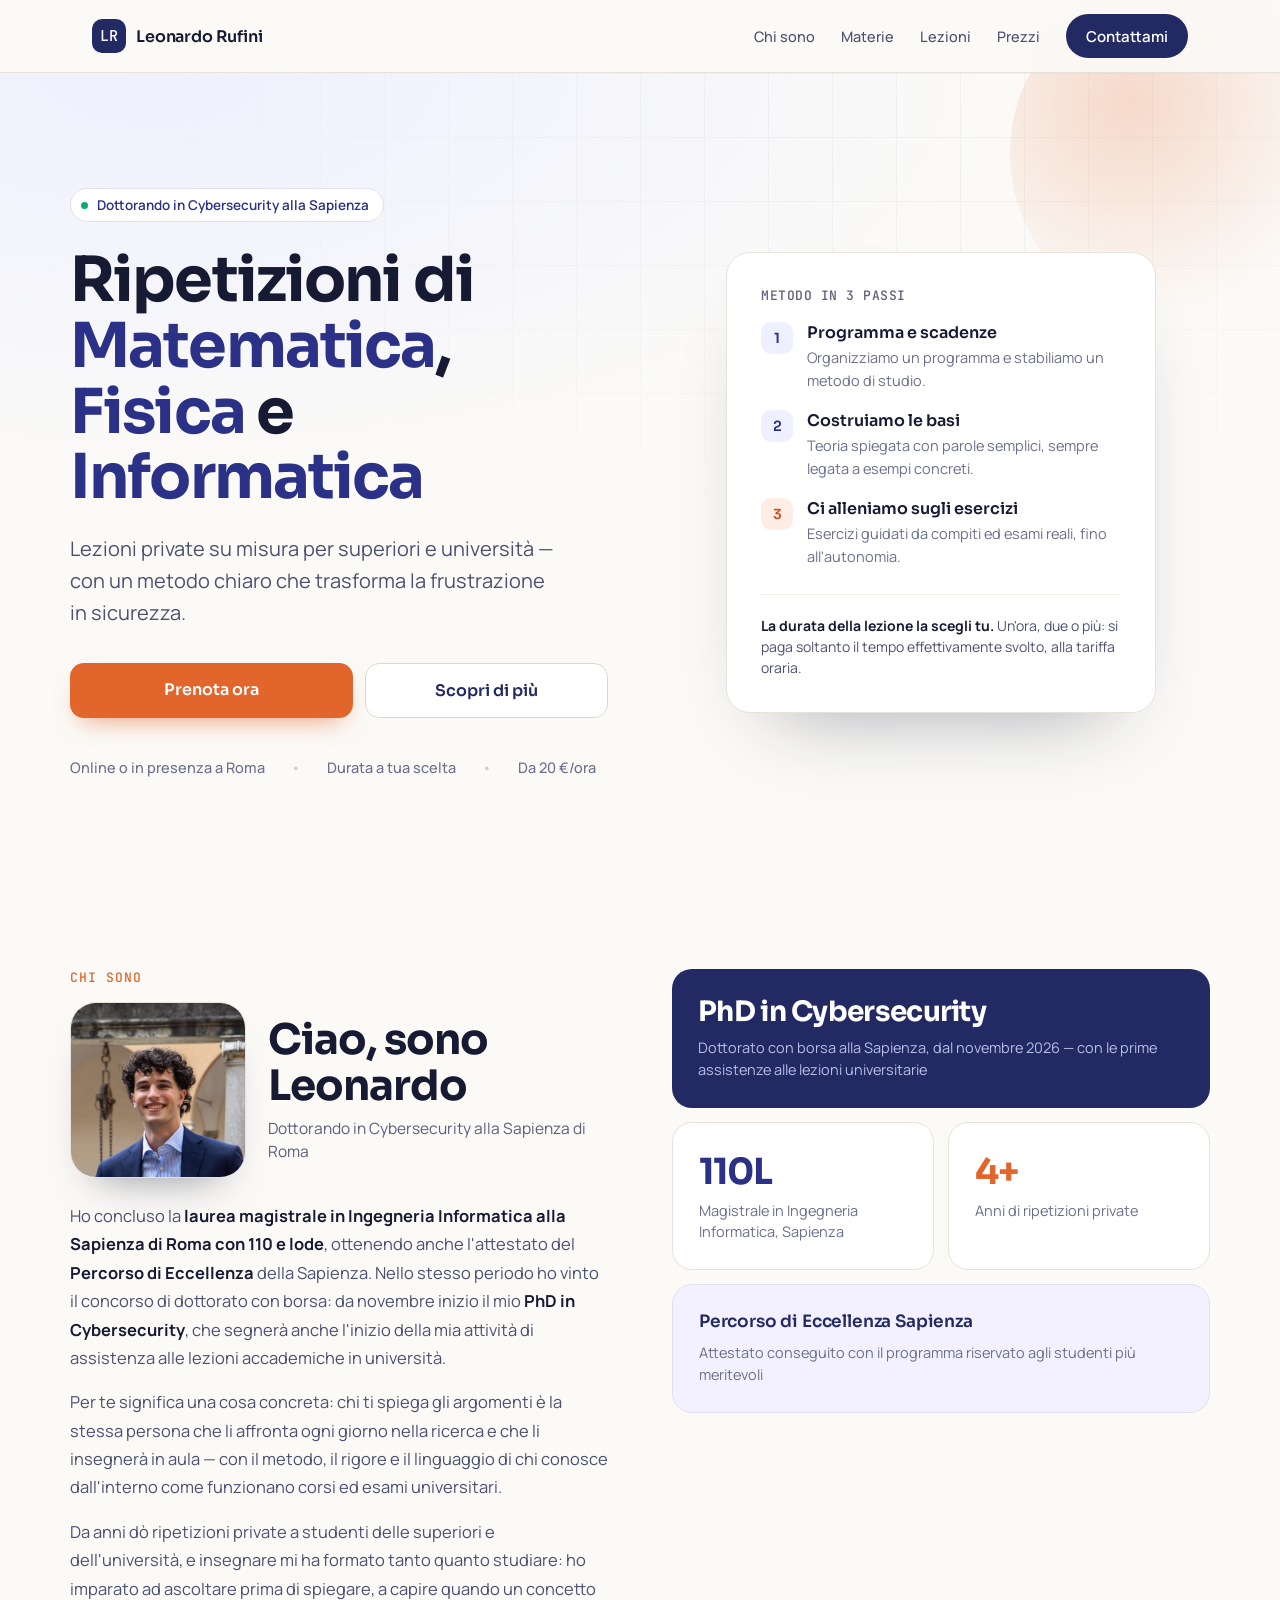
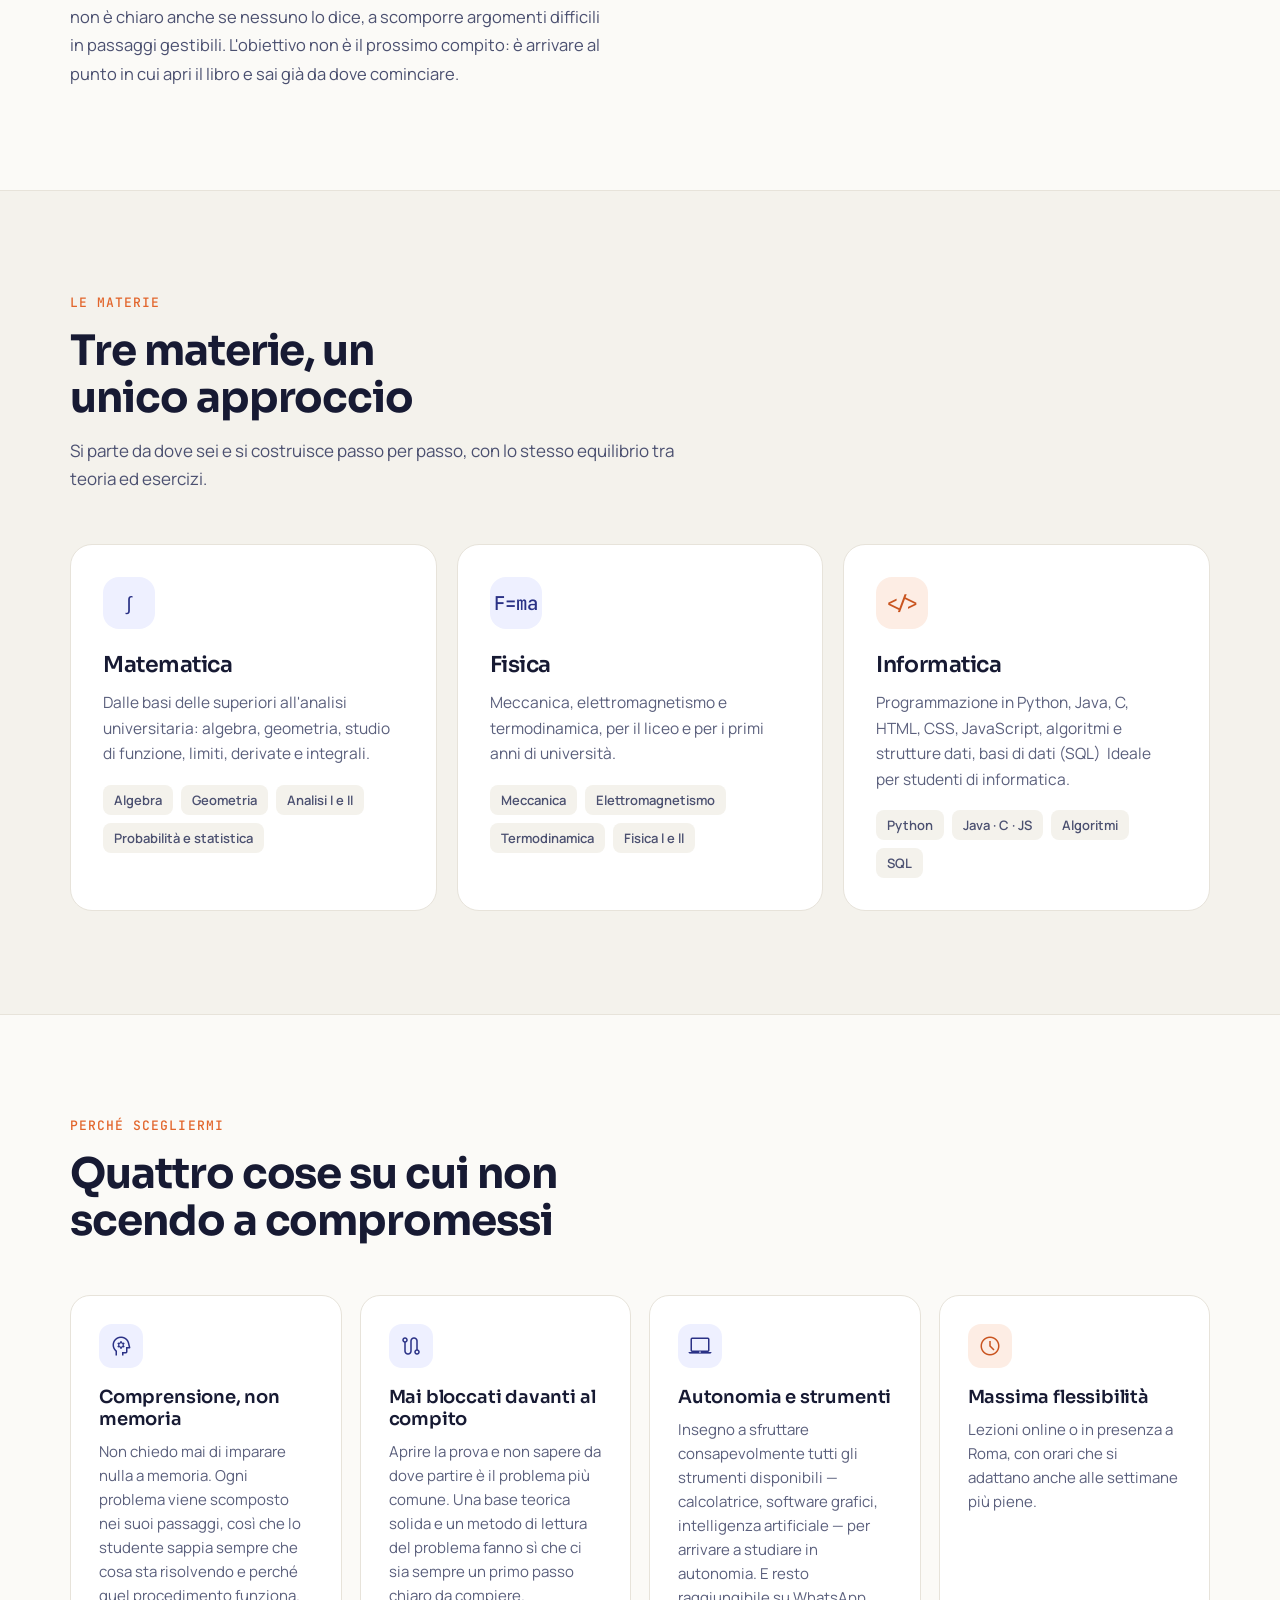
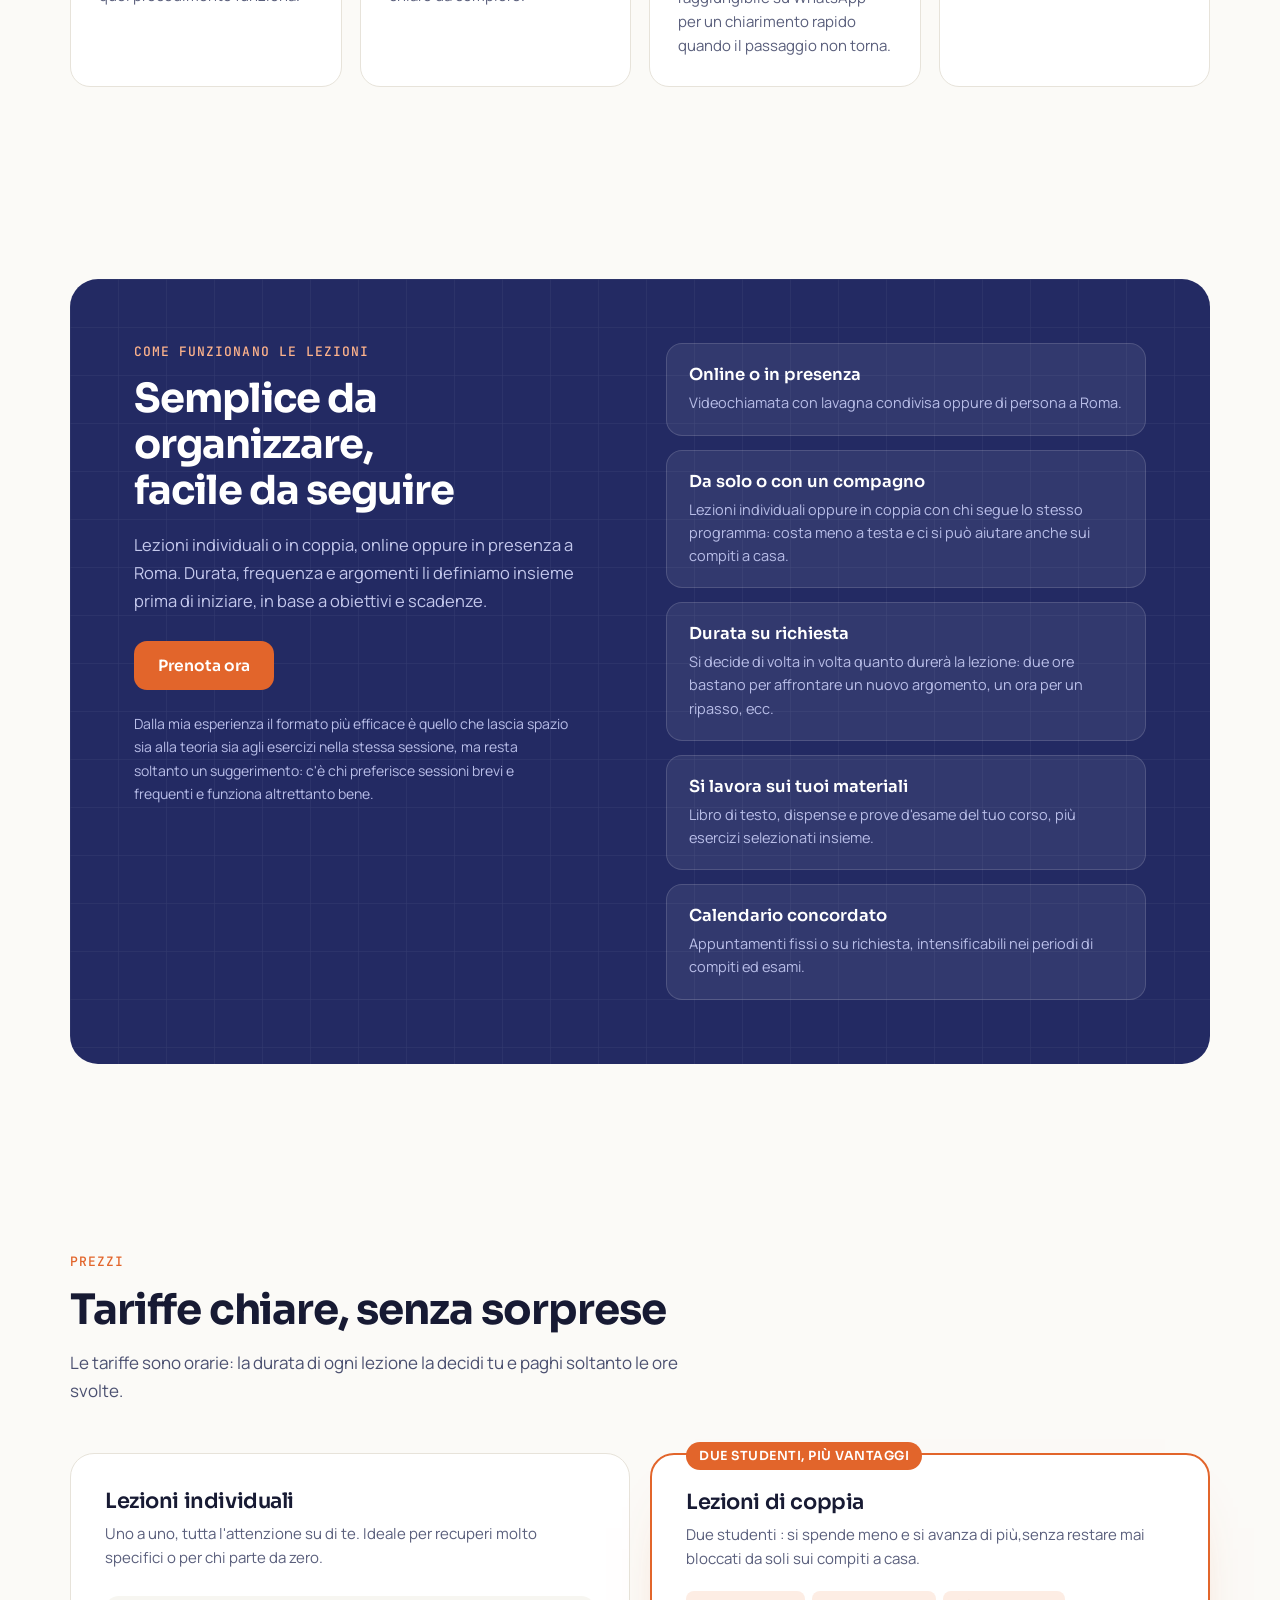
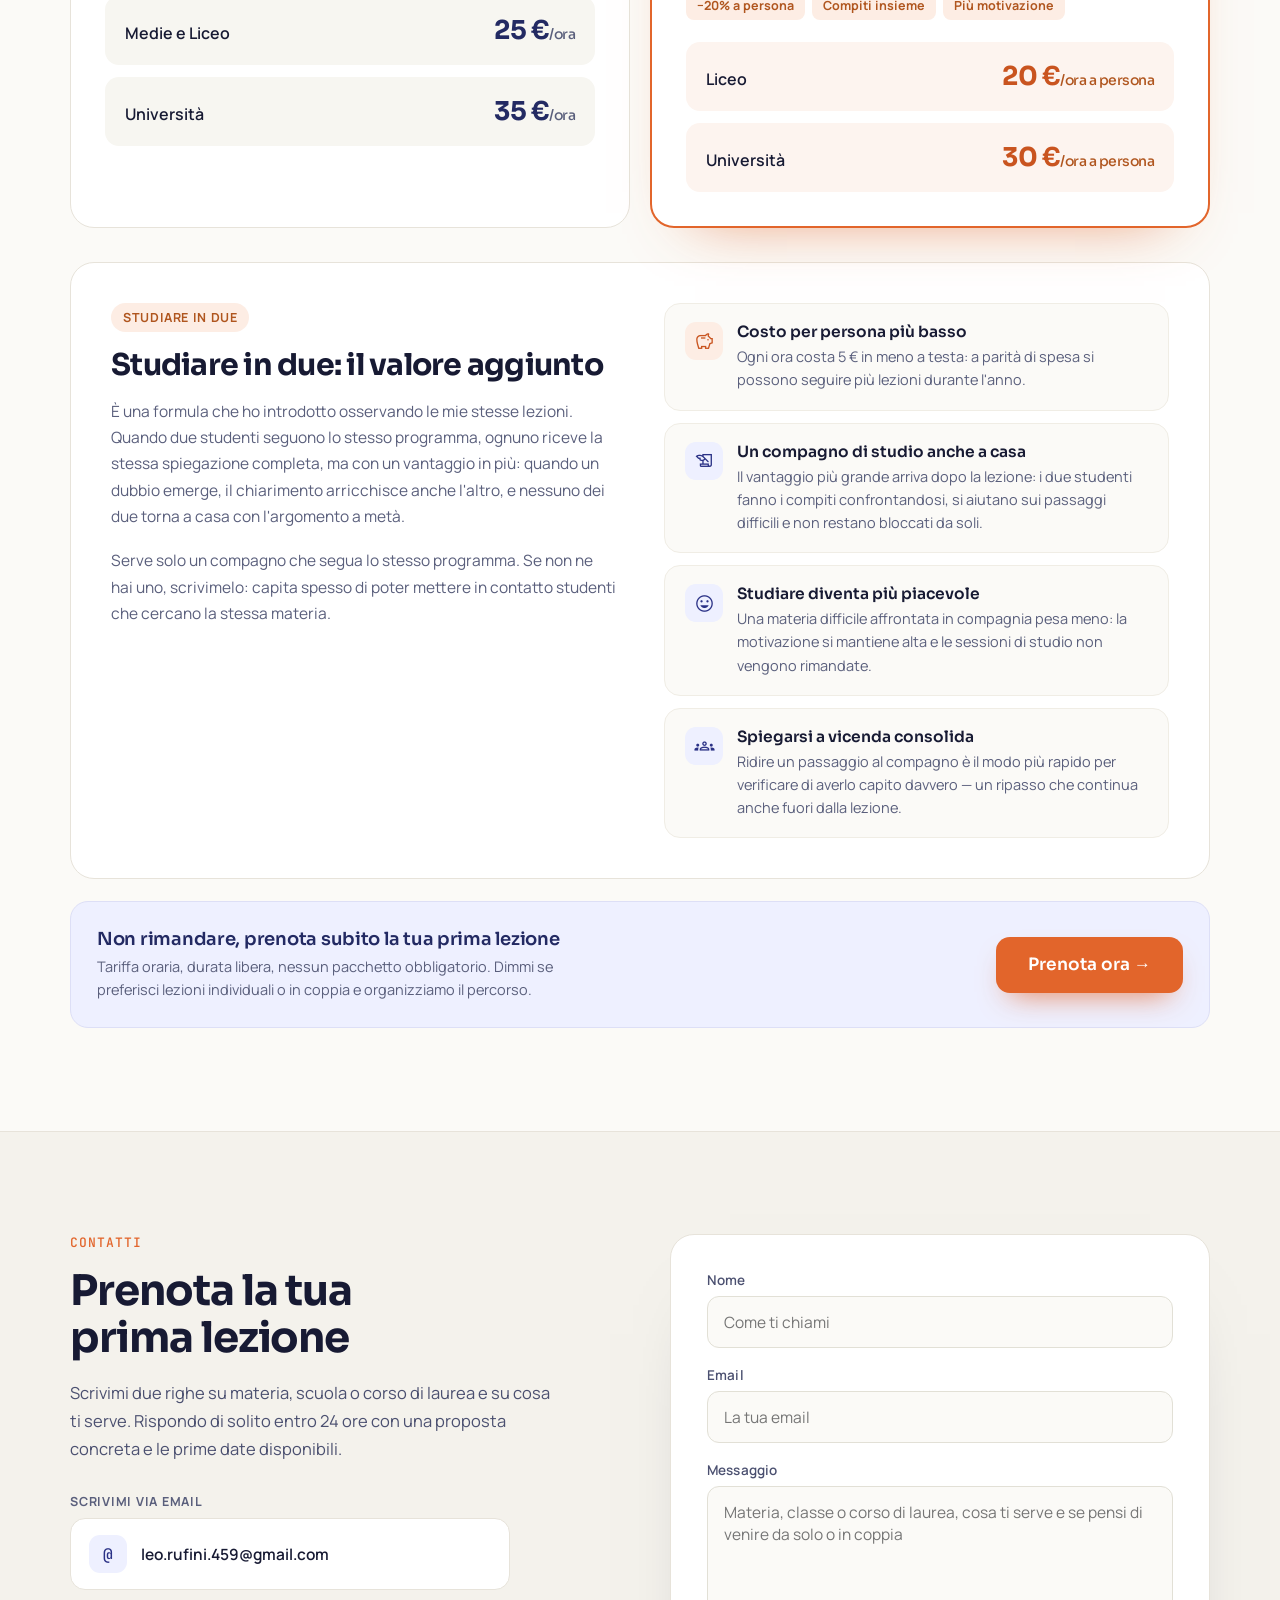
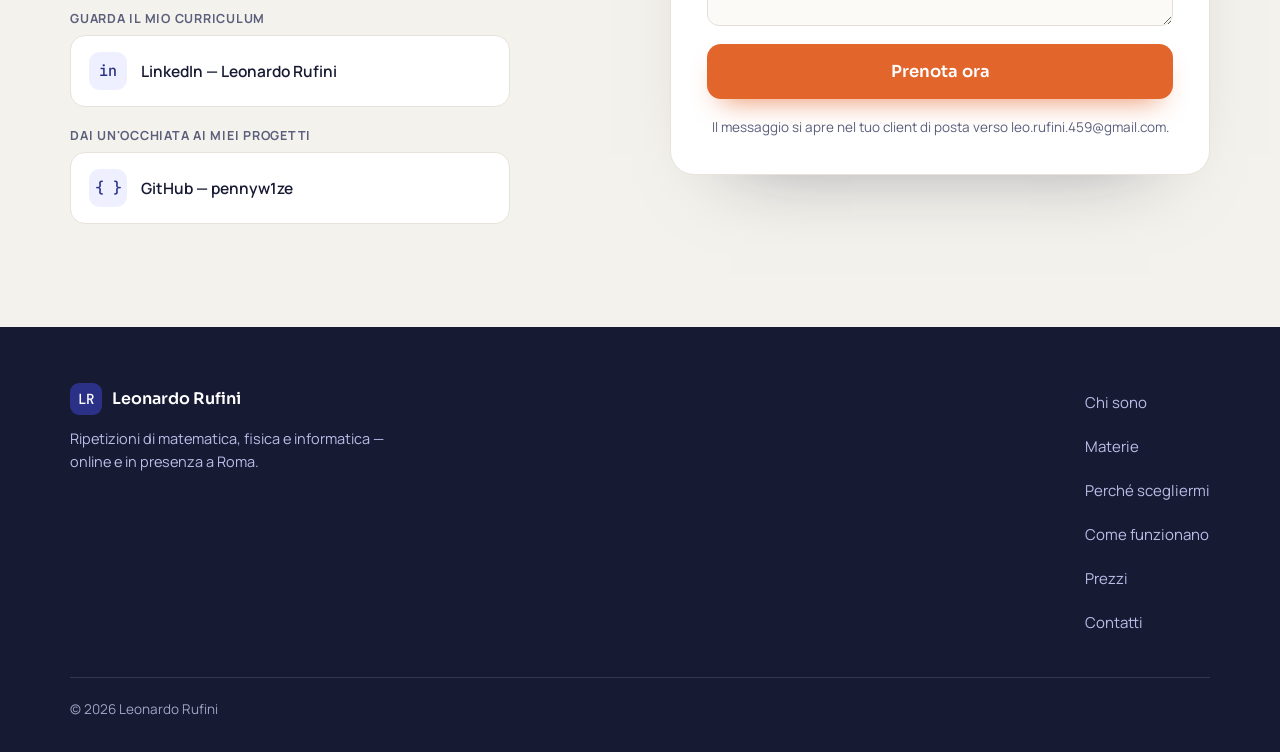
==== ripetizioni/index.html @ 5b6635e4 "Publish Ripetizioni page at /ripetizioni/ Serves the tutoring landing page as a subpath of the GitHu" ====
<!DOCTYPE html>
<html>
<head>
  <meta charset="utf-8">
  <title>Ripetizioni - Leonardo Rufini</title>
  <style>
    * { margin: 0; padding: 0; box-sizing: border-box; }
    body { background: #232A63; display: flex; align-items: center; justify-content: center; min-height: 100vh; font-family: -apple-system, BlinkMacSystemFont, sans-serif; }
    #__bundler_loading { position: fixed; bottom: 20px; right: 20px; font: 13px/1.4 -apple-system, BlinkMacSystemFont, sans-serif; color: #666; background: #fff; padding: 8px 14px; border-radius: 8px; box-shadow: 0 1px 4px rgba(0,0,0,0.12); z-index: 10000; }
    #__bundler_thumbnail { position: fixed; inset: 0; width: 100%; height: 100%; display: flex; align-items: center; justify-content: center; background: #232A63; z-index: 9999; }
    #__bundler_thumbnail svg { width: 100%; height: 100%; object-fit: contain; }
    #__bundler_placeholder { color: #999; font-size: 14px; }
  </style>
  <noscript>
    <style>#__bundler_loading { display: none; }</style>
    <div style="position:fixed;bottom:12px;left:12px;font:13px/1.4 -apple-system,BlinkMacSystemFont,sans-serif;color:#999;background:rgba(255,255,255,0.9);padding:6px 12px;border-radius:6px;box-shadow:0 1px 4px rgba(0,0,0,0.08);z-index:10000;">
      This page requires JavaScript to display.
    </div>
  </noscript>
</head>
<body>
  <div id="__bundler_thumbnail">
  <svg viewBox="0 0 1200 800" xmlns="http://www.w3.org/2000/svg">
    <rect width="1200" height="800" fill="#232A63"></rect>
    <rect x="420" y="230" width="360" height="340" rx="56" fill="#FBFAF7"></rect>
    <text x="600" y="440" text-anchor="middle" font-family="Verdana, sans-serif" font-size="150" font-weight="bold" fill="#232A63">LR</text>
    <circle cx="600" cy="500" r="20" fill="#E2652B"></circle>
  </svg>
</div>
  <div id="__bundler_loading">Unpacking...</div>

  <script>
    
document.addEventListener('DOMContentLoaded', async function() {
  const loading = document.getElementById('__bundler_loading');
  function setStatus(msg) { if (loading) loading.textContent = msg; }

  const FONT_MIME = /^(font[/]|application[/](x-)?font-|application[/]vnd\.ms-fontobject)/i;
  const MIME_TOKEN = /^[\w.+-]+[/][\w.+-]+$/;
  function toBase64(bytes) {
    let bin = '';
    for (let i = 0; i < bytes.length; i += 0x8000) {
      bin += String.fromCharCode.apply(null, bytes.subarray(i, i + 0x8000));
    }
    return btoa(bin);
  }

  // Error sink persists across replaceWith since it's on window, not the DOM.
  window.addEventListener('error', function(e) {
    // Failed resource loads (CSP-blocked links, scripts, images) fire plain
    // events at the element — warn only; real JS errors carry message/error.
    if (!e.message && !e.error && e.target && e.target !== window) {
      console.warn('[bundle] resource failed to load:',
        e.target.tagName, String(e.target.src || e.target.href || ''));
      return;
    }
    var p = document.body || document.documentElement;
    var d = document.getElementById('__bundler_err') || p.appendChild(document.createElement('div'));
    d.id = '__bundler_err';
    d.style.cssText = 'position:fixed;bottom:12px;left:12px;right:12px;font:12px/1.4 ui-monospace,monospace;background:#2a1215;color:#ff8a80;padding:10px 14px;border-radius:8px;border:1px solid #5c2b2e;z-index:99999;white-space:pre-wrap;max-height:40vh;overflow:auto';
    d.textContent = (d.textContent ? d.textContent + String.fromCharCode(10) : '') +
      '[bundle] ' + (e.message || e.type) +
      (e.filename ? ' (' + e.filename.slice(0, 60) + ':' + e.lineno + ')' : '');
  }, true);

  try {
    const manifestEl = document.querySelector('script[type="__bundler/manifest"]');
    const templateEl = document.querySelector('script[type="__bundler/template"]');
    if (!manifestEl || !templateEl) {
      setStatus('Error: missing bundle data');
      console.error('[bundler] Missing script tags — manifestEl:', !!manifestEl, 'templateEl:', !!templateEl);
      return;
    }

    const manifest = JSON.parse(manifestEl.textContent);
    let template = JSON.parse(templateEl.textContent);

    // Nested page bundles (iframe targets). Each ships ONCE, in the ROOT
    // document's manifest; frame srcs carry an about:blank#<uuid> marker
    // instead of a substitutable uuid. Every document mints the blobs for
    // its OWN frames — from local text at the root, or text obtained from
    // its DIRECT parent over the relay protocol below — so each frame
    // navigation stays same-origin with its initiator and a deduped page
    // loads at any depth on any host, including a file:// download's
    // opaque origins (where a blob minted by one document cannot be
    // navigated to by another).
    const pageOrderEl = document.querySelector('script[type="__bundler/page_order"]');
    const pageOrder = pageOrderEl ? JSON.parse(pageOrderEl.textContent) : [];
    const pageSet = new Set(pageOrder);
    const pageTexts = {};

    // ── Nested-page text protocol (parent-chain relay) ──
    // Page bundles ship once, in the ROOT document's manifest. Every
    // document mints the blobs for its OWN frames, obtaining page text
    // through a strict parent-chain relay: a document only ever SENDS to
    // its direct parent (which, for every document the publisher's own
    // runtime minted, is another publisher document) and only ACCEPTS
    // text from that direct parent; requests from below are honored only
    // for the document's own child frames, and the ROOT never sends
    // upward at all. That last rule is load-bearing: the artifact host's
    // frame-ancestors allows claude.ai (and friends) to frame an
    // artifact, so window.top can be a FOREIGN document — a top-addressed
    // protocol would hand page uuids to that ancestor and accept forged
    // "page text" from it, minting attacker HTML as an artifact-origin
    // blob document. The chain never touches the ancestor: requests stop
    // at the root, replies are origin-addressed per hop (never '*' when
    // an origin exists), and both directions are origin-gated (on https
    // a foreign sender's origin can never equal this document's; in
    // opaque contexts — file:// — everything serializes as 'null', where
    // an embedded EXTERNAL frame still fails the gate by carrying its
    // own real origin, and a sandboxed child of such a frame is excluded
    // by the own-child-frames check plus uuid unguessability). Shape is
    // deny-by-default: one request form, one reply form, no error
    // replies.
    // window.origin is the SERIALIZED SECURITY origin ('null' in opaque
    // contexts such as a sandboxed preview iframe) — location.origin is
    // computed from the URL and stays 'https://…' even when the document
    // is sandboxed, which would misgate every opaque chain.
    const OWN_TARGET = /^https?:[/][/]/.test(window.origin || '')
      ? window.origin
      : '*';
    function trustedOrigin(e) {
      if (e.origin === window.origin) return true; // https chains; opaque==opaque
      // file:// trees: Chrome serializes the file document's origin as
      // 'file://' while the blob: documents it mints serialize as 'null',
      // so the two legitimate shapes can never string-match — accept the
      // pair in both directions. https origins never serialize as either,
      // and sender identity (own child frame / direct parent) is checked
      // separately.
      return (
        (e.origin === 'null' &&
          (window.origin === 'file://' ||
            window.location.protocol === 'file:')) ||
        (/^file:/.test(e.origin) && window.origin === 'null')
      );
    }
    // Non-empty only in the root document (nested bundles ship an empty
    // island), so it doubles as the root marker: the root answers from
    // local text and treats a miss as authoritative — never relaying to
    // its (possibly foreign) parent.
    const isPageRoot = pageOrder.length > 0;
    const blobUrls = {};
    const resourceBlobs = {};
    const UUID_SHAPE = /^[0-9a-f]{8}-[0-9a-f]{4}-[0-9a-f]{4}-[0-9a-f]{4}-[0-9a-f]{12}$/;
    const pendingFrames = {}; // uuid -> [{el, frag}] awaiting text for own frames
    const pendingRelays = {}; // uuid -> [childWindow] awaiting text to pass down
    function mountPage(el, frag, text) {
      const pageBlob = new Blob([text], { type: 'text/html' });
      const u = URL.createObjectURL(pageBlob);
      resourceBlobs[u] = pageBlob;
      el.src = u + frag;
    }
    function deliverPage(uuid, text) {
      const frames = pendingFrames[uuid];
      delete pendingFrames[uuid];
      if (frames) for (const f of frames) mountPage(f.el, f.frag, text);
      const relays = pendingRelays[uuid];
      delete pendingRelays[uuid];
      if (relays) {
        for (const cw of relays) {
          try { cw.postMessage({ __bundler_page: uuid, __bundler_text: text }, OWN_TARGET); } catch (err) { /* gone */ }
        }
      }
    }
    function ownFrameWindows() {
      const out = [];
      for (const f of Array.from(document.querySelectorAll('iframe'))) {
        try { if (f.contentWindow) out.push(f.contentWindow); } catch (err) { /* detached */ }
      }
      return out;
    }
    window.addEventListener('message', function (e) {
      const d = e.data;
      if (!d || typeof d !== 'object' || !e.source) return;
      // Origin gate first; the structural checks below (own-child-frames
      // for requests, direct-parent + solicited-uuid for replies, the
      // root's never-relay rule) are what hold in fully opaque chains
      // where origin strings can't discriminate — a sandboxed root's
      // FOREIGN wrapper still fails all three even though both serialize
      // as real-vs-'null' rather than matching.
      if (!trustedOrigin(e)) return;
      if (typeof d.__bundler_need === 'string' && UUID_SHAPE.test(d.__bundler_need)) {
        // Requests are honored only for this document's own child frames.
        if (ownFrameWindows().indexOf(e.source) < 0) return;
        const uuid = d.__bundler_need;
        const text = pageTexts[uuid];
        if (typeof text === 'string') {
          try { e.source.postMessage({ __bundler_page: uuid, __bundler_text: text }, OWN_TARGET); } catch (err) { /* gone */ }
          return;
        }
        if (isPageRoot || window.parent === window) return; // authoritative miss
        const waiting = pendingRelays[uuid];
        if (waiting) {
          if (waiting.indexOf(e.source) < 0) waiting.push(e.source);
          return;
        }
        // Never-answered uuids would otherwise accumulate forever under a
        // request spray; past the cap (far above any real page count) new
        // relays are dropped rather than remembered.
        if (Object.keys(pendingRelays).length >= 128) return;
        pendingRelays[uuid] = [e.source];
        window.parent.postMessage({ __bundler_need: uuid }, OWN_TARGET);
      } else if (
        typeof d.__bundler_page === 'string' &&
        UUID_SHAPE.test(d.__bundler_page) &&
        typeof d.__bundler_text === 'string'
      ) {
        // The shape test is load-bearing beyond tidiness: the solicited
        // check below uses the in operator, which matches prototype keys
        // ('__proto__', 'constructor') — an unshaped key would reach
        // deliverPage and throw, painting the error banner.
        // Text is accepted only from the direct parent — the document
        // that minted this one.
        if (e.source !== window.parent || window.parent === window) return;
        if (!(d.__bundler_page in pendingFrames) && !(d.__bundler_page in pendingRelays)) return;
        deliverPage(d.__bundler_page, d.__bundler_text);
      }
    });

    const uuids = Object.keys(manifest);
    setStatus('Unpacking ' + uuids.length + ' assets...');

    await Promise.all(uuids.map(async (uuid) => {
      const entry = manifest[uuid];
      try {
        const binaryStr = atob(entry.data);
        const bytes = new Uint8Array(binaryStr.length);
        for (let i = 0; i < binaryStr.length; i++) bytes[i] = binaryStr.charCodeAt(i);

        let finalBytes = bytes;
        if (entry.compressed) {
          if (typeof DecompressionStream !== 'undefined') {
            const ds = new DecompressionStream('gzip');
            const writer = ds.writable.getWriter();
            const reader = ds.readable.getReader();
            writer.write(bytes);
            writer.close();
            const chunks = [];
            let totalLen = 0;
            while (true) {
              const { done, value } = await reader.read();
              if (done) break;
              chunks.push(value);
              totalLen += value.length;
            }
            finalBytes = new Uint8Array(totalLen);
            let offset = 0;
            for (const chunk of chunks) { finalBytes.set(chunk, offset); offset += chunk.length; }
          } else {
            console.warn('DecompressionStream not available, asset ' + uuid + ' may not render');
          }
        }

        if (pageSet.has(uuid)) {
          pageTexts[uuid] = new TextDecoder().decode(finalBytes);
          return;
        }
        if (FONT_MIME.test(entry.mime) && MIME_TOKEN.test(entry.mime)) {
          // Strict artifact hosts allow font-src data: but not blob:.
          blobUrls[uuid] = 'data:' + entry.mime + ';base64,' +
            (entry.compressed ? toBase64(finalBytes) : entry.data);
        } else {
          const blob = new Blob([finalBytes], { type: entry.mime });
          blobUrls[uuid] = URL.createObjectURL(blob);
          resourceBlobs[blobUrls[uuid]] = blob;
        }
      } catch (err) {
        console.error('Failed to decode asset ' + uuid + ':', err);
        const blob = new Blob([], { type: entry.mime });
        blobUrls[uuid] = URL.createObjectURL(blob);
        resourceBlobs[blobUrls[uuid]] = blob;
      }
    }));

    const extResEl = document.querySelector('script[type="__bundler/ext_resources"]');
    const extResources = extResEl ? JSON.parse(extResEl.textContent) : [];
    const resourceMap = {};
    for (const entry of extResources) {
      if (blobUrls[entry.uuid]) resourceMap[entry.id] = blobUrls[entry.uuid];
    }

    // Artifact-host CSP (connect-src 'self') refuses fetch() of blob: URLs —
    // consumers read these Blobs directly. Survives the swap like the error sink.
    window.__resourceBlobs = resourceBlobs;

    setStatus('Rendering...');
    // Page uuids have no blob here — they ride inside about:blank#<uuid>
    // frame markers the pass below resolves after the swap.
    for (const uuid of uuids) {
      if (pageSet.has(uuid)) continue;
      template = template.split(uuid).join(blobUrls[uuid]);
    }

    // Strip integrity + crossorigin — blob URLs from a file:// document inherit
    // a null origin, so crossorigin forces a CORS fetch that SRI then rejects.
    // The manifest bytes are ours; SRI protects against CDN compromise, not this.
    template = template.replace(/\s+integrity="[^"]*"/gi, '').replace(/\s+crossorigin="[^"]*"/gi, '');

    const resourceScript = '<script>window.__resources = ' +
      JSON.stringify(resourceMap).replace(/<\//g, '<\\/') +
      ';</' + 'script>';
    // Inject after <head> so the DOCTYPE stays first; prepending the script
    // would push the parser into quirks mode. DOMParser always emits a <head>
    // (synthesizing one if the source HTML omitted it) but may carry
    // attributes through, so match the full opening tag. slice() rather than
    // replace() keeps us clear of $-pattern substitution in resourceScript.
    const headOpen = template.match(/<head[^>]*>/i);
    if (headOpen) {
      const i = headOpen.index + headOpen[0].length;
      template = template.slice(0, i) + resourceScript + template.slice(i);
    }

    // Parse the template and swap the root element. Scripts inserted via
    // DOMParser/replaceWith are inert per spec — re-create each with
    // createElement so they execute, awaiting onload for src scripts to
    // preserve ordering (React before ReactDOM before Babel before text/babel).
    const doc = new DOMParser().parseFromString(template, 'text/html');
    document.documentElement.replaceWith(doc.documentElement);

    // Resolve page-frame markers: mint this document's own blob for each
    // framed page — from local text when this is the root, otherwise by
    // asking the direct parent over the relay protocol above. An
    // unanswered request leaves the frame on about:blank, the same
    // degraded state as a refused embed.
    {
      const MARKER = /^about:blank#([0-9a-f]{8}-[0-9a-f]{4}-[0-9a-f]{4}-[0-9a-f]{4}-[0-9a-f]{12})(#.*)?$/;
      const needed = [];
      for (const el of Array.from(document.querySelectorAll('iframe'))) {
        const m = MARKER.exec(el.getAttribute('src') || '');
        if (!m) continue;
        const text = pageTexts[m[1]];
        if (typeof text === 'string') {
          mountPage(el, m[2] || '', text);
        } else if (window.parent !== window && !isPageRoot) {
          const had = pendingFrames[m[1]];
          (pendingFrames[m[1]] = had || []).push({ el: el, frag: m[2] || '' });
          if (!had) needed.push(m[1]);
        }
      }
      for (const uuid of needed) {
        window.parent.postMessage({ __bundler_need: uuid }, OWN_TARGET);
      }
    }

    const dead = Array.from(document.scripts);
    for (const old of dead) {
      const s = document.createElement('script');
      for (const a of old.attributes) s.setAttribute(a.name, a.value);
      s.textContent = old.textContent;
      // text/babel scripts with a src: read and inline. transformScriptTags
      // does XHR against the src, but blob:null/ from a file:// origin is
      // silently dropped. Inlining makes it a plain inline babel script,
      // which transformScriptTags handles unconditionally.
      if ((s.type === 'text/babel' || s.type === 'text/jsx') && s.src) {
        const pre = resourceBlobs[s.src.split('#')[0]];
        s.textContent = pre ? await pre.text() : await (await fetch(s.src)).text();
        s.removeAttribute('src');
      }
      const p = s.src ? new Promise(function(r) { s.onload = s.onerror = r; }) : null;
      old.replaceWith(s);
      if (p) await p;
    }
    // Babel standalone auto-transforms type=text/babel on DOMContentLoaded,
    // which fired before we swapped the document. Trigger manually if present.
    if (window.Babel && typeof window.Babel.transformScriptTags === 'function') {
      window.Babel.transformScriptTags();
    }
  } catch (err) {
    setStatus('Error unpacking: ' + err.message);
    console.error('Bundle unpack error:', err);
  }
});

  </script>

  <script type="__bundler/manifest">
{"81aee378-981b-40ce-ad5a-ff04e8b620ed":{"mime":"image/jpeg","compressed":false,"data":"/9j/4AAQSkZJRgABAQAAAQABAAD/6xaJSlACEQAAAAEAABZ/[base64]/8ec8Cgp5MP5+PTC/[base64]/x5zwKCnkw/[base64]/dzKPEUDdCjlLjp9fT+KFjRVnuZ9v0oXvTe3k6NYMFYwDgYDVR0PAQH/BAQDAgeAMBUGA1UdJQQOMAwGCisGAQQBg+heAgEwDAYDVR0TAQH/BAIwADAfBgNVHSMEGDAWgBTOUeIEgU5kWyP448TPmj6cwddcwjAKBggqhkjOPQQDAwNnADBkAjAxcx0UngF60stVjs5G4T2eiptsBk5mf9oCtfJPAUBl8qs/PEXa8+gk1/[base64]/4s26mA1esMrsRpJtdtoScvmkpneMeyO17IeU4/UoWUDhls/VS5tBCE5Zonm5D2i7L9/F//bAIQABgYGBgcGBwgIBwoLCgsKDw4MDA4PFhAREBEQFiIVGRUVGRUiHiQeHB4kHjYqJiYqNj40MjQ+TERETF9aX3x8pwEGBgYGBwYHCAgHCgsKCwoPDgwMDg8WEBEQERAWIhUZFRUZFSIeJB4cHiQeNiomJio2PjQyND5MRERMX1pffHyn/8IAEQgD6QPoAwEiAAIRAQMRAf/EADAAAAMBAQEBAAAAAAAAAAAAAAABAgMEBQYBAQEBAQEAAAAAAAAAAAAAAAABAgME/[base64]/[base64]/[base64]/TDy16yPKfqkeUeq18l+qHlnqh5T9PEvuz168/[base64]/RmzbXM68neM6dT48k9BebK9/[base64]/i6U6FCW+Lp57NejLbNBMQykwHLQ1SAJqnym86ZyrOjynBkWojLUsz3yJevmi6Onkcdlc2h0SpNq5ZroiMjSefoi+zGa0wephrx6R23w9B2YZIx6/P6Jr6HLhvOu/[base64]/JfXc+mlZaZWwAGJgAAAxDQ0Zk+ffBSpa2Oh6yAUNZpXPSsz0KldUxaFWRSsTTJoYig5wM6AQ0EACgOAAAAAAAAAACLRw8/[base64]/[base64]/TNnfg9Ca8uuvj1nPEm5k6Ylp81Hd1LbHTj4fW5zz1vnvEKxNtsfTxvHXXz5ru1jRePzfT4Nc+VBvHR0cG8vROelksxN+jn6KydxD9XzzO/[base64]/T8T18a9rXm3xrRzQNETwbedWbnWyqDWRNUAAAAAJgt8OpNCzWRopDaSANArcgDI84Zy6IAAAAGAAAhgJoAAAAEc+euWp11NZuGG/PqdlRpmoAAAY7OPm7+DrnXE4YeRZFKLNe/z+/OvYeW/LsTbXFdxrPlbeptZ8s/pMjzV180uO8aZ1rnoVzx0qXLoNkmdiznnec3JaRLj5/[base64]/T57VPoTxtV7srrG+fg9HnTx+bu4+vHNk6zYnKXAVNoOjm1NdZ0zq/[base64]/Z565PRLxqOHp4KypXY2GsjAAKSYSME0wBiAQ7OTts1YtZTmx0ISYZxpCg0AEcAHLoAAAAAAAAAAAgaYAE82/NqKCN558rmXp6ubozenTl6c1gAmCGCBBjvhqYeb6vmbzzrWLH2cfpZ37PJ2cWN8/NZZz5d2es8ddCMjW86f1HjfQZ28Onm6Tm8v1uXnryOX0ua55X0Vc8mnbscR6Gk15m/ovN5ezPWUx6JPK4/W5OnLh5+zk1lUnZloUbdJ7GNndntz0x5nPxdHNTpVrLE7BpgBSAENAAAAAB3cPel2nvDEFoQpqSWhWBElB5oHLoAAAAAAAAIAABgAATybZ7zzxeepzoF6t8NcWuzzu6XUHKhiIaENBGk2c/nd3Nucedqxez4/[base64]/[base64]/u4ui67+3zO7G+7bLe50jPnt3xwwm+nPjyju9Dx/Us3jz4s6TgjO/VngUelHFqRjSRXztevTl1l6L56TrWWiSJyZRpnXnu+Vr0+Lpyl8qMtfR5e30fJ3xr6O/[base64]/h9Cx0PeAYJMJnSAmpUasRJHnAcugAAAAAAAAAAAGWvPULo0PH5fS8/eV0c/XCx2yI6ePdbzvMrfn6o7tJrNABgAAAIjk7eXc2nfbHboxrnuccnnNOBFdXP6KaW9tTzOL2/[base64]/[base64]/[base64]/g794GPeRgSVAE0E3mqEQxBwgcugAAA0ANAAAAAAAKAJHB3cGphF5Wa5t0tZ2ljoz3l6qTzQBAAAAAABQYIYiYBzdWOmemNTXTeO+daijUjn0yXMcFNONNsNJd6y1hpoiNIjObVk0VZdRpLpU2vy/L359uE+nPsc9/P+h2bHL26Tm8+G/PWaauUMIHNatVYAAMEACYJNGbVQMJd+7h7t4HL3liCpERcWVneaiqYgYcQHLoAAAAAAAAAwQxUMEwTLh6+XU5senn1DbDrid46JoqnGwyVDSANUAgMEwUAAAAEEyudazbXVzdObobVXn5enK+ZHq5nCdJLhe2hndETFZilqEqQhFl6Y6y63Gi/[base64]/fynMUhDUA0TcVWgnYAABQmROemY2PNQw6Ovk6umG5rWUJFTSIoQTUihpUBHMw5dAYIYIYIYIYIYIYoAgmHNjrzbnT083ViiYLDo56w14+qzsB50hiIAAAAAAAAAAAAAANOXrw048urDUwVKV1LBogAUYDBylOpXedy6aZaRTTae/PrHbc9Xp8/[base64]/8j0z9hfz/wBB5u2jq8zk8/1+CuGms6BkIaFNzVXF2AAAUgCE1k2EomHT0c/[base64]/GkztyKAq86jyfnvb8LedKiue6AsAKrTFnodPkXm+weTvz108u2edYRUYom5VTYgkrfn6Jeq40gGV07Y7dMRYXKqQpICQJpCqXIARiM5dAAAAAAAAAAAAAAAOXz/[base64]/PoxzffmprGzL0fK9Xl0+omlyvP8j9p83tz6cO3DvpmIKTQExTU1Po4dPXn6NePp15eucXVKxiQtYqSCqy05bn5uEY0wJU0wcsbSKxrOI2LlqorUqoqyqgNXm6us3ZpWTNr53XVrxWej0eTWXsV5O+Ndy59cadQs3V5sSloo0lUIhAc+gAAAAAAAAAAAAAAHP5/qebrO3fy9edAAZaxZ5HocfcdAOVDQDBAADRNY9M6c2eHp5URepVJWThUy59/ndvPf2M1PIuXpnT46fd+cnXoeVc9bGbNCOkx36jpzObVduUTarKjM9bs+b7M31BtM50w0rzuzzd48Vy+PRgQAUADAAEUQymmNuSnLqnIlkstw6pwzQgNqwdm7xK3rno6t/Pg7L8+Jfe08P2eHSoaykRDA59AAAABiAAAAYmIYmAgy8n1fL1nu7OLtzpgBlrFnj+jx96bgTQAACALceefP6OWmM5dcUpvNehNPEkSSlw9Ly/a57+qA5lJyVt876r6T5S/R83l1ty8a9Lp5N/RxDadYzLiWE1ZOekGc3gb+x4FTX0ccXos8nl+z8/1x5jT49GJwIBgA06ABMABkVncaVFU2gbljcumCSiWtOGlkOrJC5lBmozd/Q8zaa+gIrlQRABy6AAAAAAAAIAUAKAAAR5vo+TrPo9PB3400wWW2Vnm9nF3WdLCaALBZ4ejlrhEd+dZkwsdJlXRwdEuiUWMkhxULh7/wA/[base64]/[base64]/[base64]/[base64]/V25tumNJlaKLlIm5lznSaz6GrJVaY1zuNtRFEqoom50sVOqRUs8/ge74MAHPY0DQxACAAAUtS21VgAMTBNCTQISgEIFK0IKioYnQ0yryqzWsrqqTpiD6ZNeTqAAAAAgAAAAAAADg7/[base64]/xAAC/9oADAMBAAIAAwAAACEbTACCB0ckU+D3Hzmcc/Vu49e1M4tP+z0uZjAiO/8Apv4AljHW4IgItLb3I1hEII8J/ObR8bcCOosFZrvvqbHT/P8AyQnq+7oLMssiBFN66OSDFXw2PHDEAIH6AZMHMAACepKNt8lDmFlE1Xa50+d0/wC08W4o/cOtxxbqJRVN8/[base64]/QtlCvwqSuxzWgqgCQTxhsqZIwnRkjUae5tCDB4jnUkHEWQIeFLYaYuqEwhvSChXTmyXAabb5heySS/vfM3lTwvs1FllHmCQGAUAwnq400QpW3O0VWpsFF7jQ98WSzhPz33Rp8bB9DtBsShgzCk1tsItYlzRyAU6bhdAdkvDfvwsdr3277Wbu7whkuubzzuTcGEi5Q9A8il97Zz0BzSf0dtYyA0hNEbiQtdLZz7KZ2bmIwovshDuwDiZotbaN/wAhQQIaVpVB2eKC5I9A+TpRFZ9on/vHvsyV1xmmkcuW3yBac8swo2YsIE0Mn3hrrZDrfXTBE4So0oBoFR/JmWKShhBnHK1dHH/UAk1B9ZB5N111theqamK2uq2NFeU11InHTr3DC99EMYNzb+n2v4vXsQTL+yGKcKeT/KWDzLHnHcd9K6qQxtHvlhvPuMwQIk1zCGi6GN1ircqpw9p1pxxV5wtpsGt3u+i5GCukIygreIiNGMIMz15F/wC/cffa4jj+ZQjnJlcSHzz5/GCGsNnspmsp+dZnzhqg9YDxZCyWthnh4XARkMQU7SeQRValv+wXaq6Rxr/v/Q0fnLjuuhnonvvvtqd00hx3Aax3rXkBtDIBObDgWfLV+QQw1Tsv/wD/ANjlRdATWuZ33D++6iO6CiS9ulPQq0MAkIMjmPr4Hr+QMISH6JlMvJ1LLPZ+D37rxRWErkI7DxZyOqGCe6yvfzhxEmNX99sIg6/jQ2cjQrXD8oozjg4gYtr51pHZdtit/wC/hbQud5Q5zzvvupmUTLnvq3WOiseHHPDMSP6elL+c9eVgIqq5/KFqe92z68f4p+1FZHMEh1hMGvr4RHIAw388/wDS4odhYE/QN17HHuHJhBoUquUKMcdT8HmP7rd9258wOUY61b6vEIcMRoN+8cMNeZ9e8sj8Sfjxn4RyQcaIN/m5LdmJvcWltsIJINwlPjBzlzwYOcwH/wC7jDf/AP6www4Fw9/0YWcYHHLPKuN2/Ox97Z2W7pxc26o/jqjTufIHKGCZhVZWzWMhz188/wD/APnWPh37/wCPWa81Bm2QUmodmI1+0P0pg0wl1G6tvwmbEIAHNDw4LvpM5vz/AOvP/wD/AP65GTd/+3O17i0DS93OwUXXBNmwv/w/NX1H8fKzjw1ANDEOEZH70PTc/wDP8MPNf+scWvRv/wDlAPqN9zOh6C9CYAaZvHzxdm1GDNL4pvm8Ac4kIG8XqbofDX/P/PDDT/PXwP8AY08xxDw3xpics+72CuUc5OPNJZoivXpyyRDsGPPFOEjJ581k8w0wYxzzzx/6zPUW4ww72ncdldgSThr4YbbFJaCrRjq7K1gdrskPCOAAXmx4z7H87ffQ83T4080FTGs3w/5Dy/76SgwwxEq1Wq+FihPemSfNw3YZogOKKOCdY292/NQ/d/ac8wx6w+gViX/089/YsUL27GYw1O3rcTIiaASoZrc9znmqgPIAPKJrxx85L817+e+w/wD8MdllTEXjPeeEb5njCoGobX4Thxrv2/1nWNIkMRq64CigAhw5Pfc8Dz9/us8sPuEcTzzWgnUkOc/S1NpdPwSJSsLTWsB8L3R8dQUIYL5r7JQggjquO8NCkM0kn808sO1bLvJoViv/AL/fkBR2QBoV06aD5mVUZgCgsm8KSJWWGWCoUSPnzbzkg89V99/zjDR4ubaSzGPPb3UXD8Bz77zfGa0IjS5+DNmziwMZ9+ayOgMMl03XbHeg/f8AeYQX/T0EEH72LU9/QwRzJh1iD2j6Dots8SrRf8EoBC+Z/OSdVDhkukIb6031v9/x6WcbT5My1C98V/ffcyh/3+keA1fMnFpWDEagKqa06eJtskgVpjhiKX9y+xrjwZz3bVcdXBfl6bpaABTdIEmFpPoOUrUgNJUapijuN3vaUAfc+B6msvYr8w59yg89/bcffYYQWZe+qvANPffTDH4zII98inzHor7kNrJ3GNIF59+yw6othzi7UZ/3uz//AH123303z88Nrkyjn333zDOP2rOSAVeo8TYLVoJcrnsQesT8bO5Kqm9+GnusAY793/8ANNxwwjWBvZJQ1o9xgACDFUDhozqZSwCYRHSlQfrqfzp93TaCWwzb1VfbBY+HBDbNP5A0vLORexPtNNTj/wD/AMNHmayUl7kZVIFJkdtM5ar9M6sbBovYORVptNfA8P3133+0gsNyHNRQ0HHOc8s/Uul88JVH0Lz15YHLuLfHvnec5/6hL4JL4F9eMdE+0MMPNkH49PTJ/hVBP+89+8M88vkToHdpDTghOhpAJ3it3P8A43CwQN3/AFCbe4xKM8848218c4x8E9wPrT48885x4/7xa0lRzE/UxA+MalOWyjv5wL/vKL52vlVQx+NP/wC/fvMvNvP8lfPTVMPPOPPOM/PNU/KkRBh6dud70SbY9fgt+ino5L99DI02V2E7889//PfPPNflWvLrd8vPPN/8PGUDRiqcmOhY26C/gERq5jVlB0Y2+Xozim2m21z/ADvLPHDzzzPRaDCdPDLNHfvZ9db8jjdKJVZ6iNc1RnKnxYJv01VhFMbAwlxhJU4PzLPP/wDz/wD+/J5f+O000wwwwwGHJUALV/ESLsHuqvnE4ezBDb3er0QbnbSDmEWDAPAIYo4wwyAMdswuYQ0wwwywY8vuR9WzDDcVvN02BM+2Cdzrxsa3lB/50yCmBBiTPz3zjLDDzDDuTDOqDBBAI49Z2X26ewys/wDkz2/p4mvBooiT4apvQpqQq3ZKkIB0yAAAMkMCM+838+52Y2y+7uiMh0x3qE0JeHTkpPvcSG39VUw8mGsNfpoWHU+poEYO8884886mKOWUKRL0+/4zt26wouEOKxvsLdvOFQvU5b/ToAkMPKiqI34DVQ7X1t/KC++u71888bySnHkIJlTOunvWoWDbpMckSiZXJ6SG/fPtEwcBMAGWjsEAIChW5B2/2++2ep++tSOPr6+1O5/OYcN0lFale2ZdauvNS5Rh/H7J4XzZwwMAgABbaGAVPOiDj62ShBCHMzGUc10bAUqEImojEMhtr1SJlQ/3jlh1xl2MlDFyqMvmzzb8KQ0xV/PjDDBBFGuRCw052kiaQwDGgaozpF7geSz0bVH0lNiFFldLDEqnTcorciXZ8HNp3999BBRDdmwbNAA/0p6KJhrTzPzAjqAo4yx3nJfB/LvFN0rj7nj4wFmv58RSW/vB239ECHHPrQLupBce1TPz03J2zOxP9myx1yJ8HnDvbDrxn5fLXpEj2EGK6LKmOWmKC+uCDjvoSnh/yt0e9Tvf21DLhd/e8MWroGhSGRz/AAxptt8863JYlkkyqtLgT6IvgHqggBZFV90NHMXju2yeT91+H9ZmVyGwZCsfY36zx/8AlcMNdANO5YOlypT5UygDyjShgBNsPHrZ1Y5KqM2T1PbwoyiXSmSEoI7UBGcdM12RGcGDdT5bitHs6QobNQDSRCwQhOexKItnIIYBNniWcpswx043G0cDjHWR2vNPONUdzHDf4bYmPU6rg2TP/8QAAv/aAAwDAQACAAMAAAAQXe2Ce670D/VQqBqH4I43h/OpYUL+buZYWHp5NSRJzdtxkbzXZ9lx4aiutsI99dNPqnM3OuxPehLmLU+6XCosKkQ2v/KUXBLDT3M4JKxm49lQ2a9NhhxVRiVg11Jl59S3N7l+LNr4aT4HeeQo6ohRCgoJb+os0tl7TlVUiE1l9RB8km8lV1hUa0MBNtFd9rfOT5HV9uOaGFsCzawUxDGds2cnz/UqRRLyiT7oAMZJhPQWgqhBU1UFdlhVdRFxc7HtdLAclLwyJjEWkMzDvltNL5Vjri3v7thLSGlUoZJTOGPHhm/DzfHC3kmkqNx1hMAEuiISWm3BdCIayPuexhks7RyXZQADGy+u2oJC13vBfISW9CWUzNfngMIoiwf1WhtkPzvuz+Vjr5LwRMpunC08GZiw91T3f/zPlJQKoKaaG62sQsYtbxtVTmWy/HkBNnObBYjMOglgXGKH3Livigwfs7eK4xj+N0o+sgakB6N/4hyr+Jo5M9hWCqaCmxoQeZDiCrao2QDpTbntGsyJBgnDga1hefm+/wAoNToev1pm1pt6OTCVdHNltnoQ4C1ggCRaOTlmYuTXOshZBIdW5iZvE2+UWx/sHQRhY2SVdYj83i5FX4qbVdIaQQcRx1Cyq8Z7FkuLJWYZz14UrIBfZDQDdrvCMe9W4RAlc6eZshUI9vjFMRlPmzTeYDTUdHS5yfnvALVWbGBXlm2b/QhcPLXqM8YTEsxHWwym2+uJkwACM7R11Xbtpuy0vr2BbCiIp7iCGJXp4Cl0mhSV1+1xbuFLBIa8MHcPAVniHgzcoorringyXWLe/Ddf7p1YGGUqHHAVGUx2D+//AJknSzEwAJIaZX8tdnXmkHqonO4h2jBg0pxs8UuMFiKsxGAVJ0UpJ9PgY50IByF0ix3JQvNzuDwp5PaYRFGiQ9niraFmWTfjzS4BrkqXoTMIVfMfO8dFgPsPFqmTxwur/KhB4KpjcmoTV0Hq8rcUUF/HP5P+zEzN1i1c/wAwzmT+kZnsGyvX3/W5NvE/hlMoDVIB91asg3Jv9wERwMtdN5DFm7X+Et0r45TxtswVIs89vD3jnT77jjmKHlTIx5u76xRhBGb/ALAZKDVrSJKZYQ14Wj//AL40Dy8OYRrfbf7T7/sds+f9/F5oIMw8HADAx4N0300rG0oKEF+wgJOeMzVkW4MAACgEE7FFh3xCbPfGffPsM8hbGO+keoEyhTRyb0Kx/uSNPJz0arzgcOnWI+1/qBujTN4GC60YCn3WwfF/+O9UjNV+8h0DnEvBC5KpJR7kF4DCdvWytl211oGyxpq09oSIsByujNBJ7LINzBv85oIUENd9O9WgMOIaCgWi3Nx12y2cxpx98K9Mlabds7uZfv4mAXoICm66DsKgI8R8nt+9ssNdqu5fsb5MKGST4JTFkhrnp01RMyW11TZ9drcMdpm0ACIb4Lcy+qIOWAqf+Pvte/8AmXbD37+ZClGvwUS0vpCNLCY48QTjCiiUt2zP7NWlcOSQNkWvUQwAKX/zrPPzDPfkPWdDGWvOva+HkOVrfBK7l1uBZCHGWPDlchBKIt4QqyabxIqE1Jx7PPXPjfz/AP8ANdRYFP7nqnXLFoMZcAdjLkAwecXePjFFigb0DzgYLSypp8NxbtzDNP8AP/DLzXnXun8XIDGFkWu0J6oCsrpHxBPALyxIptqrhOxdG/zAGwsUItJeTC4+9/8A+fTw002czhOUjG82lbA+KfaNYLrf/g7O/[base64]/bBxovvBcNV6QezI+wIC9aUrJTxevZDH/ADslsCDGehSR1fVMs99yc+ZSbLWKQ1c0qf68mpe3bwyuvVglXgifeLh4My4IfMyA2qMikGIRfIZjesQI7z08f3SxLLQ7GN4Wca9ZbH/WwZ11DnYNqSOangtT1r5plFgrWIsMYRm6Jf8AfhPKEOdveEvGtIHy8UAyFdU9QkOgg4nA5dPXqfc0MsgMwgZjfFCY6TRcu1SwOFuP2PzW3Vu9+OGslzGc3mR/+/FjJFf4OB76AvY06f7WUZdaRZ2WTM9vU7ftmVNUp99q/wAnpBnfjz3pJop7ltcOqD6uQIPTgqM75TXM3oVHSzNITKnaGjGRynLDiP8AdaSFvjjic78//wDtOuzQPe13YpL+vZLXVMQDUbq2t1rkHhaQjszQtW59y75seOFX2u8WeQoK3/8AfrzvzCFabUkQWX73/Oyxh9ucSLQlVGquIZzjaRRBmpHexfiffaDhJd/w5GTDtvZB/fHyWpboRMHSnafzuuMtzEb52hDqfcYD+stQ+T+XtlAf+y33N1R+nmJZH1B5LFVT97y2Z8zW9LhjDHhB9BFo9Jkp5uWJG949b9JcEbokp7aOL5jgHCNbBLTJ1+9H/PP9jOFeqsAuJrTHBXpJJLxlmV6eKkD4Fxp1Oc4J2w8lHJKPVTFT/wDH3NE0XPr8cXbZ/wBAHm2FHc0qF0McFu2G9cMVwl+zHB3iBGdVtCCOws9ZQ/mkow55O/HHuE4GOv8AVZDx538a7bK7Dr79tXXD/DQwBV+jFj/nq51M7abmsTG4wvg5T6WwHnEF+jNFfHJ3FppNzOvbH09Pz3v7TzL7ijKxOr1LIRJECsd2/wDqBexzyhw+f3kDPh8qw68xU7TU940fVg+G0cbb+0ww7zz4R6fff8X+n3Op40VgaVIjGPLAoYgp4vAW58s4pf8A+cv/AHzDDLusv/47kz78WuOUxQG1u74zRm3V7JTApAmCE/zvJbKy8Gmylv7nDqt9e226OO+OKTlTapo894U4c8pMvWED6nYPBc3vezQCbdRduXwrYvVKlIy42Hn/AGCT9DktsgAALDs+kLUHYMMPPHthDS1Fl1UL49/PGlAf4Nt9Oa9oPH/qGKYgFh1JjscjDDmPmMHBLDXOKaruEEhALcBOBwPoYnWjy0VISr6xtO0hM6lU154Zf4t93Bil2QyBPMGMPFjCu0jiVKhgjix+f3LCiRincAG7JmokxqKbmOBrlndlIcXG100cVNaMQzDCOHPCJCDl0dIeSgESVEGwLmOFnJmMrJRbaZpo/jDuxoRPabJZB8kTqQR/m7Pf/nAgkhyXPKJNwtWQNaMHPWKA7MeX/Xm9Gwrka03n/AeUdqWeynYjLg3BMnZ5dvQjDJrtguqfvj/wBduk0A6G4J//ABaZliHdbsS4Mvg2xVN2EjZVbCiVUb7v/wDlkt4f9qqHja2ShJC08pM1DITXblFD5zgh07+U8tj/AGz7Gfc/0k7m5QUcB50UADXIcdgyPRS83zwwQBwk8Cn8Nnx/9d1R482v7EhoYbMw8CBJxR4vZx/x/wDLG+4zYEZ6mnpaj8TewgHwi72W3UlJ7VQYKes42rc0VYZn/UwcRxTdnSoyBV8rwdQqpB43O41XA4o7xgLcQDvvrnGj/wD58BgKpWzzMODGfsnGtHJw+pMgHkEPJhcKoCCGhXA4tfbFXvFgMrb3DDT/[base64]/xAA5EQACAgAEBQMDAwQABAcBAAAAAQIRAxIhMQQQIEFREzBhIjKBBXFyI0BCYiRSc8EzQ1NjkaGxs//aAAgBAgEBPwDKUiikUUZUZUUKJlPwVoUUhLlQkNCSKESRWgup9TK51/Y10rlXsvmzt/YP2l/bLbnWpXXWo+livoTGLpsvptdXbpZ2/[base64]/JqWy5Gt7lPyU/JXyU/Jr4FiVZ6gpjlIzs9QeIxYjozsc9RyZn+DOKbLZqUxJo1HdlPyUxxYo/JRXyZWV8jj8mX5MnyZPkcPkpGgkUNFDTKIoooZSGuSY2ihNGgqLL+BF/HRZaGhI08ja8ncpD3I9hIcdbooa1PwJrwN/BepZZZepZmMxm5fkb0XNpiT8n5K+Rr5E9BMQ1yZQjU1GjKyin4KY0V8iQk/[base64]/yWvJmXkUle5nR6iFiRLj5G4+RTj5PUiepEzQ8MzR8GZeDN8Deu56ipKzNHyZ41uOS8icfJmXkzryPEXkWKj1URxkrHjI9ZDxT1UeomORmZYps9RnqSFNnqSM7PUYsRnqSM78mZmZmZlmZmZ+TM/JmfkzPyZn5Mz8mZ+S35LfkTfkt+S35Pzy/JZZYmOeySM/wZvgv4FL4PU8IzMbka+S35G35Ll5Lfk18ib8lvyJ/PQxJvtyZRXt1/ZWX1Xyw0m1Y8GtaPTZ6ZkHCMVZ6Skk7PTPT5sroRZZYr8DSUFRK752ZjMWWJlryWvJa8l/JmMypalryZl5HOPkU15JTj5PVj5PViPGR6yFiryesj1kesj1onrx7I9Y9Y9Y9V+D1mes/B678HrS8HqyPVkKc5bI4aLq2NuTXhFfJ+Sn5HHTcekNB2qVlPyU/BlKKKKMplMpRRFLQb3Qz8H4PwUvBOLp0POnuZpeS5eRX5LfkTfkV+TXyK/JO3VEcKc4uiWFOP0tajTitSm+VDi/[base64]/[base64]/9hv6E35JtaLlQkMrmhii32MtEIbaCSihLVMxlsM7Gpr4KY0/[base64]/xH36H2VibRGdVpoQTcm9tBxUXuJ3yTQkm5N/gk6ZGROaR6gnfJjOyZn1E+T2HG0VvfYxoPEknFWTwZpLQ206lHuRVsjFLos1NTUqQ4yKl5KkNjkN+yj/E116GLdaGTWL7dxO7paeSWonqPbQg0+45U0rHbYtESVmam7MOVop+S34M6VuzFxvoSRF+XRCeyENiZV2OGVNojGUpWziVhR0yvM9n0pC8EI1RXSkKJkFEcTKUN+2orLYq8kopdD7GCtG2NWtxSTwkqpoopK7RHFTbTFiKMmZ1KjaiOIm2mNJPNZN/UzDxKojNPuZlrTMWetJi+qKTMs7MG9DwZXdnYVEKV2OrbSOJSeHKT7CfNcsOOwl0rcSoiVyfJ+4/tLHrEXRhKoSRHsJu2K20YzqLFJ5mPXuRck0J3C3uU3IxLWljYiOJlJY3gbvVmdo9VnDzurN0q5t60JivUx4XBxvR7mTLoaFaiWhCObUjGupboa2Irky+V+46yCP8AEXfnFXKK+UYqSnVVohLR0JFGKtHbJPXQTIK9aIxlea/[base64]/wACxWj1j1ieWV6ElTOHntZF2uckXSZBOUrbOLmpOkISIRpexh7i25vk/cirkhRVIkl4JOrPPQv3IS2ElpTGcQ/6bMPRDb8mVvuLDZlruTWp6apVuVqJeCOFY8AlhtDk06JMwpUzDewuT2Li9LMbGauKX5JasSIJ6aC29jC3FzZQ/cwY92JaE1uS10GqfTB7akJ/[base64]/[base64]/SiW65TjqhEnozz0IhiLLTJRcm2RTS1RMQ0YXbUnHS7tjRQqJSozEh8ojTbQsNqrFgKGHHu+6GpVUYa+WXOEJOWr7GZOcmQFys0KH0NnDd+hDO4/ZhszuR+wmyLtITdslLfQzt31Ig/rSJqrRIT1QoplZTN8mdPZixY3Q8VaimpULBTVmJuxblaCEmYGHLE1m9F2J8ThxmopbEJxmm0Y6+hkVVkRMT6HzZLc4W9eruP2YtaEl3MLWBJEFobWSZ364ffFk53Jkkx7mDiLRUYn1bDjI9NojguxcPpLXVmHhOMUTxGtCctyC25qVtI+yKSW6JJ522cNaw5aHET/AKb1IiExPrkxnD81zft2YT5R2ZMl3F361uWhq0jEXcw29SE6W1ixYVrEc4MzxWpLGjTJYzZK97GRXOP3L9zLt+yMeCeJGKX7k2oQUYvV7mPL6FFat7kdkLlF9cnvy4flfQ/cwlSZETqyT1J7MXf2Yu0SiJVIi9Bsor5JDL5R5Nkd1+5KdRi/gxMVqaZi4rlVM33Ii5IXVPlw/U/ch9pEm6ssm/ZRB0yQ0IySeyHBpalfA4PwODvYcRoXKRHsY0lHCi77F5m+ceaI9UuXDbPpfJ+3/ijBnq0zEaSdkXfYxULb2bN48k6FNJE8S60M/wAGd+ByZqMS3G9BkexjSclHXQS5x6I9LHvy4fZ9L91VkQ3Uhtyu2YbdoxVp7ak0RiqHAy0OPwZTKKPwUNUORLkt0RwHLDc90j00ZELDR6aGuaF0M88uH2Z36H7qTybEvu5Q3RiKk9fci2LYcfgoorlJjYx8u5wUX6LTW6OJwMfAnqtJK0OTXYU5eCN1sN80xdEmeeXD/a/7JN0kS+7lhfcYl07QvbgJiGMsbJPm9uXD4EsXFjGtL1MHCUYul8IxOHhi8DCclbzNGPwbwpN1aZGC00GtNifNCFzl358P9r6mP24ySSTRPSb5YW5iytaIXt4cJZXKtPPJMbGxschsvlRGDk0kjheDWFhpV9clb+EeFVEI/wDBO9lPQcYTTTRj8C4tyhrZiScbi1qPXXmhLlZZLngrTqfuRVxsnriPlhbmIkouvbW5GCjwrfa0NcnsNjYxkRRFG3scBwUYRWLiLv8AShxq73u5P/sSvNqq1tkll/TsPy52I3OI4OGOtqfkxuCxcK6Ta8jTWjVMSEqEyy2a2SfPB2H/AGKi3G0yX3vlh7mJBpai9rDhKc8qVmHDNwXEqtYuLRdq+TV0SWjK1MplFEUTgeBU/rnslbFWjrdVFePk0VeI6fyZJab7bvzJnEy/4bAQnqLkqe6MXguGxbzR1MT9Hjr6c6+Cf6bxME3VonhTh90Wuh8ktTC+3rftIi6jSJfc+WG6Ziydai9lJtpd2cLwKweGeJL7mcHJXjQb0kqMWHp4s4NUkxFk1aZk+BRMplo4TgryykvlIShFZUvpi9X/AMzKtyW0nq34Xgl/jJR0f0xX/ca7LXLovls4xpLCgv8AGCXKPOxO9mRnXyOODP7oJmL+mcNiXSoxP0ecbySsxeB4jDu4slFrRqmJcsH7ep+5BLJY/vfKFZkY1NLUW3sQw54jqMW7OA/TI4dTxFb3pnFzy4EkvwYbyyXyjj8G4YeKtpb/ALi2EUUJCicFwadYuItE7S8ie8VpJ6yfhCknVfatIry/Jprb0T1fljbb3SlJf/CFHNKCitE6ivL8nG6YteEk+SbsUuVmJjKLpGHK1bLFIjMzX9yTMXgeFxrzQ1fdGN+irV4cjG4TiMJu4tpdzC0XU/YrlXLD1ix/e+UE8yMdUkLbmlzw8OeJJRgrZw36PeWWM6+DCwMHDSUYJUNnGv8ApIWlPwyEVjcPjYVaxeeJLDcW13T5IpEUtDg+Fz3KS/YcGtIvRLQlGSqLdx3nJCk5ardqorwiElSdXFfTFeZeRx3jeu8pHDxbxYOt9l4SOLk5cRia6ZudlmJKSrKiEGm71bIuhMsjIzimRxGWpbxTMXgeHn2on+mSv6JaeCfC48LuNjTV2qKemntMSGUYf2j+98o/cjHT0F0anC/pmPjU3on3ZgcJgcNCoxt92xtuvB2HI43/AMJC0RgTy4kH2kqZxmBtiJd6ZRSEnapWzA4CcqlN18EY5UopVRdaUaMlDV1o3o2KVy2p1UV/3I1SXaL1/wBmYCpz/wCbdsxNcSTu9emy/gRtqWJiZYpCmxYhnM+myslhYDpyirJwwHFrKkY+Fkm/A+tFll8sJ/Sxv65FryReqMd3QufD8LjYzShF69zhP0rCwkpYmsi1FUqSLzPTUSHLsNs4x/00PYwsLFmmoQbqmiOFiLOpweWUb/ZnE8O8Jp9pbMp9mcFhQjBSgqb3bPUlK1hQtreTE8dtptPyO0krZY2Zv/u0mRko7apaRXz5MHWE6ey1Y39T/f2Ld7iZYmJlliZmM/yOexPEMRLEi9BrVr27MLZjSzS5Q3Rj1SEYWHiYsssItnCfpFJSxX+CMMPDilCKSQ5knZhyaY5fI2WcU1UUcBwixm8Sf2RE1oqSS2pDV3qY0cOaUJwtdmY3AONyg7Xg4Z1gpGevKHJp6JRXhdynq7/AtnZm2TF2FdKmYeMo4U47RS0L/wD3m3RmRpQuUd37C5NmWxXFu2YyyzG/[base64]/P2JboXRehfOyxsog2mtdDjIfTGSL9l7cuH2ZgfpOLjNyk6TOH4DB4dL6U35HN12SQ5jkWN9Fl8mxTy4jp7ikqZapDZehF6siq2/JLd/KQ9ImNJtyPJluyEVp4uivpVf+oOD9DEf+536rojq2+tliZm5IonHPBolCSk1RXOuhIfL9L4GLh6k1otkRap0qXYlIchtjZmLE+TlsWLlIf3GFhvS/J6VpUPC0j/ABHHcW7MN22vgnLaiUrv96J7sjG6/cjFJ/DmJbJd8QjHRf8AUMXThn8zs89T2ZFdTY2WRf1IfKJR+CWCpOxiXJ8kubMDDc8aEK7ikoYajFVSQpfQhyGxyG+a3Q3pzXKYqzL9zDktNdpkJaR/m2X9vw2mNfURRdQuqZicXBTirvUjJP8AM7Jr/wDoRW/8yvt/6hFfb/1CL+395Mxn/QX7j36m9aPHS2vJYxsg9WXyTIy+fc/S8JyxXOttib+lieiLMw30vZc1ymL7iMnaQnLZISk1+LFF1vrVkY7amNGTi0iaxLflSo4dP0435SJLf+ZGtf5i7fMyP+P82Q3h+0jGX9CL+R9SVy6W0PmyHfkuWaiE9tRNefa/T8NQ4VS2bMR6MjLQci+pa848pi3IR2fykRVNfzI/4/tIWmv+hF246dkia1f8yfCwliZq2xNULDS/EyS3/mit/wCYt4/E9SGmX+bIbYflZjGb9CC+R9L0TIO75vlLoZHuJiEhxLoU9N/ZhFynGKV20Rh6eFCPhIxHoR+3mhPmxD35R5TIrVL5FHSv90d1/NkXVfCkxyWn8UjC1cfDxDG3lW6mmNff8STJOlP+aZPaf80P/P4kmP7n/M8LvnI6Nec7MZvJFfv1SeyIpKubGX0Mjs+SEUSXRZfTwU4wx4twzamM82V7aE1oyP2D5IS6Eh78k+UyP3x/dCez/wB0Lt/Jj2f8GL7vzEw/8V/7hi6Ob+UiTv1Pwie0/wB4k/8Azf5xG/v/AAh/5fyRvb8zFq0/9zH+1P4Y+mX3Ji25tajHsVyoZDvyiIRJjP/EADQRAAICAAUDBAIBBAICAQUAAAABAhEDEBIhMSBBUQQTMGEiMnFAQlKBBXIzkaEUI7LR0v/aAAgBAwEBPwBsvpsssssvOxvoQ3l2E+hfEi83/TvNDy75Xmv6pLN/0z6L+G/hfXXw2Xl366/oGVsdv6N9sn031N/XwV/TW8381iYy/wCgvq4L6ry3FZTKZWSX30X03nZZe5aL6bLWbboTfZCbf9o7Ezfxlv4yp3wcZUaa666NvA898qKyp+Sn5K+86KKy37oteTbznfSomgpLubZV9is28C77FrxkmkuLIvl1RGTT3JbvgSocr2oQmO/GVfQv4P8ARJN0aX4NJpNBpNBoopGwkikaUaUaUJGlDSKLXg28FLK4+C146LGpOtzQaUUhpCiaRoo0fYo/YofY8P7NKKRsXE28mxa8FxLiWjUvBq+jV9Cl9Gr6L+jV9Gp+DU/BqfgTfjJstliebeayYhiWVOx8FCKXkpeRldKky8qGhIocWMTy2rk28jS8iX2Kil5KQ6FRS8lI0opFxLXg/wBF/QpbcGpeDUi/o1fQpPwW74G/[base64]/ZxyxxsjJppUbuSKHZG9h2OTobeV5LpReVFbCRT8FM0McZdkfn/juL3P8RrFfCPbxvJ7eN2aQ8P1H+aPax1VzQsPEX95on/kL8VxY032Kfgpm+VMp+BRb7GiXg0SNEn2PbdcCge39miistvBRRoRS8FLwe2rs0mhCiaFyV9FFFFfZRpRpXgpeCl4K+il4KXg0rwUvBS8FLwbeD/RR/rJ/xlbS2Llu20VLyVLyVIal5Hhy7sjDu7FFeSihV4NvBt4NvB/6NvB/o/1mizYrLY2NjbKvvqvpvYvqTZbLG2JvqvotIlJu6WxDHTtN8HuR8nurye8hYkpbEsTEg0me7HuqZ7yysssbEbZUUUUvIr1PcilRRRRRRXRfQu5T7IqXg0S8GmS7GmTXAsN+D2pHsy8Hty8HtS8HtS8HsS8HsyPYkexP/I9iXk9ifk9mf+R7D7yPY+z2FfJ7C8nsR8nsR8iwMM9jCW5i0rSewoQSFHD8FQ7IpeC/ySRWrFXeiOmTk6Kj4zrKs6NP2afs0/Y1RprcUb7ig/JT8lfZX2R09xRwmtke2vBUfBpj/iaY+Co+Db/E28DV9kJfR7kI7NGqL3sVPsJrijbwWsr+v6H1etaae3cmqihcZWd1ZG/ddGE5PFxLe1EdoN13Lb+SStolaS2IO76aE2u5DF7M2ayZayco77lquROyaTvfcp1VilKPeyGJdWajV9iqsl/[base64]/lk+T1FaEJPSiLbEsqEjSV8CRSyfBBXZo5Nkjsix9DL5slKhTUlaZb8EmXtsW9hFDikUMldKhbKyyxNakNWzBWtraqI8y+GhZWTmYn5JoqkYbtiO+S+CsqKKGmQfKG1xZN7qjshD6LLtsb2dkIuhsbEJ+S15FlsNbCLy2FXI2zBnp3IY27sX/jXwpDJTok23lJ7Mimj8uzLn3Y5S8lz/yNU/Jqn/[base64]/ABow1cUmYmEThLwKErVmDhvbY06ZOj8EuDG77bF7sUo0y9xkk6VFOl5MBy1qNbPkfPRu7MSQ30yGPNZIS+Nr80NcC2lmxEuUOI1wN7MwvykhQuKoS0kkmnsThU9kR0qKbIRi3dEIoaHh2LAIxSNCaPaPUxofLFVZLgfB4MF02y87ZKVEnfVIbG8l8/8Achl/kh9smStRbMO3F297NQ2WenqzDdRGkS5q9idPZIhHyiMd+CthR+hRRPYUiMl5y9Sia3yrYssTI3SIbrLhC2TJyvrkSzXzpfkh8iX5D7ZtWmhvROkNfWTPT/siPCMXFVUjXZFJkUhV4ylNJDxyfqD3yOJut9iE063MeGpWkYsd3leXci+S6SZgPVZXI+yMWQ31z4H/AES/ZFryWr56Zwt2PsPnL0/7onNxihzlb2FrfYUJ82YcpKrIvaxsmnKiWGx4F9z/AOm+x4DS5INwpEWpRPU4dPZElWaaFG6Jv8aR6eLilZ5G6RN9bMTgfQvlk6Rq8ivfcitjsuholH6PIj0y/NE1ZGCXKNUEPFjwa14IW1ZCVtolshyJY2nuL1O6IYykUpEVS4MaNqzEQ8lyIhhcSYv4GYj2G+tmIPpRXx4j3SG2+UIjwLpY47vL0u8kNGI2qJwnLhkMCezsjhtNWxrRhswnuyStInHej2Iy7i9JHyL01LkjFx2E9hq7MWFSexNfRolXAovwYWHdWdsrMR2/gRPuecmLJF/[base64]/gRPueehZX8LFW+40aRRRp2FyurEjaP+Pnplpa2bPUQqbaXY7Mw8By3aIenRKEFexiR40kcJWm2RWG6T4KwlsjQq5OHyRnk68Eoq7G9mYUdTMLujEn7WHiTuttiUnKTf2QxHHcw5qabOLJO/hRiroWT+KrHy1ZH+ROy6YmWvIpffTJGDPRNP7Jx1rWndIh+25CSoc+xu+5iSoWLZGX2OR7jqkJ/ZqIz+yx0yRgq+5GOlo/5DGlifglSXIsKW5pd1dWQgsOCp3ZJ7Eou20xTa5Rri+ujGF36k/r4ZcMUElxbZVTZHuNqrIy4HSvcXK6WODtUYGJBYajJ7sbWt0Rl9jkKZiOT7EIz/AMWRwpiwT2fsWDJDjQthMvcmYIpvd+DGxpTxZW1QubsUdUlQ40oqyfA0UOAtSNXSjH6uwvhn2OyH+7ILfccaVfY1sKP2aeOpqyD/ABf0XUru0yMhtkXT3dEJR+jd+CKs0q0tW40t1e45UnciePvSRC5VZLZF7jMPRpepnqPU4eHKSj3XI8KclfkalFq2enbckS5RPkaHm0LoRi5Xmsk/hkhNNE9nZFu0yT3EJD7daf4tcWOMVhxp7kWVaJ4MnxIhHEjSFPEj2FizUr3HLEclJWL3HN2tn3JYcpbWLCSIRom+2T4KqD3G1OTvyJLStjHX5IwI/khvclzk866EIxuhL7yXx14J9m0X4G9yIh9uvkTfkTMOXCskjBnDZM9uEt00LDw0t2isPwfiYjW9CL2JPfOS/B/wNu3/ACYU5LDbbIpzlbMBfu3x2H3HyP4IiMbpXyzZf0ciWwuV8cJVRaa5EuSMpLua5+RTl5FJ+Rr7ybHkiX6v+DRcnt3IYf4kIJPcuk1Ww+B85ND6o5YvfoQvllyNEFY+wkP4kKWxqFOPkU08tSrkc/s1MTHlHsT4MNXiSOM3wx5MfVHLG6V8re5ip7SRH9lQ+eSLHz8LI5rCbb3I4NdxQ+xxXk28jYiTW24lZFE+wkouWxecnt0NdSLMbLv0L4+47sr8UJJdiUbRhbt7j+JIbaIzFifQsQ1/Zr+xyLExJ+CIkSMTFrE0GpjkzWzWLofT2RRi85d+hfJa3vnsRvQrylwyElJqlXkfxJklaZbTFIsvNCQhESS2PWz04+pMwpRnFO7NKNK8jaurFn3H0IQ2YvPQl9/NVtsXCyn+rIpJqh8/GicPBwJ5ISEjsISEY2MsLDcm/wCDGxdeJJs9L6iWH6icLtVaFiaknF35HN7n9yIvJjXTHlDyxeemvsXyOLc3RH9cp/qyEHFqx8/GpK6vddspISFEjEUTSJZJjmkm72XJ6v1csbEdOox4GyLS9W6/w3I4koyTT2IY8J0nsyK1OyObexfRFjeWLzmxDF8kp6ZuvBD/AMaeUv1ZhTbe4+fi7ow3r9RNp7UIoS3QkRiJFZWOSrmj13rHiPRB7d2J7JZYLv1eM+1ZWYPqZQ2atGHjwmuaEMZRWVCWeLyVl3zT+R0pO12IXoWUv1e5GUZONbUd87LLLLzbo9POvWQV7Si0VTayXJHtlYpDY2et9Z/ZBiTtu7vP0qXuYr+x5WapLiVEPUzjSuyPr62cSPqsGXemKcXw76EPLEK++ihZWWWWWWWXm43K2yP6IbJK0yCV7duTvk30rK0rbdJDx3iepglwnuSuE8OXhi/KMZLe1nFikOQ5Dkeq9XVxgxtt2+ctxvY9JeiTa3c2MazX8GyY0r5LnHeMmiHq8eFbpkP+Qi9pLfyRx8OVVJbkew8sTnqWdfDNvUq38lrTk+GYWzZ3G+uUlFNtnqfVPE2jwuWeji/dvwmyatP+T0GK54el9hoZZZe5dnq/VV+EH/LHzbdt519mJJRhJt8I9NvgrNoopkMO92SW5RQ0vBSXdmH6rGh32MP/AJDs0Qx8Oa5Vk+pZt/DNpMVaU8mYLty65TjBW3RjeuduMP8A2SxJzf5SYr335PQreflQ3GYGK8LHXh9xStDyvL1fqnF6Imze7tsrOz1E0sOTfDVGDGsKH1FX0xUeW/8AQ59kNZUUNFI0oqceJURxprl2LHVbkcSL7lrNfJJb7iVQWTMGrlueehmN6uOHsmmzFxsTFd3S8FJIZW1noHc8b7gzv/pGJG1zut0elx1iQS/uXKFK7GSairk6Rj+sitor/ZNuTcm9xLfmmKTi990KpLYaP5PUbxivtEVUV/Cyoror7zoo0lFDihxKa7mqdbMhKdpt7Cqk18uJ+yF+qyfcwY7yO+S3sxMfDw03JmL62c7S2ibN3TsppDdtFCR6KNPFf0Ln/VG3kucZKcNq5Rg4qxo2tmuSLR6nFnLFaul4FFL9n/oaw9qRW40K1VCSapk8OjG3nFLyhRpL+F8HbroocfoX8EI7Mg6aTHs0X9fHifshP8Vk+HRguTb2PJOcYJuUj1HrrtQ2JSnPdsSP1p0NWrs02VWXpn/9rG/gxcWtktxzxBTmndmFLEg9UJJ/TML18ZOMcROL/wDg9TGsZvsyk92fyVdUVxuVkpeVZi4aeNhyXFjd/wDrpvcvJ9vhRpLo5poktoiyb+HGo20Rp5O0mYckm7e3cx/XQhagrfknj4mI7b28CViRQk2dqEdxcowWo4OO2U5ts0M0GHBOLSMRfkl3R6j/AMWHMXK3Hu0XSSMNWl/JQlwUYm08NHbotiaGiKOcu/QskihGm1RCVPS0RdwYn8eLu0bKCG0lcjF9fCKaiiWPjTbd0vBT7mkUSrFGu/T4MTVH09LmU9yNRSRyNcEfx7j5bqxY0PYeFN/wxNq//g1bEFqaIqlEX7GySJz2kTT97Dt71Z26GVkuH1UVsUJbCXIix0/pmA/xlFo2+PG7GJ66MEkt2jF9TiYje9LwKIkUduOrtlRV4cbNN9hISK4Y3RJqSa4ZHjdiMJJRRf4ocq3HJkn+/wD1HO/Ux24h0dviQkUdiKe+TO6MKSU3uU/Hx+t9S3LTFj3oSEhIoSKzYuhL8UTnSZ7gsSxcJDWyRNJERIiN0rJStNUS7mJLl/RDf1N+IdceUPnpQsmdmLJ5rFaXxYs9MJMrXiNyFGmyhZV8FifAv1oxIM0PfYSN00OVbj/KSZ7H4akhqmy/2JPZok/2G/2/glwYe2PL+OqiNVZ36ad8CW+bEPKn4+T1cqikmRX5FbspFZ3nfR3y/tRV8j2YpLfYcxyXFmFpT3PxpGLy0i+Rvdj/ALh/3fwh/qzCbePP6QulHCrpj8TiNfF6mTlOuyIfsPllCQh9F/XSuStkSdJ/xY3sy2i9yW1kN4s996Wvq0Snb/lJl239qzsS7j5Y+WYMax5vs11Jbonys0UJP4Vk4/DOSjFslLVKTI8okhLN9DFmsv7f9En/APiPga4KMX9ZLvRhrZb/ANlHj/pR/wDxQu3/AEoT3X/UvYb3ZLmRhfs31RXclzkhfD3zT6KKzoox4OUGlKhKmyPKGJ5vOh52Wdz+xk+X/A+B9h8E+JP6I7pfxYu38Wf/AKsXb+LF2/iytkUS21fwjC6o7Jj5yTF8tH//xAA7EAACAQMCBAQFAwQBBAICAwAAAQIDERIQIQQTIDEiMEBBIzIzUWEUQnEFQ1KBkTRQYrEkoRVyU8Hh/9oACAEBAAE/[base64]/JURwLdC6raIRbV6PotpbzLkXpLS4/Net9Ij1fU+iWjExGJj0PpuXL62Euq4xC1fRYsNFui+j0iN6PybFhEfIt5ly+liwtH6BvR6LS/[base64]/k3LlzIyLly46ZLYzOYcw5hzDMT0ZfW5kZkZkZimKaFNGSM0SqodZDrI5yJVUZjkXMhTOaOoOoKqOqZmRGYqpz2fqWc8dX8nNJVRzFIUx1TmmZkZiqM5rOYzMzZzGZmbM2cw5hmZMuXLly5cuXLly/[base64]/scuX2OXI5cjA5Y6dixYtpkJ6bDLkhj0QtilUMzuWsSnYlNvW7QqpCoLcsWEiwkWMTElElTJQLFhQI0yCLDlYhUFJGxIz3IyGkyrAgyauiEdyPYWlixYsjY2KhMbGjEsyzLMsyzNzc3LMxZgzFmDMGYMUWbm5uK5YsJaWLCGPSw4kYXZHhbo/Rn6NEeDifp4j4aJ+miS4aIuHgfp4CoU/[base64]/wCxXLly/RcuXLly/Tcv52L+w9i6Ll1qrF0ZovfsOMvt6l63MzmnMMi/kXLl+i2lixYsWLdNvQXLl/VX1v0304WlnIlQWPY4ik09jCRhL7ChL7HLl9jlS+wqMvscmf2Hw0rHDcOrFSgsR8M5SKnD2OTL7CpS+3prDQ4sqNoVRlPcUSxbybaXLly5cuXLly5foXvpcuXLl/Kt12LFixYsWLFjExMWWZizFmLMWYM5TOUzlM5LOSzks5DP07P05+nP0x+mP0xwlHFE1sSo5M/[base64]/gVTJF9i+m5l9zJdGavpf/ALFUWxVj4/8AZw/yomRE+mfYjsVHcp9jiWRl4SBLsN+nl2KhiNWI9yn5dyNVkapGZfzJs2Q5bE6rvaPf/wBEaaXik7sv4ZshWSTOf4Uriq7EOI3RzIv3JVPZIUZ3vkj4iOayWUhU/wAnih+UJplxCfr32KtPxFD5SRYRcuZGROexmTnuQlscVPchU8JCqcxWJT9PMkRiVEIpvzU2iFUhUFIv0XLjFNGSObEnVba2FKe3YnLJ4oUfb/kkmotlbiXyrfknNkKjHWSVjNvc5vbcp1px72FWTXY5qZZYu5GWDOfH7i39z5dzJG1j2Nzf1zjcjsNmaOajmjrn6lD4n8k+JFXJ1t0UqyxOKqIjUOaKuSrenmMgVexfcpMXnRm0QqkZmaHNLux1rnMRzPsznSS3JcVjuyFSpNuV/D9zmz/Fh1Zd0fqqn3sLiqkX3IcW7ofEOadiUXjNiv2PGjI5jsRqKP5FXv7EKkpP8EFirxZKrL8CqTlLw7L7lNU5PxNyHDFfDliyhxLneLSUkZKL3sOf2I1vwKV9LPui/rblWpYlxB+oHxDJVWOrI5kmb6SuRqSROTYtXf09Q9yDKrPcoi89fyRmOrZbdyV+8hVFc3SMibdu4vtNDjHl2WyuStGNoxN3+CUciFO9ryOQoxutyG+VtrIhJ4VENu1y7/2OKPEb+5FrsQn2sRr397JDcqjyk/D9iVVJqyFW3sfDtvG7JJxln2/A6l18tilWnb5bnOj7waKc/E7PYUi57+rbJ1BT2OJmOQjEsOBGJYsYmBKmjAwMS3p5jQnYm9KQvP2uP7dhWjv7kpp/uPA/dmNl85zJf5Cm13HU33J8Rd/gjjy/ySdpkSM7vY8ULM2xk/uhNxXhRed9JQkl7F32LlsJ9royHLtEbxskOUpe5TdjJ/5FT5fuQrp2/wDshtJ2fcvcSnDeLI1790Qnloqkfd+pbKlQqVSnLY4jRGQnrfRMTLrov6eUhsY1pSYvP7Hdtlap7F37EYf4/wCyeP8AJzJIyuSyfsRpwXzzOZSXuN0n7nNh7MjKn2/9E6rm/wAIdbYg0yXD+/chS/8Aox9x8t+xjFtDlLJs7rYjLxk8dzL8EZ+4mSukz2X3FVSj+R1Jt2TPi/chxMr7sp8RL5u9iFSM1dEoK7KDvTXp27E6hUqHcpvYrkEY7EokEWGNlxSMzMzMhv08nZE5bkYjiYnLF4WQfm37CWzZe6I95FROUiKSZKe3fYbk/wAHiMvyOu/YzuKKHCD9jDxFo2tkSwdo7kVHtZj27FOrElO0dicnbuKTk7Jkm4+5ezElK1u5OFncVS53IU2rkUvdloEpfwLLPYipZj4ep/mVaEl3OGr8tq7OFqJVJR9iS3iUm/F/Jl4rF/SN2KkypUO4kIqlNFtiZDRktEiwoli3qKh3kQRiYjjsT7lPyLabaWIJb3GfwS8Ev9EafMd8kVfA7tGXYlNe8h1Ik5px27nsRdhfL3ObG2KQ2ZbiUrJkYyLRWzlseGPYm3LZMx+5BRXsYRtu0SimthKUR1lKO6IwUnsRpQju9/wTm+1zJv3NrGSuYXaYtpK5dyVrlpN3+xXhSyvexwWN4Pv7F/b7HDSuqr/8hfN6RuxUmVah3EhLRxEh9iqRZfRwFTFTFTMEYHLOWcv01UXzEO2r7EymvI9v962esp2fc51Mrxyjs0cPGVF9+5XlGasxxkve41L7CjteQ+2y20TFeReFNfklLLdkCFT7mWXuY/eRJ0l+TmR/xHKMvwRt9xypX27kqn5ZzU9iUH7FPwdkcyNtyUfsXiYSn7ioxFJHuZWS+5Vi7vcmtj+ny3S+w7u5RdnUiu9yLxqSjcT2XorlSZVqHcSEumUirITYpMuxCiYlizLFjEfppoasyDHMzJSO7ILyrbaz2/g2Mlb5SUIP3PFGP4JVHkOX4MmySbEnfYcfwLFDqP2FeQ44ouRnb2FVm/4IvLsXpQ3aux1k32X+jNr3uhzgcyEVtC45y+xvfsUspvElDFWvuSXgKdTEqxTjnH/ZlZ7m0v3kFj+5HOt2L5btjl/6JVLq1jhqdS972RzZ/t3RTr8qTzjb8nDNS5k37lNycbndehnMq1DuJCXQhlQxuKmRpighQQoosiyLIsjYshxXpmTibocyMmLcUBLyNjL8HiN/ciT8Xdnb2KkvyJ/4tMlV/lMk/EPsKVjmClfsiTF+UOEe8X/oTsOTZY9y5uo3FhKByvszlTvc5NR+xChL3ZhSj3uyU4vZQsUnGELLv7sulZ+7JT2HIhPYqdzcUZH+yMrfuIz+6IU6fd22JVbxtE8Te45W2ZR4qUHj7Mpu0YjlZo38+cypUG7iQl03HMk9EIuJsyZky7Ls3N9LenaJQJLSmW8iL/JZfcsNuxlcRVdkUp7+JXJQi1Kw7wZJtj6FL2KUG5bkoGLuPseGw79tc27IzxewuII119kfqEKcJfuJ05f5Eo2IyaLbXLpipt/wbLsVfbSMzJMdiMnFDlskRuK9yrFNWtuRXiKb+HC/2JfIJ+dORVqEncSEuqRZmBihISRsKxtpdDZcuXLr1EiaLblLyJvw67EcPZFRtdjO/Yr3kReK7CkipBSN4Mk7o9taaWaKqVN7EpX+wowauWszC5LtpbW35LIuhCqSRUs0ew/lFaJdvu9G99GtELeQ5YkKjbI5NlTxFOn4kvuyPZEnaDI9lpfy5OxVmTldiQl5DHIczMUzJmTMmXZubm4rm/qpotuU15E/2/[base64]/8At/oTETW5bcqQfcxE0nuOS+xFv2kRhfux03/iyVN/4r/kcUn2sUcLdxx2HEnEV9LHLZi9YuxD7mDl3FT3MaXuySS7DkmbaRI+FElJ9zZGSuQ4iEaWPuKTbIInw80sskUKs47T7FOvCbaWnfyKkirPRLy7GJgYiRiYlixbSxYt6mZAXkfvX8aVFfYoS+/sOpnfFmMoxOW3PYl9o2v9zlVfueJO2Ji7Hj0gvEOmpQJUXEUdydCK3uUsMuxzEvsVOJk/3HOZzbmVndFOecLkkT7D0TFJE5wsU45MjBSmVKSjEo01y4k3jsYzaJfkcvYYmX/BGL/xHs7j7ij+RUrmNtkYqMl/BlGy2J1akkTyT7nCQtCL9/fSPXKRVmN3YkJeWi2li3S9Pb1LkcwbL2FMUuv+5/rSX2K8uW/yQr+OzVkRquM0r7C2pv8AJH3/AJHVneyFU2vI5kpPwySKrkn8wlUl2FUlDaUShLNFWN47exKNndCl9z3uTm5MsWKbjfcrU0llHscJ2Y0VIXWx+Hptr8kDhYe5UhdNHCu9O32Ixzm5GPYrRKiGIhy13LZ/c5CHRX3MWi9inu7+5a6Fkn7j3Nvc4SsnjD3PbrZUmVJXEJeZHVdC9bVIiiOJaxFi6rW0l80SbzrtMnTu/CNzKdd42bHUcXt2ZzEvYyv3Mvwd2cJR9yvR77FODgyE2ypTy7EqckT0hG8Rwkix4nscPRdOO/csNE6aZKkOLLMSsQi5spQxVycLoynSm2ihKOJKcSo799ip4u2lxOwqv3OdY59zutkbsi7ENzF/k/kiqcrv7HC3/UQS+579dSRVnovNhqkNf9gqFPuRLEkR7i6r6TV/9CePFd+5feasSpXh+RJpmRhlKyFTlbdFkv5IRuzh4OMSUfclAihK5OGxUp23E1uUEsBU9idNFNWIPSw0OJKDPF9iNJyZSgJbFirTuRpb97HJq/8A8h+mXvK5WJ9+lSt7GcnohSsc/a1jmb7oUz+nUd3UYrs7dMmVZkncSF5sNFo/+wVCAtJke5HyHsv5K9LGomRxlbwXHCxV/k2udt0zJNb2HNW7HD3cikvCiQy1mRfsdyvTir/kx8RQpQaTuyUbK7J+KWKMLENhFiSGhowIUhQsiz0sYHYZXJ99EO2q7mTL/kuyEn7orrxbEO5Qna29inOaM7keipMqSvovOp6W/wCxVCAtJi7kfI4ip47XFKP2/wCRzdiVb8k530vooSfscPFpodVRS+4m7FjE5c/YtxHskciUnu7sl/TLxvF2kSp16ct4SX8HK4ir/lb8lPh401+SURIiWHEaMCMCMTEa0tpYZXJ6LV7C0uRN/uOTZThlJCioMozdmn7Ebz3I6zZVlokLzqetul6WLepqEBaTI9yPXHuTjCU27E9nsJeHe5PZ6WQ46RnJFCcm+5GEfsRWkUJDg2U6UYnYbGyZJ6RFLSxYSEWLFjHWRWJ62ReK7D1ZEe/YwdigtzLfcyacThpd9WVJE3uIXnw0XU+m/p5kBaTIrcj5FW99hu/fYzp4LuVUr3WiOXl7jVtKHcp9i5FEYCjpcckNjkSfQi5kZIyMzmojNM2LDWjKyKi8h6Iyjy7EL+xHK6M/Y4SXi1m7FWWi9BAXVIvqtLenmQFpISF5HKVRFaONTEUZv5SWSfiJR0jUdh76Ue5T7FiETZHNROsj9VE58fuOsjO430XJTM9x1bD4mZ+omfqahHiWLipC4pkKimNDJwuVY2ZLrQ4209inLYSvuO++5wsnjF/kfys/airIkxC9BDrZb1lQpi0kLybtFe5w9TGTucRFZZFmTi10UfmRS7EUVa+CHxMvuPiWTry+5mzKRGoyE79U0YslHYdNjgzCZjJewr6QquLKVdVF+RjRXiSW4/[base64]/OKWMGyTf37mJiW1uZGQmUlc5Q4EojHIczmnOkc6X2FVf2FVQnpiRhbRlSJJD6+6E5IVWVilQ5s/Fe34KdKKW2y/wASmrImyq9F6FENb9T9VJj3Gychu5TIi8lvR/yVY7nhTJY+2vC/ONeElo5WOY/Yyl9xyf8AkXf3MmZEJHCwuOOxKJURIkyWm5kZSFUt8yE/8WQqfcTIltixUjsSiS+Ya6Li3I05uN17DuvY4GNOXeO5C/7YIirfzpUZN+jXcp62F5DF6Vjej7E2IgRIvy57lZeEm99UcKvGKPhJwSJOyL37kqj7RNz3LbjuvcjIpxbkcLTtBEiSJorR7jJKZG6PcwFCX2OTOR+kn7Mwqx7oiyDZAcSSKkWiUPwSiMWlhFCo039jlyqnCUY0o/[base64]/TkYEUU0S7EhrSS6LIxQomIh9LQ0SjcVOxJ4ka0r7nFpSpKRQi+9iFPxRsJbrY99JFVj9JH5iHkPRL1EyUhslrTGLuU/Lqx+wyUdynwVSpHIlRlGXY/p62YtEjlocBwRZFhoUSKIknpJDGWRiWNiwrC0celj0qStshrw6T/6cg8mokL0mpLdEJJpPWZUfpYfMQ6bD9S2OZmSkNvSWsB6UvLlYqRaY+5GVoKK+w6UZo4aGNxCEW0lqxCF2Jy/[base64]/TyJPcyG9H0RZ3GimheXWutyV2cO7wlE4deGX8lB+MQtiUxzHMlUJTMinKw6qUSXEEq1xyLmdjm/kXER+5zlY3kxxHsZEZCkXExSL6ewxnF74kXYoyKr5VObO4oEISfYlTqRRwVed/ESexNkjIUvR0/mIdut9VvRSKgmZFy/RcTEzKxCoKV/JaJrZolHF7lC3MW5QSTmJp1El7CJSJzHMlNjkNkVcULlTKKHUkRq/cvo5S9h0/[base64]//FqS+Yq8Fy386OXOJwSjhkSZLRwHAcdFJiqCkX82l3I+UxekmzG5yirC2sNGtIdiS1p9yHlVLkpr7HDfSmQnjMhLwoqMky43rSiRiOJVi/[base64]/UwW+ZPjU6bS7nCXjdrdsp08VcmPrcRwMS2iYvJpdyOti3S9EvRvse5HtpXGLuJbDJiQ9I7shTI07C8tl3Bpop1Zyp3KlnEq9MZEZH6mMSfFtjqyZk/IzsKuc5McxMp6MQtGZ7HC1LZxf7kTqxpxbZVqOpNsuxyYpMizgZd/xpMY9F1uI4iI+TS7ke3lofome5DSsPSn2JomR7EixTW5T85nD/QJqxV76JEkMysSrjqXI7lmYsjTZKBGjcnSt3RCjc5e5Up2ROO1ypsZO5BOxFbkFoxCEVn4CDclc4epGblb9qK9SUm7so083+CXAUX2yJ8BteMjFxZT7nCfXZfwokPVeQywul9FLuLrWj0XpJIg9KyJ99KUtib2JEewyxDuU/P4S2EUcRJSmn7FVaRJIqFRyG2QKa7EoEqexSj4UVafuU47FWF4lONojtmVrWRVmtkTTkylw/uxUyK8XQtavsQfLlKL7PsZcijP7yIpzZwlO0MkOziVTivquxTOE+sIkPy7GPU+il3F6+aOwmVOxV7mJDYm9FoiHch58Jyjck5OJ3gMiMnE5dx8Lc/SSXYjGpH2HN27HMVilUjbuSqRsxV4JdyfFwxdinxUsUsC1aU8idOcmckhSMBojHfRi0WkkYK3YqqU6jKc4Rhj7vucNVxkl7CxtdFVbJt/llR5VG/yRXgcjgYpuTPYY+hec+il3I+U/TSjpKQ7aIlotEQ7kPQXsxEhaSQoIwGhKJGFIlRosfD0x0Kf2OTSXsYwXsLEyQ5EYXYo6NFtPfRC6K8rTmhTUbbEas8rnDyypb9zjOI2wTIK7JRUKdj+nQ2kT7D9G+il3F26X6xxJR2KmxkyI9FrT7kfQbCpxTvv/AMlRaXEIRiSgSckc6Rz5HNZzGZsTYoshTRbpZ76x6OKXxZ/zpDdmeHC99/sSvJlCHKtKS39kThKff3fY4WGMCY+pehpC6n6yZULasWtIXonuiS3EJiIvS5KzJQRiixihRQkhWE+lj1QtFpxn15/[base64]/T39zkJew4IxOWKAoltb9aELT+px+In+Dg4TlNIglbpkSJda8t9NHy7l/T1D3HDYmrPSmy1yK0j6V6wZFiYrF0SkPE2MkXRkZWHMuN9DZciJaLTjKDquJw1JU4EV26ZEh9TELyn00eh9b9RULbiKtMxKVMUSwyD9Oi5Bikc0dX8kqxzznM5j+5zRVDmGZmXFIuZF9ELSOku8RJdUiQ/IXlPpo/8AY5scimShc5JGBYmSkU/[base64]/2kiQ1ca8u3QhdMGcNvUJWbaKs40qzhP/TI7ljExMSaY+t6LyH1Uuli6LFvUVTHcp9NUcCkvTx+UYxofnoXSnY4KPhcn7iZ/VYJ8Pl7pnB8U4bPsRxkroxMTAnAqQ8leQ+qn0X9fLuOxDpqGRD08PcZJFiXoLi6KMHUl+B+GCitOOjlw9vwR2Zw3FSpP8fYpVYVI3i9ESKo/IXnU+u/rKpkUumsPK5S9PDuNbjJRsNDXoEXLkFzJWOHpqKuZZNy/wCD2K/v+Ij+dkWUq86crpnD8ZTq7PaRkkTmTqbl/IXkXF00+qxbR6vRv0tVXHApdNTuYEBempwcppIkrSZJD0aGi2i1S8q5FSnLFFGilaK/2VH2pxP3KP2O9/5K7tSrSP3C0UrFDjn8s/8AknVv20XXKRmZnMOYZmZmZmRGQuin5LLepmOZT6ag6hAXpuCh3kVd5MY0WLEo+Slpbps27IpUlRjb97NqUPyLwxyfdi8ML+7OyX8HHbcLbRa3KdZog4y7FuqRJlzIzMzMyMi+kSPRT8prS3p6w8rlHprDi7lH09FY0F/BRqZyqr8k0MsJEkOJbW4iwuhjZc7nD0FRjnP5imv3yI/Elk+yI/Enf2QvHO/si98mf1F+Br7LrjNx7Mp8T/kKUX2fTIl5USPRTH5LLav0tQcSmLomhpWKaF6Vdz+1/opSx4uS+4x6RJxGWLFi2ty+l9HpwfDY/EqEfiSu+xNupLCPYl7U4k/ClCPcfggoLuy1sIn9Ql8KT+7F17im17kOJf7iNenL3Lp++kiRfyYkein5LFo/T1CUin01R1Nyk7+mTtKP8n7Divh8TCRF5K4yxEkS8i5kXL6cHwmTzmSfMliuxUlZKET6ULfuZBcuGUu5TXepIhu3UZB3ymz+qu0YLyb6X/IqpGv+TmJko37ElJe2ti3TAj0Q6Lly+r0uXG/TVhp3KPTVHAo+mzvWj/Iux/U6fgcvszhat46okyT8i+l9OE4Vzd5FSX9uBtRh+SCwWcu5BZtzl2Pqz/8AFE3nLBdifdU4k/200f1d/EiixfyVqpCkKbPA+6OVH2Zypfz0ogiPRDyH6uoiRSF0VES7lNelqVCn9aH/AOwjiKWaqR+6OHeEnH8kXrUZIuX8i5w/DvZyW47Uo2XchHCOcu5CLnLOXY3rT/8AFFSWT5cSUuXHGPcVqVP8sh4Iucu5DZOpI/qX1Fr2E/IXRcUhSFIyLQfsOh/jIdKa7ohEjEt0QHq/IdvT1OxKW5R6ar2JPxFF+kqTJM4RZcXTX50mvGjj6fK4q/3KUrrTIkx9F+rh+HxSnNb+yILlQyfcpRcnnId60/8AxRUf9uJN8qOMe4kqMLvuU4/3JkfizyfZH1Z29kVHnLBdkf1CV+If46VLrvYdS3uKbl36LlxSMhSMjL8ClHpiPVi6mP09UlEo9NVEolFeivYnUGSZ/Sllxek/Y/q9HKCkUJikSY5Da8nhOF25tTt7Ipwu+ZL/AEWdaf4Kjv8ADiO1KFl3Irlxcn3IR/uSI3qzu/lRN8yWC7FR4rlxH8Knb3PpUm33ZxDvVl15Fy5cuOVi7ZDt0X6LiZcuKQqjFJPSPWvWVET7lJdM0P5imvQNkqthybGNkmf0b/qH/Gj3iV450GTjy6rRCexkNl/I4Pg8vFPsWVSVv2on43hEl8KOMe5BKnHKXcgs5Zs+rP8ACKl5ywXYqPFcuJtRh+SnHFcyRDxyzl2KkuY2/ZFV3qy8m+kpL2O5FC676XLlzIUjMVQhXFWiy/Snq9H6eq9ib8RQfTUexKXiKL28+VREp3Zv99Zse5/Rfry/jT7kezR/UKH7rfKyEzIv5FBQTymOrNJ3lsU51d7O0SlxMqcvDuUuJ+JeqcyNeVl2KuStCA2qcLe4rU4X92QWKzkQTqSzl2JS5s8V2Ksv7cTjJcujgu4+/lWbOXIS8+5cUhMyFUf3I8RJC4mPucyD99N9H0P01UmiihdFRbE4eMox281ySJ1RyFrJncl2P6K//k6e6O0yvTTlv2ZXpOhWlETLlzIuX1pcNUq/hfck6dKKhF3Y1+6p/wAGLl32iOaXhpo5dvFNlKvUi3gtjhuKju5y3IKNV8w3qVN+yJfFniuxVf8AbgNqjCy7kbU4ucu5xHySnLzbm3oLly5cuZFxVWvc/UNL8nPn9yPFP9wmpK6fqai2J/MUV01OxJ2kUu3mSqEpscuhuw3fSp2P6P8A9UtH2J9kysrwuf1Dh+bSVRLdF7Fy5fWlw9Wp2W33OXw9H5nnIc6tX/xieGO0N2O0N5byMKlTeWyHOENoK7OXKXimxty8MOw1Gn+WUuKqpKPZHMhy1FPca5NP8kVhBzfcjG/xJm9aV/2o42eV0uy8/Y3+54fJv0XLly5fS5lYzZkOZQrumyM1KN0PR+lqvYm/EUJdNTsT+co+VKaRKo2Nni0sJEmkPfRlQ/oy/wDkrX2aI7xaIxvGUGjjOCaylD27rp4WnRUOZV3+0R1KtXt4Ynw4f+Uh5S+d2Qp0+0JIwUfF8zLVKnfZGVOG0VdjhOe89kN/tplow77yGn3lsUa+EsrFCvzpXlsiS5s9uyKvxHhErPBcuBxaVOk17+hyIvz7ly5fVyLiZwlW0sfZ+oqIqJ5FGPTPsSXiKXbyG0iVQbGx1LCk5aIlPS+jJn9DXxZa5RjLdkuOo052ZL+oU41ezsyXE0JVe/c4/hMJZx7C14e3Kbl7M+JU/wDGJSVPsv8Akqfp4fMnN/kjOUv2KKJ1ortuzGrU+bZGVKn8quxqrU+bZF/201/seMPyyd2rk18NGbhBFDjYwhZe5HGNPP3YoYp1JnGSlK8vQyF29Dci9jIuN6JkXazKU+ZTUh+mn2JfMUemoTl4ik+puxKoSmNly5U7EJOQnsZt9jZDerJH9DW89OK4pUouz8RX42dWX/8AZnKW0mL/AB9/YTf+ynWqOW72J8JJPwPI3Wz04XG02/b2LTqd9ojqW8FMjTx8U2SnOo7R7Hw6S/J8Sr+EfCp9t2POe83ZDn4fDsip8iKnaJV7RKnyocnFJopcQ8lnIlXjXtCJ/UsYKMF6Bnd+ier0aEJnAz7x9PU7FV7nDy6ZrYnHxlGPTKoOY2XL9Hyu4ry79i5fVjJH9DW1Rlapy6bZxvEOUr+77ie9i1/5PmX5R8yuu6Iy/cv9opuk/dxY45LxpTX/ANlbhcVlDdHCuKnv9i9Sr+EXp0u27MXPxVHsOp+2mhQhDee7JVXPZbFN7tWI3vO5JWxRV7xKveJV9ip7FTsifZEa0qbVjiZuct/IuX0v0tkfRe42XLkTG6HpQnjUi/z6eS2K0dyhHpqPYl3KT1lNIcxyG9f9lzc/kvd7dbJH9C+SZ/UqviUPt7lRuVQXzEHc97+575R/2YeJSicna/chFP6c/wDQ6kbYz2Z4YV/xcynPaOyFjDsrsT5kvF/wQqb4pWFtUaYko1R7VT2X5ZU+pEqfURU+dE/mRU7oqd0TXiSMbzK3zC8iyMWbia6JMXoky+qZGRUj7jIsg8qcX+PTS7FZ7lB9NUm9yiOSRKoORcvoy+uX20XWyR/RpY0KjOKqZOT+7MfGiNPeRhaB2se4rfwJpJGEctnaRKovlqROIUVLwlFuy+wnjUPlqEvDNMqbSUip+1kt5on9WKJfVJ/URL6iJfURP6iJfOhK82Qj4ZM4lWkvMsuj93nXLl9V26UyEypGwjhXegvTT7FfucN26anY/Tq95P8A0ZJLbYbGy5cuX6HbVdchnDy5fBLxWlIqeK57Jj9pIl9/Zn2v2H83cV1KxGViUrsU5dnuVeXKHhW5wc93E4iknFSRUh4FIqK9NMnvSRJ7RI/UQ/rD+sP6p3qn90/ukVecmU4+CTI/RZxPzeeyPo/bqTINSVmNWZwO9Jr8lvSy7FXuUOhySJVBzHIuXLj0uIc5eZI9ytK1KnFPZR2IPdlP3RGXhaFL4Y5fDRKXykpeNCl8QjPxNGSFKVvuR4eUWpQuJ5UmiLvSkj+yx/TijvJEfqM/vM/ukd6rIfUZH6jI/NJkI/DkyP0RfSZxHz+fIXqoux86/J/T/wB69NU7Fb5jh3pdEqg5DkZFy/Q358h9x1PCooj8xDuyPZn7B9kP50d6hD5mR+ZlN+KRTqy/4KE1ONnKQvDOSIdqh/bS+53ZD6jIfUZH6rIfPIpfNIpfNIh+5kV8NsX0RfRIL4TOI+p5/v6Nd/Jizg5LP+V6aXYqxvIglTjdmcu5KY2ZFx9Fy+l9LvzJDILcpruRXhZbwEltEkvFEt8QS+IyC8ciC3kRW7Kb3kUKk4ydmUajn4mfsf5ekfnZS+ZkPnkU/mkU/wBxS7SKfaTIr4TP7B/ZIL4LF9FnEfUfnrv6NeVGTTKFbmQ/PpZvYtZ3Ym5VL/YchyGy5fovpcvrf28tkhlJFOPgYofCJQ+HEnDaBOPiiSXxEW+KL6rI/OyC8UiC8UimvGxbQH/6F3/gp/uKXeRT/cyn2kU/kkU/pyF9Jn9k/si+iL6BPaiVvqPzmyPo15dCq6ck/S1WTmQ+UbLjel+i/UmreWyWlCPhKVP4TOWuSTp/CiVIeGBVjvAqLxxJL4qLfFLfFF9ViXxGU6fjbG//APD3SIdpspdpFP5ZFP5JEPpyI/SZH6TH9Ef0T+yf2SW1FHEP4cSp8785i9Gu3UvVVJ3ZUlsLsX6rl+uNvJWjJacN8jKX0Wf2Cf0UVF8OJWW0CsvkZUXiiyp88SStVRLaqhr4ovt9z9/8C+WUiH02Q+myH0mQ+myP0mR+iz+yP6Jb4J/YH9FFb5IHE/IiXzPzvf0nt6+vLGBkVPbW5fov5EbX8tj04X3RQl4ZIpyvTkhSvRaMsqJJ3ok3ekipvCLKm8YsqdoyKv7WJX3Iv5pkItxf5HCWFiD8MokF8JkPosh9JkfpMX0WW+Cf2D+wP6BNfDicR8sTiflQ+786Pqrly/p+Nn2RkS7r0PbyWMZ7kPDJEZY1P5FLGp/JGVptfcg7SlEh3lEp/uiQ3jKJHeEkLxU2j5qTF9KQ/pwX3LWirFncnG05fwR+iQ+iyH0mR+ixfQLfAP7B/YRL6MSr8sDie0TiPlQ+781sXb1lxMT9LxEnOo9JPdF+m/l28ljHpHeB80LneCZJbRkTj8siUbTixxxqr8lsawo2rNEY2qNEI+OSLfDmT+in9iDjUihqC3G8lKRH6LI/RZD6LI/RYvoH9kf0ES+iip9OJW+WBxHaJxP0x+a+/rkJifo60sabHpJ763L+ar+Sxj0olBfMilG9OSIRvRZa9FE4/[base64]/QRV+lEq/TiVfpxOK+h/rzWR/7Bf0fFu9TRkmL0CdvKY9OGOH/cUPpyIfQY/ooqLwwRNeKCP7xD55sj8k2T+gR3jMo/TkUV4JFBeCRRXw5FFfDkUo+CZRW0iitplJbTKXyTIfRkf2CW9FE/ooqfRRxX/Teaxf8Acm7Jsqu7bGMkLzNulvoXQxj04VeEofTkU/os/sE/pxJ94D+tES+MyC2myW1ArP4BRV4yOHXhkcP+8ofvRR7TKHySKK8MygvnKK3mUu8yl+8p/LNEPpSEvgH9gn9BHE/9L5vv663peIl+0qDekiPqWMenDfTKX0WR+gP6KJ/LAl88C3xiPzTZ/aZWfwCs/gHC/L/oofNMofUmUfqTKPeZQ7TKPaRQ/cUfmmUl45lJeOZS7zKXyzIfRkf2B/QOKf8A8XzGyPr36Sv8zKusyPpV0vXhvpkPoH9gf0ok+1Mf1IC+qyP7yX0Ct9An9A4X5f8ARR+pMpfVkUvqzKXzzKP7yh+4o95lH55lL6kyn9WRT+eZS/eQ+jIj9Bj+gcX/ANMv58xkf+wPT//EACkQAAMAAgICAgMBAQEAAwEBAAABERAhMUEgUWFxMECBkaGxwdHwUOH/[base64]/[base64]/sNzfvKh9z7CbB42PCcH44kRkajQgUNDhUVYgkNsgSCRPoROBo+iPRBJAQKWDE4KFSEDSuA0ElVFZJs6B+0r2T8iLyUY0IRXIyIwKMVoV0ShaHLxCKaauRyiRl/h/[base64]/[base64]/GYNAghNY7EoTJU8WkNi9DDyqFIQsa/[base64]/A3hJ5hP0HBsNzFSQbZE8JDxS+A0REWEWEEfgDSVfipS4pfAUuGx0dyxspXjZs2KmzeH4VlFZWUV42bwps3whEniD4nmIiXwZ0iClMWWoX4Dh6GaryRTwpSlL43LQ0yhhAXRzsZwaMUIIbwsQmG8F+IOKUo2voVYRngTOR6W/FkwgkJYhPIDNCYv0V6K9HwYl6Bek+M+M+PD8PnrBeNZv9DBRVrw2JekXpF6h9HEThaYWxtid0JXRRWai/P8AWCcIEkIKsKKLwy3g6SRBkkhUVH9NFRUXGzfrJ9D6E9CehPU+E+E+M+M+PCpZT84vfl1hI2us1Reb6efs+ifRHogj0QT6Evoj0T6PgIPgPiEhHon0QQSRikjxCoGhiHTU4C7EGJCEIQ1dJQVCBJi8TUaEIbKbN+NK/CWWWWWWUNhiHuSZrGllicWCsqbLCGJWR6I9E+iPRPogj0T6I9EeiPRPogkkiP5I24gzzyfaL/o1vCGvJHPBKiCT1kp6HwEXeCCCCCCIiIiIi/aYhp17K/mMchIYQhBomPX/AERJU1Gl9lKEpWkdHlvEfhvMZCEJhERCKZiLdCpogggiIQiIcEMpMGvDWLmlw3hZXHSG9HOoRWgly+wljqQ1a7J1XoTvGio+RqhXhiHvss5Ok6VHwKxN+v8A+BZhkhYFjYLls5DZ/RWgqUCKvslNG2OHfsGwsU8DfjTLgU5OLYliV+NKsaxRcEVE+dFSkQZ64GIr/wA/YSvsexui7S2jZQd66Gyb+yYM7JtiGP2UVo0Ig1LdX0fM/wDuhBU9YNP/AOALQ+H8miGwkGFhggRQk99mp94jgvt2JvI3chfv9dtGzENEUPs1Cf5ka9l8mU+w19jXaZXB+0fS+BNKl9kDT5MeilIRftvYs74XAgqrb3GNofgq/wDBRvBunevTG+8MX3Y01u0uwNg3xtCT6fYzWw18D2/6SNenSv0IoiIhUE73+6qBYJksDVdi12fMJC2uRk57E8h2g8PSe+xOnyOnIx/ruNs4YKGpHD9AKs3g3wdJjjt7E69g2z7D0aRkG7baFuabB5+g60wXrTa6NsQq+/Qz1U9pmyno2RLXstI4U2JFqku+iihWVa7sSmL7LedP4NH9A2ivl6FUhcb0zsWg1LQ/ng9dwRNsJSrg+ho/6IVKrHf7VgtDePnPuOdjHZ7Au0b84oJJjewqxJ/shvCRBrY6nH8qTP6JNh9NRs4+ja/XRuevS6HxWmi51VxojNdBqp/8FG2fBdn+5mzZQ1PfyLo5NexT/wCexmzJ6Ak826qNMiLqbXoOTcfZo4iN8DS/8EYSJezkP/0Bo5rXsIzRNim6NpLtC7Dq2xP90+hZS0ex7ai7O9j9DGwDn9C/g4b08L9lCRBntGhjGymUNZgQjgSbCVnoCKCQa/rpo35ClsUXX5NI2yH9GO1yELr5Di1/hda/ghesHwqv4dYKtSNf9YNub+QzY9UZNN1qC1Ro+BT5KnEXIKS5LWxu2i/8L7UZsKjk1bf/AAdE0x7igZum4kLbX32PVhRDB2BX/wDoT+IH7MsrW+EH3pJGxv0e/k/3ajWUH7NpTaHx2JaBRmv10JCN7PkGMvyd4alSU4GKhIgojQ4N/[base64]/CFCxb+vDwxoaWx6FBdL8PCjI8bf8JnRoUuc5gpp/pC/OhYXYzRMl5+TdfwXuxIttB/XATNKKTS2LL1E/Bc8DSjonqw5BH/ALgJ29Rz4HFPiDnJBJ3G8amlnX/[base64]/wCUq+yR7X0JkJy9mNG+RBIWe9Sq49C4tns6MOwXRR+D0WvcqchOK6dsSJuDUoaRB0SbsYk/8FLtqwlaTD5Ych6ddiF+alyhDlNr2bbOdFibIPLGkaImUNohCMUkDQafrcGa+C5jkcHmvY27fvDbPgNOJkj1wJ+Ycrb/AKM5l7pVu1o+0Pk/Y1cRC1jadEO+gKxj0PBLk6xMJYGnCEb5GzTQVNaUMNJ/ZivpGchsPEVTkqtr8zXXL1Idk/6NRrr2M22X2cRU0++xku/wfwaKOEOZd/4Vqbh7PkfR3x9HALKMMajnMdLLmwakB8YKUh6F7fjfyNEfKcptvPEwoyrEQUOKE+ZQ4Ef610b0mhAlENaGvMktjYt6xXDgrnLI20M14+heUfPBwnyfo90fomhsXaR6DhHM6NEx7djsqkU0FdBezkTFd2+zcUVtMyL+8ZwYQ50g1qsXPT5N59hsDrQ/4UotzY3wxr7O3AnUafwVem/pQCdI6/o0CZJ6CmIfTHtnVXBWNaZXTaHu+6gq6fQn0CaKb/K3MfyjbbyxBNYNvFCq6IZBhKH+uBKipQdCrZaYoeScY0uejUh8JR0hacvg0bt0P2F8IVbW3sba/wCj/wDAMlVAPdMajtj+Iv2PgrqDK8g6v6BLTQdGk2MLp0aKHNIapaH/AOi7wexqz1AajasQhaXyO3hE327/AOAquHWU5H6/wRoocg2uyPmB7c0DHUYRotskCSDW2J32P7sJJcHwB6FsxflZI5xzZieGosuxSkYWsJSxrwCjK/XpiiJpM4oWn4EXoUVSfwUbOTn2JXXbXoty9H3DKwlPfBs5I9Pk1H/TdWlotREVTgamkiKNNCW36EisG3CM7A0XY1eBIpFEuZPoaRfCbBbD204ztxhrhhwI5nXsVnobP6EaGrQ8QgLz0fSB72NCXaFF9fY1r3GcA6Cts5tbRRK+hfimYI5NjW/BFFsJCNHoEyehQEUkgj9kSrEwXS/BBhKJDS9CXpr7E0gNK8S5Hp6CtrYqm3Qq6hRW56HamhTCPZH2McQ/YncVKQX+kOstD3ORpTRS35EMViXyL4hK7H7Rkn6Fu3UNQivQuKOhOKn/AMWHqlNiaKcCbRK2yrDG1v2KO+xYX0NHDpCSQJVOkfaEL2dH0xPwxXzWYjlLmSS/EhPhZLNFDsSxGgr+w1cSPQvwdHvDQQg6fY/U1Li8Cf1PafJJOKJ9wf2baH7uEWP0NRbHJyISvkIEti4Y+mj7KEfIma1BJqKL9jjcGpjAmGCdI6F1F0NBUUkQiobGlokOnpsRpha2P8Y32MNNfIXTgKqoi7NBHA6tlu0dkvsah6FlHHH8iJl9j/A0Ry7LsSrxJfiD6YMFvFTME/oSwkSoljX1+120kvwb/wBxGnySB1dDI5MSHKfPRWXsKx+zTWz/AOhtd/8AAjas+Bk+KMb+ifv0JJBrFiql/wDQo+gbspITWnL5cOb/ABGwOLtAjofGNgiPRq75NuDtQ0dD6HybxfS0k1hxt67H3DfwOP8AyONofo4XpnI5D2+kQP8AgnImekM67YeVSqTS3eWSj4ooyawPRsHv7KF5xwvbxpfiV+VXMSjLEv7YY+HH8D/7sPUNirejEuvE+eiq2763oWnxJbfQvM3Ydm5NQfyP0r8FnWh3tsdsRD7WMsjUFNyLwM/shqidjrsezZSfAmIkYCRqOyvsWifkQ02zmOByXQ0NF3OhC6b6HWZS0kfssF2NQlbMNwBnRo3TGPpGxK+x6xyEuSuFQm11s5x2xSd1uZo0p35KSOUsfmihBBBDQsIIg6/YkPoMYsHQvl/4HLH2INvuhPIXoSCX98HwHL7Lbbc7CbQhKmC1AP4IZ2NO4wYFp9o2yf8A2PUhWBNJ+CNI4Kh7C3BMKG6Rg5wdVQa7Jhts1HtjG3A6ITu/Mrz1whoognZ2HvjzUrHDbj0inUFbsLsKFr8lNbY73JWiD6Nuv0Nq+wmQoF0OGd+LRHMVCV/lEEiYMTxIyi5wx/rPgaIpssh/oph3n3XvD83shnSFNe0KNui3WcDe/[base64]/+DXtEkTC+g+vkQIUPYiCduGu4VRpjxrY0XQ+OCVpIUkRoL6kNWNmpqNO3uJqSDDsWP5iE5G9FfC0i6dM5Wa+xomQXTiX0daPoWbuqILKJo5ijEn5VJgjgNCTGjWGIv4l+bgczivAcPwXDhjZt+RKlT/CS2fFIWw2Ssks1X0QGhCZAGolKeekRIddiFaSiSu+BKnDNffyNdMl6nw5W29YEogkaJoavkaWlaHxHWxcOQgpRmEiapu/YVahpoFb6aH0Gy2exQk1SOC/hUy3EcxUJVii/G8cEQWUw0zopcJ/rs4HM45ueHmltfY+nn6K4mbHaf8AwIXqWPY2IPaHylCGaFVfghyng67Ggvg/qNH8V0hyZkgXvvixPdPYe19meogxBaZnbL1VhaHT5NjGhyehNnGD5EmxIF2JpDajFVhwq6Ig4ogNbTUgtQbHwTQ7m8xOce3iT9AkzQSzMKKh0NC/WZwOZxxxeDj5xBOZsmCf4L0UQ2MbE9ciCw4RilWOUtjQhvpG0YafhHGo12FHUNo2CRoyg4xhFVFI9jwsSDlF0yhBoQmCUiEPYjsbYyoi5DlIcth9xdCYrKv9RaP8Hp/eGiOcqwgv5+ojgQhCE1hBHQ/1zxTZwwuBw86Td6su2bGptDbImGgmXW3oc0Yh9DgHCiGvKpRE+yDHIa8UTPsQTcUo56F3PLGmNrfAtyjWE4UexMTFhdjDhS27FRUK1mNqn1BM70x7X0LjC5R7Yol+joYstEMU7G0NX9c+M/DPZ+DSzSht8DOI2JLyIqrgehCB21eLgtqK3hT5mNLlQl2VbVWO12ejJSlD0i4Y3sbEZu5EzkWPfFmqxfrnEhAxrFBNjwhY7HT0ygT+Ba4C19jaT6FR+jsch4D7l6E59ByFmIJ+ddHEXWZhMTOHGH+s83DLkLylIJCeydul/wBFJexzSt+hdic6GHGUtiAp0UTBNUe+R/aOFvfLES7WxvYT3yXFHwMo9AzAeketMXIEumf0rrGKiYXBWuEwu8LgRcITuhI+DbR/aDlOj2x7PTIembUdwkjkOWIJfnXK8dGLCD4w0Jj3+sywkNBohTNg+vwUkiunuocuA/8ACxukkTQJtlEzYE0Fu+0N5v6dCYiB65NMXNUdhaWMINCIhj6nwEXo+LC+oMWpPRnN8o2LsbGob2Pk6Os3A+NlKdceyba2+Ds89jh2zUUCCZViCeb/AArk4iEXWYU5HgnsfGE/1oLBwQXI/wBjMHDzXOOBZTZtUJIkG0thKREZsmLN1/YIJEJDQ2NPZoJcNIkmJyGzTkVOBA7QZ+BLImP2QpqmzrDuN7E2yZSHyTZwNDli8JDEf/MEwkuPb5ZHRowvbEF+hyQokN6wQsPkWKOjhC/Wu2WOjA5sOpx/[base64]/Y0yngddwpvgYE+04QBdjWUbLBpZQQysLnImD2mbCxCE7dFX94EVN7csY9PUJPmjJLC9YkL9HgFCEiCYY0G2xkINaJr9eUkOH2chDo4RtefeJRX0hFTuG6noQ3Qj0NB4Y6b2/Q00aONo/lJPspEdiAsro6iQVx5xqehuS9MMnSGo58saF+CnHJHR2iW2coxiQV6Rpyh28HSM5PWhVpI0hLUn7E+hBSH+mdi/S48nWCHWE0MZTeGv1Ygg8mWLesZ6vwTHB8jImU6Yx32WLo/gVvQ0bcHfTCv2JNuMX8WhaligXQq2VFM6wQ42fFi0IfFNWsJcqj6jkm4GUQwx+0EkRjU9BPgZYpv2I/4v8AC7YUn8iqmPjAv5GJCX6LOI45gkNlY1g+TmPF/WB07iMPkWD6wH0vxU4C2exIPRyhGDkeBPJT5ex/bP8ADoUP0i7ngXsJWiMH3wK1h7GhCBCkTah8kMPDGiwmstEJwJSrkS3imdHSv6Ote3RaRXyJTgTY0WDkJC/RZxHEYkJDWP4XCEP16TCGjYdjsRwG0NA+l+PXR2rR6h0GiLbH+qKSjRegT6O8hq6JukNmzdj1QkcZDCOyzHhSCQ+AgiamJp9+JCKmkVXY3sVuBtRwoyvXrC1PsQ/JZ4S/SZwHFExUNioTYhkKNk/TkjdhVFgns2II4ZNwL8Wr76GVJOFQnoXOKJocG+S7SFCnwQtBtexqMioiFrFIQ2DccSnGBGGrGxFbwwN0JUIc44MoSuQ2IhfSQ0d7GS+vkM7D7FC6r/ouEN6OYfbwv0WM4Dj4ppDYhvCy3+lxFCQogx4LYQ1CRj8HBfiWoq/pCthu9ooa98oqnI0BRM8w5yPYummyBFKIezHpmbIc0SMwuHLgciUTQwt8qqFcnGHFjRA+WiJJsX+A2joba7LdUSxF0xXU1uogDexoOeF+i8cRxzB4mGOjhQTOhv8AS4iQkFjaEGsUiJwVID6/E3COHyhldH+nofX0Gyn2KaBMxuw/KNm+RbITFeiL5IB95NxQHPMj2pH2C2zQ+FMLBUIQxf8AoZcLxkw7RcNqF+2qQtiKuJ32hBU3cFcMTQRQ8v8AQ4DgwodD8DJrC5w/0q6FjI4M7DGUQdBBAR7FfhUKqKpjHJIqOsOWha9U+f0cyB8mcPbwUDx/mluoOfGGyExypBL21OGQ6HwEknROcZkFkmKGwjcUmLChMq0j+xMhygjjSdWfNZ8MtNQ2YG4moSMSPypfxfERMITeJRreGhYU/TIEY2WKOyyNs4kWOx7FGtlF+HQdM0MdJsUJ7mxBh74RqqOQXvwQhRomc6iyGoYkINsYEAk+g0xR9jexnWJs42bg+BadkUgFaJt5dCdTrsTNEkxOGoY5y2i3pwOrG+2xLQ2xoRhYjaEsCWQylKUX4XjhYpV4Q0HIP9LoxP4m5hcmiGqiQns2FcIUcPxQjtHan/0PUr2atvTP8I5RDY8DkQwUa5D0g1PZx3gSDM0sb3R8BIiF9FRD2F08NQnrDKYboj1svqmkqN9j239wtp/4F5v7CYuxQqW9Y37LhpiHhYhuVoSEJxQheDGLDwy2NlEQawbFyLga/RfA9wJp4mvHCxqoYsXYuvxIQK94Kv1Dz1EIm0bWMMM+hLhAhqzgG+hjsPWlgIXUSOEhfs5JiU0Ouxc5xe0i5GuHwc0OjvG4bzXXI8wcgtwjSL6G4uT6EwbrmHRjJfZju4tiYnlpCcLcbG0Oxni/B4LxJliiWvx0/JJiaYmzgKILHhpKQmxGHHrASL8a0XQDguqGUi2dhm2xrRxg17IWrst7zgq8Q47FshWi+w1diIj2PaEGsOgoh4hkjrGf6MD44HH7ZDIlGhOj5YbUXpjV+A3k0JJCbwXgxiF4ohvFOcPHLC/o8RhtYXTObOzZSeCBRDTF0iL8qOrXAvVcsm9YpzTcSQ80ImJSlXNK4jxTauzaSaQ0jF4FwwQtkdWBJ0Y4lHQiKIchU4Jo4EGG3oj2MGzZ3vgYmphRuj+Ra3Pw9DcJqMfT7H4H0xcbKx4LyYovPMWfjho7GJDwcwZyGP8ARZsyaGaBvFWH2MNhBdDivzQZ/wDYLK4riWKITeNNiC0N8j1pE6RJqexGyQkELQWlFPFIFQuCTE+Ogl1gLSw1s1FDk3gQm9rD0j/+kkILft3wJZ1DTqVf4iN7RSf0PqzgjtkxCflBiBLzLHMcReVNkIJ6KP8ATU6LoWhIEzYkTC8XwILoLpfnjE+UJBXv6yJUbz4Be6G1RqW5DdFFfQ38RypCa2g4i2x1l6ux6Nr0JlbJu+RNWhLCIhMPBBLdGYtIo0UdNHoTNbScIDybCpGzgy/Ev9ELmSp8CEXAn/IiINjUvwmPBeMIT8BY5DgNlHhi8Pji6H+k94E2hjQtNjSGRw8CYuP6DX42bVCbYwno+AcEhHlHeRArBHFBaxIce/8ArEpbSkPR8SKDLdCUTAoGN0a9jaG+BMa0JGjO2WEUWS90YrWlpja+I39DVJItCbYy7QvHF5Yheb8XgkTNwEEvBS3D0PF/VrhUGwbZssoIQcf0GmUaTE1OA2N+xaYsCRkDRoeuHg5FOx1x0HR7k9ASIYxjGFgpDZCEtCR/rBiNMFsP0iizXRxQmNt6gtKmyrMXlneC/GxizzF0JCWYIy7ExoZsV/WbRNGg9MouxRISEOP6SfxwGwbIm4WDV8neOWSZPgoQwp3D0NP2JvwIaIVQxBGoC3sdxAZ0dhBoblo4xn8IQ2fKQn4WR+D/ADBiyuzgURcLHsYusYNRFd/V4nMYYohBMheDh+m3nDF0NuMeqaOKNd4m2Iy7EFRHRUUQ3Rj4KvwNEI8LeHARw3suirFjZbUvJr2Np2KW+cBft39k7Zua4vwaFz+aSzyOA2LGijZvDeh7Fo7E/[base64]/RonkXhwEtCQkNC4ZWO4o4w/wBXfRoNkcw39Dls0GhBt/S5Iu2a9DV7HrCEaOCBC7FLY+UcMfYbhfshtD74cMniPQeohcFgmLfUdRaEzZMLHl52L8R8YLw4IXGWNCHjQxom/wBZktiChCEXgQsKRvhehfq805E3BokhsY+UbTkbU+UpjZdiKL+eDkQRYrQtik4QmPgjVqj/AK+PoPGIV+TO/wATgMXhxR1m7HhuY6HhhvZV/VQTlbiEyOK8fpTw1Uq/kbYMNI9sbsTuN+y7KsEKUVGwloTQokITLjxP/AarMVCaIwIt4E8nyML8VeHBHWFwMuhOm40l2RDXgn6uzEJ0fYvBtwSqNtC4/VXJsghochjkUaFZcfRp0MK9CZz2JeIrHQnse4iNy9H28Hob4UDa8kwX4i8F0sO8Jk6EIVjbDn6rLQ70cQvDWj2htBcfrOtXgie87kEykYtcZmOehBKImWghbLk/wIVg4bgpqK/wEUTaxTCceObYn5l+d4ousIRrgxjWR6HfJfoJWap5d9G3ghP19pFQsOwUfjv0JYVIeh/BsUyL5KLHIYxFKO/Itz0GP1t7onvqYkF8DZcGtkWyTMyxfnOK8TdKUY3mDX6r4xPI+0Ljw5DWDWC4/WfSCCxhINeCR0Qh2IXrwQoGEWFEn5Hvp6FF/BTvuL/sLG73CFYWDU7iKi7J5d/hPny4rHsuaLCbNQeGNfqM1o34N4Ljw0owdRcfrNFzvIRRYWmV4WEiiTxGJawj6EhksjYOFyzR8SFS8LQWkvqm6+SP/rgUoxavovZJhUxs/N8jlxcsow3iul47ngNobHgv1ig+E0aF4JQ9aJGcP15J6nrGkGvWOWHGCOj2YR2NExYXQmcBBTtn+gxX/QRNPjkXZ7g+tIhut9j4YydF0m1CTY22IJeLZsF4J987DxGvhxQ+BiITRB4TBsZR8fin49WKkNhceGrpDSHsE1+tpevhEMr2JifobI+IamFml2JYIh4aEyoSbY30IMXl+BP5c3iquOSeqHv7C5eCeEy7NDyhfW/nkY2KxuisKE4mLG2OcBZ4IeEXxa3gfP7Bhg6C8NxujWC4/W/3gqr4KIUMUK4HOKMU8EIag0aYH8xNskjsZWl6OUqf8cch8Y4vT7XEXrBW4TNHOHwXi/0LdHg/CbHlCKN48PBNIQR0UXA1hOIbXI1OQxlfqpWaxZDh4bmaAg0cP1VqDUZG99Ti/WLqYlO6C7HQ85Cy1DDZzORa/wCSEfXTpJ5H3/SN2piC/gbZBrBQhY0f0T9hwowpy0cBAuEjGccGG8JvCpSnePAWWHsmyExyaLilEhB6O/1VmzbBa14vFi636yfkIPbL4LU+4RfhjdEj+MVXof3iEJimuVhumktLoYjjnbNmjCGckl/hPUq4HJ/Mf7ML7LovgiiCb9if1noYux6HdQ9NkzlGxMFkxYcBZ6FxcHkb3hoaDWfrj6NsPwLwVnaLILj8s824aH4n/iNaBy02OMngpvLGUbwqGLsQVfwkkDcHLi2m6luBNmQ+FyPf6R/8iLfoIccC9uRCNm8Uon1hv4hwx6PlET0v80NnX9k1Uv4GmuVB8DZTbAmieB4oxQ1zC6KNsXI0M2L9aRLQkaOHh2HCjgF+pyJDXbtodfoUyQNb8oVE0JpLwBhOlGMo2UfoPvcOF6HT54pwGLicDcKCD/UUvmo2DL3UPdjNqvlYYm/oKZB5hD+m3YovZwJich2fIMFXOx8+PoV0fTOUM6hCeBRc4J7JhrGhwT9dKwsOeOyhqGpfqJ4TNR/bh2sJXTSxza7OJS7xuExBsYxjOUQaGcsaeM0KCk/qITzRw5pzfyFf1EPShTfnBavgXwewTpo/hrEGoZsgsoTKJiCxF1wr5iS7QeE0+H40uExmSaKM4yYR1+rZspcQuPCgpMYoL9Fom2dKGuyXZAfpMZ3kVW0I/pZHYSGB648HhjZxHQHOTpcBfASxf1Pd0TzsUv8AMT6cDF8IicpEnMcBTG328U1iiq4EmE+hoOiZ1FJqExMTwuyl0INaEUWdM+8fCYXQxkHmriDGNfs3xeOqksKf6CEK4HK4ISGtvZsJn+EXYuhnX2oY+QxbsaWCb8G2NjKUvQUoOg/XbNXkDiR7OHodiULjckzlP74p7dit/E4LO9ZY/Pii4npnyG0LBJuKWCYmJxlE14FGC+Zp2cImXZLkiK10JG9MSGhou8FR0NsQ+Lf1ULFVS8ZGZ1vzqcPY3kQn2wYjYr2YyjguUErw6NNtn0aMN8JMaWWMlZtLhfJz6ejn5nsYVVinQl6FfqvJJ/QJa8zZiS7nY48AYrh8nD/cS/lHKLxosOzQ0pYQfFIiWFnUEyifwUQhMTFj+TCgrwE29jnAXFDYsG0MXBMK/wBVCI5Q4LwuKiCfl5kcy+qIkLEV6H2fA/I218Yb2/[base64]/AdCuDug/eJu/iKaD/ZgPiJejQk9hFAkRMLqjY4bbC+Yi5/yLSB3Uwr+OG8kw31tP/hxnrCZRMo/pS4pxblYJv2adj6+T2Zntq7QqO0xv10XHiyQvGuBdIX4eG3gL6HT1xhCAk2M9n/h2Npn2Kswv/gSpH1GIJylyJMT0J4cHcp7DV/V4N8SYTX4cU1L/ANN5qLW3xle3PgJ6v6c0DW+OkIu1I+o4ERf3GjxLkk8jGk5eHH49YcqFEJiwmU2I5P7hMqKiiLxqmN72UYsze2E2Qn6tkzSDlBeEWUsn8BJse9LgexBRGj6wSYk5YvhbY/l1j2NnAYqzHaG2gqOrn99CL9wJC6Iy9vfmDCxvKrQsDtMgo/8AEjgvpTVoHIY+IBsGPT/QIWxWm+SAKKbghKbYdmiRywUsWr+SeLdQXQQoVZ2UXlS/AuDQkzHlq8dXoYhF/cF+qiskRPF3CehdLy7B62MeFlhroKFIkuRGw24L2b9mzDZwOxs/gQqlT0WTexZc/Rb2cQXel6OVbqNMsFI+uxpsGn6Yhk3NKDniWsP6KXneiK4EtrZgFXB9QPQhv8D7EiRIoTQccd5GMtivXR/uo/qB/jXjSWsKELXgjgTxS43mjHCHhyQG3g235VGi/qtuMRY0heFhUaETL0IXA1jWxxg2NjVQ7ra9ECenoNVxofAZxg5yxxGrqWh24YxWs6cHei3xxW0b/wBDer7AS1f4AXXvtT5Qw9eA9JIeAF8Q+hRf6zYXwjd63oRLD9nMbCT2M4BwB9qdYuH+7IuN9i86TPkJ3jYgniCIC9iKXF8KsUuKUT2U5TAxAyHwBWmJ6Q8IyKfq2CWUReMBodWfsBz5GM+cb1yUbdD9MG0uUGyZSN4eaPm7s6SUWTEd/B/mfJHp+y9kn+IJ2w0+RRqj12NKy+w2ietsa03SesD/ANLjGVwKMhA7aeT7GJ/cfAfA9YO4rrF1iVJYX+DMvm3dHoG15Qx3BMpYVURqs3FLi4pSlxSjZsowxsm8d1JoSh85hP8AWonWvGsWmkIdv+D3xwO9jYfsyjDw+4jiJtt7YoxuY0MZwOQh31sehba7uhL/ABNB2Khrm7EnEWuUf/7ki/b10yQO6K0A/P6hNb6aOStshzU+zf3l9KxWEuMP4COPCSkpJQS/EUHoew/xAvwUXBS5EhDY49DrwosUpcUpwyUuBjLh6EcM5y4HPruhfrKsI4Fx4JY7F/woapUhXsgfcY2YwydsbnEg32YhQ+A/sfhRjmOkqa+UMm04Fv1BxQkl+RD1O3R+hNby7Nxf/wBFTV/+hlrH/wA/045Pp8nMKXY9M8coWFtcl/QECQ2asTT6NsTcpVGqWqPgDDESB6v0LM/FSDkLzuKUTzwUo2cIUeN4hhM96Hfoho/1echlFF4cgenWDYMbjDHWCNuFrqHXyxQWOuS7Gxmx44CjW+xaAalL2NmxsVaMsA4sN1ssBN+I+i1pXr5EXN3tF2XB8ACdBwcP+jlyC24v0RDSuEpIewaMNf6YELzWUXEJCxed/Bcp7Q2UoswoNT/g7fwav6wzDohcDUekS8DHPkepfksNvBoV5OehnDEdHQ5RscKMbGGHy4PuNtG3nH2F1iaSfwEPn4Stxx9hBYP0juKTV2NAv2A9CN8XajyjZom4XZR940c5D/onMIX4qU6HsL8LFIUpfC4m8oQiYgyvuB3+qlYVoFn/ABEpU56QxvnG8LFKUf2Gwms2zUN5usN5WGdjmWHKNsanTGlOH6FSyBOTx2JQvcsExG+J1pG3wIY3LZovMXaJDQd7xreALMDXi/wWGwX4J+ClO+LhY2X5whaaFfF5/Vg5HJPoen4D2z4DSbDF0VlwvsY5CGxcUIjg6Gyjp0JneVHI5igtyQJHE9CsQJFmiIqNMb070hov/wA2dPoc3G2HMuaJGCRgsd7Y0kuK7iwaY9NZ5/Fo/UcWPKFiCP4IRT9VKHRjT74aZ8BvCoesMbxcUW+WKXRcMQq6LwXyXZirClcFIJBFxEok4OjiRHskX2o231of5Ns2ByhNgsYLsFxpIpwkKRX7ZBRv9ovyzlPB5eaP8IhCeUwhc/qNxNlclFGifQwyjZXC4PKMZcR5N8lxYNlELB5uxSUoUTeKbzZG0JGSOLD2L9geh0TkacdGquzR5zxcvqguX2brhSgSfcaKHH/t/JTnBZWb+Ri4eCExCFhJi/Uq/IwyqL2Nsbw+Q2f0rwoii+8X4x2RsbKMYplIes/Y0XwCSp9KL9QKheiE/Qlz0MknWK7m2NTeiWzU/wDhGORYeNTo+uZIriykhggTQl96NBdl/wB3l0d+TbE7wsLzub4s6XgnhBBBPG/1ICq7H/3Gx/Y9lGyjZYXNxRk2iQo8f2D58F4lcBqfaGfELi6Hq8NY9jtMnBpsvKFu8ov0QlB2hIS/bFQUfAkFsLsc+Tk2C7YGtBqEsDT78dGX/RmeFHiZ1T8Vfx9edFh0J+nwMPo4P9oYbw/sb1ybFuVikY0MaaFCtpfJcCOPGXseftCqeyGn36GtQgy+Yyy6H+wZ7g+bxiKqQI2n3P8AViy76F9NwvEapMKYPp/Mf/TB1Wejk/BC82bBeNKMeH+mw0+f9O5G2Nmp9lybjbYiiEIg+cNDGygzsuEMXBrBMezuvgqg+MD6AP6ooDl/Jtj/ADzb+BD9YrX3selcS1FujKuWBKHByYTQbXPLCyZp/wAHLwn4HIcsTN8L+lPBCP6iDVn9OQ2hodDDwiwQnj+4pd4Ta0hp4XQr4wuBYefs/wDHwGeSDTGp+SyB39UW9Un24gsdkn+zKZgK6iiRNRuk2fEbd9DV30bvwniG/N4s4C87+khDQ1lfprm+EM4Yn0ija8UIWdDwyiluy4ohUUw8/Ym78CacRJpqwWIyzzk/CNiJPcGhdJC1RqzUmt+zWYjVmgNUJoOAJ7jj2FDbf6Nfjehq4cBYf6PY/FZaGh/pq9YM9o8GxfSwylyiiZ9Iu8G0dYcqEPgngWsXwXZsv4NWmrjhDg/RxzdHwWb8EPvH+w1j+INSJwE2XH+WJ4EQF1CqpjNlFnHxGoPtl+W8twWwsvyf4+/JMQhhoa/T1x/RxjHS4cEdjfksJlGKeCkKLnCYsPJB2cokYaH/AMeKusVfwKLh/sihVBgmBogXSaLwtzXZTAUFCaRNP2cLHc6O+x/hgzV5IT8/f4FhBof6Kyr4eXQfPkhZ9ePR2h8i7GcELo7GPwcpzC4n/m8FlwPIcHlTdf8Av/BsGK4/h0LLKy8eAsdeT/Gzv8C8DP/EACQQAQEBAQACAgMBAAMBAQAAAAEAESEQMUFRIGFxgTCRobHB/9oACAEBAAE/EHuRBjKJgGwtC4EhIpvxdyyIkDZyNRkAj6FolvkaJNcJOLmWEshIGXGG74B5NaCST9eBdvfwzZM4+LoQsnrttDCD7g8GaMHNuSxsaOEkM31d8FJnbe21sd5CnuHYttW2g3B54PRCG/1A2R2BPQsGrqgLjkSBmHLHY0IGZHexh44c5L/[base64]/L6S91ltC4XwpHPA8ZCZmQ4wNcmH2FtnC5HqIeo5l0whwIH5hHkHLHCSQIHOeJwSQQ8NJWWQRXEuIBJNXWwLgyBlxHhybZ2fDPcWLmKSKSstiMsN6WQNh209xjb2S0Zxb2RsbHZYxuzQuoT0pLtj46kHh/3LPXj6E8RiNSWt8Nh2OG0L1BwSGwVu2l7VuMDLO3eME6kYc24oyeQjM3O9FuKhZeO9s5fphyc2PZO2Q0TMQEeFhvPcg2MofDIW7GDFRThHI23EhKkLuXO3KBGEOsk+I8GzMJiEDvq2zLEknGcmMdst6Q68gNlEXxJnpCz18ANJiZ4OeAZNqYZYgY6ks/Y6dh8EIY5BS1QIfW+7ew/UEyzA2XZRmselhJjaJZwJCYWOZWvcE7I93WzMveWyy2h7c/DOjl6R2kIR8R52KLMDyembmx7Wze8Pp2R1v5ghAYkEqoEMIE9sE85+7TP5YTDHNtvU68mSsscgSjB7vQG98LKxNhAzZ3iULDi2829bR8FNqNgVlbUkz4JImRiiETJZtvheyKKSM/DOeSvB0uG4tp8R2JsGNpEBEY9WllB5Zzh48GzWzPcgEHbGWL2uu2mzdXE/[base64]/cOF7I9gyB9Qh7JlvIK2Bt0wzOPJKBcrGXE31Gw5OOXMpkCK0nb2zFucJHDYeE99xXhjuQjhs/pBnq3st4Lq7PXLSTwctYkMSVYL1GQnqWcN+iGSdOx8CElw+4XYgCwzwu/8umRM/Vxuhfogs/2WyASz1GcMMJ4u2WL8A8QweS31K+JBIYujGGJY6LTPjOzjPg7BkBKjnxEGKhYdhPlGyMPmEpJ8a4+AjljyNsbdsFsYyBAkeWfeGv8AYnheq0Mlq4cuN/MHg5bRLR54npKBgN29DCYWDOszkSbmz5i5bPi2S/VictJ6h2GSBuDFLWTJOH1Bn9jKY2NHqwPE1izL78SjYcZ48KLaDbflkwI1gB/[base64]/UM1y+e3ufZGBsi2Ph1fEQZ7LqxS4XybOGYFY7Q9WD4g6FunJ9bDx3E7OPifZAsMkOWc2SSddL5IdfAWwIwWI1ai2UTIxxlB2J937IJesragwWAmRt+5ukKty8GWf1L21son8HrO41DYQzZNjhPe/GJn8nhtJ3YWQKawI1g/Pkg4SL8WC3s7IYxe7d2TaEqHiHMb4/[base64]/AKyvh2+SQdbI9TpmT9i4nGEbDeE9FngwgBLcAjb1BBAMgfDkMSNYXI6S4BfrlywJ5zxAF95CyIcs7tvJ52Tkn4tPJ5ubCyZvmCRk6k7N8y8wJc7HIKV9M++BL0BMT/M7WzrK/Eo+JohQ1tmTSS+GXNZXC+i4zGk2MPk2CkJsBY8usJgSPiU7MYTeMn1I5y4k5LrhI+IDlgkKI0cloCxkCFfKToLgWiKSPgvgyBkZcXSzYeI6drZ9rbnwEMgXW+/a4boSvqwe5AGXT1l9cvTJH+Y9g32XWB9o/[base64]/vI+4/aUfdiO2vuXvbB7ky/dISu2p/UrEe4Se7gm+5UMjebLXYfte1l825ogvmND2TfcPPd8hADrCZ2/VnSUtvbhOQPqWhJgfxaU5AXwTx0liWlJB8EPA1yd7JvxJ4RXXgneInqS4km9WeZsxFg5slDGym+Axvg3notPZGMltBls9TAeo78WPwi/CxdFq4J/cavhFjMHIbBPV8OEBpBGJI6xm3vi0dsPsr2Jz7gM/dLQPuXwZzHibfNp83PzGk7E1GY5jcr1cSN72X7j95/eWfMr7h27ert+yWz+rUOxyRPY1MQsZOEAZHTY1cY18y99lkde4/bxrKwb8+P7sfc/tI+5/eIeHBZs9fUHRAe2/YQH1F2NfcJeM5bfMPQlCw3xfbsXuczHu2B2CdYyDEHEjex7HPSw+74DCnYpdJXzEPcu+22e5B72NDGV7huWQDss0O3o7KyGetlKI4tvxXqkDzuE9y6jVqjDs2zgT/AFWz5tHFi5Ik+t9Woj4GN/cuPVB3dQE1vuGcjkiUT17sWdh+4Mi6xJ7kyW5Q3ECfBsmufZS+/CHO+5jyR2SniYIGPgVOvGM8YGVsRbpNb+fslPmekUvLW7G3YNrt3ZnlLRFfbdyfcnxDnwsYpzZocvWRX3YfWznLYbEBAaGENUA92C208UPyLnH3M3tpI7NYDnbJvYAZt/[base64]/AOoTZk6I5aXsTNIgEhfUZfEk7lyhy/qHb2TSNjNsxsjR90v8l29JU9yCSj2I8zjxER+/itOXtsR9zyObZqfOPXiGVhkbcJXZ8sl5APZCO+OaX3LD3JYMycbR6tXqb7LYwlmtz1JMfdulihpFmxKYxIMsEYerJ6tPSR8F9Ivqli9Fl9Fv4Ekxh6t3ohL6iV/gifgkr1IPqyU1glj4kvqAey+ch+zxGED4H7pP3FE8JN9LT4iWsLK+CZaSaCcwsvhNphPUgXZfuSgiwEVsSMpsxilwPfkK13zzoIAxsjjJFIQ5hRswEG+oYVtg0nfhCF8Zyb4CAHqAlgYAUJRZSzOcvS/[base64]/[base64]/[base64]/VY5Zy3tviO7+ID4gvH+PLT0R2MtFhhASOSQpAcv0Wq6IceQE3SwiCPYez1tbme4eOeGG9oWag8TC74/ZGFupINjS6wLc5DgnLn3JBt1e+E7y3bRORLy3GsIcs/[base64]/kuMjSJIGKw2A5byXcjtpY9kGXGR6T6nbACYG8TkGZbLKrO7MG2xuUn78LXciH1KaSSZdoBOXLLR6smVb9ngR5LmXuaxDG4S6Y3gQvfUDaGwnRELGP5WKdhGz4l6vJmZz1aPqzPULGl7WXZ6kB5afJ/a9hHu0rLY7YAlOWXuPQLlwlZAsvC/GN7vx1wtkX7mG3GIi95P0S76gPiQC2m5F7EPmway2rEepOx+ngcssx6lhbTrxv6nMPB8RLIGa2AWO8JULPF/[base64]/CLsN/[base64]/uKzuXyyJM2Ugfcr8Nxw2jaQD3D9LB8X6IQ5yB5rfGSw6qhkcsDTkbMPCh7ClHCShvZ5R+ZKXwEyIPqGeo2tpS3thctbLsQGera6+7Mu7amJjNqX45yDIkHomFHfweCLJ8TASIC6hQiyIu3sEiRYkWWevF3s1U/pZ+p38eKJTK2OfUI4yrzZJzX/u2Ot9y18zeas5Cb3u2j82R1ID2kH1CPhkn1ZeMeI4QY2xfrsXCW+I+qDMyfosfiCfUU/RfovpRvmX6pP1P1Wz36i/og32EvbrPl7++y2HYksfrBviwfXgfBlWWQ5x4MFvwtaRvh1Bc2MuWlpCQlp43xsxH3YskTBExNzJi+yAfdiFfc+HO+5gLZw7Z2xI5Zs2kH7kPgzCXGc2Ut8Js8s2MlicSY4hNF/ctiPJwXTyh1BxpaII9QXMuM6/[base64]/bfStxlpy4Vq2Gl/MPOQdk2nMnVtWO9tbdnu4+biFfsj9ri7Jhr5sds2fKnxzHfd90jPFiwxB+r4dN/trAMpaNzLkJMw6y0hCwsT9ZDZkT+kxJ+AmfDa91K/KftQW9x9bfZQPTjXdxYSv020d/UfRbHq3l/ATv8Ad/SPTRs56Y9s9wBATiBp6T9aGzh5hZhjnLtcZYoBJS6Hxex+tuxB8VSOZ+6ChZ1n95Le+NcqF4EBzYWR4A+AHV0jSVfM+KJ0lc2d/wBtq5Y3b90J8324T5nT3AM0N+22fdn4tZ/SWD9G0fDf2g56n78j8rl7Rw6voULObk/ev1t6F7y9PJT4nbEEtzESAbDxt7uS4v6x+yLIGx+rJM2Z3cgHxZPi/mP0g95G0NvAfoukPrt/BjGfreB+mPoQEH8eEWD9kfTfrL9Jfqv036yPqj6L9UR+u3jlodCUfsl1bOD6iHxdPV8mRj4vkSufvJ0PvlksUDxzTGRiHUu/m2XHzalj+1qE6xt22fF+q0fEvZe75B8c/ffsmiDjHoyDvgNB2ee79rECl+/HD02vuH9zk7ZiOOXwUSIFCWOZE30HjEj6ce+A+GMfVn8Q/AJ2EJ9yafXuI4GPv3E+30TifuQ3B9D9PuF1haD9sggQBtlpvkdfMfTZyXtsP6QwLnUbaF29X6b9F+u/SX64+rwfov0WFhYWFz89m5bbNtsxbPjZzk3s+DMbPxjyJPXB9QEGTE6F9gD6JIvnIwXhiHs4rCj+5hrbiISU+523bWyAxHfknbtx8Xffze/jwa+odzLsYQRniO+S9yOyCQGQL4/0+SDY8WIVCW8EuDszOngNXxc+rkZZ9CT69xq0LfqJ/Gw5CuPqcb+pvijn/wClmpPAc6xQznQ3sjT7j6jrk/7Y5H7HfhuvRrlziB/L4IDN5x+/iMGa/RL/ALu3/wBTg6P6+7UGj5whjZf7S33Yt6Ix8L5W3xtttv5vjbTw2+Txt83oULhxEP8AEQxyUS3y6ttgsPG9z4io/W2FFg3mTI+yJNjgfiNsH4B4Pm74/wBn1e7m+fnPGv4rHdEy1djVn2oeH8Ntu7bbyd3iwBQpGB2I/BQnDoeLc7KvkjN93Ag3WmRuhgf7JOmhcVAa99nq3O77PuINE0//AAfqMm7j8+v1OWTQ7+2wgH3/ALd68ZxfWxtCL7fEmfB9XvpPxPOE8Mng8vlvQF/XqC9Pe+7uGJ64yBjdjo/9h9wwrEI4GWZ6ZvrYkfjtp4x8v/CWfk+M/[base64]/bl6BNtcfAcbOLyR3qQDPPTZGMuBfrjwJi99Rd0ZhHX7CFm6XpVh96b8zn2W/Pr1KOGoP2F9xLs1nOhSeF9S9z/iJ/Nj8Hwzq+m5EfykHuQ9N8RnfGhORSFR1Cm+xfHbZRIzOuooweW8zZZtS5ttvjfduzba+NlzPC2tp+GBDqewmrtPpnZejznhCzcsLLmx4fDJG/MXSevscnCMOqfASNqa/uTXbE3hxzIzx9b1jFAKHI/kwDHyvZwIq+8kdXHsfUjCE705d98fbwsHM4QxY6PJvv6ikp1xz1Ju2j09WSYc/+wg1X8HotK6DVyOOOr8e3+y8P9L3+EuU53IxGOZ3XtJnx0M9/6nXX90P+hNtg47/QjLpPz60+yWV/UHs+pBVfyzoRSDfl9xoNXyWqaid9z/ikR/wyEj2/4Txttn575Xylmx7YD1YbdJPSQ/jiObkM3CWpumygkl9Ze4bY8T+CykMPLezfPj5h4+P34+b4ey/vxrfPhfOWeFgzCtA2Ywkf6yw1PnlhnkLnkjx/PCu5ZnwiwsHOQOBf/k7H8QP3bfrfeC6fqM05qJHfcfsY4HA6I5VvsD7YW1M9AeW5hAUbmId+1CNgs+DIaDz8ONjImGo56Hvq623zAjOp+xhQ4frIyKo03xgEMXo9LdnqPifdGD3DS+8UdSDCg90j9JnwiNAf6yxkH/tjPB3jFhYHXa2Y7HX2vhbNBsdCI/2zHrmfeR/9RUrVSYHuX+/sGQJ8qOw9nb4ta/8ANv5EEsvjsoAd5sKiMYLPOssMhHrfOdtnXbO5Y1s6SQcmOk71MX1CZyydnHPw/s/gtvjnn4bPHx+GQsz1KEkd7bJY0LAR45c8D4PiA6znxGPAduH2y+9YfAO7YMO/F9S/wDXCelcak1LXst6zcb+/7/tvm3fpipphnfb/AGT6S/rk2Rvzn1OgwGAfqQBuNDMFFrNbLwG/phMUPT3bgaPmzZVM+fbQoHA17bDt3vuD0RM4ppv6y1g04c97PTb/AD0sGMNPTsbtEzsDE31/bPEeEWRcZ1iLEHctv0qe566Lzh3I+GJj1xu7KOn2WUwKbuJdADl0+UoD9+73aXxDD/8ApEGeHqQLmH3ZJR3OtoUdsV6/498b4zyQy29veoRDbz5TpWVwsAwIE6W3rB6ywXqTQgskEKehZv14DI7/AA25ci3xhPnhey22fOs+ljHN9SnG6mu2/wBEUAcbhF/IPGeMvX+PBwngPTY3uPfiYNX13ndipobvJLCuHRZAjOciV9xZAOxqehjzPQYsgB5hyTOlFkLX65Y0Z3UoER3G+kd53mk6Nd5j6hIuLeDCPzg0/r5sFn/c/wBwhdYzmh9+mKgQnBNycZXtuYSeLzqzXfg7j5gUBiLzl7V73GeNV6/dkQIGshEezuR7JL19sfA+KfEhgI9SM9ife27BgPas8YDj7xsDX/XsZNFZnpcfm4/JB2xIYPa+ZE9AbC7Oa+9utrK/yVj5vZF68H5ngsg8jfIiLpFYIu6ID1y31GVmW28+PEeKwBc2TJ17KQ9jaGzrbSB9Wxj8OZ43zt8XfC8tIt8G+/[base64]/g2I84n1OTBMHbMhhCa7ZuGQbo+9sc57JHp+MsyFuw8fCK+2CcPBI7e6wJNS4yWd87562ly0/Eb+HxYos/wbNcibIw0pY8fc0fB+A8fHtk+PPX7s0+36JPY7I0xX95IH+nmy3Yz39mw5ngcP3ey/MxH3IwA93wQoE7zmiybvQh9/qXc9c39FnNH6GaW0RIxMia96nbNK0/Mc+UhLANIQV59DBiX7W714K+ph7NeiiAjHp2dlXPvhGTf0s2SnfUJVzwTishCXce9gQD23mlv2C6JF+QZ+kRy4TT2MCY4/Rn9ucCfIYH6IEcA+bT0AHWHZ7H1mwljsiHq0I1ctoDfflS7P0i5wQ/XG/dgWx/lzdkvNWv8nEF5x+o9jfd/wDxATZuI+x/NfAWeSMHgvhA7EHVoBH2oBIjJBxnYUchLnqIf2k4Y9Yx2SPY6Pgi31BHrxOFr9mQi3w3z47H55YQdsvV/LLIQRd+7OL474dAZkTGzzmeCAp9Yh9zNvelmMYZjsMbqeDX2uchJ82Z36jqg0CHcIdT64M5Z3W9LCERW/DfZ8l2MHt9Qu7eA9l5MLdyPx8rPKf6ep/bs78whjo7sRq+C/Evphe5CzrC9/0sev8Av1KJ+uQwLZID7ke4PvKLQBPgYJ7uNvlMc4z8NzPqZxg+AgPGXyKJCI0bPkvV+hgZxv7tFch1u6fqc8Fd6Y2T5T3YAdg+3iwuSfj7sMLqN06fy1yFAT7P2u0Ammev8vcXh1X3KSGg/LtkbwD92zk5w/fzEntAj5FjUN0No35LY8aSbv3GEQWWfh3wTrCDGUDKvYIoMv5bzLgxMb8WlB4+7l8cv5kHzHOEeDctIN3Yd82/h3zt2PB4xgs8HhF2B2QYfsinJ77nQppxDfxbYSLtsP8AsnZFdHssluT2L/r4lmt1hOm1ekz6hcccJ/lsp/YzP8kHLj7D1K3/ADn+XzWd93vuA+i+ovZ6V+z7ttHPtANfP+F8Uf1Hw7Yp7EmfH1csEeoqog98wuaBN/mRolPngtzWX6Hq+TL4TpMYLfeGWML7hLwz8iGHIr9RpDsLik3PglNwPs34gO3Of6RRDZ8IyNp7gmGfrRMOhnz7YV7r2LgJf11tHSjZhkqI7mrdQuxfeQKYxwmbLcsb/wC9KQISDiS5cZz45fICxXfov2sPwM8/PnPBDWIHt0QjLVvRZwYFi+45Kwk2bMdt2Azl9CNnCKeARjkc2G1NLJbdu+D+eNy2MV8Y+Q8n4h6LI8jQRUDK6M8G2XciBe2bnrx6kBvlIOD2FAS9/f8AM7ALC5C4ixvYgDPugt5uRgMGms+ZnXndOGv9kD4X8G0d7jITsfCF+L9UuLiHrOrRbC4vq2efs9kWIIH5w7uiJoHD5iQ9BAg4bybtUTuexm/8b1ALonxM4cPzL9D2XxFW+GMi7zWsm9oQ9r9E3CT79L0r4FmK8IYfy3n0zVkl99teCxswpB0aAzP9uSgCBdnUsBNMi/B0+NyVv4AcmeS9ibGOO/Wykuwx/tt/l/7Q6Mg+xhfk8d8ltv4cuDdiD2bgbR+MsIAeRsmKRo2gmOZJMhVg3L2RKSA95O57lx7tLCmywdn8NmfAQec8cszwz+AGLFy2MBIbBESz8f65L17Ps5bSKe9RnL34X4uY9HcPYVHFibdgWGG/ndb+tOa9vSyvCqzSmh01Ij5m5/XxAYw+WCbDh+ZyeS56h9fMeQkVYUMAPR7ZBzsOcD+ZD1D9MAofHIkIyOcm6npBHxlOyLA/hurQf6blmmn+iTLmXx6bWZFtd7fhvzB4Hsd2Q+X9EwY6O20sM9+S6HR8vzYYe+oUJsPq+s/dp6DI97HmvqLK96z9t6A+4eb1Dfn9QPh1++fTJ5qCwRdK2Ef8BO2l4UQMM/DIizwTMzwLdsacd9tu36oA8erJ9XtB+L5j8SV6wVXZrq+DPRsR8E8PCE7mWDrDEP6ZV5HPYrfLybbfiIvcHj/Ls/8AByJbJZsy9I3JfH3IeMmyvXh/tm/oL5I2ejoz9oXst/bajK4D2XUXqW9hnORRjJ+nuKa+szZx1J6h/mQAx3ZaGOaI78XqVQQunHx8sgM9uB25I3+xkEx8Ezzd9MHh59fy1pZvIB4SL2doYF3/ABinGf0hqOv7ywJb+vqD/I+z3GD3npPDAISs/W9le/HyIS4TIjkNCF7C79SGJYB/4N7n/JtjT1PYn2CBupQ737lx+h9TBtE32T0xomb9csjhi/P3A78By57e0YY/cldifv8AFswJCC2Ym2iNj5jyyDYP5CMDAT6ycCRaz3D/AHFjEPRtoHsNkTY4bB8qW+M9WeD8mDx/sWvnIkRsz6WXg559X+yX/Vf/ACcJxfNY6enrQhhVAWR17E783tnZH3h7kuMm4/drJX3n7XuLRO+pzEbvJPUZY1ugUYddssSfDc0mnA+J2SHGEf2qWIDnz8szQ6r4iRWklAcu9kn4X+QAd/y+ZL9BPmr2KWvnl3BzTZCvVeMl16sZhj0IivTpFGQH387KHf8AT5IB6Vvc09QO1p/229KQOL9tuiYZycuzvy3MTrjnza8TxpJOi8z4ECnA+Us7ezgismOe/wAWMY4B+WxsxEMwM20GEQRGeMv8nsm2w27w8H8TM5y6GXImXuCHhK/SBENgPXZJekekeF6eM03xn3B4PB49+PqTwbn4blvuPvkS192D592NzycH1qQO8Z7npww9JvOeyV4E023fvr2xCucjP3LOHwEkUV07idWgBvOpijJ+v3EcccZEBPTIA67rgm38vYIZ1CHBOHsJ/wBh4GIcV8LyAPvzF/6I4/dC3E3o+mmCbmm76sAWkbn27ZK/4vQAsqeGTsMjzI4ock+sYas/jF9pvV6tTGyjbzZ6Lo2T5OGX+UmJWsA9o93Nv8GPs36MBEMYer9XZkokKlH31GFFaFVm+m0191DhFJB7sgVBU7cyOmPffUlwWGr9fLbdlWfZ+kIB/wB31/JwGxPZnQZNgRlkR418sm30Jf1GkEgAERwjechYhcvhiMJaMuX1CGQ5x8O7ZZnjOPjPHfPrz3Lv5MjG1HtreyE+B8d85bS+ks7GB71z+kBjARbAj8kg5Hfrob+pz60fPaIS6s+y+r/RdkRN+xy7z/H4TuNk9zKqk+LAZqMAYzRs1FTF7F3D07EcIPWayxifbwl4PQEd/wAJR1F3cRxXX5DHXQHcg2z6f7e6DQi6nJk6L39TgtUBgNBxqzmHDainJGP2Y1pnE4XF9SPdh/q1Ke/d807cpNLDY2RljnsOWi+j6lufMSBPoPRZj0dWemBYYvIf92ncd4ZrFTugJjdqO79yKOpIM7NQfl2+H7/EmZEHU9H+vAl2PwF868u/EYvfyM+LKZdCyNrfNfeOqnZF1b77+AWnnv4bl2IH8X9+GOBs9TbukPqzRxDfvxy3OwbqV9BEcMU/3b5gDh6SeTK/WSIXo9Vs4mro6fxdVQWp9TMP4YdtEP119yo+YGYRP7LIaX0fNlSfTp2P9NsB+oR2L/0fMDcG6fpkKOgZ2K6GzraHhZadxZziOWYCfMYNgL2fU9v1ohGe25O/E3eGXgrhpCHMZyGxm19/6kVqSvWOP3Cm4yH6gSEr/nb76WBh0urj+Nh+ye4aep8TOMjxgfIJi/6dkvZP1EYB9CcoB+k2E059Etvcz3D346RoX5IeVvDBnjof4kug/OWAH6v0hPG+Daz9p1BnDfFgE378djxvjvjbI/m9oq4wx54Hd7DC/MpGRNMdI64F78viz808Z45t3zkRvn2SJl/ZlByOcj6S0EtPB08bdz1GPnR/5OzG73O6AOf5FCDrScNzmRJyfb6Pqa/UeHJ2XTyUTG+GSYifucGdmduLKeeh83IOByFx/RnGwoP56tEw564QuJYA50vad9XySvW7ZlYbaGvthxgfNpd8+nxNc5O0ayM9D1jo54/y1kDc0gYzCH4d+ZzGfp7LcMT1hM2P0EMBNAqRuEZ4YkNf4ctOnX29mwN/wl5fnvxdL35sOMeQfL9H9ZlVguoaSh/Xn2z/AEqI53b3TY100ZZtTrDLLXxmGsQDbdA3dvGQ8JerIPwfG2h1ggQ3IM9SYchISzfcuxBC56t5BD95OvB6sOXIO+eecsj8PWXrL7ueE6j3sGBVlpEnJhExnx+BjsgJSQA1D/FnZgNzfcZDg9XWSvOjc+7dHA8YH0H2MDsetDclxgfu2XDDej7iD7g2Bejp8IsYZ9WjzcUhx33K7H1tjI8YxGnfhm75jmWCRG4B0iwkd4wGPf8AZMCbXC95kIdLMgz7l/YJpn2Y3/dZ2nsHpmdDOIx9knNfbcZx9qYmFiuYsnOsK4XqNHrYR8m2C/UskL9lgAHN9/cnrd+I2DZ5v/7D49/VlTOdHNgXMFLguEs165bwMh9WeW92xIit6Yg8P4ZZPjO2N9SoNoIa3JBxnhyerr2HWFhehnvbn2ztZ0bv4Nv4vjxnjPBtnkng3aj/AO403zb23q8b208eyOcf8u5c7gNV+oQM3uPi3FQ98gstf7R3C/07O6CQDcchkEm/DY5HbSg63+EjeTpNH6tznFhM4fTIAh/sK96nH5jSWPotR77B6z4sJAetLFl32fUQA4GEVQ3NbeL2fWctfZcLWWWaMIj2/EKrMPm9gRGRQB2SN6fN0CtMlQVsEzMD5tJ7jJ6sWY44zr7hso/qAWV/syhvp+Lnuva+WBI7V8JeOxC+f45IjQT2uMu6Hj1bDYHUzm+YRhZEp+L4dDyMO8gHZU9WrkJZcMDxDCAvbZ3BXID57Gp26+M+r155474Tj+Ofl0MXfg3mdvRuy9f49yzZj6MbtkFkzF2QdX9rclg39OBAMcBeHW9+JY/2+1xtZDaAfz2fkO9I+bRwiw4ttEhLvTC4NN9fF1Y/2vUms+hACO4X02fg96QPA0dXMvuP74jg8ITnLSgr9w95KfqEbj6sP4QPoR+5T2O/cwMz4WmxS4zXZF1S6gbs9Ts3gNiD7y5lv6khdk3NS5OsjPJmbc5awyEdQviYDETXufDPD6IPtjkzzj+m3fXjM2iNm1llj4y9bsnj6v3aee2dvkvh/IH/AMkHJRZN1g5qQd5D3tgfV7XBs4yxQt4edt88/DlzyeXwuS9Jcb2Q4Jc2/UyE7vX4bs+fdjmw2V96dJsKO5vDaYTqisidTbZ0GGO9zsHo8hPje0SBez3j1snxHtduAt1EJl87GPRe3fZkEIE7b9OT/XGQEYb1/dhAYGlwO3EPf3NWBLtkAcvTkYdEeclu8sp0kmenOyIZDSTC3duPc0K8+Z8jfuSaTJ7v9kXwAsryADvOUhNlWc+nfUeTVvt9EqDoN/8ASFE6c0wyc5wxz1GrZHU3ZMuvhyy7srM31G5baeF8C8k5g7YQ2HtJXYDA+fUnWQQ/Fy8Joj9XHZM218eO3bln/Dzw7nhGdwv349W62zEOTx7bCDB554yxjDpa+fhPu9Xh9ynDTrJC18SOzvN9zjj7CPc7PEuEnHlpxYPbF/d6FewnXsHbhYHMFoY7+7u9m3jMdZ9wCG5dZmbyOdR05dB3twPosAXywkInSFnuzXZw7OL2jEvdPmDpZLs4wQ2WxllG5r21RjqzLGh7RRsvyZIJ89b0suCXr3h9/wAswLPg/c3Z4df9T03cbNvgcbL8MknyerXwI54PZ/beEDm3Bwg38Q7heyxLpkfFu9bao23XBzrLd7dss5ZB5P8Ag+fw9k82XSfE+mO2VGBZZzw+DPebLecnPuf9Z/IUV49J7lKIcMJg/PsYwN1J9rHE58StNbDS4ZHo+iYuXIUmkAc9TMQM+mPuXHYn3PH6YEwp+pPstltb2zLnJP3Isf5J6McYJ6mYjPQ79QmwVhmGi2ptfx8jxZDFv+fU4OiUhSB3vh1YW4IX7Z9jpdhiA+W7rIxM6nCHvEEq57Q7lF/p6vuL437VixOrft/ZcPX5pH4Pj4vbjuwAcvXUrgR3Lh5JkTyNWSdkzeSgzI2DyeHjbkeH9Xfw3fGec8Pj38eByWDexDiW9Wx8CPIueG3IXGhKPaWUeh69zwPX1nYqDq8W0cPYFpcYBfKUCzbMbGPHYDBuRkxg5Of1/chsC/a3roa+5ZEazFdl9xXi5b9XTJp1HG5DruSJMagd05YV85jcTO5N+Irxv6I4Yo43WZJyhXN7hIRPEmYDP825Ny7HkjrpL8JMY5qQbHU7urs+k2U5zkraLsAWOMD6BuQCz79ZuXEA/ku4brw+XsMZ1DY8T4IVxNdCwCO/gzNvjfw/zwOggizOyuM9PDuevFzi1SLOsBYXjPe2Hh874zweojPPPHyx49GZYwssAL54tUtzAwfG+Ore7m8jHdQ9wsQfV0hvjXt9sMOmdG+5ew68tPinqAhxdCzL/oS0Xc9fUs1L7UxzB/gtbm9le2VPaANEgpvOWlLjpjLl6EjPqV3Sd7W4aGzJiTt4I3WagAjFGH6Mn9GMHhINUU+hxukwvIj5t+hGyo9RPWox1YTbj1I4KbPWjcMjkFep6QNwfByUW3rifmgK/Bz4nMcrgnrIi9GEWiZ7pthlz8XwfBsHgnx2P6WceATNsdSrYqXOTl5PUAfuTfZasbp2f5i/Xnn4D47Z2+ffhhm+LnjkT26bCLdkSEGZOtvSXk9/DEN3LN7vYdBq7KAZnp+IurnGGGz9NoeT/t4NivukMD9zdOlsJe9/bYWNg3C4+SJHpE5N/LSY95aBjCMQr6/kRwtV8GUZrsHrL4vz78xiMev3evSA8hc6RcP9TvcfdgomSyzL522EumSYZs2Q5z1ZArd/gMs29/sgI/XXOzmx7INUKb6V3X/0jPHfbywYN7QZvghwjfGxbN6m+I8kl83pToWe+AzbIM5aPY+0E3sfbA+ZAEgk9eWXZ7Z5SffnG74+bPGeA8cgB9SfD4sM3ZKDe8R4ciZpiIsgvUXfOzHB/bbfEnMRhuWW8DsoqKe34hV1DZqQS3ukaS72aBvz+rReP6sC8ugvJlHf3HIOXZuroQPfYXu4BiXqgL05AHZzEhHT5tzCfTiWEKhvWZKksveTpRn/AIdCUo4+rgLrrvL5oRLYerFZOcGEO3Rt+07E2TecnLYev6LeYc9pJoy7uaEDo/68TBGtuygcbEcJlxh3Y5ng2MuXLPnxk2PgOQeGSX/beqBOvhFXsPrIJ7szbghMN+r5TFJ3weM8fH47b+CWfXnVtk+YeEsTdDehbfLBDyAzfCfqcuwePnhOGMs533ZjT4z/AGX0cB7SMJy2rCloB8Jr/WaJ36nSZE3mfX2kHB+7VrL9QwgUBiyc0SoU7D/CM2YhsXnLR7jxR3JUEpkR4pIm0uCkdqwFSDgF7WNmGV8k4B0T4ZebIHdiehy4uShHzyKj8tYhT2gX3HsJGmBCXbolXogUPRx9P62fA9L2fqGGfw9WIT293JgbQm54m2x454cJ2yw8HgGfC5/uaFuOSQwywbULT78Bn9S7yDnYxaUwrfL4PGeOnkt5b+SSehIuPVnM2+I8XIvVT2bY+M/EXVx9WMa5N9Wh6/kHYmF0Y/pO+jL4a2YJnL4mB65ceSz9+AdtmJ8EKvaF1qxyLv3dDet6kXrnPU8M3F62w2Dire1nJ8m0I6Ng9l9e4djMwL4526OP+Qxi39yPg29QYFgD2WpAR+xKDAJH47tnAgYX1bOMwv1D9kPX/wBJFOkWu8B1s5SQT0/tgLNPge4c0n79Qb3c/sCkIF6RLiv1GzCPw7aks2/h3yt3tawQW57SD5tm2aI9g7tc7LCNEkd5CfiWn5E2+CfPqetoSIElu3TvefCC4e1m22WXJnt8sYC9dzs9a3Ei2uw006+yBZxvU90OXu1SQF9X6agmPqexFjvdNDcuW77IW8TR7J5ENRiuo0RIJqAEfvFrls6kEciemHZvPKT+ZGfzHROTWq1/kLK9j5hylyQHS4EgH1DRkdPYzEMe+7oPW3tOtzB5IuscSZr9y0r3dhdndSZO8/eAfISI9L6kBf1lkmelkd6d/hchfF+/B52Qm3s/PgLDzyRdSeZzx9rHtgWg+o1yGvPUYWaxCX9zNiz8cPHLl7fPz4+PGeAP6vbL3fgu7PXDt3lnzMHtv4jzkkgtmZjY6LbB0TaCgYCXr+ZIYU583J5b4/AE6DnMh45AhT6LXG/Rplrn+3L55P63yn/LB4RhHQlmwRA5D6R0fuYVyf48WHCTh6sb3/5L+ts3o8Egl/n3POIXybDv7nP9vSFn0xkyEgNtiQQAzW7m8/Us2rO/pufYdA9G5HYo5hdTAezFgYMvVnifb26/bblDL/PBZFzw2z593YZtHrwTg1tunqb5tYMlJ3eQ5wGLdcsk78T/AO2bu/g/h29f8Hxby0+4DvS73S3AtawJ7V7FxNhYD+7eDM/J8ZdRCRAH24WDbVfT7vcztxF+P9wL2EwWehZt8FqvkV/Ah/L4RbhUsJsBE325dSITlldbN6jTEFS0OpKSDGfsMdB9/wAmnILPleg9XYWBy1uLu4k/E51nxtRinUOvu2bqWy782JHdHYPdGKOaWxHIt7iArqhqWhOO/MuTUI92R46ee2/HlfC+TwezLhy+V1Cxv1dJBkk5AnmJnr9RFnOxiX19z6SI5+B7/PC+Pw+PJKTf3OhshMhrZupZHsXEnMYcTLjPT3+bZOe57rvGT63hpZGexPNwE6A/aIGIluYRYbdYaNhpexSCEIEyH7YOHq9cojou0C65swjL77nhEMbXdY23Y/vGWBXbX4JfREsgbC2FnpByfJIFnaeMDrPZjfTam9d2Nf2sNXN7GbcBcbldAwnsZEg0X7QKWgL8fLxsFOEFoN8t/AzfG3LZ/DR8YsXcATZnZYzfVmwGBFsnrZXX5kJBvqOEGL57Po8nnliRfD+G/rxMrW5tr4ykRssIG4WqkjnF4Pd/bbl3yysb7l9uvQYD7EdshOsn2SOOe/8AcHH8RyEurW6Fj6IDvtmcGQwx+9ADchFHuPfbkvDAWNTagabG9jJQMAQ6/dpzmWjNnJc/ZOfpfSxaR8kg+3zBruQ4LN4PzZon1DuzohILOINWXPM2l6MTJ/kJa6xIOPSJ+QRelrzqGKPLsQW6f1dQyHjGRnjdjwvl3wfg5YsDn+Xcs2FJMNu6E96yvfqGTPb3KF8mIAkfRvqsjz/sWZdsfUSWWWfvxnh44nTZfcj1Zs2CS9eCIj0tDFnsGbHxy9+vGMFkH32FYgTbyYLateHsbW6GFnL3CIFmUIRNsb7BQ5Hmjj9Ru7IPuVfa7Hf6t7OaR8GzkAZSxbWg0b0vUsZMuvucAj/ZSjlGL5tbwj7ejwN/VqNvpwgoax5o9z1IQvueuZkfskPvBmIyQEVuLgt1Zwbo/[base64]/Z6jIsc7jfud1qeDrKpQeixoYtviF7D8e4Hy6W3H3bfETjt8O2gfqbdz3Oph1fmKUOei9xtjgxcLhH6adHgDA9yzNH9Dk50vtrM8EwB64XLD67dEP4trkNZAtmdL5S0fOzvgzYN8G+GbIe8Hm1hHynbRsxZUQh6wigx+7I7ae58B49Nmx439+e/igWx7y0+mARjYXb3cjEzlrbbibiVp4R7ICYl8Xs8BEngLs7/AIWv6Q/EaLYMxtgCB/RbPhkGj0Js/wAskPX+22uzz77hb4kRHO5bRySFicmvXH3Fx9fcE2A3I27Fses3jgXcUStMPUgXQbrD7XIzcLHTfBmd4RIdt+TI6Czwcxce9tQ2ul6+Cq3WEc1OKyHCe2XrUyYLD4HdnQ7OvvkK057On6AuCTAtlakreWW4SV2sAXwYkfIsE93rdeRBYzPIYa/5AoGDDk4WM8B0ZMJFb+rIWBTb12SPD89t5+Gfj/b40t+ocX6R6ZG7bcQQ36jRjS5ZjJSweXTk9S5o3sfgE3+X100b4iB2ykE5rNPGG+Ttg4ts+mcchIt/+eISflN3FuDnPuzHO+thENPvWKI+yU5l36/y7xkA2Pa2B0C7ymOgt/cUqHZy87E6pesio+t7DMEiA77sRrbTVS3oZ/sLPxaRPkjQneO/USW0zWD6LpEYj+Hois2MjDnpZIR70LZzaAR6sz+zlkHMI9THOwJA8MW8JT1F+IsgbceynzGnmS3PARHnjwHXItMcjA8Kawh7e2eWo0meTcct+1pZ4Yh8fu54wssbGbLLhW3a9ZJytxsFt5uByVFJuNsRlGMPs5HJJhaDfuDNl36jPO+Una3JnyKMwA/L8lh1VZO4bz43xXd5aZ3L4/UnOpDUOEakfAP5GN5B8QbozB42MhEkOhsTMJ0TSx2XyTN67MN/sjiG/Ngp/wCJ66subBgyDGHbgH1I5G4n+3UzcNmEnFn6NuHYQLwcgC13+xuE/ltRl/egtr+QMG2MDU9bNhYRrK1wlm5NssbbaSpHq5uECNyfutxNcj0s5b4Z3tgvdLfqywEjUboJ4ZOeAQtWC/drpg5yw9XFY3y/ixImyzxzw8UvX9tE9HkLGKjn9vEtU8NNRG+3GCNIJ+vmAM8H9tvrz/kWchPqEoe8m86txZ75hk+Zb1gjj7u9WxMZ1K5+rJAiRrMnrCIHTbHXGX+W1dgsfDKewLPo7LPuz+7fsWN4IjrMRBYt+5T0fPhQckL3Ge/djGHTfUe8ZIQsG/AjKmOPtmL6mSjkp7bA2UhH2aRx6ZMY9Gl7C+cLcbtC37t74dhfZJu7kULhA9ed7LnJ/Fq/jI9XosbvJB7g1tHTbBCCdEh12cO7PZ+kdPfPt8ZZ4yyPdzwHY8g3ct/cCZvhIVgBkXIMlWJMP1HvkIA+PxPRZHLfB98lsGA5pW5YP2Jk+rk2L+3xK1EqQ+z0QDrkiGZ9NRtx/wBy01unVjY0SmNd+pA6yuhO8xOHxPHLDFkYPWllWk09vphYCn2GzrnBvQPcJrb/ALLKHtSMx1R/yXW4sfW5I+DQa4WuIIOQgHe0abK9UFR3M2B7snL6Q/CugR7+mAba13wxCTdEvgCw+5ISu6XTciAeDx63w6YwGQ1fQzAkGsCZHAsl9SPvwIZsskxGz8tt5L1YJ/Xxvnnj58Z+J5OiWTjHNvj9eCO+eHIWjvuRdiJ483CmyLLNfHPw0zyrfjMy4jAFigcP+kPawKv+mTw2F5mRZdc7e2ZrptQ+bd3dxt16IjnpC2yeyEz6X2agwb8hpbtM3Tps89+dkhzCNoczCDG1gWsNGBYISXTm2vvegsg7HByXzPue0G/BHIAZO/2KdcX2/Fihj4uzofY6dX9TDiEHx/oyyg/aIUDhe3Ec47/GCl8AZLs955C4vV5yyDk3U7YfcJG+XJDMfUQYKn9R7PSTPd8cuGyimTnYx3eyEd2T3fURAY3HWzbPxy54LPB4Y7MD0kghtjPq3Yt8EgCTMWeqy5Y8A4b8A8FlhZ4y9eMjPbEM4ofVgYdeRBS4zhcCd4IK7SEoErp8RGp3b4B00zsah0fPLix0kVHLPmM3El3QIYS9/D9p6ssyJJgPUpo8W8aYGQgJksL7km4/EnFfcQBIcwgfRO19ZkDUizSSbDpeBG8HDjrh9Q52nT7jbaa6ekcubfrPRLJ0vcbabuF0YABOHqaBfOHWb2hKVhBEFiTMzsDZyzwuxiwviLwlUHI05I9Xom3Rf3/Iz39yiPbWOI5nbriTcYLLDyEHgfyG+YYu+yfC7XZyDZI8I4x1PjcHLoRGDDYb+OXfD44W2eOnp6TQ3H0fgX4uSObOUHMeyPVtlJNMY3ot47b82k4DctxC5or+s5ZsX+qdnDYYL92ThqCACfsYflOkJB/U5G2unsnRQg+qUB9Ink/1ssXqXbQ7cn6xs698n6jDcDv9iPy4i0hDI95oau5Pf2cm/O+noszsQyAB+ML38U3P1J2PJYzbOWQWQeWYx78ZBzyAWey1qbh+pShOMe4DGGyjCdLIYnpOHZ+s7lzxl8xe8jynlLPB4yTTsHpOK0uWp8S+zbSTFI9I4NgbciRahfH/AAY+c0sn4nRx9jdZa0FJAYYvY8iQxsoa9br7FBY5OW9tAprI8WyMX7Mr0Y1dZMzZfU3EwvAP7fIun6I8ctbZObDqwmMZB1g743X38TH6K6Y7fR5HgXKEazT6qwjtgP38sAOBNvv9fUzc7xtOhhfPzYreo+3VnYz789kkgs8cE/AJL2f2ZPxcN2DMvSXtlPqN3Y9V0LUXLmVQw3M/En4u+eZvju98bn4bD5ASga5IONZYVNtSSURjz43tvPG+Nl/A8Hjtn1Efz6Sid59R5k/GWIJ+7IbC/aDYeQmqMDWfjGD+CU3hDjpcpzYdlUnbXpm3vGPvJ4TfXfud3MtcC043CWwQgifuwvbD62I1W85YgF8m5yc38wQ4YMDw/dn+pwp6D4nB+wAsvr593Ck8W7ZIxl4Z6d/Fs85Lksfwkn+2a+xbAlMOMsAuvmdxfFK3yRuZBbIvc+PHbse8/HnIXG38E+djxkeA7t6sTpdbB7aYwaWvq0HqwOI/h+D8+3M4/gbvu+J6pnsiE52x3msU8SvXZbRfQmV69t2ZpexCFrbdmDtkOsdGjIhzjLhGMbcrywcOu2D9E3W5P3G3qAznEnmH75kTEPWSd3uNmfoDX/q0+hwM1voLLNlX6FlQhGctSmuvHYAhdDmW3rwyWk+J+7tsksw9TZcxWQRH4ZJ45k18Qcm51nzcGDfcpX4v6vn9Ww5Okhw5Pj+W0RMWMiYPu5F8+N/LtnIs7PjPGXpTz7vE+xvScCRFkTotZgfxP+NliNjBNMu/8mJ6yP6znhozcJvPUauck0Yt46kb0XNgDMLLhiwZ0y+7FhnvIGLYJjIue1LCHzAetLGd7Ba3hOhja+yPFjDbGcYoXMDZ30KtVAd4D+iAAW9vhZD2/wCQbeiXTl8r2uHhjHKozL+xF9+H8TFLPGN/2Frp8Kcg1ke8gPxcRDGy+iXOygcn2brbLGDIPGfNkWXPOfh35gslwWwX8tKzBbs8uxFgxi/cYLLhuxDnjHwBB3x29b5CRs7Z+D6uKol/cujlgltiEF9HxYPptDcB7bXDf2ySdJziH6h1HTYY6EKaAlRUBvLOYuyF1sPe/wCTn27LPIOkxXdkBkwBzsvTluo07Bhxz3MYueyMdF4oI85633APUgbaPHzvdb5T+4+7PCEcbfL08HgslWOWXZEews8D/wBToQboTxxk5x/sMee5m5dGRdWm2RFyUxbNn8DbPGeM8ci+8ssfBZZo+IHp8Ron1cSjZQ+SSEhnIMXhs/[base64]/DnjZzw3JbiBs422gtOCstEJH2MgjJj6jp+JZ+oLLLO3PHufIM+gt+P/aysai6+f8vsx9Pt8jHlev3PMdsR0/myIg9vQP8ANnLv3IP2j5FIFPcmfaCzrXp33bxeGOxZkD5dsHa+3t5bXpuzhyPLXrX+Sz4YBFIdC9dhhmB930iwCB7XZDP5Yyxjcq73J5G+VOR3blnHn/L/ACyw3xnV7xi+r5uKXP8AISEyAnA8L6Geo8ws1y6zP9iolo28cZzS0eRv44XP+Db/[base64]/IssPx2Pdnbne8s+rGzlnsDTGDWDljwywLJG/wBwmLLOwWQecPwD5gsyyyzbBZY+Epy2nMHzd1IEWTHWSOwnWecPbOPWizhuHAjKBCac/skOsL939v5O5IkXWXi7pZYx7sGCSBCTpZ4zskOG9NwMjT4I2mvtwMCcssLsGwZZ4Cedjk6F6R4zxyfHBPYcI7evGxoXNs9hV0lweJjksRGt1jqx+Z3YPstm+Ms5Z4zwD9WeMg99sg8Z4OWrJxvm30RODPUNDx8+NunJIERhdh/4vdllsx+GWSQOwW5uki5MMo9JPy5D9ZxtBIE8HduIWI9T8PUhOCTpkcNt0QfbsNfTlwSksTO4XsS3AZEDbEORe573Y+ffGGpsTN2dx4WZzbRdlabKjHytk2MtyexBfF6su3zPbO/gxyRK9JKo2TnVgjueBa/cge2UqPe3LJe5ZZ4yz9QWFh4y5YWEFln4ejPVjBu4PYIFngAghWVc4cFzwWd85Z49eXLfHWzkXJC582RHrImKeyAR8w65jKcjgZZ8y0vJ0eyBgl/V7dzlg9XYNBGXI8LiH0ZDWbCZrZFjM2HmyvMnqfuYV91J1L6+NhqevpHlz621fN+5OHqGKLMZbaPVllkENHzlk22fuy5t7eA8GeTx7SCxOQwywEb4RX5mbwgEutxLjZMact+GNssk8E85ZZnz4yDwjZ+CsFjiierPBZ2NDnFA9R63zuTc8Y/hh4fJ4eWectr1d0GjOMWYmhewsyFfcH1s6IByxDwH6f6XrRJ0YmBfEsebsubs3cVznR8X3kY09EG2K036v6dsvvbxp5/1kx8Pj/8Ajc3IsmEg+qHMR9UerLG2diOlyvjkfg7ZHsFm5Byy+Izxy5sBhkYxfEDpw5O5ZNlj7lxsO2PxO98c/BfPPOTZ49/gMUwS3cw2dy8xtjbGpfHG29F2L5/LLLLh+GWed/Db9GB0tSllpsuvG/RAb0uXHtiLhY5Cn9bgRkTMj99g+i3GrQLvOWtcvWDccf8AaZlDHE9M9cf9WZeriwiiYj/SPaPNo6fJBBZGJk0YNx4PuyyfXi49eM8cllZ9R1vWXxcn14J6hxhx6hOkqn1cjN6y4zr9M5OZ77Ch9bafcmLYWTuc84WfuyDwWNllllnnoyXaU8MYDC5O5NGJH6bbeoel2y/XjCSDznjLLLP14Twey9kk3yt5EJIa5mSh+SVpheRHZT37jTnbgd9t+i+0dtHMhdzvxA+0sMAz93DvvbE5kX0z9Q1NYTDIecsfK3fZ2/Vbxl8k02Ec37V/Wef40RDfG5eSFkPr4Zhz5E8mhjHi7NjZ6o8Zyy9fEsz5waQLSxaSynBdm1Yizx/1FgBrc+4DOSki9JpjfqDPX1Mf1fDsNywPuWMmPj1Hh8nksnxng8uXBsjYqLnjnjkQqERXQ/BPHWPGHg/JGzyXDRXr9FoDdZrI66TL9Xv+1qSPJ60s/aGkEhdYzZ8oEfWOQD4g2Plp9sPxrZ43thg4TgOgW8hf+j7vbsEfnWdc33Pi+qeudQ+AfwtZc7jSzN9W7b48ZEHpPkWN1E43ypZOWWeGyGANlHHskD7s/cFziPF+2dXt0O2I7Dd8c0uNljsuoMItZ1n0kHCyRHsD3PmMvEpvPOWWWWeM8MfGbZ4z8EsqviB0McH4ZZQ9EV4Dx/DwlkEhZ4/tngLPGWWc8YQRnWbpHj3Q3sObEjxbPuroZ/fUHpyx33HvxDHrIAZbx2dewGyx7seyOcL27Ye4b+QfqMB7hSPY++rQvfR+2Pu6cihdnC3tl/W+2NrH5vmWcuJsv3MEz0nyjG/6PkQD1Z49SXBtldfcQBkh8wt9+D7UqW3xtUtP4HP8roJzOWA7derqZ8yjzbTYNbfpgO7HcbYz3Amy8x8Z+Gec/DJ9WMFlnhmNz3I9ObNe4HnLRQlm3CD0+7sWecssy5J9HjPKWcsvjxjZBZ9Q/A6V7GHz+MJPz/IDiGfZLujjdWe89WZ0jF5NMxsCXTl8yEoyRpGwambYzYD5vVD71UD9sZ7dVM/9oNqDH4ZPrG/1kb+h4SvjD/nZBwF2QPu5Yzi34Ec+yHKEBHv6WuR+vmySyPG9W9ptlkWx3LG3DY8B9Q4gksv+isCWNhEi5bx+yQFtxPEE6fCEh3b2j8kARtlhf7HjtkeMsss84eMkbZgH9zqBBZZ422j+jYQBBAeGC7BZZdu+Mw898JpZ4w2yQP2hZ58Y/wDJvTIO5G/TYHROXSC5HIOjqz6Buzl7r9o7OQTOS7AIXORt8sRvI2W+lr6ffCMl0Nb4l4Z6YlwXsnw/rZ8XxVe36UN++2GPs0DzrZL6y4vaG/qfdi3Fv3oub4T4ScOh/XbpL/RCD/IYx6uV25MpssiFkYUL5tcR9Q48guRbm8l6QN9W4E4J6nE33CusQYXWAp74YwOec8mWdsssLmzH4JF2lSH5tzBz8B2+bj7A4HDwZlzPHPx42Nk2Hgm+ueRdTRZ/sP2VyFgtMZy6hsrmdlNIk/HWYx5aHcMQ3Ig3y5J20fNqMdWvCpvm+fq+J7/VkYOwrirnqRE/UOTmHf8As2fb5e/[base64]/+sBxCL7t4XCwlkfbDOi3JR/xnfkuC5/tyCCfEOTkt5HpgmXXGVjOtzL+5hfr7yKgB3vGetm+QHUWzkMz+3G05wuB/Qpr9X7Dxu2HJndl8ev7dFuM7Dlpiq+089trMzT/ACVye/uQ7PhivnLer3OvSDVf0GyIcfb21REfZlmYEMuxgz80uKPtJfJEM5cG2vGVbD/Y+37hEOqprfZDIncnHRyWFyzxkeEi74yyzn4+/Ir2Piw4FllkMZh9RrggAfglnnPGXT8M85Lh7vqRZ3WDBMb8Ln1XJecUZ/LGd392EtgF7Rw2XXAY9uZAPvbISZ9ZmyOi8h5hL76y0MmvDN+l9tnwz2/WvblD6F6DJ2X0P0iwjcDNXeifojL1QXNku6ax76S0RO/[base64]/I6H1GIbvEz6l6mSyFoeo5P3YkepYh7i1733/wBZZhDb5E2m3S0Tr8cnf6AiEgeP77JTv/b26fuYZ7zaN93+/TloTluf1At5wXL37IUXt76sbiBxg4FbBmMjPqcjIA6Xb0jTHz1BvZ8N6Y1fpt+SjIZ2zdQsx25qiO943qhsks6XIfySZkAzhyBPtlxdSzmckhaIMtPxZn/B5H8854+Tb3ZZds8NDCp7u8mI9f4Jou7OrC7vUssbLLPw59fjllnG2gEQM61ZCF1w9Wr/ADr7/SSD9bNVagPQzkoasGIT+FsfA6fS+A7yFvlsv68S6ZsAcBax7bMh7j0FsfVuUznRM2KOH2rNX8/fu3f2hlXNOLb096WJusHJH6/9+svRC/3WUDut0JwRNByw8TZ4q59MDjo/uOY+QRuy+nxZ4p4u5sXJts09Wh9FoQNPiD8uR8/caH2F+zLKKQkGHXkZHFsXchRvUHTHSyFww+JG8h33sIeiV21T6n9kpORQ7PTpHGSuNn4fEeO2f8XfGptjAPzdSQYfgS5lr8MQMZl3yFngORL+OfcX1AlsK3aTlp3Xb4lMXHIiwHL3p97F/b/+IxBzV6EafwYRRTnv9Sh6maQrFtfRluEKV9eo7gSLp0BivP6HilhAD6IcQ/8AZMq7N7et+8MR+lepvNkAXWY5cAdP/dbu69NjUz5EvQNCS8XnhT7kM74UdW7mnL9k/T6heuf2Rg1c+7XF20irCYlx8SWWE8dzCE59sL6tPTyL2fHJ94fo9jfa6EbCnc9SfPTPTbY75xmWbAH3MPDlkzia7bfNoLvYVdsKr6jdy7npk8HjPHz5yyx/DN854w8YSAnBz0xaPcdDwZZbx+r9920/Zfyw8938QXxkTmNqhMZAz97yR8k7u7L2sP2MJx4nwQ8x2tk+/wBg+5JkL064mAA/pHGnCcOufq0mbnq/1Xq7EgT/AIXI0YsYnzGP8I3Sjqo5d3VnqM+0HNEehjgj2S5aP+7bP3B963p+lNuPXqH1hccPeP1Z7u80TsiPZLq/ModZCzPB1u37Q7dhE/bPY/oXPzwa8l8xv8hcNyMDsnDWFp31L1J0HGXZc26+oYtwcYX3YfCz9uk48X9To5v9swiMnC4g79N05dv7HA47Cezt7bvgxqZA+J03cI8h/wADZ4yMsfOToxrp2Iof8PGeNB/UR/Q3A2YflyzyePfO56uWIHwEDTr7Sz89Py2VudtnuLTw/SzjH7Dviw+71Gr4GCov/wBLcMGv5ZYM/mIDHoiw7KfCD6nX9Tr2dyG/BjcvVw5sq3fqk58p8gvU1PvgjwfctvrJ71LUMTn1yZjntS+8OaPiNET/AN1h0peb7NuS5cvwT1s+fDeW2yx/I3ZOMds92zOmGBOD/Y2oVfZ6jb/Mg4jH9l/3GPglY+40f0lqGSZ7hYd9+yOPccG4RC5wy922+YTPSMmFs6MnHjDwig3fB7gmJiZumcz6HuKfGa8s+zMY8df+TPwPwyBUBDfmVqDAu+QEfLCD2rFjxyfOeMfGQDVA+7UHn7ZPVZUh/WwD1j+TKOfxcRIIgWxAY4N8ThKMFu6y232rSL7Yhs2dxO+B9ZkgRHpYNGN6SPwX0Hsizok+fM2VhvXp/[base64]/oNtNXNLOsO8nPr6D2fZ4TxE9GO9YChH8JH3ZZBcBwEf5WuwxP6rkXtXzioCb9jhaDN+PV3ftnuW+2wfa/Zl2u3o92R3mhDGITHbMp0B9MKVrwemPr3NkQXlj+p3ufYjPmPcRbTbcID4sd5dm5nbPqxsTI5Ikbdudj7hwvhsbb9Jadt+1vMmAaMgpvss42kCQXRzLSbKJn7bfozgALZh9t8kL6x+mdPVnStibfxPOTcfy3y0lYHtib6ltr47DHxfNsIfu3xt8+XSu/VpgEyO88QuwE2U+QW472UaQEVHU+CaO9j/qLHfufZkmNm12D6Ej3dAPXdglcb1sS9+BsxlIj5nJTjtn46CfX7gYB85BhEgIV4awjDJ7zrt30n24/wAIrCnrCSuj18sBwm56n/bv3bn6p65ILq+LbR+5+CNvV8PggLuKXwC3BiId7fZswBju/wBiE7FNn+ayQmdtGP7abKWFhc7CpCwD8TgCzv1FnZN3C9eIxHgKYWm+i3pyPZPmFtqwy9NvxG7nLg3YXZOxcofk18CLTbt7uxspj0Ez7L2gJg/ZNECRm2za2vjn5Hnv5MhjX7mj4Xx7hZ+JDPTZoHr1HgvjYx0H0XBADOwri5KFtuvPjxp+hYkAotkzL9Q+vxPAaXv5TaNIzRbIwnr67YWZ/UFvP3Kn9P0PthvP4BZV++Fmv2gm8avv2z5LFbv9Q8yd99BcP6no24hjJl9wj7G1aZfHrkWQvpF0q9tO2i33FvGXqdbcI/T77Z/0J9wyMHH3MbzV7FWBTACQOOdL17Hv2t54BPmcLBAJd8OMW5Dpa7kfSeH1yPbz1bwg2Wzq1/jckPmTDLA+YOWjMbX4G325sY+i6fVjukbxtxs/Insjec7AI89wgh4JPmCN7Ep1Hhsu3jBZ5r6JQvnIPxOeMfJ55+CAH1PH6bX56Fzzufy/lDZNECCQNXD7h++/c09XbIZ/k2pwDIrL2Jdh74nobMfPnyiMGD0TLF7+YUHpsc0tB+DJntBRYujlc1tYbsB8FkE8SA/239kD6L/s5CL7GfydY/i3w+485T6wf4SNd6fR/Gf4kGt3z0f2SyO27/IHnayj3G8m9H9JLa+TfOxaH2PeQsmnt1u+vo1iH+y6n8Z4lrKwKKAXBDgHfdrNiX4i1zpPW/bFuSuhp9QXuj9js2IA3eQOduZIw7ACfb20VvttBCib67Ch/UJ85KKcbJDLQdJG2C0s/G33k+BbJUdiuZK7yYQhGmOysfY2cbB4Af4zH97BLfHfxf8AhB/HZuA+4gEGB+BvAFX2xgImH47G91Ibyw4f3B7P+z31ZA2KcV1jkO4/pYAH2+5Uf70l678Etew2Oevmctrshbj+5GUcTr5bcG99zmzgsjvHhAsID0+hcxc3+NgjXi2APenn+GBY97/851qfR0s9hcP6Z9/Ys+LuGy1XxIavvh5cOVwLaWaIxhz7/uzUMxrFPnav8hvxQTcfrJo7fzjTIF+pT84beX9Sj4W5e/Uttux+r2HX2WSvbe0k+mQAa+npfc9GNfE5bZwe2ARbrf7aw2fhI+9y9l7ayNv2kZ6jYdsfbCOQDmSN9y8LJ5tn3J2QZ/ZbZyHJ/uW8y6fTpdW9N7B2Txzx8ePfzfffJd8kfgSxw6HrYnCOlzyMSI+9iSdbSd8gqPI8euXsJv8AsPcD9XH1d/cfw6/V3ek4OrH4fdrWMN6vuApvwLJos+ZbDJfTpZoV/wAlh9XxSz7WeCIvhK+F+C7Efshaz15OpzhDHFU4k10HpXOMyXFkX2/cW0Gva5P9x3NiekfW3xkuvUO7ppaj4213wP8A8YZ/PYkJ/Smx6fykdB8gWMfopb+vI7+rLKb6yBP6yzGbCYOQV/V+9G2BnBHjcuRadtcjjtiIdEuziQTkHIDNb1TCMnzZ021C75si02cBH6+C3r8ziVDEhfdnM2cCzevuS829eLfxG7Yk83MTsAPd9Mxk32dxr4SPw7+ONl2PxOMHUF59w9C3iyyLUBq+CZ64dP8A9blEGc93dmz7vlJ2R3dT7xlaM/o1ZDusJQcH02zgA+fc9+z5tfP/AJEH7usmNd615cMj9ZY3JL8Whzx+7oxnpnXhXT9zR+r7AH62liMYslGiZ8Y4ZacM8f7aGRzh7cSmH5N2EePzH2/gjHGv6H8fm9jSobAvR3+yD8YcQHHcbfK8CKD3pbfTB/2/g2ttf1BZxd9X8xD/AAhT9DJgcCWH218SYv68BOQrLmW/qEt23Yj3kfE4mzrAUzAuFwu56j+BGfbY5HDsvqRC3sHSf6ShC+xY9+HKXAfFhljOwC7k7Pdpz+P0zpHT5+yEUCw8NlljZ+O/8TDT6kHT58CDAuxmkW679QJv/R7vnMlfZ2fqq5O9zzi57nzOW+/J4D/3Y+LBEBwL26BzHchut6D5vQitmhMPO9vdyH5SOHv93TZIpab2Nvni3IXuUh71i7sSp4bak81mx+dJQPky129yR+kybnB+exLnXoXr+SizDrMBGQjowIssdGWonuxi+nkHV7df5Bu/Wi3b62F0TF/UiF2Mr9bfqbZc/gPYsTqbP87ML9RZn6C6zl/WTqnLbthb2FDsh8ZJIdpmsNO2VAZux74Qs/u5l63ti1ZZXPA+yUG3srkttoXjcPJ3IjbOXtL9NhW8HU0ORNR07PjPw3zz8Nfw58R41DfwyrRjb3Kk+PqF3FZDh7n9SH7on9t933esuQnu7a5I8tCN7NJ+thWus224LyADnIHxPIO4SwD85cGXyvQxk5tis6MQI9QwGztvdR/zYiPys/tpbfSCNu/CPt77HiZEXu7NzUcx8Rmg58bel4Ae0v0tZwT3GPhsA/hYa/BlheBObg23P6GLAmstv7799YH8sRH6GHb9QBn9Ep8sLJ2Xvh+rhbDhccuiVf2tAMOFjp23Ln3csNvXxC7b77IZCezOJ0mSsv7hmM6tnxvfwCUYD5mOyKFh/WDP9O/jjEfj278nnPJ4/wARGAdWXrH4+bYLBOJ/9thdZ99uTwvVt1ycfct9DC03c/k5gHp9WbFS0dZ05pxt+fczlAXpAc1unzkib2A9KSgfPZ77Yh3GVfiB9bAnsyY/0WvOz+9cv7bIRF/lsgpAfrXFlD+lipdAWr51+ZJW7i/qUT5yCZR8BT/RyPH9XwPtn9xFWwvvG++1YEEf42un7v77bWPxsHDhd31HPm95s5AWx8PqOtyd54Y9mVy0+o7abb2bPqVuzpEusymSyviiesW6MjbMR+0ImaHbB8M2yIiP1FleOH5f3cs8ct8Z+WHn4/A8cXj+UfBOyvx/G2gdg7MUbOBqhACCysGNodIw+uQxULHuHvPX0WuEkbsG4Q50Mlsr6Fp7atxJOyQdv46WCOWotTLd+y0Tx4th56J0ETWdWQbID/CT/FL+wQk/dzL2X732yccxikLngH92BfRYcIedaav9Z673rMSeyGf3XNvaxZfvbe/cZN+pdZ+otI0h6PWP+3wDt6uq5bbl3bj8WZEE57YtRwhh7Y5JkZt3Gb422dnxuaXLePh2Y9v3LYcYdJJkYD7gEUzbOz04MtTx6fZ+fzNy5+J+IWUcc+LY/Abk5u9es3cPUqHrI6/CX7f2wPRZdzu2volwOr2Fcl6LcHpKhPmAn1+4lgafc/O2dnthzckSnzsnPuRjrAMZhDEbUH92TbUdjfqri8L5i/c+RPz5JsCVefBajPdnc9kYH36vrwQi53ZjSin/AKsvp5P3PUuhtdH2sv8AtRf7b957Z/3Wa/2OfuY/893w+o99ncdnsSGesJC56HY4+CxyBkuXBl7GWXAnwB2OBYMX18+M3pASyeMhl+m3J+19tnfKyyy7MpMXqBZp8XD7s19trh2KDPe/meX8Ns/AyJxwCZDmQuOlzPcI99C+pWWc9v1e2YTvNn5EA1X/AKgb7mVxL29yV4RpkgcC9IOdJA+yeo1h9SN5aum+7ScumrGJfq+wba4rl/ieSVZxvxnxCnhYeDcuMuZZBOJE/ukAYj+O0vr1yP4sEDM4CBoOZsExfd+iRQ9exBaIcmhfOxQ3t2MbO9jj/wBt/wCzdN+bmh/hCNFbEgD9iP8AmWZbPf3KAwv5dy5hepbPCXW0Mn6MgPqzZnDbmy5K+fdsRd+JX1O23fudsMnw+FPI0si97v6lLY78Nmc2wXseG/3zz/h38dvveCZ3p2xB8Nbix+LX3aX4lfLP1cMtc4J+69ntx/slPcZfnIfOG+ZHoXCVeWmPTIfgctPRkdd9S1cSO8liFXtzTPUGz6mZfODT/bUvUYtNxng91a67R1u0drub52Z7e95EwP2ZEA9ibEQ/RB33QrD9gRiILqv1FM9C+wyrveusQ+fcH/Fv+hYvp+ZuVrp+ydnkc3PqwwPYSD+4Bh/U4wi/7oYnfDsRJpP3d6wW/ESTWHJcLT6vS7fBb1lk3ZOeC2t8p+5Zbt8o3/KIeXPALIBN92edgexmGbIDTw+Gy5+GfcB5z8TsPX66ye0Z7cxemwfRl10vge/3APzPXzCqm5ZHG6hAgD4hHu77fvkgPUh1IT0DXNkA05s/uAUwTR7ayD84xi5lhsmFMzjfLbOS1bn+hZD6CMO0zDzmYcLl6mC5euN3Cam+twilPZk2y6x+Q7jgXSe8CcDwDZPfAOyGN/8AQMZeGzDP9Yh/Jjn8Wylk33tvH9s6/sAkF63Io/05aIU/6Z9mFxYHdubYbc+L2vtdnR2wJC0UOCCPGcIJLTeSkiXCUltvmfc+Fyb4xEHbDnjbVmX2sa+LozZ/Dv4en8f9/HcK+o25hwkIfpfS1xmXdb4k++DITjUfdKGDB+/Ue74CWmKnz6lPoLbO5B62xnB25WzCu3onPTn6htMtc+7W/twOO7e33LVmJ8kW4JVeCJJPPbAl0zWYf5zZMl9Sw8wI2gcNkrl+gt2a+Ow/Kl7Hwf8AqYFfjA4jA9wxqwM4oz/o3PH7h6j4Ywmp3Nk/8hzP1H/TCOvoW2xvHpf/ACP/AGR68dtZI+7e77g+i39QNySYe7BgQA9WEZ6sT4g5PEDJEn7lvTw+N7PlmPRGEL4N3xmyPxbKZbDttgx/Hd/4N/Db9mGF3PN99udkus9Dra+9ZwctkZkkOF/U9b27EXjGut0I17J/ssTmzMfuw8B3gtvxA5uTf9gIfEetf5cHqSnqYOli5j+3t9s/Q+2ofJlAmx057FyXokQGY4FhBHvJFf8AUbPoG2E+b7CEzIYz61gMhHpyIxudF9M2PeX7mbP/AAMB+ttlDvNmC+tnP9TqjmZPf87H/TdHfkthPadh6LjfLjd+S5pID1Jy3lry3uxx5e+2x6Q1sG+Ge7tot05GZO9kWkpnnb4vVszPuPXgY2N2DwT9TmnLWa0T5fPo/PHx6+Yi7v77bSynxEgVMGFGPIXrZR121fm/1cD5v4grk1ss33c33OCpNTvZXzK9CU1Et7rrfqbZj7gFHzBHUaLHr3ZOMmzkm5e18I6cmun1fC/LfE/cDd/ri0zfC5v6LG9ZRfBaIelrYr/dm/pbkW+4gp8wxZ92p/23P624N936B25p9bb+k2fZ8Mx6esh4vTEwvTNAHrO2tvxA2hy172xXtlWV31d+b1DyXggXeR9rXTYy1GF929bDLTZ8mLk/iz7nhERb4fxI2E23q/B8d8P575NkIc4RfZ8STUyd2DYc5OPTYvm5KvzKx24y3Z++2n2MB8zNXZcNkd4GQwcukpt5Z4WE5PGfEYZ7Wz8t7dgDbnpbL6+O/sDsPiNYPvssMHtLTB6yCDNgc71B96b/AHnxCH+5Eht/pLE/vQX+q2D+20us/cjp4LO/1x34Jrbp7yHY+sv4xkIz+oBf1nq5reyzMyM+rtrzkjZlwlD1NHJg0xwQfUASIcOS9lx9yksstvjJ9z4fDfDwI8AB2UdzthZvrwcJDj+BP4Z4fz4k4ZkDqNj2qW7g8/V/bB/la7N32eBqN+VjD3NPcayZwwyE04R8kaVW+4+Gcx7Lo9b6jAwBzC02iZZkHfotK9PLjdhvSGt87fD4aP7kHfLCfvpIPvsRx/Uf1E/SU/YbEM/SU+PhJy/D/wCR8fpbB+tb/cME+rHuT5YHh8tyH7Ygf2wn77c0+WGm/cD6/b90I/Xwtz9BF7vg8AfN9IcLmTnLnvdvbOIz5LJtS7su3MJSRkMhOT6LTC19eA8OeNtnw3wnwMNsJfxGTG+8sJybnj1+CeeeH8AbQL+4uvMIj3to8TwHWp9LS79RC9d8DLSEwwYy2nqGH3Dty09krvudR7I6Dr1n0JJDnu4RyMWC+7Q8n86csvTYx436Z/shu+xj9s4MPkmYYHfVz+hd+cTD/ES9u8LdmezIfttr+nYR/wBm3Be8W4J9soOXCPubN+2bqe2H7/bf9WbcXrYVRPH9BMD8iS95GHsvb4cz14wsxmNwSxV97fCWWp4vVzMsm7GkrbM+WY9ZiHwPqN0h8AfiR3vjF8Xx5+vB4b48Hgjx8b/w3seF9XpevkHj4n48PciPB9x6P5Hon0+B+Kke3l+16s/N83/jv/s8f/1T/wBx4f8A5r/6/A/816P4Xr8N/wDff/Zf+mev9N6/23/uv/Q3/pf/ALf/AGX/AN9/9fk/1+L+vJ7L0n3N6ser6vS+Xh9Yn0vi+L4m+b4eH8Pj8C9o9fyPZHvzfJ//2Q=="},"34cba2b6-671c-40d7-86e4-30dc5bef0701":{"mime":"text/javascript","compressed":true,"data":"H4sIAAAAAAAAA91963bbRpLw/zxFi+OxQYmELrGdhDKtsSXZcSJZHklOZlbSSE2gSUICARgN6hJZ5+xD7BPuk+yp6nsDlKgku/vtpznjEH2trq6urq6qrl5eJu+3P27vvznc3iLDMp+QOOqW06xKJmyZl9HyYlhx8p///h8kzkmWV4TFSRWSfTaYJmlMrpJqTM6i2KpFnj4lg2lGymlGsNBZ+E1ryhnhVZlEVWv9myBok/5rcvsNIZe0JKenMRt+KvOC9Mne4JxFVRizYZIxSGNldbNuF/yYlxOayuJBPjjvkAt20yGXNJ0ybPeC3ZAkI/ngnGyYxq2it4Rl0wkr6SBlPVKVU9YhUZ4Nk9HUSbsqk8r+xi7IXZv0oPGjC3ZzQvoi1YBYTAdpEr1LWBrPAtAbhyhT3RQsHyLwC/[base64]/rX65PF9sbr5ZBdswirWfOjK82cpijNOSN9oJUwpbz6kMXsem8YtF4tQx+v7emWZft90l2FkYrvVwa0MIHaM/tS6JXd8TSJWOBVJkumuaOVkzBl2agad0RfDnnEOVAprL+tvd1PgLoyaIeIw3dlPjmoyiQbAUI6pAVTtDyuJqlLYf+XafR/mCr1aEp6pQgTSQy/FYyi3R6OQeNEfIqWCUlZJZqMxXdV3uixiXTSJz8d7H0UU4n9iZJ3JEL6V6Uf0emdgVf28fWr2uFkAm5yOW73Lch9U5b0Jkw4/jcQhdrt39+5XMWDc0UgcvwiXZFPH0qET9Tn06cKSie5b8O64eaJvu22S8Yr0ie3EpxhXpJA5FyQfKhEnAt2w2Hnt8YI+Lo4WjkRuHnSgnnm1dEFSBkocJzYA/QxYrcL9dpyLZMNAZGHswbKi6OPdIKL+ROtxkFBq3FGJ0wBiJSE2BTpgswbqAqWN4vymH3e/7CZT4o8g12vaCQre7IGFFljEfIiTaqgtdxqh0VeBG3saT/PQXi0hg7lw5IVKY1YsHwcxtFxCEznyXKHtFptOwuSN2S629qdtXkP8lyKUSASvH1zsH26eXBA+uRM7Pk86mKL4zyNWXk7oNHFqMynWdyL8jQvu5PkOkgywsvRoBNNy5Jl1SZkkO//2qlKmvGCQppEBCGDvIxZ2VstrgnP0yQmDzTzYuW+droljZMp760V1+uD/LrLk9+SbNSTmYP8ej2/ZOUwza964ySOWSZw/7cLdjMs6YRxwqMuHycZu135qzW4bpHzBAikt7qy8lcA4g5+NJaQ+aJlQDrgDJh5VTI6SbKRj8TO/SWTrGJlAb8mCedJNrrVXZUspVVyyTQS5p6NF/diESv3rALzD6bXG7BhXrLHDkrVu43EBtJ79kwBpYdLBzxPpxVbTzLOqt7KepFjO112ybKK97I8a0JFmmSMlt0R0Aaswh9WYjbqlKMBDdZWv+usrv7Q+f67zkqbrL34q0x+/l1nbe1FZ211tRP+8KJNvv3ur00VXn77V4M6Qwo8+Y31ngOhAJGs0yyZUByAIi6yGj7nhMFaT7JhkiUVewSGs2rcjcZJGgfZ0g/ATr0C7d89B40t14rp9m/NyGag/nE8QeDAG02XwVHntqBxDCA+L67J98X1+jDPqt7qanG9vBo+J9OkO8mznBc0Yh39SwEkyPkBWL7zGctVXsbdQcnoRQ//7UKCAbG+LOOEFym96SUZUFx3kObRxfpVElfj3hqbrI9ZMhpXvVU28ZmQgvOSlVUS0bRL02SU9UCc6g7yqson6xZOBR2+eNFR/w+/ba/X2CiWWunA/8IXj+aSNQagGphyVnY5yqs45034mGYl43l6yeJbmKXukE6S9KY3Y46wCK6Y8PsXbPKoOZu5GcxNgat+Cy6Gvi2uNReSBLhCvi2uzbDHOa/wv5QrSvW5symc5qMk8otprlblRQ9IO2XDCn/81sXzSW9t9fl3z7//9uXz79Yn9LorSOrlSjT2YXtZXJPVFZhVg4C/DFZWVtZW5JT+ZTgcyrWzNtfacfHxvLhevxonFetioV5Rsu5VSYsmTiyGvbxIdhMYMCef9j98PDwFkWLnw0chViQZoUXBl6/YAOSliy6v6Ih12XWRlyCGkOPp2srqc3LBWEEGeTWWUEFFfpNFBJQfqa15K9mIJhknVCjeCK9YEZLFZbHPT1icUFKUSVZpWe1vBR0xcksmtBwlWY+shC+iybqUyghBlRjrEFSDkVsieEGS8SRmPUIv8yQ2hf8CkOR51dG/yGtNJuSWSB5A6LTKTa3FDlnUPBt+0mHFSg0gnJaSrBK7cpfG51Ne9Qi7BtUV6V6xwUVSdWcX0a0AUcRlXnSHSVqxskdglshCMgFk08xq7MGSuk29A3RjBryPdH/4gTttWiWmpdgsSLiyssofaC+pmCjejfJpVvXI6oxmh0madic5zAZQyAPNAocGKgONSznNMtgM7XaRGSQevCtNwIrZg3/PlOrz3eedndNPb94rmbkFe29nkMc3t4r7g0AgKW3lTpOL+vFa0Ypd/g6FdH1EgXJ4SMlLW53WIanRqcE5BSR5OMSQPuSETUcWPJ1ap4aNJ8tJWDFeBZwO2RYeYALVTts6ptlnHWL3BLqRz/s7AFAIZ5PP+x+wQzzHSAg0Ar3DtUGoPt54xzENSu3cZsHLFZg2kKq9+pmM33/U5+a86XQIoASS6XSkYiiW0+Fq0bSGoUkHas2DPO/P0mQJnXPf0sk6B25JFKR/[base64]/[base64]/vj4en+NliE/nX0pvtvtPvb6ZMT+Wul+8Ppk5PFZSUPffy8+3Z7XxXvbhzHS8FxeBwvtTeeLLtCjTgxBpc05R3o191DAQjSJ8bA0g6rMpnYGF2AMnr3FBRiciET1Mqoxg5aoOXGJBydVBJ3yaos0MYCeCTkv5a0+HWcpwzbqKvjXcixPWFlWu2Q7mq7gTrYF9InwySLD/Nih12ydPvLlKZJdSN6sID+4rOkFBbMzB5XOoR9kQYxb4GX91ZUtcgSNJAXEiOmEX6VgGwEBfPCXsgR6LBa/X6/1bNWqkQNQNvvk9Jan6L8wszyC43l72neKS2X7KymrbK2rFmjjwU0O2C9hdnTq7Cjqou64CZhqsNXU6khTblVDD+byoF0YooZWcUtNc2Es0jcmkn/eiUK8V6Ssiz8cToZsLJGfdbSeN0na7AkHDw9az0DHuig7lmrff/[base64]/CUKqRCQFNRVPYxKEDYNxor96QhUgP04+g/tHKiSQkRYgyVREh5l2Nk5TBvDkEes8aDZ05F4OaqBGJuUISafvDU7PfVGj5X8fx0rIlZiMWJo0owG4RBfhvHQPRtDyamNFjc2SpT1bJEpn44weNRTOPOXIGai/y1XUnGfwCcDQmWWL13GOBT5/KNl4DU7LleN37udW7t8Tr7FAVPnFAbWSJjWwRlbB2GSP3E3Ju92wyTCMLDm+tTZE4xzA8Ts7a/RFtHXJuRKQ55ha8Je2p7ZNzG/tyPg0+GgFsWNPRtKxJ7Rkouozcvvlmd3vn9M3hITg/tnjUjeiEpV1kJSjXf0Sd/OH2Pw5PD9+8P5CqvAMmff1alNDBoCQDMogTMohzMihJlFSMQD8kZimJhxlhE5IQUL9fDGJQqF+QL4QTTicF4ROapoQXNEMv2At0hs2zEZ6M+bQgUwTkalC2pPODHHCLtPAXnI8Q21Bs/82vp7/uv/kEB1HMlTYpHFtJr6SNSjofSRdWlYefKgu0s1YWfKosYDtWFnyqrGGeW53hp8oqrfRSJdrt6EbGduMyMaKF0DmrHJkAOLizR//5oxy/dHoBx+XtrCoTJt2/ZDqTaQpjwLmKIDi66JDLEzzdH112yMWJg97tX4D37Vr4zbMoTaKLHmnl2Sb8kvDmWTSm2Qiwm2eb+FPnJFkxBSzl2Qf4pdP5dDBJRMYB/[base64]/HIaN7KUgx1VRuJHFbEwNMor3WFRTUsB2Pu80p1iqi6f5rypwk7OZ9Wo8mk05hUtBQyH8HkAn24JlsUmfzuL3VyNfcx2cI/5FrawhIeruKQjA8JWSUcuBJCvAIBcu3+RpyZW5NqzCvlmSiHfnU/I15ME2c4MaXufAe+NSnJh1CUVoLqcDa0upa2SbtkPKtngT9sR9RToFGjZZuewLaOLXbDRO/rX69azk6+to3+1ThZbX58d/evZyeKz9qK2MX7Y/bS3f3h6sL3z7nRzZ+9gW6jXYLfeZ6Pt60Ju2K+C666wWX6NI/mrHbTIkuxuibTay68lvK1R0rL5vxEXpPIuOObt4Ih2fztZAl2fpfA7WWwHx3yx314eORo9IYFsgpgBnsc8AAOjkvaUvhVck5SLotzuna6Vu3Bw2iG86BAwH4KSS6jRC7JkCzZLmG1cHhHQ5VGHBBGWb3Vh9FFY5Tv5FawozuBIBjovIWDUzkVqDJw50MNvOJU0QN80O/Ygqg6hAphXAExFlgiFqXj9all9t15LeWd9ZmfLr8YsnbAqOOZfX7eXR0mHtF6B5RhTn6y27q17vCzKHfPF17Lusq782qvbPI2WskDaSkpG0w6haUL5ieXiW5M+jLx/DxaJTc6t4NXyRhuwA30AgoKN/tHxMX990m51kHTbCsWEtJ6sQlEERCY2qZKg19p0X7ABHRzmOFhjRlaGYIPBrlgJbaSt0w4R5AWE9bkoNGHVmo84P8z3BudBxHXj8vTf7CsdsygFXEacK3/gdVA6uOoXOEdASaHChXsUPWOPE6qNV3Dc8VUPygscVQ/YQF1hocrmR1AuRG7K0XzY6nbh7oCo33NRB2ntE7dVeWq2m3UmJK+jK58UScqA6uwbAALsK1DswQGNXpmTOF88vj2+DY6O+fHBydJG+/ju+O6YLz5R53NABlb0UQieCXD5CvKOVvUZTdna4PSnrM/WcRBqOUOR1uMwyaJ0GjMetG5v6/NVAA4l6GJWl+tgL4/[base64]/JgqiE2FACDlrrauOhZUKh0tevxM/CeW6129b0zJqg9kztjDMxEaCi1ZaNiE+wplq6Wq0B05WGeWmqwI70Li9nVHDAz7NWA+T6zC5u5YLXVZ7BXnjBbo7WTtzdSSTLefvWDFL+11q1YtahzY7DksVEKxN6w30cWb/jElHHUKu+fQMS5497B4enB4f/3Nk+/bS/9wnE4eVF8rfT00+f97dPT8nislZIHQmRVTnQKhEW3GbV7xKc59RHlatjZ0t4U6svvEagPtCrVn0I7zv1Jf1wdXsgyA/zcgJymkCA5oywOj5JwA5gQQW4rFyeCIqwvrplhfmSKaF5G3X+SlSQtXuy2IJULJpLWlZ1cztLJNrOTaiWpmnaqPWUQsh0xpUtoSpqEOqgPX93w/UD6+ixcrjN73xiCMcU+MyADtptgNNx+3BIz7lZNrUvgMHwetawm2SNQ+nKhUJu025WFdIFC93qfF8o5Qmmttjl5QWS5ZxNRiUreiROShZVXbzk24UeupTzZJRBZSxfFam5AmzJ3ur4YXbHqkg/GqNdYNwgKzopcEf2Nj7YFuGfw5tCUMtHSNne2d4FpvFxb2vb5r5YnNevjMqtsaMcMQCMpSUzd9pn2hBPBHSD7eHFEuiWtyWcyv3xrg0thfLmj+PXhU7cQna4oukFuoqVLLPLy3myawnPF7zOLgShqLpG0lPNCelpoKSnARYTDj1YGDLUsERj4ekpzbIcfL/ADOZMletHg8VrFOZAL0Qmm7xkZS3CGGSdCFjF0oFWgkhWbYfCPTsIBmIUij20bcZ6sPNha/v0w9bpL292PktlwfK/jla6P9Du8OT2+zvhiQNFt7Y3fz7d3Pt4uL+3c/puZ+9XVTqA+x3DrzzqDvMS/gNbk1ErfFUbcdtr683nf+gm1OL4Kq4Lf0Ue9VWfO7+K/8gWNNoSvsWii13wAD+ko4DpMziaktIQnEVT4fiKYoS+Q9Dkg6FcDWrVXEGCpd516Ug5C3dByd4dpfmApl0e5QV0g/7U7Vr/[base64]/T4tQFNkjWdMU/[base64]/zG44nv2VrOVINVBMS1znjke5chrvq1Yg2JP4JRbhuYt3cUgR8pqU1C58TZlqqX5YwtruSWscWEGO3pV0BNI4eIBfsJseuQC3cThHQLyrqfRGFx7ftb29Qaq7R/S2GJwEG9rAeykovq/PaGDGCp1xaYjBcQXq2oli4bE0rOgI1px7EDMdYzmpLBOqCgvSd3lpBJjmOsnQrfJheG8NLYQ5lf7xARMf6ktIj6YqaqmkkYSlTZW09Or2Zy6GeT1aZdSBzymh5O0rWmYs/jFPUaV5r9hkkU+Zfda3pgMk66sx9SRDoeaB3I3w9FTf5dtogTandbwCixpqWcpuA4s8Qt9oJidK2SWAZRiNF/SZpyyEEkHryFyxPSHQUQ0Mc/[base64]/HchOM58CsjYdSQq8ZmJdo30xwCtNZEwn+haRIrdivkIzdIliskWcO5b1dPYFe/[base64]/jJJU3nYCdoCGzkJzCv+3j1/mGmcEm9QJlQQvSumlHnuQ0HHpnrqrfm5iRzsgWQmwQ26izBlphgFSvAnz4ljYwA2pJl3MaUZQ5Ppb+TsBspxRqcIRUXYc2U0XAYcghEeE7UZxddK8S9mZm6dJc9M/ABA3fUWiuz862mnONtkaLuuNa1493hqLjBFDGDUJ34Bk1QOAWs9gTt6qabiVdlN1GvZ0U3ZnNckJYDDsyNdZxt2Cn/nIVgHHqgMUcNZwjw9FQB2tMg27k4Oz0xSU6tnFdoMO8Z9G3MMqfrpQN4EytPbRCO5t/Yr0dov7YQWtf3w7ocuStSOnkohQGi21MwCw5gVEyXji2+rQzSwtKLnnGgKJtblYsVvCgHrgdNrK0iorCwGJVohpmDG3jMR/r36KWFLlNtiJiaFzpCRyOvqClqHE4hbGawddZ3FAnB7zG7GTHZihSQl9Xv7GgGzzLsrKlHAG4G84AsUfGxRkXptVdnR2U0A0itzKrvw9MSblwqQNU5c8NL0DoNvrRsy1+6DbALlam2oG3g15GdhJdjIRyPy3yyeG8ImqspUuDycRic8+uvFb9uB8cbX//y9UlbhZ2a4sjP+TWGjj7nrf8fGTsEzBMuBB/A+02fNHXrMu33bwbX9+wFY8pNeB5lYC5Zpq/6kxU0UiwAydYiersevNpN+eJndoN+EVbrT582We837rODzxThTBcb5neImT27T9F6Y8suOSsbgdX0BnoNqXDoHu2/TbIYAwCaZeSqII1+0l4QoH60aputAwNJl+yyYbuawk4FjQBDZygtAktOcxpvX1eszGiKPpB7w2Da7pCpCGfdFGfkUvk4kGAkrDMN+3nDtmcCPmGEDUneyJC0rsLbN7iHDlVehU97pJBhtgsgUjmOwNlE5IBcmKVAalUHVqnqO3tDY/1NsMArlbY97YIoSM9uWognoTySq7l5jwWACjpWYaDAptKiHG6yLiRaHlK85rECkdsc8JwCXaKQ+2zMEt88LRV011WOj/[base64]/h9OCBbzQW4G56MEN9+b9F1YJR/Nm0XTtE2VF3vePUvN4Pfh9zgDcONtUhC7cK8znrzCV56c/sxvKK1A/sZFIvgz/BXyAAyqzf24vxfhkUckNQvknToLVoG+ZkZJDYul2jcRbXpGe7GEQusTijLaIAPxG9e860eAVojfTJi2+/X50dmoi7cYmwRjBeI69ekRdgSRuvkSUCc0jLzTxmb6ogaZOvanPUsouU1pYgSAzYtsdr5PVrCHUSVrmUeL596Vj5P27/sr2PnkTgg/Hz9j+3t2ohM4Sjq3TGB0maloySHMM5kCqpUiajVsC2dUk5SfANCnKZxCwndBon+TyhMD7uHZ7K8B0H2zvbm4d7GOOjl+UVXvcFR1I/vMeJvAzWEdb6ththuNHHwaEwuIl5iG4kJhTFke1Xi/dP7IQ/dpATIfX3shQ8IByvWPvYAtJ2w8Sg64OEWISDSr14qw0oFO6EteMIuzmYDofJNUTOMTBtkNZXvNPgrkn/JHzfvZhZaj24rVI/xNlHrv+ZQ9bD5rg5j1R/TNGI24e4vCQm4n7R9I9oBZXe/z6doNAR1Ddw6V8mlP36Mo+9caMvq2xFWFBssWbMogsM5/f0KZntkQGNezVAqwPClkV7jxMJ3Bt/MzdFdUwAq5+XhPFSnWZOlE/6W2E9V1dRifGOrBn25HqVuyC2Oe/2626Z5i4rvr5gQiIJ+QZOEjuQgTsR5dzmc+UU2YPYiDUSnAcug2qc8A5pydfU1u8rg2HnwSnAyC7Li4vkLY0uujL6B6lyiDukZQUt4HYgrFJF0xROKvg8gIYQYmWrFw5m9Cz06wY8SBZxcMF0j//Fyy/2Ds1ZJUIdi8jXHRINrADw0IBoFanffIK9i1WI0lp1u/lhXkbsM+YFc7XrVHBFCYmjrSRGNqjbq+fL+qegMkE2O6Por0mafoYwOLXWYMYOx4wMU4pvq8H+DTOmXxoUZMoJxYcoKhJMWDliMYFoJVKm09Mlyv5CU27hQLniWrOBP01YikuabkWIYvvRRu+6GZTq0izuqnpdi6Ytvj3MpOTyTpbT0sbWJvahj/8tb8mYDLRQ6k8ufAyOs3XF7CV31PZECABropY+faoz2l+/6vT1Z0LYcfaNYRZ4UKADjZtgbKbtpgvt2JN3pZ2PaZrmVxgnM6AdomkdNRKDpkic0mkGnJfta4fUXMG5EI/xiivO6iDhSjYDv/pgzuoAF71Q4g8UGaivJmD9J/joRVs0AXsB1j66OGmqeF+E0U+1o585zbnnOG0CF59KTaGDgss9+apDxqMKNqdAq7hB7wzPYHRerhTXLWWmANHVAVCbzMXRSn7cztJsWadWFPnN01gbpIWvwKkE8Yplu6bluiXiIR6iDCgd/bzLeITcazzSfqiWiR4l/x5iSm1+KlNouRzzvzMaMPjPHod4WMhxvhMRDzaEXlS65eJoIOqNpSpSUqFZcM48w1wc5rtJhrPirAyRMPNSsTWjUHLW5N2SSZL96qNzkmQ/zsZo/USMt3E1K3lHgdHdBOopgA5hGZ+WTL514T2+fO/rGm+yiPEqL2WoNR0lX/WIqYGOqi/kCMOVNEiEXVcsi7msbtIdybdZ6iAQJJGpZCPazdjvbeeJe4rx6WCOUhljMVe7a6sj2INVDfbEg4wWfJxXwFxgP1Rof8bN4odNc8RJRS9YBvpWeU8XH276z3//DyPaLhJz87eEwLMJtCsa3sdKm9U1QQDbIDIVSXRBrKVALrnTmOiom+XVGMHIS0t1J2JWcEuGmo0uSyfWgIdZspenTZuBwV/[base64]/al2QfrfOasFCrex9X7BcLWmYDnihg+sRIeGasg4p4zJLFH/Oe//we5YAWEZS4Z3BHCmbPXnXhXwyUJnhPQDKp2YWlOo4hxPpymFt1FFOhinMRgAeHJIE2y0TNOAF54Cs1pEmbIplnAuHBdv0oKBu6lIIdKqM/EWeAnfoZ0WMYgFrtzeVaGeE5Dq8rZPFMGWMHScyIem7eZnjxkSNuhOM2KT68Mnt/QH/T09LJHVjrk9JSVUjFtO4DKFu03X3ytv2kwxEbasgt16Lp123ZU/liy4TgEf3UoJvRCyMV6J8T7qtao26GUmz30OfulU8E/tgPF4hx0B/DoIC1vyDjPL3qEKh4flZSPCc1urpBiEyDWhJOtTSTCQVUyzR4WCQmSipP8KrN4Cc2IsvY9i+1zMZUXTLc2yVVSjeGOX4KyvWoM2okZg+O0gq5NUgr7sISFV7DHgNldHPmAK8FagpcBLRKE6UoikBG2WJlcshinCkxPwgZo2fctyUbOo1l2+VDgClWR4YRxDg8Qbli/tZ2dSTnHxrV9nN3E0GcMlAPD3DfSwO0tXHe2F7J7k0tOjlidSUZEUEJrPUA4wp5zEcQxzEC3G8Zb7KCi0YXlJwV/jbTyAVFRJbCeANG4JqXcFORio8vybl7gFei24DLwwhg5g5M74v3MnmJgOEAz8JZuQlOcKpQpwI4bi4cBaUVwdrE1jNVTdfkVNc9DAsMwq0WuCd1f3QYGMVqE7ujrV/[base64]/jTCxE1G+CMHh62i1KNkyuWWwt4asEMIqx4YuCxc6itFBUW4TAYEUoQON6DL+Fa4rtWSyVyLxCW4tRgdbsyFDGH/[base64]/EGZhP3EnezJeZsjYLbgL9fOiTerKC3efCs3ev+/etuFre1JQLAbqe24BpOEvbgPKegJinONVoIJM7a3vSzkOaM0Z5H1ggbOvwjW75/I6/ByFKzsXgQFXNs/vqodC/JNB2ocMnMxmNV6FiIDeKCP4OOA9v8RNqE6j+BQutXK+cGpzY1/x1Lp0YTTda0OchcvmPaSOn/t5iJMW/jk5x/cIeJ8DqH8s9F6bUMHSVjzYiB8SaN7j8ow3N+T+lzLsv6XaOEJd2S630aO4GRrkIjltWdk5u8nd2qtiux6XxDyDgmwUits6vDY633QvBWhAlzGKCxtkQpt4++vq+znSdcUVSM6Z594qgXMx4rNuS2+4qj1VExtcC/[base64]/2TOJ3u1148zj0KFxbPhSH8VObgZ1764KEtvIdO47iVd2zyOalBARxFuvKiMd6GRv/2dEjiX9c21+As0ZH3xa4rCHzY6vhDcDw0ALr44cDD2lcEbDib4nK753Y8TjAEHbSHgrgjgQMbHSfG4WWcaEWhbnor4ahyA1+NuqB/1AHHysMkQhdc4Qcy5Uzo4lQgJPjTWdvDIYuqILg3RI3IlS0HQYaf9VizzhHDUyi45ysvIJ67Dc5qRh7Y/JZsXtYh2k2mbmL0Tjt6QTdSh9BygoZXbDrI34yhVDEkMx2hvIgo/ZZtA6+YbojSK/YsU8m/6GpybBdUZeyTZZG61EppAF7U9F0TB9MsTlnsOSbK1LdpPoBLhq7b0iDNB3gnL8ni/AolAJ5Py4hBcbmfyZIQNhVLb4j/wsV95Y71l1Ybnh32DkdyUAN7b4B2oQXrFoHjXRlnxsF6f/vN5uHp530wk7XGVVXw3vLyNCsuRnDyXi6BwP+2+n34bbi6PJ3EIgH27Fg6NU+SLJQxAEx7B/sf8PA7pt9+/7y79f5m5/rNzfmXleEPB5+KX9jl1ssPo9+qzXdptvvuZf7r8j/+/n4yZEsf+L99f/hlO9kqox8vdnd+/vBymLxd/jev8a293QcA7sb5pAY0JD4IOLTtAj86fH89/m1tNf3l/T8/7kbxT3s3X1ZWt+PRyvk4W47W1jJ+vXJx8+XTyuE1/eXFr7/E/ODH1eHB1ufhi3/+dL6qO3j75u32zmzA/zagA5YuwyTGFG5b/e27cO2HcGUZ031oRWMupJOV739O4uTjl524+OnLzpcfXrxf3tlOvv/75Xm6fP35n2n67d8/7NwUu/nfX774e17+9MPOZVWs7f/jn+/fvjtfvXHvF0VxdoB3o96pi7O8TPwLRo1k7ZC0DGYpXr0Ccp5BwI1XM8TNCtAj8DLqkUtUDcgPBAnMVaMyqW56AF19tSrfJkPvCd+c8iqfyKtT6uq94MUL1kEbnyJ/+pTYSV1x0rUePhB+bsA3YP8LRrbbpRzSyLMW6X1pIeESCvFGkxeU1K2u3o15+pSMdPg5607LKHzyRP4UGLyZDPK0/sCB9KfbyquKxfiWfJnnlbwVLYE3z8BDXs01mbMRvhcCUYklbwr98K7WA9sz3vDWD3EfcTaSOo/mB7PFxL3f2Xv7Zuf0097OzumHj4fb+7+82TndhSeIXmCbfpnDD7vbe58PRZFv2XOXuMWbMJI6dtHxjQd5ti+9Db2rmjQas4flFkAbLtadnMb+MwdqxYDOgMW7IgbnvI8wFHkK7l0Pv/BgPYoJW/ZbgMZSZGK4YbFcMUtPzacynyQcnuUUYWcdWcoek65hJ+oplXH8BxjR2mEgmvl1DOvSnfhIY1cKoCAo4TWqkrkBye2bqbPe+REXO23VFA/hzkNfdAe/3ZO3SNYcxT3GcZOhW9ApthjFw6jMOd8rkxHq/lo0y7MbeKq58aYXD+FdYQpSsXzejznnZMhXYRVKpuOsEzNsePA8hHtIWYxX/wJjLjBy1sxJc0Ins0zOwLwCOkCOYU46gh2jUdeX1dGUK9qVPaBECmKSTWWqmKYwlaCpC1Yhin8ijIPtBqdO2eDq5MXBVv5oPYQWdhUJbAsv3uJDdXi71ovtAR7NMNdqadA0lY+awZ953w7jIG14C65XX1HmTCZM3xsb9TKyiJG95cTg5NP4JqzGLKsdMrQ/A1CmJ4jWnE5M2OmSYeQgm9rUxRKQ9LG67LBs9I5cKMP8Alwiy/wKSUQ42LV+PDz8hBqLEpVlU9d+pdw3ap1bpwLVL96bahgrvLiFkdO8SbB5W6hfgINmXB3hMEmZOI8AJVgZ8EY9q3iPHLVQZoTTPuyqkpmcWMCGCATIHTX3ARm9BBRKIpoN73naIskp2TDHWVNc3L5iJMZia28efXUM/pw7Y+oKGGkJEOGXhBB+luzLNIHnyxHBbVs3Ya5c2OgSrdRTQtmonSOoNri1NIk1w5UIxYOqOAtZ/q2oJizViVMgV0TUR0FOSkeiBl6u9cQy9/gsYRG3cHWlh9wRPCZ1Cwjp+VjR47Q9hh0WZivH7uFmTD1+Lv48Ym7JYDqKBp2yNhJd8JwZbomRK4hntyELNE6ukavMeocFhH6xoDB1l7iHQpe6YCXZMCjAvGRlrRFuMHD7BPD1BxWpDaxqbideM3Hv3nzY2d5SIN07gd4O5QxwfkSrX2r31ag1zwq4TxHIu7/ekWHNCp/kb/FwiwFEPpy6pt19QVx0aArIrjwEJ3lsrQx8WbEqb+qhvyZ5DNM1yeMjoe78+lVXg9ORXLc6z1n34pqmudUKNeTi1hVMB2HMhnSaavWhdarbnHWq23QhFu+BQGBG/fyH/zDxgncqsF4Bsb0w3DIwiRY5ePF6EHWCJGFEz7JccgGpg8VI49LW8KxFgjHlPQJpHltQQQA6RMUgmcW8H7UE1O5zD+kL9kYGUwyGSLLcOKqIMTi1fzrY+xgKpUEyvJHxUBtYIb2kSYpxyeZhin+MEzqVQ/TElYLBZMorcuZyXdjzFHEApu/OSF6CrpicSanGzj0L7/Hdr60xbz1f0QTOZDIGnrueUUoUp00kQ+ln4PpgqQKgkG6IioevIKOifwtMpVl+ZbiRjBTDN+HByQZdTFN7FdwbrF/RkRfj4bKIaGsbwnvaDXKj+ia9urKmrgoRmJY8zpOdsSNXSFB4kBp1TzHezI7NBM3yCTBII12Ny9f9GcqNZmsjvgfkiDOzlqKgVs8A9tByIqQlro/BuZPCSydAVmJ9iNMNEOsMbcwSaU24/[base64]/nawmXhlPxgFMWk4btV7/LYriE8/QTaLvwlp6+ngdPQdGMTLOLDG46SvCsXbzRq8bf0fVceixqxCo/wOmjJXQssSFkOKODM3Kkd1TwSUQ26Uq56CfjyyH6ziVMXEctnp4+ZugkwSQwUIw4pNWjSdQsKHLYtoNPoznF3N0xmgEIbCibazomjMB4WOVQ2D4/WrXkKKUnkNe/5Z1+51mpaJVPkogbI9Wbw73dD5unmwdguxCrZHmZpPQmnwqzdCscXt+qkL3DlF3fhVGeOinr8E9XPGef5FkvytPpJLsLR2US64LwcRfS6JamySjrwnM5vBcxuAR2F55Ht+dTXiXDm66MmWeyBrUsXtCIdQesumIsuwuHq7cAQG/1LsxyPi6T7AITuuJ3b+UuhPBZIg1+9eCfu3B49eJ2mGdV90oEFXmxsgKJL53ElyLxOyfxO5H4vZP4PSby1VWRysHFbXW1uMbENTtxTSZ+ayd+KxOf24nPZeILO/GFTHxpJ74UiWsrVuLaiky0e1/D3qcQTewW9KJdrbzsYWJEObsLq0hk4mTpuchyROTVOKlYF2ehJ5LuwhEtvr8d0aL3PTQ/[base64]/Cq9WVlVsRfAgCI92FgxXZYy/LM4YPFrbXLS4gHkI1TGBr++DD+4+nW3ubp7t7W/ACMVhmXk1YRY8HR/96fbJ4PAAme8wX+8d88aj17CRmEIL4NM6j00keM0iSBYONnlyoX9F5rG3VCo6vltrwYzlRhtTNNx9/[base64]/CXGNQyWqM6qtabemiJaXQsMk0LijeGJZaVO97FKG91Q3u+w4D9lEydmh7Tm7cUHKt93WDvrg0zcd4FwiYU1N7D8eCaNZoNWdOGbTYDdKlG0iaN4+1LllU7cFbKWBm0pMmk1UEn+FqoYBSc+4QhIxQGF/[base64]/ngg/2KuwWb0rir6xp4hwML4stOWsSSqhjPqO4F6i/plRuqv+F6IUZx6kPRo8SxhstVifHmsVRY0ZEJKm8XmtCbt+wTLTEIUN+CHgjBIUYYBC5cAxq8X2Y3iasdeoWldbC5/+HTYc2Wj9uL1Wm74UEOX5sm28KQ8YEY0IxX3uRoa69wuW2LLc4QudC5NcNhUzmUa4JyJnnX/N70dCtLq3B9oRnG457C+2T5UF4mgZGYRyFO7Ksicik4+6Buo2GwNbS06yupVsZt5qFFZe2TDhnsfPj4s+D6KmV3+/DNn0IW0OKSfEmgkSzGJRvadHEv0eTTSjyo8d9GLHW8+FgwDm9AUY1jKlmq3ywMq3wnv2LlJuXMe4/Q7VnvLiXDhwXvR5b/al0duvt8zf3SwhkO6kBAFfTVVJp0ZP98zBg83QMMx82mENU5gxDwbemzDjD6Tut+f3BZwwQJwt49N3ZI23Dc89AZz31Yy540aLI+VY/e3OwmxQx4u3HCwRYRu9vs7BXfmrA4oSDwogI81W+A2H/WmmyaddHEYzu8r6UGEO7BgNsGhnpuOa9zz4RFlG2GRbVThwUpB+ZT+jxK78aIu0/9eT17nJLXSN31Q3oMzxR/zezER5371XyAQWx4rxg1MenbmWxVGUqQr6IayvyBlIL0Dqoe1GE0s7kFhiIqoE5IHihuV/CejI9iNHikuCHVD0JqBhpXWEVHLgesVUQotcWsAfPzzdDdn7J/zxi5S7o0ayOqxE4+9ybvQigbtqkW2qxLAXWR4hEyQZPPZZPZuNHgJE9KnZq+o35xSDyN4j8/ENHsc/Zlmlcs/[base64]/Y0VBaszwSBK+Kw4VYNRo9pb9ksITFITF1s0AYxdAID5KuoNq3F5ZZYX2u2xwJ6cYhbA91VcBgzJNPDnCX7eClBbBGNhtpOZvc/[base64]/UFP9E7asxnPli0iPocE8WdImWcoReFyy24UmTTygxHMDBEuxx9k6CoqR/FfQRl0rhHqF7W1q+ANcBwm9QtYO7rCihZWrr/GCH0DD+QBfzxM+QYrZNVHOfROfVkHrh8wrUtGRLS/V3Pk3phAv0K/cdPXxcFOIqEC5UOxk9VfXSVnebYTh+cxvyzVEZTavXgw/ZVM/LM1lmjYaobwiTjLOy2p+mzFhhocMl0kLf76DeL3DfXp03ozP+neXdpvuIOIcOFMeUBQy69OWaC4irY67mqUvXqf0YvC0R63AirkwsZn1fZmqzr/E6g3DAdSqXDvOidmC5Fdo+bZ5vuuWTljDrgkfgptixAcHmC4F5rIedilToXEwSxuHyE62QRz3hu2XynNBGtdxLVsKzE2aGpwPem+3LYAritUsWywbVqmh2SoanWBoj48BF4VpEHAwpbLYb6zA5zODsWGJkmDa829a+J2KKxLOCeMQq9RPAsX/Dy8Q2k7B6zOAJA9lSW47Djz1Uoz3hFWp8Yzb3dj/tfYTHY7c+4EO6YZPXyb6oBuzYuijux7CQL7H0a6Rsc2vrqUxd0uf4dnlhxdBFXf8XOVhwg5E/5VTi/e9a1B6H3LCC05V+v6c/I6xB4Das58dpZSge4tKNzP1ClzNqEe3eUKRso2cNUHYUWsGdFBast6F6cFkZoxL3X/sB7ESGqiQwDT2g/ROKC0cqxy6qSoPPqcJPjzTcXe+/1ggNm6+3q6akl6rVmuV9azejrneb7BlNCIfXBxuq3USY0Rw6zc5urcFpWE+EoXazIGvRJZyAUA1sqE7KthhRhpLf+TZwneEF5ZYBBksgdHf9L+FJcYmwDO4tf97/oIlXwgYB9eIIF5K33z9kVvDNCTPD2BgDaDnChf+gLQD+xQvobgPSlGBbCkSbGntoGpARoqRGmfTkpX1ZVN3bZ3zNUzHLOwB8De/uz45UaGUQ8sxxzZePTYkekbV71wnFpdves4c898W8e1f5kIzXZOQAr4J0shePFwxZyeA9A/2UK3rYwxNpNzYnmeVjr3e35ieYzSsTa16kgru2Qm/VhFstN/tG+oKWwr8Cf2xFh9CqmVVZXZT6b5qZh6dE3rV8dd2No9dAYdGFutogLjwIval5JPYh9M7SNolxiuCfbVKKH7usogpBMs9Fj85hlwkDHzr1066FCY319HMnaPdDftCWb3X8WE3EfaQO8Qr7MTRE7jmaFhfkAxKqlZ+428Y5r194161JL6mZs/vIVVeNS3blzrA3v9adcfdcYLTE4AWpQu/pA6vm+zVUCQw+hvULrMNLo9XE9RTCXsHVQ4JQV/IJD8EGx+iQXbMoQGA2wiOhDHXtqtrBEB8ccEWqtpIYmt0g/fOp66mJwTVBahLSxqEkGgQGnkjhZoU3h4h1p9+9BKXpVbauYgcMxTt6OAV1AB1Jz8a+d4bwSNZ6pHq+qVQn5i8Ye/ecH+AvEbWefQFMr8DWq/U7LuLkhX485vtvZbvzphoE1RFnX+r81b6Wn3JhUJgR18OJEWzMjko66JFXwn+GKC818fla3NkW14HImXgop/[base64]/vDZ2Fkmi2aXZ6RLcDoOq3w0SsGnKsKFqp8Ch2cojX/AvBMcR/LZFXty5Z2ZjvFRdM2UVnLDwb35HNNIAAZVDYQmCnXIwoLpzyCttilLoH1Pcrffc/5gr+d8Zp8oqlqD97aSuSBAZtBgyrsVbEI86gii3Z2WmWlFRSR5v4P5lh7x5UxkRxsbNdcuR6z05cmZBDX7coUAWuAGLpeVSWyvvgbSAdD2VEnSN7Ws+6omzYkQKp9dMbkQNNXeZOZdEfiW5ycUZB2p1rvaoxKb7vQ8zAofew74faeAhjPAIwR/R+x/UNRvVJ1q7Zn8Ru1Xz1WGqTwDl5vykz4OK16lvhWJqW9r5qwi+1KwtrVxliBrSf6W17aOqjWh5YXU+MxoYF4GqJukWZZDSPVYSc3NDc+5tHVcwQLj4uKP8PRUd+LeRbfAUPN9gKqf3sPKWNVSPXg4Sm7NOmzBLbvi+ZAmG4po5bCk0QUrwdaZsl1Y+i/Z8w7J8F0FFRrGVWHzBNQgc4aSBe+0vcyKeexd0gFbLrQnhuwsAXGFRvBKbRx0BA5x40NErqnIayIH4Ww02LiKmFOfP6c979KEISKpkPQWGZqL5WFG7U0dAnwAzGc/MyemK8BqZcnrQVEXznwokjUcMqwdT4zDBKPHYTuXSjjzBuvsFFohnVzKLA82lHfRK89FuJxAn/[base64]/Ft3xYf5OCe5VtbZJduqhbDewQVK7Zg7kk/qgIK3FZxIZHLwlZZJ05ra7EpkGHznXV7SsRObGzxrvDkzB4twNdMtQWIEMKzFPRmH/U90cGRSWX/4cMih7W1ylmfV9Pgyh41/TjaH5y7k/WztaFcy37VsVBhubEYsVcNzsgmThV52ND4s060wOblKGceezvWG+U4jnyIKkMT3zOalkDg6Y2OBULF+/UFaPNg/PhW/[base64]/ghDDGvz+DWDm+vixYFHmIGDYP2mHBWJjRNfmPehL257zyp6LJ26HQpfPakLuYoMNF0kQQCmLhdm0gXoMPZJ0vl0eSUqC+2t3kOvi2zz+rA0wPZWsfycYKwhLKU4SMPsgPl/NSbuUV5Coz6iBr8epaXyZkyjUDoPMCmghQi98GLvsLcgJoHcuYdqFUl01wyKcS+j1FuCE0TyskFKyAebIm65qLMQdwUxEpT8ZqDdhrgQLeyOQmZGbLX+4xT/szy9mYl3RwpB6uijgpJC+UZrR1P4kiKKT+zG09hAsxfyyo4DnyHTpi51JsWbWgU2wGKUbOLh1Bdtx6xY2tvV3YLj4KAaCBJzW1MS3q10x1kuAK3kBNBEjQB3uFdW02/dXvniXQY0QcBIZHDCgTqb3UgmrsckXhsgpXiaaD2+jd3bYDivwDSABgYHg4BAA=="},"8632c1fd-e499-4e25-b1b4-9e272a4dd7c9":{"mime":"text/javascript","compressed":true,"data":"H4sIAAAAAAAAA606a3fbNrLf9Stonh4tUcGM5DR395BGtImjtG7zWjtpt9X10RmCoMiIIhWQtK1I+u97BuADspluzz33QyIQmAdmMBjMw0++/35gfW/9M024yAphXQngJc5IHLgbmYcVL5M8c9dJ5n4uBpaCv8g3W5ks49JyOLFeAxdBnq+odZlx14IstJKysCCKkjSBUhRujfYxTgqryCvJhcXzUFhJYdWcQ6vKQiGtMhbW28uPzbQV5RWSy3ABSby5vJi9u55ZUZKKetqSeV5aYSIFL3O5tfLIKg1GpRQCN/Bk4ERVpoRxyO5vVSGsopQJL//mdwuc3pOdnQefBS9txli53Yg8ssT9JpdlMRzauMsoyURon7Sr6zysUjG9d2ow4tkNQYOGxhsO9a8L63Cqh87crhHtG3pPPIczvt8XIo3ovcNddSRsdyDkQBwUjHa7JbtmbN07QHZJ5GRVmjLGYL9vxOg2CkSKspKZhUA+sF+HQ5j/erPfw9z+5z+TUkgoc2nf+BqsTwqYgofYh5bxnQM0oILscG9oMZuCga8+eJ6V4r5kgf6UIirYb3pcbUIohWRiv/93R+t3h+y6r1/+Hyn/oWgNBNndgrTWNGS7A+UMRaGx+vFr5Z2wgES5dNZoXrd5ElrjE8YC5DEcOrEeEWqsrMR2OHQ4s+2R+iA0IAAuhzR1Aromw+FJAG4Mxfu77IPMN0KWWwennXC+vmHBfH1DfNxWykAuq7XIysJNRbYs49Mz3NaEMZaS0OVxkoZSZEz4Ii2EhUvnKdnhdhE/Yi+khK2TErpiY391nvqr0YhE89VNR3m+Gp3d+Aax6JBEDgyH4IYigiotcY9Fp4OUHa/QlGjhGWMoQCNHquTQprP77jttMN6W4sADuhJbj1MpIi+m6iy9kC7yu0xI743LKylFVh66A8sBT4zsvkXPxR9FNFBEAY+lJgzaWBry4OrB4TBoyb/F61Kb+aPrDsOhtgSm1NLwZoxtuw1uAEmg2gO2s5nt2WxsU9vDwZl9aO7Qd/YIt7ZJgQvnyZx5N0+W3Q1uN2EFc7g5kI78O1P8/7JFPQK0vekGHBtZoh16gVvm16VMsqXz9H8M4i/1zaJrGmoReEsX7c3wcoyhM7KDPE8FKEfACej7gngxO5n4htchMTsZa+Ms7pKSx+ijOBTCstHZZkvb019ZtQ6EtD0FH0gBK18v1JJ6NXqn/ZrOVhP4Agr1gLYbN24tZkBDFjoxocBs3Ox6arv2aPDOiemYeGvKwQnJ1BHMtmmtteHQEaw7ohCo/d3wiU1G9hOb0JdOqDRl232HBgdClDs8YeFw6Lx1QnWrWQ5OSMXIOQnxHPb7eDiMcYQ3Rp2SbXt4TOqDfIP3CAihgbupitgJCaETP2Zjf20I5q1Htmej/jkao7qy2o+M/fQcah/ip6MR2XEG8/[base64]/h+pnB1RIf4x4HDodKCDsQlL0FEcU2302gA1j5yvba8Tv9PYe+2UUT/oM+r7BfqOBsQHD++GPz4XfuNXxenk+fPnExoymPMbvKvj81foVAjBCRZQmIsbFlLBuL4KyhtaYLyFG+NgtaY05ymaiAfz8U0HO6vP1IQ7Cvvqw52PbyjKsMk3DsFtCYxlyA4XmKgl0SKMcfM1KbpiIcrj8/NVLWPMzr53+GhCTic0ZTCPb2jE4tGELhnMIy3y81dOSgUh0Xk4HOLXkqZk6igNLCmCMUE5i4in51KKdNRc3HkIA1vU6jORH6ivuQnGq/+qOz90V0Uuy8ssFPenQTduLgrGdnzKPXCT8DRwk7DT8QfUcaOfgG0cSfz6NQ58MwrXtzAAviIzBGoECdyiBFl+TNbinIFao8YWWOCK+00iAbkhEH3vfKFBja9fS83WMJJ/4aa+4nuM20Otn1SkjWnZxvlCSMVOxvTKudaUdj3bHw4/Ov+ixv5OwWRyrRVYIZuvw6GD/KgA5wWhL9jphPiv8T3X+l35pdzuPuC9QF1lagsNo2w4dE6c7IGczwOy38NweBKBQ0htX2uWtWpU0UnPo7Qmuw5IhyeDFcvcjUxymZTbN+JWaNMP2foR23MWED9gtw7xezO3qUE79DKmtTkczlAgFFC/m+pTi4neppGUINtlExfVV8ZUeqyVHhtKD4i/ZCeTxoaXhyjJIE23u0ynLCvG6WsE6I4GVdY4iVuHnMZwnsD0ZOKdjDugKzSSHxn4P+33zk9oDZcOMQLDj/[base64]/qiby2Fr1ub0F+bpSbJp/9mu6R4m1dZKULvcQBxMjlQkX2pRCVe55KLTyqrNgBpQDnZtUBXOoS9Lh9D0bUBdy3Kb8IcaAqsjsCgKJJlRn9ju4N/hzouc7yNblIok7nI15s8E1n5cL2o6TOD/kDHGD31kOGwu+9H03VuQI7Mu6GtbNyzSliJAuO6OpDMIwsjC2HdgkwgSEWBwaEuR1g5xoddzSROeGxpTf85CbwbZlnDfaBHXRFCHbbbs8mxSqLu/Ayt1FWVB2SNs24o2wY+kv69I80MNsq5luwXYzUTd9bvvroBRSkrrM6xX/wUnJIaiMQv3aT4UEnx4GSbhwR0VcNNCvVLoTWSTsbj4gp9w3Z1RUEXq+ggALbDYsHJWFULTsZ0scASWz1SpUL0lDQE9uR/n4yeLOnyIZGf2a6UkBUJalDPqffoUXK+ETLK5RoyLkwL6wVws/xOv3MvgRnzSvbb7sBa3/4SEMUhB/Xo6BcS2CsoBb0Atq5X/T7UZvH0Ag7K4X7BbELif6+ATWj7uDxVjwvFZ56qJ/[base64]/T+eVVueAdPv9pmvfydunq01HPvkHzGeYYJSlDUVxxTiCO4zOJ/omBz8ku20G9E391VSbKDksZDekg7Mlfe68kjNuZcIepFnUbL0fqbX+syE9HaLhXI1i4W20iorSvTOi9YMP9RxpjfpFj8VQr5Mc75KsmW7ftatv8ObnrYrTw2yYdpRfNbNv8nv2ukfumlZZb8lZdwumU8r2TWFtLp+NtH1szP981T//KB/nnk6t6gTYQ/Y00MTy6+w9C63bX3B6Qxtxfjh0G0Hi0BHEUW9g9U3dqDN+Kl/zDtgK4N3YPKGb/Ou75m4qMN1UxcDFbHo3F2F+o/8Nm+LqnyKXRg3FClsKWdNufIIdHzOp2LEPUE8zoT/SM862zidmOXNMy9kZ8+OKp7PvJBNxn9/+vcfJv84a7RQn0rIJrMfHigmZM9mTw8h46PQB7ZLQu8VjEa0SVC8gB4lPR7QNq3wOD1OfLyQtkmndzo5+Py5mDpGYsw4fe9ICkRVS9vEB9RIYrHz69Qx8j/vK+YUmM3wU0EIpvMGsVDlsUBotd+/3u+dNh0lbXkKjMPk+A6mPUdJdnCc7BlIdxI2vSjazAarhpPhPb5lZy5sNum2DoSa/skD2zNYL0XjSD4cncDjh3hlmmycV2n4eyLS0IvAuNXiSyWK8gMkmXGdMJTuFJRnZZJVYnYveKWCEgPukY4NxA1URT/[base64]/FyT3Knysz97Yz9fn5zoHmWHuNhNQlbZscJkc7eG6FdxMJWueCY8qvCOBd4QmAVSbZM6z8vsOqUXhfIjTo4aB22CcCdz93XdQbPCvC5q1UuJKvUVyVFB/2Lz13sFvDybR4KViLEdZ05sy1+LRbXs4ur2cfF5buPs6t3L95cL169X7x7/3Hx6Xq2eH+1+P39p8Vvl2/eLF7OFq8vr2av2KD0uYv99xUS4GmeiZnePXt4pke997ZBCn0aM+nUyeTHWFjNyVvrqkCTblsatcKoFVSlaj1soMA/mbBHMLJRgfpRS8HZHWjd/CSqaLsSW7pS3a2IxqxphJqt7t2jFvdKj2jM2r4s8R+1u8Ou3Y3kdD8Wu6UqHzvqJNet7ccrqi4YYXHIbJhH/Q1znHYEFntb5Qbz6MYI3tNpOo9uPJwlKnaI/qSfHhHRtcC50U+PyC5lA91Ij3TpUhfwxv7yPPKXoxFJ50uzob7EhrpBLT3896Z1qNLQVd2wFk2rOlZXgEsBpbio/8bh6N1jHdE7oIv6fH7FLpv34PsMJ8pYCggvlA8Z0w91rUqHsRd5VlTr5mtRn4ympaeWaR5A+g7WeuLgg9uQMDZyi4z1Zj1oGt8WuA19Bp1Qze35o515DerPdthjD/dHnUXhVkD1n7CqAJ2La2lciehxunucvSNwXWs7gm69XyfPPdCB7ul52iUlxa/YZWz2/tbnqq72p0ReAF1sYJvmEHq7uuXknU5o3VTy4EAXSZaUntQ8sIh35FMek/wKzd9S8Hy9ASm87iboVlCgSOl4r61UPKAasJ/drozhmx9YTMP4xwywj9Y1/fYFbB1jVbQRd68M1rLxJCaoglAEi15j78XVcA40iK9EUC2VzT7g3K5HQkoRPgTpJ38ErZgMFJVZFAl+7PP7CWhAU7LLsKcSc4RzGTot8HqD9dnkVvwEWZiKR69ML/4DpBq2IZkVQiKJvyzDAwxTmDewzavyL1MywU0yb79l7MfoCGaiXYmw4kL+JaXUsMe66L/51gPEyDj4h8Xkfhxdim1t8nqb8dl9KWQG6XWZy792jI+wjvfed6H7CXWQ2q5uhSwQzZ78w33qTuwD8QcH4hB/8B+ISjva/ykAAA=="},"dd07c11e-f7f5-4c27-afec-9ea6b1890ec2":{"mime":"text/javascript","compressed":true,"data":"H4sIAAAAAAAAA9S9+3PbRrIw+jv/Cok3Fx+wGtGkJMsy4AmPLdsbJ5aT2E6yiY4qNQAGAEUSoEDoZZH7t9/qnjcIKt7dc76qW+WyiMHMYB49Pf3uJ3/7W2/nbzv/NZskvFzynY+cJQ2U1PBjP63mg0VdpddJM6nKwXxSDi6XvR1sc1ot7utJXjQ7fhLsvGUJj6tqSnbelclgh5XpzqRZ7rAsm8wmrOHLgWz2uZgsd5bVdZ3wnaRK+c5kuSO/nu5clymvd5qC75y9+6yKd7LqGror4QV08f7d6ZsPn97sZJMZl8U7dVU1O+mk5klT1fc7VbbTWB9qas5hAE96fnZd4mT84OHJ33o7Z1XK63Lypd45HAwHw0XNd/zT62VTzXdeXU9mabCzgrH0/vak93+ul3xn2dSTpPk/kennZ/IlDh76VXzJk6ZPKW3uF7zKdvjdoqqbpef1YVbZpORpf1e/nVfp9YyPv8S+rEdqfnU9qbnfx6XvB0HYV9+wehU9eZ74O2DzdCx++ud92VOfyC4uYGSh/zP9ebVa8llGvsT+zwPc4tc/ntGHNZFPQbAOfFgv0pqVetyZ+yx4yKrav2H1Tkz7RdMsluGTJ/ihy+WgqvMnaZUsn/C6rur9lMPW1oOimc/Gk/KG1RNWNrS/x0hCR1HygtX59ZyXzXIw42XeFFGytxfEe7TvsTpfnl/Q/h4voY9fPr47reaLquRl4+tW58lFENW8ua7L/tmknGQTngrY3cEB7Pw//T221492bibLSbPT34v3+jtZJUAru57NduZ8uWQ536nqHdhWKC+rcn+uOkv5zQ4vbyZ1VcIXsTE2xP6XCOAsTSewOmy2U/DZIrue7dyyupyU+XLQX/fM4sU+I3Hw8FL8jeDvXv+ULZrrmvdJHKx1VVnl4Zv4nF3QOIIlZ3QYsRexWim2txck+YClqQ+VrMbxJezSJPP/SAcJm838NCcsCMQ67Q4j6w2334zgTXI5aPiy8XXxTprDGHaHEVc/VH3zyfQSxksSkuKHy+vZbJfSxPOGlNJkAEBrvrK8nTRJ4UtIjoOHhC35joHyUDwv7+dxNeuHetyiOK6qGWdlP5xkfuoMXX1VFSYDliR80SxfiSbLiFE2aKr31S2vT9mS+8FgCcjFH5KnGo5S1rB9OKHM8/oAsOIhSnnGrmeNGs5obWbPN2dPKe3Fq5V15s3ZjVcra72cfdkyIbliciHFeh2qkcRiYY70yCilsuypLNuZLD+wD34ciOLjdvFqNfo2Xm9u6+9qlISTjOTBAyCH9qrSA/jganUo/hzh50XFpqkn8XXDP7A5p2lH4XLBEk65eDO/Xja/LPlPdbXgdXNPE1G8kM/YCRNlsA7qK0tWTprJF/7Lx/c0E0U1n1c3/M180dx/aupJmdPcTOqb1OwWoDFOPw4KtvzxtlRf9uNg/PE8vghhA6yN4OMh/I9fD9PVatc/0OcxWK36FUBKLz4fXnhe/0d4gN+rVb8Uv0dQ/kH9DvilD8PgJA08z08ofCUg6WolAYiP40s/hneyIBkzObWXahH9OAjZYMkbq4T0+3tJEIS8vaJjds6d5bygumfYPTGz8e4o7PfDJPRjyt3tImm7BDeQPD4+n8ueSULxMwJIuOftInoY9/shDJmkY3cqHz75KexUxxSTILAwHkskxpMDYbAZ4iI2Vy1TCA13ldEs9zx2nuUXqxU77//Xf00aXrOmqvsXChV03LtszBAqLGybIDj1EhzATTVJd2BWjAdNff/QFHV1u/MGLgs/iNYJg3OcBg+MUz+m6WDZsGQ6aOrJ3A8Gc3z75L9Lf+dvPmt2gnHwJAg8D6Blter35Qnt/3fZ32N8j1mD4OK+mGT+LlutEoVt+/0o4YCyAdATiuMYLGq+YDX/BJ/+XLOER1vKqZhNBBOZZH4cwH/UopxasyM/4poPBMozpwlgrqkQAvoAfss+eVjyJtze0zogm5TUR57NeNJ4nvwxSKpy2dTXSRM8wBA3iv2YnF8EctFLcdpTWq43KzJyfgEXMJ8tOfYVi/vRagwNmSi1JmQ1cafQa7X0g7UpAUj1vNTz+kBHlrk1yVKAhKGyOJVFg+ViNml82P2AZBp27NKccomO9kekoJl+iEYvaO55wxe08Dx+nl/sUpqdFxdRUOzvI3Vh1Yjy/X1S7O/Ddlt1cdijXUrz1Qr+FMFDWu1MMl9WJ8Nvi9XKaQDjn1KEVygf1HwxYwn3+zus2Sn57U6f4M9+ELFBOlkuZgzxkudNB5MymV2nfOn3X7CyKu/n1fXy2z5gwymdmp7sl8TpJFBX+s50fVtMZtw3UwzWcc3ZdL1eZ5OSzWb3D3BMRmTbQUjk0fMZZWPnK6sVG5RszsN+PxgDLgjCXr9vTmaGxJi8wNmgYbm8v/XdDI3ExS5u55G+nuPE779nX+776s2h/ebT9XIBfJF++7zr7fvJslE1hoKyOhB/RnoEjAL+ECh6dxQQJjscdVQY1ByYM6deZz9DeO8STf2+RTSl3MHZLnaeZH4n9lWVOrdAXJzYduNYmZaK/GRyH17FanRva5YDkd8X0zrVL36q6obNZDHnuriugPWs5YtMvwCaI2mApexHPXyXm3dq10SjYuMFbtgaJrGBAJkiBNngm29EmZxEnstu/NbK9E+rsuF3TT/Y6w9Oq3J5PdcDLqxGfyai3iOtf6qrm0mqW094KJhAJkECqWurecRWK5/R2O0yllvV7xNG+0haj/tvq/qW1elHnvnIsAX90Crr64MsAe5SLRp+3ekeIADJESCyxnEIUCYO12rVP+PzSo7+Mwuh7Z8Ldj+rWIpj/3NSThq87BTnw33mx4G6BJLgYb22oNTAco6HXC0HfC7qdRz5A0Wj909ZUigQUMfWj79+60ZD0+hf37rRiRrHa17cpzVreNoCfufsqzPf2mBz7vp90hq8/9Vbi597tuUMGiTpMjnukVRosf+xqlRLhUT7n2ER2pg1BcJUFKq12IkppRkf26c37ItDLHbvQHX5Y5Ytk5rzUvV7sIkSxLk/UMvY/5RUC9WTxuNtbKBRuIsN5PfVYvThTpqU+Rmrp2ZPQxvFj565qP5Io/wtmDVW+HHLcd2OWU3L7rPxC7MuQI3IHlrMvHgsr+cxr7UAQHxKPhlOWkOmlAhIPGmKH7l1JvnGSTU3+6CsUuRqAs/rT8rFNSLflsjA8/x+UvBkGld38Bq4/JqlkwoeerYQp7CwAn53LBrCFPo3bHbN+yShkmbOeWNxoK/5MqkniwbEPoZMRdJEUdJxQFLa7++x8/gCdmaXbXKxW4SOied1wUACg9j2askbxS5jPZJRLIy6aX5giR6Sqswm+XXN4hkPd4ckd2l+uV9cENXAuAdr4vAFDIhnmGOUmUqEBet18Nh3eQmoEr+aDMzDWt0jDzlvfoX17xhNikNovdXjWJNlUy3g/E0nZW43Z4M/cUvxHa9pD09Myme84TuwR2sgNhVo/IQMa6sNXJetXhCELJC6RPDF3TaSIgXNTlMECXU2NQMYw9bh5PwAi2BaEfM8P5UgygYSRsf9pr4GFJix2ZL3QzbA7oOI0VTfxyCdGvsxAILolQVA+YW2EOlnMVdgyv1OcEyrBMW5Y/UjFHxngAinS4LmEovWjc0GLGkmN/zNjENHcEPFVXovL/BY77IsNoOcSgZaLZNcBDXRN/7DGiBLYpZT8VaOk8hSATSyrHdjP8nuUHSwS5NxErLBn7c1Wyx4/alhDR8A7TFhM9nz2trzaW4PTVDL8cD+JghQ3BKSYsVdM5Ox/mWqyo9FCf2FSRlXLHZ5LP+GCXBmzkjpgzvUMCWyQMw/IUCP1NVsxtPQxZSIb210KUrGraHKVZJDsDZpJlcitjZI1vU8FOtpBEti4FCspnJ/ZRfyOPzCfPkVQKZiNEbelwADrO4kSqmQ7qLIyvP64mrAxgBm+GOX9pJA/gZ8kaB0YEe/[base64]/ELoNI1xn2XyxB6Fa3Qb7djT2+17GRyQMhVi2geAl7h+f9YY1CKkF/DCP+IlFqMA4Kw/P+N/295JxfoHoKaiZ0COpFW63I6SbgfAP0U3KhcAD+XnIQDvIURP0wcLuM8oCA1lWVyzl9Uq97u0MpEUxgir8wPwmiGHExDksMntmDhx1h51yOAZBL8IDP+pu7w0h8kG9+cHeoMYCCWhBnQ83JEoiedLXyYwolga7heXhlmy4sHFsaSbI+1qzMeV1dL2f3n3jzrix5/d3ns/eBLfCc+89HRuCmrkvnDuy6JZNiMktrXoZ/AVb2fVg696E8pApr4/KJC1z0HMFlYX/axu/WLNuzOQiQ/EgSPwmE5FPDXLvqYRBEvYQm58OLdUwTXGa5yniUExqvt12iYjUQTqxNqJwpurfUJkaWdyCcMoS6hCRwghU20zgoCaSixm3veRtntuPAJhLx7wL+7DjNNiJf6HuaDUAGgaKIsokEaty+y3CrCvi0INVgUPOBKySDW4K8/vImV0wgGiaET57c3t4Obg/RLOFgOBw+gSqSa5yzpnik+uj585MnZ6wp8L+z9/02V9nZ5PmTO7B16K8ttX8lT5RFsgoN1aM9wFKNr3LQnz02GagGLFtV80leCp4IKavx492HlvKo1veuM0RgbBV/7iivkfSJgehMQLepLxNTA2gk0HInbYTLAs9Lk3N2Mfb7/b04kJqvMN7rL+4sqflSQhDcBcvmfsY1+k/A0kdootqdJ/rmF1YHkzLldz9mfn9/vx8QTuvcT0h8nlyQNIj62axiuFTy3CTL5VssCiKphzQdEx6EgO+pTY0uDKYU/08uz9mF5/U04lQ4SIhPHkOlLZQyOnwGdhkGVW1vaSNq9b1Wb8dD0dWmSnRrt6Db7v/5J4IKrPfXDvwYLoG1NSTcPM/r+jS+arcHtGut8ZVZ432wa2DWpvYVYdYhkxpMlm05f5+VZdUw6Hb/Dk6AKE2qWVXvL4TcThVmVdnsZyzZLNhf1slm4XU92SzMqnrOms1yIM5U6XyyXE7KfD+f3S80NtodRb2WtcnQWpMaFSdoysLqnCOTu6wTzfLeTsq0uo1AblTXfLmoynRS5r8sFVMMOJVufavvcNDUC4nYZ+DR2ABUYmXzoUq5jTwaJZFglAOjLyhMLUIyG75s7/XBCcClEl4s4TaAziNxcX5M/DggSxDf61dE6pZAJG9GcI0jeBOP38K/weJ6CZsevo3pObsI38TUGu1N7uMA38jLldE3MYnp2zh6G9M3klDDKQnSc4vdVZNLmyvT863NvDRK/77D0FYhalAJbwkq7lR1rYDEZrS3O1Lqizexwhv0bRzc535AYPjWN7PEJhPsNTSmEIkjKhHo8SMQNVad1KmT0BREiiyUB0gbaFXl6WySTBXsykdlv6ZLX1fX8Yy3qlqFGw3Oquslf13dlh1F3ZXPqpuuou7Kvyw2CrorvikbED77Kd1NNfkcoBJLAl5Kd/1+fN00QjgKl7gRE69WfUFTqycgfVjNGT4HIDjbTSPUO1syakZ3R4AwXZFWD0hPWxRrCW/bx+hwRGKiX+rzm1hSw0vXjosUZBo85AndHUWfhEgpml4O2GIxu/dnl0TbV9ocZGcfl6qVEMzqdgBcuTgL8AfArqSfksj5phCOtG6+5ydBEH1OViv/c0J3h+Sa09LhT2JLgE8SyuBTbMBmDa9L1nA8shGorJBnD4D8l7+RL2M0jtIKGwPP78eDbMbypXc0fH4izLBU/YAw01YYELBA6TjQ2A1Ue+OkZQ/0RSHEkcCgqP5TWG7O59XkC0+R9pWCFEHlUmsOBIXHwgTR32hm0wXU1ttoXV63IualGhguIfL4rbU/gbW3ltrRaurRScnyQ0yxIwuPxJ0dqgGiPhBqwvWhqDnKQPAWRUa3IBfc9MoDPDOIuzKwP7MHIutkIKDnrbYg3gFmMI1AIjkpr7m0+gC7FkEsQVPxSxjcQP/4GGURrlVmo9CXuQ9CgkiWp255HGU0Gywn8WxS5uvOpYVTLQcJg1OAllBALVnUQwhVa5ODQUqhB1SIARVCQpDDfZJQHkE7PSt4mcqXKeVRol8WtNBDg/3LxXzBRuiR7jPsZUv3GX5/W/ft+T9Hwg4XQG8gblD7/ANRAPUOgQ/F0/MIUCXmzhsk1zUQKMIOMYwNHL9CwGcU4Vm1VCdsfApvW2cYy2A5nqojvFod69Os9YyCOmByBVWPEpZjir10nlU0N1DrZR9Wi2tEfIuDOGXdSrlTNqjK02o+nzRvJzGvQfuNRoddL/xfEsKIFLuMDk4opaBaFGsmceDo4MQ1djC8DqIC9u2331Jl/i2sHMeHB+HhaN+/ggpP6svVMFgNLRUo6n4UJe7tK2JcWxeMpG5bPR+4ev6do5aS/qStyR8dSxsA3cWh7ONYKb0PTqQy/Omx+PF0pPTiwwNZ6WB4JGsdDZ/Laiej56re8eGJrHh48OxY1jx++vRQVh0djobPZOWD44PRkaz99ODo4ERWHw2PTp4+kw0Ohs+fjZ7qMTOvdzR6fnRwJK3c4eFwKDs5OTw5OR6qXo6fPXt2MJLdHB4+fXp0dCi/fPxsNDw5OdaLx7zR4XB4cHh0IJdxdHh0MHr27EAvpy6Q23B8cnT49OipXl1dIM0xDo9Png2fa3sHU6DMUp4dPjsanWhDF6ukJT/ZYRZ4/doiZBccuZL3rOQoA0Z+Xp0eoctM6ZBwOEVoKJHyFCuTDFpPylw95zTx1CSeYldgwCi+VNDc+yePoKQYp7RI/CII/cyjOZIGGWpFi8TPwNYYaRXo7Z8c3+aiRR6E7bpqwPp6QMt+VDB4HtyCqXCL8GMPDA16Pqept5+SjMbefkz4tzRbrUaAbrjnIY2SeRI4Au2UEeOw/dQ7AqIlXdHEGx2DqJkNeNmwMp/JFdDflryMeY+UGok9mkbDF3EUJPRwtN+AwRPhdPTiRULSFQWpB9T5p7KT2EktKY3EUS1OW5qiSKDUoBDvHTyV4K1hWZ2p8P93Jzbee/rm8H/wsO6PpMmQOaOtI9k6gd0Hbn/UOmf7tqNKIzfMIr/aByhtHSA4Y/xuMalRcvJ5MleHzD6iwxdALgmiRQBRFpACgCgnUwqmv5GS4Ey1EtUvvCRYrRCOCy8NAqhHl5d+oSyxd6YvpAgYRyCHtKJFEGUe/WdhzexGC0XsgXn7eoGe6msLb30WMs8s3thaR+v2eg3SAiEm+C2JfktevKCjCIf+W6KPpOf5vyX0+MgYKVpCAe76y51fEFBMHY6+TYSnm5JWRD1tRGVMlYRjAaiDnEmtaBxpMNBCcncb6ZA420iHwH6yAb/hZYObGMX6uEdgnkItfvH6cjs69v4ZR24JhYL256PW5yN3Dz1sNL9ugMf+yJld6uIvKIvbWEveAM58NHpzgTUavkg0dyFmnID5/OjFCx7F5/yCDqMU/uyPIib/Jh79Z2YB151jHNIeIexHJ26N1IdT82HErGnEvXjFztMLr4e7d55erEBFDB+2RcxvBOXq0X2moGv0go2PXjD0RPKZuduC8eg4NNjhKLQscN5KaXpbIppVyfVyosUu+FhdN/3wVyaEAoLxEm/TmuVcSEhMwYwzkMT81lEfTPJ5dWPqiwLo/h8d1RfVBDq3G6giaHKZDIQtFThfiPJ3aeD0kFeNfJO44p1Ztdx4M+3sz7Y1SWx5R8u5CDTsaGYE4AfXv+YJ6EM8q0Ad/2MZxiSt5lgFbArDhCC0frpfNnz+FgjuMCU9q6MwI0KiC/oyNil5vQzP+cVa2zOjNICjYNQU/R10RMCVytNg9b+iKZ6ddq+KVeGehzg51lJ1IEgkUuJdCO3GkgJpeIo34Ek2/JXRWeL/yohpQ7QfpwVPsvpvWP237uoWOMnq/8Dq/+iu7oCTkhzojY4u0XbRz8gs8S/RntHPAmk9brpTK6B77QAxORinezK1up92dN+T/ZPdYYfX5XeWjWoV+2r/XFZSmYPFgMBtX1H00ULGmaAESmqo6Jcc8I9pzwYaUmkc3V76bLCoJ1U9ae6N+3fwcHcJqmltZCDuZWDPheCqgwF3pVWDydIYmbtfhS5woGOnFwWm78qsEh6Y6tt2Y5dh/4ftAIjKb13T2Emae7jjSAyNhF+t7T0oH+wjTDaPGAEPT+LgA1sihsYIztuoJ73Q+O1OYpv2Su9e0BZ8AWfZRI4R7bGBJcfmfoqvjfhUG69zEOq38QKxlywhu6MoHiyLSdb4SpK5a9E777QOA9cTdlchSUsSfH/pBw8vwV1K4ZFfmef9Aw46EEPy7lDWAvQ38fI3fPlb6+U/xMt/4Et5LQRwOrOqfsOSwn+XB9HUebRE0pJrtOeoyCEXUMhLsMWCMQ/J97n/Q07uLx0H0lLBz/[base64]/icfPPrKD/[base64]/6L12ElhqpJ/RI8eN3oP1hVKWg0kgcyW9ADdap83nfaSiVsDLhxgLC1tQmswqM/ZVtBLqQzXl5bYoW9/o3EObStuL6zukmjWfuMxJ7qf24bFit26d1pbW0W7kS8SwUrvrhhs0mut8pv08tPfKU3y9qvlxaz9f6M0hQ2rWxwLxfsGWjV2LBrs2ygHdUi0dxV1QW2p3LItM9gEFSgFWNLkGbZPMw+aJfLTlHryH5JEyZ5VNTXSeF+30sspYbn531vqlm1/PW990nocqeVKVbDPDwzt6BBKLyCDTnfMEqt0ZilV4vUmYWOOZgwhbPrjX3x7KG13aBqOJsv/0aovIIrzx3xAg/6qFgy8J9vagWeO7cebtPcmJaZdEzUOwCeIs75ndmmyxu2RRssMdg47/JL29hqCVM2W1slnkrX71MwDvDAEeeG8snBBW7x9uCG8DCITjTxBJnXvKDTi1ZJuu5qp2+DMHUV/Ymry/9QGKq17ylJzrLW61ZKj7x5rKtEPqQbyopWiqI0fF6s8Qgzx+lsVCs0XWcCvKdkZi+gXAmimcAdo5KD4VJufMHG/8h7VbDPxwbWAKMoqS8jHFRAjE+2AXclOfsAk2MUMSV02RfqBlTOopSDF8Qnyf7qaia7acXUQqV9fgolyGNGBm9SMejfeWkZNFYSWrr9af8/hRMhuD81/ALJsDGUrEpigjq+jxPMJR484wOgyAEY4qRfCfKtPXYwQsQlAgbiDGzpappqr3tbObjJ1jtTWZ4iu6jJtCJH7eiEf2JsccwOJAMCPSnYJzelctGhRbCeEEyAJHFjKl4QaIBzcWTvL4/i0Jhj+OYn7Jgw9cyAQYG7OyTCwKdgLFoPI79LAgzjFKGPQMJgPD2U42MJE+ppDEyZVCt34w3i0KM7ZRJswFh/D1O0/AnOfDJ0iKmPjXVYsFT+lOu9gTqrN844VgeFqJvOSw3IstkuTECFUqG0fZSohMhiBDs/sbtAj8I+9fltISb0YrMY88Iu7GeKUSa2LZ6aQouoy4VaU/i0bG22oHRb5seDXudwxXX7avrOAbjVt8tAIcKsn0/cMgLXi8nS2e912Sy/EkUgywwTbXQxVYKvLVscjampU2Bcg7+6xDBTljZjzeLwOjBZ/[base64]/p17ntx4uBrgaiRxSt9w+ofgQsh3MdgrSVOaDeNrSU07dqabS7Hrx4OkqWc/8Htw82OzRv6a84b9wO/R+U9WAEG1qCD5L7isPG/0QvxSQhx9JqAQjXrdlRbx4QZZXc1P5W2nq9imOYro27K7v+Se159iALh4MKsSNhNureBsy5q/2ohf7agE4I+jAhHYv90wBAp0tf1pPN7d/eHyXFiqXoSO9Wk83h06h/u9ChG5+85yJGe0X0FoMWWUDXed8smOYnQkU4+DpOasUUbjfj+d3PQDgo7gxkeVQQRStMiDd7Qz7gSgnw4891tu+PzrHLj7mPIUYttV5akg4ANLZivi5/Hbne+4b2qAO7D4IQQJIPtgQrvxgDdImJAZ4ltQtcRrWyJ4hiv0DxhGzyaeMot4eqfEDZeog9lUl3wwB0wNBW2BN+f7O1A/FbiiVCB0bZiS9/arUkXsU5P5Iw/IIqGVjBhoOvlDma1JShQt1ux4f56Xpf5C+cmAPjr6LfdjsgDbMPQrCKLb3D+7BA28RQhLGVnwoJlzJOt8GDWpEgo90IRUCQQH/IuhQzxbhbQF5Qi9WHSgtWZtJlQaVoubxjzghWAvrJildWXZ+4ByiVZtW7790aqsT1cPPtWxha22n2RbjZkFuYw2B6vV6AkUjJ5AwE0IncCEPZAFBldSpD3J/GuGP53woB1BDXW0yM6Yh9KFAMVe+pgLabWMnzHl90uQjqVOgRB/[base64]/a0vIQbN6BjigTjXT1L4xiyGUeGxRGL6c+IHUbwzAVFSmQhaG9zM3r2t2VxdNpGI9ij2tsv3C8WWZfMb9oqXMXx0UNQ8MwE4wREBzZEDIJ+cJkIyLCTWPRwUqAGlb7yiCaxD+47/u7f3DiAH6wqHJwzaJWyNRbSMJWd1UjhFDZ85z9e1+7xgy+VtVQvqTYc/[base64]/UHMyLspshtWXfkCyb9MxeASlqegBteBiGXwxAqI/[base64]/UY8Eg3nYWpgXpTqBtbTOiB14nlXiV/DmVut/DrBs8lT/wcOXI4YVD8gwxeK+MLjYbgcWUOtouRyYN9aXE5scTnpGk6UFHh+j2BtwlimNtn0sI4SYCfte+sCdKXORZac93/j8XTS9PfYBe3fyt8xvDirvojSOfyIOzwTC+SmJpn/HgTfiqjGB6Qef0D+UGtfxT2EhSQRh+CxcACeh6954XSMZ6SDaPwGCO4eWEcXaL2FcaLmIHB20yvkrdNhbmEhKdzHRe+DA7YjSE6i+SXGM5dOOECTdsiaLaMmHUZDeCp6R8YMpSO+jRoOYAAOlwLKBFMg3dXuRyyUWn0Z2Vs7OYsbQAHa/igavqA5BIJWrhLpeX5BprQYKOKMlLRwhx+BF5j6FnQ9FRYDvFMQ6gfCKGCHRXnhc1KQEswKpkLFDWPK6TDKNfBHOcxRDCSyBxL9zw2k544E/dU+K4dbRq85AafUETqloi2f5S35yolKc37GLyJ9Q4sQE1iI5/cTWPPJ7drr//lnjILjfoTxMgR+LAqw5yEHGGg5wTQfqX1WP+iITtIbBv3m0xU9CqICLnJGUielyFKZOO2y80l6AUGGJinGS0pybSNkGxZtcN/SBPWXSxwlMLEfIBQ/Sv2I+AlQDdaC4qA+b4UQCFuBprQD7GoVw2BAwiQHBf1tDAA+5fr+F0WHPep7lMYoXxROv1zadsJHIacvVYkSy3HaewUsFx/[base64]/qVPifTkFCkdFcOzTvMHS9tcQGa0D48nu3uZ3mSuCJDALhADtFcqBm5YVQ0KxAM2Uhz9RwVail+o6TOd2Ine5K7xHTpcCpKXy6zSoH9ERT+qtzLo3dz5xKo41oSn/im3VQ3TOnwvpjs86jpiRWbSXQF3ZKk8yHPDbJQIR3aE3hr+ybuo2JNqw5WtZHjxl3OLZXUzopNpwxHrGt+s8sUbZYZ03pb+6Gfa3lkb0MtinSlP7D6fCyEJWm8u+sCKf0d6fKHIr+cIehzFmmlE2dF9J0ZUpjt3yLDZtUUU1pL5n++44l/5ZZ2L9swmOZk01pWazhkM4MmUgWdHcG2UXE0sA1TG7pTAZapcW4MHnHUF8XFtFMMbfQ10uaEnE971L6EiRu9CVi8TPaWGFmADU1gKf0RXDmeX5Dz5Qd+q3n+Wc0S/yX5FYZp5953kywJw2Un5EmCITX7EIi8Jf0pUJhwxczw/wUSDxN/YLMlUaHByR3eJ3C4nVmoNEBGk5eWM+C4IGFDwW1jpuUnNtrjOL+aKpqmfAu1tZACd5MngfB9r6AGcAco1fMwL5T0KGrVYKKRRVaCbQ7sT8PVqv5+ffswuBJuHFWqwLIW254bT7moQ8lbnTOceEysgr9C+FlKMM/QZd4F3eOqqmUrG1KUzKn8zEODGFB7d3c8/wF2M7OAzLfpXSxWj2FYrHfx+pnEMwt09SpIIzngmYAunsePMwAfZ1RFWfnPSKf6Ja6gXeil3LF+6jqaC325h6xYEbLgmC/[base64]/3K/iYIZlM8C8lKl/xm+aPZfRsEtlN8GpFHlUAHhCMiTWx2R6tbzsMAKvCOAOY5k15Hsaj2zwEP8Vohl6nlV4WMoITIDMlS9mGt8spBVFmQOVSBUKahXCpqO38V+GihwB4bQiN3N75a0wigVAYKmdvym3hSibEAQOKQyUWgOGG/O6IdLbSz+a+4XKIleFMGc0Y/izcOc0Z8uEUHeMPrjJU7Wt8fkZBSYPp5RoNiIky2HAziG0Z8vcR5zEHjPGZ2D2CINguDht9zPyZwJIFVapRvmeTdQpRBRD13Vq3/DaOFG5Ayg/sDE8PY8KwS2GAiGiC6IKieFjE66vmHtfdnqcirW8oYFliLiZlMT8X1Mbxj5AeTWtTT376YH64T+wOn38RZHVHHpfo9h2FxaYMPEvUWpafLqe4zOFqUAjmaJoy3m0pDMcSrvs8fIYN0d3uEshq39O4ej/ohdkSSgkKJHo41T805IUuX+y7QpG1YrG63elOkjbZSt9kazX8QL1XKdMqW1xAPzXTxGoyG0juz8ZhA6CnzPOzgQUmVpB9bVTswwiFIAYMvwJpGGN57nfwf6rY5GwKqy8eYwAFMzz/[base64]/O2mJlnI1pja6Yk8zHLwmZYTuo49HBUycU3xRs5i17JiektBtoEkIyVyJ7kA5L2WEjoUMTW7d719sN09itsYCtvAl/UWNrhYEIOWzFQJmi/xrHGB/VdWPLs6RUPrI376ObxoWggVKlYwvaZjdKdYw2RDIeKvc8EOtxYxGE/oE9gb9I/8k3GDBah7CxMnOIbsBTEuIzKJf1dH8fb8L+NzI5Q/+bsf61i79Wq3RvD0LpySSViezCTOoH4QJhhIfghshcoyLlzaEGDrMZWXmZjWgUJihjs6NlKpDEOC24Mr/Z1b/GfbednLwOYidMWDfVaBjPRkTiqfnNpLpeqhU3LtTDCBCxHIwZtImw4o4s0SNL9MjMJugRsShWyy03yvPivb11x1i6I2Si+6hayvPX7AJlw1bYPjtukqX7l3ZeMU2ArV+tEmgr0hBsBKvE84HnS/NSiT45iYxFKWwMRGQg6+ZCYMSBqSGBGQJWM2ZJYJvgjq97shitGfYJ+oOcEd8zpRWFFML6UhGsvvw5OjS/9U8d1FMbRMVfEz7Ruj1c5HcICRWsM40DVa3Or5MLsXKWPRx+TxIPkkwI7fhyNwIrDL89A5WM1rrST/z8LL4g4o+QXJzF+/uBFYdRpBRLgoezeG8vkjV1D0aDa1txfsBsJgaaMW+q5DQAzjEo264OaJfEOp6Rc6GmQD/8Ke7ndyA2KNnsTLoU/1LO2XLKU0Q7MtWjfRa2NjzbaCZtjx7WJEMAz0BnngT8PANVeXYhko/YgyPsXxpWvL3+5mjAMEnOgVvAiihQx9o8tdfSgm5hU6u1F3aYcq20n2T+92rT4MhtBK09hviivXv/e9D/3/ufMEi3Do21ofy3Aperk+0Mb0s49BTULfbEzZEGDU7rpTT5wZ1Cq3y4mHZ9/B1vZA8YnhDMSLpa9X+R3ktWNBuRnUVELNDRjtAOg1F3nwMgmrbtHK9zd+dWqySOFjHVqxvBGjKxhp9UoYmpYx3PRxYV5rkRJPYYoskm4Igi92MB2RC/fqiUkRv/U0Bu/O8DIkYZhFAC++5u+C1eZ5Icf8/G7xmGlX8vqUlmk3lIrMzRSQ6bWRZVsXAl3f1s0ku9Z8HDZ52cndEhiekXDCwh8MZ74fn5hY7AQ9QOP6/MssBKJq12Upr6oGQW9IPWyK7fy0AHMKKRtHzlim7Sg/A8/z2j75nyG90bBQG5K/zXnKQQCjKy4lrEBAY82pIF90qivR/j85/ivb0LWqaR/l2lUZVSFpWpjSnv9c6X7LxiUPGMRfr3B+t3HUd1TIUNEFhrRgxey7huBxBeLQ0g+qFH/+lDcLcgSvaoMHbPZIU42EOAOhy+yFS4Qr7P/9+nUS+DWJrQLg/2R8GgqYRfkH94EETpt9/SPOL7NI/OGMRvM72tkhcv+CqNPjCa7TEh9BB1MvmKfGA2HvoFbYV1lCKxjp7n49qNAoILMiJD29TjVx1FMAIr7yqNggrM9c/393+KLwgusby9yu7ySDeu4yioY1qy8/39il0QXF7Z+APrLj/rLreCtjjm9gvmPxWSAfxvGESJsjkEjEj7r9+8f/P5zWswd9HnnMaRYtsow6BlGHkIk4ApKxGw6tSlVBg6YuDiFQUbc2lwaR/el3JgnenXxWh7MgtsTMHe1RjICy2JJaXVbzfFytLTq3UT4XitCZIZA6kDoz9ABifjv6AyZrp5i3cgd5Rw4BGxFsFwablaAdVlmfGLL5O/+iTuhP0ZK5U8PfmLLoXcdReAZ/wwScMzRkAHk82q2/ADWwulUStIPX0w4ejDmDQ15xL3hgmpeVPfQ+zE0MTdXBOEnNGJAzpgpG1Nx4AIkZQATTrn+IgP6G+2XytQCT2fDeYgatSmLcyKh22Z46mE9a8Vj5Ahj2LYTbysJMxhTfxWm7UfAX0RAxS4jiESs80YWHLJXsZfCj8F6Z0aE1Vj2z8aPn+2OiCvwR4NliAQsdke/+yWXiLoJYJe7CS1r/DqU6EtXSMaW+xksQI2hyD8dGQz7NuEE1dmn+AFNbM8EGEBXytKCL8PExxC4DJc8siPqf5A4Hm7fkyN+EtmSxA5Ymi/[base64]/0ctOZAvZku7gcAi0rrLD1yux7qSLj0TaMEEUQURxzJ1tSR4sGV3Ns+60AvIV/hn8KWSHHzmE8dJhTvGdHYdOi00gB0emr2w2lgmwgY8M4T/K1lFs95oZ518rvby9du2sUUfilO7q9WxVeI5GqFGHaOpK6gkY7UlnRx0JQ1N80luxfaAPR6R/LjZ2R7S9ED6wcrd3bidNsQO+kzsP/T3XlXJwWU1Kv092+sFef90PcXTG4BKxrJLf/Qn5EPWSQD7wBbufVcxm1l4XGyFRBAwxk/l2g3pKIU23Sz3FNvUkNRWOnyGI1VM33bhQRNiGjGkUxFiPAN8qk1p0RyOz1DRCE3bGFqqbOMKMsyoGhMjAJ8JGEHQ/FI8YT0Kg0rj9MWunpRiYUS54kkgmjqM9iEQt2wn0sNk485WsXjZCWxazBGbdRHx4Aix7t6hPRw6CtRFjT19gxnTZxQFc7mlknjucJMCc+YGJo4tOnPpLmMhVtexyo9daH1upFK9WINLDsHN6TvQPDkbjSAlhjEBDakEAbrDuhlS2hkbf/NjUjaSYAT6TomjAHq+0cGomKqJr+lIrG0hKUO3rxLnFGdrcA4XsCJtaiUxjtszzssE334hyCIgBsTxOCz8DcxyRElq76qdiXmIgIEGoeUY11sdnuQZplNI61TFaESxlO0Gr6pWLWr3gs7tmlsKv3LJBR2qDIOLFFktkITC2S9zKk/lCLBx6O2Btt8hs/jd/vfmWUuj84i8gQW4wSd3I2fFq9WwT8Jax9W1Q7/[base64]/yzti96/5JH9g2GicaZBd2LUrQ0xFcuuip+ZqgiKSdwPIhaHA6WotyJVWwG5Mhhmo3anKmdqjhxuidiFZMsuLGxjgM7VBrMvtJbpWm19q0lHZhwbAqlwWoJ00GAg1bneqeU0otY73b7e6hOKjEHiIAnxr/rqFL+akp6KLmV24Wual7K5ai3PSUZT95yoVcv81NogrjYI3LYY/Nm6OjP1IbNHMWxw5x7d+VxlWVSifxnMWtjbkhnNSUNzOiRXjlXlzPOaF4WSFzcgL54J2uPbZuxfUWiJ3w+v6EzTUMLqu/Y5mZHivLkgU9sv5aVmmWZo0Hol2b0187yZpkxe2pRJDF0FUU4z/yXJSaOjBM/HJX0ZzjUV9jKa05fRjF7BOoISS41da0SwJ/La866g0yYgdnrAmRSNNi96zqRn9Bp8+cRUlDQLRg8jmuGIiDWimTUiWOJZEJkPanIWOfoZTcXcWst8RRf+jHDStL96BQo0DfZX9irNVIR1OZQrBNAmxL/go5P5VxtjvbLGekXmsBuwD5tefEbQBfNg4JnXOSmtuDUwJ+CNQU6sbSqsdp7p0VPI3VfQUvBQtmNTsVEVEkUruJ5RCdlXGqRfioJbMKEV+i+zlru3g7QqOaw5uaU9VSN4uDJg/pJeyWMRhC/plQPmdwjmV+RW2PG5kH6nIR127Yq+tCD9SkP6XRvSrwSk3zmQPhuX9C7UZ4zeRTN6F13RlwDpYhI2jF9thfErCePuzPXEbxHUzXRs7wsY1a0DQTCqW2tUt2RGb7dD+xVC+1Ww/eML/wqhvnsABvAtY3HPu2oB/q0E/FsD+I8PuyfHDfvyn0M+WAikJCNF8PCXzAUGEwV+RoNDBoP2PB8SgLpMzZZL0OpRX4JZxyUoIwkJHzz8CimpTjVZSm9LSWlMgweopHgusMJ7JWJJPaOUllL5AfSkWkQII8L9kmyO2mJaGGSRkbI9Hfi8bDFlYEq/McupniUYBbaZstPCnwJPVgqe7NGROVxVr4SYJVtGiL2oMysC+YiSkurO19Yejv0USNr2CigKtyC46g4vyGgagGNOnfqiI1FHjdUh5IuAFGbkyN4Udk8myCAGqVLUi9z3Uuy5JWqB3UTiBRYOjADAZRUda0U8/[base64]/[base64]/Cj1WpziGoyxafTUeNzHqWBqd79BKcVe0JQIgdVXB4tMIE+YgGy3VpTQhHJSucCxEgVALEfGHoqjI6oEmaoA/Ck8pK66lCLH4IPcLEvkp7ZcBWyUcwGQ4qh6YmZv8zy3VaBS0gdrpkTg9uuAKNYnVpRx5Z6asloV/hmvOBsJX5+drfs3pQ8yWHPWHYUufKLb1FVty4cIjlPgztlm2LFjN0/BBmiGIQmt9VUuEljXhWQYZE8TgrGjS0hID5maNMIqd8cqM905Zz5mE/r0xAXnATEl7NrDLzns5M8hCBD/00NlA/rIty3+SsCKtTHXiSfBRAUuGmDQsDyFyB944YlWAD4pZMpV+tfp4WrsWt03f7NXZDKUhHUHgzsRBq/S+/[base64]/[base64]/nGsiwchXf0RvXrys4MZ3AXPMzpnRCUgW97bexn5vRO/RY8zmF4J8225F9vHxKZP1uNDk5EjaHzyboz0vrd2PlceGfdLvVqpWOV1ToqxZyipbg9OPG5gxAgfqizGJolEwnrxZZhYgypnD4+IjXl6vQq6rQe6yLaOy8uwlrQh0UgE8EtOrax/g+20ciS/JLO6IJM6TwINcwsSL6iNUaPw/NlFqgA2nvz1Kr+CpXfDjNy0oIUtBY3oPgjMH8bDdCadB50iXBlOAQpc4eRRtahodNoA9XQMtr4xgw0qOor9iXuJJMF+9u02slXiKtKTri8wqVROURvVUnZFfoH71jVsbhJh0FUsxUF3zpRAL9cs9C5dcl+B5dsT9pXxQoSIv1LIAM7DZ/JX+mkr9SRD2MR+VDtvNUWYnvrctExcAZbJNu8La5+PkIHCi5OECSKtnTPytsJ+Mzbtifn6BnYK20ameSS37737xLhaHKP4ebu/TeM3CbgJ2xsctthFJ6LGAKjURhDROK4HUE5AHqPzflywRL+y8d3YSXub3BLbUW+YxQNAMd2KPAwJuhLaPWgkhcLA0X0Fo5phRrnYH3jv1Ejt/0WPwt3Onx5498n8P+dTey9wxldx/5dYtxDMMFWTK9j/412rhImbYn8oJAXRjLGtC9XjuD3E9twvkCW6F53rmJewIgIjsiqfIc2qVaOYMsyCQ30RAB1xPPS3rdlommRbxjvMbHsNBWmsBwY0cLSeDbio9Gza0nr6Ln6ruXZFLt2qwNIiMRmP9YpmBcqliC2zJg3+1Wzky6HD/KHkiiB5YUs0tHm4B6P0StdwJCW+eAIlYrFsfiQ3YFhiuy47dQOn5HEm+5D1e2pV1hLSQk71aWXmRNSHrKqTTPbaWaanbOLwZ+3VT19B0Fic4hb9yskXKrKn+rJnNX3Ai/oZtQyKv1VOxxr2ckBqLAsmxd5oK3Jb6aedmM2e14rhCuYmWGGBLDOg7RhpodNO9d55maov4lpFp3CxrVwrlhmh16WRRJtR/da5CcDIYHbuPrl9jaeTcM5yNESX+n4v4D4Tzhaf4HwqNFLmCYE1Hv6gmYbIifU/IFrzgf6w9ax9ewhmc/Jq/FLEqytCl8gzb2E5x+0bO4HcYHdwIUBnzoVPb8Ebyhht98e2bATU5cAWRKqIBpaIua3WfEt0xUfnDUT7L9hh/QjTlg8Xpmfm9zZh/Fpa08/UBZ+oB9aIrgPlhs2DMbA4g9qZKcWH+DYlG+OWKAKphcS0eK2EYViLA5Z8YHG5AfKRIgkO6hF27YWFh4q9jZW7oeW2Mos4g8WT2nWUpQKXkYs6Q8D/PtvrOp6c1VfyfwsUhvQZT09hlsvtLjHSsvIYwq7EsHNgWNyEsW31wSOiWBKP4JUtubpR55eJ7zWPnA/ILFj5gsGl5vspLHAE2SQdHsTuyUFNIKBjxTrv7Z6pZxmUeLSp05/[base64]/mMt/cCOQR8YDT+R5a+gkGaST5QJcXy8s87f/rRNpvkbAqk9xidkjpCIovjfFPDnVC4DrxPyM5AoSCYQUthYnx25gU7N/YVMzQ7np3UThu9nprD1fWSwR43lGUmtVv9e+vFboEl2W0FO5SLDipMdpDLk6KNA7aWvTeBABd9kqppzIqQCmEdt1lfnvCytmNxBDLMCA/RhBAbM7lGyxLCpw9o9Xq0yH3fjgeR9aKdqByB7Bhiib+uHRSXSa+M/JWfsrHAxyZSR/VOZZoPNjG3SOwIcHafKb2DscQuR0CNEOObHWm8EOPuhFs/xbD0+OIkYfrPmEMRFxyJJ1FNNTRyKptnbsx4Csls0bZKmlRqepai41NMRpR2PItoKvQWEHKjaqCjQHM7argKBZqPTs3HmWTi8WRkE0iTAHqRo87aXRjxAIyfN+chWC7/XstWmUFfTHaWOr8hwvGutDqMTFIViu9bHOwITkNsj+dWIoTWhbuh+rc9RYmEiVsefdMTTrHJF9O476z1YbIAw7M7uInEXMB4fQFrDb5xDMKb5O/0YU/jH6vBauCl+Bx2zrSIfolYVHSgYXUv3QamoB/ilIKLZgWmahgtPEAACjDyCwY0Rk9Qlj0kv5sqmr+zAhKV8sw9S+Af8nIdlUl56GFJLeYtZu/cYG6476kFhGqEGI1DaD6zH+gBvUbtHJPHy0ookhTe6umkVZbugYEGpOFQZgEW9ByGnij1bQQmIhkw9KWITbmu7Tjd7x3rOTSMlGUTs/[base64]/mpfhyADdJS4tVxqy3fe0af2EPhiA3yxiqCgyKht1JJxHogRwGKSno+0mGQnPR9eRK3W9JyRuCvfz+/OmP5Xh4Tb9NUD+8OOVYQBCW5iD6RNqqq5GlDHYi6K3ZEkkTbCMSRAHoKgebXyE/oa8rZqmjtBmht8sKyeNElt2/UspgZwvkRfUB6SeN7Rt8k4CY8ihmFoJJWXDZqalSLEauQ80d7DGi9j5kNymxiyv+oQMwlx66YW3H4DaSO/Apde6WGKsRSYpzeRbFuq2Lakxa/tjhwWrSWKAQH/BOiceCIc0pQgNaGWDZM27lF49g8/iO5g6ZWHyQQJP1AhGAlB13gJ/58cL7f416xtwIDpE6XNmtbzZqsVlGeiHCzZgI3poCjUlLMgUBRW3qopKIReQTMIdgx6FGcmEAOJWxwxLWBU18wvSC6NJ6YtszDDKEsRBtdWYbJAMLtE8rygL3BMULi+dATlVwK6klC41luKDp2WUB/[base64]/Om65h8hRJpuOt69El7+qxX8AkVCaCsZuIYUARWAc6gMWAj4wIpqGHW6OfQUdhhn9Ir5GRxQyiF61ngRhzpWHAGAs0MkEojIpaiT1KJO0mCM8RV5ECYxXNkQSABciLPN/dI6LlxuR3+GJcjKKuSp1RA1fZ1ClAArNpUKk6xCyy1BgPUfhkXk/1JYxKzrPs40bAkVOg6lk9OExZVb/ttkNvvIEz654XjoAEi2vhQZYbt7/OXDp5dv3/z5SMe9v64kPiCHLmyrX0P+WmRGP4qAyriZvpBNKANaOyZjtmmeZc4XF14ZNIlkuO8NjCBilkC+S7Sh/XrY1qCto3sqEM+6QNzUQgDO0KCge0jw+Zw3r3k9uZFlb+tqLpBk126AvEzivQy8v7d0vG0rt31rteqqz20BiwgPL1CQXR28sHX9Lig4g6TC3VF0YKXaNSE5oIrYTrpH1dV9V6kfbOngkWE+8hI4MMx6LLHMFviFvMUW/BK0KkyQxPjXtsua0utJKsdnbK3gIgfDfotfVf4NJm06hMVHk59kj2aXvozeIpXtQqyc6qzUkkTKQHDf/[base64]/LXiRwy+Vki1OzhV5sD+KWyScKPY/pGoM/yuYXQm8XgiqIhPvPHPm2KyvAjCSYw5V+FJRtQSonAwK4PCzXEo2CEP+tUnCzgROvv9Nbiibm7apEVnscFiUuanLClcL4AH5xWOuhYmvuLhE28iyI3dIM+nDLJRDwKJ0DWdC5ID3YKYFpI3w5gFPsclgHTSdGmLgWV4nHjQFByCWzjC/0vkfaSaNxYR1KkV226DIifadkPIXEQGAW05Nd4dhrujcFcmK1YslO3J5eg+tYS6ZSA0tehwI1nRoR+NRA3GYQxXnz49PNbRF1d0dHBCtHpodDgaPjtQzx7df3pwMnxKIO4+njcDY4lhAsfiKI6ehX4szycIQbDwgGRAycZkFAQQ7kUKaEYBYZE7JG1iaZhKi/1ktv5FxMlUthfjGYgDlBorCH8V4VywUiso9NxZMZFXA/h5TSBBELhP0J6DKNmyR8pEKA4KpjNuzLzdwgqjZcvrXR8LZbpG9w+GTw+J4rjoPzn5WUyOo0N34nm/cIjWZmJyRXL2KG3Rn8L5WTY9bWDQpikboau2UFu795mfQa4sdaIyh5PVruEgSp2DaaVVNXEZYj1IhIunAAvgnZyRSowyE3NhVgAqccsRIInRFxReo5ux2BR1MoyjjQIDtgZsK8z6zBkQq8sl75/TzDUvRFcQOQ3JNkt8doUmtImfkxSDhcMQqDDb08EC9Yat7U2CyGwo+//qcWtpWdfeCbsCdZu4o59k/lWCHzNDFCMEo24GPG3sRNmlkCbX8eTkQSCfpUklnnzj3iktv9WYxdGUjQ3EKlnFF8tyzzpvi9Yd4A5KWDYr9/TscdMtBNxikqYcwTZFKAl0JkyN9NpaR/TZQSlPOCQJXDE/[base64]/92ki3XxuY2W/bYtZt1INTVPPdHUazFDL3iPi1YGaqZmlbRJv0Cm9FpDTCUaMAfOC1jD0JkmWU/NrW2uZ+Avm6ETsVbXPwKJcyj0L6jOVK8kBKGTJwu1wDbMekFRmEGmJ+GYR+2bGZpBSb2SslgTyjyVZBAoGk3psX6axbwJBvEzBE85aIQTf4a2FUd7utDcBySgRAgyy2ZeB5GWxTDqElAsvlr94w7pKp42kd3WKAL5IDCEw36snua7B3XK10hozVKo/HnWQH+AE1AkJmAC0bXQbEL2ger1apgKiCpKQmU1IGwdj/l5buEeFM3imc6XWOuKsupG37apnMo6N75KUfbOuvS3YSt2UnQej/B60tDC7piQ2cPsWUifKlApgp0QeVliSlxX84DBDXC2z04GCMSHrjR5uYo5QhUhFTWSF+xkV4D6HLkfosAo1hemU0bxEqUW3wTTT9S3xjBQkaTwHfTIPQn3bhm6nAN1OJbhaPoJvIn3Xim8W/iG+C/9voZi7xgY1upgrdfC2qEY6qXehGdn/3VehmYdDNAtDNRpcB6fmljW8ghm9N7sgU1EmjYOzP/pX1E0v+VSunxM1fg3RUt53FforD/Rdwj+lu+1vZ69egINWddXy3NdsCo3bb0RCIbRtr7D763dWqcFx8JOzWm34/IH5XX+k5Q7S/sFUv8O98BifzFbj0rguX3lm4dAqG/v/rq/J/c1EEZpdk6kuXgLbS37Q8xCQvIC3MN3wERa4tz9vVwZlBaAEhXRNIzk56koaG4GvOddJMTRY85fjRfYyTrTJnaX4oRUy+Q5obPiCHkCNCIuAIrpAhw9DR1kssLEDPFkriHh42vRuk2tSa7HA7C7B0TDus5G/qDpQK27HIONcq3SgQHpgyA1yof3qebK7o9t1REAmXYTeQm51G2WFOIAtG9DuHjKSGbXt6bNicdPscX6HfrFS62Gx2769YYEsp+1fCjLf6XgdOiXTAIykiIGfRh0GLO7Rgre2XuDsKsQcOgXAAlIsAWDKLJxwdPN/gpwzX27raOADevf+WgJzE5piDh38g6wj69m02gdKuu+3/i0IqdbZcSQxaH6PEI5QOwSIDiy4/CXUNIxNBmUVuyYUg7t4gU+7v8ksoYpCCQtRr45HJ6QOUhEpMRFQfYb4mOLgUMyLJgfcglp0tmhlCvENbaJYHYUb/noIskEifCFAcYJg/[base64]/eSOkOwRTJRb9qPLdWSE2cp/zYFjJyrhP8FNpQ1ZVtoGvdOMapiFYJiwRnKrbyZQzrv3OojcY49eTtKQLuheRDzjFl4BIZ7ebeO94GZ3Ya3sLsZLx9qSTj9xPVeTAve15S7399TfOs94rUJTKpeozZwNKm2bZcT0neWbYOy9fkcDhM1LHiNj4Dl3bxQrdq3WlB08OkVLpSDPu2Wjp/Myqevj4OlxK/8LSBmfPiMpvcl8k7f9ADR3ckqgFXHyPrtXTFvFIadpNu5AJMOLHLTDFdpJH90MC+iI2ZAMY90SiPItC8xaaejrxe7J7jrO8rLWYLy5UZARbBsCx3fbjlm23tRTyFd6XcXgMUE4XpYiQTtox50cYWC2Yz1ipSVHJ/U0EIRqOkjzJTgvF1FGTfo2cNjDnQXlm1DcaXrJ2t11IciW3LPRiCA/2GpVwIh+dPIBqWjPubevAkYdhRxAFUNqiLguxyGnJ3bJ8ZGM+HJwIn4cPD0WP56ODuSr4YGsBH4t4tfR8LmsdjJ6ruqBK6H4eXjw7FjWFHpumRoSdFuyq+OD0ZGs/fTg6OBEVpeZj9T3UBsgP4nCJ9nk5PDk5Hio2hw/e/[base64]/rGFK+ssFEJK8dqGSfpI7BojwW6NcgGIvDAIDrsFO90cxAK9SqG0ux54T3NbFWIcqwREjYixVyw9akbqh/BU2h/BnailL6MFm+Ysn0ltXpMoyJ4Dy1i6V+/NSwWkQgG6LnZJiShk1mYYJ/zgD/8nXoZwOrO6RpdQ8y8ONgs0ukoqFTyNY3gP5oIn9Ax9Tm5m//Wj1shQEicGlAP9oewiiPgdQw/[base64]/LoJZOu1qNYgeguIAlwGwG9TRR4TwwdaRo8fDz5SNmYe9mfUbHiEOf06w6+2ZmQsn7hK4GExZ/oXTXCenLK1GOxQcjrt8TZVzpuC1/1QTQpr4X+KPnBvpa6tXG8TuUhV8EObPbAFCmbaAqHEmwWaN7Mc0aXAx2QdR4GxE+zbDXMuovgp/x9jz2FbZjhZqNxdMDysOprt3C+HQkCjJAs6BJlBHolI3Ogmvza8S4IQotOhxRrZmBNsHTkbqjv7NYnVIA6sDcJb9+tWu+zplG8mAuhhuJyAiAhlcDYtE76D8AUOqReCo4CIaOd5aD5gvz4Kc8HqbMns4PY11Pnd0Lz3TyU85Bvx4oT57r1/DbIFJ9w8cKFuuH95fnTecJQlbXOGtQ2yUkvGosAFEJ++ebweWj622R3jk6YYiA640/LFyO1yBPyhhvlWSnYwlpLbK+SVG23tqT4PU0FUtkBfD9C5/[base64]/nYFBCGsbnVg++EaNoJGXNQbrQeI8jU5JAiJAEWEvxpCoyunJIbx4FCQqnOtyxS0AJulqmxRQvMrcMq7pGQzLpO9QtHJCiuPrP93b+Lb1yW1fYk4DtHyzJXhJB8dx13Kpbpko/Ioi/A7UrZlk+fep+DvUAVfx7zPJ3iqmPHSish6p8/UbmNybAzjSGR8tlO/f+J8gGOn3QUBa9QWqNSqmz3CdQPUIqkcQ8dJE7TcpSFKt92y/NIJjJw2Jrd2w4Ftcygu4ksaGwQtNzRYFP5gsX2t873mSkhGw1APxWVuNqbOEAUXy98y/ZQGR/GoQRHdSWQmLYqNxdZUWAP3S86EVQhYIYmW+7VKHu4793b0l9oOQCcLoUeY/9x81fZTu9CILuxPw1HTfInuOj4PN2axZO9LtJPNxzUF0ZO++npSyvncNd9Lz1+wCxHXn18kFzSIRrNKQkgrYwS0I0WQ6YbMq74ev/H7CyoTP+sCRwNOsWnJ8sLHqJKvZnPcFiCsrHvnE5zFg21d+H3yBrKY98f5mkvJKVWbX6aTqI7PI6TDiL94kKgQq39sLXvlvknN+0f68cPnCb6Cj1ub45rn6wmTOcj3S2aSctpptjlOuCAf8vcTaTZXnIE9tf6VcXDf9cJpjoiboaVLesNlks7Mln+EKpYM/b2u2WKjQBg+3bHl2PWsmixkPd3ezwVw+rB/rDQ4rqznrh6X4NHErrxeQwDkLIsn9qVshBz96tHPPwK3nx1uIfLvgdXPvq8gKBc3O84uor6QDILbKx5uJropxOoBhIOooQXENnle7AGXZYHm9WEA83e/w+E+q8jdWlyiA7V2mvtOQFCjboufmi6S4CMLN7FkFZClzP9nv733VV7/mo9DXRRB+E2+ujEIWhef1q/JTUlezGa6L573y+0vxDMvePlQSPn6CNLDRHLcKrQm691JUW+T+FtiRZ22BRhShy112O8dV5elsAmH4/XRQlQn8ptM0WCMX7BhO68sahG2WDYsyFwTJC9cByMc85IPqtuT1axlpPOoXTbMInzy5vb0d3B4Oqjp/Mnr+/PmTu6KZ42L1hBb8KgcT6b+uzsawsJMF2gYmY5+BFSGGDJNBzf1+OrnpA56elCWvv/t89p72X4g23/733WHyRP7uywxK8+qGow89EOqYxQpvtCDsSHc8mCzHm19MyMMEso5Mlusg7BhREhC1WTBoTLcJKd3UmR7n+ifdHSIx+AUIzBx/YOK7LzwA+5R21x8+YVCNiEm0zhCtp9EXcWXtjtAixLofQN4VPuT0ChBB+lXontnongHuSP9tlO80/w/QfscwNlF/11i/Ev2LOXeMefsV0PU1fQ1gCkNOpxADRVwtGiuDu4fVRh3jjenJw84evygMUK0jLgKopER6RAv50/rRzzs3iBx1+diojXIlFbcLB3thjldLBteKyInRRp6ZDtjTK86zi6i/bO5nHI5HNl7Cl6dB2E9ZmfO6ul7O7j/x5p06zqIWBP4dTwd//gmYQc5NkopTz7sHsnAKh9i+sLKOC2s69s2sZeL4vrStfZvIkWxcOlP5st/fg/fqipH3yJt00rB4xuVFg4kfPa+/7SJS79n/19ybNrWtbG3D3/0rQJXyI900bNuQSUofKmFISCBkQ8hOwuZNtaSWLCwsI9uM9v3bn1qrB3XLgrDPOfXW88VutVo9D6vXdE0nxW4RTccywl08dBJPGr8OamdOYp05TGEgDtrtZwhNSQbgJOmRk4jhSQRKOLhlPHQSMTyJHpi0osxY8I3gdjrmk7eTSZmF0wl3HYzGE/[base64]/zIJsE8STJ85TcI24JePERnmBxjGj8w9t11/8rdFcq8jQzdxxQkDQhUmwtg8HxhkmwbLqCU3NCQb1hcAsFHxQOGJixIAi8B4XZiC7cFV1311+tXz190AlAh1cgmCcWZY0DJNjGkbatvuMgvQFV0AR110Xl3Ypp5Vjlqw9uGjF5CRmJoRDWhEWSh8TgRGow/q+W8ITgIVXsf4aGAYi1yCZe1LbYqDNU9lF+UR/FilHYaCSvz1jgA6c4Ca2VBh7bdbok9S3DxZRNAFUWsAVMNrppv+Mpkym9CP+232+4+Xfd8UMTwKv/L5qXGXkcPcI40dw7YaURymZQeHWu3x5H7sLilzqLrdlRuEaiKWWKXxcQv/yEDsPtaLNAH/ccDeaBGqvo2blDtB5t+LV4wPk9hh4y9bbCPB/JAm3AvU7pvmgQvCjweFPentIUiWIP9loI41lAo0OXFNF1w96wvpdZ91VgDePExdVo7gZYJ1isUwSYSATy2Ul1tU8nZfkGgV2zRODI/FhWdpUG/QjxXCh12JUjNbYJKtbigSbJojp7YIllVgt7FpbjdqlpqstZVLVPpdkDVVSZqqq6tNbxQ/7R29i9o0tYcubTsZlkjC1otYFeYChNCuPCa7W1qPjIFUIoiwaiVQwUbktoC1p7bgpuafG/WWzB6MFUz1LaOcpx2+4vr/euDdTiDiBKdMKn5q70WSLU3yT4RbGGkPW5iN9VHkThoFrOrQ8yqubuwCsA5QGVuJGrR0buXqrjh+aHSJQK7HlPCtLy9sHOIE6X3P19cb7VJWwl7ozI/0DVUZmG/757A0pLaREaIEI/VtUtS9NQulKN0fwD8tUyf+jqlUqFKLaBRbLg+xuSzpZUFOloovdOyxmYdrS/oYtuU45HIMF9BXZ7NCGaXH7Wh0Q+cPA0CWEbfa5qXXLnvGWLSNKoLk98dt3VeHpyzHgFJjHXWbopHZrrnaLddnAT2ttp+sZCd59eOqJ4+TjFOcH56z83IeV3944XwdmShp73T8roHRXO/FZ/BYSTkiEwSOKr2lBmQqSSULs0l8W+SAzo3AtI1I0dx/IlsFdnK8Bx8SiG6P1BoRRZJ8N8YE+kBb6ZfDQH6AvIIQGsBsTnXbdH670/vpO5r1QCoLXmImGo9lTD6p2viwfmmLsjmdDNk7NLvoXKfbPg+UZfDJhZAhH6sI+mCXwODvBdqlPJ+VoFKYqG6zD1tLCEyacrAwGXAae/[base64]/n3GAul4ZYEhH0pUzQwQQdK0HwKaH3ONg8BqkHOPZUs+oIZhEAG/1EQEloe16p+eUBLN2QAh6tohvkIWdrtXTwTq2JL8PiMJewhKjAYuR7H9JcAwWBwwPbUb51r0Jb+4aDqqYs0n0uRXfyFKvG4EZsTVf0pkZo3xkx4vC/tjz+vKXXD1mVu5bbDgEdC9yjK8N/x5VH7rzguu59uik7+nZuVH4dFQwnFnfPviEHMDsmFdNqYkphqeP4r6337fakjl0MUabsbiFBjRsn2ZjyOFIXbZvRW2dAggKqcvx/ABszMMykgcGBOCrVDcLyL1dNIKXZDfNIqBcDGSkVwW/oXRbcZeiyQxxMN9WW/z6qayaZ99+Kx7IJFhAW3JGtZyl3U+B4Cpg42BlcgWHGAExR+8PjGp9HhxS+j3aInrTbe8LVRwLms8KeRDrWRMrSmxsWgXtSWzms1d7w5Bk+UvvKHRlgXBu1jxZqD8eP4HIGka58DKeqhDqQdYwEQLkBI5aYdvr2yW+QBBVjuYEx/NxngFtWw8uO5o/hflZQPEZl3j6AB6Hq06Td/RZUiMGY0VCDZ7UbO2jGmWqQz5W5BBDulmt6oyTMgi+FwI4k+mEaGQ8HoICjkw3OALJLPu0MzrBWNmOi8tyo61m7zBu++SvmSKPD/[base64]/k0EznFCZKOAqH0oMBaA1ka2kbS3Kwo8sfBQI00AWRV2i5IQom6jIS2szJSATaKgIirzWOEKAgZe9x32vqlxLNipje8NsMh/q+ubOjOqdYnw5/mUJnz+TRMa3xseo0PVBMHBjRY4uNtKPd1k7hma6SaczRZr9hy+BdLcreLiIpvsZiEvT4YXeEsBYu+Bd+5JVEFD9r17LQK2zojvs9lf6LXZUyJVMRJfCad3LPgq9ivdyOArqPEwaVy1TOnXdtu9Y6Dw9FU0T48TzG5WzW5mLhCTRIo839Z3gmn+1Y4xxLG2lcMr365H6/cVOeKuWRcSeX7XStFuQxIYryEoFnj+EXe/kgfrsOHH9Gsgeyt6kLS8A1e7TR1pZFWnvRVF+BzI7uXvQrm/ideKNqfUpLn0Gw/gCy1KS9JVKD9QtFWCLMa0IqngEMYLQ9LueZt7CTr2Tj3hpSZpA9dNR4I2ThPNVTW2foXAtsh5R2JrtBpd99ecn8nJj7M/Vr78orqsX/rSqgHXkebMNKujDxQ1tKv/QAN6Xb85vudHkk256X4H/J/vnt5q65XQOZDvAJJdz1DRazreOK52LHLMJGAtGnGRxNBAXDZcgdT9s16gb/3dAUqqi3KHAX6GgiaQ9GdM39e86gNOA3jfFzB96H0/1H72YwQZM9vxVpv2WU5BLB5XZfnSCeI3WucuXllRV4hWdBqf6TtvQhkB1nifpoGkhWRe/UAbu/[base64]/FcKEV5naV/5/9qlBKq/3mhCioBW7gH3mOI/VXnQVWkov3qyU7/wF7/MkNW/01is/IX0JxUIGtY2oYe+pVvUAt22pcgZcuXbbKRno1wqJH57AIm2yNmQXvN3OU8R2C1qXHFEVcdIPQVsYfeLB7ExpJ0jfDNQOka5Q2VuXdHCanpEp/K10TZXOS1Dp5GT6uErn5eZtJlOZOpuXm9jpU89/FrucXJIpLCC1w9T0GOFIXDDJ1np1hWxdk76h8NHMbe3aNUO5NnjkHTUtNKTX2cRSUxyBmiInZjoyQjVFcLRqRkslFxgTUy+x4Xs7AUh4/aZEWsv89Mx3HCjTm3Nh/vPANG7VVuGL2lJSu4F5i3xYjQ/87NkraRF7ASaqMCMQxsQP1axWsfXGipmLPH7E+AyXxxD0eGq+Eh8s2yJG7aJt42f7XWX5qIwmQUqKUKmypjUYawX0Je644w8op6cJWU40nWOcQ7q9RtyCZ9DDBATUoFEJHYSkTY2muhT+FWqqcLa4kZl01xDprksiG0u+g/fUhgFBkfC9OAsX5dGQxmVN7QVn6suXWqdIKUIKLj8jl3V70kvJjZnSnF6azPqS5sGIljK13DrKJ52D7yN3g5SkbDphuv5foWu+E8KA0pjpD4gOb5rJ7PuIlkFIVYa4KgDP4Ua5ra2dGTeS8K6NErl5nPDeU4R3tZqEQP55vUH2BKlOlrKmwXf/PnOnXuU/[base64]/yG0i3XCy9NWCOyN/O1Dm/RlLsgHRdL1cdle15DtDWqTeuDN1VWArq7Pwzb4K6uwM9t0daPz+qXh8+KDVksCQd8H7SWjSqBvaMZF2zrWzPNK9GVOYEfTGFy9Hppa4uKScj19Z1g47j/iJ8upst01KAMyUF/1K6+9/XoG34M+/RhL8v978DGmyC12v6Nd1PJQnsL6DpwHXkpzghgyyPrF6qaiujJNTQ90cy9zuTLTAYh2fYdOSU4Hno/vq3UN4sfAy2lCPsAFHXk6wE1TSx1q8xEcNH6nw/lHPQa4Owmnf/aF+9VLhOZSWYM6ryyfk5wmnl/lUQ2kjrtv0gioy/6xCMF2qW7ksDybEz5JSeD7bLYXu8+BC2TRIkpMbBEfKv+Ndnv5O2hDKD6UFy+Cg4CODuqlKvTORg2BGvfP0BeovQGvE4tO810zneITPkHDwJMYoLYkWQ1eu/0BfLIjUtyCIgJojTZz76CX67dm5WZKD4Y4i8y9TmuPm47dzbFoSDDHCqYwmywmhViftWGruIV6AKGmCqepbtpUzRvQdvz37c4Glc1Zu92KhIqV7ZtKWJ8N1sYlsjLhn+JT/cZoXZXMzulZT+uKqsQJVqMqxe5TU66RwzRUTIfhgxqRlyLJiF4aCpFqyoza7WHkjoBQso9ppRqizuO6/qFSXX2C6sj32UyNH/[base64]/mPD+yFyvfsPyGxYed7pVC9+VpjPePSN2i+8zS+u5692lyn9FG9+iv1PMXxnYFSDsszDILxdfeCO2nCUQ/BEvTxpr54YU3VvYLh7N8EV9kGktx/T7RTAwPbBZ/udyle75AUHnkLbdY1fgVsLJu92aHzSfeHvp8BYh+23wW/[base64]/OqKfVWJ1uEDieUQPMjcin2v1nTf0WhjUujcyFuhnifT5Kaar3aC1L13E6TVZNw3ogVFq49Bnifs9dBEt14zHc8FUbvrN1Kh5CJU+htc7nrTxjNtsjd+MslI66vZms9AL6WdQLlRm5iEVdxVOR8EIvNSLrfYwE3ryh7CWZ7MTnCtHwu6V4HS/Frr/QVwswbb6aaDInUpI/QU6rO9JiTs4jgSPaoexVuFLglF1EfqwGdKO7x6KMk5oh4R0HzdfaEzo3cO9CPTrOL0C7X3USBbeBAHi/E+4voKvl2oKi/GI6MdI1LbjEVzasVzZwNYlCLAMnJ7Qky9FxyDrWdTT9KCtdhTs53Z7eX/gopmM7laiqpkY1QQjN0RcEdVMAMNA1PGplQQrvGE27vP4r6IcUG5ECFNFzZ4Nayd/jcJa34AtUtBi/g2UdM7Ikc1MWfdVV8DNNW531zud3vpGbwMUR9EGih4mcEitgulWt/MG3AjIgcLZ2lHa7ii+sLzFY5a8HXtCy/anC8qOo2yYKm/yC1+0tYPhtUl2wYvp5AMbxjmnR4l7E1oCftEUfcObP9C+jVr7wHqut9HB1smKA3MIDyywUBsHLeFXZ7UbdN7EkupK6Xp3dcLAuVRCu2/epIBYA66+0n+hu1GwB4jb9H8T9A6FB/Qq4LS43V7nX/Fmt9fxN15BaONVx+92MAh/fve1SPC61/HXd9b/FW+u76z7G+sYC39+9/WLzv8cDNz4Dwh5kC/M+s4bdNP9xF6Kf9NLzxumRzPVvt4DOIf5fK5nrAFHYm6nYGJY24eFiXzlTTkxj8xPMPHVKnzMGaIrtyMDiQuMvnBNhl7QU26Z6Tk0iEaGvu57IAibiI/3qOEsr1itc7Z5zijzzxlCvYAuX37rnjOQ31dK0QNFoksGo2TJa5MGwIaosKKb79ZC1QUUjoqSCwQaPBmeoGoCmibI/DKMF1DzSUhUJQNlecpcsL7jih5c7spNO1WUJrhDweuT5qLVlS6gJRW4tVfdZkhII23mLuhmMXdMPnNFNdt2dorPrIFtKlISVFIqullnsEBmm4oe0tvuskFN48oH1fo2/d/jJIC/A/B3WsO0QFLA2JbatPW/oVYkxlMVvZCI7aHzJpSbQiQ3BVQa6755EwXsNDqDjQNKik0FerzO/ZaAAEIBD+VQba2VV3uDoq/OCkOPSk1/RZRLAQOysST3Gs8oRO4Q+zp4v8U1CLpQ8iSNHjykwsaTVKW3j5zaCdZ0utbPtDAwd6CFzcXeOb5aOwdSM12c8Wplw70vyYYsz2/vRzRC7yAAwVqj3qscb/ESpTi9eShI/xyv1/[base64]/K0Hd+hf6OArMTGgLWzD7tBB/lBeo4oQcxLRntBOeMflrgw05CcQSFtBOEbyahOifClRVgZEd0Ep6GZ6jTmgHfOOfsqgLpi4EzZcRXepkgpAINWpKAEYCwIDGKTRRVJNwJBeIPKB8RSOf6KxrPJ8KUab547OKtIfTupRpwRD/gqsG7w211d7jDU+ltbAqGtpqdvyuCDRpwaXK/hVd4VSnR4UoNef42pq3l7vwKuvEz/US3pEojGky+jWgnOEksG2WT/6xFt2qMvft92oUhDIMPJhOJ+YZWqEpM+jQC8PkgpCdBX9E0iCZlaqmBI7sGtO8mjtwAVVwVY3hActonI5orWwbcS3LDWxDujbNZtyv/QadgJEWeJc2NPbvcdHNLl660tL/zmgFSTQGC5NKBRSn+Pb+WG+6N9UxwpJD/dkXPM0A7q3rlyru/MvHjgkHmXpEUoGmR2yIb2W5nIAsb4l2BXgUDOtSw3iZZpph6AHsimn+HmsfHfBLcoQIxqiCbVb4TkrMb/VZKh7XrH31231d1QPgrlXJQAaX1XsCRpHg52+12X40SVuZ2of23kvVya3qigiG9tWjjQebeVr3yg7snoTsgfbWhLoF1HR1QGRuAhYrwENUTAldK6ado81NET5Mz/5OEPwRFR5qCAr/c5xPLC5zGwsM6AUG0Ckh4FmDVNU2hTwZQq/d9NyHXukaKDd2nA0z6VqpikgnIMk2eNHZAYvv9aloVbx9ES57NlErXpHlBTSzW9RZQz5WTrSyczZYzdEHpTjwwb3hK09/RPjS9r5v+zhoMJWSV7BS9687/BMadJOAvGMhTL+A4wePbuFJ8oNWJY2gciW1IsWiqbRg4QDjFGK04Nibz5i426TBk597FvrGRw5RW831fGAfuz2ZAfe57+3RDTaPD2QzHq2RthT/3XHkAOYiNuNlsELqH5MSopCRwTZpPcLDixzlYNebVYZ15xSXzqsXr3KsRjcxOiC0qyCZ7e6gqIfhZwQntqO7aNzp54NoSnQ+Bd5S5H4wmflpI0m4vf4EK11MeGVYXfw5Mg1cwfWDegoWobQeqr2abf0JG/[base64]/rrOshcFhNDOoLdbY4LOsIUYEjq3Hr++rW87Itom/+Cb2czBM22Z8zibME2p/QuuJNX077YKzcWSFj0lxN5wS5ITJgXfD13PyUeeglZ/[base64]/BeK7wYvBebDYYGHB2PU2YSJ+STb3opUV31UiT+b5EAzg2t/MC4FsDaCwXB6RjO6k7p8xGEPZrIlIsiYaps4d7b74F0pqTeP3PEQfSdBSwetjNA+DXAxQ8OfvRGPrcDIaYqcN6YFGT466hkNCczQG1exIzDrXbNUKa6PRTK9f3RIHtBMM3vTVwA8U83QI/tQHZ7Iiw3oFLmmumBeXj6pXvI/cV+QSvHzAZ1N6WdVZZjn1tBbtJcnptNlPDhQoblta4Ztc0Ut1pL7N3EucdqBhO6xpJhj65t69UkqnV0EOWvJSA+FqLtQqbkwXnUYt5W3nlt4sNODWu5eRolB5/G/R28ovpO0345Zu2QfirTef5zRBzR0x2xu3Va1tptm8CcmphMaSTqaMPksMTUJF/gNYs1YQTH43dK9JK0EnhcLUTtxIKk3Jqg+uvftrXadKw+NaUuwhtE7reIjbSjW5xRx7a1Y9lcM9UXqguiHpYz0z8Sam7ufE7JnULqFvdE7f6hxDdaj/aAftxe5rEOgal433bp8oVRdywZBn3Ee/t9aUXAqxE96B1elCX77z7t+pVqi8gpy+M/pSm6DOQWKMG9/vXBF8KcBpqXY5AE4nKl8EDS/BGUFLG2NC2+ZwdivqKTYYslGNIRtqQUO32oOPtcJrCNdopF1DuN1CLKIoJoL4A9AACnJQRa/CUQes/q7mr4emVsl7wxlDhfqLxeHZvbCdgGxCppWqYcdoFKuNuTV/oVslebKyl3Q++PBN+vcaYo9cn9E5ABMdCFcYuCND1bHTklCFmdmBIH3PIjckwFGHDgRDANVUJOEXlK/GQPe0LEtgEP5ssahv+kwGB+fgpwdRROlTZNdRcCjcXrsn7QgEzHAV3zBuxPjGErCftNvPO51/gbj4MNmU8hb/OAEVJUHogCBDiz0kuxSIJGi4rfC1GdIuOGQ5islR/OYN7QqxwZEp02+33aNYe5DVOivYOopg7eHi3EQlcqxMZM7Nq4FpXWGz+oBkMUZI6iAKWHgvwHaYmv/[base64]/soeWFPWzywh7aXtgNGO3KIVQklzIAuMX8JgBubyKd88lpE1XTpowrcE6ihXe9IKZ40Wue3DirEYZNYhkA1bAIDcW8lD5XPnHVxi037Xeh8iY8Dl05GiUfQiW0i6eE+yl9FfAZfWVKVDlXnzKYz90eAc4hn/VALdacxZwTOd40IVJwkBoft+DrdfF1/du04dt+reDXzZ/2Gz49ydSn72MA+RKtVCcK9N6CDM/cJPSppzYK2Yv91E9pt+bWJYXI13ZcBl3ZrTmMOcfIDTvyK4PIF9JFphY91Jht6wIrDLG+fVVhMFD0gnkInZPKvglsMygWCEIR0NlUHzXgCo/D6hjEvn5JAFkrBEpLIqU0qWrFta96veozsxatk8zIyHQndK+s5/3l7ryhiJ/oxQ0IRCzgBRGYR7+r2TP9GXaOxuSVu0/Jh5tV0D89k5sz0Jc6VxNr6N4y3vRZzZhTwQ+rDLGK2cVIdAFqLPlszY6YNwzDNxO5t6JHJAlglamIFIuTK6gHRUFLakXy/UzKQlXUONLr6iaySJO5a+UgkZZ1xRTssv2dZgC3JHFQKXfSa+52PBlrK3bBq9WuejecsGGaK7601Wgj6mKKCHZHnJmxph521TtWhH1zsBqpOOFWPWAArcpnMR9OsiTj5ZeSJ9mNoqsW2Z+UB2ZdjxEBcoelvNTwWttsIoRlxqRIzBMDpccDksOCAIm4njJ9MvDQTXEI/[base64]/D42Tk9lpae00BKoGkmhahwq/Q2thBTdqpq1qUM08sP61hwFITQpQd8CayN2C/Cw1SJm8yCujMLkGqjBJ+t+iCXjDNzBpRZbAm3FOEkBvPsKWsTR76Nsbmp41/4K3lfx9qUGABeMNF825ZOa+lo0Za4U3Gv2zDXIjIUExmr9LnkCUJV/ik5iOKgQnIzACKMkMWq3ozfhZuSHJmSH1JKVRQeozlyhm7Tb8oVRSbzuMvoOwUvrKh84WKbTYv3dD/yuWTyFF3A8gX6hquGQ5cCCpcakPIl/n+YH5mPe3MUmVrlJfQ2au2ZE105htPNb/JTMHsmr3XaFB+kKrMJZwj1tFd0IrY6KbDhZnQ7HeOguOToxeo8x2Wg/QPnGoD0tagx2qgf5D3JmJIAhSA2BsxD/fQWwLLmtoFsUcen7C3iqMWFE0PYC/Zo4DvmRwZ7S4LUZnFeefmRnIK2Qa2gcuY/40/WZF9wa8spU4G3AhRk8wuL+HiCAROVTlyOT/5FW9h9s5cALWn27mQPYnKGJy12D7nhCUweyqYN/1lSjWsexG5KBUNTQPTAwFqVxFVfj1+gsGzFYtZ7tQ70j8wAwaf7QHDA6B2uXovxeCAJS+lPo5MiTQ1YYPxQ27anSgSTPQno/J3uMLrvOdBjzJBvy2KiLsP2dzR55qfEnnpbKxnH3yM+YHuINumLm1dxEkVZ0Tv/4/079t6s/f7HVu7+nnc5WZxX+tl/g7yt82MWHXXzo7e7+Pe2sv8Rk6y+38Xd39e9pdxfe9DqdrVX824ZfTNbrvoI3Wx182N3Z/Xu63ul0V/+ebr+Eb3Zf45vd7S142N7Fh93d7bP/Vyv29+paZ/U1FP3uJRSDqTrrL7CYdSiz19nonP3Psz8IT2EaxPh7RO/[base64]/tFdUsPS1ubFPvFNS+32Ji73kLB4P/kiF/xcgwF8Rt5YPMxXi3HR9DOksfYFdF0LCsEY8fLK/42H/XZ0+tSK91heV5c707z/DgqOR8usfHtMFrSLlkw9CVnt0vQPWWRj9V8g39eLsUZVihWgS9ZNJmWfG8oAyr+iF8UEw45AS0KMtaLz8U3lmfA8V0SoJBLeVGMlobFQRFPc740rN4XIz5cAgd0471hng050Abx4TC/XSpl7yyVogfjpXFUjOCPs4ucj8dL2YRfHEPcP5zS608Zu0isOoc4yuMpBicYJVze8Pgpo7MuLj4L+bMR9CJMxuJ6CMT/UzLbaFyNTlTkY4c4ZXENf+PsTkxsNnxKni+a8yyL62PIgTiIpvWUnJ7/vmNh9f5M6B+nf6/6Z+4pW7078/5IybOkOpMrAhlW89qkOAEvuSK3eYAbzXCy2udZ2p8ssTxLh3DmrYZszHEGsZKFWbQKE3FJRa6O+1kyWYrYSH0Y5dlodcQmfREqYV5GRV6Uq0hYj4oct86muNUkg7vBWL4blUWS6a81lOdSXFxkQ2bWjA9hwazCOklLYLQsJVmerxYjFmWTW/GAFUnyoohXMUMZ1mmK4WQ1YRdZLsMw2FVolcXn0/[base64]/G8yIbq+SIDK7TsItMfGDWCx+ssnvSXgMewKjAPRTjmUSGoAfFctRDIy1pnVlFVC6bDLCpivhpmcaYfEHgRnibj1RH06sXS1SqDgyvkkyxaulrts2EKpVytZjEv0pKN+hh/wSZ9fsHE1Lni0aQoVzlCYCzBjMJ5dCuCehqZT7dL10UZ6yl0XWY4g0B8u3RzkQ/H/k2eDQdLN3LB//aMEHRFC25bo5xF3P2ZkGeJ10Rk1I9aLMln0WQKR5p8KqOyyNWTERz3i2sZnGQTHQ0k+hPr+KQqIiXl//HH9fX12vX6WlGmf3Rfv379B5bmmBv9zUXuwxblEAzmbJjKIHTuQ9TQf1aV7wf7UJ1Xf8COI4oxqzRh4R5Ia4FwLIvx+BDH/ClHUPf3R9DRGvbBB9TqwM8cHeGQlrj7ikHpY9TvuhJIZKj1uIwgsfiGiQsoUrkXb8XDf1b/Dvhkl0foMaN34dqvX8c7W0c7X3/tff66c/T57f7xr+3DX58Pv/46Od75dXj068fhya+/9vb3f73b+bW7d7SzTcYxPb69CIscquI6eJtWwkDHI1thw2t0Xpw7HnnX9DYpWSq/TnjDe9gRo8kvWJiOR3hTEnmClo5H+mnz+6ssxvdp03vJZnU8kjVlnxQlIH//goHxSNpYSSn+cDzS6j+W4FeejaGg86ZEwK50PPKVNbzL2d2t4wUNOSMF2/Qm5uE0/TUpWcRl9+HYn2QN2cMZgnR+Y045T1l0+0sitDelQBlR4xsoPxumv8T5K+uQ6GGA44hNipLsKI4DG4+zdEgYJxEHpf8oom/hyFvLxvhPvsfkNmug9wxGx7JmdBwcvx2N2m38W+M3PDoZjlnC94uI5bsyi80K5Ebxix5Nb7KhKkcIpCW+nXtzn82NJQqsYeAqLW4DvU6n88f4KpVcS7WXnRztzWaOvq8L+GRQQJERNBT2Ad9j+j2ezZqZOOCa+8rxgu+x8aHzZnyV/stZCYUxxmHiemuT4hhVTVxvxXkDtfmXg8rUIf0eG9C+aENUPsBVNN9JJ7lhLbmJ02a+8+Zzj+xGdKG/DO0rIyf04d8Wpkuaydlur1uYemDDVnkQ10Zk4OzIAHYN5ySO6D0bZkBHFMM9nIoZgKpNhxMfrl3jEY8mRxAJjyHSgntAjB5OJ2OOaVpG7HGeRbyW8i+gp0TczW7Ob4zg+7KYjuTzYRmDKrSOiop8elHVRDyOIZjITOD/fVlcq/AXpL6uuHo+7pdwBsmnzzxl5ttDqCA8pGUWvy05U+EjkaMM7gxj4wkudOYjwiTL5y2sof1kfC0izAxkjMoDbhN/IakFT0A8buXsYqQePuhXkl7FoGpEUY76THTPhIXH2R228zqLi2uMvENyAENFcYHFZXl+WOWEtyTjGWh16xFo421FfeO4V3GCAK/SHWgau4pbyEzNizl5NqCnzl88HGTACLuAK/hBcecQ59A5C+SmOOC3YzeOmsm6Z4NGuK6QhisgKWPl24nb8eyb8AoabAolMzDEjSOgvOLolJ3NFZWQndMd9/6CD6fAKsG63oNvXpyybCxmOvZ/VOTwxy9CjiPex9jsIsU/8PYLgQG/TUEXCEcUZ+YFn2BuI1YyHBbB2sJxLME6DEYRi5h75E56LhjL/x1hGUV25f9NWttETCc15NZ4693PyQQPl0P4RfB6hoYM0Oz9CJitsuPFiaLBEfYj0nJGcERdcYfcp3ziG7lCbp353Aske53F8Q7cE/ez8YQPeek6Ez6eOGQ/IvuRTiU20kcSSvMJJgroCsnLudVYW24uds5cnpsVC38M+5MUUigtCrLuoZkagovmt25EclXgpZQVFkMh87/05nOSgq8Ociw8pJCv+KR9SpzTe5m46hbm3cM3neA4Anxh8u7fpD3XjqM+B/5fST6m9B1bU0K/X2P5YksKtMkn+/3norxgudJWIjd9+jElnzIrTcSGEc91Dl8Gdgn9YprHPzKex6R1bL8DRiMfT74At4B8sV4Ni2uyfW5FpXyyJSReqj77/IrnZJtbyfYuLnicsQnXtT6w23Qy5uW7vIgGqAQs07CYfkrJjl3ifnGtE3y2M9mL86qAEzmkW9Kef8LoAZv016L8br23WQX90Tm5PBfv8iIlpQzvf+6RvyL6YoNUlg/kjnbIW1xpPyJ6eka+ycz/kv/f5f95hFeYAzYigyr4g8E3786pc1FMxxw4nUsYmo6WJsU06otRE2Hg92BAsHjY9AaBbZfiMBcBybqR38gnzFOGp6Ml4OxDRvAv8onLYrSEhjWCuQFvjUeRaMBvMaMBv0XRCQSmoyXc+ZBfsoehqBjdLkXTydKIjSccOIfRYCkCFgew//ASArvtEnDwJ0vjaXiRWYwH0nof0mO2JtToxTR6B0t1qxgmWUrApLhDnsmB/Cn7dkeuzlAooZIfIb1H9tWXPmziHRJOwzDnY79DRN/A3PA7BJQGjydwBjfxVtf069lsG5wHDotr15sTKQX4Amz3ISiQdUg2/lpOxxiekw+cDpj7I/TIQQTHy5z8CMn9Vcav/Q6J+YRluQ+7PRtAugPwzpuSMCWfI/IjFh8cRORe3Fa++x0iQj+g9jmwFb/rEMSNWMq/y39MMynzT/wWvgOWrgiyXAbgPBKhlE8OihgV/1B7xN/lRDixxw6DAHRYyXNQHfnKSusoqPqpcsy8ZqXdZGsJmHMJYl2AlpWRfNyEG7wM+1ZCv1XLZ07g8IBX363i4cKh34gbhB45HR+A9+bPYD0FP2KRwUsQFAsVrk0XLGbWZG+vfo5UkIRV/I8q/[base64]/sqHvHB475IAPp74jddXgwSFvR6NxLeoYWJy574j//QJEqAfF3ZcyG+L5BCvRORlqFdzYmZM0p/evfOcdiwaS7/fad76y0CHdnu9s5ZyVDumu+84O7OgO6b7wnWNY6Q7pvhTll0XukO4r33mbQ+xr3/nCpsC/7HV8Z4uNxqImvZdVp633sLvW1yFtyqFz1jdEWHTD+nMoMXbI+gvf+VCAzHr9pdWz66+Mnl1/bXfrRsfq1I3nvrOHWOcO2XhR9W+rC43c7TqkC03c7UFgw3d21yHw3Hd2NyDwwnd2n0Pgpe/svoDAK9/ZfQmB176z+wr6quM7u68h0IUMOxDCrCHvHuTdhcw3Nnzn8/RCdEgXqmWOVa+34TsHfMKcOXl/Tu/f5hPfEXupQ2RP+47ccWFSTJjvyC3WITgqvqO2YWdO+saKBQXe2n6GWvyKc5zkp/h8NpvhP+rtWHMFdVa1nqlceeqAtnY4GoGaGumi4e+mnDm+4Irg5gtqCltFDG49Pd+Rh32VxWwGcdORkWkqqwdfnc1mds18x5kTkH/4HZIXkdA4/t3R1KrOppKPOJvIj/Gobjqt4OIHxTdtQA3dgH0AB7Ss9QOf/bblutmQ13U/i/r/qAL/uIy5R77hLtzPPZIZR4Mk6vaAAkGhlt8hQpYDWzkUPi2RzAHyazjJ4IZQRWY5EhLwD2TD5Dob43ciU2AyIWHzpcwuWHmLW+8Qt94s98i5MZEFbQq0wgRPn6/6WRB+cRXRQIa0GidFw3DPPfIdu+E898jAOBlG8ur6xBPtJ2YyyD2Sm8cszyfse9NAijfqDJPpnOs+5/m28WqVrRlxMDUwaSMpIN5YWf4ws/zRkKWVoOG9LvEnUpn5hB2I6eOREA/UPPfIh3N6+pp010nvJVnvnZH3nO6BN4StitzHWzrkL85ncig9hWI6xYiFrCGNem633cOIajatmUx6bBmIgr7ym4kqoSVKaLeXDyNykmICd/k9n80Oo3b71Rv47Xb/RQ8jj3xNadNutd7zyHEKl68PIfx+OgdTp7xA5gyoz6h/IOUh7KiHVdxZHMHTAYoceDXFUDAyh9OLULDdgBECYlQIoygXWTiclREmnHD8EG0t4V+WMi0x+ppz4O/MSSHvKyP13weeDLZ31Kf7567EiwIbyeXGXpzNXr9p7l7Rv1NGm3Q6JYsnG2/qkH98TmI5Gg8PJ/R7Y3nko+RFfZJ3rlK26SPegT+FBruZD2M/jV3nrYpwSBUGWsIjLZ1YiEngnHjwE82+djyiv8Pr6cPfIPfV8Qy7HlWrrzrGIcYD1mtO9jkoJfI+MMpwoHifPiqGUFioVQPthTSbucLOf+lTuGZ2UfVAGhLobnk8GfZC9ehZLapXpPre6hUTsAcn1Xmf9mPXMSvreGRQi9U1dDyS194JxSiPXIh4qzgY/aSvOSE/M+qwsBB8jS3BNxB8jIgNhRqe+P8qVEcUbyEvxpq1AER3xYIADgf+7Eh2B5I9InSTiff74K0YQ4dX8t1xxRSJp1JcIhgY/GI0yXi8xIdReTuaYCiGX2AHLqXF5Is4O7eE5ppkjmTDK9DlA4YJ0L7wj8cwBE5GS6DYhj8cb0AyCJRkrB5FjfJiXC8Ar7OYKYYOiisZdzidyAC0CkMnI8mTGcFVADUK8Qd0Q+SZv2XxjTBfGcacZRjyVkHIXYYh/7JIsWVgbCL7TDB6So5aWGPOQU8X/oTmEMtBf1KwgZakJeMS7KIChFBwu2S1MAxDiQHRJ1cgYVFFjZFwX5oUaZrLT7He1ww1X5bwrDSZTUHLlHMqV1/gIZu9+ZkpX19M+foK6c/slJ0RcEFiqR8AeMBpp6aItxIKZjSIHp4xNyJOMXRWQm/+jLnnfXiyt0JINLDjjf0O3ub2W7mzwRtHcQAdSLFdTMOc4xKSr1F5NoN9rhiibqsZX0xBKFMM3+VTEF4/Y+4FFlTfEj3XC96GrlMMD2A+ydvnqeCpiExE8IqXzpmVFlfZ79PK2a1zljNLpFcPTV/o/B/74gK/EHPFIS1HcSVxG5E9JP4LXLWwdg2u53S0JJRas2IoPjWnksr+WEA9Sn1lyMjkeireqyrNzn6RA/yEAgVmJzJfoQNsNq5DqmsIQeBJmRAEPBNu9IpB/+FnNXawbs0DbGBd9aYqGpmLOWtlL9jL/60CxL5hlyBca/y7RbRg6e9E6nCK2BC3Tvkv9Rj1SRE95aQQW7ze3nkMtyH9KDqkaZc2t1dZ0O821mpHlb0gdkz5tdwZLQb8ybmy0nEddQDjGavOMTywrL3W0sqLimHEJu5OBEh4MXWEPZIQ+0FZKyhKKdkwLi5M3Yz1F57cMHseSQf0j7/[base64]/sVG+EBwcZf8xBPHYQAn5IhDZjH2kYulHokWMILHc9MgppFJJ9KQq6QDeqX4XoO4Svv4S0QwopGRrGtEOGKHQrGO2QUt5mDhjtks+MOg7JGUUv7iSRWW5DXtfyYW/wmHjqW0i3++5yxyN5hqGuR6Yx1BTHhkxkNY5ksaGcvxLXggwG9JCRFO+y1yCkJzsMvr6OPHIbqdCNDu1CAGB1EmjRbVyv23Y2HkH1eEnGyWMVB7wKIrAqyCfx91n8vcUORfwKAvgV5CKnHXIX03swRFGOhi4ZmY61eNr/hk/yHT7soOayCO9djJCwueJisGUssoPhBDKS7rPbYjoxY8DCX4SOeDyNeKkeEhEQ7CIMboN6IGpIqeeElyWPjaiKyPG/kRZkb/q2kDneDqMdaZp0DOhasr4x/CtBczb+zK/BYcYwAkVNcAdD8sGjnWSrcuwy16s5rDhlRAvXpLOn8KyyxDf7WGQt++m439jLtjaFguIWJt/aUUC0Gakt/JSdCZw1VeS72BVS71dkg3zrG4Bs4CoR/NYtDFmjuoqVD5qNN43/g5+SXvURzgY7pVCpg+4EiI56/4FXCxdcgtld3TplpN63an7V+02487AKEB3nhp4fBnEt63gNNIlEGIq/[base64]/qacEJity+JCiVdiYnd8+FkYMeIiE9XHBJJLtNwtMxidVxwIIIIFX/1+2+ebPeE6Caq13PpG163gr4EXF8ZyVccY6clSiI6NtoZSXovIkAhDlcoc4HZyWyvvECiPYdYdge0Yt8ZYXoXMp68hXHdyroSrvDw/njZ8TF42fE9/6Du/xl0rjL/9Vv2ky/9he25pO+3kB/YFDtK0Wi1v9Rv1rDDcuzSNx3ctP/B2tbbCRjWA0yn599NySf6tuQ99uVLso/7ZwRkV/NG4pcz7CxN6znj3087xdX8CfRgbH/rP/40A3/3xu60VOHbvRfGjq5J33aXNj+/X93VEf/4aj+dlBbj47qdgxO/Q5ALZ3HDV3nNrjF8jbRIxaIbzEPPsRd9JhP6gOgfAEuetYSexq4TUKPTswjpkcn5f4oDCqCw8JpMpw+gX9u4SUcvTsZzpNv0Kk1uucAZ0cY9jxd3yNhqfbfqjO4/uv+/1X33aKMJNe4Rg82VbylnVWTWNacQ83B10rAsea9oMl5FkL/6dqGurbo8WSxtjH4u5a1BWjUOSmb2QF/cTY4YKNN+e+DRGSycNU8vB7ykvQZ3MW2EnpfeXZSzuu43nCEcE65dvI7cxytu8GCUrXgfFeovWpghPt3gPCLoENmMwRpRW9Wtq2L4eC38u4K0G+YuBpp6SnrXgaU82k4kWVUhS8mwXvCBhDgqBEEWGGUzWYaU7jSjsESpImM/lwla6lXmEpjAAtcP9MKCyaTiL5d7MXKBU/dEzA43xEImYBtVXn8mobuTgVOFEjf2tJ3WCQ9hknBsJ/QAbgETQBpEkMwT+npmennVjpdgMSo1pAQSeWJiTyHb/FFvPBiISuYQmAIAZkNdcnDxZKV37JqUlcMq2StGKIYohlvIa5eu4CugJx4Ooi9+YiLlYgeiwKpgIDwF0vAowc80uW45q7Hzb12O2mKFPMvOc3P4ENH+HgBcO5cw7+c5gLCJYX8+16/nk0KkvloNnOBJ+OR6DQ9o44jCHTnAVc10BF5u61d2qjnx33T1FPVXdSo99pNiYxwn4WLbd/ks5kLg+X5Lqd8Njs98wTmovBjBfBRqlelc6wBjaEz+pI3kGxC38iJAlO5sdsHAJYjkRiW6UDAmC7Tvmd3eA6PElRH9vRyQ1fPZoN2e9AU3zAE1bANvIZv2u3+aXoGsKen6ZkYw5aZA0RL/1WQt+4vwlU/AR87ooPg0aGGxm26AzrYHKz9+gUOfBT7t0/7m/1anOymdrsv8FgXxmYASnh63mDmylt2tbpgVQlFFTMSG2Dn5jgrA8//78y75mmmBh6gZYdCfxJr3W6/cx0hKnDg8shnM0B5EZU8PfMapuXA8+ZAE9jxcg4B9Iiw+0FfhzaAau5JoMAZ3ZDb91trn27J4y7S/iFVck8k/4iszu/ws/vwMX3MJ3hMH/OJD77MBGANucuQ8Swf8Ig+GEj7Ep7l5PAx5uxJ0nzUR+wxpu2IdohEmvugAedICHzt98g27nhkn3aIhIAmAP5MDoADfpzQDpEY0ORcsrYPIfJDQveG4J94cksU7qWAJlOoZBJPjWgENnwC8C6ioMYEGzkGrv0+gHpB5/5ZPzNNqDEGO0Pt4ARKygIBmM2O9XEJNFBH2AgrmEjpT7sdKWA9hRvZAixXpScriKdr5Zs36DOBn6exAda7nZc9b3O5A5Q8bgzik22BwKZz7XY2Xj1/CRi5t3DRGcYkFA70Kx/cGn3EdHrbk+Ajwp9tsCuwSBH30sLVFC5VPwNWzceKSjiGZ0DroRei84hwwcjV0kjoEDGB1dzuBoue4rmmyXjzyQxIJ8BVVHxhSinXruQ3RXNol9TvfKI+i0DMHBgzm24CpjtgG+15fgJd2vQ9VEoQSQZTWsZsyn9B2yZgQE24LK6k2zAClf/nFie8TvfTkEwT6bQyAlbTW6MTwUYWdntftq8DQ5602yeAzEIYUymhqwn4EBbkrOZ/SnfFL3wYW8N7PPhMfnCUgT38C1ZbEFPuxmu/5GXJq/zeg19dqM/JAEDoGb2FCxbz1NziGncrpHfWnFA4TZUn5ZCW2aMpIMnF40k2/JAOjSRQHYHJgSKABwAA1jsvSCz9/dsd1lEub9WSILzWSRhhuuMHd7/cx37gHrkT/sXBODTygpZs6n+YaZmZmUpv1cy/H2cA01NdO1idGfsKuLdxfZgTWpvr4GJTFR/sClSf4BouirFwZiKXc7rwYUxT/SFcLdZMX+awjSYPOjoHVxPo6TwV3izIw67N07UH31ku0lNDaXA8txe/IfdIFtY6xEg0uecvvHsOWF0VfPm65wngs4kahwixIQxMdLhkxrA3wMct6+uNJ3wNZGPC6CdwLG57INc+000XDiAVDkES3NGS4Ijm4ABXMrxhT5AYMVEQBZ7CnFG4rKvrs43O6xfEuGOK4+tPyd2PYZMFk/Y/ETvLXEpMxEAh6Lwci6ktI+1aeq8P25Wanu32d9y+Hl4H4rSGM3izdgCLbTalvEJb+ZPj8tgUAI2+QhNvt/FFArckffKAbvalcAtNZAtSo5tEtV+oatcrjFc+BdelnKsrbDzxYkPFp7Cntx4cR9F6q9HaEbUas2+hOZS+0eN2fbv/8c5ysbizvNRev0WxtfzqdXj1aPJqsBbq3vt3P+zA1qcavPZL+ennj21zIgZmD/Iaglt3GpN47ZckZYTz6qAWQU2AR7znT5mbSFzdVGB/SzhXgP+gtFVNznZ7uaIPG9eRsfLVKlLAKgA0oZA3ga2nogMTIdZAZLJAYiuI2Qoutm8hL6n8BoJnNdB+75EvJPEFJMzoABiRoO/SXo28YKCYkXjtSSycKAOqF3Az8zVw3sFjTDuiuRobxTgbbQ7WhlDowHdlaIR/RPzRgRfoj+hgPk8k2jWNgoGF96pa0267A53GC2IYHAnqicCV/[base64]//051aEu1EXXfkNYYZ1xi8GeoOEv7wuacuGXhTqF0xkKJWqJGygtf2udbT+/RIvajDaT1/IWoF5LRY7qyBr6+OVn5t4kTOCTtvZG6UHPzYYRmbRtiSgUXFcFzkfA0VWcEPfHASG+5XxLWRfk8W4xbliIsoDcYaDhfUIkDLoSVBR4QuH3AwaxWYDhE0wa6BilwQNT5cAwG12IAjgatWuXa0yIxF7/1C48SsrBeECAoAT/OFqtecvWgWnNV3wChRPTjMhTZOCG5SeHwokbuEGabPyEh6PgHNDnU0CQj7H0xjEEkJV/jmBzuNztbUNwhuH/xgqNsbAUO+A7dOVFlptz8ArIfksm2Zjnq8+wbEVQG4Cj1m4QJrvBj7bmDfaKTWR6sfuaEFbCV0XoBXeMNhAc66ErX3i+t5ArAWQOTbbfdDBHK+0PU8b27Ctq779pCJSiJ2bVdf8tDIWlYC8HakZK8LqxK8McDts6u64r3poEkc7BXWspX/+kav+/[base64]/5ydIqEiyz/7P0IMARBl4ZtIGQ6FynAopuB6DC95AponBm9mFzhGEFD4SUcRcHhAuMVru99rANM6T+F1Lq5g8/[base64]/FMVA6F5gryxECx8ZX9ik/0CCIw6TdjGBcZu3oh7KEF/WMxtzQQ4IXaVSRyoGkR0vjzCpkCH4JXWpB6gpPSwSSbJh/KEYT/bgWBxG/N0tGiT43wekBe/w6d2tmQQcCTW/mc1+DBZyHO8WUIeSj/t2rZsji0IqVYz5RKaw2lz5PRMVlQoYSrnom5xBTvfV2vpa15njBtaEXPPr19HO262vv7Z3vn09PNw//vV+//Dd2/1fHw4PP/365QHNKVhHYmt/PLk4Z7PxtgSrmM2WwzUQ8hXlZIwV9SpRCizTE9AEyYYgMoAjY4vRUDrLA6VXYGAj8MP21o6UkairBZt77v1DI1OExFhaHb2eZG+swqVwNemur79KXnVedVZ7nd5GZ6P3wiGtpoUmPO+uxsWFM/eCP/8NX3u0yIM/pSH3F3Tf3HiG9Z4G2tgzQRt7ErQRNvIfIKSobea9DuzmstckSqTk+c51nZDYXPAYC/mxhfxeA2ks6rvcJTEYsXDKzg19JFOVyUVkzdCgN9H/NBj3I8w9WK9U6Rd0cdttN26Itr5ZhA5FiW7TC9C1FRBb6Nhb08rgaxgag/iESDOH/wBIy7j5fIcRgH6Fqbl9eIDCoRq9JO4c2n+YGj0B+qhd7qp5rsn/ulaZqdYtPSI3wWHL/b8OmPnqlQfEvOkOlXlrgGzgOsSpY1P2XrwiDK5/CLGHoiXN1ES2iUlr6xUK3ZBPx31QkGzCE7kFMhFSSfK7SWS7/C3+3ZzWV58QrryRmePCvFa5Ns3sjc5zZYEpDKeWEZ5Q5RULpc+x0DchaPOVwOxPjdlvGbeo2R89MPvBu6kxk6Om2Q8ga4/M/qh59qeNL3D2I46e7DCxApbBmkQcIBxWAWJgNqwCJiQHHhCfwmw9Nq3WIxqDvToHVLiUT+QJRDjlbrT2SziiVaKC8HeovqDh+xvc39OI8DP/t+mESgeKZIx1egKzCiaK5Be0/vOph3e04E91/0cz4SEfTt5OmjYByLxhBlZ5N+L8bbr2HVJVQNYCBq962YwUiNsNq/gC3twDIANEFIfKy4kaImEUC5JqTL8m5kvRacfTEFRA94aTosp+kS8kGxs192S1H85mhm/HuspzXe5pjYEoCvZvHAB52tPfnvZzgNsFRwOt/wv2oHp5+wICAA=="},"cabe46e7-e7b0-4e6d-8342-93b02c66fe38":{"mime":"font/woff2","compressed":false,"data":"d09GMgABAAAABU/wAA4AAAAPQJwABU+QAAEAAAAAAAAAAAAAAAAAAAAAAAAAAAAAHIfJCAZgP1NUQVRsAIPNPBEICqzFVKWJMQv9VAABNgIkA75qBCAFhRwHg95hDAdbsCK9F4L5+92pIwWLrE2IVHrBZlE/fZTqkEXvGfMg0HYDe8ygKJFt70O0gqQy+vdDevhk1a4VOjEFZOdGqj90d9ugmYbv2bR4P/v/////////////////7zD5Eb2bM3N3b2Z3b3dzd+EgoqIEJGoS+SREqhZ/LaIW669Wq9ZWW4Iycz7Uvq6VOYreJ+YIGVxp0AhKraDKIAS54wAN1/r1TnuljSIjdonpptgqXRbarvgVuyps+WvXt8c7ua7e7g2wPbbJJrgJ1sJgLfO3GkmVbk+52UxSLTqgen5H9/lBd8gd06OhcS9OUL5GLARdCsZijMwzMOVaYCEChY/lZiVEFuvIPNsXUXoc3NUdoVUpe5/[base64]/4EM1NhZuY9A8zMyNGRVxdASpbMEQ4/eu9qj1fkyBn3s0/+De3Myfu3Ye2Ued+dBe7c3sit2IW/fEFPa+aKn/Nr5e6W/xft3CyoFUwvIHyubjupJ3nI3lf3cgghBDaoXJtG0rz6bsmcAPZBQAEte4s+0QX/TF++eHBvAFeCqrLZGfv4lf3NH3Etvi99BM1oBZoeO1NytCTnnANh5eBB5u548/CE2nlzHu4J3XXPI5gPoBMsyfmG45I2QpujmrBn3jsaDEIIwYFyv9H4HCiw9dPBE95QgxZM2QZYY2rcGZlxGzgdOKXGUXCOATZUC0o3bcv5EOkbP5Sa+Xzet+zAsrCyuemCw9XvxtyRf4gtZih69A/L/OSg79e6vqdcpBfAF0xJi4fiTUqWEvPVjWciqvdNTP/mnHNuKFbvTExdSimlRLF638WUUkopJYrVeyGmdEvw5Cr8Neecma/ePTEPWyGTq3DOklb5R1FU54q4+YN813W5SCw/ys/ErutyzjlTrOCd8Jr/JwX6Ogkhs/SBovx/aShhJH8XZ5Cvlz0PlIy7fW2VCQBMBUkVN6dGtI4xWHKdjbF1dqwJcWCcGBcZeTuO+8M7jaj5Cf0XabNexVOYwORVXBien1tv+7X8/y+gN1gQPRi9D2xsRA9hpEIPEFBAYaQiFpgo1tA7sQ/QUw/01GmfYp+Rd3Zwp9eeDE/bfHD+WkS4aJToI9LoA9QdSL5D6CMs7DPqLapYFIvu+5Hlhng9/1prxhoxQhErZvEOsRMrMVJrRVCUHWrtxljFi7Z0krQ6qRLa0iotnbpRdOyPrt9uA3DOJdDP8JMXddmte0mAlkxpH/mH5169L+t4aAomYEN3S9VaqFwvyifrFKz//adanvO6sbbvew1sCHHSpizNjlMiwBe60aTYQDfY1IAiOENJXC8cADsD5T9GUROS0jiFoLQhylty3pAKIMB//luavVNPtXBvXVUQPQseT+IkdsJSdQA9ZJXeu7e7yx6ru6VuD8mTOATq36pdFo00hh0LDAG0AwS2tAzf+/N87f7UVFNatMiUNtO0yKCZNjKlZZ20qchIqW6ZkilTWhjUaOVKkS1kSkgNPp6EhJGML/0k6x+8fOJnm2y/P79f/fw7tf6eqP25R0p+hiEw2O6yLQ1CbB+QrYIt2VI57cyknezuey/9TX5tOYl3OdjscoGHKfAAOABUy2jKZTvJTFtWIMEXk+4f7H2STDKZWZFyyb5CpVKBisXeHegZn8FFAc/7v7F3EPhjQ68hFFuxGLKDbK0zMj+69LML2AgZAxkXeB4X6nfFZJtlRtMQEuDEmQ5nxrnKS401ZxhWxGh9ORPloX6M9na/74kikc6RAiEznUpv4i1RkhUAA9PBUmtDr8fAebkRCBY1s+c7kGRFJUFVAgVU0wi1pJZGI41mnp1n7P/rrDkZe9vrHo472CbZ//N8g8YQiykmLeLBuGKCyXQlV9qG2eE4ryyEEEKWZWNsI4SxjZfzehyGLWEYwjWutLxaKc/0V/[base64]/OuzvmqfbUMIIYQQRETEExEREdGEKwu3sPPlWcCKnMDVQoMv2fH/4ConyWSwu/e6e+pQQfpmZaGS0EKrarksn9L2ZFg23npZpQsFSIB9VXxIgK90ObBTqo1IAfl/fapWN+376Rasn9fdE7xBWxMQHDbkMN1vBiOSg2kAI5oiRyfUmnuFH+IuA+aGkOW4IQeCUHCGtdwrbQyXy/QQs63t2qLqtP8JRgEMxYSZk7ZJ780YUiOxuSDz8Wt6qwIDDGA3d+E03n9u7Tan0pVrV3bVuGrgl9CGJIkLkBVOEhIIJDhlFPKG6f9sad/f9rz/d+61HFs9tla497elDyGEEERCEBERkSAiIkFEJIiEEIbZPr/V8/91+XqwY+GijHn6sr4s13Ken0ddy7rvnk6WZTlzAlgFFnejogJY3A1gCOrYMODAiXV2F+6FhA7/btb/ye85I/dpBQgUjUCoJAR8WmipKD0CyTKFpG1Gy77p8/7A7F9Z+XtiwlwxnSnJyHqfiPy/zJL/c2INIEBosF3V3ckb/l+OVXJVJ1n+1eoeJK5lYgQKILvUvz81C3ABnOKl0/7T/u8vO7m1fMvy7SiyImeeFfnGys0JDxagwgJYlcCimQ8NCTpaGtj3LGNrpKxf7fefPdM9d97cgbtMNkRy1aqABHYoTCJUuDyg8GQMqESfrd91QncnFQL6/dZi+j4khkRIDJVIqXJW6rWkpZo3E4HKppoTywAzK6X2vd9JR1GGp7n9A4ZEbrsFsLvb2MYiibxHtVSqhIwqRUJRQhQQTEAFVLAJEzARA/Mb6AfzA1Z/xUoGaJthEUp4pIGiRBugmGAh2igIgojyYuQcLp3MzZWic+6NWrgwX1fhdKkr1+/WjlXrsuDpWaP9HQabvXtkIiV6KNQVfbd65iQdSjDNRBqVRxYXrcYgD/Zg9+DJeSDHTr2vcPUESr1t2XeSwA1Ya00E/68rYN9Z2ul7nbbG4sVu2RXxGLWsGizxeLA3Nznq50M8zj34XtI07U+bjoVEtTmy82OhZmfchJkHlEAoJAl1x4O/SR7lCKQl1LvtzfkJ5z5EtQK3793M7t7l0VEpn8AvNEJIhKfQSMojLEK3ad9cwS9N2ia7TbvqG/Xd9weSQaG5LbfQODya2wiERYNnPOrNvBmCWStoM/9OksnaU3fKoH+JEb+QCAPKgQSLcCiD7Sq6geidwS9tNmmyaVP5nwe0QziQ8tI4ibzdOWq4Ux4Af4Dm1knlNmCsmg1WLKgdsApgg21swIjIgaSAhIBiMyy0AeuNQn2jXvH11df3FfXN//dFPvz3SxHZUDDVvwds2LaxwS6qrLjHGCjy8oKPh9omCEGjtDYtyz2WhQQhAHoebwpO6DrAMQ+KTPb8D8IaEFa2HRBCGIQCAbuw2GeWnyHYZmclYDSogNEYyRkICiaooJgYOSvAaszpTNBNN90muNZtTly023RV6tL9Iv9//7+veV8u+1JY7YGITGnwxrhEw+CvzJCUdkmVKSvdrmqpuuS257Uupbe30nUAyctwQsMH9kx7h/ovwdExwKt+4AmkDXmCDTjAJh9gNGK4JZr9N0AYDTLkgA7eFpgE2vH/U/3/NVLzYC0peWAIQcEQsp2w9t6BgiFgywsEAYkLodv0nL538mP9Sr8bJUPSSGxIGhMUAiUQXAaT5mx0db8bO5YCnYrdjJkcO0BIcmDEMh1uSMLp05in8op6p24naSfcWmpmWdu6fE2bormBRTjEeEXQK608CsJURortElA8MEHdGnHg2zS/vtiq8OjgcIxA0RPmZwOiACD+z9S03QFIe0HJ7wF38nvHcyIdCemk/HqHHFrnCvNnF4uZ2SUxMwBJ7JI6AiBPBHCUDsDdEwEokKIC7+TAO6cQKiIokFQkqRRPzqnKrz+7dukupKZz17noY+fKRRVKF1Xnosmv9//ZTNuMlQ3gbaCP3osCJfZA0HOX7jT/r8b/vkYbW6bJnAKsWyt+ypovoF3Jd3srnYzQJVwhnB0grDriKi9l765N1aeu4n+Vpf9up8hnagLvS5rvPEOrt9nR4LsdQSO3Wmky6/Z5XVnZhUSi2AEO5008ApgOiQIha/pk9jCqqoeMagPFOPyYNoMAQfDJ+LUW+40Wq5X+2q/V//YZpo3MUOLdzmxEbDqlnvjeB0/ukSGJnWhMP6RAa6FNGupMLVrRxv8yNUsxawfys5QNURvJJIHq0ujQ3R9PmB7Dj8/G1C4MSwtXOm/xcW7AaKCIoBIA58i96C673PGULaqXdoAvnaUlpOBKDwDiaQ2odBxI61Olx0O4XhBp8nIgsuMRXguA0ma3GXWp/s6mUNu58W+0SSeNcASgdDxK6RTRx4hI4N9cVdHW3LQBHD4AkLX868WkrdQerE8CFpBUNnHVAjIHpfv3VanVNTyBIEBSsgKlWqTZ1T0La7b1mgRQ6tmW/ZTx3v/+M/7iDrhHRBIeEZlERCYgZCJBMhdQTBCUf/cIz+8/PCIjEyQrkZDYALUUCC1NsjZKra6WABDqIkvqHrGXZTvN4USqZ9nXyw2aFapT2ZzG5tR9m7n1HA63Oc5xjjN9lWr9NRMkpAIpWUXSbEn2LGQv80H3Rs12ptwetSR7/rBlzbL3X9fTy1eVqMysykJmVmVVVhWKKKAIqgog4MwCAWUVCAqFjYUiRWUVCoUCSEqUZKtpyW1BtCxT8tJZBQJKAKScAEUJpBaDpOUvWd2zuZeZHaJliZLdbUletp623O1Zll1/99ygPnluPbf+c+r5p57rtt3+st/+5e6Y0/xb/3+auf345/VwXHZ7/mq8mHJkCe41XYdl9O/pfgFlifh8W/9737Jy12ugoJZCKo+xhgN0NZW0lLAYNKype859b+vd996PSVEIVGZWsSsz0YHMKnRMCXQ00Jj5P0Hx/k+KwgxFAbsGuoeiuymFtw1gJYZKW7SsoUd6NHyDtsFWghNtKloNVMI/f1+ocx/dZVlRUfGNMbqIiKyqRuG/+fbzntHGpcUOMW4hhKEMj3+3T/c7sf/MhPbv0b2upyoqRsSIMUZERFVV9+ueb73135Nkli1fM/t7h0sTJISiKAoRERERkSI8z5WYN/9w3OM/rBErIqJGRFWteRVPr8zl+A7RIkqUiIg2xlp7+Ofvd/5//8+rzHvfu7/uYzu21mJqbWmtTREREVGilFKGiH3sp9HvwFCMGklGgwkSRBi5Usrv3SvTWPt+wLtjl59n11O63TJzzZQQkZD8e4zNfw90Uc//F8kKEQ/ExpjLZUzrErCOLkiQISCgUv/9fr8E3szgEmNMkIuiAQQE9G1r2/PfIbb5vwMRXfrgXEmkRDsxGhOUSP3/R+b8GtAqnc9RAwUUdsLo1K6vdSEukBXq3Z4fPf+3M+z+7OHWWmutMWpUX1VVRERERN7+/D5v2C+tH1uTae89nEmvNE0TA6ioqAioKCh4NLtf7/icGWTN+n+2au3cO919Tqfbaa1CEgLCLcghgQQSknD8Y17m/B7U/tl1x/VsP18lhQABIsuBypKxw0jmH93soaB22us4ai1VhJANYYSZQLL/WpEh9OwvqI/228O3sUbGzWQTsyhfI8iU/k/M2fN/B0XjmjKKWTSrUSMwZxpFQbFUiqBg2X3v/U9Fu0nuwTKNoL23qf0ju7+FODklNiAJhMEGV4zBlCaBaH8P95n/a67/Dv1+5vfMykBBkcSAqdHGVhQkVVEJZha7e7/KkQegoP5YaJzR3x6ZfBguaX8Mj4OUR29jNqSgIQ9AAkAU32gpZpmChjwwgFKig4G+/0BgIPR4CxjtY4FoovIF8T6Mn0THb8dtvShllCbWRl02lVz/0VXO47S0/pu+q34U4YwXPOUxQwEeRTD02T1nmhVpfXnrZ444tplWUHGc8KzEcX8LNRyf/[base64]/iAUe4HOjCmM94P3+ZhH6RNg9X/t4QfoKf4lv4yeL4GgCjgYRXi6USpRslWgAj2mkWCdNxivj5bFf3mvvmdk1YeJz6Ct9Ykh9Xq4p+aOq+CVRyto8VXb4y5tqUj3l8cKVua75dv5XR7Q+7P/26MfYX2qwI8T5XLNlLdusEV1tnkslKfoJzgMfatDwE1YY8hMYI8G5zQDb/Y/I/n/5/rI7Odl/2Q0+JKKT+flqHiWPzGzq2u1nhf1xX6KMwD3HD28uWNA8YYkxucKaCpct8WJ0yd9o689vP9PTjv9dROPXyJARbbBy6d8D/rz058SreqVR9tM/7x51l/LpGaevq0pUU6Hs2Obm4UUePNYJmg8btSxWa/NaqonjztPqbsfXXFFHM/qVHkBd+AV3uMntvl0sg6zKp7TXyeeZeO5gn0PiSTYGcX6/yyC/6NbXXPndyC+nXds6+YKrrD9G3Y7bJ2z+uF25vqJX0BkFyniHe4TDp9+TqaaY4HsE23yanNyX1hpPwtMkxoOzYtg7wZiEM/PcNcmQmSbubjVatOX2zuF7o3lfNyoTP8c2EUUmnqONHDmP8aufJ9EP6IVaVbaFWZawE9P2i9cc+Qnv0cIAL+GEa/iBPRtZEkviD/+7I+IWNvCmqpuPf/GXDu/0/qO/5O9Pv7///d+fo8oHpZclV6qUnr7zD/xR4Ua4+Yhney6yqX0644n3iCAHreD5zg98fPPIPO24/dmtfq6FFnpPby66lg3Mkkmy07B9q7lQTK2phnqYQ4XeJlHuwI+6BhLo1Kpw2Rdy8Fls6Dl4eTg4BFr019rP9r8Mu4e14Wc96XPrZotbj7ebruqyIRk+WF9Rr5lJ3de/NMumW+SLjzZLeYuRln35U9VUboAH8ypWkTxCLNHFtiL0SX9ehMKj7zGQHFwWgoVHccYJPAsicBBD30O9Ciq4RQQUgQJr3WCf6+r/jv0MsRf3q7a/a7uRbbgu119c/l/Vekbny0tr1eLnE+cTMpvDnBZ//Do1k5/S6YPTNBfxlJ9HFX9Ly3SW+B8Pm5RSHt1xAyejcJ+tbLnoguc+IYke9VMAhRvWJlGgYRNRDEwey/[base64]/np2o89+dQkcGwtu6H11gXzXq7syVeEs8zTpQ71MaOajNX9EkCyrKADO6ujMBitj469BL8MgHZrIEe2q4gDP2h5FmRUm39mUP5tIvW8g7QfoR8PLVeLqiQ7c60iaLD6IPOzXhPsnRDiO0s/REiXJTqdk15WJiSTCkEzdxjRZh01nQZRU3morYd1BtuAqvNyx59W59EQOK74CgGs0oQ0hY0D1EN2n1BhndrhQq7BwXQiNcP2U1P/YxZx+LFcdkifmLHXqIQawj2PIWWmIJY+mYbSz7ZnKtQREAlPRuSClaSAue4tPhnAhPOs0IK1lm3/IztgQqIdiys6VQAG78tq2ObWTARRo3b0WjrX4McVnqn4Bre+4gU6zd7Afs/IijKMwZ91V/sYpg9jGfeB1JMTRugvl+MInomqZDaqED3Rog7tKhEy0lpqYIPn+W/KpxgCOYhOYQdIvzmn6bImXZzeuPd/c1gBCsQ5ztHSWtj+r6sZzYGn66rmMvhA4dv+kItrC3w7RP9tVCKD+Mv7yQOb68cqZUGH5KOlzP8uHYHJFtwPQrmEDDRImmHh2RqAjtGIaWj0/0nIfUX4qYxkRpqPxl3oYqEOaKKvzyg2SsHgqccZoOksk5GgXCoGlQ5z/Og7YWD9wzcflM4gsousgdxPDP4o0TLhatTkVEYydt080e8kPZEnKoRfH1qKXhtEI56uSjdpfGU1asNkkkYj+F+TqipoaGHrASfdN+spApeA+d/xQwgi64r8JlENJSclv2tKnB8yuFE59nVlwMc1DO85fJqqeQfiEYnXOhIUo+4sfcZotMz5EU/pMd37mbAUZTFNKE9BTbCam4BfY45/wyyEsIru/ZMk24JTcmyIdgbU8epGtr56LYc31HAooto9Jv0dtaeo2ojcz7ET2uYK5/k8CarnvE9OFBWiwrA8liBwe64EyJRUmBWokPPlNTIPdK7WIu/KYKyMj9EdHUAbGlBvIFlQFatIUf+MO/P8ZRhMORt+7TjAJFeNTzRnx77Oz0tjsjViedAmevtZwghjIfTn6k0HQS0VFowSi/TmWjxPZa3wET78wIH1hEfpqQeERpqFd9S64X+0EAklgrbOszQCkhBNRaBiFE39AkwJfDMDro2gBU0wHfDe0yzjXGpEMyUKboEAlpDzB9ZPAWVYnloVBUcGJbQnfbtZSXTHBjYqKGlPVosMG1PHW4NDTIw0zuUuCHMtGHPi8YoNNIAmEb4WlLSpYVm8DIJyqcT/xPtC6fMokVZqXusujIzwK4B20xAOAmEsz2uuC5bK3trWvSDfhYamsAXf1LkbMAk3ptk80mp0uD6HaYdxYbn1uMNVGWWoSY13niFf03LsWtOf4+NJL7KmHmfU082Ur0hIJgJGx8FQc/4NfJwy+xfs15drl+RlTvBAPvCbhe5H47AJJ3OiAm/TU46FPQOiLxNGKaHb363EgQ1rqIqq78ELPe43MLeCyDE8m271onw3WqQx681ThCgCCcj4v0OyrhX5P8ZshRoK+deScaXAHs0HZtAIDzPuR+ghu2Z6soKQ3p97Jipw6/iNYKhCRY7wEeGBhdum3+L5Gtj999emGGlwCOe1asFTD1qQWccWiYobbCXCOKLzWhRopIdJwV2fJPjwL8X21xmrCmQ6J30YWh2IQWJs1C/qteIMTV6TFzlpGp69MxLLTYW0NjGvQYgDOAoSKQTL72H9Y3RI7ho093mZIKgsdDNcKeNUFvcCyTu9BQKR815lwycVpiyhBjL986gUxCia0tdkiVbkZprngXuCrXb/yHrQY1u78j0P4UFHwYVtTs8LSOreLCO+DSw2M/oNMqF9d3JOmsLAV0068iIKDPsCRIutppWBfaqMSz7GSwYqTS22OQFyfUZOOpaXQRCY6K25lsQSoYYQTbF7mFYY+U+mFI/CDtMgIR77v15sourQ9q7BiAPR3NIrsZOj0FNWBHG4cQ5SqS1OMxk71TuMOKx5JmkIbc9r+hEEToEtcHY/pWUYqhBlWeS+BMFOqQV9V+CgIZI236agxfM6gwV8XFfAj+sO/uMaITx1fIm8yGnyiabITqo7WxVhhj0kqIRNLCSM1+cNXuyM+NsOBNF1DD8/b8L0hIWghnw1VuV+TiHvwDThf6ZL9ecklGhFujbUC3vc7RDRvY0X6L4kC0JBCf8RSRjKku2URZhr1fkouUIz9ZIlMIqD8lrsMDXRSRAqHQ6RqBvBYAsIi10WmwVekC1hgMNOh1k2A8N/CIRLcC7HYUEQi31ZDeVJBGN93hfQMXnj1KnTiF8uofIqUKWBJ4c0pkf5vHWcAPlBfqLyLHlvB8bKKr5u7gUxXmyMakKA1bNUlXsylJrqcCaJGs09H1annHFOmQYBoaUM6ZfgZYncAgrGgt9vCAfJeDzXbXE0cXu5/tlbX+ghfVDt6pLlm4KDap/hfEhUW0CIyYLNhVEXxiEc5NXhAYKihFgfmYrWg5vlXWk8y1yqjvYL2NOl3izBsGaJ8xCUsVO+QdQT+maHcDGFcAoX0Qt631bKCrwuJaNnlBTq075ygiQMBchT5lOfDzuOG6cNtd3l/O0vrQARmkb9k0yFY1hHl5hw0APteMnMaa9KWGVv8h6AszaQXHbMGernwb1NeFCae7vo9BI2Z/J7Af1Azbxxan62AcI1fm5g8P7R9x+SDgZZ1SKppWYRLEVmE//7oCNYjx8suO4WYd0l+y0nI2XQ5ymasVFhPyU3OKo2bEg9LbRgVrl5AZCbEGgewgv96AGqQ4c68poclUponTPUYe0RQdjgOu5IcOZH9Ome0VJsMGWOI+4Euu1/[base64]/4I45BlmHDDlxZ3+aHpveAMY2VjA0aGshLRyTFxVnginWXYgSRKmlZmImtkEkVol9XytuquHMZ3qjZ7AHwLP4X6EbgPsm7xzkQS/+gEv8aPjMHjH4f8rBkrHip0YOTrrW5DCAdF42ai69a3cmC93LmoCQh/eQpk3sriRNGhIDP3/H6QlMDQmlEoUs4xJlGDA22V1ZmqWFJcoE1s0GwdoWY7EjY+Aru+Lh4KCchn8XKXsCsYrk4B0robBijbcmWiUhj82SyL9g/q+sgTE2K31BojqoKPIsOvNwzvqycygp6YsCOMsPnNQkKU9Ilzq701SEE2f3CSiuKnm8iN0VdZYt9Y2EQdRM6dgeFCE6j1hSQsnUxh8dgAGka5O8vaB8ysgeNkZGfLaFd3/6a4zxv312UfNr8FkkkNkR4RX2IyOm0ykhA+qu8vRSbijSrVYgwwqmFEs+C2AlElUd/QfFmhywdOw71nbbUq2rJMkI7UQHISoiJo4VQDdaTVyKrgtJ7wQvtsfanUgTKwlGgFLSjwEDDX/Yueup4nEMpyyVvJQIVuKdlcwgAzzpJkrIRJZZ6NhTU5bURidFdinFKpjDlN79Faqqw6w6cN32z1RaH4S8kh4vU16FZ2z5oXSiVWZoANdEruH1gk2uKRBjG3OF3IB/NxQrg7F8jJysJt1sAR5lC8gPKBG65TMmXyMaiE4vYILGBdydE1yUkmVFTOOYaOQ9HCYp8IV4Z5H7PqhrCcE8DqrQj+xlOMavJZFOU04GT5cvOMMCPjdsd+iPHru1K5Kh8In1+AXFJUrGeE8rjlMTJ1QwlpssPSDQS/sBGgUg3jP1IxOOM+LKBjMMlVBGUk6pqXgkoFbuNujGqQdoq3aRnM1zltwoH5kGYBJw0p2xuxlscNcC06N+tLgPdtTyBrSxFilTQ3w5rIEQMpIqGaAfR6KLqDzkSLl+I5MkFNWQXY6Q6Z+iKH19aDazCITIylqAn+MDKkwHMbSg1UHPx3LQ9xNyEMuQ/foeCQb8GLJV6GQwoGIkBtfZfYvow0jY0Q5ksG6v0OSDHMkNjQ4Ww3R2EyjvkN4vckKv4KqMdpR6LxAPSkZRA0xwUxQQM+tw4DqqZxLnUc7ngBQ8Z6PMI8KIHWJqDJ1VOS2W6OaySKzWe0VmaY6oiz+r031X2wkSrhaRQy1oJiLOxpW3rRgruOk5jkVpJ/oeEHLifY2FMnlBxujV37OkaCgb+/sBcgwmzWZQeAY2yk8OnmpAzqATM1hM+c21W/y3mzm9rCEiMZ0Imuo9PwZjppNUr39EQrRczp8dM+ssAz7T6akF0Bwi1+wj2I1WtTGmsnP5aaio7gGi2qFZBpvDh7UpmaDiEGklNlRLlJEcpuIdfTI7VWCj05m2iqdYtg/YGLaxckfySfD+EsHSsRiyCTtzKxaq6dc3jacWs+gj74CMCvpT8hEXielcTFfWJVmZDaY+0zsk76hD/WdrpZhV3mVMW6OIjWMI2VC5q7RlQ4w6r2xHWSEk/BqReMayhBxgmAppjAUg3H1srZuhRUVdOBUEwdPrpeCqkdaHS9Zi12VFrMVeJg1r6YqkS4OtpeI0xjZVvba2AUZ6rAlahBe6+YcZrw5BU4CjgB22Xuw2FMu7O1shVc8zQ8qXXtl/[base64]//lCgxED/HN4xQi5nQH0zQELDl0CfEzJA7HwBmWBI9CJec/PGqGeGKDZG/J9XUAcjIhOYmYyYUwQSnUffL7EPlZecSAFUKWIm2drukYKoDKhChcUPlb1ndxmKkk5l6qaMEKsMIg3L1N+p+u0ReBhYOI5XEl9UjjOsKLDMmWBe/75p7FWu2FMEA1Z7PPwvFP9/M2fQ+CKscPUi8RvOOHXsQ+5/P3+7Y2/HuN0xt+FIa/5XJO6ZP7mhTJd4x3XPb2ImGMRxul0nIxrorFqJseCCYroeYMyqWYk8oWG6VPlGyUwlql26pqUvvyeHT9RxRUC/birD1OOjiqLhfzozEII+uwzfOEXs9zenKFllA2Pxheq96Q0n28tVklI1GYdEZIiyHTM2ECn6sR1W0qKSKK4RAj7c2AI3cxMNRAHzcSMk7ku9hmwlFVheSh9tp51nE89aIQu5nL17owzph1jmEra2Zs/[base64]/Uybb/hG8kIkFaBkZvD1DqPyvR2GDe3dnwRlgitk7voxKc0Ydhu9ontqtWJUi7NiKat5RHLbF+QAI6YO+YO+rVQxqC5QrMrBVwEqh5CCb8OdJqoorL3QO+RFRxwjps5YwQb/wwHtWjolvqQQkBcYckNF71fuI2EVYf31DID68dMKq+iwgDe+vuoGnFv8JdIYZ20Um4Rjuy0fSMu80tLZ7n+AYvsDKLHfAbf9Jhj2e4EH/vizAHMvwRowvY1w/ga+AR+5T7/Qr+y2u5e6l9Pf2naMW9O6TU3RSpc3eBWxj+Q+onN9fo+ic9vba/V+WfuwSa/z3Wvj6psOrMPq+7evrtC9V+dyn9W53bQ6w31X57H/ax32isuikdYPzxG03ucQKHZ9BiWuL8Ht+hoM1xeBhzblY8jt5VOWEs8cqbRuvklcUAADJzenT4ZwMK851fq7N+hnZuILLtve3gPA8MLCwLO5H6hgaxDP4v4bCtKeq26qkg64tWYsbHMIszRXA3H88txfeHLp11Si6/0O42LXr+x2/cyG6zfyaEplqeTWhpyTvnblX/KRhaGWcQWl3d9yUPyM9rQ9kP04QeCxkvtsHghDqd57zhZGV39RSHpqGm91usu3Y44Hq96dKu6I0M5c6JfQifLsmY8cMmx7ByhWyY6YDefBnGgOWI/39g5YgkWmRKUXhBr0MzfzcIhcW6yvlus2nNMjoGeeyyNdt/0YCnqAWnQp7Gk4jryoM8/joefB4SGQqpCCNnrNTKeX8eraaecCfux69xqW8UK03W79H7lHIsAVMgyVJJVkJakmrU0/C7ZCDAlJHjD4WFnSViPrgJGIf8jvD3VcjEqPCpB4zeA49mgdXL2GrasWJqxF9fcfFci9B5aKgADrXPHn7Bq4SjhetBLfabSh+jDzjqXyMlBdiqwsfJ/qcBAX22l+S2SaAC7EeO6+StsAebKIFS2o/pKgx2pICC39xqJvQHi/qZgNGpv2LmScvBQp6A7g8s6oECzgk4Hx+oCal3r177LnGGEK/I4HYbeZ3zLKgC69mv5qFMFIY/iGEsZRTXyrWMLWBAIRrzf4luNACoMF7SkofRrtGLYiE67k6B/EU7wQj9ciwFr4zcXdgS6mJZ4EEZS0HHUB86O1P35LQmfrXR0NK8iPVCynECSNWZh2OO0LnMvHTBhn2MOYt0VRZNZ2Y/oeLzeNR3n9wcQZHglB3GZDqE8aob84TzB4QvvTmXFCLelxa9mZB3x3V1LzZNqC7XYbvat7N4pPzki9Yth4c5fnJyRUfzETIm/YeQ9sBZQ8xDsR9ghQ3PbCgD4F41DVI5fMiMpHUo7wD70pN1YwVtNNZ5aII4T+2WcmFBnlsrNgm+Z6+huYv2FLap2UKtiSBic9Ab3dOhYkGmR6vn7jHU3cntNJbQPo25/GCUjD4vVCPNEww2Om8WPOlkjcl52F4Pd2JbVPhh5vScMTn9hSHcPaILJKDAtx+SPOl9i2ycrvzWORxH68PlLt8lUzWkXFe40S8nMd7UXEQg2+juqU77xCS00LWCZ8lKBWmeG0zW4kSDtbKW9hv+HM0ZIlRrLTLrpzm640FnwV02B7/WKulfYscU3ll4GuufbkOy9o6hqUEBafr9vkVly23LXQV9KnVZO8hPmlgaln6GRmfv2m9+IcdbtC8W6RUGRlXTyxL2P+8QlMEVnqpQNlFX9dSsi/7ReVd8o/dLQjWGK8C5YwTANHXmxLRuKewp20bwptXwtLdr873DH+hf6FHLeVO9nW3B0ayNu9VAgJ8a0hUcsTIybDvEr5gtrbqztj0tlfM/Ykyi1kbqowFY4mPWK8obsmfRw2w1+jf1p3z6TsfmLMYPLjCUWV4EeFy82oc2SlwwJj5T8VWJNc83RqHQCrlxCn4zRvR673TzB5ZI2Yzu6/r29H2knCGgumcNSP/aK2Q1m9RCdR/66bUlRPLCVBt3xukYBwR8ho9zUS82ifUFQF+NLA+FLlJ/[base64]/egscoFUx6+ugoaqbwChHgjLdgmdPFsn8o073gQXOFb/PQzibJFMMqTTKwHbtMyXIXPRRWe6IoOHqIeDyTq4klQ2RW8QkKsc1lMQ6VWEmWEXWPxyyNKvYmLskCuzq8jyTA8t2TCmIQxWBy3oZx+pJ3HzlJtORpdjgP69GGwyWlDoRRIERXrRhT03Fyr/5pBL/iNx9Fzi4NQNX7Z4Uw+2HOCvQLKy52hRUuRi1zhM7NRHJkSRvbH6ZWjBfoIy3kRxZQu88Fbn0z/sXT4KhlBpOAfuFracrnyCeFHy9Ts/9uPBP1u3Hrj9Zlx8bf7LOP3Lc1/tXACNaK9TLabrBau3Wc+yPNEWjVMZH8z86c3NyIanSyqH7qKmtE9Xz6/X/Lqhj3foLZuwpLC4gczf0OZ4IMN05ARBTPeANc3lUgJCvFYkonaLY+pi71AawhdH2p3yhE9KNZrTQC4697PT0TqtLTK3075MVqFfxOEnnB4am36EJe2fYpeh3HWh45lD8J2RzUMXdlh7uLuUjrLmW87GrP+I5H708Dpz1UUql64kqOsT/zy1NjyBXvUdZvUn8HniQ0V3M9sMhZGlJSYtV4lbfJ2NKPSuU84G+LwJXeXRH4S5gRKEQ05iDAe4EELZSP/cwyory9XBjncAF4sZTWeyqoHG/PBCiMk/PEOTDS6aTvlilcs9CNtmzECZXF7fPO2l31Pskp/ebvBGKCFDktzePctLVoG/[base64]/xtXPAb9o3RN4JhtpAZmPTdW8wEEymJDLRoURh/YCLwy3HNRBOphYAtNjR/5F4mf2WfxH31/zu9fxK5+Qt0pWf+//0COvzPikzLFSBwnAcpnd//0N4038z1Y3h877/GxkjDm7Y6LVuPu3kBV7XuDsuHOqsdsm/dPWCuldbb2UJL1c53jXavf/d64rnit+Gp0IB9IPVqO+4FoGWJ5FWyOsCvHVn/TD9VZ1WUh15bRp45NwUbXPkA09y7JjAMSrWx40Pt3rt3pp6pnLLF5LA3u3KGjVufNPIC9V1ft7CfNXRqWetmtT50t/8NjQXNzHzHnM+IibTRSEPd0WwpjAR6tLHVy9p13iMNF3oELNdKjA6D2f7jWHiPi/wwECfFQ+OJqFSaPLI4BoEZsmDAsgTGas+51q3iJi+b9pApJ208Y7eMJ4ekiBpbZCOSnAxu0Ep3nzcWTxm9HKCO7wwUCa+BYkJwXM3sRnMtMWTRNBYVrv8kSRGM4UGlWirVUZXcJuInouWLfMdYtD4qVGXC9Km4IAGZU8bLsURMXEtrpzL0S6pDdzxy6IOzKIJX/kIJ+fDLJUQgjvxX37e+2Ze+/NwfMOLGWzOPf4CF7OBjr+4b6KRRp921azZwaCNtHBsxs/qsisLli/EWMqf3qDPtrO/Rh5TqTJWessLs5ph1FryHNZ8SiHdjiw45lSTMEbkUU0sOCDjGGrgQAQADE6T2wMfzH+Fp3XdjmzildzBlNumdBw7fnQWLXf2jXnbe5x58W2vQOuHKgQ+2aqbNExbY3LSd4A0bqcS1NsSTWKBYmR/afeOsLwhEML5kiz3fdvODj9+dHbayRVZadjcqVPNxZFu1Z4OMcrCRh521VHI2ySwnm7kuK1hxgdK1Lp8fJcuYvICP/KDg03r8Q0GO99eKWpR3abrdydDvm6WMHW8EJdfdAgoFZEUNzaLcwKEBbgqm8JEBwYOzIOtltCi5iz1nOtXdQD74gKd/xoc9cQTGG/V1+bY52jlwCkAwgsUtLrg7n+f0psio3sJQU0xqLiZ7P85h0baunBKhgppTBS0ObqnQYeX3XYBBhlXYv/iGK1KGSycnZUveRGaJbxFW9N/7dp7999azUaD2VDHxzDOslfY60b0lEqRLOaqhRBWZuBt28MLl0y96yqBxFljMtg3baMZrznjlNX7lyk8EcGdc50ZujgAtUoLEkEMRygmQJcqQGXY4wvnXSw1KDft0/NG3CSDYC4qL11O6oR/WsMQmW5piauZmm80OOq64GKZqYFChBlel6kQDOcPfuPYTnmPlaW/Ha3l3oeNEZF5hxBu4hs+Yc2YjlbgkkpgUAsXKLFl3OI/fbmomsvrUuz0fyKCGtW2BdXQr2i1LtbD1reoWHaviAA3yila5cjWoRb1hyoUPsCSYOCTqUE8JIoHIAhdOEfuwnxaoCPkxedd221EOcpNPeXqjt3jXDu2Ub/oe3wpgYIPQdbohaIAGm+ySltOSrSrD2fDfv688ffjAh61t4dAN4+Aooha4IKOMLu3vrehIJ7sy5MM9nelYj+qF2q0HE5tlzeu5Dg1qsNnpa33WrwtRzIUvQcnLajCjBm90IwCAARNIEEEBa4/2SkjhCBXCyEZBc7QQNUijDYoYZuctu3XrPXfuw1/wttt67KWvSKLGe3PTOBg3xhlpK6tshQLOrbXcYee7vMJWdqnnRsFoS1nFdKltHT3k5ZrqrJ0BRvBPfMOTwALF1rJc3iOU2IgksUS55Up3j1RyI5PCCllZIksFIywyyREX3DvAUbxmuxhlQP/Tr6ijA30ISJDT5nVf7bJ0J3ve/YEOfRxsjw90jIc9wQnnDg/P9gynvuqLXxsbwUZzuUve1a3uKoSY3/bmD378J2+yzV0rXsfVbOWNbXWdr+/a1HZiByPbPX5yjKOayORO/RRNswlPcVIzmd25J4hkM57jrBayuEu/htayBS9xUStZ3bWniGbhihAmziQMTdBhE2KEkcfiE7+IJMYoE0oi+VWwqlKdVFqnMIKRjRljnPvJm1D0F6LYN176e5Futiob3c6cs3/qdv4Kczl6Xek/30nyPVHp58VhZ6tcg8pH3eWq9W2cekjdFUeIC32Yo2UquBLLsl5VdPOwS3wLZfe09muNPF3AeBzouumkKc0Jjfiu1yQn5uqP38brYVf9T4UDQeujPRgT1ZD3wkZvQF5mGeW316PSaIwOd4fRDoHhSPFhn5P/zBFqAp13zCLushPBKx48l/+8lXB9nDZMFOsCqIDWSXmcCguU9/J1W0tFAAfw6jkz8H/qdhPyAv/7Wi0HLrlit/KGdU1tBC5Gj6Ow6PJxaDZe6sZi1mxbkBes/KQ/cdoHFsftzzuK8JZ+GbMedv4y1c750xRrssxZF9XhDSw/f/hOoWRZJcv1pfXMIla/zaAJnnaaE27/CVY7SNEp/tnEB2+alchtaeurIj9yrI9a+AONlidiKDviZqBw1tkH1XcmzzGDMq2EztqiGgNT2j7+rEErg1ZwF3g6wBFIXt2k3YkLewPzEvO16zlY4N5PpH7qRH7Jc/04RayHN8dg/K2Qja6NGvQHwLBBrvT5u03u5of9X40YMEMytWeF0KWUqiugnD/s5qpEGW1wJdeZLw0cgkwwYna3V1yMPJKPiwP4BHBZSZ5aU3ecJq2K2piUXQ6gJ00cTXNw5LYsf06ihvzBGkKrxVQkn+u2OCjRvXLszp3TuFnq2nlGHMZxgYWkyh/ZTsgFTGQNcRRHZvT64xVKlgpvOvo6KdywxhjMiwzqiaCw41jV08g2kptMpRVOlGhgDnt11df+Q1naQp9tglHILzqqU/tLzASd7hrY0Qaz2pA0KTSD8QZXElgvijHBOi0BPp6nOqv7BW4lnMfmzLh1FQDW+DlXd0A1RNxortlxMM8L28N9SeSwoprDZkXdi3DQXnGem3WHJ8IrsLc2AMHR9VYPieupa3tgPkXnj/zBdHkDbwKjQLCu4tx85IwrH12oLSv9Voc8uWsiDoinIUFhzJRslkadtECHek9mwlWJHLmgexK/4kHOSjXo5eq3XiiZ5sTNytuM+tS0ZGqBRCeYUZjR529qgbxESTppFGXLFMVSfIZvBihdGkKnOE/SwxRg+u9xAQkjD0v0gKmh2XwE08jdWq4xIh51jMbhNiuGtEC3M9Bs0zr+tc6qtitdLWZCw2+U24elmgP6BLVPfW2ngrgTLU1Jqt/m36+zrIurY07+TeYQanwdlrTDzEja/wgx1UPJIAEk+FuGbIHWE6UmRIGo5d3yf4KnweTjuMG/[base64]/M+G18JAyNFZw+v6eD/kAUtdWKR5yIj/sqlBnZuveucet+BJggmxYDyUdj35oOAz7I1p8E4GM8omPgW4ixEtZ+ChbR8bOaUJfXiAecJVKv4Fw88gr440isC4HGcl7+1DCl/rKuy1C9UNcG0qs4dWl8B40wLfJhqkkmedmvgebedKOeQIBB1hEPQrepMUZbj3UWeiHot/+66hm64OSjOXRuHx077Xzac3h30WSKPOAIXn7d0KMzLFhDmeVrVrD4K1tQs1tOF7/zdQtO1UUnT1BNVw5LaNnSaybLY0mCI+bhfNypcalm9Wz3AJ2WnOtkHben870x7M4F2lnMKv0zho2evhUaLP1DinKg5//TgdoKMbqj8aS6Iv4VaC9Ol0TXA48T2LpdfB55+0J5/fi9QnUFTjzAVXhAsmSjtreSB9L6eFoQXdHpFJerozxI6tGZsvHfU6JzyOdb7btauNtGXUi+ka/BTj2PgwDJyJJfRHTMU3Uf17UvHhyx9U1Ss8muwmVCgLfYLpzpxqUiLbZrASImH/8pqgHV9nrmq+NwbG2Ve8hhfj+DxJvYoNELBXgUlBTrpeTQWfg4PUDC4ZNBtxumHeq2O6L10DoW5hJ6rM0WOpumnV2KD7aA9ZCWkSC32mzHNtllfJ2kyL5kA/jGLf/XEzDsLENd0Erfwf67Ea50ft8/baEMGd3ugIRQ1USv9XybIOgPaocBbmownGNltv+6nI9VjlKuM3Dp9dW6NMVKHCw0a4S9rTlHfcCHq5wP2IMDw2nQuaEjuRnSnpuxnai14CCBZnP5VyVsyVWc73P0uY3UczH97uKyLF/PxWAIptGvJHaF5lDMIGeK+4kYP/KzKsgGUiqe+I8gn37NCa0D+9JWYpuzEggVe8MwBqeT4h/NFfijuUP8aEbkfen43iiKUpzCcjp8Y79WOP2uyTaIXZDe33Ant9vqNxw4TjME+GUobdGh7jcOoKeQdexdfhT4NZ2MrGsUJI/zqYidaQjOhCPKA6GFhFVts/vlpAn1AweE3BRB1NFluExXD7oA3WuLoVEkq3VzXVwRh/BKTq/Sec5G32LE+J/Bj+BER66WpJbxfOtszNWqsDTCXsYfWwSgeUW1c1vjJMBneRxfoJXGp1BDt53FudlNegW+DHxg1cbwoKJNAcWTfk8ZxUO6FmW/3+UJmNQ5PPSV5PS2qD+P2+N9h3uNceLAqVhZbXO4GXSL1vu9CYgGq5ogiJ59f04SpaD0xkqFWe4QLO8jI6bOM69TgBt0YU1vR5QQmZtW3I43wBDGfcwVC0B4HvdVnbnCS46UoU/IRZMqUiLWJSQNdG/yhK5Tflsx75wVZ0v8CvYg8rmPrQlw2Oi8qftY6XlwsdLaBxqK0Oc+EUZoM0OQN2lY+QrgSCWF0a6fcfa4zoXMBTeE7qxbaccU7JUw4tlgchDjuFbyCtS3IGzDorx+VrI82mvz1hdgHLbEbbQw4EL3tR1NPLUdSOWEBt0Xf45v/M4bhBkMgrE+bOCEJMBSys9XA3yJ2yC/IeU5uPQ4j7Q+L+ObJc9pv5VCeb1T2E2SPK6jpibhLKF35RVTkAdRxbtO8P0ELnbvauC+NwCsYkQMvDLTkCE2PEr058+dnifsVmHGUdBnzHL8XG1VwCOe6dSgAF4PWZ77hpTLO9K7fSJ/z2HvXCNMqOCh1KIO+YBWYsLoQi2WPVzU07XA+eG/l8QZFPbVNmFBzzylkwz7VDhlB7VUolbt/[base64]/UiCf6rc2LexZISEDijPo4MuhcV2uHAZtNQeyuCt+G6NchV5bFNwG2MMvia4L5wWqHQzlvg23JMl06GriSos5YiauzVuLusJUYnb2sB1clDcOXuqPKqqk72/W4Ftrvqct+X93222rYH6jHflMd+0lgMKzsw1eR2dhIZUC4FRNczqrlrE1VAX0n6DJwcRj2TlH+QC3MbwK6TcBOYiZ7ZhkgdYn5i19wDfxhuD+6mFjXM55nzbccYtV9/qgh0xKeY0yZdMblf9EjSEvDLLOcY28OiDhE1OBrczidKorco5G3YaZpGhX5MFds3nO/em8chGW32ldqZZ7Tx3uBXUdF0CQ2dypOOvj1hV3hlOa/d7+mYGFv2J8PoVM4eTlIXaS73eJUe+fRgKnpRVb7dIqpC0xP6n9FaXHBntP6giVmpX9EILGN+YHYooN1cgS2wUnLxGtHxZT4C+GULnUEr4x9yRzPC5z6BKPkLMMQN9D1vpxQelG1e/WVuC/oa4EHZYOxxn9cv5S9RcBi3RnyXxLFDwMdiAwloauzHvqZbAIo77pI5PlPxMc4dxNFyjU4IThsSysI9WhS0zBVHdR6gr4J8FUGxb+AOxfpk5V1MFfEzP9oPuIpIiPQua0g3zLIz7PpmA090XpCuSVWnf+r8xM5H7MQqFoH55NltCm4BnR4azkKuXvqo6/[base64]/jTnpS4a4kbtHwXfYVm5PuQTKDuLmTWjCNvYcZt6RnrGYgc6qugPmhXohnfb6aSPf8BQl5EYUDAIiketOEpIwgWDnGg4gN3CmzO6k0xcZCT4zIFjbttsRzAI9p8/rGJa94SM96yJccV6wLGJPopsSxc7qDThh2/I1QDCNXck/GQiqF2H19jQdMBmwjtt1TEPesywh62W21H4IGsbzgpNTKN2G+74jH+CEtwjM6BxxO2BTcEq75SogDJn4CaYGnVUpYjbvXxUawH4DwrUcKnosTZBMGBILGGHmKWIchGTfnsJA249EJ3FbfpkICsh7/omlqzoJAVX1Ln4fInMOWUSvZmWZW/M/yZ9T1gJdwZgIu6GivT30V1CZCW+xrgh77KghDubGoelAuTTUiOchLGC/m8FwgCBjlKy5Cu+jzgpWmriM7KOCmeykvBBZF+v4rn8/4QazZkn6F0BmQyZOMtdMNx/5I//GABYXtgcWlVm/ZvczTIOBd3cpBzjvAYOg3v2sZOE3oeDzr1wYSP2HzFcHwOdyLXcCqB52/jvzBqee+125bfbXODvweoqReHoApZt/qAsd+RpgE76TuAGuAJyEd2MhlPqHEzCgvDZ3F5wIIIIt091OgYjpvsNIJBsW889wXuDmJf33aEKh/DryvPx7hm6E7CDJUCvlerKNvyXpQjrcW7ENOb60K/qc/Q8fvufUKOpwQpXblu77OlS3AZOQMSEq9qZVIBWYS8ST5zxEmGYbmkNvdj1w7SSDWKJ7BHb2UvLFyolmCXcxK0ogDOdrOO9W6bEKC6xWIvsaaRr0fdJ7k8hwWPJZdgUtNpvxbqmhAOBzBCji5H/JcY3ogWuEAGYZ9TqkpqRvYzBnaEK5mT+AR47U7+MoD1cQB8ppRp0hBt6knhqgbhnrB7aeeHDtmAmfA3a6oL+ApyNijoq3KaN1G4Tjz5hu5cLR4KuUMVQiMk2mkt86oZepW+NL9QzDGvVZn2N6oEFIZYOKun2VB/ePy/wAWBq4xFV5jJD72Da8+CThFjaDEI/maEA0FvLVzciVH0XPIybSc+TFCTNuFwG5R3AaV7B7QxnEUXognc0eux6qZGNeYP6xIeuj8Dq0ksm/xkGtGRBHnmjHz+WTOA/u6jcUuNRnoHXOY8dRp5vXRVYbSmzpd1+iCcMre9c47hmBl/[base64]/0Ix13hk33XzCG7Q8ugfORwHyYGAlKDah/[base64]/MFIFCPvRDM7xFOOYfPdos5xB0P09Wf1aPIEcizYiDp4MkwIXD70YqLRT/K/ly/[base64]/rKBaM1lWaYoQcqdRxqsoV2B4m9ksZmnZ8Sfsr6MJBHvzS6qlxeAeAKbwTWX/Sqefw97d4ngDiX2syJrhvT3Yu02H7EkYDdroLBh5g0Gem11mHVhtHLwsEfnvye8LoMoD2Ic4E8Sr0m/XJin9CgAlEh+qL11V2BDPYzp2s7U2Fhhsp8uXPnxD7ctTM+3Njpew6sjflJ3bVzMCiI/[base64]/ituQBCAK/gGHTAHQc6DV1LnS61gkmhuAkhzQnTEELHM2xgEtkg7SLoH4+GNiqG+EEvQ2+Nfmzv09YHKj3M3VnnjJBuiayswEMqZbqyeZgOINetytvTlopJMQh/yJpGgQD5HFQKJVZO0uPqhcW6qS3BPfkqGFgE4OZviubgLUvc3eoViqqfqLzMSiF2F5uAiztYW34DplNi2lXIfzb1vkBYI7XSAOwzgwpGy7LgqoE1c72byWA53s6r7NcwA28GCqX9FH7l60tDAAwva7qw42t80e6GbCFi+kBq/I9w3gR0NjtvhnAtwffiXffem0I7Zmn4oOQy9YoWDH2My0/nVk6y3mMmz+fA6cmnTLQu8T8G/Oklg1SeplHgeF7S885oAgwJNCvFqQbGuLdMxW9rcAz+inWc1DkMY/njfoJVgpAKbfdO7Ms46vW/1l0upqBZR/ivoG+951NZSCSlRvJN6gGZMQnt5VtCkUb8mP7DlIUuDRY0GxPnk42SjnVkWIlglRg5YCSlFqLUdBVg0GOR3G0F1WTwGplLyMIZRDxG/NZK1hmHJiCQIDnZu2gXhOltQTZTgIgZM1WVBqvriAZdYXnuIEjZ1qunkbU6cvqFdLVeUZ/UNyxqv6B4gsxuN4vnnvoCc2by8LSR1BLw9jCW9zpacFKJ+UOKqkuK1c+4yqS0pGWSI3vuUYTBOEb4XoCw3ejt4hgLPv3+hxsVtaviKTWQmFa0ok62piub0Zfn0vL0XUPRXJIdOsR7X3FRMnLqDA5TvhdtkPOaqRrrCU0QLLNNTiW4G1GANeMX1/clA/[base64]/B9/jjBSirfE9cNusyEl9dPJCqvOIJ81ZMLLxsP6uynsPPFEe3EgFAkL7rG1KW9D4nxfiftSZzvN2hH4n7qwv9ZZyJw9/Px9+MHF+GvVxbvQsViAvq9Z2YoqwuUPvvLW9+iOjQjK6zPz34Lg6j3Nb1/MbI0DyPfuGVORVBpy+SUkz360HtNHihdwaKcSJZN6QOGtjtVY913+VrZUMFLipF4g3L9McpFzvR5PDQ0ENeUqiLidFFDM2L1IOAEhUrV9rw/kFjbEr5HX/[base64]/FImgTPwfAvgHwR1ifM3ApWtqjUds6bJZeODthJLeefIDzp6+GzjqVgycAQezyj9OpGHG12gkE83Y1EZSi95tHDSEDBM0YUv+IsotXf+eOwPrF8ar72+JswHxVbn8UZ/AEY6Z9eHoqFfTKXRdxVD9gi7R2Cph19yjpEYe1w5wt6QzLfJ2KC/RTLGYcVR3Ojhj3dZWe5PYDfrvTpPc5QCQruUW6GOCZwSuAFCwYjmcJdBvnqpBbdFE+r8I5qk5UHeK1YoCrQtQQMP/4cvWJDIXuZhZp2yxmc16qiVA1rZWx7XctlhEskL20M7nxedIzdiO6NTkF7m7ZghaclcekI4652dMtrW0b1Nc2kj0VRT1xJJ2562mFC2c4jm4yiEK0y9PHBql9vtoSBLxjjBsbg/YrDJJGPu00ujpdM1k6sYYIjPZRzlthLHpRkt4duDYFZPgfazMP2b+N/KJS5E4rhX3hXB1l79FQZvz6+fc8q6O3c+ypYwtQ/RByI7uNpJ0qJ1r0WWYq0+AQXNodX3R8w1ZDTsDQHlrPyVQF/74b7QhfBllc2SbErNCHgjtPMjGRP14bneR0GnQpaHAePxv0WbVZhRbL6/Q/EJPxvtTw79xjryohWORi7ZAWfIGgQ070O3E/Z04GaSDS26yXSeiC0blsKU0RYomTuxvlUTjeFq3GDu3QpHMKZosr6aCqQw0nrtyFO5FORKZo9zAHIRBqUcCgPY4PKl7MPNj1t5iRJSHhovE5gaZkkQkE1fWi9SU0rqn7o/jWdD8HvYrBtRxK+vgEsie2uTMdQoOCLB/P6UFuwIcQJe1Cs8Ix2t0psOnNmha4oKeqFwIwA1Gm6bIcKHkU2VZZDtYr0Vl4tjLkLBhZ0SFchObEWcEO/qB3OYSpilCKFHcgF9naYgwF1H4/ZhpQxRucjG6NeQANs7ITAYAFnJaMLfl3XFfWty0kp8dsbpyR4CoNAfHpJpzpqjFk2ZchbrGx2SIBvaUgh7O5A8PoGFr30TQoUFKiF/wb164foBjoiuePdsYm+Ys2hGq000tu1qIOCqh1At9xbiTwcDoNOVPxxP27gc+k4h6pZxMJNG7g6aAokf7t9TT4lV/YEUqWS+TC9nDjsyQncgPtQjECwhMD0qwZWn5E5KdbWxAAM2WzTMFNA7VjKZl8CpVUrSEuL7x+67u//wphV2btg4V84uoOxyUIGS78561pXqZLJo5JcHE4cB6xxcDi78BpDToTOGsLNrX4rS9WZjFHlXApxFemymnTh3yKLkTrPK3JMYOcrYOKTa9DaHhuDPHVp4wEl/5cfQmChHsft4HFw1orfM1dxYMrn2RhQf/MIav/[base64]/BgzqPZ3l4v0UmGXzwlIc/gp5uuNFzQvdYUkMph9A5qZkin9MUV3nQ/IvWk9L7dnLNU85h5ZODx0HXek1DZ9m3gG6gOKfTx2oOc+Fhuc8GEzn7zd+lu/v9trGxtxxmBrmcL9b7prc4g+iKijqMZzRXpzhfaa3E7eFVtvVY46wt/UOdJDNtrWjzonU2UM6e73OLtLZZejsWnRNzEVjXX3gq6urG7+Gurrta6p/4kovo+7Xy/pcSXbHXIaR/aSJD7SiMSz9swJmw6nQsHUbdIGx9RrmerQS6vEJprsZ6Dut2TY0deDEFlSBDBx9oKqXqrWmcwPQ7kzun8JcNbq8wbPGV07BBiMN+9rYLCVaoifSZ8p4lnFiFIAZcEAQ0nHhZCBEkJ+/bxmKsK/XEXfHk4OTeblDy86yyzIFjo8SVaJexjuZhEx3ZrwiXZAfikQC6oIGqytHtJx5hAXOwwoRdbAYQ2aZrJbWjiTLMkmG5PaMVSYsmUQBgmI0u/6Nb33FHS+/WYDu6yOxdra49kamVETkJKNJzurpLwMgxGggMUHLUXomumBJpJFekggF2mx7O9jVRtvsbqsDDywIcg4D7qJgpn7tf8DlyFl1UD3oWD4QKlHL0IG5Gko0VaByn9r+FA9bipcmxzniFKc96nPis2/ZjQ9nmvgAU2zy4Iv7VnqwcacNW/fSdoojGtkYQyefjooTVRWF60F9XE7JqgrXUGO5FljyyeGdjzSfop4mMkzYFkO2WfKMOSdWgpDyhO9HHxMEqHBGQ5i4mZpzIm2r9S01AcCAhjTWwAYOBXRgoAeDqE2b3XBTj3JKjuusdaerXvW+T904cbs1dNulz3RHoWpd1Box0czMMGq5dWZtNM+/8sBWsDArsWYCJZRSmAShErW2HTtXQ0m7oNBrXzmKgYcfbAKJZSz315n+wD9YuNKCpWspO8gQ7WwY8WiY6MMkSurF3jS9VFkkTZ9zBr/MHRdeeOvKswvP0biOm4UWKEIcHtF94oiTj774iiC/1hW3vuyOV36X36yXqnO23PWmO2y281l2VXd83KNmmHTGVXecTr6MRVa6wJIrL7nhRkqpjXnARFLK0TQnmcmsJ08Y1xTWX9mrew2v+ZXey0EwmL7RO3nDt3mP72Aj32avjN/IGFFY3A/[base64]/0VGFQcOMs8QS1rXaesumvHTKgRe+zDcduPLZTeDg+AlDVjyxkkIwYaQnM6RBTgTLIKM4Jcop0kIXaVcrPh8vYcQJz+AaqqAuragjSZEmMgzhQzgA00sDbvibBeshXSyw9Fovv2tDTDRzJt/1lnve9lTHscFGtmWvjjj56Pqz5ordSCI7GcmGPGvaoVnnuVRU9WpOdWY5+RynWHBhzXXyhR/5mX+UKG0OaQceTIDIIhH5KAcbYdARq4YWHAxDBbZfalk713Si5wQRRyjJBSp4kft+Py3awhZTEUtQ0nIwoBGXoNTluvTodlQhgRKSuMAEC5wX0EKMGyzxhDVBhBEErmt0STcFAEiQgYQQIkhh7IGe6JUQQQsHaNECYghQ1uC97Xu9e4N7q//R/+b/7n+VwQxmJPMto4VbcVZlLPPZlLl8Iac5z/vbf/[base64]/vXZnOpcTneVrtHVbTgb6qqu/poucxdv+/bCFlLMbn6nWz3o4Y/dNDf5ZvXQJz7iU3zoBz9rksrigz/+w77gwF/xLTvwjuzbfYftnQ1vbpu3uGs72TsGmGT1Tvewsz0f8KBHv93dro7y4Md4iBOe+ORn4pDcTgARpJzRbOdhtsvCwhZY8hpcC5dyYUtY6BLX8tqujhqU0HQFq1zzKje4oY1ucR2sCx/5YSwiiUMcoknbE040davWKl1NU5NEiommMC6OfIQxYRdLXI7dqMdplBNowDSa3FSf+tNoKic6uWmc7LxzJjOLa/5lMUz+jVujFufC26BCCH2oU4sVgqpnviUON4XCk06JFRgW74ReA9FiaFf08f72fb59X2/fy9v39va832RV0GjYWsOjlHCoKTh5CQ768heiML8LhfgNFOxz9Ef+NyW8s8LPcoYwbU9eTVIAiAtLYf9mOO9CFrTRF3ZFzz/9+N9ehSey98chf38RCvAVD9D/D0aB/pI+n4B8/e4+r69AfuoW4/lnYPqetb0OCtxiw0QiUsSxZiMkBWQjF+j09LOP/Yl1FiYEbP8rxILY5N8m7oDUob/C+L8NYzEOBFCvEdfzEjjEHZBoERhyomevfI/KI95s6NdltjSfYnA9LnaT3+MT4xraoTNTIRXsvzuMWhl4FWwPPZIzZuJr1e862APL/[base64]/wLQE9AiG9Hh+iTWDy2lU1n8AL/UHyqKH93HorQGZQkcrchvhBKpOIlEc1yZwnbLzkvNWRMtf07HWZiibjbXE39eUXaKWPwIE//TuIDLUyHqzarXGQq7o6Fjqa/EWsYWJBHdJYuAZILydLjNF1i04gH/D8cyUJY6nwPCzSe/6EPQuauYhf7bsBr/46P4qla+qrcGId1w1gDq+RPwOocY+JmX3UCQ6D0rBMdXwgXr9sjJhYPcwcg46wmUahJJvLr9DF/Fxhg17PXsOkK+XpfdJ2/GjOC0eRDSMrULS1N8/2dRWO5s3jUO11D7nSPcqcx2p2ekZ86tr/2fsxEMm39Hg6Nm1ujQ5azd18u+IJD87g/[base64]//IrrCieBrfz37/h+/Co9KJzTi6+W4B123iFH3PTPsH6B5j093yLo1FLZHq5B9AdSkG9AMJQR+rgfgJWTPpZocgYrYsCI0SsIIubHS2vz+7zu01wjxIDagHGJBdJE8gmW3vdQkQB0IFks9MeCj0pkWU0EdXcApBpxGV3DCWqJDLXTuqHWyRB/VPBEDeR9HpSAskNrro1kIG/78VIy3zFa2uSikhnG8kXYlBMKCXcmNMDsuEBf3t0hbYVoFmf9o3DBZS8rIZlEMSn6Xs7D9WwbRUdX50ELmsvetOkEKXSi//ZYKYcWup2hi21ytszdLgm6y5N6UTyikD3jhO/XubReHGvawGFvPDbsj8TKV/u/sMLC1DeS59f9EzBMzWb2by0lRYODqayVXYkAWLguIzpKMyB4jk81s2GUpRp8gVwwdozHrMQZ1AlZQz+nPQ2QMrJDoIEg6O0R6ek8WIcphgFxc11Fz415+aLzaHuxhYcY1bkFdIc2jV/kBiWIsnFxfSYv1DSq9suP5XFP8Tzr9NMrLqJ6H/zWV8H2vItmRPIKlqbrxDPKd/X77SQF4RL8oQ67/I47Yel7zfzrJ9HneYIL33tzfnWATZuZTjQDYIGvrYwL7K3Z7BrHu3qE1qvNYJcqhTMg5yQLdiXuUP2LIHU52IfQSzFfnwQb0FrszjoFMIL/aSyZYiI6N17t0gqFAINkzB6KtitHkf+WRXQOA7YWl4MUt2Ws+Kdg/uAGv2B9dfdcbbPgxBFe/PdwGaLyWqcdormttGWD3C5AfTFsel3el8Qh5zA1g5Ui9PRg25FWkUzjLMW4szNaHSDbzeIBlXEP3edoKndk9eyj1jzDWV8X3KLaE3/BZKbKRjfIVlbKYR/qLrawFL8rlreiIO2LOZIz3uzAlYly27q8GFB/61J0+lZdn7naruCGNbED38J1uFkQOgp1U5M9GAf9aoIy5/hGqWaDqrfu7AC0JouMh10XuAVvYy80hMsQhlQD9OIVUQwy7B0jCA1oCeQ+vtUVcrPLKE7V8TJsBDRUE7VrXtjbvIsVSLfLNP3XNUyOhDkimxhKJzRc6GU5s/Z+1SLQqmFC3rY2JHuMe5gF8D4G6/[base64]/+LCcCXFvxvW80cxvW4TldhBZ3zTrp2f6eLrt/[base64]/EB6Uz87gsNVluvaU/sK4fU6b90SxDF8+F0Kt4QJM0ojxMaXwBjay/EhIFkA7s2o/k6wO5NexsXUK/5GkAYSOdmOmF8PtBjHuGSGfK2uTRww5/tD1SwrIhccHNQYIsdp03B8DEgHPYSEvDzNLGcL6FhQNcPFw8EFsWEivDer4gYbhm65di6M4WNdw6/bDtigfujdsJYUUj1EQ+9UZiuNVut8QrZNdTJyprlWs21GPhLke0fKSUY1gaWmjQopjoGXhxrlqQAH1xfS0h3GaIt0yL1yk/UpRai+PdaRBgcUWcUktFTQX9Xx3xi7PNhGhKMzHrTbE+HQniDOl4hkblTIh0wUo7Cpv8+i0lMi8fxmfYa2ETjEegeox0KNOSSUeJeJgkf1cJxV1fIClAhDffRIrLh4tmX7+PRkhqNAVBU4XPQdWTcb+HbZHfCph8Ltm/xDtFmV/JiPJYbNdR/3fJvCQ7lsePpyHIXHN8q1afEwhx6i7cS1lp4FTyyf7VEo/wK5X+U3SE6jqSfLhiI/OGbMupjfGmKVCNmHNv5b9tEm0XxuM2Z51mEr2Um5/AQWxECi00RVTxfFeJwMaYG4ndjAA6EjI0KfwN6/pscaqWC1HzDRSIzRa90iO/vwW8sxXee4P0woSuiajDfjwZUhG1IBpjzPsGWiQMvOZtdMg337fOoY3HGQEra7l8Giok9Ih0jCfoija2C3EWyCCakd7s6uGMCQalbPQN882asJWFiVu9F+Mk/byPg/VX966RaJNxsuv9eBMettuivBS99lrT5QCb4Wt7Ota21gmPLsJdKqqyV0mH0D3AqO1oDc4XkbpSv8An2DkH87W2CKWkWVrBFhhYYY08mPyGENat7ood0WkSBMN0eJ1gP1No22Eh7of/FI1TeXp6cz/67MQy6s/82oc7N/vuEfPRkIWDfgB0830sDUz51WzxdOtfDrqVH2fD37l8LF8/rD3vLD7ENFTkkhUwm171V1Kd0wSNsHupFUbzrJtik1Fh+pn/Ugy6bDb1nunKUXGZn4hfpvBNBiM8fIbb/Iv8fUmznRStlA+Qr9SezVRBnQ6t7fwqgLjDEgUeDgEugb3LomCy5HWSKvCytclPp/TW58cPXBwOuQ31ago/uCacyfOg6MgPyqqTMk0wTIUvIzfnRrIQ+yOh8Q41Bn05Pzoj0C/jM4mSA7jeTU/R7halVz5KsqnLVBnN/veageRxpkRwT/QykDNsH3+7lTlcLnxII787NsGaB6A+aC2LQfDvziO38yP+NFEYmcLRQCesmxrBKj4QW6GgxS8MJtjfe+xBsNtAVJrUwBo9JvGb9Xwy9w72tDjDHQjGZx+uhe4E151C/Bh5YnMaJIVC6GQQXP1ZJOzM4hiJ9LcvpcYanS2kmXz6S260RIlY2F6oqyOKv1dwl+/+mssClH1OGVxFpT/tZskoa3j+IalbUoy4NjfKspEujieVlXnIJxgJj79jlU3GwyWFVlIK04J4spSnI5ZA1c144yb6ShrmuPyzh2CSMh3kzAKBnsKDCS/WADye/Kq/HA2zciCGbr8fiyPP5epQg1ajmFHFlyH572RykZwh84i0siu/uqNqtRym4A4GX95MSMOGkpuulKOwxp+2jCVxF5wOgwTD83SfJHMb3buViEfgw72tm3t/pjoV3GrHgqcNOKieVs0478+v9Ljv9191a14gFsIq0psyQC5xueC9RQjraESh3gOx2tMXQHvXI0w2vD6K9jSgVPxmCx5+gTmCp1i5qR9C5b1gF2vV403RAsCLdL2uZCaXOrApttPNnuTJSU5NXoThlHyAVrVv7AsQKXeQleBvP1gsqUHMaoiRRZa3/[base64]/3SBRGGqYy0XJKhfx5TpoHL3Ay0uqyOzQY61gnLoxIAVdtUz7AbT97377PzPpK8ABbEtSTShKZ5vAigDlZAn38uKe/[base64]/E/ZGz2GAYzFyFaRedQte+XZYwdWZ/vnwtokhrrNOue/NCGUl25jrOvCVRdvNsW0AYPee9FQQmc17rhG583ltImGal1iECrbTfB3LWGdXKrCKlVbCSHDYkeVEIddDz4QpXB4vHWXoBWpGpRdZDcfYTly8Uhq0Po9APFQ4CXBF2ANEtT2D4sG65aEB/oLJAKn68Ag1Eb+s0yGRII0zidqv0KdTZqt+xcZF592YRWfgJH42uWuyYBRc9CJp24H7vwgD9QBnFLA4g8uLz1j5EgacuVi2XIDTuv3M+6nNgQfGX1VIBnTazQ7fYGl9N1/EBgdzA6qLz7Q+UFrQlC+xJHF4J7b8IEsg59pjY9ck0I7aWAuNjssNU0U3KT2tizKNeyxntYzX0nXXuk7v3u/[base64]/hMWblaQz+a/PkIRXgNisPCBDPC+QJqUc1LbvI/cch7ldiqvozpTeMsgD1qTkkDIiO0+dGSqiAKLEMI+403I0Vgwe4RzcBSQXM3azfDnC8TT07CgEwlHqBZ9bFV5JBJdFjj9z3hv5kfN7VnBODAnY2vQhyFb/3Cd6nvVnacY4hv+LAbiuqV7pLapWEmJ+8MlEUqrzSfTUCy8KcnwLPbPY4MO1CzHXe906KecnPi1KELmlXXjGkRm92Mk/uH6iJ3b1CTWB01l+ujmztYDTrnxSs0GuQrqZoHZCdEM56NAolBEKBN/+oaxJnUfCrTAmip4mMxhDDOpJD+jeY2+q3CYCogqq5LTCgE/L9h2roG2GBZ6uF8OZc3I8GW3WqcP67g6hTCenD7YCQmyyws6e44wRBDpB9jXtlQ07pnwOkvKf+B947PqR66vVNVAFhCngBibQ4tD/qrK7JDXGXcydXUQ6hw9nvXa6RF0uV+3qxrK9i5BP/8gJlElzEt0kIwB85j7Uepgzhk39GpE6cYMthUVpmhsi3lWUIlRtCy8MIU6b0ZWeOsxgS8NQZgsX4292Ox4C5gipRdguM9OXlH4UxZ9x/p6midyfwU+LpgCEbHgH+J4WIC3qLHwGe6+x3tN3WAHiAVG/kgS0HZnnppWFoF/fJcrgORrvIhroeKXWBrYoQIPVVcH4n7A/dBEHgLdMcLUryrKeX0d7PEn1hK+ux6c0WS0AiYGo+pK3EmJ1DjSVeX2KozYj3oOLyKm3wLOOUfEq6ZaMrGmphQgzsYFVvaL+zi5x68+ELoxrTnLNgJlxAmr6HbfMaB2BxnY+xfMDE9qXiC4y7mI3yDzrqefI1Chc+J/PEVyhwHiMOtNJ9f4kR67velXgpNd+BVDIbCsRlP9TzlKVhpJahnopCEyNYhaZWmCLqhZxGUvaxckoHMOz6+vgOpkw3nyiIipNYDVDzewlIyQoACcbO6qoRbcig/vNuIQHT0e83koZJVcWjU4g5jA/jJbXQjIGbjTh/RQf6bUgt6Abn99FM4oxqsSjshnw3Ht7WhG+FKEcx6jgtG+yCs4EcnF4/aQBlA3fpzEu87z3ILck4sabuevwhVQ1eSc0GAc4pej2aWlwIt/56AkGMJO96ezfUUcnn/vXqyDPXohT0LSUrkWkBeI27KQQPL/EcBeD8hSMZ9UQG2JeJRHLusDPkEFnjgPWQLvecFVkCxJIZYKYFIbYwRJUZFPM/3+p1ZEwRv+NCfGV0Ty0oln3735pBgXX/6ZyJ+PjPzumIZYwOdoZC3I/xb2ZGHtgimY2nBixwr30o5N7vswXpa9HeVYbhWn9tMDYgfqSfhEhTboyHZL8Tu1n5X47g9y+sTz0M+GKAb9f0MjYWyICSr/r7eZefZkwotETLmPel5EnoXgWXriPYUyVDY6zVd2ipQLu7DgVEatQYd6+qAQSswlLORj9JpMi2fPShkOO/l3cUct/0vTwSshlZr+kO1hbmWMNwn8R2Wuq2nAgCjnT+C/lVwIZB+o0xCBKPjKZCCMFoAY7EekJ8ZfSON6OYF1E9lkBoxrYoxDFdut6QMPNDVaz7B1Q3/GhyMIKkJJ+byjrxU5QLIsWD8+WD+hdcW33LzXaAWvJ3YWuarhU+a8AUO5rUcaVan2Z4o6jj+OQM3PDBwx8Qyg7yg2NZM0v5MVTE2d1MWHHSdVnSYVFP7r9fqIHylPFHf0oEzGNWT8Qg0J3VB4RKNqvvCQzArF4kOE7N6i+CGnCuXiOxYWteIrBfs/qSYIkyq68Iddjlbi3CLE9zt6ZzKLHOQ/[base64]//Z0AWW1BoMOcS04pDFxspZQPC8TtIY/gP80Dp04V9IQboRE23Lp/Jb8Zg54lA+ShXDO3ld3QYalOoi5zZ8+CDX1v+WsYkmc9R0jdZBG5RCbnTJPES47eb2iBESp476fm0xNrCj3jHW0w1z3JbIPrPmYgwK9+PohBO/M6SQCJnGgkhYUvVPYuDeSiqT4T7Uqt1qMpSkr1roc19OKImwlpP+bP/Phmz6Bn+3DVse8Upntk4El9hoRVjr1T6jhsTWuu0E1hromH98okYtwlJlK1LrsEyptHW/q3pwdBppre91z2TsV+XzDqeN1HLriCkqGccczbFSBcuUjFI0X+ADYXpdxazQwrQXz4QgUIfJW/ExAJ+vwKXpwjvRdhED1I9Hl4Qzsz0UrxgMzzTzUZ4P3BlW6NkhhBqA021kHCZuuSOmmFyZXgDm7g5GaYandDMghs5wdtsQBsg5W4GgMK7VNFYkxaVH2qOVc58ZIg3Bw1C3wyQkYySAcKj/eSpuV/Kt5lF8VbbBphHzaz/loqJEH7d68aR7D5kdYZTSE/[base64]/+LI94VqFdgpqf//A2HB6fmUvorPojm/wSiCHxv+yHhkD3mDp4SyQIUZ1rTAzmNqy+q2sBgUtVo6CQjFEbJaSkTc9MuwpZg1I55AfOKs3iTGuB2aDwHDGQ30jmZMY9mcbXSwfWyzJfFtdmsTiyNmtz1xYeKV7Ip4ObZ1O5vxlFGC63IwZ3NhSfj++t0HQnLvkY4a3Ajf42HmkxekxTf5hfj56BL8swt/7UbIBv7YQ6Yct9j2zOKyAcQSFZ2MtSl4D2VX4lHASzcKu/G7OojeJxy2Ty3sH4bXrFHFl+UsjQRNRx7o9Q+79GezoY3YyOBAbKQo6/9+LatacOKx0XWjBJp2w0dDnsjf0PTpiPRfoU8DzHY6Y4qxTsmGUAvR6viJJJ1pxO8O91RoYGmHe9OhCn9yBEIir05O8DvwKW/Bw/5Lmgbr/Gs/Y9wkyiziXSN5DSOlM8Qksj2n99yhVjpYNtOvV0mI2eDzyr521YyyNeQtsQYxPR7mI1JUSIC8tg+EpKITOl+/B33d3pMpvF+k9TGNIBWMbuGy94Ks2favpnsLVh92Wob8DymnzvegwsAafCu7mHA7xi/jfCplO0bW1a1IN0ho5m2lKCzdq/ahiIWKLaTAQs9faGfRKALHBfuWQ3EqBgWccv+uBEamyK72uPqT+ZVUROFeRuNtUrmw7GyGAqPMC/[base64]/bsU2o2bNGefEQG5RUuyjDyVMyWwEZnXAnydd4S2gJ/EgepT+uDNhL17NZDFbZ7jVwD3ExGNkueck1JIXgOZR285w5w19Y/rrDObjuCIrRKBu3JmG67VTribaKQGKqZlpat3Ixlf43yVIBx2JspHL9SURFJaWFsyT5uf8HZbvRRSDXVRJCep+Gqg5CSaelym8+WATXMt4ocEbmoxPyXJ9NG7oLAwzjr/t7v3F74z7zfekT2HlQZO0HWxQrg1n3eK7X7PNf9l1q6ffafliZHVNV8vp39b8JD/VWebLVDu2C8bNQUXyCjUHL3GI7DuYvC5xAaNlTFcd4QAYE0ghTZ20PFcgmHMt0hvgd68hKj3zbLDqjMb4eeqDg4DquqosDQzYdKARuK/KWSpghlRJWKkwSh43C9PG7iyfu1oFfSQgNnimn8Rd4uhxtkaGBGdiI9elBUN8qVykwiDHS667hUBpZkjRi203uxbkUjK5nlij+H//kjGdaOD26C30KncR0fuGep3nZw91l+VovxXqrizAwF0A2D5+XEPbA9kAu23WzDS62g31RzT6mfON2LX4H92UHkRC2K9Iuw31c1zBGcD704KYXS4qAmKr14L8lUjwPlK1lmyR0OiQEVb9Sliq/O7FA/9BSSI3gaF7LJgV+bf2gB/bzEySACcAPzmlQ6twCp4g95GR27PlyJZnsPStJJWziTsmZP+ZCphlOulVhhwDRNeeJB9gEvK81IHoNjGJG3XuximaNGWruONBUGB3lDP2OHeMIZZ8Bhn7QjNzd/3uZj+DppOeN4TwlAtHS4iwrzPM9cYWoGbX2K7v3AikfpA4inXQVEtSFg13nnOFpyz0UaZaNEHNiJgcQeqqjmut8nbQTQxhL1WgM/7rJ6tC5IZBXx2dxJL5P2HsWxoB20ZAuzr4Q37KjQcipW3ebFEgDeetsZrLggouVljCXxJOnV7UJzjgFIHoOABQI1eDzD7UYCZZvqlOLCGaUOtlI/+PThAoUEysptqjdm5LkrwMNPyayyZH9FUAkHhpX+7NCnKyxvnE46y46VHGilR7qDrbbF02F4h7a1cZJY2kD/k59cRcV84T8NmJHJgzj8e1T+TcydFfDYLU6AZreOWwKRRD1pV7ZArWuCblKyHdSg3UaWyW66MAdjAgGn1yCi+Zt8dGh0k+YR7h6EJUQ/tLLr4jlXm20CSGaW3VURwC5YaQNu4kKi6G/R9mmLrAzpdiSFJei4FHjJENxBzUJ+eViwBJaOvLJHiiBluNsgGPNhFanpJg4kaHjsfXoGCBenYSk8zQEdOu/jI99ACkKUej6BC9dtCzgcya/apgZXtd/c3Aibj9W5No9CCLd3kmkzDwLBCKHKrhdjEJO1tsV40Zzosx9tDU9AXNbDZnHblVxzWFwJX1/42QKngdCRqKLQeyblTXKTY0carhCP/cPyQnEwXqf8CvcnrnPOfEI0A6AjnaGbgUbO9hNAU/Q6lOFSHow3Q0yLdepit8O3AylywdjlQo3+QQsdsVi9wuDIDOM1kHPfo7wN0wBEHnFR2oH6E7JJysZisTBGcMqU/Qv/UNGWH4aZWXJdFsMatky4M94FGudXuB0B9bEUrATAfW1kdhvhYsSVcndjeu7k5zvLeWVtNPDe+x70AmcnYqbOaESCkUPCT0qI7MXd6QgDYA+5OfrsHq/YK/Im7+z6+TY+/Ky0rdRJsUpdA6sQpnnQ4BcB06hOqtYTd7K1NiG/57ndyPQCbsCPwmHXAeSE6Rq2VfAm7P5e0D+t9m9td2jnr15zIk96h9a/t/dowjJj/OUTP/OY02Jf/wkzeJ39U9c0vs9X2W0Pf/fDTPVXdvdAzORcCVA40l+f9nx/5MVLqvVO33taWtz2bXLn9swZcGug0vRh/waiHog9VWRlVDBmADi1zb+3XHOmdtn23CgpZwUp2eIwg/[base64]/D4SCsepODfanVruihzWzHi5MVPVNsbyex2A8HsYh74tGxbBpZOrNsxQW2ebTyimnD9GSG623p6kSlFb2dCUeRSlaGLtWfH3320UtOPu0qrj/1ggXXE+v1rjd+vhg5aRe5hFwnbvBq663YbMOHZ0W2Ozt89PGG99tt6yEHMkbEdWGkSDRGuCG24A64JxOun+ViWHsxdU4pCQggLsmp02fE0iunPnjvKgDWsI0HeBpO8MigkUDhfLvDqlP5ybRlLILA/61oSN8QTYD4Iu6ZwAXh0u1n5xw+5QHrGwd4LczAEUUROEy0ISJl6ac+K5UPbWPULDajjBhSKNc3NWivXJ1ttlKFVNxKUlkzzRw5URe60tO3/YlxPjnTEceef09aWG5oDaeRjTZowimGzDDDmC42pQFda7NxR100rsfKLV5pVUXK1IbvEZJzYEtGV1tLq3NyPjlj3s82rfwiaar0LJAFaoQQmygywO+Eib/xo67PijkwZ+RRQBUh2EJAgpQHfA1NxBhhgRhN+7ltGmseECDDNVJjCgAoxF//NMBKjDLJMoSQv8rZMB+c/VMNmn7ctEP7gu623ah5R32w3itWqnaoOHDNdp0pmcyzwCpDZqwz1WGHju8Mu9Fxj3vVWfd96k6YBCVK7cBeU1OxRlooVsMDK86ysJgVWCPRBYqkb0hRYsJYuGIgxnQt3U0mQeIU42Now/[base64]/Q6O7RTe6R384fPw1McePoTz3zcRRcHMhhe/aKr7tHbXXXTZTfs13a96ba73XyHgw/u+p2712q1Syy3usWX3+UGSqhQjUY1wKBDjziGIepUf1j3llle0VK1t4qCRfOrDHNvrrJJlDx1/BQ6fOQsc9HLBbvb8f+pYxEn8SQgLGnqMD0gW0SRVuokFTXJGFqLRBRHGzbtW/mwoYW9ByteRos+A+asSag5cqJmViUS+mEa/IlIRNDjPdXLQKGwFwUgKBQ8Wsz7+bJV6/bADstWz4/jZt90fv3YKlSxaqkTEIYOJRRqor0e1qu6sJLpnXSzUVlkLBuyF5g+MXNcUYxj9DiIi9jp0XZVTWUNEKp4IkjKCU/CZO2MQxdcceD4uetP9rq6ZY27altR1668Pn14XGFLfdJ3+0l/LXZQeKIcTJUuPCbrnBDHcZ47o0W2v2uOH7zCAg94Bme4xy0rziw4S0NaYkk/WSS5FELwOte5/W7ittwjbFHiiBQ9YSKIooCG0TLKaUWINGXiFLn6+nT95NKrgDrU8U6/EzuZsws1ULDQAoeAGPHny+mAWTDcBNNv5kxqiq3WTkjVRgeFj+qOey2E/fbeDA4EhDAMESRQgQzyu/O/d0U02eTXQIMIJqKYFKnYHWD0YxxsxFrAAiBkiKEFJ4XKVFcqLvMiL/W2ow4WLobQCRP4ra/97M/5mb+fIEWGnKw1bsGxY0645SGf4Snf9NKxa09O3UUZ0Gs9pF/[base64]/qzjq4mkWXWQfWvMwG5o6ZMmNjjTWTZtV0+q9OE0+oFhRTTlk1rhZVpjbnasLJppn75jjlDKtcmp6BixqKl63cuIGckUSCDDKU4zKRqcx7f5fdNmvdobumdRZI6IdJSKAKLdisw1VVW7RkDVXDXZiBFigA1NnI9CceIr36P/87/wf/J/8X7+cLi+H8vrX/af/b/o89CxQcMSFAb0JirBvm6Put7Vdaoz35X/iSrmuJmfiawuZjXEA/fi0lwpSSpgUfFICiN43TIuw9FcgPT0CnATmOegOEfZJU26cdA/tS8cw6/udmVUUPzdDCzvuWmP/P/m4QZ/hvSxAgYrL5/eLHI1EGV3Tw22u62cas75gX1Vo7tVuPsPj7zgAFOhlUfVf1oMB167cjUKCFODpP2KIYkqNKAH7v6O+F8II+Uce0JnHwvRbKKYS1E401IRhJNahbqTCG6Efja2BnDzD8+49z2Isc7ZXEIDevysLQnvv1+gvrIc68PgWnccaPEozB4J9fVIpY/eV6thLoXGusuK7P32TJIp9KuV+0A96LOQKJAUi954HwkBcuNZ/tOTyM9PfpPucYw2dQUtQwf3LgE5TC7IAiTMV7HvA6cHCIg/+rfJNOCIFc4fr98jI1nVk/rhN1TU/wj2wa7DdhFSONixfplvm/uC+w15z7ZtnkoLHfTnATDQ0RKumhxGvPTC7pjyeuh9+twULJZqp8WCCDaUnnV9SYC114d3MO7LBlBppyUXfuarcWZRJLr74iAgpbpQ5uLnSLdI7CFhA2suiZHOevHfkIj/ln7KG/A8JZdjY94TMy5ufmdUnMmgVb86/FpmRjvQMKlt30/idOIZWGAL1hrDanSEc+7STLuYtjRckSY+ljpQZlyevBuMal7gCzWl3ONeNHAWjbG/ub3U6cREKD2lkh5yMmwQ3UIJuU7xacjsyEiZ5YAGlBJNNRG1yrR+QfpC1lXr2K5goy/pYgy8A1L2mXWIldL+9gOQ3czYmfqUEA5asP9mUnWOTKrc4Y9I4kH3IZW4RPZ/5m0z4yOJ7ZsEzyiOTZxw2oH35p9nyDGQjim7Ub+oOB/mLIf6b3QW8i48/wBui9SayyBFrMhVJY6h7oJK/Z7R3IcujLAuM9SRdeMeM2gqFb+nXJ7i7fz0RsOJCuajdJB2ipPNIP+nt5MR9GEmzTeUQqozzwd0X4nJdB3KDoO0JzWGF3MJfamtIRS419gPBqcURzqWAtuEJ2ISisB/wJFMs2lEoEtVtyUteslyTdL5QEh+3bXLqgcN/gpjKoocZQ7qWfH6lhFHrEF+xBS2ATtV4+5cFH6I7EetKWFSog/B9UJ+tplycIf3UKya20ZW4z0sPJUADp+iL2gDBaZJAp2Ecf809HPVTjbWOLY68JsKrMy05yzu3f/7GGeeENpU8Ih+dXBxykjYTqwR2A5M2iEyiSbpHtqwBCOB5ePDLm+IzXppAcGmLcJtlPYXH8u4oeTJWHv82BvLb3hSC8Fi8h+EjKa1GrMeMRW3jARIxXY6pgzqyYPTkNX24L7QPPBGAJH/UBcDU+0gkAxjGTxV7Gf+Jv6ukNLT48f+30RwK6dloIeSND1tEi/[base64]/[base64]/+Y66FTO6ZvEdHcfKPNlvaruLHIwyymn8IZWw+syyxyXGO+68r6CU92UbBlTnDwF0bEyy0+u53kl0FTP410iJUia9kGgYwhKSeB6MCvHUqPRzWGmfeiGqiVv3Ayyg8lYOOU3+bB/GRd9Spyv8zguX07LqfCvPng1kB7jxwkGvB/bTkhxV9RvpvfhvgOCAD3AUvpQYI18Ywx+8imGjhD9WgSH96Dg4u+XUBn7Y0KBPqrPqk1FQn3C/DlXE8he+ylwCIEy8qB+oPPLD2CiGAbhbTDL7SFmaIb1wJgWcJ4zqUK1P8EdEIwlRYqD7BWa3vj6JguoQG3sNCTvgkwQdN4sSnlNamGhkaXSNwlQc7ttrFCNLvSIPtPYGjHr1RF76mnIsRGcXNW4Osc3hP9DijrogErOMVkA0Pjsk+oh6lNJCMM9/SYebw319i2a2QnmMD77lQ9o0DTtzDOrmroaA9VlPWJI8eY7zYCOnBPN6mXREwPnEVCX4y/[base64]/[base64]/23xN7I50dCc7yJepn2mS1lvr56RdNLgZJzPMNKagVY94xGjNvdsmdAzm5TbtjYP/VwC7JdMkfz5EGAxHtSfIVG+b48s2XenHtOwiMMGv7Po/qYDnWAhSLZ9Itp1wtUCsVZCzHeCHuYP5BLHUIHntXGuL5o508l2utkOnEFv7Ed0duQK4dn6QV3CTv6rkhpCj9pornVF6H6mkkfowesDON2zWnI1HvZXkP9PTcM8pzYpyIC/ol5t2yvfyumFn7xIPxUHpy6gFfjJcIvjzVNx/VGvJPF7B7ehAjsMPfOjIpkNpWzQ3m8k5oPx92Xs4LErdpIiKxETL36WANXSHn0hwdPPVjdl6aOtF3JuUe4sUdX8ffQKfXmtBOroX6gC5wim9tMUk8u7uqKejaAt/qY6dXbXjnTZjlgx+MM0vp3x73DhXs2lX2XJorxvJQw+kOrXenH51qFHNgd8s9qJQn/LgSVCB3a+F95HJnoSdoWLrRAE1GWzVaNAqbhfr9yT+g0wefjWlzHNG0j+JWEcSeCTa4gCds6PDeDybjISS0zlCrYkX60b4VgPxTdi4vsm5DQeXHzKqPc+mwQ/M/uref7p5Dj4rGWS2oDa1qKEp4zsmUzlO/2oG/Dk947AlUyucr/aIFdual33Z+xGYA6FWMIOfwAclnbkROx9fcaeKNbq62B+ReY7//89T5Yh6d/CJmBvBt4gP6E6k+GPUogNdcJy1HRw4Wv8ocgW3Vji/RTAyAGx9q2xA1xOl2iYAHsfslV3S0HkGm/aV/ChIiVsk3qnlsw54P7gu5wBeSiUifvXOCGj+BzzpbISh6nSxNL1cfhkM10N8xB+rIWe/[base64]//Gz409sWRlQfsuQ9sAOQ6fMtzXe1qwKrzjuU/h3nrUV2Hv9vKgCPPORxlroHvMMlOVh7UtmwaxT5iNfP8OsBYnREJuF5mC7sTC/95tGvh0JB5Sabj3AL2BWGWjVc1sWlzhSKZNoWX6qhgMPEXE2GaOolC94SQB/8n27EtuJLOJMKAOMFtNMiMqN9DHTOKkaJ31ZF+tN0n2MKI0dJ7qdt9b6Jo6jelI/Op/02YXmZsmIXV/9XfDJ138Pb/M1hIo3isioNOARTK7XiPugIH4q9IxuX/BtrKA0vFDOVGoKKgLX6kdlGE1YohvhRdwW78SOwE4UUy1kp1RFtzU8DbyuRBVwpCXAzcvO/Ti5EM+QpmhjKQDoQpo7B7yOu+LkbgHNn0twRlUjPqE2D3mv6O0IxfjRFbVklDm64AuMjhbe3Q5UeyxfONSe9KRNCf1IJb12ANIeyAb2s72U/6rqS1TKnm/KhZK11w5FA+IvWKNKgS10ubduER3oziqhHLB3l7SWMENKfPUEHqFpkXh/aVlDz5uEWvcx6sF3VvGEYnY4XLQt5n7HoH7pcz0MTEL4Z0AK+q1pFO9msRTMz716ZoKO+G7P+jVmAWmo9XDgSXyppFlHFo1o0Axm+vrylKgP3crkURmUbtVnfKGDVc8A/Ft2HzJe9tgoYz7Ze5HLFl1vRCsto/I9afmRzcWEqznhzYy3r2x6YrWHCIoPm+ARoQZ8f8IxBClOFOUZeui/yTGDOcjKMb2pvNiLMNtirjs44IJ/owmaDb5pjvPkzk946YQM7LHP79iMhesmPBC7ODiCScJa8ZWzRizBB/WF8TJpLNszb6Fb+/RaevqT7EbJ0PfpayuZcsc5cRKzDWW2CHwD0FnB54rKCE5DcAlslJZ8/Hm4t7nCyuOeSCoeBMqklP9SO5+an5VEzsoENS5R41ZL5bvaiZczhsJWevH/wdJeQduH+kxkqUVfb5fKYsj480BvYYIXux9eNo5MJZ/IXcTpahymZQJL6F+QaMT3y9P7YipKEoaSGFksiyUFIBfzxt/jv532uMtGoUrGUPowSqymG/dlMFmKuHXEKF7HPMU5m2na+8/wMxUyHmtuZCG5ZC+B6RYHnowXwC+KNEOP9B0HPPws/UZY8X2lxWm2SzVkfLL9pebMTI+1AXLMe/awNnubu/geRr4b9mBmxj4xsClm7VB9nVhz3k7VzhQP+WF/fFnBsZVbJ5xqBS7D2+5hOVNXTD+xIAQP0Q2lJXgamoKcEEt3r7Ca+9GnP02oTNzgiklJapQdrAvWpCGPWrqUPYV0hj6hG2E5J95+1Vk44rbaPhufjNoJdXr+zYI+bxMoBM+jWruennSSuwdfzHR/vzSG/ihgBonkxfSWdhRmGq6iJ5JNBt1VcwDGF6FbbHx1uy1lFYFRUL984OZjwa3kJeI7X9hx1TsnsEuUmZQJ70of4FlaoYJ5UAbpIjXU9um+4tRY6a1BLbfic4jv00f0p/4veDZW1z8ZYF3bWaltyOq2qXeKoJkKmU23ir99zAP4OG7OPNp6ER0oxBGUTy1cipgQ8Yy9kaC0zevlZEYWnMIZdw/PGVd9c75BpVWvJW6H5JP6OOdqS/2HoQsKPfYIB78vK8cQ3Uvg5EnVMnWP5artv3fNQonfxe2ISuHCyHFArBjUsMOm3TewXCmeAtAtgHJ0Tyr/A1SMd3cIwytRy9bZTurh+prSj5EYxaRUEEY0MuP9QCepe+2i/j3UvIS0HiekLlHVpGPULnG1CK7MeSELk8FCDqWM48aW+87HjZr6/QVu50Y2oHswiW2fPHCnBZtyN74GA8dfDBH0Nmz8JdyHMSovunI3AL0Rpw14EDWw9uBi5d545gGzJignNqnYjrtZUmud8p2OXv1HtRz5FnAIz0UYeaYHl+JKsh7ESOZjxY2x+zCgFSk6+WH2d6IoMc435otE0LbD9mnxhTkXIPkBG/k4DZcCTdwCx78MYgVOeXeNt1Hlb+LH32wF8kQHgwFeCnYl6kvB0CRrPGBT8ravtXbXM94G6ojNRly5La1KkXqYVQVfKrnQQcIC4++4AFsiYkWvPIGOikvQ5bi+jr+0dgATYrFIjq6g2dBPR+gI9ewFgCiyF5k7rvHMKk6F/[base64]/E3kHS377Y7mcKv3pDMxTZyud+1JHPF0aZ8L1cm1CvItUMKWSxKsE4G7ol8Y+Ah0ws08/Szz9tZCndwO5CBDv9AfCNJIlELwGZP/UqDPpqPv2J+ZjXuXkHMEb3gFeFdwkwy65px2pMDqoS73/85pQmPCM9isP2Ff05aeV63XItzUp166kzJ5B2/BqvMJ6y7I3CXv7/7k455HPyucERPU+BfxVlWOFhATkPENb/akQ2sY12rVfAPTm7x4KsmKjd7GhhjJKywE88sz+fzH4Abj1RbagnGr4t5BG6hzr8a8n8p5eQj9UeoEXmmxe9i6tmS2NAJee2iWOfP/NgpO4zH3CvKnf1E6Nnb8T6b/vKCfo2e6R9jf6wlYUaArXzz4SOnb8OH1MLoOyiQWexEUkPipOUV61glfg0BMu847uKQBe2pMH5urXRC5RjJt+wRkjZOxjDRgxc+5BJQZftXQvwuYsgpfabCZUlRgNyY8Pvu48H6KEYrCKplwhIIhJV3nc4O/ua5P2725IXcJmX+rlKcvrCCopTbC5Fk6hiC7UVtjgVMLfl2U7jT4MznJq+VKdwAYOiCVXSFhhb1dCZdFZ3nrEr/kbLnQ6f+Yl46p/qz2KUAKYCy7jDyVZ675htXG4dNSguos330O1OF09l5A0rmg2M9TcnuV6qGv0dwHYU+RSgLZl6xGh05w+wyq9NtVYzXvMB3TIVW7yaVL2rhZVaaNJmbw9dIXKs0pOofsq/kJKza4UwU+25yXqsqu4R6fa4AODT3IENy3NFPZeiCAEI9XeIWXsOAkypWW9GBAfuw6QcQ35BlXUonElEuVkjJRVNofnoCnOLCJMddhJKbN5oHAQnLqjPUML9yZC6ppTDbhip4aMuZHyHD3fJEpTGOqGciOnNIt76yF8OuQ1bS7w4At5555ku/ILm02hMgn6aKmv6XoAM+2ZLmAvzTgXPpyUIfHUtnwFuS8EajYuF9pQJZT4UOP+vaJlZGfo1ln6a8iKagdy9quoFtFncfO081r7xujNaPO8kiOrM2+eoU3b6FRS77s/Svswj4ieEVzhi75+97rEYKgTrCAzZtpAHrJ2QHc8VF8CBEWeRBCQB+lOUOrtmo0+gQ5xTagKn5FiLgvTwWL8I3YXdGmlOgSvpFRpG3f40W+CRDi9Tkbo3KPeTZ1kgiBWm4dXelr3Yi/dcDkZb8zfxyz7OmxtHbjoE4bTRM0Urv3oqa6J1D2cvcqkCQ9aaXS/+17VXprE+j1uI7yK3J+U32P/A5QEYQ68sw4KQ+OS2ppMQedea/UICE6/ScS7TfbA45se2wBvu6xJSGOwYlIGW7VWBN/2cRqWqFKNNyc9AuFLn/YhN1CGlfWIKIVdvSxhTjl8U0ilRaQGeXAH8IXmnAnIE1YTgAgA9Ln/Mngugx7W8PD/iOKf+Dt8kpseSZjdy+9A3SdX1xr0v7O2XuyJ+TMS+8BAd0RwNLLRgaI/CTo94DR/RTLu9uCD2AXyTaP+vtKOLHu2I7H794R4b110otSZVKUM3+25YKwx5LCbr5qmtDWjeZxvf7TEJdWTjuTz/1ZegnUweJQhgv+ckYPkPSP8n+zIzNxPxouQpGaRM5bML9Mn4Kn+vcOcWCdJ6shWBiGOM/dB3i2NccxCQvoEszd4jYAv6VlVV6nht4WD3lpGFEmJ1nsBgsfVD9xEuP+CfoYxC1KUpXF8Zm6UgwyYwcFpXEpdpZkHrn5YT2KuBwDjGnCEPMOCRStgxik0LpC13WL6QwJsTxbSW65M8BVSde/X7BbTaYAN7041dhEtxJYPJwKCv9AKhOLIjkshSfk+0imB4BDElMuK/tywcoQHIFqX7HMAfViogABpIBlChWSeePF68FcYyG+QIZfSreik5IhsmbPHRdUU9QCTN73m6y6ffmgx7a2ql3Rl5eg1SytvTCTx4jZQjtB+Eet352qftJ106N1ZX63WLDSwa6iRrHvO9vLPtHhCr1fL2YN2twjZ/QGTtlf77QQfzvcR6bpkk+sqXWUOXRyhOA/N9QCe0neguojelk1lnhTzFV7GY00xB2Bs4C4e3a3speBsWmkiLbsg6LXTuP+hosL0LWpCNaNnx9D0B4+UXt5f4Knhrk/odNBr7DXrKpE4teEfCXtZqJcimmTFmuR+dI3dCnXiqAtjXzTAWXkAwVyyd9De46H9HuvK5u59AqFzsLu3zIYE9XfUkFxKencx6bauK2UMGSZ/qHEwRHGjW4Z7alhveJ8Q4bpgupufpVQeIG1qTUSisOOEnfGNYLa39Z+ANpn/dAhQhuQTWHMpJ/9mP/vP1GxcFXq35keowomG0xWU16zwOHKdIICMml9wCCg0frQZDSPQVLGuA/kOQFP8sHCFitS3m0Mpw1cb886NDmPdfdEz/IJ5RNQYv4Bl4NMiW2gXgF0PE/WnCsfxb798yiv/UH9jnc6oWDkmmiCfe5XTR8qm0DdFGytaw7cMmiASOv+xoncXb/VPC8bzy3360O+yuFKVwlP6qN3boU7ZH7YPZSvF82LkqLWtMmL9gzm9EWVY6xaRFmRuYJxawEzXxf/88fC9/cZIL8x9Bol9ZPqRndJV8YLO4F73kE9JvwMxUuU6eodIntn899fLFLmGiJksP1i9XyrghO83BCjHE49M/bnCkE8H2350sLuQH4bM2j+ekuzc72Cbacq5khG81Ok/Hs5F0nZAzHBZLAD5NlWTVSU2lyCi4TDq5lwMzhAHXQJunF3V5TtzAicaB+8H5rHBr0b6KpHcnMlmzQ67nwlsIf/zcLDcBkv6GbVW/57K7VGS64mozNhmg70x90XwaQ598s5p9EtC3XX7rYHUlyHAPJ2jkzWPDF/pLuflDTlNlmuf53loU1QH9xrBskZHFG6CwXnmahKAOx+hGDiDHLEHwudCsuJ9SaEz7hVDGHUfTUMwy16+XiADtH3nXn1YxvRojoJbi9S7++4rIBuGPRHCh0H8xlFy+4u9oqMhz1E2AcQ5yfwD/gsyywmYPOedSW3QLEhLIrsFqTVUCJOCuUeYun5gYu2lh1RSxRl/8+sdctZqdHJXgNtCyBtdX8H5bXGdo9f4uKjpD+iZpvp7QvDlS+sBSRW9ouD3LUINwtpXbxCRvTXPNsSr0to/ed3+7R1wIAovRb2B2aL2O6UNxqvaaDZF3Td7VRpCJ1jph0KRv0q1POqaHi33PmDRnVpU7WXAVJ62wA6eOdXADE9sEtk00QvTySZV6DGzso80FTWnUF4KPdQ0GzxnaTuZ2XOp1wvzbM1WIJtf91jRBkGb/0uUJ236n/MzyrGcvbm1RHnL46dbknZG5i/ptYar+U1YcPhCEKk1Rc+Th5qWi4b3PiaYkDVZhOFmy5asj0yjyLL5IWVV1a6lMLa3t5HOIw/9NyrlH46M7LFeQ3ZEWqzWBuFZh34WXFBZ8RGKgzhFrH2aM3Hf9tB7rchUlqwN0UPKZGakOiele0kXB2Rehy3690gdOsivOM4AaKB9JehokRsgARGSPyJ3TvnptDlA6e9o/28YuXdIABDRgfYzcg1eQwACsAEdQE5BB5BHIcXf5uTQaeTOVaGm04XDh0iMniQ93rui9F4a4AlewSNsQAAaQACPJyQAEpBAF14CCYAAJFAhIgFgzSX1CQX4uQboLcPDWtsARS+XkPz086M4IrKptJtsMcg1tljk/l9bPPLg89SvrQq5/bzIloC89murRN74+z6u34Y0wBYHAMgPAOhtgRFKAMimJgENaFoKjRoFYNiCAexmd/HgwHGGAIETRIhcIEHiZuWiICYDVA7wAI3sCtAn+MWAfAwwaUMAC/kdANgMSYBDEAC4RGSAR2cE+EQ6QDAdIQxhkEoEswHEBBhAQtsGpER0QEa0AOS0QUDBYR5QEqwB1bZHof5L09IOmjGgoxkCehQBMKCwgBGFAUw0LMCMigEW5FvASkcBbMgvAGB/lQMdBnAivwKA61Ue5DPA+16rfMgngB8tBwKEeSBIGwdCtEkgTNACIttGRfSI6fAVN8FWAh0VSGJcQArNBdKjXGSOrGZZObQVIE9bBgq0daBIWwNKqD9QJmICFQ7aQG0tWtSPhqBRTRNstRBUgfYEvjomoLqwGqBHxAP6RFxgQD4FhhM2idExJp/VBFoDTNFiYEY+B+ZYA7DAKoAl8hsArNAAYE3EATZoNbBFq4AdWgnsR/PqAMUHjtO+iS/UDzgTroDLNFtXtAdwI/ABdw5wIIrlDeJJ1SCJyA9SSFogdeU/[base64]/aDXewM7I3V6z60FRxMmmsO8V19jnKcnJ4g44BTegg4YzMH59g8uJh0u/[base64]/[base64]/A6Bk26n8y78cpvSfspbjgQ1UzIOpb6Vbldi2GpsS1LDJQC2bENSxSUA9ORcN2BJopAGDprHcNqMLQgtdALTShaDtzbTju90OdCXo5ChDF8cEuimB6MGGQS/[base64]/LuVBK+wz+jIwIRCF4EI5TZCmMsQhFWJ0WZEijGJIXiO4l9zldS0CoVJj6UZmJCGQoTlMWooNzUaOVxn6lA2YSKGDBUwjqozMCCKhglVGUVUY1BANWZKFCDSQE1GaxQi8EDtRlsUIexB3WZHqjHBEjUp0ujAaubhuwIGjGBoDGTDJqQ/gOgKZMImpGeojmGCi0YS9CSHUMryj9av+uuDQ4DtGWsQxdiGbrT3NBjgq8nopK+XHv0Z4liMIsXhhBHMJRFC8NYHDCcyGI0kcEY4hjGsrQwjtiG8WROmMRGgikELkybBzWajquI2eO2uThVLKCzwXJiGlYQ67CKeGU18c4aLkBiHel/ANazuGELcQ7bCHbYSehgF+UYdhNl7MEAEntZP+wjQ8J+1p+JA2wQOMj65dC7r8PYwHCEQQhHSV/hGIMYjlMX4QR1GU5SV+EUnsFp4okz1C04ywaD2+QE7pAe4i4rkWek3/B8Up9eoTfxmkUIb371LEE8kFiYoLE0wWApgsXiBZf2I/i1tQQhCLEJ4kGaXR7kIEeuKOiTCJXeLjR6p9Dp4wiDwYQw6VMIG5MhHAYjwmUwIzz2o/DfVwpBCJIawhCloMRYDkSCqRMptonI1jaE/FBMAy4ldoio2MGipsWKhipHtGtbQnfoZzeFIQz5CeNhGvsqM8KOWLBSsXJWERs7U+xMYMRBA0Wc5GHEhc0hbnalpDArUmdEK5QrgFLJfpRFa1ceFRHlT9q5BTBmVIjHqmj3jBSfknWP/Mu/uLUU3ZXKNn0j5adiGy6VqQxBqk71NlFrsElRLSVHdaxG1U/erQ3WeH3OT9PaqzZnTVpaTus6cdtQIVE7axZ1zFK30xRdu5C+AKib9DX1TPbaa7Jtnx3qbr9nYHJuB02etUPoBGh4co2OGENHTa46Y/ju6zjGKpogF2uSVaQpSo2mmSI0wxSjWaYozTHFaX6nsCycpTfy1izju7Ks/Pf3f/JutwelWjt0IrTL+tYexoH22ZfogLyJDjlvOiLL0jHrSye7T31wz5r7nmPfoQt6tC4pVbqiG9I1XYJu6OJ0y+zXHbNP98xW/Z95T/fB80i3pif8V8D8PIa+GI3OK7530jfTqt53zwc9n6NP5EuOvgirHH1vz/P5Zp6/P2FtHTAuULNcYFR/HASTxEG3GQtYwDIT8AMB1LdAHihgaSk06iwOg/[base64]/0kbwLzo5/k2nwn9oifgvmQj/I8GzY78AHCMCYhIJmIwQCCEpMC42gXOlCorNKmg2o2A2w1xYF24WrsAfhM1URLPyioTNImQ2u1Bm+0ENajiKhs0jzHkrBjvY8S0uXgTh7UEu+IdgZpUQb6+IeHtERu0QBf1RdNzQoudoFAMbSIyEk5gIKTEToWIh/MRKuIvtnZUdm0iclG/FxdYV96y88BzesVw+bD3xc7VLgCtfgqSBhEhlCRNyEpnQVxSpITHGf4kzkCRBZZMkp4yk3itWGokpGVagZKlIkiMYJE/VlgLdS4rEt5So6VImBaTyvmpVcf1Ibd6MqiPNpEH5WpqEjbQmFNXGopQOI0i6NEHpTcmrPsrnMqB8KENuNBm959cYd69M6BcynfdXMwSnzHcTiMWxLJ/VyhSv1igfyYZHQbaTTO0wkGXPDpID4S9HwldOhI+c2VRyoXfKlX4itym5dTcRqwfeD3nyPMuLB1TeJL58OPLlyyyTH4NIIeSSQjfAfL6iG95ANCIEsCLJGUURIIomYBVDQCmWABTFsX4Vz/pRQvJHiaxvJRHQSqEGKnVKpabZCulmutmNfIfRjDXCg6hRJrrGKP8ANM7E0AQPmianZHXKPm/utM78p/tXs+jQmpvGd940XRfQsLVIw9LSPms+X9FdmUW/[base64]/LQ+sFPJS0SEfGzXkp9tBgUm2gujhUCjph8IUayiCfA9Fke+gGAd+KE7FgBJYGZSkO0IpUgmUJcRCecoOVKRUQCXKGlQhX0N1yjDUYlhAbWI+1EFRoC6bLzSg5kBD5HlohGZAY2o+NHlTU9Q8aEYtgOaTqtQCsRRakt/Qip4OrVF/aIPchnYoPnRDN6E70RyGU4pg3EYmiT8JNu8knWTW1xRYO0ylf2AaoxWmM4BgBv0VM1lGYBbLDMxmWYA5LGMwl2UW5rEswnyKJiwgwMIiYi0sJoDBkhFl/0G+g6UEFFiGtsByDuawkkwPq5APYA35GxvJD9hMfsR25E3YQTaA/Sg2HGSQw6HRKTuM6g5HCNBw9O2M4bvujkNv4ST6iVOzKTuHYQ3nicRwgdoHF6e+lSydZbW+K1iy4RqRCK6/x3ULQxfu0iXgHtUN7tPJ4OF0/Zziu9ZcnEuRoDcwA3hHgIHv2CD8QD6Gn2gK/CJhw2IDMTQNzH1sECLJYJzNBudGNwRngyF/[base64]/ssJB02a/IW5oQ9sw3LEOJ9AcSWN3FMPY0dQkx5Lljkv9cTyNxgnURCfTqJ1JNXEW48LZ5LVzKN87l3fVxXNntAR92rUsDdczz9xA73Iz5f/u4t7yxPRoJ7GNPcU28zRb1DM0U89SfvAc5TvPc//zwmx0ETeTl0lWb2z5nxyeo0emxxj9PuGI8SnlP4DPKP8CfElK+4oDw9eUvwG+oTn7lgPJd+k/vmfJ+T9L3Q/Tmc+E92mW52+ojX55m9e8pi1veUtr3vOe5n7gVPAnt6i/3vPnG9/0B4vVvywR/7FYTQYAYBMFiMIEDBkBLDsNcByRwJOeIHBwg8gBDtLOC2GQIbuCAsU5VKiuoUFzCR2G/MO0AwIs2HgEd0mx7EHJbRMq9lyoyXpoGQrQsSNBz+EOI0sMzNzQYWH7gJWcho2cgp14DY6JUzgP1/E53PimPJgq8HK5wkcxhJ+hhgDDFkGuMIQYNghz40aEGxaiJCLiHPJIcENDimGGLDMBOVIZeS4oFBiUKDIoUGKSo8y0QoVJjCqNHTVSCHVSBA1SHE1SDC2uaLRZENGheqH7PuXqoVyiz6TAYMt/MTxG5a7GKLeYkNaYcgBhRvnDnCaJxdtaYhxhxQAE1pO2NsgibIn3sKNQYf+eUwes2zhSlXAinsaZSAAuVApcWVpxI57Cnf6OB/0HT8omXnQrvIm/APgww/Fl7uPHvof/2wnA964SmMBINghxD8GsOYSwZhJKJyTsfYcajvgNQATxFZHE7wCiSE6i2eGJoS0QS5snjsZDPPEFiXRLkmjOJNOUSXnbVJOxpqHrkr79yM3wN/OcycK3yU52dJqDek0ulYY8ujX579EtQFemkOpJ0ftcWoxFghLKGv84NSllOaDs/[base64]//90L/[base64]/y+0RYNNRkN1YITqSwjQ8RWjoirKuKMZqpDjrqhL0GCXfq1QK8aTSTD5l6BvKsjAoR+dVnmagAp1MRUaxSpOzRvno5F90j16eRP8YF6iYHNM8q5nNNzE/FnlRS+S7VuS11psfYnNs86Z2Nj/F/jjkXR1tfonTcc7/dbH5La7HLR/rbvNHPI5nPtcL+as3R6w+FGZ9aWX60ZL1Z4gZQAU3iGXaYC4LQzjvDKXzGUbHN5zObwTDw0jif4BRxJ8AoxmFxkzb7FP/818CT0r8PBybJrA7m0j8ATCJomEyjcwUipapxL8A07jtmE5BNoPRayZLlVlMG7PJOnOIF8ydEmselgTzKf4WUDgt5IZtEXXTYkaZJdQN/1G4LWUEWsZAs5wj2grib4CVFFWr6F9WM8OsYQZYy0ZuA/GijVwUNrHD28IAt5UlzrZpXNtR4ezgdmUnfcEuurHdrDr2UG/snT5T+k7/UtwBxJsOkqQOkSQOUxAd4Xx3lGXdcW44TlD0nWSEOM0UdYZW6yytxjlOaec5vF0gUV1k93CJ+AfgMv3XFVqkq6y5rnFMuM4x5QYp7SZLi1vES25Tct2hpLlLQXOPnHZ/Rv8eoLl7yDHmESXPY1Y1T6glnnEKe86q5wWlx0tWK68oXN4w/3nLZPCOku49G7YPuym7j54nZr7Pe2S7L55XVg3fKBm+s7D5wS7sJ4PYL+IVv6n0/lBf/WVFEnkAMAUB4j0HhBUHKA8+YAxqwHk/[base64]/wMCDhZYDAx0KEnxGJAPMUQfoNQmQVwmQLIgw6ROk/iJFjiPMiI0GyIUmOI8WAQprlhQxRgCylApCbpa48biQUeJpRpA2hNPNXZZO2KkhiVCenuGoedcIQDZIKTXIFLfIL7bk2jM7RrUvVMweqj+sFg5w/GJJkGJEkGE/ammA8Y0pSY0baYk7QYcE1iyVBjBUphSNrBifKHzgTYriQpLiShLixkHCnTAAePCZ4smnwIszxY4cTxsVLBPFDPOc7WYwXspmk5HB+UExGUcZRTTnlTyrIaCqpXlRR/qKaw40aUpFagoo6gpR6gpIGgpzGiadNCDKaCQp6iTKGiGOGaV2MTT4dR8digpRkclr1TuHiYYaUYJY3g/m0HxZocyzSOVkih1imc7HClGSVFcMaJw3rzF82eAPZZAawNe+v21iR7NJV2OPw5oiuyjFzjRPueU65UDmjI3FOR+SCjswlm46rGepeY2xxQ3fglpXGHYc993Q7/[base64]/HClN3Dj88udjcRjwtYb1cmH64Ava5QfnYQ/a1gAF5tA5oUgrgnBdCYh9CWhVK8wLnbhdGURdGaRDA7RrEExLCGxrCFxrHbx9FoJrDGJJLWkufkmm12pKVjdUlkd0ogT6cSxDL7lMok7WcSLbOJWDhkllziSx5dMPnNEAVelwomtUnSK46kliFf/iBulZKSyCbQccaWCOaySOaqKuFZNXKohDjXRpLRNdGo7DpEO1otOTokuKkM3O0sP60ov/UAf00Y/[base64]//pEW2SGxOnYoEj47NPpkh8Ho2WG3ogrcgQfW7CKgorAj7jAVpIOMNT8oBw0VJuhBj34x0OjYMYnB7Fhb4QU72EEMTnCCUFxT7cXz4LPmshOwFrITEpjZmWjC7GK0X7szAYTdhczC3ky/5R4nEYt7/[base64]/xDhwIcOiQiSNHLB07YU7ZC9Q15uX03F4Z0/UG8Zp5i8Ex71gYmfcsDMwH+gnzkaHDfB717qvnndzA/EQGwPxC7gPz+9dgeosAfkB4OAHl4QGMhxtwHiYgeFiA5GEGakNp1cXN3bJZ9FaBrhjbTog9lNrFMTt43m5BsFEUbZMkW9Qam7RaWx1EUSdqTFRoWX3QsQagnzdaBrz+MPJ+wjSLKbNZWWXB6oeVRQTbrFjZsWjgoCHASUTBxZiBe0qn8pjMLa9peeXDTIF/ml8BjCkEuUwQYiwiPC23IuhgiHIQESO5kaAHIkn5H4AUmx1pyp/IzEBl0RORI9mQ5z1AgamPIhUUJaIJZa5sVJgrqNIeUGNTo870RoMpgCaDES1OP9qcPnQYRehyUtCj/AtAnwOLAS0KEzYpppR/MOcVxpIhhBVDDGseRGzYMdgyiLHjvseeNoUDH/hwZGTjRPkPgDODGxcqPK6kKm5kPO4cLDyYBXhO8eqNcgPwYW3gy8WHH7cAAVQ8AlmzBNHKCOZ0E0JFI5TBSRjtnHDymoQppyai2ZDEkiWZR4wUPhiQwaIkl7edPDKbfK57Cog3Cll/[base64]/UXJ5p/byQobySTryRUryT7nyQfqh4+bZl5W/ps3dqD0sFAOSvB0A0OQAT0QDZrBLQgKYmYAe8rxTCnkOBDGT2CwUTBfReqQITmKQUFrc54EhhwCPfAgH5CohEDJD20hLkgzp8i4YpCnSmCDBmZgfzYEVssRGKwCEagEs0A49oBD7RAgKyHIRkLYiIARDTu0GC/AhSlinIWCYgR74HxZtSosuCiukCau5D0Kz2Cu2hi/jS4/CDAd8CIxccmMgFMJPzYOHKBysODzZWEdhJOHAgfz7gJDzAheqAm0YGHuQL8CKfg4+EBT+HBAIMIQiijxBC/oAwKwkiTAuI0qAhRrRBAgOCJDsVUtyfkB6LVgbhBlkMFHLEDOTZiVAgJqBIjEOJwwhlWg1UaL5QpSNAjZiEOn0bGpgMNLdPi9bR7nvVwdCGLv0Yejyg0OfAwwD5DoY4PYy40mDMVoEJ2wamb2sm+wcWs3W1hMnDCsWHNdYBG/onbLkDYYe8gD1XIhwmo3VEasEJE4fzu5q4/ONaNxgd3EkZeExufz1dryS/3iZQH0QgfOkI8Hs/Z/WHFSFg8mkg0h5BWBeCWeEIoZUglF2BMEY2ImajkZB3EIUOIob7B7HIL4hDfkY88hsSkF+RiBMiCf9C8uzTZOD7OZgsfO9hsvFtc+DEyN2xKaU8+bYVKLKnWLFrJUpc+eefS6VKXShT5ly5cmcqqt5yatRQExFtwNZH+wy+XdAxdKMX6GHUoRefQR/yO/rRcQxwaDG4meoOeYbxCYyiIxiba5sP+9+t//[base64]/[base64]/Kh04M/9g4DtrBJ0gpW/G4q1jwj6I4hkm0IUgxSi6c8ghkECsfRXkMilgCTKF5C6eSPpJ8Pqbxb2EHJ4eSGXyQB5jEPkY6soINdQyMsPRTRrKOZFghKcGUoxQyhjSEE5RgAVDD6opFlC1UzbarxoUMOLDLVjtVJ36tlcG2x2SuNpkj1tRnZDC1YKrVgKtNEZoZ17jw4SGTrZUOimvYEeOh/0UT6Hflo2DNDkYTD1B0PsJzBMK4AR+jZGaYUwRheE8e27MvF38q+dGtQomGEiwywPAuZY72Ce9QAW9rmWxbN0sbuCioBVjhusYZawTqDCxvhbzObZ8qxuo/wMOzQU2OUNhT1eMthnfYED1gc4ZP3BEesXHLM+wQkbCKdsQMEZ6xucE2VwgenDJcYDV5gw3FO+g/+zbzwP59FB6RNMF54xIXjBBOEVi4M3bBDvOBg+NtDk83zJqn6jS8AvdQZ/bFvqIQDGN4AYrwBmfAGE8QlQEg9grHvAWbFAs1kAwyYGLI844Hn+A4lHCMg8IkAn8IFBHIHJXAaLwAP2vLHiYjsCj5kHPtsOBOwpCNnvIGIWQ8xLChK2E8hIJlDM4ZUa2QvNPKfSokqBjmQB/WymDBgCYOSUBTOXHFjYmmCjUYKd8gUc0/hy4jyCiycTbsrX8Gyjcnk9fCQD+EljCJD0EOQ8Q2juSa+wKzLLSUVx00CMRQ5xGiYkiE4keVqRor5Bho4BWTo65OiYkN+OKgpRDHKV0NGgTEeCCh0RqnQE1OjwqNPh0KDDosmeRIsMRZsMQYf0hC7pAz3SD/qkBwxIbxiSvjAivWBM+sOENxBTIgsz5jPM57C1QBvFg1cTnrza8KL8hDflR3wo3+FL+QE/yvf4U74kgBRHICmCIFIMwWQjIcwEQklRhJF6CCfriGAaIJKpj6iZ0UZj6iKGKYFYpg7iZvZO/ElofTQRWwhJtDmSmaeksBdIZc+TRvaQzrlOBuVzZFI+QxbZSjbZTg7ZTS7ZRR7ZST7ZQQHZRiFZSxFVByXc5ijbZ1bKT0XPdCpTmcHW4DVBLS0AdQxf1DN80ECc0sSOpZkzlBbKL3QSC/QRO/RTPsUAiwyDHF4YYi8yzNxlhLnKKHuOceYTJog3TBKvmOLZZpoGwQxxxeyE1znEJfPEDQvEJxYndF1CHLO8se9T81nbBqUbIT6wOcHfLc/2hNcdxAF7xDr7xDwHxBqHxBxHEzU+FZ6TiaenIaY4m+h5LzyXE7ZXiBOuiRluuA+4nbtG7xCr3BMrPFLDeJrF9Bl3KC/z1Pvsct/2Jb3fodrhh+qIX6oDDpr5h9kTwIQmEBOKwEwYgvyaEAS9YA0HBhw4SBAggIIECQQUKMCgQQMCAwbgYG38AQfOL6rwSGwiMMKISN4Smf5AlO3/xUKF6hEGDF0wYbqAG17+Cc3iY/0jAauEhNufhCgkuS0pso5kZAPJyXpSkI2k3N0sVKH+nEoz2G2k5ZElHY8M6XmkycAjRUYeSTLxSJCZ3UIWdj1ZZ9f9H5v/b5Qdlwo5uJTJyWVGLh5Fcs/[base64]/1ifgBM7SBmFWMHhntYScUHnZMBgXw0lQRtCyGMmJZtSc+RJ9Yk5TYzFWGTe5yRf7iQmjXBORrkwiZ5lMvjEFV2Iqrsg07JTp6C8z0B9mYiLMQmOYzUBhDlnMXLKIeWQh8zcLfE3aFiLzWMRlx2IuW/7bMeSzxVO2Y0DLw+hn1fjdf3Z5akZmbEPIPTZhHGxGw9jCumYrx5dt3O7sQD5hJ/Ixu5BP2Y1SsgelYC9HmX30JPaPPXfQM4R8yGHkA45gkRxF6zmGvMtx5D1OYCecpGVwihXMaTodZ0iAcJYBzjmOAudREi5gWFzcYeQueZbZuFxZu/K54bvWHGU969nvRua677vp2WI/c5ueyB32I3cJKO6hEtyfUbuHOEo8wpB5zH3DE24rntKCeUYT5DljhFfI+7ym1/[base64]/7QgudAy3n8WqF80pqrQxuuNm1JRu1Iae3JEB1IGR1JAZ1IPp1JJl3IAF0Jb92mqOuODNaDDNKTZNaLDNSb5NeHFNSXaqof1UR/qqEBU2f/[base64]/fR88Rp95Wb1jcmtx/sQT/3FXO/PT+UL/[base64]/wDU5pmjDgcDDSn/0IhcovG0HjVB60LTjXQxOxZSqpZwJrTaxBTrY8Ptaouqh3YsbrQnctGB8is64nN0whfoQRagJ5mPXrxh6D37TcTn+PL9+H3+Fvj4CTiByr8NysQe/wv2f4GGwKcZik8xjDrEcPohI2giGIkdMJo4YgwNG2OJE8ZxrTCea4kJXAtMovyByTPVzUbqYQ6PIObNnLL5ptRuoWmdUnSKtdmWINnxH4mLpSQ+lpF4WM7VxnmCChewYFwkXuAS5XdcnriprJ31zdUNOCNu4qq4javjDuaEuwQ17mEOuI854yHmikeYCx7Te/EEC8BTzBHPMTe8IKnwcp4OvUWu8G6Hvnvv+c+IxAdeWD6SGPhEouPzJprPVPe1Se9bmIT4/msSEMgDut4kEAeyZwUqUMksNM6hYBI/guXEEBwvMcGTZIRM4BEKTY1Qd68IgBaGxwImTMaHY4sX3AiEDqKIJTgSJKCRIgXpNEqGhJEs1YHk6KOSp49LgVNJisx4UiL8SZlZRSpkLqkSOKTG+o/UmXykQQ5JE48mR2YnOfG8I+ftUOJy3JUP9cDCI08mrLyoMuTNkCcfhhr57hITv+NvfjUAAa0grigFU1kphL2sUG40hRHkFD5T1wgMLcpg/[base64]/Ec3nHvdcR7RPS2T/vNo0QOPBj2OI095Cnyez4uq3Vc8s3rDmugdq6cPrJk+sWr6whroh1VIBwb/rot4/v4U0B8X/LeAIW8L5Jc6FegFa1wKjh1bEMyYglyLF6gDo/aFRZ4VHDZS8OtmghCE6BfRqoogHdRZVDRr6D64GNtxL6bZ+mLBpQt7hYJzcC2oeAj2wh/XlMDs6iW0B1WIDrn8UAq0iqKcdgrVoVav0sASinYdXOgOvVOWAfIfoBhx6GIaq3qZPSyoT7Fi0cU2c/qwhz3p4TicM6FcdmYI9+GfSRWAvC5BLLSEUOkSRotLBEMrUQyjxDCkEkflSmLXsEhGKv9WGsFUMhhxybJGSm5nhMgfBSOooonOV8mjhseX+qi6GvCq0iQOSmtjydX26BALpUuslN7Ghs/tPYYbq66Ra95sxuLYeEptf6bl1Q5GXvYYUTnslBLH4zxJ62LdQ1yPm53H/XjKZ/H6/Nvw4euTDVjX1xO28r8b7kZvJzQxJ909m2E9SjJPVotrtm3gkvPkzjw1bzAlKx9lqILtl1J4itOnJViO9Y/lXKUMkCqbteUt91Swg6qSrVVV9POqZjtVDR2+amn/qm7cth5aVA1YUjVil9WEllQzDaJayLSaJzdqgQ1Xi0zmWmLi1DIWUyvbZn3u5Fkbe4tdD9u+Noiy2pyY6G55dulKtYfa1T5RUQcT091Dz/EEegJ1q1PUuc5QzzpnUtTFJq7PJM/Vjg+9zo4f98ZzS4rWHfGv7omS+k8U1wNRVI/rt+6T55nGUC/juX01jr5hjdc7a6w+5nTqJzKovlhs9T3R7VP5+d2o0S+E/[base64]/[base64]/JKsOYjgS0g/iwkMFnMhLGEceg/goClRJ5ldCaWU/lZweHPSnLBKtad1fQ+a+iD1tLlWLftVupPQ+1/[base64]/5RvmI7zQwP5jY/OGk5i/lZ/9ea1/r+Dv44Xf6dtvD78zt1Qm/83dXCL8r5/Mg/K6+bSJYZx0BNtgAxE3VRG5pNHJbvY57ahg81BrmkV5xHuvk8Ex+w3MlGC/1ivFK1Rw33DDgo8q3fFKf4bMOBz9kafmfeDNe/HfrTuHPXUIq/O06PMgmG+Tkk9c+iilqL+WUi4pqqkVJPc1TYIhX8iQhyLPcQzzmqbv5ksPOt5TkV0SOQHO/z8Ur++QLqKMUCPQrKRQYnGGEgHIKkURykiiiOGG0QPNfxBDDGCJE/AMIyC9iieUnccTxQ7FAJ41lAl1LVFIF12qBOmKNQK8dtdRyiTrq2ELRxoyZKYqYxWxOnCPzD3NnnihxgTQ9LpJtxsUSClyl8cH1OrTcoL7LjUqvsIlNvHSzaj0AgAHgwFsBC0u5nOYUBa0u5qkrQ0QkXGTHTl/CC+xgMJzKtm2oJnf1zXjbwGmxsZNW2zbRZs8O6jZ2tUCLhiW6G9xi7y24VQaCbbM9p7lL1Ya7ZbA8L2eHF6x90/8i3ox9L8mDKF6W2slrVprG65I+8Ya1ed9Yu6dvrcb4W1uFf9X5/3oMStJP1b34TKAzJUCj2e4OjY5dvEKJCn32wbgfFgEZA5uAkisP3gYXMEqzfiwbCaxoauvZte+K15moaGj7LrRhBguI4AqvNaNPuYpFaZF4F7YWTxYUxyYkpWZm55VX1zW39gkaEEMSf/rak69fe3T5xujpdb5MqbP5isDgWHyZw/vEIzFpyEjW+YO5zX8YbTRbwzf9c6X5j/NVm44Y4mKX1sMjY+IS08sqGvspLq+ssrqhqb1H71GX5rSiLZ0opDPlVNKdPhGQuCU6jBIcgURqncYXSdR2py9QJI7IFmn0JqcvWMZqRpe3tx0/5/yTNzzokPvDv/D3f+m1v/7vP/473OGEC37w19G4f7Vlx34cNnbWwk277S3hikB0YhRPjqwGCgpLVaZCk35RrVEPva+3jn50zMVydPHf9M1UTqb/582n/+Kb8dPL14+JxDIWPiEzBz8hoRGTUbDzFiX1ey7wI4JIU+tt3qJCgwEzlhw4E8CLlJXdfBxPV09vf7FEOluqNFqd8Wyx2u6P59vr9+F0oVxrjB6vP1RPN/1iDbqisirEYLJIXevGID5FvqRmtjKlHnW4OxWHW1rcWbDGk2mT1f36+D3b7e6GE0ED4qFY5mx8voJC4ZNSM3LlE0paKCsHV4wvfy9JL7Sup1TZM7JvJiAkJq1m4y9yilq6Zn5l4+Qs9747KlWtntm8q5/T6rv0dn5Rsqc99+PIqZvj7X937/h86rdfL5/+6f8XQu+2Wh2MbDt/C3DAgyCqFjuS0Ja7JNTceQOY4OoDpRccjsgUVeCW2kvoTR4u3KKGFF62XKfGipsFWQgj60qZVdZWO/o1okjgTzD8nbndGW/4Gtlw+8jV9zyJq3vjd5Tq35ovnWAzqQfSUrIwDDMJBRXY/A3q0JCWHLj4PdLqoKmCTNtcfQOZbGEorDkER0sXsuP7OWR8+UL2uVI3+gZ+f/qXfvjZ6//l+5//Pe5xyiW/GCZL+48ODKSxbwpT+CISg7CxnTKkuKjMj7zSqt+sW/W2avrqRXeaLf/mN//D4UeeLixPUsfzmJWLP9I+XvHgHao074XIz6gPGjq94y2mLNhR2lSp+0Mo1oBAgac2y5vq+EVYHupxa/Ly/mMNhP6xhPwoKwA87VB6zjIn93WNFlb2CrXRwsX/cyqLEQdX9fr2yip9sIS4cX8DiouwxTcPHDro47aIDXhCfgSHJSGnZeZJRA1wTrsgPvw8lNVFNmw7Wjb/DCIhq+3kbxQ0dfT9zNJOKHPrg/rTj2lco3F1X9xq7tZH78jbe9lrP42ats/iR3959PLDmT/GxZdOl/Pxu/5ythUJ9a0/iL8H4A7ZVCxxH5gZ79cpDBBzXhPv3yePAdJPNwUx95lsfp1HBYC5AwDjIgD5VGBo8HiUjqeSnoFBk8ved+EVnigRMLdx+F/iJ1sz2+ga0oXMt60/+7MpgtAZ9L05DgAAAOvr6J/oJX4E9jiWiZ1npYY6idbw0ii/A7CbFE7z/heTAAAAcGTh8gCYXce9gdVhc7mJhSt1LSuXegvXMYf0JS8HQD/EzT+a5QUADAvduWiimBifsczWHbefjoMfcruZO7YehQXd/rayNsy5w0cAgLK2EGaryRhjLu4E4YdEWrcBMPfBEgCw7SFKeR3opkvX0NN/0xLhxZ87y7d09tSBH0/uV7TB1Q9cGZkB1t50ADudPkgv2DUj9jGuL0YeTbeOe5x8cDwEIHtqYpbCbR+Hr7wET/+FPVz6NN8lLk7LrjkX9wPH01EokfG2OoDLnkPZWZpRdLfu9o+rjv0AGyNnb3Ghg/N/tQ8QudCznVlX1ytrcsuJfrfxPJtVRC6vbBZdpNf5K6fuS2/xz97nu9UJmlMPyO2kwAM+vwDcb/12vxu1J3xSOmnUwc8tItsz52GtB+VsWIVO/2aDY3S6KzAwLKQ2srDie9MT0szo/[base64]/2Zp1ZRXaEirH3lCMMWtUZEw9pUx7pVFGD+g/xdhbBCi/8PX+FbhUba/yZZ67/jiZKqlX2WIECBdq6TWwyCkHGCyE0VoJkvzUJpdk4u2tGFL3KejVNvCRsDlvYgzkAt7UdupjVdnzbdQrcu1R1TfonPKWn6xfaettQ3R5MVlf6wYpWsnNIXFXpdTEpa1r9lhWfGKrGyEMcSXiI6arSklcgoRNphmGksyrJmvKeHp4n/pdHvqQXBuCsSTnc7ICWJ//hHlCJxyeC+ua2GXbfWJaWxrH/vdYnxetNmQ9iiJV0YeWJLip+MkvTZDB0zfy/jLJzI7d5kj+2FTVxltaP4cC8z5hvyrfilR05ceBdOOfW0Mhs3nnyxfdjQbrY7F1kuNmaB5daZMLkelg/tT/vb/rV91hozbcb+xhLptQjA348VIYI4CtEcAhG+xffYQYEGLQgE5HrWbzGuAusfUF44KxQ2t3rQHSeLbJd742o9sH8t/siXkqfIgTeR86sC9WKhBQ4EoB1bqUSbtKWjXrC7u7M7uYu7UXLAi66YDBt6CFZXEgWIskqSLWXJko0w9g6hU/oMxjxaz+M8ztMYjyEjEEuMjWFvKBwUuIbZgUHnMRdnjCCecjnOz/hMotaMLjz4vKKLKo68ieFty7GalVme9Vljf8KMeIlGDdREdVRFFVSTGsIjlj/DOYgHJTVc7OfSIBVwXgIIh3u5iiu5gvGnkP3wapznAfnCgNWC+zeYQ4+E/M7ngagb/VSwajN9Z9t5k9AkZG/cabrWOYYz3dRZjgrVHwrVyXW3WfKdUEzJeDos6yIsUAZbRRE9akhFTd/Aoz2JHtgieZcteZd9lxIMi98OOZEdOZNFbtVxvpMcyXWcXfrMZV7LuImb+f/q3DmJxf9qXP/9bTCb8gUnT76M/tb//WfR2JX7P79su/aLyHlvU92r6uB9pm7+rz7zv9PnfvMR+Yh6fNBmWkDiUjCCkcXSaChMaBK3/tJzF/G7b2es0/dpihZg8p7vnDpmoEUgweAy3MNCFqmivhtGThP+FHnYyqjLAC4eZKyAeeuckOKZ9HyadXfDVAXF31EIhZASPZ/+01NS/2JOJQezdqqHeqhHz+bZP9tnN5TDH/ZwcZMsKTBdY4ImYO4mZAIWtsprQoEyHMfyITsKzRQpyz1wDh4tBItrew6rzooruxrKCdT9umZrvqYgxk1+fCg3c4bXfP1NtpWbs74URTfXRSuSsSyMnOzJ8tJUQ/PVKr0ZdJo0+nSs583VCv4b7iDr/ubb5RZsIRZoPhZgXuZnQd7qLd7m7YEb3D6hrqHkHd4ZeH7N53yxO0MiSMM8aEEPLJhkKSLG7jNtCjDd6Vgi7K1OENQQuI0Tbuv3wyMAvHR3T0QAyWRwM4nARREfnRj6R0yr8DvqVtZV2bz1uGnbvloro45bq7aR8y09xZqu9Xqt9wMgsrhrFh1XmQDMP4Q0oaGY//0zwCIhVAcx/8vLvJoZ9cRbA+ZNgMhaAzYc9KYmtFZJkxSJVzh6XWymfCpEziat3Tpt3Jnsssg4o1vNR0mTVCmQwnYQddmUDQVmxA6ZYI1lOdmapmmWH/mS77KT0l2dzABm1Dsic1PJiPCPMmfjzJiHeZqbuUJuw1lnEwxnzIdH7d2IIcIrX+VNpI3YuKxtznUN1cERJFEX9rg6dmAnThoBHpEObMNJX8XiLqKaEAmxEA3xEMYt3MYdhvTu4R7u4wEe4hEeU7UR9W/hmFe4uW8o219zOvfzf+4smqrM0CRMPPqjL1qjxazNJn+lg1uoZi42fwsA0+rm4Rqu4wYu40r7i+QYz0y/9bu1WGvPSh+gCuuIDpV2BtC8rIXDzuJa0R1d0JVMG9qcFfFxvOfeQyg5IPwQC03hbajNAMhBPhX6Z0SGnzXoDsuzfO4eYVQUfnGdFFLEBQwlZRmauQ1DSdthjYtwPQ6kl5CekSVf0axxIjX0ji5R1aYks3HzY33KWva4ntOzfFZn+6yf3bN99o8YIy/5tm729E6PQHubHpDqlFIZmn7pnn6PCCpP90J7uVeeHrdzfhmUcsolUcX0/0ZSWwq80MK8SkVKhcaHV35regnwFv4ZrzID/2eTSkfZVSYIZvCGraJVqvTGxVwk58OhEM4wh10olEUjv6r0T9/0eVRxLE7A/rnMhz87qI6PW7asiWo0wZRQUmF9NkGUVUoh9/9+KuG+E5oNhDUGyRs74tLhxmA4Dc7Gm7VYa0DzkzZq2Gbit03fDFDX1mzdUdzCBY7YCetdzDWxg9bsdcHxip8drKEQ+U+KtmibdnhFcDVmVbVQizRLi7Ve/7EsywiGGGM2OqGjTMtVSikEjcW6C7rgC3kCz+0JPeEnwnlSKZVS2uhPvLnKv8tVKK2hGCT5myG71lFLsiLXzoLyGeWVdw70lYzO7/zO6wIdplJ/23T2ByHZJHNiegufj/RJv7Tvx7UeEHy3EZuxBRuzWVtMTYTF6xAMHUURofBAmDs91GFsGBw5/2h3hPa028a3/PkMzpqI+2RXdH03WDYRXdZKtNuSyRmIkRTF7lg5ziRqFnQ6cAYd1/FNombxdzo3ea+ltifSiuUPh0/FJanHCSX1Bg5QoumGvKljPzh3ertzJp7QEnx4b75VxC+77uRpvzOf43PaOJ64kRvnMd68vA5YGeOoz5VptCaTxkQzu56rSVWucUaja9SkL+oakntVqOPKnkVXnD3jZ/ZEzRQqsFr/PVNh8kCX7X6MgTvY/qQRA865MyLFu5M79bi953vRRm3UNm3VZlIQ0ZM7uWM9z2MNL2LC2qSZOvQc7pnhXt7Vnd/1XV7+FQyEzTOw7mUu1rdCIk1xoccPnMYpyMGp/pyv+TyV50qGrda2L6xtirtM0HiCC+1Wo/KDMilbcBaXecRqh+4oguIo9qIFkcuIiV4dBU3RHd3TLVoPEA5pqEr2UQO8VlgEZqaiaVOwEigAiKSQQ9A63v2HNt0Kxjb89nMv9wSR/QDV2y3TCecnfEEbDhNnGrKLOq88MBCW6qzKqoxJrutHyqNQCZ3F10zjWa7ryuzJSiJBa6spB8fKzzVzdVl/whfU9kJKEdA/rI0lyAk5RAlaXvDUcTOkePkywd62t2kLBQokCNJHMxYEFs+rkihPjdVW2BF1ieDMCx8/WYcUFh0ICw6xgmS4LVdwhX5IG5A4SS/AzuzUzlVSJdUP0GEBAZQQQQEHOMIJlmBv62WzNmuxpqKDEWhaENpiDKCQlkfZ4xk9Q0eendFDmlDt/LD/LBtCv2JDSb7Gh+1a+CrmYLbHeWwKqVOfPViX1xY+3MURovAOh/XzVC4OECIg+TBaAi/xPcAkRbuw7/DpFlBbLIC4pDErdEMv9MMgDNPYkRRVut00I1v1GNUEnnX2u8LgUBOdrLfhK57gKUFhjQ22GLQGZu8u+fvrh/L28f749Hzx+eWrL6/ffEV9J5aYdZcmtxiD0zPPYu+czzF36RLYwmgVqhKlUOpspjOMsIaSURxsfDuE3ENSdTZYBz05SxLInzjLlO91GW8Qd1c22qyA46zqXxd2AUEOUUeRhobTcarGcPq1L7ix6fCNb0qxlIBCpMgl4/0u64VDCR1yolqrNSs93oiaJbAevxppuTMxUygtLTCCcymN0PBKT6r7jFGeqXHJCpse9ZgVcd2OY6D1gR3hl38Fk20apkkZwpYeTQxLhZ6/Gs+6zfnFOX6L5ycm0WjCsWKNrT7MYIWGC3oqIQhlfdg4DBvtCOx4xpZmnz7yeJwmpHRy97zXdXsEe24nxWAndm4XdnGXdnyHd35Hd+rRPnm7JMnLLh4qkV8NaYjzd92exk1VVUvTxZ8aG+SyrYsN5XplAfi5IoLk/Ta0Q6VUxOWSSWlUVHWzvphWR3UZ+fkLGRRZcSu5n4u6cpKOryVx+d8MNDyxIi32kcFANHk0mdYvS0o/sBp2fdHqBd3kVopJlbwUpkVyk5+CfGJdNRxY5WfdzFO+k2HzNhecNRxc63cxRLN/J3ADJuAiQwW9Q3XXZJ5RgxzGQXmynuytcLg0tA+7Y4q83mH2HnfRigxHhJOdwzaceqiXQh2d93wvlEmt1UptlKPmKlGpyvkyaM3nfiESVTz/5zHTKZqyKZ72yZtq8DfFUiRpVcZ3XP7qJs7F1kANXYLXXBzLENitwqqMHtYs6PVnrVikvB81u8ulvCtVUxhPWCnbv339qri1thKx8hqu9Oqx3CV9J3BuF9peUkuwsGvG/SW7VhCu8CGP+uhbtw5NhXLpl2lQlwbo00hWvJ10EKNMEmeJzV/SBDPx6PYSO4czs9rHmRCKoWjn2hhL6mqcsOiODjuxYym3O3ux24yyIyHzc1RpB/Zkz/ZqNxlpF3blwz5q13ZphxZ1RPHlSjZjsuKKD9ymXR9DzN9Bc8yIxb9LtFzhj3NP0xJS6cNh1wejvUajMZq6OaoDxW7ojoUuvY6vse4t3SZdf4J7uS95U874DDGA5xSGTUiFlE91DBwXCM3QZFE19NAWpU7x+ZPQN1JtldMop6r8KmgYYw2Y+kNH1Q1v/G1k4tSmyqtCZEYNkcVPe6/3e5/3FJAKFdD5py845qAntJsabZqBL/X9An7+DamUCrVOqzGafHWfkBI4DDaL2aq3u3hioaj+/OLZ1V7fzesO5199tr96eq3j5ON11LWOqI8zXgt+fP0isX9fj8vtY3bYLFb7IgbVVwPnfv73WXQlrVNFVFYlISM5SmbA7bGSlTYRq1w2E1kkHta0/nTiSrhb7NCqIpyYbPdQ9RFUbrZsXaGHptaFKiDKOTV9UjQpcKBh8agmhaMqJGKL2A1C7O9p6vFJG5xRbjRUVTN+sLQDZgNC3zQ+d0W0rlHZdCOaONCLvIZztinZFXsG157Zdh9v9VevpOf6Gg8qNpUn3chJz7xfUKu/+IsgwFvV3TEkQpzsr16p2w9geZ6+LgMRFsFRG+GCHLURGSFRh5Rnvnu4UGbPOuqpT09qlIZpgIaKXOem4lRDNjjPSPkxTCJqsiZKq7RZBXMxj/ozNJ1SKt3TL/1g+UuttEpvFVgiuYieqqmRFVm9w9tn0UzNlDIfYXCAbcaklvqqn/qbqImYcMRGXChGQzRHY7RM+dTGgHSDXKZtApFYq7LmUofUG/GRcPz+X8LZizOf+Q5vFg0cOpkepINkkAWrhnVJ1J0e4VxJZoHQcjsDwdT65LZwY1B5dhNjIsaPEfegryDIU7LNMjIte7Kv2nL8QJ1Dg4I+W1ZlbdZmzVaP5Qmfj8pnBULcWzOfo8Xi1SVMN4Ej3Vj+L0YjKAIFwRbmorEZe+7qcCzZCs3eQGjOg/UDFfKhgQSh/1rC+TmfTqz3dFt3dE/39UCv9Uov9ULP9WzlVn4VVnHVaIwutM5noITHj3aafcInaSRjfcqnxxk9Lh6R+fex6nppQ2jWQxvua3IQf3fOz/5oTh/b43Puk4dT/yk5wGIe0WoipKZNMhiNZiNsanrtWup3M/8kGJxK03FEYqSU+K9+TjFbbFa7RCaHPWLYGYum78a6L6l8thInse3Re70bvv7TP8OoeeqgjsMxDiMdy7FG2U6zG390UyHlz0LCX5cCfI9XFfKoVm/t8VPWQ2qrShKpIhBnytDKh/Yodbvmav46r+d6r7tKK4UZ9/0huw7+wXzgw9kkj4P+RAW8TYUsyLu8zTsYpchhxH/aQ1wv9pqhkepWloPa1t3a2TCRUV7NI7Nf9mF/NmmfDiQQ/ztlpV885QEWYZgoidTsEirBiqvBBrOB67lqlsAZt43veI2v+Cy8ft+xx3Lm67NCKyL48jiXBe8xriDzzu6m7j2LH+kVVu+SsH+xnDhcaabLnaZSwg5jpMebCbpRlaKUNbfo6fng01M6HZq2UKYc21Z+MwyjG9MQoxjVaEY2YzPijgO37lSFVkh5lk/5lUd5l295lf8LlKx8RjMdfZpPG05xgkMc4wiln3iJlFg1ZkKJll7VpUHqp17qpkTqpHZ/9OcJ6Vye3sLNVw+tgytcvtZqr+7qqs7qqLaqZZ2d3emducFnogHhGz5yerEUCm91B0yLDMtuMXdz9ebySd7kdbcV4u5/w8NJj35gkwd/ag2gEimFUhDiClAM4ReoSSHP9+e/9d39sx9o+WHqVClxNWiuuOGCM8655JQTjrnHEQvp5GDrsrmVB/kvj9IlF/O3YJZ2iTzJrdzJ/dRNw9RP4zZv4zbtVGX1fRgUAgb9v7vb+34QW4DGopAYBJ5CIhBxwJuZU+L2D8xGYXPX8rB2Cc88KlPOaSz0oDiMpnhKgHvV1i3d3h3dqn3ES1XpmWEZHpp+dZmGT8egpndbjdVanZVbldVbg5VamVVYNVSCVByH5M266Gu5pmvW1YnfJ2oZ15mdN1dyRT6lX/phEYpRlNk2RVM4BZM/eWmXtjqkAzqo/a4NsdgkHLSsr8+33EEfejBgShJcuCSxLehAF9oSSfWQA2k5wYwOFroBjLsKRMImmry4i/[base64]/[base64]/6AMMwHF7gshVHuad7Cof4kETqYI4Ie56u1VquBVRZ+OmFoEbBKp6mWZo79mMddujGD1VVzwtQdzmXO7WyI1u9nIa68su5XMuFeyugHMvtqGLsVkRfIiXqwbqoox/t1l+GEirOrZzNmXk4MGrMIz7+oBTlK2ERlmEVxgfuhNNOOuN14FEez0qNH3+tutzBsSnlu+GO1s54ZygUDROYwsxR1ffKiLyomZh+6fdAQ1Fk9bGNHnJdJFoO5nbne37c347c7d3d/f2/h3u8p1ve9d2U691S4d2ob5SAF2NB22HCZ+rkCQYJrUZU8ti1ubwMCtdP1HaVSqmW2iiMUj7culrmRX6SLumdX97kVanna97m26jfWF6C7/uf9/[base64]/xHb92bGcFMeU2aINXS87XSeC9pV5LRZzEl1SCEHbabCwcz2xm3ICzHMtxax9lUSpKoiwqokp2URHlURlVUU1u5EyeRjEs/aGf+jOiIxb/oiSKo8hvkQGV/tbverzHzm2Cmi1ePAifdM0BkqSCd0+NKXNnluS/48h7uZTj2ZN97ZT9iUfXaQExvdOLvNj/[base64]/6oBu6pbu11+LQWgZt2Hqti7Qo6bAWgHvK2nGJ2Z4tfGZXu6C2W+e2YH3UWwNE0MZs6ej6Q48+rMe8eedyrnd0x3dyp3d2Wqf9EJ+Rz7mc53hOT0/UOM/EupQkoOUUwdCqgwrWCJCBB65pqlgS955+w6wEIP4OARDZWsQArmaU5w60JNAbffErEZHwTkQSYAAaoAM6YAImIAEtHzwAA9ABA/[base64]/dm4KSVoyg5awNGy5WLvo+ITvEBZXqamZaKkelxdDk0YNswXT15LiQAMuoXQXKkxu3IC8A5FqY/tPzPc5BakmPgPbidPSkFmUUWxJsmtvb4YfrcOSsKQQR1SQCS6LsV6vu186QwXUB7qmcXNcL6xl0TovSnPVuSGO99BfNQd5jGGNhTgIPjLV20CCxiKNS2LNz0tSDPBHckW+8jLkkjVrS8Z/sLJm8LAg1yaaHZ9FFpTLpJ1GHqcoRC1XvXwLsln7D3ffoMdO3lOgbqPh8sDt/RgDtAxBNxmXkF2QtV27BIZI4g326JWmveenq7cCvEYOZ4rdccYo2E308LHdVHcf0wYkL7YPVn3Kp5X51aIGwA2b/oYqY0FH4a11i9UpsGrUy/F/mBV8TQUvPdFHajH4zb1aTdeS6O5XZ97ZaxIN2noFefxeCCWkVBCoaR3Po/73me98P4I7pOvvWQ8kqtwPvTYQaj0hI1Azxvc1ZxSad4HYAnuCK8IFFS2LwStnU1quJdibCDXBKHgqVmZVgtF1uD9GpFoAYzPRBOv+WIRQqQxvVbLou9QigBW8+YZ3QKyNWzVtT2bC5LsbonQIYLOp/asatkHBCGvuMlCJYNo3bKiPfkdiTp7tQFR6D1pyHEh8mktfODsFBzR6dSQpjvEpUowOwmXWr6L89hDFVC6Mol32MF4HIC6NP8VvEWdRwFkH2nrd051sX2fkoCK2+ZX9oN467l9EY2O1ZfbL4p4JI+id9mT2vUC+1f7h0ZNr3XckX8ZS8l3/bV4R/JtlqwKp8Ot8Ob1lOMjCmajytxtgZZCDJc4AWH1Go5jl/[base64]/KH9vGIGojU6NqyIGe5iilW0+bVVcjkLo07sUWXlGwHn3CmmMYLMpxjhjefwwQttCpBTjxt1xVSQMD+p1L13zrNHAiLUvHW8DfQXYiD3/wYJcRykvv1OF0uZs/mqm0hCPZ2m46UzaYg9MPJq+ZHbp2CAYav+F5neWIZaUA0nqhjdZHR9M8r/wR+hDHemX5reY7RCaFpKOj0p9fLOWqM6mxEnDvBAf18mF+IJ+A99nSIvdJmxWuLuAmWDzH56kLQPBDPO6OGNaxhEEGp3/Mg6pOBwL9/4/nBLgfQb8ysOImsVJxsMkrH0fDxotJeesKKEyd86fsuXuBEOxLe3xQxzvb9Pv4G/Wagoj3fCJZg5OAbO4jk4pOgDbpgVWmiCXIGuV5hMB/dVGnsbTlWRUT+aSeQ7k/WD41//smJlZfRKURgQSVBxrZoXrmLZ/VkP1C64I8fj0U/06JCekdp7ncKBvxjaR9qIJfV1hylLGxJ/[base64]/YoaB8smxWUObzvXwPzA9Ghx89NJUfLh4HyEa7IMPRlDv/QLiRbUBzzen1K5wmDaahx36wCtPNGwZiBwiHqgvgXMKsV4xOHAyVfTN1kjCDH3oSbXOnz/HHTDQ844Mj/m/AWxarhSRnpPxM+bulH7sOnqGSAsbP8B6X1Ksh++agYxbZ6Eb8eRZJsZUAbalIojAfHzEqqRZ/m5hYkovChf6yzv3f8e8k+uDA1G8Vz+OB+eKUebCEpo5y9UcTsVEkjmakyn4PChWRkB5Mh16jlGFe1ODK6xWqOZJQB0XehsswndynZ2HTe62Ke6SvZGJC9kWne7LFJwQ/kJAleJx+9N4RpAu8hWIiXFdwWZ6fQ5B+umZTXickMKFWYay04AY3l9kYNFhD4MQokWG8wGJLwCBteyvGEI2GHMQm9JPfv/Ug2so+V8gNSbF2M8Fte8gs3K2FXxNxBqMqaEmpVwWdmeZE0wU7bZtWqq8lifBRZBE6dsY5gEtASBURRWtAK/y28mW5MfoFEy8rcZnU9Dcrlsy6jtJF4/DuRCdjx+54t3Y0LkfHzrMBSOjoTri7g12HPnUpmSXab/xmUO1WMxtUmURkWFUHVTABMBDoAfZOFm+9dbh5dBa6QG7htpjFCmijgOwokSFT3iK+iNmCJzzpDfU8umRCNNFMimExKNMkBdQt7xXcAl3ftXjgjJh2Vx8C2NgHNwng7TAuLY9OIE4nUIZoTIKUCY81sWA9hklx1kgH/BkK1qPpm6h4EqLcgDDcCPpN6sxR65pBBU9UQbC5oQfxi1ojzttI388zUSDVdHNYul98j9CsRt0yDvDA4QFhkE28qAtvLRQRdLq2OtDqnEliwRKNeDua1ghAPTvruL9AU0pN/[base64]/YIZMfNwaFwW9BtGDzbaPkY3Q9VsXEhv7GI7JDO+Tvq2fUsEJxhZxWIniOc53PbAm17npLI+ezN1JyJx2U0Nc7ggk+lL6UXn0SmvmLOV5sh892chQh7rVh/IyJ7/jRIusklPz4ugDymeRieWZgAu/pn9kw8M1f+HHRt8VhWilS28IxEnlq0bXHj8lI7t4+scJ7e06r7qbx+mcsPTOWd4xcoNYsltJD4MVEAO0b8o60qjNE725ik/xTEfMjzl8wYaPgMZGYCKQF3jRdkSQuTA9AEqL77tTamgICrTVh7bAR2uYu3mu49atAEgxSTjJrWD+3qAq/u3Ieh2GYW232IQxk3MePu0FPT9OvQr4B7MZdYr4LGmoOIlEDTOAUeiil5r8wEa+du6lHZWL/mLauhtcQii7wIhWfoh+uPDhenlfS1J5SN6dR3+B59hiougt0ezJjlC3anTKC6eeWb/aNv9KcdJYwoIjJFOs5RtKNm5EfzRMedUw5R6luZcaYE/tGXLKCKGFvu8Zi+xDu4XfXIq84zj5XSdvasMJ5dSZLL8wV55plnnoUWOYZkPmBm6F0UE6MU9a9X3xmLxtUv3Ai/B1aweCnUrJHnhMxOONh2qm2MkuCY5aFUx4RV2k/ONURI4Ro0KuQcf9nsyYJOxTXKrtFuaePwdC8YJ2ZExO6abIixk6OZ1W4dC1LLjdByTMDlBLpf1nAch5clsXjT/OmmhVnipDHcIetl0SCEhPYZy4SZaUe95SKql1sRydOuE6JOsqfKZZ3RYdcwDQzqSu+Chh3Mr3uJhMTFmyQ25tPbgWzPu1xa7jwGlKGwkxk0MstThkl+Hd43W6LEPU0jTmgGhIx1TkWlcOSsfjJgTSUgJwNlN4rRdsT6bJKKG/[base64]/Hx5bV19UeL2Td1WZ2TCRzGgKOWWBYYbKZ9fEvIz52IcXfY9wghB28YCkmiPjmtuYuwEV40TBokRLRql1mkVq+PlYGhcwFsgCtyCnHkA6/[base64]/AXLqRaaMeIp9H0+D6Gls6435qd+AWAYRgY2qY91FNDBNXcOyJ3dTElNPUGfv/lensmeopFz4hs9xDZETK/di5fbClTcJJSmncgFa2ium7IK0EYcz8WJcrOi0FNuXTVxhvr/KyTTMto1WbTa3xwHW40KcwphN69LU+qTRNKI3mcIFFNE4RTsY/aEkM5tmZswoutEzlIsOM5H/[base64]/fFvIpNJqVTJMLWoHLbskBkI8U2eWalDXV+TEMO2ozjONUuHiLBgoiYA6NRqcWxPbqIQkQGlIG2dWEGzR3LfD6drzTM81VRLqr1CkGLxc9BXGGyPLwQuMjAfcmX0ualC1GqL/mGJjWfG5MhN+dxa6LXJlVcB6zNbdJmZaNsTqaDdB27RTv3gc49W7xr/JSlaeWNHsXlTfSgi1epdDEXGbqhKVaM6+5DoNhELDUMOqSUJoiJQCoz5Ru3ughY0lGKvtSUkkymhhz7WDGtF9e6HEF6m0icNmR/cbjZSMw7CcSsldoHpWgfIBJMAmwIWUK8Py7WC9JNabjLij4uGGV/JZkrmMeELc0r19dpwhQvE0rNcy9DIqImv0C/KtNZvGcRjZXk5SpEcUsZu8KVFgtwISchiSTagpgmFcD/CgxDAKAJzv6Ds5KF08EUNB2lB5dU6GmizBNYW5YFjp5L05gWbWvVo8ak4MNoW2Eq3Xxa22SwSnK6P06F+HN2PCSX2jYa5ftz29bl7mi1l9iOpZXkaFuul1ZFY1naYVE+xch9unjk8hTtYcRYF4D1yri62K8CiKK7e5F7ThUQcbJpJE1InESM/[base64]/fJZoVoDsLrqkFdr8URMjMVa+UkxZN2bENnYs7lihFXVVlRLDg7q4H5ZYSQRZNmPAlcqgBgqOI+BaYYJEmJW9CtMy+9Ar6vWMoV7FOSjGLgTTDtrjFIukJa2AX9jFvHGdeC6i18wSUR87QjG7uxNGeDa0qGLjt8V+3Re+kj7LCYBSD2KP3N7ZGMmdUBuiCgY6/ZNHNUVWQui01KIakfXOZeL4uApUaV6ynINpfRy9TL28YtHxmjVCkqDfAYoDWaqXF3lhQ7tfuOWlmbtqHKmZkEJmBZJ0Njq1P9dIGL2Nex1Ai2CdnA86nYvsZmliTVzUzssqtQZ1ODN19eDOpGE2tUVlPaij2w2aW3YlFjc2eyoU/0xmPhaPdC7uT7635j+Cz2IiIa7yWNJY1LMqa5v4cMsiQm44MCt+vi6ksjod/[base64]/eFqjWlPoU+5jkPJPGZBarb9JsrcBuhstswxVsIIMQcwkeIZN58xOBy5XpmEg70+TYY3UMdzVyF8d0sfHVpsXkYoPROhLqMe+g1dyZCHSOE62TKTfDivJYrjnnzCPhhZ4lETHoE/[base64]/+jsLCwitLPaPpuo0APe+Gznqx04JwHEWsV41JNq5324KPFat2NbpAuR1CKy9CUPCxlYcSGdJwrEC0xQqtdJGaIIiklRpFMRNbl9HACWBCAaB7Jbs8MGJ4IAmzWNRPMsiGo4QwAhPwEXMJN60sRGNc4Uw5IIv2Y0AzRJRHeJ5cSxKFiusSO/QXvxhiD9H+jtQsEyaiRHqK221j0GNp8lfQ6haVyWrjYM6O3qqkzZe/JWKtuK7fKBEgA72D17kICXktA2TdvomdCoYqbI07WQdiC4FODfS6c7g9+LQv/5Lgys/gRZVO8xy5eau5V/lh3NOi9J5v/gkZqMpaDAESgDUcVfHIQ9B3QkHgbIWQHgoxWKnV0yEimyk8mp8D/2K35BIRLKEAT+M84flw/jDXgY/y7VbWQW62Yt1yzRewTsnhPPPujq5kX5EYacxbgGN9If9Lc/WODcD9ZyP3tywReJEZgM2qFRm/72CvaSqpcfYNAa9w+IsZTj4jCixO3L3dvefugJlzEbmCh463TTJKyFds30kgCULJ0RhjLqxE7N/RdomiIiFB4Fgq3jQ7yciNgEsXKKhGhJQEm8byDt5LcJYO+x79MUY98Pw+k0DCWCJ0ic5/fv20yKAIuT/cCGV6Qt2UOCoxGd3Dq6qMfCltw2LFFcTIok6ZilkXnVgYceuihYZU+nl/gHUCzBhIjIgW6cACieVD/VOHGadYp9NkeXCsaDhbOAs7pOVP+KP+y360yi0Outq6/XEve7x7gP8UoPGYG74LspiNNRCWWXL0sn6eg5APWG4ViUrv3xeqa+94lyMqWLcBeDIIFe6BuLlBCCS53jwoLQTUePqVJckN/46fe3iQDVXPj95OKhfO6YOt5H/Fbso9IRQMjBd5uCudOsQLgNj4sCDezT/FjvSsuBlbEU9FhnoPfqcEyp5Pah5F1jLUciw5EKZBg0AFdFclJTBRMMqR8NSH2SxKNjtUKnzI0L5LPMK7/o6ki1QjAMMUZ3S48hcJdFp1WJx0jxP8dnCgggGFKvWJE+pwoqD1Ymk1/7P3t4masY/wT4wEEQZb1mCXh6Uo1RNfMFiMwMl9gYIYFhE27j+Pbl6b1HhLlS+RfhEPMyj6l/OPL78B/fB5XZYLWJn4VQy0cenI1Q7sBBSgexpokhSLRsTVg6BBIUamyWuLvhiw/j/uWCmzU/xHhbyIt+GOb4wdDr8Vjd1VD1Ue2ByNvnUT5e0oXpUim5kFSYQcoRZ704eCeHUpR1cndQpaocBKTSTsGPVKeyU4iIeMk5njsuj76EareC5Wp9Yib7IUKBU1RHj3pCcuw+HBbDK+8yG/NiwSToeCWZadohM1ZmK8AinYm4GFkPx8swB1kHgrM0kowudb6/r3JrF7HTspJNW5n5Sr2/u1sdIzBNKt1XvGVk9GLSI1uugWb3pep2y6153oocMUIalrmahf793ffNN5RrBYRQs8tgbhGdor/pb7Sen0TQ38heEcvc9jLlNdff+GrL6v4YY39TRcrtK3BhkntBeJZfdLqkesuaEhJNM3dL04xYIFojspTSmDBCK4DUzmEioTeAnjqZBU2tXbPLeu8uOG34ZhWioQHvjwCJGBmWK27Ceot8m/[base64]/tMl4AtJsv7YW0hUoTsyVBHyzpm7VsX7OOvfsxZcNzUAHCQTSInBUoC+8Z4359ZojvGdH2gtkwSCJTxqR3v0Vjp63bNeR9ahq52N6HKwjsyh6lIpCd8E3kDTBFeIYZOp7lC5+mKMCduAO7uEyHQHHJexU4vDJRpkQp7pVDsEo8nDhCVYUEZub02aIV8kuTst5dLs9/pOs68A7shvcRvVnorSqQ4GdA9oCUViRIummDkpfWRMi7gAZQBob3ZsmMIsnma8XdD3STRsFC/1MnBDQi3RT1FXjA6puwoUFoJr4Mypq/HZNz2FNoo2PmCqlpb/IZnfAwBLFwDmICWJjCUMjS9ZBR0lBC6QIlitrhX0iQINtlpOzPpS3Zv3eY95/vzGT4hU8l9ognbzNp+CNiCRViW0GP9p2KRRFbtAX7s1jVt21oW6DwE+K8OQvubKDEMg79JAAKqOZnTPikSnCQjuzMygZ7r8s9Z7qLb6pLY41UUf3/lBkMRn2KT98D5LJ8JJvyW+Z6Xdd4ub+7vBsTxgfg7a3W/+z+hBAwTiOA6Xwq5YvT/5WAzz/88H+6H5cY70hy2myybU/pQ3kaReQjtygxxm3I+eO2kiLbvpVtyFnkVNKyHIvqWnj+upZzWiBv3U8E39Flpu31Dt5r7FUwvU3xY/lemK7hKJR7G4PDZsVgWfktZujHfXT8A8f/22P/2MOxSN3ep3JKBX2PioXzV/sqOUWTmc99SoSsPPfSV/qA5p7f1Prr9d/yy7meTse3PH4SPb6tBaHsiUxyPp8J1NPpvR+nd08j5PzH3j++7s8z57kAy4Jl6rpuypmVEzBAVZdoXA4CG3n9QQ68W/7MPTCW4i5Xt89uzx+er5fL5aNAYImqQleUUVdDrcaxX5fLPBMUGp3n8Yvt9OW4nV537jtf9q++fHv/1dvrd5J/4S8o1375/j7PD5+/TV+l6v/M3z5+HLeG3P72YTAzHH8wL2tZSpn/WupT/j5nSSnnnIXZp7s/+dBbb7ViZiFZ3AUCuCH1cngQqeiwbvckVjAjPIJKLLYymgOvYLh6jYUgGRZmrkNYn6yUxj4g/O5R+/DBbI/BgqUkMbrEiySRKIdBzIqaJPJ9T3kXQhDRwEVEhDeWgqqIrSIiCAH47OLm4vbeaEYzEcoSoi1ZotmWo9mP1T4YbTAz2scrzEoptyG8R0gphToGLo7YJHjGSfKLL2TOxGdXJd/mwgRyHJ9uxr9INLGMLmOPkWxbEpAyBnndyuQUezVx3FQJ+Gv/8eN/PC8/TnnNydO+cStXu76amQkD99x1+SlUc7FrYl2I/RU3H9lL/+ofTqSM/eKH9za5nWZietexkaLwiZLnnyNiJrY1rd3tZv1HhSrpWgJu05DTGM2LLNL1RYcQ5FbucDfpXULBLN2MJRc6x65L2IWahpnm6xDEwa3KSa1VIp6H+ot5SuNgwvIUoo59EI3WYzUZD8l2NsjUtdaHGzxZd4zudTQx+bZ/fXU3t4FAYB3I4e5CkndXHoDt0rELb8kIGJ9E/uS6rIttt7LydiVadtPQTs+NvTQNS7mpRZxUL0Jf2oJ+av3C41JzY1ROJYQmjRAAz4WT3FoghZDqlQMWoAWNJkf4A8vPtm1qkZ0TxibJAngSb/QtopFmSXoRs9SL8XndyTyJEizKvi/22UwNQt3LODC+EIwtZGCSbT9MCAIEbD0/ta227Za/3HhK6kO5QyjxLS1X8MZw+Kam6xqFk+XK+DIuImZj3pe8TlimpSzJvSAJC8jnHsBdL7Keni+9pWy9EUD8pkUiKp+EcUmG4J23exdz+1DHsS7buC/7uEvt8ZtR13J8GM2wqhr1BAW4TNTGcRs6BlBEpBN5DeF1EtF/kbxrdpHHy/llGH74UMujGex+M6SubV8tJTMnzYzLYp11dmvWLaq6lL4PMvSyliASFrNR5Ln1OkgYpAwArdnFdlPhmBUgWgrYOo15seUsMsdZSJKgK48QELqLqWeKzt0vS/[base64]/ykLrgUtFNVf+8P4E09YriqIl/Khx358JTiHRjGjEeC10e0sRmQ3ANn3doeUScue92VZTJl5medb5N+85F5K30opuzCO9JZSix+aFXjx3jmHQTZuWLhLkJgocemMTWE+kWsWsGLGMLi8FtfC9TCM+Jibkqr6KIh+tV0vUwDSsULMvJLncXwYx5Vrztec/bZmD462PMiYHydPb9auBRggu+4jPi/yniLA4KebcBhhaVcDfurYJl291rGi7sMiXwyUO8azIRlZ+HgHg+lI/gmlcEGsyiuO2MEZMXezw4PYnELk+Bdi1WeWkpCKgFI9SxzlOgIpNit9n1KkzCWlk7h4O4E2eGMLPAdViQJVmBlEk7hCQ5Xf0BRFdZW8598E48cKFGgwN7exgOyuC9QwTxetJm0HaYtGKYFMxmXmxfbB/yDsEaIzMAKs0FomSyVi89PxuYOGoa7O9DiJtEubk8pupmqlZUjJ82b8W7N2sjWb3SyhoaKQsXwcpEbKftaJKIbf4+8R+C3izLzZb/07ict/D4v/qPzR8keP0Ulsahdy8zdtASL70lXIuLf5WVlx64lJa9e1qv4E4ALAXEuhN4kNM6Ftv+csoE6U27jc3NiwYNjXC0FESJXks6T2B58D+eWJx7NdolkXzcyOn3/44YsXMucjn1aMzJgApgye725uvibSrOrE3GV+NJG/q8PQz2/460I4fy166nLToD9C9oOqBHoa70IYoAIEm34Ju6q0bcvCd+v6nlJKCeGtPAw0NFFdzPu8LJn94bribsTk5ycf++52untGEtPKMJBQpIQ86QQLOceyrZfzMJLhE8eFdRyHnM9ulvaXcWSec57R5D6gsWRDzhAZcj4NOZdSVMroxicwLxyjYOwvuZh+wHN0/FUSAGAFbCEnELiEL/7zZxP7/Gc5jRNKvF3DnP+bv/JXFHLXfqLIizqm3tqHp59uWT9cr9/zWf7lx2//kECKXNOWqQH1FjOskKxNqZLSN/vwT1iQDwNLpoEpDNErj2PNadk9lBWskRiEBnPOFxWjT3WQaYHOgdNCo7FR50u1EWlaMDhMF6X69MsyHcb+vQQ+Y1ZIPfo+IMqePJlTmjBTNs0Ygti4F78U7799/SiHYRSPbbpoCsMsoSnuLsod/kaqtMV9ubYs7ojckYxpAB3tkI+7lzCTy9ejk5L0awzf3jyezaDW2rhNURlDRSf9KMSN3FHoZhVJjLYmCaQqGVwim7VqU6PF/Z0S5j2jpUZ2/+4unfAVrVu8J91lAtlJtJ2l0KcH9lX0eap7v2TJ9xnLV+A+Soy44zcpJU4Dnv+d/mIbXu/Pl6evEPZd13V/svP91Y7up+fwX4i8n48jhGMXMLNhnj/gGS+4DYI9CVyWs5xCaD5a19mfLPJJtiIiFzM+/RWeoabeJi9m45myNOO7DZTYDBoX/QpiieE4YbNMP6UoR51j9wqAPzgNGvOckxfGhrci5rmNLeQ/[base64]/3sbNFtcPYTp4HpiN0dbxiRZ/9gfA04gNB4g72lyu7PHB3HCagohNd5txHpVhumJngam8GKjEVq7ADxqMSi0FvWGyoUWVWRWTuuOaLsQwhJinrjkqweZUOMiJq1JE7RpyCswwERz6QvUhIbbfrJjRDqL3tWgoWIdHyqMS4Oh9lzHARtI9iBRUQwpeWq5HiWBwbysUw6ZA9xLUp/s1pKrbXDvzQtBDsK9T5a/VywVlMtSRETXketofQ9mAVLSU0q/DRK6VCzhxi5GRFnf9z9khsVl51XsdUmlZxrcNDbXE+naRNjEY/ZAj74k4+cE2rtz7XAOWc8vUe0kEBaA1JkK/SA9dw/i6Xld9/T0+EXquLldJsilON8TiWLRepY4DOV6gIuGht99/PT9iCSvj/uhiJaZ7/TDmIuFcsOOobtwhGCc7m5mLjn9tF4BaU6DCU+rQbAeXOg+ArB2eBO0oHjLRxWm8lsZVZbKakgS6ijONZB54ObECC1OqzYK6rjsNCtA/ZbYU1kyxNDbbZJUald2G/N8JLLNUM6xPTASlbge3dw+aoa+s65wFJKSUVhjzqUtTcSM+AXmIiJzCG0IlhEjvGUWy9Z10DD6A1QttqrtJa8c02byZQh1TwhILHomcVnkd0sEk+s1DYz2MQ8U60ZHHpClNG71llqVGixBb+Jb8WFuAvxCW7kZE3WcNXI8aC8vxE2uxMugF3S/f/[base64]/[base64]/rJOX5Zkpnsp8FdV02Ar0PuP+pVQXi0HcZEYqXSaJg5uPOWVOgMYOvzAqnK4+vtnX+BQN8TKSlAt5IZdSWN7EujBE43wp3Vb1K3R/io3nGRF5ITmj3d2djIO3+QWWKVyEIBtD7Jo2NyPE43kp5/T+8f2HKluv39a/9vkzqR7p+4kO4bGDWodWJIaIchYccd6vvir2tTycv4+mGrKvvm70ZEnCG+9uxNPV0IeK92ac+x5u/Nwvi/f9FcVwBfqe/ZVYCS7T3ZvIEnZOjNPql7gN6WYYpwnRfLXRcx2eh217vgxJL0sxDr8+tmnJ/JgRsZsaoFuqrhlxLVP6pol1ngvAEn9ajIae78mDMVbscQ7x6e69mc5OwIHgStqY5AU74KsJgA/QBHwbSv/kn9o+wQZYtU9yEzuL52AhyjIHFmX6KFeSQu3nYFb7fj7NLjmE8dc/EsnzcymqxyEv4yh4JeWuv/nLMca3t65T3kVlKDlZN1UuSw6YC3H1X8cMqPqJgQH9MzkD5Ni5PStgNmWWHzyc9BJ3Ag1YVESdVFimU8QEPPeG76nq2icBUhZKY2hSZBdKxkLVNeiMsaeU/tS17Nmnvjc9seX6ydGXuYyHdnocgPo9FXgONbwBXDAD30Ygh9BhhwEFcD1pFAdlho2dsMvQJ2KrLMNUMk45EsgktZPUHBjMi9Pfv1PBy/oV3+Frit0UKxyOFkm1oJxxYBMx2XGHHZUnxHSyBjabLLy7W+yEGBOI7/FEjrzZgcSzQU4UjkfbDgPwY8sv8GvLN2kCf6Uzvn81vHxQyPN3ShebuLEwoWncnXPhQnIiR/dO3IWchI+8frh+YI3c65/E4n4mRsPofHrhwqPhmzbF9DIZFmZe65eFvkiWvIiIqy+1COVLM4sh1J/rUf/0NE2lSh+7mJqma4BErwPCXgYDx/zb7neU5Tb9ywYoixZf9H052rh9bv4lA+mhLLXGNrYx4C2ZvR+59+uKvUHz2XL2/3r9zjrrzuvRiloqZQTJ7P8xz7dL1/xEvCzLDrMgHuOzGe2J3CC6pJQSSpIO8gVmWwCapBQefuxevwqPU/q6C1k97bJf1fZubbe9LqpsUFc0FGpqEFBN5qzIkonK5Vynlr1k7MUjmQgUpiI9skzI+Y/SmuFaQovqiay8joT1Jt/qwideYErCohncAGRTRFIVzb8EHzgx0EG7puExcxC3lijAnwxKD7UvtFOeIFowcghKMBptEIsyfyi5Q/E+C+x1GWBNA6AGgbPAQtM8MFhDXx0elESxdbezcgoGZnc2yKtNgYHwlheCFjFEUcPH/QwYzuZtBfRYrjB3RwTcCNVNFBYN9b57R3lExDDxQabfFz3sWzflvjzWfTYt+md6jhuB2kN2dTxxsuuUJTinj574aL2z8WewO9/0twbWS0puwk27DB4uEg9KDSzho+n6ilTInGl1BScvexFCCY/4RTmLVqqYPDxO2LgmIdL/[base64]/XfJZA94LnGhHLSdg4znXs2Zj3mDRWBQywwxoIpoLnlhC4r9H1qdkm+TlkohvYtDh4XaRipI8NwKNWDsnyvlf3CxrCshO2eUeJztkKlDY/[base64]/[base64]/[base64]/HB9aQzcFFkej+lbfc6pYx4Ay2FvDRE5JmEkegAgqgbMV6zTBIMP+jZM+X0PreIMTh2sNI+JSp8V0Ll4pj95Jd7WY10TehjyJVRqisk14sruEX/[base64]/SR8aWGmh5r6QS0ouYSEEqQUujA1lqRt2EG57S1Y40HGMNdyXYdsEkq7V7yoysm3zoPNicaACoNUma+h0EdRaAxqaWsr2eqqdJSqSX1Iz0z7qW7Y3Y/DZLytHMnauj2DLWCHYdpw9DhvLKW9eOi9ItIZQ6oN1DrfUxk2JeBrt+NbpDq1W+Shl4SKEtXJcqdB8W2ykaQlkP2Hgmz1hEppEOttCb6UHiImbhd40udqnX+FhLwdZ1XGN1dF+PIFk4r5hbzDZFlkeawuRAXcpsSRgKrzqr7kp/Ho0tw4lvs94hfLca0LvP5wiouZRUMTHcJPLaWXYLLZZ52PVE+JQfmlCt0BiJ88owHjY2Fa7finTmLPqQGlByVlNWwfVdE2iUUmF2w77beKransXuNVklqqwAezYA9p2zaOqW9flhjPrHkTSGJNO6ICAxsc2v/BYEyVa30t8Gl0YzhzQqI6A7Ma02DcJTTylfrJ+yrE+nfJWaty2HanH5Qx3Zq8TcWNYPYBEdXM3TdDIN4V93IKRFT1PSuPSh2MSUDd7XGLaOm96eHUdpk0pQoU0Y9r8RorGHywh4SejvADh5WtYzokfIyI+zKwHcfZkiFZlSAycBFyUUTLrlHlpBZVw6gWlkfm9g/+0puazPZ/X5KedA6pd8bc6LfJKv1HpJcPLXk6O4XsCgtFbN8g/7Xx8A/5xumHd88YHtvKsP3KgA5PWJ/9pzMlH2fEsamGoBpIeFXO47k7pPb9+ZtP7gJSVun06xMbRv80HOmKskOXoM3zuPSLw5exydVNQZ8S7dM0rvW4vspee31BG/30z30PA18hZZpHNdevMAnCFlTLV3HJ67xUtz98EdViu0HKn+8YvbGoCBHXiakeFqSioSuL0VlZoHx2f5I0xgrraSKQR7iU4yMAk/VMTE8XxuFUR3PUnHFq/PT4QJBaC8WF88dtY+d0/8/MjS05bL0TT8Lit1VBCMMdI4YtO3QX2u5zYKg+LqE4haVSz80MOhucrpBYFJXzDfy5ln/6i6Rjdp2m0nhTTbak+946zU/TT2TkRQowQ9fFb4DagrxxQgfHZlpYray8uvyXUMT3KZ8+VyZimMWIZfUFAF2Tstd1KXLU9ODVatPB/8iMvvZF/zJWitVjCAlpmKMftEP7SKXuJFQ4Sb90v2SsHMSS6oLVC7HSp/tSyS2igZEz4Qob7tZxFLWBFllVU8/Xh+L9pIbTeizDn/Zjd1g/ufFLryT8+QlnbpJlgwy70ZJG63rYTxRSd81QRvkkdPp3L8LBp4NjOcD3yXc+Da8Fhh2h1Tu3TJy6by0kfTroCkqzrGuCtqmKX3P4E1MVE7djS9cBscA91hdxmm78c8Z/lJpi0Y3u269xgwvSKjD5NxwkD4GOk6Ss4UwEZZOhtQC+xs3zlIEXljw/FROtwkvu7qq84twfmTYfldfaAu2x2tTxOWpjfaP1mD4ySf+oLlCYCdrBdoFWbjUgu6XkRMlVPo6o/NWbaM/1JZjRIpoYv2sW5Z8/u5+e6G6i8grQrb18WuankhEx0eUQLthg4pJJ2A1psRBT/u1FLnGvdTPjH56/Ocu+NKuekE4TD3goUROLA+5Xo4uv4bf/KfWiWP43jAqtgxtjPP99OM4SEUcPufJTDcEzO5VXWpqEpAn6NqOxeMEhwAyemAArLhysJIoxDtvJfvr5N9oJHWz7gKd5IbL48Q82+1rzb8j53fkhWjp8lrC9Q7712FnVAWHrsIXllYD0sh67nPUZ2qqT5V4E5IA1y5CCkKdiH4bMEWmKf1N/Urt9k34hddQ8a3cU4nojg7j+YqJsI/PDQVd1diBajYZoiaa5gmxY9kQP+/mAAgup932oS4BdVj32UP90tJofYZ5WQ7nqKNs/sGXOEJhsEBjxwCLV3I86Ig/[base64]/qKVpBvkAceL/siH+Fr7hLQItjRWe2xWM5FGJnOkbUez9MoMRUV/HQtMwOpSkHaUjzMQqfY+zjPMj2O/TL1yA7DNZS1akcJtAcRepTZ2+MJJw3WSXEtIXq0gF0HtBnv3dGc4gkdBCCgniMeP0ObKMV5gWZ6E++RxUlwltCqsw3OyQeU8raBT4ijiHSDyOEUyDlxhaptpIunddCbv9HqtNnHrsAkeGN9rve++O6Azb2NK7xT2JUmzV3as5/[base64]/eql2aNUHtHBUbL5VlohlhBNqRCYptzTCbZ8yoJyCr9gQ+IW4iUqywlw1Z6ugx90rdHNDEPNhjar4q3rwLIM6zN3dc3Dvo8padppzCx9Lt8JIkh7q/B86wQ/eRaZfCP1iv/7wNSL9ul/Y5m9f9oGGYY4z9+x+3jxnN7wcmqFPcIl3pEZ/[base64]/Qp2CiHUVNx9VROaN43MXGhqiy0x4KtbXVFyw/7kyS6wQWkbx5Cbn0GmyQmpw4TK35w8sAUgxaWPPL7ZUhDT9Xwhz3mv2KtKDXmOuko89nKcmnBKNsqjq6BpMpOA+zZrt00VzsxUZ267kPSlMMQbp0B1fo8ihjKpxeJo0wbRLLCTcRoYfKjNyDZ3Tk4rcfNWM5SZUcJ/lCWtxZgOtl9x6DBqn8tFxNGZ7BLfVnuPrPe3jsLKjKb4pjJgQ94sdok7d9BkQ2yVZnzM4skgouwMBB2vbfXMfrtcsHWavrpvlLi1I4c3ZLizdvqsQ6xaagcPOcSvq3uu42br3lq0dG4SlT8+hlUdBIcUSl58/6tjD99DXg86Hs9jGbHa93iRiOaJBT4ZQZKSlU5S0CVmQkfxuY5XTBvtayahamRAFVKuLa+4mG6fQjdAKB8zw9CahmPDluqawG3mLjm+2xUErdLkcy1H32GKNmKO47KW/IiyDR3nVcvgurg/[base64]/9aqTPBVAbeXocSQ62mgRmxW0SPxAg8hq+oN5e3OQzYQAYb5t5Zw/QtI2Bt1JoVuxyB5HHf514CMD7/8+opmgurJOcTWw/VS+HtVtZXiixu4vXRe2l4TqF2oeDWIpgXzg2k72WMvjXbthFAlvGDofVSJwg7SPbzBLwv7Q7usZwjMeUZC/NXrdivhYHiz0U3zxDx4yDeLUaQwxuroJJZ4SzRkI5cwVTlFT04FgWFVUwAmfMxio1vYCnccia1RX99k4gNmJfN1FzHNY8EjXKgvB/WjJc7Wmyyn/+walicVQFWOdw2htBqqK9QEjs6sVmr0AAbMOtRtHhSRw9qg9Z6l9xBRhiTHg/MU4J6P2MWHUklZMEkV42GiU6/TeEBXUK4w5vU7F49bHw6WgPOyPugulwSpOS+XIGrKRwMk1TuzQFIzDNu9/XcfFKge/i69HX5KVfx4Zxe+N9Se4XMNKVt2jj8/TQJcsTBNHTVeSpkaePsdEo5Hppb4pd+3bJRfkQtY4vrTVqhTVCcqphq6jV6I0KL8qx37BcbbCOpD4OEjox3Ybch9b1q57cWkedcFw3xeOIrqCjeTzZS96betNK6O641ArVvMGrUCbvkTQmQdqb3BqdP3wEnP4tDvO/VwfdbZW+NdJzYdENw1jDdSyo2v29gT7n+HzHysMS+ou0KxJjzY+Rzfx4f/+3dVBcF2BLHrqqH35wXJpDJ5IxeknT5+WnzXx0vk3zP6DHuvrfr8FPnpXhfg9rdNTD6dVSLuAkhWW+XRPlp2nlmScLtV03FQFKjNVzFRr9oKZuB/JIdiAmYYyItwDEV2ikhLAZBBquQkH1f/7Wg1ryiu57TR40kFVrobOHVowX2QYiQoWDBU8HpxCaknDYArZiOhW6kDiW3x/IYsdcrtgttzqMfygtNNR7bmWkokVpVySMLB6ujnz92SXkb3O5S+9ev1mkntmJI/jW37u2zQ3dofgWBy6fbKrh6XRNQQWl7MlGPdabLBOPh/r2U4y5BOd5p88qi/Qm/fCpyjU7DFLoOoWb+JLmApT7KppAD8IgTFQzFINQs4gVJXoUbPyfcykJzaWo6mdEFS8XMBnrEvBnJTaW+DvDE9nTY9MwbCGtrla1/KwBlk2qFD9LP/SXQhK5hub0Aw3F5hQ/Z30np9bCAP324Kbp27B8hSWX5VHxqGmSJ0fz17E0ck2q7qqS6PdL6RzT0y6JW9YrTr/RPnIazxVBAgcr2czJ+H4PrYLnsfZWVn+oT7oX2p+XOXBeiaI3KmlAChYOyscbECuE7yBDCv2no7PG70frN3nN05fv/uGxUUB3RJijVVw9mv7k/e2KP7blOAZEYSYCwPlVjNyKqfOrCIhwP9kf2iOeGK9u3yCfX3mm+MtP6UBaxH6+ldfcld2vnqd4j25bexG9xLraP5bG3b3ia4sHOR3cZjD2PXupdrvK97NdBX1lB4iS394AxYGaH/v0yejUqmkM4lMXKt6Rt60x7j5kx8Yu6Dmxo2r5/7YwLZaZ6w6Hqd600WtGFyfE/n14TOfCVC63zMAKASVFJVrEYy2F5/+P/Tnf9fmoJTcX76IzcUvVD9SQRFVZgz2vNN9wVVN3yuqEXZIS2VbabSbDxFM6dI7/034g8aq0i8hJOTPVkdv012mFfieW96fk6J86UzcHgEqzM243QI6zQ9zBMHuplmvnltgVa1Y6/OZx8Q5s/RVtFvZU8Krlogf+M80mrLb6PYZwNhWfZos7B8imjkliidixwBMPvshv2car/XMdtzAJxe+YTAiOYatUb2bdxyMvp+Zioh5Yup7HN6QNM+ykf4W6tyW+7L3cKCLvnykzwjUAbKv44mBroIlgHSwX3Vhb+NyqPaxZ0/W6VksisQKQsN7NFCoXGj4IFQAOkeWi0XL/zMZCylP0iRCQuiRMi1z7Jfd1ARJhUJ4WlkCD4qe8/M13iicn4RoscthDMnMUlEzZHNtEqMvyFGDZwl8I52MzWXie39Vv9BNeRHLOPUKDSgUX7GgmNljOmcUuop4/Xya5DFWkGscrw+QVN+KSVSa4cFobyKA2kOEPuIR/w0Y6j4zBkmSQqnzMpMHfE0CvVYelCsXhun0p5fNmAi53mRajcSYX8ABVPJ33g0QwoHH0wuMeGoCdH1FeCVeU7ASdBJOQ2H4+9mzQ8OE2164UrfRmm22OV7Vf0dgUtEF9KEpEcUCuFX86znsoSL/GHAYG7PY6DFfzD9JA1jWd/qaCraYqKbWWUSjvglFPsgWmbMLNVto+rJZUM9EpmpOynCnXRjXJ2dMKKWw/t0T4yL7OqmvwIdpg37pAXsolBXEdut+WDg6Yqqm4O73iruA8ICzGwZTj5HP4LI9jwOhMa9TAIfyBMoKUtgDAHjx8ZfN4ygddJdjKkMJHzvj3topCqO4dmd2A8O3RlM0Vd2hvJi4A86mOXjxhbrgRFa24/NUT5jIcXaoIIWMHdXH0ymtTbRniMiyyVAkzezg8W3bO8ej9oMK1lsGcIbP9wLBqoiQvYVBpRdgVYD9Du8xKH4Wod0hyiai6iO5fSQOBuw90lNEiO+1r64VoahnqNo3B9X4YX5toUdFlzBc8gQd0sp3Haz9nPaOklsgsbDeuue26MwCL86ge89xY39g/sKCdjQ/5by0Hq++jpSuz3tF7/3zXJXV8srlxkGvRwonb76JFMbtUScSET3WI0NsWdXfKREQs3FhdDzOc5Hg2c+pU/4CmdHzK55AmYs84bGm+Jcom0+NncMA5bgEBgFFcuIhXawr/HycCaIzjiNo6y0TPueRSAU1eI69yRM/iTOMbbTiv/DEcV0cV03GZcO06I9T9BFwKE0fOz0NrwDE3d1HbU0nkVGaE48H/C6UVuGvf8aNryTrE+JeXPz2q4rZTNQ4aH43dpjTooVlQp8QWR2oU3WNA8+fQZOTH+hpTDoBVDKaqkbKmFIrGOFlQ2CY7oenTNXxr0zOgO/4tFKJSu1AE2QkpOzolIg3aW8qLPVvLktxSMLJlz5xU2Kmh/NUht3zC11O/2MaeJwNnJChojhykI25whmstJ+5oxNwCZUkATRoHjDOtHQpAKdTfkyNFlUDZHBosXPhKa14Tk/8dZ7Ok3R1eXP34jwoTlxamDi7D04GO3lKcWg2mo6M9UKDm0raNzzj83kAhq5i5tcJ8FnjjstdDcHl0CSAYXfDsbyUxait1t/6E073FaFVJn5gbCn6uy+wvm8W2kldw/zo1NVrpmcOxWucH7trt6jouFKhEvTXKa+UUPvyGOLa76w23Pg08WSspYpPcFoqgn/66oQsLQIuQdbW6SsSEu7b6pBRYKSbUabMONgxTHWNxXZa044K4WILINk5paQICDCVLn5UPXx9tDpFBktpkoH8Xen+l+y/oi/c7Mi+tEf/fWXlR9/[base64]/ZUrqNs35Qvls2wEt1dLTsLpjIO979Yei1xh4x9q4k2BQfQABx/0mtQTzbbQKXpIl2pWOm3uLYkV3JKn49lPTct7ITAdYoXBE9arxu5TurbHjBz/+q5T/ZBND+pXoSXczyCprcLZa0zxhzIkZ5EkuBvOrNlgSeyxHowCpS1OLbtoUL1iZB/trBYl7Vltx8/XmlXcd8jNYNOHZTm0u+b8emskKqf3HDkD7QJcTfPZctxl2md1d0PNtKNA0A3jVIvJthIaLjPyb1YpdhPMfTnR/age5VBeqg/zWSzkpTETz62L1/+8ZfqppDsNqSdYZ/KebFLJZDnUkWsIjDxOsDUQfg3C+USwZHx8CqhNSUujH1r6XcLsldA0DfM7LnUcCO+NAIjPH22TxfxTLqQC37BYzzVVQNg8EZC85jXtGjqkiItfciX4obRNJpov7gYuzkW4Su3JlBzAGKHQA3uv4xy/80BHIuPQKroSAn8P8GePnJ2qG0TiKACdcmrAdP+jSFDmU4/Sus7qk1/E/6O4BJDcc/5hFxC7ArOF6MOmqIdpFuX/d+n95IyDMaInH2F2WvOnthsrFvAoWCTDI8fH8FpO80RLsnVfDyd3bjD8WaJTiEeTrp8ETC5wut2pqVinsi0/QaeW3X3EdLZwADshUBIhaSA8rz3DQTwWPW52TRYYMtbXK2cvQ+MFaHM4kmyLYvCtQPgQplJZjOYPASoMiYQbmeR8rCSJo+787e3VffYHiuIzSopJP4w/mhI7XcTvRBwxLe3zZ8ufLJvxoGM0FrrOmcytw/Cy0CwajvI+MU3BGyBgw6Y4ChGbzuDc2fYNm7rlToPfZUmsmToAFy8DqhEitreXqL4FIwS5xPJzCKrsSgmb8hXjpMPcDCOGHQS0ZoLOsU7gFhuJT6afmcgYZ7+H0yMPTz1IZuxja6hvvNLY/ELGYQDLGTJ4GfTMENriWFOZ42nHPw0Uf4jVzupSV7M0IOwNRIFU5UkePUENIV9EbV5qFqSbbC5hLt33jERhVve/AHQHYzckv66hKuTyRMhlLaXjT7jt9CzTQus3rcabHhd+6Yhjo4oE6pAg9ajt89/Ae225IklUOwKW+dxYYM6bYPtu3fBbRptjIQS07UufRfAe563yXjGPqTEYIlTmQLMXNoPx0DqosiEPIloJ4Xs4rC34nJ/6TeRgyjNm+CYOXrtaefZMjRM7RbSpUG6kh1bipC//uxGw6zf5WjatfeMJm+oavxYom+6j/9JyJqjpMfkCquwvtsOellPNC6m5Yovbyl9e7pZKkLgdCcFocRoJTieucY7DViNwylQagUa6MgsfYcpn2AqI1bL3ZiNQ6WsDvhof3HtooOuATzdHn3H3hQce+JtR3kc44FbH9fzMuIbWyNf3veGC9FfDYDx00rh+4YEH2oM79M6dVmkeb+RpM24wflW+Oev6SZkB/[base64]/f4eT1iK3KKN+xT3XWp+R/GxcERdHVB9RnX7XSzYkLgHunrFkv8QBlvJmSa1sCa/MziNwt/sdqTnXQD9f0GKQZJLFaDPEhaEuy2RSWmDVH+4WWAUjzm/fKv3IwsZmyuV+QHmcaoaxhNwDqVcLnKBMXX7B6LZnBrY/[base64]/cQ6d5RVYSpeTeEZaYao7zFGo7QQ1WiyU9YxS5lqlX3ow1ZTwLJF108BRlRCs3WI/QsKpkJi/OBQCtxXlv/NxUOan/0c6H5RYCHwi4UAVvlFhIjasoozcmbGRtjw/[base64]/X7lKm5LQEHPhQE1b9L6gmliFOiJmhC/d3BVLCJhfDW6KIxwKmE3RiZc82fvuhybiuIQkGZA44+PBZ3/tpEAIyF/KFzgIBMlHdbHgP1YiHKLM9LDlFrUEC9EhH1D0gxrCjQiWKmKszGmmPyo4EU6WRmDcDjqWstKrq5D+Ip6tBJ8EalNb7qihTdPW9GcCgOEJUeHE1/oZAoZtHLYVivRgNj245J7Fmkx6UaiAFzoWooM9HxgPXgUywuin9ithKOlVMkRdIQeMfMDq0NnWhHAka6dB1Z+2LctW9F+B4EVAuyeC7m26F5Zx7zeNGY3uBOLnIeUppXgmpijoEBJrA2HiQVjY2lMjZtmTO94VGbA/IxrYzgfT+w73nfXLV5XEDsYwy3IGOy2Bm4IhVUDq4C7KREE6SgvZ9BE9kvPnDDnSdNBeY3TBHWn4eRqa5hBniq6/IsfQw0+KNU1SXSD40xh3kEn0kmKjAGVa096K3U9HvEhnQMSCyRViPF42PqMlGGitpuZJYIr0bGW7jMEZBkxdf+8X9xKST6bhUJC+k0AzMmv4KRDv0qBsvrzkLKvr4rgq4p5O7Gig09Gv/H4chPTMSHH1boI4bMx3/hl8ZP4oELammnh13H7puQOmlmr4zCOhwlKxPtOuh0NEYgOpF4hdcsH0fJLeclnffsccsKWPxIGWeGPIbxSyzCzt9CrQgoqkMmpdFOwhxWU4KeLW4nfDWPFirnjFd4npNlsnXA/Ss12/74g85+AvJmSNTsf0mEa4ZGvG06N8oTy33XMoU99WF0HUwb58rrxIxGm9iGtT3cDuN21FOSziU9bkc2p0uwSN0z4dR6kJzcmXDJ+wsfs3gyuUf7mgcbv6KLWpktRF1dmfTzG/FQWViN5IGLLQBKDaBKEzhtpQenLSWWEsWx9zBqO2sZHnjqZPI13z7RdXYKhYXlTxxm1f4HWBWcKRsfEKKD5lCpZD2lCqXA/3n9A94+YKI9ovY12T2J4c12EHfESoAUN6HqeJQpCTyHEvMxQSuErL9Qh99yhLqcVFXgL+cA5NERoRiFOEdsRZ0E+fdPflTgq+ubvg6bo7eF8QYfSst03eOn3z7ltmTJ93mZWD/nlI3HvMssLrdf6+6wJCM+prv88KYzXoqIwdyGRhainIG+BJUUKMI9t7GmHiq5S/PFha9SRcOsdWInWGLAiLE7/[base64]/GZiF40gpUvl+zu4pgRagdJgKa2lx+AMbpQQn9fCUkl7nM3EjQzbzxIoOX7Rjw0Dax0JWR9Feuh/3tWMfmL8cpBCz4ge2ImBD4blAb7Uu8WlaiX7tayKZ4tJnDvAcF6/yhTOua4r2qRRKrdKW8RhwOqgJ9xVEop2R7CUih/hZikymg2lRlxtXwQc332V5McfEeHfdn+E28eW2z+5H2s/dPKk7088uQehwk/[base64]/1477wL/UeLpuC6ugY0L3xcTb4s2CXbCjcXPXjkqBc5l3m6fGUXImEowAO7fYhS5ZUpumf9cc2fm35495aU4oMHf8i3jvazOVyN8deDgmxTGo1LU7YmBROxYK3SrvKZXi5YakCtRUZLgxvLHEFQH0Zdv4ndBIwj37zNzpoEoHLjd21xxxz0dfKnUlUmN3RkRMMhIa/mcClN4PAWVer7zNU+tE/+q3GYWKJTZm1KZXeWfflLqv195oaJzZ/8V+OWD8m+7bki2MxGXgvdIHS1/IRF509211PQMndwEiu7+emdwbW2SvRM35SzYhrO+RtFrs+cD97cyT+smTFQSr1hOYxXDboT8ZZR+eB4YKJf3X84oZ9UymyX9yL+Z+RqEBsTvAem0Mu2he+9ErzPP4LqLV/4WAJBJRltzj0rQjPkaCl23Me28O7A2tMXBBvTCTOD4J13Ibrnlx/C9kzvZjFnPcfHoM91PCoWi6h64/OvwNhKA0p0vaXNPtorfXgv4Zjj5eqLJhzN5CtVniCyzUS1GXA5eF6mhGU2CHSm2ZU65y+uYAtzUGrynHI/[base64]/xsu+bjKzHfOp8OcjZuvBIbFHJ5xOf7w/UnAbm3tFM6on/rOVuxuV8Ep6M2b4ErRY5sYLmlUrm4clrAZtz+W0MjNJyiUb0/[base64]/joc49gT9BeprOJTmF3uCH+mjCOVbVFU+a4YI0ez5AntKl4kfLXV2lq8hda1unGlnZlopybyUqtzJ+xxsmS2pdOhmtJAocaWiUuizN2n/PSqgb8gECPUCmkK3fSQkGecMQXRH4p5AESCA121+zK2Jv6cYrhKmScmnxqaCIAMBwQcLWD5UAdtk4u36BTOFp+WBqsy6DaBgK59XFQLUi1JrPe+vFoYLgLsIF69GziYknwbtzb/X/rjfuDRP8mGYF9ahfsLKZaigVYZtyS4M61S2wcXhiyX8psBZ6IZpheZSTOgp6GVWJHHCEXlyjmisqpwcgb57EnqiimiwLnwU6JgpFejl+xAGtg0QtI/m2yI9WNFi7KybEqByTn1RptcVQn9q7sQqW+qxerNJGDVbe1z+jzz7zUWVZCph0lLiHPREXyE2DTNyOs6lSqhlVhivWeK6NBEpIRa9dcsbg83iWfQ7FCg7VawURPC8KcPB3r/AGJhQMjPAefxQSU5UjPIb2iLGcIeMjk80XuqKgbrPPiTSPW0LZLx8tREZB79Ew4m94+neUoTs3iMG7onLHOAiDQLZCfW5Vco6seXSeMmI4/3LzfOk6Pom+VivCq6lKVE2irqM0YS66hlmSh3kIbwlO/PrwvE6gjE7U0lpwpO5DU20CZ3DWW6rtsLkp2xKap1rrF2KVEdCi4y5y1P8z6hQsGjLQYKpwpQdhrSmOECW9Vqd0BalANcJQgLSfdOOfsE35jlcNk6UwCEXNb25mGOl5dqcSbU+BAE5eIUPQJ9X/zFxUwtOvGrHupWoIMxO/Zjarq7WNOg4XFu4+vDvXIKAqJHewF3v+m2IVUDEBWCTl1TScywpRg3qDO6Yzcz+ZAtaMfioGlGUOfZHKaijDqfOoguxQyOcGUke2XhRJGCL3yDL3uMV4FVet8Eaf6wBVLUaRZctFkYND9VIaE35ED1/ioc5Ux9OFr62z7C/WVB5IHvfggsdDL8FFuVUjjSF+WM5IQDNVxCNk+XOJHITMkAZ2NVqc/KQxwSX0ujZ3PXIN6C9HpW5LkJTcBfb8jHyBBEDdzolAgecHlTBc//hIG+Zq6LjqPR0574Lun91f8PvsFtF5XtjwvtwOgYP86ZvdTocU0aovXb82HwV5IdP4M7tPsEXn9xetQW9P1LPEq1PUJQFrmimZGdXXiNd8Utf2EnCNdAkctTed81JQnmXtE7Nt47/qlS2Mvwo7AvN1+jmaIZ2Zvf++LeVxUz3gG6d52iRjhvrJQTe+/97V192ydIeYJ3TTqAQrGhYPUcw4rv3k+WRfYI4Fy8wUkFhbpqkmvPRErERHCcekCSEMn4x8a+IPu/ABFPzHOnDG0/agWhldQu5whobBTKxUM9S1lJDWgU64UO25YHcovXD/fMhpGTF2Nwib9g+Yv99nkDfiVy6Vn3Vx7cu+tJnIR7k2Sam7Bp6QOUrabbtNV8KBMIY9lDzNu1OkOdXi6v+IgwoxP7PkAkJakL+rvg4aiavjxR+aHLExBGWE2zGlSuFxSQ2iZq/0LCefBbI0mIMNyxh00HSChk5i8KcRx9VCyW+80bTqxN+4NhsHihxKNhx93xmb4PhlV8MmEpj4bFinzu8b6l5pwSVCq1FzbJEUvrp1s//0lVHmMJOYoGkIPTlGcpbEmG2ikpEjsw5ZkAt/aYz43wAAFbfcri6Ao8cuVY8Afvg7wiXlLWh+0XjPf7uErVIZi3KMWXcDXp1y6Uj1ULsZI+5+3x6SK+6gNFwcHSqUPej3v/sgtTN1UD9srKnMVoOKt9bMApqi0a8veWiK2jQQaA3VoMiLvbKmKtUtmszVqgFADjhjiorUJKWElDPTMiiFIDUGSvzpXkDo9Sy7ocpUqtcXl8ASVwP8J0aWXPHO0W84lzbYtpP/mniz5PS0XBORDFGNgfvF8yZOQgjXZNyNXxN8Crk/dArgKE1UTE1qPRCIDJSL/KqljEAwlVuOM7H5IdBMoBCZV4Esu4OXQA+FNK085TY9FDjB95fB2TwacoahyCoV/l2IiU2e4myKI6rSN57LQ5emuhr2n8bP/1zi/at6VkaXhVZJxtlVsV2eNgfZRemJ6+KTxIb8hDXh8beq5sR/jvjMP+8SFnYM8Xd2UUkW+dj7FDT5+/mNjHty30FW5FIwMc3rNhMF06tuM1fa7csWLn3XGY02c7XIVlKiYtaPS1mXwBX5ziLG9By7gdJ+Iuo8yV7d/OAgM5uJmCWFiSP7lNkbIATFfHNcOu+OozfhfUhyQJAf40GbBXe1YZC8cQ/BQLbACXiXBif/21xoQHkSDLSUjGzm0LwAvPralKWlRcbynUZowvCtRvNKPEvw2yDjijSkrgtUxVx+XiXNzGUMnCtq0VWf3dpaezIQ9LA9BYRrnQ9/[base64]/[base64]/bhgIDOcAZGEpYGh0sP2naWJNdXt3iiiQEZe20KY0huG7Ai8PxV7JDdUnClU4YwRW1a0bsSS0aYnoNXdd0Inz9X6AubmhSnwqtGqFXwlO2e5ETAyl7C0wO6A75aZiLQx8Q6iQUTAg7QAJ7YJLE0l5m5rAtyiXl6Zb/pqu64dMhoky2YFvOsUV4vJbl6IgZgBYq51pf9y0BdO6/2skmOcIvWWQbLrrGDjsZ+4CUhuJ7UjyHas5YcjS6Hk51/sy8VFPVM2mRoWKE5ZZfvW28YiQp0Aag/t5Tgmg0bB625jdwaQZPJ2Js73ciGGlozCvG8tB58mcb6ZzWZYooYTtu3etQxLFMUmFJmacKzWthm+X0QXkCe3AvkokKZQSJMbRU+6xD7P6gFn2oHnRPQlDHx8GKCrIsSi4uZgqJNdjsE4UqZmv8Pkpyn/EVDk7oC5/LT6SeCC7oGiZ+eXwSv9+wIC6R+TYzqgqABYyl97Hb8tPZgRfG2fRFI3A2cgs/WUyvMdiAvemOf1S4MGTonUMHQ4gc2RwZ9ImHOamAqYW18EbAoD4r/8Opae7/GDDhyAHmBnWnBtqXCEnDVAaMM4pjgCq4aNXrKMLZgOZOIufkwLmc99dfljgtcuJD4haGK84Vs9snwYuoXmgrnljBQz+bUbO/1elj0n1crV0Dgjzs9Oc9mk6zyw1XQ4QgK23HQsqsiHDHZozSPY+5TC3GG2YcKCwDMF6iFDh34kn43cSXe+U+4gU3gKUnoUjqc04pwXXWcKk+5BxSITG0Mf81zGBnBI2kkX1uoElR0XUespKUILvc93baeTsFxaiSfXt95/5EfnZhToQcuSQ36L+QXBBHkQtSaA+DrDoKJi4Y+D8NcbZaDdvxm1uia2hKrDBaHWbzOacvKkraGree6Rj/J6QzP6xvHYBupO16q22EmadFJT7Opl1Th7T7N2SxzRS7xHSucwBuwhn2bgJ1O5+YR2mFV4xUEFRDVkW2rZ0pKNQMSuM9tfLvX+ReqOltQOT9Bn2K/BvGjDK9dtLyZSLQk1QgqCTwUQMXp6OiEAi+EtcblGcHAzGFA6FC/[base64]/0ip58C+daEP0SRDKrXfbinitReLj0NmGukzN1aVTel+CR1ZbXKVQyl92CrwxqEDkDoRLZmHcB6MCVY8WHQCSNo7+RTxB/hmGQzma1BXm7g6ye3PVjxIdL7FCfefJp06Sat1VjWMudMDaIF72bRucKJOLua0c1wSz0O7fbyrHTigLum5DtLFvhM+PumWJ5pYxSMwQtA+hxO/whA7pJVb9TJrMvFOkyFcdTeOGGG/czCQIoBBl/W3j5pKiAEyiuRsImr6YL0A1IW4Cq7lqzvywsrVci8oN64lRJQ+gYR04f4AwxvCqE6ZNrIKHYfYg8MTKOx8RZu2T8xuwuddR7S4E4NrOLgY4J2u6BSqs05BHz2q5BpPOC9K/3WpQEmTJ+DkMC3/JUDAlNc1my0KGwBgfz9friDRtNQnC1BD6eo4xXrhwTne9bR/TrVb9r6/Lm7xjCzVcigLqjr+CZGf/2X8aImmm69Ct5sMFiaudfHvqNfTd6Avg6uqWrl6lu6jc21HLBO/InBVOaD1NQCF5B2GGT9lzl65Gka5PSvPrblu80hMyVPUQ6AJminURYDfSwaK7Rxg4Nddvy6gAbcUiJBUmKSIDf/Be+zpIK34WcRiyVQ57h1754x+L3oUzTSDowmQk+M3+/XHZVm3hKar0bzz4fY/mz/tgd6+0DdXfLBWYEZIRXpSqAf1elCjfGVSIDC/viQpuoWKH/[base64]/4rWSYlrSV6c5NtmpAFH5KiOWI5ELJiYfYc0qfRvrrMwfu6qs9REAgmZ8rOTs8AC/T9J9AnlUVFInry/OEEYjVFAmFwnSNOMBWU2kFDa4nMSSPlMItGS/tmx2QrcMdj12F9hFoKkEirezjiZ47V3keHbtWamu741oSvckZvqfS2dwLTMrLbdt66668syNzEDalrFoBW/UIRsDPCVHsY62/CfCDwSttaezdA484i2Q3SbaPMusb6bV/beyVGaPY3STMdftfIfJG0ZO4vWokjrN1jwR9CHs1YB5hNrIRTdxh4ej6vb9P+5Y7hgqhvf7bsKmF/QjLdAWRZWahsB17SxMv18sIHF+RF8NtrbrzKAFqJrjsdNJkeGh2IljuM9IN15Twbf5RzNHOJ/m/lx25D0hBoEr2/UO+OdE3XD6nawduhpir+0bNl/azXMd43XVPaGOilutMvv9UURYYQufttEg26dn/8Hy7ljzG9cIcPS/Ha0YR+ykaoxx/LtHeMEGVJAvwVQqo3P53DTqHSgUwY3cvG4Qs/XXrD/irfSyYCOcurbS9a3fFyPn9gHswU5i5NgyhMbdGt6xspF6dw5hEkVZdFM1+qCJ2iIdDtR9c+2vVoTVLadgxdf4nT5000oJ2qf0VJL0RnWE/RnwUD/31GEszYxb+NCxcKWVvvjnHubR0oHPJf8p3pL+Wc09x3vCwEWX1r7fbJ1xirgovDl8FgzkKpejeOw11157XSWDS+zGlQ6QY8e0tIRlKmVJg5SLYZTNY4cpcN2LDe9GoMeCSh36myq+efWaUBJ/kV1u4VWsTfnSCBhzd3jc4IZIuT+u/uqla8xKYzG2aJgg5ck70cMuWeMncrG3FPpqZ0DZv6aWkiFd9hRgayvaF+wU1qai8HDV7wtgbcP8xVfLx22FKUNvv5E0pMIs0vnA3TDxuxNg5HNnVRiVGPqrg1x1m4pprSG8kJq2irUavSJXuodvE7xCC/C0MvfUSAGWu1zs6t+QN4buGgpp2Ni7eF2bsMLuY5mnzKPOtbBWn3gVeqJw7TOiCk000/K+UfSmnUBaHI70mc+o4NUWBsV8qBkOBXZj2RLjDXDUvgNXQgy0Zgw258n0efjWntmbf3K/sw9bWz2K0hgAndQS0CseRQUhqLRqsA04v0dGtZrfjaygKBvAGunJqxUq7uKlk97hfeKXwNgevB+pZSdbisPWaA1KcQm8tgmH6m9drRmT1V60Jwr1xJYDIMRveNK6LGe9ptPsugIqPOxOw9Ec6mXNns1FDIgGYRKz0FCTjcB7FUNfHJaaCGpOddVykwmsy87LuNv/ScEQw6GHVhg+IVBp8za6MRjMluJX2pRPpB4U9tMpQMlh89izGIOLY571g34LsqZ2VjgXjxG4a8gNZZKvuBobqqQbkvmoq5dLOjDIzBNAWR5YcNlCDPQUmyqfHx2PmT30kW+i6Otxb+Le31nDW5TQaD0IVPsdu80c850+4jY/YwyADpLJJwxCp3uM1NsBUqxftBgoZXnyJ4KZ1Fr0shHeoBTpla2Shz36mF4pTEtiLxldhuE3yBVSeyByTZjtkY+GNzwuLHg3PE8OSF7qSjkFYNqQg4Td1/HtiKqa5jKFty9mD61SB74PCR7+oJ1/Lx48vdB0hfcVJaGPqiGgBTpCOFp3xopQqsYXkje5/1zY8drdJQvB0ztVlayLruD8R3rBrP5Mgdwgp5DakGTXoiDPjbsvuTDZ0aQWnHDsG3dql2AB/ZqZfZ43CPs7Rr0sWXWnX5ZQZY7Jm4tc3A7MVOfXpOaVcSxr86Zwz2tlqgtxPvW/guTaCKyG/VCc68MEeYQq3P/HY4eF7PNYKuYCoGy+SvMMcEhsBp3qFvA5fvdKZjWtd6sTFIfdjMfasqYA8c3psD/g6uwy9J67vQ4Ft6QZflqJXLh1B5uIQuW0G+c/RbZatwsGMKzOd21lIHuo90QraKQd6aPn83ITEaC5NtrL4ihUAHYicyr0XBhWJsee9FpkEQOPHh+BH1qf4XALBgjVPPONTbNhgXXIX9pILUqPoJljXCu+nHVYFB//+PERaKcITZdFagIZXo9rFIA79XOXlS+4Q6FKi7AomP1QecuZP1aRJt93bBuxcCAQCfvPcMgyc+DhgaxZOqljMg8mPI+X67CopUha7Sw3Rjg42fEpq+hYJwBK3jCRoiNm0/RFfF7iD++vHtd+1zF6Nub8m2VRNXCYkLlgwL6gkCfIcUwIMNFYLUjcP9C6j+vNQuvVvhB3GTwIsKWyyozA3620a9t3oE6Y3/y7S1F4cQzSRvLzAH/6FGx7wASPy+LhiO6w33NirhZq/ndUZ+VG6aejQOX8b5pCt/AJaop6hjhICD6xZQ2j+9glAQ94nIch1NFtkkrpfscyNz1tczadZR4D4haumdq6cylYhWixKWQydX2xWb7HD+VuyGnlcKPIuMK7YrYkxFAMYpmUSrKDxV/psTQwpsQpVJ6pcIGi9ach7RfN/W3KjGY98BtxRNl56GRUgXJDwHFEgbhA+zroRyVWv0yM6lIRxNbXcSDHSgk+bm/PT3o+1OKBCNxzxOQU81KTf+rkG7MkaUMlKkbsjsBrgmGLAv4vK36xNkpj115HSdoDxnZ0wvO2w3AdoGtYfVZTP61Lp7CPoK51lNpu/jgYmBDVbJQqJiV6adKF9gAjHrJJa1MhDQVKXCnZMLjX1skEXfYNpFp/KZeyZb5BbUjS57bzAeslbOMTJjZiduzzICOJBnRzRlEom6AqYdndvH+OYXrZmbbIzx6iInSpepZo12hRKEGniN0U71RNBU8Va68DWMNqonoMVH+boF/3I+AppHfGlWfToEyoOOkU5ZF7C4/jV9A1/t+rmVe73cgIDoNrNKMXLUHSMskYLuSHqRe1stww5KAlgD+EB1Tl5O1A1pn1IjjJG8k5hUTv5SPOMOdqjJt+FyBk8VgNuoGu+7rdW1jya0W0z484iaxpM6J4xmDSg68tk7Y4s5t5EEK/mJk9j1BCvT2jobS3Jm6PGMziqeBLLCs51N1t8EnUT/gGQMQdTTAJgjOuUfad0sM4pauVln8+wcrYo6RFQHgL6MaPOC+/Mr8ai6D81Kv6kw/fQhOAYkq7oLqQhlgo+1V41qLeGNSE5sdU3N0ZpMm1CwqGtaZ9cEEgm3JlytT7ARwYymQFr0UiI34+OcESKaIwzoeT8f5kvpQeCfiIAN8FDD5Y2TWbGU2H2xLooTHi4EkDBTHjXLxcT8q/[base64]/TlU5oJQnHk9MEnruhAUwloMxgSG9qOkysSvr8m7HM0bGGSkZnVioObcxYt9CUNGKCmLExX/WMZUCHfktKUD+0zgm1rdJulDx0sHQ5MvY6eGjmXeobg0pn4d7RGt29QRsietES5JcsQ3Ma+T4lCxEfuB/Fqe+NYAWdC3/TPI0w3s+lUrTJxyI39VAlHR7p8+0ft2qsH9vUxr81n0KutcS2SamXJkcjitElS/Cue+VEibY0gKISrEeZz+xcjIuiaHVCMpw8jTaMfOpy6TzPlBjNtCHatmZWR4aeDOSyXUIUHw8YunaITT2hN+cOA9k3PCeP27M5g1fK4lNVOWfRFaXg/ZvzVjcyPD+0/XWeZ/1ArVP2gTwWGjKitA2xa7f0ZXLOBnT11fQV6cfEAR5DBMBUcs8jcC1UwKX28Sce2Cnsu5cKXvWkmxWh0TGoIc+9/CIM91rhyE2P+PY+ze1uZqv4LTC4gj2r54ZaNqXl7+tTH2Uy5dEjuVc4TxuT6Ub6y7D2qEMhbL/qrqrC1dZx83Eqp272qGEprpOmDKpf4B00lrod1yitrADkbeeMFWeVFBRwPg6veB96Kj0Eno3swUfY/I7EmCJoppctIyaoYnAm+ogS5VLll2m+Sbw03DU2rJc6WyR86hxUUJwaRySsg9abKSyFuTLymgpwmU6h+DFcDhXfOP9yhrNsU1kBkltH8uaxc/SE1M6Q6cWffBVwqkoUVgVzKQpb1lCxku5mYvjVtCQgCnqk/[base64]/umD1WKcKcKubIhY4GPWqnuzb0YEJmE9+UhF7xUxEI8rBym190ua1+zjTsM2qrHjs52sv+Zc9R0GUhIP1XcDVHeDRQIZ9nT6DwSpfgg58qOMadQ+zJW7q54vEKffJHg/VbHGsPJbz/MqzYIGOiFHGVdoo5mAknkR/87ecxgd5bs5/cZkrkr8DBhlsE3IAaXaG26sLjBPJQ12PhoASXGEZI/PqI5BwC1Eb54trLLV7EHp9vFrFiF2bWCYLZL/jsfT33wdFgnDtktXNtz3SBv66wuKj+nn/XIPiNKTCEmT93HfEnrd8nWEtvL7Xuobago75DxoYIk+uzDwYTvtEPMP+rO8rG9ZMsoZbTs5ndyqGtJVpZ4xRrgBXNnl5soEyPeUPGKvl5u7aeSt7ZDUJmb6NaJT52PN4wSP6AqqXXffFoJ5Lg+JGTGJF6g0ryhaA2aveDbFfDnD3ZcE8bYc8ePNeyHxlFT5C/ZUvs4AoVNbZ7ZAL/GwJZKQrl+5SBJgjyMlw1yObh8Jm2++pCyci+2mELusE/5H/Mh3DGi5Md4Y6xOt3CvLjys5QufWmZ3Iccj7rT+P/DD+YKpUjS+w8B8scpnNDVIx3zVZOUbhl5N3fh6CQspUq/J3NCwuuf2WXN+Fj7iV9jdc57/nRkUTtpm7+O7v5ZKlrB1h22cMrSbmoD0FHJbyCzqXQQQal8Y5w6wM3XhMevSk/k3D72QMyijfUdz3JX5E5FbMdg0L306Uygv3oMl+cuRQ598yP9ugS9JmCvTewXFU6oOcQ0NZyjfvQyxRc1OZG85GjXx9SwTtQf2U/Ti8sZwcUIItlyTShHW5NR3AnyY6SSblvZIPS1p/SBAo36rn+AUSyNzCctIQV0B3fj2HA/tFphzcIqMZx+gyW/Ev1FPhn1uDYVUKJi8Auk1nUvIOPk45tw9zv45jmM/LxH/ZeQoouoXaiCRbOrBRglt3wcZRwrCAL5wH4jw6Qf63CK314NfwUBxaT+q3sFW0oMd9ZI2MpvTERuUPFWLUFsz0GPlB5pq3zhcK/591Lh+CPxcINuf6v+eH+414907kjn6+jpCLiUo4gaFL40CIt+NtjHcbWhZ50/UFISWjsIo3x78dqA127rdCZ494VpUliHudY0VXwqiRq8Kl7B6ctdYLsjfUVQ9LbaFg++aql365BXTsve/iJwOEpYMyLivLYDwQNpmuF7Ti/Fx0fkAEqBgE90ujh9U4i+Cqo2HN8FFoM6S44+98iPuEAGMzYixmHO2gzObagxfIqmQLSoH7enug7Oyl0R/hQrZKj4D5sw8RT63d4Esekneu+PqjbLE6nmgHpsHs2/49iir+z0Tuu6UAMzV2aEN7/ikCFW04XeHZbSllB2JNb6890JR2lEdhS4Hrut4lfwwIGy+5SfQOWOTPgk2KDVU6tBrhzjToqoUHXaMJPo5WgWbH6/CGpucph2jvSxWgpuu5JJuhVm2HunBSFcHKi8dhqtnw4By4xfU0JiGYwKED8u2+TYey/Fc60t+FBjiJ1r4HRgsSvGPTnp5vi1AtBnQfs1JplLnEhmear29lvRR3kjB6YB4oLz1eVLKv9MNaUEo4cTB4eyjSxJutKCcVOgmb1RIv0Ta7JnTvTsc8KYtLef/UuDUOkPHEEesBn2TLZgouko5GhS4aEL/jnMuv97LVmUjmSwpRk277XvHaD3805DuXth0TC1m52u6FyqMwjKcxZ6yYWWfO6bvRg62icuWlb2xuOUY5mDMh71tBNJ1uYH9JFuTaL9aB27IEJdTWhHtv2cJme97e9VrEj3AxmJPowfjE3nONM+oTAch8wI2B2wGnijjsz/qL6sCNdxF6xDcHpJ9AwvIf1mUNEVe1DWhftGczzRpGkeqpMLkjqFvg+Jq+xPIU7meJz7+01A2MVYQPwFzodhKMaCFUhl9jW6jS5WR61XUojCizbymyqRO3zdcGWMHcSZ5vMjxLqd0bq07sEPAiRnm8fJNDIo+1o2XZr8QqAxbOnddBGzJyNbHZCkYn2m6ZTIvz+3X5/B+wKiLROiWquZfHNKJzR0INUijDqzw5Z4kBfbZMd60fBGFdXgdqAbZS/ch1E34SSSl5Smucgajc5CmjVocptm1uC6iMfRL0cmrkxRCUA7SZTvbbP4lsU2p7twJpjmK/RQrO+/e5g5nRUBMeGw4iG4RdOyRBi8AvgG9aoHvXPTwsu09/UlYdYsPdZOBvRkOpWAeR9GThjH/yY+pabv6Hr9q46GPMZfoP26yYKETAYak6QF/s4rn3elj92nP1EByZIvN8WE1QzJlXEBxtOFY9CeslCVkepRpQlSiyrtB4PB5FBDHLwiK93BJns3utrc8uoDmF2JLzO+CYYbr6CiE9mPQis9MHsWYdv7SoUUZD1b5DYQfPIh62mcxHzPXiUic9p3YNOJVjX5SM3vMBG0mJxox5Z/SQ/6xCkW1vn0pggbIJPbONQTLa7b4cW2Pt7v0g0/ZSayadomclJ8etsh/hvSppqwhf6osU30uC9BLwWG1Vumyfh0bcjFDpyo602niAOf/U5a2wwfbe+8aqVJ0uibk3h/O+oOYBPDbeLxKjOYqQIs1yYny8K+yL8pA+GkA2Be3PRtrpllt5QtbtVl12d1714bvZhm//4kGrNpAvo7nfEbqD30NwehO+xG9qZpTxinRgU5NwN8U/AOPJcGvG/SiUogK31Y+EI+xUuMRt9W9vNYpcXNMf3bhJ/fDdTpnjOGKM92H9N9uRvvbLtw4uhpVRCnus5qnpjoym63auW414JBxzHvRja6yHYTuN//2QffCyb4lWoHHpnJ1eFtb0+IcrXlfJ+SJ+pWhBM27xd36CLuVS0lap+RCQqnGHQKdCs3UpTrXwGBk62YiHsUJYqlPkN/YATUQPmxSfEB5XXgZtMum00DLT8gR8XszBEw9eE3zQ9mKIxE2SH6wD6mP8aYOsYrZujbLC0AAS+bm9Vtnn/hLBFtYsD/OGSzsBxkOFgB6/SHJNbZYEWyEW0H+825NinXoL8ZpnXCZer3PdDUNAsF6YMiUdpPUA4tLm4dnAX2n9lmqtLQLyVUzqQhTAsSTYhzsnw9dT/CFVnRHUxurT1LWvNTeipy8ARxq8rjaaCAIUv9CTFN60c2z9zHOdTGNSo2PmalILqstjpxC9pFCMYXDSNRHobNnl/X3tN1SH8HrfcDFY5o236vfi2pgPceMqI8M3e64A4vGBaedwYAo0qFXRXofsptA1PxRT0aAU7zgqBV++bNVUfatu1IfyzvLkPFyFFvQruqYPw8DVAQJE4otJGlQxtw+xxTUJrc9onsjIqLs95L18Xo7/2LtsB9JxN2M+VmR9Z+5piokoh+5pOPM65J8YE5L9Q1scZYQ5KGNnVTl87IwtzP1b9vC4O68LjSzUJm5/3wcQLs+7DXDvNglRu8oSUIKeV47beXE8IqglfylLgzq7A7ERI1c5vNVgsOiP3ShctThRece/BAXWeh8k8N3rfVGUxaWQUiWqc4nckZnm0y71zjnfsbQFkpWshezHehKrs/DwfbR9iCq/3MExbZLwG+0TDn5zWxpmhDG3kRwT9aP7AWeE97Z+qoMBRCmHDV3bdglpSHjeXdfvruFDgkGmF72d/gGalws75WFTuq3q3mr43lZKeP5FuttntEJ+eMABYdxK3FgN254pmlZ/L+y4NZpIzLDt25YVQW5/t25/H9oisqGIv+I/kcE/j2AYD2YtzS6dvX9Ln+9MfOfV+Qlhx8zkBoQcpYrq47+5x8AolK4G6GywghZEQqnjj/HdjX/tlOc0/aVNBhBgUprWE6db8VJ3H2qAumKhoqB1GjHf/KkB4uQahYgmK4DXArcyVmtMQwB5YzLbVh3WW85nrLOJi5W4uuap0ft6pE9bm1aRYLaPEtsAE784HAcgNR9Ymo7/QF5pVCjYsJMGNB47Li6mjU6Xs711MHOOdNPASXf7+8LZpyV1Bc/h0Cw7Kp792VBJbFeU5iWmwghBZb0rY+mze2lPed6FiNrd89S/0PL4V3mh7DRJlaOmg/Q9hUElWXR65aH2tcleNNoWhXb2ZJsnSCQelZ/NVFaDf0dbE/uS0W2eR5uzcHlE9fr5Ncx2ygUcpnYYnjLg2watEvUGbdhmQRjsZkY/YDdgu6PoenY3JlvYf4YUYRMetiFKp5zz1uKVC1RkXdVaXy2RRAuHk+Z0SzmMp4/BM0Il6pAA9ygoNmjwY1Dx8EQ1VHPnXVXEm3k5HtJKqm89u+Zp4sE6Xrwkum7ztZlGg0/eDD6O7pxHEdqq5PAd+d04fZtBrP2cO+bCcw0fRgmuAaaqebiarGr/tIUaLDMnsU7WLt2CEugBJR0Le2l6UhGHxNbkUxqnni2oJKRbSjHXDTgEuLzQdAkpKgWMZzn3pRGA9WjnUyW9+voeZqpz96UEih6x27w8gOAUGgObjEwxEQ7IH9GbJ/G+u5TPAnDQbR2C5x4lWcxoXDQmvO7l8v4PMLz5dOODFNwLTPQXQwFLTXK//mzoq6vLw7XdbOWs+tJCW8ntpMzMPOn4FBSs0FX+JSDUhSpfMQPdp82BO4tXWWBGit5KadvA33CiF9EX6Bjt7RVOySWRkaQ7vsSt1S4lfdZs3pBe0IukJNJLdwPOac7TMeecJ6fmW4Ten5BmuEH/[base64]/ShvZJjsKKWY7OczkL0weyreOd3SfTQUVyFBtpSDWmGrIbsCnvGigozQUz50WCaSYZUwQp10QJJ/KfC3rKZyHCvNYAQ0aBD+k/TLwUKrMP7arI2SaR7sedb+FCPJeVYVcezHeQXhW5Mk6vvhrowFjREF5eaXWxLlb49bHoZ5zOGNvjyeIlligLrvNNoGcgwFfOFgz5qAS3/eI8AtcpjzCd+x1QkZ0T1/g/CWdjJX9QjwuZzcjh1YBTyxVQFAG3LC3/kMAMRCC6xWPCI1hWyYAmQ9UDhmzdXHyFFDog8frzFoEt+aazMbRQV30gGV5SsP4G9ePiZg/w7ghJdKMZ1tq02Lr9fM2knX/wuI5u1d9KdAkYOlhfZe4bcc4LiP9BSZoCiTa3Eq1S9Zzf/Ev70y5S8FXY4drtXs4jfhywk94w0CgqMeGYgUHfNfzJu9Ntw6sPjV/+XnVfKdyxKz+INzyP01IKDIKT6va/KN36D1vggLqBNTxcc52FcHKh1KkDHv2Q/hCuM+3efkchp0SnHoLEzf2ewDty6yj6x2kOpA81ZsPpujNC6Fv72ZTNX0896QJgpQ/F2+O1rd/gyndn1M7gWwN+bNU2TO5Bsq4IRqKWVABqb9+8Lnr6hHAtfQ56Tr1yS9hlssVNKC18FjqDrM1h/brtTgTV6xnwdU8/aZv29nNgGNG/[base64]/IFUnqeQYUZaiqGC0/Z8xuvP11w0ud3y0/N5ALbalNCpD4O+t0PJd1tAxmFpDgaOGDYVwCqY+zbSCyIJntzVODHfNCujCm04wmvR0Is5lKX5jnVPG7c+ZgSyTWMge6eCQbAOQwVatNhF6LTm4SaqBmgWS1zFyTiy6USAmVhVnRMiFvDXqutLIJ1sqJNq7hOGKC060ufn7BNPl+/jB2Vp687AsM7nDu90F8sClsinCtyVfPk3Y7htTn0oFWVYZhLCmJsJqB0IV2lFj8y9wokMFi9MpkzVxom8NkccutOdmmjszJTq1kuYvzPBBFEq80zA/NL/CIeuqa+CXfmXRTWpHqjLxxb4tNiyquW11wR5OPiViQLJiH7ovevBBiW5NzWsax8dpHXsbfAfS0zzGbOlE94pQostYzX14Vt/8vlTqd4HGvCHqipbwbdVYfH8zZ4UCvO52RuBA41twotDs3BdT5CUrEq0qxWd+fJlMdXC6GM40e+m+RVpO6/BfsDrMZHuc8DtAq1OhqfX+Pp7SG7pi9qMEv0avfZDVHzwrzx4vT0BXoT+ReMdYfWVr95KzwwXL30xx3Yj5bULpSpPOcX0lugzP2lneJn8JuTSW6TZYI/[base64]/md/[base64]/qpMU3AN4bnr+7Afq9vatC/DJAxGWnmpDxyiMtDHVp/Xzt4NmZuzH1VemMnb8rv6cQ7lvgRFl+cRQ2P+zvLNNaNy76PA1zuI7bwGRImVcC/x9I3pDZZ5sxWq1+ZAmMaBp6yTsFy49UHH6RDsB7VtEG8A8rVt+c0dgNDdd4/HObJ0W27HqRhWM7veawXC9vPPUONbtvBKuoDAEZUh7cF1qbLu+zIZgdIikU3ZZvMOnrjpcFIpWTCmgF9Bx9/[base64]/1kq0FKxZPQqrVbPVZWkMsRxAvW/ciF1dXPykdR+rlgHjLRYrRyLb+gxzKTJ3w/jDt8LW9gmpWE7QuqM6T3rLpMdLMnoK+qalA2RB8svSlaSpopsisuS5OpfDSXcPuMl04RxTXReZEg74aMGUFgsrWFOaBdOqG/5aYlsQss6hSWQOXi0REu2N9C1ArESs2W3+KwuXREUV7xJe76XU7zjlS9zH8f71P+ZAUSGUY6WYaZizuDzlAF/V2Pz/jhehDsXqzxU0VU+wrqh8xCMCwz5HXfb+m8LN3/7+e3/2AnQ2o5i6lCxuKuBluy9e5tePBcgHFI+wrCUNX+w1sAHxb/uTpd0c09fsyReVLLzTQXubleiip2/XxNx2YrOsPZeaU1W7FWT7I4oKzt9re7qa5eZa/JrfFoh2Fx/+7Z2k9kdSxSrHeN4R23Ldriro6DtkHzizfebeeiuvnTv5Rq1y2PZpCoBiHGfF/J0VxeYFEriADl1G9gKVzY4zdmP6dT/b+GMqzgzHEwg/migqioiPNdWOq8Ae/w2O6gPU71srGtA9FHhJi+kUAL4DWy5t/bhtNCdhcG09FfzRnOHWrpDtDawUE9zFVH4rWumVNn5b+XjF0FQBSFpqjqp3HHt7zBNV6r+71EmC/Vhevcy/8fTiqn8jLaiNdXaGkrHJ6TCgmREKLvcrnnRZLLCYtOdzI2weOk39KMrzFBOyyMMX/xM/8qsMP0r09SY96WPAbumtK18IVg1h94Qfvq0W+5iClAl1zpy5ZRIfBS8GlmZmXSV8kqqrqmNI9pYazVHQPNXqIY3zIsAJOGMWLcQDsBaGmq7dH+746IjJvSjCUM6vPM+fw2zafAwhtrJZ+E1/gYXNacwRwqhIZFZ94y4xUVSuC1X/rh9VEOfMB3elfwraycPfaJs8Rq6XhAdS7iuTr/gR4Sl0AiUMQePNbsX+yL8VCzcEmGNNa0ANLqDRtI/EpzlVzbifPP4h6yja4HmKHdOCos5ZzOt8uXibiJQubanR9InwWt6nT/6XzavQQGy9LG9MQOmWaWZqSBUrNB1ZQJaVwFOpMYtr0gnfAM5GQJZxjKCXDBqIHAKpT6Ps8K4nH3uYguguf2u/TYCl9k07L+eIYfZQn8FrE1rrtl+Mj9hS5pOw92Fm+3KJI8y7pXMbsmc//JvGaVZFmoB+Xwtyvjhs/BG/jwbdQDBxLdQF/79737/[base64]/0ETe9Do1JB7gn+aN71LktMOr34rYc4JlqRyxrW4acjNx9VM9DlygYpHh4f4bXasv+w934DrxLFuhf8H49Cur9nfe7aET/ruAlg8lueOgEt2alCeyebOAwRnXifory9VRD1X/ajar/u4MNgui/RkksUo9DpQYE5shNcnF0c+g5VQO/Zz3H976w4ej2Zdtk3fN+M3Scj7sTKbm40Xgp/EfHk03ljVh2F4BI5Id939lOfDtxHnLL5L44jUxNTXq6B9ypfrTDg6L06zh9ytSnHSwX7pBICeh9Hj8w+ejdkq3SVPpSwb7uP+LeNCqyGJhVztMQBQJopzPxKmSf+B06eyEZTkzQ3/SnMqQp9nXhIggfuHQPPRXn8D8FTLEMzNX+E+ve7MkeSUKMg4cvvw1SInWUfLFTiFDu9iVI9r99XiKz9HkppOAQDri7GMx5CperPzqLMa1/H+icQhvLQUdH27ysVoVdrikS7cUuESL9ZwUm3n91ASnmiugp7x/MYeNjFhNZmrMQWHS7HUlAr23LzPilPFNPH50vfcq/xzEA+XRuQF2sH5vRtU+K18Z+8gpRVyLYO5bjr/UawC+S6CPLd/8/5kxbCST8N+L6PH40NzGw8xEsMGBhSZqFyCsJi8xcnjG+rLFad3FYE4hqOHzz+UG7/yoNgJ0hSP5o+SC2SC45iRYrPsY+AthLmiosoph/4cAhsGfHuQ/Tp4S73xNuz4RsdV9pazHsoHzdU3cwZIcuawcm74MOkNC/gXR6hKh+Fal7Ctf04xDY5HYHP0aeFrbgXosLyOW4JdDBN6HEsXyiIgN6eMtw5XI7/dJsxcpbkaixs3rnMjNiEN5Tfup9l4PIAqj5s5xc4bO3EaRKZ6eOKMXWYpEn3HZyS8hHWT9fRLifYKJ9XJRFjLEla3TLN9fAH82Et9E2iT30Cj7qE0vlHmk98D60GJ4lB1Y/qX+11YylYJM4Wi6QTFTRfITNf4DRUxUO6rd52QSO3PZKTDb5VcQ6JFaXEaYWEE0LuPLTGrXo7cJsS6lixo/WGS58t73Ga2YHvuYBf7M0SpEZwoU8D9lwbyuKT/noFf2agKoCiPldWXs2jOEvGGw3nJkw1a8XovcSc48qtvgEk8KftXOldfNXHZYortRAm846CuijUxp+cvBE3zkV4MKhZNRkyx/T6ycDenLMQgN9SfKg3TiclAURP6632DpCazWNFZ4YRHGf3Bjt4RNoD6nmxz7UtVvcqfTNIM2RXoBZJbVc//Zs5pM2c5ohxfYmtdm95iv6JY7D/rcR0/iqr/8J8+jOuYKF+RQSJRbuAThoUBC4OTNIQh/Be7Yqes9q4lX9mKs2GEmAL2MiLdqi7O2lGI8UDO69u60HuFhssjj7xFdmvEvy9AHw7lcBHCRq44UvY42MkP9JjqJOctOayJUPi5SIZndbKkLA36JeBGb7zfKGx6hMh6Km8lhUc/wa3nibGf0L17gWPx+y6pCHdp5SRbdPBbhLjYf5rZR9t3E00XZFaT3ESc56WKjtZeUaIpgiBhWB0CIvJIt4+22miMuM/cTRoFhCOoRcpTrscZ7cGQ5G8mCsQy7QRP7l+n8FC6jd1tCNHAbWF9Pa9Q5mu9780L/JSi/kbleLUyB6kPCZhlmPEc+OvwNb9VTpvCuQWOiWQu7Zp0qViH0Vy4tUoaDnlIByzpLrTSkY1KCwrgeymkcOfuY++WSY5RnJiUXil9WB+BfFgU5ZAPzl2hoMCB/yMRupP30LTARzrcDgx/qrQtbIbZfefa9sd7Q4gYWtnn1s4zRvJRzFb4gAAuAj7Clx34rwxCCSis7aOGQs4EvEzdlvNfZTlxT/8/twnurVIWLoqjcXq5qvh9peQnI0w+tVO09TJcSvxSN45K2fsm1LfZ64gOwOu2N38Zo04F9HSvilQl3j4rVBff1dbD2eThEJh5ZMNLAJbx4fOngVLftWvxQijSZ/L+RIVCiUKeHkDuPLkz4Lo3vAr4HaYOZDvBLLTo8g0NaOCgFCj87wJVR3PHlcer1OGiZwhycEOI9ijUJtcFsgAj+SF+xkiFRyqWugg4t1f8jk4F51NHnhMBWsRWD9h9xQlSvciZ+L5gQ5jEz5ao5DiA4oQcRULJXW2WX27DoZTg3iYq5X3xLr8pMa/[base64]/frMI+mtlSEf7ur5jyhP8sMpP8EOMaMqqQbWmhvOg/uatBAagr9xqfxO0yMy+qIbx+MpejKb3xClLzjUo5vGNVpqAYQ/WB1QQha4/dtFl0JnHEgVnjKX6zVxtAsKr475/TXy5wbTuHtDNgdAiGB5hOAvTPJLd50YnOsWnStJA2QfKOpxLhixFzUUs62Bc5mvwDu4E1qG3NxbHr7BFz0QtigS4K5ZK/43hNc+XIyfYmRuS9elv10dcSqpJ1pj8y+LcizPB7/6mem84xhn494xjYj+cNnwPLUjQB6t0JlsWm7cAeqyJwzzQh/ES5OtkdjJuPkRhEDGmUJW8TiNcqSVwu3sc3Wo/wNX14YB1w6TPnuvghp7QlV/twmc5vFQaTvE9pWmFWVOeEammygqwmTf0RWCZEm5iIhxPqp9ONq9ix9oshBhfyCd8gy4GjuQJRbbRKK1VZjn8noejWRcZNxWC7+dLIN6545X0sVIu3c9OlQ6NrR+iZs/XNqtUBNI9qMhmLyP19IL8cSqyEX6w0eX1GlPxsDvKdl9NNo8nVFEnFyNbk/mU82RY6A3GAMikM7ov6GM+98cHaU60Yeu2UxFXcyqerF2vZeyvc7+IkkhR2jd9X2YoHS23X793VpzzgfozJfHkSFeSCaP2ZekYZ8kcNITpGXg+zjkc0UuWPC5Kvmsbx5VSxgweoYTb5scsPHjmJrAITyeUw836yavq8nB80gupSpQc5o/586ZtdRaDF52l5p6urUmsG5SuRfpG1GmBZXUaL6F+9LarbPfDKOr+D3xkmaanPO+BEuMca67gPc8zort27/1b1+d6rhxqt5L48PDsyUEPnrFa5sj4bUop4jVE1r9RpUPuvGgtUTvlyfiELscnF4npZ6UtxYkM3QuVj7j7DlwVzcP+DNttDLXLEnwR1ZJ8qVH5efqkUU6hmfKexQS2Yn4fo/6LgDiWG2lTFoFHjebk0ymnYcnh10q7Vn1bRuxvp3A5PbukmGcuX8HWjUC972HKPygu2+7csPvUeuQzdtr1zFuy/Xi2v6tMn1MarWVDBx9HRuqmqsyVl3Ry2sXajoUeeWx2kgbU9mYX3Ay6EFyQp6YriyLNOaxW2KLBDxCSwOKvJ9hHfqBaJqZtnjL7IBcIIZXRc5gL9RgZTlkL1MLaxdpDmiOGzonLOjJmtN0xgIAZHNNE8pPgYxMVNpc1RP6FQujHRHLp3/nhwHtgxcJANh2/ZZwKXzm26vkynHgbZUu0W/ZoxGa2duovu7o4fJQUUZxkZgB/l2+ipJVxWqTyG4C39u4QKgMtYPWvcQUHW8XukxHEi24H9Un7wPZNfjWRgwr8wVK44fy2HQg0w1nx7kOhftPzq7AZju/bAB7aRWCCEw5YGCeYnjufVgtLfOJHkNv/JgvYVmQWZYRjXCFE0Vymq46Ki6aSAytDQxe3ZkHl2RTC9rhmTnnpYb6Uec3G/zM4LZWL05xOK7mX9RhLze0YOcdWxaKB3wBtKDGGP/1d2GYRK4pJ6MTZPm5f7B1wtSEMeWpMPbmtzv8j1MZenMSHWh0sFzZAlm1vOcbliiZNnphOshVfcfjLbJuuSeC4dgUz54jW6DzArMylDvwTUeHGXQEVKFYhUrvRKhE1KtkE8E3ToYbHp2Ts2rw021IK8aXsXzbcK0f1OPUEWCjUHDsE5wg+Giohzv/axex9oxmHaW8GwvEIOp1EbjMy4rIkB2RqJ1nNjkceN69kv9LHVyjxY3AFDkstNdXyaDrI2FI/qTa5CaGmsVsAQue7l0Uq3AU3mhBgo1Wq+r07JVfQ2KvYhMI0EgTVmwQdVQp9lFjZ2bKQGOys8/hIOJ4rlLQUAPTwfNQs5FY6ZWrU5FOfd6Lh8/UquNKJeOd6RpHUKkjETjx4/er1i2LWJ0bStKJaFpMNUKq5DIrcH4fhmDkp3V4vQB+csCePm6jdycgMv8iv/jyiMmuQkur7tFWbdElyPe/GLMDGKnHUVyTWm97ypc8bz7lGMZGfKWgRW87t64HNsawd9yrtIiL3F88cMrDBde/m4G/tnxqN1hzxc4J29c/tqyR/8KXdP4/sHXCRkcFiY/aTWlBwvL+5IHs0se6e4/QA4hvVuemQ5sPxO55RIuh1mp2Rp7vzEpZ2klQDlCfjkDAfnIDr5zwjFzOuMkJ29sCMYLBVxAIUTE+j0icjfBai74TFkMfKiqYaeNHHKcXZg5fuHBB94fWEdAgYIgn7Yk7X5yBeTwe5GLAMHCR/iovOLiNTTXdnjidECdtHOcci2BsLSBa0Dss8epji2yXCp0CZCLbFhsuLOo2Z8872tED1KSwwUjh03p96HuM7ufrnLi7ru4BSiyEXvmltort1C0yM3UnQ1m6G8rVTYXvwGTjQ9v6y1G3l1WXvHvWT1xF/a62kGsOD3VsXQrbb82SK+q4hupRuTwwDr+DYzA2JLczUXXT83bwv7TsCmvNstsg+bv/[base64]/c2jmEdJOPd102nN6tb4SySGqWRth5vrVMNql4lsjuo0T8z5jU5x1RPdYBq+JWdcNDXqDDybthRX2lBPhGz17+RIx2O8E5I2AvWvWprM/Xif0yPf/x8lQZcH1B6nXQTyn5SsDAHECh/NGx/hinAtpHHOv/aa13xwbqpOyO95HPpToVKuxSfazkHOtiO/[base64]/P1lqsKncmPubdP32qcxl2quBJACkZzEWxi6BmmGZJsyZ1JsKZwjnJ5TB+Ql97ECsnqIfuAPfCqlKrYkCqIhYzepWMtwvoJbZhhyGzhfq37PQdjxsLxe9hac9QwbZcvXIvkzrsOkXRf+tyB/cvxiKzYxhJ20btD9JTgmt90tZ70tenRjXRyzn+SOFLFbmguz/sN3mONiDXkHOTx/DP2RB7SxA+6ggXLwx7PETUZl1RyDuYFr8Y7Qv9izTRr42SakDyFaNgAQkkxD9IkJARxHPMv2O9zBwm7rrJJg/uvStQsdOV1CNpr1boRbV9o/DLrNa+kfkVpGcPMi8+Dfxe3xeuL6K862OuhOszeDxPHC+V3YEgiOASzV/jsN2/Fk1Jp/TQHdNjMfYdxMMuHIhyUmOmgYxWpnThAnYj8oEyhDmywxICIvUIRROVEx4vC4W9gAm9ywGTMYmP5D/WGNiHeHSF6VJn0Ol7I7exPUTNvUTGB3q52w3DFFnTerhJm1ByjQaopDyQxKlI8XdIz3MR59kQWcqCJUHD2uDa59ZLdOpMgFJaRcPS4HEaPvonaQGr6cja5VRmWRpUisIjxOzyNu+EREPfu5KN8gF9wRtcK/siU3EAj9B8BhxlGgBjLfdtqESfT3HztZPZvAiluB/90XcHV9K13MwMz849kualKXlx+lAhQ6pzh988rPqbkswR6fyesJOcKNEHUZZ8nHkanXzw/97Ul4GnpJBoEnEq5XKVGmB1ekA9815Py8xYxHHA/[base64]/[base64]/[base64]/kkeetTVCXky9d0FPcxKo2aSsl3RH/d8It7R0X0t4k/1YSvJ4x8bnc273wCXnn+WgyCus4mW2i9QdFQ13R9MtM/COIDjIDLJ378lJp6/tzHAP+mtg3hcezzfHkeE96lbrIxbJ8SqFplh6AMHChjmR7Qv1EAGN7eFdB2t3nt7cIqBiPQBgJ2/6SWq6y2LbQIiLU4cABIouNMhuXW4K525vmswAnnOAUUDJFuUb74uoQEQwTSAk2mQ2YWes4uisAmpD8BwLYykVJR4DNo8cUpiAnQim2bNclmzvRRSb0TwimEtQkeTBlkemlTZfpPdPMCSC1Klw7CWVO7FiXLw88/FnPOjQQQRhPKO/[base64]/[base64]/JsuWgepfjJMrU61bl5n1JZHjK4apCf1o6weGB23EvOaEjwEKeuvgRVRY/KInW5sfDOe40ONfLPoT6PTAJiSuerRfyWGwqwehJWAV94Pu+fuQirJyzd1EJBRhu12rHY94RS+tzIDXyLYDS6X/Lfmvyp2NK1EpBqkbUBPfUU3mo6xgrR8a+hrYrmPVKbjGobV+sTz7PjQe8o+xbaSofE9+PocP8Fs0DD4x6Y6t0jb3PcFLJST5DzcYx2JJ8jhg56hU5Lkh/zR1RRP2WcQYDXlXaHgJxD28pK5ClB0Kk1Bwnb6GJ5vvTgDH3OK/ORbO9S6U5UiCQLSvv25cueqX+aa5GhCPLBLjmAUFcvEalk4lf1d2Cb6aP9phdEVS11D2/gZ74UvYaLPjuuNlQ7YiWScVwOrLl2vwxpmXaiazIZMxTMEIq5jDYrp3qeb1BPb/JmnAzM8zFRj/wmrChqDiQdFoc2VS5hExuMSIWKyT6EU7IeGFj89tO7Uq7s55Vw03qx/EKfnz37Jh3NtZVyGb9/Fka1dU/vPQijZiNqOUMQo7/qzkf3qg40fGGnG6fKmHfIIa00T+B7gxtRmRbNMXFFNS1bG2lytzO1Lmj/jF5oPbWtkW1LWyrh6rgYwJcruKSa1q5gyi9mmocgvSiHhu9uFrqoGyT504708VgTMrnmZ7gwkI/[base64]/CLcCZymnamk+Xg/ya1Itbne4tEr/mVXM/YcpuoqsItde1wYEEoyVOUd2AMM0PQELuXzMlB1KudeYULrrD6lR7xlPYqMOmQSGJ3YLp7VdK2wc7nAUiTRV8Zm28Q/AMpdnc3HMn5nXJsUJwmeI3mNegtInjxekkp5QjRH478hOpzvSqRM7y3peKbtBwpaLPyhWq/OnfBQFFz9UfLYOcSYNmSOfKjonNxNYx4kDLwK3/wqUOi8x6Y3ebzEkUbms6V/fqFXeY1FY03RpvWcQvWZWbkzbsxq6TTO6HZ+oiKDiEODL2BstakoPLTKLZVuwYu28RTlpTjRWGVgF247lP/1ubS3OKg3fdJjSJ5N7RKLGeCg4BJtyCwY4cFKWz0GpoWCu//HE2hjRAU2J1dq53enL7TYJwCi5cGGfLrr5RaDtKRddDfFLhGDZPjLrwXBNxQPIwhcmal4duIZs5SAN1K7rcqbD9A62W89tS4R5rnCqEv0w9wuLZdBlGeE7aJa7cj7exxU+XVkxxkICciyUBQ1OXCCMqXTlCUPMTMWS9XnL9i/1SOIO4GxP4fvMDYw+EILxSxEKn5Na+VOn8wEgWuYaObRyc0Bgij2U/VlLX+UwTRVZ9UKo4wApgj4h2XwyK1JKoK7UCWwxvRhp426XiAyqMpNw6pLx8CieksUT3TTjr1AKBhRYaJ404U85wBlmpIEzsZTxDDsobetBuOzvgUxibeNUreOQSckPDhw76m+zimmsP7/kiicbh2Wb98PUBbVHnpzbXExDDTLXbRvds7cJ/U/x2WClvteVyMCkGbC58INqVNUT7T7R2fZCL9ODuP2YCTH2bPWPiLF/HwfqCzI87jutd02HwoDxG1z9u5JBEQXPmJCVc67HkPUPGDncbGDHvhgQPa9bnaCPSiHsF5lirg95jwUneMw65abouMFlbOvkWKI+jf4L+4DFMiFdbYqRCQJ8G9wBpWuOzsavI9EB36sWguGzvFJAoOqMdXbQXcHGBZ++aYnu7NXHdiT/0rFVEsnHPjbsGfjp+jcE3WM5Ms6bbdd6dSM8EtjYFZyGup3zUT+mN2VpvrU9rCr9nLdLQwBiX5jPvfXciCtBCWyKjZbGj672AsukSZaq5OtL6wnEb5xgGAZYdek6/irvKQLOc8fifiUrvTzKtKzJ2+A9AKASBNkfbyQT2fipYwbi0mxmZWGgVmc7Ogw9ngCcFKmFkbT+mbesG5oN79+gp2bs7FX7sDriidtdaxxf1202odkszidmNtHgUwPR+1X8PG22SydmWh6524pXhl/aUnqqvRjlFZ87uITT6cpdh0GmI6k3UVhqL7X0RnUEyd2L7a64PqOcSxHLK/lfSZ9Wf6b3lLT2Nj1NeOqk5rXyVqCLytvm2ENtNr+eJiohBogTLULY3z7Q4zUG3fGDYlvd0GJSzh1WroTDYavWS1eNQat0xPQvMr2syo1VTx/[base64]/GTnjuvIr49K/GUwbfCDxngyyZV8vAj5rMGVia2Zo2nOyg6TEehDoogZqpVJIK+h3XiCX8IVq0tH7FFnxZ9QBPal8IgNeOIMieyXLbPpa4hkj15YGS4CJHtKQ6FeqWPItBunEPVnd0NJMySJdX4EBtp9zxTnEHaO6J1GD/NKUSu8WxwuQKqwx1f5w0ZA4pMSnc7hfvesRfTPNNXUXqknBI8fXneMbO8Otyw5y8Khe7m3GUwH6sLZhysDehVftojSqTzQYYhe7MPqlJwDppH6XZouajur14BChzrogfGs/RifphbiU92ZZKuwmi+JVhp1B28s78UEYsvvxAFtnSdT2D8T4rEbO1CQu9n2sJ/z932FI1cdV+MvG1KuYvb31r4+8xunV9JAaTnFEPVD7imwS/zTAwRMlxnURXiHrILghHthvrkce9IXdgrw7+7Hv/DncheU2ZMcqaTwACwo4Os/8BavfXastznJy29MPT8ArQ/JtSjNCnsdPltVNNnDHXfdYkRevgynUAdhEch5wMCPcBCDPvr0XQwu5R+8BPoOL5Uu/PHFl3+jhuuqAc+DNUnFHHX5LOiaXLjJ3UCYbTrM5YumKrB8lVhQhdFl+xtV1JlbtG5j9Bbi44nsXgZoMbKeHOnzXCj3u573LGrfLz33WODhOHQB2zIPs77Uh5FHS5/oDfzjZveHtr530uq5UQeru6drslGv1XpUKd86yXq2IFEVGFobyY68G8wVcpKeB0Yg/u1OfL8q+RquqQZ8V3kVWiAZEOvASMoIdo/hnAlkMxSy5Aqnj5tdsJFCRfj41Ux+Z2aR7Hc1w1VNrrzk45N3BvzSqt4++/DmGBcLPIGiZopjuiaDMbSCOcHi7C6zO7fVn5RHnzPpq+m7nlODiMI+ZtjK120v2sItncXjxH0RHmsIr3Ewv4ma7z3z3XJ1e8Cglbpcqo/r1hNW9mgyfd8kbhbPfLpqSda/ki08DksYGTBPu6umceY3gcLZI8c/bs6DVXi+yvDuuPLE7jJbUebTu2G80aPAShg4NU7Sg9xcGesW1dqk2dGcH2ynrN5RONyxwFbTJFFKTl9tmI9wOGzvZFcq5MvygQu+XYLw/LdQOsT2zlN+EdT9hZNcXvGZd+ukV2rKf7FsoRflj/ZalYH/N3/zcZ4q9dEbZUUm/S0BKN75YsDubXpqkod4la46HTvCW+AvKIQGluTUwlK2/OmRKjOzv0LAfahnQtXJhZM6+pphVa0uM2llmimbxVODX/OB1X03eh0mKKTG/msPVTVGvb8NZndYXtIy6vRKVf3TMi4M8SmD6EkU81+nTw9mOqvWqnxbE76wX24cPYgtNV1y2S+HmSuMbXf/lAr/x611fQPI7fKg/[base64]/AlAyAvVYXlTFwt3501hqu4H7BOd+Mkst7qXjzNi9fbtnrTwWNz+nQQ3DK8d5A5t3QQJAG6oXGyhTY4uvC6L+XLh10Nsi3FbawNNRKOdHXn4KGE3eORu3diq1gQzgZG6e0j7G9ItUXqf0NBU0QW6FypogOaX42l9fenphL1c+vcNHMh/t8i566kx+88mme+ig+d4qbRPV8C1dCs9MtavR/006yHtdeMkqCMclpICozA6GvvLQrKOT7K83gTi1LKuRWvTk5fqD5JtZhZ+WrS87vQ+heydsez9ONZ968yUda7HFFVJkdzxM5gq2gmjpGxmfhAHr/sgKPxNGHMzI1s185APTkl0Dr4rbOHitFSOTNpCUG6tmmw9bjUb9YWxq15KNJ4q+K+gjCztfnMfPu08ogmuBj6evTrZ1eAT3RGrpPO8HPbwfudEx1NpdrOWBbrvz1pLjL53W8XtAlAr23BQhiQY+q5aSO20z/94ZCA6rsF54eOsGrNlnODMYiVXreWS4UbNxjI+/okegqTMvk/VWYj2VsiJxsLuB31ckwYdeMMfvqeScS02Z1Ve9MGEjjun9SadpH37xh1sCiGXvgvpZ8AHxLkRh75/TS5vyUVzwUv0oH6dqRz2RxIj324CDw8NAC4eSIFPzn3qIoHPHEBD8qQcRLt4+SBD+4t3YvefgMKLCuPyAH4/Wg8qis+sHCWOHwCUvIrNhkJ1pQuP9GRvgWxS8je9Il6gTwP/AHUofjmWtp6Svv+ZwX8Qc/8kw0uDhi0WKmn3zBvPrhQUrOkC37ZYlzjS967scE77zFh0wt/Gg/QtgwQ2Dd0LiZzrh3jbRGgMkGA4KZrUO47zQkjKLkC74BZ5YwPjNuaeTltlkJ7yGKk+BHu9rmRAnB1Cg6xijmCAEHhU1TtuT0WdP1/4jhjwDyNriid2l36Nj2y9IS2naNfHRlSYwqTlEYZInh2tHhkI7OlyxLwDaiYrpvB9QcpdkP6ybvVvIaUvLbwFN2Gp4qGOSwcLarSZTiuxqUHCxrE+nnwCXpKAUewEmOCG1n+SHCH8n8dn/[base64]/U0uVRd92h0Ko8famN3iraZ/9pfLKWBJrvTAo8C2ZzL/Du714aS8ynM9N/i9EiG308PIWzAO878PHEgovQkmmT1sfLjgb0av1AiwjEc2s0vccaXOKLH0syDh0DI4xROHqfNBm4mus/MF54awiNkFjlm08CPA5xQyijY2rN0PlP8iqpMyFlsRxnAvW8OtYBOKMefAGxKWi+gP3h4xOjKeAucIH2QZ0x3LZeWA1R6X0TS/X8Dwe4Xg0NyPUc0K8wTUjuy2484FfNAvekkVX1MErDfTlgyW5CewtshAMV+UWi5LY7w5Kl3Nc8fvUUyKoWQSk89hdNFtfVmFjJNu/j7hYl1QczfyOjd+TcfeQg11GML05mwtg//McdmjA5xMo33uCZV/iCyB5Rm2Vqlo8jp9MoFNlshAnr7BivR1NLnvRLnjQbs4oYPBwqt2Cf7WZpxLpcdk+A6W7qPrSD27qW5C09s5H6b89MbiKU3+xaQyfniAgOFhgv6Ian7g0vY5B8vmrB/U354g3XbCjIzoVhi2Qc9Hd/ZungQ11sKQY0uD32BZpiIbBXez4CAiUVeHqeeCp01j9KuJnsOSNiobPX5L1zOJ4pa2BCGUNhoFxeZjTgaIMebJ7PE/6zf/44PWxcPtjE7VOuiIFgVcTxCg2TcS/0/[base64]/[base64]/6QXz48+fHzd7uNTMxfSP/zbC9hUp9OpHh7WYd355CZFbP5VbKDN1O8JoEq+lnhrGS2nMQJbnS8Ya5zTWyaqI5nZ+58MXmX0sSAVYbMuqXgnQKi8zMftNly8IHKdGVYN8umSBXx2/huyuM/AxVZY3a8sUXWlexRfhw88RaNDcvNLD+1vUSWFBO0P9v2msA7BNHTk07siPq/spN9CdcqctmpnN63mWsCFqXxBH9ga+NZ6Ba5KCL8VwuI+4idijcVAHJ2M9SgjW3eUV2YgKDz3sLB5zNLiMQeRCLCS0dKd9trP/h4RZUnsxfrADRtuMJTXCl7M/AjR0xBE1la9W8JOOiZErBe4JxHIJYOMoDPs0QCXU4drQDUEMyL4XUD8uoGdc6C16WgIrgRZqaLR30kpThtn4niR14DGl3jJkoKgU+TbSvl8t1yzAQdaS2XjeWORo3npPQ3mGNbOcfz44/eChZPbZ7zrcEJswjPGtaMcn5AyHzHa4hBsngdsjSLv5144X/t4TSG0y9+xZrPwPlCRsVb4s6GqOcjQZVTg56JR6ypj+mbS3lSeinA870ghAwICTL3UiPTL6icwSQswAohV+1YV+Q1MoH8/cPAFhCdoXJricTNdoybbXLXCbJaZfsl1Gfpg13BFgRH1rqFxBhCZi7gcqDMKTm3fwcOdfWnUc+RMeatNMaD/opkqKFn6OoFoKVxom9MPnZ+Cg1lEqR86C6dw1jzwzHKCMtAhfgV6BRb/SLHT09aWMpKXzcUoQSD+Nv1q7BMb58FzkURdcBiPDHj7MceuI59ZFzETDr/R6GUYEasTtYiatgpv4CZF+oZAtqrEaJJj+s6i5prFDzQShAWjg8nt1KtPcEo0SAqEsUYUMUPlc8kksdaD/8HYgAdzokwE0r/FnPl/mminkNHnbI0/c9Pqp5WRboOzwy7onfvIE5ORXhbohE17s1wavcGLV9j0lpiY/n/GMPrIV3rtGXtzHHFH/vAD5XhFY4UO1q5QOExSq8tyY3Smq9YVJbRZ6TpugxT3uZLyZSGvqlTxshgFaOENIIjVZOZK74Ifj3WWd05vUDFuXmXiSEQoxEkZAxqFYQGlf4CkOsC42cS3FSRcelW1bW1LWhNdjyG3u58uwVRCbtb5wyRM6+9B+e9hFrCXL+h52zwX/woWUf6+EiUJtL5bgtuCkFN89w5z5ACcbd5M6srSdOj/1IP3kdSn3EX17N7iJ1mZNCXXpLBaLnQNYz8X4dKbNyFPNyIGds5jiFxpkbEHgbrtTVY5+JNXt+9+Lvd/nT6dPYhbRIQB45V1aXdfgeBbOWm8EGW5pXT6Z4KqjNX0iVCVTtI3Wd1obK6ARD/D90h/pXhUMg9pmeYzmDCtLhOfPY6cWvpRBqhI1URBINwta3dBGgxlsRQ7y4UzaF/XL1LH67wEQiG3nXX4M4h8ts8H8KKb4xP/aED9CejOfDs6U5sDTtI9QbxxlNWTsqhYS4wV4rNJB7RUpqdt8KnIzgVCfe6+2aSuHJThdDERce8a+3WFuolFTm2fM6EP2SYg0gaUopRd50IGlmrT6QoMFDT64ieNENNVcrmohlDen+fdrbuuW5lLxM/pOKFJRWj/T7aeBMBE+BfgBUKNnNW57RBdfGBCZISeZdgQXhmn+CT7s1Lhy4OZJ1I7xzQyk7yx1z7Nz9iHnVPB/VXPEjVDIn1jzoaLieOzMY496HlZh3wQ1BeTHYIK8m3NKJW9NBPheY7qvPCrd/MLliK9t8HFicozLpDeajTMhMrXDlBQc/f9jdivNxShyhlZ9De9ms8+6xJ/d5lGOZ0L3n9u/Fd1t8mzBCqR4NoRAwWFyNsEJ/vSYmfa479kLAvYIXKsioVMiXzKM3RDCM1T9832cKDnaBkGnN8F95ELJ+u/zZ3nVuR9sDrAEL/AEBHnzpheTQeTh93CKv2A5olB98mS3Cc+MFzSVCD9usGRTzm3E6RN0cHRa0icIuCf2Zw2TRInZVHdlNLMoeE9WKA5gpH7j5hPclu7O8/[base64]/[base64]/o4FlBBpz5aTQk5dPmz644WmvZ148J+dW9Bxoam9ZD3Y442rJ3hiLNdnrUuaLzxNG/bXV6kzOm/bxq12d9XOOSGciPzzuMvcgHNabuwdzkPqSGsv6diE9xnFcUKQ5la997PS5JE0Z2T4vjIdOwjguKhPm49QIrY660ZTW1bO/5huAtCiZMtKveZaDQ+OErPs2BatLNGNSkwlSWADr9hn9Onec6YJJBayDNLRfYwkgg3bTChKh4pGKpjHNnRMwfbZ4CAeCxUUYyN772MIKAbsDFg6krwwr/gpfli9TszRR2B2WELMAQRzItMzVAhgjEaq7SCDcLjbRZAYnI96o9FxfAXCYDfR3MwFd/bB8ib82FLcsCgOhIeRjS4fhfSbk0ECNarzZ6LkSwC+cVYAwrt5L/JHmxfwNgMZ/ieH6VQG4BI3UTVYkLRIiVOduosIXLV0MwZBlrPKTntrp08dbpVcO2mB+KhcBhsI/EEU9g1t+Phznczjh7BdfhOj0/2mAS4FSy5FIo8hQEldy9VEb9tsU03qRLznzHNLvevkIVmuE/hT+7bfQ4mfZrDXKDCLZSOErO7OZEJ+hMvv8CdaE2jY8gkXm1n+piuvHPMXmuhQ0GG47KClQoBUaMMEv4xrEOdVEyiMOL/7bFvZDziZo1sEQEsc9ylNTCbQvt0H7MfGXVIXEig4PGr8MfI+0l2eMNXllFCZvqLeXx5SsRZoCRWhcfLwZH7CfrOV3dQUY3d/PbIyrAa+CN2swTal0f/[base64]/bzdGBtEhFMK52qb3JAfFtfPAMbx8LTLzaQ4FZN8Kc/MlNhv8qfI0XyZ5nkyTk4ma/+UBGT9jAVtl8A6wXsjlYysKwKOUclvmh2obgFsuL6VfAYFZsgl9qM789XNH2/jbD0PGaFk7UotVpwi5cJPbuTLpRXjMshEPQQ5HSx9Mcixxq7sbcr0T7wKFwwW1DOyxWcTRotO1vr27FhPox7tOQeF7PwlOpr3t9grZFMzdmL6l1bTdNK+BGaSgcWFO0HiQTDuUCtDmKYSTF15LosKhzFwGBBlYQPEpFuRjUMBB0wXMLSf8y70Q8WBWMNhkMjF8izJ/k1ByOX3b1yGyK4AXMy7ntQ7AUhulUDYmgbU7nvc7z8Nj/tiPt0ifda/vi9K4bFV1lob6I2/RdJgc8cAtaIvF1GuLDUPl4k/ytOG0gAeCLrtB3c3g6uUpYLPK2iSaI1T2BFXHf+dY8kNT1HBqgQXq5JscZUwQBxxnQTDAKmdb72puiou1m3V6i6Cinoa1ET7nxJf5Zsn+2y8/eCFxrkcAc3K69l+1evkNqoHKOus24HATldJfERoZhbT9m8B/o3TRlbZs71AUGHmin026bl58cLV9RBVWQSk4D8F326HY6Djo9R8WLYezk1gyUyTscd+rfSBY75rvoueiWJFmPbOM/ytg09VTUSXYS4Bwbr6h11sRvB/qPYLmcPwqoOdM8D36EYOFhgg/0CEsFeC7qoFnBYLCaa9kM/sbsf25UZyONfelJ6kgJabUoiTnD1lbccx0AI6L2hAsVjoE90B0S0w2dDQ3SqWSqkcDIXz7QJ4QcLIZjLB1ajWehJMYv5XX6j5qqPQhAktqgvzONqL8HZLR4IKeGW+kGUKLpiZx7ybWctbzZWL35OogWsWbOSjC0i5WUjcFigeD3ym4CnrogFOwuZHlxI+w0tGA6WE/iOJ1pGWjCJfzNa4ycG3qgRdKLz942vE4Tla/isL8XD0DJwv/XvNPKhJXtMvpKGloQ7oDdiZHVfJHrLPwcWSxB0UCvZaTsOOoRwnkDheUDmOjRSyOfAdVq/DvPzS4NIi4atVuzhPZKPvOcwuohxFhMkEzSiRZFMNmf1NoO0HdexNYHgHVkCBavWU7KjlEMU97dZMp3IGnK9puwzCR+40MlmjLb46DtRqo065xXC9/E/[base64]/4Fz27Ytwf4/eOcpTVeH9ZMr/Vwh1XwRDG8amI71mLUaDTiAlV5dwoCRqA3BpEHL0UUI5OO3ArjUnDQgqaalAVe/boLwmeZZrFejjeRgKIrfRghV8NZGggvT10zPC+fmjl2LT2C1+4zhzNx+/IiG0fQjxLf9IqCJcsWL1iVatGPGIKipWto7sSRcHTCBuXO8ZhekM+RzgJt+heYlDac5dYIk4xRuZwk5q4X3wEBL9mM/F4HSkihK5RoDY198KE8ykymUz9Q+tQ66Y4m0HplN5CIAVTpHt1WYHODHJyU1/dcd0b+Yn81uJlB/kwME8v6kHcIjfDbz3ijNIayGvFr5zZamA4dK3Fdj8FxYFN4XDLEaxAej689BMR/onXLH1Kfw70m0HbJntb0MNcGP5A1Dtjg9jFmA1ERKSGIRZsMipZRCsRXeE1vLSZUB7o3xxOJWZDPQPm6hvWfjRjjc721uXZPxlZGvfkj/agkG3bkWPVH7kn5akqY0Lf4UZslj9ryP/fnWt7MAvJvRAaCljtJvAK9E0F5GqgsPyH/ZTNik8dx363mRZrQBOTgX5/wKkIXIdWnGtx6kW5Pq6/7QyEJ35V0zl++UeY7Taf5ga+1++BPRxxzad+4XJmcKfCX2MC2gU90PSmoghGQhB95OQBUEdqjaledxvSYMQYxHWbARl8uqq4jTBBJJcDXqcP4awmViiiS5Au+Tli+bfGk/[base64]/ZhH/0mejDuwsntHseb3AGTcbQ4z4h1G9VBPOc5YJY4zn+wPcjjgLlNQWhWI+486h0h3vb+kHjFMuflzzfHdT2CelxemMKDcykykWktstF3+/dWjJaHZxrAeXJbasYo6LtRvrbkH836ODXO5X2oRjGVPz75ZtuHHsVoT3V5N25jRMREuPpS4XzdkHOnr1nAZxrFMKdkG68Z8JmlY2NJwr7bmfOzM9tMq4Qd2DnassmXXvn/6JupS9vY0cmVbndQ12U3uQlRe1X7hTmin+16KAqTFtlLWxZtmQgIjV0kodzTHFGN98i64NFV0kRgecQadPjp+1mq76ZDmQcvJAVt0pZxN62Dc0jQcTlcRz1ce17v5TWesRchyC5dZF6OO8lPiKBk6FlVzxYyMwLC/tJKvKNDICOV282FuG1O5T7VwDxfkrAaSDzdPwXMaKa4burInuHaswnNSZ4KVvyAlWurngHz2VZk5/+vMoQVNvDpxa3fQxLdIwIKBEUezvtoARxxI85ev1FgAHi2U8f2P4uMszBEI8ggoN1CLHd0gVuoH6f55Dr91ZH/yZJBt1HSMFtAnRiHoSBKxfxUEv99sipeU3mdGoyP6qeQTA7kl8j5pEqW+KfQIeVI8cjkMHCPAZ7j0JVLH28k8D1aZsyggRmgyLa41CbhK2EvzDqhQnLdgnyd9R/a2nGyi3Qus83kiF1tNwHK0TZ5mXM/mUBP50eivUFZpbovc+kd877sHFo8ZRtzd1b38g6cDr/LvPovx7+0deJXYufQi2iYMSI4/mY2ihqC6uPkJew0ug34Fo2Rj1C4f49awVTq0uKstdsaHdkbGXrqulJxFoofnHPEgiA/h657wNnjMPAo1r5v7tbHSipOroDCSSR2t7WzFBxS85HjBY6AQFqrrTY/b7CDRUlY9py83je8Nr/Qf8EAXmeEV2YV3SRKMSt7FtiLAI8Jge3edhiVlqnmjAqSmO6IjygjJmdcl21mNnFACmsZcl5P8Ak3B/DnjoZ+OyvJtI+7A7iKYTpse96SZ8WkcJQDiCQHl5pJCDh2RhR73DpD+g6TOgMCocfsmxodF4WPiTj0LN9a00uTSfYPe3DR5TNqLNU+ZIh70vLcVlwBYM5430YKJWw7chQCjAM/UvoReeCeM98fq209olFjG27K1JIsAbvzTCwxHmiir//[base64]/y22j0Rmnls0ngwCTocnBGSm503bRr+nZhheXq5am8drGBHJmVs0uLkRUX7iKZHSQ6yUTJNepirQmRVA2ncgkgjso5D2WDkTd2uEMr19K7Wizt6k4hXm9g6U8qC8p/hhNrrqEMIiTDrQ12xz6wzgn/UR1e1mSEoMmi68S6s1HDLru+bHP/Q9zeODYd3q/7NISYI9lz41X2EF2lvfeBMCJPIFveSmMycg1Q5XwlWeFmuVxIvOxV/aQc6rLeGQ7vEQGQrOwmZlh0D9m+1/qC9Ytaon+nTI5Z4ZGiZ2RFF+qWHbavPc/+JiKRi8kk+z1H/LlACFQcBidNynuIPCF/PS55hYM0mMGqOGLzC/wdy/WVrznVXXcHHGFU88DnYPtm0Nc66FTfDHrDzkRZiliAxE0MzMII3iDcL9IWy8RdRyXA1uaFOD+A88ISUtvDUrT/TvZtP/VlktiTUgy+1feaOpUUZdVKzlEJzGm8H/0Cxl+dDO1FBod28w/[base64]/ZMYAWQKTpVnn+3MK49+L02NNhqCYH/tftipLrbdNtzvrIVGfEyj7Z52QSdErN4INW+qSePV5Yrx0pRW3+UG3i3cGFMa+e1mZAnuGzmg65x6i7/dOkrb1nkol+3zHNkCbxo2Gr3NfFkzOu6glIuAUz95QNR7wEXgxKKt14BNBU8pjbG0qT47AvaxBg0coaTrq00PhrHsovYUwI+sFhvUC5HyEHw8gZu5yitoz9pFouNmPnIanlGb9Z9UCpQA+c6UZ/m5aYZM3U7Pp1SKcoLs+TcRFIWtMglxuwRfI4d4vQEiJRmuLQT/PptTNw04K+6aWDXN73Hbuzd/TWu5lG+8LLfwEU2ZqdfJ8fWIK81wLM2n/4USIbAq4dI6JJotCtrba7WHzlbOMs8sJn6y5UqeDbBfApmMZWEoFNofaabTxU2TiF+QkyDHmxagvYqMnZG2DYmkhjxWdUXfz7Bx5eNJLZZtoekLGF1/wSsC/4IQKioJiEDAODgEOJMOGekPqhSWUdsbIc0PQKnluhbT816Q67m+QC76q65hwSaUtnoxE81AlmZPHv2fuIaf39o0toF7Ltp+aB4/c7yUxmwlmKYH4oOvngKL5GKMDVW/nNv7j/D+vlFYBdW176+yfvxTTd/U6tTkWwxjOpbaZEKtuxv/FykJM6TCZF9UC8PCl7RRYTIrAqJULGj7pvWjZLpdmzhlEDzv9QqN07TJ+thyBKXSVeKCqCIimgq464uiFKT0zK7FODOf1CTM1MKMFywT/YyhCO+4ePE/aki455D868pVOOhFBxL/hL/+5p+llzPp4tS37lu/uIajj9En48gARfjOSeOppQPXWx8IBg+S57HrcVRYnrglsHKKML2u1mjK0oIYhj4yfKo61oU1Ai/iyY+gTgVhY40AjIYG4rBMKmyMi8IY5Ckgf6cVOoRen+cvvIYK11j+xUyoDLC6FhwqX8LnvFUU4t4bHo34Q3qcPmcOF/JIgq4WLKLP7+gd2hg1BGXmzEF56GPJYHbx//Fdfaj1zH5so8ferRdmymYdzpYoohX2ollNT25MmD1kRB93eSBfRYVeFdkreD8tjUa5vbScgqMpOev6iAnf1fWx3WwEcvlFZ5t8AnyBTCgR3QGPTRUbO0pPdbIU7tBXZ+aXMa6NzIDZeicCc4mumRDUH7kSQth+mh/[base64]/VMImrlcg+kvMn53UN3tZtpPpBnJNi0CGnk0JwcSbsE6dpGzE3OQs6QfXjiRvPCAj/niKx6SzINsA5tN5SVZUHX/4Ah9Ibh+qrlsRPg7F5Zb473H/7X+VRbXnxRjXHfxXRXFFztzv337ArFtr/y5b2mCaKjbbWmIYlxPI2nSDmkf81xcLMGkJb6C5stc+FS4AU0tJfHNbjqaX4K11YDgt3/62kWumrsAf5nbc6I4tS/ev6ih7kZVMqGzvAJdbH7jLF+u1opNhYdgnT9+bVbamnCd4tkQLGxJ2MLO7sUTSGM+PQ5tUOGusVEbFFumS8gdsg1KPct7IGacX3756/IGc7KvhNTqqeWnplx6zSTfoSuVSSmRWD0JQvFMOdL9luG9QW6pWC3Bw1dMMZgw8nQANRWgR3e8+u77t6hgiB3g8AglJZlMmOk9z2F2jcCahj+hfQwQncBUWh+4/0+ekYeLccYsimwr/emdTBOh4RATRkRQ1Kf2wN+1s2CkWIciomvQKRn/lSevL5qqJnnFuZWRu0tTwJs/RAl/gj1bJVQ/hCyn3CUGCgTdpPY8o0YwwAlqpwIW+rfwslpX0piu8/J65Dr1B7mmKLyy4KcJvf+A2jvhT7UnY4tc29n51D6YN76T8bGd2KK6P2vo4h2NUEN0h+sHBrAJmwSmA+i/JQo1WFrjBKsnQbOlyJBFswZulilhQAldaWp4Q0Pz4CHJEW8sD6NKST0u3cKdRr0nQyz05QHnE1Td/[base64]/[base64]/uJXwCKGZheVq7aJjKqYSD4nGWT9QU3ircLg/PYdJduB7tN/xdm1W5SG9X6KQgwVEgS4KqDt+7mv9S9MvMJjXsy/[base64]/uwzpUT03Es9VG4MzSKrYCWzzDMbxW7QfKjgdOvl3HePfmFjY/RXKcYC8KHI1c/S6Q5NbpzD7GO4hUFVCO6TLSoOOJIE9/zDpC7V0iJDx25vTxAv/A5n2zEXKY5FxGpyRA0AU1Zj4QVgIGK3gHuw8uxjtOix4QYgIcEYQ9OvzWhlvWbLVZM3sNs8311Os0YH8xGGuWIjQ5n23lTU/wc1HhCh9pj85bex8pCc0mJvdtm5TFFcRo3qMcyiK300v3L2uUM+OXBOhv2M3txnqWymUKzpL0a+U6pbnCK60IOv4F/N7H68Q1TDKuPk0K6zimghTv6LJFb0fgH6T/OQpv/Kc84NjXiboE7TTgkAV8MRBgRSVsWAPvaZI7z2xv5/RTJJU2u5th9M5kmEozZIJRnWcpmRPH12kyBU14jp1k3aUJnT7k7F3aL/z3uQtm6WPC/sBymIrzetNzWy7U2hIudtO69b7YHB9d5OWHEIqmFpiiIiGX+cq6utZWzj0C4jKtFEuXgOuJGmI54qzTuKUVnei45I3ajmUfZxQLXcBoRhYWCtADxVJbwO5eHOWh/1yXDcHmDHuI9MI52BxSz6tGJ8UptK52fg0/uWv86DRumNqBZpJcK6l1PSz+uMBZ9Oeki0IyUPNCukHdkIgcXiQc+gRBfY+61El7eSTMPUVY5xIu8wu4GNvvJmwKKYSnudfsguPplhqTj07dcU4WTqvr0S03wTXfuVoCeU5ScuFWf1B2Z/[base64]/7dDiuuiLDy6PPyxvg6K/wcizXbIy7m//ACRN8JP0pfCT1fr1n0tjXi++4nIwjKWPJfqiHTPCSydvYMpmXywl+3HxsOqgJYhMV3DHt5lIl7iETvnex0HJtvvpw+6a4/[base64]/V4dmvjdXzK55vCY/dszTkWXbUS3FQbI7n0BZxzooQ8Pa5Yp9q7mx/XvOE2cKQ+mN+s/V/LimEt8R1S8VqOLqa3MlvhOKbW0vaDtFcXmZr9rBk38umUnf8fDH5fJzuKGMSZgY8KyslEappe/cpvfZ+x52RO+944e3W49A63/[base64]/+/sKXs7Xs4K0aoCo6U3h0Y42kGOOMtArlRQ+bZX+etUsmwkmp7eoJghqHmwZBnmVB5Elye5uPIoipzV5yfGHSNRaYige+4SnSJJwSppUZV/HvTTm4Q0VbyaXOG/[base64]/rdJUI8FI9VMlzmMciUp0JCWy3CMEtIZ7P/yUt+W6JZrtR16fT0bcHTB8ku2T8bSc7wKJyduR5T0IV+6EGJvHm26KMSboFx118xdUZnshMta/VOty8GJDSuukKm6XdgpH1G3ONEqSjORZ55xvZdIw+65wXCYbv9WMmevR8liqimiNCJAAWlSypIoN1sXwus59YcnQC0NQOoDCyZGFcxmh0jexuOwG5rwg7ql5X1KhuaG5cACOh47JUF5xIuvJrcqUMfPp57xZEFyRkdGpiILrq7ToBSueAH87bwSK7yfMq/OXe1jgOUSiVSLWoUMovUSizuMdvzgkJVB4lCEz1X5JpdFwt2KeLnKbJfrFF/8Q58o8eB3vxpYT63NmERq6Kt487WvI2t0HBeiDTT+chLm8CWXve/z4wPc/gGDYIDHPYXNtnxSaIvbg1z5MQWST/4Au5YFrpxof/bm0a2YKttNDBJa6fw6ZguFU7vF0mV4nUCs/owAj+IXI9117QRWYJRxwmrxCN4hmxSjCOc8hXUmd7pxzCWrYbQB3nZg21YDfDp6k1SKCrBOOuPnenr692nrNq929gpXUuIUQg+TuwTO4a5bizWardVY9XJGF+ky1dzgC4eYac4LXTeQ21J3KDfEjz+QA1nsPzpN75pjLjQo6JMxtVfYKUnjy6LwJCmlHS/90oPCkpuwMV/ZXMb2tiPumu4iXpS82nzypf0iMjg826wm97MC8HlkcSwsBcfJxCgAagwSTbr+KHJVD7ItlHUkFwRigca8CZ/JCcZn9QJm70glRV9p3L2fL/uOGFNq6bb88cylMQ/TeDpSIsFuAx9roYH+PlqNpV62oOX5YsYr9Y/o0ma3wgxCw2x4zQ32Ara3DJj/N0vMLVLKS92UmybDSONZof48RzGdRf5lF237/0jgCO8cOp4tkZf3gCa2cdbfhaVqzoVI5ABkU+r/NUGR42acsPNw+PxgtpFy+rMrUUdAO0/lrbIgrsrahLzHo3SJp/KUAHwHEtDgd5XChF0kkoNLEf+v6MPysyC8jID9/i/MlsP0RHcL/[base64]/ZYpfz5DWXBwEfeeubj5NHcMcItBEHdlOCnYoZUDU9zEXmmz7IfHjFuWO+u5X69JVtAmE/F2e20+27/8FsfxA7S2Uu+BImo+kPPzP+8pfjNQyNQpZ93MgsmBbV50vFuDvw9+SwNCqR1x4miOE2rwqbt7UGihImsaAzoeZdiyNfQHf4tchWVCGyx2lfehyHC4cpr/UVBMJdXfrUq1sVh4nU6JqFrnx/WRuISVDHHDk2CF5sdN0r8O3+VaTJF22dv1v5RYEre9KzRcMtCKOLr1WRttE6jINFwvT8WQijvnKhYG7bUzz5p9AHKIoGKTnDtpTozotSG7MGUvJKcEt26u7KoVUj/lpR8GBbdut+khrWM4zNBftubsjTVuyTtKHhyb4VQfgYEnRIcB3V3jj2Z5P7rdnMhmsCMc2FEDxdNZ3+9AXfPsO+qFUivJtgRUne7fwgrZxY2BYLicvpsCJuLizXgoG12F3h0MUCIrunCalPFTdj/GILGLTf+MRTLN7JZI1+Fbcc2fdPzU0/ZoXAg1+jKTk+Z7H6kvVhUUGwXRBF0fpJCARfPC8rhaNm7xTeXy2sgBtWm5G5LSLlF/vzSHFCBIOnDNNHdEgi+SA8NAWotqFb/wYpSskjlLRw/gloM4v3bPb80m8O/A2GfeZPCpO8U7J6Lj7+YErzUVH86iUoBnkbAEX8rD4uATWEcaJRF/VYTrwQXhNdHGnEgJDHd1GThNbAzr0uFROhFcrL5zh/WSdRA9cEWygy72RTD0POCiTzj931b5L1JgZTaa+l981+YhGKyDsYq3WOX4n8jkKaAuuOSOliUEB844J3tZr8ayCUa0ALoYhoiaVKfzy7ho/VCn9o2tBBWDk3aziYLtgJfmsGG+CLZljXVGHCwTc1+0HmuZIS0pxz+yRnl3JokIz5B+DbD2NBY0CSkp3+CMFW8f8oJFI6sF1gWtPWp5bHhVHbwJbkFsmDj6BO8jVjFMZc3RJKux3UH0lcgLhGZuKgts/jMW9wm6ZaeLW3F5/Xof2RwAK8nLJRTG6T7WyvGVbIO2kvcaFmpJvr0p7E1LaoWEpBzWXKdtkczzls6SZ4IDwCYRF4wxwz7D2bOJoSm+MTwKQnuGrsTVxpWDJziirPKGYINNi0ZEUjwaqPZYBgkhH5NY/gomR8LPD56zQQVKDVhf5BAkauDOMbzowzd6sfFwoo20aaZ65zLFtka9zRFAVKniP159X5qE8ZrlJYwH+b536Qo2hIyeqXppk8SmoIy8T/71HI6rEsNiemWgeOWPqvgJEnNJbdfHwcVoD2J2IIQ71N7H2sEdsKP4Z+5IZ8yED/Qkry9Z3IWR9CtYXIRBLJzYfvh2fSbaK0oZ3wvA9B6S2cTBCeoJHIHBB0eZFUm6w3RerzTgi+1udv6TKtuRbGHAYq+jpaaLG5vNuIGgHCLHnjlqJLLtjC/RX7Mlu6HeUCvgMDINgFCI6diaaIGY0sT6kZneP802wmwrTnWkjthFsWaRBhP10TpdpVeS4SmIMULnf4iEntWaKvubMIbiRAZwV0Zc/dj4k94YUJp7JVOgR+7h7maFmNS3SkWYc3rUM6KxCLPR5/bKb6GdNW1q6tiBP8rQ1JezoQN6OvAu4ZsLUxjfvJOe9+5Tp9wk1Msrhm2TswTFQNcL5vkxo1ZDDHLmxHu1GZXu2AWhNk+5vlh/uXFokcNE04KMEbtHZM/lReX96z7P5PnYEfxxGH+IUHkGJ5uEKfVocErwDdKAJ5XTSvjSDdcIDT0Tk0ln+kjzuzliJOIIPxnb2oHcbPGc+6hHiSNOR2SpHbqtg8+UNYEkjvBL8y4OXfrk0pQsm19DBpGSrk5LhvVZfBHi8OXIRwA6lQiZtpzKvrqNooUgxVIL2bYqxufT9Ocn/ByRRo2NKdhMRAIoMNCpZCeVhs2AKDZ/1qfl45JTbh5e2DuJDnR1OKu+BO0lZO33IOqtKBK66YFDwk5IcJ9K9hSIiHl8tOobE0qTA41c8gmrPvajv1C2D2qvYrBTd8/onDp+aAdUGrnpIhXmFy0v3sC/syXpVRTnEwWcYxE7iopGSqqDh22cLLQWGyzEFuxqHmg7+Yk7LEemWuEJcpSYiRjZ5iIxw05wkqhvGep+HCiRGn6/z7dUOaKpx28IaB1TJMpKYYNjL1hdjzQEjJDWiqhh1R9qj/Tn2pVw7ncfOjXVvhYGvqOZKJERXxG1vZcKnHDdlVUGH/u7hxfOffyy1AoHE0h8g3UWZ0rkuHhrQIC2GjZ/f6tabezQ6ydaYXltC/Fb+YaNHKauyHCK6s3k9U4SBuKZCIeyGyLz+5mZHC0aTGHmRhTacfGWp9r17LRwmr55aGrtb5ZOwj9H0j++XhEs0wSKU8Au3uRgVy3MaIHnJZ9u0WooLXzuCPqtUI1yXz4CbjsX/puGE7Znn74SaSNktuo3kP/h1IKxTfmg8WvvxKWrzBtn2XHNKLKNkbbwEk+FCwzyTHs4jD6+pp/f85WPnO64htmx2MeHQYH2PyupveFnj0KhwKLKOHR+tDRVf6FcxqYzkWpGL6d9w+/uxUwYb2TDjjv45lzG/9mNMzn/[base64]/UynxgeABBFDBN1tG+TaVC6XywrmRtX4lAMbCDPSC+B7LTVtyGnA8jJLVUKcm44OmFT6KDwMq4QgHRL81qET27MV17xG3jZpfIZ6GFZYjaKOTnoRg6xs8h/QStex2osfZBlcT9NaYpMKj2XPh9f4nMAaSOLNh9fO8UGkkMIMaB1aMFa4ZHiyPtxkjTp7fy6x6MBYZAMAcot/ORivVF7aglcsh7fX1puOTcjI8nToukv4IggiLnddD2EyYPy3I9h0SXZRf1W16ha/ejGEapLN233XbiNGiua5uQ4QwSNTcHc3nYNEV/oU5p0A8JKApjUKYaBFxctrDNsxolynEjo6OCG5ykO+bzCfM35Cz/XZCyUe5n0Y1uKnDwMQRCYz1btg2VfHvJKNJochZPH0+9Nhe/J95xhj6BGZ6AICqGbAoKy6eusYDb7pgtrno9f1Q/8VbXnQ1sUUBB1sK7ufwTuQ+6Axp3nN2KGmYL2PPiJVRpomqmdmNxhm/YI2y0RGlqmr4zzMmKmKTZcpSY7xqPAwO0IBep8moMY0o1TcwyCe5grUQ8XuizIfGXrGAiKiIGfsJ03cnIVXI7S/KQXHZgZDRs+JNgio+RfAGMzduof32MW8psnI0sM1zFZgaOBZM5Nmp7pFkFLWiIHH6ESplYNJG7zKO17MitblqPWaKEkRAMl9cjsMtgrhGboJFjDSAYQc8UadPpU9kCE600lC4I/cc/rAT3ec1gh6lbPSFkE+kZkvm0hyrIlnQkCI9Uex32F3+lCi8VP2sC6EgZvMnQirDPNs7P/OompBvYBBix804q7NGlczqOWdhJqkuQwBX264ZNqABTqDoHE2EWg90tmVTz5RWArJTzug2sOQ0lWQZhKuBx/liB+RyuyHycMC4KfjHhlSDwZIrOKxslJbPVz5mHDF95QNdnB548P6Xhu163MQsAI+Vj8ATGr7f0LBoxH/4LXQX/vqbmmZ2rG8Wu1KPgdZPC1usRghj01anWZ5iFwef6FPXIyp+gCD57dqu4onqrYKb7pwrnzDiorX+HxvaaNsQBWyzTuiKj4Xkyy3zzokUBiNjtKlPMDjbSmnsHritKx7gtnQ7mABFBSx3EgQvxIKMtKYy7/GIUm/GbW3PjoLKSpX4j56/R2lTPHS+sC059d9qgd393C3FPXAKCUGxoffb00xP9EnnChBx+MUJyvRAYjBFf74Ej+yDYmtxwIQbwRZiHFsxwciKeoZwnckkWdF0na/oahQKNgT+N82HwXZEDpKcJHE3epeLZ/P6uixooquPNX7v/[base64]/KntjZj5gHYI9cf4R+AleEu6ptlt2oDVbGHZY0+nVsK4FBVl8+2NjKB5dpjB9hHOl5oZ8H1jIyjD0d8JV6aBeF35V+O2DrwOYl4qCDxxqjD3k29IWGiLGsqOzoi7OT9y+hpfQNEUfjTauURerdxbuc2ekuIaIyQXjY2C10QiDAkQ60/MeUksL3R0kRmusQj43hfmaFx4HJ7iwhIGxe7OlMH/alp7LZvMzdBEel0z0IM+K7EhNUiafBt/ad/saPnzuY0qqgH0/w/GJnxcnYG0ZG+wc0hsmF81PYWFmR1GHsWOKFxBvdInFJHe6pBiY1ksa54TWNioJKhfEp45tM2cvSRQrGQ4SGMHZKvBAqBx/Yl76Haw0DYPjzBIdFeTxT4Cd8LoIcCDOB4AZ0go7IBGaThelzpJ2UH0g0KGJKblnIZ57p3iw1jFXxPKR12Vt/j1nfydc/MLQf/M42ivv094eb178jp06Vtx3bMhInaU9c4jYkODKxEsHUoj+JmsI7FGgzo1+1LE9vVf8F9bZ2pbtlqy00JQ+tmZYR2upBFguAQDoggO8aXSl0sl510AwwS2s1GcaUQoQVkSFwIzKT/cG9/Zg/109Y73lZhZCFI0E2eOovi+1hYvszV9tqbHq1vcYMeeMQ8UMTHPXZggZcoqXwFOLubWOzymTtNidbbsE//xo+gpKleiyUp/cg+HXm4qZczk+/J2zRw6dPsWprhvdv/qO+w+0ItEgRpyycaflINd+5CJoXmhz96TMJXRmrvCwU7H+LB7kNG+WXk2I6JpD+PcO1xh8011jPURbHFE/4/[base64]/kbNSm3rrjE9kn1yDdM8KQKXtMdU6Dem8SxYbE9aXiz6SIwmq5W6jE5G5KT0Zrj8B197gOX8wE7CYzO6MGEuMhu7hLlKDkoBy05g4ZYQQJ7CcfV1dAcHSXtjtIzXmf2MyXauLdO+0ZVgN1SO8aNbSRUBKMHJU1vTHJjh/yAQwn1FXzUvMmS5V/Ga/wkWNJ4ASu3fSRhG6/lz/S03nMAv8v6EbYaQtabhx4vRTA3R2wb1C+Tw3uUyC5rRHUeQucGsagyGmyTqANI6QAVzUi7lYoaIiWu8uK9Kb3S3EgN5LX55gT8Zpz2CcvlTcJq1IaBA8Wy3vIJ1f3XMD7/2OaVQ4L5Avhty5th4QqsA5rmdnvFryN/+diiKJUFd1P2gqr97A8qrOjmzlrdOYMNRv/eUfGt9IbonUEEPyGp8HOw4g3op12/afPhCydqte4tAtFrbQSgxQerUnemdCK7IBDuLCtJG2eApYDNydOtuaqNMnU4Kwkx/vbYsN8zyOg2MVvwQaSOzGDR0eA3YERVfl/O/6XhtwhWI0NW7liD2m7qUSIdiCHfI6m/[base64]/atliriHlR7fUZVbqpL114Sk4AbEftELaDPizsitf/0ZfUjl4+fXEq/xLOiUaQ2mZGiPnwsizjfT6NWaO2Q5T6mbFrJpp7z9MI3JkWmWN+UmSA0Rev4UY2botRhTIfo81Ys03E1ZeO7jxilYLARbwJsSLGdclPvTouZ4KH0FOo9hspNJWqpyviU1UWctaHw1qlm2FmKxfuGH/[base64]/NrlJuecNa99OW3gOdzTWK5SAX8verthg4wTW4TC1ZcqPllhIGZPE9W3IE/fDtgv1B4NHucFhMvXWTqkOZK6Dqs9N50l9vgITa4W6QXc4yQ/dtVATSuqzdGoHhR1F6euFoddl5aALEPo/WuQx7vOlfdNqNFJMOSMmBWXws3uMT6FuK9l/yGmwipvZSq1T1LT5GthW51tPa04nwrsE5BH/A4A4BkdKhe3TQXIAL2MPNJwOaBZ3BsIYzkANMxa22MIatH3Ob5CubxeBVHF/aaqrFSQ16q0cR31wd5ZQx8r4LcO6h/NxUEf24ikRKYdo/Cr1TUe0Wg3OHN6vzJ5W1D3h+RroeCQfPme0GoSU4fb8YXz0mvEyiRLkY9i2Oo64W4sgRjTERCo6XOSWkY/t4ZjsN6F12oaJDOV0s8KIa/zCsJW3lfx4hLAl21twsG5MeOn507C5cAY5h9SzSBIOdpg8qXItmub5HHZ5GQraipYMxkwwZiOnA0UnFKuyawFclsNs0tfCILWdoCsu0Kd1MT8C4jYDO0D9wGGapO1nBlZfMhmFVUTAc7uZ4m6pIU4zqqTTdsiQirvYF+C7ii76McRP3c2jxTOXcJhAjmxbQ/tOYLOBE9ZRKAf/+clT23K8dCfRmh2eJ9+KBnDjEb93Wx+u+S6GkQAmxbjIzSRSY3upUfEs6XcC0NxcetK3D/hOfAYRnSko+FYRVcSAZ5MHNmTUv6UFqfzlTnjxJ3pfrS66Wx/lIapxS2CZtstnU27dx6a9sDPNI94+5IL9RF+sHW2h0xohBCb8OOPF1urDxQww+/XR/cpaPV7EN95YNhPta6JEsSlEo+3SURViKrDhanGtlHCpCZ1JOntqJq4H7zB0yQogrCMh1zXgjjgVThaS4/pxmvqHaEvHJCX7MxilulZSObl6JG8+ShoQ3Oc31Oe4mzD0qIHBBOa8DkIg+MsgO6GhZh797zXJzt6VaLmGzzXK3yc3y18vClCxSWRpcXp+yQFLGQj1I+VRoFO8AKpsgGl5DxgpPvTXDPP3Joqk08HUi/CZW/vJeFb7TOcO6No2/mU6cJFsXMwSmIA9GofViV4ZwPaLcarKCyC2hvIiajEaNjpWAclOu4KTrYl/MSCefOKQOaN2zXztTsJpF6J4tne9tM7JDX08o1vFksZJ1AgjcE49oB27yVJAcCnYJJcwXox2qPHyDOLynPYHlkfh0bUU98dkRlLx7NL6NFCSALpBn8CFwk8eMu+bGUnTtOSij+h3ybLZw64/kC6wxswM6PJ0iwxkrT45tLUAWOJxI/lGrAPuPwsvqYkCg5RmA8IHCQsrtZRvC/kUfHbu59eNMU3NO3c+bdnUI/fXH4oPGhaOXVc3PCgz0BMWL4GEwix3wl3x7cqOwKMrYTJ509Wx91gljyums30D/+4qO3T1CKj1b2XQH9gbkPaSGJh7kJhhQNSv5oa73FixrKJ8mRaEf6PHkyX1ZK2KkXs156kcAsLDvnpORGZbwkSfOtR/c32B0iNUSxG1MG1VIgj1cqmQfoSzzwSVFRrz3TG5DcffG8fFMbdobCOtMOuOb2rCXE5vR/At0VwoykeWCtlO5uTRIe15Ityi7+eRj3O7d6Bv9C5CYZdRbOJ7kmdxQjSpCrgRJrKv1L7KkbqiWEPmaJ6s9CiunoxRe7cdm/wDMiPN+pyjJrdVln1yP92jbKrQSSunFP9oHHMzNfT0jZoS8O8BYx2Gx/Vt8ebb5uZFrnxePTZwNM0CLX4bazg2+IYJdAlWxufjIzZ8kLP6smvsN4MnO3fgo0EdVh3n0EQyD7jdYpd7NyCVX7V9I0YiWwolgQq/uuXgdIeSF6B3TYQWhkh27tj5fePIXtpgCdCm88wYsq7lx/yeRaN9dsP3UQEDr0hSJiEhIfkGol7+9OayRnwOLrzun7p1pyHFFv3e2D8ZMvFbzV2AYAIBObnkwqJ4N6d2+LP99t3hQhNPK0L32asHPD591T2i5RkT90DQb1Im6g+Bh16QeAoDboBEaU0/WWlY7kQ7uRn7castQ5XP4QV2YY+qDteBVOYSrzycUYZ17SvDAzguS+Z/BFqloT2Jc/H+O/64gCBl3p6s6hRFv25K1KdShyn6uDPPs9+KT+uExkEmWnyAkOjCFHxpjbbXJNvd9hf5on3xpv+XN/+uoSaVruf+5aIoCQQlnasUdLmaY/fb9qg/cE0w7MkGTpIW36eoeTyWKH7RQxO1QGNwNM0NJ4N1fJRRFfJleOMow2Tx3dowr75N++5tN2gdR32z7mz75Gbclcu5QumbevdvW2+/PPPM5XZTFszWptC8eKzD3JnT9W9bS5FnhnxuSQl/eGmY4zF5HqrXfg24k3fWLctzBivhWW3HOh9Gg0PiUCeea9vLoL1ilyRbdUayFaO5wvED10Ln9vqQzoKwT8cp5W3VT6aWyK6mw3H13eSLy8mlZdhlGJI4rACZPdx0KjHtLa3H8G8lnKR7iHQrjkhYv3CoqbC2AwIfsvSq7HsmKbXHICk/Awh2k3nc0vQkgdXVgc2v6M1klfEbcyRZjCOLgvm2MB0F2DAJKAbDA7h8hkAH5n1pAxgoTJt7EDtIq8jWgZRu0Iv0QOxVJGw6qo5dwSAqoJk2ojJ/xd20F4m0mYiZQgsmlOYYBD9ULkcRHXrcU8xmaspdCIKir3aAQpu6ul4bw7x859DA35/cYUGHk0eOMzkVD9Lylj2KfHGEDLy3OlUtKLIKJmSjsuYWLkGMBmE9vau0CNrNoUPRBomoBL0hHG4V7rD0tRqzNnGxBbYL+kFok8JRvmoi4lTwQEmdSNKXew9cmyDZVhbFtgMGNzo1c0uonjep6Da5CT4Bt8Um7s5eQKYXRrg/6t90JdeRH+XMTol6k8tTeiJpEJrCv3atLvjZWDrtxUWEVAxFUGyA23XCvnAzK9KHk/3uNvysztIlftjQoP7UIV5mvXk2FJ1c9zaaeXJvm5pT4eaGswu2d4NuJZg1qE27S/iexWN/o5OIcw/wS6/I8rHQI8n3Jzf/F+scXYCZ5wR2jsFOEvoEkGK8LpNy/xi8hICnrJ1jT/eeUCFG0o9mqzTzbdcOEZFEzsLiwoROfm3FNsT/wgUfAzAVSRO9Q2m1Emrhcx3VK+oq2fSj0CfyQZ+IWmSQNauyZJC9iXM6CY42EqLsZySqvoOfijxH3ywzfnS66i/ASSf+/SKevf005vkXbLG7StpCAfZ+4xu/4SCGVjPV+N5iNUnZiPuDBmamvJUpc7bpwv8x+q3Lz20Qv9YHsS3++lfU9ZG1R3Y3UbSUUVltHV5lhlfjVP4uTEJsP/6TST2wbG5zCTA5GXKn20sSF3iPKCuV0NDTaCbQxnIOoMrK9HOWPbNzg4h5JdNr1/oM38TpVknw7j2UeJB+Sx/Z5j6C+X7NQ+Ua6zRLGm1ZYBc1pMgGe9kmXqON1npAstxazexVFnaYYVqJbSUzRU6yy4VitDvSa74IShoUZg1/Gu9LB5RlvE05LtksvO3D97iWEmex5WT/6BoqYptk3pRrVYKNRLbwhr7VTtCiZGkxsordsFPJEXv+tOUeTDNLjYwy8hdfJNEmTuMU4OW0DzApFcYSvBdOnuqxnA7ZpEc8I8fagHCe8X23L6z69Z49K1mQTNAJmqdkLrPy6DZzi5RVg+aKRFYF/cwoNO8XRGRhBHLJChQeuBT/UiCK+sUififclxPO3PX7aGG7qMi76qWQ+CADC/HVr30qWf0wALwNcWn2JfZlk8TjhyUJXDHWePOxme7cKH0NeZmkyVCGVLaIduptn8xoQhFsqW1I/bQ+2rzFVpR9tuBMPzATqIeQUBTtzmOQFGPBgY4/Perjty6XoqkaN+USdyq/GfB1bI6iXAzlvsiof6UpG2OcLSb5AEWEDFna0Izsd6n+t2rDBQzvr2rU1OHPptwObCqa3MG0QdbphQuWcVinTdKRhJO6k8d7wqpcWg0qHnR7FxJRE5hhB3Aq2T8h6V2hzWuDJRpn02tyGY9WTI0bVlWHcClQwdUPpZFGEyt7n4bk5A/gsXXCU/HG+G52p+VEo5hzw7xWPzacrJQy8/dF7BSalr8o0mmEezeM69115+SXzvVqLi3FzNY42WYGnDVJSLA649J1aLoRDLcV+CyvX6aq99FEPf97qHL377ofTT/dCrHwneaUXhHPNDD39j3x8+aZP9fx7jWxoo6mTaD1G8RGEIJvv3sxgYLITf5xvdzvxJ/v8fR5HYLcIeE5TqStuBhAtnfISPrvjnXXXGq+rQSzPiEyl7ocyHqtKK2jFU/[base64]/YyrsBILSSzKLWVREiauinIN7mJmz5BiZHtmXY2R1v1So9AS8d19TxzKfeHPI2yea+b6icxnmZd4VO9HHCqdF2SAkyuqcVZyURp+VsIcBFhezmKLC4unwYdlZAI07vsTG1R+Zfs1bg1WHDjEhZOJyiyDewjPoNS/yXTyB0iwpGbpx6h64UTGkyy8mUFh8MaI4Eibmfr1f+vSsWGhpkUU42IfalS24rIXPLq9+2tAtFEnnM67cjNUNGLYOW7ny+ftHzdNQTU7i43IxLLZuTz75lVeVLcoqCk1SQ35U2J1bkZLur+o8h5ixU7gD6+GsF15+84GfIJRR50iqVAfLIHALsw/ROL0VsmoWTejqTJ/L0FTr0adcURFJC2zdqGkw5EeuKyBxPzyuByUDF9bFFHjpNuq+dgXDMY4LOIRdqHEm1WFbQwCzNpj1dtHDVNgXVcIhHXu1rmJR1j6EUvFz16Vyysp76VI/f5svngK7vidDLptd6SH1Q+CQWxLn4UbPUYqz9j52pdSd5XDGCuF12VQa3HN25WYPYzXUqkZ6yFTVJ4+q4LBe0Fr1cANm3ysw1ajzloglUJwJuZwIFKR7IWo2rvrskYLk5b2eRELae2WcA/Q/HoHJ4yADOp1e2feIhCDUfTAJVC5ncmpJpsOdwa+kVDUElq90s/TTzSJdk5CXe8qXm4j9CYHoSJ9XazZoWFzxF2hYaS7T82McMehsAkU4pRCGB2PsJ1z0N1DhBk6DJCBHOXnrx/vszXsVitXYVYutNefb7pnbjGX3yAUlRuVfTaNurMNMmnoHGfP7b1BjqgLej5mx0h0ZfGJp49XaIJ6dfY9ydVLvvYfysslNk4Z0eBdJsJNmTcg4ARqG9xv1M8kdQsG9aWzpXWblncSnCq8bBPtLpwSTM8EjNPi/1bCC31myzUSXyqeYd33is0BVsxhbkvDxobZhrkh0is1jxTV5QlQxqszUHxyLR+XMYM/loWGt/wE0VXG8TNl/AwIsoFOl0D1ZT8cmS2HMsYsnn+mufm8rqgZYTfTSOnK+crP1HEB1A98xm3GPZcm+xPp68qmJUq9vx+SefcZIQs8Ez1dBaKtAi2lg8g19AOWLPfhOcGt+ijM5K5/pOsYCBSJyq6qKoBiCZrI+29TKrSMois/rYoiggHetO9tYEnS1RKzmVch/pKs1S6evGdjcSA/f1NGZHB7pRKyF+/L4mditQc9okUlAqyFv3KMZG/103UD9PxVjbXe0VQ2MnIbmxjHwMXvc07hDJzZbDf41wKCH9agVgeU5nlL2q/B2h7cBbY/zH7RLPDpKwbGEnOcw9MXMXQ3UPL0bzqQpvWB1l8wlLphej4fwtwMrnU2zUpEoKovkKu+Cph9PNnrKp6SiDEh1MUtYa6mQVAHRx2b+NA1M1FswWpj5TrqNggDW+dxWDa7Qi4QbQ+fQpjIUWVmFDkThGre2tm+7zzMwjwT42Puf+3qYkCwDkpd3rT/YiN5vh4nDRckWFPFKCH7Cp28HAqVlrU8GAtDbqzWLNG0Tn4By1Pc2+K0l1PqG9xpvO+eUxdFD0AexPhB6lO1fPEVwOAxSsEQjsUphXOzGPOa8iBShMt5aNuGyO2OatjRWIcf7sSifyq8VUJC4lLpQCtjBINT6CREz1L18jFmqaQkvPwVunpEXgo2MeLg/akS+1Bg+oubq/UunlrxJvPAU1OhDwt7u8et9SasB8Ps8x9sjmbLTrVXw39+U22/XvhKQHxmBxBDVT9N5+/[base64]/J4zNEm0OL1CVobNXSTV5LdzqssympH6day+QfqZnac7XY0VXyys9f3kBo0BeSj95rI0/elnN/GxB02dCjzfAL9qRuKgZDGIiDSTryDw+ayyqp8zHCW83yz7Cl/6ZAKSawI1Xyv/YSXYtXkJ4TSmmiBihd3+fPaNUwbWHtApcoE8kQGyn8M3fAigPWm2FyqiGbAYRadIVxv3Y3pUbvs3vrUq2MdqYb01aXETV6qy8Ga6VHuhkDThRS/jMaQrxk8yElX/[base64]/ACpP0KlQoEYNcJ5rfUIjAhI/K3QEkPI22Y5ThKB3OLoNswnZQ87P05BaUkOgeM5IANQiVWEqQxFiuHDbNn2hIoFtj+3IIXbueeo1p1KIYIsiqZpLQ5eYFneuBdBmQOdjvZOuyd/ibrmla1R/X6Dg57ER2GXWNiytnggiVDuPdD3IjFHYvohT+0QeQe3BaI7QJIoF9++MLHBhhYOzUCwCmZzbYhiYnEzGIvpZWIRxi464oh6rrs6dldSNGhayGFc8n0GeAG8Rk4ysdRFUSXFGzIfTD+9gJqpM4vK9asAX/sDsIlA9jvBxv8rStxIT1EO9vP9tXlXI4qGIUUJVYCKoGzqOFEqRzZImR8/NRCVWx6VV4aEwFcpRBQ0KWZh9TOZrSpygkX8FtGuqeZX/[base64]/FbjOrExsAtCOy3W0TW8IvfJYWTXBn72fwLN1/wOFgllQ0rObWuuUgcbrcMhwSIhWhpRvbTHfTWWN/4xyxoI9vjG+zPYk0wQaxHbx2zPpPWok3iWQMOxgVR70l1Gc43LbZzk2SwWNPy81DBoP4gXX+cEoB881xj+79KVlg/idY+k12wk1nLn1ENvyZUWpIFXg5XtJDu6M3J5OnDPAItLJaQAhSn+gsLkr1vJSZTR62K1eDN3XwGdkI7j80iARrM8NDq9MuPgRgSr0O6TC6qt5GlT+JFDIHcjUdJ7OzlitsJjdrUCnUa/DojiphOMiwpMSFxJqJmWBjyPkGrUiUA8Z4PjViCUzHfx6JwDv4fNLIS3SOKVjpUSRuf5QCONC8xn7rHCUEYlDu/cumGF0mZPk0tpmc49/hhcWYFU1PypOskJyHPblyLlcNQDKbe1iCdkq89QsUbHIkqUTRDMG1a6WLUNtB92YnD01J9B8mcn8TB3bwmeNY82DlbQ+oQ/C2A/ISPJKuWhDJ8mIYXdaEGaiPo+aQvgVySRVBdxBuO7RgCEVfXJLhuqVZRVg3wtvjRgx1My6fO7dkAdtRNmvrAX8b6dRBMl7I5YNardGdvGrZ6vHa4bJCpyZSqx9aoSabdyrzb1pQuMvVmbCkFbHMXLEZxGhbNpzmFOepMQnJE/bRxl0k/1nVT0kjd0j58+7iOIkybIP+mE/HNZFceav4XHJLFBQO738p2g8sWIyBQsSZXD+zzEacp+yJPO4Kumg3L+3Lox75n6bG9ltxq3McFGLLRIsxJwuRCm3xAZ+fxYBgUqT3LG9Q3+WRka62HxjJ1Spdrhr55ZLGlxhtlxVmtbLi1fceA8gBQ8HzF8/rzpjomltDGQkUCNHb3uGrW1QxlTmBszUVY6lTSghug0DENM0lD5o6IIzOUwOhG12jysSTltQhnrBjEa/IMZCLp4uvvT04jpjkxatmjA7oHOJXyRLHzwrY0kxQWMQV6xPGVD6J1/QJWjRCPyfP4kzZ+i1p+s7pYHfgv2+ZvFs7mzUs0MtPjDwHzkyJeEEG9pdSy2AjdY8mC2FN8H5N+YPtiGY2Tz99E6UZIQiPkwL/tA1ZgPQvqi3cPefneXg51fa75UGd5n960xyr16FAk4t4r8+P7hE2KIHf6o1Rx+bxY5m0ub+oF1qd8DAa6oP5SZtfUT6Tn8HMn4lL8Sintt2bPcv0ozHw+fkyWCo2wOascq9jorETVLjSEBkMuFeUK/Zm5AfWU4L9A+TP0BEEOE/razxYSoksofBM2sVB9eWlEZdrGQ74r1fp64dXiEoVBn2JfsgVxtTyJr2oiHrkSd3HTQpO7pq7CJ6qFN+DhIDpu1uCdERTIB+uSaLCUIN5prLKwnOJqgrbDdBup2hGzRUGmZtjyzxJp8K19Wc1NdCBs181H4q62I3yYbRMWE1fKXWAjUc559/CK3eTOQZLJhnGn0b3Pb3sRH3kAX24DiaK66CZfktdrP2HQzbY2C/91JcRkYV2NR7vOWCahVahYhFA0qQvWbAlH9VRSjyGeOblASAPW3OevCsLcKEBoitLs7DCMLWCMmMPLMwxNoMOQBywcQB4MZ2aCautExTdVFb9crTLFmdmg2ho2FdpV0jwqNAHUkNFg0TP7AvApK1bGTBYMfI18UhUq8ttF7nnWLDR0xashsLN8LMh2UEpMcQeLQQ/lYREBdLvcJNdpk1hr1gI1wQXC6qBZ5JNM4Un9QwzNeVLo3CSkavNwraWNqgujkFUNgf3TCfgKGZxcI4/7k6Q01WRFuf30PFFmzdFJ9uSYqC3Fg+X4jv+S/PH88aYmxZ1r9mf0kPws6EAh2JTLg2EtXRB1biR0KzMP5nJ/[base64]/KapmW6t/xckEWIln8FvRHn3TAXLl75fK/aAz3CvkLBYd6H/FrKwbvDdoRUUlP9SrQA31t50vuC86A1GVcQgL6LhE4TmmsLxyKnaoic60dUFraRkYTPe9TV3yQGqWdI1+dEBB8zHhCi3Z0Sb2b0/cJuUtps1JMy2OSfvp+AcYIVdhtaWfMpbySJwFshzjNAgEQtgmhIPOlGA3/bwu+9KYe/lE/iSXLhhFsHekzR+leGapTz6SSDEHu4ByGgifKPYzF8V1A7sbxIxgjld/0X6YTS+81f2p5+H1NICeXAiQLtDfBsENvNZbwIqRATimPP4G1wOT+0T6E7b8g41dPqwe9hcZU4q//oasqvkQnlD5U4VChtC6wOSFn1d7nORSVaM87LLHRCKjSCSRqiLZuHtBW1U5oClX/rcK23hSeCBWzHyXdwUZSp+vWi9UsjPLEFIDjUOea1ZgqTmqD4SB9SOSFto+VKueszkzOWO13aonfBx0/deSXpHF2Fn9mIr9hXDk24rZ0qTw48v0jTFR9NFSza7u05GMSfC2bknywuvVsDWNKtxXY/4tXteA/[base64]/KZq2vzMF8vi78PsD/s7x8RyMgX+RTYAxkI6SRc3+tqJWD9KMXdfAxgcJ1BaRq37ARphFDptVw9D6ue/nR0IFunh1zN9Nsun3l2oG2ROt6Z33VzSqs5ZxFgnTi4OKI+2EF7fyI73s/sq4yfu+ZA9m2OkqvIWRxOLhZ7Gfwvjdu4t9QAy5F0V20EccCwQjVVBg6krsBsMw1lG8T+3xB/AvdEobpwKpTxD+DUVVi8dYmjxj5QRJSWywU4VGwpG/KuKxRNaruJCygjU7PEZKxCosz0QYr03LXlHqBMxvRRfYelA02VX1fujHYX72ALRBqkUa8xePRxWD7BmTMhamoTVNBpHup/j4Be0Qs/Dj9QqJi+Si+D/egBc44pMis4Pncv3o3sq7zejfVvZbDfyNhe/2ouEjwrVae/F3H9bHH6ldChXfrQtPUooLpjYxukmsXz+dj4bcXC/z/Hq43PnPhbVU+X1bc4GtZi+Ned9AiLTLhkSM5sbkyaPsrHai6DXjaNCXncK55TaGGpg7qiA0/YvddckNWZGdiqi8o+kbqgXoyPUb6r12MYqTk60W5ajCbuzQJy7+RPygaf6Htw+0J/2OP8kKrmro6zkwL5uajJ9iaXbix/wRPgQN6UPSTN/7MxZGs/xdpd5+smiTn4dj0vaLNx5VBknT/dfD95BTj++AHCPvTZh2g2MUAytaqWb+3JoC7FDwJCci9vmO30WVXNG8l4VaVbDPVErwP0aj9vuXo3ujOfgE65x+zPFYDep9iaZku1q8UfkY+3Erite+00fZqwRtRYAVG6c1148qwhdaumpVBF0HEQZlqhASmj8rnJFDWe7cKzwWP9hpu/RC3dmsJUjV8E7TUeqmUeu4rbHfgbxXSMV+S5aWwYGPfc8LzGms75VVuHviz5bUEA0sB7Z222bTySEbobXS+6oiG1g6H+cvJTpg0pjR/KHICMApnFbQJezBZwtcrcKzbdvYSYb3gnGxyYlTDjXTm5U+m/cK47PXGgh6MkbwcxDsKWdZhe8yg21h6C/RBiOuArAj6IXOB86CkMiMpdnbrKDkMQ1GwNM2Ba3LlPgj92GgXQYDbV5AzWi9drYk9wRZsMM5mCdrhca9j5V0+LuaQbqL/[base64]/edEj6aq3+Zezi6KGgyfV84D5I/0dKnQKOBww9bCZ3EZeyRszkgyCHBVAugNhbRyQnL7/[base64]/XOwsB+Rv3X89wawKKEun3IMZRJepSiaSf026Q5zS1/P0DF4WW1ImPLDrNm+7BbbDz94YojU60N4aYRaq7lgNAwYHHdlR3FqXrU3BouQ39NMLpdPAamHZzKRDzrNzIYd7tmlfdIeyObEZGInO7JeAqxYclHWJRR/+UWqJlVhWx57cncnRssXHnGG0vMq2GxVONXdQ4NSFD59TEzmx4sAevfi8dirwXmTOLiMVaMe9OYASBGa4KJFDZzJ2FMSWusO1IJ8OYn0oo0B8/mdTuGZYDhJh+Y4asx6/CsNYY+xs+LgdY1wNgnP0kNYrCqqJZVN5pGv7IoU5CbjUxVXxVIfO2mu3zeqVEUCbGtHrQL7NAxEPasMEoa7yzxRemxtAmKbxzY3ONg+ZImH4tEI/p0gT+p+4Ya/bDuNlD+nbknXGqcg7hBcLuCuiDkB0CdAY6iG0YrF2BsC0PIOKh3c8UTWWG3/MYfNvR+IRR5F68oMdAE2td8LtmCogByGSxWdw7LtysbA7SYAqc4iCOPAHYNaM/M1Gfg9ic1jOv+KLSBuOF0h2GY9LUUJ7yAXo+e6H8mreFihLpCskpPhksi7fgXWvgwktfkeUZZLQIihpBRBMerZ3hUM4AZ2euG5bSR/xm8OmYSulHqukhjOWH6SyHGwFyxwbotqay2hZ1kJh09TJfFJl+F+IHxYUzXIoJ4SFMiFrUueGc5TNacqVStmVnglL4R00eTDnw60MZlObmIpVusiJElfpET90ZZWi1i/FR2jWDMoScMaM4dX3ICE3aMUGcgWGzxuGww77zuA/6Nb5VJty17Xw9oj21/yNgWmx4+6D1Kf/[base64]/e0K13oIFtnMdLqkpILysIQZcYf5cA9hAQ0lER5CUuwKODAVy6xPs33rvCRg32K3EaMGepPNNX81x0gxyysrjuDqt5QyAGFMweazELGeMElcuVkiBroBiwYewSe6gUZVKB6ROdB9yUIYEcn3Ja2lqOpBzctwWUsI/[base64]/Rzmo0Suyq05aF9j/M35J0rRKSYfNIMmFOfyXLMyRyrl+lnRZP+PrrUsSxTtXmquzr4nV6Iz9aKlCKdgQW6ZGXtA2t0iXw4+cju1MzKZ8pRJeuBvuzTHVLE+vkII8ldlHQXdbuI5cpkmKKzP9use/[base64]/aAe7vmIC0jQ3z9/e5r9i4ODD3bpYWDWIvFNmseL+O7j6hkK2Z/xKyV/ehwrUtEvN4SyzDG3xzmmnIhbXMfgKksgz4m8m206IdrkA3UFVyayHlMf6+/cdGbez5XjPDIr1WTQwZKBIRSOrzDmVIj2jJCw/Ug2mWmiga5ZvjIYWnhuBK/58aoKxCWf71PCdUF8zXa3IRxrSbkk54WC/AjTAJEj4NWbZVt0AiFvXSrK8GTTgBOBS0+5BgifbWCKpEeNxlDeF8nw8jKoL9UWAhjCR5gwvaUr+5VHK2W4r/u+FIYVfj6Ml69A4m9dpBamBUXsKHOmGtbMg4OBxDzFIXr7W8BhQo2sI6ctMfDFn1AxIlDcl9d6Th0iOl3vr+4eYV+i1YVOpqEdOf2CQHEkBC2Ed3N1pohysP40a1RDUMCOx8FtsICF6MTpAMMt7DTvR9wQS8s6RtjkxZ3ZInCjp6GjBv9S4NtsXRZheRP1n2Bg/l4/5E58tMvHKK0B/ayy4YWJ+kW/ufZ9HOLi9mv6R+dnN81HaE8KG66GlMYuww2LZ7Hl/MMcvAmoVaLSZUN9bca56fOdmKAhROZqOWly/[base64]/o/FfbCb0PXggFQW+SxKJ71tS1s8yaLjQ6IOU/SKdQgsD/CvgEBb45LygeQ6z32DLUO6EEjUJAoVtn8mba+VENdTGvTtm301r263l+38KJvwQSJlEAennS8VeYIWiwL2S3CkZwHNaS5dBCa6SVw8mh6skVw2kDnuXde3i4v93omf0CgsZXHYK+zebZ0hesdcNj2grBtBoH5D/9bbAIOQOj68zcBb1aJcWWKJP1pYXd2mUkx7TyuTdsICL+LNBBmVQDbSCFDgKiI8zNq9NMPNsscHwp76rvrWOXtjhv3kvSLvFEAWiUJx1lwHFQgA7FJdo4o/DBGtOFbkzpxr95s+ozBolOu1imGLutDeYr5hlPeTqh8Zbh+JRfEix2zrpEKsEUCjzZu0lHMapMNFDFq00Iq/9mX+7QeQ7nl2gTba0Y6uZf456kI+a10Q0+bIK93Vdvq62vJplpewGqEmbA1FXs+8NxkH4d5Jt3zlrVNyCjYv7xT596u8D4FvHuQytEfIKZ2vXV25cj1i5e1zs+Yu58M2+VKalmr0Y9fnwaRFrjsbVM/qEvNjpFWFyN/Wqxjzo3xHzL6ce1WoHN7vMlpXCOhNENwJ7j7i+eqWuunEWSh9g/ExfuAte1l+81nK9Zzua2Vm9biRe1fFCZ8IDQxcby/[base64]/895R1wckKy2sNMsRXs/BhJpeysjRHjOELOWFZs8uFsGmV650RFpWW8ICnctZvyVzjLn2otdEyhfL8nO2K8Ob2hWyMw65DySHTU/o0xIsQiDjTTLBECi4oO/[base64]/2qYXQqDtC1QXJGLq2qmTFPvgFNreq2jl3V1LjbDZu09frtmLbFhpEas5pQzMeNj1KsIw5Cuys+PVx1om5byci5FePTZTLHN6VUihi1yQJkPVUyZ3NPDgvQDS0W7X/+ZOrBiTvjUc8m0x+j5TUmW/ru5LWg0e4tRWOkdzZ/K4+DEZKwXwif7YmqFPQUd7hB6Lac5WST8vR1qp/agG7wOu3uLqfSZ/qhoFGGOLH1aLLpT7R8OM5m4oMg8EIB5CUZLfyysmv70b2VSlj/EF0Q4A9mahnIh+pFxSwHLZ5m0aitb4ZO9BG+hXPw0P2bFNxgoP1EpTfxzL3OK6pLfT/i69Jl39HaINGr48ZggBGjVIMSerSMlbRC5KMTMbQ8ilTOxNfHbYLQyMHO637vuK0OFB98I7j2g63wh/4JRe4AIr43jrLtYwd8VNJaNpkHdEOpefW6UTCT5HJ2k+jXoanpPsAmtR8KEWPtNhmD+9zQ75uj9Yk9BTnwGS67tn21hoYLSk95nM5QrQd8iRBZZbBRttJ0SbRyE3opnUP1ixS/mkCY+obTwsy9h8/+DlkLo3xtLgFA40x4HTrtDzzN1TTibqmaN9RdHNjg7fpuje4Do/O8TY5f8jfaCASKHLX1ha5FYa8Ng4HZYijgkgLuhmE3cnsZpatlFZoh50cb9LRWnXVcDlePfi3qMd76kyelw74FGMC1HiVaQmaHn8y1bp6i3Bs/MmL5TxFTFO6Ukwg8Np4Dx3jn8gtXpnRQ6965zLp5Fd18turth1NhW97UI8aOov7Upj9Q8tZRsh9888dPfYuy8HYXQB8S8bjO0YRlHbhRP6H+OoQUvmb7o7++c1x71feWDwcmC5+yxO0L/4l6/7z+Sp1l0vV+tIFDG+h1980b3COp8FwV256Tx7/sup1NoSFoObwMMG/eMiPe2vx+x6Q8+jXJOPbmjOrmXz5vyo+KyddM1sRXruIOixMAgzzQdQU7vOtExlE5Qq/p0zWnIgUycmLZp/uRpFu3IEW1EGrhErrq0C2175pdPhJvpgI35vZ79hMZe7+dzyVQJPJsrYl0LnfSDdRMglsYTaI+UMzreJjR/Asq0HO6jTD9vGpJqrXAggJl14Hq7frtiXQVSGtGYtvUhhZRqazb5T29FGImbwz6P4dGMgqvsAMSGFDvJX+h7WfYmbB7IgXfLx4PlMRk8CyY98v4j1H/OYDcv/c5QiN2uJMuXFt5bCBKUCdmbbHB0J0ixakYvqzA2JnDagDVfY8SCRgQC1D5M4vHqqQ++Hz15AV9X/wqMI4z3KC4IfVsktCHB4wonHXN396xrPQughOAL7J2u0dSHrdAHGS+edzTkt1zYURiq/XzkkHxsUqjWIs+3qJvF6C3h+uB23ShKKjTprdxB/Fm+bAP134qEqtV0Xl6eI9v0sh+v9K93rmJ8ViapPrxAE3Ovj7Ge7Ms99IrONIHE9/[base64]/Wb0koP+RNpZgQIke7omudEDKZo/u8g2k3E3c6W1qk0pO2HxXap17KKPvfp6JFui9lrtRsjtZLXL5CDRKhL4XdK1esQelq3KBhdMuDwodlrr1is6zupDLF1ZawFML5pl8f+33ywUh4JGExSFjcMUPV0t+oRMOeFIyqdN5+b1c9gTsYll6819V/[base64]/GN4M0P3r/7v0TsVt+/tOzz7pjfFwPfX84XAzR6dvnJDD+2Ge+c37rj00/ISzGgg0N7g04mPy50mfSpdJ52NNbb26xL2vM67gewoVnexHSpoMgwqYElsBhX6Taa4xSW/3wFPtEsaPLuoCX6XMWjnAlAP1hvTQzLywygeeXmAE9MemXQgHtwU28V5o42SiTUNzLeqloYP80LQ4Cc1A+uQ5BqBIRFvIx5GQQth38GLGi7HQ9LDQDGXB56QAYCRi4VEInXQIn75WDzcuzSkTx4t/3NQYd4qGFTSvr8qpn2ni5uv2wX6kWDrIhYbMe2BIdw7dQWdywpmfomhWElCSqtHD/1TVmyPXWU2/tE+8NIbl/0yYMuq/ZksT6vHepz8zsAWZV9UREY9hvTO9jtc3d9mbBm4Lti2YMUWBdt/0deKs/p92dQi3tkAllgnjhmicky/Bd4Hpa9Hd4zzyaGXmzkPXuiWuX/ecpY71fdW4Mm0f2Bs9hM8TPbqI942fuNywva5rySZVncRpZLTj4Gky7yWo7B9/GYVEu2D6jLYiFfUJ3/Fb8wQqP2Ztoi9wkPFODFmgwVl0DMc/nHPIVV6k5T7lRsMWOUBOAL05WVBq99nrDcrNlgI59ehfXzLe8Gba+ruVxLHcBorNK2MtBLhsyydUS7uPIXxz8n/hOraovM10jK7v7Y9cv/ZL/iKbidAL3NEd+7qGafFGgJgHVAW75THhtGsSQF3eYGjpcOZ35BGoUbZuFUiHbOgRKo3LA0DKhKlBh3fFfQeCkgi1gdn6YyAC2IcXLIKr9ygn8fD9vLPl8ZKVN3nGONy5JjuhD0wodsWkU8HXDEZxgIXE9lujTc4cNgPnr7BaXISY/cYgzBGpkvp4VIZeN1XfPQsXfTxdNv7SKlUDTTcQdbQ8s4TJ6KBIHzkVt0nyu9DPJFVdddepW7vY0L5Dy89M/6ZPn3fCADjoj19UVhJ/Y7iIA0HgSdEXgusTicfD9ZiH4VkA/dJGUrXjDM39iBSofpuk60Wy56yQTsFfUGeSwengYmQ2D7oq6DTz0oBBmnCo9zCDQg3Aq4Z92PWkR7wfSXOjgpVHnPa/y00DsUOcgfqwcunsN7Yk7uINviaYuFFMSjPvi95Y5sP33tH7JkME9P2S2y/veo/JMYRLf+0pCdNujnNtSYkqNt8a9lujDEZ4nqQjd/8NO5fpokPd7HYv4vyAaIiLkEgERSyvXHHp0lL/qz4ZxR4g8+tu+EpS3OKtHUWjO50HwXHUW55sjYamvPEiKq1fqCxP7KeZDaNBmn9fURMs+0NUVdHfXCqcZwIUDZtDxgPxVonBP/sINoP5zOoAzR/5uWngxe6p0AA3oEtnM6TVWoQeXLs+xaR0PVX1KoyUioI33vU3A6te2TUBqz/fTKoxDLIcwuQBTLJz+fWOqP8RADtkrkqCiCH9OSSIPVYe9lU7QdJ7U95P0w34/sP/7xA+BH/wUFLSIzTGqj6WTWErvUa0if6kgR1HwxIdoZUGAYw+QGqC1D8Sasz8y5XXAv/CXMzZrLdAkJzl2YyEAyXBG012n6WIhGPkPM5zJOyUPpp9gUjvYfYdIA0yzm5n4PKQe1/9kH+sfDrZqjhB3f7FPfhkWcKf4XmYQXOaJOXdkP8XB4cprT1yH2NYxtjHRihK4gm951JUWG3idlK8iK1BWbF3xzlyMRr9N5mb9z3hqPtA7khZAss1qrJSVNtgXWh9DZS/[base64]/4FYT1MJ73YaWasWWo3IG71QmIVbahD9YTLiVNypUKfcsiNLm4WNM3Y4Gg3l5PfhU/CD/xe6sSf704KXSbM7N70bYpvU2JBwSWGxVmJatoyT7Sw9h3UhIirTO00BzPUl8VqNrt/[base64]/Z2KN5HBqTaOefONGLwcgTpDmXrcTJGgyFVNb5MvCG7c28J7uy70v5HKC6UR/NO6ZDc9cmPTNW/rjHEzYKjt3iiiORI1W/c2kwrS8uZxS910JR0/ATOCLeIRZXpP5qbSs+0Vl7gRGW1oJDj/YPx01v1SJo5XXCX2qypDlgT3TBiXdJgj5LY3+KuVDnKM5JBoE0f+KmnsK9R7bqgFbAAGgrn71/toJfDbLPlYMfFl3SmFrWHimkNovjJQ1lBHOPEv73nvVgTwA1LJm/ajLUkgh/ejq3EI5Iv6HhYFBUx11zRT2RTM9+N1OzACIjmZZx6vuf77+EhcqrPyd/yhyaEgTQQRGJOGvg9z4gCg3S5xPhAjYNVLsE+JgZ9JCQv3XfAKyzfn7mq/H0cLv8ZhH+JxZ00mgkQ8Kh4WTsQxiND6iibVhUC4YdNjL8ugDBBliaGOcW0ez10vLV3DDshvIhVMCNsvYfYq9ALdV98JchIrtZgNr3MccJg8W8flvBfR+yJU0I19EUFb0K7g7hA7poGtZprBJlwqq5T/8hiA4n3BZwITHoR5d17nOx7YnsMN0zc7uy58OfelLMQv90GpZkatMJITQTEpeOPvYJSGgAwcW+zmtyLXM0df7/c7WgM+0NUbdjiCcOLRVpSs2uu2vi/MwU4qdwoR8EutDCRjR3i0lQtHS0U5dBiQS+abGYRXLHnfYI60G9L/f3Turya7QQq/wyQo77NC31dE72bN3UN+wQUY3EW86EGFcwLlgqUI99U6luWpK9x2P/7ZD0TRUSRtLhyGvkHmlJtDjtmZ2kfiqbmjN5KXSioPu0Bg4I0oiP/mSyLOmbZOe7h2sDIzjUkAAcq0npC3EFYSkAwvhEeJe0Rbcq1viJR1DoMC+dAGg7gLIOVhgGfo8k+GLUAuh8Xu4p7D9vtEIO8LBNqCSC/BMjrZ7kpmQLMrerieNXYeY0L1HqqQ4B/KV/G284PfaUogyCsdXqa3r3Pq56WcgP/9f1zHbwvs4zIjQIW42aGzVWhFVnCrgfUTWaJWw1/sM5L0p3Y9h0jmkRDD0vkA7a0hoJlZNCeoAksR0bhi29IcIZtDo2geWWF3+zu4BCrIYE4bxcBqGvnwKHMRj0Fev7rBCDWMnLiQ4dz9tOKtRofbxl6ELu/GHm4YHtpSsfjXz7LQjtmaIwjnMExYFi/83Hc3TuRjLNei9hDHRemiX36dVIgNBI7AeA2n+v9nsZxD719nHd2zlcbdnMmgENS7pQKwS7uxxlNa2m3gYaXc3/dw9QcavgQ4mBZEz9L5GXQjL0Ih2KV/c+l7f0CD+gF2cQiPSXKrCVPX9tdE9LLnvgxAfJoLairfp4smh5Magn7w1IbZbdljPCxnRu9pN5cLvUr7y6PPmm3up64GeIHr/5efNZw6nJml0zfEN2VP/+9bLgznRl0Vfr4wPkH0LM3eAFWYFR6L9M3mwlx+7T4zj7y+ttdyQG9nQkkLJPKca5Gnic2s/spa7wDmlw8IdqV9edmFGkE4pcp30Zr1n5Zp8vaNTFycT1dGJhDfaQbaZWt4T29s0YXcXHoBy19sKY9lH6evaJ/dolX5R9V6+j1b0OboM7tdn1PvYuWpjRIMuxpDSTXt+9CXWE4HESiV//3qwi6k61ZWO1/NiLIgSYY12qHT8Ly8jeodMwZ18MtEU/oUz6vBQBDuLXs0eEQJQ4FnMyAFiuLpyGMx9wY4ZJvwzpfxgHfMj2kXZtujPiC3g4YuPiQDeL1hFnrY7/YvnfKTiX7qb2FVY7qF9X0fUO2Xb0kDSkDedTorM59COo1HkkQyhaFDCL4RVDPDPV2KqldqX9mH+RraJfK9fcLVLHULI0cezFmNruwr3mglxkq4Eg12lwqemtuIXvqG5/Q7X9jJgKDuJmNmvS3iuUQSocjCQHCAaWl/Gu5UcBFTCMLUq0BkhbI/1ZYzKwacMTpVYJtfVIdiwPNvjS2bZAK7Vl1BinbzPd7zPH6pMK3B9msTFsHwPJLzUgu8HedlVTG6LhB142bwmzCrYIFpAbnycDxwNJDiwFgKqa0CyAA67rBVCotGOyJHbnOZBCHoHfVSuFXv/h2EQanMmLXJ5pUrkWXt/rm8Akaz6izdjqy628mZOpaLWH73/n2wvirOMf5cKGYNEJfvNaDhXbz0WT3v3223sXPybOvLMVZORUkFaQ8S19yZWXFNZ2aK+VHQNx44klti6om92czaTrwG2Q39gPdXdQlNX2Nk8f0cMu+IcKzZdruThQfT9EpXHTvWsPufbJhtG97yMRSp9w0ZCrGuSj8os46aYTPumdhmhwSe84NjJiT/6K1EcEVINxW5z3KnkazDCbGylbu43dSsvaq9/ntfd3MuS0WmfAJ9Uk+kBl8JI7CQU12a7pDU+3dxDDRD2Mo685ztcVq5TiGYOT68e75+n89/2Py7k1EAmcL0tEuYTH1wUkgVwbz5CdnC+K8RKFaFJhIJoGf6eF/8fYMf4/pe8cPW+54Dwzhc9f+neFxeEUvVqVlAjkruTFiHMPbne47bkiuN2dkew97KE63H8dW9bVElnrx0j2CW0K0oEldl3EoS76cTYp5l5Tz2vlcrNG51B4EYO9fvskWhfTxsVc5OG/pofRpxG8NLFHpNom7H94YAj+2nfPBqQioCVPlk4XuTDLUeMK8fzi9D4wp8rT8zkbCmfOMPYYn7BlHzV+2woYBzwdMSH3REEm9ANp9taOnZCoHIBujmKDcOqxt7n9mGOhFpY4kgVDeDNDKrX0Og1gvyNMwSNSTfbbyoyvY/l6n89JaUv32is7qwrVriekjmBqsAuC53tTv12jwR+xTPFUkcwU7IU0I53rTMx4b6r3KXkANG+f+u0K7Xobk/oU7OSzvnRYTyZVs8ULQPOnL+MhLJkgY4w4yUgoRKI95CJ4KHI9YpFCM8jsjyCJYWdpBvgS53UrBsMzymK7CPq4IZ9p+DjRCIJido6IUamMLeUfkQpcrW7LDXh1eEiKk2QdkKpgMo62t0LRqmPo4kEDXno0OVkEufxJ2Y4YMLnOIjObk7VT2xTPSEhLjIo/5Gd2CSIPHi5sKoAToWO/slHPz9ukkU2s1o/aq413knGpPRz5x43btoXQ3w/DvJ+IpLIVCJmCExYwIyOHdDy8cxFy7Al73yBLGCVghN0jodk3YrP25ubYDs/F7mMhroEWibqP+P6RqXBOQXl1Rm9x2aQtyLgfvvz1K+/mDs/O4zmfyvjqfHZG4p0n5/yi7nsOeDvHKMKK4TAoIMFeA8Uoq7vKPiy/y9mZDu4iU6mdY9bwGuw5T85DGr0dN4DD+9Zx0z/visE3lxWchTOmj6PurboijvUnMReeZlwSuCv++HPuGemTpuMESwiIW4bg3vJ4QiNcdF/jBkG7i5zg7q/rlX7GgygtnKYT9CESyD90P0KDzGHuER+9rJOlQaH9HnsjYV/TAj2ZCS0+rdWANeupRt/N+4aAAodi3piNmgrMYpshhSSLAjJH9rC11v+95fafyj/zafhAl/5/9/AlceUC8Ac/NdeasWFQEnMTSwIFB/ZM2N/hfwc5koLuOLSbIaM/cVCXODlSDPBkCDNEFYpDzS3PuELZRn9RlVEEplDssnE7lker1Djj7BRLi2cfh6m1dadqgwYiDHZqMlDGkuPn+3djPhULn4mPYHAJdC9UB6HQZF5Wih6S81Y7/FZ13Y7ygdcZaM+oAV+eZKVg2bPH3vZPLAtnCZu1eMr1Kw9D9j+g02YA++ChstUtoi869o5A7Z0Bn9sDYTF3clVK3TM7oOulqdBApfyIlEYAEFkg8oCmE7jVQPUU6po8hqqyqb5aIH1rQfyb/SUh9/fq8CKih2YwCQEtHRG0l5A+0toc23r6prM02bT0ouIsd1PMdcjCXhimjLQCaPC7YzmlZTyCS1SFaiFM5xwpXjWhYZRt3p3c4iv9wTK13fc34SLv9huSLh224rdAW+5a6QnUEPZRliRRA6OUULMKryDwBXM8NhW4PYeLVfjEk04ROTKdac/FgX/qgbvmf/1RwUMKSCsZ04yUiV8m0BP0vXWV9nigZnUntK0em0efS5SrhJPe2L6j2eruu8fkLWS2McdcnAgn/ZmEMjGnq6rkZ/rTN4HqV+QcNr6WeIn7Wenuoi+36PCRSQ69+CjDyM/2M5IyK4FAGiA9Oz6DvlXzA89SHD+KXFhFosaJlHfuiuUxS8CuQkdVP5qUv4OclcRpp2xF0VyDYdrXklMEqHc7PC5Ivid4/t9f12fHj3hq03aHJDIXZTKjwgH4Ylsi9lWC2UYBugUsskDSSJQdPZIgDGKbzdxRgJbH3PoQ3QoM2O5PIIH/ejrNMlmBExGPBIR2hqpclLHYHeZH7EkyAxYmX3GT3T0V04M02gAbG5P/XtkmztdvGP0t7X8Z46vkaUzmB0fj8Jr6rnajFdnbTY0kHBQoHzPIyanyUULXomQkS9cwJS8P7lNyWA+NvvscMR1MDslmrLiHCclTY03GMCG5fsiY9+nHVG0XLB0KCZE3D33zq1l6A+vkbbkriZwMIltaPCT2/Voz7rk/z2zOda1Rjt2Bu4Pbiv1DbpjjALmP5vqW24Id1IylvbTzjjyK8XOn31mQn9XlmovWIA/[base64]/VM7hCtVjYIvvzNzbYLAm/3ce+v/fkVQhF4KoThI/Q51O1muIBySdOFHRjQfcQ+otick4nHx01Rg7TVyv1DFPDNLWiu/PZOrKQ8UER/hzWqOQlsXKhqcd6JbwgOlSdKIZFMBWvWWrknyS7l10FkCCORPm5nRCQh6iv90uFaXJBT2J5tlfE6vWdKDG18K7avJnTHMfLOtnghevLCZjAFNo75y4o6JD+kO+dUd/CZx3ar4uEAIXuq9F1ijmM3RldApH7th6P17fXU9uvjku7TWe1nkqarEsef80T31FzDuo+LeD9mxMeJJ87LAMOlZlR6A5ixvb7DEkOvo39/yBvRtT8+YspM/lUhtgmWoK/Q07wQa2nRhklWV+WzZ0iLB9xfc7J82Tr87nLlV9xtUjNDQjNYWLLU3buo8n8wrAlaoOBRGAGrskVV7ptxAKR0lAcT36IBuvAfEhi8SI8gqT56sakYRedw2+8G58/WwqaxMo1Lr+ew5dtQEhAeUXZECei7hlkph5rp+dCRZcAqOPXIWoTNsv/ch0xmNV+D5bkFdpRJAWYMdo2u8yALHUTh/ihDE6x67zeBdIOnDrSmU30RaRd55XIvgAIwTXix8C2EUoDplKvNMQxaGwd9q99+7woVCc+L12mH7pAUUjdatXsgW5CffzNc8X2adWpt08C443HF4subBI0HDPi2uUgvSqdojw3zMe+aACOOAuYogNq1oLcpBLgJ8W/Y8P2Q85t3f4jj+C7z/Ur6JwM8bYwwW1jLcGbK82pIPXo2Cu6ZFtBfx6z3zzc70RtornU7ersImYqpIyvXFnjA2dpDNZbzs7qv/bRg0f/[base64]/5Gn77d5Tv8cRz8fTDDrJG51vDR+qb5/z+xVmClIHZbVdiVAIWwsZaTJgi2ejTNusL/ILX1xqV34T86G2Grk2u+ttyQUvTFmEhnhHpygsCB8I7EVLrWmMoeTaXNeoc3OqD3l5FDajQB04SkG40Q0s41E2R4P/+iZZDHYh9VOp4GlTWWGmOjfYu8+IiuxzrhWvB0+rvam1fRuGzqvTfCzKQKyMPg+5GtkNLmb/Y906UWrI7g7aUT/BFXAYM5cjqU2Tjes5lhsU9cnDyDLbO1N7IS/bZpH0HT2YUmym9zuuQzZopxFPNjCWxNTwJP4AI/WIw9XJVyk5RhWAai6gIx4mY/ValhdWOAodlV7KvgS52CAq3X3KZIuhHWPrefcmyAm8V8v52Xm5tSROFfunJeNCwUOMFbGIfiUkUzapKrwJzzFRRyHUVco9pf2LOZ7yCxIhfOGc3jzH93bowZZX+1xNXPo4WiGjbH7GnNy9cCitfY3SKz6mERXloPn4q/4JqxUtndXGB04gh9stLT6DJ57mQEs8qVS59vAzJGn21hrsbsqW+/yjTDgK1rA4GVKeA6wXBlckmHJg+RhWEKpma9CWx3qV2HdX9+JFr4ShJYcIjhZsXGt0/YQka+Jjhjnn0hhkUPuPoRmE/XENYrZoH0MTpiU1oE6t2D5NR8rNTv1d9dgnImZP0QRRl60aANs1Zi+U1lMD/LCDIXY52TtkdS1LJFJNKTB5k9hiWPU75sZqbb83lmxrjFFG3XmeU+boIXNE597gSoy4x6i+sElcPoTPIEtqTZFcc+o0oh6QIsC8bJFe8FuzUwbN0phKCl/w6TEsF8tRTutgrSLaOiL0Zkp3Wu+lDZdkl/purxhYKo5IIqSn3QDB89XXtHdOhJKgl2mIlqStw717m34gFhYP7Fb3Y1kfJx24KmJ6k3qej8DFJQg38Ni7Rc/Lw0MpDjaOddktT8YM5IPQuf4v0ZTCZMKPTi336SGnqjDbtnXQdZHLnTARxH46Ehj7ZqNlMrTwFNpcXHNhF+/KamRvHUU+ydy7lapHLtkdfv/t6/c91fYjlyvnnVu6sK1uurvHNds11xGNnN/VGj882PnM3ZkhxL+hGamlaxXUIKmI8V+C41qiYPJKEdgNHN67AipP2/Sbh2ygcOiwDC2FGXuLEwvniEQEtI/lQ63I5+e2rj64k7y+80WJ0fhqFdnSTWBCZB+A4lpVYYJ48voWnsMr/qIGhHplNDZiHnlZVep1bui2VnLssgPWSve8qpNw20017uYfTVxLrmw9c7WBmvwpClHfFZOuYVWeSJxAKjp3JdJ3Y0D21BCU5Maszktbkcz/FqU0lw5BD1q6xFHqx4lejhwXYlh+d6tvBizwdufwugYGo7UyY1bdhMoBrIrotMvpeClFIcQstv4V9p4M9mZ6EtP0cHZr2RvVmRac24b9vbXRMlq/Um3LbrsXlgrRywth2PTQ9HnAIHcXOLs05qJMPNO77Ul2gDo8/iKgsXC53yGLovZgzMpD/HGgnJB7JyUT8aPGiWRBiwMdPKP4CAPnsQKHOfW2KN5Qdto4udOTt86q9q6eGV5IRmAMocgvCzZIPdEXhFoRQ1t5ejeifeo7f95VjFsHk3yCwKKj+OhC3nPo5OKB5kmo+dJkN2XR3W2WtSUcg+o0f77N5i/aWaiBBvSBtPMqQ11l/[base64]/79hWCvRIwVwXb0D9cUeDCewBPT7w+IB+UPVBUckQuOugjxR6EO20W6U7UdbPHBnt8XPEyWzsl+tgWSs3lEXnuwOW57rcuo9Xu/wG0M50aRJejrRTVgdhTUIRySS+FGnyQ+hHLIs3I0M6XEEDG6eSscFPR98Kwu2XoNgkt1ZYknVR2Q8XtdAqpHZeent39W4tkPRGZYhB1I8XkPJeIst0g6MifoxJXpZqEAiFxDGE9LzmWPLKz1ffUdCuHhNPabxDY4HouJdc6Y6fgadbRarW3jkkG/bn1oyo6ZrkliFdCqAI0SFJCiQpYchwDKcyD1En4ZrXQ0NMsloY7rlfYqYy8PXDYk0Y8XUlMNlclFZRKn5+NAoxv0mSl+/Y832XxLUl19Pcl5DgCt7DuckjXmK0cknxfkIOsHJJ7laz7AM+2np5zLAoXxI/[base64]/ObGESmzDRCh94dvaQBtqh4IzMJ7RdhDzfWrkURbq1gcZxn0tgRmop79W0TwXdSUuo1zSe4XrMBgE4A8ExMMNxByZ00R5RDkrO8rn98s1c+hWv1OOv7lfQ42+W6US0P+pa0mM2kDjV0/ynV9BP4Qtz15wHt4VcfnKcdYBQPpve4yDN7SY+1RDeXplvufLXvxS7I4/uAfLfBfguKCyjxQRnoQKdjBRpK7ffE3ya5eFo1Xb1inZLeJHLfK0jW6jHVqPSCiZpbglIyDCOJUUvW5FuVTyJyliiJD0QZYYl+/OzbDWkyQDvpdHc5rcrtdALqkxqJbpXugMrN1JLNg/uE/FB2Ah7Gdsh5Dp8BJ2rY1SM575weTf79jAkes/jSoNiVBi5nC9uuFVN4s973riswHm8ooro8rzp6tViUBft2DpVhEgOoFrkat6duYyt7LtBAKxRi25lP14QvpPLVMXxGOQHarlBgp/UQGpC1TWWGiH8fg994y+3xdXcaSo2BviCG98FCR17G9ImU3E++CMRMLcz71IVCOz85tGb07S54+UjD8segBFOooWhAg/v/pDZ78ci+FLxaF/zOTVdEmIJ5Y94jOqoCjthQOfxGlqzpR1+/Og8yn24S9x38W1k0/s30Gdw7XOidWY1lZ+uqmtpP6LwfZdBXLTIPVVjzQtQWJy6zT+yeIk56jGv0hehn35jzYtBJOVGF6uFPTXbKFg02rGjYiPf0BhcD4e8/2hcjBrDzJl7kQYgWaZjMnlPsmJr0mkKHw8eEd6PfvJmkQfiug2Sn+BC0B68Z7N9UYtRWQWBxa7Mf2bNQUx1cgrzjF4nrT50nD9NgEDwLQgBy5urhVBGDivMw96Z4/cM676K0ZuDsTx/1GqPR8XurXZKjs0D5XifRkNJL1Vik6DO/4rLD2eqUWGgXyDSf4x9PfI+E3lSw8Uau8XgvugiOtnUfFlAvm/BT0LqKdrfbmGGlFE5+ZLrkI+KXJ2aFk8yc103ucBy5SW/JDkJj+QmyjTVSg+xhJSHOf5U8khnWYFEUDgTDITwX9kmPdVaspdnZ3HiyoucmEHaIAKmQ2BzC2Q0jDmYycodqnDeGle5kZs0xiz+Koom5Rbr74xt5pp31rBbgGH4iZgJr77S+c9M44pVk/JGyDoVP5QcFyt62INYt5Dsj/F7t9D/resKUo6KrwCizL3GZeO2bJdMGkNNh+V7bDeMKzLrFdjvJdsd8ha30nviNnHJwZOzIP8mT4+v+uQF88g2/5ysY5Ksr43ZNTeTgAs3U2LdcJh6eonVe2nXhrZzbndjXX4CtRFhc8/xwYAuaw3+ThVPnz3Nzr2Fawlhp6doXqrJek5On7l1MUvYZfh0yOf0tCf/XZCoXDEzXNH4Neo/9Y5rYSn1Y2fFX1/MOj8nX6blW8m1W3IFnzUfs38nkbbfmowSVhs6Oygdkbah0ym+rKnaW23Hl2yPDMQOvXE4CFheoxjocG1ij8Vs9QnhMQzYN+MIuYdp434R95GnUqoUA36lZUyTH6ZmyzBVO0eQp/7L7AbLZ4oQDe5ZJOlUyVdl1xRC/vLYwiAv3kyMCguBrf8uXP1pg/+0TJ+ZPK8G7//wQjk1NVcu4OWWrZ8SrZ9//l3/caNF654cfw7/Iv2h3nTmAgLxdSOc1mrINWfLR3Tbl803+esnwRNmd3qrd2zsQVLLp/Lf74Gvpvdq5rFWzOP+ZmxjQzp3LatzTfsm4X6a0dB7pJYcjRRJJGgGy1soCXSv82MSH17ZE6ohdOmevXdraXCTK4UNsjAP5M3z0GnzSb7cKZ8OaqLaJIaai1zjnlSpa9+RGx1cUrhyNh7AWzzZ1hcpndpEk0NTZyPHbGutYy1Tuw6Z4b2V0cCRk/w9ZjJaajp81bmrOCdh1dF3pCWpd4dsY5Cri5LQxbmzqLjtEUv7Bdxjw3Wf/jvm2xJ7o3pLA5dweZryV/dAzePwiYjA8isXuUHoCRzL7UXxYHpl3EHnLBRR5q5BfCD9UNu30OHSONIdTGJCie9NIYik9ve0gYQt8YcDcc/yGbK0pP2QvJ4FgXGTtXq3ppHfmj0cd97fjtQIEkC8j/XV0wxKu+K63jFbU09yj8/uasLgsHbVbdA5XGEweCwGBirnS0TGJ1gQdCqGL7dBDZAwZCUhj68ry5SZvykZUauzxPpMUd7TaV24cuBsobvvbWrqunPHF7movIf1AXg0CpG1pdCgg85yqJZ8A//v7CP9hK3ICbXILCjb/J6DAs9QvjT2RRPC8rf1qxJPf1eSojDx0C7RvRb2eS4sHhsE+lQ6Wx41Wwb1NBCuOAD+OWhVjEHwJffhgzGQvBb08M1aOpOrNWSJI8A1jz5r4yY3JpvYqsF5mIi7DpSLTnTBi939k7SX/sRfHCeidgoolq+41TFPFJrl1ZcT3bl1btdy0nOXbPXjVGXb5s7zecf9eCWJUIW3Pvu87TPlRN2NnGYoj22yvGdVlEujFvo95M0uVlvwfGC0QJpE1XwKCkp+GcPuZdyT54KZ9wi8ri0ilkLd/csdFWBiyHgdbzCHiRq+hOZvsXf100duW6MiKCAUnp/5PVIo80I2NgReti9RekSuKZT/mIMaAqtmaboLK/7uZn4UAve7fdgdUhNtVk4ADWdfawqRw+xgbZ6Uz+5yW1VX715ILWEJOjHXbdec4x8cOEps1LxazgcvDhyX7cd0RYLSNv3/22a8VWWz0pOXqHGoQGXKpsQWWD65LkiqnHFK7i81HpiQO/Bk3fcrtyABbvNTTaF2l8NwWQF4tfRwxKCc0EHWos+KkrjoK7OQGglNRktUU/oIdUcncXvhLt1mmYz4+H7k1qQEx10qg+x4bs8dONIROBwjkQ0c4NRjtt38fNXQILez38R3Zin3WQADtZhzyL3wvimANexq1N9vafGEatKhO+UWlNNWwHnqb+iMjK3GX/+3qgjxY6Kr29gc6gs3WSqe1VnKMMEFofzPC5WrHCp/SeJE+S8Y21zjXWuLPuW0rcI8ocUyPTRhYyv9028YnzApDGFEb7z9v2fNh9tEWW+LQV+nttq6FzP7mKfXnLTdIEzEhgllGP4pwZbUyvSal4Qd22uphDMmgEBCaFLnbwjhJi5EY94C7w+1jQhQy8f7pO/2pxD6/bzZRStf5sHgVImpLhrwWf/we0CMLCxK7O+upCdsFAEGPQvWhvXlBOEH9QDnfcpK6kEcGafuxgJuEqvGq/Ee2S4XX7IYvEwRb0cKjZ5I4A5KXb177K45pkLPRNzwNKEPCaxmjn37eRH6sfkJYCMvDHJA9A+spd7Gi+0K8VOiQJE4JdRqJ8++/Y7I1ReRlLZYYeldw2sy9jVF84WEhXXO5sxbBPBdd8WFLqeJJcW68zV7ii69p58voQYkluhCl6yodemuU5lb7LgTHHUU3tOK0OIDX6VfKj5aS7GRsRgUohSKXC2mYj+nJKlHFHdRNLyx6rmgJzfR22Jxl7lTrTJcvYocd/mbPxiG8bcknknU3rBZ1oQgHx+61iyEyhR4aIHDhn9oN+cGNah7xX52oQhQtUm5qAnvG9XT6M6ehpATLO/YT9z1CHPiOJkSDYkl3ySPd464ksT2VwB+eWn+qeg/IrXkcxLWInwjBB1+vKPyX/wk4x+aCer46g3lwrS/f9CXJT50MwPXlYojaQnKwg1CuX1Od5XZs5T4encipkRIcssX1CzIl8HWRZuffVgcRJU5+4aIQAH9VtnzUAwy1cHLpOPhRtFL4rDQb9M3U8YDn9MV/MQEUwlbSjgQJqPLfy+Cecp8PyZ6pxgTuk0ZPRWuuzYLal5ql5xhWEOmqlzwTMyHI22TX414/lMnbpRK0u4QUHp9mqJgLSF+ARv1HpZd6fm0wAmZ/uWO8wkWShaE9PkpRAv0wI3lYuui6VxFNuy1aLJLczhZsMY1k/[base64]/EKqCMIdZYIJBjbBLGaOBLJsJ+IFA0VzJZRGK+5AYp58jbeJklxdZcE153T87SdrsxghtzD+p2Bbp37ewYew9sU39xDTxHwwfMCjUpj5PcSKcEBlB7QpquLBLEprHeWTKC+dVZu3ZvfpzZhWM9C35udz8N6lxHv0gDA/CnwvSZnifVWpUTzlwxdjVufJnqBanDNJheq88pLZxwABCV8jEhzhnSk34W9l7x/w6aL2GnV1jUtkBkEsnlqqQ9vK2aESb8BmYnQbSWgisY2hukH76SV/tyi8auvnhs3oXeUxX29Qp1AHib3Cker71MRHtqar0bVFNAnsUozYOuJHQo7AcCL8sN/A8EQq/hCFqdFEiDmn9I23TM1Q/8nRhSEST3XwiYu2L5hsV+U1e6mbz9gZ/JtD6PlO4u9va/+DqpHsD+GG+MqUsZTn/i7U45GcXGI63HPQ088RbZ9Wai22csmyob4IM7WqzD4zqquQG90TPgOoh6hE9pZ1Damjqs8LSi69QkY5jCY5svA1MWOnYyZ+5Ckn8I5elsaXOzbsktUKqyxNrRDYpylXqoRxYxnVFlruyuWDlPWV/[base64]/xCEs/vy8txZlKhSd4Dxgq94ZqBeqcDQndRaMF+i46ORpRGpHSv/QnZcu8MYECvQ7Sjs2wGz8wDzMTtqxpf0SbzZ3r3KXP9j7/[base64]/vtLdFXROIKXGC5k6mMKLYkRdZAqNXKp2R1GsxulJHFt/kKx2VlwoUMfE9t+kj5LPgoNay9EvqR1Xu7HfN3dRU2Ivd6TS4yX4vnjvDYw6Ret109Sz1bCHN8hbKRJr+fQZ0F4tBc7MSZUHXO3uFyaHWTwZBPQ3YimCyigDUjz9nS2hE/97NTkWLDJDwBZMhagmii7W5niVe1AWRzxLE4a8omlPpAvwx97XbmsccqY4V3odZLBeV/Xbhy5Y3nQWBt4uL75WWLP17/9/sJyvPC9Ic3/qPhD5lPCTv8cnD91Vnzn+8Zyy1c690d+wFpN1xmTOir60uoOkWYPCCEYy5vP6jPI1HCvKVlpbD+7loHJqyKUYkcNZPXK9LMT4vX+mvErPTmpwGny2G36WtluAGjxjYjXXcGwiDgyln54X529zM3fG7y+Y471zr74UwOMcA1CHeKM6Dljqc/JVYXO6UeaQuF6afF4vkHzVa7iYaa05t8576v6zRPplDc4IjBhYBwjIGNxXFUspSPzU1xSgOMQ2o41rj4VJwbuKk0Siy7QCRtwGb4v0uVWy/rFrIrzJYNSh7M2/7Ce5HzbfjVtTzz74wstFbwzZ3FhiQRkABJ+VCQVKtHUxuu6meb5PbqmZIHxDdNmQ1JF16YSthhIDTBiqrMLAS8FUaCvVUjcC+MPVZCr4sSPx2JpnCEXNXodSpAERbRwUS9UIKmuEBrJw0vJPQaibzxhxvVtk/T96tcCsiiTcjVqJmdn6otH0vzjfBt8f6EhkG+c6PRcQ2K/Tz+0i1meMVWyZdXZ9tLPNXDQGSZx93GN0xq8VgN/KmUjctQNKJBIfv9i8DwIZIM36+KIQo2yJFHs0xxlMWx/OUnV4gJ7CGEQRveTX+CeTdTP4ecxqpzsQHyevmoglRPhdOqL0ATIq+7oPPWZUDkke4Wz7WSz3+7tewGw0fnAeThPKXeNPOGsBh50hNWxvVNu/HRtls2Awqz0GLTsgIUJ/mK4GBd6gcaFDZWjSOiJWyMvomPg//icC4Hp2UZcxk537wgaRLlRzNPapaYpn2TekvrpL6k+AVY9evQdzaYNSRNc+GfS7IKrtQd+KhfvLRo1aPT1KyIoplmotvcsLpQ62n6hbhpTVJ/3Pngh9985gM3aGSMf1CrRv49Mebr0BnfTw+cVh2InCYs+TBmzPGQ1sj4W/X2fEwy8pPPI6jIh4KkSlxh9nGwWjeeZfoR/2DPO6hTrpVn6B3fWMtc9dAIb1F0wYEm83VrnmXcOEFYjkMz5dhvou0CYvlpW/yIG1i1VuCxfyv08suwZ7cLX+U19miIu0fsvr7MyTN8YCtWz0b5oCFm56nQHWZR2qrLA+rYo/LjE5/1XEtU2y6UtSTdbqjSINsG/KV7pqtVVr5OdjGlDsXnyWWukBycJbS1jGtrYAi2BEvMsb8M3Q9xIaKN8HTchSdfiAd2fz79BN13wO7dQUbzn3qe5vMhDXnhuPjxxAzORr5qwtyexLPMK7lT1LMH3Ox6WmDAE5pbX8m4053xO4BPm+9SgYHZAo7DUL/ESDL5m1CTyG3fyfVUqtw9Dvd5AmD/KJ9YezXMowEX2RVwbCa0EUMiZMtY2b77/4anwdUHbRzu6WWY+Lo/9nSYP357VCDBZzY/+GoU5nD8OQ/g3zk3DU9dQbq06IfjF0Owr4QDNQJBr4Gp76Wy+hzHPuY5guG6HT2SLzPHCZeXC87EnYlvun7jTNx0C/1MXOipmGjAwFgU+0cfDuI2cINQ/483CTFt7x8BI5IHM2FTLUyEbQla+EIBlTcQAwBUTfPgVWYoGsgi4BkyCW2RBOp6359JezG/CVY0/aboKfRMEEnQTlYMHll94rR+0AzH8+T1ZQFoa2zy6LBUd/yKrMSW6l0uSHsGi7FW6q7gqxdaOr3xhA7djTIzj7RnTiqpm0RK0ykCy1WwHrIcIT8FbYSL8PArfdhNqCCwoX44FsU+0hjGR8LC+ZnIIyQBDh8HqzWEAVcNwBqq+/3rsY+qQUJD4xwyCQxUZxiq+hT++jX6yGdnMhscPr4fjwkgfTR4B4YWFyut/dF0HN2FDTdffkNCram3ry+sMD6w6CZxXk8YNrwEjX4UJOxn5++2naYaoBJAc92u5O9iSTaafPiF1jDwICsxsaOteVft71/XN7G75bumttO2+yRfg1phES3bOz/Oq9pKGpc1MrQxDNW8i379ahB3j3Vz73LvydrB9Ov15Q5co+vIn2a6Z8mXAd7yXUeCFsHx7jJv4GsxLP46FPWlhD9i3G3DHTqBK6vn5cufQSr6eu4KV7nef1V9kpPZcio+nglx/OQKtLS0pBTt2hq7pCYOPoBX9a2/2gx0eKrXqiv3T61H3w07sNVVgNvmLnt2wB17VmP6WkuUjl35uXPlqoqdTpTKtWtDLYkt0BblJvwEuOHfRQ0Ns4omzLl9h3PkqL8/55hpyenTf+ku/Dt1utgGF/19cZG9tBQdg7M2tSSpWUJnseJRREfi9biV8kHo9D449LARNv4Ke/EiLfrquuKBgWIUsMZF/99YC9xm75ZzFBrLT8+FbBNDsJNsNrGNlULRlFDrnmOFwn/zL37yWNp+8DLhgNO4hdNT03YLhKlJsLdIsDoMOpzFC1YUxnjEwvkYuLgIK6oDoT0pNVTC1YF7/[base64]/j1TQxtHm6XxexEoFVcQjADD2Cf5kD0QHBIJzXZdpNNieBXJ5UMDHUTmLuLxAtaDqZxvB5BdUHiaJMXiYqStIWrC3y4CziXoynEDca6rX8f3dKXcsip1Rb/XyRPuy3cRkin7RG2M57m7n4Xl3V25Tg/AGoFaQOlXqpYSl0FsDfUTDy85bEEo3mqg3guphdmNVhalWuV0FqiEV6MQtQG0AkOjl/vvgq0mVBwHAEAA0vUoz9ScnB6miPo5TiJn6XQ4flajvBaTEUFseySKniu23wfc28yWfrkIVDxmXDHcoiwwOngX1SMrg7ela+ZHzCCaIuwgH6/b6k9xx1iXDAGFeg0xmGLY+AQleCZaqqZm4QixYDhaRC26vdmTWfXDFAy9ZOflu2d3ABsQWh9QX6qzofOXy/pX+F8s6nM4z8BbY8IDCmvGawqfhNhb2eAVhXUm3nDBCtNrGVik0j0+bjgZrmQZYjDY+xHKxGuM04jWmAVJ09zyH4TzXBbMrSu3P4NMNcXi+YGCY+o4badVjEsGJwb8pF+AFJR65JLux8gAHxnBW2Q/7MLAfRuW+ndoFCnQSTgm4FqaSw3oAaLf9wgCJQWaN89j89R+jx6YitRW0UYBMvuSH0Z2oIjFmidraK/sqVx+o0lBgTsYvQIYeubNZGJuVR5Dd4wWGl+DFNoZB66DGRrix9OAN2uBxGL8/XgyuhJWn507irfr1qD6kX41pm6vWXasN00J1gsGGOZR6gi2DKAvw6lHxILI1D6bAZHbHbt3zgl2M6UsqAtel7phqAFBLtoptcf5M2yCuV/VXCCSkXAmImQ3HGAcAC45NBfqBTsIhz9CCpJWU/IBDBC/oSObgK7iFvAXzmIRJ6TgpTpyUxe7EjsTuUzfaMZOlAJoO+rVBBriax0kDdf/kEsJvQrJ1f3+jsCRJYJP+Ifz0F5IiccayAEtQs3qpzQGs3lGpUAG/oXYGJLl9dUun0blueVzgHqVPRxhec39/ZgC6wAYBKxkTvVknS7sFS3RuN6VMOLBdVirAW345Rrk+dv16PZ4YrETiJkcE7MnF8jz9YBcmWdbTAZCoPP+IgpNOjn8rz8ndVXS6SsrFTJpyypNm6b5TkyWTcJKuET5/RnW5ny99ohUAHNNkoFXmS9sA+vcWQ/EfDFScG5ADft3hBS+4pWRjhr395YKGLIPcc13/FFDAcrAO5VShADN6r4acxpBJqRX+ngIgUPIojZwYHhYw4fl1zof79GLgb5b6aEepls+PAXgjNIKGXR27eY8/PhuU6VrdX4PUhog4ShKP4BxSMphv27TAs4dOWgz0x0ESSTsZr+cSiwaul6RGYWQ/otMBRtGAlybOisUlaJh4DeATVqrVOL0j5C6UVcl7UxhrODo7IzO6vY2M71YyV8AgppX8iGHfqYwU9eX3xe/jP6tfawIMZO0fQk+j+jnYgbJeEVkjrDGgfPXl4v/CX3c6NvZCB4KDw01s2cIQDiydr3GzDsB4hyAXdsMDgHlVfk6+HZS7Kcf8bR6UtbyKlbIk/jJmzDDkd5C1zRBmSEiMdDLMV4yVdLS0Fear9AiJKRPcg/N8+1DR0ny2ORlHJpHdsnqnhA0NfBAWxd5HKvPI3J7HxQIM7hxHIMV3XuDlt4VYKO/FyPcxHrMey+7pcMjHmUfeRwf2Chq8+dXppQuOnxD3WiEDvwasifjl7YRA4QHy3w7lsKoUK7Q83o8Hz1ediZtN41ei/0PWTlA6ur5vanM3xRGxvyT/znr8iCEvzEKNuoRoEeF006NHQz9BENxXbisrcysv27tL22tHokJOjxa/bvx1QHQvOiHVTQZ1iu+vxvHeaUU2wM/+48f89wTqkHVIe2j+/ntoOBKOvCewO85CklsamBFrKYGXKAlz+DmDRfwi6MJ3zZsE8H5CPnvEEP/gv4F/Zp7wIYcshElfkR02XomJXtDczc3c0JJYmwjnN7S4w9khJzaRieZLiwAubSwG/xRxddOTvrMJRiZyQsqPAcC4Xxl4v9ifptpl+rM3EwARwT+CEfK90nsvJPbd2/fibv+9fpB6zfOX5zg7Oyv7VGYW2k4qmMvgspE4GcHD1CGhx6InY+UnTRSdyg+M4he1F/tYidqJcY6C7BfSVwXcDW6VKXkXufQugBU5CwBAge0vkQcSCFpBEg8aYQw2owHqOPq1+kHLJHyvqVXs99u0YlANAHDuNzwEKqdbAZ26VlYvgsJ1oAoeGi6KpworCr23AelCmVReRlvtRkD9m8mmFwO85VUKQYtAWV0+Pv6yERa/HOfdLoxELaL09uzAixK+iIkKOqajjQgAwKmrBVUcJA8U1al+o2rjkF7QaHGlN7HinDkBo63WEG6vQ6dX+Skrp4dAmxFppJoj6+ASxCp7Z/RK1ilhXl5FQGYHkXQFe66p9QBMrWANCwilmHts8nCSLTjHdkKXKlhZJN7TPICcq0rWERfC6/XStDAsUVQEAGawdL2QYLFSaqtYj66b2qI+LZmd2M+OAeSD/NkEcLLRwb4olT/WQAd+OY/Xv0SSCf2LdbVFlNHL74vXkUGiv241enX0IbXKwek4y2Vf9L2KF3dYEvGFvFfK57W23Wiu0GhcddSC0eI3fj2I8Nz8apHjID/16oLswWAmVqOBJT8UPUdCBxgv6C8ELRgsJCOn404Xx56JOzPaltOfI7vssJbwCise6z8OBpatij5dEjWm8Nq+80FRxlKLnc0G+kwf95/av1hw6ZlSExB6pmhTLaPv+n0yGhMAtMBawIyBOOVZ+8K8L3nhwuuJjxPMzRnKJR7fSVU+1o9U8S8wrP1vRt3Nxel/nWp9b+1Rn74DxoX1cZjEQd6PvGO8HzM273weib4fndU9dJ4Il2HU/ais+fD74YBjn/0oOyb7MWKGkdqf4O/wP8WIAMsgOv7zsZ/BeVL7REV1ZATNSH8FX2WkowDjlZmZlf5ppJ6QWL+4cLg3sXc6oT6x/jACALy2/ZM0Tths+kVWdaQNeaMXyJu+89uVkFLJSeSFAAM5wqNeoDq7pviVCNqyyUIqgMADqUiHS0X7Xrnqe2kqg26TUmcMr8RwX7y+wD8tfDfxjvaSoaQvpug3gHfZO/zt9tWP/7l/Vqv+GT7Ln3YKcyVADdOXlnvyUJKgYJVH07f/m+TSj164cPSKLxh3Ma95zt/jTk1x5+97XSvbsWZ/+LD9mk22GNa/8vKlCrM+vaJCoVTTHum3H5+3ncEoV42LbtuGslXZqK4ul6PG4VoyUOz/GiOjLSR9B9O1ZZhA7/[base64]/hFuotX5joMhMBcZim8enDQtrBcPDptv6Dx7MVVRUUlXEvCf81fX0tFXEUVWTjcIHUD1aUgbnPhfhfO423Essa78yPMytr2fytkxkm1i/gs6ieqRFUYLUsLubS9IXDaiFqLK7vRLNlovWvydI7jZhrD6/KKO9SUQcBwYc5bQ2SdSxe6sMCzEQbfVBrcc/DRdNt1nwU60yWapVQYg6PqkGm2HdSV/ysUEsnZHV0nqCmCzG8l5cc8JPNukBXV6B11i1GE3pvDl8UrU3QqBcOogS4hx4nRGLweupHuoPYmqZASZptMVNoifqLe6hMeYC/QkdPvcr7ZNIMDeJhG7lQdbF1jxTqnDMlEobSlrPghB1Oo2i0elg9oHn3E++3CAktkCTSqlcNpumApCp65qGX3CWHZut9hhPB2sWPCBLaVq/LC+tX35GKp5OK6Jd+4shE4AXXdhiTOLo8KVX+cdJ/dVRwfaFC2XqpikTCYmLhQwsx0yHLfmK+hePH+DdMCJ69ZTH53mYpPaudj6YdyGrfDvsjE3fFglSYbLYGwFqmvPdm1Nv+V0TVbPegXJKwXB3elR+uI+GOrAfMpfVitUd+w/VsZGmXs0YY/udwYFEtSeT/Q+pcnX5D4Xphj+201mA43ycA1N8kpGVRWNvPyXp0AsiVC7rzmImon7qLi6gRAYVka1J1tYqg3KYA2Uf5udA77vnb3z2Ux+132xIs73Dw2LCRYMz9YcIV8lXI23zUgrGKWnVtQdpsmnygvHUzY3pS87E1Y8O/NI3UJq+5EzjvakM7eXZLFSkoE+gJlPhbprmCJx/P9mTff2Xo5I5/dpp9ukGlMcSKSndC3tWoNGUaLbAhBYAmBl5LhamWfF7P+M48HJyCJz5H2xGXZ728D+Gfp677bEyBRUL5qFW+s1fWvhPwNq3yzHtQqo2f3VQ8ZIcpXJJTrE8d2XGxqaUrpOxMna+VpZBZLMziFoZO1+W1nWyaRXjwNHjGGYcNXYExqoNN4KL5kUHCzTbcmZxf5Z/tDREhZ2qlQCAFSWWtrNS5vWtAGCX7qwarQVUZGeHEkJZsRAAQDshbe2O5e4b3q2vPdg/vfaqkzYAqynNWytKNgVVDNYdG5kKzaZajaksjmmkpZZZ4+KYSaVF+UFX/WSpIAVpeAVSJAIEpIR7Ef++YVzJ709UWiuXWBovCc7weshk/8zKnxOOXyLMb3ULZhMcRKVNTutdzUngDq5y9nTjAAN0NFAutH9Ww8iruBz+0RvhjaWtLvJFc+KqVX3ltWgZMaNQtGwLAQu2nrsav9aGn+I+3GMdHRqTnNyQnBwTGmZe8xg19k4H/k76jg6fB1rl1NFgosfQpjT6tRpRn3F4RlwxI9/n7WR80hYRtMgs2757O+r8rdaBcw+akdAO2dRf2bLpGBf6zjEmibgGZuTRD/2/htgK5bHG1MXG1Fi5rZDfb5wJqbR/xAU/zt9WUyXFqRpTe0RycZZczkxyRMwv6xFZiC3EApFYHWidmw/j22wj0OzZM9SMkiZFXZGisqKzuK5fqfTCy3AyvNxvND5WVcaSW/TR0Ra9nBWnB5DrtEpTt12ALacvIUfBMnUHr8vPrtxGyeroWaQWScrqCdaJDduqrKR40D+LwuezSDr4lIZKQtlIlOPUKIwywqyutTk2WdNU3U7XbgPsnf9Df1TL2GrK7z0NrXZBhkjhvdgQTGb7lFySNR1oqiTT7Ttb6LQMaIbJJYMGYvhzG690FKFyDK/8ys/we7GDzz8Qk31EpugIVkalM9Sf6PO8NbpXyP35Xtb3A9YV7YRt+dntew/XLT1wqS0ubWyPnD0/Pq1icDJ3UVlPN0Ah6Lu4peR25bi6i1TL0/Kobp3qgO8PJ6o9wbU7Xan5RpcheXwarfhcRm1O7tjx41M6tUbW5IBeJpP+huRPk0vW/XSa8SHzRscOToo2KdIXYa8MZD+jqsBjE53C4nkYJiTQwRKQ7lnxZc5uwonOAvCZuQGAe9prQ1Nzv5hS0xIzR/nxtQz12ISGuzSAhES29xlpZ7pPFkVgbe7elgMOtnW/u8xov04BApDOn/nWGfNZK+U+cq8+hbhP0+joUdHXL0qP23UrNWqvtMPjXGSh6UPWKb2/lw89q8piwAQwpiy6ChzYec4RBErDANnkNDC3Vc6uPap2npwkhBdGF5qGAyBLLV6ZHKy23LS1vD9S+mBaJgtiGQwRU+ZFfV/eto8vFmFRQJIAN2RROjsf138MKzv7WGnAV6R2dDy1pf7mU/hMy2hToLdESG0zruQmAQslCnonU3QMiBpeEAMDf1DpcdEYu/[base64]/XEbQ3edaeZBE/fSJCSH9SuTD787qNlRBhn6p37CYTHrA4lk2ibqHQ3a6iTbVyBdkdanqUa7ZbwK8KdJlhbBwHJ0FdyFHxtsJvyKwBqrfKy37nKbrSBrhqJtmmp+3XSyqI5uHqO98VR1TDzEXkVczeC4KVGOH3JQxVcGSN5fgXmcm4J6cLzX1cfGUuzjH/Px5RgZ6P1XcnXADppSPCUcOu7t3d6MZGXPvPzTf7PcH0ZgYlG0gNR5Wt79rR0uW86nLVOftAhRVj07WPhOrvQpVU2OEaoWQgOc3hvOzVauxNXf5+Z/tHrl168BYBz4p1jFdd/V4Uqi6uaxl2mXkg102TooRZdZN9nPs2fN6seoQBina7E37v9mbsTS5L277kDl5HSwlnHL0aGY5Z7e8CkVHD88WZ1o1BFSuwAAYgzZJCWtXIdvvT/WDK5fOBJnl8XfHODMcmlnAGYEaDUTMlN2KTZcpkoOVIEip4S5bInGDvYFByWFEnGFEaPJFibjI2khcyWRCuMPFcSftQojDiHY5z9i/[base64]/FI1YHniBe87qvGpqrRr5adPOu8fG/HCwQrKNApwdg9EzhRELMP9PKdDj5pp77u9HctdWadTfvqkFsLBWxzvwtEtleNNVQhyiLjZDAORdI2LgxUIPXi9y5dsPHmZzJDMPAu6M8w1W+gYbf7Nghb51z9Ctheb+vwmCGS2sBuixZ40tIwOX0Mb2fHOK/Al2OPvF1sNNBQDRcP8V8BvoklGJ/nYYjI+XfTabov+bUO0hHXRRPN5EuFd61QqmQIPDqzF52mNTBx+B6C735rwKiA6JpQrVum/7DAy2s43rlzLd6xehhDBZVSFsFK//eu+sXkyiaS+j/938KTqzkW2S7yC885exbeSfdT7sS/IFo+TA9/a8CVnu7S4viAyMsJB1pyAJww8o+YKLQAynZWDg/WnVcALsrSNYFdkvt+PWAoe99eMfiBd/YjeXInNn0DVmqPwqJ+HcfG+FMu+XZG+W+cO57fnNVmPpnJKMSSd69SP+bKwnwb+Vw9apxl8aAmhvcHgkQEYhs/h8q2LS190vATe9CeV6GlJAd93AXKWIbS20/H+qIoZRjXDo6BDT5+r+2UyQ9DSMSoqdJacLSNQUIo4SG7uG3BJfrct49rgpeh+4iiuh2jP2Uinhkt4O2h1OrR7Rd5bt7D2K2QStNO/Ix/CYddE52t/oombRILjWs9l0XhP+RV4C0a0aNHnIJ8t9gd3Kxy76xuNSs28jWzRelYqb5GKCouZogZPYIcw27jBPUBu7oy9SNGG7nE7rzMrvi9ZB3RE5sBW/xnousBzBEQ5l5n2LMvBV3fzrxJmto5M4HJtVT+uJQsfWciFTHC1JKnp5qQSKPf+d7fuxzQshSl0fCOEOVbvDHzSaOHb7JAckeOou5bm1l2R9ENtymHEo622swej8Ri8rK4+7vrvwZYW2AzZ3P+ZgBWDK41OPGwb4G+CgMwdqVfraZfjgxTy/PZWIvj1CMy6d/8ooAMPJhTRrY7hu/c4PL6svwJnqTX4yOd/wsKOt//9KGKMugtnZWw0DUn6iLVasRbkLcwj165I+92wessorba62WmK+5xzZDG3IJIpbdOkVR9J0I5dHnZLTVRlZb04WOjHWUlx1gg5zbx5Cd8/XZx+h5ufkLAL52xjhxiHI9aVDjoluXN3rs72Jzt+Xa/gR+XXYc+M9m5fF1vOCWcWBQSlBzsjZSgiCdIhOEgTUMwsNLrPcNRVaEzy4PGbPvn8H3QBjYYJQ0b2/hWSW94HwutKmezOdiAPAJTvvEHDCSTsF5FvQb7jYD0YFLWVp8JRdYYbysI7VGoWlxk6wlXqjhwxGNSqEkNZj+7j2zE2naadAFBv2cF7eaqVbQggcT6ms1LOslOypVzzo33hxgZNA7A/HL3w35o15YPbSDnCx3zrK/LIpkdDipVQoWh+roSB6ttoPu2NilmxNj4aFZKYGIC69SJWPQieWUvs3cdBf+S80X/XKpHLdjO4NyLfs+h/MOyEP+hu2pBcaS7DVmErGLQYpIqbxvWj111wSd+53lmLvuDyAfuGtNG4o8znwJm5vVl3ovXO4PwiKMLcmZ35hPGJ4pWIleQlKzMkJzMj84oxkcpVriKFUoQKuq6KApHu0Xp99OBg/SCcH3yJNDkADiZvnet6w+37MzIHVBIyiouQvn/9vNJFWali0o8my11JLKcoVGIx0MWwWHxpIFKs9lZH9peII8HTghxilUEL6l/CF8YW6I5R/xFUb/cSX87wtCXs+V/w11Tiw2dsEQQ3s9+Q4VbEMeA/Z/yFvzGqOqKQ6Npw+99YWfz+dCCyGvlF7AGwUD9QidF/GJUTUH8unAqJtA7Yb0AcJ83JHo7YibGxfyLigUxmssF53GSoPGO1wI47q79zAMlqaj14sCBlMg521u1o8aXG8UG8biG51X/28jVl16NEhsujNy2pVKaksOh52+vY4cc2L16sCNR9dNDpGv6PT5Z+eeDgDNIORymVl7t/O0b7vVji7p4G2LGXtnb/CfJ3eVUxsM8Ig2VGKU/XdzapbyG8X2AGlX2LKoICBXe20ZT/RyL1jrNtqfbsGnhk59YIM5aFbZ3jUtF5o9SWg/n/A8IZpe6194Zwoe3MPegYXpe9k/LO+U4uZr0WN4FOP6OJ0te9rl0k5ApBLeuP3T+PNtey7xNo57jxcTj/rI63/kgCx2Q9mhKihS3cPfoVt4VVSTSlrC/RQ2eqE+kBRy2YnuewUal0jE6NNl2keGxtdNaEpWxpqWxwSvu7d0GyRUXSoGa3vJWmv//WAE3pxORI86MzZ4pEEnNPn01V6h7kWozGs+mNFV04CfsbvimwuEDq6Ln/j54blgqIlX/IgvNzxum/obxDBFYLamEjHOTh73TjuXnIeuguH4A4JNZxE0bpcZpmqmMPU3X8YqoOTabqkGOq3nspZqozxg59mkiLbYbN1HaCc9IlnDnFdpNn7JJCczfy3TbhQpiWCknUd6igvM/+MI+mNEGIrURYDHXucG8IJcZYpfIN2OD54zl0sMDSAttK1qF/020tvTfP5nACA0+5FLq2mUwn0bP2f3YJawImMt9/VjmH7So47X2nJY7vfPwoV1CEaW10Y8QIixRXPHo09AsEpuQpkdVakKblILPivy9qgA179LfzhFqcVVRvayu1uBOjlrLeBhv1r66BrI+FNP9KqnGJ3N6tTkrZEa0iNAq6Kx4I5npe27v/8B51kNDffx+OdXSAjm/phnmu7ZMPmyWhSaLnXKGNVuyPv8Nu+UaK7CY6ztaWjmtChXd7v2jg/tCKsSnsOZsrCZdLTd5sdzXM46i4/j4Y8dkxnvqW5U6NFZV7LQOELl9TU3W47MZf4PXht12eh0SH7M60vnUXX8jvzHmxd8JYHM1QttuENTv62yMmbsaY6Ghistn+U/FkjkTQ9EulR2blaitSkKjosaV27byk7C/yMoO+SQYfRMTeMUXn1NQSXwfzyzjFp/+ucz/o5CzK/h74vfoJ1b//fwnnTCA05H9CQatW/8YsmNmAw3nrgNzIloCIxYeqxG0mSiSAPrWjDHleH+jrjSc+PY60WbcCpUFdKTgH9gnFodoCtvXcucA08aFCFeCwaavhwL6L6klf+EG6Er5MtP4a6ouYVoNldIb+3zu4RfdO5LtgiPUEfRecUP6/iPVuF92lFOV9ebKLbSqH7xV0ta8rmITrE+00t3RQXcHugjXgBL17oFO+lb7IWTfxiv5UbQzCj0Yo5QpbPKhGi3DSXYmbMw50aFOh/2Cg0wVrhiEjQDifiE79tPOJoj5W1P90VGtmzZwr6dx/Nt87QcnpQ2cceZGve926eTP+SJ/OKJ+0UNyS14zqr8V8cgt1EB/GncPrZ65c4ZWGr86wRKNM+alSwuJuESByG2ZvjD6XzZXvIiwpWftNGYb2ux5wUeNbFNoJIYFR6upQxZwKxTC+FZ46VdWoTveLc9DkhmgfT0iKw7uoxYt/MdcFaO1sPPY9Bc2FBqXwRTbHHQTZolm087MnyTSPuGVLLKEsz3hLRyxxXbAjuEkF3Y2qVMxHpY4puel0boh/V74cZ8WVuAjzqf9ctjVhvgQk13KbH6b+hOKTqnFcEb2iNZBnLWFbgnvnZLI6bUBsrG2oQ2w1Ltby0aUFO3O1wjl9ukbrGK5QGiKTmjrBwGNSHDQcOwJzf26RLNE+BlRFt1ZFZ9a1hDu9n57+E2IcuhZMx8QEXW/GwMEsL2JHR7Xy3vNF7fxeHBadwdp9UHSGZG4N3D4v3KvIJEKKtMCtX07+DuhG1bTga0MUNxJJcz/W9gvo3YOW0eeWbV4JgcW2kxvIkE4wtdb6JpfwGbVtlm/PhFwFLczPe9nb8CBFRArcSkyEQjT8hjLSEYhbzWxQYkXpah/3tK3PGFBXW1hrNxC4bvBIoki0+mAQBjvAShMj6ROvSDRaycp/ES7lhejPvsw1xtev+IxDlehVmd8ycjAs01q0t6jrQljM0tmW++3u9dkcRMhPmQnu/d9Ds+0hL/ylSW3ZnuE3kVl1rXYn8tiiJ23udVlJbzsO0pkC8N+o0TjNXKCvD/SLOFKRDxsDIw5TT7eO68+pHYf4x+qB3XDIlkGHmSlm2GSV14+N/zcdfK6QsEOKG1hzOF8dMkV7fi0elC+LgShwhcm9RuxHKQbMHREktAXbEjq3Rzs+ZHPjt+9SIT34thu4beHeHrdFaB6iI81W2yJBazzos1qHraqR6mFDtFDu47I0g4bth9+295GNXtU6t4WXFKKcqMv+067YNEFI2i4oC4PRG8WY+u2XYaUETLwy2No6vlKgbrym/dDJX6MUgWXMvrbNqtrheRkS4VH43FbdaDHdipI19iA7vsQRg2Pbul4n+lcfOFwk5zlbrc7N8tqpCwX+rWkedH5RJ9PS3k0NDFRyel1dnPZPGxvjqtG4rnHpAPDqP36Avt+f5Hq89XAp6RWeo1us6o3zyvm26fHI5G5BXrRq9BkinbYwz6hQwgbb06CjeUfEG2iOUkX/gGolc+hVoIHGu1H4Ar4+2Gduu7KCeXtolEknbM8x7bIIcOv2qeDAW35kPYL1zfRqz/QMyZ+NaJma0wqDhsRUh7hdOzQGvTqGBk0g/+IDeuU45uY+KKSLlNJ/qnqHVFV01KHXr9MpHAvB1l9zHxsT3rD9MN9e+AK27V/v4YJm//j/Mrr4+092bkYanpDq+VkESO2g5uYBFZr0foq+BSeGpVbRyMQufNyKqVOREDcIfYq+jmGoTwvzzcdMtYMj/atISKm/h00gagyOetXAGvmowH+QchMcUoYkIW3y71V5/8RoTQfPHASLwbDj07lRO/YQi4eN4ZUxh1DuDJ8OPmaEvGDkWL/BawwCByO/63s55DkxeR/BYAjdP+nZs/we1dBs1qoe/ZMOVH/LtGVI1n5gMFEl0asoX8yeMjfmwGfkg2//V72FM6/2Nj+IKH6VLTa5jVZm13HZyOPyZtJcqKimm/zFRvjNn9LvVG6AtJ06DQGvm/Wc1F1AIEk8EiK4+zRXrdNevWJDTWIKlvEkJZ7dGeCNK5Dj2e4Qopq+gsvi5QTR+zqwbq5jfccYvI8WRizhSjLfYwyzBc+CHAWtx+D1ZY4pbmjpWTgZyxBT3iQTpbZJzQ7eXsH+/2+wyS4LppK0oiqPc4oUvnTB6Gh1FV2VDwO+QnvPIl7pnrkHF9d3an00bTs+VYH12cjbeKk68ViOnJlFMhSnYboaFBMA7TqlUfKt4TIPboGu1CnLMiwu3EHTWBmi8Xyoyz6vzKG3rJIXGLd4I3334U4x6Z5E1K/NS63qFeMdQFBdCVaPazrsQ8KsdyocGy7+RuenqrkAs1PmWxQ+07U2ItLXgbN38cEcL92P64EZ6r9H/p6sGcEaWnENHixtmc82QMM3auwBM4l7SabpFfk+hsKDi9hbt96Ax1Y3CYg+GPsTY5F3d8ds1ULKPtnvHlPJtFxCwdgPmZyQ0z4g5NLNKPPDIJgM8n5sd+zWtJx7X58E7OFx7uzSVNWARz6+W8CJrHVf4dT/8AmVQj74QuPcvwi8NA6q3DsS/h7lTyKfo1vYmwiRASSn/GyWMMeeq/B7cEmYZTKpKKjBKjnTs9MpiFqUqR1Mrx52LF5tfqr5N++2H4mUTMPf+/YgmhXSieBGcGHDp/hWp+Kp21lGW556ILniUKwWczCFe8ZEOks7lFk1ZM9sOFcqyGt5Uws1TyYX0+pdc21ef5c/mGsf/z4IwrW8i4j6+x5NpGbvHhsErXuzlZpAGStkSVheQS0rVNC1WBikwKeUVajilFVlCy2PEDZHNNNCUC7XkCwxg6BQNLzK3b3/phqKGs6VCXKTDVEMQJlzGuqQjVVmJqEMkx5qCFqWzoSzeJTc1beFP1QUuYEESGd2/+sTEZU1SykxeV1w8wnkcS074/LKJbU6BRv1mycO2dyYofap6h75wY8tatnooZewL0EtG20dnpRj6UzdmMdBpKFMNNufnC6TkixQ7k359+DWw1CCULiu5kSqEElE/G9wioE5kWYDNxWSNzDfh2l2xpTtr0zPHI9hJrfP3qZZkca9scu1ks/xp8aHtlBo8NslELctx6pvKB9jX+ZMu7gnLf+AvUfezJhmZsOeCOKvJ8GSa40+QaLikNVPBZu85Ek9MFYPr/[base64]/V14qmBr8uihz6fmg44dJiITzp8KWb60pcW13IiAARC0HSwA2cg4fE3Ru65KT/9RXoLexM2OU8qgy+Iwh+/x7gOkDiwdY3GqagqUk0k/MD9zfEwJqe7zy71xtFKx2skKyL8Oi9zlV0Npvdr1lgxHo2PtB7hTsi5xm1Ccq21LviPhi5isMduOt9VA7WmSCFPj2dZ9cPpHwHHcMYROjcPH/[base64]/[base64]/xpUUuX+/S0Ko75pvfOYN/0si8pOlq6PCpCmzMZyJkGcFuun+WS/WaQkkM6CGLWKGcxcP0Yd/XVEp7T/J+c0Y8vfLZYhzTn6qQ1qt2Au6Ukv1azPTTTBTD/LhP+mpw6Q1IC5YfG/LjDLK1xOcJdTSGDscvbTHmoq4H/[base64]/5qrD5vUI5r8dp/bvXjyHNNPqcvUe5bSMfvpYAJyqpPOKKjSTyQecc4osJ6w15laoxWu804NK/[base64]/2c8YHaPbzTd2defR2OgoK+YNkwZK+oc2ahIaLNAw9HrH3FjLV1tV1E+O943Z5o/5+ScjlqiiqJdzijyUGQLcypnW65L21tITezgBMXLuT+g9Dxx4NehJKX7IpBnY8IvA029u/hFP9nHE1cGLLz4zK+wax4V5tbS1709DBITMEVcR9zwmSM2uVUCZXLjAvyHu3XS/17vS27nSlfx0srX1viLrcVu6oWFnjPVACfvjuteVHvr//qm2KidUxeqp4VO5EPrDzDc0cGMhiBdPUTn8Wgjy4HZTKjWHl5SH7C/jOawmNQxtXJGfZI5gUWvd6b7VJsdzWuCrYMaoq+1wjkMQVJSRwK9iQxTVkZr2Pl9mLxQl+vuz+btIpqq9WrFOybrv5ccVC7oZDhCFlYcE4oX/nI/iQt4ZIVFCwq60eTsyAi7W6Yp2bTpdHfT/baf0YvBax4Z/p8nwgsGvM5f9gVvR5rFGq+QLINwUg8PpYSH7apL6rXQdaREbYmszm5uXJve96CCdfadMo78p3hK/ugpoO3Zqkvh4xYj7F3arv9VbXxn82QF5+ihRB7t1swH5G5unynRzHETfDw6EjrYamaugg6GSWIYJEQkDa4itwDijA8jgVyMOvz4uLWxS69btE72t91u0Sbz/sxy3mFmURViidx997IXAlvVqetSGXWeh8phtrv2Guo4JhcJajU7yBvab/pWnAU9chymwq1sizC9lM2sobMvy6rUzYgwBYbb5NE607eli+yaHVQ//F/pWjX97hK7NGqxbysIleP9opqrsoScanYqAmAHnHB73ROfSCqY954cAFi4qge1a62quWHkmJBY9JedCvBgTz7tEqXNk/2FZ1xGIoUIp6v+PSOsYRo9wpPZGFSCCmxDKqkspELLkDHGcpGlzWD1Dkm9amocEyjRNrROuTQJ3BuOQEJyG9Wi+iqLCFqe92qlER+CMSClOlCweGsIvWFhU4ANc0sful27fEOYOfLODMGVh+Q82jLrqkeSoWF69CW7ooHLJFwU8FHxxS/kXeeS/+ic+HJJMqu+RZpdhWvScKE69EWTsZnuwcZnfPxrb6qMV2zLOPvvxhWmul6fLmWipNQFs6dwhPW0fhU6ssyTWvf3SbLIdnC/Wh3InzHt+ro+5Ws+KVxlgAp3miZ03txs/HWd8pbZZfRap/YGmfcDNVB96k1TCkeZQmquEEJO5PB/gibxAVHs3K5jLQL/Xit4l31ElHQ+ogZoiTu/OMq4Rt6UTG5Fh4ew1nqXRoEakIClS73OotUzHoaOTlmNgUovj0F3m3YrLRjNQlb4sDlx+7/ZwiMZboX90a6ZWrA4OvfPzyC4rYVM9hM/Nkp2w7nYfms6r3DYZmrn0DP8b/MwHn5v1iWGjpGQjYEIlZouqg+Lo3ackRH9Uk0/L9xEYYC7pY7MlJ/8s3Pvz+6Vep5FVBp0X8guLz7oNG9X1hqOQG+zi4gpkyb0v7selYuMPq62OPFMMds+QBOsObtfy8PlrOxGN/4AjOG3os92M+Mc2Sd5PikYJVFy2zG1xkLaZR2HWt5eOiGgnQgV4xybbxq0RkoD42tti/fV/EBxUY/DG5ju2h1pif3qWN3Evndn2LYyV6JyPFCcW3OOTUC6JQpDgZ6KDIQDHyUluCCdfh2iAtPlU2L4IfebXwnHxKi2bjkvZ9Cf5O0VYaeSeSzfS7QIxoUq4BOhGXmN5rUw3oQOU4EbHP2dE7lKpkGeTZcV66/rmKO/c01swvMp26FijIryk0n1o5t5PNxpG7Ry6EEFxEJxlxT8d9jPzHS5+QqrhVV2ZblXCmw6fBJamVVJnNg5w8Hi7t4gVdg1nZEdRNp3MV8nF0wx6UrZhS8l3kgvmEqSvYWJ6EX3NfyIldGhwXUgWQCKynugztC8NwM+MxNcphks74ZAcfem07ulBm/upKLjg3CSt2HGXmnxgqHXK+CvChlM130vGpkD1dV5sCKq6YY/3P0aPPWoPS8PrU6DIn6XGhJyVibWRIQgP89hZM5xp2xxY34FZ891vSseuhNBPSDCmEhhLm3OZMrKGFGRZ8utFygRkKa6Y0wwAfHz45dw0uhb8snUV+ZD9GCl3vlCXgkXXsTvfd0Z8Zy6k+ySZSrDxrdWuQH50CU6E1PcEbWE4/1hl3HM3vao4f59qBPvD830ZWhWRg/kZ74N6yE2XueT2VMWyC/um4XH/A8ISjvrKgXHrkgKrydBWzwKBZGrI7MfvnHGtBmc7+LBeeT491VxcySemx8uE21zGaSrwO1ltPjGXt7Fq4nhl9OBaD8TVITxYo0a3nezJ59RNCrz8LrJbfeOkPbL/Szhf4/2XQ2IGQ0w/mkjcXAseyTr+a89yc1ITsdt9P7MJUO6HqxTupdUjNOKUGtde4yW0XFdrltt+pWzphetZuF+nb0Fmc9OGUzS/2x5/21chtvD/6/p+AAJqTL6cfr/FXpSgh67x3Kyrx670bgNV+rqDTrqQpk38AZ79PEInDVPCLKD5vaf9ZTkcusFZ+RnGapLVnaZAVL0baWRWcQKUmc4NuUcEcDgsRM5OZyL5nSTOnaSk1J0kLNmatyQ+z6dkkY7lFx83QTZaILNk/Uwa814b9YmJbdHs3ov3PXFwTSaOqEWEfefjx0WnyI30UTweDnYra33ysvIPcYBAQ50iKxfRcAOUrWqIBNUCP4VlMpKPEkB+DPmO8lVmZlF10Le9QlM/9rYowl5xAXNTTt7zjp9Vl+Rtdx6rmHi9W3LrW2vSRXhQwX6v4vnpSwj97ZIQuHkvJouCxkt7OzLl+wne89scSFQJtuu9hZfWo0BLW9ZLO/ERWSWhUjdQee0iO430LqmdBgTBV5vDQg7oPDyuc/XOtri/8sA9ffoBUOGxPUukyyfHYSlpV1vCqzVhBOTzlLmDh8QE1IRGj4hS/b/bxCyllnSzuzNcyDWFb2wgwoLijz89agLZ1bsQ25jxqxHT9wmLX6KV2yfjorfuVzdM6CC+VsYrX0B9gMAjbf4Y7ia1l6mrKocNZIJK6z3CYx065i9GLuvbXp9azS4X6kq0aCpCikmOsAkO+a6+xnOnUlQTxepPc/rsUZmQi57UlRdxZoXa0WJET2i6tEc8i2rh5b10fSudvQms4JWnUdRRnWg/aTVtVnY4Znbo3Sd6h7icNReJlHHUIz94dF9JJiaSLSXGLyVMYXcXLTo1YCIv963tSWELO/BiiU0+Mxc9iKTdaIL/45QVPdJ3fQDoTi7Il/NUZKL+/YKfGwSDK9eSxKkWRUm5UykWEkeGw6yw07Mr41LWjURnQR5C1ixezGPkh9IbbLZr8BkaMWYF8NIKnJDagUbtCJEIgD2DD0lStD5Ksa0FwlnueS7rrIE5rCXAdWiNR9g+j8yH246dqhdD9EalKEW12aeozACmRsYIyRNcznWwtV8dFO/GdYBqVSJNDXL67lMkcxgB1CmRkXBorulFlMhcbnAw1g/lOpUTfGMytyfuNYlWAnkliQB/RgoUxdjYWNgC2E0HVJ+6qKXUCSXvZaarGaBbNLUycDioSb6Yjq8tC/2EySavPmuQPmY69DQ7mQLGx70Jsqfw1jwj++3INZx3YUZqWWa+dPCJnckGkFS5JcJ3mvsRy2jQefcWR0RqQ1byVNdxLJuKsElqJHX83ha64V3ZsugZE/EmXx6ytYHLrgSZcp6w11Z3SZa1PJlTEWcKY+Z18SweHq8AAgN/nvPp2fGMu8pRtdilvBWjOQExMKaUyyfODIBU+F8qv1NwVyqcMqSnrTb8zFWY4rW+V6bepm6JoO9wqCMLjgwStEekEQvoNlNO2gc4ZKKg6baxG2VIM6Edd7/6XIY9ElZDlZppt/4oVJ0fEikkmU29+/XoJqiIl79D9JaF9ABHgg74uSr0XDpu5kKdXKZoCCAEK2jO2RmnO8uGJeLgFx3IeJ/PomcZr3jw1E8nWmaazFLXDpkH35FURyGrTT9R1T+Wlmlvi1CJnMXKqaTpy1C05cMeEMmaWRUeCXI/HLV2an/[base64]/TL6rMTjHruid2fcQEMTGCB/CBZTK3fUMy1/shfBi85/q6gjI4+ta5DurkKBS+yxHG1SI26LBz1Wb+9fIQEioHMbdVv6Cn50jcMBCjojzOx31XL9FoU1Wott8pVrWFuDqdw4BzU3DynSBskMNsF/T0TO84smDhb9H8YO3y5YfIloFirf90RfyJIn5E3igywwBHwqXAZC9lfdeoSjkehIOD1oMW6reV5ceoJl9pYNRNjLL168sIS+YFJEbXULAqDF7NjGB+LZpc/MUY5JHUL5gbGlW2YUNZVOhcRZHMs3vDkhc9qqUsCUOBx66iwo9JBBNNfwv0GTubHgvKvBieMEbC2KGRGJIB+ntFjJNIL1RVLFIJs0SbieSGhlnuoMrqGXzQgzB7hqYGfvQIvJvoVpYHj3VcT12zGR9bUnLFEOmwnkftNLNvNDx1u6lt/G6UUO9S0V9YyJ+RetetQmYsh8OMY14YkOKMOHq0Bk6W88cb488WkXHFJfjYu4bsTvcqsd8ZEl9Jb0SeuG1BK62VNFQhe7c9APYdSzMp9XaLliBLzYgFR44saEGWLqvX2xmWIo4cRixY00jrgptP3F4rdeUBWr59tnFoyBhdIZwTw/aN3iT7/TiD1b7B1fBv3yyEYQXi1O1mPDJ55d7e289SsW1bhdL4NI5HryILCp1fWTQ4G1tabrT/gDxo5qeY7zpRMIG/c96LzP8T6jK/ODz4L5+15uzflcPfPFDXrqpfvWYkSKH8IjGCjqMy1MhPieMtOx1DTvc+z3pUdRwSabKS5/PlYPpMR7GUGNERHgqq/cqUIEK1/GF1u84rfVNWrIMFU3oxWbHpXQbPO+p/+HqdQLXAj78p9EzvivWHhJEj+HRxDsvXcAA+VY+Yep9vgZ5JFytDpSLAXiRVhtHFehZQlwHQ1R8CAqTuL77BGn4iZSfVR+wqWFiafx+NveKk1PRPkEfkBoyqRDAh6AMAQpy/Q2uUEz/sRaZfvzsCPPEgT/+Ek0iCnQL3Ns9IiqigliE6XvADY99n2CZrQhLnkjy156SxPV0cO25X/6uX3ZUrFPrgr1uBaENfPgX8BWAuBQA4xPbbeFeWER7REL0K6QzICIfhdEjfuEilN5lIwE6guDRlgEdseCg6cw3ycLYsF14GrkcnRT22eRzVBYSdNQwASGzbtbC+Dq7rUlGLwrsVUuDlfZsEcMBU/[base64]/[base64]/02VMVibRBoxvN+1RvPEMuXEMRXB6/XAmo3xDDyggrvEHjZT1yHf/ycjrKKa4jz1CZt59Xbga939ICgFK+g0ojDxulaKfXnIqCFWWrnACDFCpb+pYcypb7LcvuqNSXIo9SlogkXClnowsnqZ7UGRPZRKGxXahuxYo78CaJQYODhPT0Wim7D3FfjN+Pv8zwvxJhMHOn4t8eFqRhzedgM/COC1/OJrBxac51OhKio9vH29tHx90Dvd5EPx9d1aA2HuKbEzWgPYE6PtMiOlo6Fqg/iZjWlp3dxt8fDOSi+eiQMkJCv3AE5b5S32+/UJMDczd04ZOF8rRLOs+eIk1HS0lVSa7UdK6JViUxN4NqwuVpFpJTAP7LoVwA6TakM4jqu1oc4TX36270nKLru5ndHeUHZ2B1v7Jz5ICsO1CJTQ/+lfy5o/m8vpKxCGettHvrbj+67GX0mTPffBVSLZDsoyfNMlHC/[base64]/Bf8Uni3jVkjR0kTxciYPyJVYxa4M1FmbD0suSu4K5YfutMqP1oxNXdqzQqKpPToIQpdngKxDwPVI2dC+oBvEeCgP2vWW3wMWHYpvEpREF43mJaatPCUtXh7UW7Z9WIkHoiEGhWpWuuJDtBR5oq7w35REe6W3BaW60Cz/NBmLSAFXC2YjrknhmOkibh83DLYuhRCZKpuM8G5oX+OMDSkrDzmEfGKHPBct0ZFn7QbHMXEhfQCTrO0Xwujz3SZb330XqNqIvz9IP9q6Ril82ZrPh0eer9LlusvzkPlKnH0W+sPztu0pcdiwOu/BqYpEsBYNxsLm7wZfxOZyFRaE/Pw+gyLxDSBf9Wy6FusuFpD9zREG444UU09/yatFtv/hsfgz7NlVMSzcmXIEcHQri8fqa0HvMFa7DCeRgZGHOvXhDS2sj7m2X5666QpXSq8+kcI6u/tTe5HCV9bfkOIrxHIGAlsvmPtL4i37cmR/EhoYpkEGBFAnse8Dgo8AhgRHvnVqSWgQj4hMc+p4QNvMIsLWFl4gO7cFBiL+brtO856CcX3leJyfTjN6B/n6xn8AjsBAuBEU6I+a99meIBtvFDzmEJWklacsI1153E+igIJY3K3IJNFS2mSNf3yKlJMcjLjDwjHEuuaNu/Q9fV6E/ZT6qs1kfZG1PCNCWYMuzb5oUnsPMfDHaTXatiCQpQ13cupkJvRwiAgnD4v01ec8tOqHz0IsSFHmEsRro71zcZe7D1zHRxgvMLXgKBsHDmpBzZwlY+Nl5kIBLl4QrNolnE3lFX6L1x+zLr629TiaGINuUBXtZ30sXuJ+KoCoLE+eiWeLNeOkbm5/YsMzgmzcdg2YYBGkccrcHyz7lzqWI5hR36dZylLb0sif2UTAINi5NXpYdLyN+Gcaec7HY26SAsMkhOLT0pxtK3hPy4RZSS5JDQNs6NR5j/npDmLfhEXgu88oLCCkxCs9qnxk/lol0QahJZ2TLK2bCQ/MJMDpDliGwwJRLc1m+PBGUf49q+SgZ+wIunH6MGnq/e50IRzamIkBLgiXPEjT6gTdTKhV1A5OTuEwkUTP89Ll5kaZdJf5QLUL+gUiDmsTQvnC9q7K2ORlCRLUpCxRuJCieslmD5s+cpXKSZMoxS3ghiNARzJFziLr5XBz75uCpJL4tzrLx52Qatdi2Bui4OvdzDtNvJIvr6h9zB8VGEYW/zuGPphBT2vubdkYmnjmHP3o8pH6aa5bNaUYUSR2V0izvIpni5XP5a+JyD/dHB4f9qWHq/hA8B2kwixio/2y/rbAx5MU/15NHjgPflBtyHTTrOZ6bMFhLGuOi53My61uvOv+UzHRuhcn/QXm2htSyvWBtmR2+w6aQHM+fqBuJ7h0qxONPH1ME0v+X3S59/iCoD2p1hQ7QjmDHc+BR8AfiTFFL1FVvVqpC9rlY/S295n9uuV2gW6smmczf2a2odkofpZ28QzFXs0Pamd6MbO/[base64]/CbhxO1cUFXyiq4mj5A21vIQWEINyVRFghYBu7X7zfdPKzK3Hhq+Oe37Xe5cH8EmQCNTdLZ+R0aRBEYCg7BJSE9IJ5DmZMRRdh+/TrxR05251U0c4TqhifKNuHBXT4F7A7fWffD1p4AWyVqIMOFI/htetoIL19DIxAlz7Anfc4L3WURcVva3VQE44WyO6spxgbCpKk8dvZkkllJrWw0zDZNxziqHuRpPBbFQEdfst8u/kb06j8vl4b7hxy3ZmkFgWPMS4Bmx4CcrTWiE5n/0uth/M3X2sNBZRg6x/fwiGQ4M5zP/[base64]/LPLXcDxSXBRdvTw/xjAmLQxHX6+QftjvxVftt+fO1tDnM1JmPOSdCo0nCRVkLOzgLFUFHlArr0ebH3vSiPtWtNCfNWhEGl0/N8dvxUPllfG/udI/vTwZr0mmAr0FeusnMzn7rvgp2EJHlNwOa56/KKWK7y9Twdg0EoSIhM1VjkFmvseF2zONc5ej7j4jrXAF+yqDikrhS+N1280o/+pxa9rgftdyhsK8EvxI+wSOGi2Kh2ikOQj7SSHgXJ6JEb8+1KENw3xGYOwRN6Pu1UVhG1yuKKHy9Y60gWCkh7pFAz1lL0AEiZz/[base64]/EJ7qGm8R4eFm4eYeYRGvCvSGxMEQ2MxzvWxlJ3oQIncd2xrveszoYLveEBgmOLojPlI2l2+ps8UQPnrRTkhfdxdOJwyefVEtqcQjCR1+UBX/YyCYdbl0F5JMeNgSYq0lxNHiCJufzcFT502Ho2FFbcN1/0HiUOl2cWTH4n/iyJzox6maTBSxrXfuYQSXakkMWi4ho0vsn+HroJKymdHZ7ZgF52/EUTJU7Dd9uQSMGjnTwdYakLWASzFIKwJD/V4yZTP0hqlyhd9AKsCBDmWpfg2q/XsLXgS7IZ9jnf8dm8stgAWxCTEPo9RLQ7SVSad3EQbX7QL4Ims6AK+boazuA31eyRfqy7gX0ox3VLu063P5evxIRR1RRobeM2coOU7B/LK4purPMGqioqjo9NbrlPn5Re8RmWZW0D1KnYGup2FbeBksgIx5W3+ebhQ9gRjlmz3pLXqiH87Dz/66+X/0p/ApN63T7afnb8kq1RxcMRNZEmJj9VSW65+jfzGP+wSmMy10hd5efsj6XzJPDshScNlM1WjbOsyFUuTyROmffJtE2QAyubp2Whr+sWfvaRxc/G6x/ZmAlcBD5jLcDgAY7P50z4LB7tqz+jQ/Cvt8vGoZ7BJCCaa8mjbRjnJHB6tbuAape4dEadsDf9aOOnJQAb72fQjE1///1fKnj7f2keyeo5DG1mTJZXxHpz2zmnheu7GDCfOcn6218tIzC2tgzcGkwljCmL7PSbqmgl6iOPhZB4oeAlor3Dqqu6EEevfgHJ0U6DDl31/KhPWFqI1iqo+bXbiizT1tbiq763ZuY+MGm3Axbo7uNuEBg+FSALty+SVFyH2VJ/no2qp9iPqjFuPuhM6wh/y//r37jzampnKZ6EixTKRkRW3xXga7OXozmd7a2KZjMWTCYDPB/3QwzoZRXMxAQVBNH4WjKiRE5qYV6CD1NMDcfZFQ47gTY77nwHv3YDbfxc8mbd6uPE2YxCx3HI6L0hV6GYhEpUvNONoCDaufTcGQMc4YF/SYZ9fojBaCEnFpwlduwk2OluW34nO/8jd2sv0U3ND2iSlNRC4TdILtHvPwOl90/WbUIsO8J5olK27ZoxJysu3pzCXNkDN1UftUMinn+kG/2geYCnXDorZGHBm5dy/bnF+VAlHwRshGMBwsbnHa1MUj9pka/7+946yr5Ut/HYEWSffOOwleBZ/Y6xxOKbI+K+uRWxdRCsJBdYELKD9Pk2D3Q9cu6DStaT8hwwpoRSftbc3wT+nGNY8uStVOWXlUtL9g3mQ2TmiX93+XMBNAQZyuva4CiTmGPF8pPUh//m8VQsNZkkthHH75+pT796W9EK+WYc9pAlrQcXi8vCvK6RDmAXCWHrcva2f52TZROi5iSZb9LoL0Jgg4u7Efq/fa1A8+QVZDny6obLdVHx/4k1o5kaGbI8XxEb6yHmPir68Zma5a8tHgDJLuNB8YPpfsp1cyquJE1ioRZoAVBEjDssnYltSMQionvdPSCLU16aGdjVo0GqCmJpQxOEfI7W4p/Yed21EGxG5wxh3X7ngLc3dbNTHPtl5ry8OoecfufQQjk6wRppCZ6zsDZbHD6utwHfMwSsmtPh/oav3XeQ+2GX7WpDDM6hjYH6rK0LIy+68GARxOAMjOoZGhWoXTCvt1QM9ezE5TrOAoAFoooAszhK6LLioSn8pteqPiaLlMZLPn1VLEJrcH7NkFd/m54LpUFOV245fqJZhA2E1u8h8opFLgHc3j5dMvJAdfx6cUe/WPRrbjPaHKJkxx/4Uq9iCFPXy4OPG81jdiPEUTR5dtsp3HxRU+Mr8L65l/ZznJ3bqEdD4Hz+khmFDDcmvxrmvdbPOmoXb/YOrn56AFteIlyEoyqZ7lkJOUh04ZNoK2AjRUcMkBTkeb4npKarKZutL1ORrSTV1MguDqXt0Aaa0OXiReT+FzHsUtGM2joFthiQvaBQNaMphd4aorwWt5uqiMtuSq2ZJyyQYi/jYuF8UDlOvhoUyC7Er+potfxLWt9k8bRQxMSwssFTfIV+KXWFH1LH+m0q/zUussHW0zEYk89kI1/Rm9TUypO4z0Rx5eZZjWkooOgyhtED7tPlVdO8swOQqeZhylVE6LXVW1slrxpXii26E9J2mJqlseoe5XhQn85TPuM5i3HcA7OS8gAXQRrhT3M6r3ZGCg1PufgzrL9d+88Rnd7eAxjPQcdzrSZGbi2HTAabFHbnjIR/rirGTZSAb8KMro8tR5OVWVjIyxWEmpqIKSKa/MsDLKyiRagBv8Y7Ht0F5tjYN7uy/LuFlWM6Ph66YB5+l+E4rR1H3ApAI85pGmiaxnHzgaIOwPS9D+thSod/[base64]/uy1cwShDwj9pnXnCKVg1LyLRsZ6E4rJeLo81a9feTCzVVz8vyIjrED9W0ARH/DNK4W+8NKGyYM+W0ZDCs8qJyh8qmcki2RUlDvn+oaktKPqNB9jLoRBWrm0y30bb0+yXwAl6HKavsly42WcOn6BdxAg2GXt3DaNPR35KI9OME8EI7GBglG3lqkcwdwAQpn9z0s3YUQl0K5Fq9nhgx3etRiRjHLaKWij9UnvxUR2DsbOLGBptVVctw3dWPow/QYhTnXp5KTEwcoKjr52IRsWtqtkbhlq77b8/oHzxxv/fzpvNHczWYbZkjq48z4wG9YbnhyKWeVaPFkdfBYecVYhVIvz4G5wcEqfjppp0JVX5trde4P3FlPzB+X33BcXbTSJalRy6OUW33O+lWXgier1vi5rnFybbRtY/kU/ZDIUiC06qAAn2/Jj/M7GkYRhJFA9HtEZtEKwrsIF6mZ+XcwRAXo/v8EuVvyhGvGfVZeZF/tPVkR7HCyXF255QOZlmXXjkSn8JOTOwDMiSkZTnG6MyU1aqsFAJ3erbh1Vsce18u2PWq6JxJmh9RMvi3sxGtIuM7jucNpn/aOZap9STOz6ZDRLFtV3YqTCLteFtQqQmFobqHAszkHk5HqN+A36JU/hvKvEqEXOAbRUKfyxhCXzRvytrKzY2GoJvvbJDh37Vx/4kZsgezv5hZ0c/r72eQSywHjFe5MsINQNius1xtm0OIUL5A1jATn5nrWrVD0079Khvz+ZBCDSM4Ja2ANFe1Mu1c9ffT48zVLsV2dw1h1scvJYMDGyFb9zYAGEWR8U4iTZaJXMutlu2dvrfr6Ya9fcLijA18r4PZPW6ZuP6f4Ad+kl7duNPAv5y8Yp2wEgED4y94sTKa+p7MQ1px9rvN/P8D+xyA+DyMF0TICWugqhZ9riapYzY90tO/BXwQVl/nNGGkUyvBv5asM6QF2hJEw3bJTjDb0ivOI0EL0tn0EFNNOb+JcDJqnJZFHGxZIPrsEZZpYZZrmw/wsU/0NpMxvvuIKz6Xc0Yri9NPFI1SMrbYp6Q08omtH58o0XL5P8A0kENifdCjTwFn4MYSnwhpx6LMDaq3tVZcq9NF79P1fHSoy6CrJF9M+2CtyXiKdXdoBtUteHUH8596dMbDS1lr4IlX7FH/piJf/HqGbC7+s79YwFEAfMnRkeCmVoHc68yfk0sv2k1OX+DNW6MZUyMr1VqOdMr1IT6Hn4igYNNet/sbY0O1jsqWfxFr6OyFlncMOZdHXq4YhoGCrgaeKehp1wDFRIIcuZt26xf35fVIGHYThZnKsulV+BOPzakLZDrfB/E8IbSgiWjGoVCnuUW3DzX0v0IJotJsdDjStzNG6yEz1DJX1sLjE4YB5WDDmK54w3IdUDVepsogFDHWltHPUnR5QkVgO2GYDahPK4D6Q1OtAFN+/Jj2YZ56a4V4ltv1vXtk0jl7MJaueRRngKTuFmWA5XLOOQbkd9uXQRfOJifHRXji4w1GXS7V11dGdc/AqTnWrVGevUUQQdfwDvPsLUtE/yuNNYR/c3gG/QSOiM3GlYadPs22wEeJEO8z2gi0bVTjHA0zHFiowBN4wg8svHWUvsu9tFvsGcZbt4GLkk4C9S9EeT0Rp4KT//eupxEWmKFEYP51KRCFl6JDYjC2To/EG+8/Fk249fXpbwFjmIvGinDixHjeL5c+H+U7d/Y6iEp5TZRYtdWGJuTDX3FI69h4FZpBPL96uTZuVEx3r68v05bdEy5uEzajIYk15NLzNnfSYPqYmE1TeVQ22liM14tN1l6PMLOrkAs2PR1UPwHktONB7xHd6ev+Bj8KFI0Y4Fao0cZQ2vdu/gJgozIlf0iVUCJZHEyr1d9YUpWb8fBA/bXXgtumpZsELTRXSAVV6XQ2xVv/6y0geeGuP+OgFmp6zOrh73kMLAP5KaWkAdsGZzSHAvM2knlsxN9/Tu/B/sqkDIdcyPfnpkMD8lm9YmBeC135FHz+URdwKiQ3I7w9LS8NgXJPoX23I5q5T7wEfKlnpyLd6AonUOjFVEBnN5ZIJYVgpFd74wFyk+b+BSrZKFOw5RKHv2IGOjT9dr5w2vqocIYjOAdDRQVWrTdAZZB/SDdjwcd0jGtlzXzqIBlY05sE7lyddnAiVCXFARWYdvjgJbl8Zv5RIJjq4x5WCzr4ggMJRC4hARhE5M9Xx5eve6AKehQXKkWt3gNXDaK5uu2Ra/KBeQpAMLkq7Q7seNHuwbv8a4zYLRuouTAgvTmZeXf9zxb8El0a3a6SVSt8dehNsitecqttOc5c6mMbu4Z7ASKwOPbCxRVeiuADr713vlxJxyJ7Z7Y+pHUoztJSztwE204o+e8fTPLRTyi4d/a+eHi9h5BCf2PLGtQCcWLuAwO99dqZTzjCg6PQTVfP/z+PWEFg7CxNT67uc5gD5LLzfJlMk5Cko9ZgY+IweseGQrR/kM6+vayksrIu6MM010sgdH5w/vMvQ0Q4f5N/[base64]/ECbYLSruvx/G3TE1Pji/8/3FvkT6QjOocIi6W1ZOwRGLj5qlnOPLiWsDJZ8CLVmh9oAmAOF/LCdhNEcHFXnw6ZZFpOHEf6SH4Z4+ZaPCWQji7vsvb0henFGHHyLfPhg42ynHgUB/[base64]/yGnaLzIksuoiBj6GHkMnB4N8sgUc7O1f9VRQBuuItPj1DtZ0jMKLruQJ9UwKfhYGLZM73JEx+DqeUXh+frgW0iwJpWyjnSo5fVLupAymYwb1EZS226AHtYYk+4UapCVm3hAq1Fyl7rHvvbDiy19dF3t3VxpDMO723yv3/w4zFqrjDALMhoQxlv4wcZnDz9wlYfSwidFPU0kp7oo6P696snwutNctSh6ehZaQ8vCWlnCeVPYKMNcEaZrKdjx9TcM/APyykP3JlJEyoGUHAg5eBi1EUwZNWYjB8J34xt/OsobKrsVZMY500JbgveBM6Kf+thCBEeDValQTl6pW7STAItY+y365Fg2ZDYelwLZFveWK3rb+zd4z/suH5ZGOEiZd3eafYot/GcCt+gUJuO1sIxaQH0cJUeldHqEO5sEIf1fKYqWhUc6ie/2SgpGx55nYpZs0RdkW46geXon0iJ2H8/N1b68j3FDLltbxSBXSWj44+Gt3uFR8pPpi+Aecrk60imt9suJxSMqgJJukX4RnliFQOVtTesg6SmzjcDqUKgGtYTnih9vHpTmPU7gm8U6ql0/yx+18svzMuKiaaCLr/bfgik3u+O3tekPbdNss4uCadsDK+BLdgHtE9zWxHrgKV9jawTmuEjwIACwCoETWAnE6z7Kgtw57egu6D/C6SyHCwtXEdCcNPw9fw1dcfY7IEgRZTEaou9W4H6KLrjWMacueDXWBjZEl0IPVl/JMCYM0lrMX3iSWSi5CNowp0ZJHjBrOtHuyDqULwIlsyxv5+jXjFN9K4SXevn3wXNySsEahz1m+hmImSM5ecrWQbezfLTb/bhO75BRUNlmokCwrkqDl4T+OfbhyEEPvB8ZnVjWmQH2RrUDki1cPtBaeveBpyJHzOYZ4w0ivaFYyp7qd0fE8ZlmPT1IGXNYxdl+aUvvEJwwRWG9mxUAfuLIpwOJDoVZU8O0Oi1DQuK8hWO/hbu0L8MLtxKtreu2bE8We8fBRpPnf29/P4cKn5VOCdJ8z7c57FGV6ys+4H5z2cAcBgP/es8CiQkUbjDYU1Ugl5GVK5TfSly4/odPPi+/Tc/OTeXO4UgEChw9IyogyXG+NZ/kFtQQJ5qLPqjG2GsnwP7KgcQeCg0O7UolDrmsI8CWMl1cwIEOWqMhZbCnUkUU08iB4GMmZkCWBJsQohOAe0SY4Fy6noocFUVLL1GBgEAne0oPlzXJgQZbHoCXvd1LR12BnCel24tPLUEyZzV1EoMgF0SHPAMWUOw4pD206MVt+9HTtufx5xR4ryZr0/liUibOZbKIfkJMOmdYqKOksvW+rMyn/Xy0+2pXZC/cRz/zXZMNLj5CQPER3FUgrk3cZ3OwqqVOit/iUEAAdou+DH7Dz9ns7NJ0sbp9LdU4YYXKBrv5O7jA2zM9EdJi300S39X4PofmGvb9dCex+ddQl6OtNCW/1y+ITLwjaKVlhqF92dll/XGkfrSgRM5kzM9yhaLWq9D0aJuM7zy+VZ37ixORehjWwegLKUuDhi/LXzB3Xe5J4l6Gl6d1hJUr4bwPf+70yymr+DbfvqDqyrr6DyRSJ2DbS5s2pdm91avyW/DaW8MpeW/CdEXLJBxh8JWhQqFQDvdbH0u1NvmZMb+x/mdWtPXj0ybB+E7Lqdw2detfQWx7THRRUGFyJ4ICLb28X9Jke4dkoQVGxD8wNCk6NmI3IIm/Z6uDv70DwJ3F+EongQPKnIkIVoQ7trJ4TZMpEhQSDIKP/Egk5eZ/fa047vVAU99/ctjBnqonLTeaIeiVNwlk3XfIQuhHBaYcW9vrzb8lAvBV3vigcqfRBaW1WSJTqBM0lspbeV/r7DWLdBan2dmGKgccUsD/R+s8U97w/rX3uhE5J/Y77xq77L8VHz1GwWPvEW4GLa5WBYTVSSe6YlHRyo9dkPQKNlGG9A5VccIGXuLhEP5ZeZlb8fMXPL7Evw17oR2oQPqlmsw8FP/fybzIBfjw1MAu4K3Ii97nnbCsdroh0bCf27jiXFEJo53dKQqeO3bcj/yyDtiyl30LHlPY4PIZw7OBYbXqSLITT6EAteD0PzGplxEqIwLCAbdY0QRY+GX95dt7Vc5Vpyt5nxQDXtncOJkf4lciZkyykZqgZMnqVy9kI5AcEQ5JD6TdbYwlb09NkBwXs2hxAp1OQ9ijgm1NIQdkjwRU1ncNT0xQUNgU70IRJRWGTsdMsI0/0oJGYeOJ+W+is7f7q1Z3V57FYm7wQq/mGtorG7bkUehNCI9JPP5W5Eug3+fNZxc0d4FTYtTGy4RY3ezNzDJqmSjKiuPT9nh8FBi9nH6AegUfMFS5Q+C/0C1e9KSMWwd/gfxrNquIkIUt+sbChlNhgGuhn0v+gKg4Ovp8/bd58cLskPEiWM65qFvuFe4Y8TVNQKBLt3YVJJZPd7ZtWZ6ryn1Hon8EC7WeNfj40xMWymN3mo+XmJqbmNUfI17OrsnPYfyRia4oxBYNGwNX3f0nzD7v8Nv2v1hpPkZ8Yvo1/8uRWY4Wno7x02tAFbhiudHgyQNb5sW52RvGrVdS1GC6Br4M3qU1ZOgLcHkhD69JerlUa3/3PxysCv9CF81mzN+qV/cqZMC36y9kkmhxE5oFrMn4Jf5PiYl+hrgzrOjt92zbiTT3/hITmdsBfb/[base64]/nOqXmlXXu6hP/pzdFSdoOtx5IC+BcHo8gm1R5STt35Iy+W/R7wvxrr7naXAMZyfj81XXTb3J1PlSaeM6sqCjtuxW0y6DJkcQAf2SYDbBhaGOX+ayVLkKZQPxi8661ufVJrx+w52/qCpYPQRrOizWy9wcrwT+flcuXvv2kENpvbojAVO7XoP1DLewpUad6pq2TTtACtrq0Ar7YKyv0u9TMahsWNZ5r3O683R5/YDOExXM75jjKkvX6BGwQ7w4+G6/RXVe5J4PqEtivZ6rlB5amtEODQO44x29n8TVuETmsSr3mONNs0du0m6aAEueK6y4+0iERSBwsquYx5GS1Tix6gF7kFQJnIu+1vQqTPdthAUgPoTlZEx/xeBubP5yxLq8GsuR/oHsF9bM+0t1HdAPd+mP8POU/J+O7pc8GeE1p8Oeu9cb/VdG/Rn1E2IHtRb3vv+47IEpd4GLtyQXb9lPKK4uS/2tJWPbr4MXx7sTMtKZZiHzG0vpyixi1A5U0QIuPcTDIHoZJDnoROlk+aufOXcjW3NgczPnWX//KGy+OHbt/dyxgXiGREj4sXUAH/dzATQKUeuozJ7Zqudl8dE6gmEgWdmO+2QPxx2jOzI1zqFCCtoZdT5gi7gMYEZxa8bL2K8QIyrXyNelzehNLLvksBCwS28UPg50DZLGQAETqe7ihJkkgxZhr/1MRkLbpXYT8S+1/j5CaqCebdb6TUAcXdHzkZFtbJgGCyfiURF5Cvg3lFymWjZaGolHn9j4oqsCV5BNBKxUQ9IHbCDeBGcxsrA5XxI8C4W7IBjFUD73CQMVoKZkeYUwn6YD0eg56LqSSyPvPG2HwkjZblw5Lm/PjMt9jwolvyOvWWwbEVyNCjHRh9eYKA6Dw/cztsHwtiCQ0MHoCxMfftMyNYWMpmcqM6TDJMLweoCVVO3mOGnExlskjOaP6duqDLWrZbT3wvI5Tatuzc9yxZRlc+dO8+amv1ao5oI0gyde3gODGpAiZc3gUzm/RWwYiMR2zFRgTArUAjUw4L5B5Z6M3QsDZANZxvucNk/HXKmiH/jqQK6CrZFlK82PH9fum9gT74bJA4kqY6WAAAZ3RkQMHz9vyxvC3Ke+GnXCYUtOo3G1rOjrmL02IOuybsDDA15brbTCKtwVa4J7oD/sWKmVN328zNcyQJIbYi2sk1IQY5wqYROyhmRw5uHAahrGAOgB6Spp5wwujhpM/rXRbiechSsSufOncZ1HxPEJMkEF43M/Xhl169FFiEhct0olPm1yV3a8Dnwk6KX0H9+eNCKFaagTIqxWIEkq9q2OB21beTq+59Ed56gIsiiBiJ6gwoLBIoy/OH5sWOux31Qbt5CCThp3SOAFy9rAKxVetr7Dr7zxhoKXKOW4Tyke/jGHS7xb00G+7WNK5+Dq4qWBZzlsOKZKejN1dwZXUCtoSEH62c0Cis6mZABVmnEyvBiGkZNPC3sDuxXS74/v+EySDz95K6L1G7KB5mWG1qt+yuXIFHkHGOu/S+r7o/RCa5YM3RUJ52QKpdNrKVAMxvGWHOTsG+dBRWDHkljtPfKicV8e7R6438/6677Dz4V+rT3ptiZKSuhK8Z27eF+sOzyfX6quCUnd7YDAQZfXxf7ApWETjdPK1msgKEdHbwxamOjT5aR2RMXxsZd2ItLF5hVHghkqk2Gbp4J33OWzddk/J2ZJWQUHaqQddVp80JC3CK12rFa2w6nDkf+UwG4x+x2rev3uKL+AJPYFiuMawimz7kxOCT1ZbvwEJq/JObEhe9rkbVPxsZsiWbqpbu3MdV7Gs7yZOSyAMojg3G4faT2K1zja1GpFOojZ2bqnAdwRANKfAFZe+8ptOQVmRnDHm2Hk5BBH0w3K5TzAuyx7Tx5zgbMf7YPBxhH5imHe7ry/H6Asrw707EqmWO9fhLcPzlkOZDhOzsgAeCyXLQa5qjNfZoFsjQFdjB6eHgtjO0W5xoJZwd0WQLv+Sa2xqokkhqSHJIabCdUKstQBM/1lx/ghLnQIP75+LiUN1i/RV2M2iJG59WzAjDz2vJyCLUVfRP+IuLADlpDvQ8GXJN/EUrYWZgZZ3h4O9xQEpaaIKfGe3W+ogs1a2bCkz/holdvFFSCF5ijpM6vl2dk9wC8NCEDxK9mc/ipF/PXLpmUt7AMIoH9ur+AgzKh28sVRtCvZZ+ab5Zmo9U7wSeaRuTcijanDbZ5hhfMQQX8L3Ll5DGRd8UVFqQINwuyWjqYcr0PoG0rgD2j7cSLnV2C9acuNdRKlLrMaqNw/NICOE0QgKOucR9PedlrTHaAN7uLag+PpKnc7GknHS1hrAKWBvzk5k+Kz3D6ohR3AfU8nDfbRrjNgrR53kEGUPaWLm67mA5jobya1yF610ZBj08P5I3oA6Orfcf6YtcnGg+jvUUMSdwUhuoD2OJsv9XM/[base64]/Kd3qaplDhVNBiZrC0iwR1UJ2AXysxlykKNjMKUOvCZEFQcHks4qUInbSVUNzxYLoUiOpBrS9catpDpuNnY4VwX/21XV/+JuSSmQ67E7MuoPRY984Q+ewgjHIGOgPHzekHD5LJjlzZvo4600jQw9eD56tGimjmSUV9Kh7/Lrt27VUAuyBnOQmDnafEJ3wVrusnP5mSL/ZP1MrqwJ++ynMJgk8tNP9E1xJEcON07rVnf9ODRp3jJ8ejnp9K8hcRCHJxTbo9k+lqZRfiXjwZXxLPzPJVPbjcy+RYcTTfZJrtMD/KOPNUAvre3QU3K9C68cBE8M2pCaX+DB6grQJlXbGbLwcgECqaVFrul2wfbdrq9oQ6yrJeHX1sOn2TxE7imWfHTew11aj88vgXmgTcLgZ62lmoSJLx9/nDEqNPPb0renbl6TTTRKj0wWTa0hm/vzG8t3cmzXsZwsmPnB1MenSuZHQvgvshUq+nTL5++xPbFk7nNg2s6NjEhc9yau33xU0RqJlRm76D9BFmKCcUSwrr1BOrvBljRBB/r3JgS3n2rz4m66YP0TKEfsXItudHRb0LjOnK2xcs2RFIYHI7LiM/GeDecgFN3CO3GMX6a5+nBVTCrrdOHKAiWBK5I6P3QFQY3JT2mwKOu+FD24rupKEmnE5bZ8wsiy9o4MrpGubW3gGhfprVIXNRyWk3WIvGAJdPkXbBYO8mfE0cHDOouW1mfWoMfLkfLHvswc3Moyv31y+kMwGdyqsBg7revRsOs42WUBh6ypz93B/1asXkoIv6ECnd/zNQl2VQJj0wZUxXvYbT9e4F1bA6AWfDYuilZnluSY7YnhPGcgqeY+9AY2ReR/vx59xjZMSJxuw0ZY+C6Of1WDJAowTRTdv3jXThdewg5e7fl2WVlPLYkdpeWyiMLrSeq2o1YySHuURqbAfqE6GRQrICXDd7EH/urkukOiTstpblNOi3v+iKk5MvNxcOHxtFZ1EVWq+MJpwLX5L3l9Y381MUW/DcJSb8OkmCtl9cuXBHmrG9Ksi8Fy3yTU3x9bg+4Ry+5LC+XlEQFnrvXbEbY8cQGwIvbLID3LvxJp8mtn67W1oqy8QhbXI8jBuZPT7MJ8xJAYuMtSZ33p26SRsExPBqk0onulQnqVWLKzo+fcCkJkjZAllpmOi5YBYq7UY1M+/U2bKEtWm/PmxEHpVtyk7JrRjdQgDtS56qdI9x+EvOHxSdTvRDxVlexGZOdRnIRw5vxypzPEakv+pV/XjFlzh472mNL1A8ZY176QSAXXkjf9bmgb3ffZ8qux/y5yKu4YwXsK4wuwnSYKX57d+F7Qv9MH8k8b+W66LaYwslSXxgwqlfbVveyG+DOL1jhnNFct5efRI9Vn917O2QgczITeKh4NDmefB0/MrmnMp2mFmAkt0vN5Zy/OeP8p4XErLQTPf4FMvLeivX46HZZTpnT3ad7BeOU9zeNyN/JrnIV+nfbdaY7RLf+ZMG1sfGI8cyPpmb1prwrqvW+IAncb9EQMrVwY4Pku9CxkIjxiF4PU160qdnHdg+Dyw8zph+/R91ABLKzxyPGHeXpuvfdPkqo8z+CjAuH87ASvbgMM9PoXglFr6wSv3kyYMbytpsOpipnNi4FXJHj9RwyRrhDsD8kEcYIwdx1sr2pUxD6WTo/[base64]/jugVaf5RHrTZ7bGbrm7bnqd7QBfWHszMVQguUQ5QKSExFTIHtV0QF8E8q00qMBMOgOlw56tkEvLOgQUVDbSwa1+fcYIALwgAm5b8tJKs5UrZN6JKuO46/z8hgHVn4Zbvlv44Kgit5Yspi7D3a6+edLlAKfmOWsCWIBEXu4LlqgdtIDe18p6z/6UqYERXUAaiegfbIOlgG4nrPvkmjMfHHdZU7qxuD5RG7g+ckPPfsXCDcw+Kx6OBHe+WHoAtEln0aE/64CDMy0tgiWzDwbUNR9rcLkVbzWG/eGdC2c09AiOecbDZw0NmEtnm/zfDDVGg5vq/rPWfPrH79DR7//6WlpERdlNT+/aaurraLu6ASk3WudLwlw5ZBA61n6yVJU/23FxBa961nmw7KYhQWVr52BW4jhquOL1ZnWXrywOOo7eamjwrBRi7ZFzS0liste4XDqCn4X74fVPWmOWY+gi9AkvXXRHVmyh76yKQKklrXGwnZyfCadfOSYnem7aMU8S72Rbia/fFKsXDq3d/EtVbensjTVzem9t0L9d4TMZRSgam1sg7DER84BSAxfmb7MpevE76dyhW7atIydEgazsAM033Bd7Mr+KYdBKwzcsZ4zK3clZvpG7DCeMInD5+FgSPdtTuuDrSJT6tw7ClTLTp43NbQZQw1LDEx7tE5zy8TiE/NRGivaJdANPn02HBrvFpSPFSIIIu2Uv5JnOUIx9B7CVFGdWfvL1qPU4kkV30IA5N7msgrvarbCwr/teScgFAg+z2sUTourc5i0WIuVlP2UFxuu1G0XDkTAxhRWXZZWQIxM5c6cBL/CPE6CyrH0Wev2j/0+41rwIDAMIRppsBslyXYtb+MV0xMTXZ/WNosVd67r+Pv37ucV1u+Etz8Ubd+M4rUPiLOrM3/ZUCDV7tEHq/wRNzox4YR+kPeGdFfTX7GOTuBFlMb2+eBDSd9fUnDDSbkpZCcDaMomIG9gfQ0JUre+F/f2DHuSvPgzLsiNI0Ig4URVHBeBKohPB1V8jZa3U0THFxaeck+ZfUVG1F6Tm1W5c2Lf5oIxZn5WZnQamvApbsbFekt7aDP4lDjIOtDBlFu0cbuXJanbYdP7IgzmFQYfkVXpQzIoxZ72dQDJYSBlqInUzZaPdv5e4rVNQd1we/owhwemXOsWuUjzI49jKQpc9yXEVQfcQZfQJEzhc7zzIFU6j6a9dIecaucD+PJpOTbXy+atRO7IoCtqxxz2QNJdvkEAhfDdK4uoZkMaBQIm9EYtiIriBITD2idR1GfZErcXaZquPxlSdgwGchuuFbaD4rPjogKBTgizqyErDna6t9/8E/Ra7hjrSdxcDCvx0Z5oQ0BPgjDNMWTxmosDnRQq4CGSAOyJnAJ09NtFQ8FkTLG22R52lk+eQph+VubvmvPbW0UT/LJeUYr5lmNE/LZUBGgYmUX71GQ8XFJSIcDXZ8GuCA5rt0wrCSdgLVO1HBLBusIMwl4wAGYfdbD3iyJx5NS0hxpc1E6B8fA4+dKPoJCzw97YezzZnibSrb9s+ZqOophnHH1kQs/v7N5PEMgS7pmunibOmLF8G5+Uy1KDsW7wtwULfxfrAq3vC2xCU5O7PIRbBHhRZOaw5wrHq0YHSfggXHHZJjm2Lr7NWAfjsjvfV9nG8rXFQL7QEe/0C75d1Ov8q4gBGJi7Gm2dgwHxDHKv7bjjt/BFh9W2xyUBINV54ayjWvGGq5yaF/6sRRKax8qLVbSixGrG89KTqN52KbjZB2XCDmowmtvvcNc57h/DGL+D4hxZQeSsWZ78MXMX+LLUZLZ+n/Nvt5xcsZI1ZC/d1QDCfh7jtj7+6xOIOJFtHCHZn62m8/i0yL4vIs6N6y20O2DLaOHhEdjAglu7gyRz74zbJ2II9wqZoFqX4QOttqFJkgSFDfINxerwihazrgPA/nw04Ep1btdmkQpunX9JujClEelV2xUER5OOJ+87xrnhO6fgLmwd+zYA38P7c4WFO9HkiW+uWOndfjAhlS8rhnGnqjDBWkYVFeVBW8TgTZMkMrwhZffKog3Z8bJcvK2RXtrLkpbYk8syrBMNEjnNiRmtVJjLQA+BibJGQSmwI9JzNDXV3Ctk24h+m/cOgjn158UD/VRcqxUBi4BQnA2epEpluQdRg2rDbVDURuFY2kGrkW5JJwXgwddTuCegSw6AGBOb14rGNq0tHxAn83JOk/Qi7JWjsiyoKiw7AumOqlRMg5xbioW2b+bslZn9NZdwb1HZ311HcLLxB6hmolOpw0S+geBt70kV7hzJLOn+zO5RON1IzCVTQilaBnAK/DoFhEaUdYkwgV/yGd/N1ogmhp/aKx2tMoR8GJjnrVBAm+b3nP0AKhW7h+cP8p30e4bPCucmXULKHnj+0Ho3YnjTvknDKaCNCblFt+CINhcdyTAQzQPkQAPDz5C7o+UJYZVMmYsJLlsPNkt1j6XPqKzx2Sf/HW05kfAj8HfRT6cDbZfKOIOrjeNyptRgklP0mx3vmttNBcV0Falnqkov4WwyG4DoGX/SCvn298pWgFNYb49tUCM4+wMv38bc1UCnnqUjrRIwS0hS4T3Wdkac7CAli8uJs0Bz9O7s5179s70il0XoZOvRVGPLKpbO6+CBh3F8PbmONnhB8kTXFj1A76mmQiu/WlFExPraoiSLwjnlZWtYMtt1dAyuhWM2hph1AS00B3RNjGD4pd1WNje481mp0BMrqxbau9l4TfzHF2N29aYh9xhBQHcXJGxADYjvms3wVNO9GAOsc3GZXEwJjHfiN7JZ2A64OETgPsCc051XY1wKlPZGjeVobFLhFLM7x/4X7WJ/jaUAOvnV1F1qVGoCvdlQbWTnSIYOpyWex98jNtFU10gKOVv/V9NfdEq9voBfjB2VlZtA437mVb+SlKpCXaJ+/PYYt4xEqZ1/RkY44xMUIQmVK+xiNn1FWYBWdwLtfcYud98J+/A9zhTuwK2U8LGa51ft/rLta+bDY0BZcS8XS+BtRga9cpF3Kt5YekclgvWWyDHyXbzAfBGIls3254IjqmBB4aGDx9pDIZvpn/N1Ofbp4O2J7dlKNirWH7zhvcvVYdQ9bWQ0o8sRqzFWE1Oo3+5vC4LC19AeOsCQ7PALBEqKQ48zOXlBVutPsc99nYjsRqWVNLtkWrBTL2MJoRUYxoiUWLwsUZ3X548Mc35CpQWCwuVwy16qpLbxS3t9620W0sP9l/Zsve3VWbl4+u6XDtuSvolSsd8L9zOscQ0rsz1Nzn8Dm3Deop5EpPQ7JA4EJ13+VrdrTA3q4R2LmttydxLEBlYy/a2mKoNoxATKx3PFaDhTXby4U99PiNTChIs6s5jY2VlXQBXuAMPmr/8PAhfMhB2uDbaZWLpJ5z8Fx1tQc10tHHNlxm71fit1UxKpwvjju53Ds93UudtIRD1zcTQKrSosTl9gl4wp7HmYUzU3dPtSOT6XaWh+tvU/31y/PiTThO3Sk79bRUYtLSWEjln0cJ8y9MzdTd0+zI5HCK3jwv3g2wb+NGxEtRpLnkdrcyVp8BvvvGkCuLmPCOv02MdyKuKHpS4zfFSOaLUK6ODtfjFyUyjDCpl/RtzmMnEectVlLGeES1mAJYaa9KT/BY/tLqF8Iv4x2E4VnPRekLOcNIihAHI8Sy0YgjITZw5f1XDeqx+Hzm39O/DC/LZaF1aDRy2TdE18IunEK2o1vovn+k1o4a8VloHlVyCTQo9yHAnNOPWGKTkZDFawSy0B63TrE0rjAmJs1a98oM6e5AYl/t3EY9g1v8Idl8L2BEJjprDkejhdicf7AC1E5Po4SLqtEKKovnXAApQVvD4V3W6XS4y4QfLCBYlWQXr8dPRdeLmsPu0euuaRki9YIAOlcYimZ1KCUH8ZHqMrHQ0oxuB7kV5iX4/v1RM8DuS4Zfsa2EOh+9jhajAtQYRnoIWY4JB/onuAmTSNFxuppEo+B/FZAEgIrAJooYgSmHWF8sjcmK8s82ySCyXf+UvHZKRY89ft5BwtFDpkr/[base64]/L1qxK1bAKjSw8SLXsKXDj6Mqi46DK6TWi8b56wwjFAOYVehDitmGqfuLioczsuVj+okK35gTLe69MhltTl6Lbu3h+px+ktzX3tZ6DF0dr1dAoEQswJY7Y9x0x7Ss8E5dhiCpo/VB98sNulRVEj42p+eLn2fdZo2UsPFcvNMkZ0sPA0f1MmMDCEmLghHy+9gLM1FDS9VFqc6q3NLAp/h0sA/3YFnGM8JtK5hM0iUo4zzRViDNOnuZC1M3bv5bQedrAoZ4f2LRvtyTEbGBubEsSjO9untwTEAytacrg1yFp6tXXKXepx20TxXg/WV9NoHOiG1uDqAoxuUNckAObjrGbk6L1xb3/13ToOvklhNPLD4Xt7ItUX9IL0jNX//03b6ivblNGZginvQmK2mx46v/qMUPbnJn3FAbaeduenqlil27cF2lurfdy7xG4HjOfWy4/EhS7B0L28//x2EUD1xJhf6Yuvr5eplku6VrB8VnLlD8V3acBWEPZlK1+B/lbOQ/WTF91+s7pTlwtj4+nDmecXQ86M7rMxeEiapVjk8otWZ/aGBo7BFH9L9qeCrXtMaMT6RpyDCvQo/FVcAjilpY7CMk+fTEvKL9ivs9Y/Epg7FyfsKZZTQEj4ZvNsK5Sgdhgx9jNm8WXF++tIoaIyuzJ0F/CYKBgDq9GAgDEv4yETG6tsiaunP1zBeU0g9THtNcAtsOZSbh/EN2/XccqQD9M7tHbS9xxKbJr6Bu+qtMyYjwpEdU4YRv1VJtJbIGZuxYIwA/47Va7G/n8jPj09v/Z4sZqw4UGpoIv3ZSUEq0IA6NIPIwPTJ9OTZXgSfg+mOLV3Y0iWiw9qXTe8wLpK2EDMk7egKoL/X0/1BV0a2EVisaQkVgdeyk6qL6I5CKqD2dlyEkXpnbd8bwj2QAkLHHserZbFeIHyIVK1XgH23wFoinXVtf7Wl5u+G3pGHtfDmfYFqbeunTprq7MhubAV4+Dvl3Wkk9GFwrXtz+e2nY5xS5Qeey8uEx3c/1Hn4CaNhoqcOQA1EybEF7CmJkHOuKeUMqW0oh4t4j3xvsFJNIjDE4UxvAjMVphrMQGTps0i0a6YYk1n9Eh11MfmuSdD2Do+g40+LwrF6hbuRnth0TerQ+3AXXNeCYaJ5Vq9QIxFCbfQcVMWUA4iXfFIpKiQLyUOmo4DX7HW/dU0bwEvzKdaNjJTYoBJQ1Jh++TSLYcer28NE9Zcv5U+XWmfo13M+W001hoBxMW6H9YYidorbygj1S6C6+C3gkrnpGnQH3PFI2tAs3yU47CCucjECnpq/ap2gYTbvBf2Jq1+hrTgUDk+eSTh54lpq8OpF69yDHBuTHuJI+NVz9GD36PSUEyb3qoXP9kMsDs443gW4OghgiW5aIq49XaA3Se/SUTaeV8tI9xJZuE73eph2Iu6dmoURrDxIRDAaAhP7g/QhJgZGlPxfaBJq78GyBmJKZ+Ttxx+k91lrsc/44+PId9tPoZot1xvZ3rNLblSFX1oorhoFMRa+iTa3p4YI3Sn9QguXyDImQ9H4KRIw0ud1QWqj6DfXlPIuS0q6WSFCilME3J4e9Nw5pVRIvLlpwX5pvbIJ+3GSIkVUtl422jOSWsq2C0y/mC5fFRwloFfPZp5bFtSyRStwZQTqGVY3hhxJRo1RxH2QZxpOZ6rw1EgDkxAeY8kTIiGh657XFo1wI6ntcsZnjDR42YTzGaSzUvkzfTR11n3OBf1nr+DPXlIvJbsZlS18t+iFEPaobg51QelETdYMHkwdU1Pyevj88OvDG9uVywCha8UGutbsGlmkWQqaOgW/[base64]/DhafsFJKpBRsd52puuEgUQASkVLXFpPLbY7IbLCcQTADrV5/Qii/APOZZ52ZD1gO0jPSg2ZNGBS+VBVMyeF79z3F8TEeqWYL4u54oguYS34qeUEJ2H2nRiwcs/s1peGbOtmFaKXQYDlsHUtP35jycGg9tYcbINzs0EAL+OHSb1TAz8BfU1wrq6lBGes7UQ0HvjlRkxHWFmr+h+WPh7A0UN98mo5EqtoGBNBe98yeEiDAa0yw0JzcUr+8vABwilwu5dDNVwIoK13IBLnmDhk7Mo8B3zs0qRz/rYJnTKBwN1Ahx9YiZK5D4wyOLni+jwnNgpLOmdQiZleanrGSSwqAj68JmgePDw6H99KAv0S/q6eDQUaghlUWIi2s7TGNLvZOm3/2Zd9wXWa78s5X1xFoZxwB/J6dAf0eN3R14/c94KbTt+f70qe8Tj9zfrgL8OwWf+embHEtFGxQLw3Z/0f8vTsjf2cD4WLKRQXObv1am73+7My62elw2VeeJLIqP09URESdGoqlL+X7fkDTkJDhr24LtYOS09Ry6JSZ+NGLaXoug1Yr0Vb9+dw1zMyQd9SbqyxPJ2W9OYfAyl1eqG0By3jnPe/c4D3hXg4/SUMLAISl0gPJ3rchzsWPw6NfVVULAjUO8NX6yEGzuVUhbHMyPqT52djq7p6fViSQgvFb/tKV0zREngI9VypEn3qG+oPRtFxwl8nVgc3E6DN4DRyEb9pFMsB/lhxFgKg8nsF9Ih0V9sM9IuupNQEOSrLXP0LWRQGFDFFeW3vtJzuftKQ/EkohaZUI5ZMl2mLSezFNH4W1z2fSzFFFJWK1ph+aNsjcZuMk4NDbo3yeW2QjDSvc4xrwsogmv7qp3aKJy8+M4WUq4yC+gqqeFev5KloYoluKfvlSWEseQjrGDVitzCSmKSkVG10wdJaZ1U/oP0uVagRvcGt7G5WI1KyrSOzVBLMx78B+8PBUBao+8A4lkZ/RtpeovVILqN6V0RFRK2FMio3bbppata7iAda7filTn0ZdxfhkRICGti7BOyLch1HSo9X5QZsn1EcD1uIi1s6Xz9s+HwQXEtcO7mMt0vQMJ0Jk+vbVRRG/bWnF2M5SVb7q1jeXclXpMAtxv+spPpvfTM1TFYrgK609Eb6v9fparaUoUkyVDqmlHgPCYi1i9dW0llIYVQbe+9hWSw8CkoNKDYfVFtfnePfhkafg3OO906DIEPLo0SPHokqFY/sMReMreETpqWSIE0+N1V8H08n/9rCIw4dV+DrMfTLHQL1sLBPEr7My2o4aPc4dmpIu5zLXAmnW4zvayTbNgegQROP5PONHy+6eI9/fZbA8B7WeL6wW5w68xT1F9PVMH6lwEH/7A6b9qh1xN3BsS1jlAv54jh30kgk0HDzjL0c8aHcgj+Rn2tA3HRCfV19Z/Vc2bA2RYlJ8DH1akwaABuH0nhxx4jR+RVQkrH/muwbV/9Fiwy2bnCGr7j1XIQGnbglksmPwAsPJt666vUReg+vOoCNPWR3egs8N5tVlSCaiIIz6IjiFFGVJpWZfOoCpdthSPNblrRU+P9o7P63B4DFaoRDZd6gZQ1c/AVrZS6ESmEvRTc9fsNF1dvdXjx1+Nk3Ls7wcSaFG9JDb2ERwbjIK4mpr6ltp4LG8b3FsieQXRpiIOck5wVJyYDTAn7iCg1lmb9wjo5b0L56gOCvzJcoRqyPVL8NJIQHKZdQ5zoCslwe5OBaC/fEdDsVxD72e7Lcy4QnDzRC7qt/gJiJ6PLPpyigfTp05ehKnb3DoD5YzohGAWIvOgQz4T6b74UDEpqZquMdQIu1/J2vn5JlDIDpm5/1HegvGP/SbDUZZquXLnn2PdgrIjmZuT9Lv7G37kCmRL76HrfriUOkZHO5aSKVY1wfkZsSAymMieTMwfHk7V/OlMwpJAXaFFYfj0i3S0noOfo23vEz1z3u+ZGuaOlobX1k9JBPjNDQwM/GYhx7Sj3y/SE6LbMbVKRlD1Zq8nH26KofD39LV3HUTMRAXc+3/DNXsGKwBPEJt1nq8E7qiJzejsjHdzZaGlle0otyzhY0MLs8Kcc7dtK+6DmhcJkWYg2jM2IAMKC8cvAxkeX0Q8Hi2THC8kSODuijVXk9zBrPdyGGD/K0fUbW0VVO61QQQlBL2a26yxLFjORzeEAMeHeH4SxtRZXyMq/f+g1PxQdBvf3khdRv1HBpCOcyMmtzj0zBmfotxIIx2lB+ORP3mE3Di1IEt8UljE13+0LCjK34P0CAtyKRVYmrACzmej1KE76F06W5fcSbXyz/j1g96ls9G1/Cr9CrBStW9br//ehNPhpcjh7GST3KreWAHDpcU03C5tQ9iK7OGlRfRMAhdh6X2zD9fpLmNEONMwhF0ty0X/dV3IfxZeKID9iFZdhHQ2fdfYOMiligSGwvhSqLguomOP72V5bVtclBsYCt6Wo1CgyROSH28MX+8+hK6siBrrYs7EhXa4DFVS+bJN4kflXwKc6wpBAvrsOA9l7bvap/JmQ+pKGsQOa7IxJtDeDX/tFBZ1d+HV+4L1iTMmq9fp/FE1bN5YA0fzVr+vcXjTWS3RyvnKQPUAR+ZckwPGp/G69Km/2kiTFRPjNmHsKwBpXDIfi9ZAIdqu2FZ4zgVegaog+gtIXpWEnRiq0OKnFdapZNP17rce8vYY8+eIciH4w0Z0ljpKcmPCLKs30yjmNkKcw8ac8ues73Nsfsz/0/r7IyuBBgbvGtCR4OAUjXVPba3j3h/DQbF7YRDvpQNgLur9UwI9KVtOa2vUsMkXE1vnwECZAL7DBnkOLz11Mc8UnOoydm5zm95ABxuFK5PiRbyAlxcxKaZSxSEeUubVg/Ah0s0yNpYQS1xPVm20n79Uzx5e32kTup8vKQDlIX9RUopkGP6oePkkoL55UZhEtZlbnDzHmuIHabqZfrazYRj865u2SutP/dWmqT+0R9VqAsKRAGZ3dFAuqoyQ17ByeRbip6BnW3yoB7c+UIC/upC7f9ksoA4O/KrPNDsB4ncSdtav9QQ++vsPX3Pwsa6d/tuCCdthYNr+vzIYJHmpL6bXSrjUpLEnITt8PrXEYvxmfvLTC4U3dIWEyWCn//pNnIEvjnfIoOgcMFJCL8T7orSVISa2jvZVRP8q+KmflzuycUQ4Jebo0VftZ7orzeb5dg4/NUz90IQYbSBhv352t6a6fSG+AuC6AvN0xxE+oHUmTQR2h3lXt5hAiS2rjwQJaFrALjp0XRR6wowZYVpasRBPWoKng9Zub60/A17C3T+bYdm4mrNIQJnPVstX0OTGf0t7z/jMKEZ1FvmHR8su3T9OuitjgLwa6hbR6dPj4sMjtboIXpzqz8xDmvuTRBKP/S4PO8jC9KPofsxoMCB5JvYzpdwZ9dqQrODPDNUK05kaV170FQjg3urYa1jUT0IIg8ghHWDDuGNIUa2QeDgbeqcxy3XqE35y+IdQo3C2WqXIO+A3c7qnbOq94oBPfSMtGVlpdD7hnBLZBls3ZYQ9XKl6sSs6W/V0ZKpPSQRm14vFKbvkSFPRWuJVqm5DoFKl7HDjgTZoZ5h10Dg9s7cYlX96KJwxpkut361b7Nu3Ja/F/qlUHOEWkDygJJ5q78Jv3hRZ6nkD3rmWs+LUQE5sx4i11H1mfgCy+Ox6EVBc8xMWwLR8+wKh8VDGk5733su8E8JtVbHUoR1/2EKIR3s984L8/NDW2CGv2X3j0hLfydPRr2Ej1WS//FcSdKq0ddvh64F3THjSQrvSZ5wdx5gM/1V7D9XYP/ceuvXjF/rjR+Q35PyaXCm8yy03Ni3oUwIOZjOTLtahcvnHSf39OIsKrZYDLYJ6YnE9YysovJTmOea5P+2/W46bfQQG/RBN46W0F0CS4v6Ik0aHSAnpBhAItKSeFnBIFr7G0VBxSIS6/umz7qRvtAKPgI7TRPsfNbio0G/ECQVRLoWtc4HdP12+I3hu9k4QgnFJLvbN94F70khf+/hYi3aygccbLtnxSDnfKLIDVvDMfrCgFDqsUG9SS0tlXyB1SypZurLFy+8xAIkq1o/kzXfKuqphv07NzK1SeT0/zb0ygRB9VSpjZoPxUN+x55qUFgBTCkR7VXC8OmkO9LwMW1f1w+3n5gAbG9336EHDwZu/0na+CuHVt/ofA3lvJ0ZYLwZZpiMy6oXa+NuCKY2BU+hUp+K2okhCrO+f/[base64]/sIBO/8fPr00uJfpEQ+xofG5dI41fXYlpZiuJfZhUJdkd6WWl4KEMmw3iYuyfE8m0KLlzE4JLdeegsA1IOOvazlFxN5kn7ghuDWB63eAslmvIXLfOV5rgz15fyoSvvh4vA4ry5Bp0QtNZp1NFemKQGV9EGDqbzkQeWVkqWw1ZtQygkt9yLUxg/llBKgm3SchXGBBE+2memq4gOqlz81OMm4SLz7neWdISAxcw7/gsOg19fmvNbgcCSA1S8pLL/yCWU1JMiEw7aGaNjkyq8soTcGk7MJVHrmBvAT1qZoQC/qXbQP44PHsG7sBPRNULN60P+Hcw/lw+2owadRoVRWdmQ7DmDt662e4XoPppOtUX+eHifoszHE+U0fguAZpk+KDpHSnc9NbvU7irdN/kpmfIBE8IjuY2t0/Fnc7+1Ck5sO4XsjmiAjqf1PfB8uX5uR5II7v20wP6LOV+q7abFbht7cpJg5XV9fr/vC151drQbwg3l9ShyaLs7ua0zC2DG7HCPBZzAlutdwsCdAZi41m8vMSYkbhBw3k3sOT1nmrINiyrIUR/796RLN59NgGgWAdLEplMEIbpB7yq7llLmHhJS7556NHHvDmIcoxKdk671LapfGjpR4V7u5Xy3e42iEETtSvlFwkxHIG5ivVKFFroFBBW5hpS/0NnCR30Q4HASvsXPbQwAsIlMEGo0AEHWReqCm+//b/bQckYQDXXlkMdHhV3MrxnPLx/NUqALw9ExQRpH/jV4voJ5kSNfhPgiBZtHok5xqVvWJghOnPSD2Qiobe0cDFf8lBgfbN5BizNeAWv/UIjJrMu+QQuno6dWEwJkl+iwWpOr1U1RxREh3mdNrZ5JQESHtd52viWCMcoy7LZjnBmLCXnFJD4R53zEtj3+WSHH8tDxnxpTtztnt3Xaj+pxXzri+kWDteYduZ3/Quvuv9d7l7z2Lj2ccJ7a/do2fJVT154KzZxNWf8m0SkvPLV8Owj9hnfiBEDkswRVg5Ax7maEs+P8su/MEFxt40f/[base64]/I7aGmNeHSQ2NOBMKXd4RPIQANftfZQPQO66bTYVT2xN/Y6qSQazIFSWL9CWO/YaWv9plRrWaQlFL0V0djGn645bVznN/VqKovxkgTv9Fnc4DwYrgAZkTYXpqBqN1rFKSfOFuvJJg5X7CsxOKwO97tdPJhu1ds/DGLdEyYBzwi6ryqd2HpjPg7DQW+Lke60vXeUa48I/Zl3lNAMX+scT4Pa+1byYBzUknRrvttkuceVTO6AogVUYKi1wMnL8LBrfyDRyJ+5c459oLgf866Ood/jQYYGbEObhlBVfLfz3muyC744z14vMi8zglYUr8OejLNsp9279ycPeymN6OGfHdwq5X0vdDU4RiM4whM0E0MwvB5w8KOi5FmlDLYIqCksLq1QzUF8iWl8yreuThYgj4TVak/TrIKOB6RtZ9M+XxVTTzz9m1V4twZ0Q163OsBG3ON3FZMAjX8gjUAx8XmRW3g4r3lNb+3XJGJ++kSoiGrj0JydwlCgNi0PRfV2m86DF5hUCTgvJ6LkWKcM0BFUXmsasVNNRt5CAC1WWpckCxBGaZg+TTN0p4j21A8ivcUuXTUUnE/rJ6tPwxREqHk6w6iSWZ8GUFokzHzf5IJMo3iqguwB+U2ClthGsU3iL9zuQT04g8HShMSkROjjWQFKScqW4QDEEIg4E0necSqRzpSTGEYVol2Tz8WcPcm6yXBdN/g3aUmdlTaxGddiuS1lzUuaczE8Cy1wnq4Nbv6tyyYw/u4aV9rIx0JZL2iNiyynW/1Q2PqPaouBU91N+BABoNnG9g4KlDu3KvIoQiW9EZuxm8/iOlNthhYdhJNaKL2KH5eWGAi9+b29CMtW1OiGh2pUKo/p98vN9+iPArcge+un8HPHvYepja1eaafZNxCS5PBiuUuD9qYM2HD2XurEThm3znmthRpK37x4Qkb83XOqfpq3Qov35ux1adh1msY1dgS/feYcVXHv7sh4b5o3Ul0GO4WdkhwRn5wwTExyyTTo4UFEsPavNGJYW6yTLu3ng7Vb8AC9+h34eHFayrwK6i+dlCmXksNFgeTAvk1IsAK0MFr3OpWawA24gf/FRQIy1LuVfPVd0w/nDuJ42dI0w3cWHxaSh7yrFbf322BNaQlkMz5Tq1NPppLDSRId3Bhr+azd7OqoqUwV6YCD2+iIG40dxN1QiflCp8OzF9+JuW/ehN2pJrawS1plL4OLTUJx87WCLmaApbb5yJeAerUdvmEn2gO4aXRbaJENm7z2L1IhLGE18JeQ+N/NLg18j6xpobh5lLkfXJPnLfbz7VVdw70Uj+63xK9fVWsr7/mJ8x8dWeG/7/WMTJXWEOVfWPMiMCwIVkfLqEI+uGtv5+d2QX9VqV7JSEN81xm5g86kBczXunxrolbzxMDTghBEb8QYsYj3ZCwYlPexmLp3y4tDu6QpL+YRo3PlQI0QfjH8DYMlRLKnDHUGPK7Md8xx/uS/EBsakf7kFTL8ACmJNkDxWqaOY6TFwWT+KpEtjsqPI2SZpGKX3A7h2JcaFhRXkAd1PZyvEv/t63BX5zhDX4GNz3WH8XGAigwybH4ZUaEic5E6+v2tKzvEqDanHARgJ19PahRM4j08cNH5xBTIhAJz5Qn5gMVHCxBWDkfT2jBtTebMAKejcnJOBiwCX9t6f58blvgqEPxfaKMZVjW4QEQJl8lb03rFIoEK0VOkXNXm7YAr3UorNWq2q6ADqla+i3F911BEDZEunhJIF0/WbaUNfrVsSR8xJAtnpqLjYyT3yriFBLi7MurqZOm0DA5r+JVcYk58mq8TnMmpnSGAkBKnVkKG9rsXwT+Zozp/xtAj6Yc9jmHDov/7+Fs+snDe0+8hPWizM5VQUA5FVeeyYF/TKl1NrAAXulMa/E+6UomKnWEKUJ0AKlg7bMX9P19NgJJxZtGqYhg68p/gqxL2g6a31I0XGyxDnzA34SdkuwcT/Per2X5QYd4Kp20GPB7DXpi8hQwQjYWXa1F+q/jSJhcO/QdiCXmdZWZZB3V4ZdYtGY6IDi0Q/2VRbWxP61uRa68xi6wwQd84gw3D0Fs1DZ+vhUbMMgxo0qnQHl6HMkuYsmodXkUscZxTQAzK5Ake54ETMbEB2CG61nVHtKfJdNKtajbrYA1tfZH+dXRmox1JV9vLRh/htecj5XirDY0mF7OKQ3LtkWIoQzg0pCPoIWC17QLcNUuuoBAXj9SW719AaYNdtCopnnesNvflVVFFVYjgi3j+DDW8IDHl6ktcUgBkzp3Veo5nQs13xl6rdGr+1bgN4b1iECJqozT9rkmWThMl7Qt/qKp0bmPd1mzP0KO9mMqD7SRog59Mmci8kdCvtIQGyPQgeN1y/quwJnMQh+7EbIt2SuSNG0FbJTAbzwipKzz4Tuvkb4fuCKAaZu3tcHOj5+XQHYmQkz8vez6EoKqrIwc++YHS0VA+Stz94v8a84URXwtmZABPSkX3t99SUMmHMyuznJ5L3EpEf3yP7eY0w0SlBfX2E5OSBi/q6J/QtswcIs26FrDDla68cORKe9p6jSnFIbgX+D6QxjnWB926sKfveuFw60ztUIiVjGgidDnCcaG4ii+LunLAwJMsmda/o52//sGFK2o1M/CpR+NXn+Sy6KnnHqDLOHDXG6atL8Jpl1Qxe13cjUoMS35lBa+IgE18BHLdQ5zpBJ46+VCq1xnloPGCxQDEO4ky7oQB+mcK4jGbJRYRtM6IEY5JAHWlbYF2ksTP51QD7UQsFcikFUryUEUNmcUMgmGi9TF0Vc/hZCYFcbxKUVuDtQSktaULabKcX9FYkEyQZETl74epAOMpfGvtjYqWCE1bw+gvQPvgZAFBXC+rrjIiN3TYgc2YjV6nNa1E6EXKVTwrJgetZTR2ITfrolZ7wzXYiUxKSG8EyWYjz3d3VRTx3ocJqpFidS/zGkGQ5qT3Hn1Kj9Diw8P0paarxHOOtdWG1bW4BqoZQlWLB82Wno6nNl30f9SxKRLtrbqzDn2We3YzuwTcKL4XhB/qSyR+heCHRspUtstFBMur8eD+ZIKkUPwtHhO/JAO16doB8OZ1butvzLtzp8luULxfcwpzjRmr/bQS5FiN230q5dcdYF8c+qUzPz7ZfbL7YfpaD1ngG+2YKYin+DlVH6/IVu/Ce4XrWewbrnnAN6LrieaPJ92LTm2d+XJ/C7kuGIt5S3XPD0pTYvkoGwJctsq+pCTugT45/tgBNv1zaXfmzBK+a/YFvE24Wz4Rm6NZNPwf9D3ju1nRS/83m5ARF7bhtvjTcsFu3W7FbBTj0EWyRUnZEskuONGtk+mHCOpNjA0p8nDmQGW5DXHq/JbTcjcN2zB8HbNhgknOsIY01yLALbHkQGFoc1zJIju5OMqaPqsbHZ5GKs4bS3SuDkPefSzzBYEP/M1ISx5ezmIM6pNlWy2zwNkqbevuuloNMiUCewIlaEL6MPS/V397JXowRYRWFhUZEVuw+EOVTtCwrUcwsqquaRFzhWE/dgCQA17k+8XUw6ikY8tBeaNpW0ZoX+GIbIgx3e+SNEaEE9GLTQx7A/JKh7U0QPxojNyOYzPDZ/ogW3W/IDEIzaTBkNynMW2K9jqJZN/abOwFjtZPvQBtU/DlUzlOMRw34k0Fd6l1fOnjS4KJsKluedWLLfFLpn/Lm4NhCtPyAwQn781diRFj977GYEFTs7302yCNWysfqM6CVwJm384sPQCS61+cYF9tAgq9f7AJA1xarzxbR1t7f/6iP7Ni3dnpYyvv+7opqBVfKnzwJzM1FI8o5xwk6gbgPy5uKheQxfBWS9ba5BHA9Of00l2ubFKp3L6UGkr20swo5O0ldkcjzWOLnf/lAJBfmPW55/DEe/vnNNRMjwqwrJVXJGa6ry4ZPn8Iyt7kgjlvbc+hxTNeovyfsJbRWfJKWqXTMBtKOKRmjXimGC4mK19WZysdqtV1auwKbQkBKLcwein/0fa7r7WAP/xwObOd7g0gc9VgzqyipxXkrR02UAFUNHwcbiy5zDsxJNazGCGik/[base64]/CZ2hiWYO7SQWQAopCkIDXMdDSijDTDmWFEmGLNEg9Y8vnGQCxjvmk1TRxpRxsamIIX/knbc1g1FVtqc4EM03oD3oU2IRpqeCmoNldT0n4udcNzEJuLXLxy8Jk0BRkMVpN6T+SApMJdaNQvzS6phIecRccPbS52nHv5wWha9DRPNxeIJ5OMkEkEnU7Q2t1dSkwULsEfmDv2JtLAgRc7HaXqEk91QfbmhIV+C/W++lrahRboqhqbEBdbTJ3zBpyKAExtADejAFppffRO/Ahcr6n9AOYy5/LyMqnQzfxgBQuwFD+0Elbf3pSRKWAHFNcCq4XV3ob/ZjhJHh5MzRxiJQzUAnT8kJlGBPN//Mld0SsiigdhDu5NAjycZO6eK5waqphp5GZe7WTjZeeaxhV0shciU+HjhlCr23yMenvxCepy7QJpdg0GXbb0X0ONs4bP5xFrPiuCohkMXIzXo/YMvugn+0r+x8STgxGOZ6jObKi+eQdL0Jiq/E+nP0NdHkfoP9VEnyJw0vg+nI6YfWZGe6tmZLc01G3tSoVkBwg7PMUpIw/qHyBqroSOkCMDEYelAsnXNu+9+qdjES6GSrO6Qb2M4FCMuEYxiSjvGoyrqYlj1x8+XAJDWjxSUjxaAndt+ZgvG8dy0gO13oSYiPBRNcaCL6spNXnUMPCb7ixlu1KPMA6U2CW42EU+IpjMpfb86Stzv8ENv6i1FjTqlWKBipHH6xj4AHlP9TWQGJTiQnP30wZT/JHu20asA/bq+shBggmePeEBfAAWYUSftoxWL4JFcIEaI21MEWGzigFs7CnBFDND7vMlGX4sV5YbumtxHMnzu0lUXXCae9Bq6P3dpLGdn0fbdZWRjoEtQP1Ut0XSIwN1dXxP/e7XX99fvVQfi9kp/m6StGNgSxUtbfn2uLVqoDXpWGGLa107IggR0YRfSjf64/oZAJSSMilUKwEL4PHKDivtfnTlE3hVoNfvnktJ6tzMzzcm2md37AAqIo6GabuYjjjgVfMbOsX7pj4+zs8MrMzI5n5mFDPF5YuMwcUEGuiXXHbFIIR23kBZDC5vGbL6N8ZQfrQPTMntJ+lVbIDub6u7oy3whr/[base64]/6AjDsHMzBNL9kB3ZG1Ne23tfc2bH5mBXMwUDFBn11Cp7NwANe8Cteres+SqZG42HSUt7FZRyrA8Cgc5v0vQAwhfQ23W0TVw0v8vevsgXd7ttbd5Hrw8oN+883B+zsTAz0uesLy5Y1c+c1vjAXjA/ijLH3/jCYVDMJU66bnX0V2jo9CpWzLE5yI4dqNY9RhQxxWwLsFLD3RG/PezB4m6jo7MP8g/86apbhWch45JuY3QQwfacrRmAaZf6xWUgi9LPcviKbsPg3NyjNzdeUBOMOAx9AachzL1AN+AfOwP8CK1/SeC63aO1zlKFXMlITwv8R3yDLn2WWvllb7bWw6Eft4DADXB5wNw4Feoerf9u9kARrIvESJZyBJkIFJ6m9Mm/ax8yl0QTz98/GJrFvX+8XjB2gUGl4O0nuLHLS3YPzlAeUnEMG746k7CXiUkmI/gzV0t1riKQOOXH3zdl0lHhv8FU+qjHxGk/TMjl/abmV/anPq+8p2w0m+x+nlQAxz+i159qrnZNCVF5pz+YOfQB8gqghFBxqRYJ1xblehmfEGofVeLtZ559fOXa3pXrQtWZEXA6taaGdA1G0/Bk93RBhHaGAmUYNoRBugaVdRAs5zWYCdGVz4cTbNZZaL0oqII62ASUNalx8TiSoajJFC/1D3RytcVghTuh7kSWVWlgdXyK71dwZApwBFbUmAtVF0+kAkI6xmmWiZS/gSkAlajoi3dZZRQP+G6eJerzhY9WheIS8DOOzQYBhuRFuwzLsa975jrAzboBuzuX4UcHz/+3vuOHZJVwzx6jrOVmmZVFI3FmtkWOrDUzTtwvNgu+hQQ2e1C1ybYjkIKuA9XWyg3d/K3T+/2oreURhw1CEGTG8D8rxJ3WleIqqNfaf26y6HwUmfJo2kwCU7H0+EsWTosEvFEJ05gQfMFxvCUCJJ6KcCvpJ0LZLQ/huHCw4wXMKwocSf3Flxp26PCHyRrOCgqXduvNFQXjpn4HW+cYTF+MBXyiQlnzcqYj2XwkE8ZJXxGFr9szUBO2eqBbXxaVgrkf0wXamlqsqTauUAoIeHdAN4yD50S8nsfPP/2b3cYzDcCwH65/v6Aq3MqAEfbgxE/iJQszFtB405oHxuOKNyTt32Sj0m4pYV4XmBaM1Kkhe7OvxmbCOY5wvQtUk5QVEZwIysrS/r5cYZj/+qH4DawzHVF9raH7G9M7zPMBwTHkPIp3KMe2+vbwDYHfS/a30FzrO6WovPZ2GesUudE8RRWBE8abtwAGFOm95HjGYQbdGZhar5rBVIHgKhJYsJ6AGi3LgZAk/rWZxDq6DYStQ4OCgVGgjZrq/[base64]/k64+PjcmYgMInusD56D6DLr4+SgkqszVYujK/jij4b0OB2gCnUZGddbTn+Ov6kYyR1/PH1Z6+Lh7Z6PH/veTMETaz2dyLBhuY/qpfLkOiNiTjKUsSDJJMSE9r5wJBXTAVPJLRrFKprwQCeHF8PlBQjb10fw9WwWjn0YTcdGMhG7QKtRsCdenBwcKqBPekqoe7rXuOF69jWZ44BH79mu+8Z3/X6DoYbEhfR4mNjWCsj1KBqmxtK4wFiG/XBvqfY72E4iyTOAF2puML9S9P5l8em7+c0QgVl6rFFYjfiD9JmZAh+ATVOGfa5Kdh/KfLCP55wQGA7YORh3Z2hlZbZb3zXj7P+R7iyIKBBMsqmMELA71vCYvQRJe5cK/NcKil90otjpojNa/sqXzeqG5LHXfClhrO67oqE/i0tXwA+tAQ429mPjA3fPz2JukvAMBEAiw/A510YD8LJUXiXJvg4NMkEzKVPZkduef0K1WvrFGVfM7voXktxjL0EItQWk8sNj1JFZeUwXKteLTLx+OKdAdL13JE3sWNGvreHzDD6CBBulOagJvECGBC698aIWvQ9+/YrCSVI6uQctg/Q+09D/eL+PzMSX1NbYKrEVWgRmSr4QKYGNgZL0b5GVH2RMrWvDSc8PqrgqT9WHixQ8VAqWq+xlTySYqnThYPoAOr/J40JDmCp8OoX5YIsubCD4fpdV6wfBM15d/qr+S2m7Xz8GGb22/yILX3TFblEysBS00istUCxvuc4glO7aidRu5mBUmr5UvXA68FPt4FKFT0MZQj2HO4+MoORD0FqDvg/YtnW0XeJKf9hN+J6uMLg31T/noWaXniw5mcC/Q706CJa6NVbJrA2lL2zGCev2LyHD++C5ks6c3VyvIzKBzcN3zBkNsQL5UwwHOuyUnka2F6YG1sGxhx7bpcdozzdxffW+VfWrwnkcyvPVPPWfB/30PK5yvXKRnmVD6l3WgcAJJBuGQsJv2rGwevopVVVQ2QZRvx4+bHHwD9pYpDpFj7h0qdJPkwD93PMwLIOgjfwX+MTAmuUMVjzcsU0fwtwRQYQ1Ivi2L1+aT/E80oqAC6dAHhaEQwVC3diUAhGPFcgFVGfoizFam5VEEB7OKA/gqwo9OSPar6dqV7L8J0QlrNwFuTZQVW4g2up3+S1jaQ5pIVDPds/r/O99bsulOAOPLx3GxO5421trHUcMjPumaoFKY7R8LgHDU9+ouKkV5GKABYRJBPkgPmLDrea5GrMRDiYGSdni0oV7ugKHrK/W7KA90LPy4c29nZeWCx8O4EZ+obkQVf8r6szPjwtDGwE+8s6td52zM6QuvJPvhpX48WcQ8cCJN1trXq9NQMzZK9CFx6C7QrCIDZ+1zBeeSDkvsA5kRDifD4isQnW8GENQ158aqQC0KQbu1vaGcb79vD1VWTZmtNYF19hOySUgwxjM8BFJ0SfRLyx3xhAtjF/PTb7kSPfR7ZRYGjOs4h3/yFFzVqfrT50T+QDtJdKFCr3bdMGxaJunc17Gsa3sEz3gBOtEZKL0DUbA8gD4CKWl0WBdLGoSg5XCeS+yHjhsEJkmhmuRqRncAVaXYEmApuiNLe7LqcdSgam9aviqvv/fKZv8xIykUv2rsLxWkzFiRMy+4nhfDchOYfIkAShC5MKjQWOTF4AldHdB7nSl5w+iQhIOdudh8LVQfd8ZvqaxiIfu6OEF3hf4tY8PATNVlDATDHi87CcotJNcmKLEB9n3bAnjH+krSC54dejAys/+s781cWXMtFMQ7APdOURH3Fwh7r1F2SLR1yTHDYTPSMja4HwpksKB8ALFMHnj/+kQlcTLpJoD/NG1yw8gUt+/aQ4JJtcvxuHp/S5/m+FvJPlV9ifUyMkuS9X6opx1jaU8YlScabsuC0D2PWNjMNFwm5nxzebHVk69uzMzpBWXb2qlldl0N7/jKL5fG2EV0oUAl6ao/g9m3zva9s7GZOmw3YVLDBLFG/cUKGq3wED0w8FeHr0gijjGtCWQmTGwBcem00sYKHcTp2Wv2n8AoP3RXT83qx03J0k+nlAxzelPq5rdN1735fw9fDhoUePD+CeYE/Z/snTwJs2t7VQFdtZfoYU4FhglFgitn8wpto+SOemfAluYzKpMooN0nGnN2wKxbEVBOsh1ky/gyjJgAH+GoKh5gIpUiM7PwWsNvhFNx0BdDqQZuBAr8CHeIzqFWSEWES1B1SEm1q7gddRY2JjZcusS9dBlmm64s1lGXbIpxG2mxUtZMie380rTH/b9ji5X0xpPaPqaafnXktAGXY2DUM3Bz5WQxeL1iRh+FGIOCeJMo4sx2moF4GnphYvMrKor3zJIP8bt4um7cIjh9/TBdA0xs+LC8my6Nme7yF2/nGe0nVkg7ApavPAQg3ATgrEcNR3QHH9WO1s6Iz7wz6s1sol3qQHlWngx5RoeuR111NfdomQ87qK28rPdOSy8sq3CInOcDY4ljw/Si3BtQCnlMS620HTjZ2dAgKq+2Ol9aNDF/r0+QhJck7HaAf+2vcgrso50n06pOaES50lRdycGfD2wZpgZxlomjczlPXhSFyYlTRSsdQsG43BzADrJSlJPhO999nuCdafRXW7eJAXaL5q3V0WyyAFtNlvFxAej/282wXVRI7BwJiCTxG+3H5XksuwWu/Uz5u2cIdcB0mhBA9xdm/K1zQVl7TjHCZbdnUH7hY97rxfHLxX/bhsD/z5/+XC6FLAsKzEvaMjgq+fw78nB+XHGaiWt3UG0HAnAMzm82a92ZRHk8wXHKLNXBf83n47C/Ty+c8YfKaeM2CYXc5rR2dFmjNeJbth6QgoG1ZzxC9QTf9aCPYtpKYpAe52E1sQ4Ny8IaKsQOAbKBMlNvojeMzrbthZzc/64ftD8b8Cbi708WbGIYdbuhu+vVB+6d/tdcrKwIZpVYvAE+Sy6sowWBo7K51H38j7CKPWkcBptJDpXnLthdSMztYC7NkupYHtREPLIcYPGVmUyPI+V7GNym6OF0pbIyFe1raGqzKcZ61iMvR16+ntDvg4TjHmKADIVqIqZvN/[base64]/2Zwq5+RtKL8H4v0E3n73INz5J3tVDCvx4duyIXIRor5fVllT6yr45MOUMzkfbOZdiNRB1hixxM+DNPm7OyzDvyVWe9I/t14KMAG0vpv9APu+3t5w8qSou5svLi8ze1Pk7n9rv+0j/7tB3sjQTd/qRvGEuLeGN8ko6Msk9S8i4Q5ZV0/9qjifATxgjrzj8vqPFdfi8/LG+d094uFK0rcVcPXfsw4fxySa9RAooErNDjeJaT4p2Ka5J0qHjskZUR+uQh62IXvzDRd79dH98zHlUxirhOZzSEQi8rPNq+pa7ZsHqD2ESEPD/+K1XqshcR5cfAe9+xXg0KmYsJwcQsKAMGSHtToh2fVg0j+ozQNHrAmSHWA9bTvtPDSjvX477ehq5djQGVkUuOYJAC0YPCXURbwadtczysP4joq0/dYwAPeYvAJGI+Cl52RCK4SIY4mHzq/8bdzdH+fPnp2XMy65NzubrfUZVWp1ooL1+qWgk3C34jzD1bd4q3wXirCLEtCTHynpYW5DIZ416NxrgB3rCPZgzHjpByI+xvdOUZJN6uktJLgAIt7Y6FLvKHObbyM0NjxANYqanDX8I6/nP6K+uzcd+JoK4K/zhQSKHUyLG2R7HZy37Z55MDZ5Ix0b+5Z2VyaSkj2hZWWJKEpAEqsBt5SBxwBFqtN4MakOEYIQ9+MI3GJmpT5RJ8GsnW8+lTKWLD8jwM2I4pCAlp3N94JelRx40KlugMekEl3zRsUIcT+mJS9d5qy5/eBCDK07p8rEdw35PcWoQmZ1vH8oOtUxq05+CIR5MAHLmIV8L2W2BeoM4agREeZlTLVW92mPaW10dgvnwHb0Cgmwjk5R5sYNgsStAgG71IW8L09hn/oOn5ISQLXj9x7k+w71S86KRer4oZ7m5EQC5D42f2ILuakBXxIGnUE0z8i35uPDfHr6hROTztUKN2m659MZoSHOqn+Nm6AQO4SzTrybpWOtv2MmWQYrAda6SyCUxKuHqgemqB6C8f2e/NEP2Tpd/tVIXfxpTL+v4t7jATNnNcBvFu2/fuV1ZABmeJxqGL982XAjACi4vyYQE+6Gx5BeRAyOhsd8L/dJSkdEkwL/DmQwVvEFPDromertvbrt7o8ukISmjjQnrtkYbprAUz2xZ/ZIdX93rqb5eEUFAGCCyrOh5XLvwcchomu4K74H+OMy0te8ocR5N9CULPSOtruhw37k5Z/drjEUTR1uoUn0iqRdSJkFQmzv1SOA1V4tkYJxWaFR2uQqugtRIdLCH2WSBfgOsAMfkPBf5BKxR7ONSglWHnY97CavB1bPFlio8RJyuhBamJ+Pb/b4tH5z75HyUjmV3n3sHMRBuNstyB4Uo0MkkzndDI16Qp0gGkWD6J3DRywuV/QW7H9elA+DTy4tOqyJrMg6fuxZfUEAfE96G49oIvKnXA+B/QRgjwOCxpY2HEcWwh8V5KhubAFy0uu91g5Xi9VksGFwTSr/EZ02osU1Hy0rk25P8xv64ryd/IWSO+e87NZaQlwDeJeEpAubTyniLfVruy3CBphTssBiCF9dSmxhVUk5pjsNsCjlPEKHf8MlRJHhG/zgM/zUvbTpuc1W3S1GCCzDFXCXhRP1EYZzQySNxjQb3tebnQMgN0gJGT46mwfK9Wu74BNBp8BhVCaE75/l2cJ9MB2o1GDwbPzCaCZrzc4qTxi2NH9kTi88rq1qiJUo7Z7m1ffHe1v/UWrRWpPBB1kbO33LCw/o8QFyuGi1ix43RY/Fs3ukilzNeqywpDjMopEBpDEzw19JEIHtXGWive95jX8cm0UXF2fIbn1Q1C8/[base64]/6FHRdQNKmOLHLOBEhcu/9AdRy7WBWyY1tzoUYUdaLDBJvCzR3qBD+8AgIOxKY6mhpGjTl8aQzhJhPYvHlVKp5769uvqJZHzNaNjQqOH0/RXFxcvKirphUMtQGWrN/4xtWP0aYgDslEmNwdZ3W0NN27VWVf6Lu+vS07lyRs33+gKoKa5bF9m+jSpTgdU4PZEahtx2hC84b4oQ8Bdq9O/SrU0ZTvt3pbcRy7ZEBMGWDGdMbm+qx7mNFtsNT1MH1d7AGsY5FU3O1qCD/pG2wLCt7saNOmT5BTSEZgE7UqrG5pJnNCZwwpwQ20FbeuBsi0JVjR6/5fbKo187o/qDQaZhH6z1ee+RoLzJlKSMxi31zmAP4Ew1SPlGzb/E7UbRz+YAm9ozq0HCNACzxMCi+r+AzYmNpae+sPEuqevsnSUHgwCIdlPRazKm1o4CeXKEa2pGYvof0nI3qlXrc6XXWWkhWlKsgLf8kLFm7rpaK5BzY6arTIQ7uQLv4mIpB0fsKA5sE250R5cKpRUuOdUx1ZaqeL4mxf8/xdryPTlKiSwPUl8k5LYFlts4TlE8kOUntFYkKArbUiQthplny2jowlT0wOWrHx9Lm7SMhSjD9k07PCgqD2kLySSlxHeSHoZWQhS4NYheeUD1WCyqSkueuS8bKS8FqPZ2dJfMj2ATY8pbuKaoth9XD3v9k+n5Q5fuFCrct/zrkH9A9DlG3VGt6mshYPHUt9djmvpf/ynbUnioSajQKBAYoZDNDGMbWIsGiGWYBSDvtpaYS+9vMBBIVC5BVgMjMAOEo6zmlHvUyWMU5uBWCmedDbnq917Rq1yQVwQ7s33mZrp4Nuva0a34e+2uOpV11zjJ3Dzct7s67zOPcy5YxJ0nVymsBEN3kfW0VvKU89aVC/Su5MFvAfO+/hs+VidTQmtqfYncNQ34quX3+6v1HZDl9/JOdsYgHOUrgtkGXhDddvnd7me1p09gLrKsfCxb6qtqopKRHqjTce9PJThzhq1ROKlVZU6oLWVYYnAceHTXsPDV+u19Hxb1lg8ZX3HrhzTZA2DWHju9tl179MXvaXO8nVqSTLL4efGE938C/hMKmM6k1yuaQdYN4aQFw3AR8XvwHYPTuKWRI98d6wsobJ8oZ/y5a050jGLjmgXPOBeC3KhP2HiapXX53WoBhqegTdgmYLNvZ5dVlIkYa9P6BHUaAxjoDTsmBtVds3xAVROuwYhCsGwJCN3NOk7GaZFR4ezkzDzagafYa+ywfy6YY7Z7gRmNt/oZ1/NsRj1TDbmNJOqVKr06PWKh91RdiMfCmJMM8JYO/bi9EizrNhw8/bHTStU9yHSAm1EJevVBbRZPmETu/uRh0zv1cVmIAed1x5QWYE9BzYYbwXMslM3AgTsZ9Dv63+6p7ff/u8b4nypLmiCwRWtWIHyK/8Zsy9pLbE6AusZwnmB27RIhIa80gIOx786++j8wPhL3CPEycOqCeX0CXKRbdcqEvITDaNVej6ZKaFg0qHfvON4pnVz+FJD9CIEK9Ki3VhQulheWcKXv+lGQe4se/WYn73WJ2QdQcfPPxUSqDK1m545cmGW2ydnSeItdlQIMBYvUjK20BiISVWKEOH4MpSD6GcIG7yRc6jTP7sTALp0dUKGOeAI7UBXcBqbCx+mZ2VrR7qkhfFMDus2ziNBW/EF9ttaSVRagC4C3fHpTlGXhbAX1j4dfG59LM+MqgLnZfrJIWy6FK6u8BU1VNsDkj2H3EmJIMyeE4K3jYyQBeRwAP4O3oH5uhVd3UX13u+BXdJI/3yytxfR3wFOhw4nv91tf73WisgIr/J8Q/eVB/5GgYmS5yomEUtQRnpwpZFMfd8ZbLfQLWT0egcPyNLHr5scgdOXFe46IAWoyWtE2rRcgyGUiKFnixgxcby3804SSZnUQWCTJp7unDP20tvJPn+qqjOG/7NoL855DqHqxcnEih8fiHlzoWMgoJWDBqNGUot+On5lq+UR1r/bCwxc6BQEgOuegOqsOZ/fr4g+QsbTD4ljp4Uh6wU57+p3V886a+Zg3N+6vEdO6LiuW+4wclfRzSRD9fTyTZWS8imU5qebzW9Mv03NE3kHtX4zW309p0cMKSFuQQ5u1BwDobx3FT0suDwXMGLcr6GVLaAs4z1ijn67sZIjvVl2H9n0XM+ZAHttIFGnh0AGaBlQlNFVwliQOn/KpyNEEg4ZMLwQngrumvbYW48F/zHGQffbouQMh41sMYpMMbJJBcopu4TP88SW2fAvw63o8ZbW40PoyZW1JATqAmVlKOt/3atoCJRUxlKDQUqqRq1JHb0LLzo6eMVvOzxMV4e8757Os+OeG3+0c83MMpJz7M3iKHScWZmE81yVJQxnqBoV15rivOd3lGrO+iq51vLGu/g2jEbHYauT/PgP2wQxKbtDooEYFFoCUTZi/[base64]/dZXxD8Gd/RZblHSIzoOpIKNnpQmiiNO4LvMiTqWs678F678Fpe4HfeXj61G+RiCVREAqDJzeQQ6WEvPBTQAm+r7tyLVXon+fKN3Q/fcphfw8pHqNw/kzKeEnnLLGjoXi6tAQgHkBaaHJ+dRgSWX5yQt+DpEmEtRoMo1gIHbAWYn0sO3+CEarMS+mkXQOBLCdSPNu+vxG32BSy4lHVMmLzmfWps/wLdcJLEB3px3OE+nWyjV38oSPDJU079Dk4zrtNVxHi3Z4e9lt6ZYdsi6di8sLJYe5fWoysRoaSPbHBmRl2a5XJ6GBLduMAjDFl0Zl+1CRJyDn0E/3T2iP+7nKaesP4wR+AVye/AQufHldjFaWLfCXdnf/9/WOuW+1HD01FXkqgtaHo6pOt6fEQIBMspvOvMbvhhdq9/[base64]/bcVwosW9yJuzQYMAKpv9vdaZe0PeOwvM789qrvijLFMX/AC7HMbjx2IDgGsZNoJSdLUhoorjsgkfyEsYOifq282Nh6uju5yryjJD2SJu5ypqs+sDNHorNdo4Cfy7iwbW72zijYfkdS9PLj4rKBwscdPvygBVzwZn73jCgMpPs+z0YMvG2WngKDpczUAqfzcPZSK60/itg1YRCFSwFizyXuV5l5PIc7wZVpTuSinkZV9FhFJxUvYXc8b69rFX7f77nK+b1h5L9XOPQErMvYw2cIEUCtajp8SA69zZdXk+nz+iKmymNHKfkvn7PMtzw2Hbbzh6It85DbGZhz7Xycc/0KyLbOlApOa2yHzIiGT17XWqdhgRoLUg7P7HJ8SbPAFiabfQcHrK7/nmYNUhT8ioUr3kMGN+VKrJiumisC6oSjERpMe/iCmyJ3f4TbU3Co2qsRLU6cQeKqGShjMuHq10PjfnmS9VihV6nvDxNm5A03RXH+vY5cM820k7ty01TbsaItB8yhv9fyDnFvRMv+v+po7ZQbpqn9L443oGc5cul8aLGWRae2aXvE1jyKCeJSf/jErczvfpNsyMCTxQwP0vznmw0fyQ3YM2wDckY2e1uDuSfSPz4fPTySqTdMTRL9/HY8YkPfIbeTjR/jyRZNXwj/UZGVN6jD0t65OF+Z7mkxIss+JHe6Dtm+QzbhGBPj0VpjMfE/hJ6q6ue0VFd9yRd9cBcW/PaCI01N5hvSIVdT3HKbZZJ4Y9MA1FOp2jpVVQa7+3m/xTsfbG0dfeE8ophqPwzETw4oD6i9d8ZTt/aYF8POLsoSdqGXHtqSqAv67ef/ikXFhsZNVPYt4E+5J056P+Eol/z87rS7yviuagkKR0eAc0TTSo4FasbICJdjp4JN33nsss+2iEMPD1mPoCGkjjUUv9PW22S2rdfLuwD4eBR02QaCzeCoVz6jTRWD3CCTdHRD9w723GNRVCnYAHagMvRq6+onRVO9CHscWMEYh9SEk0mV6g66gMmHrV2VcjR+pAffsv/Tc5OcHxqI/33welfW9NulSMvJHUu47YNFPxJyVhHAe6bRqWnPUYpQqUz6FO7eE3zFUb98aBjioN5qjfb3f1r6Gf08T8Ne73Mr/pdCgm9dgwxIvW2SR8d/XwNtrgrJuSjNUH0UH6f3a1hkf2Eq8CXOOofUZwAsqtcTYbPp6a916V8unXlYDCAQmNMs1lZcv4/XImxNAa38A4Ej8BiE7Z4A88jcfemtzZa692UVgDwsT6BI9DqIP/XPcssNQFyzsBsyqiLCQQl1qcXLSxM/de5yudyxxb8+gJ4PbrA41u8CW4NOnRyQpkhSqVV/fVFcawZ4S9AHQLwG4FwsOl3FAMBfuJl+z+1o6HgQ3NSTtKtCl2omL+60PiCalROi064S16VTR/88D4e1eQm5+Fhm8nQYODlbU7UmNOBaIQNKWUlNJC2mSe7s7yYh3SlmSYqrPujOjL1bpZ9mLtfjrh4s18vXKxfr1c/[base64]/blrE7X3stJARIY0nsb7GVrpk6hvdEe0XKFd1vA58ySxd4j3L5jfOvpg6OK90n7ljxfwHuJc/hzhhnX2/XOb08D9scA934ktgcKJQXIREFgUigal9TlPT60LqXAyIVH07NfpiyX6VvVhXvp69WLivuItx/OtxKdhKl9IRlhj+zy86f/L6WGW0+NCqVD1u/MWT43e4eFf5Zy/ePv7DF8+bP+DrDvLzJFoI0ICmfzld9sGJBxaQDnxdyPTr0hOrS7u1ExYbTs4/vTA4z9T4cQFs3RYXy6mpr+fc7phzhAwYWj/QVwpMkLIk74+nYDnqZ0kPYNxHJp37W4t+Nv7EqH9tR4SwSIGBtvZCTv7Vf2vsJdouEeHaLLelrzS5V2tJN5YHkhaK8QfjFdByulwWkZMblV+RH5WsPJfG5I65XJCW0hHppIvUGy2wOPpVAaAOrC6dReYq56J+W+rAzNICpPAVLpRaaogYvcJGl5YuIIuv8GLaUhZS/wrXa/A8WH2F4e3e2kp+kOI+fEV4ciuQ3D/+AwGWvwnUAJgCM1JJua3ozJLs2xpQ6OOBwlz4zPQ4YcVT+NTVCfmQEuSWrm2N6x6zZ4vetPItfFtwxtn4UjzENzMEXXwTQDNnkTos0VIs7/lIMtCpAA8gISgXCMbVu6e9psd9FsKdN24hq5muRRzUZl2Xb/5RU71rwcpTyaEklfAjidpUnIwMM9qJMZakF28d05CjNGE/3EyTJKcRV0Qe1b/+6J0xSiv6+5avhRraatqq+J6jcIOvGD2+GuyAAjP9c3hcdW9plrC8jYqCTMQo1zUlXNmvvn6HZVfgivHzuP48XjyPjc7jwvN4DpHr2BcradrBVmJGWrl5drnIaHLfJLNnJsH1elN1V2JXfG2v42eqN8NRp+QV/EpQ7TXILWjOpk9XZuUAgFPRgQ5Wam5UIy7qzYZO3BRLkAbM6ImV3SuOW9TitIsd+cpmPzDYp1F49ee53kcU0qA5royuAF1cWgrHxghEQO/V+wAHgIS/[base64]/xIzmnWLY1n9Zcizu8XscSA+6zqWmxu97TdjAsydjI2viys067kjuTUpFy/sXgnd8YmXTzr11TaWp9F30uq2/7Mb1kLV/aHhvpyarrF2JtsvKd3HE1XduMUuvUhJfnIKsOFOLJdMKhWRsjyEdOsWzJvKjb1oBI7sGk3FrQXbVcdKLsSelovMNyoRyJUkFC3VLzX8Fx8HmPiDkVKsQIRZudW5/j6och8awb0Zfymzq3GAFMm5qqqWbH+gRH6LRCA1t2PH3OIPD5KFgRLKuYynXuOQmBym4CSH17YvM4myss/TlGIOAm5mhsqTGUyUwVl0x7JQFh4LtpYK3qjo/[base64]/yPKyi5RyIKsOhIHIKag8wpsyAi4DFt+vIuMmolPUsHJz+diEK7WaDEC++btBwb8gFODE2fP/Ve6oOsto/hyJVUkkjZGfmjLO0swABYaUNxlvc/APAH40zTUO1APh4Bgn/DjYZLasusDBu0+KqIae0TFprArhfJSytiraeMLqLTf68FkTfHEcqMGilQoMKVm+gtCHofgMUfmL8qLWWZy1aEVjoqNERDXPNGthvlAUmPwtg04xaXXBGprywN9e/Z94s8XOMtI/7TOUjwiIY0xANS1XuiD1dE7K79hl03UTk3VTbzEqyI/ljPkBnGWdTw4+jIdFtrl2wnIxz56HxRnY5drqFKGynrLoNs7yanHAT85MFIedzDhfYZiuAZZn9GrTkdDmmGffDLA8VEkXYvuP6FnnpcZQa2dyydg3pDn8/[base64]/HQvmMbG6bl4znKhxEumNhZTZub93gULtWGq8dhHpcEpJ3tN0Vlu6osihqp7GtTeSeRAm7KxBpsJH7fuJE0Ha6bg7Wxk7FIYHeJioa/miwm7nc56OycyhDRFL6U0xTZUrcxB7RZiVfPMWb4dCXv6AN0LV2+s388+sQGpmcDnOjS51iO6BbfZvmjklJw9GzCiVgtQYnJOVsLMEkn+2CWpwsdtV3BThM20NhbXhZsIc6GWoKXIkTvjp6KrJaI7vTU1asHIw6cuhSDzqho3SCyQ0YbZQ+VV5R68uNtbst/0PvVzmc5OX4rIBUUEDtqI6GBkEol5kNFhmGzljih5QkJaSkhi/N354B9WzvsCuzfijdWVQ2qXFUtTVBxczLJTARnGj7kaqEM8FfVxZTV5ldr1bYLPNy+6nLF4fVc4DH9SqICYS73EqX6RJMm7y2MA8INqYW7CLkBHAAhWZBboXglJF4YA90M8CAB0P6I0lBSST/[base64]/8Jt7XpgVSBZ/mGnANtLOe+D/J0v5Zvn2///7t7Y8qtXwKbCcRJw/TO+vPxDD9c7UTMADlSIRJ4haUIm0bPb+raBAg43MW5Pstc+eQHtuW3GqsWm2wYlDtUm2VYlWdusYnEngNuhzfk6cYzIGTUx1MULgWGH9h+/v3GhzxLk7bgI03cWXmk4CgE70nJ4l2s6fjuAGcADSA/WY/ykQa85z6DEZCt4dnOai/f+/LZfHP1d0dKgzYEeuE7Dj2mTPuXTATA1xkZIeEonuDB9qdCmveE9hkk82/of9L/4bubhZ8UZvZLZutIb4pPydvrPR09hEdw5qkcQl9zTjecuKjORdGbpZpvIxQOtIExkqVLi23iF+MQQGc8QC2u7gX6CVwLsd3UDsMxyL3/4A/MmwrYWV7N5Xs3mEJ6oytrCxM6SIjBaDm/n3u1NR5zVRBq3bef5B9hfceRmpIySfDEpB7a6YO1PmFFSRmUBCaq9+5DHUNPfGB/DspR0fW5s9MwBvpQh2EYbuaSDUyNWEmcTVqIeAHampsauJ4eMi4e6ATeIIH4p7X/TDhCrzy0EcP6v3CCuLFpTCO4ANy0fIlK+G2YhqZedvWzQAb5qxhyNTbsAI5IvGKQSqiy+RcGoEcjlpxq4bWUtKV0S0OXmTnBzTKFsh0M/Y0Ic0fspJxjk8z25xT+cHf6KqjUzbP7RgyoKS0bOvkUJ8klFTIe4FuZFJLq1yjoutWKdbK8rSlFTaw1QmF3foQo7HgMSOjueC5+5AyonZ7jq3x3fu3Sik/kSMwNG+EV9sX45luSss2MHQpXwdK6uYcOktUtVXYScPXT+o45jCmKqMioxpvar+CpEBaMBd0MwgCC92mkTrPBrLIxYsY8euIaTPwb7OytnJ3a27JuYC83spI6XUjFyhbqms4UZvPZLxHE/nbnbabAf45VZpqN/EBn1XRdd4PHp87RF+yUZxN+XWuLR2l1brYsT27Lp+DWd8ZPX1BjPCZj4d+4dVdl3EgEE47sjxCqTj1pNXoqgBASxdz6KohlE1SFrGn1DZZihawhZrdVYXYRaURFsGSr4ek/+EpwrKM72tG+l0Tgl7emX4Il6grpYl0p4FFDJrKuUodNaJOSufY6TpOAyS7NKnugALyUSLR7PnJkfTay0li4GHqEp2BEbtITHASXe9YMp6wy1Puc2bvFNuQteTFjeW2GXhHyPPku3SrSM6StU1YIC83r9UqN8KJHBO1jvHgMi7b5xAyd8ocMjd/DkyUHCDkiG6VIT8QpjYlh9KtbQjAZZO1efJ0K4cRRGk5AQK7nJIHys+GikCnWU8PMQNV5LeVfErIOD95wR96DhAz5+b0+PtaQXbxPRnZe02FTfdkVR+0qhyQuVdS2nRg1kchpFR+zS1qFDFJCffNcgG5ZJfsASEeNg8deVjhAmrvV/3gvPDQsmmYFuZMKPGWplL9A2cTQTjRtpwfbK/fqXyUzjLa04PqvdCAeAcJHd62RAwk7mMfbDoMcEan8w/JwGCsrb+fnR3jBbNm+UXpqGf9I2KGS1dAKaB+PZTSjKJNsRZPOD8lMJpo7evcIrD7Yj+/crSvtT2NZk+KrJ18Dfg9B8qKIrLydWoVaIUyk4bIVzraOl0lTovn3CKEPZC2o4TdAe1Wzd7n/[base64]/AUev5b3Y3sXV9zQtqfRdnc17MUCunzKr3Q+rjDtiog8XnfXyp/[base64]/[base64]/3wt9N/v7YUoKwHg4S+wK2WDGJcoRRULaQ+Flw9FEwRKjdmOflBQfIJcTCBk6QJCwUCs2BNXFjnhnl2hQFjLt5oRwlZa/5V0DLUqQ4E7g6gSVr7If9kOJ6l5CLAi4Qm6OQYLbV21OrwRb7OO93JztLc1xbBmDBLev7bllIbURjH7Yn9tmCHyOm2nHbFJh+m/jcIRUt9cm6QRJGFwnsWA4CQPtFi0wbsECmfUL6GAs+bRpeMSwtoY1DpBbdCNZKcTapJtRfusJtn2+y+8YVWajZcXPxLb7pxO2JnERYLb67+fojiwYU8xSFIXV7sjASDDOwdq9UboAmqSgBBdgL/j92wRsm6JNVsjqi5N6+DUsGpAhtNMqdIUvAG7ndxeGvZIN4FcJEjAia+4KNlkGjHIBBvqjDxxNRaWokFtYeBb/9SuXtgMePAjVEwplKoP7TLj9JhesK56M7WCQHQD29tnKuB350w/tzXgBYuPLVUHF7JKAe/c0NPj9yZ6aWnnZd+zY9gwei8Xj00PmwTcpbHEOtz8dt9qivxW2OthbuTWsJxEmhsXxlm+Md+AAfPq07+ZTuKU+sfDMyULYaN/nHQzcxEx2euJo0ceAVAIVLr6/nwDG2dCGQLCB2f19N2c9p5gHALaXVMarqg4OSbZQpxcDOA5P7xSQVFPBFC0RgcxHU7JiLCEWSe5/2h/KL4SvazIepIKRkjJ00cJ2AiWRtaE2ASewCrAFTtLlc+p3eRaKhCdNCzLHDEJwq7+PT2RVePkJCiaauP+wZcYiDtJwf5TqsuQSE2jCpsi8/eD7d01x5CA45Sn5tKHDSZlVco0f0E4ymqTLLpKhfJvnPDkZewUCleYRyLh5BFV0zBlwF1BQjHtlyMcL7G/hsazOFSEpFm0LMtnQPiXRocAL8Dc+qt5qaAPr3T9SstloRm/[base64]/Tm249EtMeMIu2ULSW/FRSkw/[base64]/DSWO8Mb7kOitW2mE72wK0bWwQMTmu1lax39mwLPJAnYJ2DCs71trCKe+cIzZ6Crtd1nt/iSrj+mzIjAu96DB98S9+ZQV4FVHBrKCiguPo/McBECGOEMjR0T2wy5ywA63hFq1LPNgjUgsy7himaweXaaoKF2aL1weBZucdZeZ38JnoanHNksTLtVTC2lnYobKg7M8l29CmE/vXVQi9fwlTanaqW8jzGcmOhlbOAT8nsnHPM7JDLGXuVGk+c21AcPlSt9YTekUnnrVc1+C+4mNQqHfuPljQdmr1HCnQQjHiK96JsN4hkxD0GYYGxM8vc3JhszILxMDoZJp5FknJAwSC/tbdWtOd2Nq/weI+mNeyrWmoP2hVoySStBcbvKN7GWJInavAo4T6xSCTosAE3SWNHOuEGdGR3Xsl2vMOeHtXveQKgBe8jzgmtwuGmOLmRFBh86jjbxBT/YplfxYYACH4GJiXD93McwYGCADSMj4d3pXwFwITRJBtlH+aaBB/xQ5INHjjDPgRDQGjguoSlyt/xQMwRWD0xIoNWz7XVMZ+uLsL8UkOmrz+Mr5VZ6ileGswpNT8BB8epRN1rG7O96WZ9rrwCOX9SuGz4/bNMET9vTPuS8XVzo+K0Tal2O+Vz0Mry9sAaQa1jvZVUUjA6GLPv70eKi4mJ2P7YZpZfP5XD6OdzeTgJhkGKF9ksDu9hOBsSRNnu8uHwNt19d8APHRK7cw0QzYMjE1xgE97zMcLvkOS8VnPNDAJ1Fj1IWLShQeo8Aht+LMhXHjnF/13G1rbmA53cDhWLxaCyxbqgLi4ugo0PZnpAlrwT4J32uhDM/7+/P/omjv/Y8oBlkz+f7OQr4jIU6d9g7L28wiKEpnEiQ/fEzOeUmvXfvwYPj5sSnnIhIk5TSfkQOoo1NQ03pyYyJ5LKM14oYWvFA/cREjEsUNm7a6iRtx2bHKlk5PkQgQye3/3rCnW3sneLT3I/sAptDSZyZtAOAHdxqNYl+4slf8paIxMzbfeGQPFTNzeRGZOV79+fWrAMj3CnjEuFsg+H7PZ4ZgYq9PH+OMQ/WFfQo/6/drIAQWykZA8EjxhxzpY31R/KZjxca4Szj0glkt2MlOZolefhT7Z+PPooJn5c4YSTmvfBo9Pke1EBd6ZhEHpt4azIxgCJr0O7JiVD6YER4BHr0KChWg6aVpZ4ejCz65o2Vi4g0UYugWg3NwQRaVmYySMAHxGqQQvivP7ShAlckBH9Ar2EmDmEVAAI78KqgIGF8FYACMRSzsatAdYQxCf04jrOu/[base64]/keAOYvAp+lcwJ2TGBklYkKOAQXauiW8KFJheGQf5qaCpW8L4xi7xYT7eZACbveJqj8AKC5dIEnfBwU/QQ/daHTiRRjI3hNQOBvFMdRQIaqJye6RKXXPDlZyT1mkYFVJsgG0Y/lQPXEldqaF2Q/[base64]/CVWvQvvksjfPSS0ubiEInk4l98lKfNtEmpVE/1kT2E4ShwuGnfzcFsXb3JTB6wiW5oplU9+1uGvD5B4TKInxxqSfQrERnUgqgeXns4Z+wLpuKsxzsoJIEhacwDXH7qQPDjfQrsasqHeR2oIdvKOpqbXRrPU/[base64]/1RRQKAonPiDXEpp3737+N3rxwsaNzq1nqXYFhAxqn+UiAZs8XFb9gF0IU2Nju7mS6HZ+KvlQhuTxfNpEZ9amAjLEhILS0jQ6IIqSDRdnlTExo7qB4uY80H+ENG1FVRXu1NQLH+4sux7h7YcS7y1SEMhCqLExbOMIttsudUsbMZ81hWP0iON52hb/Ocee5+1W/kY90k2POzVl3avV3RiwMZfCAxzNJYkAL3Y+zDcwaa2i1LgVwRRolTxGFtvhj+z0eFwfqMELC4uL7La2smo4Od7WCpwxdw2NT8LqspJgN71AQXTKuTb8oIXQBnuTLTEoUQQX5hwnUbBy2i7OeSUf5qSlKTuG+OdDK0cNCGwUUEMFDpE0YngAwO9Str8RWKFA21ob3U/5UuwuC2WNF41oGOPGtjZ0cQEE2c/AkMPSdzKrPl+/fSjKGQWOwhTmV7AebLI3wxLe75L6TpwxlA7AMaZwtwpzPtMmmGIGKvSrFy5a2zZDnDVsR7rAfw/gXPa8F/mMdCIrlGS9k7GZDmAk0MLzCX6uoYiCeXIYoj8uwj64z2BHdIwjJw9AzdwSACaEJ1gx42mxxIExNh+QwUGJLnBzCZyRB3ms3pVT/i+qhJO8CLjglmb2/KotAka0JCu8IMg4WBAayp5pVuSeE8wlS2IYg2MQEEFqywRtI539QxdwGNzLy7yUX8TjL+q8tEq+PNvLMInEBTI09i0DNirCjrbkWwryArSfzj3CSvJwa768Bkkt6hY2FrfBNgc58YIai2ExGDjZxCcozC0HqH69Reyurm/wm/GDCwPRJadhIkjvPNqY5rmbWL0b/vkLOU/SPdx3lCdL+50X82p1AlpGuuvCuWkCTc/Bsv2eFWiQNsVwwLdM002OnCDYXu9BL05GZhAMysjgjoyCQ/SEUHHX4/CyAVDdmBgq1gUIkHNHxpe2PR8g0TfjBjxXsdBKj5TTMRSPDaRD8sgkNOxB8QL6rcoApNQSFtK0tLjeMsu+N4LuYYUEy3QBxTONybtO2eeFdK5jZ1sW45hfilOk22lgHxHEKhqdgzL4+4hWvSW2Zm03uHmzPtxhqhJW13dL1dMonfazuv5mMvrt2y1oaQlvgUiUa1J/uySScsTDjg0FUWqrkxm5JSAhmRtmCPq5R0PPdOyVrYnP8t2FmZrgOLNSUgi5w9U6pfLnJvefc6UPs/N0joxgL7sbTU9//pztdy31wmWXigj7BhnefItsZHslOCmaQnT9VyUBxw2faZu13RsTcvysZcKGseIVz5n7pwG17qQcGTCqmmuTqwq705NIRYIaw4ahBjQBmdjdzfUPGIKD/v7cMnJCsvt5/mt78dwAieDWhJ6QoQ7MmG2WOWE/bTT4Jf/pk6FFDw4WBvjLgIxzypxdsFurss1PqehxcKfgKRznSxUzbQUoRU9jk3TrOWskvOEDm7y/AShmgmJCH67Cq7mx7FshtF8gF/5YoEzPqZfdjvlg9JJucIHd27VRXRcE4cXBBdCDKIa35pO71wwH+BhUwoEgYPR5krmtSt7G8fS6CQMCmDQJqGi30L+QjLTGtd6MbYtrux0r5MC6BiV5gkzqtcNMTEU7dsXD+EBmVqDvrl0UYRAczG5piU4FYcCN13J9zrXaeyCU2PVhUhN7QT8Bbpk/[base64]/2UWnKuw/Dv6DXr19eE3KH11Ucr7n8FOwByIicDlj83f70/TDvgEynE3U6TKBnMBbg+jlbnh8s7l3bCOHyvJOFTMxL5D4W4PoOsRNTOZ5VuNoPBSi1F+BF5EfsdUAuLsgB4F2r89uDSvyyFDEqSqUTUeLYk3OLUwUZK6e+62dFR9MgzQzJ4nIBibVpjtWezsaWMgobqbh9Jk/HKVIr83B8dBYifgMp4VQBVXtx9S4T76SInZHRDbtNMnZpQp83YslwlbfZYXnoNfREsNPTC9mwTWIQBhuGw9lawAJc32ExMA1jtIE2JFpueQvticiC6ESU37GBHRjYDbsDA9n793/N76D5JbL0zBythGTEg+zExEgYOQzOPnNmWwbcqe++4r4jRdTPn64kPy0O5gpd/cACjDYio2h6Rj7Mf9JNXb5NPoaPSd9UXNUL31VcemopWkor4TGbAIcIzquDPmAIIrzqgvtwIAyGgX0V81Zd85MEh7zNdYSJthWwGQA+Q755Xgzq5nYX3h32HG1sAEdIAOKFk3V76g6nXSnl7gk93dwDjWM5e8A38Kk+ceEogU7Esa5U/eVpvX69uhNNPE7920BJADoUtadl2dim48gxYwAZmrwYf5FrHW89CScXkutNbhLkoh/wR9hEvH+8n2R8dDxgG9KHonfznIxIAMe06vSO9+aGx4cDBra+DC9fRU9iO7aMddIa2At84n046xHxEVbDpX7ARbtxInf+48ZnVsDWlNwZlgkzub0qoBXgXMd+5+mYgXNH6EeACxhL/sAKEQ/oM/Q5HlEU2xpI0PFCemEhQzZx4wvQpGeS2lopmiiao5DzqAwqGogbl2tdUzKhosCikxK6ao4+NwiXrW7Q8GDGDJSo0dUAQr9FPbIe5OlKd/WEmqBzGNA9X1+MV118bftAk4UO7kZq+4peSC9Y57jnCzogT5EiR++0PtY5bYPue0JLRX/RBOwL6UUD89aLZOVMIpFYsdG10ed4jA/J0pMDrbexKdjkVJgCk1khKSHJnI6UjogcQoiwYB88BlWSFHcxscuHG0TFeAymA8WK2ESdY4rc4j6IyMCAUfhmvOumsX3GYLeRprc5IQH1trjSAENDS/il4eG10qUlkf9QfakZ/PFGrW5luU6VU+dUl5e71MD9+ww5hpCQsS3x+wON4QEBTBVmXx9TuTbAXxCrAH756mrtjjl2TLjynnNh4HW+vj4beayvViWvvgFAnprZDwICuDW1AYFojfGfzAb8ZvqOVccBNgo1pprkWk5xMbtO4q2o+2RqQcATk0027ccm335zhfyFF/AUJ9/[base64]/B+ym0AAeX3+R+H27m9E+5Eov9NF88Mb5h16z18D0y8hJ3aA3l5PB44JR6/qp57//5D99zX47yyUb0v38Fx/d8NI25/PduLp2drybCJBwZUQJw5SXbQbGfnbFA2LF2N6euLWS0FBILBsIMt1/qH9JvUIocikfL+pRzt8zcFDbMhY8h+HKhV7qFcy+/XpVx/uUg5/7ILUazumbP2rWLls2cWkN4zaRf/r0ijaN+wzOZr4PQ0bIaazTezUwmjhXqG286c7Z467hGRdqaXzCMLneYlPENuwdz0hh94rZY9I7GlG29neIETURj+eCmgTa986eN/yNmPBfM/+UUh5EQbiLxxQzKsPJ53EGHkZR455838Uc3y+D1dJ3u1nZedo6BOWi8m77dyV2xsXW15Gdp3AgbCAHb/zH7YVwkwVneoiwiRiWyR4u0bL8BhC7JEl8FG6gKHhbfYRxISE/smXY9GT43spJmxr0c6AGQOmWC0Qn45M+54N+AZXOoT/U9WEchybIlCOJIsoaK+krUAyxPwdUd198r7JeLOTU/UL8jUQ5klAVY9vGwHgqBrpiJdDXXHCOohi/[base64]/dPzApUHjvIReJ8k7FU+NFttO28agngH2on8N3Twnqp9JD+YRW1+hao+NlPDi0Pn4clpMx4/rhDvFKZWHMPhkpzuVM3JaRwJl0iJVJDwIFWOHH72/8NKgP2wf0hkSbAkUlxFjdcM8tDOiffFV+jvyqwQMvAo1CjVf1tW1qNkdsXQhNz6bHYS/Frfqm8Q139TEtkUdvwiCrKLTO8AWh7FUUkw2ynrvRFg1isahd8J5A3Ay/DSOoql86tVqKomqKliDpX1JS2oKmu9zuR25IKuTcyP0n6yAvp8LIdAqG4UUrFKlbIOw00DNFQBInarPYzarbH7+5o4NsCIQMdDAsTTCZmSFrgCB8ADCG8iAK9nJuI4IloTjYWDWw8SGYSElJcFR5+TEkhIlEjhzpYRhBQwBHA4syYa25Z7aSV5C7GSuXK/koVSvzIOIW3lPqRfNZbNgCFwVF5rnjk4TsRpC5JVQJVUQcOOsz4+6d2TZXHtj9vz7EfXDaEZxK7rkt0J0j5D/UYqyLYAlnbHAw63zC2oWYi+AnnRJD2JTGi1C3C4WFR8QY4p8BXcq3t+SEey6/fUs/pSfQM5HpED9BLWwOorMGHHJnWkdA0bjaaqJZ4KA+X9JajJC5Re4zqL+FUBRi0gmh8cpsAeiBuHl6D5+B8f7jARpqa4JJt35dVDiSO8lrOrwNTYD1WtkSHw3oYPZc+7OLnQveWV5RVsdqbWOHFM6zv8budLscV07DLZF+3gaXhqAIZAIFF60ZPIfIoaJ/Yelo5FnV0UY/lqG+Iam8/[base64]/[base64]/hqNZh+lUVmJi4xIwr0UAcHyctIEkG31Hz8QmWxFBQaiZ0HhonO1wg40oAlDdMtGFomm7+jnseX314aC4hMNJ3VVaBLZO3L/P5nJ37WI/Vnf6JyXMu6i9qciWJyZ4uguPCgtbCBl2DAnvsdRR450k02kKCZnB1qi5Oe7Bg/HxXHMjKEyBehVchBV8929wVDg1lUP947JIjw4D3Ymx+UjgJqd/u0fY4rQ0dt8UZ4paAI/aBGHhuuk6cldXNrv79u2qXRmCjrOEFqLo1LULtjR0xw7O/nkmGK6okA/qeVySCBMQZByCg8IdOGnI8wHIpMCBQjVA8f+7hCgIGwAVhnNwJasXKGRmJSgrcqFBJnsNX3dB1gNvQ1Q19QRdlvH9aBBqje7t2LsXBQCMyA5aCRBMejA9iA/uSlnu9MPJlszapuxwJ9Fipx/CQGB8P0Bjym6DaJJdjG10FZ17o8zHR5DRDPPc8DP7A/LM4N0OBKMVKPO+cfycibbtA72gP8UhrGLVXBTxmkav+6D7Z7cpJWHqteru7hoQ+WDAVYLS9KDiyxBNTJU3SRJ1MNWOikg18/IzEDcgtzwIH5q7OA7vLsN7EBCiRdi70gsXwfb2Nf6pnAmsIFUFqiSpgG3CKyL2MfvHodmrQZ+T8KTvSeTfKRG8Eqcj/K/6vW+fxvFwt4ZW7h6cxkYXzNi+Q9AmmkZwCfHoZbDbfTVMTpxKdDzphOnoQCoXcsO5LHJ7C+pNGofj3mR2+KFLekx94rdFWg5RCJvfX3Qpmws0k4WHWiY0oHVBrwf9gOod7vrQFQgokKNbQIZvkdYLR/UPH7XJuRhckG+z7JGW9oQhqgybeFW1eBtGbod2qGCHmuqOCby9jKbttbXlWzmwfyozaR/r5WTUXw9ebLPySfewzaJkmMYpKdHN0nwSdFF1jWuaSeDZU1JXWRlKSiM1lJbVk8CTw1AOMpoS06Ogp6M9kZRLJNk7esKoxHRgJ5b88GOOuqiYwoqbsHwaL7xXe3+hRUlyIcZhUePwB8kK7F0y/BvdgRuWWdTof+8zXF4eZU4ydwoOLifSaSeidupAH9GhEOYVsNlpaWx7JojUPdLT/fzAdggdDGgn+J4ahGl3+QCqhz/gUVaL8pfElsCMTlonUHdSE19ZBwbOBC4vW7q50W6EZ4ia+qFDQ8CX4Js2PKdd4+PZM2kuNKY9cLogPJP5MnBGWE6dF+gamEcE5RWipCk0zXLVc956f94S4e2JclSJFCO9x3cf6D7fY8Ssm46sf6yX4dvSv24wLPVIpii7EVX+ekArU18TC8WVm/4pmQrUrKAFeyhOzTWGQdac37xQI4t5IQAQBADqvqXR4BNBkrIkvXXTcWnSllLylt5Cj1Myh/5QSmb5Smcph/+clqE0POOrf9b5Nce/DIdbKOiFsHewFz7cSjORCusLAR6liKHs0vtKFs2cdRjae2Sw4HFoDxxBLmJAlAdbRD+2Y0MmnHeWH56tn+FrpUJqnmuTNyvcM4Ib9P7k3oiupWl76VeZBa6vR8+ycIrBfhW0TS/ThUiOlHJXvD5eR/XyoeHJCldrpWP5JdC4CM9sWCKXsjNKX88Yp5IumZVX31LOf/qFuXTMMDQiB2BpIzgIbTLKSJsNFEQgAtAAGNMv+xtE74uou3hRhpi6iA2kw12m63Mokgkd/lGVUTYJfwQ4BgeM3FTYDA5U/KfwUeGfGWMT/uznaPl1fldYovlafpPvusqx/F4evxsscE6DUngl26LEzV0ksjpUxwDo5qODjw9C0SiEx5cjFZG/HcCi15JESiCTLHstyOT36gWJJDCNtROJV+1Vo1sFqvWq0mpozcJA6xDYwG9u0TSHVm9Y/[base64]/55e2ZCX/HxRks01Ivpkr7SmwJSWITaDCIkMdkmJjtUIHEHOag60c4sWlYpgkZLjAHFiFbmCg4gMKy4pLkYZcbou3i66i3DRoTC+hnSIYwDy+M7AdqdcubHrxv7I/eB2y7523mm+quP0cXA51BXroerPxJn+s7GsXiVp5MV4e8UkpHiZ6ntUO1ZbGrykwiiZzzJzUP5yZ2t6OhODhKycVejE3GetFED95I/wQ/i/nwPRrri9SQRBoGIs5nF7ud99pvzz0ol3kW9ZjNM21eE/2v/[base64]/PRMzp7QOEciMbJGni8Bmw4YsXbym+C758AX9jkMCUP/pNdSi7QQz7rT7/RN2a2eVNMzN+OHHu2dmwN7Q4+H4wpUyS2B7a2m7daSpzgagzf23binmbaQbcJ5wlXu9zH1jGinLSO2BZ3SzcuzHra2rCPQ6LHWIMDHdRbgpTLFcGk/hglDvTPi6m6q4mG+ma/jom95+fe7h+7eYp9uK9KMTqC5WPPMGzmj8ssEhFZX55FvCxthtF0IrqZzY6Mysg6SB4qaI4/Iixyji0Xb+HW7VZ61TmzQFgwXutyCJYXYdy5vPBo9UPq9ez3+28XBPojKa56KqEOSiz4qyyIua5GpJcUQyd9Bj2GhggwwlCrB59A09232kjRPZjObdDLZ6B0NWhdaGlwSPCksNzFozHs75z1w09JIy+xPQWruGQdflc97LoFERpeJFEH00UP0xHuCgmDOnXm6WLR/hPNjcqUqwBEttYx9Joj9PgQs6kb2rjH/SQb8xPNxgoS8rT9P1oKgr8xU8Ihq4Wj791GA29civzXFYRUkAgS+6gRAdNioLninfuKmTcuRv3rDKwHRlUVEFBHrHhfM1u+wdDbkAnepu5JO/iXPbF4T0SnrM9qxRylJ0Ex8p/jiM/lYzF/OQNZWkUy/mUoMUB+5l/[base64]/94gUkkSnXQ8VDiATUAF/2xC/s3ige8Uv59QHeLctsmcKDPFx0qNIOXrJc4uhncWvwgZbwUhJ6NOgQSbtRXxayrEpOwdWI5g9RLRTk1RWPRNozMhXmEXjC6HfD2+q0fsIv1PwLdzEM0fX9Ta1jrlfGmHaAKKtngVhRyj/Wx13HEu0AUMB28RwZ3dk1Mgeuu6gGnMpRPtRY5INIhOcYAjYhjqAXEYCeAhrafdTrldDdt4g1sWBTJ15cVpp01B6caThzQRPNwPw47sXNwl2LnUkcvv7HLM1WzIKjwdCwU+VdS0TjpjQBzfsZ9YRDtWQI+Z7IAKHj95u/wUB7QORM3bdRV23ntuQgR3dXtZ1ByzMAcS2Ar8+xBiwBvtHFJdVIhc5L+gDS4QWILj0ekkeypfZF5zbHhgP2a5VmwjEwrhx7+9QQ3xCzObU9/[base64]/7KNwdW4px95dqZw7A+wkkyGxw2z9xXniMusbnfHW4zFWT2x+K1TlCgdvIVgE5Oif2xmS42YtLkw8wwwB6XGqDhj31g8p82MKpvExwvBYR4jqmlcYPLucFUbsgjeKwjTjVBb3w4tkdFM1qKZVgRzrXr9+4C/sPidQa6Szlqrp55oHSlXjDP2lLJJmVQ2nPhKi47XvSHy2bLftkDu011fJWeKf8vWV3p8DwbHiUE6LjIAA3ZEGVuFeVWzNLY0Rc5E3CySHcRMo08JhNezM/gtJJ22caoQ/1g5HczBbwpuAL73BbCWNDgzGzJY7q4EECGhTNwOQlFs+esaMe1HwTNWWeH2OW2E0RddPZ+hPq0kSBogviyUsgQFGJqMzSMUkF7EyY+CCOwKCDRHZ9CEofJw2KNRm9/PYlF7RYdYKcqJGumxd9EKAezqAn0Ce5WVmh8XFYInU7EzQaEgOwRzs7YJ5bPA7bhovgFyeV6fQj6ue4F4DXVTiklsVoqkNC4g2o0EFUGX7ztHv9i/lWNDWRiZpQ2DlH06TTPRkJnhfim2CYj4xUC0KSY8gdT7j+Tz579qmdXTiK3JOgoA+V6D4mRdiUS8M48s6qloX0ifvbALATUFPk5eK3VObzvc0a/J5ig86fI7h9hmeoa5h8+RI+eAdPF8Mr5qcAtYwrHbxHywJeaFXAZnIVkMwct8zjQwcSiF5omhDsPq4oR6AAF9/Pnd5aeJ/Ww4Y2MfgNx+JRBP8DwwNZPS51GLOuPcbsql31Gig6+vrgwFrggjrgvbhm0C3doGtECNBP5XfG7fq2oYKRl9YQeLHvBfCFvUINKAmck4nUpteIy8tERaEXm/+KsSF8TKKZvtSsSVBVvwG5+jyY5LJHgKqRZMMt4opGoN6mFp0fYzrPsF44eDTYdFAcX1IPQKSqFL8NJWAYboybAHJQjg70HDFISAgaooOLFJLUFJtCC3nuUapoWv6ECXL56AmyQqnqrU2i/OBWJTK3wzRhCnQ4Vk6CnpBog8EWTaLYsKssbsKPn+HqTRzfV+6a2Hgnf6rSrlM6TPA9gdw1FyXX3KvEkRkHy7r7LuzHe30XkfemKSz6gom+okC3mXsv9wkNVoYWAnKNRoJp6oR6I6fD0FoAeS01TaoN40ZehhrNV2Nb41IW+tB2h/qppMcMnITzJSxiRXQYBOr15gp86q9pMcfmey8518av7lwJ3O0Ut9PnkEC0VYWMr7jJLiX45I+vsLHRMMFUPeaYWFVFdgRpdZ7MFlzYqhQsF3+p+kGlzQxn1V0wjUG5lKC0clwPXrE8xgN5bB8WkIfieAqRdPdfjsKblZS4TXOBB28JxZ5os1DDnIa/[base64]/h97wQu62coh3zMAB2SIVR3RQTpMENVILhJpOfp4EtuVf/5oSBjipKjChXg4OCFyNOLie5w5AAplR4PIx5gBN5B2NJpgf7NrJJN4MMRtzXm3BDhQroejwYpkk8jfJNeJRc1hMhPBwQzblageaSg4kPHP3t/DDFx2cLvgGR3zMgiBBSxmLRBt4m5aul+3xp+dpdPfodZvTgVyt0THpcSw45NZ/m7ieJGkkyiNFwMfHEpbY4aJUqJJbpK4CaN3fZzkbxcXsVCSEYrCYaEYtJGA42Gw/+szH5vqPfRNTbzl4HhXbrR7tvP1Vxpu4migdA9yekHynyQWAICOw8feMRgSJ5qhQ44+Scv0Y7djwYXsE/bBS8hLHLJPYqptDKoCebtW6TJfp37JoBhl943IMuQaqtb4rfEuqW2zu6kuW2FVBApeHI2WoudAJQYp6CbcJGCylBxnfZfQrNdmsnNSdkBnHSeBZncT2kfknAHIW4AvJNDP5C58bS0ygIarHQGFcrmhChAG/OhTnBj6NoMFqwUkLlA+iJWtfZC5AK9L4IIfPA39dq6Hxqn5d93UE4JbRO1KF3KFl2JoMf8BnNzTC2veulvPyqRcrcpZSeCBup0T77kH+8Yvbw2kjbLicXRz/pbu5k67OPcJ3KlqhI0FO+GTwlbvYnq9azxoDO+X8XoeqMFnqhNwQfUMGgFVBfZPxsIaI6l9GVhFrhr8BU/GnoUxvEFFlVInVoTRXDMRf3D98Ia3hD+AAnFrFW6G4HIzPDqix9Emdh7FyZ2uwbdoQbcYwpGPLU10WFyyjb/ySBVId3k+AzWA35wT1aTeo/CoMbYmokLTUPjCo1VPrpzVSHGFjjfy4GVEW7dHhNQ4u9cxvrkUiflDdC+bgVRU0B6HFvu6Ro8pn5fvWHqnmPxEUVl7KQEopmB72aDnhMQE6YLJKeFkvcDQdTEU6Yhcfcjha/0l79V4nBEVzOk5okU1FYBOXnbU1vuRuIHanPg/kULltnIAKkubXxM3HOs+Lj5j6TmZc4PnpEvpaYcvYrJ3dAdMbcNnzbDu0R6x8GH+aXdJZRWWMh72/[base64]/YJl3ETyxYfH8WnQHmne5G/IZi1bL2hBWxbnA+p8OM0PNgqWTSjkNbhWjqq03OM75CHRyfksEWgD+7EIdQ8CAUWlOOPlxG8yFxWy8hG5Z3sdib+02LeCo5AQvnLuEQucwZFvJaBo6k2qYQvmZI8xBNIbCA/6BLEvhrZ6MW6KlC23gQUlybCPhtNRHnj9EePtuLe30BFT0IoYvDw0s5NZCMPf1whtolrbHIbcFxwJL7Q0h+pfOEezzHJgwCw6RGHbmW3wzy4SpGeKbEVfl8l+fAQj7Mi8OkJ5BJabq3JIabYWYQAb3uBkwLrxvqhMnkVfjw8Utd2ey7f0rFb02L0gwP/Cl4SXoIZZ6gt1ANIrr+Qi89GJg0W0RqP0i8+Nurbp30EXriBazAC0jjfrR83TUU8nT+S/QjnZIKjzSnrgXgMg9uYpj0VHeWCiW5zTJwwhBjh3FkhsY6frvmkn3fhMQZU/uUeqMcxSxMrM5MULEN8uRvXmHf3bintnP15g5H3FDvBVkF8niAkKFi/[base64]/[base64]/IVkOrN1RaPxd/ZLxJl43BkEh7MoEV3FOZR9QaP7yQZDuOqyxaU24JO+hKki6zRGrhEWB9ye91RovlmC+IX4Mu0ebbsIE1hgVZdWKjW5LNmCE72VUuLVEeqsCOJhzON4j25hvNffbqKVgKLx0SoEss1iZWahMK0uoj1JHBM9xaxMW/h2xve2PUxGk31IBeWKXLfIK4DQmloaDuxawvJGqBM7FNTv0Dl23Zh5iX/WbkILCDnk0GnALzHmjed8SqRAr8YioeCQI/2022SF4zTPZIHBZ/wsB3zyRfwG4GYfmiK4plbVzb0ygZRdA08om0WC7dPpww4zxM6s7K2f4Tuw9gazOGPbl5+ZC+EgWYPtwAUFH935LH3tYO/XFcATHeAPzi5faGgoRMEk0Cw0wAafoI/zfXQJbZ/t9fsnebBSdctThn+6RyodnF+Dny5EUMfEpd9s/u+JyQP/9H7JhvmrEs209UAAYm7uHJvp5p9qY1fSHhHy59v2L9E0GYrp820SkDQ5xqcXs1YKmNgBw4qpaz3I6/X+N2Xefo/CfDHHWZ4S1QpAllctNEsXxQqqqIuGbb7Txz6n4z9X+R/ZY5G2/iPNGGxjrEigKpZv8XG7VvB6xG5Ij6IcckBwnc24WKxPFBRFugKzfExkFKXfQ1G0WWyFL1zQOFXZBxw0Vv2r/P3Bft2dVZCUvYx6HYHKqKliFGZMRC6xpIvvBK4J3TqFpsOrNHUJYJ+Ji2tbDzooWlkOYC4plBi4SKlqwq1AXi/EjlV1aY/jzlbzm5rt7SWkzopnRwaZ4DHNy9enD3yj3zpfU/giMipwuOxl1BeK0gQJgTl/rVuy9XtXFnGz2zWEnD7zGmW2Woyv/8rzCD4oZ9F/CP6ssh1IVKj6b0XJ6QKbVQbg8pIGnG+VYUKgqS7t4cwVWgFTW2JpPxpIbTKYdJt5nvcyTzLapz+jrimhKVZ7f5z4y6gL/j2sIOt9k/OzHRdfCldhU8rD0zdazEX7BLtwqA6R6deszhuGpFbJ0bZz1SLsXn1WCPcmFkDCKcsfxpSKUURWsbyGR0yPXfzvbCHqYvid7Mms7QTls/zpHu5X9DayqU3D2epqOhOSCfNdjkBEkk8ydnIxjs7PT2B/WD+QWic35nZrHZjuO2/jNuZ7XL1TNilwefghl7RXrvkiEQ3A3pys5kWTXNZfdL88sO2DiUHYjQNYHbO/0vEZr8heyCVP5ky9NvSmR65CZH4S4GL4zMMoUWiDUKf4Fv3FbAWgjAxX4x1sRWee4zxXnXyNkYKBaJjiNuSvL9jupV5BZBQyJsNu62wHr+4ZYfGghqWLN8WKIJlZRW6aiWz1kqSv2x2zCeF6mOX3x7DsJkkrlRS0W1Y99h6ZYie1SdKwNv/wvxwGXd7rJWBm2Q++Ntp93BlDVcdrna95Kij6YhUYj5h+1/0MFRMPubiLO0h7k4aJr6Hb55aTmVQa1OJ1N6rAaR8y1avS4FhR8ITKLDpebtxUVtDQs08pfNlfnU8Ea0k+ny7wetMUUFg1+HMMC9Xz3qZmyDDz/EHi5Trj00I0gsXsnDSTMBgpCyqLyIKn7LOODKqy9mcT4OduxroaBdzmye5QN+8ACqFBrt9FQQ+eC5Dk1MfGvNj3Dg0DrpKCwm92tIIV5r4Ao0blyZYbNc7jx7YfZFlfbZxJ6Hn9jzH0RN/[base64]/QEkBSTljIOVohIVyVnVJ5rvy9J2pZF4Bc1a2cyDgAGJHE1PiSmJTHnz3n9aWTjmhfV+Se69mlcZ9M1bPJ6wE5av5sqXop8TR7hn2DPYs7DZQx7z9ANcnkpO8J6p8rY1Lj45FoJ6Sj1BA5QUaj/j4ATcZauSty9EcCk8VcII4OHI/b+iYg5tYcJKOQgTpOlztrF1rEQFbcosS88YnSBEEEEO/JPJkRmuBDSqFwjRILQKbGBsvFXVQtDLC0zNWKqABDRQUGptxBa0/kWizMkBbyDVF0RVZ5LI4VYJV0uSJjBVhhUpCTKo4DvPlb7P7NIgCqt7yANWAlZ0EGhl4tIC3IWoALA1OuIpdReBiEyaHDsEOG4DrnUCrHtnyZRS562sH2qW8M0eOBdQmYBUwKFQkanfbioQmA0Lmv8Yar9CrxCQmxwU2csuVJsgswi2KXBW7poaL4O/9pzTYLgmntAVAE98AXIKlqqWaizegykfgnlnqhKK12R3DqFjgIBxAZEFcZTXbWiEnMnFBNfCUWKBqsp2yR6TjXVDGZARpvBu5kVpbrB7PiebVdUhncVooeKAdXColiBFDm9Lee6gILaCGJ/V+gKBHEVVcGgl4jXrOCA/ALKuVPt3ZMuu9vB5+CHob3B2Ms74tqZ95PtmlW52SPbB8VOA0I1wuNLt4ic7M0v/bnWyRod97toUjubK/HLGnkZ5fIB+cll5SN+WlOsgBb10kMFYGkqs7THXqLBaaCpr1K/vP0hz/tLMHcIvRxcJfyd1d2bds8QGRvfrWLzV0VE61QpBX8xpeN/A5vUdQI7ImarGk/rFtAAt5MqlQk8nTxCb+CKd96vUz0yqhtjYC4p1YGvqrayRSnhACmp24FXr4EkEO8fLF6mJhdWqKrjN8O95Wb87YIy3/[base64]/br00AOsABQv+QQPllvjt0+qwboG8jbx9JuSN/27OXGT6yPl+oLcbmN0UH9mfNSZcDBpAxw7CO0DY4+OFB5o+fj+zIcjLeAJkffGHcMzISwrO9yKJy9Df5gkZvxwd5WR+bVwVdiIHsUewm9ZmT/klP4AYjLgqQSrTu2LMxrhS4eaE/qxbebxPYZEbRpK11a8P6YlleW/UH5xQDThF89fygv9lYQyJS59W3VKTZrspL2yXKIbSFud+P3tF0DgEgeQ+Wgj69CiZ6oZjJHpz8DoKGXHMHhta1a0VYE1xW+9DV0bZbfajUz/kczJL/nxB2tzaFJqcPLXN2OCqNJVztnv5zSX/UxDnFrzKlM9qHh/gmTduf3JB86RnRpxSTKm0C6FgWEb5TolMOI5kAy3lEQp5StRz+CzJARkknAb7fmK3HMcdVgqplSLTTMMLUlkaDOEt3pq0n/zguUitUSlPHAqphtLiaFsVGZnqfieOVe+9v0KdAXwFJAk50fs5ln027n1C/C77VzIfJCznmu+3tbdQqdbIoXrLXDrs7fo1H9+H/WzONgrZI0P2/s0+ydn5Vp3ZZumT4PvtyoU8kTpBtCQfp5rsVvOfwNFRQBPEMsLiIhSGVRREestLBdV54CI3yKpIcWRkfaQ/AGsUdGpplvjbu0WuDWPIC9A6KP7i3PIMegPQsH0FNVCMka6fnICn8+n0FV/CrQS0MEhK9ssveY+WJ6PUb9kbVwKdFPUjb8CUNalo5yo41tY8E5t8SmtydVcXeFln+YL5FEWq6s9vQqsSp/hyoiZOMALVjnj2GD8y+ZoihDrcBKgfuWiZsBL4yAF/lg//LWhtkxZ1n7Nz24HwAtpPkAJDVSQIsQxbk8D1elWb8h74pGvcba0zBvf11ztA0xM8olnB85oQv5Uc/FSmeuV9Wa6/UsoyMxWKVXjV1lAMCw3VjfiTUXPeib+Pr/2xSHRPCuulsfvj2+/gARZe/qJ2N+a92QHDgA6Aaizi4myR3myW0VtZaqydvwWqbc6WalSAtorjpxh7dgrpl1ra2dVVv3QfKoGhMBWaGwEZ1YrgX5d10Lch0eUZeoZ9i8ztDrnA1qr4cGZuLNCIufs3TMcxNVGbTP0OTwfE4EjYPXMUkApr/5yf606+/28WEacGrb5YZPhf+/C5+00AHzVOpsJQ16o0CM8c535rqmTeKaDw6qiZ1OM42uswE2OFRs9JBO5EUnv476pLnh9QHo7mI0Bw5BboJPAdDm4wxKu6fxlFUEV1abgdAvuXd9w8IXYRzdX/BK0w/JoRIl15d+J4xEYYRK9JVQqXRwamfh+Thbxp7LDf/xIeiR1Nb6INVY17TPjrRJZiAVCgej8Bv9j7f+fv4axxaimVAdUU6thwDzx6iYzL/wULntv/FWFnPz/vl+13LaCqhmbPPT+rl6B2pB7XKo5DmcylRYjWN/vuDirGbOWvDH48y9vErWUoTzWflZA3Kw5hFRY/HW6ys03IQ28yYGSioJgQUXmWR9Y3ZG5GwB88XnTYhVijL0AUPUKzXItY+xElb1nJZJzEXiQGqnfPLGvqb0pUdRtH92nW7Ft5sPEjkvDoOv345A4ivR2WRt+9640C7+J7NvG7ZV+9u2umWgxTO7FJ//Zt6NulpDJJe/nst8kYzYFLbpV2wt5h1MBGb19pWlpYq984/l04YIJgkYr11wGhIKXL9mNEBM95KLdToIQ5YhfbjkhHLO0C3CWng57//[base64]/oVXm5GRF7SJesw1+a3W1jkJWvySyb6BTLWoSXXG01xNSrCAABQh+mkyhexdUR5MuwdEK7sSJ47OEekKzectwiCAADw/dZAMTANDZfVqHrKJfDnHEqD4fmVkOpJ5KE0kHG1lBqeMjy+hvLThkizBgIEJj68ICpaoA3O5BO/u5gZo2l1dXzrzKN4IWGYXTgpTDM4bEmHUoff5eSRTV4PWtn0PfFTu6LJG4f+65shljmHRKIl48rLvno2Xq6tu+zg1dH10U0UwBZfhYYCMU41oGLfbGTV7v3qq4JFj622RRyL95g0ML5jqlPDjSoBt6TrQcMdAC7L44Vv8em5mpbwS4pISIie/QThpjGtVfFNZIxBfDyHncOQAXbm4ztVoU8UrYk+x2fLq7krbTwA02SLX+hnBwU2P17PCwzKRs6o0hF/7TD8TczOJf7e9nzxyO75UpHev0lu/YuZXjBjy/emfF0SRFTXcW504VEUuDCsOwaFMCE8Cf69mpSXvpHodJfRgWFZA9yLG1wzULwFwAW9IKla2GwWO1IQSN8MaBtW9tHazvpbd9b1dxVP4jrDWyRNtfhZ1Vawpbqg23Nvt6plGPY5L8L5RtQjKIoOJwatvApPTQIPjMeR+CVemnhJQO1/qfdlQMLFgySJCl3CRzVqVIXLsxzZknwtbanIjFlg0t/ofnbXMmz7/Wcd1EtofLvEOyAjt2VVmCQKIaBevD5lVt8ReS39WtJ2LDr/teEFE+6Tr763/AwtNunSlZT5iqB8sxexxevo+o9Qvmp8wvzBIlyCW1DUyazKieqyScwRF9cknOvS0Nn7c6yaoYXAJ5nVnvYocl/L4EDQ2iCoEz+4LmjrAs2pmW/BBAVZEevSsEPGewi8hXVM9g5UQBUcqA+Uhf8+d6PhVM4m89ZlrCtv+4Ch9KT162PRbjWS/2kntxuk5vGen6L9n078asvvP9lJmSV3O0JGHuthTMDPQfiHGr28gU6p/Ku5667mgZnMr0ka6kjPJgw7ewJAlXt8VYnG8+Dv9YcJFmwgzR8HKqY6oZyqq6fptEiLTxE9mtPUDcSv9jhtCvJgU8YlrpAn7D6DKaNSe8uu13faXA7AkyMQhaTX/K75D8OdWTOw6YDgaBhGOuqbgOumyhBnxwlHH1s79NeoH8XnyeODumVRUdgVso8x6hlkhkm/xDbt+HVoxwv0aAJCnBLV3TaLWlXbZ6ao1lzLX2QN26fKi7nFjeAujSfgbRUvjXqSiXJQShxekqFcMXUvff/7gNcRAKoFUsCfnr9/rSuYt4YK3+mFvaOG1bxsKQKqAKQdNQV+mpKSy0B8u4sX2Pmd4LKjXPdmk9uBxbDBmjfS6Bby6/kNewN/N0SWAE1qU8LAQZgMloI6MwitXDgEkpZEGn49tyUoCei5kghmygJqwdqrz1tgP/GV41IJMQEip2A1cYgDqFygZ95Cu0xEQ+7uAih+awn+olWdA1onb3TDbuINvy0S9+HEcXElaVjVuekvojqF6OzdMHk3YrXcPUEXN/b1tqq6JEejLijSoH942l9EgJGUtczzIZqB8YSINyiK7xHIwy93ABcKiw+gk6cTvVbLHUyI23PzpaqmoEitKclRo+9/7QqIy6D/HQbj/HFvCZQ4L44pHl75Tu8wBD/HFhWDZ+WzWpAennDwn0WcgU3/[base64]/ceP+noRENF1BZwZENsbsF9Kq/WkNNVUJMAbJBcEA3hr97ea957tbHJhEanUAJuPTSr7+38fpXPSLkdgzJKs6BeD7v93FLzKE2Nr+3IEqIuPBqSN4vFfXeI+rNkQb6/EwFGYki8/koJH9kvVe09Pe6R+HemoDqR+Vok3MmoqEkiLQiUlmyDxZTkqtU5uXKQdacjLl3qwxCitK70XGxwyy7OfC7ag6yljLVvKlzJGz5TKiX6gNKCFLk3KnHYtf0fNQzSwErczKI8aYguSdwf9qaEKSHn69j28/yXUg62FEDWZ9mfWKx5mfNu4t6Sbb3rLSnDK3bUNTm50l8Q7+QSqFlVI9JnVoZGyTNtkmx8FUrwD1JcD1o0XVhlNWrv1KT2oZ38CwkhZOmtg4kJuZhChK0pGg+GyMLJIJRhUxLakpysmGvvB+CE4V/WtG5aEqBHTqsQiUvOPAzvFZVvcpDM4WqcD+AzgIZtTlNSqM5N2YRtln2U92yyAzePi0AHWYNIWh6NF42Sg+8e2+d+VNvb9GtZ4cT+JexSQxgDOfEjp/FjdhETOMGkrsCO3OsTzUHLPhUcJrqBtkJv7A6qpfqPU4OJNy5jWr1GzL/1EB1Kq5QL5WPjPR5IrU3ST3VpaY54gm/zMV9zFs931UK1u96ZdVd6MWQRWzaF4ReIBlYyBaO1hr71G+Wcbdmi7fB8mcbGezUF7ZHZmdbal7/SV7mg5ImwEgCUUNjhZnJsLBU48xKIYQBjfOAagoMgx5KZqfVQnB90+HhxpG3lQDy1oiKimRDVZVeU2zz0iqSHpHBI9BR+8BnWmMSNB2cHdWg+BIcAtZZrVeWpPnoDijrqtKVIrZUeGY+WH9mpthTxqgRWl3+Fqp6MGWbpezUcqYrQwP2uf8sAfDCXOB5Iqez8Wifsd/IWx3ypGCNTwY/gS+KTfkDuu0G6y4J++eyA5C2L+wkVrN/7ZT9lsag+CRZCma1C4JmlZXgEUicnMG8t70qj3THUeVU4IsNold8Ch2Q4Sgu+W4ZPZlM/asL9Cgf9XjrsZ+HzxD7XNr4hpxaG54zOUnkrdlhtUiwxG3a/3bYOmmqQ8EgjG0xFz1Uy9ND+lTH48F6nNe9ITW3i66Isnxv/m1urEgsCnsNe9PzpwOy0smiOflxWSnxbiHR5AIbDFsCCCTkzN7dPCM1Ks8PwMghhbkvybHL8TJ5+o/enf578CLKk87+XbPjkNyArxBw2d0WfB30QOr8oHl6LbGqfSeP2BEuK4E9z2W5JOz72dj3819vF5woMm+/SuNnE5cz4AK30W1UX4feU85YN4WoIzhveVwD+fA4wfpzSdtQbOi2BJ/PzYfGteXSOIp9yuTdFS3vt9mWrqh5ff317rENbfgT6RN60Jxfc9y3bmrNwe0izlZUNGRrvv5sQRyp5c5Uq/f3ipO+QLJKJKERQT2QGOe3rq9dkWvhsdk75e1yE/z+azo+YGDkZq2mzuep9RaSV/I+HmlGa+fC3SQnUvG5nVniyCkNoo+Zt5jDwvUInI/4ASM0ro+OS2yAuPwF4/sk2R+bO87v6RFgXhdh6zqjAVUQ/EkCyCQmVrW5myOaq+t/DOv0a6aqwpd3woWr/suQbz2egAmrJTW9445l5hW8d6qqoQvHjksdOlRwFfR4/RulPu4mtc5a3a0Yx9N+hcFjYmxkLGB58NtgPBeAHtb1T/ce+VYO88Ne7p2EgUTz93Yo1sPIhMG8O9ywprt5g6Gmh95eKQE6IHFOl/HIfMzmVR/ogZT58HkanLqd1rkjYG4QX+5bIxwNZ0V5ByxzgQDACrOK5+SNB+tBD/QbpXyLkER5GUzvTPn+kkmsGlXR9yAkkqXwAIZTGck7RJEChlkGckg9sQn5gFOvgjy/3H+ZsP/Ru4cmTMQ7hA7z0m49FTpgMfyXUN3jLqWlU6jctjzy6c71EaipAECz9378vIFq2l5C18e7D8WRiUOPFfoHiPkPYYyiCDKlmOe/yLQXaBOc7avdzc3IlJwx1LGhHckWAzpUl4i8RvtwsS+//cNcbxoDgFqMkxbWuMoBAEyM5/[base64]/e99ks+EN67ZtafzscdUJ7x7NF4f4LpGkUSvfH+yMSDWXawhvlAZKo0GCddZ6XasgJZop0uJ6EQbe9tecxIM7w/ZvnDkfKPHWcNm/89T6dlQsnXIjyOlUHu5MergrIjpAUtFf/spNum7ddnYHucsW5jmC4noNjVPsQM5fKBzOaZ9V0BjzxXaRRx/My7BPwNeBWgFFxizJPkXz9Bs+2BOZ7sjgLN4MNYouYJchBy4GkOdLtB9yHf57/H85ZLu+FJ2dtzs6D7o2FPxkmm751CbedYeIRkqqvSUqK9JDYvFRiuCjoJPzi8cvgJGHScpVdxT1j5u6TOr3eaORAkk+IQ/7aeQTsXwA+oxINOdqUoHd0JvwdbYk8TZAq+Pp5eOV8hQoEiGgUWepJ121IzELoD7b1gWyMelO0yXgR0yRrKJoA3Cl8Z1GhZQ/HTeEDuDi9IsQ/htTydUG49S7FRnw7YqVP5m+Hc94H0Sdtg7XCBu0IabNLjGsc92+aW3hJDYKRuoz4oOU+vFej/h2v0/COXVdoSJFzuqQQHO4PG7d/yBhqcYRbgyMJqKrERBj4NMYqi9xdge0PMFZkPwhptfcVJyFvxOE+F0g3gIbbR3v+XQrkiW/tmcZIyoZy99DBlHB/Ul3LSPkU4RZQBFBbNApkGc0IsAJENC+vD3gYXsheQwUSPUevvXTfaH9dT8J64xax8ZHSYRaPq5ie+tAehLt7UQ1R4qweft1gG/xpqMArIBAz3vx/87DApaYswD1axNMKm9g9tSXMSA7IaXP5GV6ylnVKEaCOAGZJRwmwp+Sl+ybBEz1n9msbn++R0gUmj2lheunDniAkXqDBhs+6Q+JB+0jSV8cDVcqKR7rkn9YS5ZZxvtM9MpH9ETw9NTG4ZlyleuTG3EXEZJ/HxUV2cDuVe01MEQgi0uZHy82BBtN+Up/9613X69o1PwpODvihI3nTHrWrOfinlb+98j4gTq0FwjCNKF9Xrn0jppu/[base64]/Ltcie/QbO/ZIfHSZSPotiG+AoUK17Mpm7YPjc1FhI0J3osmhWdObhqdTOl3suUO8X7e7zn72hTlw83Vcas7jWThuhhw/sMGI4OpKbTbCgGzsuantJeobWIHMBuHgBUxvzbJQ8P1ANPkFOaZwdcFNtvyZE6zsno1wZHuhLT/O1wQLo49GXtwOxniwqQ2wIeok6UdPvpI4/4Eb0Dum9PTIMdLCKInVyGk4x75eZEt9OO9cQdBkFnKOoyXl5HlOVbryujuSrslwrwsdnXf9GpoVf/J1bFqcPD2ZX1N5D0UGE8mIBoQJqKRv6ka18kwKotd7DUPWNmZkNNh0hqHz/LewVzLCC2qocyXtvu5HX1vDH/aeZN3gLh+tVdfYe9YSn/7sKk9gqN9Y08CAvAFajSCXehRgPXLviJOfJtQm46ltV1YC+NI8lJNhh3vyo9tDupYHI19vIfDOtzRlz3KmcZqZs8xDt966wv+7MGQwQEAB7JD2Kanf0o8/4Hm59vn2bVFt2Yxg6l1q43k7jaB2ox7ANWTfLpZGBSmQm1FsDh7IF42B9cb2k/U2p1X3Tc0sTOTYntIryZjlm5ooPPiy8ktFsiZ1eDOUSIa9E+oCOZkfSoY2zoW9bJ2s3lXLzyQN+i/De09nhnll/4r+kUjkTMpu9vIq2a2MmaatolZ0SeRz4KfNTUBJvomrU1y4u6TIj2MRH+rdGmixnoPtskq0RWfG+B+HFhcMqweb6fv3X3b8EU0HEk3FReCExLhgW2gx3bHbys8JNwwlibPTrYS8Jx/jrCEepiG0R6kXArYuhGq/E7JrMG8qChhrZ3LiV9QoM/OdHUYeKxBDEiobf1RCLv252jxBHWQIRDPt2YHgzkrVcvg8+dtfiUzKWb6Nzed2kYJ8WUsiSqEc29BSUG/j95w/1CJ4PAFTMQmBLhUtsR9H6aM0wyIUlI3IvJs7QwiSnCg4eziDxT2+z6Zqm4RVzie1s9Gq0u5YGV9C+63UZHnc53YwxjrVeuAFt9z+Aw3wD8UevjDkBjFWQSaT6/cxo0K/w37u700zUQf5fpG9IWnoBEnhj+VFFdic9FogLnqCWcQHe0cj5PvGh5UVli3ZavO3XsWDmZhaqrKUIL37oR5znNz3iiEGi7g6yvd0Ho2zgKq2pMrIIGL32xUdfDKrhq1JC40Wdp5Tq9blGD7cc3kmLxXy0ev1alr+ARVOE2ZD/H/JCFuZrAT0bXli+5n8Y4lK4DxZkKeLPUEaSuJre/uFRfWwYAMFO2Y+s5BNLevkfaTVNaR7oAzoiU0Bk7eKYbfgtLAiHECZP0agRSytpXkb/2WqS20Va4T8llBUXI9YSI3hVWxhzNfz6KBDxjmcAz5qBg9f1AEmPH60kHe3LoYiInwSeaX1OADAsA1J/7ph+Oy1w5Gh3jCwwccdO2DHkzuhrCc52Sxwnq1YvdPOL8EwVSR8fM4hB9pumvbqlI8xq871cLNbidGp+YDWoGyhd0l5OVZaoFNDJivgoVJ3wwhx87gJ60C9JENGhG/DergbRhj6OPal4MvRi7zcaGeDG/48UNaJgWh5Ipwp4QLevduKZQUodAzt7LQBTxiuv8LvJr3VfL1xwA5lhaMXQvxl/wWz3sjG16Woy4dYDJciayL72RNMLjqEWvmzrlNz/w/q2sZ31merJk2HgRC9Ko1RrcFN7tvgvG/Axo1cIFW+jhXi6v+V6SUPkhexasvHtpi/bRkPROEeOpf8ppA5eYNO74toKpzd40LSkvcQ8kCyCl8jpVv8vh+4d8H/Ju2dn7E7hKb4qav3JadjqmCLPm4eD34/TUCXCe7kv4gefkCoIYqF5q4utRVkT/wsYVWXFD2GzU55IajbgBOEzPbKF1xPVoatPPOZsv7FZX5uB+ORvRznlVzdcj+uq/bJINsjIx+q9nP8d+kPHDD61jom8Oe9e3D4rQnWnY7Jzv9OtpwrCyY7zEyRwQ7TJEM4inXn+WPNGBM24vD055j7eH7KhO8LrEzq29/WLvC/KYa9F5VWFODm77taF4DEAkNLDhKdgKj/BIvrZ00Ws52oiwvwsK0a89ffc852ur73pEto3w+R3Z34ShfaREtrvk7mf9ZVtr9NodYUs6MAvdeo5LV0fon6Tkeg2W1OQVHMyENIBs7KR//kQ+nFzccDd7Z7aSLsfLZl7+ozQTe3sHtcZB+xqWi67bIr6gM0Tu4lN4FBydMXgSepl2HdnmYSRmz/avOni2EgCHwyzn88uZOBUAZDPAxvPwLDxfPuMGTSaw8a8UWxunyq0Raj9OI2g0BdetNorGYhpJjXHGHn/1g4u1L/idJZjltXfbdxl22jkPVO85YAuWVjQgbioCHep5jekBHGq5Y9DymRDsQIrtKHFH+0g2cGcSnt1bEfjmvs0T6RPJ3L0npf2GFKEJfWBN57QIuYEp5LJnPe7YdHqtONS377WETRIfTRNIz2nT3nAHidb/5Hm5CRsFxH+U/9iiodH/X/58x38e/UlUcwEWR6ePCjzEaC7mPWE2gTvKl+aAV20DGW5WF2gBJ9SL7FggtgAdGOqLkcDr6icDRYcP28g0ZJlE71l2TIiIW8wFV3VBPJR0M2L1zMCt/TuYJCgF3BRQDPBBezG5NQQtTwjhBvc6yYam+Mw0JFavX0N15qEXd1YuaM6qLdTKr5HXbcn9x3aOrkYUBAaxUuCvbf6K/kvwOgLOgoOslgpdGaaAaOWQ5JXb73PNNdElgQAMtVuBkG9x392MWo8RYQWGfYxq7CQ2kvjysa/qV8Cp/QYAuygJmhxXqg2c6/5g4zClI/Vhjp/dk1rasswDildU3xCrt9/RBeDX1fAF+76UfDvQWQKx/2qJhrKYcxbvIHb3Yp/fWQ1yLYeXIgak+wqxEqcUvosnMqyzf6649dJtAORlT07Rp68SYIXL9vuS5at8Tn681790rM3yK0/ikTDcC4T0WeOp4kCQTjZ3z2IAOn0dmPh67NvnMakbJgWttmG6JBb3PFAt1e5vPVDUvWm/4hDmy/QXPlBawrLyTAzeA4SIZLtTpq2QEgjydbxRwsCbuDyH+RJfrnSXdATnVqglcMGrQogZ4l6rm2aggfTU7LkA+bceMXsIyYuH0CesisHeaD/vS1JdgAOhVtRLFvyguLSog50xuqhYHcSnXbowjXh8TARO2BcWvM+6mOXOAcc9A4zwVT6lPJQ3IrlJWjNh1wgzkMVWgwcNd94DaWhSg1ZbrG0AJEo8Jt6gNFdjvR8A3aruYMpWcoBskUTuvDpnwlC7LjYb3NEjZiYxFnn5zl9P07z0/zINuWSRVpC4rLsoXW293iSD0JOVPxrD5vqoT0hlTgNQhfOcEKir/od98HymhbIQmDlOIBFD9xTUXOBIpvylms1M02aaTDZFyna4e/[base64]/C7hqKoPvxXodHaFEd8lw+5gYqyh55X5KQ5G3fDVKseB80LV9EgOzbFVTyucRPaTJnI0akgUq3Gt3udyy1coG2+EHwHhbz/0J1u/sTwd21HXG8PhRH87IgVlvdaW/BHVxQbuGcxITo/zF++Zbbx29YqYHXdxEO/uywGLTLA5YxekAQK4Qd1L80+5l/wE146RHe3VCyyVt30YH4tZnDfDD2ZqMdnbFS/tYv40TeDZa4O9//VmNg95HSEXVLhvg+VD6MN0ZvamNXxfYvh2oq8aKAPGu9RK4f2Og31svc50vbixJhDP8r0GpvG+MVNNx/47HwVdmFOL7JCm31QIxbm9Dn7iSihYg/ii8WvwHgpeJ2nM8Gc2D/q529+MeAEbUF8Y6QvWC106ooCiBevMNmQJflwBVpPsF4IdK7Plj+aAZVGIG7FwFoKxuqvL2rKie0CtnhXoH4IneeruDuRD/YxoKdJudfCLipFGi47x7e2Tb+X9/ga3bgFg0hcL9hYfGPzX599yTfGC7H08cXylGVYSuyQZMv+VkFMEj90364ui43vz0J/Sf5WGLyU0TE2vaMxjdjgI6vZwyYe/lmlFDe/UVBvsEsZ8mqfQntIQqrcuFeNlkorZnJ0zv2ZHiNYlKMcDXp4M3iNEEJ3gY240LEC0daB9M8TJK+rU7GT6lffgu/z8t4ulpK16QUltcffr7R/bl2qcs9zExE3u7q+kED7+WlQqPbY8qPomVv6tcigE/4EYtluKLfYHBKhAVG0gDABf86jqW/E48D2AY2JExtuC8amt1XrBnItm7ith2/xTagpEevuGrzfm3RD/JCZzBh2cA8POKWQoTEom/nKSRY26QjpUwUpQnvMCg+UUv1QOLAiHFJNRMxvzizQKhhVWdVWghdh8bRxvNlhewoq4HcHuIG3jXxg3vuUBuwG1GNAZTvgafuuOwAo94gw8+0q42jtR7xTXY4ygPZw/MXDJP1hZBkxQY4hmLz9egzKNJjZ3bFkBUnmUa9Uft95+FBB6jNWMXSn/k/Xgxa+3YnxQkXYXdajQ7gxQ5gan6NGAKgxJDZrEA1+fRMQ9R1wJFHyOzn3G0qoi9q6BFUIiKaIJAm46Y/SDFGHFF0ZxIMRzwF0ttkEWs8tnEbDRZlh4IiNNgJWM8YQYVXbeluld5TjQmgzE5vS9eMOMF48mKJITHHMIcm3CTTZzFb/jUw/8ftxRjL/vP8nVoHJP1De4x120/vtFXhv6JJ+MmsUu0As4QNEtbd1TmTIOnY+khDIjf2rsFj7Tg3/tFpf7tj7/iUD3UAcYNP3qJBx6X1Z/S1jmZEW1Jjhox5vNPL2IRfCqWEcnwx9fcTfIRWN/wZRQjfYl/fv/q/hkMrAIveMmSaNMgAKDVe6wIPk/3O9Fccl7d+oHvIrmEghdaXREg8Jty94Ld2emu/8HYgVkZy1sMXlOSwO9ZhMyZKyeRUZlp9dQWIyMHjUpEFLFHdEaGVGrjIMO1CUlfBpkozLmyIjpEYxYUmMkkBFd+xoxXNNE8Hoh+rqi52ANtzYVAeJtcw8Cv4f75QKPQRWxuImt/rvGX0icF1E6O+4BR/LUn2qv7oHFE3PdcHz2njb9NASOSu4xuSaDF2DbOQw36tGnvtbXJ/1DBxnrywBEBBQD/7fXx5K32jQT7xq0+TRltn2h4dNWLkCzD6z6TDpOFxmylYk+AwAInYwWhaSwroMgOaeIDEgt/rcItRzDBTtnSTsRIVwDXAoi9KKDYURHQVAwiwWcdjcMOKGaW0TOS0J7gQxTJUNFUFqzYCsWyz+LlUDQBtGzzty4k0BtodyCbOFUogecBmCMonej79OvTn/OGqXo1QieeMVeJBaeKFuxFaHN61xcftf6d8ufip+d/J5Grj4gcCczlGQCoO15e3zl5qEyO8yGdGqpwg2dNm+k1jw4OQ6andtPomIJqofk18wAcUtYbyCnAnfygzqLvnMPszUJ2IZlf8mMr1mYmasYGu/S7+82R6osHcHwej9yMBMCxXxYx37rwYDsiw3iRTwEBUm4XJVqeHoFrMa/nroTVYN+Qo/Niu2Ly8Gch77eh+eo+OK77r4FmoTsQ+b8ei2OfP+y74vhWl/XGnd+vgAqvX0LQWuULq391B95Zpdo7olH/grdZCeqp5ubDaorKyy/QEnJyees/8TqBKMXYRIxIsDH/tDaEws8kzZEW0JbEBeuLkfeYYXdbVSAOnoODgUMMk9+p8j1uxtmclHiAUbB1FNSakFynfqsVWjPFGkADWxzP2l56NC7m4FrE+KmncB6qECt/P4d9JSY7Tqf7bvPduioGwMtngEqtV1aRo7Q+FAw1sZMA817bf5YbDnJEBD1GcM3Ycr7hYhBdq/XVVUl41etGGJif8kTM4sUWemp9q5n4hB0LxnoMMaat2VlEr5s25MTXO+T92txE0o06PVsaL6xFohAn3BM3G6DTdc/WXfQ5CzSsALR1bPEBus9eXGO23L1xR1AQJIrU5tD7LBsWQjIzJS+psrxxQbYgh9rturT8f9KDRCkpIp5nnHH41QNpeUAuHh7Ot5YsYwbzk+c3pJMZq0Ohs6lq/E3bomZUsx1lNzkvzg6sGo6r7LGPseJk/MGHVAsrD+9vUy+Y3ceRZxtb0pYsS5SgUiTPLFDIFWCVq6zK13Jn/HJwU0xZaA3lt2DH4alWAImB8tYU6R0ACoOMi0r81H2krVipqKAVk32seHFzwU3RReUryRe1OXbz2WRlZv5C0U3wK826LiZP0ldKusm9j8bJW5RBpVhTNLfaZMvhk2i5AKlEr6GVCJL+f5fmgnz3lI174oYKt6dZNVjVujAQ58/26UYN/QOutcRSu2Ohg0hvVBrkw+LFNYvb1+9J342b5Z50nuvB7VdFSfn+omX5H06CAMK0REuaIl6z4BVRTZshNkTu71oEMovOAjtdfVE8X2BQrfg6VLa+uHnQYsQHpBxN2PM/s/LqjnfNF095wstGNkRgz9OUDYC/PGmXhu3DzC+7ZAmqiFUhSVX5D4a63EM0rdEn7z68YBziB7y9xzI7BiO0oth6VVqlsFsHuHGtUaSKiHhpJ5/XUpAiIODy2AVCU07MWswuLVysYAb+yS44X9f/3Jwll7OoOFuEQRsxzfIJEQcrEIHQQP+nhvW+n9JqPAXHR1lqwMB+8c6MsnTV0YMHj7vHpRfs7DKcUlN1bN9ZXqaJPtK2fTiztahxZ80OtVsBuE+FmzUduTD4yeHqDQjepbwlx7U6WLFoBChAneDHy7o3PwuTlLFc1wFNX0IAl5sRsM59Qk4RG5tE/9kizfvfhk6aUJgIjAYziFwu7DiDQixZfGFBR6O2SlOmTuN746bqO+uK8CvrCvYiehzCISe7MJgT3chw9KDx+JIlj7SDH48m2/3Y2oSoF+lzQnQldroDcPoK+FWyvJJAkbKL1caowHUdRxd0PbXGJieI7hQjDcfs5OJ2sggKKd4JojUlGWOCTxycGNbyVKfY2TIpF7OD67xjdtR5ExISQXafN/ymMnLd7tLS81FwmoDqIQ72WmytStpBfVyVNCpJssrA/UhWWExfvxkn8BCAnOihIkzNdGB20OGdxJC0i+6oVZY4KpVP8+HZQXysF+sGiz1cAmlw4/mc+l0j7pWvJK0KAbbwZzL2I7hRbaEJqA7h2qaVmoITgekvHggO6OrusyziqZmj3Qd+LWFmHywrKz9Q5hj7r6dHq8/WUV1D3+VbLLbx7SG9pSFkm1hd/NabOSt9qfXFK6a4WBvjgz1zW8FznzyL6SwB4AUHQFUm9gZeAtZkm20+qFRFVSzHX0Hi4nKXIfNGgqSTVeUQ5TFB4BGnhUtJhUJTKVwu2eLEFnJ5OTeVPDAUy85goexCTuUCsDonC/h1QmwElRhlQ47OT2fmDrJBEfdcgFvt5ECJuTA8jJxIrH2ci1gRo75Sy9CHc0IMW+bjNF1K+Wpm7iKX5C67t+bk+4LXXNJfBo79aVq/xiK0UgnWFQZIqmxat+MKEWgd2PQCYD01RjSA/jKmbTPO1oTfy3Ab7cD3qC/TW8OifAPWwGHVWXgmOAVDE0ROw2eEDL9zXWsTw92TLN86ssIrblouawuAEdyjTu+FBlCU2OvXlkOP+3Vlbb4pEeshF8tS5xuBdtGRmYbip+H18bgq+ch2cryVn8iw98A3XTEF29kB5kvoh3e6GvplhcOK+fWdgzjd7q2LA3Fw1vReS9SqAdqRS/OhRwjgEoBfwukxa8w4ZuE2s+5p1qC3Kg6PUw/Mr7DX2AmyqFuFzAp3OMIkYooMbcfcv++Lhd0RnhAkNiGOiwST3m0hbzxtTAYY03awZCDfc3fn/sho8iKpWy+lSRoBeIEZcB/Xq30wYs/MUtlpTAf+CJvEljzN+X8zcg5NrhfzNms2IbeRRCVVjCsPGZl0WSsqn3CfzLiMvnEEiePx5XL/vQCylyB4VpkVip7ETQHJi14Ne0yRQqnxcqIDKZAN4QFTCC2garHfcvYyJKGgb8KbE1AG/b0r6USYuiJdN6mRjDk7ym5m4Utnjx1y27nYOdtsvvbrYjcHpISjq4VRclEwfrgCIMn/tIm39vKLJ2nOmYGSCXScawy4wOdXBc+/CV+2KqexN9X7gOlwCDFhY0wwqX2d3VsY8PrfT3b/VhRMHxSaYMuHgPegnwrxzyKYf3WpGsb+0iZj/Ympm4R5nrdDVCsiwAKPOyHC0l6lkBfajBchyuUtcDgpCEqXvq799n4HAN+Zlk7NUQNzXx0Fr50Ap+HOAL+ydfgYNNzVlf6f+TJUIE3Z9XJxwS3XnezL8VdyM0iHVVvyK82UdDA9OeBVEr+/PtTHCryBgCA3rp7TlsJ40opCOSatUz6Plvo4LhgT9BixHAbQG1oeot5N/EC8pHrl1cZZp8zK1fkugb7hT6btQixh5RbRctiQdFuUcYDuAeDqp6VXBrGfuyPcaAlSGlnjRreLfmEfWPkb7qErd98/aTJqEpMQzsNlTs5EpRxTqHUDh6Nl3Yb0sDB0Uh1tZYp/CXjEV2sEkf0qSjBAM5zYMz6J2sawK+h3N0yNTEWfCK6s1MOR5DtR0tdialHXQNg3OFEjRKGIEzY0jcM9QMG7dgEWjvnAM4uGc1kBAOjsJNyCdJF7JfgExu6afzWEsaAyMODfjdDf6Q/DgBhsd3Kq/MKtH5pdf3wpn5GYpMOW+mQMrXK70Qcw3iCx6EAWFuML8Mwv2y1jJAKBc2oJpPwq1sOEpMexZcLe96kHPvCESB4qFclH7oIsFcVDCpt/Plw9Wr3Fmj3sPa5rzYdCfqLto+n2F79nAyuBREkV5YllgHUrTsZNYRWkh4yfxECOelJ1sVtBk2sTqkVMI0b5tWjTZ5JGLfBvp9pyEej+mSVIA6uwgHqML5gxaNFHCLhMMDGO6Z8wRnVhOb4QDir/O97ZAKu7/1c4vBDzSmPam7G2d88iG928OQ1tdAQAdRIBcMNfDTmVSWXRVzTEfLpZDMqV5vvpCDmyULBla7YPzZ7GyW5dFJgH8hOPY1GsedkoCGM0F4zecGiG1SmkD1mk2Rn+ofH6KZhIlwygnuBZUAyzAC9IhG3ZoUfQI/kUR+A/kQAWioS6Qm8YK0D0J2nk7CjNsCt9LbimuHbEXq/4QKF5L+/4LCc7cFYhuQc4lji/VQDOV6iKfAOohzUYAJyPtWfuTto0I6dq23m5AeAJiHhRVVBQQiaB6mtkrugky8UZS13JKR5ABgY7tgZgeG3tZC1E4H9ji4LjTN6PD//Pt4+2h46bNIA14japtttcow/r8xEjmsZ+ZI1lfOfOnVzBoJ5VcAQG4uXSY9kBLxyDjeEmnU84DuCJg4MDiOwF/2vkV1sq8SWy4Y9W7xHYkxeOc/NrXx88tX8slmZfstj0th1kSdYCsD3RTWT6WP/5490Hmx7tg89pt3Hn2b4avE4yErlZnzhT+rvhpgLpGabVzpgp8uWn50o8UX64mpINzru4xFWnRWkH2qc12zaXlkJgDmZHrT4/JGlQT1CCtPP9J2IgJesiWgYG8ljZzUOHWL0tqy6xciD6q8+qNC0axfdSlhWSvKVD3fyi5jE9QStVNd6u316KbJ4iS+1NAAS6Fhby5ABw09fX/R40Csd8Zle29yavWxc+6Fq3huLjaRZr3bk69sH+KPPMcpIX4g+rVpHbk86ov6J1kxa3r81h46IWiQfRPlSESbl8DnkXOhcpHeoq0PFpG+tHeCXBbW0lw/BxxwVSA+wo81DxzqlUQdGVGnMwQEWiXBXH5QnfcYcVn+ILDIIbDtivbiga4Ovx75u1Uh+qC3hjtcWDbqF6qWjnjeG9UQOjRU/rS14Y0iNmndaH6J6f5bFTwVpvX12kxpcEdw379G/cimcHHSdrQYuMW0ClxDMpD8iPVZdcO//TgoLxhyNZ6/m1RQOZzWcipdop2DIYxjnjTiyXHzMlfT6KHzrQUUed+RnWX0Ph7zWRDx++77Yw85QjEbI1FLDR80CfuxGCGasX8HkazFDs9I0+y74n5zSxS84cZR+8fR0bionT8wWsH41Eq1efKvOwhBV7dqvNLmWIST1Q5B4WzkKzviQ1wFmgqR0WE5bi2T8yT7S2bY/Vubu64adE4kioSHSprzvKAyibFl43QF/P95r6iyHq+6ywcIuGH0JaHDnbGeX50zUAZ2wFi2LGrqtpBBeqWFiFnFVtDKDJqGQe5XiNZ80CgbBQzlhzxMyRTJXRAown4BR0aC0ZJgW8TElAqOi1sH4KiiatWZtc+JvKUFNjkAY7e+3erKMzcspazjo6mBH8Dd6Ti9M7/YjE21cuUaj3nHa82jB69+qI1yXL0+rpxtoAWD8Z3ixKMT1Y/[base64]/ufI69nLJk3zbc73stWBC/63ztQuOPD1q+gQBwycX0kFDiVJNwbyi/lOi5PEpKUJsq63VG1ClrP/x/60lSQwJgIYkk3zJj5oA2dRGyyczMQEjHOa8rsWep7dihkjrXOvTz/OJqeEBR0I+13KoIne/S7HVNiceHm69fRx8oi2v7WbGDfH3Re2SeZ+d83H+pzwE7FZFbIsOMrTvIT8+8y7c1Z+7Kjs0VPnjCW4yoqtBat7PSktSJVSylJh3cnkYvnCNgVyn1diqcx3YfT+26FbTkmUHsjsT8vx/K0SFycgUwVBP0kCpRcqyX1MmRVvnH4RFMCVwZHF5DDlsKIPXoupvfIwxltFQ68SZRkY9SqC60Wv/2f+Cf3218ZkLBcWAfiNz9+l2wVTKnudqDXQ3GM1oRuCY51gws/9reGkPyeEABAg8HAKhxSzlK0Tuba06kgDXzIybGWAnGMVKbKqKtcNrZXWqJQHr66iqbbQR+5N6+E+PusMyQK+zzE/UeJNOkphaub5k9lxrXlUW1y0P1+jrPgzW1rqsHrpUVrWrAqYH7GhvF5P4hZ8ebCeJdynA4OPBDSkyaG4YHK6Eo5cfC7PQYg3AAE2LmND6V/Fyd2hxqhnGWVB+aqxFd21GvnmFEzOkE+BHvgdJPcGb8Lqz0KqNHAHA4rU5+7Csgaa+0DginDGwFaE4QPIieDzRV6QQhyLZg4O7hO4cBKEP9EqZWaB3uxdUX2NgPbK2mnLpabudzAyuxx5hSfLrAgjAj8MTSkPNGJlvk5WL/lbd7YxDdaynzRGr5Ux3/qtx13Ogyz6002mdlz8RqYbmCwGOX/cMUQO2dlynt6jqHq/xn3vchlPnbxsKmCIpKlru38L5oHYTjiQnd88O6F1TgzFvk4IYMIAPgkboj9cte196TcWmNZV4F6JQwc10JyyWTi8UyJRgQNiVogTY4m/pClLm6mhpnqCCDej3kGITVwGLYEOXCoRLkGqi/TtVVnFMALnbHTzBe6oowRlBhQUA82hBmrivWvwSD+c1QVxyj7g9m0AKBl6HhTF5CxCJ3eloQJyY5CRLRclVsNZfDWiBGmYAHUxRKf7/wC2MPOpvFw+jEttx4ZHIyMO3fmLG5SHWub6jAFTxJ3ADfF5wZ3rl/U+S5jgTI6uiEyKCCgoAEKqVcbVxWrA0OCJvyt03yhMKCiKAW54yhKlmYnOTF0Ucs8uAlRXCjU5JgwNqCjQ1uv5+GnPv0dLWcHHuduugVG4IGoNBQVnPlYLd/haGedZP18a0TsD+7PCvDqxtb8sUX8sLQHPuzw6YY83d098vq/N6uWWRVmvrjEBCSWIJnU3H1t3ZdNdlriO9D+646hU5vBODrZhNA714MBZBSOKZLImvyitTE42kzi1nHTeNnm8Ua8pbS29eYaoTavvO3kenbM1L/KnLFMg686z2feVn9tMH+OVeRI5Zxg/99IA0gdfPENMUbn5sp0vybPm8WnnRlpoj+hE+obex4mnVJnS4fm8z8OBDMErRA+y2Zbz3FMbU2qdJ4Iu2bWfYJNMC424bkG+bGQiiYjZKRurFhCmGhBTL4V5GfEtX//suqn0wRubaPx4/8SLLtunW3zruDRyUk5UdPJUVTlka81mb9ajPyFqIqy5Sv7DYC+Onv/ghqV/gnxUHHKSc/K8QPmamuBohVA2q/0qyO+EeFs/QCMh2WLGSKDIYYaGY2f0t0wv95hZbeiLcE3Kf25KuZn/obA/k43nyU+czG4/BkvzQhJnZF51tea/zlK8lTuItIrPsk5t/uAr1Qr/zoCR5gdbP52wdClx+Vu3cxBBdnnhM06EChLNIZcsSEPTG/Ci9pYad1v1rGTV2TlJceqPc9N0ipK01i6ckL1+ZWqBRmWktfIpdshbkggy2wzCawaeLLtbFfx+QDtzLJq2u8krLmA5CNyUW3Die0+8WL6vMlAD9jyCHwIbDcwGyWQaRSCzeruS+Wpad8Dlst8iftM0EVyd+bQOf5RfmZ8xRwR9N8PoqlAI8KP1JyFse/uvZ9jX/++eqM+uFrlfZYDMBce/lyYrdyY/15zqOL3apkj8YlgGCvDvZgw4oVTDkZ4kjRK9ce/AYpT60u6dqHMi01KdLLpxgMSqhSCVHbyWTZohF7F7W9fxjoy9WnTgna1exjMb4h5qSc7OwiHQSjRPmu6Tk1ddL7ZoATZE3Juh1S8PQ1l1ljrwjT/tCfhRRCcx9DZknh1mU9PqWBJj++J7M15xYlPRxiec7txw79qTVQDwkQ17ZmXEoAa5LWyZh+EEkllxyqTSoMeN7N1NdUWPX1kx221EgjI1RkoUsjtR4/gjQ2AJSvHRXeGP7wqRu/LduHacf0vo0qxjgQtdd3dYKnPQCAR4U/KVsYWE3D05jkXQp9qm1Nq1WkhHTTuJdEGCx33RUQoOCNPDllwsEKZQC4Iut4UXN8QkJxMa+w1i8t7a+/+LWNoheQKMOopgu46UzZbEYHsOmJfo/i7KJVWcX+bFno0JbKEhyfz6y9eAAge1Q2zlv3z5egnhFNQ2TtrIQYB3hBGvrdZhvYxLPpSXgVQHJF/QIun4XyY3M33zAY98LkwvmC/GAVZvzY/Sl1Nu7gnc/eIPVaO3ddLE2bThvgQtEoj0mhatexqa2Vg+cbomg7Dxrl9903L/dYk8LbXtqUStGpgRxWasDPl43/yJKEM3QxS9Kyl7kDq7V4yqb/vilTOCOUcU/DpBlD5n5pbnRwTFl07ht8ukhkTSwP3M6H74USOs/Mk9Dp85AauD3bmijiJ8d8/g+DC2Xjw4O/nw5DAE2t6n3vey1Zpfd7tgfr8ByvWE/v0Byoa/[base64]/lHNzdybJBBnLjYCYBw4PQEU3XL6rBS7GGkdj92Xra3X+7h6h8xHr8ka+iD83qasa6gWxEXu7Wbh5qiCIZFgnvAA+4Kl0JkCQxZIFDGMG1xdxHs9skEo51K4VxAleqrI4GVkOymXyxkaZ8cTKSQwauAgKgIhcBygHEoxuu/x7zMzROQs5jmRB+PsRT/18dGS24wS8DY/Vzz4gY3olaLn7rJnAwUuqnLkLwMYURGAKOs53qj8IHoEwvMzX1yEwmV7bAFRsV+WOrgVpuxUdtWFLWZx9e2jl6A0NGMqQhNbqGPHU8K3sMb+jUXiNe8DhcUzxIqOHtNtew6WD9yCd26Z7ZZx2B2BEh50Pd/XEh3bI9KJlNScNhTM+FKpidQyNbcNB3nxbdP9PMuz17QKPvz6KyOYt0n6lG/wwYKhFU0kgcP4DVxrVd2yxjd8XJG2e+HIXaHxGCYDjYikYQCsqgmOTzzhExEH0bfnJye0F/qkRrrmayKA0ZFwyocaZoRUiXojhssorlLN7HiPOLpTfcAPM/DPvPZyCJZjEb69MRSIUX0dIakoPbdl0k/ClBX6nWgDPHTsSePG52r56c40IhAYdoC66KAAIYezJ+A02jl6wc3gi2F05KmWtg11vQx++0de/R2ygL9m3fl8WjT3Lur7+1xjudIxnis4JAAOONRK/NmFq+eJ4c2acWcyfxyK8MwAGQJ/keks4Jg6O0zoEsfLtYm5ypPl4OxmU5eTKRfINY0IBBRTk5BzIcUk768EBAI88O1trDbVQ/EktTgbx1y2Vr69/hrHK0uJcYj6+KkhxOhSIExSpZrPCq01VMUztdX6m9WMWQRhUdy+Aix4bAzP7gBZS4cjgmXIPW6TlHrQoEphWp1eJVtyZtmodlvwMDYI8vBsSlR517Z50UM588cea5i0Te7s1fyQesCxazq+Ae6I/aNv1i5NMd+SZiKG3i3HAAiw/ZBrrX+5QRS5YHeXl+16SS/XKivWZKyz1LUFdW3Yc0RhmHGwqhS2d6HAhCorxaho2r77IqH+Pbg12ziZzEZN1D8tppagM/zxnAMnJp02vdjrWcFvXYF/fy3FJe9dZ/6gN3ND/fnspntJ4issr0sKpikaYV6GDW7tLwzspYBV0ygo+9cE7N0fJC3IVhDJK5XyuVMrlEGZIDgXc1OyVF08+FsYtRN4JJ7z68NuLPBwpB+D4rv5DMxw/q0fiTasDbwbQTpp20Y3kslaTnw6Hpi+JoXuyiECCCx0HoMZHdoALUilcvzg6ypu9Cxz4ShUFcPWd+/zqliTX1l6DwHIzJyVo6OaSnyMVkQo3RWoFV3VYXwyg2paVz/eDQN9dOwPEnkn96KeL1SxA6gruG6rwI9kXAeb663A6TAPqNE+IxhaM27qiemOHxwb6DEFXkNO09cJ7lXkrqLg+v9MTD3TqDX6/N2PCYqDdlBKou2DVI9VtI7aP50pvCt31hkFCayUfDIwcbtiDvEhDBFZWh/uV0LJgLW8R7HwtW4FIDEmU1qXS1fA/AWs+B9COBmh641xZaofSKXE7slLq0jgUUC513j5Xgi+WCTnP5wL/dILuXuoAJ1c+kESR3uiyZQkiYS+DJM8h4xpUwKtgcQPG8xjBM50aCoZFTFwWOJWh+LY2lI4RjdqcJU0m3TNHv/smyFE2DyAhWqQuzINLzeZnOXfN4cZSURpgAz2EXcmpIEcr9n8NQB6AghCj8wjqIaeiVKS28IAeYpxlWBjO/qRTxH3+uy1CHANmrGbmwg5P/2cV2FyZrdyNWmiNRogbAsJgkmnO5kBLqSWR2GyONLbIKEHgo4gnpT4uD24zP3A+NI8ZnmZDy+3XtQ7Ygew99Z2CgFoY7kAewMyBHmLQosJr09OQpd5fDckwAyB7zpTVmRDFazTmY4Rdzv5EVcrCft4tVs1opZlPEE6nGCs1R9UhcWbMwem0/5NgP+5h6uAvgKCAXJepyITyygHocwNw1dTpsVrm6z/ExBQUNAOSWVDgP1aQZ+qUpVBSaf8RMdUeOkXxj06RyTQBeOdlIs6gGPdxF1N3W/T/2yFAC0lThOGCXjS91eaHni5DuvsxsF/+F6nfhvolaiXYkJm6mu4Zl/TwvfgqWfn0Ya01a9IWzrX7iK8zK5V5s2FEVhS2KTMmogfCeFH2sxLDKKM571EhtDEzkc1grg94WSOoz+2E3owmbfoz/jwyhYHg4h7OBIX+jtwZxKR3F7R2j3BAa/[base64]/2+BFN6kZB0Ht2n486cowEO/cHhfbxxvNVG0r7s3mL86QEMsAUGqxmO+k9V/n44SnZhr7WFZcpxq3QM6PDY9NhVh/aAt053srbKp1WfkJ8OEGxDYH9VBTQu2APNf0D81KqzIkpTpw7LJ5t4YJe1igwzcqNGkwi8M4Brd5Qqn1ig43/NifReSO9N8UQ7Ay9c6KcqbDDXgmfYRTAXue/FaVSYMj9RWQPdvcnmKYz7UOXZRW2agZ2o7j2ExpBsufo0WGFthmdtWp6BJLnVynfmtbxjkoDg9my2PC+IT3Gc4UBHFr0XrAAMd7lLUdtwGh/M9nt1JnW/DOIkFt3JdoHDlPWWAQIPi2K7rZYpxiay2m0O+xHSwNpCKe3XdxmDvaEXKoerd4D/YgZPQK3etc5VMJX2bZcdgbH6gwX/2asJJbCbayZnmkhb1/KUIsa9klEgaspyC5SKe01+6MX5MF1Dbh7lonLF7Vqlz4Fbgy0IoEpt3jrEmn+a2FF0Nq610blRdDe9cjKMFeUnTGp5pbdiKddaEuajtAe2YdofbX2QpDwl2ymooiSy4kiNxrSaytc1OdMUUdeC7eW1hbfMGhlH291G7tatLJJOwtNqa3VL7nQupWFw2F/l3GKKjuSIn5v0a3DpPPMRAWmrUWtUPEYelVuxMtD+hEFsZSBAr6jrZYou5o1YzrwOwXs7z/OuvdN73sAs0zKvX24W4abKYBcOMix4FBLbkS1JPzDxWqo6+v/qHkDXudEG77FzrQTL9R/TmzPiJG/bFf4rdLms0ktIgSC5xvmzAS5dVVzpxy77UiuSpVJaNvHhsXFNx4TjXorXzJu6NgenLqd7Y+KRiKDSxUUeA8i1+yI2fmDbO2e7jayTlIdgXmEgOn90d3xgwqM18XaQUWkOcb5lt8Z5/bo8980+TW8guK38w6z7LJkZTsz//D1KbMW5VU+KTZD2rCZOvcps/8V6Yc32pZkeazEcKTiTN55rkgolZtvkSIBM4c/Dwrdf1JWSUzj8UbqlWOlUt80Xv/vrE4lRBtU++9CH58nEh9qIdudDjDr++VbwBzv5KnoygOgOS4G50Lp3nEMoQiS9UU3bUJcJdGFK7/B2JWXr5TQvHHTxcrz+F5hQVZN3l9j30kxYjP4tmf6G9ub+W0L4xy5ReRAR70blVRG+JJphRRl+y2uw9qp6M03KEY8NnpYAUqVimfB5Y1N3TFkxKSXGkOIpi/[base64]/lt8SDdaKw/0wkK68W5MjmXBon2jYwYYdvPy1iQDdMgQtvGsBUAFjl1NjawAjXtf0G9wHYUSa835b9TrQ0tkwHzZsw/CDvlpTh9KRzdSbUWraOGFPgwNoAPTlz2rIdj8Gv5154BAh6E2huufFSKkFEizcPexDO+QbBxbLGIDE4DszcN4JvaFCuXxdtVeMSC0szNDHw+eHuKi5WoIax0w2H/tVrtH6y20QMAYuyFBp1ksiU2tVvqTcu6PrGE48XaanZHvtHTKY8fh6KVbmgWR5joTpDi+B9kJoXUfxYC+pgYYLoagIEhgFtTq9aYbYpJnejCaWLNBxAiVSiShMoYsxpC8LGEvOKyJ4RIiswnznMowYK5a06eLA8maVJsGifNuanOrKU/EdCHerB1APyFIZswgloEzgu1YbQLoarXcMh4VwP9XvmtHYTvxO/[base64]/3uKNB7L5DR3A9G/Utt/Qxw0c63xd01767iN/cVOIajaAWklIk3Vgd1ExiwfsWeFYH2n0YhSFgSrDAPzcL+ZRNHjzpsoGovUwa44g/+Q8ZdIChMB028NZzM/Kb3qcYNoDD+WHt7VCLBy71mzoIXgldr/mSNwR880+OpwoK8Yejr5H/J3B9yqwyqdYrpTEl/HYlfhGxZ1zZMKhx9Y/UmRHlE+Kxox0fr1QrYBdZGZ4VbvyrOmLsVjb6ciZIlIsWEs6HyzK35tTWcnifP5K6ALqBx0ekSH15ecm4eRpn5rAn2g3HIAJgf0gjh+f6xiI8eXj/0QB0MRtw4MM+iqbrJJfELxaQriYCPPL+JPNoAAMWOngEG9/gDWATvxUVlPbjELR1rxGT2BSA0B1oTIsENuq6w2vqdpLary6/ubOaBNrTcsLIuw8sSwNPUlB5v6BjqdDVildeNyr0Xg+2mWDldYULQBUsOZleyVPxORV0aJqeFlKWSUhBTZJpZdZfLaO225KfaW/Muday3Kvlev8d3hOAL1fStnfyMP8qx7twoGlwD/5fdK2aTr+2xUYb5IUScEsfkXHX4pKZMI0VMGAZ8d3ZGJ4GS4dC/OrYftzJg5RhNB8DAnpe+/rqdl6/KsPtxvem5QTfmy8/Nudj7bi0CrnvJ00k7dnt0hZPnf6Vt3eAaofQKY8bPWUfWzo/aWdUd8Zw4WWTnKLitV2PkjBqkV2taV4tynkq1S7o2xLo0nOlyWnl1illND6ZfduyhPek8E99JEenYGjCpHnENOdR+8WfGmr3RY16TrNfsdLVv/5wUAryP06RRCiWzjlB66kRu+JDhs25uIlqRK8nUBnmhiBmj7FRlnoLTGpCdEXAK5aE7MkJhQZMEB1tITjQ8j7i8lDLqHWuRbEqpFjRloil1AS6+zYEVVBWQFLTLDIibWW1vRmHSoxM/OKLYqOYh6bU7nEIAkFohzmR8B4WxagWQ4qjqQzQ7TR6CO1kn3MYUyEHeBOcnv8vvcM0TLpmTuwvTLYJ5QzwWtgE8JqZ9K42P2LntVsn+x4+l4wygrTbRf8UIw1rr+q+ejxpezTx44JxOprggLeyMCVa0e/bRws9G5hTefwSr2q/MI0gLkMlIutW7y17XEZoqVXW0StzEfGsbAeGjfjl5oICYnwlxJf6VlrSxL9BZNOP2pYTH4WnfPEzNWIjESdaVRYy7/j843mFxw0meLrv0cPwGRatwcoPyqVA8WGhBtOdC6dROcQxT3u+pgo5/hZPcX9WKgTX/UvVqKTJNdUGjBS0ac27wgWRykYWsqGx5WCmoFHWefkswUkQT1C+ceG70iNNIf67xmrJdN23org/PyokqjcfFVwrKhEXEju6pQvAdFBu4O5J5WhpwiL/YtAs6RrMp0sDtVyVR+yxBzwZQKSe1iZdMhhTvHvMp7b/[base64]//xMJLaWR12a//mXsrG8ne6m01bRckba1pLr/8Eg83kbyldzcmIIvVorYubhtwUpZWl5N64RgbD1x2DkyWreMWCB6hRcdKSX5S6NFzTzNpKTsRNjdpZLGJgY/rlOr/bxIOss7fRyWuZScFTiOhKxMwtxSq+z85+R6VMRA+YAWZ/sXBLuoK6ad4wDUbf91bND3hrl0DHbVUlJIZ1IDrB97PrmukKZgPfq8dWxCX0cRYHIgTqtXC8fglVlRwNqSA+ef/gmaB1tV53pBpi2ZioIdD/IKbgfJe0YDv9QN5sI8Alvp0gjPWwHeEoCNJPU1J6a1dcc50BLJ2xSaWlyUGRP4FDMNbsvUiXIPJ4tMwXyoXtoERuY4uz84+Z57Tl8whBs4ghBxu0Km3F4LoSgVQKlUVmCf+uFF/gWf/nZyyR9S9AMxwB8h97/SNPGSnU1jcM+nyLiKm/IMdzgG52LuN2hQXoW743vGCElLuDwqMqyW0Erw7F6VQLubhoN2fM6gekphU/JMJDkf4e9nDi+5VEPupfJSSdm60puDPDqccZd43Ctjj4pLcxfQ/thkbb/pEEufZfLk1eX7CTytx5KrPiz7x0+Qg0MDAUr/5EwyhkpOhuC80RMFgZMibuJskP4mUp3g/940eo0kQE0TszSf00rwEbPA1kW5/9LZP76l3TqMyzE8r92lR2cvtMU1rSjSLLKc4lasIjdLJ5KiECjKNTN/hKZFk+586M6qRQm5e0EG01PPLpw7uTp7YBsB7285PrpPp+DpBVW/IPuQft26zwgghJoxX3CzucjsVezczEVaSfk/naz50BEBUyupG9UJRgN/33vv8rtqwP8u9pfQdkC92euUhnaTYHdItX9GRLpLmJ1S1dxQmSIa4aW1jMW9Kwm5KSS1diPa83n3D1PRdW3JVS6NrEkzAxsrQTOVfSWc84hsuYWt+ce76dw2VgrUnci7rN/LOlSwtWmpUqD/PvGoRfTMYpxMrac7QleBuexrImOPuFQBEgkA8ID/Gru4Py8XHOJziZkToFF3cj6UYchfM5kWMaHHCM/vP8oEuPgVuELM0LSRwE6A+9lfwNYvZ1cSOL2D5r4BVFQHyYQHAxXuSWfOy21hRRKYEziC3BXx5+eWFXIiBJFcagwCQ9zBWWhQ90JToGi3PF3kJossKluiol4iM37y0wmHs1aEO8TzqkPvTkuKqTSZkcvRuJ/oaXyDzjLcqv6N/u5Ab05cMfJHnWUQHFmWJSoyWEzERG/E5bkYk4zDhfizHULpgFib9S7ExnUI11W+Id+F5jIBGEXQcqRNQMCWm8Lg8ClXWOk1OhYiBJtvuVOgUgnI7prF2auw4bztXa/MeopxLm3cdZW3eBla64sU8nK8QaWcyecTGMbOttGnjugutuA7A2IV4AMCokcrvVEXOfgO8oJgDbYwRGzDr2cnnBWp+DUaqTCenGpnGkCDLlw6mp9D4OgEthWkMCfxg3fKDL2PjU48vra/[base64]/JI+rb+FRTel0FHbdJo2htFI8qxeiBubQ4amVdozkOic7flo+GphXAkKqTITA14mpYbgiaZmyO301mKVDd7Q6pCmItKCQGjwlyPAIU8ZEQ/IpTDC4togBLrYzuryUwJPXicegbHpDMl5DwkCfmUeFbziniJ+SGfQQNxdOazJ9r9pu2lzWMGo2gcNOgQNaOal3vSFWrYQgj/riLzGth6yenwkpLTYXppwwXcUTfmahu6fpULiXk1btbqpvimaLbt2lG+T1l5m2JRfBF9YFf+xnVE5R7UdMa/WnTEmXXF/krUK6cp03B6+voH7KnYFQS1V3ETtmG4zlJ4UhmBD9gSmIcC5ltfsAMdnYerfucCjSP3mVkF5OboMw39w9obtK7nasf3BHaRFW96okx6CbOS3W8yE/bD3DEKMT7Pw1+qJVxSbl6g6GQvytTQao4VSUMU+A6eQjvgJOntcHrF25hGM8vQt1Nz7HSY8/96i5Hv/PXr1SRhB4JFZEJWoXe0t0wwhoRlBySOkQX/vYAxCMDM6HlHfPsKe/2gP5Z+Dgk8hRBALut/hbuk8/MvPZYs6rYFAhsul3M5jQBo1QYDDIAqzqh7ba1k7BABC7ae+4V1b+/cNeJL7eVUOQTrM1eA/u5LJ6FBeuGUvcnQcFNizF0OKX7Nl1fHdfbciDy69dno+np6h/q65OMhHkfe3qNTVPLk2RquIT2dFAEjRm4WApjZwVR7n+XCUYS3XaX9u3C3A+4+T9Ku+WDivkp74kM/oZVyh1uJZPr/eMCqrcSHc22J1cKRRQ/CPoY+FT8Mxx6zFZ+o+JvxwAHLYwI/sVxlvu9nJtO1SRhtii4+5t2qP1/pERiazyjmFofmhbp4BDxP9kp6tDE6sE/Ty27OpRHTZ64qmY+2OT+7wy6Akyr2Yz5tZm1WVgExEWNQzCrU2S66CbPUZW9JtAkdpaVWKpNmp6VNAu6OURpQL6jq12kvDW5OTh6Uijd3BgGttmJzbvAos6ckO4IcguBjovLzFyZ7v157bBp3NYAKDhnzlt6hJaoI/d1tZzd3eaJmqX2jv5bN8sZLH0dDDqzMXlUNTJOdE0jU5s2KmJ7D44g1V+90kDPiZJBhr42dfede7OqiC1Vm5yhR76VXNp9BIc9uTlu2+UIF9eyZY3ae/jX/mc1L6TOB0y1vrxN9pA8d5/6wunYUZTsnY7R2S0P0cFefa9Md6rhHR07VGdJMgDEEhaIGBvXoy1MCip4k9WlnAmt9uBhWNF846PKvEAC5eGS0QM1ZHdBs07FYGToHgPGrKjW6yhrN0bT2mFKFTKyUWbAx0ea9o1UUixlew8QUq/ma0qZV0bbn/WWsGMX9Ey3sJIYWYdKlsaVAOBxpWOklZVAlUWyF+PLerUGPKHP1wECkKLqoJlVaOUAGdNzVGdmFSwpPSDUA/4XmBK4eiuTftkldVnI1MKBtb8e4dgB0vIk5wPy3MEnBEmo/+U1eWGixAHDE12wmWIrCxOu8SP9zFtaWMN9AbspG1sw1hOQDB2e7d0/DRVeRtZyADTl9eysE1/jO+lqk8TnlzCEj/[base64]/E9HK26vAjWe/fHQ9ll+JgCh5weDju+hlmvEKStfyPGWydmthQYDzpW0NY22RwPH8modJ1dtfmszbYA2AGXniyY/O8vEqrbXOE8AgEUrfXnlPf2d85//8T2zMuHW/1rFn1D0PGZ2/rHv+PNXvlwSN+n58xpFE+p8eXrxVmEUk8TVt24MbFZwJhE7PusnlJsAyUsegTml4EhYQsxwWsWIXwoshW/DJPTQ4dfEyoIjCiwsPWJFRvmIT/e9+oerXCRXKGc5Hk39k71yX935o0rdgZ4JdUke06Z66FOcZoVas7nN4ODpc7X0i8mPJYVXv71yM/a5opMF1/h0L7cKhapqeviTMmkoPilxzvD7l9jBMtzhpBICTiVXFWoiTOP/y7k5HS/Kafrq04wonKy/uV/FrzaaYvrzK77wrWZGOwiZu3/yzV7mmE1nLmmHK5V5NIPhQa+uu2/Y77csRu7t/PZxQDEcXmL84aOmV0nc14Ehi5eY2VCXrAikf+2bd3TWm38DLEaL8U5L70nZy/xWH5+519I11n7Zf+3xcj9izf4wRDgKwUegAjAXugGAKZuBea+1EaNSYroS8JN4NibN6POKTAHfEwvczxz5OgrRf4DPcGtCK1Gnn7UG67iHpW+LLAYwvpv5mlSOdCAG2O6DrsubxCYhip+NEL5RwQW49Re90/AwsoaYPGPULAk9PhN63KYUO0joZfBRAkSECAmAGop0IBgNHOdy04KW6jfQKcVpAnaK4A3uUi7NCeC2L8JVcYJ9QTxXE4pQDHsFfOWUqFLcnKillNcy1Oz7xK+woOFQg45+ZRToZHxQGKPCbzkyjWhm7WhRTNUMMAH7wruIx23ec8DOPUo0DJYKOwt7xV/ZuoV1/I7N6LS8e78Sn412SH7qrBOgYmprY6ABY+0SWzzLGK3QYG1KYc4Met5GSXT6TUBuWLmvdyW7sQpxywb/mHwf8ZIIaOZKRQujF8IKekf6+wj4xXKiv9R1DbADuD6ZNz6c/wFJQr63Uav4QrVGgI2sWD/iWbGuaXhlidnQYIxcZx9lb0iLwaJTMSgTGutbTVlBw756MRCFBNPj/ZWElPmo1C8S+ca4MF34kYwjjt+gahqqLVD2NC80k11cSoJuvy4yLSgP3qSusucZrjTGMcbeZiLNtdVf3KPLeFrRCrAe9gYrd31KXi+cgdkn7f8R0kfOGw3HV2w8GOuu0shAWWIULzrxU7UpOoq4c2ejNCsiwxobWNfBw99gP2PP4mrjgwe6cirpx7KNNwjNDAY1cI/72msRKHLP9KmFZfXbpWr3HuwR1o3FFxoBugcaFYJPAcBqeuaXYrEWZbV2FvauDbCS/9dWOCkmJQrDo7Tvk4yREYS+5n5nFcpgjg38Yh/5mcD4T8yB0XVdLXpVi4wyDqbNU86n+M6Yu2PwU1Igqf7d4sKoqoMLdOefEFcj8idXpamXbK4VGV+Mkdh924tWlNsAXCpY/99NrkYQhmV7Wb5Vs1MfL61HW7Cp7JwJphKt+mmfWdO06Cqlm7I16MWUz6HOPLM3geMQNF6dgf38PJX+v/9Vu1ZLE26k8rqgevzyZa6+/v7hmFVVjgWlbJSoxaXtlBBg3BEA0NMKGTOP/N8+dJ5hgOf3zrjRgzf9OTNrGr4LDhQc4TRXsj+DWCyyfSZjW+vBNbDUyokPu3QSWpbQC0oSSsASLZsNyjicCOI/P5eNz/XNKvoKp6mjWRHWiIkf8siADYgDBz7608Ga8RVbviJKlmiSuVcM3mVAxgc4D69nI1s3n+QF+tnKkEgywq9FuOlINbJUxPQu29ixrWxzh+KCCb15h+FRKCw/6hIRLs/KlvvM/cFEo0nDUoClTTDCoRTfmERUOD/50h3J4PVl0/rHeN3x1L2vMKxZqbdgZdayd/+jmP+/71m4Cqfs9flOhf9hKFL0AWav44AbDNFbAGb8TLlgZMRWN29sozq4vyS4da4jDXHxmilnUmF3jF9aB6gvvP7pP/[base64]/MyZk29TrFQyYw1AiKt9L2YbaH7Gst/Zysx3FTfzGktonJkYNb6TBhmG3d1u4of6V3TQBpCzYf8Hoqg/EJl/9PhfIuBPxdKOORxgO6pYyFUvMgFXtXU8/nT6JjcH2Im3OJ97pA49YD2RcwRTo+ELnyM/k4XQe7cBAK1V+lRKpEsZPJHOJzUF2jzK5yEHgpPso7x+pWaeXE4q2hJDnOOoDjgNR6v1kQy6lFh9tGgHis6WHTCp2DHJ8NOnHGmYtm4IMvimty89d5SPQ6M/jm9QyFDys2kE2ML4DzMsecCnac6ePo53rE8EQPOX0N5ksZBlsfKdeymxAl5Ub7JPoUWtQnRcw5dnEXuDnCSy2yfRgtYaKy6uM/AFxKJ6nhY1W1DAB/h+EitrOXNWcPCggwM7cVuY+sL/e1kFgKusJv7BNX/fmvzXy36+RqauanjUuashbSzWGqEMPFW/zDW96Lpz63iOh6Ew5+7dqOwi96rztsxx+5CMUc+7jbZmpce3E0PGo4yMzwDE/g3CBw9MOTw85+3bypaL2YNitKjY/jxUZItAN3yFwwCRkZP3jL2pLQNVkkMHD70jsuHgO6DY9wd3Bh4EuZnk1fttd1/p+n/EYNW2kJXlZp5hS/XF75Ke+C7bHUyc59xP9nZLUmzWXszYKLo71nZKJ+Nk9gbRvdm2a9bMoEKJOrAhaPW4h/niwewsAQgNT5uTsJYgHpCNcdMDRrL5WkWbyvf5/[base64]/4CrdQiIc8mWUdpO9O9HTnnx6xeLzxBLX9Qu+9w3fUVZOWqjGXd6UXvtz/NdkmYovaEnr7Kefo8gyB0HvwbALTm4Z0Ij08c1QxC4x3YxoHyrMaDGxgHZhSgSRilx594ypIMqqQJjbDFdPf0E3RVWh3LtRzdFFp+vzxq64zy9Xdvz9r/SB7zLIKngItp7X50nGsu2RwPJjATLjGgR45oAcW4FAMJYMbm1nTsxw2Jz2YfiLYjlQN6gRb7gT3WQpfcAA/pokZsilUU9BspRQducONP6CtqAMYlL75bdwhkzsqYN6VtlFRcZZTGIs5Ic8GysDOMcikdD2+mtDPnpKzH0kDWuyruaoTMNWhvE5yBA5a09RTbs8/SALY9Lp2jMy9uVRAKkZ9x5IXfX2qW/PBk7BjfpuaYEYZDYngJ0SNKiBlgqZBWvIekspBygkeceE2+BSJsP8vkx083ntlzxCbniAuXJaMq419/yRDH+Z0++S9ss90Y0Zrd3zYVhEvyQ4O6iFEkSF2k6pbWCYanljURkaLflxQu706nECkXeSTj7wwcZomC/YYZIntsI9jYPXpgf/fIm75rKIDBAIyudr4ZOQkI5JRXvppJiKYlMIWR1tenL2iynshUIODC0C+5XMgMSWAYCUWrO/bn9VMosG1NUMKsTkJ7tgEs8zJLL6gSTgs7lsJfNTeUfICHfHzCkNIVlNC6iitNNXqJTFF2rFd69uLY5lGmkdwetYfottWyiYg46Zds0XRDbFysGC/GRwZm4f+nnRat0D4sa5doeqwzisKEBsXuBKBnIcUvi4A/KSiNU0jM8T4ZW/6YPQS2R/lEZYwirsGcND4Rc2LTRIAtGL03+L91he75jU+RIhxkowwuAy52lrFKJ7Fmq7yLFSN8v2/imDvCJCFleuLtmYrBymIO0ya0kV/pIRGqL58TFG1mP2aqTA44mS+zoHB007nikDiIDM4GO7VLDsBJiE6tnWJnXtKUiy5kw25ja6Az1DJJ///zSJti7ntHM6Gg1q7vt+2le/WVsHlju/KWDC6Z/xAMiUlbTJORt+zzeEbam/FtxL3V0YexP5yYtMkaFw7KDOfkgelWdqYuSuQzmXSNzGIQ/[base64]/0Nd5uDQ9zo1GMoPSqdXpdNTa91Bs+HIiWt/mbHg9qVifaC/DiX2sjQ1c5+aWGVUGKgCprVyyfVEQKfW+AoCzio1yHO/G5aJNJhSi5ssmrfAHsDVm8oMHO89q7952Cinbv/35CaUWL6pux8CxtKToOrdh9bT3yKxRdvbgDiQUba9k+EjGrlVKTrxSsqeK5AeNWO/[base64]/zByhSip4ROIS/XXLKoRksK3fd5AAdlqHJ5VS5l2Wq+jqupxgKtQEJ7AgGddp8+xBdyNT/KQAuLs9tmAA+MNDaCxWZzkRdXzWdzqD3QAjXESExHaHJhwXpGbe4CdWbcVKVtgaoNdONyEymwcA0PxnlRoAnDhoq4sZ2QBAH3ULm34eQIc3XNRwAge/cFSmG+pdSHcsZF/u8iIg8+xoJvmCbls+MEJ9LjDsQNzRLP5CeT7w7TFOqnsdR23+vP8qBSNYl2InZXF6wH0NGXrZltxcDojnFJhew4HvG3NHu+zxF2AD9yRJnxmve7Vs895776n509ea+C5CxXFaGDg/jyN/G79drIQCGlwAAiKQkuEKZh6uGkOAGqIZCeFWOcMOvwLqMAmj/CDryRV1/xIz4omxzYWV1+WTozlSrcycw1jY8A79t+op4BjQk9vFQXrjEF6ElFKXe5cq8ZApyIL/TrnVXF9Hw4R2/W7TijhK5PM+/Hmj6BK4+T4CWyovmpZbQgbhMWOq8MrKzKl19Sf1vAIPx+S3V/GBbpenv8qpIojmthwfLpDJZblI5lxQxmtfZLr03D5yhtDsbG+WCjuv2HpheJZSRXNCsQa0awIeG5aFWW8N4SLU3HsV4xnzcngo1iH3yXclzAI2kPOw8BsxVDSgM+Af5hl78ivJbfitly9NrmiFenfULaMijpLZWb5IYQghpc+jHmeThEDhCB7FS/Mx0lzQ4EIBiCHGmedqV7cOmcYS4IQfeYiySz2glpA+GacHvDByI8jJdmgVjl7zeloAF25ogC3qLjfpatkg/GA6YpNPsQh1A4n7t579/ld8bQHhsQ9jm/8wKHb++sm+FcJd9VyIb7nr7ERjyXCh88edgwxc/7sVefSttNwL5djnkro0MLmbZsLgt4laUVQUGcAIakjgq44a/JU2A0ZIl/AH1l2I7srWYEgIfTYOAPSEpvhfaJye4k9yU8orxpByCU/NSQTgHLGwFcCkAF+qu90n21tY/71Mv/cMbvmfuvlQBT2GLaZLA/[base64]/c3q9yXgAuJEAfVfmjK0gcDPVLZH4yx3/f2B88YFq/iAnGr/6wQXvwzIyCVwFr4cIe2Nka5kHTWFYVrFpJC7n6niByYgy1QbLVKwtTMCHpKOiPlmMTAwhwSaOPgHOgdVl3tdwZmx0rDPwEnZitBoHanpa3R//4DRujBImw/+nOfoIqhgPVh7E4BjrzADQD6tEzvW3VDYcsoii8MMLFhOSfvu+9fME9Cg8JOS0MN35SRoJyLLzjkF1jdOST/gA6nSvCRwCMnvoDH5wn4ZXiy7ZzOw7F3NTQjhOyvgu6ipEspNYdiL2r6i3OuxRrIXeDMhEyIW/6jUssmxUVi7BjImbYaxY2ymIYbAW3jp5GBF0n+eIJ+xO6GhC6VMUyQd/LWdKHlSxIQL2LmRVjO4JgisJ7t17wxlmUDBz+Jo24Oxg8S9m2zDA7Z44ogigUdNyMLAqJDQnydhlkURcD39vTWQcWERGKANssAYQBt2dyPeRv/Sv6Y22c3/eWaU3iSJ5KcEHDs+g0vWUrb0P4VtWO7nNMhq8m1ow6BdIk4612ckUdXOl367icOWqhhjlNDojOxXrAoAgN1c1zwJJ6I9aDblQRjm0V5iOdplI8xHOv5otJglhtR2W8Qci0oks8E8yYX/I888hZsnQtROi8d8DkHX8Fd86ajp+bl0108it3b/[base64]/MB/cehyuV7bTue/HIc/x8nrhqtqbD34fMFovFPTzzVrq7oaItaV02+tEHM1e1NCPyfyW+jvMeypP8uOOV2SRNkB6f+qX7QllsPzDUdOrKFFGgOTK1J+rD1A7sPkieBi7cVh63tJXu0ChHFqKSOBBBOBgbjWKYNwqDzAIIBjJy9bD5Sl9Oxk7QZ/X+cRIYypP8CfhLQsrrcJSNH63921yCk0a687GOKuvvpyXdcdFCgQwjbNmp9Ym1ZNlHdi+OMEerPALg1zA+0vtdJXF4fq82Q85QfPABObCsP1mapaWdsVkJKwpCPsq7RU6aEvxIf/JgPaSx6oO3SyLx/b4/VzxiBbbxnG8yEdImhXrZe3FwZM9BQx4sjrYW2Cn5F0wTlqOeik4AQs+pyg9VPYJB0Cci/8WAzKex6Tpi7TeSQyR9lD6NPk2encreue2TbhHtWd6c88GZm7/jVZkoazgi2qgP1XEFSSQtDEGtgmseWcyjcAjMuIRdkprCY/pia9sP0pniIaBBgdTx6En5t8OAK1aefjIH5UaOkjOJwuZpOyHOUdvC0MkIXuSGsCG/+Nhl5RW9FIzX2NqnDDWaInrJTGGHZq+/2eYnJ4r9fQwSAQAiecrZW4C+QR60u6dtVAv70Xl79xh+z33kvRAuRQOmsLuAdSCjyGvFAtuqEwm85M+4rzgLIgccMaGz9K/N7tCqvORjpneYAlo5iYk034vUxhFfMwOwCXGRh37qSf2aLvhH/8L+TmKEetLjeGuEg3922e4oAtPqSM9seBaTWTX+fo/ovHkHH/hIbL+/7txAY6htHPaO9q757+0VHjHvQUDo69uwar1o/mV/H1bAfjtP6qoE0+mca8MohcYo767GJMZKxJlxuU+eILBNy394+nTl3DP3D3I+pc0CPVeo5/vX0B7WlGKyjPdnvlEhkZGRDBQLC+gDJ7lh58qTbwiBR04jSB3TOYtfj+N1JpCjOQpfsGUJ+GjegvMXRDjTCck8ImT3U7BpYmZ43zkU1SEtAiietlAGLa3908AfS/HBNUfjOBiMwxxTs1Us1OUf3TFksNF8/FYvBiPeWfh1ynKbikxo+GDqb7Sfrf1//wGDuRfXE3f9egb3IFqfHPiTGqCWFy5H/0Y3Z/bCW5IAnNskYW8HTvrMf3oTSCxGVtaXTcuWBF/3xJv7N2hSeADmGjYtzkOS8ENTw+Otd/BJENMpGAW9jmwlHZ/nuhz+8fG6hsdDeQO7JNANvySOLyfB9ZlY/snsgGQW11aiNAHYZqxVIsJ0ru3FeDUImAcDkO7F9OBNmJ8zAA7hjWiArTYP2LKYhcjPAceeyTLPNhZSHNKLB6wwtybATpvbadODHq0/368LtqjMyE59Z5egbz4y2zmpeykJCE2JtkUC/5FnOa95GDx5xJ+Iv0K7ajn5UgSOaHwBzQC2DAI+csIXLY0n158sGWTbDDUOrS43vih4wu8RfPNjNvN9G1p8PVbYTrmnv7ERrDxdjnmIA9Fvod9xVlL0UKBruUIB8BUCMKdAa5D+diu+7swfJTWCL8ZOxox6Bel5rDFPG7jMGREovenVRY9u/t7VOJfLMIE1kJ67vqpnknCoSfpnmbKwT6ZU3FcwQPfDWMYEIRf9MlDeybBXiadBKCD/WcS75jI3Iu/fpnpTJybEQ9AZEtsDaWTCmXr6hYNqEzZtOXqV2qDxMTzj4hVOamk7qU87GoNzWDni9BfHaCjCNJV576ehob9DLB3Xcuqzf7Y/T/2qfYDpFhX0LCKQh1iMR355L40fOpXMJOlgT+Ghi5GZvw/deuVnIJbqOcWhzh3olyuU78qS9JsTDBwW4EN1DN3M7sUa36ISA/NzEhr2FALob4fTdnfHOaarvGubDVpTl05E+y62dVASbKcklBIvDTLF9V8+7X8yzUd4XbzmoqeoWeRh5YYxZ4nNTIXPOYptIXOHefLc0duT4Zq7uJ536l0rYCrrHskuMI4Mh25I//HBvq1cAtoH+G/VgDUMAA/ShGTBu4dUgMG7rV3Q7IsPS4EoR25wCvQAKfTkuVaFXfuuIQw8ck3BbbiSlQmNE+7fOuUwwjSoxrWLsQhrJisljyBPc3CWBGP4gB4BQ7Ay18FbsmBgGAaAroBjww4IVlYCyL9RBzCgvWwNTqFu067YOiNYujKQvnG8ng+lORhs9rTLt/fA5fG+CSqnMoT+EzYMeLdFPnqgkpoesAGxCTNmgdMal5dXqAx/[base64]/SDvybGySH3nBQKKdFI7gY7FmOP3m7juox+wQMSXu0vt09wmrR6bMCvI8lTZsfN7OblQWBQ0AyiltB8yKef4CDr8L6DSVg+IwGaYqPSGTmqg2K4sEPNZkeMUgmAW72O4klimivDZ1b7JUyOHjO7bErsnvV8d5U6Gl9rwwJ+HWGOBMjH37/n8Jo1ltuKPfZ/rsmE3SCm+SaFvw8J6wBYHueAtEP9aoJyyvz4Bw1GIlSyMwOAh9++iT2GJyp2RoCL49bLtaUrs29egjI2T6EI58sVvMCJfbvUardO4rJ/y7vwxdxeH7Mk45acOX9gPvJBy1OFplGwit6GWl2PHIMothQkaC/[base64]//c/AWAnkuUODHRdNJjJmck/6PyJbnZnCaKREUTBiyyKrFayBLKpuwOPEabe830i1Tu0HHwlPc341JoB07GL6CE02jhFASI8HXicEhO2R7UpnMphPEPcj8txjtblWqxYoEz/6n2fWo3/9VJGqOmIf2V9rYubW80590FrQZud7k8RDHGrrFFR0ZyqMbBpisKrdffbj1ooKVV6GXSehwu3+TJe+QVEBD6KFhWOSK5RbWIzesoenQrGYBJUzw7ru7LE9dUlF+5ky/ysrBwKU8OJfnthGrHXcnljtp5pbbNX0k0QFv16BLxWpWMrphK9+1KlkVEMNOtFkGeHlVBlmrNITZyFihzcv/ZYgfQWl+JPdSX7WTBc8hqrpoJhlKahdiKbjoaUSHh5+5X2R5tMET7q0jiTTbhMfvsAeNtR6Noh47Kt3hkIT9L6/[base64]/9EiiZDcAvF0lC7g1gDltSftD6g8egy4VGM+EbDW4+Lj9OvSnWnL8/a5H3c6BbqU/[base64]/s3j5mOSOnARRCmB+5KOvuw0woIrN5ggcaii+NrlMmg1UdEK/w+7QoJqnz9ODoKk5B2nQtJVpQs2qI/eMv8gCfvoV241RsVj3ay3NXyVWfQB/hK5aV9CI+7lENnqpWnF2UTq/Q9onGvxTiMtMsMilfZPlyvVUrQGerPKFZUSkqrhGKMsTv5ZSE9k7zLc4YQDSN6q0FosNRsu7fui9V2F/tftZ1b5ZdV+w3SUzkWJLVwQ+5JnW8+PwQ5JHLHMs8PrkKpISn9VdHnkJPREfNebWkJW7Gn4MeW4yhZLMzyQrkmSJmDUPXgNf1BUAPoQqyQBSj71XTkuMQCb4tznqQIv8/QkQmV0crtQBO0I88+vpoy6yBjt4xT1iLSVeTPrL0MXniZqvl1cnxmustXtAePTFiT2juEX/P6HN1aHE/IK/MVOEwRH55mUXWHDKqqJuC9oZe2qe+e/jcMKnLhGjj+pXviYuaEr1Nj3oFMLop/qW6win5/c9UETYCndjlZ8/NLAuShec9c/cGjXNhED/jhhgx2twfINew5zqFmu7GJpi8ceSai4U53WvuLAznP7eGkhGY6V5Z1v/Na38d7J5vJSY8fwFfBH/VLrPMix+W1SUIOc2VVd5DV6Ly6Cec02OSt3mG399HyHzrn2/zDIFicpFxi6R/77t6XvfPp8DH1R6d3d3NiqXAMBVfetryuTE0zIJkoCNzAzd14z4ovkpI9k0Trs9qG7wOqtRBv8iWwbpfAttwbWevFoFXoTrK7IaqF83KRJsBDkNnq1DHOqnZUPFLGMR1pfBFanEYYkTNE/nsT/LAVUMbcGk2/0CASPiCmfQWf/VlU5qvAgi91/VYizxP1uxTUeIdRiAo42j/vb74tgDITtw8kn1UfRUfwnIBKl1r2ntIWzjTOi2Vr+oqb7cIiRGZKeKcIPcKQ0AuLu86BlpGOF6d1mOZXTjM1pqn7mAptK0wi7iZ+/kv78yDbW00rKbyjmvTpbeXOUXsTsdC/7j+ToK7vzom/yHnSEXBBaqhxd++BCFUEMRQaWSCMGM++nr8wGlDlw9soWfEayVVqwbKSKMWilYYxKXHVQJsaNJ4U9dttHhh4cgwjdh6BKn8X4G/XokV3wL8yU5yZ8AKExuQmjyfexkiN6zlNYaiEu+Gg5HLW+52KKHQ/qUJhSXTphPcicFk4vEDWYzVCcJqFNpEKfJCuKtLS0HibHGf10jrbR6nQPQAnuGgincFPAhz9cJGx6P/TdF4P5nCiS4KNYSydk5W3bBFV6AZPDxyQf5xc33eNngI5iDPGFXjeWQL43JkLMQnyZnQnYQfUpOX/cNLoQIRsGglEvyFs/oIOISJGl64P59lNkhSLKkwIQCSXfVuNLDeOn10Olo8QRx0sVrkOigL02BoaDygJNXwpdBQZ+l0rB9CBMxGXR5gKyvX84q/5YCoUM6vSWdXTFovyhKH2bUwKUdot6Xshn0C9Vmue7e+X7/9Hw6FtLnDQNMfTB0qXfzIt46q89MANzR+FFrQn5VoBkONDmXIzlIOfTY1aX5xY087QtVpKDroxti/VbTS5ytIdg4uh6dEiXzfn7XpKJNuVc9Wh8iMCY2/BN+UW31QYdAKRvjDwZ5jH90h2MWtD4zH3qYaOx3ugbGxk5d0ot0VCrDr8G1kOWN2/RkN7jKZiWCjyDb+GAdQhn0vvTBenIK7dempxMFSJ9u8etgCXDcglQcUfrAn9e5VGrnKxxz2wvIglaXweHacVQ6cZYmTyJd1I89H4CiNXHyCpZ7S+Y56tqESZgPGVWUGsKCXyJvY0XmQ93geUY8/QveTuNVAP61+GYKFXBOC8iWAcYbROkhrfADuScgzdxhc/PW9BhoLRCWE4Lcw/KKqc83iWqjsSdNLDrbKWaI14pV8bGleROp47AZa/qVScOiTXIAdm0vMHGWyEP5jUOLDCEpDxMtpNql3JyWNhhrf7+t3ABnDUg2jp3PdtL0Aud5T1z4kMuMc8o1UeHDVeiO6V8R8yBVP0rJ3yx8NHM9re/T7AmaEFUgBsTmU5ySvG8TEFqvVccYohfxj52/KVpz8gTQsecOJCwu0m+SdU5CxMNPa9vW4aRK4zLGQlxjNP1pO0YD15REqYN6mihZlqgs82pyj5mHpmtwlLYjbSAg3jXorDYXGAT0iKcyLuWtTRhbL/hACEdZ3pB6gEa8o7zklReD00To8OeH5bRlGYp7FY2NYAjY2HBXPZCoVBn+odNBeAPGTO+rb3LbYHEDwq9v8ZRKPnmsk1HBNXkIOVhe9BLGsTIQvEuf+3sAzmfH37WeKkGjKyuWp0CLHY5oluFYKPxNjqx4owMdIlvik4LmLv/0UQsy7Or3/msMUbfdlEZUYaTg7VEeBmYMI2aMOPJcoxZllGdblT7yM0Xq+iTaHXqqfqJe/8FQYBhLMNjsOYCiG3uVAF5S5LXKf3+TTuo1gr2C+B9fNvWyzMt7dxbh6Z/dITcs/e8XGxP4qR1o9VilJwv+rCrLKlQDK1aMGwlL7FNocVRqYlG6BBWf/SCGxdGP6uximpSK0rKpUTXuun6a2v+VVcAFjaMfrObjM5TKjIz3lhpfs9moo1tbe+myL5bzUeDU+OlFY7qjdXqLWWXfSRsKwF9pR5hfXXNN8EvW6XTmw4gRw7Vrgd4kMrU60xEF7dD+/cLyXy67arXmiKrh9u3Az7v2eRZU5eUxER3+Drmicco009zZqSgirWv5+ic98MKIf0q/4Nw52u1bgUflY/afsLE+fkQkAnGBgQC0AfzE4+trC4uJcfNIoM02sBI2UFjTnDhTUrvQGQSvBiIj3/ETbDnZ5Wl+wQnaCN+y0bh0pTI9PSPCNzhRE+G36keQrrJa5YpZ0cpGcNr852Dr7Bq6QpFbrWf7f4LJQ9lrBg8devjoxMHHj4/s5WcjrGMH+G16LfVT0w8fDRx49FCwIaq/9kt7+/6sz8BXgPSNk0IjcTd5fFSxZ1Gl4pve3t8/sbuNxG0a+K4lublisTGe7KXcusNZOeDyvkPOykqoGpRsA2AJp8dIhz/GdYRskWYTKnOaxHowEe5H9sskbhI6vAvXETeJTFymdmtClppWdfIQgfUzF9giSjkQOTmzj7FLtB/EwHi8AYiGJjFcgS+uzc+7qe/fPzJ9/yFJEUPMB//+QkkDmFZXVIRNbXqdTcpn/jcKLzaJ07fz2XOTHfKjVhGV4/7KjZ2aYf3g7wO4L9xHJndBWNgkdzwpa6pinJPjyJoKGD+6yXLAy/xqrFinE7samde2vmkF7Ff1bMWjypb90ZB3tMsAAOeDlgK1eqFE516+REUvCPeEE+q5alaEPetIbR+n39w3LnvY2dtp+WPkkNZUY+uSrqkFK46EvJLQGAzQfIoJUem50eManmLeZL+ba2pVBXvo43mEnX26THjD6wvAAkRBCnIxNZj3v1Jxq2o010OqDT91b8/H+vdQ/sv+xKJ0e+llSWtwdp86agiA9SpQo5DmJV+/nDfijxeJWRAOx5zY0UCeTqqUyqdgkRHiSLGnSE7+apQx4czcJsJ1mQXErn3FqeOqVrYKbWfKnHxN18F0Uhaov9Cgxq3fS9/Zkn+aBU2LmSDTbi8uhvLnoEJ3uMqIC9EHu6RKxxfiFi3uqWPZh+TB2DNckb+1WTW1huIhU0547BpuU35GusukXn49dhxy9RRluzwXGKDhuqk/udkRHfsP1jKZ7fsO1YZta00nz840knUVT2HHl3dMXa/XWsVFQsVhj8elLVq2eOOubBG9MKmQfiHQpt47zDF1gSF2lZdPzYRFnuEskBbea60g3t6KF8wVzoWmUefMOXukPOMmMn0q6ONQhD5J/[base64]/OEeQ2fGOSGQDWJA4CCFTrkYAzBALtf2kkrdBAOSUvvVNyPHJgWAHhWK818IerhAEI8hhDgDcXnIrlj4/dqxIzY5l/sMUpb/8dT88OqjGLUqKl6Sutesps10MSUUoLg5Y8xnWFGdVsBdubm+r+3Q9wfx/SYQOwuNqY665Jk7CSfXTcIzk3YesVy5erHJGQC3E0uL1ApA2hHOMcreITpPP/DyBef5c87de8zaio/QnSQTvG1GfQk4Aaj4Dq3jtE8vjFjbIwTTP4uu3I0S99ytsZ+xw4xlXQFzaUka/m3glJyt24J9SYEQ2MBFRpHpIOBAiB0qTQqmohYz6pxQ0FpWyBlWaM0gtrxiaeH4GBzbk64N2qGLjBsQh9rLAM7IhTt/8sPN752sV0eVF9ckhwSd9H/kGCJ6nHM0vBrltUMTpp7U2/t9dnO8VlnOsecrsvi0jXKtDEFB53QbYQv1Fx5jLDO/5+5j20pA9VDmBTg7SDcq3sOAjLNv8A7SMM3FGhX64pbQJiHL3afLLr8SsI0JaipCz/OJKBQ6rVYs4l09FrxaCiqrvgJwodHwU6kHOCUxa6PEsPyZ1PTpmRXFNh/5PqhmgOLTHmg/l1frXLactyoA/ow1CuIws6HBRA6Wlg3PxB7ZJGCJbQlF5qhddhojhLdNOAwoXJJ00T6L5OpnLUpOFiH8fm/ee6P/4K9Gtq4L2F1NdgW5pmvwWjkUXxH33bzKvT7md6ZCw9jQIqiLDTSlg1NSrPujgix5dIrRbBgiMgwLBkPszWTCiLCrQYuScnW/5C+r3gx5wlM65wFwMdzw2mrGJUgOjlg/AOc9Rav86DiOCvVeIs6/JoJMsO58Q/9gDMFEwFurASCF4t/CPfuK/HWEFme7uo7JKX6vZ4cL98r6auZyta2y1K+qSsibySt4DB/HpY2GMawU/y4GpdZZireOhAHL/pPLeJ+msz/97TUB/[base64]/TePaNEL55cu/Y81dyiiz311XwBbxklR5p9h6hu7z1bxkxl9uogwWQrA2fLuddhdRYWQU/PePoUKGugZwk+iuvpqObn5aCYL8Z4KkLx5QMP8ihWEuB1neGTnlwBJHOUdE2g7j27XyxBOL/3eGcCOdUT+jkHPynWwD5WexnfF/57tlnDugcAI3Z53IHqCQB5ORrR0c5FUCttaFdN+asagnLC9pB5FYjczNrv7zQi/FLWhpgKOwGhro2dHw2is7d3p5vX71Ohq4f5Kwke9O0DcHK5t/hTA/gs8KuvFcn40e4c3BbnYGFKRJAYNkZRZlY2C+iaMKktXSrNyJAqLNW7M3AO7AS7KTEk2Z71bR4ZoPfkOZ4qPt9dLndfvcGmACwikki0iMYrMBDDdMYJC6BF8/xZSdEzqyQZ0znFlkVoJ0iC0id/KK7AHl3HsULGY9JD3/W5skGyKtVfVQCWOIxJOGagli1PjO9EMVOFl0xCSMOFpnM9XQ2+ZADUnxDQO2FRRTWiAVFe7KcTQa0njFQLzmXwTLgMchsYgPO7EyfrOxzBUcNZsPRkHZhZ2ItG+XfZMk9HJS+BdbMoNTp7U/ThRks4kP4hLPij4Nqycv1Msbt3MU2SlHi95GBsaqiq4oR16YnY5gN6kJwTRvfdGTkwiwyqorLTAYsF0Blb/WoAqxIrj8qI8P+4gKb7pLdrWX8GYAfAmtDG7VPljTt2V7j2Ihu2iL3O+qZag4s239tl0LnWXTNmatvOdJSB2bB9sjQmo6shHu/NWpcGCyZaecQ8WBI7a6Aq29bVqHCfKgAZ11VgwWKJI1A5+OoOAL3tCExaRtAnI0wIMpK7LBi0BCjq09YRsMksuuKZGMq/wZFF2AKrEl/JM1VcERq+ZSckVCBf6wBs9IIGnvs5B5g7+WIfc+Nb66uN3xqTF9LQfawHkFQkHO2OOloRfnGSZvCuxmStNsKtNltVkYJr/x8yfdxg6NLrIZVkxIh4cgV/3OG855Q8nIllpGBcbtgM1SuAgf6kxhj4WEmfMLmSm1U+Xt475suNRQRXE5ISnrge1pMvZU0Ub93BU5SDlO5GilfMYQkF/OGnubd0TlXjOnRcCrgiAe3rCNDPAGDkYS1aLW7diJX1P7y/+2F9tocmDaXHQGEneHg3I7lMgXK/FJ3mMBODHZgrPaT1ilSB/oRWwE5iVDDnAH4JP6DwmkCfDK6EqT4zspLqzY0TvrI6PuHzxljMkT4IjPVt2yHzRmzcM3YzUzRNMsGR9EiG70b803gr/JZ+EQBqq8RPYiVv0nxS7l4L8krjB6Nv2u1jVkMkW/66UTntDsdXNH3I9U4/4/WiJqXUs61T/[base64]/nNCSJEmBhAiR+/8VTu4PQnrWJXTIF4mYDURBJXsZc0ojD0UM0GabLnmhfFGdT0xsA2dh1BlKZKdTmqEUMarEdxVkpLXRWnmVNOhp8zhGdFhGI1HbvCyBr4gtWKWXCoAa2e7GIVUrZHZkP91Bs1z2Jzknsn3foTomsyPHkrmFhY8P6VCUtuPWbSaqeUCPf/3WI08k4z2Awv0NDOITc4OB9I6Df3TyjaOlea9Sx9U9w0UWfGSS28XnK5ruhwTLqLbOroTHG+Fd9ekiWUamdGLCP9MmQ86N7qpKyAmwO8KaM/l3nsVe+nlQIUN2qbZqam5VIdElQQDYnlrGyDb0IhFz9bCsBNKzFNkW3ay9SxGV/wMw/L3qL3Y1YE3QlGiRtpKjmXWztFMisdw53SjAO1UIVov+0yv1HBSEJU1Zn9DtCE+k74ayKRW/l42cd4cffa/1mHaCto5cxib/yhPm7zganNtrAYx82ZQrQMXib+uDY/JbH8jk529ANSBsVLUNwhFaEMNiACVRZ0KOrbRSMyqHX3h/5b8Hd/iHb6QfxrekjLYXKATk6OCFLaad7b5BRxng8OTVQ7CP9jgERPl45n//P4oSHcgtTcXDn8PVkUvAlQAfFLEHAGy/Z9nriWJr5SKAS6CcF3ssm1ChKzYUSN0E8I4NeQwf06rhla7E4UnACyLg6IksrxTb5A4CKBSkS13G9su6QW7uoikB/WGZJcIy+1LE+nZn/R1ZfX/Nxpim7snkODiS3YZj1P6DDbcJWPlGKB043/2KyRVzcBUC7ACK+G6d87bwPxdzK/iOhX6BANIJeVmvkO4nHjzhZyP1R3RxJeKPqQd5q4IKCjTC1Oj4gJF40IWq8mh82Iqrm2rcqsAROHjW9b8/jba3Cbw0bXJ8P1NPf7m1ySV/vn5HvO1VGKbThRXGSIRVr/ylHm7JrPO7imBFwqMgXrUYScwZOAc96aLH948xCP+2L4POJ1OpGwDJFv9AL3N1Gv3d8+6bE4HJ6KNhwwu6p50WeAhR9mj7vXE9HDI7TlTGq4+tkxaV7DiyuLp6SXRZXDaSjChE4Hh3ZCBVgCQhN2xP9e5amWaRyN9Aym5Zn+rBsFYb0VMSbde8NbBW/hsz/1z1wjpwHPM784/MrwQqtsO9vcTbsBNZlOUzuzet6K2I/ATsQGXXTvAvgwP758SuBfCaFPGB7/X/u/3qWFcGH/4ANgVqeVVV+tEi/7KN5iWYJ2LUrsFxpHnDhglhzg0q8WRv3TZf9KixuhhJUVBtwOOCRNCDpiVhVdMCMtVWQt+ZVtiIBlexNwdFFGmMrMfFpy1lUMzA18F7P1yk7OhD3CfStUjh9JFKSPDVZXDZIVFTQpFRozZhiQIw/TnUKIRkcFP5nF/HQiQe8RE3jTgvzd1DINCKAowLYMTLKuYpuaIKcoZf3HHHOIBaH3dLzX2kNMOgYCag8Mm6aFQL1ULkPR6WZKo5lCEu8+ES9gSXXfutNYvKL6zJZfqV2plkAsQ06OFCodvCmMplKpyJ6M/67EXbDYfZ6CvvnZ4Yl1c4n5LcKX8Y+DCjV27+WiC5LsW/WhRC8uyJzJTTj3GwKeczu+PS8ip/pJTvAFwwA3iu5y7DaVvstxExr3GU7uzF7zQubK5wliMEeNlxF8zPTsla7ENNnjgCVOTwi2LC/P0WSipJ+aWlCfdCSsvGSNDdC014bIhfGjkfApX8ipa3OPLbsgr+4nI/m/EAuq6ZdHSIN9fG1adH8YBQKwDKXE4x6kLEPnaDI77EPyXTXPDuJEjXCHDyVSkVd6524dmvSjXkJN0BgTNVjm1mdBpeBgACCHL9XgKQvZloXTHiZ7Fw6WWCX6vtQ3Qr+W5tdUmgRUaWFjh6aLjQUCZuo/AKJMJkEwe0Qolg5GHVP6wOQH6XUJY4RtLPoozEPsoILl0WU7l+uGCbF9SbOFM9OdV6gHmu986pnvL7FlUOokjSHSXJRpCRp0GqZtfFJ2x4OWPdMj/g/tlTfhLTyd16gdpe3Fm4CDqZU3ZwQDOjq8oOwAy5/[base64]/fjR0cHnVTYqkF7uM4VWHRbKCXY57S5TrL28juKgw+OPIWcT3JS0p9Bl1Qpl38fJkvLlbqvwdVNbsWISe1ro9HckuA0autTJ5cU67z9Vy6LdM9htMyPy2jujfU8G+O39xq5+J8/[base64]/4npoX+d/cFgzJmYWQUPiA/PgeNxzyRUrNCcMRN+32mUjSzmSGDRs7/nXk9cc4FnHKFkO4/2mWcRK/Tn2jetcuekx3ZFTB06kanSsdOYogODxKmK7gCquBgneFUz4+uv5oGAMdX1CcCdTIpzaJf6VZYvcotWh8pMlv+E/[base64]/YrBxtvYR4I0Diou18n5YJpKHyzkehRC2vNwRsA4LIYWI9UkOqGxX9icp7024UPw0l4orYDbJP/3qNbcIizJWQf0DVvKnXNVczj+KHaW5q5JXZB2z3djdTkAPQLq76u3vcrotfhNB5Hg5JP0hxJPSpFEBISSmISZKWqsLXfrTLaOGphDuhBkQdfCRMjWxtMW/KzgZM5JfvcT+JgILNiYpYs+0lNbFygXRgm2sslONVe1qDGx+/TaFepCYN883xkjbgxqoc4mE/1mnIsoHYgE9WoQjb5kIXbHMl1yFAeB/0mc1+nXuGW8z2uvrgSASXVNGFpHhVdSp/HUoXAWqCrirMv+uaX9EZRxnGdOsuUoIPoZXx/uKOVv2Wui4/m7XWOJQ2ixtvbkBNBzpdTB6AEDKyHYtRx92Ppcvt5Gyl4vo/AuaJW0zFTR3dAnE6qvwITPhdUErlHw0ywXz+/etlDh/IvQz7xvXPLkywZorCULxFc8ZmW/SI/0dfXHjNEfFr3TmcOUmCwbyqvQTvyCKJ4on4BdPo31yU/77nsMKFvbWsh1od1zWwaHsOmKUicS60lLdutCSkTJS1X8gnpsDjFieQslfZw1D8oxkgP756WxNp5y8+JtPGkl5JZ7E+lD77hkytacWbiNopCoDJIGvdh/AW9SLMDSX1UIjEF1Hea7Yiz/[base64]/DanPTj+ZmkWAN36q1VpQs8J8iHTRNrSUm3vWAGkxEDR1IqU0yAJcdOvLHjhMib113S3WKH/qRvhESWmhMqwOGlDzd4QGqRSAA7EZ8rgp8spyw3GzNDbcCO3i6HYzhUOof6uaSzwHkoa9MoshPFAxFFCnMC6eLFFFG+xtqc4GXb+gaW142uzsb8rpvNEsJdWsA98LEghkuxIWABk/A8ZSGUE6fHD+JVU8U7pavk6IbDPfo+uSMYfWWNrrk8RJD6W+7ygxMJP6fushdwek7Z5y5+WhhLkVl1XnvA2Qg43NigqGu1rKXAI6sboHZ0/X164uIWuXhXbpUzoiNx+drlp6XbBD6h1T5d3BQZk0oHXYqf7JL1J/5iuweByoI7MRPHVX6Om/eHfUnw5J7dcJCmO+C7Vn3t15LnCjRGf++8dloifVhEOXmh0vF9lc5ACHgMTeiF/7n/5ZYOCq7ruQpyD4/p3u4dpML5/c8+cz/9D2jeFnvwrgbmQGiAMlubsDg+aclw5dPxAWr6Dqr3bEqM11MrbsL+IleF26OXbX+Q95H8sMyqfgj3/3UHBIEbOVwagVS5SLY49torrFxHZ5Pft/jhAxQOAdQ09I7bUmciIY3IZy5R3sk9aBJD3ELAJ2Y9qoJyYRUYEciDdy1GsCIFNUlLzGDjIEFBNeBOc9B4btrBIrtyhFkucYlXUkPwUya8XN2SuVHf4EGiCEx1gxdVf58Jc+SW/3mmOhlb7xcayxMAbHf11XgRtOI0FU8vij85Qp8An6BHJABx5cUBpiHa6+GebE4VSj1W4ttIPV/s3ni3ooWe/ohCf4ksEpUEwSFiq7/TFanV8MwoDoUHd2IVQULNf3WL16bxU5JPs2KJk+AQ97CKuD5oISw56BEWafgatqQde0cciC+qrpMpgh5VzczMth8gjPjlNPFFPEYO6W6bgXLbuL9yYr57hQxsb51cOvVlrjk75+42UXSfni8rjiQ1DfuVweXEIXWizQgQ0jIcVG+gKWQBQFyXD2OtDzoSeeVE/GDo4yg9NTIDqNDIGgPVgkFBTshSMDvPPwoOD/Fb+vu7dK/HPo0LXpYZj0gGC2UesMlgt+RKhkJnW0MRZ0KRGKqPgggO7bHi/soCndVSNV3mhGYyNkkmxodNO58bUs07rlFyXb5ckTOfq1AvDngWutjZYx2vXogIAOnX8OKxsEUn7HLi8RRxNIBI4JB5xU57tdu6ERIDBEyks7x0V21RIJFohfJf1ULFhAl30WOjfqAS2WUDkfpwT4D6RS0RckATSZYf4vOlkgqkGluIBJ1B/QOmR//OfMZ5ZPq2hPFHKOOf9H52XQr1sBwcA74Vq3hof4UKX63k7+JgvmSaAvod5tqwoWuhu1MR5xQR8PNDzp6xen57FuRhQtQsuQUkmZDqoimSDn3ERG/8xcQle67RtTwbwBqAP9fp9J13D1SSu9/ZeH0TfaP16X8P4YS9ouZEb0dw7GdHifcEb0kfJnndsYA5h+X2pHTtuGqAp1gpcuW7/ScSiV+bf/vhUfx+BtODLNT98DprFf9zcLSph7l4l7vuz+U+lrVJD6wNQk+5IsGUhP85BILI2E+MQRPTvxZlb9BchfkpAVoDzrguqgAyrHj4iPr2kSnEMJ1r6AkALECGsy1RBi4BTXMTWJEdANMT+a9b164TGe67fCBMiLXZBAaughWm0wG323gbM/[base64]/7IyhCdt0Wmxoaya/rIv797TcSUjDDDTXmK8u8fSkjH6XM7uG9eMn98W8sHVTCUTLMhS6Np1KzVFrqYzW5uZnEe8X77hIEys/dHFnv9RuBRxL5MhfIynaAh4zmqkN1/85TLzR0bsaOtxPx+BLEwx4eT0w2qCrw5jd0I/FkYYARLtw4CW4DVTwTJOaScHMfly7UxNg4j7o7TvbG60Xv3fXcaGb1+WtP+5o06dmr4All5j01DjfdV2+jQGjF7ckqmsksrOOvg8E1pTzhSWW6vOKd0ioQYteHcgvS0cbQwMXuW6YiaTc7+OBSjKvUI6ZyZzlc6//ys+fEDtGMBwXG/+ESB/+2tnVcY+qudU4/U6/dbH2I+dVeEeDhYFC/KVukem0EvKKAbFe41k6NLkV/VkAwqnxQAYEmkRm78jHFydrYvscyppvhnP0KDOWVjbB92TjeKv1y3fCC3XLIWmMCqaqcf32tb//qGmWsF9VUAqjDXntE8Q3w5XzFTZf7oIkJzJztcpxvgB+sKzz57ls+WrftWt8CH3dSdigc/ADVgue8Iq1e12Z9efPmytpc0y8Iz4BKkzRDOS2Yw871l8B6LZG3NNcYk528oqOWbY8yPnj5dCIyRW1IVMYpHM1BxWjh3zKYw0i+kMoOboHj89rm301nLiQktzanhC5Q9nhgGOgE3YJXD7gFwpaRK5uAz/IfHwqZxXB+TlWqaK4vYRUVTIn/0vmqWSI7NsUQKvnRDcS1P7h0zcuzMWeYMxIe8SWT+8gxgDLKhYOKtW99g+K2RJzBo0bdP0ZhlJl8Usucw1kDgSE2VpwMw3pOaJ4k/GWHsbqIclsdGdFqdTOSOqnT55KLM436S3NxCkT7RoNMZEg/7FlbLlUwOBMKmlXVVGFMDgwHGX64eunwr/STTOdPTPD3mOKamGUlJUTWYTXb02gUkBQRuR+Dd/+lAP4CUq8zvVicSVeHr11dS9IjDCjCC8G3rh4lLH1Gb5LHkNWGzH7ABmESGIAHCgcmo0xk//OpOtB+MIrdQwlNAGUOOdelxG9lQ0jyfj2bOIdC2/xKIOyyMUIBhqRXlXdGTzwbvvAQw6DgmjkubQovTt716WfvyFXinFfjooeU/OGX+ncu7z/5HeC2HjrFIPtLLI103bwWKTAqHCC3yVU2pDImMWhYHBrW0AGN1XH+stWgQv6KnsVdK8pDpF07r6Q3eWUnyurOJbTWnToFOQwlbov4dAPn7WQk6mAe/nMTA/x8zV6qtLjk6MVioS3Mf+VEbvd/TLT/fIyciiquOULjqEK0HhdbzSS2yu66sAcKBmKFcyD9rhsks9NI6Puioxks8CBPdItDaeu6si49AKpXFydo7xkaYpvWjTsrKaCnfC6il5KfGRke0YyLao2NtqZUivOhJ16N1u4Zo+F66Z0PMqT/ABoCMzuxu5IhlNanWZNGj+WGKe3lhyfyc7sYuTraSmrTt8nmpzBhVXaQiO1sWjd/N7CVTCRBYVvU8cfiN/8ybVJHP/Gz9jgN6ANhFbMaIMMVPsS+K6ClBrCjR/x/4g5xf5KccU9hZ4Kbx1B8AeugzJvsReUcnJ//+DME6bKDotfOilQubrv5jjMziawDyz53yXFHl5C97GcUKnliCd2DIyMSEyLvN1ysiT3zyB194eNdqHAod6aD+i7ONVR3OaDYhSY9CFt15k8BSvACr22aNyYMFQJWDQM4iyRX7o6Pmi/wePJ6fr9bHIpM9YDQXqYLFxVOXL7vBH0aljoZkJO5bNtOY8urNE0EMgPdy4AqgjYCprUmJG+j6nd7FYO03WSfpiY7dWae59r0LB7j2011EhoNrt4gtdvtiAI02/VPGZFiiPFa+92D//zg6elx84gRKhj6TDvG66DxsoPp8NXx8hU71eXYg9mnAlf8oRWWNnwj7temDE0QGQf37/drws2Scb3pVBQCZlgv9AF3I2ycxOc3RK/8jqeNlLoI4C04pT8O/D/oo5d4x20+wRPKj85RYuUQzRPAg+UhHB7Aqsh2HnFUCjN4fAfxZpuouXYrKi3ZVPXbzzesi2QzUuaWmN9hrN4sbbI1T9d3OQVgjqO0m7PZhEXAlI+5/7doRW5EkPHVzrdUn/F+MoOJhZMmqCDpbJOPxwkq5iqooX1Y3k/0i2P7NFNraHorBSAhykp4QcF+f4y2Z1WyL1ObGC+OSUl2SCgxZbjUFXYF6KjfFNSYkQU6DCmgrLp+pSz+hzkyq0UgI1Yy/45+LE0ilPBpBtptOueyMJYToYi+76rQSFidWIYgIr2CJwSFj5XVMzk9xTR8Om9kqWUSS6nuHECMFft9QqAQjpUW6OLHB6pJabMhxn17UG5QUwre4xpv0SnpAKuCJvH1QujrzIpXLyxs5mFQsDPvTiPJ32h3L6r7j/VKOMWMg1aeAdX9IVEYfmXqc4aLdkh8AWR6uUB6jQgkAtElW7hSwfeQ313IzzN8/i5RT1CnzfIUJvzzrWEQ4qBWbq3ekiNsyfUWx8UdirZyunQOvNnvKEIHnFm3cApQWujyeo3T7beFpdJQoGjTAL5LzeQpOcXP3fuIRxB0mkrbdFtknTxQdn/cpd7vM5L5PXX2sCuFRJ2ENijgDIkTjmtq62FREnJfDQ5QDotKwPfxqmmojlNdTsKWxiGkdvqUJJ+uparQLsexFyxqbXkoQi5XnRacebqv0jbmXS3ZXopKyLYg1sw4PKxi2LK9gWAdospaqSBS2qEQUgs9rSlHLs/9/[base64]/H07sB3BX+Sgik84j0zMjEvQdUnzITDJO0m5I0gBhpltkhJCpeXhJmyFBFKLFbxrIphcV0kt0D4019FC8akpMw0+UsNTkliM5DHMRo1pqjyktLBQ3mVkqblsJzBXJF1eZzVW4o6EGWIeeYg45/cgrWIro0DAlYe9ANqPwlX4Fo7KbeYa1PpIabuEs20BG+7vXSQRL4J+RXGBUv8wmS1tdXXWfF+PmPoRMEDjZQPuF84TYtY8UX3E9s/6n2RTjmryrI0fftic2syqbj4cmv7SHN5dnpPuI0a6oMF+85wUA+F+jpHrq/ymrj12WUThCZOiWOmWki1o1JYsbctUwIQT2wJR+lFsNgOuuFXvWF08k/Tg01YtaXoMM/JpL2BpxoMqaktRycmft4NlT9/2JF0hFtmzb4+iisN3aokLriA6SeLNHRu3b90cX+/[base64]//+cRf8ctL3UFi1gOgTmljXGEwHmFqxIia2IiYUEGN4Xsvl6FOOw+Lc3C+SSx80/DIk+HhJyNN7yNdmUTx10xGrAVG9fVtyeG+De8JycP1BPsKipazQow7ankFaHSK3uBAo6yQEDVTP7lY39IhUlyy6v8I4CXVAMDF4aMikH1nrCEVQukJ470FzWGNv00Hxbgw0g+easl0EYiV9/8lW2qit28VP3+e+JCW78jU806p6uG7r3y+qHzVXSCFROZCizGwCixtacqQSh9uvOdn6ZXbhV9r/AYZixgi0OMU+sknhmQh8sf1M6UPAuNwE8xXCPaOmMBcg/vdgsnm/1iB0muB8TsCUKpfofF7j8mw0dkjc/VubIW1pjsr49Se/BnF3WCZymoFrRbQoq5U62CPU1cxLQs/MuKOwgmjCDabC0wU76jT0xPkCXQsdThblza1y6eIojCG2AaMF4uTsJVtWHtoU8LmLafYG384BHoiCoz6uCn2ZGMrTXTNzkSqIU9typvJ9mIQTy6kEmySSnlbe5NQFivcWmxcroNBTVbPq7fje9zY9vYXmUl76sxdhHmlImv+gm9yd53oSdkzk2hro/BkbUJCIhAfDzLBW7skt5ScXjrNKimJi3XTKVpy+qeo2bfCvNy0901AR/PMV9kloC3e+THu9c3QQKLedOHguV6WLrqA4zhJcpEdfjchIkyDqQPr/FMilqNwN4bfETpFU0Pt/huuFS4q5VkFlXsO9/MvfFR241gNSWotxWcLwQy/RX55PtOP5R9JlKz5Jr7BREyJEz8SiJ7p14JSW5KUhiX0pOQuapK4s6Fpd+Ad8FdVTHu1e6bW11AlTyqvTCw9BzBMm8bZqDTCvJtKBWqNkMlX7FXVN5emwIpcGp79BnSAZ3KG3APQN0rYKKFazf+X+M/MjPbfsc4/Nk3l633h+rFPF+zwNUG6CI+BBXJrXCNzs2SkoSszvzisJ858DYDj258qnjJdONrNcM+6fcDHewXZ/lFIvT8xI+2RPWRFUPbeK23y+qULyyZTSLoZyrhI356J5qnDrhRbHE5/I8i9uMQ14dJbXHShmLJu6rVfMjfVXjjD4qYEbQbyVahGR1XxIT0Ufp35pRUt7v/piR2XT9xWj17nuKNGj4Ijn4i5aW0JpvzKRSxdGkFuXwwgN/Euk+aO4i0SJOgdGOTukQ4z3SErRAVhPIUm8GuR+hZVTCBURX0ppn2p9Y7ihVUxIkqhEfACIrSeGvIDrUbqnpPxKeMEep7L8NNt30vxD9qwRouFG6Nwqtz4jLLzRb4uSw/EDKEMPNVxfynfZAWdDS5Me55A1hH+GqwgSIN4RWUbIJDAx8ml9OEbBNIeD8B0RUiaaZMQXnt+pXtaERS+OYj/B8Yy5NTdUE1NxdyYK0Is3B/WiS3QfvhP617zfG0iybRJQ9cC2C+Cf++0RpPJSCT98zEmsjX8KT1sj0hLKvn+xer3Ygaj78XLjct+0kDGntAlins5nL2Mh8Q6Wd/[base64]/i40eLsbAykU7Zk5HVTpsgOyxQjJUB6AWsFzTb4C/l8iWB4vx+ETAa1FXmA1yI9ANPFxPDj5S5bKBjqSQe8SUig51VbAIyASG7JJIA/zowJN1fbL79YWSPKx4YL5I3xdFedV2hMWrSAMSVG7g4uL030vxmoUXMwe2naJ6gw7BcZO07CJ+4v0WMKMTGmpkazubE+JUKliXZUutCUwu0sHBoCTYX60W/eGELIeJR+22C14IBVRPhDDIBftWRo5xibFg6Whe9JTmNT637MuOSzOky9aKFfQbAfIztpzMMvUpKwPsZDbN3Rb0dzSo9afS7jxxJqGidndw4P5FlDBnfk+Q3Jw/+HGGkPN1ky/PFJMksLRt8+hDXCiEdqDO+2f7Uqio5mFM1/wbLiisRrEWQ/4hqz9/11BvL/b0zzhquzGukmYdDS1vZ4lzoAylkxivNnCs8fYX1+ixgVSJTIIOWQ5/B8WpnK0iGrStgn3x+FjCrkMpmWmwlJUuhcTcTbvJ76dGd4UnWL3jc/uB9bxLQQareLN/juD995Uq7zvNlA9g14n5pYW5sYEMgPbJ3eWQ3iv7xmJlsaY32CN1NTa57N92D5MVm1W43OXMa/cyikBJUnjU/AzX7XRvmMOK+2nvecYrjqraYUIGP30XMkRj8vnPQblfeZkAfcvX7pnib7vcytV32Qq7Qf5EI+nv/SyAgkjETYlJ7eJJTgD1C3OG1gdk6gVBqYk20bMlDsIOcazEMD3fGBszR/7Hot0qhS36z4nvlaZUHt3R+GVocR5TNlP1fM0VTGZbRunBa5e5/TJzr8FyuuXkv2L8VqkXoCd+hNR8MrCS/S/BjXeat1bxp+ujhByMq7ijhseU0G4MIyIIXnyvV8qH35jrj8rQaw/PAV5VA1LCQkQL0u1f5rWUnf8KOkqYKqlVn0yEh6MdJoBAC+O+5zG5X3/Sj3koRO94hbqa/qpswDB2XUUF8fgFp//8S/[base64]/QsReLphZKOpJaHl8C0QRKDLNx7Y0aHcSGtKMBsNhbjP+/gaALrfp8nc54VsK5FNSNfJCbfz8VPaaYn7vL15hhT15nzigpK6qDxsLLms2y+B5bXte1GjpvLQ6P7yOw8PkbzcOwkifxx0NZvpP++M5Mr07HpnfYHvSiM54UtkALgbgMJvULbebAwwbwJw8cxegwhFCvh6X9yOPHm0LF3okVxqW07AVuukGdEcjdL3/wJbqRFh5SH/ufxnXSiJzRKSQj6b9diCM5i8StHb/kn3ShrgAYlpe6+cx48akJxqDsldJ+dZnjDiU1NjuREJh+TVk1NiQQbus4Uf3EO5sZbUOMOTZWg0PzaTUnGsGYOAkD6BZZ89FjuDYqi81R0A7g0HQweiq/1M9EuzBhTJdd9XVKqJJNTLWTTfCvE+fj42PoJ6QqREw/q0AHxERJM83aaTwJ8huToktUpRrfj6rg6Rgul8F5GsnBAtYnYXZtcr2exPb6OT1nS65M1zCClL8PVSazD/vHCpmOpag4ZZIsM8Fv0eHbyCygjQal4ij15XXfLo14EzRXql+G46/nSv1rb9O7WyhscyyM/d9QqBUK+Q/JZH3LdSM2P/Ia2c4cOpmN/d9EoRh21oOjPlpMKK3rxUwTY8GORmFu9rv0NT5zMi2Gz9GouYLHsxW8+OQNar1d+0JxZfBKqsrBv2slvtB7Mzmy2sU6aDbQKW5sySm8gtzYbQQ+nb/L3Y0ZsPVrANHE69ovgMGMLWQt6s6LybtHwG4ISgRxXXg8oBzXJENqBSWNatPJmUxgRsAc0uDDJgHl89EuAg1bRdpqu48lt5HGUkLK57pc6sUXsJ8oaLbFVrR/ICfaJhfYFIZsuUPSU+2ww+LjQYGxqM0pIknMK7pDoJfMPrAkAZaResM2oza9We/NyRYttlfrWBPp8DMh4wLbN6e2QRkjwwQ9P2g94DWOcSraqsYOqu6XKqFJ4OG3ImJoS3bnl2NJlTM7Ohai/gMnyp7Z2i/0k2bO4FjamcNqMEhjByfcQhk7cAuhrsU4fkHNL/[base64]/LbaaNsreoEcke2sPF4pMe+BUDGVNes+XU8USa2edT2asS26xLNyQihXEvgv+czxcbZ7+gOAbI5JqYeejU2PjLJZfKwGoVPZnFanEa21l45bSy1Z1xYRx87J8c65+5ekSwAe1XH2w+cM5ZpJstmBOtX3kouBc3s6s9PjO9Kade7mIv++NXAkylsd1lvV9NIGysXNK/z0D4ODvQxFsSlZXVEhGYuGSNTxSqw6pNOHVCRnV9Fd0hCkOX0Wd0eLVVkJXW/[base64]/cqijjiJZPJj3gneznNujnRRGSvjQlNMLubY2dXPBzyhuTQ1HXs/qWlEi6S+/H1Idfkz8PPSsNcZs0Sh9UllVc7meNsQptXIbbv2zle+4ITIh5nlfnoOC76IWJWsWgolOqjO55TOnX5smZu8Ovolf2ZlcH9J5b0HubkHNi7mGMPwZNlsr4EuDjzGLCMdVqaRdew/[base64]/YrcQjcke3OdVS9E+Obz/MnGBqoRwTJ6b3Z6xoZlnWLXztfPhb88TZqxbYdRB4FllTlwSeYPpLnQ/M59eu0phVn1/PsJYChWPW1B3pJx8wBWcgV741rO37KQG/54ZsVZIipr4pTNfUaqi/NLNFhBABnTGSE66NcsDCoMLQqNyq5EeNYlGDWmtaY2ODoboMGEaWQ862E7WyYBdDkVpz9TEfD/HKgcpz2AwSQSVx2Sa8ie8UgmzO26z9eIpcsdF4rDELjZotu3WhQMdBT4vfI4785mzzn6rVtoTWttfHlnRNQQgM+vPS66TdE/nBPiZAC5sL11/6FqQ7QPANq2QyH5+cPd3H7BsjzdS15A2g7vj6Q+TJ3lYaOkpB3581YCdsY8uIHQ+ZwVeVi4vL0N+mAJr90U4V3/m9Tz4S6fhEMOCeUVY7RSQpA12C0sr+IHlZtNjvMHfpWOJUGTTmy945fvL/j30VXX1iVUuESfEn01/+sES7weed0JhX9ax6Hc3WYgOGmg3i9RBPdyzzV/C7IkWWTx8TJLjGdyTVmSO2495B3JidTpIsO40kyvU6YhZZvHReKw41wVs40HEHb8+NRdIRU4xBal3MiUxkY2l8FBo91M8670gq7Q7tzysVHeT011/oU4hd1u2nkhrbqm3/SngwNTDg7Bq9+vH7K1nZeGhd38+00+6K+/N/GdN++hia9p8KDOMXoyvGwMZik6InAKcUNLzU/M56ItpG3qLkEVmYM9mW6jfjJ3tCR1zvxJlAFdyJfuve8yYEL75T5+RMntuOpezK78BRwAzmgrn3WPCxclZt1KqHuTYSP+cUE62lKQx0okBR+++QZkf5+fviTVXZtUgoosTknvWsIhCN/uV6WW/KkVMTamIsGjkoxv/jWatAjJaprOFRCVxMK7EbuvBlNVxorE5cy25bwnGVlktK0a3sFExhqI/uGwtTqWLArMhPtkAEd++0ypZdrDUoOIySsphiGmqKiCcB6UPYN1RDPc9d62nzolu/hHQJ+uX/A10wgEL3pHDigLOTuUvJPBfc4RXrXAbuG8bz+MnFj6PJ0tB1yGNIaLff2S2FjRbEky5yMxIjgx47Le8uf6n0pU/Gzq9bPn1WDcrTAulWslJwR5DhSC3lgwRJ6l9pnHQPw9fe122ZX9XnG5ABUD5zDknrDfhii6xIZBQlP35DO+QJPBemKMxPavJp/uv9bHA3hfTuzUmUsCHw9v2Gxys4FGeUpwKWVQjjuYAIIX/Z8ALhrngS7K8jfAg/zMjs9LGaCe2iBpFTK9QTT2c69rGTitXH6SvHuU0P5y5Cm8KyKKixDCx/cXRtl+vD//lHPWARo9XT7OqODfW64YoJzedTTNdaIxn7d4CQFXLJeNk6enePH4Sk8jX1uIsHpyv0wC+/g+5ZST/AAdF9+9m5Ubd1OPM8ig930n4d1JD9SEjh/3cEWL+S6NXLfkN9PDV6/B6ebUxMF1Ty5yL5u6u33py88dOu6B+7tjT9BvjEr6ETPVXi3Uu7fXtuWqXj7Wa7c2GOEg6rnv7Q+giCQDKypmyMOcv96Tww5fcb3PaTvcmGtAflR5pc7V9IT4g3Bu7il46tT1Vz7ZC+AKC6vPT3FjI6KX57K7dQ0vK97KadvR4/+5u7Yd474Wj9A6XDztcm8+NuVts1hTDsEYr0qIFSTE8fkH4VwTWzRW7k93BnZ0P92I4iCyV05QKNm+zc9Ewlbvr5v7MnMUY+7566O/pI0CnZ+0bud4WGBJl2TkITro5AYF0QADhtT44OvXzHwl1b1ViscB1J96ByUHCfb39cNNiSvlBtyely/OL9gObyRakk04AyZ481116NBQZBJzaF1o0cCUdRpYdZ0f85CAj3WdpXmaVkwnBwO21e8qJAt83ky7UHNzQzvBIdLRzjBKT9Yu2drM1F/MU9ghvLC0ls+z7peAIZSTBFfi8YtGCPapQaSlnFV9LPntewAQr8kt5+qNlnYEJicjk7hlnj6/RJ9XVjF8B+LEGm/KgPb4CKwiol2fW1E2nBmAXYGLerhL4/aSBeIfHOv2DY/Y2wx2wc5kfsM4m0j/WWBC39TI1ee16/N18e7ezbQAdnSMqF71p29NTkXF2j5m/mQFt2w4PTx51uSWfYhSAdHiSWh5ICjuC8l1ywCO1VBRbkrxTtVgwmDtrnXoBly7XmofA03tEYkMPF4wjci3dmqqVqi7TknQxo4O16rUUdflEB/vM9kph2p3jXjtZibiAbR+2JmoEq79TA9M8Fg07/zCxEPDNP3t3dJJQTb3g6xiTdw7lMPROtTh6BFrnIOZsGkSojNwThzqIvJ7K6JhtIpzDTHGHoswFD0EPwvBPdakuCWSBZTpKD4504oMD+WVxr4dmaU9H/o5M6F8MoDYDLuh1420VFFqatR5Jq6dC7/4RsoeYW+B1Y+F2Ltd9WMxyWP4wJ4GY/LnN3+9x76uVr7bOXGxaPivEoOZbbthz/40YyvbYNt5ei0jiW1EgG3wcqU/5iffJAYnMYEnE5/ETIxf/pJ6y2x16mcwAgJ9BMPV8nPVCVuUJUM7BaYg65rBNXEJDFd3+446ErmRkVyiI/qFDUSUJBmCOyqLlpElsh6vunJncCQ57TY+Ya1M+aD8/CD5WqUhHxsW08NVLiyJgAR6aCGEpCE5Vw+mb8aL6y/L864Ydu+OqdHzYTnkK6kI5lEpw51Mhsl8V/wXjU9nuV6enHoWx8uL6/EpZ+E+sG3274Cn1055INhhYGc4gKq8VihOUa92xcc4FZIsJkMwvq8uIYGB42nIeTqk7G4fL/T6g5oP0C0/UmCKbJq3D8fbW/amcqmiaFZ4VlJWqfkqGXVyQuNykmHy3wQnIjthyQcPhJMiv+kQG3O6OWAyBACxjJcFsw4ncAnc5miXvvFFj5iB2ajT8ImJXiZ4H9KZmTMkyZh4paNlxraayZm1hlH1ysLByFzPMWMCqJIghCkQ3vLyQkkmzigrpC8cTimMPEadhy2pnGaA6yna/[base64]/T8yIuRESPi4TEhEYmCqXkyhG+EhMuNPIhddYtboUv4kkTOnre7sAPxppd7jbDh6kT+jMwtoKqq9wsZJRMApjly3c93xR6Sn/EJlwvaqBEQ7tFYrlFCVbNm1Fdh01CUYsUp17rFkLy7GnJVr0813LSPRZeTglxG8Cq+wocqOraaKcVYYzclL/ooCY2OgpcBvNtFO94UYrGcH6KNl96EyxMQR7LVbuMIr2MBzSrup5vo6+oGw4cOfx0tiL1kvxnuTfzO/yRsEnCfibzdQL4v+nteLc496875Hl6l7ZBw+Qvfje4ygkWhYYhKeCwsxKGOvky/G+TsgI/r/jY4q0JbtvaaAk5vO+7e1ini7yDrBhD/zMNVCrloQiem5+LdDZ0Ff4SAcBNmowTGPMv2nSagOQTKajm0au7/tqYf1u9zR2JiuwlilE42JNbNCQnZTjwENwhLfzjMq8Sy7Sss+jFNZi4zINILxPoLcIy8dr4vbtnbOrR56ef3Cw2s3PlxzDBPdNzR/rWB6h4ielw/Vrvlldd1DZj0pyjE5RUeX0xwRITRRs1yLhxb73CrY2oEu8e1Wxf+ZszOPHFks+8OohIIx2rH7jDv3lHaCKysVhJUz5KiAtx2CndS3MSpaWh7KMz89lHDaj8IM8u7AlbN3+Vz4WlquMl/uucritFxk+I5f1zgQEunRW5xz3DlOPZuOlXVWRwICkBgYQ8vJoWESiAHSyUWBhkrkikqfjseeKlgsSfXNqxMr8M6hz3JOMtpaJPkz8kRpTU2irOzl+Wd2opJiVCmQsGNHlY+uNkm0ICI0yjJ/q7ud4MO3tjOyFwH81HyYokSUrhF0daJ1xEdQiryCik0OBSHSmQpERSJmGE9oOFu0uZj5/rgECwRKScYe0ALJxO6TGP4Ws2wsSBZbZzARt5Yzqr3EjBipuM8OeR55alclierfUlNi/ZjQo2pEdZ1YEodx3m6X58pSG/7FbsiHkoorD9K7UseSq66npytgTuzvwdIChD8+mhCGMHd3A2RyQw0pcBhP/[base64]/6xcbWXXjA3VUaYv297DLOcHbXDqZ1czAVz8ybKY5HSMWhgwGRekARwpR0IaE69MNtf2x4ZlxrHQ+MKALeZ7FyZVsGmKpbIKZU+XVhRgXphbSY/0E9gM60ZMlRHox/[base64]/XwRLZ7tZttDC8ubOE9+wBENDa1xF9MYxtrIynAMS3hwJKd9fPDI4RqBefA6MLfwUGSevU+lsAVst54EkHvLDHOuSgLLW7xTpv21F3lYiXu4Z7u/OXf3IUalo1/27qCkbx7n8ClT8UFeJPEafqkArQgXSdd0U6IT525rrUsWujk2ZebgvQRM3XFwpqQr4ALHTFbiRMwjCdxTUNoyjVMkSc52Y6DFRYDJX3oRNz0UdzeGAu0Rx/o4BYVpaV6RrF4l1FhrTkR0uKeINE+mMrEnQYoBmoQ5NPXdww39F7O/YZFYr/J6y/kXz+5Hnvq/Xnwap/H0SNEjakDXlMoQZKDTaDwjSGUFrNDM1GcRMRympTEaI9WNMuLRHYLCLKSi+4/ofZboJVaJfEhsUa6/yB7S2dvn3auTAQBRsg9yKF8knoa00bEaGALwSi/05mktwHIqXwZXTuivqoxhwQxP4+hN8mQDKioAXLzAF6iy30uxUQYDdRMSYb3L+Kko1TnfqD6v0yFqMobVgdCCnntsGZIBtaXuuW05+vQa5erTLt0AVXI0HREXbhdmZ4G6jSKtrR7+IvIXfefxWp3l2wpyoZOjdoKp/DBZ2bmbnF+/0IqyLZgbau80YwE885wZKFScl0fMg4MXBqWQOGuhSkPDSrgC3ehs7pO1FhsmHi9ALvS2v8SjeCXDOvzL9iCkP00qobY/2OOCR0Q9/rAw7dEe3JHDr0JbPdXaNbUXrrrzvOR5P/NMFLGHkVpPbW0U7X0+Ls+Od3ZQrIdOoedxUcAZVgLQnKxBzUoOHE5zreYnThatkyuGzsedYdGbwQuDMI+Y1/8mrEkY7yN772CSoE1uL6sQawhgG4B0obH2pqWLhRZpOYIzla+nMfV4i+SIjmPG1GfH54kf9+9TuXtjXkDOhHKBonhNUpE8jBLRfykFX1Xr2pMtYrwqA/HEJivHn1DVBlzeYMq2dKHqM4z2P+Wqb6RcyEypQBLMsT7ucByrDwzjpDJJl32J8+VIr+JRPAG5gBDECFel9NSb4ub3ibVGVaqSzJ0XTWcFpvgNFZNMRJke/WQ8UThh/ou2I3862i0/J69EZjH6XhN/FT/l3defrn/SvOwEHzRbSkdj9owX1DvTa/bTCICV6S/Q1uNXDYoogTCDKkZX460IUSlm7qnsV+t6a47woLR7mX010SYrtbOfiDulCvJlzRishPCqUgUFxJCKPqcYNwWZZgOPCOS9mldtXOfruEoDDyBvkoViK/iimQW0SCYSSE80ehx5aayptrEX9voOLCfvR2txic82Up2MC/RhiridHHdOJ/efn6KiX1Ygyk0zLaVSXBTwHFOa6JkCqmb3lG8S6hfnjnaOyDYq+WUi7FXKIhH+c+dqYO8q5QZRbVd7enRo10TmoICv5m+zsrhTU6ZmlmyXtC7XCDQS4mjigMNNnX3ptx1NjIj6Z9uPwq7uLJJUnAhWd2xUO7VPzH1qsJeZn3GH3+8U+fEryv54lz1J/A+CmBme8tDOMjMxtTCwz6rD1rRnfjGH3muR8SUXBWqTG5oSU0se6uIFhwMC3ZUj245tazu6LYqrcbfzWFs3B3sHtNm7MXaIuT5n39PYFugbuE3jHvvVDPajuvmkpPp4p6SwyOTEGgckSSTUEgx2PPYsXdFoLXTNSDH9WeLZJsGIccZr0d2yitEHRM/D4LpVsNGKE6hSs2cXQYKQ86IxKflh/eMzptf9kB6VG5ojuwFgr/3TWwCUEgkShZ6mxptB791WAboPK8No9D+flzJIVFCt4btZoUwmNdqGqxQNjcw2EmC7udcS4+Y2lj0qx7m1a9tpJ85uZ0pabMHI9NjsiIxPI5oUywAq5TUd56+F3jJqN7D0dgAZ8PLK/ufFQnHw5YWN0w+7qEGKOK+3mZ7HbwSzqcyVBdKkP5eAS0BVaDIQy2HXpXpXsMM4AMQ8/v75MzllM71lRk974hmcbhMlTSxTFokyAeolmORqwqd7Itrn38N/QdET3T6b9zdzde5RRmUSqYms+RFbHVmN2N5sJRIk5V4G04OTMRSqnRn0fBf5uisWAKSubo56D8nmdhRKNqnamUPy++7Xke+gp1nhp846n+GP2ahTAXLjktOGgZ3yvFPRqwPg0mFN0OiC51x4drhAfcUF0j6SI78SZEmGkcLAwo/gmgIw9AP5pJ72dZYFNT4tZm6ai8iOmPumXXIBKQos+ohK5S/SSKlvghDBX3DAH0zCw6PiBkQq4Hf2Afkjsn69JuKoeSKkZW3dCcApdLc1po31TKLO618scTYKRycpP4+kDtHwT4mWQ3zJQhUdAQZS7QpwUohnE/6+1kPwUOu+EACTOZBh9ciFmhreSzVkP5gVbbmRPFHEjQwUzcGYWPdE+aPj4VipKUDH96h1HxNQLchtKywqdHUBr3bGDsu71ku4InFSjetMAYoKUYu7XM1fhYXX+qR0d5bf3VJbm/Fc5DeCzRIW6Ny8oJbx1vGmZIb1dZ1PZScPFbvbuHfvY2OwA6Pra+xNuP82d6+NbiVi9eKmBY99qG+7kxHbL/SSSFxnIBzTTHGWbNdQurNwxXjivFYvcBLHFK/CaEbHctbyZox8+aKbOY0bUXLd0OZZVA6pBkRY+fVBxw7dwIBHQLQxxoPtBw/uTugHq61I7E7D7YODhT1ynEKQwovWaLq82JdednGxH6jlK7OZhYRkumIVD+uS5QDX3r9h4MmRSpwrgiNjq/N2DOZvk+rr0BGyubTn+uIrlR6WBJNOIcj1MUb1Tzo5scVPTaNkPbJCWNWhMGQLGPHmjWgZOny1NKtnFeIFcXXqnpNSPUZOSdTvGKMK93NTPIJeXNh62LqDSX/[base64]/V3ruCDAqzmrUWwQytbyGjwmiuW8EKB2MElRxgDnOBYe3JrBlZbyP0gPocd4bFLtnWUlowf2Y9U4sbQcZDo8zgi7EjNK0DcSU4haN0EvgkjTzsyAIa5ly/kX0VswzsiMsUTCfiNyJ+nIiw7H0lMerIwy2xlox09+I4GA87NnSy7BEk79alQFGgAo5CIlYGnLsYIAqKtFuGM2UPfokKwrEzBdMheB8sLuebXIBJsX8lPabOLYcDSCic/MFZv08PHTXSMCPeUXDoFrHUdh37zuP1G4G1AMYc997ITrtm7+3GFdxaIkkPGs/darIwGFMIVw5sbOwccXA8Y7EkDNL6Cn/[base64]/XHzaERg87QRmgM34g+UyKhf4jjA8zDfQb/[base64]/7mBr3g8TpI0qLpfAdl1aDleDm7cly73SOMk/BIzXKzBseksuUPbBiUt1ubXGKHtnZHmeq1D0DwBiz3OqYbLA6QIadaxsoaysvOEzPwtJqRNWXnwW8U1Deohfeucqjfp1veLpkHypaa3CL1xMAuTBVc1T9HdTNGOwPnd2+dx012hBzqyKcGPZ5xqHZ8ZSrqLJSdKMlqa08h/Uw8B834Gk/J15pJ2b4d/f1rW/7+0Cn2iJwR3qPZVFaCKBHAqNi+gN5F8PEnEFYJl3fS2KPn2f0Ozb2n9hRfe/[base64]/AZvogYwSYL/SLuJSYm6eZwcP0apLF0eVaS3QtqFyUek9ohUEYJaFVjpkHeMf2gBlv/qd1ppl5lJmS9gGAlICyfAG1jquokChlWaJtSw7BmwpT876jXrAcyTaxEECYux5yiHHZPqvLuIS6FgmVSuhZICdWD7ogvzUnxKwsSpUcOOYSXvWRHNr8qVQqfcpWIx7pdLkWd/k0WUjrL+Q4K3xzL77Zub/IuxmO/Tj+ug4K38wzxV/nRGKE2CsEI2Gk/[base64]/cOfBwTs8ytzid+z6YQFOgYNmnVbGLGJynU61lsLDQ9Lu4WHuTj60JL9vDpuK6X7gHjUqfjx8YvM0jQpWickB3nO/ynRMO6wsr8KUsarFPWRm05bd//ZiIdagYf9q6HINDDgtzVG8rUi8jEHeV719x4HmZNhTjDx+mK1fS2qQEx/[base64]/y9fPgRGIJE6/4o8wepYKO6RTVSh4wItT1+Y50tsqHpibVqbw+OjbKyOzuMLa6g5GzLnNKNZPVkvavmg6sfYgInB4c0MBUTc/Nxp0aW6J1dSna+aty3By1dwIVjF+/JRdVdrdbdm5qOc6H8eHz5Td1yHE6DpoG70JO8kGBqS/cUJKuKev+TCbr6QWAz0d9yvko8Zc7a2QsEvCg8iobCzw0yvVlMHjXzxrXocRJjifU448zK/SRL7G9fPe4r6n776HV6NQbfVlCo+4eODipuu4EXwhacEC9Chh/0Y1TTEz4mFDoJJ0MDl0YvVzxiojA9UYZtCbjcqsKALDYgHj8MT6T7YatgFQN2HdoBo09WDfVUEbWdMDBKgbwrZ5XCuQdszYogbQ8s0VfEgtsp/Kyb6loGRMG8Yy07OBv+VbGqTpUHG85CeDGBaS1a7q7gyWXBDPdhZdU/[base64]/+bT3iZxo0AVFdZoeIV3O6T8su2zYkx8V2i0hWtERW1i8g50LjasaDSd3VksS+nMiUy3z4OLBxpiAdW1KhYwXf6acWuFg60sFePjPBM+Zl16UARazT41AWUqmSaB/+ISpaaFwKvuyW7nahAufhJxU41uuZMYe1Ka2tN1ZxjJDIDk1CoD725Sja8KD01PROwG8M3dluseB46ewiJMJQ9jg86kR2/FCAR42cm+GpZikMZNRLZ1pqEojuzKxrOaSRXSdK/b94F2ulUMy/SL1nDIlYfCpTYYr0kRARCR+wYfa1FfFyTxLt+YJlLGCWjL60WwBBTdG1wtgkEGyRKkP9lnGkWhVMUtyvq41rA0nM4rMTz/2jspvFy9hEXFqp0NCyDgRPHVWGH+7PqgZc8wQ12619dY5iezQ5LvPj3vWadD2jmwbvLfC6W7WxsOnn8ePtM/rnz6OKo/cEeSpCWjs1YjR2ajhCXvY6qCOjPYerZsJrpvTvM0dHEkdikMLDpL6PHgAvitWRuyT+ovR/uqK2CQ+pLySHzNUZTvKa5IE6HbSUrL7rOIWMJq+x1KkmlE3MsdhqHZkpyK8ne/Oxsire8Im9pw3t+0LWjDustLTANwrO7b4Ae/dwswsCIMHzumD6jz0B9UdF5VIVBl8m8iwMVZq2iO1jD352siecyfwXwL4Y0XrQOjP5kk32bsphZKmRn1Qratk6nnAym4hh2JS820KuI6hKs/ffjkhUOGx4bYzZ8eJgYvz7a4juWcWJr0JxAjesS9ae7A2gh8iSmBc0MuAHTiXHc0ONCcXQSGAGaDV6x4SwS6SeF4EM55hhunFmFgNybCzklYsJFg4U/e8TUalAt6EYWGuwFESr7vlZzyaVhTGwLj43Oal/RDg1iWOjYhQUkbkks20bwQNx0IS5YXpqFmeYdk1tTMxgImPIiUqRa/544t6mqJZ+pUah6bO/WWsop01QSEzb8wXpH15jPefgDhJsZtYBGFPz5W/JsX1DCNuUHMC4hS9Kz53YaQhUWn2b58rAbjoYbvR0NF+Rcuv1ULkuQXvG52Qbqevqlxa53qxfQW1q2B3yymvLi0iy+YQhV9a2JzpADV8/OqV6blzP7+asbh1ZApRiZi0mNC7NTV9dyriM9uOaL4SO7yLv7Dmf7WHlEnzhwzjOrYJ1qY5xdFvvXrwXEU24NlSShnDRhzQO05OiZQ7xwCb5pjWp6N1x/8KUcK+ocwLgxKovSjadJPCb5xs6CTRy6gsFwS5gdMzFoUyGl6SKSxOcXRlK1TUItmO2RkA50+CUL377T+wCgc+Neadsq3XTCU+8rm8i8oa1hYIZxaZelRpXMqGgdGXtGw+lDQUlWQ7NnbQPCt8Wn8fgAIci1eZ0jeTGeeNB5ujXrh8esRWGba/OH0Mo/+VJqGXFs7AAaB6HcEx4TKiQ6t7Zo/pAxyVjmvIwxdY+sESzUVrcjqeJR00I/[base64]/t9nfPdu3r6Lh0XHjDmMkEE5Qbx7bzTVZHaFREDlxzF4UQAgHc6qkj3hck08b8gz69PQ9i5x6/utPeii46ive9GAD+i7q9GMCtrtzJe8G6vKK2nNBc7O6rzk73zjhOna5MN9Gv4TC1ur4Eeb6jaHBE0/XlOrf2WbP5W+k7BzN2Qq4bjech22twArJ5bAESu0a4//3HpiabcNfH1szWR3tnS8kQzVol3vb8sbMB0SuHUcPxfY/itMFQpw/OhfS3CBNAvCdurA7IcAWTglPc830zjuLl4Pl8nR8j8iB5ThFvOfNBMtD69JD0InCYZtf1WAW3ra2IRkaFdtBC7hTertYEN8w4C0PTTOzvGZKoGJgEJwuqCXcKgmCW/V7ciJYUFv3gHXq7Uuvqar5/dJbxreL3JWizuqou0d3VwsstKy4RVxAnFHuDas0qhhcik59i4NjSsYNcBMNSM4r/h0ciHHNEagNZWE5XGyk2tdJjIGAamJ2DXskV8ihH1DcPAPowILlTNNXMUoZn9tyknwaSkzBNGFRkSq22dGh4qeM7qoTON0jKmOdlwpOcGGTdQgzd/9Ah99BAoFmFDQgjBmnG+KzaMP/6gUuXkFFc0qXf6L2UqiAoHsYX9RsmrpX+bI+nHTdZY4hVGdUgOPVofbFBope9DH31Nb3OREwB4lsbGNeX9CTQpbuq/x7vC3iP9HUps0M21T4TPKlLxdt0HVHj4qMtHeEhaopMq6+d64DbJVEYZettdJJVobyfZ+0g7O6+1kq4IvcMqkVMJPsFrSZOTrB3syotJ1fYO1Yz00jUVRw8NcYypQRklBUGKLg1EzRjr2pDaUJPteZx+1bCFjm1v1WlF1Soef1ws/U2LfacBgAAy5ePGTE25Eq2sbsfh8bKtjxZARWlLYYzC7nrTuyF2Def0kkwjQk/SM7xYpT9QHMEJ0qVxlbG+RWbVRJGTD5mGS9/s26LHgZACEHPubNxn1U+Wfmyk/SvOynQBRWc7bXuM2dSSvH3qmn6SYK9Ex7QGY2+lyz9I6277R4MVBJDd/TdL7jfIRpDcouVNkk1DWfJ+wRoRQdaYjwBEbrdeJeUIyHP0UJdxOuYoSqTMWSgmkXffBCBffCG759Ci5vohq2d6e8U+XZWyqtxBmW+lhtSlpMNK/dtJpD450ZARtDF5IIeporu69NrW/UgE0aV8n8xewbV+EheJbcSIPPRDzrQLMeKEd/m4i2og0xWAWDdR5/Jj699GrD88afTZ5jOjm6Stfet/vJ3cc3BJc+NgGH4arimJlJFpsBAtE7LEpiEBjU+5RO8837NbMNoX5jHE190bQzJK9YcHd7F8wNtK8UlhuHQHVzBIKCUzcyiIgkSAa5QlkmGCvKhpOA3ukUBfywWzHuyxf6/FA0DLwryqBgFTN2cTG0tYuzM6ARO3ma/DFehX5lkV5sRg1/6Ox3bx7sircfX1CQ7Y8FUurcM0oa4h044o8eqecUioU96JNOk7eu08+Iz/+1Hyx6w3UKB3YF5qpEkbIMmuAJ7Oio4yX6WNOPeHpdQRgHK53zYtC4yFmCVGiBdYbqZRuYa+kZH4SCbUIwvksxBLpAKl10/6NAVBImr89A0AG+/gHDQ5ya8NFyxSfJsx+9aanTQ5+FujyVDgoeRDj3sneiJda5EWkxyjvThTpGbtoaAXcXlSJASvHyNbVX+h/2fMemwBVBnWzILYT2+Lv7gAqHhUpQWQ9SkBwCJfvqReI9PW/Q72B8XOoxixv38q6TRQ1G6mysN++/mtANL2xyEHfj4TbAmQRea/5L3mmG1q6X4UAIeGBIo/KaW/+zCwS/3lS3ZxcY0ZgNwgIzfXfG8A4CoTHwL0lTljNsODRFcJKRPREQdKdfu5MKILtcmO2ZE/7Z/ESCF8jyEMaQ8S2hxq1dQGANSCx0gGPsXAFzqvKGMBQmwFBsLw99t37q2j1XkAmX/qVDRwrj9FPmDvPDDWO0dXgZrhnyQzLZWsqqb9/BrwIbbni/Vcr66avUCEXSPyWEj/cfCbS5+ITe89BFc1IQgJ6XJxnpuzdRbV4ZExJBkdYWjuvXvACwpVyw43EhpwvnhRRxS7KszvPz3NuVmy2bmzU0eEjVuIvxtWiCWftsu5V4hfcOzS9ecJKGwlJBHtsDt82A6hw3zqGieJqJvxhKB8Ap2b2zSilj4YrE1O5rBtiM4rk5umv/NLBv8BPDKLxfb0KDmizmkLSF+UO4dVv6ku5/Se3k9bGuBg3lMJJfy/hS+fnmOo8H1zrqv7bHfzGNpQ2HD64FT9zVZVO3CgvGU7scmT5lFobsc+12oXEHWU6kjOLGMzqz/j8wSJVJpG5P6DQwd7QVQOjkIhBBfQofjiZJpn0+FO86BFPYOiaRfUsT09yg5dzmm9PUAsduYV05/zgHUadmyVvspTp5fzLvIWaRISFwCbhGmAobLv6+FO5Fj3r/9xa4/Cpis3Tp48mud5vOhPt/eGJ1jfsPWCfk5d97+c01UPPg9oZp/c+yV1O7RX/l5L46WfDamp9pvofD4x9wLuKhsvykrQ+vRPjn4khzxe7ZluGK/2HK+60QgUxEz4THNzeHN9cHjwLvzIL19aw9dycqqaU9oXFr4n3DTotI0VsyQDxcTH+o+ZwT/ky2yvbwcEIVcvF+oVhR7tFYROpE5dZWRl7cvIl7XBkcHAZajuONMnsqkmci2SgLlkRCRoq4rXTXFqijSTCS4cYk4/grg70tHTkmquG2nj9XaT8zTy/0RlJ10Nxf+rt82Kpz5ijdm2SPXouyLSqDT4CEuHYZTSBJvAii2XIi/VfY/8XusS6VLbFNlkJn293uQG77Ux511ntC3+3kQNwVnKhfLzNkjPuERiEw7ZUlXiZwh2LiBSDvEw8mGEzry8M7Iz4iV0lXidUDbGYXP011kqZkVMfFS/BHbJvW3nmiYd3MlElom42i9TT78rjPlzxvoz/[base64]/OC64usDF+ouEv/V/K4PraSJOPYc1W68iQ2at6q1YwT8rBE/UT7BeYmfLs+uzWZ1S1klMPSbEXXMsCyp5Kto45IVvvS8r3eThsKm3AQjDH/B25jf6t4hx+nikG90twopuBSKuCoczFpbkfgnvvDeLC78WsfD+fUP+//+f2cKCLxYb72NXF5DIB4gDbx1PEk6+Mx3YGJA0PPBuw4L4LhHMwBW7RrNKb60Bs5CV1d/9MSwqNZdHVtYBU8zS6q4LLNjiTmvxbm5tPrbg0l2gaISYBJV6gaxQGIPCohPpjrOXqX+o++C+R8xlym96Jf1ngCTKSKpmOWGa80WNI8SWYguVOJQIB1qosQ9JrhBHja/cj118Fk8uKi48JTo1QLzY1qqOSZGqJx6vQj6ffywrJ2vY/okBWfnNqdO/Q0TyFobTWSxwsPJE4F57Nup3FxF4Yt/x33Sq/8QUbhPl3bJ0XXWzN3imsgGRVfveEWBirjn5msJYR9vKl5SeBcUnDindhVPyMaRmgND37z8YiCFe2uAJcgC/f3/rK8Qg2/C6ul8BgzzEP3hgfnhzhpFCfEEBaBaycIV2W/T3/9sezWxd8zTQokqccEYcfAvEx9dUd1cXF1MoNKiCkAGX632kQHb/9K5xgfJGW7eYmhQWObvsTQjx+LswkZ9VYNd773WBLvqDthsy9O7rT8nD9+9jY3mH/fwgwr5xA1POG11c5Li4cBYAJGQGRj3vwePPt/D4n5SlBjnEmSMrMzIyjG3Ze57EbiQnjdD//9dMP9763MNAh6p+4sAqLEYTKSEySkxMRUVBQXl5QMCLETgHtfGDBAavwTUqvOZ+oHeHNgixd2Ah1HQKRV7I6oN8d9rtJUzCDq0wmqYZk+Ok7OqsXOaTU8Oyaqu3qsmRYPoUkgog665cCQt6G/aPgFW5kpqc7IuM2MfFMXBNfP6DM5C371K/RD2Aztrukv47ejU08HUE/5spIYFcX8/7O3ISRohk2/a9fqIJxl/J8gipNyG2lD/Sw0jgxSy5Vgc/Wgog1EUWGvQmrKz8dZjTtPu/7IqW1pWyr1997C44xMczgPZGi/MuhIVhLSxwx8LOn/8TwctxK8K7AUVWFrAYiCspwcTfEGfTedvDBut9BGyiQ291N3KnTp7s3hi79hxqMNzLc7YJ3BuD3mrdYFx0Sv/uWEHrxYtYJT+/pmbq908h1wHsbXOYqQaBI3WoNMZGQe/JxXkuL8WgfPZc6VB1tVOUcYqcmbdSeTl0PMoR/9bawsnJfwVDEwmvKpJf3upmQvrfb6V9x3SMjlzqcuCiPcuxoGvz+r5/YL84CcMLPuH1zDSF/dxFFrn6+j/pbYFtDsyTIJObEt56vRVjcbXpaelI5J2J87qgRg83uyPovb/[base64]/ljxajseBXRuWm2fOZlOemlv5mKbGbcxo0lNrQ/SaGIvj9Ok2xQ+SwxfHI87/s7qkPVtYuz4/4nR2qQMCDUF1JCeOSvDwXvg6vXNGgQylxpvtAGC20SJBYy7/1vXl2kHvSIYekvSmwPxFv6p6Jvd++Vyc7ZcUF1op3TYXnjTLfDaEfH994PDgLJrqeVgdAy7fHLpZcHpSUKKRNy7rKwCBVRXIpymVlpSnsb8RsGALaRSngq6jjvSfAhT5A+4humXuTKW8sSCkhlydr44/wszKO3kWjO39r8w8cpSsVPon+7yViX+HMsWtnmuSKUXQmqS90d4+LcgaCiG3jX9Tef03CXUlMfcrIZS49fHU18qUy9P4msXCn/JQmWCrbUyhqMZIgoqJ0yWDXgZRQy7wkFid7HVdmpF4p0G0zkdnNRcAa8i/HsLws+80n3iSWB4vCuv7+j+ff8KYCsL70rigjZMx/xIGzhyOE56FHVXAC/fDfxKd3KfEfec/CvAt2HA6F0+qxUL+0f9xtyJnrTXqr1hG+NR1Q+6SjBnU7NXsK5UymEP6DCKPB3qcD3Qnpb6N72r4GJdlGYjQfU1/LtWwJ0qUkkOU3NwvyE7LfnTIIyJ5jeey7RiGHkNhH8QoiLAZCL9TZ7e1Zf6KzDuV37QD8omGZraRfi04IlPBeFuyZ0Zdp7hlm9Gj4jGynXOjxiM8vaj8pWsDc7PdyKMAYIXakFYe77D+G1yL7svj+luYZb0kg+IytbyW87Eki/GdhbulpushoW3ZcZux94uf+aepwqXVAy3t0OR5KukE+vKNHcrHoKn9xV86q2Me6LeLrg60lrHmNu9jfKI32ZUQY8WiD23cz5Ag/h6pSj/u/Tl7Yq7q/eoZ0PhrXzNGbAvx4NQ3Nh4r1A/bwb+fvQcbepVFyGOuItXbxSzH8moeJrls0ft2tklvisixK3JMpVoUY1oboSn9RV+T6ks+IrEH9KKZGT8cHh+oB02JH4lwrLk2K14gQGh/G6D4REsJv1OUW4XTjP9PLV/FbeasUWaXM0RZd20G8Fdzehy2l6QX70nhJWuuNPgl9CHZ3s/l+B1vENpMOE+tC79gyL9IVQTfa+gNfLurIfzVtYg2aAkltkgs9tUFD/U6NJuvJSW2xbp4ajU7Zzbb/BN2Z0/a7Bhw+dRqrqeuWUWb109yn5cIWPHO/SRThNgAzt7xViQHbPme9pvChmz3DTUVG/ZKrYgoH9ct9V4B4dprL2AWGkV81io0z5amXg3WaLRXo+vT+n5J238o7XWbnyy8bkZSEi5LM6/xLaiKXx29kGwz2AdiKfMJlW6d3XPDUrcyvOvkw5X+8alFHxHk6lu8Jyxs+uJCycmNO9suhuWVw5d8yIqa6+djhhnxoA1Yl/FJKagPstJt8c2AlXwfb0KDTftyX5MppZs4CBxCbWnFnoaqcKm4NbyrSyeZHhnJd6xZI8r5h0z+vmzy6w4dnW5FbUAc050E8EHeLlbJcL3CSkJIhCpcYD2ZRCzw07BnSA7MsoF4elxOcDq2Fo1wmRkJsxrWGRkZ1mrExnumiFeaGZEN//yDATQatyrXkXyh/wQGc2yt4mS7cbScqHRDgfn5Q7yTYHFVdMsx1evPY5bZDI+2/LmC1OP2PmXNx7TfN1G0woR/0C2zYPHG03DXq/coFToAZcE1jUx0ZrvF3xSwtNW7GZ5cpsmjxyjNaLnZVvbq+HHrJlVSUkG3dQiBbxq+kxvmMaCDufyqE3SbNYUa2vYelJyCDtAFOkF3FzC+gdK5FH9G2i6J5iHuhM0K/QXFm2yTQaEwDfleSAouO5tOZlMTKJLbkUttWYC0fybSGer81yv4Y18c4aM4QoZTZztm8XaowXKtUkmnFYuQDtc6ob8q02i4OS52M6AA0oVBT30XPiv7KpBol0gkHaf+7m8yUt5eoP/cSVqsSRX5QIni2dxsTRWLDV7lLV479tX5hYliP7ObviJCrTo+abGLnu93WpJ5duTS0kMJ4X7J0Yow/Yqo8shR+tHAMGkCNiO87IttZU7ckdWL1gxLlm44XajE6SAPTqHMTh4uYFh5fePWWkp1YDLl2gJIyramGny06pUiQ2bweUAiF88LBgAOGXkPSI0aG9RFdSfndrsHaxk4EMWBBVXrh/IqsLwg9nE31q8UNDdvF6mJvhEUwPoOLs9VBFw78HB2UcyyNhKnyeedmqVSFs1n8qkZRVCKL581UhvuwmxhsHHsfxaVpCVRMf9vjFjz20CSUkTywUV2KiN7GxsFjxj02wzad66nUvUUwHlzhxioCqTauFyeWC6/gdaEUDGaOXx4W/O/lCCUQlCATxIAkfrjojFraFXgt0eZcggKS76myMmZuEuuqG4030ECN0UtC9QJl4Gm3SxtJYmOU89Q+LR0PguXPBrZ3LwjwMdFSvXJvLTh2kavAaXhLfOU1JihIBW3h4FCIl9A/I4dFmiPl8sEmPJmX0hFy2VNwA6yWu3jly+DR490RAM7Q0XiQcdSqYyHORWg+BqbxGaT9F9E1psORlkELovvTuxjplZPsGxlknGFBpt412n5wBwWSoGqOHAvBUcsTwE0KE6Ad7avWS1cqC7BF68sQ38/EBvACd33kjIRSCx9h1zLiivApK3d79q2/ELtx4ylFywXuiykjpHYkdPXgi+2paCIVGbdCWAHKO7vWsScTZRvXFmBynfuDxux/6By+9pSUAeSu2f94QYWr5g/Gl+Y4SNw//hgualJszKy6TvJUu+kSWs0gterwxLR3JzxDgDPTE0DBnJoltDHEMWAa0fv4sm5N/[base64]/HHAMMxF8FqzZObQRuX6LSG+IAhf7kw9KHsIJ6h4KOUoMCpEfvRvVWN3HkgP8Ac2rdVJ9Odb+fyAEXvhcQ+AaWZdWFrJASBO/QChXHYLB4ONohHvWZwVLiVtNm215JU5+xACcQ3SeFoasJUZC9F9C9ofqIAw7kFIE9eQv0CyHUkA8dIBNp3ogXBTk8sihFUCF1XM916y+KnF4QnO0tqjcl1BwoejA/LaYOLgGko7Z94howbxk/TSfPssnA0JMSm+h7SDemxyVujEgfCxnMuBB18Qy0OSmGsmKhD6bda5oKtu0TkxX/3kVvKIjALildX0vWOjE8tOI76wYZ3nEyUH4i/DssrZSf/DRFOaV5diEtixoVlUmtP6Ha6CeTQc1/L5cBFA0+okX3b8FSUdB5K/uAeP6rW0hmZCSKFJA5TqINdmSuPCBfcDKO6GOEjRA8SCG9HrCLacfgQCkw7gjYl5PKSORr4GxviPJsyG0CFmyB1gx6DWpEbZqLLcvBnI6xPOq1E9K1rZlggdvfmEneOa/dhfWfVAs7DqLRX+wAIV9La7d6gYHS7WijiWZTGnHNGs+JpXdMdjhNXjn1s8Cwez/Mn0DQO4vCU0pQtTbgorc77S7aumoD0hcAvMnYTDUisphGL46M6BdYWFbQbhn7vAZvbo+IWD9EVhxCNXHHnE2unBZhJ/mimaAA8P5WBFayRET2W+B75RdiSr5A/iKqsvUgA90+bY88OqqLoKaGkwMSN0Vj0KTHf2x0bmiYTL5dAe1TpjNMHGKAZnELHkvBSG7jtG5o4j5ZbZ88uvVGKVoqlxyYhKBf/OS3jZY4IpyrAoBBPayOoWClt51jXNGkVmflH4qhVCRgQaa3wSsGCV92WA7doow0cokw9VCOMV7ZUxzQDd4nD5CQMjFiMEAL1MzU2TLlKZ0kywd2gvTjwFgK2kXX7SIvmyJ/HiRREikG/86zR6dlLkWDGIUWbfTuM5aeKQpwiSUSxeJADUBMvSmHRouR0r/PXsHQWXGdOwDUMfo82Sdjlkpz4VlUakxyF3Gu5nifHBq4cs7miQgk7qTc0kBFHVgXCbHjdrRCDVyzyI7DSBixZI3shgBjVmp1kUscvVchRjg7bhnsPBaMFMg1QPkYrANdrqWjJtMIzzuoUdyi3TfNnHla4H6nAUi0uHXQ6X/4v7kjBd66eNz5J/zEHY9evHhDcfXW4w/Hnn0fcekz+IR8cGVxW+tkwGpyuzKC0TPulBP1/EzdKpLm8MkMh3XOjvlYQqgKGD+s4QFnlEiWfh2c+72qEfCJqq66ZvCaS6QUXnxxVLYcdqVo2DF0t/7CljNPxm8giiLMJvC1TXxCeyN+i7/[base64]/Vt4NTV+/zPxAKB5lE3H1h6rWH9n/xeR+7q/MksYcSbprOT5CXoebIiqywFOAVHvBIYXTcXr5YoMiMfODTX8WSzI2sVBafSUmDViTu8EmNWkaIh5wOmA68jKqy+/210PtetofSJT7monLY7D58d8McNDUlOFIkxInX3zBAmUeoi86d0l7SO5wNrXBrl+hf0kENCTi4DB6LOu4cvRIauFTbiLxXivTKanfYvOR1YCBBG9CAj0R3Pmc8sjc/MNZnRp/wb5OWM8GRnRXqoolzbwIiwOofknGcriblOIChy22I8del6Yov2vJaYROa0PC6D1cOZi2NCWnrC98Z71R46PDb5keu6vF+dfuG7Lxdb1bHl7vwdjWpxiLRGWsNMGgZ/DXwyXhzHpN4delK7/6TtFPPDz9VGAcqlRhvPStMtCPkz+Gz0Rw2hBI+ZIvCwTcSN+su8iQ3r8f7owO1rdtkfjhvtp/Vo8gjfUahW0erz+RvHW1ks8dy8Walhc+1GEwv2hP9BhhEn0PXFhzATsaYFOCzTJuwAYCzxnLuHu4mntLmM/OI8y67By6VksRFfOZL7No99QkRvUlGXT7Dz5ai6woCRTYpVzjsDIx7HVvXkeKxfopkZ4vwWSohckpbd65YT27N44x4dXic/vEUme/ivM5Zb8+61QmZJORmqcaWSozPLjOZrvNHjm+yRv97Q9GezQQuGdRWAxxWaUpKV/S0GRYkBCDdtIhmMwJ1pEvHOle+15Nry40XVU5cvs1U++A0ckci06w34mQ3LjDZ0vFijOq/x9YidwhQtRXoaUq50ppYcWRSeEuM4zTGCyjda+rYT4NM2/ni3oZSVuAlz2XG4CP4/FiqE9Dhag7h4utn5+Y7RoEhdVJIw8UiW9N8Yo+J8x0hYlIyv1dqbz2d0TGCT/MDF21rvSNwwJnAPitIJkxJ10mIxonElxRklzl7hCiNmsCwqkS8DZ2IURjG7JDKEFnj0cpllHbWrhdWOixe3nC7N3yDMzP4pUynnaTR2J8sNGWV6NGD8Su09+LpOaom46KJlvREAnxNY+5wjy6Zncwpys/[base64]/xWIACigsADWAdLOcDzmDT0kNMNNSFakV4LDBMe25TKhJxqecG5MLISBXTtm3UneVgp0rFTNvOmKRO5Hl2JTRKyyDXpwHMNFKU5m/h5B/fk4T+pF189774bxHKLpHvs3nbSuInK6cZ+hXjG5UZGnPwyw1XUmXEhP0o5v/89j2sdMCdfOG0x8yGnHU5fT/P1o+a/Gs/WMwXYtA4UaGlJjzmoLX/MDqj0NrsX/C6m/9M6Oq0ndFoTQi+I6JOQamn4lAGca2KY2kKz9vlkWENz2+0ZLK1RC2xMC0891Gdz21yFUIae0krvND11m/Rw+/gArZLJDprbV2eZ+yYx1AYy6hA/F6y6pivRFYSR/aNXj9nurchwnltSu5x1/AB6q2j2hP8NOEpYBDvQtiz7c5j1txe9x8tgYaWk7Ym3yzyPDFF96EoVqw6un/Y1rAljPOF3/zxFr/G0vhdG2yL3/n5SvFr19RlOs36xOSx3fviIwsRqSwI3+J+tSaBU6vTrOdsv5a183yiTtiqK12fYR7o31co2XXS1niJFHm+/t98M9pOZSzALoww+o+vS5siahJvkuXgN8Pq3u7su4MmUdlrTkuGOEZCwaKTupkblPNl99OaT90FaaOzMWvt6o12zjawctb+TLFEKik9oB9dHuzzEXBUxI7hH6vxTaZ7AxdNKerPdqolp9J4fFJ4wY3371jpfBKJX/B4LtFx5w46hGI7FUzvz3Y24BWBaX7dzb7Zygb5xZ/vr7k2CFJ815nVDMH18ktflqbcAO7O9IIpI7GfekppyFg0ZST0V48b8W38pTSaVCplTPeIxbMpT8Lg0eIrL9jR99vn+KxodnZDy5IWFV42xzRd1xVLJZLg6xHGm9u40WnmwPm01Z8ndL9MMze/3WrT84ubN90seHE+HF1D6IdXGJM5qtC0Yy/FjMWa5ZVVKRFtZ3jnXqYyWmGCPX/csR/579VdVTeOmB65und66T+Oz+FpladvmZ47sXfv0r8rR1TeszlkEtn4WA6zH3DY9/nH8Xr0PrCVmvMdoGnQfwDQJHrJbn0EXIYUa7Qc2wOQhteNlvlg3YaQsy7MXXrAiBbRmLNZCxNVLG+Gpuim5Y0AKtruVH5venXZZIQRxB9NLSwOjaTt5HlQS4uLVmS4Tpv2Ms+/XzRwW+iczGbivh92FGsVUlmHYOGariaUmKDx45q53L5Rk3PBIc/+NW17pgOA3/4zLyAvsnMI4H+2DkehOLzVzRuWT9qEGxZP4ndtvrnhhiBTFajppoGf3/B/TaOxL/WMFdOrBiQGFCoFqdj45o3gZX2dgZZur/MSAFxubDzV8FpcKD47Aq6GOxmE5ReabtYqb/RSPlWSu7mzOQmWQJJxW6L/rf4BaH4VWlcfp2pp53hE04Vvhv9NF/vr7lkfY+uF0mex8XV1Tq4nA3e4fdqn01r5HoiliaAmBOxiUZFMNulCLIJMmLVb1kzjo2xTzaPj9VW/KTQL1WLrZ1Xt8uUDCrI+iNjIkQjvnh0goO6+/KG24ZMr+qtaQF5o3yEvRRYi0+wN+Ig88vBpsDC2pt2VnmyH7iS7VjxwEfMiFkgF/GTanag7LB/q0kTuiFL+vD58y+7oTHDl6C3kWHPsSFYeoWHu/+sqWciaYOkjn3AurlPK7vO64pNR5NKCCTCYQRFza6YDk/0K7ZkMQp5vtDbIgEPiRkNDTArLluqWAqJ4gvahl42u3ksA61bT6Ut19+klt1qitUNN3P2oFzS6nuRUsmSLXQzQ7+GBfR0bTAMNZ1cTmdkfKrLgCIcgAjC7hQjgEy+LSvKcI6vKnXULNA8M0KYWNBQYISDAnKIBG1IbJzEWHRd0k4mFJCzK77/D9ezJydAJnVETeXRlnXzUT3WutJXymuu9a6rLZy4Zm/MVXiNO3WMTG72ULiSwBVNuP7jMwDAI0oZgMSwa8hY4B/3O/N+L5O0ZJ4zzyghl+FBC6J4eS3ljj5FMyFSsVttnQwUL+IJE8IPwkiDJJgwqGzaw+IULmSIw64JdfMHi2nlflFRyZY9iE4C5MU8sPHe8LY9tu2jDvkB/LpKCTEAEkGYnog/bIwMQCUdp2F57M+WLLPX9kNNj/l1xFVcnoFpD7YRgPm3MLN3dnUuP2bF0WPb2lawGdIu2GzFHxGs6kfeEIO3ZWospqVzJwM0U8imlinmOFu1r68OK8WZWUb5/[base64]/YDudSBmK0r0xLDbzOwn2T2/xDM3Yih50fqQHDlypIc9BjzGlrNNah2LdEW6U0JoXatWWE6WxhQltzbU7I6xddImfvwgmRMe7uu9Jc4da/yD5ZrKSJM8zWimvbNbMi/bPM83VnrwYf9uKvNaLjbHKIh54nSAuQ8Zg1gLSjh1dMIBMduB1aJAWocemddoT/gD49t49VvSP3Dz3kd0CwYRqiO1CMdY2xPBv1DDV3OMyiaPrZZF6KKe9/VifhGe/SK015Bx6m2UG0eREd2UluryMJmVlrbnNacqP6OBDI1A3A8i+DnM9q4gX7G51W4au+cRMAMq5knVEM2rZIllN5ZxJZ66lrsWzxCf5WMrixhyzPjVtL2Joz3CYbbxU8Le6X44LRyVm0kqK0gqIsiIHTwvKKD4luutc3uGkEjWjNIqRVxwuI1un2MH/GHNIFPrYrG2iAKfBufWMxEVdSsVx5U03Xba1Cuc9TFkDwgB/MyBwKfZGNeUQsyrOgK1StN45oRgngBUT7lFHVNea61JjSpVP/duUUrd2KL2+Tpw+silynGIAC9aBBYa99QZhJAQFSyoPKCC3cCKjgpFoGMuAHagQiPr9tupYBTPJ6C8RJtJD4xBDfmrh+9/vrdTq9018H2t65qlMAGjqDPqc6KwmN+xzAqpTxOygKCc1/f97A0B55+lutoJ2YcvO4eNqDkaC7741T1BUOLujZiL4O7qTgt4vf0Ls5a0Wh/cc0mDl/7lGTjPG/0qQFHcr3+vOsLrjRutvFGXkN3xHefrPmKiuLYNG678mu/arpXEXrvvv9ZIRjTln2a52n9mxDg91Uc19h1m0fmnjYfw95D3v318+neDwo3b+DXpHDIzsjvUX/YskBzUsGk7VA7CErKEv3zEQZdwD1nUm05t+CShnqxFDEa6vDzer1AES7zgfETfsdCVspIeFmGEXmO7K1ZgvCOsTp5xi0/YT/v8zoIy9ap3oHoe/WNrb8wvVf1Lz9DR4xOK3OpbX3rd59ZjHOctMnySrhJqWs3l+Re6hxTWihKDmNYJTNwG4164Su6Qfb97yw41jx4Rzc7GuAX630/86ePP+1xxM03LVXnF0oBgq//Z389RRjGrrx70OaYp2RPfg0z6T78XmtAfr8nMvAiqWz3CxcuduRby3QSjGdNmvJTXB0006rfILfeZ6tLzAUwwAgqHQ1Eoj4wBrhgUbK70WqrC4bjr8+TKwexgBbqoAoAdl73Vce41qfw1YOX/baASFgZJaRTS71KgXu6BoSO416ZlD0/Jaz9ipW48/z8asxJmpo8aqXZjZKcyVgXzzngOEqi2zt1+8/KN/oNEX3MM/IZtFVAoOsLazYAMpJsdx7X0004BNAFbbjlx6CXpqnmqGEae1iZOOcWm86X+/T1narEhin3GnZ5iVmklthctki+GZtFoMuiuBFjbyD0hMK43R3WvrCApnEL9LAzzeiJws8+ny/L/pLyyRrf/+fK7SO/V+lujcbibTuNIu7uWsaR7YvJsIQ3dJPHZu3F7L74/jSq/UX/[base64]/Cq4I74ELGnUTOSYjj8I3ZqTOvPCtoFDGsg+IhEMJYAasVPMrsdk34F3klhtV3LuOHekR+iwOFpwagXQqLqWhBaaM1u1sA5/Bl63cBZqQGdN8xunQIrSXSd4v39CSiiHUqlESiB0S8fWTKv2NSSNV6StmR90iqY62InTAMZbjRuaEu+JDwgoSrksMwfokPUY7OPhd5vshrtFI37rrZrnHAcrHGLLDu8CgHKqJaVhf9wUlgfS36rkiircytFo1Ig61MiVV4h4LL8X9mp9TdX4Hp/ArEBlj5f97kt378f7sSk0hA+hSUOVGWOYPWaQQUo0Ud/Rso5vYwkZXHXQwlkQVNYWIeYis4U/KICYJR9LZogNU5WWQ//B73MkclyHXocDH40LAHS+djvryIsbaghPOtGl1LBp1yHVBtamgcAsXijEQ3G3OnIrR6nUoErb6N4fVwIoRYR89FsDqVok5KAEmC7fUsh5+2iZ/uHmEum+U1+im/IYIbJUsZ7lT3onpUoeDte7FcW+sbFdO4AuKA4FXORzbLDe/uVKwbPQG8r7irkH4P/L3oR1NWwNW3lydO8RKl/1mpadX3HF/E6OQodZ6U9S5SPxC/DAu+9dJc4JeUpFOE8u9wcAzGvVGmh0GoOX5+0/00HLeQBglxSX8vDBLjODaRF5Ft7ra8yJNfDFbP7SfFpQfazDw/WsUdUjhI5ED/EreWVCvPqRHK8JyxfXyvjzFrGVCh59BpL7RarR/e6tk9wflyDFyO92PPy6+nkC8l0bC/k1VXMn89+8NuEFd2+PIByLxLgMEOjpFu5X2+f4Ro8ogzTkt0LYlEmbfy6k3wBXBZ5kjOVaN5DLxsGXgHjhCYcTIPaNpHFIXuU9h3Bgo5SEGXdURJmKd3rgEeoS9RKCkLnJZAo3O/g0lSHZbn+uitW5za6zGe0yviPKOGjfVpe9gvDeWcMLZ/FPBIlnbvmQFKBXV7T/rtKYQ9ZAe3Lh6mK138m8RPv9EUlyJZh+l6vuoGKALHXgRj2kvPzyckdNCgSj4M+Mk6iPlGvlUW0+T5M89ln9x3Gmc8vwm9osP3yj2b95W4mRLqKBQA2m0KfpsYLx/46Rc6UuwVC/bNykAt6S+71NY91fpYt+t7MBN/gzWaQ5emrqO/TTGr7+/8+tZ//9J0v0yt7Sy00mJ68I5KNRaAM8SAT78qla4jZxdW97dqT87F856/MsqG3YRSnEjfFdSNgLPW1ube1HvSAYuLgvE7/8F+0Vrgv6j+2s2W4AnT9+RbDal0XFk+Kz2+8LuhRMKKsaNfxHM8zP5i3If5vZ5r/tG3TkBct4ltGfasFd1poesLgyDvdsSK+KMLCIgNj3EJOGFj1D/Z5s868hdJEu6c5X6vtuRxhiPRlmclSbiXCeuwaGgUFUUJe1ClvbIPQwOsquz/VdWdg6UqDFitAbhjawE+afgwZhyv2AKUyqE8ZAoRLxlNeDFJCckPuAEi53RhkYPSbqSkpCPA/Dq1lTH2Jpo+RVXllg0QNtTxbT6nYaWByzypMNeGDpXfula7i45qUkXD7Jrb4El94GA3MT5f9u9R3K48uWyBLK+xYeDP0bioISF5QX18BVvNPlhp7zrx2kOEn889Oj22VnUctJyw+eK5bxsLy4F5h3+6Ik8oLXApkEBMKvb8fteF/9/jODFByljyICrIj+5O1jHfxLKVwCV99+Hy33AOnz9uXuR83zmL/XMGRcnDkjn1ayzZxtMtnon6umGtjyzubSDm06zgJuQFb0jhN2RDYdgMr+1akQdIM2xsLQ11XYnPqbGuvmyQqFDZhi1xpKuB22W+m7DQ9/WGVsBiHG5Fgzzd9m2Qhsa2dXl22P0lXonGasonLlWzWj6J3aB4loD4m3iWFmqnwlz4NMsGPbYdyz3p2zleDOL7MFdifLCrf9mCD8cxX7AHLq9DjCIXjM1Dhafz2whWTye5z/wmaxbwyaWqJkw+vI3cbrmzwoLXafK4nZQ/iQw2SS03ZIw3scNPEkMrB8rYlMlxBRf6aXXhEhKXFn3WNhld5RnJwHrCI1oyHBs3yqqsJ+xYnV02TrkCVTUY7N1s/EVEoJ7scf735wGXfLS5kILLHs8tYcvfOGOsnv80Jd17gNCA3nX6GH6PCVjGGwS1luplrx7OZoq20xg04JstDM8XsPInaRWCtzyJs+bAE1JrXsWyPQEzDLtmJ4F88G6LTZyBm7ygkmq1RUq7nHYZQ5gn2jrh5ekpL8Fy/e2b8ysBJ905cf2kDtMt5ov6Pvb1ySAmq0OUvm8zVjASSOXitGj51i4jqeRIhMyDzfQlivdgtnmfafjhkJ/7x8mvjl833B0hShj1y1KgynkvMTOiHZPZnl4l1ARPEJOqC09fZDXVjm288kBa1gawDEcxOVBXoxhTOd4x/2sIHwt/bMwA0vy5dWOcslv6/cXEZt3LREcvDOrfOJZTlIxr/PVtcsOFreZ2EgaJUVoYHlP0KDgDjiVhVBXDY4zuHrAxkMFvF7/uYQ61D0yZ0WGTwlgXBsACAa1XUxhQ2Ieqo6rDw+dZmE76Z83M22gpcr4mw9V+1Skaoq84g1eYSqKnQZM9lc0KkA4AwED2Ss9q7vTzxERWi1kZCOEo/gplA5sULV3PKHOD6+oR4RUhgbH1rqLflbWBD7fxfAji9ZVFfDvlUj88mVlYXEsgJCR+WmjBBfHeDkSduoEaIzvEnQw04Qxsj8bpRgkNrQkBzIxKhTPW9dakn2kqr9L8stbIzWi97e+f/ZtYJ61d2RndT1lP8WG878vZpiif8Xs8/yYSS4Mav87MCO36T3I1yLCt+dMk3QTWG3w18gOIU7Anux8X+Ut3FV6s4TWAQ+tPHbw44e1/YKCGtuXm6BZQyIsHVHesjV5OVfrtyt4k+OlCAkXtaKftJvr2VCz3fizokRFxQy42JbmDgAep2U0RSfbxh39VY1cccqsZJDI/af1xpVxtNkXt6F3Z+XZCD6mzp6XGwt/Sd1+LirD101Zfv+r01xVmucqKTeB5qV6nWEbBdwe1O/oYRBZUrth/F2AT5kpa10ID1XW3lQ5Fk64RJHEw8xX/k0lq6yVbcqiloWGKNb5pEc1HJg+R2R03N8ZdXvgTAHlFWsKeRx4/7VqXIaYT174emdRMW6/H/iE6kJYSBNfbgkwjfOD0lKQm5nVfZJKFtGSkbsWUwPsjH4/AxGy+2kespoLmL9YZvXYdc40EtVCdVyYzMc3mSWB5CFQkQtUilnCYglO1rHMEHzsvLF6/yXQY05HT9uVK41JNJO8netFK6Ptq50mh9XIcWaoluFfImE092KjNwh8R7GqegACgVcyY/i8HErAMglTqpLzYaiQwu7KwS9RG2tuioMtrMSD2tIlQnOrC0PnBF2BlZ+4jZy2e5/LIB/w4INtN2P6z5SsWSbXponuZpz07XoOtfl2aNtlbGX1oW401Z9Vkt25YyIAuTV8tGaq2nzw5NncbTgiCImUAvz1go1Z004BRLWP9e4lTSn3k2iP5ASkL0hDIrGc9m3U025Ohf76949PExsLAf37v0V/ZQk87m+32MbKjISLok6Nqaa3TLTlABUj9n+AVP8lf9XWUPR/r4DMpGNG+ef6KNmIRRne/BJuv/hEvJleY+zsvXIVXHIVXjdzwzn+gwAmCs/Ok/+qBCdctpZMeDQmpQjB+zfpORbv8yczaBcn9iifivEzc9fO0TpMwvWyBSKnC8UBhrCimTLOm3MvTE28t/DRNwuP7W8z17LShYs89w+HWBsCSqBxXJVMtT4hT3arc4KBWt57PwNE6NET0DzU1IZYZm8QcmVuc/I4KgrT35yqD4WchwoLck/WHcLJf9G4i0p/VeT6G8pqABnDJo+7dXKf3FPeWPNOcXX8V5nB0uDgGUxO6gTfRJaf6EdRwY3r5F43+I56cMr2cfNqQeAAcc+RJ4a7cbBWmsAYDewgofrIGrZs9urOuUvHvHAbY4N6/t0218GX+T4B60pF3XgF/eU2rJduH8dfaI21zHp/twB6OcI6ypwu4hOC2ga/LIIbHipy26tKBVMFJnoLR1YHRnMQQAHfxzCrE+17CDlu+ve60OByk+GapFPkT5RXESEwR9IpUYfJI7pF6q2O00RIdlKLzdz6kjjCMA/qLrmiLVQpM/pNmV5O/P+o5xkm5yk/EcmeBvsuxX6jHHxBDFJzoK4J8XszfYmm9w517c2v49RVJGqFak/NU/fU8WaSO/KnQE6d7LiOu3ssAConeyOSIluh8/T/KqVpxXVuoh8bR7Q26Nrb9tDX0wLJtKJ87rUT3nXrOOTV3JK9DRBRMe4IEQMd/lLUQN4kynNyOitwT3poAjezLWbqh+nObUc8Q9Dv7Tgw52WXvKVAFmzn51/IO741PVsuZcFQKXe7I7PGHZT1NwMIT8ujlux55kpuDRQBy49xJhHhNoiI/0/7MCQaFScVE+O8ab13DT8sxNbil6496HxkqfbSHso2flanRS4ofaWNCI/LtyxK+K5gvMiPZz27YjFvw94ipWTfmqJNi+RZvEV9JJYj28S3LzHamyyVn01/2N32rO6PnZs5T8NsHxag4Fdx01hhiTBnaWZ0oZzi5mKN165KC764jpfPovuHes5hby1lo5L6j6LEm/KJv4/4U6xxpHqMELiylCLdOlhX42spL2uq9ML6M4e+HYMQBczwGvgXwqVTZOX+awYuZch9U/NRxEgSKSsLmkoa7yV1NAoFivhn6jJ1OI7WP4AdeZIEqB+cNfdtLK4Y3fVO/A7+30o/4769UkP65Vu5Mx1knKXnmUZmbtWG6+q5WCcYH7i/OC/4/iVaYIBBza/wioA/jQ058Bp52kvxxwkO0HLM3zpRX7pSPdXWzSzzcEH2vBdZ2ODZEztoQcqIX33BReqPjwExEbwMeRQZ/o9Ht8d0Nx6HoG7Oet8cGurXw6a2KA1NoAbBnGlT/azdIbpS5cJL1yIJtIPsLdPOx0FJB84zmv112sPpKaNEf2nNKY8A2ErO4z+HlTdkTnoUyLzhVR46QjIHJxsc8KbbxSeLNDzXQfvoYWzAaNP6Wc94fQhtTMW/3mzVTE+EUcpkG/tU4+biuff71cV/T7Yjq5uddzZ/atrqEIujtzI3wFMa+1shZWACeu6j6s9nbzzRmBftnxnNVccyleri1VqPv2m9Ia3vIvlc9IxPmn4v0w5Tja3kAPDLl2+hvvHSToCqoDmFbMtbXcsbmHvCS4mlqbyCj8X29GoQLmF4ejN147Hb1y1z1V2xVFdXV+SUKd/0r71MOjvHcbLTC8dPdkEcY7N2S7zpBj7Bsxubhl9gz22uNQ5RKCT62T3y+YLZUpcSWRwjyCLdkUPzSw/sZ1xuF/3LGrBxuP23FpBl2T4vKhyJHLnEzXROATx2me7GA6EjHuivZ0lOIWCn5Zle7fwaYasEJqS0ahCAEOWqKxYMgwuGTRj3KKL2xByKg0pq6iDeoQXJ68++QLtc+qMUjEKBEtQHrdGdFbMadd4zd2AKelA5NBtgeylBmkgrtBkDSw3OnpNS/5UEgOtMp0XL67EaPGYZyd6ZBQfX53sv2iVor3Tn0IxUQZDbrJhYREMTf5grZ641ooEV4OUL40qKOya24PljQHQxeQwtCnGvGN8zYffjdD8RoYQNuWssYq0kYP2Ghnz2/9aMJmYGtQSLzNed8FPgM8IkBOVhl/Y01CCVTD1PvnnPdqunDCBJUjPWz+oiTQ4LN4gAmDGnj8nNedKT5ZgE9XwU5FywLkszOYvlUCCL5OgAx2FqR0dAxkFpAGwlBHESOZKpdyIEfRFkwRWp7tsNzzL0FHdBzd0Wb+9IsGDv7TmFvlMUyEGbB7YfT0CgmCAmYHi8E/lJqI+RZ83bG65YvThvQ+ydIM6AIC0eOQtAoRA3Uqp/QMH5bnUxJ3mYWUipUMWkinyQ6T4Ht7PL59WQeWc63vreJfAhq5+4UE3kYIrTtFTEHjTYrmLbrzKSeY+ILLqF+Gcoiw47mVAjt5QT5+YHM/fM9OCpclwaWndbxyuFX1uy1l/[base64]/fW6WTof33PobPDyCexms1Ht4wI7xtJhazIG1ZDhPvgf+Cbm4Tq6gnRpAgrS2CGqRKAzD2haVHpYUwuYxCQYFJQiGcrAKAAXYWYaroSSifleV2NNu00Qxf+8dtPsHFxCnDyj1CJiOmGzA6tv2uMvFD5xDrMXxcn0Jdt8mYJT2FJ/Mu2rTnpLanPBL7/+m7VAg3nN8V52/8px4pj4bv3nqU4aWdFM4ILxGJXCtyCHFxVoJlrBjTjImaKlrfRopblKQQwmYlzBs5kG+j04OaHRSNQWrMxbruAXj+Kfil+kSvznm7TeGVZEplyia38/QSUUYN1uCHq0XhI+xzlsE4WmWezN5qKvBe8fpE9Qjf9pO9P78DDWzclE718yQ9v2iTH4iAM//7cwwc5yIyYbz18Q19c8q63z2FYuzhCwctrYzhUl/9it0ndTzlkTEt8rz8ZnlMZNqQrqi9DpTvZoRC49IIKleJZLveAVg+3vS1HWaCmyqTmwZYA126dEoGjGcyak+Jp91cZB1jYfETCAixO5sPt0mjQTqg7upKplH5GPCpNP7jZ8vxRrm8wPjUJTY1NRZ6/xYbRyn6IYskO/XgIYb5YfSfRM42111lKQWbJyrjO8gA6RG8pjrdf/7D/rAGSci5FnHmEWZnOtLuPKMopYjRBLY3CIMl5biGyw/E328kupNU6XF6CpOFNottnOfbrkje7DQE8BWtgd9HQmHgR7g7474RqRWMQFVWZq9C6j5FvLLSCZlilTWMF1sdWN/7nLDKjPgsGrWugVQA44urI/XpjKZ2oEFbI4mg1rw73jmP85buNawTF2/+GjjI16SgraIviS1eT0WT+hHKWygFKstExIDStSvsq8Xc45sqjzVQvzsHOMjyHOSelz/JEq86fZDcK5qVqQ8K3tt2IRleKEXATwewuccZaAuGjf/tNwMhZXF8nwCLHtkrOgQ5OcIORWxMaLHBUBwWU0X5h3yAB4NRC9Oq3j+h2xKcim321vP0s1MsLik/CpwZXxXoeKsCGEQnBHzbrAb6kaf+MaRrp0Ih7Jikjm8x2IzPbfwzOPyXp7Ztx8iE7NUJ4MvrAWZowyuIqH2/[base64]/H6BcD8wspONLcHrrujisXwvchKTdIT+SNjTcgosiS32j40NlW4wK+2vvFxW8hLQ/9H5AVTeIo3qc61t3xASwWHwTq3bcU129/8pz8dPA0kMUky9OJIrdJ/mKxez6Q8ha5JUZCCVuYT00enBxTl5tJOeEcdhmymbnUM8i7DhWpPfDpJk+06eFU79lbSGbmgJD57BTOGYGazSNT4GX2TS1/73NZOK36AHyJSYgFe4tibgFfWh0/+KcgtpFGKzTRoR8NXWRX0ASnYtWaGVd12gwnvZOhUTnfBgGKztT5sAHtjz+XJk9d55HU3l3MPbvHV4/7g6FxOhpMLuLOMw1otJImWvib202wWLxad3wdmTAGmmLl+18JEHclPiN4h+oL9j7PMSMf2wE/zCmHExJ5+pMjCfmGnvy6NLzDgCn258NKYLkGos7DFANPYl1QDczO9LfSB5wT0+T7CelmSKRfPyMN9O02GSMHRFj0AT8qM5cGEKQBkHEmAezVVAc82ysv7A4all8dPoyy5RA/6FhHh31UFavDSpk4olM6CUF85Z5DDGaEC6WGxCxhgwn1YwNyRQQQafQwbbmkWjA6GYjmYlglq8rkLXQT/bz5O+nFfLZ/v3q3w2tiqMGA2N0gx4pQX4DXe5Za/fOKF/X1AkOX5KaGufHzamCnhs3vO6ZTxym+yup1JDpK9RkVcrydiI7+iZ05AuI0eohQ/PG4bcKzgyogZgbJQN6wl09TqtNpLa9QMwzNS4LQM+yrh4ualadv++n4VVVQFwSN8sE/BTLv3Vs0FLas890P3fNQGxo/XlEvjEIW+rRiGxrxl4Lg2Jk0WuS+6DYM4pTCVu56ZVXR026KX/p4qlWmL9uOM+gKynWgTyFnPd9bnoR08zpvukpmKlNzraUNIH3aRttHa14uDsrria6t4apuMEUqUFaYVvj67VXKkmlpUmqzGQWO9OgGtw86FdXHtJ5xtU40wrykt0Mb/ZG2WuZ2kUF5ygboqKFjda3kWKyWJx1Q8q8jp5SSnbk0kNSTB2JsekRbCXvn7GHykuA40sXiruloxyoemfq8sL/YAGiDNy1O6c+apIWydwFEkIaNDP9QIduATNPLQ+oSlwsWLwod4K19XCglPOluXdKSqz7Xn201HtB8gB4R4caDioEJcWP/ou9vbzbEL9eYBi91hz/mRfcddsvtj4ifyfwMW6c1PD4e6H35NXOynKaTPDz/kePQ/Ei5o+C0AqMGvGPX3A9PlySl6BAs527Chm5EnXSyPtjv3z5F/LPaGnfFM+Knjw6EK5YVqPcuV+LI12P5mFaYYDkeQyLx2fN7/Z/I7diS7DrSAV2yWhmGGuGZm8Zw/sREj/MbNtVR4qK4r1vXnfjja8Yb7XvvKedMmedlZVV61xz7Z2mEUFArmmHfSWGk8pstSbOfQIOXo/mHqyGLdp4W7Xxwf5fz38uq5qRtVpjdEVzPsnZnxSsePGEeYw4Doj553UYJ85LiXC/7WnjAeiQSMLzSqaBweEVhc6d3lNcHe3A4/OUbseuuVHk7dUtsR6kIR1imzH3/Gh1tW64lVM8GmN+8+Yr5I8PmZJScq1F9kyT3ETCCNGQJw2XUJcabiIx1BnLgAQhLoOmUNB0eKEikcvT5tcU7R4uLVHncf+gVBvmTkX4BNWsJcREZTJwVZHBTvVu6sOSSre5zOT8PwFgRjTOLsVISummZp82v/THDFd+rNOwgH1CGQ/TR7ap1wAOJ9LhQ+RwDXWcHreuOKdh++4ykFv+1cjSwUQAOoy2XsMlJc6vvk9mrEkR9NQW9hceckyOP37jWJkmCOFtZT06Za2h9jODdcLtGT1vWZxuW3BJ7UsrEULEeFlYot0W0ufjFUVVnyuG/F+ByE8Eg19Vwxr3GP4kMgQHpY8dgREUbzXE8OKVHEavBerra6P+ajeuPx9+x5QQS+dIdVFYk3xqxVjLMBTUbNwy/I9cQJwocWpgQBQ+JQ4fN/T3MRp9oveKw1CJzz+CAbJ6KEuZrsIJ+LUBdsMAKFbXLaMMEYhL7gv04YmhuyiDieBwZyQiVVPl1GGVZx2/rigH8IKNHR2GhbSDM3TQEF2sdzUEZhOzjqP5h7sqAC9Yc6AYnk4bzxmOnhZ2gpXw+HDARWXesx1G7/L27DWeJGEm78dETPL6yO3mVUAptY+/1TF4HH9z5FZWI5CYsl4ildDGBSFt2k5Sn9LixApwn2e201oR2J0oixPga+oApYbC//1Sj2APhySfJcnvPjNwhEMGioyll2QaslQewAxymyN8EjzAG+uJLgSIcdlLcdA7Cwr6I5551+eHFyuJmbpIII9IvQcyFqqP/ucriD8VNcOcYZ2qtlPCwmQ2t6iGxd8eXvwgV/DiqTGHWQIytcwNHK0fLyMGT5h+4fwT4jvV1zzF0f+g3iZQjtTwoxVKsK2pCWy+zWt4Jw+8zOrTjeUD53AUQj/QY7Y/+4ZSXz5gebrznsWBdeDjqZb35d/mlHpq79tbrJw5L4+Y536Z2V1bXT6DlSjgqmXuSqvIbau+awaA/6AWKgJu9Pwg6eA9aTQDHG4ISToop4N/KImWoVCy6LzDMjokXyFOi4oWp8VnuOhUWDt2+INXPJctF/8+hPIwndlKcThXKe5sxzZjB2TW4pCQA7IOlIu95wHAOtYb7gyb9PmTaW+QkZFHm5Hj3hH5rXYsoV/X//zh0tUqVTMBTObe42XzPwh8AZ0hB9asGcfp2sH846e6cplFWiOytp6sGftJJ7xrk2oVE40OypkZv/jDerBmiuP3ed+4JvPC+QPkTkHFR30kBMxLtpWUA/BdgyeMgB56SruT6+teQacX0X2a1kTdkWfTuM2EktgCo9Jla3Xyy5UUvnIVVh7eEs1TRzBwxpaMvkC/cuxSHj/jGvIaBS6PMD3JEqgcUDitMldR52WIecJ0sbd0pfUJcgbEI73Me59VwCZE2kf1Moo8pA96zFoWml6UceUz1ACMQsSZ8vFHwmSMUX5WQmzw6SoTZWdlR2S2+aafgxKYNgesgeckA7Ky+U7xC7zU/M3sifdQpNffZv87cP9T/t90A6Tehp1dfRkgkVE/s+koppU7H5E8yUj+2rAerP9LMc4wTGaBLx9eT7hY2P+YNEDUCGwGPR72RxknrS3G793HmaY1vx05Yt2Sbkkr6rGfH8j+hgc2r6edZJkcwJwOus/sIrbBtsCetC3Q/PpL8fqnRHA++BLOdMAiEEigx4CHw1eHvoAvZq6ODAMPpdCjvXaKQAUI7EnsvbUMVWmaV8wOuF95d5POOToEIFS64tPwVWG/gb9drAcwi71KvHbuEVt8ekNqF1xYkgj5/HULwG/0LiWUGQkJvW7mulSKhKrNEWQFhrhCqZbISQQJJbVGRByoB3mwCkiB/zoKl11nBMFIzjWSkrOIQLLixRytTLhcMhquyyaDY3z5s7BpAkqiFzMuNFC9UTrn74CPsfYy8cJItSd7lSw1me2eH+5lF4rlH02Y5eIO9+ahz9ft77ilAQ9YMKE30ydNAEcXtAv9wCAjXGnqfTvfxWNx6L/Bt9p21uXCTMsDPXldbFl1c1iSnsS8kiA/Dx/hG2ZYVVU/WbYJv9MM7Mcd+xejtQBraHN6RJ7jVye5SL2WRngzegBJ6QBa2xA84ykAF4RGlekR7GH8B/Qjn4prY56ozJT3QlHUy1Fsb36GpjZYf615M8CIzsoaqPmK5uOKpU7MvhpxqQdfu5a4pkMXQNEGxVJFeIEAwv68oB8ouLLSGJxknX0whKJkZcmhtuaBhYQYue7geJ+qqMfad39JSvL1XPpI6FRjVtj82QMDH4N9vZY+FDrXmBQZowXV4+fP+//30U4ZIjsSbaUEbG9W06SZT2L4fQoAzyz1A17Z6x8glbaT7dEzr1c/0giE8fJnymtqOc1X6+W8SWHMHkWUZjbkwAANGcGTdP93GjY/uHzNAmLdAkWGZE/RDFPSAp5Z/HofVXrykMkXNfLDcUfHU38B/TV7eZG/WKnJbTvNwaw6W592e1Yo+Laj28qJTyHASAJJRlhD0GJEWpjUlY5CH6baYHHbAOzbHX4gjE/kxbVKj5ao9Hxet/8/68yUCwaPib8lzf7xaBPMpHd9+/bwwPKnj0LulaKims1s8qUV/vQC4dwk25rE0Ew9m6DUYLHvF5WpxdeDN32YPiLf+1AJ4xkaPFkeP+o7WlgkNx/rOt+GRXWiUpd58kDqppgc/++PnQTA6DyDdTiCAMBphg0ZXXDpIbiDVRt8rS50Rg+y8DXassuO8XS/6NQbz57JlFe5McQ9l7WnERM3e6H1VuIWRL7hmjz6jPii1llS9FNCAJNfURDMX4H4W/s1FZlC0XLlAZ3qr4E5APVJnlsGKNWenUcKbjg2wZ1JOlqOEJp4ib+wz08lnw/obeXe2I5Un5pj5kdZ093HNe1uMTzwn/b9ZQdg6X/1PqqElGcvmbO7TNWrtmEEmJa7t03a7Wa3tTkPddp79ka4am3fTzAJ6kDf+hdgjXBptOtaDz92GKbwVx2bZfgvTEnbtnEJ8jJfRsP1UeItBN+RkG87fDeTd99Ei9aOmt4QTQT905Yl1ZvU3YOXkxpqN0KXCU7vMcvBYvofOwPw6/TsBBMcxPrznz7pF8yXeHVMWo9wRNbi/[base64]/[base64]/VlWbVmYUEVF8z38gKXwUHb0NRkJvfQg7TxcgCw1kV2TXZmHx1H1Tpc954yo6/mJnSfPTcm4t/NgGeT5jzfYc+xXYv9h51nF9iIl2y9rekqSHJaSzN3hKz8w3OIL9b5bhAHDh4EYAygy2SyAQjeDvKP7/ljvSoY31Gp0QDb5fEGoSHtbXgFs2t5EUE54Sll+lh3CKzSrgsSrS1N1w011HhuTepxbF7nYouXXXBbOwRYWQC/eserG9br0pK64NlbWdaIdpamgfTqiBoA/v2sG+ndTVIJiVXteD1/1R9yv7TBG9/WplYtSjbQUUGIY4lRSvYk2hg4VQv32GGHshiJdAvbCgBu9AbOsSI2vXM19Tjvx1tjPQy1AywcWyq0HpEg1+F12bxs/SRZf1J95LD+kmJT5Ox279o26DEo6qBt7X8KsW0mzGmXv9Z65DUxWd3NifiP9zrnVvQ1xcVabVGxBnm6b+TdO43MnuaE3MjgN4StWDVCM3nvyH6c8M6M76/rhAnVGn210iFuEOuUUeF6u7kI7sfGHknzxIHcF/dkPvcJFn847XR/uoMEAx90plUdwEuBC/HMxyfSeAUYDOfdP3LZ22u1jwF3f2+kGfAs9u57TO9fYhyc9x8NOB6E/vj1Z6r/1yOsemuppi+4v6n4sEJutc+c1gbHgELgyxt9t73YHx/VF2gGvJhgmQPw/194+L91kEg4XFlmpmybKKioSMMR6nTCL0TI5cFutEMDZxfkMzNmfNN1v0q+KV+a60EgrGw39zR0fXb5h63hZ5b5UG1c+pRZIGL1lLbQ3nefZ6bg9vfvD4TNe1MtJjqLJm0DYKbGb3Yi75BEZp4aQX+rK+I/UFoE6rnHJqCc7bZFnzykJ+zM+vLsFfhk/bCUki0MqdyJaiLt+S097ULhQ3ho+n1A0Gj/bVnJfGGQSb/iAjA45Q8jIro/GDQfqodErQ6QsklwM+eSplQXk5FZU+sXl5cuLr+kYUysWXJnQoLiLClxt1gT+aq7S2BNt7uNZ6R9f5s9+q191wm1n1301NnetVdxKrG5NmEhxEZdfu6FhQBO2FBcRMYzEv90c0/Bk4t+MsT70x49UJ28Hed4o3o/uUf9YZjip4T/ljtnbp8nchR/xrufTH8eZV2jKxNjJEZkr4gmFjqOjKq7W79QvuDMLLt7XPxPcVqw24mSgod+rY6CxlYBDK7EuHm7+IiHML1tDm4cD3E/rhro4yYewos3V1g9Z6/e+8/stdOeSTneH4TzeikTwyoPrJ7otRC9LD+gO4sQO8Tqf4twgPzluMEXY4bM2AsPDAK1n+SH54lQdPiv91vfc+oOHL/jobjn1iOW83RUhGKl3ELdnmleWrp957dyp3Tu6bXDZRcvxn1bFCgOP/wkGjRvnR4paU7OE4pcM72CBwUV3ftKywpWgu+mbyJbW1Q3bI/EaYv/aW9puX0neXGr+AUp8e+lbBn9QPpGPZuJxNKhSO26XiYAXaZks4zDF6CTls1BYtgFlfMnBM8rleuHShaLjeqDb/iyCoYt8dRq+o7PsfX64uYWvxNt4/vbfrom2Xl2Pis9vWnHoyL5LtuV+HIjrJZj25ygqLZncXBWM/hFtMjU9ebWNHD4073oDzDta+/u9qZuVS+L+P2mX/hd18S0rNjfbgbhEnAWcaNLToGLZZO5Q3V9/9rT0qk7zvr8/57O3ZKB3Lpa0nk+K+bnV3nI5n6D9gNH/ake/kKCv/Xs9yW1cgUGa2aiTx6LmG2Z4OhCbevmXfzfsDrgxGHvpJpMRdzKQELmpvMTSfw/+knEJxDgT2wkKfIEmZtsKidCDjDwmEdu46VWiRioUn43rGs+n95A8qdGokDuaqm+B95kYVHw/NF5vafpD1QMhBYv6eXWS28/VCefJ+AehCgrxNjPn86dmAX/cfRDwaGSafmPE/2GrfGdb/v5nTO/ZKt5ESguXb0jZ3G/tLXr+PGFgyW7hEvjNBRoJ+w1IPHYQmD7HCOZnyWcDbdm8N7EqfsiurCWdNgbUlkWta4xV064bC5NQMWBuLhUSzytHJg+WnJpe7t67LXy7WTRADic3bsEH57dIk5BQd+SeHDB5D3P5/s6D9e//UvXpvzmTW2ih8RjX8Vke7OWs0gebGr82UeFa0/kFIliturH2iI+VygYjGCJ8rHwXiDasDO2liJwArUl+XT0qHwWOPxVhbPOxhQxpsuO+fi1Tg+LcLz/Ej/INC+YzY0Ni7q32Oxo4id+az225yDghpIn1RuHsCJrvrq2mzyOEXA2BHPeOq1MBnQFyOWyc2TZD69q9UyRA49f0sy/2ikA9CrXxWY8VhKb09e2wNbW5M4HE3jWKHdaGh8/dw0DuzXRM7G6hoH+e42h0Tw+J0MB7I29LiZq9x2gxLixP7LRfQFNS4VNTc4hbqwJjf4S6q8VtLUvoI18CG3R9bcJvr/fjiJyZX/tNsfAYNep4afVAh7wYOevPH6U3UA+osX6KoYlKocaVj9ioI8my5vF6wjH+PSZe7eE2SXK7mqWAotVmAsLzUIcVmjevItZjMUWmOPjZg3mCgDkPFKq3/xggoSnkCGDmly60nNlbShbDLKh8YzhFVpNxZX8INCnLzhnvDHCrpV9lgl9QfKOUw7rOzhz2naud95nhH4GqdNEIpM2QH2xhg0mIxijS8aDvi63xjlF0L0jSZ4PYrJ9frKX0dKxSAM66PcDnN9xpt/Y8pYJqNMSx/w7YW4nNT8yTzpjC8IsTEKYjZwCLMQEw11/w+koWTYxMSJ0foz4MjxhMhME76Di7FNXH2HSi1Re2VMVZyz+aUfbcADVfpdV9k4bOwDGSgyvrtTLmGCt7/FKL98B/5xp4ylOT4b2+ma/PS3kLxZs6t45esNcRi8mtAhCVWRkFQEh6EXMzC5KbRXvE+shSH2JFyNDl8+8vtEw81b/7CW2/X/wAKy101y/XtR8IK4yVC4Md3tINvzCdatMvtv+aUh5AHvqQYTmS7UzyeSnXtp0HSRP/vqBAzgdkO7RuXuu1tODYhjgQaKWBs4QBI9pGwcLq/m+NYsNvj2Rr/x/Z50g57zUy19CVAeg8IunztXu10Rj+ACicRw7roTKDVv4HYl8e1xmCr85VHrE+GOV9qND48/hQOH9oWlEyVq1EUcetgwdXg8wajzFxu2VsZO1DWECXFbsMjAxUioEuOSKgsez4PmZ9JIT/9bq9qupfIEN9MqlJU6fnXI6wKRTbTXYHjfOB9X756lJdd+qD5n/+sjlpvqMpTKuH/mxrRJo/+gXCB3HAlSLIzY3/MhmRsjXYkgQoBmBz+DxbF1OldrLakFAWd3DMBPopKIPn4hMRqiEWUYG4NSWy+qvuZNTwjKxoW+lGfDgI75OhY89+1foxfLJb1mrj6gwAICwjTREK+MXvQ+OwFcuMRng/MMtP4Pblo2v4FYM2Z/hbjuLH1B2jhrfCYsllibfVpROWxKHZQgKVyCfuuIJIMGvY/[base64]//1u6egxAd3BMg/HDeTpT4v5OQ8oC2V1ZVcrPIU/pq92A5/GOqSnB1zHAa5kUATGV/O7h59+trC9/yqrSs+A1keoHhbOsBZPC39CfebrCwXrGMkPM72m1jMHIBbMCVyQWj79/f6ceMb0uKam1lWeQTBo4RXHGAOTWx4PYZ55UKWrPgsKQfA5eQdJ9+ETgtyuk0K4+Va9Eu35lrO/ToAbcsGSsKJaHTB1D6OKioT94OQx+s5TTGjyr2OZL59iep7/p86blIQv7KiRXDx4Al2daO8Tg1UpcYaqgURH95YsUEl/Lj50FFTFgYuUU6zPrU/9hrGuAHSYvc0MSDf1FYxpjxnyT9roiB9hWglh/BPsXfhX/rPgi/FJU+5IpF+j8QpMBsKDtrHaqaE7fYpSqeuT+5rkTXxaUY0HRP8FIjGaguTgk2qNvXaClfomlEvWkK2n1Ne6xjNFj4bU24ng7SAAQ2vYeoSNJRJCBeMEXSDo5ELnfo/Z94SZkT6TRIHE7UezTHKNYhPSqfylXnjgreUzrpv/vNSL08RPyWJIkrpD5unsZJuTikHmB3zUrEuekadGa6pVhj3OFM/XFFBpP+WW48bUdrTwQ9t9wpZeHEZWXv+K9HrovlpnRox9pakHJgfzgX/xG5cY9b47xKT5x+ANQK5BUL4qm36/Qun6W4DssMqAPo/[base64]/v6tPL/ZI02LSq73fA2oe/+TH8ZGex968G2qililAWqPJd58pA1uV6Hdco06jpi0vkyKHji638hbOgWF/Acs28ddg0LGYwtXgQRvyoOGyaHLssvXDQU6f2UosDHy0AaF94OrE0l46ER4g70oOz0zZ0F3bdkF5QgFzMVScNErM0DqjC21cU+3A8f26168RzhFZuLoU88tDfX5jeGw3n6+XsLWYwhBOU/l81AO/V0fqDlWUzsUTxiysmKRtjMv2uPdVLWpdoDSy4cqjCC4dZUp/7ilhMyy0texkV/bU6wjhU6vmd8+owI/4aFm5mKHCbz8txkB+smgUlYYl7gF9PpaKLiEEf6gqBNFmN7M8gp8ElcBFcBj/oO/bsrJXJrcYePHnHA4WC5heVhGVovmFelCbMzelK7Uj32VXw907GWNRzzD+IljfAT11EA9kzR/aWNunkn7sGPX97UtASMBF2VzvXZUjlmvWF1G2YsqEk5HGdnwjWnyWXUXiJQbIOh0sMZBL4RECdllBeiH/y2YOZImG+OPbUhPhz2ziAiQXtQQPTAKDQiQY9bK0ySfCjOKNVfWqxFXdzoqkP45EluHWdR4vCdXWsPNdeenzRlP1iU47++6b8JPzj0JaEUvSmiuBN0uxmlcYdT2j/mIE/q8C2uaXFLMsrHPFiGBg4EEEOSj2cs3iJvuPSAK4o2Bs2IS8QE+zfEFn9xR3JJ0EUeEdZ/VFxCY9YxKh5G2DQbOWXQYz7VEW6ddmDFZPMoQzW6vnnFEkwke2kGL0hhuLp5jQJRsJ1pmuu6ZFXSdsTfip3crmb4WWXc1O6AVz45Gf3Lwqu3STnwGQtt5IOBU6Ss+bQ3Jal1mJgGlDdhRJkquBM6ZLLo/[base64]/OUrFpSLRT7aPit+dfecwHapKPN6sx5079Fj9cn4yY4G0wKhv1kOuJASAsm6Vg0ARz2azXdBoHE/ssWnmePz+bnBLM9FXHIvlIiUobTtHy9WiJAwuVhJ76soRezulo8CC/mqONh4Li3K00z6IY6lQCp1RyzOhavUMWK9jaBH9g1nJpny4XgnGolXEaLxCYEpX0yLoSyR4ZaWzh4MjJJSjSx04l/0oEUnDuyy/+YZab4XK+Ps79G8VWZ63/5PmREui5NmadEi6YeRRyW9sfmp4n8uVsVT+cdEsLvmKmW/bjwIj0ZEWnZ4PCyTCucy+yqBZKca5ek3OLFn4YYTymqAXwZlTQ651zNluSFH3TNfx/iswnFrLmdOAzWU+WmTcQb03zW+2gCv4/1h7eU8C3kvCS8YjFO/eumseO7e3ys3pL+GZPIe9uLnK3ekPNZ4/jmjYbcc4a6vt7qhH026Hx82k+FuK1GBBcCrn6WvRu+MjVuyxKm5bnY1tXnX+18Kom2ktL0lea8HjMRIh8TJSYmDoxDwrRtRDau03Hr/oP0FHRFnm/7fqekGsZIlx06QvyRMULAH9irjYS2jHyJ4vPwjKQemN1gwuqrc1Hz9uR/pOxE9bbXgI5CzGtl/f005t56C6B21PFXIlhVuKyBZuYu6r9pYIXTMXzgVS75bCQkNGRJlyV3EnZ2xS41nQoH1wz5qKFUwNaG3713MGo79H7q9V9uhjZj6nQqdaQXV68i2Gdu0rmP6/jNmO9w2IbK48nC5Wzxf3upJVYel088uEG9Jkj8BTngXKenwHX8ATvATJt2Lmcmx0R1KHybRt/D/RiO3G/7WP++gBCoPRHjaANu0mg3mJxU+Chs1KXDBhJrpiRVLDzx6JBYrPjkVGx4niDL/zQBpd9W3OJL9OrlauXCxITxcsVhLGexdnBtHlE5Nl0F8OlXAT3eYlvvVhpEdoyzSSHzYpoTkbU5VdoBN0TzX1/fbhrRQNTkZfFbjfzQBLtQ1QyU5ocfjdPkfk6QzxNA38iWWO1J9ED/W7GJq5liO2M7aPlTWwvtJfMNh+NDzAgIS5qMOq0lMaWVIpM+nJ8Y5cNDz3afz0gEr3AJED68wS3vQlaerZca7F8zvTjJ1FPumZQG08VeefUFQHyMR+UqUo0bu8UW9Z3LKfGIt+Ayll9KlKfFiEQRYE2Aj+GDYenbcpJBWSs1m8NdKr/uPHy8F/[base64]/rjjZCNr+hB241yshg4Ji3W/I7OhJ4wCXVC0Ih5R/A0oRC8eXF/nzzvYa/xv7afS61EtrlxyYLE1fcXWdcFdFgE5T4DGZosCfIQdn8IvU09mlYfPQ3lm9JKaBgw4FegOQc+lCVKLaXlmPiEuDpGrr0furKfmak9AhycVwZprlUnH06kcnugUvQCl4agFdir9ig7/[base64]/dbfUPI+jLe4nVzTf1vZS1egAGnqqf2X63/o0PLKS7WH+PdCYGEPm1eeFawc/4dzuIpb7EL8oB9PEjCO8wUNo6rf54J0WoBB3Lx7/ovTDrZR0N8ey9JogqOaiN8FXCKB8kaliYBwoOyf7Dr4xrQIqLpnpmVNW1wGisuoRX/Fr/ByA8sAOfpvvdfqzNaIPHlNk62IPKzK2Tdesu993IERg07hcNANRGIs77RBWhm/rTBZ2bwwps+5aoV8KDu0s9S75Iyn5JhbPqwcGm5ZXxS5u3ToKfOxVkgVfm2J+PBlj+qD+Pn8m2KduPAJ3JO/7BZJsaAKUIfFp4DFL7XzW6B6Bj6VTW2VtWiFZDSniJvgqicaj0oz2mQfmNFidTpIvkJyiDQKbW2dC45Z8UDW3BhsGAKMOf/PntJXAh1D0rH6VOqOYSrJR9SSQMMVTtAa+ROal/kzWq7yQLserUVOxT6ZBbuy6oPwk9j8lGrTquQmf4cdoJmqzwbUwceC36fv07huItP/q0IzjJ4sDslwQe3MRSrdm7BVOUBuq+mvhtnUPVtv4FXwxtcV5UG4qcxvwr7PvDeH4tR7jMF4b5jB4aLd1F8rKAt/y8xc2JA2o2aF097d/oLZ16qGyTqJbrAaTjrjPcEMK1DYmCN9HAryq0FT+HljYqp3Yc2uWMudTne42UV4wI1q+XWVOXpUDJXGXCCYuByhsGzfs+A+1uTHy+kDqgtj0brxlw72vbxnX59xUD3/VGM8Sm4iGNO7Sv+Ui4TPilyoF/RAVTzB7sIiZlTD9YVcPccrE9wt+LcvYAqvUThHXHIgcLBYzny6ClnZV1VRvOv9Hx9k1HiyVSrv+7TOJlfHHneXsH6YpYyYpNLyKPeaQojFH8wMVNvFEqK2Xl2SFNTy5AmYuJ9/Utm2G0wYFBbC5JISx71kYBs92fx+z5pEE6z35tpcQ31y69f+q3Dog5HyCLMHT4Rn2G7f/unMweGyD5WcgoyRGxvqg5lq+HZAkGjO+E7lhmyrSR086r9M22WuzStbwSVVSQklHMglq9WHUOAqFqACRUVJyIc8GnHQACSEenntpukRB6ofpcTp5ORslEDan1Q0FHhLs3kHXwjPnp2rRWGDxAj9k8p2Yxj0/xTp8wpORnEtiV2bWQy1nBc7FM9quDZWUFHRycDHJ7StTa2NM8E4w9Cj0ya7OucUovl16GbB9OMRrMXNQplTANnoE/wJYUCtt3CrwN27LoYIu/oCca3Ry9eoLa6XsmLqQVlTtWRRtxYpAkJ/[base64]/EmVrVY/lVGs0Z/MWaOQzs+Vw0I/LyO0TgN7ZmAcWP3YgQamgf4xKgXdE1HISQahSWHT9EdB4/MhX8COKHIR4B1AyU6/njZkm+FIVBjI72kJ0fzrWPOxVt4PrlV4ubQjLeRBUmBFS2UyKefkyjJdAXol5dA+wd69X+B87Lxqq5+mXFpHDC7wHqc/Tn1bxLIwQKfG5e1VwNrMlEVlFLA8qsUUgJKqtFk8DRwbwNvubSIv3m1hftza+aoFbXe6nBD7Q5Fmt6vrcb7Z7qzjQQ3sL0QXHDcHq90CrNzv7rabb26vWj/djRebmkxBkAU3SQ7wbGY+fbpQBiG8sY98w4a0LAsw9ztMibdYUrGdXehCIk8xTiV+rHZ4qMUdguWSlGyN2nVoFZyU4t1WPiAvys+/G5aeoVko0c3HAf7mkcDH6ABagvp1SMqtWNSp0fNe56WzC6O4UYVfEO2MYTMApu+yd0QFJLptiuLFabrJKc6UelFN6MWEDUtIS8jp9qSLT7AjqBqogyOi+YJHPkVQ24jga/ee2X64fvMO90KGb85FVO8WZB5rv+VPi6+IvTnXSE3hkCBiEjAfXsiUOezEn6N51fxKHgkqJQER8HFAFWt1INuweZwVM/FgyYzetzkZ7E8DtIZBqlcyYXJtl3fMets9L1qyK8Ymd+9gasVe/[base64]/hecE539az5Y4DTggPL4SR3vtfYkm2sFSKte7QbNrnCktlsqg3Iqq8orBNIN8ASVAgFqmkMVByKvDNR6ckhuT/THzDKSSQfVSA6zow/E/qJFugSXRCB1my6fSzNSLHZTntuv+7iFMpOdz5hnFTNwMmtisg3XgxwQYLne5MTafAAyM9XQVKSXSL/nyY0NU1M7yHAX5mU2Ok95r64ZiI96zjj7tJVMlmpbOLa1z/W/n5kktsTWgtJFNdoY88DB7N+D8DFwQe8M9mUmbC3rUFHDCkckXp+ntoQy1m58ZN/fPk7Yjs/T2RO/kYKoPe3tNTDt7fTg50vPnkYnnTsgIt9hxZfIF8QhysyOUZUx5fXKqWhzpeUqw5i6DSXIwzveiqVc+rsxYSH+qXbnB5Us+57d8YhE1zGv1/hV0w7durWjKZPcLE0oKd7GqEEa/ImrKWF8lpJdAbczuJAtegcgcHZy7r7tcaRTddHo5qpUP1/xW+vX1bDs7o5bE1vMceKN/Dc++IGbcdknICXirdy6RFTp0l7l3niHNzV4nLiWu1ydk2pURMN4/lrgSQUilcrJgI/EpeEi5aiwRXu4CQ6LvWSeTans5u8uuE1ecFygNh+4T9fMT/xdkRqRnklfrhUKn24XF0zuL+5UBfikGRTlEFsjZB8Ix164z7Vi32diffLjBp0alSlHs3WU1Y05qzcuveZSDmPdezpA9XCkH98894+2jaS9/GORS+ZJu2fPRhVXhu49U/cxwLNq/QYdTuXKGe9cpUKl3OntVADisYWubnvLxKXCbXzbe5pD4/HjYm7NAPZtk/ZU2YVR+qIkR0RggyjKNmxXg09xkWBuaGSHr2fRPB9+l4nXa9Nsh/0WEOXOAfhrQ/lTxOS7ZYvuVrULyhPY8XT63F2bkcJdc97MBaHOMtJ438Fx7MHoEHMPJ+0+e3YYA7WXrl8/qdEPv394+uRFC8S3sAoo6nf/H+FLGuZiNqMmtJwZ7Xy7NTaD6hOxeb4kIcI5j0hxxeHoc8p1oVlkqKMxtmIKrBWMYRYZ58NC0shdyhbBy84WGxjZg4yZ3uOBRd9Hfv/FPcHuxMUeMGxjfHQdqHFqTiaJAYCcyC214x9Cv1Kji2z3mbThhfxeTUZMSwcDuYJhZA0044esLr1O1jn/ueOVbHUC9NyAds2T8LDnIZVWb3acxLzFccejSuFuT0p2B2WBFfXhkbuT8tfCFSjJh3+SvWfAP0s/a+f6Aw4sydN2osyRFS6nv8EfwZkxiX/fZTq/NZKE1aPolCp4yFcewVJK+hKH+715tV+qy9US0lFyunojarsxC1LbtrofZJ58wEml2miZiR1ALaGdSZd/I7YQCQQC4TXWjojubXjlTpOIP9US46tL8nGT2H14j2RC8m/f2/1vuFpT0z6WXSz8Y121cqWNZrTpgQWwrVRavZwELfL0t6CmFD4pEtG/bw7FOYYzp86k9RUJrAmFjAPfE/WzIiFi+Am6zhj9vzY9p3Idwga+3cdFtOLrScfyH8TfWESWadqbNS2zEKZf78ufMdRPsjK/b4ekULyghnW/QeO3jspnIIbI0J73ADxwKzZu9c0VDrzm7co9uwSPeSngJfBCLqoW5B7A7l3JeXiomBIzVjZGKVI5B8GjcBAUBxvMwRr2ylhhZSWJI7A7OV4K1tvBBnDQ0+VekQn4GgmztgYEiHgfHy/hjLsO9q++SDUglhu9Ia4Jhi4Z9Nh6B/wbENqSvBkjQwNxEUGQU6L5SjhAAn6rAeBwxOhwjOFbsmQeh0cLIyRh8Npn6Q25Sm0+SAvNjPg25c/[base64]/opL2a/13KNyhqrRQstl7Yi0tjLGnu0AuRwYO1v14tzqD+x4zhATqxVAWklcR1joTHXOeRv3GRXjHoEdJ3vkt0o6yWgpQVVf7WojvM/ErDRVLT10zLQdUgsJbaGB8+e7diX/gX9SU1BwmGN/NrmmFQwT3m+8qqavmmC0REpX+W18WK0aF0PEgaHz6EWMwS/boIuAgZ8bPj+EpqT2fU/eVRTsuXVd2Bv0+9HzQ4ULNNle2GqjEFcwJPMNcXal/oN/U3YdzPqbgoO1/1JS+8EFGlcvzLZJ2FeA/kL87QWvfJyhoTLQfrk/NRX4YF3XD+yi9GhgGr5g8IDqzMF0/K9ew6DQI8b9QS/jehYW7x1/O9tWzmFVTVqYx3DmFjReSjW2+lxnS8rGajlpUdS3R+jCWnqIsHpPtLiYesARy3yKbSK09aCKv1Yuzn9xvBTr4lSObXiUq7NKcDjKxDY+MKiGk5LBDFjcYJdAhicRz4ChK834JMvk5eRcWhxxfc/L9wOm3vaB8l6u5fiAEt/zkvkAxue70k1u0H78kMo/q8lseNOBIlm3rIuK0MAGF1TJdiMnQPkA2rM31EMSpVxLJW9TAzp7OfQ2e2RepYRstHmUlJOO9BnCXZawaU0CUTKZQ4tr85TgNuewCN1q8c6gtzY+jyLoGzKnmyCXqMwLHLYRQ6kNzyHv7/l8749xIyUcm4Uk8p/RnH77DntxEJs66PTafAnsIQ2JtXNUlMPZOmMzDbepW48eocAe+WX7HbAuiLN+cka9Rk2tRv1MAPMbq+BAlp/fhe1Gl3GXGbTYmhhXa9cUrI9st53v2b6vX9E7d9CfP4mFkwXVVaEcblhtvVJamkWFq3uuU2GhhZ2FAk5EzHFzq7BoORVZtW/wTidN1b70JvMbWGEbs7hmUGBH/tAt3c/a1npwv8kMMS9FTisnW7H7W2xM9Vno1pIpQvRhPYwvUOtPutDqHBZO6aB0hgtiabYW9g/XsHEu0RZYchYXBaIIAU/4Nid7wBF9oAMUofF9ewVG+3p29Iv8UJPrdhDDmiw0Rk/3JvwYmwbLIMbX18fbb39Qq/XHhOt6YRnpdjcW07qiKdeTWdKUkREWDOQpYJLnsjOXGmDjtQFbLsnS1RLJ3gp//oWjqqjhPoX6FBB4qlwJf/p2RnUyJqnesvutGYnKBWXTYCjPTTuMLEGFPF5oe4skXzD4NpZI1+3Righ/[base64]/PL3ODTGJPeXZ1+UaEfS67J1Xqkbyper6M7mPyiXz5nTkW6ez9wK7Huaow5oZ9QNchB5lbAg48ll6HbN+XgX51cyWbomDpe7Zcsv8wYP4NaGtlp5HPS9v7cb5MpJfok3rDQ5dVd1vnbINlNG9P42w2/1A/KO+kmnyCsu2TVDhThov5BLjaEJVTmq1wAANtobzSgQ5tvKqpNuOFnc1ur0KKBijaiOPcVbRmi8/MxV8fA2C9lpFFvsP0fUqAnFQ40Bc7Wuj/TzpllT/OIzY9eRuLUPI1H+qaiXbo648l3dwPW+RV/fUPpW4G7k7ViqY82crhkoMc9SNlLKEFcePftfsYHUbDEr2eZ3dtXvTG0RN+3wOicfoqbhf/GLe5evZrG+qIbbQ7IEmPOn6lhfMCF7XDf3jouwUtQ/yoFmDwcAYwFXA2lR08IhRhJOm7e9NY5njyOKDAkGwzcFT2JtslzSvLrHS8oTBQkn0sCdaRdQB5nsK5R/yqFio6X8impiYl5fVpa9iy7CQJTJXzeupBUh348l4tMD4VEEjwjlAhG+ifeEcDSWF2dwWwXIapOC2pUs8MDCoNS+tzitlnviVv3OiC5v14Tk7tFp6GaErRKvU/+xSj4gMu2bWbakUWwOxVV/h1PJwZfZYvsXdp9dx5cN+dd/7p53zWnD/O+bNLU3KJk3AcHyuoisrIjOzSayI6srI5IjW31wMCOhIKh7rTYyOKFh21MUl/iep6f0xBuBhlveOHxxtaV6RN8Ysnlf6vUvIMt8qQcUlqzr5shhBo0tX4klrWljCXn+S1YE+GpdjFe/WZfFFet7uFnd0QAgj+3yApaoqxLyE6LEFqsGFG7xpq8/Hkz2wrG/CQpy8lMfzKLSJEYDhDV4MbIgqK+oTSvqAgS1QlDgjNT83JbMzW5i/OC+tA7DVwzNj7fa/6qrKpLznzRzm8IOxfZH8omgH1h+XzRkV2OLjDNdDiIVVYahDURlXolFkyaDoIJ/jWwNk/Y/8v42Pmd8a/8cauOgzoMR4O792ONYO2Ky5LJDrvxr/F2TDYXemiUy0wOV+Mr/nyOiXFCozPypDPEJYGB0qc+3q8u1ht55HDbkRTZUu+E1v0vd+sewyuKi1ZUAZMrFpKSWjOiMlqTkhbkCpioQkbt9pcTOvRZLIe5rF6dv1q2r1bOKKhgO+iiTmcaUdD5PZctSnFsBXi67EsDXcZ5NW5HpdkbH+z/+3tdtxp3sAc+Odjd6mxDJXs6aF/IJqkagYf0r28WXso/v2l7yGi+BxGRZVOqnJyGsBcswzfwqmTiAHubwjLOE2NxcrLUgy1c6RhZOoTB31QokgJ5NHgdVxS2GNE5/55ZAJXeShgNIG7aRV+9zyyPG4dw4gVCnpIFUEXoWv8QWkifhUM3l7QxPW8qLX+RqBxI0uw8rhEIlS6RKkAym0gWcwYaQiJD0BlmC6nJlOVKmxMt0X8qIMHKgMTy8oTAui8bzuZ/WaBbGwz5gEAcXlaWFJFYVq4LlZcnRiSVlyUKRRGlv90O4m4lyYItIIHDLJco4m7b+3tEIDqz7IzlMC/XqXinJyrHb3+3aCK/0fx3qtD2RuH2WcM3S1SLR9uJxHCzpOrBfyjW52WP29+yxLDUwrTC2QRzIpPJSmCap/GaUhjfmj992IjBhkquJh231FnxOLWTQa6jpTV6UU5TkDvxnwrVH19ZApPlWFdLL0+2y2fFZ7m/H9EK0tcyJfTU1OFl18VfMoRPIwN72WfgGXYLwlxlZAH9edtTU8TYcJcJxWEsbDURNLYijRCLVqzUs/NfOl+EEfQYi7w4w8OjeqaPtr1HAQr0xQ3f51l+zJavvhdpbXRcuSITlx0udvaPPyMOWfzHFJTXUBI3qgQmNa1ClJRVNjb/Mbw94qEbNn7/cezZAz45yqlt0doIZiiPGiKnjgePHcSMVDhEzJ2nKcct3FRaAa43abdT1drV/1qXJl5GqBs0s/eIykwB8qjV1YkJ6az5m4OExPLy7HTHIgIRD+E/7syoR9JtJFrdNfP/fd21qFyUv+YbPoUBt6Ww7j13+JMWN/cxEdgm8r6yT65zZWZ1vkyRdS/D0FWkDTaWeGfodirgPTFiTSHVJ5MlqYr/K26znplAJrunxLyhlQn8/BwxxpjvdDM5LgmFYsWgOjqq85lcVpkCZXJ8AY26wCqsdCwDSDvwoV+uQS7I92WI0MwHlHNHkXoXvQAzQzkEMNVaC6dWrc+A1a//oGaMjgwuXzeSS04FHiWRPp9IyIDEGAwxqBcK/Auzn5mAlNu2/PbpCrUy/JkGQnc8dcEymuD+qDgi0Y0G09V1rl5D4iVaool9vKx1HR3wmzGz1xb7NU/tvHJRzfO3VN6a93+Yoj/IXR3sXRmTUBPbhKImBFtwO9K1ZnT1/WPZB51JWIURwSpetyZA/gZA798M5rz0J9pf796+WSkOCqpaePPm3zf5n15HUXab+IY2hbzXLSofH6PIl/fuKdn23x/tAUQelXe/eBef4/VaOFUx/k9QG2kD/6e2t60d+tdoxPvJf0+e/P5vvbdPwRWLcK8dcBbijGTB+PcAlgNomWD2kSzvI7CpMJmluMFW1jDL5A28FecsBdid561Rv7lvYFSEuOnkPhnclZniiRe3sZ7IRG3tgRto1QHrWmuVO+axprQdyf0Da/+uBOQg5blaQSqYlLVEp4CJRBEpm/SgO6b/bEhcn/g3aa05p/FBeaYIWAPQn837SyRMw8YFCvDBjmPKjJtKATIw/Y5abCH/xsvfxq5KCscmXaUOoBp02VfobPcpTPrVzGVungGZuZl/ZR/GzeXb/qqthPk4JgY2URisCKQP4hCJsBG8JMYlpSpyiXyTnbcgp3lxTsgzQ9RTp7hUfEEO16RZNYFvTb3cTQvIhGOq/0iSPHB3q57mqC4rCuL/oNXKst/[base64]/2P0tdGq5sikxPH+zYtGBanz8tUp73+9qlycmHOq/m9jlAG5Pg2ztnKjfTRC/AzhzLmPq0LamKntV5EFJSChTBwikf8zaQquIjpffkpoVq5dVbGFnTdP2RhhlUdHG+OS9wZsikmL4EUmC5E1gzCDzW+sqq2ZpXIamt8qy2ZopWkIt4Zksvrq8WWp0BinHx03dRs5TgMXyFQ/b2rCZPsXOGlFsuqvOkNbM66cCgbRZ8K1rt+qO8d2tljRG+xe1A6o9e6vbGYBAahhyfi1FW/HbV2RAILUPufe+QNPKBtTwrE0WtWZdHydN0VtmHbOJEi4hl3PSUr7kTNIENmy2l3Tu+a7O0Se1g3H9yLEOq+ClKikBX/MBgTSOxqXZphNEXBHACWsObtZq744ZcNNAs9yIK0usSnHJg9URKVnsKmg4vzrAxhOZpSNJI1EJdXblqLHiX4K2Bk103f9+OHcmV8X8vBHkXE2uuhYCIGn5AiTdJXEc0jgd83e8y/QXP8Lf/Eh08fsHCKRJ4RKXSChrmMOOc3GaAEMG333acRh1Yindtf/3XQOo+Qd9V1ivpHYFavtgXW/bYu0oqm+wBhBI5QLKA5M5An0TX5/CKQzkTesZhildTvuqHf2nQa3BKo9is7ybDbXKuz1IvJNN1nQ0BlkC4D9FQU/sON/Uieo801zXeb6xG9V9puHXHMsPhpZnQCBFJY6mFJeNJOcc100+7sOM740CY48n5vyAy4b8YgO8Mxj9O6reLQ+N+o4Q7zjg6kwt5vWxa2H5DyoDKhg6XbzhUNLD33bnpbrlo5pVbuLt2+08UIn0clxdoOKa8ZXYYttcHHApeWlInq4nGThk0OOamySxJ7emt/Ycy6+vPVK4pNramiy2lycNmIOLGj/szhT97VzhElUT83fyscPglcbp3Ykj0qvh1X3Speuk18HdPdKTTx9OWK9kgS+sUQL6+5u9kvz7thV5FYaNJUW7bapbFhzu9mMzcBHa2prM7HEuvq7sxVNiAPP8Z9BzgRLZScxjf2D+Kl2BDiANtr/aPZq49qNwavrDyEjS+NuJfcFLD5e3ZNkP5Xc3zBc1ZLUcLgdseBWW1L0JiCMgPYjPJlmkTMrNWFSul6tHhU+Rk0zAcM1CovTJzZwhKjGiW7/OXZcgjs3OTWTMvO4mAe8MlEuM60Ot2mi3HNQjjl0Ir3R18ax0KbWR87MsgiZko6u4VJ2xcZ+3Z9Rqu1bzVLd8q795LgY4OE1RT+8y8v/2X46Zm2YsgjtPwztyuln69tDlhqAXub03/aHrIjZeZ0yDlwa65TrlLK2C45IFOx2ajazxCgqs8yuS/Sc3fh3YIuk1JTFyWUTTFCM38FcPxkZJmHJEvzhClRorM6a1C1fTQKtBn6xWFVtn8M/NHBHl/ircSgmGLR3BbwhMaDIiYrmmXL4doV6/m5Gg2xqxntwQWBoSTSMLIlJq41fjSaZe44z48JSSKPdX2hVssJTM+DEgIfxVGfDe4PSxjEz8i3ESfjcwu+48iVqHysz8HubCMn0WP1Qaip2Ys/EHKAzBS8KcnabcyDgbnGGHfvObhQUV5EbItvkQBZmJxfzyYQF0wrvY/+prFUG7BLdYIkA9/DfeH9x1TgwaHDPfEJjYl2JClXx+S7Bugyhcq+H/EWY3BNgDykMiKSH8aENj7HqMY+7HZMXyDUVRyfXxq9F463pso298rcG/wrDpcOFfEdtB26AG9qf+V4PuuzeXOP7UH9p06HiGV52ULCyKqILPmhZaJlUEpvt6jo7WYP5fhkVzJX4R3xObKmcM5tWdOs4JBNmQwHK9BGhddYcjRBRZFVRCoGyFh0Vx84sROFnBqcPsbwcS3dkHdZT1tZKbJVmK5vHPJEjunFW6hRUCUfyQ6blvaQIbhb7RZ5uteB/vCYb8q+JglVkNRSvVGx0qIzXNAsVNs/9iLg4GhmZPQ9Mhccc8GqQD2TjygGa/[base64]/3Wyse3Aerx3ILgE2Rqm1brGroTHSCwJY8YopnUia7Fmzpy1c7KcNgTaYRMdEceoWVNHyYVSz+AlZ6MLZBYmFwBSDVqBTeA0I+qCW0rs8buJm9V412UF4PBNmNTevKkdX6KiR7UC/nkfhDYqTJoYG9sc3zH+UiN3x91OeG/vaOvCMdFFyWqeBKdTRWtb5KsOTkFkYldLKzD++SN+ZljyJBrA6zxl4k5Svtq3DpNZVsCRGlnFibSkAg9NwcCimLc1f6AOZXGOl9Cz34ojOsOalx7dfdZ8/[base64]/EgSZ+R6ICBBPzKnndQ4Ec03iUgy7EZl88b1gs621a7cHHgvhYI3Y/0Ykb2w0QoWlhtn/rWo6Zr6dFFnBMpB0sEkJVVZLBRVF9bf197lD2zrdfiXO4vuGcG7Y1zWk8Rn4/HS+IK3FSVkA9P/7/GgnketTSIyeV5Uj3ITkgbin/6wZ/P1Tnl8IJf01AWde3hlHxk8lTYTTEOpGz9zQNJwDG9YR384ol/YGX0aKC7kqr9XZRUXCnRG0ZAAa81f42SuTWNhmC8ghvnulqqUrQWfZF40IrCe5KCVwRGqP/[base64]/E997SzCWlFnpKlfZCYfx2NkpQO8hCfKxtGFtr+P4iLA697zyqNx0imtqfJCyTxbVU3fenLcnlqnGY+3SAFOv0eMhW8+gfr86vYT4XWBNj6ElNlkV2i3+VmGBNlVzZUMb5eVImiBwCq8KToTF1kE+lrRZ9Giqs2UuAYyEZtOSSanEshpqGtQH7hzKt/t1hmigD96MBCDEcoPpjWAbFvvMMXvjxOmcuQml4RuUvUWHsYweQGP13jIF+j3e4k25gwZmx5mp8CtcRk7DQqwx0OCwyaKZTSlf4QWY/[base64]/Gyc7cXPQjIIYvk8K31M/oM3KBjAHJxZxSgeaixyPuFeWOYDNVa6wU+BrQhXAJodxrvel+ZdkDpWu6tSWFiK2sIH4cqBwHXWLeFYC5h9PwE1ucbgXDDUMY64JutthIk6i5/9QUGvD1T8veO00q3yuRoL2B633qODWhfMXXAkxijONTiyH4D7FlRd3iXxjie6UN88lVvAkWCI6f3DD04Qj4S3NyIF29Ufld/uQyqBWdSw2pOy4kLJQ2QRtjKjr166GGW5q6YXbogv4YvomALGwS+QrsePWqiWSKd0WtQW7dClcQxVzd708bEjCxlqV5FeXdFbjQH2+oNXqSzl8/MJStJgVrMSWsNfOWAanwuSpHYLLP1ILG/6nEeNMx8wGqKKdgZHyqgOpwDM/IDLdA5DwKpBO0xFz7Bc0DVOImlZBp9pTWWTvrNUR2TJTzuet+9sbS0oW1k0FtgZpKUkGc+KVJsr0FUHtoaPQcyQ3OTOIKCIlMUsASnjifkhrFDzYtQtEPtZEJgIYKLC5JN7j/FYDvaekSiZi7vwDKBkNgV0BOVSugpRBkZxdHgwpIZaeYXKN0yD7TFsY9Al3nZJ3mywrQpwo+XpKluI5gGlgTmWOIB88vLGlXiUZeWDcrSU6/gpLBkDk8WaOFwaXEX78juEA/N+mN73vYc/3HXQIpufuVaa9qhothWh2hNoQMqaWBKbKSKZ1+Io/[base64]/gP7OiG4FRNMrArE7xi0ZlSHLtqKfNuXcrJbDoep+zP/r+n72bhsKQQ2+nxHdNATMEH5JGND5wIV6maVCo4zewQb4L0l2VHishSb1YXyQ/FwpNx1MvoWJVqUFHlkM2jwC6EvCabUGERldkyR7M8AEKnwcCiM3izvPImDRs7fEopnv5i75HqqywzIWwW5HR5em0UQsGBO83DdOfsgb5SVfDg7wy1oIy6ifnPj1q4xwIeGHV2hMw2BLD+7iGHqST+bK1+5q8fVxdwsNQxKpYqjmEM/dDbDrZYrt18b0gcRQYMITxlNwy89YVv5IvN0yF4EfsVjkF0exYm0qaHek9NzogE4W884ye4PAMN3S9BTWqloG3g5VotQCzrv43Ln3o9aztyfv63EZu5uEEOrbl9FoFUNjQUrS+MN4ZCh+FyzFaU11Oxk6EDvqFSKf/ZNv6d1+8aPrTJt/TdG9Y9RxOZIEeHd0cOovcqCV/nEPYu5FDh2nIkFv2ePL0lzkIAKTrlCJbQnIKtibkIHMLkM9pyAg4G6afBAGXGQYhKGoct7WCfYji3sp+knH9h3RxFdyJdOAaXLmyRA5yWGxc/p55yTURFuPBXX83PLjhQZAznKxflM4RrxoHq6C3+lpw7hosa6iPcggJrwMIgFJaGz37F0uXLlz5Mm0Cf2WXK+diE10tO7MMqQl9eLXyCqd00LJ7oQSgYWR+8gXKyxCCYSME3xkdbOHKwuMgcXDFkPRiS/l4fxW7mG9Be+KW38SWsDEaT9S98/O/lsde+IOz1B8PReDKdzRfL1Xqz3e0Px1MUJ2mWF2VVN213vlxv98fz9f58f59f3z+BYCgcicbiiWQqncnm8oViqVyp1uqNZqvd6fb6g+FoPJnO5ovlar3Z7vaH4+l8ud7uj+frHQiGwpFoLJ5IptKZbC5fKJbKlWqt3mi22p1urz8YjsaT6Wy+WK7Wm+0O3h+Op/Plers/ni+vb+8fn5Vqrd4QdOsLdLq9/mA4Gk+ms/kCY7BiozdYTBKgL2nPFySETCaTyXR8dmjrY6597nsJijtSaWMdo77+AyzX8wGQxxcIRWKJVCZXKFVqjVanNxhNEIygGE6QFM2wnNlitdkdTpfb4/V5enn7AICgYHwbAoXBEUgUGoPF4QlEEplCpdEZTBabw+XxBUKRWCKVyRVKlVqj1ekNRpPZYrXZHU6XGwAEgSFQGByBRKExWByeQCSRKVQancFksTlcHl8gFIklUplcoVSpNVqd3mA0mS1Wm93hdHF1c/fwpFBpdAaTxeZweXyBUCSWSGVyhVKl1vAMdhwMRhMAQjBiRjELTlhJGz1g/9WfE0CECWVcSKWNNXLjqCCqphumZTsut8cLoOcHYRQnaZYXZVU3bdcP44QwoYwLqbSxbl7WbT/O637e7/l6fwAQghEUwwmSohmW4wVRkhVV0w3Tsh3X84MwipM0y4uyqpu264dxmpd124/zugEQghEUwwmSohmW4wVRkhVV0w3Tsh3X84MwipM0y4uyqpu264dxmpd124/zcr3dH08KlUZnMFlsDpfHFwhFYolUJlcoVWqNVqc3GE0ACMGIGcUsOGElbXaHE5BY1DyyevaSKZHkXb3phmnZjnI9Xp9f/[base64]/NM9Z9oE2h0oDOYLLYHOQSHh9Azw/CKE7SLC/Kqm7arh/GCWFCGRdSaWPdvKzbfpzX/bzf8/X+ACAEIyiGEyRFMyzHC6IkK6qmG6ZlO67nB2EUJ2mWF2VVN23XD+M0L+sm2Nd7wHUDIAQjKIYTJEUzLMcLoiQrqqYbpmU7rqeLGAiJHqYkzfKirOqm7fphnOZl3fbjvFxv94crXhOrmm6Ylu24aHbFBmEUJ/iCTZAXZVU3rU9f9LCVIcJkPgi2cLHKbT+c4xoeiUXNveY6vtWzJ47hCCQKACE0BouDiwcvPuC3F+mXexNGcZJmeVFWddN2PHT9LceEMKGMC6m0sW5e1m0/zut+3u/5en8AEIIRFMMJkqIZluMFUZIVVdMN07Id1/ODMIqTNMuLsqqbtuuHcZqXdduP87oBEIIRFMMJkqIZlrAuS+Oomm6Ylg3E2DrPp6/LJKwXmZX1RVl562XS1qt2GCeXxX4VXrf9OC/X2/3xVFRNN0zLdlzPD8IoTtIsL8qqbtquH8YJQITJTNnCxSq3/TgBzQYjpTzc5pHVs8J56QwmiyApNofLw8uHLz8APT8IOSMjk0Jlm7Cs6qbt+sF+sXc2woQyLqTSxrp5Wbf9OK/7ea3u+t8o7w8AQjCCYjhBUjTDcrwgSrKiarphWrbjen4QRnGSZnlRVnXTdv0wTvOybvtxXjcAQjCCYjhBUjTjdFcblrsK6IZp2TB28Z6VXWRUzIfM9f/3lFXdtF0/jNO8rNt+nJfr7f54KqqmG6ZlO67nB2EUJ2mWF2VVN23XD+MEIMJkpmzhYpXbfpyAxKLmkdWz5zPlCqVKECW1Rqujq0evvt3lPdoS0GEFVXGN1GmDGdwUlt0Ut6uR7Cinu35P0gujuO/Cbop7z9f7A4AQjKAYTpAUzbAcL4iSrKggio3ouJ4fhKB6PXxplhdlVTdt1w/jNC/rth/ndQMgBCMoBmF1BElZDrZ/luMFUZIV1Y6ve2latuN6fhBGcZJmuTNe7zF103b9ME7zsm77cV6ut/vjqaiabpiW7bieH4QRcF71aZavR73/[base64]/CKM4SbO8KKu6abt+GCeECWVcSKWNdfOybvtxXvfzfs/X+wOAEIygGE6QFM2w0n39ai1KsqJqumFatuN6fhBGcZJmeVFWddN2/TBO87Ju+3FeNwBCMIJiOEFSNMNyvCBK4odFaLphodiLbOev+H4QRnGSZnlRVnXTdv0wTvOybvtxXq63++NJodLoDCaLzeHy+AKhSCyRyuQKpUqt0er0BqMJACEYMaOYBSespM3ucAISi5pHVs/[base64]/x0x7+/z7895X2/3x/P1DgRD4Ug0Fk8kU+lMNpcvFJl/ypVqrd5ottqdbq8/GI7Gk+lsvliu1pvtbn84ns6X6+3+eL68vr1/fFaqtXqj2Wp3ur3+YDgaT6az+WK5Wm+2u/3heArCKE7OaXbJi2t5uz+eIaZcautjrn3uA/[base64]/e1DJlcoVWqNVqc3GE0ACMGIGcUsOGElbXaHE0CECWVcSKWN9cP1pqSmhfSMzKzsnJib5OUD6PlBGMVJmuVFWdVN2/XDOCFMKONCKm2sm5eVP7B7dV73837P1/sDgBCscti3KZwgKZphOV4QJVlRNd0wLdtxPT8IozhJs7woq7pRFOzODuM0L+u2H+d1c2n2zQIjKIYTJEUzLMcLoiQrqqYbpmU7Zpf9b8AgjOIkzfKirOqm7fphnOZl3fbjvFxv98dTUTXdMC3bcT0/CKM4SbO8KKu6abt+GCcAyQY7UWzhYpVMh/[base64]/1D5Lf+ztbr/NzwYTWaL1WZ3OF1c3dw9PClUGp3BZLE5XB5fIBSJJVKZXKFUqTVand5gNAEgBCNmFLPghJW02R1OABEmlHEhlTbWf8EnTCjjQiptLDifXyAUiSVSmVyh1NDU0tbR1dM3MDQyVpmoTc3MLSytrG1s7ewdHJ2cXVzd3D08vbyfr/cHACEYQTGcICmaYTleECVZUTXdMC3bcT0/CKM4SbO8KKu6abt+GKd5Wbf9OK87EAyFI9EYI33+ACAIDIHC4AgkCo3B4vAEIolModLoDK/o12Qqncnm8oWikYjSYkJ2xfLfbw01qcMTFa+Ea/ALpKDirXZ7A1x9wAcGRpU82BN3PhWfiGsBsSki/2WAySkeLf/[base64]/AfJV+H8A9SouSR7IGKgaWuMoSSBhoQ4xBjmzJqYTEQAGwfrAv5uxqX5GeD5WAcMKCexcbM13walgIrMB+Vc8WKOjvQJqrIgFEK0wiTkr3ghaxdvoVdDNHIwGGFrxDwXRaGxdz8Jw0BFLVBzEwAUzy01ljlCbRLXxjsJQJGRh/D4UtQcR5FbsgIrrw8kv191d8bFFRc9bsisoGwunajDIpi2pvaC07mki8Iqp+YX0ViWkoj7zESibKDn6tfeFy5vUE6NfEBYflZkKPCH0eMoiWBVmE9i8YoMRqldEDj4s6Og2SN1JaPTzMloDv+AZ1MqNvvNvG7UH/RWdLRrrGD4wfqIACBaqFxVWsHi8nFQBFmy2GUCFRSjejce9ehfRlrgJwGGxPHQ/8iIotsjE4ghW4wCUukx751OqPIUarJ/O8X+tbhpGpcXpGBCSh4dPyKm5B5EzNWpkWMMDQLPItUbsY9FqjpEssBoiWng2t8F418AchUsWmTtKggJxvlYHvwrzA/1ngrssFqR7wWADvX/AQkRssaBFAqBzMYw10LWIED2frtFVCMdqLO+rVUJPCwO9knDWwsB3V08Lbge1WT9FAHcWW275iNJj2UNcmRcB+FkEInAlqkYc9OaQkrPcvQE2F1Dp/mpGDACrLSJASYvY2QGzLZQ9k6WtfcGeFgbY0qICoHFRtJDiQmPeJEa5iIDuLSIH/P1G6y/91IeG3t+KU/ztqpwPalFwNfEGuOM5KG08wCYMMw83h0cv+pzzzlc6jBHeWZdGAMoWo3bxz5/g2QLRvKuGYntJL7Yw5hxqR+vwCeBdZ8NrgRPp3e+zPTC7Rat31Ee+IIl4p8dAKFjexA7WWzgvn6P90zXsc7a1Z3BDJ9l6Xq1xSbOU1iWwHDO1vM59xwDTzawMaFz8kRZjlHJkdUIKF/9QkPArAWQ4KV454zvuyQbY4+JEdo+rz4uAV2adds0cRpeOYy4yv4jl6G1qyxa9YDYsvM3fgvfg77ySGt//Puf4VCsgmwvl2vFfVnH+o0cn9oerVU4goQv9sgocXfyq8PThXsiDE9qKmg7FI8iLEopFzdDGtnwVN7j4OqbHvaD2i9ZF+5jq9O8VDgpnMY4YDr+e7j53bPHCjpiH2q0zbbT+CSkTzUw7RwUKKESNepqSVQm2XuQjPhxBAzPBo+/+z0S7C8mT7VtFY9FNKM0Ok/lVCPZdjocvllQVpwZVRbH0RTo+gwbmvHhZPDmMCa4qxMShmPSi6B+hr4jCt2RJVWDwqOsvQ7vnapT8ci5jtTXZfu5XdEwsgftFPzRJ8u642THCVlzKJ+DkO9snTd5b9nerN/XHuKFKZ8LzixPKNs4D5sFwuAVjRssJeP2iksYHYTFui4KWWH2wxhH8HZ8/STzeHkmkd03aq90BDDmR+9ujFBbDbDAyTyzxMgo7zW4iBxiHbRgRYA+GcRCAoQ8hZDJYT4AmImAqjEVgNNeKdwuPs3Fzc1NpSILhKSLB2IO/Df1L/9Sf+qkfetFB33ffCFLDsMfc7KYQks2jPlBD3XfppNmUqA5DPk0dlsHQTxa0Pz/8pl9PUwtatUakrvqrFXgUox9f8gaFlhhofBvAZYz7rIaaE5NiJIyPFKuSxcQrPRIlQ2AYgZUjBVQYiSItjD34bLEYRgY8hnFQcI1N2wXoNDDXYC9PciwSOmeIaMi9fqB/[base64]/WrIBKMhKAzwzLoUBGKq8ksS3rZn24ziJZShw8GQsYjhHlj29WL6k5YLxOCJ3xS9/I+stQYWHffFaRWq9SWhcY3v9Cwgy84woOsTGYdI+e6o4lUsu4eAxYrUSAfxlJdNbZuNtuI1JGt9NqAKwyEitNpC7X0pqYJMMAAGW0T6xL/z0mddPp4JNKyB8dcUnGjF+L5s2Nd/Radi5vxk9/fyPDTwpvMr7jarWVceZW+ZUiCxvgTUauN5qZ+0Gkl7HNtbSgpKAMbg1RawbGmnGJmR41x45Um5romcEaT+7de1tKqaO4Imo7YFZGAgiXoaE6TF9yFQnNi/aNCb7C9JasEb9bCJgGCU+BSdSpDJebqqJNXgL3EoDLDKMbYZFPiSiLFw6egsAME79cKjvNB2L0gFszjD1+1sEStxAZ6ahP/[base64]/vddn8PwbOEAp5OCBbD90mZaClUglIJoFeNEyYou8MIRcOM80KuEdDyxXkoNWxIqg7pLq5rYkglQBEI5UgSiOxLcpwtH2+HEzt2GIBhDQCpQcwqQRaGl9MnC6p2buy82tzKut6YIGajPhbEFUUGWkUdQdauu2hlUn/YRYfk0oAxG+q6r9zsTYFQoP8fSibOpTUEmGFBBsmcjsJfBGUSfWWpPRJHSe1ItHHn/Cx+7l/wiedvf+Ev43tvy1dxhcYfv28AS70e97H4iwpcNUdpBhoT/BqtK5CW8mgu4bJLsPurJYC+AkRU0/zYXnwrZGlEQE0atRogoKN63ystM7jGVfxpSE/H/0XQGcNxWEzFeXFJt+pgMkcv2pId3KPUspRCRA2hIVFRC65QkyJKbXNiAqgsMYXvNxQrRCdWrlOjWcUh2zMwTs0PDyVnr70ly1/[base64]/mqcMenwGaUf4QCth9UiZqZD7o+DRJZ7GljVfqDz/aEme3wihnDX/inOm65uprvDf6J3HYTbQOOojyHdLsR1+wuayD2V6slHh2cPGh/kGl8IGAkgtCmOYG1jAtrnzKscWEB/pBBE4zx/KdnW2aYfGvEVLW6wPjZSC3QZRNqvKMjg4EDBr3lXblROwIOU29N5WsVU4uqNw0hRYx9IJoB0I5UAcyPV2whS30wyM64BSHjjcbmOGwZQGuQe7SoXbObrbecggYZ+IhfDkchNkKsA7EmSvQAjSF4kFYmYYM8mvkPb2hEsXnINbjgY4HaZFZ4j/QqS16ztxFqO6zD5Ru4T2BzGHQDzRpBHI71xE5iSKwJI4LAcy28Y7yhFeMHHxC3CCH1g5HocICOBcggl1aCAQ3sFo+gckd+LBdj/qtK5IOj4Yhy0PCkw9wy5Iu/xWDCs9amGVxwRQAJHR09imHGl/WhWxpWYn6Og8Acl1TWrV1sMMKPL+qmmAlYg8QflBYbv3o83/zyV/A2EwWEtzOEwyA4KMGpeeriftsChTIhV8gwgV/xgtOyTsir50KAgjm0w99BGJi8DseswvogckeFDfA8JxhC7nikMZjJu8onVwUp+vd0R9d4oe7fQErxxMz2uUPvJu1hzDK8DQqeyZZgWsvALbpAA9bfU0P79Ws3Tx/an7rvd2biRJNX2ZknqZyoBL0clITaHAS6UgTAwfBW6e4f5nErgiYlG6wOwbsvKepLe4Lbq1ewwJYShqshFwIQya+YRU72NAOY50DMiMZD+g8FXcQ7LCau+8XJGafoBs6JxZm9G2TLMOcpef1zFhMHEex0ZlFgNgyC/HR3UE0OdVEsfo0ZlXWLrvAKqdQxii4M5UHNhXnYmS4yxhPUcZdPrib49NoDBSRxTcxCi1ESOFzqIqDoeLkPrajHKy/ppX/0btfJc0Tz3ufRBqsS2aLEIP0Gbb0BNPL+9vl4QLF1nbJ8pX/HFH7K8pcaEkw4s1mGAKzqsvx7IeT1g6YjtLcxvASPq6HgNaam0QZfqBslXjaCchidppdbkb0wJqURtHcafixLDEghyahjYVoTdmOSZ9EIm/ozlXGcgJjXdC0cAmo5hlCisI+rH14/[base64]/GLe4mHr+JZ+ckgejN9eEetdeA2EI1+6pEfhDBcIe/NnaLY80fbCvs7jACtDsugHdXBx+O4tNqy0s/BwN9R2l98dqRgmAFaza5wlE5YSkXNVN8lw2JDvVUeOIBKOnKoxsxjseLYFzr0Av4vbu3XUQt7VLzlq/YwKMFiL/DSDo/UDZVctRZBwvqKIYe/sGwqpiwpZDXe0hXM/dhl/1xA1AhdTT+np39kdHmSK5ruOQcsYERMITHt6IqNTsfTZRVCcbJoDHlaI5YCJnuIbLsjCEl9m4p/LhZEEeMIqo8QhiPDDjI41T2LfOLC5eZC8swCEudKEJTMOQRi0Lsy/[base64]/NyMJ1HDFfqdL2jWN/8doXXmo2ahg4pIl4p0JmAUD45ehANsjCeDrYYD3aYDMPeDDqrij532a90vA7UCgVQlDLsj7pX5Fx9g1YbHljstyp69HYFAVc35Y2w5jwmdpHHIU/VhXmePkASJ8xPrHdWM6GnIEA397KDqzrpiyiFl5dSMVqy0KxGNZJeqspkkUFNy8aH6hqP4GMKgH9o27lMwfDwn21EA7EGhQuZ4FZTGkUp8SaNldazP0AlTCJji8W0zDITLY9MHjfio1nbgDSqSy3ctRPK3GdmluuPMOS6lB3oYdZagmrRpi+tguyuaIC8eXH5fh/X5RsxukZkt6hZ3vqRNCIKporjmzEvoTnX5/yqZvVLJ64he7jakR5HuZYWxQ840n92Bo9/o6YOfJhtfE2oPq9t7QKznYr+PDKo+jM73DLSd/8NpvOuV94Bog4o+ytl6EbW1IpJT6hv0MZauxu9QS+jcYXh8Tn9cTI5AqcE/yzvg0MXzl+qYKSeGytJHySESViGOulVccrtwYlLy579DWB4mq1i46DuGkpUTXH0ewqC9WWnxYjWgPhyMFRayVMISCYoEnmPgpO4tDYqxEPCWfMFm4pLIvZ0rz4zPr7SANgyycawzLEiG2KiEDle5S7B2QQ7sWdOyS/7kdUkiuWemeLlCLoAhUUURg9e8uJL+KPYoAaQGeAVn3YpcYWTUgh1ZjEpJfBtZuKTmuQ9qKob31XEStTCmoLS9drfq+BP1ATRQQMFimdteAC6UH8UfqUR4IL4/wCITiHz9klGolZYMuzTJJUugrUTqTWmhLYDKQfsx7jqz8HsLwz9VL/yNX/3HSnqjH8VQdycZQ38R679xC8nW0WTcGVWcDpgORKt1YrYUHZwKzQTLfocr0xPmhUYiFUKwSPSoQTrH+7apQU6fjOKQmyw5lI2Okeh8uc2QtB6cgEXp7Eo3KcVrEcITCUpBYZwsHSUHcuHk06TKRPlSvrxcRK4gYZAOchGzn41OzUig/[base64]/B9B2m6dXs59jJA3k9H/1V7HKsITpRFjFBD2giZd5kgDm7vAalCTDg4OVVqFA+8XMyoG0aNImyEpF9dHPTF0F5KN1kbM07Gm0Gri5FdT8XTaDtf0/[base64]/[base64]/LgzM8kI+3rvEVguZxhFwm1pAmnVOwUDXv7i/KadvaLU94pmDU1UTtYskoTzHnyQGS0hlOYJFaY6NezbCpqodXznoDrELpI47hHfX/q7+QmmuMV+Vrt7nsK3cRLBugwCz0Diinnpj+sAKGw5etUEYHUeNQV0WTpX9KVtTozB0pCKWET11g0WQ7fro9hBYR3Bpv5M/Pby3O8sadNP16/yyb0+Fxq+PFoPU8AzYC/U7hYuEv5sanidzEDUilHwsE8RUexVA3RHrSLG793BsxDir0PEJBMqHWLYqenvRY3KIrk0P5VpfSM7rD5bX5sj4eJftftc/nF9oos0Rn39nwcO4wXZPUSJZtfBxRFPzTmQ+ji9qaq1aX1j0SDMqE6Q6kuVOBfe5pX0X27rxhpwfq5imZM2ZFSedJAs6Yk9PnjiHw4PbMbgFkhxR7Ltp7uTs2Fl12biDjdpHVCr7vY9lpsVLT0ilcaYhDgIo5h7o3/LMEOlGaLfFK1fGViWKM4uBvkisrMr204M//y3n8KBn4OJh+pjTPAEa8ZRdV1wvaLs8Ca7HFN5QWwCd2JnRVdnKKzmMUtboIiwSpdL99GgHgFHlbAXGvlhxWm5Z3pEz9g2Frn6qLR9/Vs2Kgt2qb7R3Koo3SDKZa5WOUItnHGD8ETlnN5ETqXsqpLJvs6faeciM44oK53UsLVySmMNs0GTxVJPPzm5k8jQMWB8d/L5ymnOzSNQlPOoVMtVSWGMYJOXVJjUQprD2SUvbmAINCHUJZ/3yyWuspKi4EP6l0EUf4GaYbC8eEpZWdz4dKlA2X3Y/biiKKsXEo43VpYrw/J31NveR3gm7U0pQtqvnRmPW+eckGlJOwtHqbp//XhV87R1FhWoNnxmw1RCorpvMuYGds0rWXMXU5kQyecjCSER3AjZ33PUwGjAeteL63rZiODs3dX5arMRWMhA4eYdVF8nGeGBjgvRURyyowkVc7Ru1uY7OLj71/HXBbeOpeU4tOYxSrCUhOU00SBU5W9RUmGVbcNA2r8jajEJzUTX0Lm/347NzmdfrFs1BZ0FJq2rBR8kIvFOYzVVZsKNC1IRH5/JMQnY4zqf3T4nq3dSU4r2qCJKszsLt7PTz2zqGBeVeV0/jiQGpldSUPrLEQyUFgMGnWHVzMXe67vzU3BFU9N7lXJTOlyQ3shoHnEpCNjkQEwixHoHVyLZkOqmIPcpZdkNUlB+yX0V3atCtpKhNqHsIJHna4G7yCAhWOVZZfEV12qBgWR4tX1SFLBmBeGLXGvII9WM/N5kAwsRdf5LbBPjqZFGOmmehPpkGM72opCs5AuVOsxM5eC+RrVZDoHsK9XSJ71PxxPdXF0jXaHvFXTYNlnGEYbIL3h3XOul+UNNzmiG1j5o+jErE5lbmH5hapTXY2meKR7zgt/QdNpdkQBYmlFwN47FsXxFok5KYh4yaKzobsZIGC8nUdxVPakA3hV04bNX+MP0wZjLCnhHTHiDiDeCkI9ovYb1S6zoPZKDTQqEiwFZoPDwvBQUm6SjQbfrIRBqWxU46knmmKDzPXBPy5ppglPkN++28N6hcNoh91PKNEZmp3o/5kAhnssEUSxk18I0eWKETrB5xKjMHlI6+sYrBf8jwzmSgtSUYOfEvucgpodrL2m6qRAdb+SRNpyBa1M6Y1EGyUdkZRYYmYjvAWMGU24KZg0it2cNPxBiuN/YxH9YM0w+8h3Dqb9tiNJXVgL2Juoy1P0/[base64]/yeNzdYOc/zKUzaQ3GNmi234C9TdzJ+JK3eEhNjxwGH6mwFC6iZZBmK5RL/HXYcbwPlT59N4TRrP3sah0LSquQtbBy7cUAFJxYLV6CeQhLnIXxxcZBUvZeH10NAEj4He/kbzp0f4tRBXhnNxl+kwuPL2f76tFumLxPtxpWlDwVnI9Rc5pxFGvCgaMT8nXaqr4xr9PxBgtrK1WmvAKiWVn58/4O+PZkcchj54fchAAjxI71D4EA7ERP5rvR9LGD7kRiwD5CzeZnEd+dtMU0eIx5R6JoH3l6ua3zpy/OVvpjFdhuf6Fj0bAJ5Vs3LqLpx9robuitjmD9u8myxbXmrElwtxxd30jr9O5T4skcCuiqb46focmyg7rvaCH/13pjYHXDvwCCGUfvGkdUBFhvSQ5GGVUZoIlPDZmfWHF0vPxcGa58Xvno/2Rh0HVZd29hxCykloUkUausqF4I7nvJrw2lY7erjvFpxYejT7tOU5lMgWNKD96YIzcU8ub9t7dPt83ef+Lwdnnw1LqLx5s+b/1of2qXf17lfBCO0HFbzhtTtKfQ8UonjZ1HYQcB7u453+DvN/tmf232c7PPzS4/fXiTbnRiamkuFPIxeHt7ezwoOY1ptFZ4FeKttD3z52fzkKTRsO50Dd8ABs7ml80/N/956a+3faFWDbH3y1e7RcGhMR9JRH8o92H2Xu+l0CHXmk6fV9K1P5dpyfBmO/T3Qx8O/XLoH4f+eWw/j3Bz8V/nOnqb4L7TThom2Fgd7zn1rGHlmfaqq+Iq9WWDajudvL8fnuHwXA7Px+H5PO6f3yGyWviCKGtBg4hr/0PD6GtBly4Ziet/1zQq1/+H7iO0kMpHUL4oKroh5SCuqRKjYnKKxoWhtTqGkc+ps9vXGEZ3HVmMsW/es7WuE/kbRAQ0ltJu7YdPVHceICeo6S9izJQrom+cakw6y2dXDYDFZjAZ3qAI0WCQk7qVOSglZPW/0uFPZAszutR91miLPcv4ymf4njKDq5o69Ee/vEOaDsbb3BqH+DVZpZjCe9LaaqshUPdoMl+1mImXCwGWplTdZBR/mtB5zi+vu2xYfHSfD+GyHnU/vJX29/lvPvHII1cA3DZF50JtouEgP4ObSP+1JYUFv6VOIYHCaBmFfs6uleLczlfmXNnw+OytRhc+NsKMP74+dr/[base64]/99BJiCOvZMBvhP5ytEkgQUzyPRARxDTQUAxjGxBH2H2QHv9pX3TC6UnRUA24uwWyhcTtBy/3KwKjFJgOJT4kpbAbyqpxm0rEUCnivIl2TUC4A9IiXnyqzBZM3U+2G9BjfMdqft10lJL15ZTc4f1jAtWRcNQ9GrVxBgGAQVWdHgtFpDYij+nQVlLlG8hM5GIhU9re1/4wSWUApvhTAG6CmdwK9H6wxv73FS9Sn7N7flT2+NRr0r3d3cpiThy/X861z5veZFf81VEL/JN0ek/eB4CrJRyj/js7s/w/G092dHVl/QRNBhICKR+kPQLwqgKG+bO9IDrdMIKvye+DPMhPujAUdBP+GLxIz0NY9gcu4NaHYV9yWUbLsXyXUcbxZwrvpC6Vtl5ayxc3EhsUl7jKjVuj9USUk/qclb+OPrzWm42ntGN14p+yQ8fQutk975qnTn/Xh5Z/261ydTyCcbHjhTDydiymhrlUWaFHD5C9GRBcM1l1XG0+M29wgzPB+/XpIbXcdzPUKrvDkSIK/Vj1/9w5iHzqirMC5nQASM1CirCp3HHFTUul5Itzp1ki4d6n0NuJqyI5ME7W7USfo2zFNVV7yOL/CN33lBna+5h9He3k8ErGblmpiLwfK3hHOuHR8PA1r9qPoxbLqcv3eau3t6EfpHlxaqWOdZfwTrFvBl5KZm3koWSanedx5WbQx0TSf/C7uayIecpEeu/ubvwtdi5CQGL9psdJkqRIPgtIa0OCi1WGRRuzwLL6oA3aJnAGZaJyJwweOFqFcVBda/[base64]/v5I+fLmgBAtbjV8dAESGX0WW7LspjSKcRVR/ues4qzH0tqbAixcK5Oq+QC5LU4YeYKjkQvn+qEzgHX23nWeVfdLzq70PrMoRDnErO09UD6y2h6LwkAJOroEpMUvdwkNscU9ROQt4G2NjA9KxIjbewvMS75rCoAJNFhjY9Z0wGXzwLZ29Y35PvwotR88meWk+K2E2UDUJFaS/vchPLL16z/7oRx1vm8QLQOBim2bEnsz07IWOLM//QECGZaVa6tFQ1bntECTBAYaU+dWpUjwcdZUezYciOT6cqCa9AikfkmaCobqEZW9jswbs6qn8xyxhcdPqUFmUCdZhNhcjtOIVYlrnHCpdr6/v5RSzE8+y3l69i4os8ligv3a4Zbn4szTkGtX89pQDpCQghv+V0Hxicl1ffVul6QqvHFIjTcE87dIaO+a6DnF1q1xH4mc9fjS2KsJ2g+ws4Tj9lh5Qc19egTODNZk+MD7eg0ZD2VCxACuCQAWy/qaRrRXv9fiUmabqEpFHZxnLd55f/K8LfEB7ofXwp0XNZ+55uqMFeFhT8zgIpz3dlRlopufugtbvR4Ijle5EZTD2yj9oGULcnPDeGO3WA8bKOp36ierHmDG13zxjYoBvoa+VDZxCfLFtQuicW0YKG7PqucroVVfJo3fdx0uWm4/d4tqz7AwG7yucnHJpdNhn8M76KkitStw62XWz/s8xb5YI2YYoMyValZ5Ud2qnavWzGm7N50icS6B7+kt9dYXXaemQfB+TTd5Bk14NzQ7sO76keuNX6UR9J/bFRnpi08kFT5/aFqFNDE4rcYhLbczDWjExUQDEV20klcQVKZc+3ZYQlD2XI13XR8tZuvSLv/xQTYau1cOb9ho5bOuqhJMa77HzgFVBGd5Cc1Hqzqt9RaLYszNG1oWDQPoaSietH8ogesDz2BR22FTmD4At/rvmnUP1s/3AEPPE0wCPGQSjEcxfngzoWij1EZlGWlEjO9HDH1FKc3WWPVl38JPHC3Bzfe1K2ZAFVn3HPCRbJgdjFKJSOHFpW+V9SvDhJGyHfa0T+nJFNb7SBNN8xcJy9QB6q8DxXKm/qFmTY25qvdKXB+CfQ9huOjmAzp1q2oj4YqpIXPl2RwSPSkWqXQgevnHAqAMSp2lCbp4pCesuPDq608Z0FDEJ0B479ENp6dS634Bf7lqcWX+1/T/VGALFk3hsyNdDiJFV6btZeZOF6G4fWjBSNk4HCBVTQCgknOjAZVV9uqkJE5jfqQ7UoYQuSQTXmlqKqGLGAyiYT7XO1wrVPLDwrZe2NmQ42TabQSOYv4sPwPjgXyAokAbxHOpaxuJHRjNTmiHy7UG/FEjMH9FzYBrbjc4UAQlNlJ8wuJ4WsXizDjt2to9qHwisKBAiXN+0Pesjb2TX7V10TqWITHdweanFiALZiaSEqhIsw2HLyDGw4Q53rPRCO7iVbPExWadD9dVVA9FvaD4T37hXgN1NX+HAL/cvgt2z/cLVUUL8GkEmLBvHUYzsz/0eitFpbD9Ud5Kgo9BIT5uvq7DeVTML0kSToP/OO35ZMR3WuuMDRJAR/MVY5MpadGtctZ7YSRMJ89xJHkIfsQ6QoExuZC00r06Nu3d+P6cP1y/eP6585PEh2pnVpeE4jHahU9KRWpQesxvizxzI/[base64]/qYIdaCgiwouYUQQRUwKWORoYpqzuR6xN3BG5GFYJot6Q2VMB0mKsDh/j+1FHqpP+FaxeHPAsMHtS0mPdifecbe3+lqNWsb/UeYeMkbH+pQ11AAMd3FOiP6d7rgYyqDhWHv192NYfR/5jfBqN4Tv/z+E/fjskFnOKlQoeMGNMyF6r2nqNWm+PpLcq4X3BmqBiwtpNqX38UWEbLf7CFZG/sKMTnvc25RrqXziaNHnjTpt5A0RU5oHbQNUU0HyJ0ZlkttQylu4a5f3tqWAEcCO3SfClCRJdXB1+3EXmT80JmZgqSXWs9hllGaX0GfLE4lrermtcJ36+3gGO9XX7gnbLa+trmb2P+HJ6cl/Ggq94uH7MvPi28eaZ3Est3ZCl/ZcZB8LbJEtWal9Ov8HwRSZ93ven8R476d1530cq3QHKHGeg6cX2goSkPOmTWZUEYY7oBlT2xRLl173KP34ti+WYmUS1bv6YpSzkiB9H+vzLtwmt3zKKRe7c3fyllx6SHX6+Qo+PJIfH9eK6f1zXmKv2C0ZN/okSHGK2JwtYak+IunfURM8GfdCNcWX9erUcgl/E40v45CsfXC67bsPlQI8JDzuWg3j4/ns8NF3zFgzFQVS5q6+SdT6mQ49YMvGdOBY77kprBfNkNhy8r0XgeRLcg/P02B/rAW9b/iFR/n4u8rtbOQRptvMbvQ/9mq7o/7uBLYJ++KDuvf8jk7e4hJOZ37gfE1flTLxJ31NX43bjzrTSpQlUZWppTuYRoMHMdUmkM1OdLMCemRsOLiTjIsSY518eI8JzG83ZgjKKrhebJ/TEHfyxtdrN6/Z0eP4/BlNm+aUW5nDezBm4K6dE8c8Gx48ULfb1FoVGDhb+w1gi5JlMwLpMlksnNuthygyVZ5JVyHLlXxAzdqJoqUTEM1WNRmb+PnBVASnu/KkrZZFzpBAWfGFOvb0knv+p60TzmZA6Ze11fDETJY6ZqQAMK50Je7UqvZ0t6UFAkYh7ZdhfK2aye+FJIzKbMcq2Lh+M+D0WEH2IfIAMEdSM8a3fhWh0U1TwbMbyqAPWENL909r70Lh4741cCj0SDSLDTDM4wL1SnNKUcnSdFgvgNmP0r/+Jo1cpr+G9LqQriyl/Za3KmhISLjcr65+lYFmTorhyxmD17owUMnrHQvachYKQ4KKTakoBCY07aSRy3wypOPXO9W7YNl/Saq+l2lh7dOwrIJtllkJAuvsJpbczl5NROecSgvfLQAmB3D4JerohfFW/9xrDk7Ez4YAZqr6nZP1CrDd/[base64]/uJlbEAbB8beqUfLBENmM5cebsnsEQ+XUyqZ7TYC6k5vjVR2E14SdADWBzTD881XQ0H3zikkFvseqHvjVE/tyMpCTeVrig1L05PkEPFW8MTBK86vCFFS8Ef5WyME/AEJKXH+R1JchJ8nEeixhckk+0habKW3jZlBrQgU7DOXzJyc1t4b9YnEvRT5nUaUelmGTqKheggkGTkE+gw8PD2Z/iKHGp9oht0IVVi+g0gOEw2whSWm2JTw+yldc83Dyc+eqXJ0y/IW0MOeTIkoGIGmM/2DUyG0gthqH1lwT4+r8Vv5p3EzjhJv3923NcAdEaXIPJ2kMoDgN+eRXBZGbqvZb28LiHm/qaQEUMT5JXcYsozfzglQx2xS8JmskYCWiaHZge9U4s4z6ddiYpuw2VsRTk8SCO8FGGlhzTPgsDPLPR2DIMtWSC7WXrc1rFYv5gpidBxlQkezfU0HZY4bx8mHe7LS3CsgaW1U/[base64]/PZoC66OtWZrKkFwvq4tXF9SOb4yf7plgVhHT7d1N35CvbJR9CFZF5WRr4Ua2f92ZWMQWPLmHwTcka0/KQzkqheWM2ud5WDMu9hkIHG5k1QdrzCOlV99eBktxtl8M0Ejd4TJSh/RRMfBOcS/1Jo1KIfrc1b+mm7PIt8xqb0eTFNBmHkUF2G4mh0U91+v7Z8BZFUI0LvvRQ1rkJGFcTFM/J1trHeshyBoRY8xBh6x2uqp8gTA31/2QM5esBFvV1GE1lA2PkAyMgxaVdp47kgZki3QeB06Iux0lketkp6VrWOzuijvQecdo2/[base64]/y4GlWiBlUwDqXxqVC5lXL2Dk5BkYOg8HhTZW2aXUuxMIihFiFZyc5c9Y7DzsYntL9pWue7CoWpQsnxY615ahf85NhUVNe/uYeBVY8+9mdNmpmEze0kFZLjTfMNKUvuW8RO5wCoLS5nlzOrFeCwb3BK1ctuD8ktRoVMnWtTwilZ/3eXTcbivLNwvUD+glVbpUX7G8Y+nfneCFFpN3JDTCpGZkK9PNr5iPYtUfjfLrHdOs2idymcK4yYIwAm6ZuNEPnuqB3HJRq+JNKmLRmUqQcmOni4NXxZ4Ou/iBnEcruGOKaouQ7RorxctXIu9joGkvSEVMHYODcho2izpxR2Mhaj5pN16pNABqbtJu9/ioqNRzUXBSocii4CczBMyPQRUGHSWY0ErkNOxChwm43fzywILuvyqDR5Xt5h354W6SD4Z3OLUY0M++r3RzYM/GCHczqtDLmpAmMLH1KcVeRwu1t7h9HcHbCtmYRF1KJtlMrC1hC44RWG8zX30qwRHUMMnFNpxC4djRw1GNO/vvyBOripxOPyntYUTl8tNRpab3WkisayWWr5fm1y9F20pfOvqnzZkueQLNSrvKltn2nr9v9XNdlK0P72y9vPOLIcio/Dn+3qH8m0tAemP/Xtvnjy+Z4I7Ek3Z5/qEu2msiZ+35fXNNkRn6GMHA/9XxVrRaDyrXsTCoXTB0dLMTq5J7vv7M2ZHu1ZEMYiTUB68DmofbmgFBSxexL//yDTWiYuRYINabyOcGr57d4iHXSFXV5sSoAmUe7KSy5MihH7/gDKbT7kdaE36dNVcUD9w/BqAATuBtWn/X/POk4xVuKkn0eQMRpUBsmG88VVGFjsj0PmNkiX5dXL13WUPCEjlDnQ8MTN6czNJ7LIC4mjD/Sgg+IpUGXvRuq5KYPR0JsrzJAuTdoEyXSrh/I73Foxir2SlY1dNxYvcz1KifH7y/K/yE0iih6cgsINQhvx3u64Kn9wwM9ZYLGJi6S4bnbaRqp6fJ7zn6vrFy9t1hyDW9w3KrWqi6H+9GC1OtFU69ixIwdqNVkSSU2fHZ1mPO0pR483DpDLO3ishpr1t9THmlm7D+sWr7j6A4mrzbOSK+QVNFkJjWaQq3NT4TG/SIJg/xwKVilYP3KONExrVJmsHD5BVtG/[base64]/5iqEO376VzMwaz94GkMgRySTKMKl9YHiwekFeUHKgieFxMgEDOVWNWXN+AEhqxYNUYhqexJQc2V9HLzm4QNiD5VOmOEU8tmVM7Y7TO7c4lsiJEkfk+NwhGjVb68TU9aAyWXmLvpV/7IGWY4ycxGQei4SbK2Ghk+i4p181ZcyVu5eeQbX0kJwOaGlDbG/[base64]/VLvvL/6O0ku5JKmx/YRFKmafm/x2GNlCJlZtA1UxsTyU1Yuujq0NOSgc+wkKANg5Ie7tOhlG5jdn7UbTFDZ8exwrl3YzjpuTLusNp7qMb/H2sNRhEh10fZFN3HIYofOR4sW0bQuZ78HA/pyCdzL1yaSWfpqC0enfcTNQ7q01oTg4DC0MsfeNrPWlnu1xz/VS2kejBU/xPuhQjVHFfHuXlbgyOzGxmhnmeFuNDbjTqSB62S3XGXY43JUU09RBN526xPRILuFFNfdn4ioOuQk6n0+A3E0167n+4E+tOP47MwF1yPUevXO4O6tT0EHfKqa0wZhPjLqSO+ibg3OF7KkvsYQk1two4aYa1PE28jSo3KPVeMQ/TxcdmLNZWbT8dyVpeQEuzWoLA/kr6eNUehr0Hx08DCIWKNSMczYmjxF0L0rByZfubHAt1qzyQLZDqvGmjpNjz7NSqn629PH068OkPw8Bt1MIv1TnN1tLqd8H3M6Rnb//[base64]/M1Lq9M6MyXAgdrQIMzpVyGrDc1EE8OTKsDp4hp6JAskwqRxbHE0fnNrLjnv1a5FeR9DLLM1YVhunpaAvJiESvCu440VDQYSVHscRUmxlF3UcjiEKpjCfymeqF8+YIVXc65xRuT4QdbNEhMN1ZzOZw4QbJCRM0nYzuqcezqT9eaF7bWXx5xl7UaD/KE37LJE4pJn1hBLJ40h/kUNaEUmx5jIy8K7MDjJgklcV3FD5qOR2V2M0VQPTMKzYj1jANfJGtMfN8OtO4YpwaT55SY0DCcuUS+Z7Ux87T4ZHosfy8alQ52GmPNejrxk1Nvvv/1Bsarnh1056WQL/llrJ03jj8W2Ikncosc2FaI6RRRli3pICooRc5V8rWsokK5gBpkz3yDePZDa5L8Vh8lHqWqGCUQmIcDC9ymyHAutBdCKYGRBKrfoZbyecU1iybf586YnsCt3rMLwfOUyN+VeEW+InOmyLWv/T3CJTe0aVeWtVrD+JH2M4zMnf9jgQe6w/rYHEMZSwTOqdFE7k7JkJ05lT6TGEU1VFjmkZioYQr+/oZDvuWHlROqiDobco8F7OQ5PGCq4iSjmEcAP2hS01KRUsHJDgySfPsPo1Q3cSto8W25EmCjM+yZDgZpgNCKhZbhyP0UBbPa4zmzuRWn3KJjXApgLxH3dWz3SPr8b1TP854HjNt5dth2tRcWvsX9mzKWfcwW81U1aorXGKNWa/g1ulA1Z/Zar7Fk6mQWZAu83ygErkpwHNhZkpxD4oh8UjY0H/MrbXEshzdTsqyvPnjxi306mUjyzXwpxycBgnmYjWVzwoDVUlKXsRAnQXtr48zOf9SeZ6x/Rrc+rd/4Z8vm6UbcT/xTsuCsKBbCCr5bKmU7QGqVMQm+cv14efryFWJDMxkfS43E5gyopAdDo8V8I/Ml87Tz9AaiJpaXxvRTpqgSjZfn6wIDCT0FqRBnS1phcybpG/WmLAMfGBAmb3WE+KmEg4e90J78E5p6WD5TQ+U5525JUDp066RWOzkP8IdSEhXuvHUYp6dpezk/MEr2TkwwgLXnkjwyblKODoJtsI7kW1VTuPgdnQ3Vbs3bVKIRq1iJSyEJrkshS4igb6pmVPl82ajmiAKiIyNoWciN7boxytbHB2wz/o+alXHyWaV1cmpK/kmv7Q/mfJkOTmlPcWaPUcMOL7dGY5n75tRi8ns/lLZac+9QXA0D1Ds1CZgrFBnBl6fN+GOZKaZqqJ0D/UJtKCB1pU2yxiyPjHwViz1NKE2moia4T+lV1ctGKdlnpI55d1ILX6IKoArArQ1paD7rPgXwdEIB4rZudavZDr/m7EfVknyx3CpXf02sbRV+1AL1adF5CN6T673xW/[base64]/PMqU4FTj+cpzFgcEej2Zxitydzl3Kezqj35pwmCaUXvWtostEcZTlkYOVHmidZgGCfAHvvHfY+lkBGPoa+Xa8Wq8UMvCvG8RDpP1uHqnLOoSDyIY4N2n+U/BHOJ6yFkYx6obeAmVLjIH2ed70fBUl92zAM7+ICR6auPYCpJl0dYV7dAiuJ0pNtrZy6cepB8o9Nk5qZWUuXJkPn9+oyqokISSVw/knNolaION+Lyuij62Nvbigc/6Q1GCnUyX1FaZrUK9/r6mm8fHnb1CdqMMpryGsZ2jRGiGSAHsmKmilyujS+/ZsOhCKZtGlkOudL6aLvpkGjhg/[base64]/RpYhN/W4LL5ScFfPY1d536Kci1D9kCY9wL6C45KcFCWMJCNflMkRE+LvnEZzFKl5am5KUWFA3N/mz/HBGD50xGLZTJSFljgajXvjM+35NzZyZZ/NBvlCzVl4mSn6oWSfM0eMqkip0BKf203WiZ00AVqt+OAvJbqQ4T6xs9HrUwobWbVR3E616CQgXrvkVRsv+TPy+/b1PosQ/LWxFG6hRrIyml/a85+yW07pcwDkJb82rz7mkmxlsIV6z/PUpTWvtHjN/drV34vOh88T/5mG767D6H+nNr7pXRTzzRd/x502clLjWeAOgLm12VtcHUguQgrMuAu8W8ZWcF/avDqsZhxuSoHxu1nsjwIhDN9/INVNNmJzw0kvKDXEuM2VvNwyicWj+PElXn8Xb6PLdZewqhUYrV9ubvmw+bXvjL3bEI6z6fivlhtW419b90/q/PmonNPecBIAPxmP8MrMfj6OotPGGgIUci4B7LT7iTf7danzguP3mLXhqrU5DaE7/i96RwtZ8zjRlftuE8eaPk/tU43WUBArj0K+xNhsuXW3gpU8eXa9DVx8Fwmdd8s/Tyr4h8Z8PNl1t7Bpsn8tcyKv0/s6X0xnRDdqFdGJZUmppI6no/Mjkvf8uQ7dkXMLWT6j77mw+Mlae/Oso/kFZbtNb8sL2U+hXHssnHO/h4Jx/v5OMdfdz6YXWQl1LmK1rh5XttRxeCxi342SUFclJpTWKPE7QoqhuD5PJ7FteETPQIZd3FuKtSglIvJcvDni5wsbS60VsZwPCryeCVlCxsTqnF2J+nqebq3PVB3eE6jVXLzWOZ0Frg5CzGAjIHRY7qhrTa2HcPi/x68VzS+lcol9A5VbPm5FeuJEoruZv8Ex8rdePCY9Rlj+cwsoUQ0ru/5z18SdTnbwwvIxlULSrGlhRE/Fpyj2tQAfWbJd5TszxGJNlO/o2pJsrCPxxZJaNLAENs2g87aL2SLQ8r2fi+INIkuHsnyhrO15DbmPdj/vJ7OOtUqSSF3Y6mefMODIdoojzDp7YvWuH0aAT+PDBOqGpXCtRuQmXYJLw0MlWHWdBjRnGi34sKr1FsMSpONjbmf0LzbxVj/z0TPilNjmlzFBPmag6bxOargmyG7b9TLVFiCzQZqcubZPuwB77lOopzmUSsXByDai9WWxBifx/5izVqmzr8J0lmaAdyhZKgz0Y/TRhaqgZ5hdynPbgGxdnoWedX3oph5MH7YZvHffcOSQpdrRVTDrmDCXW/xMTcodFSNjx3L3lXeYHZ47rKDmdvr4Xrtgs3MT/cK2q+LKojEFalLf9ApLrZ1MBgRADvQpbr6jM6Q3FD5/Cp7tgQSn0WeT92PnZtU9hpSckawozN+A7ErRpcVrQoGQwu2+lIKNZINz9u/RbfU5ZHjyJka9Rmr88bldNN9E4UQFwowGSYqtUckQCtDKUSTAxN6B5O7MC8UAkVwCjwxNalIN1bK3rnZzsP6szrgVJkhUzUhBKm4/VAPNA0BEAMJb5kS4b3sJfL08pBcSrrjomyk4xNvEtAz28K4hYBU/Dlejr5jJw4udYEzulNxGIsslmM7AjeR4uoMZipGS9h7UFzQLybTvVsFu5u6yVEZZFr95xf32xje1xQgRajUR9X3OV6yevmvWQZztLSfFOd7EY7dNVF+FHEVi/+FW3tVRvlNaH7QH26vrVD2shFWbPqk4Gob1bviMuN5WRBtwWLaMlw4VCsz8AlDg1HafBlVN/U8unLyyd7VChX63fUrCrtI6WvtPYpxDUYt3tbhbNVgHwMQ6mHVoqyOh8+oN0P7C8CtAGF8kmWnAMPygcydphbxhcHYIc66tHeitW0BnbieeQnqlFU4/8cvofhSet5Jp/yXxP7esE4XU1ZOzEiCtTI9QxSErD3/PJFGSv41M2t7Z+BiQSGsW7P0MNmhuGHHoAFK/EEa2pXv356ZWcySLkzY3Fkeqxo4lTrjFqDd/WoKVUEM5HoPCyvXX7ch9CfeWx7UNhuBulqRU1QTLAy7TPebconavPm8An0pHjvucSsuuipY/I5NVJrc2IQeSRVvKQHAeeyKTK7416gQiJNmw9vZ9EMqAtnQ4O7GXZ8OK6Yt8Njhgykw4wwrhla4YTcDFo2/u0owBaR04xVx8NQMYzvY6j0GE3ZpvpNFjOd/[base64]/Cg8t29eRheGqMAvrMpCR9v9Hqycx81wIgiq2bN+/6hjESZjyrm/J/AwExOXzfrMEaOEYrkCwDki8zIUeNGeZNaYFoE0RYMLuh+DagyvfYfoTUYU2SAXossbwuPHUIpYvkRgduR4rKiSjjoj4LZcfCe+CireR6o0GexYMxZpszlGFm5IGcfpw6gakR0IrF4sgbmOcFDuBAm3+ZlY2MB7BS1eo/arS7I9fPxzbOBrYpSD+C9mh9rfyTS59/636P1JdjubHRqFhXgLCpqgt51h5GLChmFMmfV9OIobovD9K1QSY2EjLa1XvpppFSNV3tAFmWLbVKLjxyu7gzRJGgtKJnugli5bG735CIMYvWjMOQuN93ELIEWglxT/ORIXXTPz8DQPQxYDc/EmAIPR7NJtLz0Ve5gqta1cjAawhZPVT0/KwWzBtJYvu80BnKGxsWwlVGx1XhQrOu4x7H9jfz8O8V00Nyzg3jLYLXyoetnMIFtYjiMH+9Mg2JKbnoUdhvBCvfhVL+h++DE4rWycAIj3NGMPSir6qUgJw6lKXYGG4AO1HsrPueOcm/[base64]/QhBDd1VOLwpfFmcUHpIzW+hk242KdBBogOE1CBsbK2HlZ2ycxeE0+0sJAe5xA3FyLwGgvZ7y9dfG4fTiogJfObSmK0R8yJsQDyRiHzjJUYthKYONYpbC6VRDXV6UzNHVvDG74QfM/hs8KyRvUmt+YaWVI6BpREwKrfbaPK7RiYoW4NhUu1xfaWQ3cjK2d7MFA4NnVn2g9+yHft42PjMhhk5QtioRA99uNVdRO6eUnWFOyBvbdNRhwYKnqSD22rKKEx3OT+lLJ8SG8UohZQK3UBQ3VWoWanmrdfBKNYxznCdcWu6fwNWU3LsLkCjEj1C4/9pRJ4HhmTDkMNK7EBEkci3KhQJ/fqSMzzoFA1H7mIyY0bMjPWBzK3t98kPaE6ddc4UGJ609/O2igXqosqaiMUHiaNVqvxokKJVDRE+vHYXY1Ka9N6F/O+OKXeOIhFVxP1ZD0dtJm+kMQGEsM50DuISeqYDKdsBcmBZJTmFOLdSI7YG/4ZsyAI1E+B7RERhpUH6zYqCVKcX/JgV/df61HCuIVrKhfz06hGA9pbnjvv/SpqhP5kDXzWh+9lsF2LM0VR2836H+EcSLH+d5tV2g6d3ijg5KH15HBakVf0yABhLJZC44kmvKt0DYZUmiD0XhbcjAs3j5b31q2f/kDnLVq5UYKWLGdA2fpWxf/Oi9G0aJXHDXySW07NlHwTsFreR6t1sv1Gtx6dxq/GLx6CoZt+8yk37dWWP/lLHFcMTzd+S7kfix5ZYzlekkbQj6IkFf+LGPrtQvXL5Hpl3mAnz9WAK5L/f9cwuRMOG3hfGRtFzpGp8olQt6OczDCnrJZJBSMxMBDGh413lb1zn6n0LVWUV6vqHF//L3q/N9Fct32PSq25zsfs0qCBrZRKB/XGYurY8ggRyQAgI0U+tiWovTw/tB7tlxIR53pN5gdqI58PxPgusPYNt6hS8792400yU+hOD9QlB7i56SBxsB5mOsHMwPS2UctTrWjKlXSoGTlW6BEJE1Wc1diSUtRBvA1aHKt1RetgqQxPjF9Qkn4qU0+Rax0hK0DkvGv8SkeMRjLD/FPZZ/jS3/79Lfcwb2///616AUApfqRk4h06Py89PQPK9aJ79+q3QHbMY72fHs0XAD+SftCIEi35rSrp+Otl//8IxQAA"},"2d3ae2e8-0258-44f6-86d0-c7367d000136":{"mime":"font/woff2","compressed":false,"data":"d09GMgABAAAAAASUABAAAAAACRAAAAQ3AAEAAAAAAAAAAAAAAAAAAAAAAAAAAAAAGhwbHhwoBmA/U1RBVEwAdBEICoRkg3oLIAABNgIkAzoEIAWFHgeBFAwHG3AHKB4HzukrRjyF5Gb4kQ/B873d17mv8TWkoqUUGaHodJCtoqntw7m8tiPWyGkfWDU/IMpzVk4zAs9Czv3c7Os5NvKFG1Ht9vBVXySRZpJc4tTrbM3sTRFcLa3zVboKWRIoAksKSKgqUQWEwlSoqjp44V5J9/kjd0+Fi5xaFjwJArgBAIJgIAgCCAI4CdNMqGuYXYUKdADLAkAAJwl6iX0+bZqEm1AH0Hu9rvrJHwxQG1Q/gFYwWYbgTRWgwEESVzbmtjQAt3DXO7Tu/+9Q/KNKWhTCgZ8fQSWoL0CUUgTBjgL8iEAcce7YHBeA8ZvogieCnxI0BCVeACCAAhBD/oDcAdUPABSgAX4kBPBTwjCAjwYSCneiqF65LUo/qXdYFrRwTujtMrKm07plTbSqLQFAiHBN7E4DG5wkiGXhCYBNETh3K/AciHN69iFfQjFOr9EXQQAAQXRNszs8PR0OH4fDV/dwGe76CHdj1MQa11DXYGcfZ6+B1X0OfwjY+i7KpQ1w9d+1z3/HydCB1f3U8A0fRFv+0bXxPWrZu3d9Nn4UcbLs/QCXLH/j3PCKblKOiZxLOR78W9brPo7eGTLz/F27ZPmePQdCB1YP4nJU91o4gU9cy64L3c3SPu8GfDn6ZXD2cGmllVqSxtD5vCXHm5xaeHlnpffx7DcPvXog5NnjA//cPz2btsz3yf+0MI8ri33tuv7upNbYmW5STbosW8bYItV/SPzxvXC0KnpWnFdC91oojit5Lyo6WcJQ1YzwBYbi52ohJVpcxfcHBqsv0nFz8U74rzS6M7r0RVlXZ3jJC4G92O//7Lm78VOtnUx+aQxAzsqPnrRr1t9zDrezKePvZ027x+fGte4s4NXu7/jEp3G9cM1bICYgACbuETUUD5wmenGXA/IBpAKVrl0AEJ5cqr6Q89tGq+SpqkDfX2DtG+pZ9teuae0AX98c301CX179InyErnSG8WCiABB4HFbVrw/lpTdBIOk82nXbpHKoQGyBpUovAAD4XQA8ZTUCeBJHIpI0v0FRrgcnckV3ANckrwYJKXEihQfdSKPER6XeExmEeEMmSe6QBwWmkZdmSOSthhibgIkBlUYreBKd/0NeVAE9WAyEaQpH6KikDWlUVg43Jy2FOmaYlsZhDEGZXO3mWEyWHI6zuaJkMlcSQ9k4F+KidIiFyZItGDc7r1pUj6wP6zrWB0/fbeeFeHl4YOvETMNiM8Ny+7OO6Qh2wur20YVxFts5dlORdl5Kwd5utR7SRcxqX8RA5Ehacha76hg7c6yzNm/Xf6vOLNrv544lIEkWg7xWo/ItBAeIJEmt0XgBwgM8gTifoiiLJroYYooNTeziEKe4zOoR/wvIKp89hSr+6jFAqw/LaonjmZHSscMNg4iPlWpFrO1RN3zkMU+/xUP+JQ99TbvTl1Vg0gtirT6lbwYAAAA="},"b577afbb-2cbb-463e-86a1-6b180e7284bf":{"mime":"font/woff2","compressed":false,"data":"d09GMgABAAAAABTsABAAAAAALdwAABSMAAEAAAAAAAAAAAAAAAAAAAAAAAAAAAAAGoEOG4JCHIFaBmA/U1RBVEwAgkwRCAq6ZK1cC4IKAAE2AiQDhAQEIAWFHgeJBwwHGy8lRUbOySzviGrRBhT/HxK4MQTrw6xXpNPeKI2OsKgVp0xs0J0Ud3R0/Sz0fHb8OUtQD/ac47Hs6cYRFWJ5WLj4iMGenr3e0NVfBurf346U/Q/N2f+dSaAEWqCieBKGGBGdJFgmZhCikGaSTIiQAVqK1eVRX9dun9DnFX/v/3bNpq8rpuxZHv455t+3CoEGTGyQpNad6WzWIiP/+lEX9v9zb3feS8zMjysA6FaonhUq4SUyMrGJLYJcAmFJf+CJfkf7vh1Vk7WkdAyaEuLdwpy2HKDytjM6heAu9FnqmzYnhJ2XpD5zC5ACgmtbjf8NIKAAeNdSeFeoExlTjkv8/1+rtP/2m7+APQsUwGUV4YiMQSOq3p8/3a/[base64]/[base64]/h6nNz+GAMBfUvUhVYDIyk5yIRrVAUXbe6aR7xjyR4I+m2zIQY6k7MCttbFsZR7+/Uzuc4FjIey57BXl1VBz/Y2X7OGm8Ve0QfNSleya8muspT1N9BC8kU/sdz7T9EN+OwOAWfcqq1aX8uYD8dmWkAAgANC2uc0dAAB4nBqYSvH31qGTjZCKQY1adeo14eJrhmkhoKaho4XTa9POiGDn4OLm4dWtR6+gkLAISkbWgJy8Itqg1SZMCpjis6rI3/SQYeOi0goa+SGQXwucuEMZydGnKGsFyo8BZOgxzmdBfyG5NrIF6vfe84KPIQNzvIkXHVOLTDRVx+D43BwU7EUX4yKxbg3jd1cjVsDgqwZ52CAazXPADnFdRFpdaU3xCGYrvLogstZmdjIzxwqiHs/aAJsR9SIhio5CxYx62t6ejcpVG0sWqDe+63mrzbIA9Bd8XI5RkTG/ubnaa7i3vA/kDinM+9q41OJFy7d34Ue+Z4Mp40rpPU8cYkmhOrKjT/yhdjHlTxQ0zADMb76dX7Q8hG9ktAmVsv1m7WPVr0r0wa0URtYzL2A+nJy8Ano6QSERGQPZi5ahmiKIF9Kghn6XSnnBku7aLsmVGj+xFzODNjRyWmIxZ3lFtzZJPIdVo592P3wy7rM0vHXT+U/hQv2d+5puP+UabhQlwxh8u5d8uNDbJ6tKJWfe+Ekwm/XvSdJzf+LQnYqT1qBDwio9pnizjSyCuxar0k6Ad1P7e+dCLLpW2Vq5KKjSDAxMT554z5aqfu/WwmSCHtKAkyVfgs/[base64]/d/qPbFvF/Rv5w0wHZuHrSedIreIFeqEBel+kpzYaiV3QlYK2cIzUzdgcI0dUwrtzzDNC8aQvG0Iwkq8+iTn64xVes1NqoMsh4E56VV2Sa2vP6fmS0ue1nkWPXghC0mc3GwvSp2OS02MU3HVutLYPwmDj2pYymC8+X5h46abjBVtX/eemWjN68Eo4GZXox/r3ddTAOZ0lffHlhsNrMSTR1n5pTwy9xYcUttzM3XaaOqlK1Dq70oXhWuM0sz7iUjJQmTYZeGiGGri3VmRvjxt3Oby4T/kutHGBOcakei9tZdf+HpVzhjXnkUu8i38E+l8VmE17Cu0LGBapbPIpGuLS5chVXYWXKhqz4HG0V4XBgv6RP9/qyYfC0WmTPu5DxAKt+wJxMDWlsvS9mGp9bRXYW/nKYIKu97PpNYem9r1RXu8ocK4hDoPtod6yHYvYvmDLDPWycge9H3BZcWipDrmaCsTmmnEnhhlner2kLmiqPTYszGkyf88zk7EpJZYYPO73wu/YDml/da2pX4zli/6Pc/CfK9z3W+3Bx39mq91zF/jPV+U/PrRLXkJGKYPH1a87IudYdeWl9qKzXn3H96+hjHmJWKiTGzt+PDBIQ//P16Yt5Q+J/PHtod85/RPHCf6oDUmlV4BUIMa/mx6moUuRwt6jKk70iWa+hQxvPKKzr42sM5nYdbjYb1vQNaV9XKF7TDIOMY8kotUmThdCSGaXFQqm0CYLW/1unu4Zb8evuKzyN0yYtSakgwTyVND/bSDZ+Zk5CiKGlr0hphna84oB08uiKo8lj1ZEL8zj0+slcsd1EGI0mou3BE9TS0tyGCQgytDx1TDbx5MqZ9WvvdJBOIJidjo/vm5V2fHbI+vFOJvuDjD3KGeMM6orp/FDaxsnOWVMypvoBjjiWtFLd07yaTPO1JUiT1aROHsJmUncAt+j367R36i34XRBkvrTnNXjaTOipnMa+nbt9O04QuJ4w4dtBynEV5Pq+zqLSincYTDqF8Nod/Sv8S8LD3jZNjFJYMlNF6KPlV3Wav0gVP5074zX+xaERX7s+nlPCD5OXMt9kLk0C9+k1FwbWDVzdttipX7wtd3X8QurpyXWrXj2yxGVYvG30NfiOc5GOen35aPx2VetqVevf/INlzolIf3p1OjRVGFiwsK3fJg4YXAap41bRPIHo0JPIZXHIZH+i1GQOjdHSGZVuFj+M/6ZTzUhpNDaZAzHHnFFryK5DJk0iozZbKLUmYUoHpe3PGmSHRooV1slAnZnbZjQZ9G2m9uXfQtKTvpB+LD3/8p/T0DuT2ae7obvvbcrLpiZHsyAus1AqDWmaJjQJSmXBJRLEtElDvpA5oTutnzb8W6e9ZpjWXzf492aKhaV5U7fL0pseTt7ZJYl3K3Fzj8uUX45uvnt4juaE4ZDhhEZ1Fj+En4VlZcZos5Jopw3VQrFiaVPj5b/ayiPzAg6HJx1IYeGsr9RE655uwWQPcOtXjjsq4nPDHqc/G8mC+HzNKc6G5K1FBhcwxeStG06Vn1uxYfCh4k0c/3x98SF4csb34vWSyVEN9apJ8SpV1KypeF2YeYRquzrqyGnwpInAkzmNY3Vi1NDVheu9XQ2jMMicpMyT6z4Hmb3Y/D+wdP9HwgeXmuYHq0of2LzJ/FH6QOaA+sP3G//MtoCrYQwqpsZHqGzS1mLvtQtIW3aYmhofyIdESCgIIVEuBHyObVDeETXSfqdW3+E0abSOrs5EaqXBYlGqLFqDzmycT88z9ueV1uLGREQl8XeLt1T9KSKVhQ1dxtSIDnqYzGYe2sv2rngxsYfJrOWjoRJ/zUsJ4FOLW/h26J7zzoWhJ0+WbkY2RjdGIMycYOjJlybhb85/v1Q3Phk4+1l19fV7ioE17NfNLrN1xNXKROf7hDIR13TYErbOfo0yQbzfqUz0qztt8bvfbKp/VPA+9kjdRu68R7D3BY9WcuH40otEqTy5ajT1c/EHLdGJi7JH0kUGXtl/YCtDT52foqfcX4ABXicP0Ad6DhQPkAy8u//Ak0zf7sJuPwZkS82b8P2Gjff18B9EM/dthDBDC7bZchp9kjDpUzmNbSu5GbeYdDqLCd8MWzbuXPmVIKaaEyXDrysMBiYp4PflBqK6aDbTz4vxZedYK/ePPF6USTIQ7Fuw4n9oyaIWgcTbH/EMuvuj3t07V7PPQb9/yJyJSXh38Af5d/AkoGDizfua+5sl/ljEM+SJRfy7k/uS7wUlzev4Q9hUs2Tq5ShYlFr+chpzYufT+MiN9I0x/MyV9CmcnharoYVjzkyZIi2t0urO4GPdfrgR/LROe1pPE5pERmW2ppVakrCYtMm0EopriylPavyDL+3uoDOSCavpZu3uFqV9nxx2cjzXP+YdXjfJkDrvrkiE8nTHqchUOJ7xR7DV0k3S1VjrA4LysP47Z9Fpwsms2vouQ0uyO8Rr9k1+Nant6sK9faF8ZsCsmJBVRrguOvaPiGvUxJJyE4g5GRgfzfy8Y8/05qODR72+cICovNjzEJZIchXlNauTKZU5oZ02eI3TWu0f2ryGaQhh3/QNeK36HrOZ44zajK5CYOUfwgckLTy+QHKge4/gZW7TK4I9sAk7QrVccn3iQu568+Q1+z8SAD8BjpLq8f+fXj/P2AHNh68XH2X9BRz1CagcXT5YQfV/1fp18GsJ+VVysGy0NpP6Rfpr8Fcp+QtEaXS1r4IYzm0SKluXc3kc6fropOhvTUukZK2iuSs6XG5aFQgo2iN8qVmqsnZdADvLbulwjoQTEMaouloWkcCeeX73/kfQtZL3zDWIYfTN6OH/rTs55891G458Gv0MJqjFAj+4S9q3YvSlJ9lvhQ/LeRVGILA91ufum5V1fnaIeG4Plo2J0DQ6wIov7BPl4wIxezNrT3sMwhh986WbNEZ/8NIHTfGE+yCXXroEP1zpUl+lLl6B32ZOJYfoxOHEcJE8FWdQ/EqH6OSpaNkG9Wn8sO7sPs1J3WH8hAYOX3j3KjcHY7n4U/QTsu/1zdkjJTQ2BUcx+vL5y56Dp2omX6Nf63mt+BqJfdsE63ux8KIfAuLR9SSmMRjtw+hztx3eNRkMDCfJW8njcpFQIJIfh12Xd6W/OUfLs4pk4bAtgAFLXhTEcmRvIJeItQQFcr+ktUsu4FViSQwWJRas+BhhJXkXNI5Y0KawRnudB58dRsvh1kdbyZimIdigaAw1aECPkRe3XQxd1DqjQbvUpt54f9W2qlem2n1bg7TR79KCYtLVHWqmJl505sFgc9Kyf/T9oyFRPfiyMxPBptAp3EgDyDIoK2dglLJSSs3mxEMmTZI6WrT+YIgO3e+/3wN5ZMJt7Aik8jEljWnvVKpOGhpoLWznOHrjnu7QlyRGfhRyegP9Tk9/v/cjTzzu6uEOCT8SDnGbWl8m6Hc9/Sci1BEcSaS+woqXC1OXyLptJ7bJaaGQhp9nMkL8mo6lXa9UTdu/1bA/HKJD9/rv9SD5mscIj9MaIPOx6u+xP0QNQxf/EqpyzPeRsjmeUj/LujQXYobyM45qR7VnSFrqKfGxrMtzm8TCiPQzaUQosuObtN8xr2HhbPWCeXO51bMLZXD3jgZLQ+NFsXFv2QyjIN7BO8bNO8bjHXv9x+D/dxT2j63aD+JN7n4/EeRfa265xg8S9Xaw/N3WBvONjJnMDIMwd0YUep8LLvHf3A/P8wmUZurdhD8IfEqTAkSqn/TL04qn0uRnkctioYYSwCwdsk9MNQkpleqYVdpoIJmChsz0Q6iNSN5JX23aRdeNSB2Fkm82QxH9So1GnTBpfwddGLCeGXY693VmRotu8Vnt6IMWn/gZBTk8peLmS3AXN70/j+BwEjHeRyvrb2Q+ygihBoOyTEQCFQ7ms/4KPTIHEITaQciCiJaYgLVl9+8/BOh7qkiCcKh6mtEb0cGFVkx44oS+Lx0jP6Ajvf4fMNGhtKlWVagcNgWdVM2aDz4hdKSPVQkXItBSLKpT4cc1Mgj+7lHDI0pEynaKUAwC5wevWBAa7TFZUUkYYs9DkkJ/3xo79thrL5BVbd+X5ayPAMCNFx65A0aZ5775S8DA8LH+lv29s2gBAEDArzVWokvNhN/8fQRxWrUpEU2fd3oxQuiOEgzSwBAEYbthggpctEU+QE8UhEYCsZUijFB2ELHMJlABhe2xQSzMEkkiHAVdVjUIyMCNLMpI79WFJ/x/TWLIi49mTXBl04MGQAslIGpTI5Td5KHW+lAJow3bGJaBiMLQOAB4oI6kCDnE12cD0zclUAkqwofe63JnDRCpldcF3lPXABj3Zv5zMe7/[base64]/[base64]/WLQECUSeZdSSKnIlksDOqeqo6hbSj5SHjQmchBztdoOAzB9ZLiSP3zRDku/9S1PjYwL9KOfiX/eER/0Pls7LT/eo47Hb9hzvDAg=="},"fdc82471-f7ea-432c-a5a3-f3ff41b9b3b4":{"mime":"font/woff2","compressed":false,"data":"d09GMgABAAAAABC8ABAAAAAAI6gAABBdAAEAAAAAAAAAAAAAAAAAAAAAAAAAAAAAGnwbHhyBWgZgP1NUQVRMAIFiEQgKq3iiYguBZgABNgIkA4NEBCAFhR4Hh0EMBxsPHUVGbTdpJQrF/4cEbgyR+tBensSCaSUOzDA0lY4GBQAN56i3/xVDYc+40U1tFi7uCIdYy2rHPHX0lzsfjp47xzXPH8rb0TYfnt/mn/[base64]/[base64]/wBPlDv5gwAjcaFyQ0khQagIJFquh3voeESwKtIzefyxcungf4nJUKQj4/PAdQmFQMI8RFEAgowtzdyXvBtYHCEAPA9uwIkDcRcPDSCKtKBPHJ6vEz+AMgvJKbhUzQjD1IIV0e5a4V4eFKNv17rbrxGKHqUXk/vovfQV9P30A/RT9Lv5WP5XFxBVIxg4myT9DX0ffTD9FP0+y+3E6mNV71NG+TiHxe/gosPonD7xW2dt9NsE4RadC5gGQhVIN5n2AoiHmISUnIKVgylHr3szDpZdOhi002FIIEDAKKALx7DAfwuEL8HkE+AdAEANCoqJpPkCooSR3KiClWhDNMYjx1OJ/q8WFs5RytJcecDBGqmcLFeLie64NEUCJUPXSv1pUs0zZuS0srSUluk6eaKioIuLalzxGit0EVNiojWpllRcEzR6jQN0FJqCjVVlQ1lY201L7Z7QKFhuMpvr+vnVJfWjdTAXLvCNk2NKQbS7JaGpc15bS1uNM82gynxxY3hX1LNNrTBQo6UwF/hDwiu7x7EnJLYYPyN30KwNNmE2Lh7UjBgiiEKDEtYk5jwxmKEExKJssW8E6N6z2oN6K2cshqlNZToBD2CeVOH9J8fFUwfuKtqLjsxahE51CTw18//3dSfZB9Q37mKZpIoY5ZOAmeKI3gHTvWe1xgkkeIfujXbdp0Lw9tr4kAx4rkKvGEHRauaJm3HlCw2iJGqbCA6u8v1qwCmMXEQ1B9FjTEmS+KZhV1CLDE95pzEoHOtkG9k+yOoCT4hv54OWyH8LLBASLQktCKx6JQa9qEpzOcYUcygsBz5sVNPOZU7zMhVhOUqeOVcZ/tzNBtY1ftCeyoNVrE3kVHwd5ywF/Dta7r41y4CCeeTbypJBu2cATTHpDkdM6jZVea3ma9clTltp9EAeK3bksGkmBXPisI4KuPvNpGQs8vEmKrH0ytWf3DAqXR0ttQlChimJdW1/nureA+HwM1gqSAZviF/v6n88XsT3i/n7rkcMj3g97QaNmEU9OTwJbH4npIGIGpIyfM692rEX+BnKgjsfpD7E14+8r6Bc11XgqtG0VYV+jKMTLHS3MiDOj/SZGvidGGtJv9uzPhYk+jQbNjX60LP2lmXlex83iC5cFLvBSkHnzMQExRkFXokCKGvnaK3tUdXFCWGsEMynbPcmgp1SO4Xj+I16RZwi3jWfrwYdhGQ0EBePHtMiy7mnucr6yxPPgNet/AT4xpdLolIKBq1ZytCaVH5l8nbQ9WArp+TxR3kHjP06enYw/nw2u+EttE7bq/TAdwDa4vqeV38eXUbKV81hnNZy+mEfCA/sfFFa82R5/D4ryQ3eClI6mmU/1XUyRTHNq3xtnYkWwjzzhJsfGkObnIrHW6OsGZbrKG30B27P2YXl1TUXEnmEhQ/d2HyMiBY/OyxL7Bm1pT45DvpprKyNNNZWGPnBkc9nZIiY2O+NMlpLio3q6sVvV5x7ZreYbWuilHqdOrh7qDiglh8Xh4CF3vMqTsmdAh/0DlhjQXKzpYF8NmMZ41wO69bfJ3zeuzD4vkiRK7ry8cese9fs+o2o6MebGyr8du7L+bVP1xd++3WWP9f5bxo4kjiEON3DwbdhsT++GH+iPQvpLEdp7ml/FbKmr3K67jFU9wiXjNlztmA4kS9WyJzavWszKF7+usoDm2tVub8AnUOZo9Sr9rNKG5T6ZW3wxL7uW5QrnTrWJVnQF63JWvLFiXLKlWsVrkFf41P3t+80ziyjgy/1re67+3N8+pV8zYPvD36muvI+OrIuWvnN6jPtxI9j79Szx+ObJzz/uV0qeD5dXMibTyVTD5FqthzP76U1oPiBL1HKndoJ1k5p3t62ygcO6mVOx5XxzEvqibVLzCKafWk6jCKEj2jUU93oFt1p1T2uApuxTMWxZcHc0MRx+MCsVYwGXIEr18vhmKPe3TjsMUejQXGT4/j4kJDda9MwtV8yUq4Xnm1gTPU9MglHPtljYTrkdUYeu/4OHPZvoIv86Yy1mWlTuV9WbBPkIWuvMCHndd8sPrx+Kcy1l77fecPO+F3z/AXj6ZbDYp0y6PRL5c6Bh04Y/A86rG2FdhhS9mZpl8N+AS1N3f1aBzzvOp55TblnhrvhBeMV5pwSvN+6V5UR9PnBxM+kHe2zI1LD396pRKuxu6y501lZJ7vPZ82c/GMbk36ycOQuK/hX3tvvl5O65TOfrnBgGxjjo6W5+t8l4i71n3q2pyPxAkqVssw4mdXJYg/yrkWnv323IIfC9u8Zpu9u5vZv/9unSfNzrDzNqczZNY3N2g7F/iG8oZ8Czq1tv+ty+zSSeXVykmpfK36avVatO9/q0bhcElZnbeEMVdWVVsmP67j6qoYu1em33hgzkqlRqNQaKqUpR3F0ifEisMy+YcK/Lk/fiM3HO7p37chC5CE9/UFekNv5B5A5Uy12NmhVC3avVP39VnX2q7E469MiNmsDpmuanBIbaj1qysHgoZCwbW5+ZuXFRYun8jPvT4NhjgJF7bVVxv1Bhqv1WqkZWW6jpwqsTlsStKGOkV54qWt1fMzDxWNd64pS8zOWlQqKQoNhJLYaAsqns+Zoy2ta7SFQ411Is/U4L59s7SNQd7iUkn5plZjJb85ebs/aZOWGfMMuWDJ8/sW38w219eaXINdWYH5itsk0sfVPU/cWGqrYgyO2a1Wq5n2D+C2dm1qbyruljYVFDZKMt5wl28QypZPuFF8OqP+hSjvwnDANPlBunDmlTETzPtjAY5ZK5XtYbgA5wpGHGX/KjRxZM+29JQpqI4aDXZ29t0aW7V1jctf7xOremoCEn2FSqVXSCR6vYpzc1qDmmEMaq2zzVjJb0reEUjerGGsKzcEsYDXxrlNC29/1/9uM7ek156RW5+50APr/nk1MrtLzOocYlmv5jZNcW+rRKlrbdAOLqQ23OGP3wGBXAZ/kXISrcd2swqHV6JnPWWMrTJQ/rmUOazcoX6f8ZZwhc6BlQG0vr93kc72o2NswYUlfzOiRWsXSumX8Ex+jfo2BbNbvbdqR8HeDTY1mtvrC59wz7hfLVQxG9y4uD/m/EF7D9fDvKI4GW3nulr224eCjgP8ePkxZn/B4fxlRN/lB7/HAbGf5CdMJ+Q/MY4XtfuDrgM4mFhp6Gx5zWpaoU0KjH2d/1b2mSVLzmS/ZdJ/Z+XP2RZgE60h62sths4qhdaYwqvSGD8Wp55dGkS+3SOR3Wh50s4u3J/nyVhKs1ze0RPbLekae/bRaRTXCy6H0S831/iksOAn3HFXq+LqTQrca8SFouwXs7MOZ81FTNqDrFvq7phYrl8uvHGFOuVxWAyL/kqX6wYYOqLjjhlI+Sma3yVn93Iae1pZS850bv50joWFCXh/ovoViqmUd/k0dyGtV2/a7OjY3Lxlum+hNkEAcYKLokOIjQkhPDKX8Ek6iSPxJIEkkiSSTOaRFJJK0sh8CM62iYWAeJHIkhY/[base64]/FChbmHECgtkRSZfpgxQx0qf2NtQE76S3xd0lUOUzxV3F9DbKiKSnAk5Iq9CyggsIeMvMKQQWFPWxMQCpzxeC6+LeMyBJNQUueJhSZIE9D5n1XZoutlAh3vq31uAmjaSv5PAtAANQx7xGZ+kVHWuWfEE1/A8DMyakb9x47/[base64]/OcAkLMglpN6IkRng49Ghr3bAoBHNlfR2c0cFNcDdjmBFufiEDBNqFhYSDghHRDxz1cqVG3GPKJ+IEZBlKPQJCBn2yQHSQVoZNPE6bWNpfNhklEJ8oZCk2ldCTGwePxUasCokTHIAZIC87dEMG4XB9TphEaukKFQuKSVCoZDFjb6NYA3bRI35Q/[base64]/5rGQVY1h/V3qNmou/i/sn41o9CmpDeta3vel07C4ud7jsm+kkwE2+6AQZkjcpblbH46jZAGsVVOi8ELRhRrJ46+L3tOGEokzsdNc9muJC3h5+cAanIgR68hNrGKy6FIlJeE+14n7beLmbFJATvfkRZDyUYQtWY5xlb/c9tI0ezZj+58vaT+02Smmnv4YKLx3E5lc0a8hVzhtzR+UnKYkAxkF2zluHZov9Eq+JOfjvcrHiST8Ywlw0gsrMJNFuiQ9Xsr8knLuDdEmBiWvjLUXzbSG/M0JSy4LplRM0Seg5GNRSkUW014mEb4ZOnFpx4xLw2csJLpElJ4NrQwtWF3fcsT4f0F3Fgf4fdp6XytrnkD6Ap1TDufsjTaH+p+tPhkA"},"81eb52c1-e945-4b9a-9a67-fe6b129e7844":{"mime":"font/woff2","compressed":false,"data":"d09GMgABAAAAAA/IABAAAAAALMwAAA9mAAEAAAAAAAAAAAAAAAAAAAAAAAAAAAAAGnAbhXAcghYGYD9TVEFUTACDBBEICrA8p1ILgjgAATYCJAOEKAQgBYUeB4xODAcbFCYzA/aDkxp0RMXmTMH/IcEUkaXZhe7qAVQoRhtRmOhkzaUYXs3lyzTUlwptwwNGy28PLP/oZewn39g4Jjp8YusISWZ9eNpW788MNQMI7jZprgsqRiJ7imCBYlEWIBhgoWjj7uJGcddednnRIQ/fX77n7i8NtLf08UwEQl3jq59XJCShypU4lMyz3Hb3X0omkAkZCYVNhfN/c3Pmf1nJcDqnj2VE35fYAx+8WYIJhZj4znn1Qbjp9+f4Pab0wOi7JSECzG0o6DRWu/MBgfu/NdPu5O8cUssKSJ1wUyTjq6oWZic7nUsKuIEySsIkzXvdKzArVNkCwvP1lQCgK4yu0BVWFp6vrWVm/6Nt7H82JGhxDyAteCbHZLRdzTsxJqNEUxb+txHysoxjwQzz2p8tU5uFtC4RmcGouCRX3v1195cCAYgBAECRIWSIVNsQCiqEhh6RpxRRzogwaUTYdSCc3AivAcSQCcSkacSCBbQlcbQ9DqAddgyNAFiZilAX9c1OSB/6ZyYgxQCwDgGQoVQGIYAIRvVlRAiR7Ax+jsqKIDacjVExNGWA/[base64]/gOUWDQiE3EFgAB4aACxikhFAAwKZZ8DgHeiRQixRghm5n4HrCOOSrQAtqJU3LzpFAr/6TAHnDo8QQgszNHZ77FXwgom85JfwQOqMC8Ae/gYkSsURQ1AgQgAQAutAAoAALCdA3gIkv619L//vwb0H8nVgjz+bwLUlFoDaPGQkfqBjQcpc4R8ODxDAPwurhVJMbRRa7ksFTJAUJERK+RXgDxDi8az0D39NBJmMjGZP5MWgyH5+mYXeZg0kZOdJEIu5k1OaIYW0Rnqv/S2DtQxKCIjOSRMLuKNDjpwIXDRE0Y407zODF3/W/ovnvbiAz6YIOC0nZKaVrpMADK9/[base64]/aGoVC5VKLOjXKBIrWSy2FqmlB+dTKAUcDwJE5TwBkbFnJ/rY92ss4dzXxKbV1/T9hAJvBUu+bwOaq/[base64]/of1WiiyaY7SI3Z54u6pUe8m+30ZXB4f13V23XbupYoeLhwa5QqcRIKRdhwtDjdHX7sj8SSWqhgd2s25/B7OuTu4WLdz9FgQLtG55HhMlbFN/[base64]/u63T4xFx/V3vXhzq+VXFL7ypKwjPz+l4w2I7O1b21+wrz3XGCkzhqwKi3EwUtbo7w+YrLVVCuM8U1MAvrXrA5YXtX7tt5YAgoHTtp8WWF0eGHqRNVhUEjBba0v8h+bWaAV+c525JPC7Y/GXH19hrUyWl51baa04D0cn7Sp5qsze1VrwV7OyZHfSiyJTsZB0TFoerSjfW97MUD0Yt59oL3Kd4SNndY35u+St5yYTG575P1cpvWf3hskypgS/yB30tjjC3t6zi/Om4l/vjtYRYdOcpyc4FXQtRAZTN5h66vUdRpsxv/FMnSRHdzIYUWcg6vcHAtFOq8NmDm+l9r49tjYS2RI2O2zqvuITK5wVJxaXLhudxmXyUWt/K/Qiy0BJqb/mZHOpb6DEYg2VlPrMQWf+rheNhpOjo1zdfIfKkm6qMhsrTeZd234B2oMPB68Kyh+7OQi90BoqLvWbT6wt9YWKrdEKfLUnmkv9J2fxld9XeaLx3vKyZ40nVj6HfU/YdfKw79i9rQU1lSWHXuzBSScKzcZC3WPdlRcUl9xQeTh2aC6G9md6xnorxgsKd1f0dvkr/e7KQtNT/YHYFK691fHqc7z5WGnoTXPhm6HR0mnubTCFnYEJf7bfP+G0Ouw1k4QvuOw/rPsO97uflSxXKCuWS0rjlcrKePHlrYZWnH9AY9VoL03tATMa+kB/IGO1LLqakbF6sqvQHJhOLowm8cyBSHJmMonogaPJATpOOOweE/o99p7WWmfms1k7ns101lZHxtRBTefZMzIJkSsaNIZ6PReT/ohVl1uGg2e7ml3474DkI8kGTVtDZOe2TO2ONujXMk7TagqPrtGehm2f5GksNUqWOMsAC1JpXVMB8a265dwCWrecb+qjmcuF3pKhX/qEodrl80v5RPPuq9xGdUu9x3B2pnqrdvnB6Pe2BBpN7ap0nS5d1W7yN56QiB0YXTzQIWMqsVit2E1IJJ65TsI+KzVZbHmN6dJzkiro99t7Gqscyl/[base64]/htqUcWzqxZsgptuwTcY3NaGzZLlTUKP8UW4zHk6oxHFFf9+F9MrFUwq/[base64]/dsLMogZAlqcMnlTpcszNOWC7LHy0oMpAd7JmhjAL8NbmRdayAVvDU+WxL5XR70AowhbINbkc7/KgLwLmPqTfwNBEUHCMBxmUhdQj6WUlkZlKnxu6pO1d9/v//3Q7rw+///2fMjAAB6oDb0HaH0b6GUJU8Y0eR64ojqUqm14Od8duRDHPKhFfZpiGupUNnzetjxdgRbK/5+l4IJ5JeSir8t3R+1IaFaa9AZitANXTvqUxavQ2TYeNmrYwP4det2tGuWgFpDejL9euYAfQfK28gGGIvbgQRcpXesotZIABUK/LoCMgX5tBzoUFiWbADfCNfMu98PsCghbdyeq6jgel07qoCDJjjsyIFY7MAODSYL1alQ9phCIRt3Ri4tbQVgE5dpkfhjGAkZMAWRYzPLNioh68Amvwwd4zGzodCRGaTlUjZqVdaBTSBDfJ6vWzoqG6lZhQKbFK6EAKgz5unB00f9KabfIE1/CcA764pzcPbvSz+DTdl+/[base64]/nqJhhBq3qNXN2r8LzGkBuHpMgYmkV2dpFChUKu08Vm1pVR9TBh+FjevSxMYZr7aNbRE1aFJsrvS1RcG1pOS9ocBJ8rTYx4yMuQj6W2WwW4VnSDJFz5tU/LKK0ZgWXCD2/[base64]/y+eq/C13kHnXKhbTUDgISUCgNDoABXKLCL+2X27E/c2jAAQEKsFigx1qgLEbSeu+NyhcJGIECQNm9L567c3l7uZ5Wo3pkx4tYOhJANKw9dEonovRqVDb5dMKz515Ng+hci23hm4UQEs8eChwPB0BZYOBINbH3Erw0HECzUaokWa42eyGD3PIBIMBSOrfryBQ3G4oHQKi+/kEA0tuaDV40GP3h0+wuAAgXTKy0v5428xUDwksfm538juY9ni9fz2Ggy4iWLMz4qLklle7kcZvOLwy5bXp7fdYrRJlP4l5NDdZPiKVeLnJV7Ohg2VAs/aQwZNVtodX2jki6RU1e/j6GkgZbgAmmogZafuF4mZlb1t+COUyrcnF/CCZzS4MO/dX1T6QQAAAA="},"eaf4547f-c1fb-41c3-9454-581ba138a7c0":{"mime":"font/woff2","compressed":false,"data":"d09GMgABAAAAAB1oABAAAAAATqAAAB0GAAEAAAAAAAAAAAAAAAAAAAAAAAAAAAAAGoIeG4k+HIM+BmA/U1RBVEwAhToRCArgaM1cC4QMAAE2AiQDiBIEIAWFHgeRVQwHG+lBBdzxsHHAAKiGTfL/JYEbIqLuAdvtLaLF2LiYRBstq23MiRVABhcXa+kQjXkExtAeutOkMDKzW3k4EfW+UeDmlz/lPzPb71s+ZX7bEZLMQkT8dD97L0nbUEJaUigSqIaS1hELZhUNLv1YERMr33ArFgj0z9+bc+betd1U7EbRBU5nCmlEf0BbfY8ids1VTBkHoI/24Ds8v83e1hiFDco3ksifRJoo3yD6U5LfqoNtF+xK5/JCvW52UbEoLroW59wpGbBSB3QyBR6g1l/SpZJ9/iTSXQh5bNcazs8hnlu21/+1ALwRrDgGpubdWluIAWJ9D4mgqNtt+zEQenPkbp4DuD0UfGnZ1O5lX1mguSCTFIyf35XN3k+n1TsHLCOfEdMRVcmAGUV2ENnR7szujVaj1dmn09HeQ7nswwesulcuaWVYWWeXjEwR46eUOKL8c+Wu/HMQhBTEwbe10iyQVhVOHJFfuh/75fs9mNx0MbeLJYo46gRGRCSRLp9vW/[base64]/pduBvZVSrlW6NOyjyvHDfujSvmqAki5yPgH9jP96T535DS/[base64]/tmRb7GJeuKYkm+yc/sekMCMaQggRIyCAHg0QvhN8CaBD8Arr/KKJzlHlcxSzpkuIbzNrxhUKvyBGPfHEkInogbkwN/[base64]/zNW6PLGEZG3nAQ571vP/42W8lmk7z0oJPR9cuqf0RcB6wEdoCHYaO1uV1u8G8LlIyzqdelq25nGd5lS9x6W/cm9D9a6NpmicMC/fpIR7Z3jHiqsqn/f9zwF2DGX/qjWB1/4EjYuQbfv8vfj/9/Xj1BPD7EjzcAP/v/7/9uMOCT37LWQT+CMXb4AmAlE7ZlI8jlVIl1VInyQCSiMpKpYbUKsb/aPR0opHJQGdGsnjTQ256ykV3eejFrDc/A/jqy6K/fAbKq59ChitgKKuRChshwBhFjWYzUYjxgowTaoJgYSazm2qaCDNEmSXSTNFmizFHnHlKWqiEBeYrZZHylitjiXKWqWyNqtapYq3qNqhls5o2qWGjJDsl2iHBdvUdkmG/VHvUc1C6fZwOaOSoZk7SXDsX6OAS7V1kq7KWSrOXjr8UNEwFK/gbwpOuKlqlti2S7dLaWf7nXx7yliaO09ARjR2jpdO0cIpWztDGOQRxT7sAogdQRmA/[base64]/XFlS4kVZa3tSk5zkjxy4uw9/sqvPo3LmQ/DYYZbXxYQpMxwQJqf0woIuOmS2HuISclXe4xm+J9w9j0CY3hR5gAVnJy9kYPnkC3YytaRZ//xu/wRxVGBb61jq1tC4y3KvzLgSN99DAkZPPgZDTZZkElGGgtgy/TDYmSLUAEJvpvXAJeDV6Thd4tg7rw4+1GKkdGYIBRoXIW1luF1JW/7tzYLSt0aUC7KMts+IvDQ5ULketjeeKe5IHt3vitHnJODEnSxkBtZ/[base64]/v9m3gkktrDcpKti+H6Y6/isRoHhzvDjbCeN16UwKxovMj+tlSGJtglRyDAh0vHwaToHNA5j0ApYXUJ8xF1LH4396TEyZrXMpQRTZasGqRoSKjd1OOx+ALLDwtXazCU4nHXpGuXt/TcIjTNWR5C7v1a9Xxr5cTuO/TQQe67DWlNMAWVqGQdbx6HceYn3uMKlVn5GYwMl4wRbMhZKHD6DmBXs5OovHyAehN5t8PfAvlN9aO75NGljAwtjn7xWK9idTvRW27VHb8mfvM9Jyh226u+6VT6rqbM3GLcPKbIGk+B3Itpy9MLA4ef7LcBspbzmQzYGWeDecMjOdL8H/2wRnRxBwgJvKLPxfLvQZNYLQ4X4aCCAqFgrIibtT39CUAtdnaOkbBR5gferUh22nQ3yuigbrZJWAAEGpxe10qEI76d81MSfF/I8fSnAUupMgrnHG8q3Jv4cHgAvn7tBc/QpW/OglevOCtv0nA8zv5mAQlx/+4T75ftkN08j920ZmeXHKmTdJ9LnhCPG8VPMYQkWenmBtNXXewzbbNk6yMVd6Vp+sQ0Kkjbd7hwE77HFYbxixcc0j36fl/K/XOTR8kGsi/5sBeTSS6FTUISkjSZSi5DS8aejDYJyR0n9UVL4Hd6Hs7sDVmPmCdX/88leID78JmVx0qj3Ife/HNMXXyT+OiLRUMCQeHQSfDtEVyPcmtf/4esfekhZunDlereqiMT/lJetnJmlbr36OX+y7+8lyp56sL6J8XMxQgChAxDSIL4tAYdQoUkBkNQinh1NP4oir6KdWCvoehjGK1FqKAUDGdf644hRNDA0hMjMaSb8vsUBp2cRRh0Ch9gGAcrB98w0p7Fm73Tp38ToqBv9D7w0BJWMxWcvqX63iOvR0UceX3Bx7GhC6lf7hU4pyVLC04KaPX9dJ/sBoy8QcPgH3nd8wd8B6sP+g7hJIDQfXXjkUGfIchn0Mn5SEKp1cnlWp3i+juCFVsjqTlgztIi/yHh3O2eTHJxvZvqAaNZel4dBMxPAzOfBypfN9z/YPbC4172FnKjpWExtHwlx7xVm/s3DjfuAj9lRtTiOeH3XR/t0DDmPXljc+glOezwiTSAyzAEJLLFB2VUwGhsiNJ2aGW+33b0FLqMGfAlFFnHDdgV4KIJY01xSZHRQYr+hM85a6qaXoWbWtTcTBXflFP/IhQC9yrr9CKz9OVKVe+VLQzDL7I3lXvLyb6n5q5wB7kdHv07rceAOftpx4gMo7Q9vfFfD+HJNDfCW1pE1BoE+x9ZBAJGb0yEO9UJSQemIrSouO3VNVc1WW4d61fAjqDYEFpIACctegGF7xO0vbruZpFllnGTEndHJODlI4qeigfymRdJ611K4rrrZ9gNBgm+/cV5v9OGtmtgT0Cq/Sr64BeqexwSsVejQX0h2KCmEFyjw1GtFuPbrn5zl+wdZDvgMvR+GUxpXulNYikUSeG0Tur1Sw0dfomU0hk0Msov01vlUo1y4bP5s1Xj4Lf5Z0M/hZ6dB3HIdq7tN6gr/WcwRNZizfRQRyhPxGXEJqeCBXQBOo6hu1CTCHqzwf0rRslOOKlnLh/mlfKAP7+QLsSWETSFmWoFv/6oQch0xi/KZQr5xUVKskGVGyJymaQHAL6aKc71Dp7ZQZSUqhS1BQpVo6oE/JZ/+rWJs5mv/MdjFzwymDnh5OczFEPyxcEb1BekDYJfGNaAvd8UtbtXpfxJKf8BMr69Z87mCkwGLAuxkRKmwtXJHSJ6CUH3Ze35re37wEeP6Go6BvvlU8/w4kwfH/dqcBtD1dOvxVXmnm5NX8uznOoNNV6dkVS2tN4AbYHSlU36fnP3JdlEXSWrhsP2akiTtqky3X/xx+3MIXZrXUJd82Mtzi6835Xqr99Wy95WX5QCYdhHwt/IwfnIRgctyEjRf7D92L+oNCOgNzrmI+CfpsMUI9NL2GenPTd67XSfosuoiVZu3HVlLBuJVUQ1XcZyJy8fXcPyeHwFtoYqwWbGsG+cony+8WGDqVc7YuUzdDae0LZeVK1HuoKZsRUpnCLMRGrDh6Sf3HmB0PR9WthrpusNQZl+tdqAWaB8kxDuG0/kdswP1ejrFXItgSu0yqqfgYm1Haq+KFV6Ml8TgAD6yQC5m/gOcxTob/q28sQtv2IKXEvghFZZtRUALmNiLRmlCZjuf69cqNmVyO2YHrLrA505vNp9GhllhnRWAtPQ9G8jdUr99QXWM55b2y9oQTeMVAyrTV16i3+cmqD84xa9qVttLgfRhIgMOh0sifQubAS7SwovEyP4HmDO0odBtPpyXX9Px5A/6hijA8h67JdMuMBg4OnALYHi5+4NAPURXIe2cx7/NtjbcWTIN8X36YY0B0o3NKYhThoMZ0IXo2+j13wY7N8cnJ8KA1uW3u/f/85Zd22715o68LX/G5CUGlvbjZIjhwOQFJJxbguA4NF+4p7Xey/E3JyICSSrcMf9/JgZUYnmhEYk6ZGVPLo5HmPdouuLEup5ueWwgxJpAXe7ISiFKe2KDvYa/u2NwNNXtDCFIb0XfQyffpxHUeRVYgV/DZz7grG9+HbvMdpJkQaXnf8m1HjCF6yy3rNh98wtpTpk31L7FQLXGvvUrWs371ozukTsI455o/4hroN/708EHkjcxhxtHvJ5Xuw7dB/2Lfb4ttmHfgfCzdFYNaRx9Dv77WGaahpny++C4bsJF6jcLrc3SXRKmihq44or6qDn7u/MseUPdXf3BYb8zdawaauWRl9vaRZeV1/rme3OdedZ+3rIsC0Mjh5R9JQ/kM9clNW7VL33lcTTpuylWf+EXsE3Bb3D91F3N9zWwAdR4/BgT9vlgcvX6fVTgVNtOHppAAx8YVuxzX3Rf1dnE9b1oG89nLhU3iz3JLceoT9ROyM4OxV00k78KqnsLtw8c3BuCgy+4qLd2KhIvANzO9Kuy50oCk5P+n1Tk5v6wOHpqYCLdhFJBE0QXK3gbehXDpg0N7kkcYxmMpdwLO5C4/gys3QZk8bttqYpOCy/qqR+RY6Gwe0Z07HXtvSdgoOntOJTwQQ8nXsGmMOtFOS7IsyjMB9wNNPv2h8UYn9yhDRbaMu15LV9ILphzihXPQSDErr5Eb0/Do0ALqP1v9a2Hx7fah+0tX4H7l1a9mQ9e1R7OvcoD3UWkp4u7vcXW2/5t6FXMmCPmgr2V1zuXBZ/MS3XKVFMp5dPO0eRM2LxS8gY2Cwe9o1RzRQ1ZjaYjJqDkV71ufx+gfUB6zufylIYG0vJ4CTOxpPSG0khCQ6PjIvOF1Zf7bs602kmjTdSV9e8zcq87Xub8wgORQ+YnKbb/btNhg86RySoW6NGPfp5ds6Y3nO+d+DSGfQ7GP4OnQF/3Hob33ZWLu36X3zDv9n/xu3GB3oe/DoavzVw6wf0B/imiYOhjTDZyjPK1no9jr4+l91I6gbpruq/Kcj5t2fsthYS+plTswlaq7NAZcWrrgHp7vf0EJjMcobXpovyQTG7CxJ2cg2PV/B/[base64]/g5kI36Hdq5Y+C/g3nf9hfl7OQFesraoRahkA1cEJ8quLz/kKcLMNByGO/PvjQAcB9x9Uj/IFxUH1NzDNzqmo+qOmOqeyPAc8/L1331xiH6j6mM/RrwfR1+iH9aDkWd7a5DQwWLKp/TyYl7Gfz1A63H5ObBsqjMXpC6+3n8+85NnGc6Q/M6wNX642ABUN3A8D24O68y+m8GPOO8dyLbX9nTbhamP6VsQ/IA4y0O9F2RDAwPci7TgX7C90o0fD9+DwXnG/9OxPzPGbeNGnymUB+4vNQbc/v1Q2P5vfBPNzeVE6XgXwF6GlA7lkxeawbvyDxRp+OlLFXQTA8Krvc9D6bMMKoiyjHlxj3jUdG5BUcb/Aj1iadbE/0O13cGElCcnLVvJXo7HVsBr705zijwfGN3z825ciL54UNsUE+xv/OA1kyPaK/CSerw3fHvmbKrapidb3xqIp8QLrNmWwbU0V9wvMwY5xL/XsC3yDXdQTrlQ3MEFxL3Rxz8FH2Id9SV940vANDq56YkXcy9/sC/Y5+w4euQauMKpRObn2c3ecZamx114zFfsGX+OkhueFcUrXR4CXU9Oj6vuk4p4ZVv5ogdT/HOAfnNv9JBjc2v7RraveIuImZEbiYv/LNvsU3/hXJkVb7YtD8wuLcBh0Aa6vehKGuBdG9nnDx+/aNgHc7X8J9in7hn2Fr9OHxUrEPYd92PD4ke8ETWDcg/esungSq97qVOsbTOetnO9A3Avg0UN5cBXEGwMf0ux8CU/QTQikfzw/f9Y4PoXrwNZy7d6mPZ+/Tz0/zrl96NOre4wPln3DfKAsf0A4VGTt0YNz8bMrelcvtRzzoH8XGVHwtpsjfC66a5JzuSSIuVc94YZ6oJHWvZIDuovO7d+NDRCS78xsSbNplQX/ZBdVZ7ZOHMIE1mRaVA2WuhEBD+7a8ZSEVm7a6Fys3bOC7YSvmC5cQjG7atTOjxI6Mc/wKSUAoXYJrz/UB3ByXAtXVuXM1ekztTsFUL0YhTawdlYA2V1X6ImZDec26NzgbtJtQ8QDa+/CUU4Yn5XVe4LtUgzJkzMBTY4REh3YknpPaolqRwU0a8AE0jaismcW1PaU2REQug7L1G/[base64]/75M7OTY6oZ4ABBYDALyE9WDUM1P1nnxHh01yiUw1pXKIJp36RUmkGGKNpHm0q1HOM+mRag9qoE7pAK7YLWCKlRZNKreGc0VR10jkrlUAsaZH8YrGGS4/koMGRkqHsZNLsmHoUUgNOkTUlwyqMmdOgqdRIoZekV0/X1MnWl+cENGx78IsmGRZFio0lPVLhaKPCOaERQG+xQD1IA6Ag2CEJHLAdxsCSdIn2DNAb8B9sgotkTJ3sbSYLRsMWOgauOpemwXbnAF8ySy/JeVRU+j+eX5gsAqInno5kuqLxyhQKMLGFhui8gENTst0u2Mdoqxh1tWuUd4LVtespaF27gTDD2k2UFt9uVljUej68CTpEAM3n19sgDzV+s5kxAum66aKVrurqpZXOMrXRQDuZOuiolyTttJWpty7itdNLNT20kqmrngIk6aarbvQ/Pb1k6am8aNF6aqOHTFl66SlKT5k6i9JNDx1ES1FLIqt8KY90DvXtHgHM7A8Qx5ePEyu2deupIF41Fa6QbnfA1e+slR7hlQdMPWJ13WTpr0echCQV0/QHcLrQ7ihw9qfqoUf/0k4bjv6qekN1jBAnH3tYTN0OMkn9vbU+qTapqxTtaLLRMcgVp/h00Ny3xAHh//NFD4Q4L0o00YmeaWPA5jfzBkBTMQyrMLm243rZFfUHHyWYSuMqUx5PRX/xV6U6PlYC7IRq1OKA+qhYdeo1aEyiSbMWrdrazx6Mi4cfQtAn/RJNREwSSkoGhoRBYXAEOQVlBBU1DW0Kuh5VnUGHTl0pdfeZngx6GfXp7xrJdfYfZGvAoA3VMWSYmYWVrV72/tSIk4s7Iw9vp1B8/AKCQpmMCEeKiIqJ93FpEmijxow3ZMKkKdNmulbvLObMW8hqsU9zGSAplc0OO+1ydg2dY4SRRhltjLE1dqHxJphYU8smm2KqaabXzIGeO2iW2fn0bFq+ueaZ3xoLLGyERRZbYqllllthpVVWW2OtddbbYKNNNttiq22222Fn//WwbIfttsde++x3wEGHHHbEUcc87RnPCgEcz3KXCIu97nmgNhOfhx61VQ+99KhZxLdVZsY/uK3jPzY5b2rQYSX+K6tngEkoYdS6JMhRFp/[base64]/w3nOtTYmW6ofGBaa6YNNTKv+O0PrCSmGlnOlNWbj2hq62u1NuXLKHJ/UI/d1XaZ0UZyqnlJyKKmhBjCUM0mmK7SWMMo4xlU1DGh+UERHixB3qJgGSlpqiiCpW18DO397C7XPuMv37d+t95GeQwJZ+dZlJep0zDJZHV/Ne564G+0ch2UdYF9cK0FdfQNXTdY2SrdoQcyxmc4c+ucfst9QPL+cq1kIvScgGAEAoUKCBooD3sU/toT/hvTy/46IfScj/4a39BGmRyvVFinubtbOTvhu4t1nki2+tr6tAbfWb3fbHpBc2aIzVvyqHF8tR6xp6SR/jQscQ/0bLs3fHWx7P8/qvZQdCkmvHn2hUyzMdfuQ7+z00stMy344eu6x+aUHDKouhZ/XjI/wUFVgdaZ+mreZVyi4aXRUcIhmSIoqsyAE9O5M42FEnxN69ShHgVKGv2mjCqdIeK23n/3KMbMRkAAA=="},"b9aad1e0-5c48-4847-9f22-5810e5980ddf":{"mime":"font/woff2","compressed":false,"data":"d09GMgABAAAAAFVIABAAAAAA4dAAAFTlAAEAAAAAAAAAAAAAAAAAAAAAAAAAAAAAGoEOG4ZQHIGacgZgP1NUQVRMAIUiEQgKgdw0gatRC4YWAAE2AiQDjBoEIAWFHgejDAwHGzvFF9g2jR5edwJat/qq512YcGPcwHkUJPDRLxiJsFeTlDT7//97cmOISBuo9b29D0jMaWabOaRT1dk911o91ShpCpaEFgxJaH0S06iRh+m6nszGZF+R/bhEUtZFJSYY74eYzJAWGqtUVBV/oTy8IXb44XnbOfLDZsJmus3/kq1Q4v94ooI9ugcest9cLPl7p+fwM3aKSlR3OGjWHj1YCuuKoqsAd34xSRnn8fy72c85NyQhxhBDDClFGmOMacQ0TSlimo1II0bM0pjmYR6PRkQMiJQiRYoYkdKUQsTIrwgsRX6LiDTlUbSUUqTU4ncpZSmPpSzmUZbyWJbyKLI0wA38/7f2n/vcqgZ6XdX8ut9MENQgvW9MkHVs9KhZPuCiRFgYlmEZFZUV6J+/N2fO3VbRFnxR08QaSDpYONYsGIH3C//Q36fn/lg4HAtQNBSNBqQTLXa8HOBuuJsUgx1fdXv57w+AbM6DuYbn59YzKUV00GPDNQzY+v+/YttfNLCA3vb/YAy2EakenFhx2Heip2Bcip6KUXF3NkaeV+olXqh3U3N6vspM2LHxszoAVIIQFDD0cFucQ5MVkxTHXQ9M9kag++CcjrhIO9mhumTySSF7U+Jp98M1jevqAgWmg/zzGDQpMzknJwUat8M1vdikc/88QFYlTckYPQk/oQrAAwA1/tEt/3HCfRPaIBpxAkkINRumtePmQmiMWvG7cHEuHgH+l87qf8lQ1U+yhyA7hog4wwaNe0AwtMReKZFTOwXaZduzkN5xSpUDZcnNv02t9v/50lqyFyR7wd4jexGLZrSogwqwvaKlP39GGvgz0Wg0TkaWKVJgTBvJDsjxgeWx8jSyknO85OSAaWQnWS8rR0AVAPS3RbX99RVxe0XZXX/+o5pZC3yC3sfB4pKdeSFWqXSdeDm3ueg+SHBnJJKrrwFWO85yuJRrB+6sg1ZzgZKddSnKTXOhdVscPNVeZ/fN5Gb2oDtslKNZkdIuyRJSqeNBFVfqJeZTqsS5Uh1IBoXy+H1rJYQHgoqk2LkXK/ZNVU8l292ZDSggkFS/6qAXhEncKZuTMlBtRVI9oJ/xIcviJSIdEblH/Heo2ffJWL5l+bjUwuSLI4jQH+I66R6W3QHqMgpLkG3SmDDlc/QPXxN9knl7Sb86KU04pZllMcIIIz7C/CubNW0kwwImWiDHMrc9eN3vpv20/jAxW7N7c7mtVuwIGKpAFEnu+9XNAQHAZPGXDrMVgg6CgQRCSgoRJBxC4yCElg4iShSEngkiRgxErASI05IhUpyFeNe7EOdkQfzmN4hVq5BOoVNAKBElAaEzKBUIZaFsIJSD3ocAAcBARAHfidAZgfX+iYxUYEEBAF5HkaNbB3TAMKA4BMk/FrYUKWBzwOT09CCD5ekAvGAON3nc1RpTBZ7G5RjD1M3dxmUXyi9bgPJ9RC3aTxT6Oxx1euwC0K/BE9/[base64]/[base64]/eU+A9s0wYrBq47XsQyt69SFRxLCuK8ISoTs4pR3RDmijD2opHiid5pnmgkanEXJQ6Cl0J7oZTVS/VbeqcdXvqmeqm714tqpdFVD+rfxJXPVerpyijFeOzVvNm583DY5QtGKxEYVdIVQw5HvkH8t7ZM9l12VVMhtiSI9JN8qrQCqWPJCcksgkuYdB5AiyHa56KxEKvBNeCY+EZg3X+yBUBdl5s8T/iV+I54vrRf+JnoluiuwipZqexcHNW3l0x/l1MFpjamJ9WMJqmAxFId2P+V6v9TJ53+p8cqxSOf/1z6VlsS/+L4Hs2zlchhPKuDLqXDHbtivM3D3449Mm2WizZKaj3eiMGmutHtSd5a3Qa/WL82pcFahMxXmRIldkrSyWeZIjqb1XRJ3IFzzxKi/gmZFl0+yR4HYWwYKL6BQdomaqo52Mkz5PEkui8Bwew/HYWDwwbP9+Fm9PmcwvV99c5kiOi2PRmD1KBKyhZ2gdDINmCAkc7rt6ba+suL4F22a7wc7apbqllmznP2RrbZOfHI27mQ3L1Ghsbd1XOzm32j/o1dGqp2oNKZ+TdJRdZXO+nB/o50Q1+WYhhR8/M8BrmMqn/Im3dTUhb0zbCtz3q44hh5vC75V+nTDZp/rqOa6uvzNwgre0x9opPyq3CNjtoWLKDxq2wse1H9xbfeJ9GKzFXe4unsXevLJt2tq3/sz1TeumeKNmijZ1rivWmk1SxtiqdxXFkHtPLu8t071N3lT6/KJ6kbuQ0Fm0nnnDXE0TUYdnXTMLVeflnrqmaV4GL6D8OYkkVnu4u4pfmpUIJaREAHa9tSavhV5neBggKFyGoIpLMCyoFBp9F9mZDAK/PCdQ2GIdqupSo0Edwogw2BLBhZDpLkAfAKKBrObPUH+g9+nHVWVMtAwVL0ro7aeDWcB6/Xoj5vmBNj80348sSO4PgKJMP5hp77zGlNuhHGvkbcDg930gMAViihe+GNtRpjQyOu9N79hr/[base64]/Gwgjksje8Odj8CmSyr95Z8Y2QZk7Rt4GX7W7ZI4yuyNQHoJx1R3g2lewpEh191t1bt95PW5nAv8vcOf3kGl6rdneroXpLA70zq8IFUrZyrbqnf46DMFOflklRIVbS8w6DncqXDnV/PnlELOz9iqF8Zx50f7Z6bnJ/meRhrBhLstNZz9rov7tnvaR0uGqCTzhPBeGalGRNat7rw6SJPN0zf56CjgkPnTCmUIUyz46wdWtw10mQeEWtmttM3pQ33cbibyocPXocAKTXanwpxQmDsEE68XApCRgidEwdaLI/FJWn7vdjcgcFgvl24QDDovNb9RyeLFtlUf4+M83cHyu4f35WhhVpxd6fg8x1wVPrlIaVDyF8z/u47sx09bBf6HQ7fLKbqAv+KWQ+YCdlqWvQ1KdsRHL51aVHxBH34EUBRra7IzZXfWnp8pl9isthqGfEjSZHMjKr+CKvA/Ara0tFLB6O4kT/O8Li4Wt7vYT5/DRIn85KejwShe4J+jfdlpfNpInuDv6XB2u8I18KBdWNVRONkLi2SZI3CrLEwNSlztoxda5WiFa+Bay/F0AE/[base64]/[base64]/0sWJoiTGebm7y86LkTYZnRp51ZHOffau9Qrf1a7Poa2KUT+VlsCdK/mWSQBAu7bz1YinG/TKzhmuu8x5qm6s0ONGVdo8A+fFlRSbGqvnScgtqbdhDCNwA/[base64]/lZi2gRQlrOqfftYoOqIk3dFwmw2QJ9NwhwCG1IKUT1VsBFL2mLwNdMw09y3UcH+lDomGyB9lQ4wD8qszShIoQUhSzWCgkhScr1NnAxCN6xnwXvAtoz0VZl/cJMKF4QlN1TPmr+InDzUm8STOGhK2z9DoZMAejlfOtRO0CrnZzeGVhXl1CroD1waN0iRqVPK4OZj9VpwUj/sAU7CDf/sNrfCPLV+mTNvhfHNTnm+oAMz3rD08gEZwLWVArxzib6g3gHgmNZMf2W2FBvgxXzGyxJ+NxjA5FFe4X5mKMOFN3QQvFd1kmACSxvoJ+IwY4Xm5+g66/[base64]/Mmg6lZ4jEFRWP3CuMBxmTKjXJWIRgj2+HRX4KHrTXFhGWGrTMgZXXUW5/EWSBh+HwiNNrmd1QUTjh8g3kFepkzxfLB7OYesDuFV+TmVkmM1CRi8yO6p3Fa/Q/[base64]/FnHOQu/wsHrHcjszYtad1PJBjYoetIPljST8hn8C3MuZGDYBIFpRDIblFiwf1Os62UAR4qHzV2EdAxPA/0TzwQkheKhOXmGLsdJZP4PYrM1gQiJxlcmD7nDv8NvwHg0g/7ZY5oZ/IKny/GYImyCQO0bHxMExgKHPMZuUCLHk8fg2H+IxaXmRCbMZwg9ydk/[base64]/oJPy1RGIHR+FmQBE5H5HBQJm0tjqPNTOQez3h/h/L7Uj4aEfoSyu7TcjaNs5PCFhr61jtPtfJMKBsSwmIeVBABjeX2En+OYHCConCdAuzyVb6fkr8BkOT8vOKKMh1ksbCQcLvMmSIPoe0uqIv/kePFcIvfNElfYGvFoH93Ge4Nn4S/5LITNNKWyTlf1FMVxjyf+iWG9sjNUwGCmNpkGJLfjoJviy7ghm4OXc7ME62SVWaQaPIexgdTMsmcEjEZnr7T4uwBc+wLL4eC5gqNBZUIRMC4xqFP+CdOBl5Gv51XL/zOyBpqoAW8fTfeFLeBuiMPdBl/nYVCuJdArlpJYwosgoG4gmJKjTlun0HXi+K+PMd6B2KaNoM/psT0t16Lqt7fVyLjVoBBtLhuhb8ABQhUUr1C+cvt6GKUw/KINP0KAB4EiQVSahHkUyI2VHo9YhyF/IPf+CCjmS11CQFoYnohSoD8wKUspEFC26K8yi3/l9RGGhe+8kmD6+BQhJX5peED0fA8RtS3YqFMFM/KAmTlofGzwcEhSVfHFwiHpAJ1DY7JBNXwl9sN4GC+YrFLF8MhgMxCIShY8dwp6KWXj8FTgow4OCcVPVe62awZegUahaL15LtitMlfV57tqYLwGbGXxHPi8RJEbT49NG5tMSXj1y6UJTY/[base64]/j69fDUgPu5ae3QgwDUp78GBNxaa+qw2jk834oDwEZnbWcp1CkOcmXhY9qCnRGFmTEnUMKe00mrKDxUi/sy3Moxn2CFcoUtG86b0X4RYJ7A3t7FSDYtDX3593TsZEsWI5KyGt4v7FtAYVr0J5xe/VYYBjbhr79rA4e+znNVhoT2F1QcJlRCCnVtEYq10RQXe43WmNziEKKDD6TVtLJuIB0g7HEZB/aYqnBaj9hhlwWqlNOqctwybiqxDEi0PyYQl06vcMxyPMrkfhoMpyNqyiV3yaWPcWqwWFKyFKqQU9315CbzMSJ9uWgUFMOKV3hR8Fj49/kTrDYvOcj+iZFCtz1UhlMRLrSYUoQKDk+btZPPmgdd9sNnUAKJoLNzARXjMObmTFOMIJE5wZBUzMaO/[base64]/oAa4Abus0HmNJlaHnztO34hZe/CNTpDb44FHy7FX568Sy/xW/z4BM34Jm1qDLs3ErvY1/g5krzPiq9zPkN+RgtqQq7cE2rJQW5s5COwEWTBTsV4SsAzg+p617FMWjKMDQoH9i8gi5hmXC5zVxC2SR5eoNSWe6j83idDzmrj4gHpcn2AXQRS4rrGeYiyuCyW43vr1stun62FGnuYqxtlZ7i3+we6GWgYh7VdUYxyvA00AXMs6nox0PZMo/obXBizqOo5qsjEIsCFGbGySdOhX3DkQpDPAjAe+naMoSxnbkpeuO2LAKIU7EI1AD/fcUCnD1GcYuc5Fw89ksvbC20WvehfDJGc0fH8GzcVROlxObNlIGpG3n5Yzapm+v+xTyv1oHlYcFQa4vpUKM+eDfyY+hgd8/814QX/aruPKCoaXFudGdGoshl45wUpWNio0ix2RydlXF9vQ2jmLMoNHxC67ct0ylQ+AKt/aVOWAkA5zdptS//[base64]/HuSUDAlKyEfTwO9hdicdiw8FCuxVI5r3Oa/[base64]/F1it5pmxhNWGzf6wwcAUFnF0mhEUWghWaw99Ibs5uU405ooVGFLC1ab38m8wiZklF4wnKtOo1NJweqglq1mSYddttPooPvrhw+BdY9w0Oq+6zs3qbp90fTmengdhMrh4wxL52Gw/sV388DKbLsa9umeyKI/VcZA4YDl0Rs1ThyUUjaiQFEkGidKnhWDDktTvRzHijmMYsHHYopALCbQ+MCQ/jR3mBnGPLxyCYqidyKfXHIpAg0LpJUkS6YIqVfLAUaLkQ4t6ylxHGoTgSL4QWQkCrU7gb9L4I9L2/2s8coly0d2b6OifsJrSq+hj5IGdQy83Ob99LrUEXJc7jSvw9P5hF5NILoVFJ4sCvQXuAn2JsMNMDwNdADVRHIdeChMqgdynKs1++HsbE1Ll4XCzJjnm2GjOYEeQtaw5JT20B9QGZyTGBUcj/[base64]/WxmQBNkEaA/yBecXzB4kdPET75zgV8U/aZAGftb5nq22pxv7MbTDA65YM34lMxXec42qct8sRyqzKHiz9fZst9blWWZ34ZU7lqEbiv5Ai7b07wCt5i7C2lbSck3p5SS37IkXnOQfWjZcfrRq4WdQyGzhOq82YANJiqxOqzM1vShZUT251EgKl7XNU1uks5hdUFxzu/[base64]/0fHpwKC21vMvv701/VV96z1Eh++wllbzld1YtVtNRT7MHtO1nd1vfD/0GmgFCsL/UoJjVhqiAcvdNgND2q/SFZ38ypVfZH4P8ifadsZXX5Np54Jyd0HTI/BKK3nOkSHyXvXdw5iWOUSF87klGq4E2YGIjHqdcqfr1AHcS0a4sDmHQrDAYueXqCES/PjP7VuUf2U/TIdd7v6oQy6uY00MTRkBbytot7lq/PZtasvM8Ssq3kasW80DdaciSGfpcnePlbGx3ALmcZwxp8aonx/fer1C30iG5ELNpTCV3/eQJuhFiiaYRqI2UzVu5DCooY2LWX9luMkNQyIywYCUYAiasb3gxNMOzz9wKCPblBEh5iJbnmItstq3oNolqGCUrYmEMllEYir5X4CSeT/XxwtQ4nGdvGJapVD7d965A29+bVGVBA9imRQEI4/lCJMJ2uFXm5xSshj8+iNwtsbKGZCy3gB+O4Ph3pk8wWEXgRFYQAY8AYAAHKBRADJAOgAQOQWAPps/n8kumEkIP4zSADosz8MgB/F4wAIeIHyygBwN0A05cPEpAwEAIN82AL5AILbcidisQEofkgnaFmZLwBZArOKeO3B6zDFHHJYp14X6efOS/bJ4UFBL6M3cU8GMp6JQgSF8CZ2CLgCf0GgQCgQC14RKAUaQdsDwu0lD5Q9yBFuJf/3CGAzAnJKdcFNhi4gHEE/3lfAFwTcLYVg363PNIAjAMCDRgFA3v/[base64]/[base64]/hg28mIp4UbynSVREBpLcDu+gn1PPRR6lhvcU8iSC0XYR8cZeAH0kAparU8RW46bF1shKQSBaNSSidv9A6GH/84P/[base64]//+bq6E+5gS2ghLfQdJLRBOXZ8EoST4XGp7orYfaEFIQefmH+Dn5K2OjFqIIwBjGAojproG7kN/[base64]/Yqy7jY3rUB7hMovNxzJbA9EOI9mp7hx88mu9KbaHkkNoCzZpE7YGNZjyvblq5GLp4Yy1A0nCla0bAxHYpR3wCY99OvRJNYnqIeD7zEMS9NUHR7B4Nge0hRFzFJisoUZg1pGAaIy/xmWM5q+tbRKUp4cS6yrGJW4JRfSDJ9rK++oBqGTIipiMTFF/WuDEIkjiqQauFOUy9TEgZl7kFrpBiStXoAzzZ/aNCT6Vx5nwDDSjcG5OkbC/8esxj+5qVEs2Gu8ZklKiVJDKh9ixLCEv9wXkYQq2qjnJqjGRDFzBYJlEOu0AbYpDeDZHbEZ3Y5qw5Cx37cVFONTtCKUn8xK6eFcI0arRHCmOBaGnBfm/[base64]/FFhu0XXQZD0yQ4gJa6hK37OsNDCXbakCgJpdB/uw+7kybUX4pLk1PD7XaqEl4zC8PNQ9iUK64pMVefFpnlBw3d9ULnfRcVlIPVxlF9BcpCUbwqQWyhURAGNmyD6ky1KMUVyNHOcToZ/Cp8uCXTvFvJjdhp67np6ikuSpzMzuv0bxU38ELyZJJiboNMLdgubxm21epqkWEmo1VCESAlanK3pyqPDu9ZImhIZerpPahyCLwoNoBmJhoA6m8w+kTo6GkJ8CoSewDzSDgd8gSpNoMcjkliDd1BxuBMD1aTDnrUoJyK1x1USoLz/[base64]/[base64]/IgQq5Iqm41WZRY/WBm48ryMv3ef4LUeR9Dz/hv2QZ9Of2M1f10uvPWQvxdyvPIf26gb9ON6HOy88IximmfOkKcQcByIBExAe1HlW4BT4JH7W3zcZVJpFpGaNbz6czGWHsrdqn/QVACU8zBKJrDK9202T0CyggFd20Vmkl40O5jDvRz8TG10zheMN1tjURGGhzIMNbj57zeHjzyHH8RtW4SPi6w0AJewQaFiEzkICwmyquuvmGUxTRYu2ygv9T4v0maUtiyck5/2CGAyvnt7XYkEXR/pKcRKQfeILoiFCIYlb3XR5dKeR//gQOvV9D/vM24lHxbN4FKnYPa9CQQFch9gTZ9XcsWLcMC06cdsVHmXmJ42KQLxvUkr2M0H/oVtumx0FzzUVsoLTYzSLAeSoDT283gQ68gYc/HdbS5HnN0pydxNmbHq/Q9JCCvKxJNoYxPwcPsblUwXhmioY8aC4lCdqpL1lvzNzfpK731osF3SCQvDNl3Zsr5KZW46oj8j1ZNHAEN2Sn2Fc4KXRXU1yPbQc6WP+R60bCHsvKyVXQZFVGybpwNmmnQ/E0Vff8WTrvO112c3kv9qInzsgv7bR84JsTlmOSk4n7lWWr5AV//MH2+yvGyJcqw6lSxUmLIJ8xodeQVwVJv7fYK6Mk2S96lCxV7vhwBIA6XwTVuufoLCdHsdiNavf9kPhTvEmNfkQIU+fv8+eAs8c+y/HpZa2Pp2FzJ5e8xwQOXCj29uOt1j439WqxRdN8q4aNAY/SYimMPwlthZ0rsZS8D8kRPF3jni9Z2kY+hXOlmzL7PM9THYSFL7YALjYmZYDBGVcU43vGi9xFwEnazKF5Dmb09g2jS0iDGfx8WvFnp/mycDZxuo+i8hVp2jWvMZk5GXPB4GY8/hSd5TOU3iaJi26e0VBDFZQglr0D+/g0mNeVtP1zSkxPuk1wCWMdklfprjWjlB5ccexJlYh4uJrhUNNW6vyVGXUus+Q9h+tMG1TMVfJZ6sTqMoPTi/bqCpdHKS58ZB+OTSgugVPXKaXyUuf5Akq6uDs+eIywxl3OVck7lPVJPjCPtXyO6m6N7pW9xs9V8a9o8PSIe34DdeuaC4Om3p0Iu7q/Mb47c3p62LLmJfSi88lTGc+vOUt8G3fMdodSJz7mktN85ilJLSU5hnpKW3htwu16nXEKzkSpVBmJuoW93UbHcb0WiyVap2jj6jFyvC6hYZgKrCnh2OA6Zs3pVhJEyN6BY+PpeVIVlfht2yW/yT56+upfPVLJy1dfqz929pRsbYRCR9UqhvKB+i7A/Ws80j81baELRneIpDQpn0JnUGkx0sXKnCfh8Z1A/WSudBNQeKibt4uLk/9+wjT5OHB+bORo4/4I74FFD4/8JERJH0UlDFLeH43252eJB+KmXsYLysw0ikQCk6HobJ3ZMT48Dh/XLS44tl2tBfPMxZ6YfYJ9s6ciIjmrRKnTZH3fLsM+eXp4TbtXkpH3Pj84sXhVapKIzUINtWMgaZMSWp5Y+Qk3soU9lti1JoqcNRiTYVhSns6ibpZ92vlqJHgVk57W4rd3I+ROf6SqJSPK3tdQWYwpM0IwiLd8JRTMiqyLug/377LsgwYm/hv/T78c9MY7/xt8jp794f/g3b79bFf7P0t+Z6f9SMb79mycPTd3gn0UJPTc6fXs+HY1tvrHHZ5Jx+ZTjvIIU2vEwDV0K9DmK+FnGcxMQbT3zSyOQ6IQV1TxtO9VtEhQOQSjqKSlLCy+w+PdFtUDTpQmgS/2qjRqsaeKr9H4BGK3OoQchKCLsBa+BEGH4JBK7PEJwJVvZMakPeMJhQJKuVyycVMrkarhI6PP9m3IMXTJUCuW+DRpqKS6VmzwYF6ZsKRpkuVbXOYFUSdHkwuvmOt/3biHtnrRqxmejBeoF5Tc3V9VMCSuEiL0g8ubH4bt8z1/7qAh3zUUyr2ZG1qXM9w0ANy7InWFd+WbNxifDF3oqAnKVWqplL6KZJsGfElja6ztwDkU4mIrOe1bKgffm7rW4DGC8FCoI88H1ENzDD/2v81VvFiq/XHOkP81Z3Szd6t33d4gHgjjuig/rcWr9ZXXoHBo/nU3cUw+du2YWjU0/[base64]/WDwZ1/jU5FaE6JIK9KoYY81SKNtkoEedQKNewztJ/4KRJSqyAFrFBC4jwlrDC+MoFz6DtttRD2qIymuuGVyHuz2TXZi6aK85Ri+P99F+RGmU5zkbK8IF8LKyQqiJd5cU15an5iUb1VJir18TRVU4KgLMQ9A4l25mZeXFuRlp/garDJkYoaPnjdcbLq96qTHYAdVXu22RcbYkHvwNB0CCTf8JUOnu2709D63ZdxTgiKdd5qeRbafwdU2e5g3BjCSzkT4+T5VEVMlTKG8EYlAHvyCLwY99E7XZJJ8QoZKVampikmAcrlluPV06rPzEwwIgkza860Hccud0xrvLU80SRJmNl8G7we/3upsZtw4b9sYuyBLkLj7UvjgaFWPJ53cvP6h1t1EvwZReNLrLZASUWvIKdJkLMnvy7SmFlcjjfhrim11ZMIsnId2y4xSXINH2WNZ0mXgi+jFIetKkThNBqUFuZJcuqIdLPanC9nsjZnjMmwJdNRq9Owaig4OTktnUx0K/NtKnry7IwxGSMlBDuRNTmYl/4bCSFO2P2200qJIAVEUMAepXnDpAok1QaHQutGTn8uoCowoQ5fg3etx9fQUSk6JFkqOSQSbIOXwtsAJ0pjMTO4FPgb9HXUjCxNyR0UQG/hZfA7SDCYGxpZyuwOLjqK0M4Vs9u1fHhs+T2LRicdJxs8a70LddB1zpSR0z8JDQVrk/DTJFXSoQqo+gMOssbqz8ASvwYV4G6xgjQqxzqOuRw98maftqSeq/O8N3+1qiSQrfNxNcLFKoO0rk5iqJDpjfLMmA0sid4kk+uNgB2FJghFHuVSlchdJUQ1PqHIrcKdufKrEs7ShmCM9j17OkqRSVUSRKaSp/wBwI8LP8Y/LtUW51s2ePuIP6eWDOFDC8HawcovsuYxoRHVfo48mx51YQ2eRg/W4EJthjxnIggEufm+stI0vmAbXE3+8GJJNfKBSR3ELhBIXa22GrV2LFBaH8LFa8Of+ZJyUIgfxz/HJ57agQPHYNVC6C7U/9hnHe17r9kPiodCy7Bl96Zti9iR3rn8Z+wFeE9gZmWZ+d/swjMEGULylziQMsp08c9yE7NyuFp5M+PPXAZbgFiUm7z95A0pKUt+YX/G9tSU7uPpACcjWIsf9MIBT3ak5qRA5FH1qEVuINYViPQelYXx9Ubd0CGkR3IQEl+U9CCXwLvdQXxP8EuChYpY6ls2yQ2/gpbCL+F3w0uhV2AwSh3l0gODzalmslaCsdLGYooVnYbeoRpKBPG5WJa53mKW8nVnx40F5axUOzGCAjq5LWmzk/a+6bRJJb1oOAZ1g+htu8aB1z+EMruigA+jhZpTrz5C1CZZKhkQCY7o5Y6Agi+e1D1Z2acp0HpUB/gRhUjoF5ofDc6MrnyTxoFt9GL1jlmz+k6EPsLFv58XAz8jUJuaoSy1lllL/CEPvYEo3SYSfSUpB8mRUhOdr5aHJHGZbF7S5IxTu3XRxZvtWoMFt2OMIr9trCoFusxkcDZSSJVthpgKZpHOmO8v9gP7xDyxBxOo0apsyCHjsy0FWd0T+otzuE6pHKqsEmoUHjGsVIrFSjmcU8wWfMUTXxKK7osngoDZUWjMXI2vXhtaewu/lYlAH+IgK8p3rtlXFipD1guE25CjEV97M/huN72+0bMtlncgtqfeEzb+JIMmJ72cXweHCIRFCFxXDtUhiwnxi2FBXUkxvVnkl66fROmRQn7APpa2K6oz7qPgEMwaCno/6twVfTS1s25z8D4Mv3wvuBlsGbRduzSmI13ku6Xi3fIFRS0xd4DTz/JkeD/2Z3tgL6g/A41aHP9XWvIfuVLXTzzx//r2o9E5ZhZzHd/D9iStio//PoU2gxiTs2ktGbAPQyo5V89TSSFIJeXpuSq5lzgxTZ82kfg8CthR2oSFCIoDWh0UWyrIK2xNBaxGWwlaNDjCUHiXSE0nUoj6j3o6FRR7TxBPLG37dOr8aeu8wBV8/IOIW8SGr4okarUkNALdh9eIdKhPIKpUqtTvmc2bP83DASVKe0ogdueFoJcw8lAkhu8hNv8XGzI8Pf5zh1IDU5u8UB7k9gvA0tX6jWl9U9j7mQ+3BDeDzCjPOe/[base64]/t21Rq9NFAn0VPXFTSIMsILjqwj5U/LRyt1s0nTil2Y3u+r0YENK8s+6bBNS6TNmzy5g2YboTZY1bp8q4qWZSidVnRTB9IWah0WpXXyXCrFT6EUUUhoiWOv7m97S4iksurlKrsFOIN3NME7QKLvMjy6Fp8am/r8hFTNSJ0aRrRS3uTzewtzoje0EuqQ9JVI2wMd4/NrNr3EPc6/7+eVnRQy7Dg9/Ytr+a+HZ1//SnSgqGuLbe7+uBqX9uuLLdxDL++X2UukeoSjTUwlEmMS/WLSAmVmyRrxfSRQSBCrYQ5HJ+le0iefHcUiWZm/vt/qR5msV2BdX7546QwxYC9lxtBE0UzJvzTaG+YaZgx1Z2qUTn0DNlZPzuBSD1EplyjxxJ11wY9RyU9T0dSHySlX692vrspEflIERn8lTJkxbUY/[base64]/1PIANHeEPoAlbNhlyrc9CHiSFtQnWdiulekfKXApjDhZ2RZh1Pr0CrgZb4bLSVF9NLbFwZQgODfzRlJUn9xoRMeoI03yqL4xZzO5OCgMO4O3EjBjqcegPg5DSaezdESSQ9B09JGC0CmhUHrUemG2F0sCToQHxuJ/+mFtIeghHx5jB8CiZFyJA5sGB6wUvERej7Td/cgNoL588bIZYhuwQM7XIHku2h1hd8TXg6eZh395bTPl+Mvjv/m/tgMR3bu/Hn01JZfwAxsUMI//IqS2IDilL2duPad/m5IrArVbYw41NDb0Bnvcx8FEHwJvt45b3tvYG70cZCfjffhq0kHsMHwY9wBw/NDg+3CwpXH6E8ZTxvs7v6P2Tq7YDvCKfiDoFYI/[base64]/0DGv8qoLrFNjBho7wcDEc9DRQOhgdtEFDjUap5xj20271x9UC5+j3I/u8fwZsfxtJTdI7DnepNjRxr1EuVtUeMpCkOWQlhD3ZF0gEI1ug6bJ5nbmDjsm2uojbYoFi7DVbcshEoGB8pfjjEwgUrAfMn8dXpGJvMFk/kq/eL5j6GVQOzbdQzbULHsP0xetzkEVg326cMahb3OeQON0DW/KX+jse2FjbRYgfzep1TZhJrzNzW9fANA+NuswH1lHH70d/wYLgR/[base64]/aRMfet6b5lx7ypyR3T3v/[base64]/+Su79p3m0qeKOSj0Lt8Oiytm3n8i49dotaZpx/6gjcR3xduVTJU5yWH50Vh4Vdifv56ie01Jiu+Ip34HogH0YDbv2O3YdU4wcsTKohzzqx0q6Aebo/oOyAKvaWM400V98hjdLuRUZ33T7eiDrA7hu2YY61tW77z4D/X1YB8ZvjN/AxNSUgyb8+M0ByB91uDsjQrROM0hrd8NukLBIIVdQZtwKeU+8bCgqqqwkkcJhp/P/b8fzSPILEX+5XEplcXHYSlK8czheOTq/J5H+fu49UrfD+xeN9peXSm2MwNchohEmfMzyRISTQVGQrXv+ovrW2evkqK4tjpgtn1UcUZMEHKHMXXMfS+49XaFwReSsp2cS2Nlhb0OX/6/6mVyFchXIi9JZRDCmJpvmgNu0IhmFvTUirdrHQ8psIf7f7kkqJULuN/W76TOIjCiViFAJ80M2SRnOA+b26WRaSlb5r+8eGLDY5cvVoniuuJjYMO6WQLQ7l2S6/TBexWUzNNO/bMavZFUEK4A02ulyPlytLo/edAttykrlwf34/oN1b42AjZ0q9Zy5c+apVPPmzl+gVi9YUOmo2rwu4CO6l7q/vUJWphNRcuKadJ2SnNDl7WqJjqHQsRzbjn31++IJCqT+rB5YOmOZJXkvDOy+3gTGksa1XM0BGTDXXQK09sGL+7B9h4KH8B25uN0OkP9McpNewTTqz/4Un1CarPeYZEZDXvbDX5KiB1+cnF2FXfoOGB1fzfFvneOr/qN1V2bmqdk1fwD74FDQDZthpBx2B914qAHj/KNTjh3xcXvcuE/BmP87DlHkG62MMihUispU5n1i0A2yfTBPJs976E/MjKRHcm/k5T9hSCv0cvH+kae/ylBlvAL/0yfVuOj1Z/atq6W8zhiu3b/OvkUbTQxKjATSqGznQVH0OJlUlnRoEPE/VaAZLO7WaWeWOMvUM6Zpi2yNUmnY9JWDkT6WWcdVagqsbVZNgZLbz7qeNk5DE4gMWqaw2Buucnr9wXJd0WiuWMZvyDbR6ebstlwjeB5VdLzSEZbJbJ2rf0y3MHg5RgcLlhaxOVYokFbUQkzB+SnJtdI1txQtofC5pvWNYrPeVV5OnsP74NSquaQw6xL4d/AnV6DSUmANVLhKelw9JT2A2CutoCOa6Y1dK1gk0SLa5B9/rJhkiC0+JkUM1s0RO44s4VtCJT6SqzE/Sp1Wkk8n8SAK6fwXlQTzBFe0XGKwPIr45rejAltzeU1U6Y97Z1EoyxM143fvxSbTW54DdtjSLM0LGj405AWbpRZr0wtoWoknK83luZAPEZ6zlCOTEd5JJLkckvKwdUpRp2ixEEQLg/rUVyl9MrWTpBTQ9aLPWaN85cUtUvSiqt4ZpUN/[base64]/tF7L/qwZe4H0NGZUXsP7rjo1LCAQLj6hgqXIVp1lhWFZN5f2VOXi3aZ5+EPVwaS9OEDBujcup/JFkZvFyjgwXJiti5VqgmrWgWSjj1dSf0YXcxgDnRUMsafE09QOOottBrBwAh1/RN2SvmiAOvARLG20PZu68dn66sUJ4UFN4W9Swc2Hyn7MFkH8YP16fuQyhAMlySvHoNo0FLXbOletrn/xVNWLHCYf58VLuhfw9jh5cTHW7bLOACrRAd/dl/FcyJtWuwNctRHT6LdV3fejsngPdfqm+7HjgywEcnk1AUuXnAEQeA1omtNtGl851RzH5qSuKXcJu2XA9kfIDEzFiWkvLrOwWaHmcto7Cc2XOG13Pu/3/YvirzwiV1k/i1EQi3ux+EqCQzFcizX/yA//Ci7rggL3bLMom8HGNh/u4/IMn8XY6L4e96yWCt6BdgMTZu4BlgzdhWSdo9MqLtymtGUkRsexymAni1gW7E/fwiCVBgxoJgNwictl0zsIEtFG9n0VKAVSzlqF7R/QRFMYbztf0TsabH/kZsIhTOORrCPgp/iEHOAb7sSLLzsdGQ9mWNxvR3PKyP/GQFq79vJXa9chkfa6rdHHpfz0fYrYplQqzV3wdGNTqHg994dh8evoBfODIMNL9S87QQRJr+sZdOQYmuN951dBhwVwVu9ia4lkZGu7be/NiP3WnGDlavSnXPl/Kc/pw53dvZqVtn6fJ2DtxfttlSyAD43CZTjgz/iP94dPjLFCFZhOL4Hj32dlqht5hheuW8LAoZHl7cIwjQtj8FcME0SJ2KbuCu6AfCaVrnutC01yGTNXuH782jw035b9P+K0w8llRIXU32/Sf0JyTKnezqyu0j/Eop76MKlnVtfzpqGJ+If4gfxst+RXRlV6wKzZtjiu9XHb24RPP48acw7nvRHcM+OlL/OR3049YZVM8CC96t8fyu677TUt1sqQuidVMtn48yO4NXyALqnWgIJZUy1FpSK1aY53r/MyDFN23ysT8fM0UVNCOFNRZ/DOZCY9gn3xR71ucjw45poWng3aJZG+qSnrJ+puxnsFzKPHkg3xXHe1VtSywJ2xz+lbvklK2D7Y+k+iANu5qWM2OaLlMtMvgH2NPF7mHJlvlPdeQnFNeHAsWRhXMIliQ1xomJ2ZaX25wC/h+czXyMeovQX4tl+a83BqJ6/EQ7OmzDrUeG+cde40LcX5iyDXRdc20Lr4sVuauyDn5SluAM7irTVO4Ya6emPyJGa68zYkM+S1DzmP1XQ8vBNW25X/g1WF74CIj1VYIle8jyAiDSi43lSismThSLVKjfqokpMkRhexxA9BLj5hK9VjQ3UpoPLQVLOVE6mtSF699/Sn9qRTAonXZA7vLnUS6+arr4y+t1bjo/U7ZRcqGw8HyK6jN4c/JPhQUvkkEBxe1NOTr8oXv18X92DLThGf0ZsxR3HmlYDaxHjH4s7RbqyBhxh/LhecnNa/2Ec2TCWPpOVsLu/ZPi939CT6bTkses2k9IqEtmethSk0FOj0z4834C4fzuhGQGLZku9hsf1+fvTWjb+hAseNSQmXoumVEnY7Doq3JfrBoTOYh+Pt7Ng06jXsZk0fPgUfxbtFmIK/K2f0ePJDSejac4KPS/4gcPj/i9m+KTaPQI2rf3tRNuDcYzaTSm5uT3k+JvnRQyXdc+esVeQmJtMr0iU2LQyWiRozI5d5GAxaCxBCdvpVtnB6nDED2ZOnj2fnqbCJGLj9u31xWQwuwWWnTTnesB9gfJMTO6Y5K/vEl4tJG3CeGsFjoPbjNZHTOik78aapRthhIZkfJb9MuPRmwDpdfZA1ssXWnpApLMo8xmqvU0TvbAQVk4jcQgxUyMP5+npYJ68SpZCKXyefpssT636PVbCxmMbAH9NnpqdULi2mSlB5VbDHmM2+j11fHUNLae7RI4NQZ3ljJAWyBWu7JeYgtl68O2hF5/X5xsaaScQ+cJBCnh9lCZ9VK2h5k8Nd4cWTUmWUTf6ZP2i32y6IzXE84zNlfF/sK9+Nolj+mRYwJTCPELkxmeLJkwPRJX7YsnfD5nbCS9x7dyjvNE0J0GvZwBB/fHrzAcCbcoP9BzCGeWTUyktalRmwSXIAgB60q+IJlBgwXXZn782U2jImkqLElmxcFragJh74o/k2iMJCES4ca6JmROPYImTumTtAi1jN60jv95/9fyGryw/EKVe8Wordh3LXdmbE1MPLys407K7y2BfUwzbt1ssoaccSdlfPyjCWzAnk1duegrqS+m0ZWAPLtl0ZTgInBhdu2i1sZFoGH2gkVVYdXbzKUIsCsQjVIkejRE2wvSQBoxQmmAeP3g7Byyo7c1bvyIic/ryRwd2+iI/TUu/c0Vgzm9LosLvJs9/vF4wgsF+trMFFoGswCwh6grMsj/TNLf+Apw7huZMXHPeMJ5IaVcYdr5LXdbgZSnOWRUOEAPeX0UBZNGZT2zveM+s6ZShE1frzjpJM1cnq920i7SmRdpTvV8RID9TwaBtBHBEWmPtB+VPe2JfA6f/uAm/JHvXYuJD7Tqijm9NFJyBlsw/Vrwo4AAoCo7sI6yAvsCOyvq/FTURUA5yCcqWxF1gcvOaj6/ovmlj0FMyfZj+1UK0lQKw9hCtpAtZAvZcracLWfLK0OBXpuXtKOOOu3FPhWV+EtlMkfPAGmjkgKjTgP7FE1Mj47Os7ARlSRTTyuBamD7NicuqSZiTJWxUthmtplt9punAZ2pfDuM/[base64]/Rt1QHVf2l9nHtoVXkq8KbU4xXyEMM3iFN/c0xvz3w4O6Vmw5YVdAZ+Dac773byHfj2T48ZAAfqDR8GcYZQI+DvdkyI12eje95+jzrS0Frt+IxNgbkmjjMje8ONf4KgbU7nvG9KN1V8ylAiSgJnUbJ6AxKQe+gLHQeZaML6CLKObFc+uv9l/8smnOz3uibctdrtr4FgLLQi4C7/2IYloAeAAVg3jsB5SPAc/tPANgN8DPEneK822ZjhsNMFdNpSPz96F80bkOONnG2pvVjxegxFSgmjkKL6TSltwF8GdVDVGILzmPBHZ5kQxSMPmiwkJNYeXotqDJiLnZtGofOH8BYiJ36d6zPY9E6GwzS+lGDRVuyYYkUGXaPhJHNjjEF73koUxWkyxRpf/vEC1A7es2BazxtyLtFgyp/8DxBJy8sd73U5GUrCoYb3QcgJjl9GB8jO58uzvhQAnWhoOXhic8Ulq+fajLNUSXsKS+J5DaEzpXGHHFhYy2vr2oHedya9p9qS0MLCkOo3Mn9b7TeYiYfAm80T2m4hHrjBeKlJKQe+vVxUpNvw4q/LeW0SA6hxEpi3pmvzWlPtiSSDHitn3JsvRZUE210yVlcBV218ebab5JvHoFz04f+XCxoG+ni2gKPuUkas5858xZqrcOQn3yHiz2k+kf5lYdDZiN+zs32oJ/rNm0lRcV1h8eDm6Qxu90Zt601843W7sxNVoT/7hoIAHyO8m1Kz8d9VM8iCWIWAPjptbla7z0NLf3zmoce03cvA1DBAAAg4BcjZ3aZg5LJCii6aSIkvnsoi6uwSxJwuQIcRM/[base64]/rMjXJ8SJPtunvf3hyNpBc9uuzpM6TnZTIJb9+qq709esMLNYJ1spx3fhb1/pHyaVUil3Xev3GSd7M56x811r74KXzlN1cawh50SWjY9bj5Pm13xgXKMizHoBSAYrdSBYq4jCQjhMFi8HOq7psUSJBhwkHYyyaYMJDDupymJD8sHvqr+E3rso7XTvsyQlh/eQqO8M2ZEjX17bdx3SG5GU3exkn6br2trMxlH9G5TaOurJANtcMOwTGHLuKKkMXyuZ67Q2/n7MGSs5q/q7e85NsV3KZrjc23R2Sp54E5x10L1wNLXDlOEGoJBrbfkuX2t4hGXaHHN/t1Y06lIkVInoE1gMA5wCApw9tPCYNp8u3713h4a21vWxzkUa21eeqTCgA/WJQmfPDOAS4cGe5cY/mApzRNwjdpQQ6nVDfarxhBBgAFk4IkPcGgB6D6xMR0hgyDv/6iQRK/[base64]/71IQ6xBVESDHsueWbHFBNuQbEHRSGijb82zGRVHXgp5wyZMZl4KSnEZ6PC5cKectsttd3zhpla97vLCOLZKtRrt1Cr8/fe/uLpGZVU3bdcP44QJZVxIpY2d3bL6ELe039ze3T88Pj2/[base64]/NTaIw5YGarQGK+C2A5+v1+GZYQ3OwGkj9qoL/07c68MvDvUbI+3nPa5e3P1+491W4Pneb/PVbe0e0xcErifthf4z5SaDruNHIZPTtOWuGOZ5irGvUSxkW/JfoTh1JjkFNPyh5i5jXGBAwdNb9HWEMX7YYHLwWds808fFfPtLrhkm0YWTh4dTg67oBYZjGJ8OlN0cG7hBO75FEIT2a6gomd2M4x8nBYtRWNC59ME/xX6CCpC5hs73aX3bRg8wBLFNjrF3Lum0d0QksV7MUchtmXLYd+jxg7MEFzx0Q1NwYJgae4GKw1OZGZ2YNZiDw/G43S8uWGWGRq++3KgyHWGg1xHhpnnwW9yu1qdDwn802z6c8dm6SwVTCrh3JLiDIfHpRg4gaW4xnwLuTAv16UXhe9xtRv/0ZOctDFKoEHB0+jpj6w+3221X2ROstEtkbT1AUq+oXc1tDz3ZD+5EuwkmulZ6hJPWmY2hWyau8Pr3Kebzs3307f3d/f3vb/VsZ+/2O14olfn0zE3sz+e1WUyRj/c+TQYen4ajL/+r7RZkA77RDTDxLxmOkbwRa/dU7/6DKsnfp34u8D2F0LWMITBgZbo4DvVNHO30MUYvhLDCZ8yXQK2wG1zagGykzS2qEgkn//NAMYw/V9cfwZ+czWnsVhR2CHxI5nuMglltp0rST2FvuauIyJPnHxXxvKaNZdTLjHVPjOdQDRLlCK+ZinlSDzTUOYI5sE5IDBIds9D6PBoFDTOGK26Aw+EuALqrnMAa1n0d0rxBYec5BTPIwFR/Ih6ltXDG6+m0fotynmMqrlQVVMw80au4EJcjpBxwCS9+RJPgbhy13+Mi2oxnpFP4yAVAYqosgahtpEs1SCIshK84yQrwqkobFIttH8qaUcvfOKNrhVrrmOXqSWIe5lRYXasCL1EFULWcFCqD6oXIE1F751QsaZMwOrTcg83/m8eaQZxiHNBffNgz4U/5lBU2aFmhew4tMamXRbHAM/83S3VGANAfxSOd+PYN62417OZExf//gj1cIUPjYtwkDQuMHCaxhGQZ7jguSOuVeOCBIDXwpEmRupKiiIuHJw7GP0P5FEUJ/Twd08Lg0Rw7dkhQE12Nv5HZtBXnIxNT/NpGH05i6N/dX8+b/49cxRcAQ=="},"b0ef70c2-714d-49ae-98a4-a89f1f59deb7":{"mime":"font/woff2","compressed":false,"data":"[base64]/Rf1BfxRqZVQnrxRVWSJb6RLFnyu0elilmjeoSQCKnxsmwLaddUMjnksriSYuuPl06EAl7KfAiWQjCUETz0zNZ3EII94CDQtzkMfZ/[base64]/NWPMj6T2/Yas2EdlON5GkfdkeFwVGjta825H89NIenlLWAPAp5h1KDtRhCaAQWMsFKtEvOKpIhgLHlXPARokkgEGEOAkqxJRQpKYq4ezahIiLHP6hZpqMbV0pUF2vdvEimLEQ/iIUYLgYWs0VXGVlLTOPdaPmFfCC/XrtzqVo1ez7vz6+Kd2+7o11ZJ+4MreLbB5BKVGxobAq4jZYalZ5aX2CKJiwUuc9GNJyi4M8bGyKcdjSRrG4JohdF8buJfmQefbYYREnMFsOoiNliFDVxmRgL0XUmUMLqzW0A4gCQAhWGYCQpFNukwXhIkPMsbRI19ewtw8Cp2Wj/Ro5cM2OTAbJAvZ/L4opBXb9+UHscYuOKM/W8isgwN26Exexjizmfnlp9dE3hOSqdZ/F5QqbckIlPb+oKfXxd6hftJ7Sm/uyPYpONza84CRlMNk/uhOrLpyf53982++zRkXNu3g3VF8qFbx1+7fbHZ9DrB3VXWNSmhnT2vrwS1+1Z+kHGBaZIhnnvuLBTNDeA340D1DWu5/jEa9pVfl6+Jij+yo3EELNixXCLjr173Q5eDP7Y7/L4iQFHbjpaJLFoP4cCsYP6sAPL7gMHNg53yYjqxqTDrYqLDl5DzW/eTLjYxCvucprjI3yl2ykKowKUC2Ox2FJLFo6Fa1HBWLC2jMCIIBEmklkYhmkpmBhTm/LCvJAH5oGcMKcgFEP1xUdho8ANPa6RFD99/PN60fjj9eXy2Eex4B5MpmRapXidzFk1p4uLk3+hn6jAP9ovJcXPPwk8o/0ltizbdbnTprvx4PSxT0VZ3Xc772aN7RflgbXRYwc3hLNO+k878nxGwfuVM8m8Gs7WEoVGWLHwSpx4vNSHBCMNqJ4m15Kp/TfHHVkQd++eY7PGN4W5byTs+6Ft8Ozvb/D60btv37de8ER0mS3P/0sLW84qGjEVkwztPzz06eGUWwKLwPb0D/WFd3vltl2aP276KpM0JNz6AfnAnZ5ADlF2zVyZ2OkxHSMxWPMnSZLbbDR3F1UjPVqp4d68da13F1YZujdWw7271iecO2l9+/4p47Oztjck355/75wFOI+VdGDqbNGs+ISgxg3iB2jb2r+b0CWsNLHIM4sdv8SDSFBP/Oromz6FNCWw2iMTxV0R8QLyBTkpe0j5+pSSJOOTB5Mck/gh3IopuNQnhKj02t3FL80gGbEh89SZcwTxcYt5cZT/nMnB3uXfPy8BSpVMBuRx+ZhACGzDBmwHsJRAjhotOnzuj2wDz3ug2wOUAY2NgZln9/TK/enG/oE4rO1wxvGUFMAxsZ0qNjRC7hl9d17e7imbgDt6uJXhUobDg7v3RX/[base64]/L6G/[base64]/DQfsKKvxhScqaN6FuElAUtTKv2UYgOmQegsN/n7njHUju8wM4VTcm+Q8xfX9SFwjTzdVqu95UOWSIGOabH8OGBEba//8Yxl3GcPdP/dMBOoSX/0z5SZmBoLbaPs+9asaMpb36yknKaw6FqWZa6A5vDa02mhkOba1q6KtLV208xrkwmW5C4VD6n2fvRjADy2qDYYnNy+H10Fq0LMbNzS863gkO7iQ8eC48/Ny5m59tOcEso3u7Qg3yrqDL6eKXwJAuWnhylfbWrRObe66rzX59+XDtzusnL66dI/86ArmtLlzED860Ef3bFPV78OX/zFTA11fcBn2Vntb7qiGBSgLBHyuv/uEaqqoTgSpOyjlzh86me1Vriv7i9rLPLvtghWmSnblRbAsBJL/4dScSQTBxOivHMO5QvBBY0iheJvfwWLxLOGzYKZyM4zVc2Cll46zEpeUV4MqGEWZj22SdOxhGAjgs9AEnfT+RoiMfcDb0GS5NncKVxju4Nt/[base64]/TknRvNwYlCdbblWu3ze6owHdWluhE5tgQ6ej2SV65CijijoaRfSiH4Nqz1OpfEW+WeI/oU0ly60zkV9YzOQSYtZVEGYmrysTZAJkY4qZtIBD9/LYTIK7Nww3vMiYBwA="},"21e12604-275c-4da0-9d46-28ab09188bd8":{"mime":"font/woff2","compressed":false,"data":"d09GMgABAAAAADikABMAAAAAfJgAADg2AAEAAAAAAAAAAAAAAAAAAAAAAAAAAAAAGjsboGgcgW4/SFZBUoZvBmA/U1RBVIECAII0L2oRCArZJMg/C4JMADDRfgE2AiQDhRQEIAWHJgeMGwwHG5pxNeLtewLoDsB5U7pCjkQIGwehGVDQZP//GUnHGLJVAzA1s9/EJAk9ApTmGNV098Ke3QLGLIs56gmsIUhrA1ez+ZIJAme1RZzfF3ivu22ZDm4JRURDp+a7QTKJRPrRMNEt4nKxwOZkqQr0CFzQxB59Dg/8RpkEMrES3M2xMmIIW5C//TzwS/rJkmhd6I3OnLp4WsI6Y9IRkszy8N/cV/elXuWnIT3AoAkloAc+foREULNAxqxaJciYlrNdP8/nZn/uey/ZCSQ8MUYMYSmNYYsaEWNkXh4BKeJOHXT/FreNj5FSiskjUsqnftrhV0apw6d8PuNQhm64MTZFXDaGKkPjMoopsqYYA0KE8OL/N9c7LwNJ3h1ISspVstAfENsBk7VZpyscHr8QAMP0Ol54ZBgBD48/9b1PBsAAO4ojB2TgRxaSiWRbyLaVj1D8CFsnxA1w6+nGU0+njh/g+f/9vu0jz2TGG6WRRzRUWjrn/ZFGyCwiiyRaKVFT427LOQkSoEegYvLcQMA5U6HuPLcDeQR51gReXItl/n9Tf/Yprl/iTM2ClDgJt0SMNuLE9DDGqBubP7OJfb7T/x1rG/gOPIlqSKYTxLslT9S7UFCJJ/o6Kn/bHabD89v8P6ROQTAxYDOY06X2NQs3RDjG0AYDExXFxCoeYOVQWTkX5VpXzlX43Nv0bf7NRfv2fZESAOe6BdI8GqxQZvmVKIMbc6B5QAnc1NESDBLlyLX/ZLsHP4xCCAf/0M4XW1fd1P8G5IkO/nWz9LdsHAG7TDgHO4S1PILY4R+0BgBH0P9vzt52LggZ/Sg5atcp4ax1bEMKVfXmvce8eTwQDEheYEBi0eocIa2OR4j//yjsEYOUfwpJDnkEK382y+KHHLsUKodchdOH1K87u+j+dp2di8qlwdLN7tNNYHAIt5N4TwiGXFAEhVBYCMJPCD/4XieL339zteZkpVrGeiQkV0UlQk05rMR4jy9j6fMSwNldYalNnUXN0PnP42/Y7H3kcNupO+ZnuulFbYpIEJ+IhBCSYNR/[base64]/+WE6TPxmPs6tzNxq8sxmUTeVLnqrD7QjFpSDeeiwWe8rB6LW9yaAt5kdme4aGgY3uxBWx3RbTzdh4jvynhAFtO/sLxdaOPqLGJj6ELDk+21S/x9tWbhCiMbWggg/IV99QmMULut7TzjHW7+4p3J6OxQ2GXHXa/hNwuHPOaToxMftQtOa2sfbe2y7bZzPVbGY3V9a9gaaShnsP86xu2heeS+Od4uxeSxUGZhbdjrjatVL8bfZXdIV3gYfzELPLHHjdZjHTr/Ci7HcxtRaxaIZPiwN15+ktQYunzqecOYGtqyaINx9zTS17WZ/efebt6SDqLUw2jqY7EOsDuHeLyj/P6LVjcv2d6+bjd4w3H4jmhxQrm84Oyx1BNz9eyte/3Zv/Ue3/lPwGOgKVAbaA7UBIRAXaAh0BioD2giEHwYL9617LVWy7uTWCuN85YtAc2z3qa1mqK1qzRjg/eTqCPQzltc5+jza9Ubhp6uHoLGArqcdWe9Dwg61BHUGSQY0ayZwIQ6XCrvmQGCBq4UetWp1ws6desiqFEjTzTxBTo2RA2VGQZDBYTAu3XjvO5fY1CbJpTUMi/Src2TukGTO6hdk0YXtRiQLMUwutp2Gm8NaESHhKHdatQBElFfIOggQHDgNYD5Yj1aKQldmwJJegfhuRuaYcJMPxBw9Da9+uRBSwt0ChNBIeRJ2/EtBueMa9Cr6axj9Fwe3Ctf7rzlEBCqILchBqL55GGM3qdAu3wn3Rq5epWXVSMNvQGB1bX1F5d124/T+XK93T0OXvyTxQ/7FXzHBL0pW9t7waPjk1A4Gk9miqVy5ew5RcSwQkEgNjeb0Diask7e8inG/0tAgxrUog71aEAjmtCMFrSiDe3oQCe60I0e9KIP/[base64]/K4UYR2yerjCrl2ym7ELCF85ZP1/AIasLnsz+gsgk2oNsBkBqHNfsWA5HoD1sOMPQjkBgDlQiJaIttJGCIBAboH3Oiz2Q0E5XuI9IlbfSsR88gxOd3sil93KK5uHAVGUB3AUOoE2L3nQ4mcthgBQMarxc2C5NiNTnym5LT/fwpofRinE7IzKJWnKisXP5AtLs0P+JILvHvjuAP+9BcH6jr8YOAM8VQtwQLz3zbVCplVWWyPDcmsttMAfpHlHtHepxYiVQGue+XQoRiloJqnSvWeZldbJstGm3jb4H0sEccwF0QPOYx8rYl7cXTuf2uEDZbZiWNmcVOIEi0/ss0eej2hsgwAshgECEg+E1sI2wSU159IAhOis4EcHrJQVgiggzwphJLBOVoiigjwrxNGDfGkExERGOCTZIL8WAdDDn8XIAP4Fs0qw7LSAiAJxZHAWeAFIYM9OnNKAKbUKF62hlcBXVBnv1MvF/SKDScAMzMZrVhFpBJh0RQjXMB6qUkKKoAJsc0IqYRo0IiCvFqhCFL0CmGWRqghitcq7Qi8GAh9ZYwmTEnzjKpcSeXqtGgNGRvlUB4oodH9ppqhuAKBmNVKVjx4GtOc+SgFBvWwGo2LLgctQ+wb/U4pU0xYKKUkWWufGhA4TutjFStw0QS6jiMANUojJFFYI3MIG/[base64]/0Q5weu4wkoxfSLJap6bCEhPLlF83opGcWyooCGm2Tj6K+fpxcii6e3widcX+HyGheXfHVxOIqEhJZ4Ta5+jFDeRAO2LpFi+VHjplbH7uL70++HJnrUpDp+hD/tIZmfKopT6TsVKhvRG+xAFvoQE069jOZpfJpHxzHpUce4hDawOxHUPg+bDwthAJB0nr6GUHIi6RnNEoBWFMjSD6muwECdx6zYotkgp0LzdBqAZByNEj/x8so/VNmf7KojXqQGtJNbiOgPdc1orUGE7dTvh/BiIylWoQeKbU2fdsk3roWYQjbVtS7B8ZZGzn+h8xwhi9zPcnkfZsU01JIYDaUi6wOAwFyjOe+bnJ4XPTs53V/NSFwQO8A++Mq5nDjKcUpS0klE8k3yKtcawbRV+eFx25nLs4hOqJjeiO2+9TOvl4Io3cXapep//sBrQJm4hfWLK7PMyNWJkdC0InvPb5HU12naFUtKZJ9SPAvVBUNFXi12tnzPxEehg/4cNs1QW/Mzkb9ivAt/W3d2yW1n0cJNBmbrkoFmZ2JrmmGIpZdlOFrVC/Mh87uFpF00m8bqbzMgDSUlKttEu2l9SiV6UwbeZ4FQKALguhDT4s1z8pY8l8Nvu7IYyZRs/zI5ji8sVC8600vDwWux0L1pDVd6pPDOh3ocUJF4rRn6FBn/VjyCwuJJUfigfPkf9NxMbnUBB3GkvntFsmLpQV0dwnA5rhxhVRqVd+CMZk3AnY1wEmupUrpjifYf+rG1HLp1iHy9eq/t6JjOQZrtO7UZ0kHYqiHt1w87IeRlnHad1SoV0X5JmG6O/EvpvmpKHxW3Wurr2W9QW7pG2qUBJK30X6HWOaJq2btwyTPt1123Wb9jdFI6lHQSpI+1TS6FjrQF4Y1/kVe5RiQbBpJvEmmkLh5q66KLSy2w/VIgJX1+QkM9HIJifRFSdML0yroaG1lpdj8uhHAduYUpXSE4Wos9LI9ajNbD6RGxj71Af251xpO8k3Q6SEXPuEsRUS2bHKuCrKLSV9nX83z1xtWWemFNZ2RhLPEoZ4NrN/NHtXzYDn5dMR4t/6ca3+hrCUIkZan2QDRYpGthQg0jj+CQ4rrgGwrXJ27J8rgbm8iozrrlXG9ac0lsu/8y0/covyXeYw1H5dSiMVyhLVtstmb0LYgsduvMeyoLbn1Ie17dc7Ghm43r1Le9KzbtoT5dqK2w1ogP0pf6AE9ScYsKhYc/nEaj/W0nqvcWEu6uj0vdOU6unaNDpeN83XvmlHN7Khv/OTVrPMyetuKWCQThhK1GXGGGvxq+gk47SbG34aacf5kSKbRyvBxYjGuA1CDjUvOoMRIiXwv6yHbH/UO+PxFf+rAaprBDjnwcxn4yGibte/Aguz+YDrYTO/[base64]/5176voDE2vj46N5OLneV3RHesCusll083lZxH/xMe7p+Wh6+uMjI5vT0H3u84/Mo3R1T+FdPL60eLNuKulpsyrb8MX7uKf71jksuaqAmUVReCKlsFVSxqRBYvIUJxOiXfTDdB7/EPDrcl/6EqzBQZrJ2AD1LRbHwJbRg3yq+uFxSTGpmemgVEboG3I5SgU+1m2XAiHo28w/odUbF60S17uCoIuSt5tjsUdGVozbmKyJtzcrK48pZlgGuG9+4QoA7B+cssPPx7J/nzHWa0QAcIXyTCFOJjzj//THOc879Nl625dq1j7b+dvCc9kSOrY7+CVUaqbeIfSorS5GhaQ5jJ/WnvDuntF8XsElCnossPJwQIboniV5pTwEBrf19fO9hoyIOybLj30OnJRfC0hRJIY5JbPfdFtZpmbsMhD5BHHOeS07R+JPE1h9epskuaks4JGK6ePhSVFHe+K6EWnZkbGo9csV6Nzd7c0ZYYA0vLqCrVnAGAXSAyyRDESTDFuj9+ezL9Zwz1eeq+QHhbzF/puNaB5ihSfZGhcthAru8PmgnKU5nnnpad+YJMdV5/mKTqti0PIZi0fVi4FD3bIlF2lPNPCcV0ypvc9/awTin8AQnZ1grR1xFPe5/nvzAmKOnmWYfGMdwsBeUBgEP2sgzeS5AN6AnhGvPCGX3R5lNeZjZ1rTzeaVNx0ujnqPk6IVbglnxmWwbQbiFb/VCPfCg9S02i9eOJYrWFhX9AwutonUXuVTc+/veS5efsO/eaWWXG25VuBUGbPJp/qUrwgwKITCv++xUBzB2o8aO/4I3/cv8aktLug03xNYx51osv200y2deqaf+nvmPLSYmllSTcfACW/qy72F3Jnp0jwB1u7ut5367AKhG0tGzPTJO5XhlxGLrD5HPx8sk1Qck4c9bWiMWD1SCY3AJUpePuYu2H4jJqXGEvBb/CPGmgahdqHMlr27uFrObtmVEhlRsVCbuLAK4GiYbzwQaHNMqWIULMEUgAnRfRvp7xQfGAZwSAhzZIiyp1VADFljVVv/ULjRRk9ibNJsoEtTUQfYSQP2NQ/0i7xqX6OZiBrYo9uj+xKy+G9MHUF8iEgHCXMTHbkc9k/aPlUkGDilCNqTHjapiM2P27EweqUS9A00YSRO3SuBBUy605aEOjBesLWqGRhYUwrX9oTywKB/m3J2VPPv5FvdO84myqGeyxbsisIEmn+1JR4+oBOB+e0/b7W4Bas9oJvphd+oVwJUz2fgbJfoVB05fqoX9fH/sIRkvi3z+A6Tx3676Jmd+6aU2RJCMeTfEio6Jiiw3e0a3R/[base64]/uIx4hz7Ds+t2k1q010BqY5EAl8n3hyvp7no/yR/HcHUEjA6e2KgpNrvkWg+s3/aXbh1La4i11bv0reKoSHz0GDwmNtSjW4PozLcV6D7f/sEimuIep0pKhREWlJ3Cwgnf/PKTrKTeLCGv/LBDNiYE/UpvHcR5MwBrRO3oWI3i+lBf2wWZd1WUmbf81+PHdw/[base64]/F+/T0DDvo6EJ1Uku5H4R/Tg8tErhbExyNN/yiKeQltqw61WVYTMt1aeczxD4hJPOI6pClVUOci+bkwifCLitexg2N7wbpt80pn7pbYL8IvvjGUUjrtmKJ2ybDQXbx8ZulrdSWawBKHDV3rkKpJ8hlQHmBcF0SeHSaopd+X37wLcVcn3V3UQNeUXadvNu9cMPc1z5cECeguoCVMkJzYIsgqG6/04faPPms20c7CPsUjvL5MLjz8uwjp+jiNYz+kuPsGOo78NVRvhJKqSi8xx+DE1h8BZiqlDTaMqc/TSHYiYbv/9nLuyl9f2Ze/6+mYxDcZg2mJtGV6EWYhi8nSn2P6LzqJCKn6wy+j58DPUIrb9kPRNFdPwcjP30ePaFdhZ2CftIwbGYBVAzIRW6cS7uYdjOetWfv1qx/bFXVbrmKB6H+3ijIeMcnNvnply/aq5onPMlyOS+GhZ9XKioofzsaMi7fYmNjx4fl3NEhzNF592+AQZV4/q18NyxjFfquQfEBlDj8q3wPM0GXKG35b/yDfvf9Z+s7wfVCX0dJEXJd64MctQPOTtF/i46bfGC/5MxXLeZUkiFvrc9st+kdP+qQXQPCNaekiooOVmQ8LOyP+HapTiZ8mG5lVTHH9/uvwiW7Fll2cEYrOErTVO9o8/7uh5nSXtjyQVmKUr6n6ItreupRKT5JIJ81fjgS4OdCQ2+1vuGtx4yUurc1QwL7tU9QOvblhxpH7uo2evBfyZs6pivK1gZHS36+j+mk3Pj3pu7j/7lvnz5n+5HD+57gBQZ1ufj/k6Wpw8m2lO5164Y1PcK9tkVBwszGlgGA1yMhZyj0A/GnWaQ/TN8IwW5MevyvSlCmE/xwx/w1nMXePj78OeOcLEECKTIQ1i+DEJXPwfmJse/IFqOlDNfvc5jyTf/BE6hsViHTbmmrat+W7Ycis9ovLsgpUGxjIkkzJJnDQ8T1lskgS0pVvkBrFYfGJfY6n0zeWnCXzChQuqCoV791jk+obMJ6NIOfuzxa9x5+3ETz5TVtRysKQhySqyyzVGyhyVtGUm5YzmirMkoJMjHmRE/F9uUrgzhNsWlpddHmp5h4fjR2ySeiUmKCRZwoyMIVFn5qZirQwfmqovBbReCa3maLDonXLtgerJOldok9WlJRNlpQLfJjwW+vATVrNtzs8MbyalGXw22aF6ZROAyQb1O97v+E8rEfWKAdWQMDUiRSJNrD1/U9Y2M0AgjjFWfsPm276e+w5V8wy0PGSTLwL58qj0NULYMIrHo91XPYHD0Lie/MjFkiBMPaM7MnCXiSqYYC7JmdSUDxFpNnHjOE5y1i9uJBze2CaOvt7dHX2vLOWihIrAIAxpRJS/U6y5qoOZlCRInXA9s5Y0+kG1o6FOLRTG0XsAXVhhOhF7V/qaeSNXmBgQiwO+yUnnscJEueTEGpK/wkzbf67ujlRP++zRo+cAqIL1aqeP8tRrCXAEyQEciJ+k2oRj9IM0Sv5DK1CZpT6xuLxu7w5ljap2GCVEmxwuzYnlsUlAExtoUTAKLZSl8tT2V73wPhDeTfPS/Ob1Llm1fbf+esC2lazW92qD/c1U6+Z4Wgdrvq1Hqs6syTfZDe4zeMx7GmAUslu+f43nbAt7yjnhMSUjw9h0xYYLYZDbpZgKasrw8LJPqk5FSpgG1TX17HEfo0S6hDSy0iNaORvLWfiIGhi867tuVmVGNUyfopHlr9vVUFv2T1jmE/KqrkK3ASRVN3/ilKW8JrZvdm7paciHv2JkLM7Mt/ygbGvhJmrd2OCZaW1ABvY1dO459Y6V/KVewvm++XvQFPzDnmkUe44fFX+aZ7tHFCfLvt0weakE+xnlwU7T44g7nztSTf98u3hWBtEm6DWvdRoHeQFt9tWyAa3iHi6FLAR3ZGfIyfdfLvHWmz02pGZh7riH2tlz/[base64]/ZPHmX3W7Zu6PBwYblkTFR2KG2JjXgTJpOF7LzDo/zqeGdXAmjOFjg9GxtAY+wFY0H38AMM6zE30m+gOvdgBhv8Ru8uPeyZYJNawDuHqX5vSfz0VDZRwaRXW/DvH+MYQehHUu8bh/[base64]/KsacPLK+nX/IB2A3yTJy4IOePxXc2R3V581U9PFH9NTRnTa9X6bIy1EFG6Zocu0QivpLt5RA95FZVk2rc5tfQHoO4POGD1tvdW7h7O1OZvbo5S3uuJ1ukZtM6yWPrTPlCnFpgHnCrakqXtkySoZU+RlzbW35gqlRXKx4RlYpLTPbCBbScX7BQCvpMfhsoI0ew7oFOE/gH6LbE8jL4enllr6pMK80gmKgptEFl/5tAAAIQQGz3f4DYAbDaIjtUaffIcX4gHpKiKLRCOCU8Ekh0FY1hyzR7Ndc1HDaIz8bX1Njxf+G9BE6EENtqKeIfxBhHx9led7dOzfkT5x7nIecFZ4LL4+q5xvr19Wfq5VwH93eejBfL0/[base64]/eubnP3x902WbnsT7LbwYLgdT2ber4KrgtuLC7O9uAOCkRAHSwBCMLn/I1euzMLEd4pcW0NiD5tRs9C7rSWnO33d7zg8PU7Y5boAyLvdzo23OncuBKEnSsdMu4L3O68y4ZlRqWi8fB+UusHUsyBY2PihSsdOyVRdy77Nikekwg8Qy7K1Ts2et5hKhcz2K36piiElu6yVwT7n/wKIwJCo5i4+EXQhhXrFQasbyd61t5xs88zxg3UaoKtKYQLo2HaJQ901JK0Mvvy87ZyWh+IVw2E3TCqWzCLEc5aoNOu2Pro3ag+qOKilHIq8XU5+tHztZu792BzSfh8QBAMLlU46yXkBv4QZn0kP/ayjRf7XtlkSoZtDRdh68otsISGYwm0isFgoQzY7d9SMAlckllqEAIKVdjROJ1lPpn7JAjnxtU/[base64]/8C483Gg9+AiE7CHM+lgkqp0juaStdIQjBgogURV9tGC2L2x3/DIxmGbaYDZo3zwQ7Y1mjMii9kVVeTLE9/pF180LjQ2kBnbO7PNOsV3n08zgx6e+QO71Dxiag9P60CCS5i1tFB5nDT1p54a/R6QuabMCU2SFCavW9iJlEZVfbHGEZRmQ8pyXpHgGueWbNnIKMsCiIjvmXwKKJ624bNHamAoOszjfeJt6+fcfzp4+U/250VPKjb7zO+bfPozwPb5gsnQSTgfnI9c9PXfJtBFwmZd0c7h+G3ZpAagIN+tPtMDU3DHqy4Dre53+UtsCQMgQRvFBdv2NppL3VMrTXZEPQVGZFui0Urjyl+7W93QpyemCenyIwZ+03qijzB5kT/XpTtUBCRLjqQ8RoTNiKMOdl29/aCz9Rcu9XGr7vKqqlbLkRVLaqoKRLObt1gPsLMWIK/ZOSJTh0fOSQ/9Bu7W4XN3WQYwxRIRSSLiteEvZBVgBA1s/aIzX/bnuu6//fK6+9tvfZOHrRTC7Q3hlqyYyYBqmpbfj/5g8+OjrlHZLweFM56+sM2sDL5zbcfeyvyS4PPj9LYM66lKtErEpGrtVC9v2KV8GNG9Hr62DOz/T9ExGPCNel+L3SK+8rpwUrzKVRZHmmJ6tL107l6UuaWMeD6SVBAeuRb0Mx9V17x7ZSRsiy8TD9tX0vWxzl+QSuHuR/T7YnnD1b18Fvq/CZ73SmO2JJNAxR58fFRoVa+Q9pQfb9D1/baivt9u3S9ntDZdOGaqSMsEztPqllBw8luLTr/fZc/vnri2phA9kjfj0IMdLPDBwks5BA+/FI3v+QVk1T52VshIFVbVtLobwb5bAGc60j51mwai4vLYfucU+LKc9GBqKDja+IFLsvUaGqKic4M/lbL+cuSQpXyFFGTy8HUntHKtoeUorArQXhcwXnSm4SOLnFSCpcmRN/gql12ZZ9C82FuahbOvtjhjs4+P+6vm+9r6sGB1KPIVfcMv/Pw3OBxFlEzMmd6S7hG5RBpZQYWFyGOW97ea0mHpauwy+RPJwK96kPFhVDNS0sJA+QhahP/TKFxAo3ZR8LBHIUxzQPGMlCwp6Lxi1YqW8vCyNkwjZOpH6cKMcIXdA4vo7n8s1bLUh/6Chx0AHUZKIvNpx1sqgqE8LGK+stGjTZpHZxQTrE8MLR7HRAi9bUldMM3pUjd3tmciJf9995uYQu4M3Zt9eYXKi1rvy7fImt26eUSqfp0tcE5Hnuad1w3U5Q7ocBa972WshF9tw/55mGc7QxiIEA1C7Zn6RwD7IsQ72vQjjNsDv2DM9iFCKhyoyWrt8b6dO0XAdvXz08hn0+3FAsuhDGUcWt4KFNrx2gp1mfdMMgRMs6y/WQ4lW+hKzju0ofQHxkH03JSCDoriF8tzZJJA9zNG9LBWP6nanl0Nk82dEaBIWJIW73vhw/L4V2MLshwI0e80qxe8BPWBnK8WNjIyeXGHDqv6pX39qafr+eqdzgiEQ6+3+X9ogEeIt8vg1Oaaep52rnsGqBmYJd19rvOpkUhCgrOVgt2Kor7tit0skKvnTp1ZJ0Q9Jtdersu88HLHCslQIa/p8pFh7fGmO5tlMhReMY6T/SSaYfwchd1gKURMrD0QceuC1l9WsAZfbUZgfKEM2BLPzbgN9Ay4KRpOTfUaSyIICSQvi861G/[base64]/JJWhJr8+EH07N8epRrVPzlwqxDCSvcTi9YMgzlo0e25AeFrwjrKYz2bP0DjjnzQUB23twAiAtF/iMtXV1GAECai6IwEeW8QMmOkeJ1wOk0/W/CzBS/cAJUsdS3VXzHuniNvCgxnB6JrV2bFI+AJTtOwiGP1KHd1PHhDOlyZChSNPuhUjWSsiLHESN0/ytc+NC+KzPIbiDtacW5XLagxECQcGFj2t98/e2Npsa/nWfH+navIH4ZIs6igWcUOCvfAU2/6iFkMC5Sy3lzBBa1+ukJa1PQk1cej+RJ8EPaoa+BiAupN9sLbjFNdE21ZqAzq66B99bhXFKi3rhgTDzXQnEnrV1iLp7vostyyOTGDQrB+W26AiBoySTHk2Rwn1TsPdWiw2Zb7iP5r4BSZm4RaYro45wacFqvFzgY193k6e/r7x0eG/eMbN588CYVgB4DAAV4VXgoD8HmIgUtFEaUtlm3+EMRO5c+x7+Puejh8z74MvKW8CzXIqunM4br/[base64]/+cKv9af/EsGAyDpvHozl3W1btzDfuFvyLly/fEJv7T4esAvmKYiUREqGDLYNNNJqbFkF3AMJJa35y0dmShi4OtDSD6QvNf4t7oKn0cuAICqYU28rDAqAXQABv0O3xTI5uzaMPrRB6FwHZJF0UtQOwemjpROCByBEfUtPCssbTXdIyrSchAwgEimIuGlDbc2KzibAzpRrVsdFO0UbVIxfn/YJCkYwomwz1mWdjwwKJ4rTho0yYENpu/Th255vGb5rgdXIQnkFTq0nSyO/8Lua8hUIoGLJ9Fc8dKU9RKOaCyO/zvkQ64bkwydocz8gjc1/Mpk5IC2IYq1IJj3uczxshJP3GQhze+ILzJEj8GcM2HYhV7ujo1f/Kr5KXtUACCJAmXsQyBOtypOTlRH6d98SSMdeIV7TZrpGH5g+7QRFPBl8f+Nb7YpTEHas9kHJbGSZ9I/92POybmgwaVhi/PCCkEvFyI0ZieMDA8BHG6QXBe+JOo1mCabiEj4Ox1YZYP2M44fqadi3whC0BiHq9ML0UjN6cG/XDV70jowR4Xa6aKRNfN7nO/J7R/u+FGtoyCXJmrjJaIOr4PyUbJJLkUyhQhemWyYsxSqBLYnTEG5FUiMpckbEtUP/e2Lh+1mYZRu7LmrtdBM4g//5ES+BGTFfrHbtid6QL8LalxEhihRxOFET6fpEeRYYrrRBCYGVvcLczg6VhtukGwxzZLIgKsQoGvvu05IuQqDpX560Tqmy+qcNRzvRLNDJGLtMs0S/OOMjR9XtgmdUrBq79vanxp5cK/UYDBAnKqaSKDKRu5HYbvnXno7eMdKD7OYyLmYVh2KyYcOj/NwJ95ixyX9UHwx9Mns4rZj2N5DAMWiUhJ2x1SLBT849/UIBB7XXxTAOjYolabRZpTlVrt4QuIU6bqYLiKc44Wmfei0vQgbnkNzTU1lzqevHaVwo7H/n0qos5k5kuNtHr8wj1eEdaG0laU08jzxbjM3R7uYUSeyYDCwb14MX0fVFGPururKeDVtIg4H5hNCjWcyk7OMbgr8dHvVa6hyxh1SV9l0zmcZCtxz3ZHaixBa+mUTTiE/JLgWHkrh9fwpdzvEYmt/Q08eKBU2cw6oIPO8rKM3a5TltGcGXlvUkbk+70SFoK3nXin7p2QvM5PQ5XKEjO9BtWOhw2Y448JHbFun8rWj5XIXETLAasW2NXFuOSmDmRv/zJY/LyEt/Jlak7R3qcpdYgFvjDLS23XFx2aMA97p0C07/HhtokOe/Ip/flAT1sftrn87M+IwF6eaX/V0WrH4JVjSRTBHZOZ6ssuzGCHpmD1i1qaJUXlxqWG6Sd4nsmh2mKgh8jIri+W79Z/bHzFtOSUxtHz5R74OdzlLnW8yYgqI3H7Lnvgt/6/KHY76/Gp7hCIRm5UB4qIrjWOQVkc14tm657L168ag+O5AYLoffn6fKTzO4rhmgeTFP6YcOW/K58DlElsp5w9T13POhI6bNyCAjp6ekel5C+unEjZxfNKuAALBQFBZEWVFRVQHARIMDJbkNP1foYnthqfWs5TuKYUEfxsHYYCnJ1kcuj7hOudjhWD24TdTYNKlVDOba3isBx/iGlQopGSUpKp512liEM2ZAYnCjZwXPDKBV6phXBQCsMtMGHhA+IobB0O873uAqfU3DzylKhHmv/iEokzSW0EbC/WycvKuJ/pwU+HzkuHltSlc3lpNmUfmm14i/vzD9yYIbxoP4dVyuk5F7uB2dTXEu+mxkDsmIxNjkkEg3JCXG4SuyP7J2oDJYGXVwUhYUmBk4y4ItrssM2CDE93f5xwXbdEFMANR8vpCPgF84nBeRUth0Anfvb+xk2aGhxuSgUE5TBUaJCAoW+bceZI1C8g9luGMHmr+8ZuczYJNKwLXFsLz/4XR85sMDh87jIZ779+Ecaeiw48BMhjs9ytWAuTFBQyIAp9HhCifRP4/QLUw5T077Xxarx1f8ucKE+uybbZQ8e0O0jSwcFdukCAzXGql6tJun/fofjv9q2on8ri+R3Spiruy7m+eGs8F8KdOnBQueCcbqOU8q1P6gtlsa64HR38Z0eQGW1zjCqEfApdqBAj+x2U6FV8O+l7frmw5saU8vmCQVucoAsZGOyZJLBJy96BqB4igrcr6K5r7cmPFJmCW6d1wgg6tU1tRLhvO/fcwgKPC0kQSC/GObzjYyofB3gNyDAn+sqefY2RT3Dlg3lSTeuoohSUzVCihV22dbZmesyeK2ts9uvPBkbeetj/cw1AlmunJLuiHbWr1eOOkL43bd2KXP7wS/37nRaBZ0ve3tm7wq7tuebJ/TvZE2wpQcdDv05jWfkzQ1j8F/qXf8+xtIJAdkGl8HthlJ7x0fY+ihpX+b4grNdtFprxiQXnCU09mDARR5xRIFPzWMWo5f3p1aQQ0JZxFZ7x+Mp8mOOvQt73SGZwSBVZnBGZwiacCvNsOWd18RGBRRLisIilXxo/G2fs4fKdsRXKCOtRhpplGy/ERQZRXgpLsoabVdYVkUax4LDW3JeL2X8lok7KrOlQVF8OTCKfUwNOpim+Qmb9oqPStKZEpVRJXZD1iLyvLiKso+gryFLJC/Za5IwEJG8RRj4vn0Lzk+gqUQ2LOLyuRzkuy1oWojIhPlpTgudsjmZ0Ofu6AwckthRqKZoQXf7ldoKZP76YEgVvWgJ2BhOnioHIfoN3N4KLMbEqzm23qX6Ilg6Sjm/djJNeK7tRN78TuSzadGt2z0oPKrIoIg8F6tige5Gpmn9LHds+IEdnY8wxerABV4IHsZ9QFt39nnIsp4e2FO+j7hWQlR/jQ0TMYLg2MQ7Smfuy9urMhgdNEp3N00jItL2vhIcfKZIzI6DqSo+PamFir9ui8muL4vn/eY1wuHy5fe6TpYbwcG93OZI2i7hJT96h/Co+PSNjQ3nPGwsMd3WnAJoaLkqpq2Nin8xTZV98d97+Tp0MMTbcVYsmo+M/veemYDTzEzikkBhsRssL/iZGvKnvV1YdmUo43XOwNeUIvCCL4Wpm6dwflQrvtzpuP4DZZKz2s1C8cVqxZ9/X1tbjG/dsV1iOOw0XOd/2qovknuRD1KIMh+0tSWlXZVNeaQc0ixYbquewbyK5JuQ1RIhqu2FqoqZcGGn8T3uG1BYiGpp5WfP1di7BjAM2WTNzTBWxQRT2Wdf/tDlJUcrKhsk32YNGf5bdTVTUnv1XohLlUuDRFFRViOutOQETdVBcKK+OwL141J1IKmvsP33F2zt5JBzKHW4yYo7HFmTx1dF/Llk+X2SpGSoxuVhrOeSuFiKTbJSctT9RmVQ120U4MiKvxcSxhEXPpFHuzDuH1pZCh91wEO60rEcODCrOP3cTA6WFGnAF5s3XFSOAQFpFQ6TGkOy78ml1h4fIxnouOenuVVtr/pRtHAKaD58SPtVOvjuvamtftN++kxEi6KZB9/SpJkMxyI+c0FeaokOZuHx9tF3zWdL4w4yO863qZ2EgcFyVZw+GblLM/aqCr42csN0W3uffcbQ+TzQjSw7Y2yudp5aTb5+/A1tnAjBcHZ7WcSIJpyd179vavnp16kQ552SU+e5G+JFtjgGEI6zEXcJP1gfqb4pNHqgEiQBBNphtdRf6i99qvoE6tMgLoCEXR4KVjpQt/z37ju7RF1ICI217H+02nAfZsrjicNY3JchKUQfUxtwc/GJ/byt/U4Im8Lociwat/p7dQAMwnHeZsLC+pXs+9IXpruqO2kWRlnkuOotDCWYu58+TZkx1zZ6bdLmtBhH8yOsc7nAZFCEoyzOldUW9Hv2H/L52piwkJAJK3SO0zNYbGxQUArlVCJVOB8yVCtKSopTKsZH+Xwu3E9tv3iQ990mb1cg/v9/nBA9TF2sAnFi87nM6NH/p9gpEeRk5MIIraFFF40mPpRt/A4j8Kf+R5I0N1vxMMtUKyaU/rmg8e/RP1l/50mLc7iWglrOs7VR8dceLtG6Wp4U4cWZQo7/oUzIoN4nQXFxQun+z/79kkDz9hGWE+R0CekddAWAW7nNizw/bKstecPHeZ3QBX59qbdBF/jzYs37/1NVN8FTflYnB3rAABAA/2yfNp3VkIT7AMF66B/1llvZRl2av1Ne8xlyu2FwV3V9VKqZsT0uh0BuVt4XeTwW3LYHyvgZy1Qjs4Ceb7A6E10FwgICxBdpax9Kg/IeLWUWhSxkgmDn5pdJyDKGgcjk31EgqJSitNpMBBMl/[base64]/RwuIYiKW8JAgv4UDvqwtARbHFDErp3rFbpKQBeSX4BZ1BEF0og6Quh1UbOBkhgcqoLcUo8Pdk3INDWDyllMUajUNCWzZoTaqFkqeo3kImz43MOvQsXBvp/IJFNHd62Ucpl9ORkLMkdWN33eo3j4CewQ3Od8vB48/CTzGE+dYdTZwvsSyiFj1TCKmaJhRfM3W1aP3kmJ8vNTcybM2cNMOMUy1+lkecx40uEnrWN0GmxIh5cPAZERRTRT4jI9nUn3LG/ZcJ7XZDePWt7IzbXtl7mFwmgtZzb6XvbAPffNEvcBjgpKEa53iIjDRJfyRhJJbVovGzNYILvUT8LMWP6A+OEuETekCKHEeSy4z5PjSlpv0/yvCW87gU+7rvtN6D+E+pQxv+v+I033j6H2fGjKtPkMhi/v7zjNEjXW+Y8dXNw8vALWbNqKWklWVE03TMt2XBCCERTDCZLi8QVCkVgilckVSpVao9XpaYblDEaT2WK12R1Ol9vj9flJZArVCgMjEzMLKxs7BycXNw8vH7+AVWvWbdi0ZduOXXv2HTgUdOTYiZCwiKiYuISklLSMrJy8gqKSsopTZ86j03yP4knBz1/mqHBUG3r7Gb7PfOIHJVQQXALm4EHLGmBRPAGVjQarqmHSpg3ZUGcxKgg21mwSJRiBk8Zk2UxqwASPMVt3q8hKcIKkjS0HFr9M+nr/M+yf/lxauaq9L7IEFQSXYHOwUCwAA54AMoOHlaKZ1bsYsqHOUlQQbKy1DxkEI3DSmCybSQ2YxmPM1t0qshKcIGljy4HThg+TP+GilShVrkKlGB1bPSnVaonTU1ahXKUaan7bqjd6f69JbxQesz3/YiL/89fH4TMAAA=="},"686849a3-8b67-4d0b-9d73-e6532929c8a2":{"mime":"font/woff2","compressed":false,"data":"d09GMgABAAAAACTkABMAAAAAT9wAACR5AAEAAAAAAAAAAAAAAAAAAAAAAAAAAAAAGjkbligcLj9IVkFShGEGYD9TVEFUgQIAgVgvahEICrVArAwLgWAAMLJoATYCJAODOgQgBYcmB4cIDAcb+EhVI3JwHgDF9HdnRlGeSQNS/P8xgcoYdj2mQ+GiUIRDlGDBdWIotBCdEmEAet4l5UmwfZ21XLS1/zX+Xdm7Rs2mdMVQGLQqBfdgo7cEED8fzQyY5mh+uss37eGCreVuG/D9lXfEsSMkmeXhc7+vzk3yqWkWCNy65deLWH5ZASmgpFEvo2I2gsihnRrV1fHh+Tn9c5/ECZYiGWNBRykNFvDSl0cI8pEAIcioIVbHmhokj9qsMrPKrHVmzlZ+x2q/o50xatRpR8X4jOYNz2/z/4gZX993rc2qeds1co1Mr8oYNirDQsTeKLEQ8dpMjGsOMYoxXKC9Kh9rVs5FFNR00vI0IWkmJqSCdRVWXwBARGPp7N0jURAKQEFbGSPidY0oIrjZiJ2Plli1E3qWumHwFCh/oe3e3rvk/3R7fA+C5SVAaqK39zpjFRWkuibXYVO73cf6zIeaJCAVwcU2EZ9oCgtVxNvD/uAR/1lOG5wX8uSDCqF8cN50tjS4+eLf29Ta/yTLwDrkPaqcFNUhF+21N/33/19r7X7tRWDFlteghBXcXdszisLyRlKY2wMASbZmZJo4fEDUAXWIbaq7orsy7RVduvKqq4B4/t+b7p9rG49hZvOHWWEWUgxZatJ0lkugP8dRoBnQNabfB7C8ljsdTnm4Elw3uCKWlLvf6qUEaFTN90AAB59f8gXIAQE890Zv/58jNxQRICDAwBMIwBwiJaNN5nwrrG9Y3roA1rfMa18EawzA/tLO/PrWRTAAhDwmAwoykI+UkvXCF5iTyaPgx5dUT5qFe5PmwvanbwMp9AdyHcAF93676PtIasV+BLRTCUKWNmz9CW9ZsMXR8/6umFnDBlvvCWwo7sfPRk82y2D8JY2e0qtlbjfATI0M6F8HpZzG0Bz3ezCHEJ3hBZ3GiHK3PLH2hHZ0ijbL/uRpy3GmDQazkYpuWcKUAYtm1Bx9jRDnKFYlorU/XtViZxo2a5Dx2GQmyFHSCTciHSsP0UkM6f2pYTqWFV40jUQCr5n+MiwjD1Tzc6+NZz4R4+15fl3haa5uwOIV0bUfSZ1j7AmYiky8mZmj/gRdy+mXOudk3jG6nNVKXN5fAPz1LO4O5g+D+Edw9v3g24mqzhU7oUEyo+X2/ZoVyhb1N4NDu+c0GHmn88ByFd5ct//VzaeCoQJdgarAUgEPwFSBuQJjBVIJcV1OMRYDDDp3BKMYTVaYCliZBFgSFIBYCLFC8rgRfmGjaC5Br5lHOIWECGjCroMWCy6F4LfBDr5ycLMAGTzWgmv6XHu0gwJHFGk3MVp9e2oGq9Fq5BbB7cLu90jSgTAPhD865LXByl2gtdUGcHGPWklO4D4gNYw9LR9/P0B8YrYwGUBuAgD2LN3/z4GChgFGmGCGBVbYYIcDTrjghgcvPvwECBIiTIQoMeIkSJIiTYYsOfIUKFKiTIUqNeo0aNKiTYcuPfoMGDJizIQpM+YsWLJizcaWbTt27dl34NCRYydOnTl34dITTz3z3AsvvfLaG2+9894HH33y2RdfffPdDz/98tsfV67duHUX4D/gcB8EwKN6+i847fHLH06x43WoBLAOOeOQLiw0NHKJIA50UnxyRwmaVF9C9cBfKl//[base64]/[base64]/mfzL/VxB/8jv6jj6jxpe0bYOxqGU6X/Fec3/ngjmn+nOmRG3+8DhvatSEOJSwosOH6OBhOnCQHzogndrQSckImzgUpaLU18jlMfuBr6onwwgothKQy8+cV7CxR7V/Q5sBRJsbusRFBW16TXfzyvrK5ZJo4d79vn17+HN+Y3DoPbYmBd3YOomXVn2GBH3gujYHkte5B2h/Mbj+IV1KAcMtz/Jz7KTdcjk2s8nqX+fA6l291x5PyCJUVO4cXpf8MErYMh+upsfoBodSLi+kAnj+nIfHDFOJ7I7O/JgdHbKucDKZeeQaFfe81iZ2dKZHHAZbhJIpV+ZkOE0qQRQ9caAzINLWr4dcJBAgy6XKIMaWRcSSYdmiTD63F5uSpyj+KJYZNjZXNXEbkC1m9I7lY7Tn7PCrL0d+iOPI9Dqgs3P0sfqong+8o+7UPwWSL/[base64]/z3ZfI47/J0HIQHMTH2yYjBrdmXEYVbEYjELdP2UJxTQIezm4/U4uYDrN0UStK+7k88yYGWTOUkpRMeEMBSfysxwpQYdTq6U1YXFyeP+BlQ3Ez8DGKFm0eIufEzFdard61xcnr+hEAXdaAeIDY3HWjNUyWEe4hWdp87nLu4W7W/42PQUWqH39y88NlEcRWp6lPg8b0Fe4ryAu2y8kPH3duhWxcGvge/FxgAt7rhD6DADS9A88rA7N30nu5j/ti3xuEdM4b37p1FTwj3S3V+smVS3wifctRRh7tL7dIyccoI6BrBLcgkmQkYW3Rj8UjZ3uG7wCnxhiG7Omj4iyx32sRE7oovncPDnzrNrTW+Ye37JvOY1MpmsC3eXZxRIk9cEHDCog+tQzYqz5dUlo/TAs3ptf+K9hYDA6MT5oilCjgB3d0ecDtsYUlh/f3W6ynKMe4wl5IwXpOUqcqJSqChLHoMRX54p/1O5KIJiAJK4IZYvb913GGD8wrvEtALMfXS/Yt4G+FagW9ZpqsktEBrOHvkTHxmYNFKmm3HIWc0Mj8Dhx/[base64]/BvlvOjwlZoE0ozSyNVaieLFf7bDG6X4ZPzejbYn36in+aS0e3d32XDJ87Yh2cou586u4iHBs2XD0m6U/AmJX7y66kdW9dxnEma37rLO2tFpb9zX6B/fEdc4x7ilvqP+m0OLtqz81JLE2+b7Nr5jrXy59q1zB36SQhf+jyHP05ITya2tKQh7MShg3+f6IVE50wx2tMwn/8CA2wL0Dj/1nwY0/fZdbp2+WfOdAvrNhqbUm3cLGoOOnPl28cKZt+cvTn89c/HCJ5tkxWQbts49rjl4rTM+dxM52ZMyRXZ3LbD2TfNKW7d8i9eSTS0b454AFxel7CHUIJEZq1i1RILusRAddW38LFIRuqOp+Dp5Z7jXZty2z0MXpLUlL44qp3U1Bm5LdqzdFJmd1skT8Kdyt2ZmuXqvf1ELNqLv9A5+ETmr2G5RlhazQo/A51g8tuLQQY6gi19y9FRsoxTWwW9SF6QwqAlwaHF2N2dolcCneR9LxycxG6ScHHr2Wu3MGIcbDezXrRPwvxPI4Or1p3iVaBOvKDw1uGrz5sFV8p4oyl7h3Qp/HVy2qbR93/z2r9NuAiF4qWPpX/UeyNn5lcCuAe/km+lf4yeE4pmfjGo8ymQTzYPwoD+CLmzhI4zxeSIck2X54iXxAAQ/Ps4lLqEENsPrdqfbWDn5q4lL3VqXENcRm9dLw+lp+s5D7benEMbh92+NOxjOyFZEJ5E3ADfOO4MsifKabdHMN1rL8axXSvrSHw+bmr43u9q3KKtSsoL41bsBr02hQV4OhUhSNSEo4w9UN+lH5gEPXVhu/WgHJpnpXhezmpmdVjvr36n/bkd/+sdmrOOaJcB29h3cC9+ahWexs8DcH9+E2cUaFCX9PpFbUnephkqaWhKolK46fzxzdcQbqVMO7UzQoCBw6MguHevdnKJbpUL86Vb2XP2CGebJkVv+yWF4Op342oxVBaZs/Viq0c1iSf1zwXpOQNCK+G9SV+f3syruAG1kK9n5YlXkKlt/7KRnvsdwqzmmB+C2SHyvNHOitSbmmrKcY7khFE63YcoJZlqBfm9r5sS9Uu/3V0sPXWRO/nqM/i/WGrq38lTh7ycJds3IdenaaF1i3dg1K9fkKfFE5v+7p9tpDThhsYG2dGv+3LBtuatbbBuml9xDHhmkfdfWRg3bejaHVDyWLU8JyLD+7sB0//PPnI5XPiifAz2rJAIlruH6m+Ifne7g3+GMANnigOygUsfmr59aRrXhv0PX7u0qPV997rPkX+KmFXxa/ZZqdDnXl7+4sallXujW6kBrYGXI1pa65uY1rTP7Mg42KgerphUco36Ucrq27HzXKqFzT5f3Gp3Xmj1dMH/v1rQWtB6z6Bo0R0ccOmvhvTauhy90rwuvo+CX1BNTs+ymQZbRBai3b+2HA+4iWpuWlyKXx9aDYpPfUeqzO8rLLiD399ul3OjdjL+R+V5pULvCjv/Ufss7eyZ+OTr4UXDIZLBu2DH4NAjY9TB6YvX6VJb+2JrW/mAkINAxfLE8SEjJyCko+VFx486/1F/CQQATLOjergw8icWtt7E9sEpwZ5Xi76nExy5Od5Ln1stgN+imJAjAj6eiNaV5N3nMEB9yzNei7YpzSkB90fel2YiX2Ri6rwMco/ZGgAlqQLkvICC0UTie7JFrmweTztNPbz19nF++2QA4DsobD9cYOfbT5klE8ZdwELyFUL+dRle19I/[base64]/kIXKpslmylbKhmXv5Tq5RR4qD5c3yZ8q/BWFCqJCpDirGFT8pQxT1iilyj7lCeU15TXlTeVE/QyoGJVa9bgqTJXCgRNAhnBQdS/jmZeSOt/EQVU8uYoKeKpqa4ziqreWRSvq6j7vcQLDHTcQh8sCDpr+l0c/Gqmq8gH5nc7nxcpv3Wpvr8pL1ul4tPkalaQYf+Hun+6pEgoLZ9vpnF2sLkF1zzfU4vHgYsvsfD+kdkn7AnOycmsih9Ep79mHMPkP4nwjRvVNtA+/fISe69qBzazY3nqUmv7jP1++c0/iHhPp7cxEd62tXozjfY+3ABUadWfHn+NFq+AHEfkNmUgIJTffAegsnAT5NqB0ByfaBvOwJ2QN8ONN0WfhZL9pLwXtt6oqQprzBkXSQKbIHDKqTq5YUEiddoExDVu3SAXU/U6xocpB3QTYNrxoQNei+Ci0AW2ThW+kpm7eHBhghIysYksTOMJykj8uzlXQgmtNyL7UZOB6CG2h0X7I1gVPn1EP2Tnuk9csaxkgGeL9BW//eENCUROPVpRgYA7uuGcHGUOdCa0mHTLgw0QBtTmZX5NgGIENEvIDMeomK9nTcXKFF0uwYlPBSUx/gEMvl93XAFrGFza3mJGnjKCeQISXac0Fhf8tEWFL3uZcc+T9QXruR2Yfz/GQVtDW+kzePj/z8xd7d8oCBKa2lia6TsnMYitlWINsKxwpgtS+ERMNLfM5sHdFcH0SMUesepoGarygOLyKhiHvXxMNxHCDTF85TDcH/jgHtLRvqsVq5iGo86RWg6OJRfCmcdzxFdDAHFItOLeWMogACWSJDYfIQzEXg6YxRDBsvZpqwOR73uNLvmnJ9kwMmfA9VaYvmd1ggsgJ1/R5q7AYcv3JRMseqbqsYDUHxs8V25ghelN1Cn+Kf7r4e/C1OZmFn/tkxzGvHqPYaY4UQI13eWnOP+s5tA8ps5s7BsPSzFKQzBDrK3j6xRoSi1t4SHGS4XpbxKihLhPtpvPkaRVoTaD/uh65hFEc4iIES3lM2u0aOGtGJ3HecVcuB1kKQeVNIbVT2zkcH4LuSjHDcflsrc1SBsnlBTl55SBvAodrGwBBMC47PefioE6JLy3ggKbEVxJVxorE1sNBvMaJTcwjt/pCk13DsjxtCg5wT1CdIxOcPjlUyGlUwMvuMkTd5XtC+XS5VDNRVQeLS+4SuFdmgrU780Dza7EmcB2vQ9xYe83rMpI/hsYUvAdj6UbwVVXQm0OxMMBXTSbuXJsdGXEqg/bitTsTRO3b08FE1b23bnJZMBUTbmaUGqQ6pR0iTP/e2X22OA8TkDEFAbpwIccoIr1cjBcg7WpT88pB2jYCChvd+R4PmRDyj3tqHhC1uwDfJTBKZaApujsziPwN41qEcEygz7GOLTMC+1A58JtDwzBEpFhqcnLsTagsU4iEYWDS0slbL7NYNk9R28wQatVySlOc/KjRTHEFc9TAg+0ZaWWAIkiT3nF2lNCTswkS3u6FzGhh3bbvps1sEASNKXa7TncvC4Q6Z0cvwR3L7bLXOHHFda5Cgum2kWH2VTPWaKzW4/iqosczMn7aladHt50Ujblq8J21AGfVE9oJbMktmMn/fqhy4GjISMpbFm0mq1TIXng7AaqNIxpzBVZ9SnF2k8l+DuOh0SBJHh1Ff3NwaAuDxbltXOP1A+OajUS8nADWqqmCzAk9TrCo3fHY2INRzdVHwrmQ1VqpFoeTR5Niacbh8h+3x6jmQqwiJfop9Wrt8uRXDuLmkCq/3rn76IfPbHAaxVSRoKres3V1TobSeHN0q1EsI9UpLRL2nNi/59sv0WF1tqzRvPSjIDcLijUkZVc1+f0x4oiZRZtN6yc9+eGOdw78pjZUmCEyZFq1u5+gxFZUgNoc/Hg3QbxAUBtLaIqiaIlSbeEh/[base64]/z9lAJ8czJ/RZYReBT7Q6ge3vVLJNrLiMat/0J/0nVSyIs1k6vir0n9Mg6NgWl2AGYuz/DgzsPgHPNT/0H+0cZv/gJU/WWfHaPZMz07uZPHMBXVblzI/SE/mrfFYvQczajO687FsJOOUuQv4gC5/siEp4rmZGa/+/bcpLDw7PjRySfVk5efUOGKf4U0shHeOnTInwvQ4+M3TRkR9/trb5q1WdSL2zIQac4xN3DoOEpy5bB18qSP9hU8VaGG+3QwIfGsEM2HE01APMi1zy9BYR5SmW2Nm6GhqqAzMDAPLSTEanRP5T095mfvpRzQmofLde+S5tjX29edOXP+6tj9f11GSHHs5DF6mBcT7w+1fSzdBGkn8RTNdK/6vR+flckoIUtccuq4jVY6lvCd7Xu/PDhwP4NlSROf4i94jZ9WDQyrvJvQ9HR9ev74Z23GShMuyXQfK4plkVkQGH1IIuIxmS1Npn74Nt8cg+TmVP1V6YJUjN+osXJ0guohVpszxVYqTiO3ZPBWhqNvh9wIMyzcjhhjMj3u8JOtBcLjOj117NPd/bd+u3ZVYI1k97yuFnCipQmrKx8iNyKAJOD/eMOw8wbE89/nlYjuNkGkEF+pgsxchJDmoAzdpILCPqs43Vpfmliqfc8o1lHXSuT9+151yRct0/Isddko03t6n51QdYpih9sRaGOBXV5Om+yjKydS0yK9BD+vyLTUlLyadm5WTV5KqvbqxIH9e3+4pE2tMkNo4IY0+c8+U5ZIYJbhnlfVZxF0oj+FLfafFoQrf46B161bYQmYguvvm8SVSwunTBq8jimXG1Go+w0KtJOQmDBvF3E1H6dyacR/NscptGvSqFmz2hSjB+dsk2CYh5RmRp2TZtoXdGaBp0yFStUqKvVzQlxN11wppKZrUwuVIkCrjYqo6d1dFZmj5OTxp4qD8hnB6CRXN/Di7DrTx/wdv3PfJQyi/gx5cjw1c5UMr92t3mhizn71PTd/1aqh28O3x9byEEGhFQebAPdzIXz6ljtkkpyZ8XhkDzt+ZRxX4INBrPi3FWzJMv70051fXRTlgsfh42fU1q0updiWnllyy+BJmwlCM0q7fy6rtdpSYePKK2d3mB6JnyT75ylaU3lRSU1zdSGIbZ1C32v0zYTy4Zk3j4iAbQP4oXllpRve1/+UFlgkeu/HeP+DnV+NBpizIdCvVw+ZFnUKY5fnU5GNluh7HPfG/BkRtarPC1XgQawrjfdZWXzEZRCnvgmF1joT+HfOyMJgLsmExPgRPnIWGP1ohK3/H1nSbkLLo+KQI5GNO+qWsC9G3fRhHgKjI6FEl5BOPYPd9cjUqRh6+LCSXydDFtEM2t6I08k7Qw+ZGbPzQwTF/6ISK1trdnwuulSZ0eWWIX/[base64]/jM825YXePUjVDKLo4YtyPni3+5PzhS06cawHGCfcL1oCHSiR7jntTYqabEjTjvKQmwTS9J7msZNFkSwT7ZY7v3bt/5YksWJ9pT3RvuxFt2iYHE5nzKIVODRCH6Gf28uCp8ZPyTydqYLmPDU8UfefBmz4yhypeHe07u44ZWirf+8fk4KXLFzclrM+YIkPcBerhO3oTeKtN27vnysKIu38SdR2tPkb294ebK5yK4KBcYtoedHZc5MwZEXp/X9iaFENpY2PkbuC63bmjcWVmlO7QvQ046VxMTppxzue6bLrSHBx3g7diKJWZVB+9t465MDx8geIMqu5qg5pwauFwd/eUFT8mz9AOyuUwb3DwvHErXjXzGGrFisGM751LUp1upzbjRzUoMaaejmAHR0TOtT9/dFNMK2R4DqOLjzNhxmIBMvXZuAAQkZFGtGjJL0ZranAvll1zDLFBjm9825ac3doD9u62CTCO/YHNTD6u5GTnSUBYclNNrfAfoHxIlulznJ6UoefmmvL+XMwBeZijdOLzRBf9KUpR/hyvEX7L6HfmyKHWjkNBLUa+acV5Tn5/qgsSOm2IaRs5N3LLWcjV6WN1PXCpECXRArW6ZKmM1p5ItXC0Kft7TyP4Cg4Lxul3BVA1a2sJ1XEihMLVAeJBbCobUgTFrzhciLKhY9VWBJqOB82xuoPD08phcpIcEIt0fG876PiZs4FT6Q9XWZGzjJZOliKuT88uXfzBRtyfR2gBilOirr5dfI07dF9GS08A/PrxB2sA+P3Q4q0uugsjH5ZZAYxBAQjgz2YEwJx1BtFXAYJq6ttGZzBQfkKEdsjHEJbI/BE2RVQBLWQIxywprbAQH1B5ZipUD+uywgJqwCWK4EK520EQdPkksHliSvJYlCCEqIDyzsSZgCo0AqIGNJd4w1/MkET0EaUARgRcEAAn6gBCRqZODaAQUtWjOiCR7pEl5I+1nvRUqpgI04gIwjhkSFSJt8kfshOE4k5IEVGQH6kzsASDfg1OfKDE8/Osv4jArpggPSMAsEubJELSZg3iSjWyRvUgBO8ZpQvXJ0/[base64]/PMzd7OjftAmrIxzBPaiRMjVgokq0FsVH/[base64]/H68s1v5BnrW/n+EItBodL1DmmnmSikVOLuSwWAXPgwP+jxiGl81X/mS9Z+efLmqlTiCLomFo42Y3TgsIkVh4DHnk85Dl5OaDMk712CWkK2mqpG/sJ0pqlDUs30rd/[base64]/Pt7l0oB"},"beb16487-886b-41d6-beed-b128b65bf909":{"mime":"font/woff2","compressed":false,"data":"[base64]/LLjbItWmQmiUrbPdLXY2Ki6L9wss53Qhee8Hh0hySwP/79fvvvc9wY4mSQfANH9FVlZVgSyrIBchKwq6yqCIZ7a/dvh/M+IWYhCJJAoDki3mk2FBEI65QKGVg09QoDNhlqW0qR0K2LoltD66SOIpQYLNmz1bO04PGkqNu7EctgRecWEh6f9/n9r75nr8tUSiX7fgxQIxWUOodDo5J8hRbHSSHooYtfskUeeeJpZyK/8Q+t8pHJxRnpAA3AYQogLcdX4D+k0XI74U2yjFx00dWr6918vre0fGa2eaJyWjmvO/LxOc/[base64]/[base64]/4vuURGToEiJcpUqFKjToMmLbropk0PvfQxiMEMYSjDGM4IRjKK0YxhLOMYzwQmMonJTGEq05jODGYyi9nMYS7zmM8CFrKIxSxhKctYzgpWsorVrGEt61jPBjayic1sYSvb2M4OdrKL3exhL/vYzwEOcojDHOEoxzjOCU5yitOc4SznOM8FLnKJy1zhKte4zg1ucovb3OGuwJ8CdfeEAM+v4VluRZINAdxn9XelXlvwt/V3tH7OJh9IaFbXiqRFhYB6Pancz8l7zotz16Xn+XUDCoXe+j5ebK0pfWbePBVS7HYMLSTV43T/tjTqK3XMyzH+3z7KB9KRMeJVyJcMXsMYuRDKAr1KGCE9vnzANDQNM8ki6+xyTECEAREQKWYgQ4osniZ9JjEgj187PIV0hPCipLuUjZGIqxkNf0YnPY8dqy9il0xdwxhrvebrSnTH1Lgar0f/qL/AgT4y55zRFVPiSrwWR0a99vQkz9n5f9UP9FLf+/[base64]/uE2tdZpbyWNO1Oxu8F9ZE2wCjCjUDfngT4aZJ2y4YS4mxSwruyXV6Verm+ufp/RfhpVZF9aVA9KVG1jCJsiuVn0il+UFG1AKMITaBYyWRXHkoDA4MGDRoYGNICK9lIPhAZNhwBRunxQcjPkToQidGRHVSIF0f/nF5Oq6CXJSM6KmnJ9LLOMppHRhB6G6a3jH4jHhqSsEoCONJWIHQVIEVPoidKvbTYkdFhr0PDQ4Pi8L9GHfpu3lYpc4TW3D+UNhK9ZXj459Tjo+h7phNoHNd4eiwtDs8yX9pDV4UYq7OVgqK0b2byTNWksJciYVy/Ly2+hPmV2i3DfsPDj6CNDeHXh2iZ2i2j7qOjT5CqxyNxp0ZoWuPdNhYwSToYdRO6VUPIwrCQ96USmhT2kquBQj8tLCTuR1IlvRxOKd9lNAR7ctPEzROPkaon/8woL92a/iKuxZ3C+2mGxvChR8NfSjkifQ/JnSyENn2q/jRup9KS1RWj0XMqldprHH3nUOiZoTjkRpb3RstUlEwmaKmbh0R4Yadma08YYdG3dDgGoc6GbUviqMlPKUND7BmR0GPNkLxEdE3+yN6WybfoZZVlLBmlxh6YsEIvbycLM1PhfSXHy7OTK+gFi+llpEoj5Z90aMh7GNEpA2gfVcXOkVWjo/GjTnO3Gl2XGcLjRsuM3ToMdVpeHRqKa5kaubsqvK4XPjz2E9rw8BHYFEDR3p9kBTmJXfaC8iTALHj6EwZzUBLeTQ1NwvHGTCokECZqsoX/qY5ZpvlsriQZZpMxpiHa/iBO9mIfUcAQGoURSfI4ZVBpg9mncUL6pUxDXoVITI6P5fwlyKla1sr7aIaeXmj7gVIDVTjpbctakqxexqUszCEGib6K2K8yTfoYX9xlBEFU0wgtfpw0nArijC+9Wzxi1aC0RkAphbbZFKoUYaSzI/[base64]/dQGwAVsIbO0Ybb/d5ryok825ULC2OfBEJ1v54Qpp2gt2tzL0u1MLCzCfPS5LrE+6VkODlE4fkcJ/KWxfBsstMqT74QT0Eq922s+ksYlapKFMQT+8YcPW4BB83vHd8cjZCYYudxWkLmh/nc6cjH8aaJDDtFRrBeoGhzj5fTFPlNOtYw/hpsGvpoOthGSwIMJcKjGyDNwWyfEPT/axCfnZZnD562FhI7hBvwAgsTtk1Ef8Ufutjyik1e91+Bm888FvzSsbycHQHlYppUI/rTkl74KEqrt/1Ffg3I+i55JYiuO611cGvj87Y2EVFFL0uGeHC5ZUSRRBSOaY1xzzqleX04gn4t14g79hjsAJx38YfvJEjOnM2kgevF1fGQk7QC4kJFaWTyW26B/vCNZRKeDtvO9XkLLJ9KHBmgoKcLwnIOwpxQbQSV0YLcKCywb9VAOsmvudCdC3CUIDI0uIjWl6c/wuw/26rmoPcLscXZnW6ZBQL+Fq5LRIjd1db8kkU024GR27KKdzR5sgRt0cElMD2JzTYSkbJi0OrqjMi9UKGmuErRX8setToj46o8fHwduGjHRc+EnN2pq/S9tq1SruZ/WfPTu9HMnL18Nb7mO0DwUFxJifnDSrKFJ6pYBmMREKs2aW+H9HO4ydLzLnxQaZmY0lMxVrbvRNLWZoC2W7qykgsu+Mlx4m6o66w8PspCT/CLg4MaeIH2jtF+MPHz7mpBhZSjcE0UfJ1bJqlQqlzVfzyvo+YmXJDlIxxQfQvgv0FevcxTMXj+hul9JWDo3d2fK9r+7J7F15fl3iurWinS2BgeDtvMbKuHt+1azzmez0Uf54HKPePxLwhYYtJsgyCeI8f/[base64]/f0xxcdilm1jLCtVCI76nmP+ZRDDpec5+6cGuzgXVASAyfSFpX48MmbeoSt/[base64]/0RL1eOOmzU9a5JoXkgTkNwOzFy8/VL1+Hdfkcv2d1Z7FfpbSps8bYo3xQhzgfLkxfn6MNc1p2hbClR8eMWbHjn9Ey8uO/VizX72Ez0ZuUpcEg2/n1Bz2SO0fiZFrKuY0ydXiYtrVTl0sMmebXCt4pVBytyhwBdlPKMbFQC42fxci75pUlDzcoHSdoake1maJfU/rT77b8WTdCmRf30r1eNvWnU9+L1TvPbACxr/dFnP/FuPR09uUe03HKuMftY/fpwMS03WxYAWyED43lWPF+Tb+ES1XHsUxY317qRmUzG4C5OgeO8flkGeqmvF0ZaWtEC/u1NlkieorH2pSCy+vYqXRpadPhYv78lefb1bS/YuuEifE0lydm8MjptJniLl6Zai72143utF+UVzQavMd6aG4ZKXD/uRl1a54VrNvbKnl5vgw5Gz5xO28H7rjlBRcDDMs5BSa1dOgm2JGdH0CVqDsr6nL0pI0rv0TJultIubYJLtsuu/[base64]/gLHKwmb0FcEyBQgAmQFmADYAQrnOjCC92B/2/E+Yj8txfgAqwBEBoA9gD1GHkHtPYTpDEqCcr6N8QP5C1gpRISr5K3AAIgAAHwNxQB/AuAM7hDpi43zCA+SAdyGnlGoBD8CU2EvYQRojaRR/QmZhJbiXdIWiRTEk5qJHWTzpEmyMbkNPI28mdKCEVBuUWlUkOpv1OHNGw1GjUOaYxp8jRDNBs0r2j+pAXSttCUtD9oj+lUuge9mz6ntVDrira39jXGPEY5Y0QnWOcyk80sYR5hfmaJWEWs22xzdgpbyf7KoXBsONGcNs5NLsLFuQe4T3lCXhKvhzfG5/Pz+Jf473R/[base64]///6uRhstdnW+eoQAzqP7uLoaKk/9NdTFLwLbyQCCUB48M5V3Zps0GvCny7421MT/vXr96VuYJ+ZECz18g4JCp16/tbEViz185WI3TDoorRx5mOhevWqoCDCx57Hw6BHD0UmkJuTkJ0t94VGG9cb/z3KykLhVNDWAT9g0oj7pS9FP77OjjBSQcA7WxwkSaHRiwz2x2SIJ9wJHaQqrk41bUIimZiYmvgdkAr8BodKJY21buBQjUEOm8nNnYGlpbgjwTvK4CMpYqUHWreSsqNgmyo7fQhzxDQ2SoaHdvmfrWkXnFXRjtiJiKlvtxAMtuu3b1ESYjr7boYiczB09pb5pQSs/sYWR6hSaPHPKSzIb0VeYmRoWFJC8s8Ps44eAZF4TEiAHwa9jts7OGZ6MzU0vdBz5EdGhkK7iXrVv11y2H3W3UJaSHwR7syUwWlODI8OAMS+YxXmV046Bt026J6X+nHJOmQHW1tjjsYsg5tIBdmld9ukJCOjYOkCN7/[base64]/0lfEwHoUjqc9jyeCslV6FLUHp1Yj4qi8EsnY8HYUzAxMjg5LEcj+46Rf8hF/w1IFSsbh4sQw6rbNOg/LhUGSl5jAwgu9Y7ap7mvGJcfZsOu+3AK/5FiamIgfHB9cHqExDCxtrY8PfKlFostpGpoW2MaRCgt5jKjOI2BckMj5SSQgM4YFrkPCOU8hvNGIxaNWsdbrEQ/MH6YepUMjXWGUj+AbS3rlOtsYcGoXKZfNO7jv23zRCY2iTEXXamxnBHvnmzayWwJNz5+Y8MGivB07WLErC4cgpKXF/Y/2qOgADUhDYo5S0p+fOVMvcQi8ARUg0LZTBXr32apjEmvHm8bw9PR1NqxSSGxrGxhhoyN4f7H5tcd7CpOT83ALNOYpPYOzCzIzE2BgMjrviJByFJRIoFN/o3PVjDQojiUrEMsQR/ggyUkpwcdav5ug7u7hG5HtNEa4upGu73sxrJJdsX9jtuptu25vZkP+bLbOKNDcHJFI1mUSC/tZIHdRXy+3h4TeYOrrH+7ha/xDsV6NwODcpKym4uj4UPSffrS4iuzdvpKCgaMS8ylQ4il0b3q94jb2TzvNtZfBQGzWpJBMCUwFbv8O59IVxOxQF5YBBo2T65fjBMW+99tYd3SU3PiMeBcVw9eqVOYbRTB5MqcKB72ryf/8tR+HWydHeOjbEy0Xk6C3xef73OM/I1kXsPt/WGoMm3VqcxzTTMCUO6cHuainHyLDsJMaRCjXUhpeTYP6CzddchoAFYBkWtK2ee1oX+QkeAnt7M4Eem27Oa632zPcruw7s++sqURPmvv+fRH1UnYjS3juj0BsQC5YxzHOLsjYNHK/nDrZTFFZkmOMYUvHW8DcHyeg6YlDJcsJRoQ5TkuEvTU1fC4aBtkjmRnT089ohOybI08lhvsTD6+ngY47A2snN1d7aEoMGGzS1WKeYUbkah3RKMz6lWgaX1zN3rVLtzIzeH28kCrxmmBMEdlUUKtdIBSTMH5rs0y/Ocb/mkJGqCEYcSi1cIDSTUYGS/EWlO3Rx+q5RtD8xUzHotF7nQo6xCFoEWysrI+ZgxnIVC3zIuhCvYNBrP8W8OJHL8AEhqXSssF8LtNVw94dzx86cAnV+/fzpwcwsQzyBisD/Ame8asEamExCDCyFxUdyvX07Pd1aknGYW1zHYt76QHy1nRX/[base64]/MKTs/Pz0pITMTjr1hj1JljeTAsL+h+KrZD6/ObN4GCRkDEzU1GRseDLHFJNfHLhphJVrxx2vNjSPShcIoUOXec5hCTg2aLRviXHjh1sfCCinGusXbdx4wVUXVa2srAQX6h2rD6M3bkEoq9SXo0qLYSiNfudYWRs4egtuIipU8R9WjYPkKarSSZGNNKnKuKp5tMgVa16naXRr+xRHtvds23PrqP/sI3jUKjmHi5X2G6NyE+vXw8MdDDSmp4uK0tzz/rsjsL+HId8a9oe9gTOzVG25UPhJL49OYGL53A0QB5dvuzra2dwdft3Odl5uAMJ+JRuspstSAWf/lU7c9L/PDaWkoI5CTU0pNCqdbAyRPUSCcegTo26RY4z4euvrwJ9fR1kjPQ3823B4n9GEAD2Oclhvqg0PDTi48SUuYOnb2CAj+cCDHrstXmGWSNv3ixZEo2J9PQw2GKLmpLsBqb3DeyZznCkYiTbJxehcDXtrMxkiCEc8BnJIjxp3OixQwKHHVjoDmz9Nx/lb2ZgY2FCPPQhiC0EHK1gu/Tl8SAWhUOpy9GRwWkr/BPWPhcre9C3eHYb/qpHQbOl2jwOFqKDsOAz/KHdWk2Rtk+v4mWzNsuork/Z45BQJ3haqiwG8X9GDt7hsxkeIhN9Ht/U2Oz66Ss/iEx9QwGXyVi2qtBCpte17GFxYNNhZBu+yGWlPYjCpQqXovOFnYZBl05dixJfDolBsrexEbJNr/CAmGvY64z+xZoYW/iiYoS4mXv6h4RZA/kXOqTRgoMFQlY1hyfy8EIxr8nbIdBs8vKcr62jy3zhoJt16p7x0ocbqVRmZkJmRxzD8bEqklqFRKwm/5pT/VKB1DZsvBZaqh62YurMS6mNAyqHEhS2NWT9+nrcsIpHSZC3ToZwYKfXkUjwddet1uI5uMhio6Xt7Z0/0GJs+DlHxS6qPY3R8dhDyEMrX76A/y36lcjw5cvs7FND9+9zBzF1/nrteQkir6HvPMZF3noMuH+N3bfdIR86MrJs2Y16GDCjoJGJ2QriB1f3x5Wv8ffS1dFeBsM6AkECnsSKNRHHblfTy5zvxi4OLE3nVS5c4wf3goAAQoAJ/WVtYUWhDHp06dJa1tCjyozMTCaVo9/V9qog9crJFp/pIvzcHWxsxW4LHt0f0dEzd3BytDY3xaDGOnWOZDrNMfZ1ICefMTSPZCy23spsQ2ZiYQSKTNVkHrakYMNnw/2STDwkIDA2Jm7m7Vc7VywkItwfQzHY4bBdrqG4YsmWIuIFR5RHm/IKodIDTlR6Gh1egfcHmCKOsy8onHbSad2THBfz+ebhISFS59qQ78pfA7w5lrq2TJetNJgebk5rtoWz1J6lOOpWs/QcXdyiFnmlKHeX/[base64]/N6ZklhqMQIWCwNmJv5aAK5Mftc9/LE0bF7WmxNMhCQ61F8AssJgSicc3gBblUsA5hmh8py5taTuwVmeQCK6rI/0Gf6TfKfyXTBjIDVxrTj32LtEDkJ63LLLB9lSTkXsw6c7pGKdzKLMoTPUD9dO3hp4g7Hhfbs8mT+lHvnL19mMIR64+Pd1V+zBtZ0lNlZYdhC5w9V4O0Hra65ZM/6ssal3oY2z3QNZkGqWfOlRyAhTekxpFmLGY52BuKv6AeWRV327KjAstK9kMJ2u1cVy2MYGj7gqllNEzMsuA+G2KHzyvmLE8HyXzIUTjo+A707lSwMCanQs5m32jktWxqlRfHQuRmqMPTsCxIJrERYiSf4uwPh9U5O4vPMv1S3j5/pP3VCdU35+f8/jGDHBG8Lf2lWYmrezTQ9TXn7+PcM5yn2HOoI3podbenh5uKfYA0Y3+ryZvLNFAp96e09J4Vj6hsKik6BaGhUSWHSZFqAQ+JrQ6QIeoheT4WSagHoLeGC9eEYUS47lZVielgAnlVEDuIv9XXJOacuay1w0Bzc4jP0lHzgKC9dILLnV3P1XGQe/h5mXpOjyHvu9uU57/zyXu0Lp92s+55Yl980GmxlFRNzo+nKQGanERBgz6YJnObrVZO/qQRut2kYPF6n2VA8BT93Xz267mXrVwEmhc0eLyTZ2TY2Eij5CP59I/3fP0qhmtcOSEOh61KqSg08WqBWUZS57wVpOpJvGkTqIAC//7inFoA/70VtVxWqCJrjGjiAIRAAEAB/G6nHFJ9BhQUAAt9nlfcGt+F2vQpWG8uQCcBdkZQOrRb9LVEsHZ3Qjjy2suoD5FqQdHA2tHZZGQAdVwKRoKifiqR+kWCVw3H/[base64]/tRcUdtFflkJmU9ZEgViHIC727AVoq2mpa7Q0PBVQWjRrYuOcyBmqqIDPgC3aXDTTU1PUB4QJbTTjV7YCTulZL5xB/qXe7BgA53/[base64]/t3V+dr+tgvyHr2itmpSwQ4HZ6qEmHHBDSN2uwnge73uy482p/biIrDDwZlqUsPo5JqM0zYI+o+XjQ29xAnccMCp26CYp9W589xfNxkndldVzH7d6XctnPKUeSyEX5G7myxGPxd5FSKD92kJEv+H6N1+9JciX4OMoGDDFXscccYZC664Y8K+24fTenFtYY+jM9ekjskpNZnydShgA3vcccQZVyyt2/yOCUcs2LDHufU6L8Yde0xY2jAgbWQox5XQvzrOoZvIjtnmu+3/1r0PAAAA"},"2dc0a07b-d7b2-4eb5-b4de-a08c6190b6ce":{"mime":"font/woff2","compressed":false,"data":"d09GMgABAAAAADsQABMAAAAArvQAADqiAAEAAAAAAAAAAAAAAAAAAAAAAAAAAAAAGj4brDgcgQ4/SFZBUocSBmA/U1RBVIECAIRKL2oRCAqBiFzvNQuCWgAw+i4BNgIkA4UwBCAFhyYHizEMBxuenydkXkuHg+4AnOaVq5yLqFCdfRQlm/Su2f//f09uyBCsQLe9We+QYBtpKGFYNSg5VZ7LnJBRXr+Fe8mmfSd0/V55LK/7XPihR9yKtp2KW/Sy/iTBPmsf/UFxCx0ZCsrve84IDLGEobOGpCDJhtGUcNBlllSG6Zlm4YNIQs6CBlQykjRlQfTl0izPTuo+9l2vCpsa46ud3ntccKKWKN9G3eY7GlDUpqb5xnlghkdo7JNciKiWVmR1NQyQpsXj0UhsZBl5DMwCQxt4zFoDysALxC+/[base64]/H9N3p4pBiv4/Odmf0dMqMkINQP68ngEGiBQIoSgQzNBJhU9qTFiu1ms/qrLb7b6vvy+EtXVPyUAoKL9Pqtnlj7BAbqQirDvjo2MkjthhTrqZOJYuFiZzz/s5+8eNuTLpwZDMjSfAy1OEYnX3/C/tiEECFJPS8KWCWvPoG2ih6f+hkUv3XU572hOlY1tR36uAOgeMPDZ5a+IdlBW0z5dOwSBRZZzvPthxDZbJZRKhesk2TyadvMXJM3y+liNf36/WGfEHGQEg6BJtBnEkN38Qu3Lv39vqtb+xyVGsDMk2YYuZNzhQi4aSL6Uu5iKcrF/dz8WixVAALIJQJGUxxDosCJFHRR4o8UuFgQBk6AscCgwOEQ6R4BUCowXYqod6JBDqe5a+CqWKuXuyiuvvKKNpee61kV5XXnwX9389r85CppZhP0HVMaFHUhCTZhhtsrWNkSidyOF45lJ7sdv//bT/peYmNL0tmyzBeGISBCRIDHEzezvfWV/uPxHbfMucyeUY1Q8zVE+37ogGER/fDkEKCNAkDAgcPCGMBY4G7uGZ48n0wyCQH/9IYCfVnowBg8NyXCv+JwF97psYQouDeBYeli5eG4KDiDIWqNwkCsXFa9gMNyDC6hUCuXstP0uPSl7/+RqDMjHsBdBtgAg/kNEIIlBT5KskUhdVCynSlbUkKkUJ5xvjvT2EDDqJqpgAoKwHtINUzPRnd5y6q+rd2gz8G7OOokKlGon5lic0ZJkh/mP6OEXwk53yJ/3wJu9b07cEYVVQPwrSwKpL96VERCTrl8LdRewUHUtBJIJfFLdd4G2mvphgVibJHZIZg3VmYp4H64eERjRWSz+KbuQP34oJuyJ7LqZo/5u8X0Sf1GqMOWsrZBTUfCn9uM3xj+G+LPDalOikZkeK0iWkI6qTbxOnkzZLiKt4wmRN6Z7JDYUF4v4ccRWcxZsRnWurvZ0CLWlU6Cv+nnmRdwKn1WYNklOI7uenw46Jjbuj+/I9XflRL3KbDucmxKUFGeir10mfty2bRyRmhfNiCAV1MRJGYlJJYWZHS4iSU3yEptpFMKX09kPzSKrKXoCRkR1T3SUbfwZP0K/x4oETy0Sr/aRkp41wbBqFNDE8u+Ers007yfEePrkiu+IEmVWqdNq0sOci9om3uXxJ+0yUN+xU4tkTRHxzXWa6hK4dr9UxadWjE8ZGzObop8KEl/ZQCfCd90c4nt9FGn01K4ij+ADAkTwEeMKUywhR1IJV6lSearUyNdKa0Xa6iihs25K9TBBpUkm6W+KhQZYbLFxllkmbYUVxlur3gSNdpjNc9h8GaetclWzTa67bgvweQC/[base64]/HcKgG4oinVHmXx32kUGKDBBAtscMAHfghAEEIQhghEEUMO4nCRizzkowCFKEIxEmiBJEqQQinKUI4KVKIK1agBZPuFi5cuOzs6u7p7evv6BwaHhkdcbs8o4aiX+Xh/YEwIhsJiJDoek2RFjWsJPZlKZ7KJCszDfCzAQizCYizBUizDcqzASqzCaqzBWqzDemzARmzCZmzBVtShHg1oxDZsxw7shIdd2I092It92I8DOIhDOIwjyOAojuE4TuAkTuE0mvAIzuAszuE8LuAiLuEyruAqmnEN13EDN3ELt3EHd3EP9/GAgKxCgCCPEgSAptgw65VP2eSUWsMqaDK8Oq3Jzwin7LUfUcuoLaNu7nJPzYSGG5ptf0e9T00wTHv1BSGywFDDPNhBvRo85+6pTmivmmEHolZQF0YNHLV7QjsMGVuPio45h/vrcAuWizWu+5jn9TLUf6nxIfAq+JgfOGOgGd8pBbReOfWaJpiu7gMbdFWv6lRTANQM/QzqD5uJF+ExvEko9YZz+ccenEkqKUWuAnQPswOkaATBQQCXDSSorUuLC1sAEKZIlW4GGmsGARDhQ/gwKWkDRkSJIScEIsXTtHwx28VU0+pbeJNtpFhxRYO7ZAixKdaqGzBYfyaaECkDNHtL4uIpMvETjYRLtMRJvexOQoy1Sy1Xg+q3SUEyPrmQSqVupFJShpQpZU1lpLJTOdlVGKweyROpKMRfdBIhsQL9WbT5v7YDTE0a9Ib0s3fY5uXYzUo8odLAPv+khc8fX4c/noY/7P/9PPj9F5//t32gHPlP7U1A0OB7meewY5pc8ainPQuxxBH/C4N8krN0JWbbSVFdzRgGo5kj+T+nDuP5mMAmLcAkQSaLME2YqaKmCzFFjlliZnLNETdbnnlyzVVkoQLzFVogX7FFEhZLWipluRLLlFqhzEoVViu3SqU1aqxXbZ0V8wBPL8rE6LWRriUr36PiIN9rXiP3wYv7OXxzPcgm7za2bFdwj7C7xflfO7fKk37L6JvbzO/wbffvDNRwJ9xwzXnNLhMgSiG4bPwmXIEP4SdrZDMFkeQ4cUR9v9uA+MQAOQHxiwb5AhIQE9Q0kKBYoF6FhMRm4ZXw4gecFQHgUYBMAzmA+C2U/AJNYB2AEAojphQODkuWQl0FlYVCBvonaEWRfRG3lIQ1KJ49ZUzIUAqDg/[base64]/4KPtvz5ITunnsfxhPoIBwP3nFUsLMqdd5UDJMgQIgjgiuGEjkVyApAR9ICZMkCniJAj+j71hxB8VKgMnNyMlnSsWu/2V+UJPFA/zZp8x2IquXe5xsk6/9jBf+2FX2ohy9WUN7CX9cOfnZsbBctWoK2Y2FTx+KoA4BU8UMqAZ1aqfpcHvIrSRSB9QS0XPU9M/YdklXkXBNVhNGpVA8mxuhoaTH4K5PjqRrbi5xXUb5dOXngbaMV+jsoEjqfkl78UU78JS/5beD3zw+kECCBAmIsU/xE60WJaTET62l6VAuQpFH1WR7bQvRHEqaURl6LCAX9SDK1hIcDaKRxkDXQnwzFsE/[base64]/c8VizjEExi4UCkmC4uuwqM5qcSE3AgbI2bzvWfTkpvJZHVrhovcxrinwhyDWmO1KoqwlS6T3cw+7wFFDhQM27nWBJeQa1V/qHxWv//Eri5etSgzgaLwGT2g++LbmjQiApPys0/R+xHbkoHH9VqQ1M6iRcT7daAcfjcc+17EgP14LDPVujEKSlBAKnY2fBJ/VaK13Oy8NEgy1xD0YF68oY2RmAKBFj22Y+5oE8PB2euoZqYhqAbKDKnY9haMmnjS8573D+WQYfZm1476mnti8oNA11BIaFrwvSkAkz6cRFU4zI5KDaUdjFOmKGZo6PTUZ0lOex97aVadTouqanwodDmP/ux2896XukC/SGabnZNUV1VdwAInxbhhcu6woJWmHp+pPsYUIjntebdmS/aa/F1+TdCFHMegcuxxqJvdYoy6RmoL7d4icijSZ9uuIrobBnSnCbSd2g33gJ3lg1H3+hBfc0ar+nnd5Nd90z4DWw/xkM3tGccNcLN59YVvPgrj0nvUAfYmu7QVKXh9hFjBggGfSCqQHTKh2D22yC/DYiGksE7WUN8TpnBiChsMv1HyCAHGTZEIKnd9jFlIBYbsve1kkzGjEjoBsuLo4SjE7bk42Ov8QIx5zTNIgwB+806AbWR+H4xfKAamZsxc4u2n2nxIf180LIF0pMYjhtzS33IS1v1NpLKG5A6dcQLaP+ynYsPP08EEP7MeYdF4jFs/phfCR25y5vRNpLdAxUGKyeZaNq94Qn3Xc8nUSB9UGlNAWoFyvVqnoWMyQ+Lr7px/ITfDQKRTskDlCv8qmrPCTd+BHb1AkppiB6Qcr0YFK6dHt3TEHQFeCzt6mTkqsuVeoCIkUPVD3L3BPZ2/dID2jBxclwgdoBx8lpJ1TeH8WxI2apnQBvtWM1jcTaKbR7WdpBxeJrBapKbBWo8XCSEtqu7tIDBhGk4mctUsz5USXaKJ2kMCKHOexRvweHoV8IZSkIk/iJmSqxK3HoH/w1Aef4/Yq82xv/Wq9HEyWqeAGQHnHqwGSIF8pOM/u6/qFNPW5JcHQze1vJo7MLWIUBQ8VgGn5VpTTRniA4Vpt3yyc+3WzcnvTDI8sb4+9U7p3/kU146X2Pwg2ueTdvQUR15fjm9ul+98XwLri3dMybW204jW19z8u7+WNDu1u0I1Al8qOMZ4rgBXwiMnsQpYM0x2JLYKpHd8h0kN7VOjKl3dBrwi/0Wgi6+hzPn98KOq1JMi83qFJDhTW1iwovtM9242pqGjXPnlC95Io3H9tDa9tHZ6g21jTZzR6NGpC9j5kqCXjlrY7rG5rGVHX3kkaVpeUhKboHS0sN/31VbJp9hCrCDEaVcZzXq/QBtUpd7ahSqcwrmUo2DsQqsUmkEplcVC4BgUqwaH6OigOEh+sH9J83dYfnwuVwXUxWxI714W7iYYSSMmyTxIPZ51bp5uYSnB+kzgs2BSUlBQUnwGMK/qGrtt33u5CefZZbGzQG+XS3YR6atVeeecV4y+Jk6tCGsvWhyiDdYEF+8BpvSYKTfWYSCxvjrv3/M5DPK6GJebB+Dff4l3bGjY4GXXp1b/5LlO+DRJpXP6rr3tlJvRTDBjzvOs/Z3pv3UE+9LibSJqLlKCD43pC76whOy7mD71JhqFLqAHcEWkcfMIOWxm4FT/fobqtmJyNRJ+h6S+uCkqCpLoLs6OaUwPy+Zd69vkL2y9nw3L326Y1bOZwdaYmSZSKR21nHek2Yzk7QhZYzQOYgJVGA7i5157PGIfhbMMK2tkN1XwxxzZ1Qp5kLAUc3mXI4jLfleRlGA1icqBVlpXzc9Tlkp56VP+niSpfgvKAg0/sRIIz6gx+eHxyMpXaN7ozl998bplz2b49zlLe+6ug9O0lKz5a8Xs8+3V2APN4AjXjiiRfWiwkngP1+XR5AuKulTKI3LuzDLZaJNdU8nqIsQYx/EDGOBNELHZe9oe6Cbuh0QYk+zyBzA4CA3bisuVh5EEkQYMb5elF5XcXkBAE8T3e7U7pT2ax42mm7kZ+WGyQjAXKP4Ia56rh8z4gvwymGqMxQYeRsR7efT82lj8wjjUBlm3Fu6OEBShRbr3/BWx9PYybvqV2pawx0Cz2IeW6ahWb9YOnUxK1els54gG9x7+GFatbZN3iy/MpJmdP7cpn1/TjaqmtEDUGA1Oo0WuE3ZmeTP4Ghii88g6wrubaS7F8/7Eol24gG51RexwEkDnpHhAMRgP2gbRgdWtVLJK+uDZCq22/ZcL0DAqj0xLDYWFrIPjN8gKB01WUq6QkmhcswQBIqvsFCR5Khk9SK8MjNzHCJT4wRvJP0NI6bzrEs+nEFRyxnpynpefXqOvH0kZvDTIj4T1+a96Lt786GsxroRZ6772wS6gTM54qq2+sUpthvH5VxujOf1F5pPrPqy+9f7HRYcNP62C8L8/Xb4J+9t5/ytMxMKs7x3xEXF3ShPydY/oTSD2jDGzATwCCZohs4ov/WJZRkU4/Ob9j9Mr39uF2lheS2ZyHlav35mPy2rGW+WWb1cmeP/KJoZrEuzOKU47+msvf3zK3b/8nfcYFSbyHZFlR9ezGxsqQ3OqPJnJCa16K64rE8ebWoMMZozUkL3de08mcVYEm7pdqgSrmE/f92vHT08r9WmosE6yK3iBwi/wf5f+ViiNaF5+ewLtXajJk3IBSvfMmhWh+pY1w2+d6AHxBJvgBJ43DeeYdNGftXp6e1nUvYgjiLvw++Dt3w8+2TdnW2IahWvTi1PhSbd0DQdvirP9SrMrsUzcv6GJNp6J/Tavqab3/sBC4AGUWGyiEyQEaBI11QOPS/LpDOYGzsH62BEcqPZeRAIdvegVO8jhnBto+Jh6DWluXntpceVISHB13oT7ilFTp0aPAYzO0nnm434w7aTC+hvIU074egk5SqsMg0VLsx1rvlkW2e+3ggJFOFGqA6aINuIJ7IdUdxSxPF9k2UKxKVvmFOVPgqzfJEXyVd5/e1eGm0Euk7L4k2WIrDqIWPbKnKpRZzPa6D2XbXOxJYrhgWEpP0x16hJIQ6MAp4tPbv9tNaoZJebd7NWRiL9jPc2ogqfLuhDAVlwR9nlklxqxuhNpzLe6rO/P5h18NM3lV1LhCiasuFGG8rPmm3ZUN1Q+66Aj9fWetikSNs7lScfFrs7/FOSWRJA+YkOzxKHvzROa0c5xEPR3vushS5+Q2LJd+o3O86rezL/3M2X7FCaoQGnBSuYr0ZsAfJHPw86Izo7O/kcnVry9t/xIWpzv9DxO19UN+VGLcTyjDXtYRFkdKoI9wfadd/R/TvPXdhU2e1oC6F5bzv0VdH9w/WOOffw5coO03CEtGBJX2fpeK0Zc23xBdVDdxThnPkXzkWOj5fbkyLUMhX1oYBxnUhNAaxVhhZZyXPuuPeHNuv1xsUIiY65VeGc2Mf/GvnWgDvgdPFS02Sjv2vd8jqYhzF+edKajedqk18ANsJb7mFHaz6ebVsZZyzvvFhC6C3jHZcZ8Of46gzmyce2Br77W1AcF2ITkasMNL9aYwr78Dd/UXwQ9+thN3ev+uL4d0rQefBAvjgFzssG3o3xI9u3Z7woHddfWNPfdyDLVvjR3s2zPuaUSYIIDuAqLkPGoPcXIbpY7bcl3lgdHPVkvFU5ZJL9OVXD7eWYy8kc5Evh2ezH/y+2N8f/[base64]/7R4dLAeq1frsZCl9zmCbME90H/A2MtqhteoR70cmMtkC0u1vVzJXyOOQ+61OXS3tS1lh9oZwthvgq968So2Fna57czK8yb5IUJixb79qRGVUJkB0mM8oEEMqRr/NUIxClF76id5+KlC6hClI9FM8PYyEaoAbkEQFhBxnQxNH7x8TheqL9k2AITjemASQfAkj6luKaJjg7JHBzcOkuDhLX0AEV26Pr5fab7dsy0JjpL/Qn9YdcJnn7Dii4iD6XMKbSbIwpn3Cv8+44IX6ufc5AZRpFpQL6c8fTSXbNE6BYk/qWWr+wvXXlfzB3z94RM6r7CS7Etxi6HB8Qxk6GthFEn3ic7rVd5+8dD3eVwHp6y5Zckd8cfNhWvJR8tAQcrq9vLUODxL/+vom6s/n0usS/dowO4YH35ISH2lmwETadl/7cnDqLhDSS+xjX6rof0JBzs0zwXfgvIzeeqxbXoN7G6on7qNrAZulmrFRPB5gVmmg/wWWCrKEak9C+9TlDvDet6Om+P39QDG6NJ3FyblS17Tm2flWgPGJ/0G73Ax69JkN2eMKKph+WVVb1m8q3YW7Fk6jFl61trTCqJFXuH74zcIPDQeEZS/hay56H3YAq5pYBb8GwTHfqIXYzcb/S9GTE/UaRbJPv6GTzcH1c6XfiXCzlG8wfen5IOXKVcRFaNMLjXZ3DvhKsp4ty9kLdEKB9yP30kSDdfarN6uHfwORAybJavkCaKWFdu0cLqcukR+x7GMyxRlGpkAo4K0buTkMY/qgiZ8jkxGNrpzk2/w+cKSsfGjoLnkCF0SfKtcVCtRRZKWFef8sl31Fiixj6HpJbrIJbqc/7jFIKCPbNbe5UJVGe9tyZPzOpNj0JGaFXWgMHl2ur/cTDEyWnKJHCyWv7Sc+Fh5AnNDFpzcLuDLPrXfLP/+Ww73md21I5zWwt6xo72TmPDSiGBrWJIIbwzu8my/v7Kiffz0fUnAYZ1A5OxdFpc5tY1mFSl5t55fOYmkvKrg6MJlU6PVB/K0BzHVRz8Fwmznh5Le3kcMoYed9a1SmLYzlOoD9T/V4fFgwyrj6CHiGNUWPQGH486uMfXueuTQDZ4VRwMmnldytLm/qL3IJ3SI7dPrBu7bH+lIpPlqGC7tDMpvT0pPa9ycmT5uG41uiYJnN17671w8D1/[base64]/hu/xTtWpPTN9zHtEeos18JOzV1oThNGrqi8F6rojzX7QOKTJosvPpSE5ATV4IcE5QRmmWNOkLZOG6deKf+pWFqVDiNiw7daMrX7muN2+caXBW5cbJaunPpwm0u8evhvLR1OROfhVuYJKq+oH8h/lybflHu3X9yuiOX94Z2W3SDJbHNEFAr8thPKpnyxmcnH20+hq0EeqGlI/wR4yub3cfHptUczpL6qKKId/YKDREBXy7wz//iVAyDf8XjCwNRg6Tf1kqWM1DNTQj+6H+k2U9rJZHadeH+Ra7VOe0F3IizbfC2Cud1h5oKplr9q5c7RFOheL9aqDrF+Rm7L9d8JOIF5vVsIx3zsVVg/nG1Av5N4CCSFQDZAdA+BW+cn5ZWuuAcioiIoO7Of44XA+pb3yZbLNpLJP5FYA56mKpZi/n/[base64]/bk9BRDYlZ5Zn+f1m/28gaibg34/8xLambKGBCxjsV//s0EEARkDY8CZB0ABbpbYIdn/E0SEifWpGcmC8VXSmVSG9RNw2ekje2NaGmHtfnT5imCiFAiChBtiFcIMyITUY94i8Qi3ZERyBLkKaQbxUMtR7WjXGgleg/GG5OBuYIlYO2xEmw4Ng67BrsHW4xdok5cIi4T14mjcRW4SeTg1fhkfC1+H96IbyWQCRKCiZBPuGZLt622PWrbSWQRI4kbiJuJecQF3ZdURBok/Wekks9QmJQiykHKKOU1lUPVU3OprdQ26iHqMeoN6gMalRZN2077lY6la+ir6V/ThxlIRgRjD+MlU8asY37NvMK8wwIsb1Ya6yvWPTaJHcxuYf/GfsD+bOdgZ7DLsau222932u6O3QwHcDgcf04cpyD+vf2B4z1lcpfL3nLuz93bdkefb+Re5MH28HgantER60hyrHLUOw7zLu/5HAIsgAFuAHToCwNgNnKaETBJSzQNECxQTmvWHv8p9/[base64]/utFmgS96ynF7Xa595iT7qOkHVpYvvelBAUZ7mXZ+h8EjbeBIKk46SMusoX2uwjMfar/YUIFpBbHuvkKoofwQ0pQ80KV236+lUhAkHjPKJPpkA40xgpgylkqvSgO0QaPgMQea05CK5VlvfS/1wKvtJBoYciCdSDQFEcKUWl8eYMDtb0zrvVWsahGQQPby52tme7h+cYHWhlc1zFWmR0ZSwqc9yoQsTQzTzKQdM6COsk/XkCyhnN5iRGosq5LbCoVA3Z2MvhO2mR5pmfgH0UWexDltRqdJ09ASg1Ya9rQQU4zAMYYbbxi2bv36XICf/1C9IJcN/KGd4K/DlzN9B6eP//wbphWj+cwqjVOr6A04kJ94haCTzYrwdZzp+QLxnYdz0ixKHKa3TYwuu3daA4+b9rmwBsGnGdxbeiwz3OlP8W1q8bLqdAP67Vxj3IqZCDDGkabqH3NDExnF5E8hLR9yPE2n3qVdcsHgJ1gGcOKrpx9OnVKNh0BI5u3jpSnVKUpXTH0Cf8d/DxOoUBGmqc8v0x+gORv7PYDrVGNZfK2J5/1xIUFm+JhxjEvvSuH8+hRV4R2t8uTs7gQEjilk7mRly2TDb1M1nFjx7lmZ8NbhKkpPjwvt9YPFM7dgKJ0UKyg6HO4xlk7e6DxWCyOgcG1sHV0TEAwTW7TyG0psshjyJ0ENHhETzFEXrapNZFe4GrA20biLRNRswBlYDqph2q/sKKGUWoVH3rEWby55garnUlRWRVclGE6EwoFzZeqwEcGQh/[base64]/qQ6Hw572HHtAzUoPuBKMmgOsE8aqtbMsxgvSAOHSDNUAI8+4Gjj06RNjM2sN28vawrNIi+bDAv1Wo1FpUq/Y/ELkNkSOeQ1AP4ahW0dGbl0RxOmeplRLGYACGCP8uIQzyzgM+thp1uvRMpmaOwUcGDphl5wQswrz1RKdIR0dJA2f9cJd9IDw5X1UmsoJKL+tddcDuJbMCbZgrkbhw2VQ8kQBauW9MkVaRPgUiH2+ejxhOvijLxaOZTc9cwVPIigEbLPNz/5GKGUiE5uXUDRxrSjWXQc1LbjEydYRDCiKcalh5qWPr910gyC/yKwE1qM5aMsyZXniEaB4nhU6HZBw8O27MWwpgTT8HanmsJegMH5NYKjPwiUYMM61e/K45r6q7++cfQdZcz4/xF6aqWTYlegm0O7mDnxvfau62+Q+Pa89qcZJEg8xaWJb6F2upo81RyOFUgbMllF+m+DH9ReDQgQhfXFJ/9csxc5YRgjnK5akMDQQGTXNTvbID6FEInMDRL2cQK4cVBA1J38sl0/VwUUPsPnTmYQFf842TzyOD1H76AL1itFx5mUCcfvmp0UHmISCHRujeRrhXB/QFL4TEQB2vUDwAomMePTjVz2wxoFDi60ZbaN0bq1qu0sRyWrV8am6/[base64]/0q9PGCLJ4Q3pZGAFT1vE6rE0J3lEXoCUdEppw40xJejXbuwQffC8lhxhx4YZ1iBppnanyTcOzkO7uOkw6JHupTMYnt+hS+6Z8dGmgM9TLqew65J2GrmJRLOAfh68N9emrapPcKQC0SZVFL0NWb84/+ZU2N2NPUJvvuShpQqN0rWg3Pz2T3aen1BYOof3brJJxLEvxRcxaNKzioSwtU5HQs1l3FEPoYf1c7y6u9e1GqUiplqYLIaGSLcg5sJEISEcEC1bpF1y4b+xiIiOD4x2g+MT/miXvwgQeh4vITGK5egRK2Q7D86nMRDIvmasm/BdJbdNYq8LdW6xvnLVLVWFD8aH4wYOnFXwnCIJPfC0InGcyMOifyIJsa4NZktKfmeY0+xglZWlzyY54+Mdq3acOlWyi+Q8rEw+ISM6SIZlx6Yg9GD2nZh4xC2NNIwDvRq+zU/F4fNLrMkOWk2yLukm7OdNcJc8xXRgEY/aOmV6Gi/Vayt85QxXtRp14mf1kQ5mArpmtxfg+Lx5CGrZIFq8nDTXaXriWVbF/oZ0VlCajiN7doiWgM/4AOYBOFKTdrFo4x32Oo3TIYq+FBsKyCA9bKwcxxByyZBCoQMNnScnV1kiEtAjEPScqR5AwKlllDv7CfhGMU1FXZTIjXff6zMthLmmbB5ci1ab1oCrDSfO/uMOfrxQX0CYAH2qkUdgRpCbJCcXlYF5RwkbITYZ09uyoMe5r2Z4jTMvmZyddciU1IbaxW86z/xvl2dSO8pe304H/wSzoURwMcQVMn1zKIOUYgrjYtdPq/gB3UBmOi35ZNzowKkdrzFCLiqDjbPuWVSIkyfXhPh0gbS7l4Fgs27SyF2ZsqYPeQeHiEmjWMgmExTpFG6Y6jLdZhJLAXL1TXB8E4Q+9HsQMjkhWjAvNHPtA6tMmGFT/XVu73crB4bYA9XQ/GsfZYAWlar+hzdkZp/aAPbjc5s7hI3ASUD0Tae/FwzO2U3iO1+QgOTQUiBOs+ovMkJifiKs69Dt7I0IoVNAnJ2uXbky9HEZZrV5mMV2Qs1v0WNfyysFFodoZIfzXogEw1Mb49Cf/kGLqmQ7MzahsQpFFpTdryj6IAMydR5doq3CxeF8zVOYFfxmhsh3dPPWcC/qS8F3rdXDiElrcuLjfD9p9J+2pAIOBGSZs9vYqdSZE5XxBG7qptb7FjhOAV/8tRS4Gkg1xUNqgguHE+gPHx1d+vdfaP0BzzfH4qm/I2xQzKZr3U7F1eaMKg4bQ9oP10yfOBFgS5Gz7QpY2NAuTZzOb/xdEqW80FIAS/6o8gIp9duHfxKur8GsFWUzs2DVsO5IFWUqvF6lSsC5M6gjxVh5pje/NPA2N5FUi4K19QMKiXXNiUMNNnoI9lhXAekVmp3V0WI9fjq8BVYnIYIUMvIaV0Cx0hiygCAtpZVHGt407ljwhUfMZqBhoZxoq7u979Q9/ODhhO/Smgib3ciF+cWFRaATj9dNxa2LNRJuefmIhhelS+RW1b127xaqcGGoxD7QyZa1bjkoOC4Lzj9SUH1c+v3L8gcFEEGKVn29+H6xTKFFSSr9zTDAshIYUkWIEuMefMAWtYsU6/qsFb2LxPuLL8pBhsw/fgTGGuNB0ul21ponaoeG6O9yq0XYqxhwfrftclqph00EQ5f0zU4A+SG9dneWxjN1uDx1Oyb0GTuk9FODhy99zYKTjzquKlPDUk93pSaSughtzTKnyQ5AhQIZWnAIcFTwladToISDmv/obEV8TxQqi1ZWOQiB99bpjfPN3UR/S4gjQtq0rluZ8zS0fSAlPIVH2hlZoItNtZmYQuqR5jJzi95ZDeO7U00NcNDCtMn3Nn19lx84OuH7GRCJ9m4kXaxQTHxKoRB7mR6myw62jD1y4OUnoHip/yv5cHEAKcHNmF/WAQZOeSq7JNYT2ntqeV7b7cJ1EevQRt4m2zumJwnCcTkzl0vrUSe/NRySrcb9MXIhJ0W+03vB81PeqlHBV9pqJbpOHtTK8NvxvAlrq2ENgO7LdF1i6aBmKiAtoehMBsTiKaoIUjiHbV3ltWqP7MbTZtn0PlHoCuNmf9omLuuLxS/GCioEjP7QUaHpaR1ZbPpUaDyIFJuWkC2buLjkGi/xy+5ljaiqvbCQDwPjxTMZkyGKTKpxoEn1nLXpCQHuiIl08PfkXrwOyLupznO3pST6fjnwbMTpxz6MruQPFrycehu2ZurOwE34GYz1xiOLnPjz+DyBb9qERVfx0tlJvv4SDXz+CZ8gBIYjTQS/Jx+YMaS6pSeqDhF0e/SYDxBFwId9fp9vgwgvtmNLdTfxUXkVCqXmRTtdeoZeZZWbIHzRX3cjerQbkLuRtacJkDR4/i46y8BFF18+TeZ4+IhJ7H6z+xCIFw+AWcfAU145HIGhUM6QHjjUf/RpJTprA+CHNFTWtYamYacOYsQd3JzLiut9KKhVdamfD2AZv8oJkmrtZvSOS5TrWnLxdwCrL639S5lCpYVzVPlXRJZ4eilsuMqP2OLNhJs0+5H1Ug218+4fn7J+1SBC/Oz4m40uRNcKy7YWidSDmHvd9RoOD/9XvSeSQuGXsfzv2UzIxQcbjmDA/Oy7r7pYVgrbW6GMK+vzxgcU/+rmcCsML5Jad6XV4cmWwN58t5oa7xCoWD/gVpul9b9ozVk5YTC8yVMtanN2cIaNDC8uI6AC4gJWsa061TOL59mlEjTiFNQDhzgej3VhMhPU78cksLFuS06GOq10sf0VJkijmnKMKFB5T0Yq6GCQepjSmgJRueK6aXNzKCYXOzcDfJ91xyUH/q6DfLxSIPlSzfuMV5FDDxICv53M2OPJYYW8crlOxpKVIT100HhPlCgHGG1YOIHGXlrc564EcueiPUDHgX2b63wuopWm4MksElHdyXUSeclVzL0m+q+07EMGRCcjJaauHGMS6QTcGdmu1qaHT/Q57+j3bRJz8nNDjt1geXP3yYw1wX6aHUngZiibPP978IHeJvSWeQgZi5VWsvkyMbvW5jC1oDP0blGkqaUTlUNHnsMaBj6wyp6wOE7rN6+fSVmIb8LLxUp9vLaXgEKKpLDxstKaHmYQpBZHnp3V2PE1YQJ2yBfjfRPkHqU51rAJe7VJWjXlhNkI/KKW+gi8ruiXDKV+/spt/aYl64AgAfsv/LeA4S0zbnr5qrVAwUeFtJd3hYFODN6sVcKpEDJyWX4PSCHuB6F2cYZ8ht88j+iQlzhiVMbHsVqMGDihONMzakRKvbsZxaV4w8sBXKXSZHMQIJJK5SdJV2hS0qYKiEs6mOZO76/STJdV7iqVm3wvv7M003GZSEyxR11lIPUV/D1ldlYQzvS85YEDPkhGVycBPbQqD0/0aNvZWTAf4hwmULbaSbDbYm/vylJkVMJg6KGUjsM5CanBfX6qBzIJe8nPMw6vSVzUTksHA3nYf5rFOqE2sF2l089cyLtWGMjkUkjgsqiPBARSu06cj876qYKEY98Egsyc/OOuB9WtQTZYw2ONJ4vMhXh+EZWKF/x53rk/LTY0RqySiJrOGV/RTw+qrdwDNcn5UB4ayyKFGKqvKyRPkEZzxoi4dYm5orgrhzppRfyKO70H9ZTKLBBtuac0zGxW0hZzhBT3u5cgcbrRBkQS/pk1vIF2e6sRvbVdJ0s0xh5wyqK4zEg93yAFHavnJVqjSHSO4uD+2p2dTycGryeqH4DiGDv6rS+XTWHqr7oAx6/bX/a9nNCCMo1mngMzwg6BA/[base64]/AIA9naEePsJGb4LZZGlD9ueBZcDApU5PuPzAOOGmY9On5O0By/ftfDL25H1jSk253qqmdNgWGQ0Wxo2fhds9dLC4pCtZrOPHZkJ83sTMgsXni8v9Wjia/sjlGIZyVjlBpeHKmUn7grIhTr+zB3B8wTyR+MNbz+LbqwHwQx4VDA+Of5xEkTqIaI0haJDHzfLoqWGc6GzXun/ytnH/7AJqVuFcmYRppbMVIcPGYRdYecs080WOBW8taNYZUmHjydZljTehok1okTwQvcHDaWH+y1Tcbh8vthU5tcjt/w5QNGutOA/kfk7c/vUt9KtPXMpBTfNMnWtcEKnBzz/0vMh900QJ/6DmPvrxEXr23NVBthOqTqc4km2Kp3hh98F3I+oiXXXJ8hF5kr3+gs1EPbdCICz5W73fZ4EreN6TnxDh0CBFs8nzMeQgkfHBphYOWF3sS29C6IewquFjUuTuJOahHZVGQy3gN2ZYXZD9zIYWddKtp5Un/hovmnlxtpzD1nYAxXJ3o/qdcx3WmGyFgTRLncptg23IwS0rXno7TIsVcF8cBqH1NfiiWqeO0jEjhQMGCJGQgBm9rT1O36oSZNINV3n/zy3NvS/7zOLTAn4PXsxjlAlZBgQV6fQy0Lg8+MCUXDUqAaCIiIHvnRoKHG2H4MHb8rLyd5KI7yaTCQMCGDaLz4bZnQbL5vEvBlgVCUXsUUybMMgUawJZMwZ8YShCeHPo3gdyj7EL6bIdb5EpLya+aD9RfqPu379xgqyzBs1+fFv74NWT8T/8GWD5PdSfdTrEEtvq+1+WXqj4j+fQoYSSVFF9893xRq8I4aZFCICUBHJEOiylOLCgGqfVPHcOP/[base64]/NPoOsLdu9B5usWQCi0N1vAONTL+fyHgLBjOUf/jbAQ04Oq83L0w9rj0hC9gVyWQbeUCYNSKWHbKP53uARDq/hQfE9ob6GXEv3l83nQxqaKfZk5w4e+iKHzKUEZCSJWgkqsVE+uQc0iYJhaBUrJGsZXFZTXZ5A8hICAJ0WDwMhtvzv9qESsRL2c+TR3SLdVExN5CDV2T0bsx/6GzR8LyrQBtNf5u22n+MkousQXouf/YzexFFwqHNbXO3Mk8RgxaXMd1OZvhcOTh6JYQI0L53Phxoc70C2sPDUj9wvN0/BwAGSZLXEAxZyo9eBAm9thPnE/sR4GzU/3gyNcdtCaRPYgBZdrlwjQt09zxbKy8H/QFFUv8bnBL36YMRkaeEQosBvENkzmuKD7I8+ydtfeAfQ0w+ovXzJ6NuLoOnPa6AG77LqQdF+PCSHdIj1nhX1SprdmmYZWJ8tzQ57gI3QyF+rvxuAwLoXRv1+UDZPV39pWNjPwT49fO3UQD8tuTC/vmdcOxvnEmAhQJA4H8Ol/knTaDiHAjxWX10FPGhfpuas/cf1dRWh+MONpkrY89UiPcfd6kVYpch4fRgjmGr1Qz2iy7FX4CeRaa10Xz28QuGmMzOqNrn9htk3qdKbdmIGcqp4YoPeeSSeb+jndR88E6EXQ5btIua9ISUqME/9Ff712vFeA04RjTLZtvHSnnZYb9rDMZEvgq8Kj9W1WLstcpo5z9Jj6tvZWD/J2zoCNJWNc1tfCbixYfca6l7v3GXmnegTe7S+bxOxqhLG7bST4aelrHJrB61nQNIZ8yuyqbTEFVlJDOGqKuqsiM9qquoywXPXj0ItSf83njWJwnFXwzNJy7mEwR41CIhprOasmgQksH8cN4qtA9uFdzeIlTkpkURlpctBr3SUF/jLSZFyROsIYP+RWG6hFhLIChqZhFc/7Mo/[base64]/lceuMzj2VAf3S7fATeYWItv0CtrWzt7BsVkhJ2cXlObkoKFjYOaFhc2uJzjscfHwORBw5MSZS89aUsmNe36EPIh4piImIeVFxpsPOQVfSn6dF/EXIJC6cUE0gmnzAJagHeO1xZUPzy/QghEEQSFhooiocbHOkciUuiWI0yToklLSMrJy9bbMvAQtEcMJsiSKZlihSCzhpP5KBTIeWln3InakGrezd6h7ztHJ2QUPgg9tTEbWdo/95ZGxDTfu7tcZhff/9ztdnJ+/qW7pxSn9C9z5/+nEsF1ajneC+WfWzUD5US2wP+jGUf1Qld3tCm6SUanCULGprcTAdSKUMbtW9oS1+qhup46XGtDSxllF4z+tbec0gzAP0L5Xnrd7YP5cwdgUXdtufuGrlXXQe6/j3r2kz45heKFvW6vvNXp1+TEE2A4r/QCjgsU5o5qDjEaBnBZxoY3HKRPj3aSA4UMJJkr16ROe40+kySWWTmj1/KYJHyYX6sesTptZV2u2TN3/Vgo9Yn7e1c9mwYpRWQosdtxnKTiFIiyryrCXHegi3Y0hkMoKE7+EnotASJwy//uxo/S94bZqumoMRmZsM0RkUWZILFkDVYRzhxMYZIhsnN2x5mfm4ZkCAx1BMFCodV33tdbj7c7HljBj7PruaNyLJEQp3d4fjKSlxnUO+ylOJFByxUuSUHziv9WnkUgA"},"5a241d21-c085-4f14-832a-eaceb677daf9":{"mime":"font/woff2","compressed":false,"data":"d09GMgABAAAAAGEEABMAAAAA8egAAGCUAAEAAAAAAAAAAAAAAAAAAAAAAAAAAAAAGlAb1Vwckwo/SFZBUosuBmA/U1RBVIECAIRmL2oRCAqBrRiBil0LhDIAMIGXUgE2AiQDiGAEIAWHJgeKVwwHGyrdJapbsyO6W1VRAyCkmYjcDlGobB7ODOZxCMLdIvv/M5IOGdu4bQBmptaC5Cw3Zs/B24Wc3UejP90jo4xEJ5+mL/[base64]/+F/W//7HA54RETUIx4RERHJkBAVv6EdCB2ynzn2M/pMMdYts5/9HZ9gt/n+uz/n7/01jstbvsZpfPZ9jeOYOQ3X/DKGSkhGhkSHAzz8f27VLcAwOdkhc2ykHcxIv3qUBVm6RKSrSwyLTEljSSOtZaKHjX/7mSf/7X6FGD5Dzi4MwTY7nJgzehNBzJiIYgMqNhJHDFHEAhRMjMbuxW/ac1iLcuHCWqUuXORn+Tn4svm7nZl+F5oU6xEKZ65BaPH45/2DnfuzjKKoBSVB2AKMMNAM24o04PShbtjAPE5fqtk4YfvxGwnJ8KX1LenDnCnzj272Gdoxlzd3Xt8XR8fi5vbmstxOQowpTREpItLIRcSIKaVxRcpRxFGKlHJILe75ep2Dh69d76e9kLV6RHVDY6QdI3CH/r5LLOUcP36unPn7szAvsCmjah2g0HecPcQcwU/GJDYrVB1JImGq6g/8/OmqUdVVOIQjXzbVxCO/RlcYUGU55OmvT1eSCxK1XpBjH3Pzz8ueuy9UJQlR8zebREU2inU2U4Rc/gnxYToUNoe6CFKTpG5ce9Pj3S5TBTKVn7+mncEKuHxUpvsEa62oF1f5//uqWfsuIXhAOgGO0FSc4wOf7yw7l5Nap1jUuXv/PfwMgB9hJAQFCCJGAESNP0DqnA9QsAHy4wuElGcyNXSKlGN6AMQZKNmgSIccqxQ2hNSmUOtsUU05Rentttw2pNPv1v2W1Wa/d6rYSbop2YsVobx39fudg2HVdyd5SV2TIG4ZBcaPX0vtzb0QvSIo4F+hdnKu6i6uVbUVLkA/k01JbS4l2AKjBZTXqkpQAVVCVWXZWFZWl4haOctWV8qvRdgogbTHHv/UoVBsFEGCUJF8j9SfjEIjozxWY48/1z8zKdhYB49s1NBj9P++eg5rOYNb9O+macheZRsOWRxxRIL4fdW/vofst/eG2OeH/ehH7xFNgjkJ55wXHONA6pA5c4Atn1baX8uZTYQjOTLB+iwILVpKEgGdKJAJgiR8x6BKEhAIPf8lTqjvszvcPi4hSddVlN3MVARcvMv4UFIAq4+ezjN/5G6jxvxJK02H+WAAYM12E9caDpOBxEow0J+laDYHuKBhE8lA1qQn+8EDKIkeVofwLXBezMYB3EmvSoKQSGjh58bexG4LM9orxlA+KoIlKF0OUBE1yPVfIyY3MZKjdFle30lAxXN1+6no/PJ/oeImxsJU/UGx2EQPsa7MwZ1nI7Y4JvvHOHyZr2+DBOrSNDFcSNmOkGZbryqq4xz65thY7cc3G+SCVIxN0+vn09cx/ugmNsZpJdkja11OXfe6xUN9BGe9sk/TO1TTzcOnriWRFiXFYwIU+wA6kHioq9ENsYGHLwDWXJOnZ2DQU0rzjCapSk/kniR/[base64]/qzMJW5xQIMX6LQZ8iT0eXRPqA4usLfawlYGLnIGXNirtFwAWex2JXobQ0ybYdukN+j869qdgSslOYMJhrEihot8g+xgeGPxI/BRkEqrtuUfMjBP9Owu3moCaEmf/9/yLSkkvyfDPXEav4kJjarH5+y8VeiA/t4WoRLUFLiUa0T2QLWwIVYSFUxY+dwxh+j6PNBnASRakoNbRL6O+Bq/XpN9Fz8CMcg6FmqE5qb9rlFFmOWStPavnsPKLPzTlij0mvkXG3/mYxYJNKFfWKE8Ll+e6RC32bYnN1jdZ5jG07xFX0hEo8kexTeiZLi0PCsiZv3khz6VoaIFux+9xmsFJF5sGdZLfD7neZT/rELfWtH0z2U1/TgbcDrBaJiIMfCXBE9aT0IbyMODCL3xQfKLFqwWYaWoBVpLQClTZM1vZJCdrpxNFZF0FdGzdeN9159XDT9FTAdqNr6aOQuImN9XPFzW7jczvr6c8U/[base64]/IQfIVbpA+7cGs/f8Am3Ud76297q397/NC7DRQ15Tp2e7Bp23lMt4J5xGvo+7/ugb6d+0A8jS4YJYOszNs25bDctnsg53JvWc5U9bN20uq1OS2QdMfiG2CfG5NWrdhmQW7Khb8BhAKESS1BYT6KqcQ04BElIUKIiM8fJz+5HS9FRTAnLoNpdJKlav9U22+2w0y677fFG1jb5rve87wMf+sjH0nziCz/7RToVQgZSJso+GvTpZ4jHnriZWvX8AoLCIpq1aNWux7jzxGJcPgfQt1XoJv30N9gQQw0z3AgjjTLW+Lr6f7M1+bZ3LKlwbwpyDS1K0AyLzeHhreGYuQPn6XbmO/mulKLJpvZ5ix+RTxrUtf9PW2fnGOMDxTZieoI8N+ilt0jyQcG/zuFiIiTyQ+hZ8FRSKo001kRTzeTI1Vyr2jZmddblhhjevx9v4/MwXR4R+Q5W/SDo9CtIgYxcnHiTTDbliOiW0Upmt06zENsBglFACOS6VJSgGRabw8P7NBw716B2jVG6mdId8qjrydwybqEvrGHOm/5ohNcoYydLy8RzrVWoXwbB7D7Pec5znvOc5xoYdToaDtmm4nSwELqYnnFmc1/97OKSMBOAKKB5bUE9wdEv+3zaNlaB+CggCBJzFNAMi83h4a2zgczrvl9I6XNHF2MnAebDC+o2IpEEvwQd5VXGv1sMyCQk/HERkwF8UYAPBAAU0gyLzeHhNQ95JXwF0j7PdRHfRmFrxLNPLiibkPBfCIDGnm67CO3VdMW8ce4KIy5bdVfvDhRiqdBnrl7Mnt9WhdWUQNDQl2P/2NA/2S9Irw9c2As4ipl9gsPARMUOhd/[base64]/FsryAfsLnYD2w6TR8QGEcOBgAwUCAAsYuAgDZ0sEQo9k+iYc56+wLudL5yObQYTQ6UdIE1SHSLAtiKqOvbR/Gx1KOq8qBx1y2BFHfeozlwmv3fbYa5/9Drjiqk88MrMFwtPy0TEZsh8R8AyPydw//ZUJflQryXb6v0q7iK53xlmyx0u21kabbSG9Vr8jGomF8zl3s65ardZb1uGeN3oQtozNMd+ZfnPBnDNNxuLb7nsYE2O4/oPl0P26S7fqD7RN13nf8W71Ps2SsQQojU6qXtWhzqkmVet5yfMsKkV58qWcl7fkoPKKgiBioHGKcrHQSCcDsUYgQaeyQKAv/c0ALVBsDwsJGAv4QcxvzC8MFiYXirhbJG1K8fkUxqiEwNFKJsot5CQiMSAs2d/2teGWYto0SYrIhiRMyR+ehfKGnSRcJUXNG4KJsKTd/wsUUt/85HY75M5NFss7/bd5gwkg0WEyrq+0U6rWEBIixNtmHJuNCoVU5ksRMFOLPajHVtaSmTTS5ijhR7VNYFu8Q7E+YgrVnHwPcY4YEHOtRHSJXtKEzWC3jflzg3OT/cXm+TAds0DAMb84WGx9mN8r2Aud0uTqGKDCxer9yf/MXP0m3x2KGiWFSGQEWIJ/4ody6d8W7zBUX5EN+hGp0kO4SWp0mSzTD/BZOaafl2nBGTEgsqyua4JCQlNfnr52gOfRTVmTWaAY7n0TiW6DUpkZRr6Ucu1JXJpV/YF0JPZXqk+zqHxUPEs1QNFtQBnWZ+bT8ta5RIptZONCj3n0vy5Uc7HyBm6k6tX/qmDNjRAZrqXy9OsRmD1uE3LFwDkXZcB84Ih+A8hFuUCE4LD+c/[base64]/MjQxXR0HD+L8wbDjwwAsf4uBHAPFIQBCJSEIyQkhBKtKQjgxkoh7CqI8sNEA2GqIRGqMJmqIZcpCL5miBlmiF1miDtmiH9uiAjuiEzuiCruiG7uiBnsjDDeiF3oggHwW4EX3QF4W4Cf1wM27BrbgNt6M//oci3IE7cRfuxj0YgIEoxr0YhPtQgsEYgqEYhuEYgZEYhdEYg7EYh/GYgImYhPvxAB7EQ3gYj+BRPIbH8QSeRCkmYwqmYhqmYwZmIgoXZZiF2ZiDuZiH+ViAhViExXgKT+MZPIvn8DxewIt4CS/jFbyK1/A63sCbeAtv4x0swVIsw3KswLt4D+/jA3yIj/AxyrESq7Aaa7AW67AeG7ARm7AZW7AV27AdFdiBnfg/KrELu7EHe7EP+3EAVTiIQziMIziKYziOEziJUziNMziLcziPC7iIS7iMK7iKa7iOanyCT/EZPscX+BJfoQZf4xt8i+/wPX7Aj/gJP+MX/Irf8Dv+wJ/4C3/jH/yLWvyHOsQQSCAFqUhDBmREJmRGVsga2SD7kP3IAeQgclhyeHJEcmRyVHJ0ckxybAJ1IwL8kZ4QAC+ujy3ST8m4xzwvb9oik7yown3ROSV6mKvGvXKcFnraOE9YIVe/pQlftMR+1zL2u3OCmTZM8bgRuimc+xDDzFDhvuoDFY6YoSY0+Pth8cjXFXhamRk46QaLTRKdPuhEx+Rx2M9LSKY8hSpMU6nSGI+4TSPGDFFG3XOJ+7TTQxPB2SXfK56wv2FDIf11+bfjq1Z5NQJz/0Tvl7jsQ1pdrtkqiJaY5ORJKTimO27d+Wr+WNw/cihRsrLBKvCToUWrACBWo9hj3jQfXLNpFJjrqusoFza0Mm1o3bfCs3L1SVJQmlLjwHRDrha2DAZ96+fhvCyiAC8Hfb5pE6liwTpqbeBl9WD1iQ7rFfWYKHL8bl9/gp53XTIJKgXOeLzqv1YY3khVzEZeBZjrrgVkM+Sy4QMMIQ4IU0+PtZsKQLxMzXRRoL9BBCBBFeg8RVqBLqjQ8iwjybyhyW9480EVN4/2DZPOvqcwpG+3UOUx5U6tA7uPX5KAtrqbISaS9p5XX1BDajg7SkVSiVQmVUiLpEZs+YlGKe+eeOFkkiwu9AcB2aWiLXF3Vt5CpKRUfPaFf85wBdwFiAlZ1F2ZQsbjOwCqX9Ud1ZPVoh5y95djB7tzut6ODoOAduA2ZwDyAgBAno929bG+skG17b5XV/jkFmx+m1+sianVKgZyE3/5g7Dpwyd84gQkCEmRKk1YfVkayNZIC6201kZb7QbJjtXDfjscUOtUgnpWUOgfGtu2yEDF7t3oNtpY44w30aRhS+VR/FP2pL1FsM8/amz0rR9956deYkuCOEx3xb+Oh0sKLn9bbkUG/dfClkxbZoarViq3ymY2xfCwOLz8kgUlSlJPugyZ4jXUTGNN5GrqNzk6aa+DjrpraYLe8twgXy8RBfq6bZiv+wB3usvdblJieKWMBPxe/JD7PeBBKGMwublRLrns3CBe8PwtVVCkxFVfeWeoQuMvwFEhoa+UWdStXhSyEn2rL0LWYjr/CtmIBepRSIm/3EdlvzgUETkweT8vfwkAOS5AXRbyGaS9oekX5EfIlwAEKHoaNA0Bj1CCii5/[base64]/MfpHZmBoKqyaS8ohL6YRTgijANu4Fjtk8aEfdwbHvdRj5DsEfbhpuBr3YMusOYCgDIIGBBfMmXNzCQhxR2eIZGOSHdPwh0TaXr9UnEMYhBmu0AvoscNB9q13xEQ8UR/L1A4BB5NqsaFjv8UDHmNLjyg0J/FRNX2EsbuC6xDGsYIf6oOl7MMYcdWFHbg+N5tlWTByMLEGnAzM5+onca4wXLue0kqJHKjnd/AVtfGFF65ZUv5L7yKwWsdTjNzMy4zZjacRmQzS69ahtNzBZ8m3fzAoMsnhxmBEKmNwepuKNESBuMvX/UGaX2CCh2R40DH8v5FBvtWT1Cge+UuRcyrkSJy7ZNuDCpjZJsPyhypgS1Q7XqOqc1lO6GR1f9L+DRyrHwcNyO/ZGjrqSu0gEdp4LRAJjpEg+XE0G7R82Eoa+fx70chfr9xPsNR+425AiXZRBR+IVM4sj1Ppz1unKM6NTvnXFao4HvwvZde7rj8e1qCLlQo/gkKW5IFKObuVP/M7TtXsEiF/iiNapmhGP6g16v4VAZdaCm7dlrA6wux6RdpUcM5ETP4MfQ7eFmnKP2o7wMYWMvHaxhFEBwjkapT1lziq9A9VhVPJjEWMKzksfp5hA/UCZMKNvLoPsaflVSSib8ReessdQ82/Llqe2Va6WGMb1YEp9YNtwiP1gJrY0GXB/IZaoW8NEdrvRi5/[base64]/+JOmuaSBYCa5tjXEwzcUrntpLZjqe9jhIGwiS6D4GV2pPYhUsl+wW/[base64]/HcyXQKRKdiYFgnD2uGUFpLjr/r6xzUJYQT/jXJAQLG6Q1ZPyv01HorBBjrhMJk+WwB9yfxh0nSFbNnXYol/7fMMOXE0OZs2ypFwvzFdtiMqqGJ5h3fjoYZLZjHqzn+8rEoE5wAebOzxq7PkmiOnSqXRtHJTvBHvu6meYg/UQbzMg04hr0AmtL6Zk3wZnANktyrOnt38Fz2kxODyn0DrRMll/FgM6KSxCyH0sC19YsSBiy3ErFOKLF+cVeCJD20sJRfnDf7KRQJtNPSP6LumoMMWMPETRYiswbkogYRr6URfUv9Y65OyBsrQu40dX+VJHx5TS78IMMncVzGqQcovleT8zFQhEwhREna64px4bCx2CdRkbiy34jCInszXO06giixEh5TdHLNBm1yXkQeYck76jSc6/ZNDl2yWRJxqmUprZihbjjCMZXJYRenDtamvTunDk071x0hK1xUg7kGTTEo1kLye379zhQOjCdJFrpXn6T2Aebs1FMlgMdIyDZrOACp7p6tbpBn9A+4CAEe18Z/7RGhMkJUg6CxUfBsFkivXmFuUsZPnoWFsSZ7dfIwVNO+wvA/5EUHxi80uXOQE9SnktHXfdxPho4dpyDNK6KUVkLFOESQRak+RzTfOPAuVqHPKZYDPy19EaqrSWAnOJL/qtj936quU2tLyam1g6YbgYhw8KiZqcWwp9U5hJ+l2zagsg7DSsE49/tN+VUtsn4rZzYbg2o6eh3zkzt090/7IwtfJv+qo2mfnMWnDrJUcvl5tosvy4skXTMpWnBxmkXa3z9FWt8+8XOGTJgF0GHQ4dhVcgaD9C2SeLXBX9JHKZGWNz2PtL174uc/y+zkBcFjJDxVrbhco7ukudgtqJcjGB/ig1th5oYGKGGOY37y5broXHfQd8mYMrVK4qiu2VHs+p7VjiS3T9Sk1+Mzb5XyB1AoH2lnmz3mwlL9xNqVDoq1yLw1tYpjw4PiYrLwFGNtiS3ikN7d8LPoiMyYcCGT4rB7fqeibScEtogODRTODc6+/piYwpEkAy34DBUO9DQuQmQlH7Zgg/j7VdJbfxvvqEm4ZPInLy4QZN+tqH55phmjjYY58O02edPoSLPZ4Rpue/7tptgKM3bCMwnPysb2uHUrtLhBWVnLIgBrW0mMIzmRvVygrotPa6fhSSH+nDgEHZfzowRsVnMDWgtL6/KpNt7ax9rpurWaCaLK5HZ+GoJykgRbM9lnZUO/7tljdPCZPOYY4ja/[base64]/vCHpn7ye+Oqn5Yo+WzR/jzp7LGq5gIT6TPv6NlOCtLj35j84brPBx0KnxYNHYCcm6bXFL/+u+fv+KxC4aOYuEDnN8p1eiBk5Tww2Mgu+dotZ2opXlmjHoYJi769u3zPzutg0hUO5t2xUiXxSPDqLU31bmLGAoP/+KUcZD/VC0MKt3yM/tg1jGIOQeknJlZQtR6Veg01omxrXnFmMPSGhbiUcWayxcS9VytckK8eVm0oRfNr4xvU0sTaPJT22GdZfTMAs3xgu5zL3oPSmaVQsFr+UMMSwsRUmrudGH5/qTCNHrRRJcOhR9k0/sf1PR/v64R+8+0Y3qF+Pj2ej4hP1TRTSPQBq88mhDtzacQKCvlZALZHUgIxPtYmN4iT4LnynxXgmvCmeC88NgSbBNYAraq0pxgDhyxqyO8Lz/XLT+WBVqulskKaW9owIkCuQIdrut6yrme9va2IaKgwIwQahCXGxTChk4NmeDF7A6DtrQG0zW4/iP/Fk/rOepnN2+EV6TdprpLpLyx2S3suy8arD9BgQ73FLeiwFVYxTv0irhxmPOZ+QY0s9+F5+C8OT5483K88T46jtNi4CUbz/QIJrq5/+ixhBjijqdMxG5IhS/Tfa3RIdoiwo5kgXGJPhBpEBabHO4Y85/b/uzxNDkmw7M8LR8dxGIv6PyX5WSRW0wFza0QIFtyoQVjAk4wLCBoj/9prLV4gSsZluTXLWXZh3S6zd7cX54zu5RQ+CvztngqPLkuKYm7r5/H+41xl94YF1/HKFH2VN4Fu9C/YX7som9tddExlzf/xanhn3OMPJbU3m0u/na03BVxDXGt3GVbubip9t7jB44R/jmOAy5etfpxBhVlZOumaYtjOlvG3IF+B23D4kiRotSgy7Ko4ewp8zyE72HT+6vpnucWTb+/kvuxl6vsimHGeiYjkR1ms0qqxsQEcML87o9MRbrFAqNJyIW/T/K1aB+6qGMGGq/A7kjKqX2NKW51BQZr8ELQBi2zYKegJXJYeJsB9eGYAlfRn/0sG12nGU5uddEwS5t3Dbr9PqFb4Rq/HlEu/jZd7jIcx1583ytGzinghkuE7sVK153zQpJwSiyb/oiAkZq3FNA7a6xLu0k4mKEyBZCaeGq1sT3q16t+6t7HNK93ew2SQvMBSUfVrg6hK1lGpry+MgmpJsA+fFRDRt2G276IJENOmwdzgtWZ13NsfUF+dcHT+ie5Z+1PPzWxVbdvWqZ9s9Hf7qM/i/8KH9tgG0kW2GCa6LOqBdhc+BvtnB8P5HyC/jC7xxRknMpta//8gBvMxT+U5S7Ly+WufxxdxFwMeAaeudZyUDDOsIB3rjXt89lHcEFortUb5/dBJ4e7xHdQNP8iOWL3s/UnHML727gLKxsrTz57+fbBS7eEUFsyDU1OTIj09hUxTkmlhhPOfYyfNFki9i8ZvC9g6OWm+nXS6cTEHJW/M7g8/n90jFXGR6OzI922iAGUCQ49cCDaj6SM2avEypXRLeTtbNcCC0DxqdG/XelNUoL4EQtZFomUlVUcat6PrwNHvuyy/M+e6IWKisD7VvuldPKrRILu/Spp39zuIqaefd9/M6erLsSLuoVReCEjcK+NkygrzjSXFMG0TvXLLlI+Sm7reC3qvGhQxdTTERcfvsQpylPGCeoYbH5GA+Gq02aezDkznlKbmhg+UCc5SwC2ALlKH8qhfuoXHK8/8mdDxy/jY7CxYe/5jvxR78jIUe8G51xDIxwb29zyZyNwLXLWK6nOUdC1QmGzQeoZXq7Y4D7mtIG8i6vqI1c1TWEl6I/2EqR9NouDld2XKraZnYYZUoP7nV8gLlJjqwHir2ezq2lnaxZr0hLOy7Ws9i33gVdp6PeBO468mHyRjF4OtACrgbgizaGUo19LaRjvdHcKvGattXMlM8AqunGSQ++CAkZFQ0SsXqLhhsV/jFYfqS71n7/YPFGCrUgwsxl4dXBmcL3URrSpneczQXXMc97/+ajALDzBzD6sm12ssDgedl7/nvnzxtoiHCUx2hsnKYsAdsbfKb826p7ZJfwyRvXfjd+1UWVSS8U6F6Sjza+NIJ2yT2HDvnOUa6Rmeg/mwvrxsYLsWrlj0hrEi/fhu/R1jTRG9v7/d4VEzL77vZmII0elnx9q9x241Z+udYJtgXx5dsdFhbIMPu9+cVVrqexKMaGc5OCYWFN9hBRMg/W35a7J00a1IFndN8mjQl3uGJvELhgq6WCeuKUc4ofJZcQKVC7Sjo9Ctgcs96ZVll8UWVZzUMYplVUng0QTy91WtVNqsc67i+2r93Vd8iu0gkQI9qK71ofEKqMTEnC3d6jn5qAEMTyWpXJ/MAMNkC2QqsaoxldOV7O22loZz49U1VQpy9nPO9pYW8pqEIQefdaVA1RaVWZzPz+jRwa/6fSsiLdyFZ3PK2s+XsZ5juhSeXFDc734rMxTQrch17xoADtK0EtY57Kst80Ovf/+YJbK2LAEcXOwZ+hurwRMLBWrrA91MquVXc51sJ8ry0N+uor+vBXjp6v/xTPUqDOnfyiC0AcRz+vkPyOqiPHCn17Y9iPkiM2k4CSD4cpPG3WDWpr0BU3ERESvfbT9pPaH6fGiX7aah1hrt367d/vhz0sqyyr3/rh75/4Put40Es5ESMKBIPT+rZbiz8dKiz5vUQcOvmiTa17kWSC/urt96cqj/7+cevT/lbM3KgMKwx1ILT8PsKxgLgQOvwWmOdYy3cU3wzjmzLGmnRY3svbnBdsZ/xIoaG+hRbnQWjIXsdOlPbY2KXFvttKg7gNkQ+DwH/WQS6vYkxe1B5+9zE/rGZOSNkaMNb6i/rtnRwJfrzbz6AVG+2u7fWzBfJ7cfTohuxYPU1vDWMUOBzlxiMXSd9dFxYxmt0x2VKXdSHJsEUC2UBlqVKDFxiqgAhmOJUACGPka1TsDdFK74e9/9lW5Cp2stk4OkaZ/hq2F/b18o9fssJAkSiJASiBAEq25pXVa6qDpbkVZ1DEXpV6FQ7WgugXqGgU1XP5LEJcB9w2QqaZDB+TEWj9uS0m0ahF/4UiydP/a5WnE96xkQKBuqfHdEc/aD4yXVx2c6Y6yFCeOTfCzEoZjU0arEV/eIhVxJYFrfRybK80P30l7fwehR1705CGmlQWftw4cGn3Rnfv5yOE8sNV1mHl7XffZy+tqt1pOlHOedW7d1gYKOZhzpDG4i2Fqp7WLbXVGegKcK/UGyj4mPWXTS0yFpekXU+YL4+Os8dH9TQ2Lw4dYAwOs0AucF1M1MS6XlE64KVZD9bfRVWCTVIbaWqnJ6nVH44puL+w1G3dltzvS/rfoHyZragwqUCNBezeqSo82LqbpfIlrqdoPNLLugCExoN69RbOXbAxMUGd/3mfRyNIzT10r7u6brZQG4KIHg3od9jspqWEpkez0upNRRcVLVHm7RgJLzzD3Sm13I0KZx8f5RXYFVFuOOp5iRuYw+15MgXCUG1/zOPzM8OKG106N935auLgDRmrUERkliU1Dg42JA9Cce0ad7WrIdyTopnxAGZMEzZ68/KPMxMmygszZtN1XCzyzkijtgqsfvgPbigwOaZSTMaFypJTyP/yfosKys4k4iK00dk7th1MQuJl5z3OEgQXuR6fYYf4221LjQwKwW5kql9gnQw5kVEPmTOOjKt8a50lyiYUT9zFrb3LJqT7R1fZYej2Ba/J+yWR5ifdKg3zjiWnC4P30jXwfNdwxzT5QlGQC47NWcybi4s3CTXHC+e3MrHxf/R60fv0AhxxBT7Tzzet3Ec1WdlXbZOwCVo+HbVbjP59fGHG4xVmR6xqt2RHjuXxti1tk/YuWTMB+/AMkQmdvLYGt1w/9EMw/+9UTE/gCEjEi9mrVoNH2czb0o9H2RLk8gLuMKDm0hGgxLm06E0uNr3n7Q2ZwSHQkK6qnFJB0MCTNct3bu0l7a2PARJW2DldVd3xRVNZ6uLK67XAJhPScvQkMKZMVn53OlwGnT/d0V2Bo3/1gqj7i2V0khOxYk6ofHVPac2i7DmxyHN8yKiRQ5wMylpPyS8+k+PKbAQldslZUtFaSW1K09sCu9i9GMVM4IhCMCHOFd+xmCDcm0AyyRG805UbnWF91aQjmaHoCA7+PlyYcHxemicZTkyaEsLzk5o3i8qobZYU3SxjWDbEFm8Op5RkQ/IfOnAkvrUfz41AuJYulxSq5KgcTaVP581dujLqkmfXtCRVGHfofYthOegajdiCh/914u+zeSh7AeJ2HlqrmfPtMSroGr83CWS+AQ+df4teNoUTxJqa8gvpDEZy8E1LRyaxc2YmT4sz8uSz8XtYel/fb8N0zlxv/EZnLqQV1z2pqn9XX1jx/Vg+y0PUTVJO2qFc8e7wDDfVbdYFZEU5e3FPS7LwTMtHJTOnvwfK3/W0U4foab65jZp+USE5mZxtOzdl/ysGW9R+jT7F12ae3BLiha1fSsy/Udnc+HvR0rzGvWyspEk+d4RYVOezeoqKSqpVa8/Ihz77H3bU5F1bTa5hfXJ0bm1xSDg9DnxzLhoO/dsx3d8DRyePJAPvVJTNv9KIu6CE4p2WyB/5Nf/uezxn1U6kDH3XU+0FWK53eziHy6B1tdG58Y+QXJNzrVL9AUnqwvyjoh99to1t5EDbFxzcyIaOllc6MT1TUJiYoFImJCkWCY4E5zaiNja1lZDLu+GcG4y8jPZ5dWsbKJbeYzSorZueayoAVyvFoOj/+fcioB6koRMz+QoEVx5NTWMIOSPTDJyIhPVZRG8Vg1MTG1MT7mjN9Ige6ssptaSBVPbVPbMGLMzMLz6SQQRJCXJCULCvg75YeGK4WVf5CVaWxQvEik+HAve0pnIja6iigk3hCSfOo4XvUUHcydqbR0k6AJifzcJV5SpyRUXQpN1JQVcMLDkxL8w8kJvvfjbHZ/eANdUlgcvI/TnFAJKPhhq+awWhuYYBLwmpl0NuG6GHQGiIO3T+76BYPX1E9VM3/TJusZ7LDe4r2P834vTcMCFSQI0sYiUnNyWhvaAorYvP7qwvkfdX5sbCSa2AgxAqaEhmRJQoyM36vNCVBkJXM48mSBQk5KZw7NCEt3rBTqJDj8zMWoD6esODLpUQFhKWnRfjZZk9drWZhA8B8heR3FoMf3KCweyzvZ6SKRuipJH2kVEsExceZVnItLPlUyU/kiBDwkwIqmKL7ERkbvAr4FfxjA5xcANVydf9JZ0jCuQm7k3DBloKf/2x0iIhVuLaHYTMIkOzcrHJpCs/ijeE7jFwUceGuNT/47KEI47q6QFrE3pZB3iAImBPAjjYX4IKwgnd/NDlS4prhCpZlhi/Xqdnw4qQPm+HTruqqiA13q33ZTIwQxnYNZ1Cqfm/[base64]/r0zAbexIUZj1x7Ae4FTlkZa96OQc/LREnuCYbd7IzNkUKpd1QkfjYUhuzt0zB0Hjcp8pZCsHph85b4yEjcvDILBb9CPNTZvbhRKarMNc96/cDsAtBoiYXbAP3bEHy+8O+pjwVD9Q7SJbdaHWKfz9WkheIYyIWtI/IVMBQAAgzy2DF1vyFtLQf0MP9/[base64]/XpRZK8XFV4vKy5cXy/5+tuDhb+zFoHmlVfwFZIS+wa+QSCnWreSeuZ2FcXr2fT9PDN7avNYX05N7SEPt8Td3B9zc5XryXVNT0RNF/Wr4vV0xHmHT3JyJaPR/Hp2kqK61QXNmfDqPdpVLj/1JBXgFZjHNtd6maqPVN/00lAXHsIRmzA7t6g7TRgKOCe/Hy1zXb5e6vT75CKiU6WK6BYRZjti62ttC7Ohz9tAyMC/pfv8aDS/7Gz+1ChfxGmLyTpgL4/f7TnQ2SYu7z9Qt10+QjD5DNSCYDgGT8B72jhQz6/w431pOl+we8fYGPycBMWTrrbRc4/UQfEZB/s7KJE9cmgD9Fhh8F8YcjUw1GEl8sURV6B/[base64]/0XrMKN4dy/GgFB8fCgTu6tm/kGI/vEuiv3dh1buGhaceIBVUWrQffs5EJ5qiLBiM5Bk5pCounFYeQyGgwrKyXHk5p9bCisZqp1VHxmmu/eIN8CVbpGP+3nqfnvEwdG/sxRXuL+UN2S8dOpMz9mNKffJKz0sglNDt4IbDaB6UKeQJxE5wmF/KSMREBHl66FhkbY4dpUYgDFuWfbhef7M2TxWiUZwlmOq5PUxCeyywbv6xdmGmdzcGhOhvJLZTiQrcIq6OFOvM2y3EXkWxoBg/iady1ZN3Xh0sKhmVEOK3LwSrdpHDO60DD4U9BVndfBZryaPzZXG2UrFfPnCWAxg8c2OTku0t9XxDgplRomzmUTJ0yUQO2SnADfYoCO4B0j1FWZilh6JrRcQZtzSFw9ni6KjaTFH/TOxcTfU44TM8QJwpzqOe9EHUExarKcT+bGDXjyTAvRF8gyeaZI1DZHsfIwCy7Gxy3yq6hmhsiTzMfntGvyWHr6fKmk1TUoutIrJiGIoI/UxhE38K1m51+ZFy9m/tXZlbmdcMZQt/X4dlfnEgPn3q06rK4gbxKOZHUgChFtPaTbfMS7g7h4genN8+H0X+ioN27zH1YaOhBlOEG8RWVgOLZ6p6fMi8gIdfj12WMmujks8tGtVFTw6YpN/sQE/3llBX8zYSQrKp8LeZMu/nPMHiCRLpyOqK6OmBYmRxwBBoZ6RB8+kiyMmMZkCZiS2Yz02UxJ+gx1SSb0jJlBz5jFH+r6Hrx9O6CaE+jgHlvDOc6IHy+Z+KoW87+VbYB5LfCtPfFDtJOZk1k04nsaccejMMQjIvmALsyGOw+A8e+P/6FTT2AoO/njzB+7e40VWuOemAmf2PP884+g6fP28FrC+yHMFOH/g4mXJWEcNJ0TUO/xSJ+LS+6TF169JIzP9moIxj5YYSByPtqd0feavvfj/Rb9udCN79jWFv7nk4xTOnzR70/A2bajLfL3BdYOztGMvAS9156jdwwTs9VR/Y1EjcyEOqdGwIlQx0FVkNDGYdWircNFRV3J0W/zWmAb7Oi4PXX7kmZtqsI48+2povU5zTExNXG10DPbbxnbnFM1NPc+NO/gnb9DaQscbrzQ2+0WHVETS/Hfj85lzuXOFc53ne8533d+MPBhBzmGgG8hdJi0VKV5KGh7Kg26MVRgPz32AEZLP8D9+qIqplEOnd4aPD0Qx1XHda1vs3B7SWrnNeqg9QvH7WQbEAzO47N2njbbJsHSBZUA5rs6h39oQmYiSIgfDUfZQFcCsMUZlbvgY7YeykvyKaxYi8hG/eXqL4ZEf0yAbKASIOgHHKgh+y8EHirwHb0r34ncRA0AiwFdG4aji40HU59ccGZLjxcloynZLbERINsaDizAb8SUns6bDTVewJwheD271aDe0n5+bDcUsC3K1wB1olbhCO3GuGXcuBSDZpBimIJRoZOyiuo5DrwDEeR4651Zln79ESpAHvMSpAGqXH+Ccvl9aQJ1L/CATlzrmZc5RUnor6gIHcMdKqIKJ9cSMXzPQguga1BhMFTmn1EVVEiW1IqYSeldu4u3aFLXHCmy8KX2Oz0R1QKIhUtCqOWAUwN4Pd09ZLWssshxng7sUPVAQ1ZO1R6GuWKZkNBaJZiR7meRSZm2IGft8P1FPej1cdnlxgH2AD2sNGkG3vhfiqF1+JtBBFX+Wvr30/G4r8eLBEBAAFWoLAYA1Q8ApJPPTmpFat2UTKRK0cgF8aNK9AVPuueg6lDfq7tqWktZOaxi1lpvmnevl9Lf6Rt6ULsNYB2wF3xG02fhVh67oYew3rB6rAAnk2PprbKv2w8cYZix7+c+i/Ot85Nz3wngQjwDP97f8EU0MZoFmitaHlr7tbW0SdrZ2se1P+603gl3tu9c33lXR1XHTqdAZ1LnlM6Szn2djzrf6/yuK+na6RJ0ybptukt6unp+epl6h/Ue6bP0g/Wb9Lv01wxQAx+DJIPDBt8Z8gwJhhJD2g6FM8ISkZ18C1fk0ifFIsgxqZUHMh838ScK46EoxLYUl2bpL3UlLg3WWfVX3VV3aKRG7ehYV3rUh77pr/ZqnrJarE6tVI/W6S29bWxb28P+rdnyLWDPWnnrt1XaamoFWhn2mvubU8wTzcXmBeZV5u3mB8w/[base64]/I0zn63I7F6fLAUlcb9auJww2eH2oqUJjUmi1tbaZZh6wSXXsht074DBbF5X5F262tKqyrOkqwj/7UCujPB78XWpmql4nUQ1oUlcAhgJTX7hzDjI/ZroExTrzYUJ6Y4gDK4fl45MEXoTYU9wTa+VRRBiIMEnjKKjqAF359C01azadi8fm5wj9nLqlyDanZrC6FhOVkzalh6nSNnyd2pQRNFxnQTtKrxqqJ57C2vT02nQ6kKSTEg6gYRPyAR/W/CjdlEi/IE0SFJEIpEhW5dr4CheCkfQxcCvXzVyj45Au7DO5BSUUpjeFX1Zs1nbWQH6XwzYb7unViV98LdvDxTaKFzucVHhetL7GDrTlr2ujevhtO7zwnqp0y1npjjnVjzv4a+UiflWh36fGx2jcU8uBnjNZ+klCdchJsvoQcrWa19cpHl7QWData9fy4lSX0+B/L3jkHwZyunKYBM2U6WuTgCCaGOA0PTZX7M65WDzj/P0MJpxhpzZJiBepUAvWI+8TrfnpVPrsnRvbJGAoEABtQwncPGUiOFxLCsmmVKjqw/xqYQLXZPaBKTSQXmZZpjp8jRWkqCvfcEB8jdApmFJz9whgRsDr4OWdPQY2K0W09YkJZeMS9MSV4RYhaDDczhUWBotSYgIXtHlFtDkjK1Ym80kpLvSszowXLk4KWA+UjGi3Wt0WFEKLVFMx/l+8wfcp6IuIzhDQhcp1jC650kIPHA7lCna4JP0h+2TgfOHyBg3+XRVHIoGJRqyVcSDkUH6ht3NEL5mepaBKRsAmGxZfallaIPYYLcVHQKsWIZ7VOLLxteOb91PyIWGdbcpODyhtU5Rf+NKrVe69cRrtPDt1oab7YphcVy/aqGOlb32UCT1rhLh1QfBjM9v0aFtHVXq+ph3wKatOd8njmHMxLRNVhV9+ug80S8zAvP5mn4aHpEicHfr3lV/9y3K8sTFUlcHoxIw744r55FjDY9h6GDl5LHAahsIRWUkT5KZ7dQyTqRkReLNov6M6jox3myRvRN3AZpF+XVKbrYVxW28xCIwVyoW0mTJiMYYu7oFOgjFdpaz9ShpNXiGo8skeQow17UQZa0Q/[base64]/Zf//V2clr10WUletsaAjoU+Yb64vt8IiXk+vg4js8B2OJztr4msHT0KrY+lkBzPXWuLMzuixa4s278Ow+TmYuHzaCpbpvBU9Zg7Wjt5Ee7sKhjkKYREIxIjhzLZS5Ma+occiiIF1MFs1TKw2/3yD4cPSXDQalSN5Ka2tupe5EP6a42ObrRfqMi9SiWKXUQDNWw7NPb552Qr9FDPsVcHHP9FUERsrvLntX909LF0iR4LfvR+Uo1OOpjN/9Mf9l4UalXLFVgh7PlHy30+zzn/3vQfDMHO7m5dk12v6qhl0bx30sLr3vVMVuJZmQ4Y9ITufzKg8BPlMyqFR3fUZMZC+tFE042LDvtmELzUPT83ygzyqRrMk4+q/FmAAXZr7szlbazmhfzNOCVEVgdo6ZiwDsUpS+LbGPdVT0QEpps0zstNXG4KT8xpE5+jAlO7hOX4dB44Xs+vd5UBBbRmbfZZycdg/DUDhaLGWw6N/VdPwrbn11JhtBRmaeuRHQCeSRstjdlfRuXn4uv30t+C6CCdA5Pd/8taLxYxZQd/6cMUhMQCwkCHM7KPqXrsXr1WnZWVRjRVhVFiiZlri8vVXYGmdW5qSa7SyVCtpe5cKbOeiJvNKCTdakn16HwEKLbEZDH5lTUNAr96h4m59PhsxaFcM5OdaJ/dZg7NoqEOjWK1Q1XJ3CFYBodX1bng4hKjWcglItokTigKIn7UMhmqjdlEwiPnqW5hmjDDQPqJqCZCju1GOzMYD24dlEtmyymhrUuTw2BKNz4sJGEAK9DZx06oFyihieU+TEliMzJa/RpBPULqFpcwIQo2LnHgeffcazvn4x7kUnEjRbzGW9iQEY8n313nM96sosSrFN0aIxo1lM/H/uKdORtl0khmhzwgk1LOfZfb9E190kgvCMZwGPnsxQG16w/3aEVU/PEb0nPw4Vsn+Epg83M/wgCyzZH1ulTIWFQ0XIpiImq+a8Cviz+Gx0z5Dzr4EwV33UjW/L6GNZ9kouLjoXRFHYohLyzcJ3wlDCHvmqE9g14dN6rzotwIv16NQ0QNS90sGwlIoq9KLL8eOyjjJ+/4N4POLXr7vYL6hUZs+l6F/0toa82q/nNuRFqrksV4HI1g4bgMytDb8551DqpRw7k0n8g2mTyQ6/xEQ0oDV1afdGGp5aV0pyO2/68FviRFkVUi/qGAtfqA+tAxbN5mZBIu9pNVX1hYBRLh8MN29Qsr8mxlhXkWzlraH5OyQYDHIvjT3zTqoY5RIHaN+s8pYd7AZ+7Fn+/5EfENSoWskbzxlGih5W8XnzHTDj53VafbSX69o4kGtvDJj4r9zYqF5j2NEqeGcfBzLisn5mG7OYvzMGaRbttWpBQerOY9FaeMDQR8PUQCZdcO7yUCnxSdEtYBt/5jJQzBpRJ9cd6kEPK7J693pbj7Bvh7ubuSQTsH6HTARrojp4aRwJ7j3X95eUptzt97+PqXXz4YPgcEY6J3fONv/xS8Y6iNcdJnegyv+9v29w7PUKVt/9AXB7bzy8JAN5PafqxV5na/iU+afaz4ZkWDxkO2mGitSg7TUXQEP1mueS49Zxg/Hbwf1Go/fQ2MJCYP+uZ8QZv18FxvL/H/iq4t7sT0Cdh+Pfz44XiEJHD44Xyn928djPplx4Cr79aPdZPccgGa0yLq/M/CEjKyK/1PPtron94QlZ6RGdt0xP71Tk9rdAF6b09+jbvxJvYZlhkl0lSFZuWytsyKDrO8xWtisWvy8aXXUVE5ws8/KWHD3vVUGHakK2eCDB20GZZ51xw6pN57HiSy4E7bsQDTRymsVoc+zSw6KLAognVLC7ZIjQxCMHGxeuPm6iubbynNUVjy+fbWrY75oy6+/dFnjjfSlXMcFv62Sd+KFC2qFMSdtRRkzw3wY7pSXwo1cdDAaFo4naNZEw3J+OKmxPA21JrOHpgvy0Jfmz1rINzAdqYKS6NtyXGaomJKihNRm047fZOnFle6Gg7+MM7N++dv3Je2j+58lK481GEwVpkVpJkg8w3e8uA55g59BnWMUR/DMfXe8+QNHOq7UVjCZ4AJiMUzlCk/O9/v/OVyYCaxQMOaVPFPeElUvFsihh+pcffJfvkGnnWjc1C2rvP7aYbW1V+4d9z9tO6ICuvgYB7AUKXyYTDF0LlYYIlVu3pVk7qFqX/+Dm2fxScuS/UZi7f549Ta5fOG+sanDTepm3KjmNPREPP1/JeuUsXoGNXrhbJ05Wwe1X6b5T7T20v0785ZeVHOXfPhC/jQe720R6h5aVQPHBkEFeXQZtlmVS1q/XzbbqQm1s4biSF0pqJdL5XYn701a/3GYm9fuRSgQPd/qaONjXtwg10ulcpRcNZQT9nkqLyX0Xiba42MhzJlBeqQ9r5DMJcwEd7v03SQi+UqPV1qj9weGi+xc5yve4fmvWjmAhL7j5T9h5DtZFEJ/xiiYOxvMvb81L//7mNbgUF7Ub9qrXXbXKPGOnVnp97iwfilBSeilKvj5a0H66WKhta/onyY1ij+/zhaYX7vqB38lVFQe1N3i+klwlyar327J+/KZoZwfTOq11tPxzRLnfNa/Drac+dnOZ/HITlfBthP15lWD08hcPWIU0WcCG5aSyJpC+8J2pzb3L45iaMGesN2HtDzb2ZNiSb3cl5lJS4lZIpVn8+SsDkg3iR1YPKqqucyGe9hXwa9hQdpT20dwKttrSSBYEX5egqz+v5WGQWOED0xoUg4torCAnkqG27bedvSZL7RGUBHrLaUiWldcUF/h4USBcYb7SGz6dpBVvKwOlqGiZbmRNth7JEvZykyis4DlXPehZgaOTXqdNdMzLZC1QpX6KPfpBMaUUyq0yUrE+nfj83IMgr0M1q4IM+AkY2p/GnbQGfa2KYbrGaqTlnxtkQyS5u3rqrhK2PaB7YJY1pLlCJ3ZZcGvswyWagTZGzWsIlBEPqls2VV57u63c74MWaFgHdD2PzSoB7zbBW4v5juC7YVPrDd/epP9fMODXnZ6jNpT7LtBpVGMzOcXRqzpXeaggU1ogj6I4deuhQPirGf+WChfTkuUepKgozNhFQhSo5YM9+wAsCMzN/+o63RnmpQd7bhurah+0VAhG4mlTWf6Wqr1B7V48JsGznOf5ertb7LSD5/UfeoRyG88ht7aEA6kpuVvayY+vGdEWGyKrewQKNSGtAwoUtvhPLbpw2EvbhZlmAkM0iwhEL2wD1b58CBiLvjwvari/DSrY2l2kpOccSdveJ6dQ6UbXLvz7psz3GJOk1gYm46Cf7TY1SMd3bUDjMnPjkQ4AjF4QsLwC1XX+Fa0Hd6BAQ2wbGkDocpNvmIR1kC9ylxmHqHn42VelJkysycgo7ieOJb9d4Z3BfmYnq66Q8JjckgGAbvSiWU2ZAYxG/bzdqHn/1WLTrLT/Q7FmwGqfPfLVAoU2Wjj1x6RKSnZ2kWp8cxZIcdgR69b+vgoLJYPGl3nPg1WXnf9Fpe+Y6y5DEVgb5i2NU39zixNG2mwbHQrTVwCcIsF+1My+DxZVlVJQuMRB5lYsH11gGmrTx5vzjQn2ux71Qy11QHblrjaFddV4ff5p8+bQ/lDgQcPQERe8QR8k3BQVPor1WdbjnSM67ZVgPby4cnGh98GsSTVpTbun6/1pSomenbcnQ+sOaxP11xePuY0p55R+6O6r2ntvu6+fxscrgjpRtb/HXp7vdLV5ee9mBgc1/onyiVW7Ln45Ek5egikR/0NM0+zwLkdz/4/+V7oPKrVR/Y8fU14F72T+P8YxMVLrgKBsC2G9iZkibyrtH858nPzdZVKJ7Xsq/GYMMh8Hy1dN7mU4L99hUNwgp3myuqO/[base64]/VjKax4LoNT9iIlvpc5HlcVuZhoxF48LnhOttERCz1H+wkFSeSD10qNWP/Uzmo9e8HZ+Wy6z4MnytNC/3BMXDCOUB/uCc/9Jzz6995Jp9N9JyggVDKnAuG6sxHWvxXI+0GSPvut+TfnYyRoM7ijpNaa7Bl9BNLsSHfNxJR7yjkz5cW42QFKjAX8LSKvVlr/cmq/n4hAIJMfmFmVlSVq4l7FCaH87uxs9LQceuqHx4gkgrGODiBEaWpoeWCE3D5PWeKZbfOW7ZpsAuXUb9G8S3PuYS+qmq9hq1c/q/74fXdo+JHnMQNaLLaDP7JsTx2ouWar5ys/sl9HFB0F9h9XDRuPalZR3XbEoJTyXfBPnVrPw48zqhY9t7w7A6c2aMPFSSBfYnFfvH0vVT2y2Y9ush/sosDAyUlfX0x/4K1kdfJQXXf+pp1PFf04boz4SmSt3M3v0D2+L9FEk0v+Of/[base64]/OIqz+K83dTaNeMHRoxvj9Sj0RI52epR/7xnqwPNozvmUr9WDY6tAoFRqkSjjM2Pxev/oUo1MGSEOMp53YoBWVUXJqvQF7aUhtN9HHVPWKaf11bB9Ks1hn55PaFS19JnxtjcmNQKd5WNl5CXS/A+W38zbPEPetjdXKN/[base64]/d6xlNs45k+VvoYgGLiM31/hdvK5yTFkjcLRNxQftzHBAlrlAbDI9ereIxB9uoBiPKd8em8F9B1duD3+c4joyNOcwOmtv9092VIy7PJJ9EhNU1b1Puj3JNiWIH1eXF7nrMEzgfqjsOMumv3/1UQtP3F1GKRt4JeLgKDNu31pfgAn9b+hm3YwHDv6jPC6x7VWP+wM3E7t7W0d50HHj2sHDjJvgcBMtX21NkDlN/y6aJxD76ThD6Y7Ih5pdXbAcKg4RIKGP6Cp9Tv+kv9HbCnbKO3F0ExES8sWxwfFbIpwCr0eeHD+e4nAN916l3AXnBkZc2OSlQTP9sLxzawgwfZjiEz0WfqIZm05PhU0n2Viz4/XHayb8dpdZTMdfi2gdFba2qfPTgPDnq2t3bTlUqzopEXfFyUH61nHM5+YYWbzTnNBv60f183q9nn2x5/Lkb5ZtcZtPR2Y9cl3YsxMDYw+dEvJh9MrXenF12rJw72378L1xBzs7wXZUbvRTA+cSiwv907VWgNoajkWEmgpwL6fwW1c1osy6IKCK8293w5r+Wn8Chrk70LdVbRLYzX52htpQsFBpxgKKZu9idf5u9JZdAnM6qPLllH3sgs8W8t/[base64]/7BA3lcjQy2sWskoh5AeVrGiZ2EoG+4+hTs2qa/TXpzUlfdODhFGs7S8OEUmxgvEjGAhcN3ZNE1kVmj4BMx80ZYLurzWwG8uUBZOprEVYRH8r0Jg7kf5bZmVg0SG+aH+E+dgeUuTBW5paVoqSxIOx/J531QkxniZG9pFM3MQX+roeSaTonE1bgfDmHeTEWRcHGVxN0Ll/[base64]/8B2iO35n3QZpDrV2+6LOnkpOQXU/cAWmiX0JlCV37UqaJL9IRHbQHD7+JSnAmCpqsFjoqy+MPVmgPnXWSZMOBxuIYaVwUjkwSMWI9qqVxyW3+VZQNNWfJlc40gwFD3yutjlLJMIZfzdYaDkbw/+Mh8xEERhUE+l9NtHHTlq5Ltn9Ek1HNRwvLv/x03DFnNWYr7DEXgHgLomq+AciZkqsrUgLhXk+Y6U+eaMuecoeVmm4UVIfzrHXubGeRozWX8/2h9IQo7R25qQPdLqDXmCSei3nc9y/lO44Kkk/kt0RBVTV4HiecEuqzecuXF0XQtOk2tnEy6vklL2qweMUYTNgv6OOld5Ceftp1Z/7BmZ+G7t0Z/E6doskixgVz8/Pa6zUDA8/kch5DeXb3uL+OXiAT2Tgr8b6vZ5b23lfswetaf0Zp4X00snm0CjrJ2inC1ttNHbF2lNe7rdTBp7+GhQm5ZYEwBrN5tGsS990N/TI01H8n10TWqDOWyuKlLMlVyNWqNYfdkaC1Fc7MPuLYWkSt5gxfmUclJ+0eP0O2ck/FRD+evioux2IweCCZskruHLKpzMobLGU4DsHM5rS2NZ2wtkhPdBJG3qXZCa+HeFSjtGgzJvkE1NyAU+DONP/5zSqQdvvPAxWw5Gj2qF/a4dFaF4Qs9aK+BsunK78bHEzrk1+6ljyptlpqbUvFxU8iXHOiyhPjq/gAPHyGu6se8H67QJRHj4rZAFPc+dh7lhOQbSCZe9D1oOXlb9yw8rVLW1DQnwxLUZCnWkssi+4kEhNyJNPKNf7j2LVgs5Zt7a8is0oji9dhIesD7vvmu8c00L+6x445GpRinGJkrd3m60wcjLmCwEpTqnqrG+chvF3psEEg5+2KwGcfOL+4fm2S8enBoe1kvVbfFaA93/EfLw2Gw/zJ6pBKGc+C4DexGRza6AwdjFBJWpTViUp7zrfaboCdfT/JUpUodNzERDLLT5l9drA3k0iysK7/6vg5LH+NlQz1S+VKGrpueOz9n4on4/wS4zncCI5ROwssVgrm4mbpPh82Vcnk4KWmR30KmyXIlTWWLNs7O/byc1WKvSkkaVx1YQY+4znGAX+ctuudUvRb7t4Q2t+p3MqOYZ5qH143QTZTEjodn7+2MNEolfWvRKoIEjJPiyoze9+rN0gWFy5XXmlCWh1f78BahrAJrr1JX3LPVVf9vECgC7PgurH823AFDP0h/KvrK+o3R9//5+sWqko0Cc5Ij91V8USgGXWnKVoKqvnybuZjXEoVj6w271dkfkDoLMzeS7cu1/irZPsOUx3bdhNrFEFV+/7xPKJBUiHkzTjPVBF8vlxcDxMtrGyNZVVMTLuSEqA+amfPtW8osxkMCuN4MsWd+/cdqhqsKCG6zdpX2SzvPKvGREOEt1rOig4iTYr6DYlacX/uMm66+eJE4r1qa9yXKwwkQQbATUoefBgCi5CyiL60cHN3BbbMyoNXIsDDDBTMaZ46Qf9d9YkgD4qjWHluv1tnEnhLXdxRHwt22bE2TP9sJpjep4LoYqfwm2djZdZyq3GVYGORHeEvnoPAeNA6ZwKBZAxH0GZN6g3rEP9yMhMOKYk+2LUm97uenoj4mhBcV/WogbIbzE7Y8pmW/stVZiZWh8Ut0SV53Q3nPU2TD5zDFee9TQVuUMV9566q7vcm6yrrLbfKSGJx6W3bG50LNtHJbPbCVPR7IQEo6EHO7zfzcbkNHP5EjP8x588UjNAfPib0HwQFHk+uvnmrcfzaio3+bW3z3Y9bL2qCZBTM/uAJWLV/6vgRa2hYrz+O82yo9Jkz0oGQaL0lmpKetO5xgs0RXEUHJ7aIE325S/1k68mdLo6CH5hWdLm2vvls3NW8Ux6iUsdclZ4KU+jC/hLkbDl8/mydrnsB51LyT+AnUox7N2qIFBAGohoQh1XcFZQ3whIgliYt3lCqbAmIoauiL61iR8MpFN5JYTlRbEiod6AcMYCYnETz+bWeu4wHkxGFlbUoms18Iw/fNTDJ0Yw1NL4Q+p9GWLVDpcm2frex8M5ZegHNNxXzcnSxwKiw9z3si1xeQnC5jYuphX2BpqVnL6U2NQQRYRHl9YgIp1NQccJoS6UhpTD+bZ6Y/OkCIFImnmvGbpwrXKVIIeoT8MT0KHYODu61PAY6r8nrnIAJVeUSIqhuq9ULVZp/zH/P7XHvv4zltlZhq9LJt71e0geiXTDZeCes5CqeHxZs+sF194UkO70hMab6l4Lny84VHokzyogG/FtSiJKabCYFPT7lnwGqurbQjV/4pdOLLHGSnWYBI26wt+C6xt2/eOJ7Iv+kPsNFaJD88gR+VWwmFFvOPlp5K83OjBv+sCOX1Zez5VyfLNdj+I5h0eQcVf7ln5eK/jwLLyD+zVSpICyAFEN28E5aLhau4J1cMY+jIx7u1NpN7RaYzuinELj5Cozv4Xxm9JEnahV7f+fg71P9EVRmqXajXilZUQacZ56fO6wll7z1tK3GLk7vP/gBvetenRl6hcs2Ljzxf1o1wKvbxJbSnsj3QXiU6ChUXUo9zIOumq6bbg+g8/Xo6PyjuAxITQHEpRIRVhhMjpem7VKIf+nBbKiq7CY1Am2pcbO2ysndK9DH3qMmXVbk1WVfatO+K/AuUp/TYTUkVvouXChnYSvHa+3k86OQdbCcYWbjQtFPVUIo/xaHd2Fcy3bH3NkUNiOg7z+H0J5/nzy1NY9K5Hl+pnnJysI1D2cIeUpRtMD74xKWrfXFxJBikqy17cSdk8+9y+YmOqSVKiVdvSHBkfa3w8kneSNp7NXgSwbF4TaPRJ6qVn/JkO668U8f9o9GK0W25AhhPC/Yp+FLgsvOT/IHJPpmDF1Y0CtjeU6fl566htxESJz29GLZKkURz/Rj+eZWbiHUdhEKaYE4lg88xBan6w8jPU04iYeLG0Zw/z/X7CfdXHKCTpefvfrGwS238Z7K4QeRslVNHQ1b2MOCgh3bcPCpS6Lo2o4vx/li8pvMPcF0+Krq6b+fVtikjlsbS+NgjHjHuIgcTNSlkuR0l2DclGRloTEeTBAy7uhDAZ9TS9O/13fk0lvtYVPqRnavsLU5Dk1w5EvU6uXuvJQ6rv2HGyer5ozln3df9A/MQhL9f9P+QWx2hfPOLfE0zUgLVuxISHlsMOQygp/22ad+6uLMjMpNhZ5TTnsploDGXPG1KQpH0Y7OaEVXzl5ScXJwzBuCLMoJd/swSb77o249DgVH7RuW+dvng8M3OYbc2KS4RL56q4478BTRpQ+s9mionEqjvb8eUmiC8TJW9l23z2Fpfjbfl5Qs13fLbKRSBPkNGhyYcmCrBncuiIxWCgZ+q+vq6wc6RmWCIuIjIpx8whji+r1eNOyvZ74A/vWHE2Lthkp5daFom/qkUg9Kc85LOX+Y48StW/[base64]/xF9H6HRPdI9MEdfWmSvKLHpu0XHFdRZj4Wy5hCPP1pXOWb3mZkbzso3TlIjp+rDWJPd4gbq3ftyEKntc9/dP+FB+E22JemrlfPSPich1mSwxEv1ndkCrzAbQyHoyH2fYU+unfd75eR/mraOfzfutGLRdfR2yG7MDe22ffEhkMLhzTNdY44qKKnJ8nmVHRhVBRq2UDJlH/lW+EIgASlrtcQ6/I3KIReoBfImtFqe77iyWd1L7gPMTf3sJJ9I6E0ByTFpECDfzwyAsEUSKko7e1W6tCyw8AsVIdJFlUFtcHagGOmguepPSBODRDqufJigc0w8RCxBREJlHBcMWPgjQLHoSMujNQAOPmRTsKOeAicE3scl5rAfT49pmVZI8/574cEoS1A1fkN6s5rSVMBjR2FvUXBmY8bF/[base64]/EBLAzGemhUBqLrAKakJj8KOzbWBVV4/86AwFQ34rmpm9cQbccEznBdOZdyf2a+ZcGUzTHbWaY6mZBuTjHf8IGlh9dC0hoCFeEpDcModMujAOi5+C1bOBCbFF99jLTD5duSnpjWVn00k7jS5v41oITVa5XTXQ4CJJTF4gAr/gu6+IBgSxVyqocEq/9udAAIPQ/[base64]/bZ3pa+JbNtULyWmBdSoQk8wagLcZuqgk8x0gpgYwCceSfCCWWKPCxqqoyPhuCTUNIbeBr1WHVGZ4EO7kWZ94FG0ZdgPnmz4dlJYBYGTTUNEwzEMLiLlU5xqHKioBIl1UAHEh/MpY3ZzX78kuJo57Q3l8LZcNh0mTjPFnkYeGFhJA0sFiBpvFn/doWk+miWhWZbwAS8Ld+RDkctOHwpdtPhZF0tSM2X1sRFKjcLachtvgoxU+2wjgF4U+gcDjU3CZ1HQYP/[base64]/0WHAMzve8x+72xj32hNgGP/4CBPpWkLCNpWXKJjMiHEWOCN+ItOQfSsDIw2PgvrrzHvOEJ/Py+HjfPpB3KHWnyaaaZoqlplvrLj+42z0GWGCgYjNEuWaOCy6spFvMNoPziUWlXXF4y9upt+ANJY9EThjF278N1BMuQvwSkHhJkKBoMWIR4gjFIyUQSSSWRCKZVAqZVHJpFBZJr8JvfveHRAnqy/IxY7lGltljngBbkt4tppRBVRy/IYbpJdJFapk0smQXLKd11isoJFdee+2zwUabbPahj+z0fxZfdFWgUJGl6chTrKTZdnCid3O8HJF4P/[base64]/oasdLkMGszVbPqj2u5r2vZurjj9QMjaSU7zQXF32obB8JmbEql01pSzZyGjzdrNgOHeBAVrpCSCRvPCV8OjkxHU4bqMIFWwQs0Coy1BT9RAfYM5VfAd6TRBiWiCObobVfX3OKBpXjcM5ue8kTv3gfJQNX38h1JfadRtKi7M1VTkCMcLIUHEXsc0ZV5vcOLPujz/2pxflZ7zb+A0AQA="},"e0203d1f-310d-41f2-a1e5-354656dccb68":{"mime":"font/woff2","compressed":false,"data":"d09GMgABAAAAAC98ABMAAAAAabwAAC8PAAEAAAAAAAAAAAAAAAAAAAAAAAAAAAAAGoM5G64qHIJ8P0hWQVKCJwZgP1NUQVRUAINsL0QRCArCYLgVC4MiADC0LAE2AiQDhjoEIAWEOgeNXAwHG4NhJWybVjPoDiBFdn/pF0UJ3fRm/3/GgRxDkmAvoNrvr9uCBOMopBpPAhcVzBK7ZHV0R7XLlBjbYWLNpUUsixFAQDaTKAfJpkkPw/fA7f3ZFfOCh8tP9P2V7vwg8FPOX6Xkq848OGUf4g6Gi4wgK0Ee1Oij/RvWvxbLiokQ/T8Mw1xZMUlWyknfmK98LhwhyWxLEKyFzu7BfwAIXNIqAsWoCB2TBQJhWtfmfqBt/nt3iHgiImIU30imWMxh1dLoFUY0azcj167MJWt1rND+rptFuYiGf/rpt3PPTfL/UvKyxXiKkNUiNF3I2qxGSBSDEuCYzfzjpv+3xlqHmlJBpZgkwQOEDAmUtSFQl7dO3Hmi0n6z7p+98sSN58H92J+7IQ1CJUSaWRfVRJfQAl8smbwN37avh4EK/RQkSkoFFLHq/97KvM04bpwuezjvdfua7UTEOsHP5+b358bhhgABWqpPvSPW+SK61d1fzWLXWzqym+Vf/p1an06fWp+V1oEGCNIAJYQQufdKZ+7ap4ddyfJ/kifGLiMw64mLhq/[base64]/3aa9jed5fX2N7pyWQy20iRwQ0iWRV5eLzYfx7/XBJIHACxGIjDEBwRCIhGGVLBhFjUIQ1cSJs2pMcQ4uFBxswhS5aQNWuIzw5y4AQJuUAibpAHH8hPIDRJEBQiHIoUDU03E5ptNiQWixQnHkqWDKXLhIqVQKXKkOZaBC1WBVWrQapTBzVpgpZZBTVrhtbaALVoRWrXDnXaCG22GdpGCu2wC+oigw7rg/oNIA05Ah1zEjrtDHTOBQgh0IYoYrFKlalWo0WrfgMQ2AWBzryBAFb9V67VmztWu7PbtXtO3x14fhBSxiUFUZIr7wdjgoV5ji8KoqQbpu245UrV84NWt8d+V0AIlvMBAXRkLQSx+kFQFLDOPirJAxYaoPmnQCCQZ54V5cEPCBVA/yF7GQKukX1GbBYU7a10YKBjQxQQ7bn8PgZbAzBRCqQRizCZFyE+Y9pIu6rscH4pgdRRrQ5X6wBJWmVHFj0BUmOvKKaRjt5VfuRe2HZ0rfwjRSfI7rbD0/k7bFaYSm+hW9lxQSM1TUFVCsDCF1ACgQHTA4upTGcN0+J1gC4GNqm05COvyOu+xzZXWafEtkVDdVlhm1YUzAoU2w5o8JIHXIPZzrOHzaxnGVXMpUsZFxYYlCYVinU1CqRII/Jn31/fFk97p5d7skM90K1tbkMrWta+xovXWVOF5eN11S+7dOK3H33uTU8qc4cdLnOhMw5JtnyYFsiptE3MxFSODPybz3mZB7mesxk1R46vV1c60pyGVKQsfQnHHlVsYxrdsFAi8j49yWBUeJXcAYpABEaXQ1NHwFD07GzZHAh2WwRTQypa1GBZAdOox+1Q0H0RJOBi/A1huOSAzrU688CJuDv/zInmchC1z6zpARaFR5wVaT6gi/OJMNqUiepifZFPM4AkNR45fc9/Vh0I7ZouREclkl/dPoD4kFOvpz2RaA7MYwEP2rKro+CWM68cHSPKOe3JGanqcMFiK86wI0PlcvEW/DPfydRJe+h0PrllUnnJQAGMd9yq11UO1eMHMInuv6lot2bO62h+RcuK5uQaK7gm4wGpeASY4piqpcFiiTPVM69oUYIQuZhGsmIZhB3OWBbTjpBFHMy32FlEsYDI17FLuKq93SmfJifXEZx67gwpr9hORgrG+NtQ9oBQOZDSlJt3ML/6BndJCxXbaWB7j5eczSWoXE0JuCnyzINmJY1I3aWO2nB7ihhP0E/f6HTo+hVbAnEux9Y8rqUuSjHcglJ98gW738GhYlTBbd/0QPgXx18JVD5vAmmI9s7GCqZq5HfGlI/jJ6mIyh7v7yUaOwTP37tQARdspTKo+AhdueGO8nGMQqMyNOS2DVq7RhfdM29sdWZ4G8yiC3ZbgSHOUajAtCNSuAcicpsH04ScaBviEVfvq2zMz9RAEn04bTgplJhhust+FcMQMJDjDH6GOEQD6sPTWgfziAB2jqnORH98Pvpmt0RUsOtHHGK3j7I83V1UGVzfmT2oyz/CdIch38hArGpZRwaiI1zUrErR/rY0LK4YWAFt66G1xvYfgLWBu+qD8KwSj2c9A8YNcVjZ/[base64]/bpEbL4ioYuy067qbj32kV1zcr3SdciwEf8bvetjjjvhpHLO+RgFPPWeuR+4FbgKOB84DewGNgILgYlIu6SDBdQrHUUbJDjTlo7AK19oNEIcziMjumsxQAAu7d/[base64]/UgaB/9cQA8pdrAS3S8ytrYZpX0NmQ97Pceyl0jRhlcAmiussozqmqXi7ucvwNbnq8b29+X5aVeG8yanlJLyCgpyIkpxMBVT32x3A8EBC4xqxSYXh672DRh09gCL7EnZ/c3XiyfGkCuZeNS+HI2fs6rVyUKIN7sqSQfCIvRKKUn6SBrSTpimI3d0qX51KNDVQUgXlYaLzsI0NpFMWxj20y3lF4DXZcQqy/iW2yXb1OUk+menDAQUplhKbOeKjZrs8ugXYBzQxJ7PW+3Deiw4VbG4jLRBpzbxV6rl42X2MwDEFdGbewBG7P9TjyOd9i43CaaOosXuEW7vjP/SQ85r0897mh7WHnuhqVNFy4XaZDIrveliOKUYK8+5nQAzcFsUwV26CbP2ck5N1S9dFLoQuEPvzu3l1e86dZt08S+pwRyy8zIPigMF/0HoPwZHcF/Y8aQlY4hwinxGvUolcijIP6Di/[base64]/SojaqoiXTkohbqCBUBUAXVQZ2utsGaL8FcIomUdXdepigQhdo9euDRNce07qEYWC+YkiCFFNKQhroKmxz1tJUd/e+SR0SiJNPOunDLwyBjQAWbf8tAfOccsv089SS3ALj3+ck5wHq9wA+KbCXoMEuQIOzPgm5c1xCFhMxZuQdsgCA7+6wBJwYquLVYZWq0GoA2YMBWi0VqAo7UTD0QCkGZHVCbvsbUUTRsJvI8nB+EQV00Qh7+h2ZoiTZoi444Ht3Ru98vuMQRGfX9i5Wq1qJ/9gQWGh+BZPogGi8BevQ2R+JPoLe2S+XcgEORMXrMRxLBJ91uHBWiYchkdsfxAQuGlNw4ZGEPIr5Rf9I3AQSII0N8LvIxEIsZM4mZOJIy8nndlwQfwwg1MYa7C0KppLEVycQxTagrNTuutIhhuF0iEtF2i0TSPpOI1h6F/jsGAAJsAAABsCiZVrfvegxSkOSoFk/APC+Ikqr9aM4VMZW1aEZS8g/kXHeZc3MEJZA3OgOwST/rOIpTfGif8iGwDfs30FwLjIDhQ+Tpy3ug/MDVd9d2s68KwHAkPLpioDfa9Q9GXPwiowQBMJkxrqUgWiQ70M+viYFIRcyIZdBwxY5JoAB6I3m/xeMmYDpjNGygC2O+NjoeszhkQrwyOYFsys8aOKFI0kgG7/vQjqGf9hr/GJynBxwbYVzjG3eCBLoKkAV8wo9zvtFs7mrXd7obaQfOqRmZ/dnwfy749Rn8sgrBzR4ty0JVlmmzC/gPBEwAp+NxetA4NLPRH+FiqjIwS5R0rBXUbe6lq4a5NM2n/bsQxzz6ltCzmKEqBirx1DG3gqlljDUxs5wJSytZa8a3lq31xlnHzgYO2jnZyFEnLQu5kBLabLxtRHZws4urnTx08baPlx6eugXo5U/Oz2FBjphixCRDphk12bCp/hfquEinRZnunJkumOE8HzKB+lQT69ci3EkhjglzQrQzEOiOgLhoGHlDjrCPZq6UBSxpGaICyFu7LvCG07IfMGDDDPR98q6IhwDXg3oL0H4GqN8Cyt4ASiDRm3ahdD4XmihGNi/akAP/aAKz3ArwoVN0+0xiqBmE2zhY6Vn6oSAf8iXn5sYa0dZ8k6WzO7TL6bamoyGSCcqdXh9RTNJwxHOgvfLwJq2gtyORKlqr8kU5r0a0tXUrT4s0AelAVguL7NZ0FmG5CJ7JC9LBis3Oabm5aWk5OXkZ6whdr9GzazK+Q7FKF8LwN6QqK3gmy9Q1Vfcun5OT/YIEGgeXkZMXSktqh8vvn6v3/IGd3L8n6i0LM4WFVDNlz9QCvM2blOil+ZjrGjaScICNSrA0FoTFWfs4vKheXYkoP55hm+6+D5O6OQSeEic/ly8DNlbKIZRvjghT1piUqbtIjQVv0IywGntpi+rFZm6Ta2aDjx2NlRpPYMn3RbYrj3yyqvoTytdxvv7o3eFFl9ar6j04Ju2VRXLcms7remhCTGMRMBaOJWGGpHMLnCxHP/sydiJ+0eYarfOKsxpIthRFF0hzCLqAd9TcbfcrPl2OM42upBlX2YhweG2S6cQfzIejoWlYnwfGdcQtNCGKBoR6tgFzV8w3vUlNxwmO9/GMxzGj4tzbNxrhcBd3RDkU8rOPcTunqVJHEzbyGqsMMJBQnqTuzxX4qPsGRchS0WQY8jLtWNqnT+WNt0uay1aqJb3hQoePJ3s/W6eIbxhOXsV83deapnwp3RXGgXTpmNwe8xy2mSWJ5uz3lbaCWcgFICMZylSuARg6GgtfqcFYLCM2ORSPqdM+jOoqxMrzPimKkrmUmfDDkKcsorx2poLninQpWi8yAfj4zYz597vDexWQRy1s0esasIQMnipRVlNlAfJ9JRtRRHjxTR0ApqPR4M8TNx/6Frcxxdu1eEnjwjfmMYj80vFw0KJ6u/D1ns2ge2LW2s5sBe5vz8hbNqnmZJ6dxj7OkueyRebsa8EnyhkZnN3pHQprG3sKffseMhgORTlUvqoXTCyBDC56LGprLFILZ/KUpngKuSd6QJ3b44frG2ve5SC5FTzQ7H+Al/SHeh5rUgxE2bMVwpj6IDXmlbzi6Q+wn01WKEtSebKGiTBCCc6QxSwOXjn2Q7lOTZ2GBZuurssBZiA6txrzMWyB8zhmMA2zzNVx5p6CTx+SwjnmNcZJ8OQBJ1l+6TLev/jetDavTb7Xa6LL/aI6bdmI1tHGJreCPY5TQox3G0pL3Eh6nth0z8Cr4mrfTjiu5fcrxnWo53Q0YAVrsww4+c/VtNra/1kepkJEwnE4eDKpjcOC+Pk8FuRkYzeBbGQ3iqLDB+W3ycc61X9Sg0ba6q2lq73fnv02V/70rG6VGdEzI4DJXP0T8SAn7yz8fTvRFK38PpPMVBEUkbATCAHrCIIAUkbqgC00ztlmrIa420PDe60ktR8O3JSPpzaaMZJjsCaEFow5aNIzB6FAUgx3b15XQqQK3NjiIRc4nBN7FOrjOz2sXr2JlXK6+zjQo7G7k0cNZJ9kE1RtkWwm+4+akj+/Tb0NhjJUpjJwGCagGe19wx3XGDRq59joAlN2Ip65MrW1/BTrftMpIXukTtDNCO1VU72d+/Bqu3RbfGCnIdh1EAmtp2GpEStGcjXaHi7iYQ1CHu6Ey51iGUJbEFr73Gr83rKzjo2t+G4cRJRFNqmRfkeiqdUaENktGHtThwDVu2ge2ndxdQWuR0zUpMqDTirMlDPBFCKczk64o6id8/SSRHPThmXatXoY7tuolUcW1RBHqMXq62T2sbs7hKgO/fe7VoeYqSkV6gVbq62jIarRXHkz0q01wNa+RS3gCbD/YFcFGSqDWXWFiXiYADm1MWhnOKb10CxRRwk8ERxBMOq5n7pEdDdxSv/eceICAVy4wWF8x4SiJx/Z/ax9fUvOpO8zke5oZX0wvhwcMgabGwwLsiYzm7mmmwP3M6iDtq5J4VZDtVW0fd3IAStJGgVtw9ZqQ0BDOmgmEbX0SRw4a0BnZA06sD6RxWK00JY26noa0fhXBBh6nXo98RXy1nfIlTWRJbGV1Q4JBO2QlS1eCj+IzUusST/dDyXnJBiIYXRt1sODMNXaZsUFDmgtexNL5NW5aRiNXDPdH4ItyWmNF51WW1J2qr3ExtGo7CxhO/e1JYzmzhuR64J62NG/VQt+PJV0yryVaCbAbDN2DvvNTP+HqoGR3IUi++KPU0tGcbxLAUExuThuWqIej8P7dqLg8dHV3jvPfjBR71uMX3qKfu9TPRcWaxY4Z85SD64CPzR88EzfSxtjc+sf20iuPrO9QUpKgWnhhdI1xwvvw4sXXiwt+nX5aRN0XqE/od6tbrFmPRAIBrKltXg/Wxbx4D+XGMJcsVetlXsSbNtR50ndDaHw/7q2l/dVnHQKUR8HpCLLvWPLoHJTeuJUGpxd5/EMZZNQDsR38nhCZw5kyiZdQ4BKlmrtojZUjNQ/q+wsrTc1t6N2EbAwbCmJFWMmZOUKZgLyJSUwPCSzxIzxhBeCtB4FK6pVs2KoUieytszK4mKoa0QORpOjy/7AyXzkpIdcBn79lz78C5CvqNyWjsam6dh0ZCEN5r+q6FixrCAM5nU6fVsTe0bXs4OutYmFAkQPHD9U9K4g78wy2irpZf9t4i5Yeh6m610SkdBpAqnR5ZHhZZ//ZH7gJKjcnJ7Zmo52TdOj08BQWtAeb2uYGxgrr65vaNJXM++X04x2WAcc0Zatcpr+U8MacUFHdXFZpWsTvfJGQ2MBGDK0PTy7h53UlWtZScTTzdcZk3LzcE5ocz+ZQT9rzInBE31y0VqZXyDBNWK1FMW40k5MJowajaJYQAreO2EKm4qOoi+iRbz3w+8D4/aWt+rq32xh/qe+7r8gt0LYwmhoYLQwsxoassCUYe+VmH3NCUW5sjlh9lFiODLhVs3CgozzRFjbjjtEaq1b0RHVaztiXqXB7FPPxG61+pM8IP1z2M57misj2ykyTBX/uRp9r9jPH4lo4NxecuO8jLSZbG6j2eu1mgHr3yx3XmVA6aO1u8JsNm7ta/FkY8YhSmnQxPmQp4NSl2tYJOzo5mjhXo1uJNt3/7vyDVI3t0XtbZf6eGKfWqySurwssdIvEYT1emHEJ96rH4DB8DIogCuPp6cW0yCeIR+u9XOnQkY4l0xsmpORNqvTobOgQZsSXE3al7siy59+3gooTFcG06mJ9NeLWYC5arL6gb/KD6LIVeZb9fVvMRcTVr3tAP49rGHvZRnjErjDi7XC+SfR+1Fw9uSPxLnG3tcAVex4I0NmAHXa8h0H0TtRwHnDSWmci4uF944axrXYqm3Az4biGIsnq6kAwz4ocfo6EopyBYty+QbFCGK00Gb8CHUknE1IbCFDUCmMarSiaFCh14UUnNZqPO3fD+CBr5TfK8Vq5Ns/ffCo4Q9RuL2uaQ+Svg48/JvaBiskWuz3bwPpO4v6mpWWoqW0PX09jtm+mjvbN9JfHm7DQkGsFYxH5W9IpW/IPz+zov6r+ueV4Psj4iBYTbzrp7Sy2tqy5g8hgJUNTkWzvLHmWx0WWM5qrZw96VnT40YUCmcX2xAb92f5YmUHNJqL7c3b332E8vtRu1yDJvmAacbGMKDzsSVuAePyDOFWMe7IjpcKPhd0h8dXnBNO8LCizrTyekVVx3//KP21qQfl1a+Csm9sG0a/KqmpXfpf00pXO7U0Vd/UdzyAW9bTuzirIl1m2K4zeFDYTNbI/brxRnCNBXwfTm7bmINvzGKOZG1Bx9Gdp6rix6qa6tsc2lwV2VYF1P8Oe9ve/ODIbZ3dD/i+1UJ4s7rrFWwG2/RsAfVoARgOt8XpPyx3oMmj+dPng1X7Z1oQEGMhgJZEF5H41vlb87Y8zh7/DLHYGBhzGDC/[base64]/0V9bnB9WchwTaZhhD5Xg77M+nCNSozRx6ZIn6Y+LEkuzCrWEp4agy/QogmGt0QFk/TilOpTtOlztF5DebIAdFNgSbH+acLCC6SWEBA7mOlZwPJYuZMAJWGJqzhHn2CjPsVafblf+hZdsS2hg7FTwYB9FuhzdOsLUhEuTxXWxg6yT3nfUqHgS0/f0vIXG0+w5Zuppf89rhI5IFazxPKSD4BrsrFTYBr1qUZb8racNsGxRmpzthGLCwvEJtAn6NXXuxVucQK3zxc7cIFaynzTkrfi7HXAW/69m1wZdVlW6uRchvNcxkPKwWEdPLRPquP487MewcmLRAwSfYIWfb0+fYsd+i0R6nc7Eu63Bo/qxZnT5yRHX5q8cHUM+04l5dz3zDhPtXNWFhz2n91kAd515WSg2+VvJT8vWK32Xxufa4wO9ZQ0nvlQ+rj4+NthAINBflO5JrUHapx3VNBPkKkNUbP8VjlUS8lq/32JlDakvYcoyIG1QJLatdl91FJFTNSsGnEIdMaQb1W1dO8jVkX7iYGfoJndmDaOm0WxdxEHegXLbEbTUF06I3tUkJiq0dTC2QR0hs7fwBQDeMZC2XzUUKLWBR7jEOgMK+YWyzkQxQCn8zqjXR/kfMqBpgRU0MgEW5yB3hoAtURuk25WboQHin+5FvZL6X5skJdB/60AXt7H4T5vRdB286r8oPen0/JFQ4TNUhRNDlvxJ869tqQ9gfCn2oZaVYzk1Qmw0f6SJaa3+loa7sNpsM6fNVi5wG+YsT/[base64]/[base64]/0q9/96W+/7ld83x8Jr2AlFTlWaunnnqRpZpFH2rM7+9OfI3kYI72EjUb0yrU67Ebl1tvvrLvW93CHq2i/bB+dmLPaOrtlpb3Wue3r3uEN7/iebnmdDfoPwhyOYh0/h/8Afw1/D9+Bf4w/xb/Dv8cL+A5+gpfwJvZVXsXqfuI4MUW8uwoAAlm4qwSAarmM+pVKxeG1PfrJVtsToklOm2Uy/BB3uJZkL/vxeAShCGDkQEKnKIP0DJUtikJEG40pAk+3t+nhBFDGwTlVtT/mBf2NpJtPf/zmX2kR175COfEQMMmcsnDjxgI8jcef5lygP53SbHjeSX+TM1oKfCMtSRaw7f1rGqDIrOw+iytBcGVO/sIqWOw1FtcIXMv5QvZZ7+QsMMmHVKsuSz4ix3PNeRUBJSdBVdkduLuWDu8O/LludIj77NrzxiB+crqN12IaUG7h+mea6VwAGSJQGlJGinhB4EjtW6a5eL6r02f5LmCHV/EX2RcENk1zELp1CTKcat3Rui+vw8Y44+3+svpwfg8X5h9WvVvpSsC4FNIcq+lCwVeAs2Rm+CfcadOnUDf/WRfh5iZjBSEa0lnEcXNxRBbhLKD2zOEc0Yo5BXH4BVAKU83UFDWVdYn0BWAU4HP/1gdwiVOtC1pP5DswqJB1yIFLHLX+5Xy2fVH4oGaTr3Rej0RgE9x4UyVzFMa3QjniB89+JmCh12iI6dVjj/BwFh6rqvm1LcNiuqNRxxd1Sf7mzuquL+/vb0Pite7pqG981nXrlg45FKEEAxLkBKU4Q/n+wKccqcNeu/3yQlenCw+rfnZ4IzbnldY4wY3idHe/eSaGxGVIeN2nWjV5HX5osOLUtjY3z0U+e2H92v9Y9XSl3ynlG60WKrtBGP7lL/OLFTZeJRWLbNc8qWnOa5VePX9+yClhraUrsv8c+s/D/KBrrFCjtUK57fn+n/[base64]/rp+QcEqRP3kQUeIqw2bQggi1892wgnMG3JG+kCpBgL4sEQhxSdMSyEvPQYMbr8JxNIqMyLmNj23LzePtC+YB3bA6/[base64]/f4Vwr3YgdVomFvLy4ETq1DxylO5Cy80CPvN4ubm2YbHXly/eoDbH+UHtfw1rGyVu0EY/vWv/3tcDsdO3bZk0Rw0EgmUiAOlnKyqKW+K+j6T6m9trK5blBc5UlPHtmsvbuRftWlJXYXKpODaZSTxGuzx+hfV2tT6r2xsks/MbRnTy8MG+JSgeVgScSgjlW9esk/a8ono5tKlzrwGBrOXS2UKrXKx36kWjtwKj+iXbs8r0UbkAE5kSojxuUzSOn8W1ix25k6CZ+8SX8IJrxWKi+5CSrCQ7GU6y4+I9/YB3Ib9fU6PNZdv3PSy/To+ekLeOncTcMis+P54PEkJRBSEbvOPKlO841WgWg2ZA/MbT6/Z36nQT4fX0tFfa+cigBJwCP9OrzeY8Q4svblE41EvA2Qf3G9OtlCYrZv5qFwe4t+eePPtdBoukhlR+P/[base64]/Pa0AcUnMHSz7UsmBa+sjn05nHHcfkEU2zgIEWGSbpOQLit7IRer10hG/RDprAc99nNCsu0N/maIvZqc3FhMKVTImTIgdpYCagSz/AFqLDAccqLqoInZxrrz0HXURQuk/uRPGSg8Fll+nBTa89+bXI+I2raQVuK9qRhTAV3FMaVFHCf0wyCWzq6zuv9czlIMKYpVOItyHg9pXIReqMCG+xYGu04HauOQxuNPTomDxlUB86zq6ubmypWKApXes2oIFCpyHq11VDQGY/oWE5HEYEiHUlYxVRTFtwGUpZn2/oGjhZY0LdgQTeAwmF3Sv3f9knN4Pos2I+gen0uxXvfKXG/eVZsRTelrwRxL0D6AmCQm4ugohiJ7NNZVTEsoXC0LaGGA1WtNB8uRVX9RqPVqERbNqAHcdrtSqkE0GoKmSByybQSRUrJ96qm5QadEZKVfZWuK8diWRtkqRK1FC9pRUgiF+CBclCv1Zu3pzMzq9Udc20lnz9VO1wrbre6Gi3nWVVmcaO/eTU9DeTJbIyhZESNJ6iprBCt5bS6XUGB9bG2TMDp1Sf03K3ZUra9vr12F3a/9u1XbI4atALEEyAA1MeLmMgj1oAk/V4KfZODdI45kRKgjEcmiVlJnQzH2jmcY8tC8fFGWaGRlUPCzxIVEY84HokxIM9No3Q9bdvLegP3jVUlCS4IUOkwCVVSmtRjmMvPn2/Y0lg0pEZhEd15+mxCKVLAkCOUOiJRiWqpQj2ac2s1nqd2aYlUNcim/HFJo+Oa9I9xXwrjGa+HVMuUN+CmCluWW/UlISenF/6vVI579XpYr9ZcGEGhJU6MWQUYkg0+d7U1lYzF5SAAqGPRJFcgNYcTMTAenET1Q3nvMMog4/[base64]/vlb4DDfWa09KoPoFOrEyMgfpZUiyKLuA1+Yzi1Mn1mOmXbmXK3WzYJHcBVc5BxXe5/E7LobDpg3jQxv4yZcne7+dscvUapVi9SBhWqFVBRmvWqkvdGPdzpdF7G1nCCfoHrjEcQhnqO0tXSWwtBOjRJDza5Vze//6C0cwH3yxkxEtHhtQNzkocTwv3PyPzcuc+5u9A9eFgWuImnXaR/YCVOCbCOk9JxQXDI/Nz0nG3G4LOTXyW1PaXJyrEc3CNwLwdcz8EM/[base64]/kVn6OT/FG0h5FewUI/ihgsCVNI2vCk0ookav0TCd/FZPVOzeLiYWgfJ6QuU+qYwQGBIo+AvB1wE4omQ8j+K18bKCMzEv5tN7k66bMVwXI8S9H+V5HjB8nqJpTSsknbEK7jqSIEiOmzpfk2emdfRks3YmCvj/TW3f7UUa1bqtUBxttk80HH48pHbfYZ1GRaADiRzDqJzKiwHqUqjXqJsNinASUjvS61nGnAOctm3XhrjAKCQWQPJ6TLXiWsvYc2elu8SuvKuhg38PrmCrKN6pCo0m4sbrjbe63XqF5y84lgHYE6dxypg/i0z1VzV9bUngV9d8wwsr5MQzGOqLWDnFFr89anoqcC1NhHgUknhINR0v7E2m19smVKrV6vWGRlsnPF/xvGrS6Z0amp7ps95UT+AwRYFUJCUaUNcH4/GmdTi6sVEwqtpuVA465ZBtqFcsaYutDSgIlWoFZDpq0+5q9mzjbNjIrANPNEpDOcly4fXYRVUyyc5Eng/9mXLiNvBeRapV0tqr5chV6L7jxP3C3XZKuNkfNcLGCftbRj/wPc96cxI8KWeQDmcowczQd26e9ZZ2FU8ihie9eKWFZQ+aV1vUtC90XJk/8vYD0QdvbEpa53vrS/uBRhL2m7RrI1uGkE048ctfGxZPBk0cgyduI585NvH6x6FDe/a/rAsEYnFKnLkNHPps1OgXf928epXDYfrd85x6LRKfwvG6AtL72YMEH1wf3B0/DP8UknwO8H1P+kt98/t1fjdbl2Pl56kNUCMAAvzyyIFq6oA0sIG7veYP62xmFQLIfxhcz8LUro+PuxogiuiQ9TS1ywyyMjUA1pDtIqs3Igz0CjpVc/hxI2dg77MkBtNy1wosISwlC5kkkfcOjz8FiquEBKLHLgNkPfwHED3MCPSfoKqF+HH2VMB77NIEO3EZXq3eCBxtbbroKELsgf7tQ24ylTbmAs/mTXHQBte2wemakK9ArLy3APc17ZQX6NBCzMYcQ/uOlvy8GU/YneqJ+HGlGV0vTb7FYmO9ia03I2wDli6YT4tpQQzg1x/uf7b9sYMuxgDN/af5PLtgcd9zdAFh8Dgrhv6dihmcYp7j0uw6BD6Rgi6cclGJoviur4vNSFiqAHjAz34vxPBxLwLL2F4kgUN70ejq2EuJviqbHkk5ghWBCQdBgM74yqHxMdhLCdj096IDA+c1VQYOsIZEiSKJ/OTLkaIPGSlVrkwK06krp8tQ8pEu6gLF3NgbpZSsSGZnlzRFoNjOYTs/2Fo6e6EmChJJqxPZiZB6zZXKcUqRGFHkvqV8eYw5EXB4z19rGE+0ltyFCDU7sE6J2024g+1fhgvMEZ4QC1py4Mi12lEdpE4IbocV2spZUiW75X2VisBsUOxtLUg+XeabXKmky1iyfLky8QiFpHMNIM3Oy6+wQWifbtPGyf8NfwIiwdyKkEhDJaSDpT/Q4AEZYBUVpMA6qshENWShOrJ5ge+1/8iG8ws5Qt7PxUKRSCKWSZRqzdvO6Y2lJrnV7uh0l1eoqt7le33qYG19SNMYbW5t79B19/YPGIaeghjH3o9AoleuJpKpNLvft7K5AF8olsqVaq3OYZsRBM1Wu8PZ7fUHwxG3nx6eTGdmeebmF6CLbiwtr6yu8a3zb2xueWd7R2B3b/8Afnh0fHIqdHZ+cXklfO09wY5bOeDuXuTh8en55Rvi+4+fv37/Efv77/+r+Nu7dR8+KO0z2ASRv9qvJaLF9bVvRHT6fWtnRfTHref6fVpN/YXke//jF0YVVdyfgP2+88tBF/hr40WnJDvBbIKKuWKhYtYZJGajhZhp983a8Ak0x7YTGrXHwoDJvWVfb6t81Uv4PF8QYpMEv0A/PafDcWlaLbKsoIu8zVnIqseQ6eT/zWMQ6uru6op9RNt8hdWq79ZfCu+68BeDpI02CHP97ubK42JNi5c19hgshx3xpvbrIYd5ccEJEu84zm75nUzqTHsWzs4Nwhulm3dl6RXH9p9vRTeilYu/bkEGwdf0NxieQIX7SuTGFdLk/nfo9buO/dP0higXgT9nbm+Ry1Wba/SsGLoai9m/PN/[base64]/CP/pPtEnvgn3Wf+mX8uz/f//1Hdw0EA"},"1f1f37f3-340a-4bec-9a71-213f88d35669":{"mime":"font/woff2","compressed":false,"data":"d09GMgABAAAAAGLEABMAAAAAy+QAAGJUAAEAAAAAAAAAAAAAAAAAAAAAAAAAAAAAGoQkG+gyHIY0P0hWQVKDIQZgP1NUQVRUAIUEL0QRCAqBjBDxNAuEQgAw7gABNgIkA4kABCAFhDoHil0MBxv6ujXsFva7HYwjx/cLj0LcDgWJnXqigB37ADYOgDXcUOP//56ghozxWAcwpqYZHoYFEkkURleVNWGJrenZa9l010l307M6vVULMmYhVWVpCAikgV2ZtiWiJVBQvNvQXRvSfv48t0U4+2AJDoLD6dfk85Nt1+GbxAn/cs4Dt59yrSMg4A1OYOC9Ed6KcJa8ISXnO3MrCYGEj8FCSlORFfnZ3WmVY1BVJc/fBRdccM8PXO5mbOKbloGxy6BEtLFOrJfnn/xpde6rb8lqI8huIGlmgYAypGxDxAiAU4T6eV43/9z3Ml8GScgyCSHsEAMEhBAgIkakyJYtxYqsLUbcODaluHBsRESMirgAB2zHxIk2IvJx1I9jobbO4XHO/qEDNhimpeqppZomaZq2qYW2tKVAHShFhmxszpj5qXBmO5X/t9upwd0/sW/nghQtYZk9SmnC4bqwCIPuslX5RqHBSITEiNIUEttmvnfz+ykVp72iK2p9Zv71Pj7ZPpU/Met6710qh4oBhRBCCMkkmUxCdBhCMhlApysLigtregugwE3o20DCMIQSD+vn383+fwGByI7s7OwoMUISQghBS41pmR6umDz9coP2yNff+76mMu+YdMw69LCm/45GWq0WTbETfnkfEPJLmALfejj3nLFbvtx6/dcSwCN0bN5lreSGDJEhuvI+/0tn/i9ZB/tuz0Hg6mBBYJKJygCrlacPUp8q9bUhKoB/ZNnESPSTiV1q5YXgEYjhQ2eh1DnoLJdC5RUIHeFSuIJPpaMbtu2c54e2quEGbFwKVL3qZ/oeW4YgE6wsIeMioSDHUpAoDYnHqzoAc869j7P8X4ZHWUKORVWuKFQSkvyyJlLm/P+ZarY7GO2J4CWuwoUIxXRXNLFyRb/norum2fl/uLOzHwMCAvGEBRRIXiKUHgleChgsTg9aOOWg4EBdCLF0CKEKsXTtqvK56K4s3afSRdu69P+pWrb/E6d0kbg4znP50xFyUenRztVda1e+pgIgagESG2alCxDpAHFXNkit7CE3cXmJXF1KubLzkJdGkgMoOaRcuoq58rkMqansug256Hurs9CTDLlPCw3GE8EEE7xyjzH/t6yq9+11ExEREVtERCQEKUJIW1W9bdxnT9/mNIzpFvUFYUhWIBAI8kEgKhAVFRUVFSMqEGdiUzlbjIwph/OsgKxnX792/n9O30sgZmxCKSWEGHYYK7gQEQVhX3GUenxvf23IoDYzWSoezgyo/goizLkM+AQs5JXG9vw/C1wDsAnyYZCv4aGqUChZID01WxjMcmuA16tEgZDgCcbh67C8APON8kaUKTA8tHjt0Pmrz1vCaQbMeJznapFc4WmPjWsoUvSXHkki1J9pi3O2YKjpwRgsTUBuCgqzZWcOVKbmZu68zJu3+fB/Y4DxcIZpSKAhQYaETmBx4i1desySfbJixlAHWMRU2TiyxVa43XOkWp1ZPdMbj2qEa4YhrRNYuy7r0WM39NbPYMiwId+3oZARBfCwEFcrPkozYcSVFEMogkWI6KX8z1AkpAafqVZ35myZ/x8XoLyfiG3dwk7X9fzlKsnyoqxq3RjLkAtHusrzgzBu/Qbsyy3bcT2/FSdpJ+v2islufLvAHQWE/pJOUIqA3fTmYbHAfuyDjIXARgL0rgGBwR/[base64]/ZRtqw/gxtsPW1a62rtbSGtrtVtfK2uJW2Yku3aPM1vGlGLX7/eGbjNAr2uV7VUD2oG9VTZ6qx6mpnVdTSmlOTHocqNL6bu5DSlbpsS1xsjIRG8jR3r/mVdKQpfdbh7MyGrE5Z5lJIPP4TUSFijkeUkYcfAgH80XN9rumCezfCVnPcBA+nqaqkXQxPRg1Jq3SXC7pcCSvx+EfpgRImx6/sXfe0//UG+EPdmIPjxS2JZS2qBdzq2SXrWpD6aAmPU63GbJ2WlgwckV0Bs7pu9QyjS4VWHmOJboLjANQuKOMJJm+ObuJjR+wrstlAvXMHZpTznD1Wrcc02XJwE+DrQyidHP2Uk0uzZ9Uw5CtGWJeOuipPzC6pqdrBl8er/[base64]/Yj9ErLNB0x+TRJ+u6kHPd00hB1v8zTID93dnaxfiqmCQcXd5+yA4NZYz/Thq642MFlTWfJYv3Qu0rfrudnSzUhnSPB/fBOHQ7OoE5sOEuvNtjwCjK3++zl65DvWi2Xrz9sqSbgQUrFJj9X61pmZ/WS7erROhi7OcNZQLWXw8snFUvb3RLPvfWRx0Vc5Gd8Kr1Bmw7v+ZrUpcnzRMw+H9uf0xm9tLHLz7qMimez3ZEC+5z/[base64]/HrDR/y5tdwao5nf2brsC/41cjdhz2fXbMjp8Z4KoYGO4LfGbb3RAgEh9Nm3v6LFRBBO3dradPu/NkQ8/1jTFTEJWVuyCoYcfoKrN//+OPwTUpWseK/[base64]/gJJZkT5Xa2bULfHBcCVmyk44Y3Pmxds36uGDXww2H8uIdi99QoT383rWKR0Jc8DrUHp9FWvxvxFocLO5zjOXWwhK+Pun7u67CjDGm6KCnagLuMo7C9qcdgBqUlQVPnSZrNDpnHQt0pTMq+PdlUQiSgCA6kBDD2bc/jngy8PQ0v+UMbeg6p+SWrOEt6kRml1TrPUGGlqh0SI0GRgywk1tghQ14zg/[base64]/hSEBYL8HeUJ0rTWJM0RikyGO4XaFYgwUkqIm3tATKDBzFO7KG2CSBFpACPA8rzU7t2oEZCqLbYygL/btEFQURkrH0LBWP3rZh0KD19+jDr0EJ/[base64]/gIoDXUVDEA8l1XsmCiMJFvAhlFW9HwYRBqH8/6quGsFXWujZ81qrWAeQ5z3ZxoLUgwcPx/[base64]/kdJJZqdJ0dUfl3UAJJ/nsLhIZOOuL9CpIjfHf+kgSgc2uhIgXsqpnR9to51tPayE3VJFmWGQSkj/yq5TRZWCDiOQx9YKcAdQtUOVExZCKO+/Er5OX9LS2phJd9bODU4WLMgTjkuwlISuC11MgygCY6v/suSIXmWIPY/m/4DsEeGTkLNlxI+TOix1v/[base64]/JjVkMk+M66lJPDPMsFjjc6NKmMIXs/[base64]/rmsHSjcLBSNnsVY31dGVy5cNxVihLrNr/2qZWyleyyb5nABpPPJw8mbRPT/JrJdrNSiEsmBbBI0Tc5hc2FIp1LgyYgR/vx4pnF7eMbFpcvLli0LmprJarVUDIC9Z/L8RJU+2w2/t94iKYJm4hxeqwb/TsUDnmdDdEhcFnG6/nBPHzxzIihc+BNAP//29pP7U17fp5VbkVqswV0haWAUU274FHt+a0/0T2FMdI+nvHGB1/84lh5U+NAgCbeR1aDLbXcJGu5HGajTcIbNxTlJpdU9IQptlnExXinpyU4q0Tmp8zPS3IRmj5hpPqM2CeT7TPZE+ON8zdmeWeaDT/npR/mBmAEz0nVGixILRJbOCWX1kSOz1AO2Vi6T+HCZd6nr2zUDzUakLKFG2toKyd8xDM8RHn0fXU901jmL+jVbeCP0TfXEZMQYIc9DjjihBJnVKhXXesuwBW6ql331raKBxiDJ15R22I97t3SBtChRZ/+Y5UvrYZhrgLcrXCreJBOMTMoYSZGyqjSbr/4IUHgw/qIrM8SHXTSRTc93FAvMO8errspvvfZaMSPwDW08ktaCmJzWMCBW7TsLErTHFsQLApxDjlG1LRjN+CFIB42gLDIwzswNOA2eBxHZgYgZT/YR1lOMe3tp6vrkK6DBiy9UBNiOEtfKZ7sU52EMvs+Z5shlj23b88liBZzuQEm2zgHDuuvpCbo2i6+/[base64]/BfHDLJqf0Vjj7sBRZw4Ibh920TMMGIve8SRIkI8Q+T9phdwOILwURKyT1s7qI4rww689mjewYNgCf6gp3geANj4U1wHzDO3qpAxYftA/yy9+vwWHSTdQGsx3cnEiBDgQoN+me5dfe60hbebN511qiri6JPxcsG30/zK7nBTM0A2ep0ezZ8REEnxi6iRoxwa98Hctkh8GfCmr8z7hJSv9EbRr1Z39Y+52GdXhoentbYTv59Y89oLfuCkq5CiGrSatEcdyb7bW53hNfD9ojl2laETwgR9cSnocM676WQdd0q4y+Ewp/LVo8sHHPcY2lpvYJSmEtv4O1J/6IuFp9N5laxamnrNod3VY0+xZ18uWdTpDRse3O5x0DvSXicnWnVIyurAvhpHbCBcxsYKW8MtbUV6pzzOLubvGHH0YcGFZWqX5Q54PTGH4WlaberRbgcle29MymjJVVTxRZM9yONq8yvRHP97xVYOqcPtLDmGKuyINUaUV/ept1nT48VFkVfqBf/kM+RwuuAXLkhON/[base64]/eyh1uiZGPWhmd4SQ0YbBBdQ5yeyHoW3x2u6uVe16QvHS3/F2UsDqvHs2FzWMDpccN6O2PTp8agxP0Sj7rr8qkoEUOcSrs/XdeH19TCBdZlNSIBMhSo0KDfdKskzlpOZNhuAFyzohbwqQJ8za9GjEM6KR6jlJZC6aKKwQxKmIlRc5nNQ9N8qAxUaY9MOx3qJLropocb9OpeuMxUfAiGjxrQE9IXuvkdBbwbldsFuMJmzRqtZaa7Rz1CattP91Vt8EfqmeP4yEhO2J7LV9aslD9Th9dGZSf/gHAG3rH77MnQWvT6t4AP5IUCbR38FB3de3AWCcCoRNaYjZUSgjHhnJY3w+O7UuLNY1c/g5HkSlhZG+s2cGoD94f16tLFe4X9SKLIJAqgQoPeZXTGCEwOQZQ1fCI7kj3hgCNOKHFGhXq7a2MGc0NUP+21bTVvtKrng7LKF1FfFxoL/DEwgUCCCC1GsahC0cW4UhrEd1O6gnrpoFgzQAkzMWqurTuvCYPNh8pAld/R9tuFZo82fF71GTElathHLfupiyaUliM006r2GHUQnXTRTQ836NWdTnWvsPqYzAZ7iBYfNYEGtHrC6amsZ7bx4aZs8Lmk+dJLP7X7gKwy1lhnY3mzX6Y2gt6n71y+350oydRt1b8+U/H4QXOPxZOXQGKb4OuqRr/pK3Lwd+aDzYpfn66VBLHXMiiCzICEbXZujW9zCYCUtKsGhb50UqP5Mu2Crco/D80PU++q17eF7nrnUAUgLuzd+Asi+WN29WXRYSPU/OLUhzykoBhi7xcWFUDE//6+fRD4ICdrOvg/KErLB92jWQUl4PHix/OD+osjonMcGGbaj+RBYQRE7ZuCM3OqMecSG/483rD+RpN6VSHWsIX03kWDhOVsFE/EfUmEB9En0lrCnSn1p3XOuOCtj35lgqxsTOXy+Oqdma3Cemdd9M5IAJ1A8j66N8bXKf3n6hk/E39H6bOwPy9hlnJrnXbeGx/[base64]/PFEUX17R3KvnKSoKsryaD1dr7vI3kY1ggo5MhFmvzoOTS3rDscmCkPFGY2GSRrKMkoySpFszJwXXyD9voljam619jqk6VxvlCBCwsZKKpYybBMVTCUJM3elboqxrbluX9cJQrYVd/foxB7R0ZWCXUvPNQ1dZ3RHqJicoLYniskRr4QmliAgwWU5q7ffj6aXyAoUBS2hN02YRHNIoXrrWBx0o0O360dJXlTGStWYOUgxWrdKYYQ/b5YrJFVDOgNsNJkRFHeSoUg0nZmJvGkP21CGnEAG9epKBG4jvP/cn0cCnOVeCB7hyFuDfy57I9ABzp7Er/xfBsOXnJm35Gq3zHadhkM3x90H20jAEewZj8g2IgBclgJfOypjnAbEY0fYufkLWOKCCgmtM+6EEF7AU3C27dBXpkDCA1aU+ZUr3U/W02Wu/oZwEk5TbCskCrnCVuGoGKPwVQQq/nbG1pZnK/g1xO0pVLvRHuBt0ZZCrJA9s4fCh868TPavPxX87y1n/ZwDiLlb4Jcfj//lpcG7HOzeYOTjO21d/tX7kaN7xuUNg3wQQN6bWnApyT777vqnJR5pk++uiZ667Y5J7kuxxz2fI3M+NPhprXIfvDHLadO8dsgC2zwUAkNgYGHjz1DJ2SnPmqJ79G+mHryWNx0ffiYLF+23NNpML0ycdMWW/U4KHlgwG+Ud0bztJvNM1E+TZfgRRBipSBGiBGuxVJL/pKZDjFcyTXfNdod98VyDDH+HiXAY55hb+iS46rodrrgcDPpRkZDRUdDgmHgscHBJ58DujiVbSg4cqTg5xZnX3Nd0XxqbBM58eaEMesIwxh1TN+u1o0yrnvku3Xs7OZVwf9v14EV+RMxety0CUgFHzTfPY4MGnPQS2qAMg4YTrd3OCbiERuPrmw2gOgt4e+mRsE/R2Ixb5/WhNSu6S3VDOM/9S25+AAffwPBz0O4LMACF0s/KWtArFpJKmCFQqM4ZIpC6yDZkEW5Fs3IDg0vJKzVCbCjACwR6TFEGlAInMOUD5FFQAn/[base64]/1mj0+5YlownUWIiPnA04bNLfBRTkQwz43PSNITBjZKKSA+YJf/9ZF/[base64]/r3MJ1K4/sqAJqjxdThZ7r752U8cgIh+F4N2SIoK4EPRpiAEx3N0vxpghmXW2WVEKndJDnRD3CYJC8oM1Zspk9/YbeLMbxQQWBn76ULCB/hBFcRA5EJvmV89CgJH9V/SUZQyz8KIkPMDxH7X/0YMGdRa4OTJSl5hIXRxZIJDi5iPTpWYcO9BcN2ZLY1ImNoKVT9Bxyc/[base64]/AVVhM1Q03d2GSdekK0yR22y+hLhMDwBIMH1EtnFaemKUjfPYaQXnRB99R71/QSoIURapj0htpEWlTysAHabf0zZkNsz4xR0GxNxnMpo1p3xSj5XbU0ZSdDM62DSHOqerp0jJUodWh1Ptg5kbGcxtlm25i78YwbIwsw28JYpNQIqZ8Z1JlovADLEG6UGBSqRX57+k9clwklAT3jh6hRgfE8qIioFlMNoX6erILK/EOZhLm8QQomVne8gPPx3fu5cxDVbccdn2Zcswf3VIqfScVCsUdTcRphfJtQUjuhOi1ADNxOsQdSgucoj4ymTcA0YZ6GETvB8zJUXuXZoEZOQAtJuY5ocTkRVY+YpiOmMhUobUPz/OhEwtgItiJQ5tTIboZABtNl7fCNM1Q3rIeM8hWQY0E5gWxt0Szyq5fJWbYiy/P6pvn25xlkprsjToAgpRy9AOnwuXSVj5LLbGf8n/U2S7A5H0Aom93KrsE4/AJK4ndJY26JjociOLRPWFclZcyfywd8IgEk/GLPzpxdO1+C4i7vrnnCE/VkhYtZbujq4oYwivLLB5rPAOXCYfk8qoNmnH5adOqDFbZFxYoh5XUoo6eGd/4rCzpHtL9VTUaUJyTW1rhLTbi/GCSWilj6PKov6DEDfUuvbLlCKJVjpft6hi0UxYGc2lf050MId1FEWQ29MPwBfS/ly7TiG+1fvKaMFxH8tRlMyJgvpLgxR/HxrECmDN8jWkapqwaZJQ1rSXv/PkJm7SSOzfapiy1U+/Pq17VCamAvfMxQM7AfvzJdnwgaU1WrOmbLhFZ1ZtqETydSzxHtd69rvLnaX2KiuMQjKj5i7QzjrwrwBWXOUv85j8tV+wHPwaTTYK70BO8DwDtOIJmx7vpqJC8p28dYUqOCc7Q+56S3xW/2jgG+8BpccsJR/6jUGem/F7y8mWWQXKPGfPqex42jaR19R+2BNryOrryB0U40aCgbSkhTcfw5MqJ/ZajKNGopaLVeRDM0tDV+P/sZjBEj6GsunFTKKphSIbWWXUt/kbG7GB3xQjP1C6jIoYDwK/Zm8XBxUkfta8RHUW2vwkTRHAmPXAEsk8EnhCjo9kBzExk+b2egDUM0vFieKKYXSu7pJ3hED/SpDxWkqCx2iTwvHo9Oi7ZtQRcagVqceNzQ7ARTr4l3OIg9c/bm7Iq26bsx0y8fjCudTek9r1Pv9Xw8ljT1v9JTH3N7weqd8bvoLAhPasbMOFpAcNYPLRa1RPxhZ+sAXhcwQZMM551UfkKmuQ4g0LqmrEa+7+3WRsFZXoh6WpFLz6kQ7d5WQjoknAdiEitks/0aBYxXTVhHQFrEXSW2rG+FYTjHlktQniQqZLtjH5+25BO+gVIf/[base64]/Ox8Pes5ndEO239a779cTzkgklWIRD+IRK1SXCFwOkUqpUPAQ8VVIh5K8gObwTi+n6Ko8aPqG9WTWv3TetBNWbmh7u/cyCU/bxR8cYlxhdlvYvaDdcyVp6PHBRWXYD9xoj2x5p9WM+aWaDqaIqJ4FDNGo1HwAB7/gglBDbANMb+AtBEFltmH1yFQdEweWPdxeqgpgZy2GlGN1ohaT0euXpjPDtdhJl+B6QQ3cLNHHOEpwW5LKypcCo8ftCfTh7Hg5io6u90WSArM9pQUCTDHrCbmGBrMyLGhnYO10Wy1O7D1mAs8gCfdj+bFpIeXM1l5WdKdF6D3x2/LnDQn84odaCui2JkcOWnN/PZxeggUVtPmZivmYlEUvp1owqMGcP/WMkXdUXAnN3xQn85pD9GthHJ3YnSvOTRwFA9vqQxki/ZAUmiAh4W4hzeGeoTTLneWZw7vwis5G1cSDeu3Obez6P00iK6mzYEPTLFG742C4uPMgMN1zprQ+WhHWuLpp3FcJzx3pa+MpndwxvTZedHLo0CnDI3Te6ah4Sp8/+PE+9LsyKfv5N1vf17/1udLxysWpV56c6H3zQ1FlatePbPIVJ0/tHot6d1k4C5u+qhjYIN00dxqly0NFo/Yk0m1YXNsbzVLF1t2M0kqhuQVTpo3arTwxpyBvAxB1CabhcVY2oZtLQQesKS3yeI+ONU1omxFRf7mOGHPiBw1C5HVyBxHjbCfH1n/deVQ+YdhtiC6PYDtpY28gqtvRFGDzY2aFMR53ZDUi/0rloGKH5FlDSZkOyRSaDGBZjlyMr5gsIw46wnLaPjLd/z9P99PDwD9bZ2fIfGg0fgIK8fc1v/tk0YkK7yfHki9x2d/xP9Y039GbudxUInE/b9ldr78TOR4YJPCnvHX+9HMRkUARBoGdpqwMSzNYttpiRPt4+/gybxGd2WgMrlmdiSMIZlZg5ea1SNZIs2pdQgMOoIn5Qj/dSZAcVcU1caQCXOOLMLgl83pC22LUUYUPPBn/6XQ9wxEImEgP0CXRo6EZw3GLFpnN+ZmDeGVw6tpMzjEzeyj8EOJB9NnLPLEAISicbU8YT2Tbklgh/ZSoOn7Sm7okp8XBK9ckv7fCvikZyVnuuTfm7wPbU1c+Uj9HY8MX761bUFw8SXpu1cMApzDKza/ZDyhTU7nXu7PsTS96AkrHpzbV4Yv581P5/+5MKl0XvOb/Lt1qalJ0QD/N51s6sYTR++8buELbMb3N2zTsOcd5vj/kH6/vtdecjoYCpYq2+kRvqrfQ/9Wa44I5V49rPak+I6T5AXGt6XSN43sdw41XUBKKZ8AZPvP5grPguay5ekLl8GFXF2w666p6zpdGirCN/IqnqffJHuHp/7ZBdM8ST+FXmoYzhk84WmXfh4T30UW+mFu0CnRGtwqbtQEc2OU2mz1aebiN9h9aRHoUCOvqp1+nl0ZHhOHWMGK70OqH15rdh7QS4Wux9MLow3eWdiWsawnA5OnVeh9uhCkeNmtkBE5n+7S2UhWeKV/as7EuYaqpIBdc/3lk8uX+3ZF2ndHQPRLrueew22tf8zbgblwkUGJarOoSSSwUrp1PHnnUu9ug1h/zsF5uE9xs09KzfTh64/cSx/tzM5FDLCPp/9rAM2H4v3E3t2ueycLzvv27H/IsyFzp2H/JHXteFR7cMhvU2ACLiG39pQSusGIDLIkzfoRtB6Fc2nYou9X6GKlCPcxn6ab800T+0JOxjFg3T8VOyENJi+1TczAF8e2jDz4cH4L8/77++67X0MJUI7Aoe5UXG5n8CUIn00olRzXL2C+Ac3DpslSb+dnlDmZxiLLIpaJrMYCD4oxNycNN8LcjINKShx9Oj8kiZvN0phfqVUGxcoALNervEER+Mqv9nsypp9JcPzitZFrAXSKzqXiD/YGGHFGoPfeeC5Ft1Kt0p+0d2h+ebPqzZ+1d2t/krZSYOK+xxOPK6mbqJqlmfFvOzg+dVtkW5g3E5kBw9f88Y0GpMGRVdgDzJSqEWKmUF9GgWEFFRK3JFJeFIU9EC8G63lxSmOU2XvnVQk5OlBUg03fNnFfR+7gXOYb9fW7e/hzxuE99bBDLpXgJuD8uSn3Ov5knsturl//ao9wARm+t97kUsikpBXYshxZid3VG5c3K5lxO5kV4/YRMUpvT0wGjTa9VyYM6rUCmpLD9oh1MDHgCBel4yOnIqfCTrkYwZCoT2d24mwx76wv8oKqyReA5kXLc4vLsYHZ+tgsyF9OdSdKfD1gdDY4r3cPcIuaRh2v6InNa/2BOa0nxkl1jRpu0T0wrw9ovdOkeRPhMm+cJrydT5BwEYVdfvhpv5nU9QYFtWJ2gIRgax9uttruE2qkmJYtuJoj/I/NKusnAHXCk0PUaaheE0g5m4fK2nyoqYegyCIa6JJ8/hK4p3OgXTTKP2UiIknvJzLp970SEZd+aFliGs+731GB4CliyKZIQfWaQBqyEs5BK4WaegjXHLQxtXx/ETMG0dwHQvHXM0rB7q/Fwg/2lKw4//IycuFhEeHhZ4yNMC+De4bERktGbRsvC+8cSa5Sr7vL4th0Xi3rU/klCtog1yupgFCpDaikMYtFFg8qwYN1ckIkcIjFAtwzucIhcth3QP5a9CaX86ZomJfDfRPYVdRzlHhlOnt65LgIkC4O8T5lWzELlkcC+hUGHJFNBuuoM85mOrxyPB7xqJRem6vSXjFctSE1YDNHJxUeT1Fjyjrj3F4EFelVOMPBkrz/o72iUL1rNG61JzZB23edipyq2Cf2VTAAQvMF8E8uzu7FPXK0v8+tUrgRotJeMbhmIj1gM0XH5S5XQQNnnHFOD4KItAqUwWVJ7jxjJ49Ubx+NW22JefXWReHJLct6P+ro/LCX+Upnx6ugvEna29DV1dDLLHGaEuDPJXIKm4+Rgho1Yl8+Gmk51j/t1s1jklWyKgJzaKdMD7shbswEc+Nejdnm08fYQX8muYXrW9DjGVTKIu4ZrHlv7fN8G9o/KUcxVdj7bfxH1r6qmbjXEhLUtp8ofEG9ly1CpNLjs7xhzo9LpULkq1BXwINGi5U2YBgNWyy0ETz90dtvM4jO/lS1f4zHGcbbZDK8bYjLc11U9fmsyBC1UajwtR7Ga0LBx4yej/mPssfb2uIc9kBr2zgINvg36/doCZu4N/Uum5JjOKJP+u7a92oG72WnNhs+vMqBfxV2FyE+6IssfTBODiBUbXhFp9AE6K+1b6Oeoy6fFgHpefp96hG8/7cAb3KNSBE3I6FoRuG5OTJi6xepSW8NyGYuPZ58VcXoW6aWsd7xxX7jfcc6Y5rj83QqbPLJ+LTeIKJ9UiPslQpog55P+2RDr3d89kQHOJ+1/pKHH6o7fd7DJyJTekNKEbGGSTo7dvCqqyYP5sNB0hopRfSpKd075eij6M0XYUFwklV56pEH61oOP3I0VNBruDt7SX8qdejKK0YOZwJUFyqgVMt/eZ++G73K9u89SK+ANCisbDFuAQVVbLBvAA3QvAWu/fpzZCQJCvpvTV2AOJfzd1b4A+tGWHb3/q43zQFquc6m1mSrvuQlsoLso+6g8GuYH3V2fsQkzClgd23AoTpxLuLLP8iDExKs9QMGWNhDF5DnkX3ULRR+M792A1MyUxlAulvWrybNuqeeIStJ7dlycoYLiiD9zJg9l77p179IepFLL7YmW29/Fktm4oZmcdOUbUgudLpEkNotFJFy/lp0uSUQz9Oej3KXdtLO6a7Oi1+gbbShDbixaKozmYpzOPjHiIpgD/L9jOt5omIvMy5qrb/T1/Lxj+SquvaAii8Vyr7p5Ffy/QQPDDSE5nHzlC0hF5OUEIIokdgpl4tdlATi+drzMe7SPton8+mauv7i9c3iprS5OH+qgpc+PdefI73JbedWk+YbjlI3UkBxeKP8GdSz89bFd6gzt1UkVQBZBH3dz4jg+Jtjv9DtfibFBBYbJdC2xyp1Oi5pmXuMvv/1BrxenruiOajxVXJcET6ftud7PaUBSyGtMRsSYtTDTesbDbwk5hwSwFjOYCyW+u76lLqf9N24S+/lKH0iuU8v1yldXp5c41dIIiaTtN8nB/G17eUQDYWanJhHL+U7SCEkoNr4H4VkPZmPeAJBOyouSX4/M747V47ENPKIRqPw9Yutw5F5rWnYZtEPjWp2PU8lUWAiM3F2LP4sqMaaz1ue2boMPJsC9x33qjSR775TjhzNoMHNjotnxfufj696oxG/0UBiNXmy3S+cCVuw8mRqx0ZV0mEnnUaECjk0wP4FbaTBxtZk6+lnqeMzwnvlgUDJ8xEd/yDPklCE2nVVXUDdFWZzv64HL1z6JfpDd+5fIL3O+cFq0kzO9NG6+Sh1CwXsTdQHpV7wsQkkWqnP1vmExSBsK7fRsKDo6/aJijQl3QcLv25VkrDbCNjkdGPIxecTXDqx1QFQB+UA/nMfJCfZMMIo/AcbkdqSVzThTQZaLXp4rdvaoXV+UZE2IOVMpO0ta3fv0WO9WzNirghKYLpqqqXvSnBz1uojhw9oDp84jncEXFF0+WX4JhdrDlx80QFjv/z84mK/[base64]/9rtfTO+PDZFJp8LellIiyO2kL5JRk2NynATMaQ+ohI5wIAi+YTr9EY6tg5q/IurzrxlPAEP8l1ms0ZbWOvosGbakTdVuZH3PWP/Uqy/NtarreSnC+lnz+cLU3aTEIMo52eVgTYTK7umy9TYzM+n4jYgUfx+n7tNKIqhaSRUIaozGkkUWgWpUkEtKa3Kwn8zacjS8zmS9vtGPnngQu6JHt9CPb72MN4XIHzr1P/dNQHrYWc5DZOCTBPJyModFQkSWVwPCICpsqj0v8mTuqtX61JG4yS2J0al2b8OdD59YNDfe71rqHI0NDXuGJ9zMD/[base64]/7M2pgXW0tOqTQmXGz+WOpAs/9/[base64]/zBCagrGtSolroPBVEz9gVL5gZogyYVNnd92XkwGG//Wd+llR0RWzTDWt7evZ/[base64]/T/5hxy/2x6OnABDP91Ah99AfcWXFG4eE05dgg87bmDvJz+ZVaQf7n2hcA1kGgKFPTWZOd2h/L2Wx9eFvR9T5fNCgfGMNmOuKwtCnzGkTyE+catugnCCU/N2EJ9epeIS7bc+yCEGijAk5FaKTd5JODNj/o4WTU1jm3PVKg/rSJOv/rkOs2pYYm9Hhz/ciIDtBcT/85i/k8sbOc0o3NgtMlf0FvTnTudqhtvf/AqfuYT+uOSID6GSnfE97UDl240o8focavWkPs/bevrg0gJ3yVTs0hCYFB5+VISkrNcbjE4zOwmk/SxBdMrWkeDbV/OLdm1s/0fS2yavfyPdq2HJXBbPr+B+oH60oReiUpMtwRuAcsLN7No12zz3cuNdOM/726WOXoDH1MP516Isr7MzHGByQCQkM0Rlpx2libqJF9JhiJTr5PFJBg4d21yU295yFrMaazwgBB1s7PmZhMvg5ODQoN5RIXGloHcHWt/SY1kwGiWRv0qbe9HRcylN9iMY9YhPOJ3q5wcASrDI32u3pdqFOHW509m6Mf2fn6jo7Rif3dgymTMmOqMxvy0DTw04gyRRn/3Epe7r7tnjtvw0EUT+6LEnWQnfvP0h2+8sZ4I2Y2VhpATeBroWZtJ3opRv0dNcoRO7LZ0fdEF+TteOZmnn9r7/9uc4C2flicbTWYwYMrP3MRHizusr7/f1MJ99W91q4fMNIdugPXfS7smvq1taz/zWs/rA3Zdf0/rPj7xwNLkA/TG+qr7evQBa+DJORr9k/pkwCWBJB4M6tQ6QC1Ij77mXG1thUkj4fU6Cb+XGLJpxsatfX0FqyZnrvPHxyn2Aesbv3ISV1xLA9lPLzdZ5uy59OXO7j4Ws4/hN/tdDoefMFTK/tjo7OHX1zXrv3BCfkF6+0fRldYYTMJ4wEs6A3JGi9ZQSKvanBEbxApB3j7rj+3OTRdvthjObZ3XQYpRs4fCZEsb9Vkl8TiDPcEICV461ZI93UJScxRxacvQFS3gl7yy3dvL6O0lzGLJLmqK2nthS+JUS8/jNzG6s6V/dwvobmvn3F1f2PVM3eZnMvXVNud6Che8U3f8HaDvjYSzP/z3iRu1Q6d9P8AozdAPvBswBnY8Xp16fzW8HfPu9fkHxzdNXnTbePLF67dCZJxUXYbWoNUXBaOgGnrtx8ydzvKsM45soBQtcUr3Y8xjJ+p/PsultoX3oa79HQUFZhvoGQOR6t1F6nLWa/YMjY4uDUk1pyNTv7HvDYZg/2jyyCVXpw/mR3TmKy9NHQUfj1gDan7M0GUSRsOi2QwYE4KoqcuwPkZ+tcWjVqGYE7IrVWo7gakwEGwanB3QXluQT8HXzkWjsdmoVKfkBfibmRJhI2llLeXH2XtIMwz7BHupMMLSX8eKyQDsIgwYGx+z3cF/aB2c7ergrZoG/d+vE0OBaxnGiaYkZthxvNpl83KXzbe6bL6MsRoj366Pk4uOHX8Pjv7j5yDZv/u3fsorih2OuMYuD9/k2vF/Z9kdnkrXjr83dp6c6rrzoOvefVs6NtsggF/[base64]/nrltE1GnROo/aseH2VjmbJmzYvU+TS0EUHMr5pLBZNqXhrPcdt7gtvNGt51fdC/2XzRnYyjHhY4G2moutC4H3BUf8IU8dHIZh2+PHEd6o77LwsNRlvBz4KKnfnOfqncGS/97Xy4aTNNQwYfiIV3C1vRIATY+VKd4UYyd1ONA9dJIyo72OBRxMu9Glx8RRhB0eWQgX9BP/7D7EUBzUTKEO090WQmrWlaKDGHWQsKshwTVgwvnB3iMw48exWXkf9XWLv/R7/zquk4qzr4JvvjZiGJx6VXn8UD+rxm8hVs7HKS7TedyIAP1w9YipNUp7oOZquk6VV/qjVxQh2U7Gq6j9YVlHK4BaX25c6lDsHuz8Jq3bDf0FsDXA+gPCbF7VGjD0uqUgWrJfTzdDsN1aHBAPRsTrg3j5VlhN9RDtbIXVl+NxtfA/pv6xiCtCrTGalb2bL50pRz3FRGYDfHrTAI+nVegXprA+g1T2mUT325oY5e6xiYfSnmybNuLglwhFtS3zZPUJW6MkENppOcUK5Bn5dIeWMcVlZzyPE/ozP3MJBvag2w2VVfZPAPXq6/sge/39/RxWyph5kwpJgH11gjrMc8mDK2vKJpFSa6gb8pITk8Gddn6j1ixTZvqN5osB76cDVil+HhWfUZRTG1RWVrn/f8Vp2+MstFgkrtaE0HTWwPYrqS8kNhatX2/KUcso4opK2voEuZUAPr0gDHryhWh7m1w+dI/YCXN8n7KlbwqlM3dVhzdXizM+VtoJBSkVcW87UlYAPWi6Cc7g9w9V0hfarc3u6j+lWaKCpvqq7Kb13tDhij+H69LaWzNLggIBOruYQLqnsDluTJIlavEPEuV2+CiT37ELtr4Jyi+RDKUqSzneM6mO1dzJw/zrZjYqFKXf/lXUC3U6TpdnXW5bjUqboG7t+J2UbvZBtpDhu0JnpAJrbAIShmar3XaqqN6pq56qtNx2k67M5Pz8nR25lFG7slNXuRGn3aPXdOSqePG7i57D3vMxtkku4v9JXs0VVVKDbi7uUe4F7jPcXdx1rTDv8C/xjt5Hz/MT/Jb+Ht5dwZqWv6rwtsFv9AvDAvXC38T0GwfPYNeRxSKoiy6HpVnN3Mo7IkPiu8X94uluWvzHemD0qL0Den/kp6vxQN5X35MPpI98mF5N/+T/O/yz+TvLlRbQWtHuUN5VXmXklWKypyyTdmj/Ej5iXJJERaeW7i1cN6W2wt4IPAT5QAb2Uk9LVxEx4FQ+ZA6UffVN7jdvf7lJocNbSYaOyQgGRmRHfJXu3CXdvhc06Y20La1//mBr/vum37urztLA9qhA7pDF7kqNtfOLqi17ppFAu/YuX/rVrtDa10vk0gsmMtS/qKKMzwGOeLExxyr7HLHsoL96Oouu/W11pOWXVSeUu9fqG3L2y170fGOjn/q+K+Oh+2v2z+2/3Vhc7G+03PeigBQgSroOwToXtdHbhuGQbl8Jrjs+ZUQOrqu65jlA/0564R6P20pHmMe1FC7HQQBrqQQQuLUhRfHcaQEN2ldBRjcPbgRisnXAVSgCnoPAZTJwbt0vz1to/gtMu98ABE9TFv9SnEVDhaUPy8DqEAVGA4B3ImdVA/1loL9e0lVvYMkyU7nlSQ3fiXJ8EGmY2qxuArPa/aDz1NfvgAfXhteulyAy8swAlVQdQiwQgdE9Agd8GztbDjbSLbcgIEpqXxizKbSziPDiDseK4OkjGNDuaTMnC1cYWhiq2xs6xgwFeZhM0/SEE5SxVdKMsOxatwrWXUNtyH3anScp8uZuzwxNZ1iUKxmhGFZ3yl9Q//il8r2oFUcvJx3w1rIhfLiC5YbvAYuMZw3xpLPhUDR2kXo8KkGS+v9CPx7FvRrNFiWWjfLYGMfi1hD+NzOPXNn5TBR01UzmVTOmEWBQNsXl5SVBNfpRPRhW3CJzNb1FxoAU7iBYsxkZsjGKz+vBhjTvGKI/ALUpfvHzBPyE1xRkC8H5iXwJX3MErjTQsv2XLbNbK29RuF77Myjf3ZKyHH76jg1OiHVzuo/DxIcrvZrqw1Hdl7bDmqHOM2vb4ph7UY7erf1QaOGLzT0rJ8keoOxNoYq9QwPdLlOy9pg0aa3WPzj6QZLy1Uz3dp7deBBbZN5FXeQCe+Iro0ytB7BypF4QPmzi5ceLX6QjPD2S4xQMwH1ob2kRY/ZZZrAaqFlE7PpAwz1sd2yRRX4ABPI6S7cGKXBi05PAwxRw7HOu0R54s28DbXyrU/g42hWCFZG4MX7Z6qHD8i/2cF18Hf5cV03/jNajsbklwE0TNSFfXlxtBUha3gj+V2A+uX78HFGdOnT2bq6u7Yb28MhLGkp+uxf7kWMfREE3cFRZowjbvODfvlb8pZ7xjwWr2FpCOuFFdsX48BMzzb5MhJqC2OtE7RjESX8Pa8Wn7Z0Vtxh64H5y2fMuQJ/R8MTaUNqzHF6WjINa8wxjYok+P7fqw0+Vtv9CKL7j2gvYKFuWAzyZCEzeZCVRZoUD+R3aFXM94uCUNzz4s54admYCg/kZ6wdbEjpGHxyONamMSRHBUcNG7nWfDgU9Axc13T0sF4vF10gPbAMgUR1aBGcn9YeLZsw4GHmrhtM8EnqpbuQc0+SU095ZgxU0Sy7z+1ItaVmuJVGOzuOX+6VSt+ZP3FM9i/yEPhCEzefBqxZu5om7Kyvg1jhojAvwY6Xt/[base64]/5J9oiYTt3z34LiCmY/xV8/lD+25BnBj08+T9gm01uvfQa95JnkI7p5N/vO81gPfFIPkl8QVGUL11ibnByP04qJkghu+vbfvB7a8m5T8+Kx4Dm1bAh+w1L1uE3LCy+oXwRPavXvk/eU9TcDX7yenRb5v3jaBBQIk/tr29u65RUFWfz6F9jZX8RPgpeHL14pXP9LPGP03PzFVUwM90Qh775me7nz2zhMzehKIEsWcVR8NlcDWagaJihrGTtQ072xK7Gi0mljTSXuqeK44iqSklN/IRHWCbVjzETC+LHB6eprqhQrYZDhiiqxzBnOWU/XI21RtClGNvpA17BW2gjWWrHuYy1h0j97E3Ly1G+djsoJb+bZC9JbKEs0V8tqwAb/shHlaDLFmvI8mp4nzpUJjpWtbFroYcr4up4baT/yMh0lZ1rGy3Tzc2Fn+M4jDqKXHAF+3i+qLiE4zSvuGMkY4j0YpAMOkKmLERea+f0bGEFB6Rg4NTGtUpa8YYJ9pQSfDzGBcsbXpVEEHc1Xp79xJgrEiTjNfU3MF5qVeeMzXFpB90iqTFu8PxUSzTT/grwK8JT3W7c/DudTW1Uhf8179SbdT2vf192KWV13XdCvJVgdqXwZMvFnure8wncKa5sqkbDn0w2myP57/[base64]/tEfFVyF3LPWjfBRtv2Pd+3ReQ9w6A1m12uimh96++liR0O1hDHWFVoxgdyeGgG67m/[base64]/zut1g3tILg1eax+o9S3fb/CheY2a5evVS66cc3a6uD6WAI4VXvNGl26f5yeX2djDW8m9D/gPGUjHPSv90bVk0rntjWA2vEaMm06O8vgxingBP9GkDRJusj0mryxqqPrX/yqMexPl1lIpT5wDldbLbuyA2uonddlkKrVNyhE0DS7fkiUxNWHR/dBl7iuzuadyxuFNUkN9essW04rO7fGUFBzal8TCO4gjIKcWP8TZXkOKTH4I52wMcZMTNv0tqgGtY2VrjAizBMG4eFWemLctNIhhbagR0mtWSGyOp+RAyMAB6pFnVWJ/bqoamqXEPlHX9aS7mjhBRTqPfWFc8x8h7+kXOni3WFDdyyDmROUJfLruijNA3H0YpEjPFDx1vCWZSlNMOJ0TB3GanLN63SOjtRGK01TfvwVmPbGF7WAktzXVltZC13hcucqDz9LT5S1jyw2H30l+1/Kd46LV+aK9VTBOLSCFrbm3Gf/smMyes0SNWf4jBV5A6s3P4Y8rWCfiusr9bue7h/tzNa6Ey8v+jDdIb6z5jKXo8DmlOwhwO3DSk6W77wVV0br8ov3qTQZK0mAotTRftmwLzraC/XaKVJPrrQA69yzMEkMNA88M6UKTkNbktJ4JsB4DUyCkKVkMDHw+i2Nzh9cY/edhQcZalBLBGWBXe42l/Yd92LsnMbRpxitwmWqNWclS3S5Zuly9f9p7Smte4Wa5x6n/f+ngK/f18rLf6uf4q+eaL5UP1ZWjzX+NWf4DWDb1eBqeAmffV6ZM+DWNUEEUvD3stAVkgM/fOhGDk9GC39OtBbxT3ii+9Jk7it3vnAQ5w6Tl3h+boaxmWJsYWf32xsyzS5qNur1u/rPWR3Ni+KNXjfRh63DneU8eh80OmYNGffCVltL4YR/e1mwjgQH6JGmKcK3/3PzFkRa06PcMqG2/VbgzwJ8+O3A20Ylo2z8Cpp2cimNp9NX1v/fRy4oBJJLm/95KhwUDwQQeqnKa8Lp0SOUvsVTdaSuaHz109efj8/Ju3439Zub74Ad+M4NJ3auXvX41ayqs3qhSObR2zEAPS5eUAooamBHJIaq3l32HOZGNdwKnNumDnl9SSj9Vmlf7XvtkbgrlTN+nYv/2L6iiVdgQ/[base64]/[base64]/bj0PSXV5gOchPqhItTq5cSc0eWasfHNbFtAkOI91o0zXu9PPaJLcEXlRKpOoA+tMP7FF7YYTbQnz5CPxmZZ6Fa8ghrRtElHjC5WXXvu+4UVr9mprm4DUe0EmqI1/NJ5SSpnn0BMED9EMMj5OOz59uqvXxz9qu34upVtADYXAd7HY2vgrbntJnpdlwVxWlqKjxfjHHAKu3ONKSFyQYpBAN633yZyJw2N9kORLSD2Ay0gHVOJquRjKj1ZqPGK+U8JjqpF8cyw7csVVp1ebyuBzkOUBstPy72WdcxOJWW/k2UYe1Q1/1J2UrjiUKp1IdNV7oaU8SnNq4CmKqMGTrDhUmN2+3yOlOB/1KXstWyGjoOxQKMKUH/VLyyFCsdYkJd/+5Oh6hCYWOlDJvO6EgHy2vwbOWyCsSdK8vowCCb2Q71+JXH//BSd/Dm6YoV96RruJLg5AgFQr0WSj057kdD5RU/FKGcVuxepgR/izpd8KPlqr8oAVsI3hVT4laxF5Zwh/qe73dnS/svbM8FOoJ+RgoScST7aKc4Vvz9I/ob/0ygqqNQ7knF9suF34oAE63oUSrhL5dq2wVySdglqnyx5N8gNHD1tKZ1tkSqcXP2PZtRUBTnQnXlf8KNpIhe8c+2NG0YqlsqrDVe9p0mrsWI0SE4ewWxt/v+yr7HaqaPpCiBjQ48LdnlJYCeM5R4UfEHO6a/8Q98MRydBzB6U0Ld3lDsptw0v0IC06UClKRjyihtj4Kipl1vmv1XulFFHviLADXZMOxGNSxwywv3UEJMq9GyThpbgHqxtQmQzrkP8MF2gLRg0xhx3rtf+Mr0cy+7/zI272/lu7t5sjI+6p5/P3M/Ognkf2jQT1P9LgLlSB15Oly9gzS1FXazlp6MEVXrzf7YvmfwwjUd03KGebeQFJvgkk5VG9kY7On68DwUEqNAsRYs/vORtu+ZdO49DHVTRJPCcdSLaBWyJqkOfFpdYOt8bES9q34oyrgreVJDrqdxOZQRMRwZx4kPxGTXBMp1UVBLVbszqhzpVb7rOo5K7C9jHZ9+77YuVzdeTOnJp/5W/P29a4I/zusoCjuBY7v1UtoYOYSTkQaDc94cYwCdJ275IWiNforrOvX00q2leFXp9siZM/cw8Z0nUQl092Vp4mxdeMfgrZ/rqftyBAhJqF7BnLvWdX8GxPDzXsMZj9t+V04n7KYUrcINCgKxf8Hi21+uXwDHASu7T2u+GS+w3vSmbvd30t3liQpvt/wU/[base64]/9EVr18EbX8SuSCritp1O/me8DcARu31a/g2GD84eA88fd8U+CAicoBVUl1I4AcZybP258jcgND4cCiWAjlYoG19XZrIOw97PwAzUFbBuGEshF3ZGW4MCfjEZOIE7AKZj+mlqWxSq8tRgne3LcGcf7ig8xZUbG/jIH0ByKSlk68gPGt5YurbEJKTfmc06kRgz2urKQwfgjsCinUBWI91ex91VOx4x6trVDChol3ylJtgMPBHnKAuWg5DW1jBO0y2agkeuefnrx7xPyCDgDU+dIDpvIEKdH2XHrcd4zZK5caz/zc6F+OjL8E5aTJ729s97cwNyi1svvfHSNOKx+vhVBVUEfATt/TvCjfEdvcveWdCpYdxdPq7NP93DRFzcMG7Pd/TD8XA6mcxmWdbNs6JXDAO/YYGwZ3BpvO/73c3w9cIu4b2OfnuUrhLdWTA0kI9Ss6vT/nzIQ4079ffhBN7JWM9SX/FW1nEpoQZ52MWxAv8RA/cmLrphiK/J7baDMXJZlSWF7ml+V02AacXpqPqBWmgMpH74EOF2h928Tv+wxpvU6FiRKR00CZOZ4wXnvY+v5vCu3wE9p9jVqyprb5dZPifcORza/G4zhmBbM5/dTB4/md5SI/HVyvnomhzeIXv//ljv3tuN/r38f5epXziLMQShHawNg7LbT6NqT2/c22zFOEkEf3QriOoMns5lfrWtvgQqLFut5t2QbH/EYaAGBBu2/HThLrPk1czd1LFSt2v3ihLWQLTNRO3oHZ3+6AHE1G+S2so0+z6l1ewgWVtFwxp4VYuZsKtZlumuZhdWXBoqo1OKvTSAkflIoYlzfdSQL83P2H3ZunZnARk9RlUW8SX/MLyy/KsRO3PYJipZTUY9q6pUlnx5elau+FzPlxJkQIOSaqzKRgg9y6SlNy1NEM2gMq8hCoMtlbLuVRm4xmABzCZotNCMypyseO2GQ5Nmyx+RtdoY1vC8f9ebCoSmR6Pqkp/+xdR0XQ49IjU7lzf+ePATmUNDa11pnuYEM2PXjvMVwEtCYZjf9dnCknGGWSfomQZaa1PBj7s0m0rwy6k9UukUSdZQbfT22LdFCN4sAlwpM9BwdKS2ON9J0o6VPTlqQQe2C3W7pxTe8//IUwLcNcztRm5FAkkx63xYbVTZTH3SS5IGPsh/du//0oPwIUJv76Wq753nO4DpUap5CPlcKgtJinhoHY00XHqepoXUbTPbUxrupRZGnAfZfv8gyj2jdkXNzgWIqcgG5VTeBfZgCjym7CrjVY01hJusL7Roa1fUJM9GkLrS7om2IAPCnpP2SdrUmLlGvHEtmh3Nq48goVZClusSXM91WzX8ul4mjw4CrvH/t8c9NoPGCwYHv3dNr4pjHJx3dXeVl1cBarTb0/G2RZ6mRS9Lk1h6w/EgK3fnueOK55aobeD0hjzhtTHWKJFctGbYZ4U9/naYmqZQysie0HhnqanimmbbvR6+CPBUFwTNccgQhG/fojDWfrYtKKHiQen60c6sWETR6cSPAynjyDrDRo5BqcPNcQTs7QCHdfeJV4E/16fOiBrgUZ9LHL6oMwfQ+/fVZ5NuK6M7me0+5OEYPIskdsfs1cNaTwnQ0YlNQtLSGM4qqV1ueJkmD+SS8cpSezzKb9G8Jjnu+VJ7DslpP3uoUODbf+ilAbQ60qvXpf1bXbxHBqoNhryB2iACP3fn81dzwWmOaO9KmPw/tx4Rr8oEdFc4lyFLI6K7WPxt86akd1w2+NNcGKCnbh1DXdLbqyBpFCzAJj732Lz3y5aMPdNA8Pfj27Wg3LLukq/X6/q1O0u9VhOTTBzrJtXWidpKFHbh4DHzpdp2/dRAV3DXQfuCzG9uRuehSIcL5KtZX3BtN4rOltwnxr+THpyCTOFdVPweEtaezbzUCVeaVxU6WN7UNMW5Ea7kJjZVnY+vnxtOBq75Voi0eBLeb1yRG1z4+NenLgPzYXinx3yIOyBCS9VNSAfFICkIJPx0K/tSRZNyMrO4r0LnTzloFa4W/62XWQuFYuMS1uROY/8UwtPLuL69xD/F/+7mTiq7wJ0AHGn1Rer4vtEtuSADc3LDm5P/[base64]/FoyMRCF6WwqJm8aVFfXX4HxgvP44QTP2q3mroSShPZg2svDWd0moW9jZL9zodfOS9HUp1f4P1jKGiF/eczZ5Zgi/ApgqcPFHDaSwYBbGYcvv/EjmP3zhn+pKqC3xdQF7CPrn6HxS/+flff7Rff2lvV/vMZWCD4Xw9Ga2EShfDdrfCki7OcY+yP5lDwftkf75JUZQuzQ0zKtWycpLAhIZbzuqptzh+Ov/XxJlmumPSPNwaOpXEcysNfb8F1Aa7elnTfcU51p8ul8ITBGuixJMhQN5W1jIURK0ewLUKILiiXcZaYjAjDLer86Ocoq5iJJAPsmqpq1OH+qBEzBbel2fc4m13TLRMQXe+krGaU0ZnaoJueFqEUxcVAhX6vttrtwFAjocK/sr9usiX5aLW7u+xoZLgu8nLJK730tz/RbLmk07vitmuUbVvjnN1X42J4dl97FPtbrcfz+6SfiXlponTtivOWdC5ojbgIJynNamrpr9OwbhfzSlack1pxV/xgr0dbj8ksx2RfLn6xtv7mttuUvJcvwB9PjM/Ac88FCqAh+P9HQ5UQdzWNyL4vN3uKXrDr9VZc0XywN+7UyYqTAaHeDmXHVd5rL3X756cY24/MZmVmGLdoqwGBGM5Vs7fm799ZRPxVc98vVg7UGw+wNH85Do+2JmXWe/So3x3M+esQ8rHT+gbM+jU8iEJfCrRGmdwcAeQ1BWXWQklb1FzuO+MaB8OlLPa7ebFANrDqnmiktNov/WrvCHlyotW9VtgNc0khAYuM52oDSt2NFltKciAfHo597FVewjLcRSznPmxonG/rs74R9BZ1ptFIYYnmhhCY41ZScy5TeLfkOzBzXJRQ8guzRVFhu/MpmefYSnv8D6paYAhzgsv1chScq8M+dWqrqaY9tmufz6obFMxfxJ7v4o+rnuk3p0LCLWS3SaTWRsbeaWhX9jzYHd89bKsD1IPPL2B6FxJjZDsRitr32HyiSNu+TZAPZcHAi5J8sH3h4JUOy4l528LYDvPuyHtmnnf9ZH1Oa1mQeCw/qSxdUArKvZ4d4taV4dJuJD7fUqAZDo0bk046Dr3Zln+p3QKB7gTYRUxEZuDHoc19cFigD4fDA7/Ye+aaa6cXi/gNbbhBynXBjb8Q+AsCgRDSMSSs7XV5pzMecw8OnkWBEfxmS9WQPbu9qJH1BhBa2d5XbM/nRQefNZ5H3A9/MLpL+cZYneXphLl29kGf74Cyb4guEWRVrPU0q3SKGte2b/aWjWrAHT2L1cWEIQxpZe3FfV0O0RxpRU1TMb7PmjdGl4Aq8Lbth49i3EIWB/l1cc2dVdafTv8gI6qZsi0u63wy/UESOR7F7IH+7sJatKXKBguHX+v1bSut5B/0+0sKTLgl7SFAxTS+56ACxX3PL4AwMEjmvHH3NbToNLKudzJSRjttbgQ03uyQlZfbn8ZVniv8wwHxQufIuyQb/uI+vvbKKFATc2VdefNrF0c5BHUa+w7rrURd+2v9quFgeHr7wSy9opfn7X/YANK9iUUsYPuCkJ9EHe/vGS9vd268YTjp+H9fO4QZIf0EehBp2opz7sMRGojqec04fm0rbRrPP/quWNytdqL4kftKNviEk4cVjuLm18dTqxlJ4KWXVHp/LmL4c9AQWopZsGPBTNh+fmn5E30bUV7+1BTXwQ5BSPyJ+Xx/LYbgqAor2ViBsYlA1VL0c60H0M5p9tcbst+It+fPovMWKJwIeSGvWuKY54kE1+BK0+ETw/ju8r2J7BA3BiLKmvjLoVCtPpl4tLQcHKDTb+1N1uEk63tCGjTHcUileQ3mzfeWRAIOBaZsrcFodZ+5X8nmmJbBT/9R174D+sfB2DeGWCXAkmTsl1YoxLyNMDNLMUqn1Oly8mTB1BMPMobdUcn7Y4y5NpThu4tMR0w6VIKuyuowtzpkWH1QmwExefi6vkPqHiD3b+3bJSc1vifJXJqIsXw4ZDbgueLfNuq2gPHyW4UvH0AVwFh/4PA0xXxzyksAjr8A/GRH1jNIy9ot+n7/rp0abNsDYAQDBIz95Uz/wbuDplwqoFoPdyCn2++SJgrqr2TrGmbCXfK3ar3c1UV3LiK5ExVFLBwNta127MdilG9OWrZDFk5tcTHHqWsZU18MCu5E0G2wUnQ7bOiSiyDlFudcdk43okmmML/SFsn1ZuYM4Q5L8mnBmYq/tSv5zziu26LWoFTW2Vm9kaLbt54hX+OPN82OVMVyqGOSE8VJqXWZQ+fMlRWSdmxulDJDPKkv6sNBrB4Kr1aMamMZwSReUTK3ecx2qjL2n2MPXrGEjDO+PUMVp+UW9V5LR7EUHLT9Vl7II2vZim5fgYsvdu3BG0CwW5oDjM/hYYcoSkk1t5VibmfXG/bWeZGdrWzLykV0WcpB9HHcnLDmpTRZy6rAjV+ZB/0u7uM5heyvNMKGQcmcLgZK1Hr15PzCEA17yna1Gw7b0xjbOZU4tqsziDcbGYb1jFlH294uSlZcCXplgVHOWclTOm8Zzy6KTxQZ/XJzL/uptWhkh74Lg4WqUEAu7OLlK4l8aYdrZQu7XOC4BjM2mC2IzBG8nbOi2SuGT0mvpYWVsVFSMtakgfp+mdNE1Wek34jImlJ94Eslzw20d+N9Lg926CeYjjHnT5M8+MamVpKxYDaajb5qXKJGpZFeRPxEalw1BvRfhAmbv5GnzgLwBZtD1hW9dX6Fdm/iyRVYRM6faOiP7pUbRb3QvDcIqCsQryiS0ZCNHZ4RF+M/ObB3XtDOP4Jzlgsi7zsUAjktGcVvaHdW3b0GA1bUwKGBDuCdvpYuQWg+LMGwPV2Cc9W0hERs9xIyieWaUrj5i9m0tJdAAMtUEGl0yRIycEiWUICGd2+pwANuZg6jEtMZFMmXXnLZGBkK5NSwBMqRXyVjzh/[base64]/[base64]/ktpAqCTIo7nlASlVlsiUUMpkjyu2SvnLE54aayTET8CRS2ZHS5L0xR1anM/[base64]/OU6zw+cr9dgLtU9LVccpmuPsyupJuWosRBCkUjVVF/KxFdDaXw2Fq0XSrf127dyer/ybanyAuzxxWYwgctK5s2MLECOAtexfEK+dncvNFMcmRyauQ7qa+6/LSbAYQex5XwyqnhsrZg8ZCxXnVc1tmhoJ8jEGrHiLumrzkqPq+8Kjg4XYEcGGzQ+W/PqM8r8AAAAA"}}
  </script>

  <script type="__bundler/ext_resources">
[{"id":"https://unpkg.com/react@18.3.1/umd/react.production.min.js","uuid":"8632c1fd-e499-4e25-b1b4-9e272a4dd7c9"},{"id":"https://unpkg.com/react-dom@18.3.1/umd/react-dom.production.min.js","uuid":"dd07c11e-f7f5-4c27-afec-9ea6b1890ec2"}]
  </script>

  <script type="__bundler/page_order">
[]
  </script>

  <script type="__bundler/template">
"<!DOCTYPE html>\n<html><head>\n<meta charset=\"utf-8\">\n<meta name=\"viewport\" content=\"width=device-width, initial-scale=1\">\n<script src=\"34cba2b6-671c-40d7-86e4-30dc5bef0701\"><\u002Fscript>\n\n<\u002Fhead>\n<body>\n<x-dc>\n<helmet>\n<link rel=\"preconnect\" href=\"https://fonts.googleapis.com\">\n<link rel=\"preconnect\" href=\"https://fonts.gstatic.com\" crossorigin=\"\">\n<style>/* fallback */\n@font-face {\n  font-family: 'Material Symbols Outlined';\n  font-style: normal;\n  font-weight: 300;\n  font-display: swap;\n  src: url(\"cabe46e7-e7b0-4e6d-8342-93b02c66fe38\") format('woff2');\n}\n\n.material-symbols-outlined {\n  font-family: 'Material Symbols Outlined';\n  font-weight: normal;\n  font-style: normal;\n  font-size: 24px;\n  line-height: 1;\n  letter-spacing: normal;\n  text-transform: none;\n  display: inline-block;\n  white-space: nowrap;\n  word-wrap: normal;\n  direction: ltr;\n  -moz-font-feature-settings: 'liga';\n  -moz-osx-font-smoothing: grayscale;\n}\n<\u002Fstyle>\n<style>/* cyrillic-ext */\n@font-face {\n  font-family: 'JetBrains Mono';\n  font-style: normal;\n  font-weight: 500;\n  font-display: swap;\n  src: url(\"2d3ae2e8-0258-44f6-86d0-c7367d000136\") format('woff2');\n  unicode-range: U+0460-052F, U+1C80-1C8A, U+20B4, U+2DE0-2DFF, U+A640-A69F, U+FE2E-FE2F;\n}\n/* cyrillic */\n@font-face {\n  font-family: 'JetBrains Mono';\n  font-style: normal;\n  font-weight: 500;\n  font-display: swap;\n  src: url(\"b577afbb-2cbb-463e-86a1-6b180e7284bf\") format('woff2');\n  unicode-range: U+0301, U+0400-045F, U+0490-0491, U+04B0-04B1, U+2116;\n}\n/* greek */\n@font-face {\n  font-family: 'JetBrains Mono';\n  font-style: normal;\n  font-weight: 500;\n  font-display: swap;\n  src: url(\"fdc82471-f7ea-432c-a5a3-f3ff41b9b3b4\") format('woff2');\n  unicode-range: U+0370-0377, U+037A-037F, U+0384-038A, U+038C, U+038E-03A1, U+03A3-03FF;\n}\n/* vietnamese */\n@font-face {\n  font-family: 'JetBrains Mono';\n  font-style: normal;\n  font-weight: 500;\n  font-display: swap;\n  src: url(\"81eb52c1-e945-4b9a-9a67-fe6b129e7844\") format('woff2');\n  unicode-range: U+0102-0103, U+0110-0111, U+0128-0129, U+0168-0169, U+01A0-01A1, U+01AF-01B0, U+0300-0301, U+0303-0304, U+0308-0309, U+0323, U+0329, U+1EA0-1EF9, U+20AB;\n}\n/* latin-ext */\n@font-face {\n  font-family: 'JetBrains Mono';\n  font-style: normal;\n  font-weight: 500;\n  font-display: swap;\n  src: url(\"eaf4547f-c1fb-41c3-9454-581ba138a7c0\") format('woff2');\n  unicode-range: U+0100-02BA, U+02BD-02C5, U+02C7-02CC, U+02CE-02D7, U+02DD-02FF, U+0304, U+0308, U+0329, U+1D00-1DBF, U+1E00-1E9F, U+1EF2-1EFF, U+2020, U+20A0-20AB, U+20AD-20C0, U+2113, U+2C60-2C7F, U+A720-A7FF;\n}\n/* latin */\n@font-face {\n  font-family: 'JetBrains Mono';\n  font-style: normal;\n  font-weight: 500;\n  font-display: swap;\n  src: url(\"b9aad1e0-5c48-4847-9f22-5810e5980ddf\") format('woff2');\n  unicode-range: U+0000-00FF, U+0131, U+0152-0153, U+02BB-02BC, U+02C6, U+02DA, U+02DC, U+0304, U+0308, U+0329, U+2000-206F, U+20AC, U+2122, U+2191, U+2193, U+2212, U+2215, U+FEFF, U+FFFD;\n}\n/* cyrillic-ext */\n@font-face {\n  font-family: 'Manrope';\n  font-style: normal;\n  font-weight: 400;\n  font-display: swap;\n  src: url(\"b0ef70c2-714d-49ae-98a4-a89f1f59deb7\") format('woff2');\n  unicode-range: U+0460-052F, U+1C80-1C8A, U+20B4, U+2DE0-2DFF, U+A640-A69F, U+FE2E-FE2F;\n}\n/* cyrillic */\n@font-face {\n  font-family: 'Manrope';\n  font-style: normal;\n  font-weight: 400;\n  font-display: swap;\n  src: url(\"21e12604-275c-4da0-9d46-28ab09188bd8\") format('woff2');\n  unicode-range: U+0301, U+0400-045F, U+0490-0491, U+04B0-04B1, U+2116;\n}\n/* greek */\n@font-face {\n  font-family: 'Manrope';\n  font-style: normal;\n  font-weight: 400;\n  font-display: swap;\n  src: url(\"686849a3-8b67-4d0b-9d73-e6532929c8a2\") format('woff2');\n  unicode-range: U+0370-0377, U+037A-037F, U+0384-038A, U+038C, U+038E-03A1, U+03A3-03FF;\n}\n/* vietnamese */\n@font-face {\n  font-family: 'Manrope';\n  font-style: normal;\n  font-weight: 400;\n  font-display: swap;\n  src: url(\"beb16487-886b-41d6-beed-b128b65bf909\") format('woff2');\n  unicode-range: U+0102-0103, U+0110-0111, U+0128-0129, U+0168-0169, U+01A0-01A1, U+01AF-01B0, U+0300-0301, U+0303-0304, U+0308-0309, U+0323, U+0329, U+1EA0-1EF9, U+20AB;\n}\n/* latin-ext */\n@font-face {\n  font-family: 'Manrope';\n  font-style: normal;\n  font-weight: 400;\n  font-display: swap;\n  src: url(\"2dc0a07b-d7b2-4eb5-b4de-a08c6190b6ce\") format('woff2');\n  unicode-range: U+0100-02BA, U+02BD-02C5, U+02C7-02CC, U+02CE-02D7, U+02DD-02FF, U+0304, U+0308, U+0329, U+1D00-1DBF, U+1E00-1E9F, U+1EF2-1EFF, U+2020, U+20A0-20AB, U+20AD-20C0, U+2113, U+2C60-2C7F, U+A720-A7FF;\n}\n/* latin */\n@font-face {\n  font-family: 'Manrope';\n  font-style: normal;\n  font-weight: 400;\n  font-display: swap;\n  src: url(\"5a241d21-c085-4f14-832a-eaceb677daf9\") format('woff2');\n  unicode-range: U+0000-00FF, U+0131, U+0152-0153, U+02BB-02BC, U+02C6, U+02DA, U+02DC, U+0304, U+0308, U+0329, U+2000-206F, U+20AC, U+2122, U+2191, U+2193, U+2212, U+2215, U+FEFF, U+FFFD;\n}\n/* cyrillic-ext */\n@font-face {\n  font-family: 'Manrope';\n  font-style: normal;\n  font-weight: 500;\n  font-display: swap;\n  src: url(\"b0ef70c2-714d-49ae-98a4-a89f1f59deb7\") format('woff2');\n  unicode-range: U+0460-052F, U+1C80-1C8A, U+20B4, U+2DE0-2DFF, U+A640-A69F, U+FE2E-FE2F;\n}\n/* cyrillic */\n@font-face {\n  font-family: 'Manrope';\n  font-style: normal;\n  font-weight: 500;\n  font-display: swap;\n  src: url(\"21e12604-275c-4da0-9d46-28ab09188bd8\") format('woff2');\n  unicode-range: U+0301, U+0400-045F, U+0490-0491, U+04B0-04B1, U+2116;\n}\n/* greek */\n@font-face {\n  font-family: 'Manrope';\n  font-style: normal;\n  font-weight: 500;\n  font-display: swap;\n  src: url(\"686849a3-8b67-4d0b-9d73-e6532929c8a2\") format('woff2');\n  unicode-range: U+0370-0377, U+037A-037F, U+0384-038A, U+038C, U+038E-03A1, U+03A3-03FF;\n}\n/* vietnamese */\n@font-face {\n  font-family: 'Manrope';\n  font-style: normal;\n  font-weight: 500;\n  font-display: swap;\n  src: url(\"beb16487-886b-41d6-beed-b128b65bf909\") format('woff2');\n  unicode-range: U+0102-0103, U+0110-0111, U+0128-0129, U+0168-0169, U+01A0-01A1, U+01AF-01B0, U+0300-0301, U+0303-0304, U+0308-0309, U+0323, U+0329, U+1EA0-1EF9, U+20AB;\n}\n/* latin-ext */\n@font-face {\n  font-family: 'Manrope';\n  font-style: normal;\n  font-weight: 500;\n  font-display: swap;\n  src: url(\"2dc0a07b-d7b2-4eb5-b4de-a08c6190b6ce\") format('woff2');\n  unicode-range: U+0100-02BA, U+02BD-02C5, U+02C7-02CC, U+02CE-02D7, U+02DD-02FF, U+0304, U+0308, U+0329, U+1D00-1DBF, U+1E00-1E9F, U+1EF2-1EFF, U+2020, U+20A0-20AB, U+20AD-20C0, U+2113, U+2C60-2C7F, U+A720-A7FF;\n}\n/* latin */\n@font-face {\n  font-family: 'Manrope';\n  font-style: normal;\n  font-weight: 500;\n  font-display: swap;\n  src: url(\"5a241d21-c085-4f14-832a-eaceb677daf9\") format('woff2');\n  unicode-range: U+0000-00FF, U+0131, U+0152-0153, U+02BB-02BC, U+02C6, U+02DA, U+02DC, U+0304, U+0308, U+0329, U+2000-206F, U+20AC, U+2122, U+2191, U+2193, U+2212, U+2215, U+FEFF, U+FFFD;\n}\n/* cyrillic-ext */\n@font-face {\n  font-family: 'Manrope';\n  font-style: normal;\n  font-weight: 600;\n  font-display: swap;\n  src: url(\"b0ef70c2-714d-49ae-98a4-a89f1f59deb7\") format('woff2');\n  unicode-range: U+0460-052F, U+1C80-1C8A, U+20B4, U+2DE0-2DFF, U+A640-A69F, U+FE2E-FE2F;\n}\n/* cyrillic */\n@font-face {\n  font-family: 'Manrope';\n  font-style: normal;\n  font-weight: 600;\n  font-display: swap;\n  src: url(\"21e12604-275c-4da0-9d46-28ab09188bd8\") format('woff2');\n  unicode-range: U+0301, U+0400-045F, U+0490-0491, U+04B0-04B1, U+2116;\n}\n/* greek */\n@font-face {\n  font-family: 'Manrope';\n  font-style: normal;\n  font-weight: 600;\n  font-display: swap;\n  src: url(\"686849a3-8b67-4d0b-9d73-e6532929c8a2\") format('woff2');\n  unicode-range: U+0370-0377, U+037A-037F, U+0384-038A, U+038C, U+038E-03A1, U+03A3-03FF;\n}\n/* vietnamese */\n@font-face {\n  font-family: 'Manrope';\n  font-style: normal;\n  font-weight: 600;\n  font-display: swap;\n  src: url(\"beb16487-886b-41d6-beed-b128b65bf909\") format('woff2');\n  unicode-range: U+0102-0103, U+0110-0111, U+0128-0129, U+0168-0169, U+01A0-01A1, U+01AF-01B0, U+0300-0301, U+0303-0304, U+0308-0309, U+0323, U+0329, U+1EA0-1EF9, U+20AB;\n}\n/* latin-ext */\n@font-face {\n  font-family: 'Manrope';\n  font-style: normal;\n  font-weight: 600;\n  font-display: swap;\n  src: url(\"2dc0a07b-d7b2-4eb5-b4de-a08c6190b6ce\") format('woff2');\n  unicode-range: U+0100-02BA, U+02BD-02C5, U+02C7-02CC, U+02CE-02D7, U+02DD-02FF, U+0304, U+0308, U+0329, U+1D00-1DBF, U+1E00-1E9F, U+1EF2-1EFF, U+2020, U+20A0-20AB, U+20AD-20C0, U+2113, U+2C60-2C7F, U+A720-A7FF;\n}\n/* latin */\n@font-face {\n  font-family: 'Manrope';\n  font-style: normal;\n  font-weight: 600;\n  font-display: swap;\n  src: url(\"5a241d21-c085-4f14-832a-eaceb677daf9\") format('woff2');\n  unicode-range: U+0000-00FF, U+0131, U+0152-0153, U+02BB-02BC, U+02C6, U+02DA, U+02DC, U+0304, U+0308, U+0329, U+2000-206F, U+20AC, U+2122, U+2191, U+2193, U+2212, U+2215, U+FEFF, U+FFFD;\n}\n/* cyrillic-ext */\n@font-face {\n  font-family: 'Manrope';\n  font-style: normal;\n  font-weight: 700;\n  font-display: swap;\n  src: url(\"b0ef70c2-714d-49ae-98a4-a89f1f59deb7\") format('woff2');\n  unicode-range: U+0460-052F, U+1C80-1C8A, U+20B4, U+2DE0-2DFF, U+A640-A69F, U+FE2E-FE2F;\n}\n/* cyrillic */\n@font-face {\n  font-family: 'Manrope';\n  font-style: normal;\n  font-weight: 700;\n  font-display: swap;\n  src: url(\"21e12604-275c-4da0-9d46-28ab09188bd8\") format('woff2');\n  unicode-range: U+0301, U+0400-045F, U+0490-0491, U+04B0-04B1, U+2116;\n}\n/* greek */\n@font-face {\n  font-family: 'Manrope';\n  font-style: normal;\n  font-weight: 700;\n  font-display: swap;\n  src: url(\"686849a3-8b67-4d0b-9d73-e6532929c8a2\") format('woff2');\n  unicode-range: U+0370-0377, U+037A-037F, U+0384-038A, U+038C, U+038E-03A1, U+03A3-03FF;\n}\n/* vietnamese */\n@font-face {\n  font-family: 'Manrope';\n  font-style: normal;\n  font-weight: 700;\n  font-display: swap;\n  src: url(\"beb16487-886b-41d6-beed-b128b65bf909\") format('woff2');\n  unicode-range: U+0102-0103, U+0110-0111, U+0128-0129, U+0168-0169, U+01A0-01A1, U+01AF-01B0, U+0300-0301, U+0303-0304, U+0308-0309, U+0323, U+0329, U+1EA0-1EF9, U+20AB;\n}\n/* latin-ext */\n@font-face {\n  font-family: 'Manrope';\n  font-style: normal;\n  font-weight: 700;\n  font-display: swap;\n  src: url(\"2dc0a07b-d7b2-4eb5-b4de-a08c6190b6ce\") format('woff2');\n  unicode-range: U+0100-02BA, U+02BD-02C5, U+02C7-02CC, U+02CE-02D7, U+02DD-02FF, U+0304, U+0308, U+0329, U+1D00-1DBF, U+1E00-1E9F, U+1EF2-1EFF, U+2020, U+20A0-20AB, U+20AD-20C0, U+2113, U+2C60-2C7F, U+A720-A7FF;\n}\n/* latin */\n@font-face {\n  font-family: 'Manrope';\n  font-style: normal;\n  font-weight: 700;\n  font-display: swap;\n  src: url(\"5a241d21-c085-4f14-832a-eaceb677daf9\") format('woff2');\n  unicode-range: U+0000-00FF, U+0131, U+0152-0153, U+02BB-02BC, U+02C6, U+02DA, U+02DC, U+0304, U+0308, U+0329, U+2000-206F, U+20AC, U+2122, U+2191, U+2193, U+2212, U+2215, U+FEFF, U+FFFD;\n}\n/* latin-ext */\n@font-face {\n  font-family: 'Sora';\n  font-style: normal;\n  font-weight: 400;\n  font-display: swap;\n  src: url(\"e0203d1f-310d-41f2-a1e5-354656dccb68\") format('woff2');\n  unicode-range: U+0100-02BA, U+02BD-02C5, U+02C7-02CC, U+02CE-02D7, U+02DD-02FF, U+0304, U+0308, U+0329, U+1D00-1DBF, U+1E00-1E9F, U+1EF2-1EFF, U+2020, U+20A0-20AB, U+20AD-20C0, U+2113, U+2C60-2C7F, U+A720-A7FF;\n}\n/* latin */\n@font-face {\n  font-family: 'Sora';\n  font-style: normal;\n  font-weight: 400;\n  font-display: swap;\n  src: url(\"1f1f37f3-340a-4bec-9a71-213f88d35669\") format('woff2');\n  unicode-range: U+0000-00FF, U+0131, U+0152-0153, U+02BB-02BC, U+02C6, U+02DA, U+02DC, U+0304, U+0308, U+0329, U+2000-206F, U+20AC, U+2122, U+2191, U+2193, U+2212, U+2215, U+FEFF, U+FFFD;\n}\n/* latin-ext */\n@font-face {\n  font-family: 'Sora';\n  font-style: normal;\n  font-weight: 500;\n  font-display: swap;\n  src: url(\"e0203d1f-310d-41f2-a1e5-354656dccb68\") format('woff2');\n  unicode-range: U+0100-02BA, U+02BD-02C5, U+02C7-02CC, U+02CE-02D7, U+02DD-02FF, U+0304, U+0308, U+0329, U+1D00-1DBF, U+1E00-1E9F, U+1EF2-1EFF, U+2020, U+20A0-20AB, U+20AD-20C0, U+2113, U+2C60-2C7F, U+A720-A7FF;\n}\n/* latin */\n@font-face {\n  font-family: 'Sora';\n  font-style: normal;\n  font-weight: 500;\n  font-display: swap;\n  src: url(\"1f1f37f3-340a-4bec-9a71-213f88d35669\") format('woff2');\n  unicode-range: U+0000-00FF, U+0131, U+0152-0153, U+02BB-02BC, U+02C6, U+02DA, U+02DC, U+0304, U+0308, U+0329, U+2000-206F, U+20AC, U+2122, U+2191, U+2193, U+2212, U+2215, U+FEFF, U+FFFD;\n}\n/* latin-ext */\n@font-face {\n  font-family: 'Sora';\n  font-style: normal;\n  font-weight: 600;\n  font-display: swap;\n  src: url(\"e0203d1f-310d-41f2-a1e5-354656dccb68\") format('woff2');\n  unicode-range: U+0100-02BA, U+02BD-02C5, U+02C7-02CC, U+02CE-02D7, U+02DD-02FF, U+0304, U+0308, U+0329, U+1D00-1DBF, U+1E00-1E9F, U+1EF2-1EFF, U+2020, U+20A0-20AB, U+20AD-20C0, U+2113, U+2C60-2C7F, U+A720-A7FF;\n}\n/* latin */\n@font-face {\n  font-family: 'Sora';\n  font-style: normal;\n  font-weight: 600;\n  font-display: swap;\n  src: url(\"1f1f37f3-340a-4bec-9a71-213f88d35669\") format('woff2');\n  unicode-range: U+0000-00FF, U+0131, U+0152-0153, U+02BB-02BC, U+02C6, U+02DA, U+02DC, U+0304, U+0308, U+0329, U+2000-206F, U+20AC, U+2122, U+2191, U+2193, U+2212, U+2215, U+FEFF, U+FFFD;\n}\n/* latin-ext */\n@font-face {\n  font-family: 'Sora';\n  font-style: normal;\n  font-weight: 700;\n  font-display: swap;\n  src: url(\"e0203d1f-310d-41f2-a1e5-354656dccb68\") format('woff2');\n  unicode-range: U+0100-02BA, U+02BD-02C5, U+02C7-02CC, U+02CE-02D7, U+02DD-02FF, U+0304, U+0308, U+0329, U+1D00-1DBF, U+1E00-1E9F, U+1EF2-1EFF, U+2020, U+20A0-20AB, U+20AD-20C0, U+2113, U+2C60-2C7F, U+A720-A7FF;\n}\n/* latin */\n@font-face {\n  font-family: 'Sora';\n  font-style: normal;\n  font-weight: 700;\n  font-display: swap;\n  src: url(\"1f1f37f3-340a-4bec-9a71-213f88d35669\") format('woff2');\n  unicode-range: U+0000-00FF, U+0131, U+0152-0153, U+02BB-02BC, U+02C6, U+02DA, U+02DC, U+0304, U+0308, U+0329, U+2000-206F, U+20AC, U+2122, U+2191, U+2193, U+2212, U+2215, U+FEFF, U+FFFD;\n}\n<\u002Fstyle>\n<style>\n  * { box-sizing: border-box; }\n  html { scroll-behavior: smooth; }\n  body { margin: 0; background: #FBFAF7; color: #171A33; font-family: Manrope, system-ui, sans-serif; -webkit-font-smoothing: antialiased; }\n  a { color: #2A3186; text-decoration: none; }\n  a:hover { color: #E2652B; }\n  input, textarea, button { font: inherit; color: inherit; }\n  ::selection { background: #FFD9C4; }\n<\u002Fstyle>\n<\u002Fhelmet>\n<div style=\"width:100%; overflow-x:hidden\">\n\n  <header style=\"position:sticky; top:0; z-index:50; background:rgba(251,250,247,0.88); backdrop-filter:blur(12px); border-bottom:1px solid #E7E3DA\">\n    <div style=\"max-width:1140px; margin:0 auto; padding:14px 22px; display:flex; align-items:center; justify-content:space-between; gap:18px\">\n      <a href=\"#top\" style=\"display:flex; align-items:center; gap:10px; color:#171A33\">\n        <span style=\"width:34px; height:34px; border-radius:10px; background:#232A63; color:#fff; display:flex; align-items:center; justify-content:center; font-family:'JetBrains Mono',monospace; font-size:15px\">LR<\u002Fspan>\n        <span style=\"font-family:Sora,sans-serif; font-weight:600; font-size:16px; letter-spacing:-0.01em\">Leonardo Rufini<\u002Fspan>\n      <\u002Fa>\n      <nav style=\"display:flex; align-items:center; gap:26px; font-size:14.5px; font-weight:500\">\n        <a href=\"#chi-sono\" style=\"color:#4B5070; display:none\" style-hover=\"color:#232A63\" data-nav=\"1\">Chi sono<\u002Fa>\n        <a href=\"#materie\" style=\"color:#4B5070; display:none\" style-hover=\"color:#232A63\" data-nav=\"1\">Materie<\u002Fa>\n        <a href=\"#lezioni\" style=\"color:#4B5070; display:none\" style-hover=\"color:#232A63\" data-nav=\"1\">Lezioni<\u002Fa>\n        <a href=\"#prezzi\" style=\"color:#4B5070; display:none\" style-hover=\"color:#232A63\" data-nav=\"1\">Prezzi<\u002Fa>\n        <a href=\"#contatti\" style=\"display:flex; align-items:center; min-height:44px; background:#232A63; color:#fff; padding:0 clamp(14px,3.6vw,20px); border-radius:999px; font-weight:600; font-size:clamp(13.5px,3.4vw,15px); white-space:nowrap\" style-hover=\"background:#E2652B; color:#fff\">Contattami<\u002Fa>\n      <\u002Fnav>\n    <\u002Fdiv>\n  <\u002Fheader>\n\n  <section id=\"top\" style=\"position:relative; padding:clamp(64px,9vw,120px) 22px clamp(56px,7vw,96px); background:radial-gradient(120% 90% at 12% 0%, #EEF0FF 0%, #FBFAF7 55%, #FBFAF7 100%)\">\n    <div style=\"position:absolute; inset:0; pointer-events:none; background-image:linear-gradient(#232A63 1px, transparent 1px), linear-gradient(90deg, #232A63 1px, transparent 1px); background-size:64px 64px; opacity:0.05; mask-image:radial-gradient(80% 70% at 70% 10%, #000 0%, transparent 75%); -webkit-mask-image:radial-gradient(80% 70% at 70% 10%, #000 0%, transparent 75%)\"><\u002Fdiv>\n    <div style=\"position:absolute; top:-90px; right:-70px; width:340px; height:340px; border-radius:50%; background:radial-gradient(circle at 35% 35%, rgba(226,101,43,0.22), rgba(226,101,43,0) 70%); pointer-events:none\"><\u002Fdiv>\n    <div style=\"position:relative; max-width:1140px; margin:0 auto; display:grid; grid-template-columns:repeat(auto-fit,minmax(min(320px,100%),1fr)); gap:clamp(32px,5vw,64px); align-items:center\">\n      <div style=\"min-width:0\">\n        <div data-reveal=\"1\" style=\"display:inline-flex; align-items:center; gap:9px; background:#fff; border:1px solid #E2E0F0; padding:7px 14px 7px 10px; border-radius:999px; font-size:13.5px; font-weight:600; color:#2A3186; margin-bottom:26px\">\n          <span style=\"width:7px; height:7px; border-radius:50%; background:#0FA678\"><\u002Fspan>\n          Dottorando in Cybersecurity alla Sapienza\n        <\u002Fdiv>\n        <h1 data-reveal=\"1\" style=\"font-family:Sora,sans-serif; font-weight:700; font-size:clamp(38px,5.4vw,62px); line-height:1.06; letter-spacing:-0.03em; margin:0 0 22px; color:#171A33; text-wrap:balance\">\n          Ripetizioni di <span style=\"color:#2A3186\">Matematica<\u002Fspan>, <span style=\"color:#2A3186\">Fisica<\u002Fspan> e <span style=\"color:#2A3186\">Informatica<\u002Fspan>\n        <\u002Fh1>\n        <p data-reveal=\"1\" style=\"font-size:clamp(17px,1.7vw,20px); line-height:1.6; color:#4B5070; margin:0 0 34px; max-width:540px; text-wrap:pretty\">\n          Lezioni private su misura per superiori e università — con un metodo chiaro che trasforma la frustrazione in sicurezza.\n        <\u002Fp>\n        <div data-reveal=\"1\" style=\"display:flex; flex-wrap:wrap; gap:12px; align-items:stretch\">\n          <a href=\"#contatti\" data-hero-cta=\"1\" style=\"background:#E2652B; color:#fff; padding:clamp(13px,3.4vw,16px) clamp(18px,4.6vw,26px); border-radius:14px; font-family:Sora,sans-serif; font-weight:600; font-size:clamp(14.5px,3.6vw,16px); flex:1 1 220px; text-align:center; box-shadow:0 12px 26px -12px rgba(226,101,43,0.7)\" style-hover=\"background:#C9541F; color:#fff; transform:translateY(-2px)\">Prenota ora<\u002Fa>\n          <a href=\"#chi-sono\" style=\"background:#fff; color:#232A63; padding:clamp(13px,3.4vw,16px) clamp(16px,4.4vw,24px); border-radius:14px; font-family:Sora,sans-serif; font-weight:600; font-size:clamp(14.5px,3.6vw,16px); flex:1 1 180px; text-align:center; border:1px solid #DCD8CD\" style-hover=\"border-color:#232A63; color:#232A63\">Scopri di più<\u002Fa>\n        <\u002Fdiv>\n        <div data-reveal=\"1\" style=\"display:flex; flex-wrap:wrap; gap:26px; margin-top:40px; font-size:14.5px; color:#6A6F8C; font-weight:500\">\n          <span>Online o in presenza a Roma<\u002Fspan>\n          <span style=\"color:#CFCBBF\">•<\u002Fspan>\n          <span>Durata a tua scelta<\u002Fspan>\n          <span style=\"color:#CFCBBF\">•<\u002Fspan>\n          <span>Da 20 €/ora<\u002Fspan>\n        <\u002Fdiv>\n      <\u002Fdiv>\n      <div data-reveal=\"1\" style=\"min-width:0; display:flex; justify-content:center\">\n        <div style=\"width:100%; max-width:430px; background:#fff; border:1px solid #E7E3DA; border-radius:24px; padding:clamp(24px,3vw,34px); box-shadow:0 40px 80px -50px rgba(23,26,51,0.45)\">\n          <div style=\"font-family:'JetBrains Mono',monospace; font-size:13px; color:#5A5F7C; letter-spacing:0.04em; margin-bottom:18px\">METODO IN 3 PASSI<\u002Fdiv>\n          <div style=\"display:flex; flex-direction:column; gap:18px\">\n            <div style=\"display:flex; gap:14px; align-items:flex-start\">\n              <span style=\"flex:none; width:32px; height:32px; border-radius:10px; background:#EEF0FF; color:#2A3186; display:flex; align-items:center; justify-content:center; font-family:Sora,sans-serif; font-weight:600; font-size:14px\">1<\u002Fspan>\n              <div style=\"min-width:0\"><div style=\"font-family:Sora,sans-serif; font-weight:600; font-size:clamp(15px,4vw,16px); margin-bottom:4px\">Programma e scadenze<\u002Fdiv><div style=\"font-size:14.5px; color:#6A6F8C; line-height:1.55\">Organizziamo un programma e stabiliamo un metodo di studio.<\u002Fdiv><\u002Fdiv>\n            <\u002Fdiv>\n            <div style=\"display:flex; gap:14px; align-items:flex-start\">\n              <span style=\"flex:none; width:32px; height:32px; border-radius:10px; background:#EEF0FF; color:#2A3186; display:flex; align-items:center; justify-content:center; font-family:Sora,sans-serif; font-weight:600; font-size:14px\">2<\u002Fspan>\n              <div style=\"min-width:0\"><div style=\"font-family:Sora,sans-serif; font-weight:600; font-size:clamp(15px,4vw,16px); margin-bottom:4px\">Costruiamo le basi<\u002Fdiv><div style=\"font-size:14.5px; color:#6A6F8C; line-height:1.55\">Teoria spiegata con parole semplici, sempre legata a esempi concreti.<\u002Fdiv><\u002Fdiv>\n            <\u002Fdiv>\n            <div style=\"display:flex; gap:14px; align-items:flex-start\">\n              <span style=\"flex:none; width:32px; height:32px; border-radius:10px; background:#FDEDE4; color:#C9541F; display:flex; align-items:center; justify-content:center; font-family:Sora,sans-serif; font-weight:600; font-size:14px\">3<\u002Fspan>\n              <div style=\"min-width:0\"><div style=\"font-family:Sora,sans-serif; font-weight:600; font-size:clamp(15px,4vw,16px); margin-bottom:4px\">Ci alleniamo sugli esercizi<\u002Fdiv><div style=\"font-size:14.5px; color:#6A6F8C; line-height:1.55\">Esercizi guidati da compiti ed esami reali, fino all'autonomia.<\u002Fdiv><\u002Fdiv>\n            <\u002Fdiv>\n          <\u002Fdiv>\n          <div style=\"margin-top:26px; padding-top:20px; border-top:1px solid #F0EDE5; font-size:14px; color:#4B5070; line-height:1.5\">\n            <strong style=\"color:#171A33\">La durata della lezione la scegli tu.<\u002Fstrong> Un'ora, due o più: si paga soltanto il tempo effettivamente svolto, alla tariffa oraria.\n          <\u002Fdiv>\n        <\u002Fdiv>\n      <\u002Fdiv>\n    <\u002Fdiv>\n  <\u002Fsection>\n\n  <section id=\"chi-sono\" style=\"padding:clamp(64px,8vw,110px) 22px; background:#FBFAF7\">\n    <div style=\"max-width:1140px; margin:0 auto; display:grid; grid-template-columns:repeat(auto-fit,minmax(min(300px,100%),1fr)); gap:clamp(32px,5vw,70px); align-items:start\">\n      <div data-reveal=\"1\" style=\"min-width:0\">\n        <div style=\"font-family:'JetBrains Mono',monospace; font-size:13px; color:#E2652B; letter-spacing:0.08em; margin-bottom:16px\">CHI SONO<\u002Fdiv>\n        <div style=\"display:flex; align-items:center; gap:clamp(16px,3vw,22px); margin:0 0 24px\">\n          <img src=\"81aee378-981b-40ce-ad5a-ff04e8b620ed\" alt=\"Leonardo Rufini\" width=\"132\" height=\"132\" style=\"flex:none; width:clamp(112px,28vw,176px); height:clamp(112px,28vw,176px); border-radius:26px; object-fit:cover; object-position:50% 22%; border:1px solid #E7E3DA; box-shadow:0 24px 44px -28px rgba(23,26,51,0.55)\">\n          <div style=\"min-width:0\">\n            <h2 style=\"font-family:Sora,sans-serif; font-weight:700; font-size:clamp(26px,3.6vw,42px); line-height:1.1; letter-spacing:-0.025em; margin:0 0 8px; text-wrap:balance\">Ciao, sono Leonardo<\u002Fh2>\n            <div style=\"font-size:clamp(14px,3.6vw,15.5px); color:#5A5F7C; line-height:1.5\">Dottorando in Cybersecurity alla Sapienza di Roma<\u002Fdiv>\n          <\u002Fdiv>\n        <\u002Fdiv>\n        <div style=\"font-size:16.5px; line-height:1.72; color:#4B5070; display:flex; flex-direction:column; gap:16px; max-width:560px\">\n          <p style=\"margin:0\">Ho concluso la <strong style=\"color:#171A33\">laurea magistrale in Ingegneria Informatica alla Sapienza di Roma con 110 e lode<\u002Fstrong>, ottenendo anche l'attestato del <strong style=\"color:#171A33\">Percorso di Eccellenza<\u002Fstrong> della Sapienza. Nello stesso periodo ho vinto il concorso di dottorato con borsa: da novembre inizio il mio <strong style=\"color:#171A33\">PhD in Cybersecurity<\u002Fstrong>, che segnerà anche l'inizio della mia attività di assistenza alle lezioni accademiche in università.<\u002Fp>\n          <p style=\"margin:0\">Per te significa una cosa concreta: chi ti spiega gli argomenti è la stessa persona che li affronta ogni giorno nella ricerca e che li insegnerà in aula — con il metodo, il rigore e il linguaggio di chi conosce dall'interno come funzionano corsi ed esami universitari.<\u002Fp>\n          <p style=\"margin:0\">Da anni dò ripetizioni private a studenti delle superiori e dell'università, e insegnare mi ha formato tanto quanto studiare: ho imparato ad ascoltare prima di spiegare, a capire quando un concetto non è chiaro anche se nessuno lo dice, a scomporre argomenti difficili in passaggi gestibili. L'obiettivo non è il prossimo compito: è arrivare al punto in cui apri il libro e sai già da dove cominciare.<\u002Fp>\n        <\u002Fdiv>\n      <\u002Fdiv>\n      <div data-reveal=\"1\" style=\"min-width:0; display:grid; grid-template-columns:repeat(auto-fit,minmax(min(180px,100%),1fr)); gap:14px\">\n        <div style=\"background:#232A63; color:#fff; border-radius:20px; padding:26px; grid-column:1/-1\">\n          <div style=\"font-family:Sora,sans-serif; font-weight:700; font-size:clamp(22px,2.4vw,28px); letter-spacing:-0.025em; line-height:1.2\">PhD in Cybersecurity<\u002Fdiv>\n          <div style=\"font-size:14.5px; color:#B9BEE8; margin-top:8px; line-height:1.55\">Dottorato con borsa alla Sapienza, dal novembre 2026 — con le prime assistenze alle lezioni universitarie<\u002Fdiv>\n        <\u002Fdiv>\n        <div style=\"background:#fff; border:1px solid #E7E3DA; border-radius:20px; padding:26px\">\n          <div style=\"font-family:Sora,sans-serif; font-weight:700; font-size:clamp(28px,7.5vw,36px); letter-spacing:-0.03em; color:#2A3186\">110L<\u002Fdiv>\n          <div style=\"font-size:14.5px; color:#6A6F8C; margin-top:6px; line-height:1.5\">Magistrale in Ingegneria Informatica, Sapienza<\u002Fdiv>\n        <\u002Fdiv>\n        <div style=\"background:#fff; border:1px solid #E7E3DA; border-radius:20px; padding:26px\">\n          <div style=\"font-family:Sora,sans-serif; font-weight:700; font-size:clamp(28px,7.5vw,36px); letter-spacing:-0.03em; color:#E2652B\">4+<\u002Fdiv>\n          <div style=\"font-size:14.5px; color:#6A6F8C; margin-top:6px; line-height:1.5\">Anni di ripetizioni private<\u002Fdiv>\n        <\u002Fdiv>\n        <div style=\"background:#F3F1FF; border:1px solid #E2E0F0; border-radius:20px; padding:26px; grid-column:1/-1\">\n          <div style=\"font-family:Sora,sans-serif; font-weight:600; font-size:17px; letter-spacing:-0.01em; color:#232A63; line-height:1.35\">Percorso di Eccellenza Sapienza<\u002Fdiv>\n          <div style=\"font-size:14.5px; color:#6A6F8C; margin-top:8px; line-height:1.5\">Attestato conseguito con il programma riservato agli studenti più meritevoli<\u002Fdiv>\n        <\u002Fdiv>\n      <\u002Fdiv>\n    <\u002Fdiv>\n  <\u002Fsection>\n\n  <section id=\"materie\" style=\"padding:clamp(64px,8vw,110px) 22px; background:#F4F2EC; border-top:1px solid #E7E3DA; border-bottom:1px solid #E7E3DA\">\n    <div style=\"max-width:1140px; margin:0 auto\">\n      <div data-reveal=\"1\" style=\"max-width:640px; margin-bottom:clamp(34px,4vw,54px)\">\n        <div style=\"font-family:'JetBrains Mono',monospace; font-size:13px; color:#E2652B; letter-spacing:0.08em; margin-bottom:16px\">LE MATERIE<\u002Fdiv>\n        <h2 style=\"font-family:Sora,sans-serif; font-weight:700; font-size:clamp(28px,3.6vw,42px); line-height:1.12; letter-spacing:-0.025em; margin:0 0 16px; text-wrap:balance\">Tre materie, un unico approccio<\u002Fh2>\n        <p style=\"font-size:17px; line-height:1.65; color:#4B5070; margin:0\">Si parte da dove sei e si costruisce passo per passo, con lo stesso equilibrio tra teoria ed esercizi.<\u002Fp>\n      <\u002Fdiv>\n      <div style=\"display:grid; grid-template-columns:repeat(auto-fit,minmax(min(280px,100%),1fr)); gap:20px\">\n        <div data-reveal=\"1\" style=\"background:#fff; border:1px solid #E7E3DA; border-radius:22px; padding:32px; transition:transform .35s ease, box-shadow .35s ease, border-color .35s ease\" style-hover=\"transform:translateY(-6px); box-shadow:0 30px 60px -40px rgba(23,26,51,0.5); border-color:#C9C4B6\">\n          <div style=\"width:52px; height:52px; border-radius:16px; background:#EEF0FF; color:#2A3186; display:flex; align-items:center; justify-content:center; font-family:'JetBrains Mono',monospace; font-size:19px; margin-bottom:22px\">∫<\u002Fdiv>\n          <h3 style=\"font-family:Sora,sans-serif; font-weight:600; font-size:clamp(19px,4.8vw,22px); letter-spacing:-0.02em; margin:0 0 12px\">Matematica<\u002Fh3>\n          <p style=\"font-size:15.5px; line-height:1.65; color:#5A5F7C; margin:0 0 18px\">Dalle basi delle superiori all'analisi universitaria: algebra, geometria, studio di funzione, limiti, derivate e integrali.<\u002Fp>\n          <div style=\"display:flex; flex-wrap:wrap; gap:8px\">\n            <span style=\"background:#F4F2EC; color:#4B5070; font-size:13px; font-weight:600; padding:6px 11px; border-radius:8px\">Algebra<\u002Fspan>\n            <span style=\"background:#F4F2EC; color:#4B5070; font-size:13px; font-weight:600; padding:6px 11px; border-radius:8px\">Geometria<\u002Fspan>\n            <span style=\"background:#F4F2EC; color:#4B5070; font-size:13px; font-weight:600; padding:6px 11px; border-radius:8px\">Analisi I e II<\u002Fspan>\n            <span style=\"background:#F4F2EC; color:#4B5070; font-size:13px; font-weight:600; padding:6px 11px; border-radius:8px\">Probabilità e statistica<\u002Fspan>\n          <\u002Fdiv>\n        <\u002Fdiv>\n        <div data-reveal=\"1\" style=\"background:#fff; border:1px solid #E7E3DA; border-radius:22px; padding:32px; transition:transform .35s ease, box-shadow .35s ease, border-color .35s ease\" style-hover=\"transform:translateY(-6px); box-shadow:0 30px 60px -40px rgba(23,26,51,0.5); border-color:#C9C4B6\">\n          <div style=\"width:52px; height:52px; border-radius:16px; background:#EEF0FF; color:#2A3186; display:flex; align-items:center; justify-content:center; font-family:'JetBrains Mono',monospace; font-size:19px; margin-bottom:22px\">F=ma<\u002Fdiv>\n          <h3 style=\"font-family:Sora,sans-serif; font-weight:600; font-size:clamp(19px,4.8vw,22px); letter-spacing:-0.02em; margin:0 0 12px\">Fisica<\u002Fh3>\n          <p style=\"font-size:15.5px; line-height:1.65; color:#5A5F7C; margin:0 0 18px\">Meccanica, elettromagnetismo e termodinamica, per il liceo e per i primi anni di università.<\u002Fp>\n          <div style=\"display:flex; flex-wrap:wrap; gap:8px\">\n            <span style=\"background:#F4F2EC; color:#4B5070; font-size:13px; font-weight:600; padding:6px 11px; border-radius:8px\">Meccanica<\u002Fspan>\n            <span style=\"background:#F4F2EC; color:#4B5070; font-size:13px; font-weight:600; padding:6px 11px; border-radius:8px\">Elettromagnetismo<\u002Fspan>\n            <span style=\"background:#F4F2EC; color:#4B5070; font-size:13px; font-weight:600; padding:6px 11px; border-radius:8px\">Termodinamica<\u002Fspan>\n            <span style=\"background:#F4F2EC; color:#4B5070; font-size:13px; font-weight:600; padding:6px 11px; border-radius:8px\">Fisica l e ll<\u002Fspan>\n          <\u002Fdiv>\n        <\u002Fdiv>\n        <div data-reveal=\"1\" style=\"background:#fff; border:1px solid #E7E3DA; border-radius:22px; padding:32px; transition:transform .35s ease, box-shadow .35s ease, border-color .35s ease\" style-hover=\"transform:translateY(-6px); box-shadow:0 30px 60px -40px rgba(23,26,51,0.5); border-color:#C9C4B6\">\n          <div style=\"width:52px; height:52px; border-radius:16px; background:#FDEDE4; color:#C9541F; display:flex; align-items:center; justify-content:center; font-family:'JetBrains Mono',monospace; font-size:19px; margin-bottom:22px\">&lt;/&gt;<\u002Fdiv>\n          <h3 style=\"font-family:Sora,sans-serif; font-weight:600; font-size:clamp(19px,4.8vw,22px); letter-spacing:-0.02em; margin:0 0 12px\">Informatica<\u002Fh3>\n          <p style=\"font-size:15.5px; line-height:1.65; color:#5A5F7C; margin:0 0 18px\">Programmazione in Python, Java, C, HTML, CSS, JavaScript, algoritmi e strutture dati, basi di dati (SQL)&nbsp; Ideale per studenti di informatica.<\u002Fp>\n          <div style=\"display:flex; flex-wrap:wrap; gap:8px\">\n            <span style=\"background:#F4F2EC; color:#4B5070; font-size:13px; font-weight:600; padding:6px 11px; border-radius:8px\">Python<\u002Fspan>\n            <span style=\"background:#F4F2EC; color:#4B5070; font-size:13px; font-weight:600; padding:6px 11px; border-radius:8px\">Java · C · JS<\u002Fspan>\n            <span style=\"background:#F4F2EC; color:#4B5070; font-size:13px; font-weight:600; padding:6px 11px; border-radius:8px\">Algoritmi<\u002Fspan>\n            <span style=\"background:#F4F2EC; color:#4B5070; font-size:13px; font-weight:600; padding:6px 11px; border-radius:8px\">SQL<\u002Fspan>\n          <\u002Fdiv>\n        <\u002Fdiv>\n      <\u002Fdiv>\n    <\u002Fdiv>\n  <\u002Fsection>\n\n  <section id=\"perche\" style=\"padding:clamp(64px,8vw,110px) 22px\">\n    <div style=\"max-width:1140px; margin:0 auto\">\n      <div data-reveal=\"1\" style=\"max-width:640px; margin-bottom:clamp(34px,4vw,54px)\">\n        <div style=\"font-family:'JetBrains Mono',monospace; font-size:13px; color:#E2652B; letter-spacing:0.08em; margin-bottom:16px\">PERCHÉ SCEGLIERMI<\u002Fdiv>\n        <h2 style=\"font-family:Sora,sans-serif; font-weight:700; font-size:clamp(28px,3.6vw,42px); line-height:1.12; letter-spacing:-0.025em; margin:0; text-wrap:balance\">Quattro cose su cui non scendo a compromessi<\u002Fh2>\n      <\u002Fdiv>\n      <div style=\"display:grid; grid-template-columns:repeat(auto-fit,minmax(min(250px,100%),1fr)); gap:18px\">\n        <div data-reveal=\"1\" style=\"background:#fff; border:1px solid #E7E3DA; border-radius:20px; padding:28px; transition:border-color .3s ease, transform .3s ease\" style-hover=\"border-color:#232A63; transform:translateY(-4px)\">\n          <div style=\"width:44px; height:44px; border-radius:13px; background:#EEF0FF; color:#2A3186; display:flex; align-items:center; justify-content:center; margin-bottom:18px\"><span style=\"font-family:'Material Symbols Outlined'; font-size:24px; line-height:1; font-weight:400\">psychology<\u002Fspan><\u002Fdiv>\n          <h3 style=\"font-family:Sora,sans-serif; font-weight:600; font-size:clamp(16.5px,4.3vw,18px); margin:0 0 10px; letter-spacing:-0.01em\">Comprensione, non memoria<\u002Fh3>\n          <p style=\"font-size:15px; line-height:1.6; color:#5A5F7C; margin:0\">Non chiedo mai di imparare nulla a memoria. Ogni problema viene scomposto nei suoi passaggi, così che lo studente sappia sempre che cosa sta risolvendo e perché quel procedimento funziona.<\u002Fp>\n        <\u002Fdiv>\n        <div data-reveal=\"1\" style=\"background:#fff; border:1px solid #E7E3DA; border-radius:20px; padding:28px; transition:border-color .3s ease, transform .3s ease\" style-hover=\"border-color:#232A63; transform:translateY(-4px)\">\n          <div style=\"width:44px; height:44px; border-radius:13px; background:#EEF0FF; color:#2A3186; display:flex; align-items:center; justify-content:center; margin-bottom:18px\"><span style=\"font-family:'Material Symbols Outlined'; font-size:24px; line-height:1; font-weight:400\">route<\u002Fspan><\u002Fdiv>\n          <h3 style=\"font-family:Sora,sans-serif; font-weight:600; font-size:clamp(16.5px,4.3vw,18px); margin:0 0 10px; letter-spacing:-0.01em\">Mai bloccati davanti al compito<\u002Fh3>\n          <p style=\"font-size:15px; line-height:1.6; color:#5A5F7C; margin:0\">Aprire la prova e non sapere da dove partire è il problema più comune. Una base teorica solida e un metodo di lettura del problema fanno sì che ci sia sempre un primo passo chiaro da compiere.<\u002Fp>\n        <\u002Fdiv>\n        <div data-reveal=\"1\" style=\"background:#fff; border:1px solid #E7E3DA; border-radius:20px; padding:28px; transition:border-color .3s ease, transform .3s ease\" style-hover=\"border-color:#232A63; transform:translateY(-4px)\">\n          <div style=\"width:44px; height:44px; border-radius:13px; background:#EEF0FF; color:#2A3186; display:flex; align-items:center; justify-content:center; margin-bottom:18px\"><span style=\"font-family:'Material Symbols Outlined'; font-size:24px; line-height:1; font-weight:400\">laptop_mac<\u002Fspan><\u002Fdiv>\n          <h3 style=\"font-family:Sora,sans-serif; font-weight:600; font-size:clamp(16.5px,4.3vw,18px); margin:0 0 10px; letter-spacing:-0.01em\">Autonomia e strumenti<\u002Fh3>\n          <p style=\"font-size:15px; line-height:1.6; color:#5A5F7C; margin:0\">Insegno a sfruttare consapevolmente tutti gli strumenti disponibili — calcolatrice, software grafici, intelligenza artificiale — per arrivare a studiare in autonomia. E resto raggiungibile su WhatsApp per un chiarimento rapido quando il passaggio non torna.<\u002Fp>\n        <\u002Fdiv>\n        <div data-reveal=\"1\" style=\"background:#fff; border:1px solid #E7E3DA; border-radius:20px; padding:28px; transition:border-color .3s ease, transform .3s ease\" style-hover=\"border-color:#232A63; transform:translateY(-4px)\">\n          <div style=\"width:44px; height:44px; border-radius:13px; background:#FDEDE4; color:#C9541F; display:flex; align-items:center; justify-content:center; margin-bottom:18px\"><span style=\"font-family:'Material Symbols Outlined'; font-size:24px; line-height:1; font-weight:400\">schedule<\u002Fspan><\u002Fdiv>\n          <h3 style=\"font-family:Sora,sans-serif; font-weight:600; font-size:clamp(16.5px,4.3vw,18px); margin:0 0 10px; letter-spacing:-0.01em\">Massima flessibilità<\u002Fh3>\n          <p style=\"font-size:15px; line-height:1.6; color:#5A5F7C; margin:0\">Lezioni online o in presenza a Roma, con orari che si adattano anche alle settimane più piene.<\u002Fp>\n        <\u002Fdiv>\n      <\u002Fdiv>\n    <\u002Fdiv>\n  <\u002Fsection>\n\n  <section id=\"lezioni\" style=\"padding:clamp(56px,7vw,96px) 22px\">\n    <div style=\"max-width:1140px; margin:0 auto\">\n      <div data-reveal=\"1\" style=\"background:#232A63; border-radius:28px; padding:clamp(32px,5vw,64px); color:#fff; position:relative; overflow:hidden\">\n        <div style=\"position:absolute; inset:0; background-image:linear-gradient(rgba(255,255,255,0.6) 1px, transparent 1px), linear-gradient(90deg, rgba(255,255,255,0.6) 1px, transparent 1px); background-size:48px 48px; opacity:0.07; pointer-events:none\"><\u002Fdiv>\n        <div style=\"position:relative; display:grid; grid-template-columns:repeat(auto-fit,minmax(min(280px,100%),1fr)); gap:clamp(28px,4vw,56px)\">\n          <div style=\"min-width:0\">\n            <div style=\"font-family:'JetBrains Mono',monospace; font-size:13px; color:#FFB48C; letter-spacing:0.08em; margin-bottom:16px\">COME FUNZIONANO LE LEZIONI<\u002Fdiv>\n            <h2 style=\"font-family:Sora,sans-serif; font-weight:700; font-size:clamp(26px,3.4vw,40px); line-height:1.14; letter-spacing:-0.025em; margin:0 0 18px; text-wrap:balance\">Semplice da organizzare, facile da seguire<\u002Fh2>\n            <p style=\"font-size:16.5px; line-height:1.7; color:#C4C8EC; margin:0 0 26px; max-width:440px\">Lezioni individuali o in coppia, online oppure in presenza a Roma. Durata, frequenza e argomenti li definiamo insieme prima di iniziare, in base a obiettivi e scadenze.<\u002Fp>\n            <a href=\"#contatti\" style=\"display:inline-block; background:#E2652B; color:#fff; padding:clamp(13px,3.4vw,15px) clamp(18px,4.4vw,24px); border-radius:13px; font-family:Sora,sans-serif; font-weight:600; font-size:clamp(14.5px,3.5vw,15.5px)\" style-hover=\"background:#fff; color:#232A63\">Prenota ora<\u002Fa>\n            <p style=\"font-size:14px; line-height:1.65; color:#B9BEE8; margin:22px 0 0; max-width:440px\">Dalla mia esperienza il formato più efficace è quello che lascia spazio sia alla teoria sia agli esercizi nella stessa sessione, ma resta soltanto un suggerimento: c'è chi preferisce sessioni brevi e frequenti e funziona altrettanto bene.&nbsp;<\u002Fp>\n          <\u002Fdiv>\n          <div style=\"min-width:0; display:flex; flex-direction:column; gap:14px\">\n            <div style=\"background:rgba(255,255,255,0.07); border:1px solid rgba(255,255,255,0.14); border-radius:16px; padding:20px 22px\">\n              <div style=\"font-family:Sora,sans-serif; font-weight:600; font-size:clamp(15.5px,4.1vw,16.5px); margin-bottom:6px\">Online o in presenza<\u002Fdiv>\n              <div style=\"font-size:14.5px; line-height:1.6; color:#B9BEE8\">Videochiamata con lavagna condivisa oppure di persona a Roma.<\u002Fdiv>\n            <\u002Fdiv>\n            <div style=\"background:rgba(255,255,255,0.07); border:1px solid rgba(255,255,255,0.14); border-radius:16px; padding:20px 22px\">\n              <div style=\"font-family:Sora,sans-serif; font-weight:600; font-size:clamp(15.5px,4.1vw,16.5px); margin-bottom:6px\">Da solo o con un compagno<\u002Fdiv>\n              <div style=\"font-size:14.5px; line-height:1.6; color:#B9BEE8\">Lezioni individuali oppure in coppia con chi segue lo stesso programma: costa meno a testa e ci si può aiutare anche sui compiti a casa.<\u002Fdiv>\n            <\u002Fdiv>\n            <div style=\"background:rgba(255,255,255,0.07); border:1px solid rgba(255,255,255,0.14); border-radius:16px; padding:20px 22px\">\n              <div style=\"font-family:Sora,sans-serif; font-weight:600; font-size:clamp(15.5px,4.1vw,16.5px); margin-bottom:6px\">Durata su richiesta<\u002Fdiv>\n              <div style=\"font-size:14.5px; line-height:1.6; color:#B9BEE8\">Si decide di volta in volta quanto durerà la lezione: due ore bastano per affrontare un nuovo argomento, un ora per un ripasso, ecc.<\u002Fdiv>\n            <\u002Fdiv>\n            <div style=\"background:rgba(255,255,255,0.07); border:1px solid rgba(255,255,255,0.14); border-radius:16px; padding:20px 22px\">\n              <div style=\"font-family:Sora,sans-serif; font-weight:600; font-size:clamp(15.5px,4.1vw,16.5px); margin-bottom:6px\">Si lavora sui tuoi materiali<\u002Fdiv>\n              <div style=\"font-size:14.5px; line-height:1.6; color:#B9BEE8\">Libro di testo, dispense e prove d'esame del tuo corso, più esercizi selezionati insieme.<\u002Fdiv>\n            <\u002Fdiv>\n            <div style=\"background:rgba(255,255,255,0.07); border:1px solid rgba(255,255,255,0.14); border-radius:16px; padding:20px 22px\">\n              <div style=\"font-family:Sora,sans-serif; font-weight:600; font-size:clamp(15.5px,4.1vw,16.5px); margin-bottom:6px\">Calendario concordato<\u002Fdiv>\n              <div style=\"font-size:14.5px; line-height:1.6; color:#B9BEE8\">Appuntamenti fissi o su richiesta, intensificabili nei periodi di compiti ed esami.<\u002Fdiv>\n            <\u002Fdiv>\n          <\u002Fdiv>\n        <\u002Fdiv>\n      <\u002Fdiv>\n    <\u002Fdiv>\n  <\u002Fsection>\n\n  <section id=\"prezzi\" style=\"padding:clamp(56px,8vw,100px) 22px clamp(64px,8vw,110px)\">\n    <div style=\"max-width:1140px; margin:0 auto\">\n      <div data-reveal=\"1\" style=\"max-width:640px; margin-bottom:clamp(30px,4vw,48px)\">\n        <div style=\"font-family:'JetBrains Mono',monospace; font-size:13px; color:#E2652B; letter-spacing:0.08em; margin-bottom:16px\">PREZZI<\u002Fdiv>\n        <h2 style=\"font-family:Sora,sans-serif; font-weight:700; font-size:clamp(28px,3.6vw,42px); line-height:1.12; letter-spacing:-0.025em; margin:0 0 16px; text-wrap:balance\">Tariffe chiare, senza sorprese<\u002Fh2>\n        <p style=\"font-size:17px; line-height:1.65; color:#4B5070; margin:0\">Le tariffe sono orarie: la durata di ogni lezione la decidi tu e paghi soltanto le ore svolte.<\u002Fp>\n      <\u002Fdiv>\n\n      <div style=\"display:grid; grid-template-columns:repeat(auto-fit,minmax(min(300px,100%),1fr)); gap:20px; align-items:stretch\">\n        <div data-reveal=\"1\" style=\"background:#fff; border:1px solid #E7E3DA; border-radius:24px; padding:clamp(26px,3vw,34px)\">\n          <div style=\"display:flex; align-items:center; justify-content:space-between; gap:12px; margin-bottom:8px\">\n            <h3 style=\"font-family:Sora,sans-serif; font-weight:600; font-size:clamp(18.5px,4.6vw,21px); letter-spacing:-0.02em; margin:0\">Lezioni individuali<\u002Fh3>\n          <\u002Fdiv>\n          <p style=\"font-size:15px; color:#5A5F7C; line-height:1.6; margin:0 0 26px\">Uno a uno, tutta l'attenzione su di te. Ideale per recuperi molto specifici o per chi parte da zero.<\u002Fp>\n          <div style=\"display:flex; flex-direction:column; gap:12px\">\n            <div style=\"display:flex; align-items:baseline; justify-content:space-between; gap:16px; background:#F7F6F1; border-radius:14px; padding:18px 20px\">\n              <span style=\"font-weight:600; font-size:16px; color:#171A33\">Medie e Liceo<\u002Fspan>\n              <span style=\"font-family:Sora,sans-serif; font-weight:700; font-size:clamp(21px,5.6vw,26px); letter-spacing:-0.02em; color:#232A63; white-space:nowrap\">25 €<span style=\"font-size:14px; font-weight:500; color:#5A5F7C\">/ora<\u002Fspan><\u002Fspan>\n            <\u002Fdiv>\n            <div style=\"display:flex; align-items:baseline; justify-content:space-between; gap:16px; background:#F7F6F1; border-radius:14px; padding:18px 20px\">\n              <span style=\"font-weight:600; font-size:16px; color:#171A33\">Università<\u002Fspan>\n              <span style=\"font-family:Sora,sans-serif; font-weight:700; font-size:clamp(21px,5.6vw,26px); letter-spacing:-0.02em; color:#232A63; white-space:nowrap\">35 €<span style=\"font-size:14px; font-weight:500; color:#5A5F7C\">/ora<\u002Fspan><\u002Fspan>\n            <\u002Fdiv>\n          <\u002Fdiv>\n        <\u002Fdiv>\n\n        <div data-reveal=\"1\" style=\"background:#fff; border:2px solid #E2652B; border-radius:24px; padding:clamp(26px,3vw,34px); position:relative; box-shadow:0 30px 60px -45px rgba(226,101,43,0.8)\">\n          <div style=\"position:absolute; top:-13px; left:clamp(26px,3vw,34px); background:#E2652B; color:#fff; font-family:Sora,sans-serif; font-weight:600; font-size:12.5px; letter-spacing:0.04em; padding:6px 13px; border-radius:999px\">DUE STUDENTI, PIÙ VANTAGGI<\u002Fdiv>\n          <h3 style=\"font-family:Sora,sans-serif; font-weight:600; font-size:clamp(18.5px,4.6vw,21px); letter-spacing:-0.02em; margin:0 0 8px\">Lezioni di coppia<\u002Fh3>\n          <p style=\"font-size:15px; color:#5A5F7C; line-height:1.6; margin:0 0 20px\">Due studenti : si spende meno e si avanza di più,senza restare mai bloccati da soli sui compiti a casa.<\u002Fp>\n          <div style=\"display:flex; flex-wrap:wrap; gap:7px; margin:0 0 22px\">\n            <span style=\"background:#FDEDE4; color:#B0561F; font-size:12.5px; font-weight:700; padding:6px 11px; border-radius:8px\">−20% a persona<\u002Fspan>\n            <span style=\"background:#FDEDE4; color:#B0561F; font-size:12.5px; font-weight:700; padding:6px 11px; border-radius:8px\">Compiti insieme<\u002Fspan>\n            <span style=\"background:#FDEDE4; color:#B0561F; font-size:12.5px; font-weight:700; padding:6px 11px; border-radius:8px\">Più motivazione<\u002Fspan>\n          <\u002Fdiv>\n          <div style=\"display:flex; flex-direction:column; gap:12px\">\n            <div style=\"display:flex; align-items:baseline; justify-content:space-between; gap:16px; background:#FDF4EF; border-radius:14px; padding:18px 20px\">\n              <span style=\"font-weight:600; font-size:16px; color:#171A33\">Liceo<\u002Fspan>\n              <span style=\"font-family:Sora,sans-serif; font-weight:700; font-size:clamp(21px,5.6vw,26px); letter-spacing:-0.02em; color:#C9541F; white-space:nowrap\">20 €<span style=\"font-size:14px; font-weight:500; color:#B0561F\">/ora a persona<\u002Fspan><\u002Fspan>\n            <\u002Fdiv>\n            <div style=\"display:flex; align-items:baseline; justify-content:space-between; gap:16px; background:#FDF4EF; border-radius:14px; padding:18px 20px\">\n              <span style=\"font-weight:600; font-size:16px; color:#171A33\">Università<\u002Fspan>\n              <span style=\"font-family:Sora,sans-serif; font-weight:700; font-size:clamp(21px,5.6vw,26px); letter-spacing:-0.02em; color:#C9541F; white-space:nowrap\">30 €<span style=\"font-size:14px; font-weight:500; color:#B0561F\">/ora a persona<\u002Fspan><\u002Fspan>\n            <\u002Fdiv>\n          <\u002Fdiv>\n        <\u002Fdiv>\n      <\u002Fdiv>\n\n      <div data-reveal=\"1\" style=\"margin-top:34px; background:#fff; border:1px solid #E7E3DA; border-radius:24px; padding:clamp(26px,3.4vw,40px)\">\n        <div style=\"display:grid; grid-template-columns:repeat(auto-fit,minmax(min(280px,100%),1fr)); gap:clamp(26px,4vw,48px); align-items:start\">\n          <div style=\"min-width:0\">\n            <div style=\"display:inline-flex; align-items:center; gap:8px; background:#FDEDE4; color:#B0561F; font-size:12.5px; font-weight:700; letter-spacing:0.05em; padding:6px 12px; border-radius:999px; margin-bottom:16px\">STUDIARE IN DUE<\u002Fdiv>\n            <h3 style=\"font-family:Sora,sans-serif; font-weight:700; font-size:clamp(21px,3vw,30px); line-height:1.18; letter-spacing:-0.025em; margin:0 0 14px; text-wrap:balance\">Studiare in due: il valore aggiunto<\u002Fh3>\n            <p style=\"font-size:15.5px; line-height:1.7; color:#5A5F7C; margin:0 0 18px\">È una formula che ho introdotto osservando le mie stesse lezioni. Quando due studenti seguono lo stesso programma, ognuno riceve la stessa spiegazione completa, ma con un vantaggio in più: quando un dubbio emerge, il chiarimento arricchisce anche l'altro, e nessuno dei due torna a casa con l'argomento a metà.<\u002Fp>\n            <p style=\"font-size:15.5px; line-height:1.7; color:#5A5F7C; margin:0\">Serve solo un compagno che segua lo stesso programma. Se non ne hai uno, scrivimelo: capita spesso di poter mettere in contatto studenti che cercano la stessa materia.<\u002Fp>\n          <\u002Fdiv>\n          <div style=\"min-width:0; display:flex; flex-direction:column; gap:12px\">\n            <div style=\"display:flex; gap:14px; align-items:flex-start; background:#FBFAF7; border:1px solid #F0EDE5; border-radius:16px; padding:18px 20px\">\n              <span style=\"flex:none; width:38px; height:38px; border-radius:11px; background:#FDEDE4; color:#C9541F; display:flex; align-items:center; justify-content:center\"><span style=\"font-family:'Material Symbols Outlined'; font-size:21px; line-height:1\">savings<\u002Fspan><\u002Fspan>\n              <div style=\"min-width:0\"><div style=\"font-family:Sora,sans-serif; font-weight:600; font-size:15.5px; margin-bottom:4px\">Costo per persona più basso<\u002Fdiv><div style=\"font-size:14.5px; line-height:1.6; color:#5A5F7C\">Ogni ora costa 5 € in meno a testa: a parità di spesa si possono seguire più lezioni durante l'anno.<\u002Fdiv><\u002Fdiv>\n            <\u002Fdiv>\n            <div style=\"display:flex; gap:14px; align-items:flex-start; background:#FBFAF7; border:1px solid #F0EDE5; border-radius:16px; padding:18px 20px\">\n              <span style=\"flex:none; width:38px; height:38px; border-radius:11px; background:#EEF0FF; color:#2A3186; display:flex; align-items:center; justify-content:center\"><span style=\"font-family:'Material Symbols Outlined'; font-size:21px; line-height:1\">history_edu<\u002Fspan><\u002Fspan>\n              <div style=\"min-width:0\"><div style=\"font-family:Sora,sans-serif; font-weight:600; font-size:15.5px; margin-bottom:4px\">Un compagno di studio anche a casa<\u002Fdiv><div style=\"font-size:14.5px; line-height:1.6; color:#5A5F7C\">Il vantaggio più grande arriva dopo la lezione: i due studenti fanno i compiti confrontandosi, si aiutano sui passaggi difficili e non restano bloccati da soli.<\u002Fdiv><\u002Fdiv>\n            <\u002Fdiv>\n            <div style=\"display:flex; gap:14px; align-items:flex-start; background:#FBFAF7; border:1px solid #F0EDE5; border-radius:16px; padding:18px 20px\">\n              <span style=\"flex:none; width:38px; height:38px; border-radius:11px; background:#EEF0FF; color:#2A3186; display:flex; align-items:center; justify-content:center\"><span style=\"font-family:'Material Symbols Outlined'; font-size:21px; line-height:1\">mood<\u002Fspan><\u002Fspan>\n              <div style=\"min-width:0\"><div style=\"font-family:Sora,sans-serif; font-weight:600; font-size:15.5px; margin-bottom:4px\">Studiare diventa più piacevole<\u002Fdiv><div style=\"font-size:14.5px; line-height:1.6; color:#5A5F7C\">Una materia difficile affrontata in compagnia pesa meno: la motivazione si mantiene alta e le sessioni di studio non vengono rimandate.<\u002Fdiv><\u002Fdiv>\n            <\u002Fdiv>\n            <div style=\"display:flex; gap:14px; align-items:flex-start; background:#FBFAF7; border:1px solid #F0EDE5; border-radius:16px; padding:18px 20px\">\n              <span style=\"flex:none; width:38px; height:38px; border-radius:11px; background:#EEF0FF; color:#2A3186; display:flex; align-items:center; justify-content:center\"><span style=\"font-family:'Material Symbols Outlined'; font-size:21px; line-height:1\">groups<\u002Fspan><\u002Fspan>\n              <div style=\"min-width:0\"><div style=\"font-family:Sora,sans-serif; font-weight:600; font-size:15.5px; margin-bottom:4px\">Spiegarsi a vicenda consolida<\u002Fdiv><div style=\"font-size:14.5px; line-height:1.6; color:#5A5F7C\">Ridire un passaggio al compagno è il modo più rapido per verificare di averlo capito davvero — un ripasso che continua anche fuori dalla lezione.<\u002Fdiv><\u002Fdiv>\n            <\u002Fdiv>\n          <\u002Fdiv>\n        <\u002Fdiv>\n      <\u002Fdiv>\n\n      <div data-reveal=\"1\" style=\"margin-top:22px; display:flex; flex-wrap:wrap; align-items:center; gap:20px; justify-content:space-between; background:#EEF0FF; border:1px solid #DDDFF6; border-radius:18px; padding:26px\">\n        <div style=\"min-width:0; max-width:520px\">\n          <div style=\"font-family:Sora,sans-serif; font-weight:600; font-size:clamp(16.5px,4.3vw,18px); color:#232A63; letter-spacing:-0.015em; margin-bottom:6px\">Non rimandare, prenota subito la tua prima lezione<\u002Fdiv>\n          <div style=\"font-size:14.5px; color:#5A5F7C; line-height:1.55\">Tariffa oraria, durata libera, nessun pacchetto obbligatorio. Dimmi se preferisci lezioni individuali o in coppia e organizziamo il percorso.<\u002Fdiv>\n        <\u002Fdiv>\n        <a href=\"#contatti\" style=\"flex:0 1 auto; display:flex; align-items:center; justify-content:center; min-height:clamp(48px,12vw,56px); white-space:nowrap; background:#E2652B; color:#fff; padding:0 clamp(20px,5.5vw,32px); border-radius:14px; font-family:Sora,sans-serif; font-weight:600; font-size:clamp(15px,3.9vw,17px); box-shadow:0 14px 30px -14px rgba(226,101,43,0.85)\" style-hover=\"background:#C9541F; color:#fff; transform:translateY(-2px)\">Prenota ora →<\u002Fa>\n      <\u002Fdiv>\n    <\u002Fdiv>\n  <\u002Fsection>\n\n  <section id=\"contatti\" style=\"padding:clamp(64px,8vw,110px) 22px; background:#F4F2EC; border-top:1px solid #E7E3DA\">\n    <div style=\"max-width:1140px; margin:0 auto; display:grid; grid-template-columns:repeat(auto-fit,minmax(min(300px,100%),1fr)); gap:clamp(32px,5vw,60px); align-items:start\">\n      <div data-reveal=\"1\" style=\"min-width:0\">\n        <div style=\"font-family:'JetBrains Mono',monospace; font-size:13px; color:#E2652B; letter-spacing:0.08em; margin-bottom:16px\">CONTATTI<\u002Fdiv>\n        <h2 style=\"font-family:Sora,sans-serif; font-weight:700; font-size:clamp(28px,3.6vw,42px); line-height:1.12; letter-spacing:-0.025em; margin:0 0 18px; text-wrap:balance\">Prenota la tua prima lezione<\u002Fh2>\n        <p style=\"font-size:16.5px; line-height:1.7; color:#4B5070; margin:0 0 30px; max-width:480px\">Scrivimi due righe su materia, scuola o corso di laurea e su cosa ti serve. Rispondo di solito entro 24 ore con una proposta concreta e le prime date disponibili.<\u002Fp>\n        <div style=\"display:flex; flex-direction:column; gap:20px; max-width:440px\">\n          <div style=\"display:flex; flex-direction:column; gap:8px\">\n            <span style=\"font-size:12.5px; color:#5A5F7C; font-weight:700; letter-spacing:0.06em\">SCRIVIMI VIA EMAIL<\u002Fspan>\n            <a href=\"mailto:leo.rufini.459@gmail.com\" style=\"display:flex; align-items:center; gap:14px; background:#fff; border:1px solid #E7E3DA; border-radius:15px; padding:16px 18px; min-height:64px; color:#171A33\" style-hover=\"border-color:#232A63; color:#171A33\">\n              <span style=\"flex:none; width:38px; height:38px; border-radius:11px; background:#EEF0FF; color:#2A3186; display:flex; align-items:center; justify-content:center; font-family:'JetBrains Mono',monospace; font-size:16px\">@<\u002Fspan>\n              <span style=\"min-width:0; font-weight:600; font-size:clamp(14.5px,3.8vw,15.5px); overflow-wrap:anywhere\">leo.rufini.459@gmail.com<\u002Fspan>\n            <\u002Fa>\n          <\u002Fdiv>\n          <div style=\"display:flex; flex-direction:column; gap:8px\">\n            <span style=\"font-size:12.5px; color:#5A5F7C; font-weight:700; letter-spacing:0.06em\">GUARDA IL MIO CURRICULUM<\u002Fspan>\n            <a href=\"https://www.linkedin.com/in/leonardo-rufini\" target=\"_blank\" rel=\"noopener\" style=\"display:flex; align-items:center; gap:14px; background:#fff; border:1px solid #E7E3DA; border-radius:15px; padding:16px 18px; min-height:64px; color:#171A33\" style-hover=\"border-color:#232A63; color:#171A33\">\n              <span style=\"flex:none; width:38px; height:38px; border-radius:11px; background:#EEF0FF; color:#2A3186; display:flex; align-items:center; justify-content:center; font-family:'JetBrains Mono',monospace; font-size:15px\">in<\u002Fspan>\n              <span style=\"min-width:0; font-weight:600; font-size:15.5px\">LinkedIn — Leonardo Rufini<\u002Fspan>\n            <\u002Fa>\n          <\u002Fdiv>\n          <div style=\"display:flex; flex-direction:column; gap:8px\">\n            <span style=\"font-size:12.5px; color:#5A5F7C; font-weight:700; letter-spacing:0.06em\">DAI UN'OCCHIATA AI MIEI PROGETTI<\u002Fspan>\n            <a href=\"https://github.com/pennyw1ze\" target=\"_blank\" rel=\"noopener\" style=\"display:flex; align-items:center; gap:14px; background:#fff; border:1px solid #E7E3DA; border-radius:15px; padding:16px 18px; min-height:64px; color:#171A33\" style-hover=\"border-color:#232A63; color:#171A33\">\n              <span style=\"flex:none; width:38px; height:38px; border-radius:11px; background:#EEF0FF; color:#2A3186; display:flex; align-items:center; justify-content:center; font-family:'JetBrains Mono',monospace; font-size:15px\">{ }<\u002Fspan>\n              <span style=\"min-width:0; font-weight:600; font-size:15.5px\">GitHub — pennyw1ze<\u002Fspan>\n            <\u002Fa>\n          <\u002Fdiv>\n        <\u002Fdiv>\n      <\u002Fdiv>\n\n      <div data-reveal=\"1\" style=\"min-width:0\">\n        <form sc-camel-on-submit=\"{{ submit }}\" style=\"background:#fff; border:1px solid #E7E3DA; border-radius:24px; padding:clamp(26px,3vw,36px); display:flex; flex-direction:column; gap:18px; box-shadow:0 40px 80px -60px rgba(23,26,51,0.5)\">\n          <div style=\"display:flex; flex-direction:column; gap:7px\">\n            <label for=\"nome\" style=\"font-size:13.5px; font-weight:600; color:#4B5070; letter-spacing:0.01em\">Nome<\u002Flabel>\n            <input id=\"nome\" name=\"nome\" type=\"text\" required=\"\" placeholder=\"Come ti chiami\" style=\"background:#FBFAF7; border:1px solid #E2E0D6; border-radius:12px; padding:14px 16px; font-size:15.5px; outline:none; width:100%\" style-focus=\"border-color:#232A63; background:#fff\">\n          <\u002Fdiv>\n          <div style=\"display:flex; flex-direction:column; gap:7px\">\n            <label for=\"email\" style=\"font-size:13.5px; font-weight:600; color:#4B5070; letter-spacing:0.01em\">Email<\u002Flabel>\n            <input id=\"email\" name=\"email\" type=\"email\" required=\"\" placeholder=\"La tua email\" style=\"background:#FBFAF7; border:1px solid #E2E0D6; border-radius:12px; padding:14px 16px; font-size:15.5px; outline:none; width:100%\" style-focus=\"border-color:#232A63; background:#fff\">\n          <\u002Fdiv>\n          <div style=\"display:flex; flex-direction:column; gap:7px\">\n            <label for=\"messaggio\" style=\"font-size:13.5px; font-weight:600; color:#4B5070; letter-spacing:0.01em\">Messaggio<\u002Flabel>\n            <textarea id=\"messaggio\" name=\"messaggio\" rows=\"5\" required=\"\" placeholder=\"Materia, classe o corso di laurea, cosa ti serve e se pensi di venire da solo o in coppia\" style=\"background:#FBFAF7; border:1px solid #E2E0D6; border-radius:12px; padding:14px 16px; font-size:15.5px; outline:none; width:100%; resize:vertical; font-family:Manrope,sans-serif\" style-focus=\"border-color:#232A63; background:#fff\"><\u002Ftextarea>\n          <\u002Fdiv>\n          <button type=\"submit\" style=\"background:#E2652B; color:#fff; border:none; border-radius:14px; padding:clamp(14px,3.6vw,17px) 22px; font-family:Sora,sans-serif; font-weight:600; font-size:clamp(15px,3.8vw,16.5px); cursor:pointer; box-shadow:0 14px 28px -14px rgba(226,101,43,0.8)\" style-hover=\"background:#C9541F\">Prenota ora<\u002Fbutton>\n          <p style=\"margin:0; font-size:13.5px; color:#5A5F7C; line-height:1.55; text-align:center\">Il messaggio si apre nel tuo client di posta verso leo.rufini.459@gmail.com.<\u002Fp>\n        <\u002Fform>\n      <\u002Fdiv>\n    <\u002Fdiv>\n  <\u002Fsection>\n\n  <footer style=\"background:#171A33; color:#B9BEE8; padding:clamp(40px,5vw,56px) 22px 34px\">\n    <div style=\"max-width:1140px; margin:0 auto; display:flex; flex-wrap:wrap; gap:26px; justify-content:space-between; align-items:flex-start\">\n      <div style=\"min-width:0\">\n        <div style=\"display:flex; align-items:center; gap:10px; margin-bottom:12px\">\n          <span style=\"width:32px; height:32px; border-radius:9px; background:#2A3186; color:#fff; display:flex; align-items:center; justify-content:center; font-family:'JetBrains Mono',monospace; font-size:14px\">LR<\u002Fspan>\n          <span style=\"font-family:Sora,sans-serif; font-weight:600; font-size:16px; color:#fff\">Leonardo Rufini<\u002Fspan>\n        <\u002Fdiv>\n        <p style=\"margin:0; font-size:14.5px; line-height:1.6; max-width:340px\">Ripetizioni di matematica, fisica e informatica — online e in presenza a Roma.<\u002Fp>\n      <\u002Fdiv>\n      <nav style=\"display:grid; grid-template-columns:repeat(auto-fit,minmax(min(140px,100%),auto)); gap:4px 34px; font-size:15px\">\n        <a href=\"#chi-sono\" style=\"color:#B9BEE8; display:flex; align-items:center; min-height:40px\" style-hover=\"color:#fff\">Chi sono<\u002Fa>\n        <a href=\"#materie\" style=\"color:#B9BEE8; display:flex; align-items:center; min-height:40px\" style-hover=\"color:#fff\">Materie<\u002Fa>\n        <a href=\"#perche\" style=\"color:#B9BEE8; display:flex; align-items:center; min-height:40px\" style-hover=\"color:#fff\">Perché scegliermi<\u002Fa>\n        <a href=\"#lezioni\" style=\"color:#B9BEE8; display:flex; align-items:center; min-height:40px\" style-hover=\"color:#fff\">Come funzionano<\u002Fa>\n        <a href=\"#prezzi\" style=\"color:#B9BEE8; display:flex; align-items:center; min-height:40px\" style-hover=\"color:#fff\">Prezzi<\u002Fa>\n        <a href=\"#contatti\" style=\"color:#B9BEE8; display:flex; align-items:center; min-height:40px\" style-hover=\"color:#fff\">Contatti<\u002Fa>\n      <\u002Fnav>\n    <\u002Fdiv>\n    <div style=\"max-width:1140px; margin:34px auto 0; padding-top:22px; border-top:1px solid rgba(255,255,255,0.12); font-size:13.5px; color:#9FA4C4\">© 2026 Leonardo Rufini<\u002Fdiv>\n  <\u002Ffooter>\n\n  <div data-mobile-cta=\"1\" style=\"display:none; position:fixed; left:0; right:0; bottom:0; z-index:60; padding:10px 14px calc(10px + env(safe-area-inset-bottom)); background:rgba(251,250,247,0.94); backdrop-filter:blur(12px); border-top:1px solid #E2E0D6; transform:translateY(115%); opacity:0; transition:transform .42s cubic-bezier(.22,.7,.3,1), opacity .3s ease; will-change:transform\">\n    <div style=\"display:flex; gap:10px; align-items:stretch\">\n      <a href=\"#contatti\" style=\"flex:1; display:flex; align-items:center; justify-content:center; min-height:52px; border-radius:14px; background:#E2652B; color:#fff; font-family:Sora,sans-serif; font-weight:600; font-size:clamp(15px,3.9vw,16.5px)\" style-hover=\"background:#C9541F; color:#fff\">Prenota ora<\u002Fa>\n    <\u002Fdiv>\n  <\u002Fdiv>\n<\u002Fdiv>\n<\u002Fx-dc>\n<script type=\"text/x-dc\" data-dc-script=\"\" data-props=\"{}\">\nclass Component extends DCLogic {\n  componentDidMount() {\n    this.seen = new WeakSet();\n    this.scan();\n    this.timer = setInterval(() => this.scan(), 500);\n    this._sc = () => this.check();\n    window.addEventListener('scroll', this._sc, { passive: true });\n    window.addEventListener('resize', this._sc);\n    this.navFix();\n  }\n  componentDidUpdate() { this.scan(); this.navFix(); }\n  componentWillUnmount() {\n    clearInterval(this.timer);\n    window.removeEventListener('scroll', this._sc);\n    window.removeEventListener('resize', this._sc);\n    if (this._rz) window.removeEventListener('resize', this._rz);\n    if (this.io) this.io.disconnect();\n    if (this.heroIO) this.heroIO.disconnect();\n    document.querySelectorAll('[data-reveal=\"1\"]').forEach(n => { n.style.opacity = '1'; n.style.transform = 'none'; });\n  }\n\n  applyBar(gone) {\n    const bar = document.querySelector('[data-mobile-cta=\"1\"]');\n    if (!bar) return;\n    const show = gone && window.innerWidth < 760;\n    bar.style.transform = show ? 'translateY(0)' : 'translateY(115%)';\n    bar.style.opacity = show ? '1' : '0';\n    bar.style.pointerEvents = show ? 'auto' : 'none';\n  }\n\n  dockBar() {\n    const hero = document.querySelector('[data-hero-cta=\"1\"]');\n    if (!hero) { this.applyBar(false); return; }\n    // observer-driven: works whichever element is the scroller\n    if ('IntersectionObserver' in window && !this.heroIO) {\n      this.heroIO = new IntersectionObserver(entries => {\n        entries.forEach(e => { this._heroVisible = e.isIntersecting; this.applyBar(!e.isIntersecting); });\n      }, { threshold: 0 });\n    }\n    if (this.heroIO && this._heroWatched !== hero) { this.heroIO.disconnect(); this.heroIO.observe(hero); this._heroWatched = hero; }\n    if (this._heroVisible === undefined) this.applyBar(hero.getBoundingClientRect().bottom < 8);\n    else this.applyBar(!this._heroVisible);\n  }\n\n  check() {\n    this.dockBar();\n    document.querySelectorAll('[data-reveal=\"1\"]').forEach(n => {\n      if (n.style.opacity === '0' && n.getBoundingClientRect().top < window.innerHeight * 0.92) {\n        n.style.opacity = '1'; n.style.transform = 'none';\n      }\n    });\n  }\n\n  navFix() {\n    const root = this.root();\n    if (!root) return;\n    const wide = window.innerWidth >= 760;\n    root.querySelectorAll('[data-nav=\"1\"]').forEach(a => { a.style.display = wide ? 'inline' : 'none'; });\n    const bar = document.querySelector('[data-mobile-cta=\"1\"]');\n    if (bar) {\n      bar.style.display = wide ? 'none' : 'block';\n      document.body.style.paddingBottom = wide ? '0px' : '84px';\n      this.dockBar();\n    }\n    if (!this._rz) { this._rz = () => this.navFix(); window.addEventListener('resize', this._rz); }\n  }\n\n  root() { return this._el || (this._el = document.querySelector('[data-reveal]') ? document.body : document.body); }\n\n  scan() {\n    if (!this.seen) this.seen = new WeakSet();\n    const nodes = document.querySelectorAll('[data-reveal=\"1\"]');\n    if (!nodes.length) return;\n    const hasIO = 'IntersectionObserver' in window;\n    if (hasIO && !this.io) {\n      this.io = new IntersectionObserver(entries => {\n        entries.forEach(e => {\n          if (e.isIntersecting) {\n            e.target.style.opacity = '1';\n            e.target.style.transform = 'none';\n            this.io.unobserve(e.target);\n          }\n        });\n      }, { threshold: 0, rootMargin: '0px 0px -6% 0px' });\n    }\n    nodes.forEach(n => {\n      if (this.seen.has(n)) return;\n      this.seen.add(n);\n      const r = n.getBoundingClientRect();\n      if (!hasIO || r.top < window.innerHeight * 0.92) { n.style.opacity = '1'; n.style.transform = 'none'; return; }\n      n.style.opacity = '0';\n      n.style.transform = 'translateY(20px)';\n      n.style.transition = 'opacity .7s cubic-bezier(.22,.61,.36,1), transform .7s cubic-bezier(.22,.61,.36,1)';\n      this.io.observe(n);\n    });\n    this.check();\n  }\n\n  renderVals() {\n    return {\n      submit: (e) => {\n        e.preventDefault();\n        const f = e.target;\n        const nome = (f.nome && f.nome.value || '').trim();\n        const email = (f.email && f.email.value || '').trim();\n        const msg = (f.messaggio && f.messaggio.value || '').trim();\n        const body = 'Nome: ' + nome + '\\nEmail: ' + email + '\\n\\n' + msg;\n        window.location.href = 'mailto:leo.rufini.459@gmail.com?subject=' +\n          encodeURIComponent('Richiesta ripetizioni — ' + (nome || 'nuovo contatto')) +\n          '&body=' + encodeURIComponent(body);\n      }\n    };\n  }\n}\n<\u002Fscript>\n\n\n<\u002Fbody><\u002Fhtml>"
  </script>
</body>
</html>
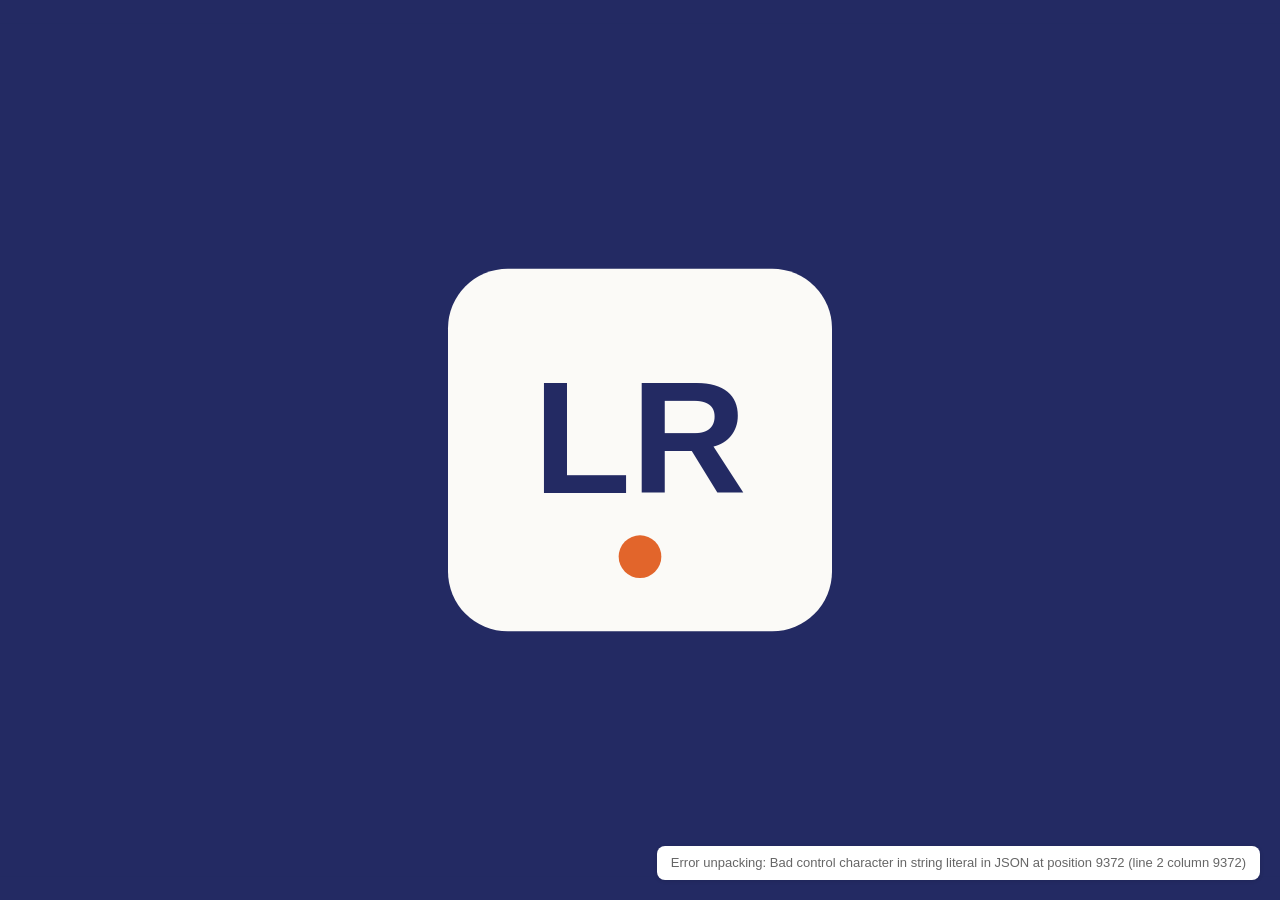
==== commit e8fdfc41: "Updated website text." ====
--- a/ripetizioni/index.html
+++ b/ripetizioni/index.html
@@ -2,7 +2,7 @@
 <html>
 <head>
   <meta charset="utf-8">
-  <title>Ripetizioni - Leonardo Rufini</title>
+  <title>Bundled Page</title>
   <style>
     * { margin: 0; padding: 0; box-sizing: border-box; }
     body { background: #232A63; display: flex; align-items: center; justify-content: center; min-height: 100vh; font-family: -apple-system, BlinkMacSystemFont, sans-serif; }
@@ -374,11 +374,99 @@
   </script>
 
   <script type="__bundler/manifest">
-{"81aee378-981b-40ce-ad5a-ff04e8b620ed":{"mime":"image/jpeg","compressed":false,"data":"/9j/4AAQSkZJRgABAQAAAQABAAD/6xaJSlACEQAAAAEAABZ/[base64]/8ec8Cgp5MP5+PTC/[base64]/x5zwKCnkw/[base64]/dzKPEUDdCjlLjp9fT+KFjRVnuZ9v0oXvTe3k6NYMFYwDgYDVR0PAQH/BAQDAgeAMBUGA1UdJQQOMAwGCisGAQQBg+heAgEwDAYDVR0TAQH/BAIwADAfBgNVHSMEGDAWgBTOUeIEgU5kWyP448TPmj6cwddcwjAKBggqhkjOPQQDAwNnADBkAjAxcx0UngF60stVjs5G4T2eiptsBk5mf9oCtfJPAUBl8qs/PEXa8+gk1/[base64]/4s26mA1esMrsRpJtdtoScvmkpneMeyO17IeU4/UoWUDhls/VS5tBCE5Zonm5D2i7L9/F//bAIQABgYGBgcGBwgIBwoLCgsKDw4MDA4PFhAREBEQFiIVGRUVGRUiHiQeHB4kHjYqJiYqNj40MjQ+TERETF9aX3x8pwEGBgYGBwYHCAgHCgsKCwoPDgwMDg8WEBEQERAWIhUZFRUZFSIeJB4cHiQeNiomJio2PjQyND5MRERMX1pffHyn/8IAEQgD6QPoAwEiAAIRAQMRAf/EADAAAAMBAQEBAAAAAAAAAAAAAAABAgMEBQYBAQEBAQEAAAAAAAAAAAAAAAABAgME/[base64]/[base64]/[base64]/TDy16yPKfqkeUeq18l+qHlnqh5T9PEvuz168/[base64]/RmzbXM68neM6dT48k9BebK9/[base64]/i6U6FCW+Lp57NejLbNBMQykwHLQ1SAJqnym86ZyrOjynBkWojLUsz3yJevmi6Onkcdlc2h0SpNq5ZroiMjSefoi+zGa0wephrx6R23w9B2YZIx6/P6Jr6HLhvOu/[base64]/JfXc+mlZaZWwAGJgAAAxDQ0Zk+ffBSpa2Oh6yAUNZpXPSsz0KldUxaFWRSsTTJoYig5wM6AQ0EACgOAAAAAAAAAACLRw8/[base64]/[base64]/TNnfg9Ca8uuvj1nPEm5k6Ylp81Hd1LbHTj4fW5zz1vnvEKxNtsfTxvHXXz5ru1jRePzfT4Nc+VBvHR0cG8vROelksxN+jn6KydxD9XzzO/[base64]/T8T18a9rXm3xrRzQNETwbedWbnWyqDWRNUAAAAAJgt8OpNCzWRopDaSANArcgDI84Zy6IAAAAGAAAhgJoAAAAEc+euWp11NZuGG/PqdlRpmoAAAY7OPm7+DrnXE4YeRZFKLNe/z+/OvYeW/LsTbXFdxrPlbeptZ8s/pMjzV180uO8aZ1rnoVzx0qXLoNkmdiznnec3JaRLj5/[base64]/T57VPoTxtV7srrG+fg9HnTx+bu4+vHNk6zYnKXAVNoOjm1NdZ0zq/[base64]/Z565PRLxqOHp4KypXY2GsjAAKSYSME0wBiAQ7OTts1YtZTmx0ISYZxpCg0AEcAHLoAAAAAAAAAAAgaYAE82/NqKCN558rmXp6ubozenTl6c1gAmCGCBBjvhqYeb6vmbzzrWLH2cfpZ37PJ2cWN8/NZZz5d2es8ddCMjW86f1HjfQZ28Onm6Tm8v1uXnryOX0ua55X0Vc8mnbscR6Gk15m/ovN5ezPWUx6JPK4/W5OnLh5+zk1lUnZloUbdJ7GNndntz0x5nPxdHNTpVrLE7BpgBSAENAAAAAB3cPel2nvDEFoQpqSWhWBElB5oHLoAAAAAAAAIAABgAATybZ7zzxeepzoF6t8NcWuzzu6XUHKhiIaENBGk2c/nd3Nucedqxez4/[base64]/[base64]/u4ui67+3zO7G+7bLe50jPnt3xwwm+nPjyju9Dx/Us3jz4s6TgjO/VngUelHFqRjSRXztevTl1l6L56TrWWiSJyZRpnXnu+Vr0+Lpyl8qMtfR5e30fJ3xr6O/[base64]/h9Cx0PeAYJMJnSAmpUasRJHnAcugAAAAAAAAAAAGWvPULo0PH5fS8/eV0c/XCx2yI6ePdbzvMrfn6o7tJrNABgAAAIjk7eXc2nfbHboxrnuccnnNOBFdXP6KaW9tTzOL2/[base64]/[base64]/[base64]/g794GPeRgSVAE0E3mqEQxBwgcugAAA0ANAAAAAAAKAJHB3cGphF5Wa5t0tZ2ljoz3l6qTzQBAAAAAABQYIYiYBzdWOmemNTXTeO+daijUjn0yXMcFNONNsNJd6y1hpoiNIjObVk0VZdRpLpU2vy/L359uE+nPsc9/P+h2bHL26Tm8+G/PWaauUMIHNatVYAAMEACYJNGbVQMJd+7h7t4HL3liCpERcWVneaiqYgYcQHLoAAAAAAAAAwQxUMEwTLh6+XU5senn1DbDrid46JoqnGwyVDSANUAgMEwUAAAAEEyudazbXVzdObobVXn5enK+ZHq5nCdJLhe2hndETFZilqEqQhFl6Y6y63Gi/[base64]/fynMUhDUA0TcVWgnYAABQmROemY2PNQw6Ovk6umG5rWUJFTSIoQTUihpUBHMw5dAYIYIYIYIYIYIYoAgmHNjrzbnT083ViiYLDo56w14+qzsB50hiIAAAAAAAAAAAAAANOXrw048urDUwVKV1LBogAUYDBylOpXedy6aZaRTTae/PrHbc9Xp8/[base64]/8j0z9hfz/wBB5u2jq8zk8/1+CuGms6BkIaFNzVXF2AAAUgCE1k2EomHT0c/[base64]/GkztyKAq86jyfnvb8LedKiue6AsAKrTFnodPkXm+weTvz108u2edYRUYom5VTYgkrfn6Jeq40gGV07Y7dMRYXKqQpICQJpCqXIARiM5dAAAAAAAAAAAAAAAOXz/[base64]/PoxzffmprGzL0fK9Xl0+omlyvP8j9p83tz6cO3DvpmIKTQExTU1Po4dPXn6NePp15eucXVKxiQtYqSCqy05bn5uEY0wJU0wcsbSKxrOI2LlqorUqoqyqgNXm6us3ZpWTNr53XVrxWej0eTWXsV5O+Ndy59cadQs3V5sSloo0lUIhAc+gAAAAAAAAAAAAAAHP5/qebrO3fy9edAAZaxZ5HocfcdAOVDQDBAADRNY9M6c2eHp5URepVJWThUy59/ndvPf2M1PIuXpnT46fd+cnXoeVc9bGbNCOkx36jpzObVduUTarKjM9bs+b7M31BtM50w0rzuzzd48Vy+PRgQAUADAAEUQymmNuSnLqnIlkstw6pwzQgNqwdm7xK3rno6t/Pg7L8+Jfe08P2eHSoaykRDA59AAAABiAAAAYmIYmAgy8n1fL1nu7OLtzpgBlrFnj+jx96bgTQAACALceefP6OWmM5dcUpvNehNPEkSSlw9Ly/a57+qA5lJyVt876r6T5S/R83l1ty8a9Lp5N/RxDadYzLiWE1ZOekGc3gb+x4FTX0ccXos8nl+z8/1x5jT49GJwIBgA06ABMABkVncaVFU2gbljcumCSiWtOGlkOrJC5lBmozd/Q8zaa+gIrlQRABy6AAAAAAAAIAUAKAAAR5vo+TrPo9PB3400wWW2Vnm9nF3WdLCaALBZ4ejlrhEd+dZkwsdJlXRwdEuiUWMkhxULh7/wA/[base64]/[base64]/[base64]/[base64]/V25tumNJlaKLlIm5lznSaz6GrJVaY1zuNtRFEqoom50sVOqRUs8/ge74MAHPY0DQxACAAAUtS21VgAMTBNCTQISgEIFK0IKioYnQ0yryqzWsrqqTpiD6ZNeTqAAAAAgAAAAAAADg7/[base64]/xAAC/9oADAMBAAIAAwAAACEbTACCB0ckU+D3Hzmcc/Vu49e1M4tP+z0uZjAiO/8Apv4AljHW4IgItLb3I1hEII8J/ObR8bcCOosFZrvvqbHT/P8AyQnq+7oLMssiBFN66OSDFXw2PHDEAIH6AZMHMAACepKNt8lDmFlE1Xa50+d0/wC08W4o/cOtxxbqJRVN8/[base64]/QtlCvwqSuxzWgqgCQTxhsqZIwnRkjUae5tCDB4jnUkHEWQIeFLYaYuqEwhvSChXTmyXAabb5heySS/vfM3lTwvs1FllHmCQGAUAwnq400QpW3O0VWpsFF7jQ98WSzhPz33Rp8bB9DtBsShgzCk1tsItYlzRyAU6bhdAdkvDfvwsdr3277Wbu7whkuubzzuTcGEi5Q9A8il97Zz0BzSf0dtYyA0hNEbiQtdLZz7KZ2bmIwovshDuwDiZotbaN/wAhQQIaVpVB2eKC5I9A+TpRFZ9on/vHvsyV1xmmkcuW3yBac8swo2YsIE0Mn3hrrZDrfXTBE4So0oBoFR/JmWKShhBnHK1dHH/UAk1B9ZB5N111theqamK2uq2NFeU11InHTr3DC99EMYNzb+n2v4vXsQTL+yGKcKeT/KWDzLHnHcd9K6qQxtHvlhvPuMwQIk1zCGi6GN1ircqpw9p1pxxV5wtpsGt3u+i5GCukIygreIiNGMIMz15F/wC/cffa4jj+ZQjnJlcSHzz5/GCGsNnspmsp+dZnzhqg9YDxZCyWthnh4XARkMQU7SeQRValv+wXaq6Rxr/v/Q0fnLjuuhnonvvvtqd00hx3Aax3rXkBtDIBObDgWfLV+QQw1Tsv/wD/ANjlRdATWuZ33D++6iO6CiS9ulPQq0MAkIMjmPr4Hr+QMISH6JlMvJ1LLPZ+D37rxRWErkI7DxZyOqGCe6yvfzhxEmNX99sIg6/jQ2cjQrXD8oozjg4gYtr51pHZdtit/wC/hbQud5Q5zzvvupmUTLnvq3WOiseHHPDMSP6elL+c9eVgIqq5/KFqe92z68f4p+1FZHMEh1hMGvr4RHIAw388/wDS4odhYE/QN17HHuHJhBoUquUKMcdT8HmP7rd9258wOUY61b6vEIcMRoN+8cMNeZ9e8sj8Sfjxn4RyQcaIN/m5LdmJvcWltsIJINwlPjBzlzwYOcwH/wC7jDf/AP6www4Fw9/0YWcYHHLPKuN2/Ox97Z2W7pxc26o/jqjTufIHKGCZhVZWzWMhz188/wD/APnWPh37/wCPWa81Bm2QUmodmI1+0P0pg0wl1G6tvwmbEIAHNDw4LvpM5vz/AOvP/wD/AP65GTd/+3O17i0DS93OwUXXBNmwv/w/NX1H8fKzjw1ANDEOEZH70PTc/wDP8MPNf+scWvRv/wDlAPqN9zOh6C9CYAaZvHzxdm1GDNL4pvm8Ac4kIG8XqbofDX/P/PDDT/PXwP8AY08xxDw3xpics+72CuUc5OPNJZoivXpyyRDsGPPFOEjJ581k8w0wYxzzzx/6zPUW4ww72ncdldgSThr4YbbFJaCrRjq7K1gdrskPCOAAXmx4z7H87ffQ83T4080FTGs3w/5Dy/76SgwwxEq1Wq+FihPemSfNw3YZogOKKOCdY292/NQ/d/ac8wx6w+gViX/089/YsUL27GYw1O3rcTIiaASoZrc9znmqgPIAPKJrxx85L817+e+w/wD8MdllTEXjPeeEb5njCoGobX4Thxrv2/1nWNIkMRq64CigAhw5Pfc8Dz9/us8sPuEcTzzWgnUkOc/S1NpdPwSJSsLTWsB8L3R8dQUIYL5r7JQggjquO8NCkM0kn808sO1bLvJoViv/AL/fkBR2QBoV06aD5mVUZgCgsm8KSJWWGWCoUSPnzbzkg89V99/zjDR4ubaSzGPPb3UXD8Bz77zfGa0IjS5+DNmziwMZ9+ayOgMMl03XbHeg/f8AeYQX/T0EEH72LU9/QwRzJh1iD2j6Dots8SrRf8EoBC+Z/OSdVDhkukIb6031v9/x6WcbT5My1C98V/ffcyh/3+keA1fMnFpWDEagKqa06eJtskgVpjhiKX9y+xrjwZz3bVcdXBfl6bpaABTdIEmFpPoOUrUgNJUapijuN3vaUAfc+B6msvYr8w59yg89/bcffYYQWZe+qvANPffTDH4zII98inzHor7kNrJ3GNIF59+yw6othzi7UZ/3uz//AH123303z88Nrkyjn333zDOP2rOSAVeo8TYLVoJcrnsQesT8bO5Kqm9+GnusAY793/8ANNxwwjWBvZJQ1o9xgACDFUDhozqZSwCYRHSlQfrqfzp93TaCWwzb1VfbBY+HBDbNP5A0vLORexPtNNTj/wD/AMNHmayUl7kZVIFJkdtM5ar9M6sbBovYORVptNfA8P3133+0gsNyHNRQ0HHOc8s/Uul88JVH0Lz15YHLuLfHvnec5/6hL4JL4F9eMdE+0MMPNkH49PTJ/hVBP+89+8M88vkToHdpDTghOhpAJ3it3P8A43CwQN3/AFCbe4xKM8848218c4x8E9wPrT48885x4/7xa0lRzE/UxA+MalOWyjv5wL/vKL52vlVQx+NP/wC/fvMvNvP8lfPTVMPPOPPOM/PNU/KkRBh6dud70SbY9fgt+ino5L99DI02V2E7889//PfPPNflWvLrd8vPPN/8PGUDRiqcmOhY26C/gERq5jVlB0Y2+Xozim2m21z/ADvLPHDzzzPRaDCdPDLNHfvZ9db8jjdKJVZ6iNc1RnKnxYJv01VhFMbAwlxhJU4PzLPP/wDz/wD+/J5f+O000wwwwwGHJUALV/ESLsHuqvnE4ezBDb3er0QbnbSDmEWDAPAIYo4wwyAMdswuYQ0wwwywY8vuR9WzDDcVvN02BM+2Cdzrxsa3lB/50yCmBBiTPz3zjLDDzDDuTDOqDBBAI49Z2X26ewys/wDkz2/p4mvBooiT4apvQpqQq3ZKkIB0yAAAMkMCM+838+52Y2y+7uiMh0x3qE0JeHTkpPvcSG39VUw8mGsNfpoWHU+poEYO8884886mKOWUKRL0+/4zt26wouEOKxvsLdvOFQvU5b/ToAkMPKiqI34DVQ7X1t/KC++u71888bySnHkIJlTOunvWoWDbpMckSiZXJ6SG/fPtEwcBMAGWjsEAIChW5B2/2++2ep++tSOPr6+1O5/OYcN0lFale2ZdauvNS5Rh/H7J4XzZwwMAgABbaGAVPOiDj62ShBCHMzGUc10bAUqEImojEMhtr1SJlQ/3jlh1xl2MlDFyqMvmzzb8KQ0xV/PjDDBBFGuRCw052kiaQwDGgaozpF7geSz0bVH0lNiFFldLDEqnTcorciXZ8HNp3999BBRDdmwbNAA/0p6KJhrTzPzAjqAo4yx3nJfB/LvFN0rj7nj4wFmv58RSW/vB239ECHHPrQLupBce1TPz03J2zOxP9myx1yJ8HnDvbDrxn5fLXpEj2EGK6LKmOWmKC+uCDjvoSnh/yt0e9Tvf21DLhd/e8MWroGhSGRz/AAxptt8863JYlkkyqtLgT6IvgHqggBZFV90NHMXju2yeT91+H9ZmVyGwZCsfY36zx/8AlcMNdANO5YOlypT5UygDyjShgBNsPHrZ1Y5KqM2T1PbwoyiXSmSEoI7UBGcdM12RGcGDdT5bitHs6QobNQDSRCwQhOexKItnIIYBNniWcpswx043G0cDjHWR2vNPONUdzHDf4bYmPU6rg2TP/8QAAv/aAAwDAQACAAMAAAAQXe2Ce670D/VQqBqH4I43h/OpYUL+buZYWHp5NSRJzdtxkbzXZ9lx4aiutsI99dNPqnM3OuxPehLmLU+6XCosKkQ2v/KUXBLDT3M4JKxm49lQ2a9NhhxVRiVg11Jl59S3N7l+LNr4aT4HeeQo6ohRCgoJb+os0tl7TlVUiE1l9RB8km8lV1hUa0MBNtFd9rfOT5HV9uOaGFsCzawUxDGds2cnz/UqRRLyiT7oAMZJhPQWgqhBU1UFdlhVdRFxc7HtdLAclLwyJjEWkMzDvltNL5Vjri3v7thLSGlUoZJTOGPHhm/DzfHC3kmkqNx1hMAEuiISWm3BdCIayPuexhks7RyXZQADGy+u2oJC13vBfISW9CWUzNfngMIoiwf1WhtkPzvuz+Vjr5LwRMpunC08GZiw91T3f/zPlJQKoKaaG62sQsYtbxtVTmWy/HkBNnObBYjMOglgXGKH3Livigwfs7eK4xj+N0o+sgakB6N/4hyr+Jo5M9hWCqaCmxoQeZDiCrao2QDpTbntGsyJBgnDga1hefm+/wAoNToev1pm1pt6OTCVdHNltnoQ4C1ggCRaOTlmYuTXOshZBIdW5iZvE2+UWx/sHQRhY2SVdYj83i5FX4qbVdIaQQcRx1Cyq8Z7FkuLJWYZz14UrIBfZDQDdrvCMe9W4RAlc6eZshUI9vjFMRlPmzTeYDTUdHS5yfnvALVWbGBXlm2b/QhcPLXqM8YTEsxHWwym2+uJkwACM7R11Xbtpuy0vr2BbCiIp7iCGJXp4Cl0mhSV1+1xbuFLBIa8MHcPAVniHgzcoorringyXWLe/Ddf7p1YGGUqHHAVGUx2D+//AJknSzEwAJIaZX8tdnXmkHqonO4h2jBg0pxs8UuMFiKsxGAVJ0UpJ9PgY50IByF0ix3JQvNzuDwp5PaYRFGiQ9niraFmWTfjzS4BrkqXoTMIVfMfO8dFgPsPFqmTxwur/KhB4KpjcmoTV0Hq8rcUUF/HP5P+zEzN1i1c/wAwzmT+kZnsGyvX3/W5NvE/hlMoDVIB91asg3Jv9wERwMtdN5DFm7X+Et0r45TxtswVIs89vD3jnT77jjmKHlTIx5u76xRhBGb/ALAZKDVrSJKZYQ14Wj//AL40Dy8OYRrfbf7T7/sds+f9/F5oIMw8HADAx4N0300rG0oKEF+wgJOeMzVkW4MAACgEE7FFh3xCbPfGffPsM8hbGO+keoEyhTRyb0Kx/uSNPJz0arzgcOnWI+1/qBujTN4GC60YCn3WwfF/+O9UjNV+8h0DnEvBC5KpJR7kF4DCdvWytl211oGyxpq09oSIsByujNBJ7LINzBv85oIUENd9O9WgMOIaCgWi3Nx12y2cxpx98K9Mlabds7uZfv4mAXoICm66DsKgI8R8nt+9ssNdqu5fsb5MKGST4JTFkhrnp01RMyW11TZ9drcMdpm0ACIb4Lcy+qIOWAqf+Pvte/8AmXbD37+ZClGvwUS0vpCNLCY48QTjCiiUt2zP7NWlcOSQNkWvUQwAKX/zrPPzDPfkPWdDGWvOva+HkOVrfBK7l1uBZCHGWPDlchBKIt4QqyabxIqE1Jx7PPXPjfz/AP8ANdRYFP7nqnXLFoMZcAdjLkAwecXePjFFigb0DzgYLSypp8NxbtzDNP8AP/DLzXnXun8XIDGFkWu0J6oCsrpHxBPALyxIptqrhOxdG/zAGwsUItJeTC4+9/8A+fTw002czhOUjG82lbA+KfaNYLrf/g7O/[base64]/bBxovvBcNV6QezI+wIC9aUrJTxevZDH/ADslsCDGehSR1fVMs99yc+ZSbLWKQ1c0qf68mpe3bwyuvVglXgifeLh4My4IfMyA2qMikGIRfIZjesQI7z08f3SxLLQ7GN4Wca9ZbH/WwZ11DnYNqSOangtT1r5plFgrWIsMYRm6Jf8AfhPKEOdveEvGtIHy8UAyFdU9QkOgg4nA5dPXqfc0MsgMwgZjfFCY6TRcu1SwOFuP2PzW3Vu9+OGslzGc3mR/+/FjJFf4OB76AvY06f7WUZdaRZ2WTM9vU7ftmVNUp99q/wAnpBnfjz3pJop7ltcOqD6uQIPTgqM75TXM3oVHSzNITKnaGjGRynLDiP8AdaSFvjjic78//wDtOuzQPe13YpL+vZLXVMQDUbq2t1rkHhaQjszQtW59y75seOFX2u8WeQoK3/8AfrzvzCFabUkQWX73/Oyxh9ucSLQlVGquIZzjaRRBmpHexfiffaDhJd/w5GTDtvZB/fHyWpboRMHSnafzuuMtzEb52hDqfcYD+stQ+T+XtlAf+y33N1R+nmJZH1B5LFVT97y2Z8zW9LhjDHhB9BFo9Jkp5uWJG949b9JcEbokp7aOL5jgHCNbBLTJ1+9H/PP9jOFeqsAuJrTHBXpJJLxlmV6eKkD4Fxp1Oc4J2w8lHJKPVTFT/wDH3NE0XPr8cXbZ/wBAHm2FHc0qF0McFu2G9cMVwl+zHB3iBGdVtCCOws9ZQ/mkow55O/HHuE4GOv8AVZDx538a7bK7Dr79tXXD/DQwBV+jFj/nq51M7abmsTG4wvg5T6WwHnEF+jNFfHJ3FppNzOvbH09Pz3v7TzL7ijKxOr1LIRJECsd2/wDqBexzyhw+f3kDPh8qw68xU7TU940fVg+G0cbb+0ww7zz4R6fff8X+n3Op40VgaVIjGPLAoYgp4vAW58s4pf8A+cv/AHzDDLusv/47kz78WuOUxQG1u74zRm3V7JTApAmCE/zvJbKy8Gmylv7nDqt9e226OO+OKTlTapo894U4c8pMvWED6nYPBc3vezQCbdRduXwrYvVKlIy42Hn/AGCT9DktsgAALDs+kLUHYMMPPHthDS1Fl1UL49/PGlAf4Nt9Oa9oPH/qGKYgFh1JjscjDDmPmMHBLDXOKaruEEhALcBOBwPoYnWjy0VISr6xtO0hM6lU154Zf4t93Bil2QyBPMGMPFjCu0jiVKhgjix+f3LCiRincAG7JmokxqKbmOBrlndlIcXG100cVNaMQzDCOHPCJCDl0dIeSgESVEGwLmOFnJmMrJRbaZpo/jDuxoRPabJZB8kTqQR/m7Pf/nAgkhyXPKJNwtWQNaMHPWKA7MeX/Xm9Gwrka03n/AeUdqWeynYjLg3BMnZ5dvQjDJrtguqfvj/wBduk0A6G4J//ABaZliHdbsS4Mvg2xVN2EjZVbCiVUb7v/wDlkt4f9qqHja2ShJC08pM1DITXblFD5zgh07+U8tj/AGz7Gfc/0k7m5QUcB50UADXIcdgyPRS83zwwQBwk8Cn8Nnx/9d1R482v7EhoYbMw8CBJxR4vZx/x/wDLG+4zYEZ6mnpaj8TewgHwi72W3UlJ7VQYKes42rc0VYZn/UwcRxTdnSoyBV8rwdQqpB43O41XA4o7xgLcQDvvrnGj/wD58BgKpWzzMODGfsnGtHJw+pMgHkEPJhcKoCCGhXA4tfbFXvFgMrb3DDT/[base64]/xAA5EQACAgAEBQMDAwQABAcBAAAAAQIRAxIhMQQQIEFREzBhIjKBBXFyI0BCYiRSc8EzQ1NjkaGxs//aAAgBAgEBPwDKUiikUUZUZUUKJlPwVoUUhLlQkNCSKESRWgup9TK51/Y10rlXsvmzt/YP2l/bLbnWpXXWo+livoTGLpsvptdXbpZ2/[base64]/JqWy5Gt7lPyU/JXyU/Jr4FiVZ6gpjlIzs9QeIxYjozsc9RyZn+DOKbLZqUxJo1HdlPyUxxYo/JRXyZWV8jj8mX5MnyZPkcPkpGgkUNFDTKIoooZSGuSY2ihNGgqLL+BF/HRZaGhI08ja8ncpD3I9hIcdbooa1PwJrwN/BepZZZepZmMxm5fkb0XNpiT8n5K+Rr5E9BMQ1yZQjU1GjKyin4KY0V8iQk/[base64]/yWvJmXkUle5nR6iFiRLj5G4+RTj5PUiepEzQ8MzR8GZeDN8Deu56ipKzNHyZ41uOS8icfJmXkzryPEXkWKj1URxkrHjI9ZDxT1UeomORmZYps9RnqSFNnqSM7PUYsRnqSM78mZmZmZlmZmZ+TM/JmfkzPyZn5Mz8mZ+S35LfkTfkt+S35Pzy/JZZYmOeySM/wZvgv4FL4PU8IzMbka+S35G35Ll5Lfk18ib8lvyJ/PQxJvtyZRXt1/ZWX1Xyw0m1Y8GtaPTZ6ZkHCMVZ6Skk7PTPT5sroRZZYr8DSUFRK752ZjMWWJlryWvJa8l/JmMypalryZl5HOPkU15JTj5PVj5PViPGR6yFiryesj1kesj1onrx7I9Y9Y9Y9V+D1mes/B678HrS8HqyPVkKc5bI4aLq2NuTXhFfJ+Sn5HHTcekNB2qVlPyU/BlKKKKMplMpRRFLQb3Qz8H4PwUvBOLp0POnuZpeS5eRX5LfkTfkV+TXyK/JO3VEcKc4uiWFOP0tajTitSm+VDi/[base64]/[base64]/9hv6E35JtaLlQkMrmhii32MtEIbaCSihLVMxlsM7Gpr4KY0/[base64]/xH36H2VibRGdVpoQTcm9tBxUXuJ3yTQkm5N/gk6ZGROaR6gnfJjOyZn1E+T2HG0VvfYxoPEknFWTwZpLQ206lHuRVsjFLos1NTUqQ4yKl5KkNjkN+yj/E116GLdaGTWL7dxO7paeSWonqPbQg0+45U0rHbYtESVmam7MOVop+S34M6VuzFxvoSRF+XRCeyENiZV2OGVNojGUpWziVhR0yvM9n0pC8EI1RXSkKJkFEcTKUN+2orLYq8kopdD7GCtG2NWtxSTwkqpoopK7RHFTbTFiKMmZ1KjaiOIm2mNJPNZN/UzDxKojNPuZlrTMWetJi+qKTMs7MG9DwZXdnYVEKV2OrbSOJSeHKT7CfNcsOOwl0rcSoiVyfJ+4/tLHrEXRhKoSRHsJu2K20YzqLFJ5mPXuRck0J3C3uU3IxLWljYiOJlJY3gbvVmdo9VnDzurN0q5t60JivUx4XBxvR7mTLoaFaiWhCObUjGupboa2Irky+V+46yCP8AEXfnFXKK+UYqSnVVohLR0JFGKtHbJPXQTIK9aIxlea/[base64]/wACxWj1j1ieWV6ElTOHntZF2uckXSZBOUrbOLmpOkISIRpexh7i25vk/cirkhRVIkl4JOrPPQv3IS2ElpTGcQ/6bMPRDb8mVvuLDZlruTWp6apVuVqJeCOFY8AlhtDk06JMwpUzDewuT2Li9LMbGauKX5JasSIJ6aC29jC3FzZQ/cwY92JaE1uS10GqfTB7akJ/[base64]/[base64]/SiW65TjqhEnozz0IhiLLTJRcm2RTS1RMQ0YXbUnHS7tjRQqJSozEh8ojTbQsNqrFgKGHHu+6GpVUYa+WXOEJOWr7GZOcmQFys0KH0NnDd+hDO4/ZhszuR+wmyLtITdslLfQzt31Ig/rSJqrRIT1QoplZTN8mdPZixY3Q8VaimpULBTVmJuxblaCEmYGHLE1m9F2J8ThxmopbEJxmm0Y6+hkVVkRMT6HzZLc4W9eruP2YtaEl3MLWBJEFobWSZ364ffFk53Jkkx7mDiLRUYn1bDjI9NojguxcPpLXVmHhOMUTxGtCctyC25qVtI+yKSW6JJ522cNaw5aHET/AKb1IiExPrkxnD81zft2YT5R2ZMl3F361uWhq0jEXcw29SE6W1ixYVrEc4MzxWpLGjTJYzZK97GRXOP3L9zLt+yMeCeJGKX7k2oQUYvV7mPL6FFat7kdkLlF9cnvy4flfQ/cwlSZETqyT1J7MXf2Yu0SiJVIi9Bsor5JDL5R5Nkd1+5KdRi/gxMVqaZi4rlVM33Ii5IXVPlw/U/ch9pEm6ssm/ZRB0yQ0IySeyHBpalfA4PwODvYcRoXKRHsY0lHCi77F5m+ceaI9UuXDbPpfJ+3/ijBnq0zEaSdkXfYxULb2bN48k6FNJE8S60M/wAGd+ByZqMS3G9BkexjSclHXQS5x6I9LHvy4fZ9L91VkQ3Uhtyu2YbdoxVp7ak0RiqHAy0OPwZTKKPwUNUORLkt0RwHLDc90j00ZELDR6aGuaF0M88uH2Z36H7qTybEvu5Q3RiKk9fci2LYcfgoorlJjYx8u5wUX6LTW6OJwMfAnqtJK0OTXYU5eCN1sN80xdEmeeXD/a/7JN0kS+7lhfcYl07QvbgJiGMsbJPm9uXD4EsXFjGtL1MHCUYul8IxOHhi8DCclbzNGPwbwpN1aZGC00GtNifNCFzl358P9r6mP24ySSTRPSb5YW5iytaIXt4cJZXKtPPJMbGxschsvlRGDk0kjheDWFhpV9clb+EeFVEI/wDBO9lPQcYTTTRj8C4tyhrZiScbi1qPXXmhLlZZLngrTqfuRVxsnriPlhbmIkouvbW5GCjwrfa0NcnsNjYxkRRFG3scBwUYRWLiLv8AShxq73u5P/sSvNqq1tkll/TsPy52I3OI4OGOtqfkxuCxcK6Ta8jTWjVMSEqEyy2a2SfPB2H/AGKi3G0yX3vlh7mJBpai9rDhKc8qVmHDNwXEqtYuLRdq+TV0SWjK1MplFEUTgeBU/rnslbFWjrdVFePk0VeI6fyZJab7bvzJnEy/4bAQnqLkqe6MXguGxbzR1MT9Hjr6c6+Cf6bxME3VonhTh90Wuh8ktTC+3rftIi6jSJfc+WG6Ziydai9lJtpd2cLwKweGeJL7mcHJXjQb0kqMWHp4s4NUkxFk1aZk+BRMplo4TgryykvlIShFZUvpi9X/AMzKtyW0nq34Xgl/jJR0f0xX/ca7LXLovls4xpLCgv8AGCXKPOxO9mRnXyOODP7oJmL+mcNiXSoxP0ecbySsxeB4jDu4slFrRqmJcsH7ep+5BLJY/vfKFZkY1NLUW3sQw54jqMW7OA/TI4dTxFb3pnFzy4EkvwYbyyXyjj8G4YeKtpb/ALi2EUUJCicFwadYuItE7S8ie8VpJ6yfhCknVfatIry/Jprb0T1fljbb3SlJf/CFHNKCitE6ivL8nG6YteEk+SbsUuVmJjKLpGHK1bLFIjMzX9yTMXgeFxrzQ1fdGN+irV4cjG4TiMJu4tpdzC0XU/YrlXLD1ix/e+UE8yMdUkLbmlzw8OeJJRgrZw36PeWWM6+DCwMHDSUYJUNnGv8ApIWlPwyEVjcPjYVaxeeJLDcW13T5IpEUtDg+Fz3KS/YcGtIvRLQlGSqLdx3nJCk5ardqorwiElSdXFfTFeZeRx3jeu8pHDxbxYOt9l4SOLk5cRia6ZudlmJKSrKiEGm71bIuhMsjIzimRxGWpbxTMXgeHn2on+mSv6JaeCfC48LuNjTV2qKemntMSGUYf2j+98o/cjHT0F0anC/pmPjU3on3ZgcJgcNCoxt92xtuvB2HI43/AMJC0RgTy4kH2kqZxmBtiJd6ZRSEnapWzA4CcqlN18EY5UopVRdaUaMlDV1o3o2KVy2p1UV/3I1SXaL1/wBmYCpz/wCbdsxNcSTu9emy/gRtqWJiZYpCmxYhnM+myslhYDpyirJwwHFrKkY+Fkm/A+tFll8sJ/Sxv65FryReqMd3QufD8LjYzShF69zhP0rCwkpYmsi1FUqSLzPTUSHLsNs4x/00PYwsLFmmoQbqmiOFiLOpweWUb/ZnE8O8Jp9pbMp9mcFhQjBSgqb3bPUlK1hQtreTE8dtptPyO0krZY2Zv/u0mRko7apaRXz5MHWE6ey1Y39T/f2Ld7iZYmJlliZmM/yOexPEMRLEi9BrVr27MLZjSzS5Q3Rj1SEYWHiYsssItnCfpFJSxX+CMMPDilCKSQ5knZhyaY5fI2WcU1UUcBwixm8Sf2RE1oqSS2pDV3qY0cOaUJwtdmY3AONyg7Xg4Z1gpGevKHJp6JRXhdynq7/AtnZm2TF2FdKmYeMo4U47RS0L/wD3m3RmRpQuUd37C5NmWxXFu2YyyzG/[base64]/P2JboXRehfOyxsog2mtdDjIfTGSL9l7cuH2ZgfpOLjNyk6TOH4DB4dL6U35HN12SQ5jkWN9Fl8mxTy4jp7ikqZapDZehF6siq2/JLd/KQ9ImNJtyPJluyEVp4uivpVf+oOD9DEf+536rojq2+tliZm5IonHPBolCSk1RXOuhIfL9L4GLh6k1otkRap0qXYlIchtjZmLE+TlsWLlIf3GFhvS/J6VpUPC0j/ABHHcW7MN22vgnLaiUrv96J7sjG6/cjFJ/DmJbJd8QjHRf8AUMXThn8zs89T2ZFdTY2WRf1IfKJR+CWCpOxiXJ8kubMDDc8aEK7ikoYajFVSQpfQhyGxyG+a3Q3pzXKYqzL9zDktNdpkJaR/m2X9vw2mNfURRdQuqZicXBTirvUjJP8AM7Jr/wDoRW/8yvt/6hFfb/1CL+395Mxn/QX7j36m9aPHS2vJYxsg9WXyTIy+fc/S8JyxXOttib+lieiLMw30vZc1ymL7iMnaQnLZISk1+LFF1vrVkY7amNGTi0iaxLflSo4dP0435SJLf+ZGtf5i7fMyP+P82Q3h+0jGX9CL+R9SVy6W0PmyHfkuWaiE9tRNefa/T8NQ4VS2bMR6MjLQci+pa848pi3IR2fykRVNfzI/4/tIWmv+hF246dkia1f8yfCwliZq2xNULDS/EyS3/mit/wCYt4/E9SGmX+bIbYflZjGb9CC+R9L0TIO75vlLoZHuJiEhxLoU9N/ZhFynGKV20Rh6eFCPhIxHoR+3mhPmxD35R5TIrVL5FHSv90d1/NkXVfCkxyWn8UjC1cfDxDG3lW6mmNff8STJOlP+aZPaf80P/P4kmP7n/M8LvnI6Nec7MZvJFfv1SeyIpKubGX0Mjs+SEUSXRZfTwU4wx4twzamM82V7aE1oyP2D5IS6Eh78k+UyP3x/dCez/wB0Lt/Jj2f8GL7vzEw/8V/7hi6Ob+UiTv1Pwie0/wB4k/8Azf5xG/v/AAh/5fyRvb8zFq0/9zH+1P4Y+mX3Ji25tajHsVyoZDvyiIRJjP/EADQRAAICAAUDBAIBBAICAQUAAAABAhEDEBIhMSBBUQQTMGEiMnFAQlKBBXIzkaEUI7LR0v/aAAgBAwEBPwBsvpsssssvOxvoQ3l2E+hfEi83/TvNDy75Xmv6pLN/0z6L+G/hfXXw2Xl366/oGVsdv6N9sn031N/XwV/TW8381iYy/wCgvq4L6ry3FZTKZWSX30X03nZZe5aL6bLWbboTfZCbf9o7Ezfxlv4yp3wcZUaa666NvA898qKyp+Sn5K+86KKy37oteTbznfSomgpLubZV9is28C77FrxkmkuLIvl1RGTT3JbvgSocr2oQmO/GVfQv4P8ARJN0aX4NJpNBpNBoopGwkikaUaUaUJGlDSKLXg28FLK4+C146LGpOtzQaUUhpCiaRoo0fYo/YofY8P7NKKRsXE28mxa8FxLiWjUvBq+jV9Cl9Gr6L+jV9Gp+DU/BqfgTfjJstliebeayYhiWVOx8FCKXkpeRldKky8qGhIocWMTy2rk28jS8iX2Kil5KQ6FRS8lI0opFxLXg/wBF/QpbcGpeDUi/o1fQpPwW74G/[base64]/ZxyxxsjJppUbuSKHZG9h2OTobeV5LpReVFbCRT8FM0McZdkfn/juL3P8RrFfCPbxvJ7eN2aQ8P1H+aPax1VzQsPEX95on/kL8VxY032Kfgpm+VMp+BRb7GiXg0SNEn2PbdcCge39miistvBRRoRS8FLwe2rs0mhCiaFyV9FFFFfZRpRpXgpeCl4K+il4KXg0rwUvBS8FLwbeD/RR/rJ/xlbS2Llu20VLyVLyVIal5Hhy7sjDu7FFeSihV4NvBt4NvB/6NvB/o/1mizYrLY2NjbKvvqvpvYvqTZbLG2JvqvotIlJu6WxDHTtN8HuR8nurye8hYkpbEsTEg0me7HuqZ7yysssbEbZUUUUvIr1PcilRRRRRRXRfQu5T7IqXg0S8GmS7GmTXAsN+D2pHsy8Hty8HtS8HtS8HsS8HsyPYkexP/I9iXk9ifk9mf+R7D7yPY+z2FfJ7C8nsR8nsR8iwMM9jCW5i0rSewoQSFHD8FQ7IpeC/ySRWrFXeiOmTk6Kj4zrKs6NP2afs0/Y1RprcUb7ig/JT8lfZX2R09xRwmtke2vBUfBpj/iaY+Co+Db/E28DV9kJfR7kI7NGqL3sVPsJrijbwWsr+v6H1etaae3cmqihcZWd1ZG/ddGE5PFxLe1EdoN13Lb+SStolaS2IO76aE2u5DF7M2ayZayco77lquROyaTvfcp1VilKPeyGJdWajV9iqsl/[base64]/lk+T1FaEJPSiLbEsqEjSV8CRSyfBBXZo5Nkjsix9DL5slKhTUlaZb8EmXtsW9hFDikUMldKhbKyyxNakNWzBWtraqI8y+GhZWTmYn5JoqkYbtiO+S+CsqKKGmQfKG1xZN7qjshD6LLtsb2dkIuhsbEJ+S15FlsNbCLy2FXI2zBnp3IY27sX/jXwpDJTok23lJ7Mimj8uzLn3Y5S8lz/yNU/Jqn/[base64]/ABow1cUmYmEThLwKErVmDhvbY06ZOj8EuDG77bF7sUo0y9xkk6VFOl5MBy1qNbPkfPRu7MSQ30yGPNZIS+Nr80NcC2lmxEuUOI1wN7MwvykhQuKoS0kkmnsThU9kR0qKbIRi3dEIoaHh2LAIxSNCaPaPUxofLFVZLgfB4MF02y87ZKVEnfVIbG8l8/8Achl/kh9smStRbMO3F297NQ2WenqzDdRGkS5q9idPZIhHyiMd+CthR+hRRPYUiMl5y9Sia3yrYssTI3SIbrLhC2TJyvrkSzXzpfkh8iX5D7ZtWmhvROkNfWTPT/siPCMXFVUjXZFJkUhV4ylNJDxyfqD3yOJut9iE063MeGpWkYsd3leXci+S6SZgPVZXI+yMWQ31z4H/AES/ZFryWr56Zwt2PsPnL0/7onNxihzlb2FrfYUJ82YcpKrIvaxsmnKiWGx4F9z/AOm+x4DS5INwpEWpRPU4dPZElWaaFG6Jv8aR6eLilZ5G6RN9bMTgfQvlk6Rq8ivfcitjsuholH6PIj0y/NE1ZGCXKNUEPFjwa14IW1ZCVtolshyJY2nuL1O6IYykUpEVS4MaNqzEQ8lyIhhcSYv4GYj2G+tmIPpRXx4j3SG2+UIjwLpY47vL0u8kNGI2qJwnLhkMCezsjhtNWxrRhswnuyStInHej2Iy7i9JHyL01LkjFx2E9hq7MWFSexNfRolXAovwYWHdWdsrMR2/gRPuecmLJF/[base64]/gRPueehZX8LFW+40aRRRp2FyurEjaP+Pnplpa2bPUQqbaXY7Mw8By3aIenRKEFexiR40kcJWm2RWG6T4KwlsjQq5OHyRnk68Eoq7G9mYUdTMLujEn7WHiTuttiUnKTf2QxHHcw5qabOLJO/hRiroWT+KrHy1ZH+ROy6YmWvIpffTJGDPRNP7Jx1rWndIh+25CSoc+xu+5iSoWLZGX2OR7jqkJ/ZqIz+yx0yRgq+5GOlo/5DGlifglSXIsKW5pd1dWQgsOCp3ZJ7Eou20xTa5Rri+ujGF36k/r4ZcMUElxbZVTZHuNqrIy4HSvcXK6WODtUYGJBYajJ7sbWt0Rl9jkKZiOT7EIz/AMWRwpiwT2fsWDJDjQthMvcmYIpvd+DGxpTxZW1QubsUdUlQ40oqyfA0UOAtSNXSjH6uwvhn2OyH+7ILfccaVfY1sKP2aeOpqyD/ABf0XUru0yMhtkXT3dEJR+jd+CKs0q0tW40t1e45UnciePvSRC5VZLZF7jMPRpepnqPU4eHKSj3XI8KclfkalFq2enbckS5RPkaHm0LoRi5Xmsk/hkhNNE9nZFu0yT3EJD7daf4tcWOMVhxp7kWVaJ4MnxIhHEjSFPEj2FizUr3HLEclJWL3HN2tn3JYcpbWLCSIRom+2T4KqD3G1OTvyJLStjHX5IwI/khvclzk866EIxuhL7yXx14J9m0X4G9yIh9uvkTfkTMOXCskjBnDZM9uEt00LDw0t2isPwfiYjW9CL2JPfOS/B/wNu3/ACYU5LDbbIpzlbMBfu3x2H3HyP4IiMbpXyzZf0ciWwuV8cJVRaa5EuSMpLua5+RTl5FJ+Rr7ybHkiX6v+DRcnt3IYf4kIJPcuk1Ww+B85ND6o5YvfoQvllyNEFY+wkP4kKWxqFOPkU08tSrkc/s1MTHlHsT4MNXiSOM3wx5MfVHLG6V8re5ip7SRH9lQ+eSLHz8LI5rCbb3I4NdxQ+xxXk28jYiTW24lZFE+wkouWxecnt0NdSLMbLv0L4+47sr8UJJdiUbRhbt7j+JIbaIzFifQsQ1/Zr+xyLExJ+CIkSMTFrE0GpjkzWzWLofT2RRi85d+hfJa3vnsRvQrylwyElJqlXkfxJklaZbTFIsvNCQhESS2PWz04+pMwpRnFO7NKNK8jaurFn3H0IQ2YvPQl9/NVtsXCyn+rIpJqh8/GicPBwJ5ISEjsISEY2MsLDcm/wCDGxdeJJs9L6iWH6icLtVaFiaknF35HN7n9yIvJjXTHlDyxeemvsXyOLc3RH9cp/qyEHFqx8/GpK6vddspISFEjEUTSJZJjmkm72XJ6v1csbEdOox4GyLS9W6/w3I4koyTT2IY8J0nsyK1OyObexfRFjeWLzmxDF8kp6ZuvBD/AMaeUv1ZhTbe4+fi7ow3r9RNp7UIoS3QkRiJFZWOSrmj13rHiPRB7d2J7JZYLv1eM+1ZWYPqZQ2atGHjwmuaEMZRWVCWeLyVl3zT+R0pO12IXoWUv1e5GUZONbUd87LLLLzbo9POvWQV7Si0VTayXJHtlYpDY2et9Z/ZBiTtu7vP0qXuYr+x5WapLiVEPUzjSuyPr62cSPqsGXemKcXw76EPLEK++ihZWWWWWWWXm43K2yP6IbJK0yCV7duTvk30rK0rbdJDx3iepglwnuSuE8OXhi/KMZLe1nFikOQ5Dkeq9XVxgxtt2+ctxvY9JeiTa3c2MazX8GyY0r5LnHeMmiHq8eFbpkP+Qi9pLfyRx8OVVJbkew8sTnqWdfDNvUq38lrTk+GYWzZ3G+uUlFNtnqfVPE2jwuWeji/dvwmyatP+T0GK54el9hoZZZe5dnq/VV+EH/LHzbdt519mJJRhJt8I9NvgrNoopkMO92SW5RQ0vBSXdmH6rGh32MP/AJDs0Qx8Oa5Vk+pZt/DNpMVaU8mYLty65TjBW3RjeuduMP8A2SxJzf5SYr335PQreflQ3GYGK8LHXh9xStDyvL1fqnF6Imze7tsrOz1E0sOTfDVGDGsKH1FX0xUeW/8AQ59kNZUUNFI0oqceJURxprl2LHVbkcSL7lrNfJJb7iVQWTMGrlueehmN6uOHsmmzFxsTFd3S8FJIZW1noHc8b7gzv/pGJG1zut0elx1iQS/uXKFK7GSairk6Rj+sitor/ZNuTcm9xLfmmKTi990KpLYaP5PUbxivtEVUV/Cyoror7zoo0lFDihxKa7mqdbMhKdpt7Cqk18uJ+yF+qyfcwY7yO+S3sxMfDw03JmL62c7S2ibN3TsppDdtFCR6KNPFf0Ln/VG3kucZKcNq5Rg4qxo2tmuSLR6nFnLFaul4FFL9n/oaw9qRW40K1VCSapk8OjG3nFLyhRpL+F8HbroocfoX8EI7Mg6aTHs0X9fHifshP8Vk+HRguTb2PJOcYJuUj1HrrtQ2JSnPdsSP1p0NWrs02VWXpn/9rG/gxcWtktxzxBTmndmFLEg9UJJ/TML18ZOMcROL/wDg9TGsZvsyk92fyVdUVxuVkpeVZi4aeNhyXFjd/wDrpvcvJ9vhRpLo5poktoiyb+HGo20Rp5O0mYckm7e3cx/XQhagrfknj4mI7b28CViRQk2dqEdxcowWo4OO2U5ts0M0GHBOLSMRfkl3R6j/AMWHMXK3Hu0XSSMNWl/JQlwUYm08NHbotiaGiKOcu/QskihGm1RCVPS0RdwYn8eLu0bKCG0lcjF9fCKaiiWPjTbd0vBT7mkUSrFGu/T4MTVH09LmU9yNRSRyNcEfx7j5bqxY0PYeFN/wxNq//g1bEFqaIqlEX7GySJz2kTT97Dt71Z26GVkuH1UVsUJbCXIix0/pmA/xlFo2+PG7GJ66MEkt2jF9TiYje9LwKIkUduOrtlRV4cbNN9hISK4Y3RJqSa4ZHjdiMJJRRf4ocq3HJkn+/wD1HO/Ux24h0dviQkUdiKe+TO6MKSU3uU/Hx+t9S3LTFj3oSEhIoSKzYuhL8UTnSZ7gsSxcJDWyRNJERIiN0rJStNUS7mJLl/RDf1N+IdceUPnpQsmdmLJ5rFaXxYs9MJMrXiNyFGmyhZV8FifAv1oxIM0PfYSN00OVbj/KSZ7H4akhqmy/2JPZok/2G/2/glwYe2PL+OqiNVZ36ad8CW+bEPKn4+T1cqikmRX5FbspFZ3nfR3y/tRV8j2YpLfYcxyXFmFpT3PxpGLy0i+Rvdj/ALh/3fwh/qzCbePP6QulHCrpj8TiNfF6mTlOuyIfsPllCQh9F/XSuStkSdJ/xY3sy2i9yW1kN4s996Wvq0Snb/lJl239qzsS7j5Y+WYMax5vs11Jbonys0UJP4Vk4/DOSjFslLVKTI8okhLN9DFmsv7f9En/APiPga4KMX9ZLvRhrZb/ANlHj/pR/wDxQu3/AEoT3X/UvYb3ZLmRhfs31RXclzkhfD3zT6KKzoox4OUGlKhKmyPKGJ5vOh52Wdz+xk+X/A+B9h8E+JP6I7pfxYu38Wf/AKsXb+LF2/iytkUS21fwjC6o7Jj5yTF8tH//xAA7EAACAQMCBAQFAwQBBAICAwAAAQIDERIQIQQTIDEiMEBBIzIzUWEUQnEFQ1KBkTRQYrEkoRVyU8Hh/9oACAEBAAE/[base64]/JURwLdC6raIRbV6PotpbzLkXpLS4/Net9Ij1fU+iWjExGJj0PpuXL62Euq4xC1fRYsNFui+j0iN6PybFhEfIt5ly+liwtH6BvR6LS/[base64]/k3LlzIyLly46ZLYzOYcw5hzDMT0ZfW5kZkZkZimKaFNGSM0SqodZDrI5yJVUZjkXMhTOaOoOoKqOqZmRGYqpz2fqWc8dX8nNJVRzFIUx1TmmZkZiqM5rOYzMzZzGZmbM2cw5hmZMuXLly5cuXLly/[base64]/scuX2OXI5cjA5Y6dixYtpkJ6bDLkhj0QtilUMzuWsSnYlNvW7QqpCoLcsWEiwkWMTElElTJQLFhQI0yCLDlYhUFJGxIz3IyGkyrAgyauiEdyPYWlixYsjY2KhMbGjEsyzLMsyzNzc3LMxZgzFmDMGYMUWbm5uK5YsJaWLCGPSw4kYXZHhbo/Rn6NEeDifp4j4aJ+miS4aIuHgfp4CoU/[base64]/wCxXLly/RcuXLly/Tcv52L+w9i6Ll1qrF0ZovfsOMvt6l63MzmnMMi/kXLl+i2lixYsWLdNvQXLl/VX1v0304WlnIlQWPY4ik09jCRhL7ChL7HLl9jlS+wqMvscmf2Hw0rHDcOrFSgsR8M5SKnD2OTL7CpS+3prDQ4sqNoVRlPcUSxbybaXLly5cuXLly5foXvpcuXLl/Kt12LFixYsWLFjExMWWZizFmLMWYM5TOUzlM5LOSzks5DP07P05+nP0x+mP0xwlHFE1sSo5M/[base64]/gVTJF9i+m5l9zJdGavpf/ALFUWxVj4/8AZw/yomRE+mfYjsVHcp9jiWRl4SBLsN+nl2KhiNWI9yn5dyNVkapGZfzJs2Q5bE6rvaPf/wBEaaXik7sv4ZshWSTOf4Uriq7EOI3RzIv3JVPZIUZ3vkj4iOayWUhU/wAnih+UJplxCfr32KtPxFD5SRYRcuZGROexmTnuQlscVPchU8JCqcxWJT9PMkRiVEIpvzU2iFUhUFIv0XLjFNGSObEnVba2FKe3YnLJ4oUfb/kkmotlbiXyrfknNkKjHWSVjNvc5vbcp1px72FWTXY5qZZYu5GWDOfH7i39z5dzJG1j2Nzf1zjcjsNmaOajmjrn6lD4n8k+JFXJ1t0UqyxOKqIjUOaKuSrenmMgVexfcpMXnRm0QqkZmaHNLux1rnMRzPsznSS3JcVjuyFSpNuV/D9zmz/Fh1Zd0fqqn3sLiqkX3IcW7ofEOadiUXjNiv2PGjI5jsRqKP5FXv7EKkpP8EFirxZKrL8CqTlLw7L7lNU5PxNyHDFfDliyhxLneLSUkZKL3sOf2I1vwKV9LPui/rblWpYlxB+oHxDJVWOrI5kmb6SuRqSROTYtXf09Q9yDKrPcoi89fyRmOrZbdyV+8hVFc3SMibdu4vtNDjHl2WyuStGNoxN3+CUciFO9ryOQoxutyG+VtrIhJ4VENu1y7/2OKPEb+5FrsQn2sRr397JDcqjyk/D9iVVJqyFW3sfDtvG7JJxln2/A6l18tilWnb5bnOj7waKc/E7PYUi57+rbJ1BT2OJmOQjEsOBGJYsYmBKmjAwMS3p5jQnYm9KQvP2uP7dhWjv7kpp/uPA/dmNl85zJf5Cm13HU33J8Rd/gjjy/ySdpkSM7vY8ULM2xk/uhNxXhRed9JQkl7F32LlsJ9royHLtEbxskOUpe5TdjJ/5FT5fuQrp2/wDshtJ2fcvcSnDeLI1790Qnloqkfd+pbKlQqVSnLY4jRGQnrfRMTLrov6eUhsY1pSYvP7Hdtlap7F37EYf4/wCyeP8AJzJIyuSyfsRpwXzzOZSXuN0n7nNh7MjKn2/9E6rm/wAIdbYg0yXD+/chS/8Aox9x8t+xjFtDlLJs7rYjLxk8dzL8EZ+4mSukz2X3FVSj+R1Jt2TPi/chxMr7sp8RL5u9iFSM1dEoK7KDvTXp27E6hUqHcpvYrkEY7EokEWGNlxSMzMzMhv08nZE5bkYjiYnLF4WQfm37CWzZe6I95FROUiKSZKe3fYbk/wAHiMvyOu/YzuKKHCD9jDxFo2tkSwdo7kVHtZj27FOrElO0dicnbuKTk7Jkm4+5ezElK1u5OFncVS53IU2rkUvdloEpfwLLPYipZj4ep/mVaEl3OGr8tq7OFqJVJR9iS3iUm/F/Jl4rF/SN2KkypUO4kIqlNFtiZDRktEiwoli3qKh3kQRiYjjsT7lPyLabaWIJb3GfwS8Ev9EafMd8kVfA7tGXYlNe8h1Ik5px27nsRdhfL3ObG2KQ2ZbiUrJkYyLRWzlseGPYm3LZMx+5BRXsYRtu0SimthKUR1lKO6IwUnsRpQju9/wTm+1zJv3NrGSuYXaYtpK5dyVrlpN3+xXhSyvexwWN4Pv7F/b7HDSuqr/8hfN6RuxUmVah3EhLRxEh9iqRZfRwFTFTFTMEYHLOWcv01UXzEO2r7EymvI9v962esp2fc51Mrxyjs0cPGVF9+5XlGasxxkve41L7CjteQ+2y20TFeReFNfklLLdkCFT7mWXuY/eRJ0l+TmR/xHKMvwRt9xypX27kqn5ZzU9iUH7FPwdkcyNtyUfsXiYSn7ioxFJHuZWS+5Vi7vcmtj+ny3S+w7u5RdnUiu9yLxqSjcT2XorlSZVqHcSEumUirITYpMuxCiYlizLFjEfppoasyDHMzJSO7ILyrbaz2/g2Mlb5SUIP3PFGP4JVHkOX4MmySbEnfYcfwLFDqP2FeQ44ouRnb2FVm/4IvLsXpQ3aux1k32X+jNr3uhzgcyEVtC45y+xvfsUspvElDFWvuSXgKdTEqxTjnH/ZlZ7m0v3kFj+5HOt2L5btjl/6JVLq1jhqdS972RzZ/t3RTr8qTzjb8nDNS5k37lNycbndehnMq1DuJCXQhlQxuKmRpighQQoosiyLIsjYshxXpmTibocyMmLcUBLyNjL8HiN/ciT8Xdnb2KkvyJ/4tMlV/lMk/EPsKVjmClfsiTF+UOEe8X/oTsOTZY9y5uo3FhKByvszlTvc5NR+xChL3ZhSj3uyU4vZQsUnGELLv7sulZ+7JT2HIhPYqdzcUZH+yMrfuIz+6IU6fd22JVbxtE8Te45W2ZR4qUHj7Mpu0YjlZo38+cypUG7iQl03HMk9EIuJsyZky7Ls3N9LenaJQJLSmW8iL/JZfcsNuxlcRVdkUp7+JXJQi1Kw7wZJtj6FL2KUG5bkoGLuPseGw79tc27IzxewuII119kfqEKcJfuJ05f5Eo2IyaLbXLpipt/wbLsVfbSMzJMdiMnFDlskRuK9yrFNWtuRXiKb+HC/2JfIJ+dORVqEncSEuqRZmBihISRsKxtpdDZcuXLr1EiaLblLyJvw67EcPZFRtdjO/Yr3kReK7CkipBSN4Mk7o9taaWaKqVN7EpX+wowauWszC5LtpbW35LIuhCqSRUs0ew/lFaJdvu9G99GtELeQ5YkKjbI5NlTxFOn4kvuyPZEnaDI9lpfy5OxVmTldiQl5DHIczMUzJmTMmXZubm4rm/qpotuU15E/2/[base64]/8At/oTETW5bcqQfcxE0nuOS+xFv2kRhfux03/iyVN/4r/kcUn2sUcLdxx2HEnEV9LHLZi9YuxD7mDl3FT3MaXuySS7DkmbaRI+FElJ9zZGSuQ4iEaWPuKTbIInw80sskUKs47T7FOvCbaWnfyKkirPRLy7GJgYiRiYlixbSxYt6mZAXkfvX8aVFfYoS+/sOpnfFmMoxOW3PYl9o2v9zlVfueJO2Ji7Hj0gvEOmpQJUXEUdydCK3uUsMuxzEvsVOJk/3HOZzbmVndFOecLkkT7D0TFJE5wsU45MjBSmVKSjEo01y4k3jsYzaJfkcvYYmX/BGL/xHs7j7ij+RUrmNtkYqMl/BlGy2J1akkTyT7nCQtCL9/fSPXKRVmN3YkJeWi2li3S9Pb1LkcwbL2FMUuv+5/rSX2K8uW/yQr+OzVkRquM0r7C2pv8AJH3/AJHVneyFU2vI5kpPwySKrkn8wlUl2FUlDaUShLNFWN47exKNndCl9z3uTm5MsWKbjfcrU0llHscJ2Y0VIXWx+Hptr8kDhYe5UhdNHCu9O32Ixzm5GPYrRKiGIhy13LZ/c5CHRX3MWi9inu7+5a6Fkn7j3Nvc4SsnjD3PbrZUmVJXEJeZHVdC9bVIiiOJaxFi6rW0l80SbzrtMnTu/CNzKdd42bHUcXt2ZzEvYyv3Mvwd2cJR9yvR77FODgyE2ypTy7EqckT0hG8Rwkix4nscPRdOO/csNE6aZKkOLLMSsQi5spQxVycLoynSm2ihKOJKcSo799ip4u2lxOwqv3OdY59zutkbsi7ENzF/k/kiqcrv7HC3/UQS+579dSRVnovNhqkNf9gqFPuRLEkR7i6r6TV/9CePFd+5feasSpXh+RJpmRhlKyFTlbdFkv5IRuzh4OMSUfclAihK5OGxUp23E1uUEsBU9idNFNWIPSw0OJKDPF9iNJyZSgJbFirTuRpb97HJq/8A8h+mXvK5WJ9+lSt7GcnohSsc/a1jmb7oUz+nUd3UYrs7dMmVZkncSF5sNFo/+wVCAtJke5HyHsv5K9LGomRxlbwXHCxV/k2udt0zJNb2HNW7HD3cikvCiQy1mRfsdyvTir/kx8RQpQaTuyUbK7J+KWKMLENhFiSGhowIUhQsiz0sYHYZXJ99EO2q7mTL/kuyEn7orrxbEO5Qna29inOaM7keipMqSvovOp6W/wCxVCAtJi7kfI4ip47XFKP2/wCRzdiVb8k530vooSfscPFpodVRS+4m7FjE5c/YtxHskciUnu7sl/TLxvF2kSp16ct4SX8HK4ir/lb8lPh401+SURIiWHEaMCMCMTEa0tpYZXJ6LV7C0uRN/uOTZThlJCioMozdmn7Ebz3I6zZVlokLzqetul6WLepqEBaTI9yPXHuTjCU27E9nsJeHe5PZ6WQ46RnJFCcm+5GEfsRWkUJDg2U6UYnYbGyZJ6RFLSxYSEWLFjHWRWJ62ReK7D1ZEe/YwdigtzLfcyacThpd9WVJE3uIXnw0XU+m/p5kBaTIrcj5FW99hu/fYzp4LuVUr3WiOXl7jVtKHcp9i5FEYCjpcckNjkSfQi5kZIyMzmojNM2LDWjKyKi8h6Iyjy7EL+xHK6M/Y4SXi1m7FWWi9BAXVIvqtLenmQFpISF5HKVRFaONTEUZv5SWSfiJR0jUdh76Ue5T7FiETZHNROsj9VE58fuOsjO430XJTM9x1bD4mZ+omfqahHiWLipC4pkKimNDJwuVY2ZLrQ4209inLYSvuO++5wsnjF/kfys/airIkxC9BDrZb1lQpi0kLybtFe5w9TGTucRFZZFmTi10UfmRS7EUVa+CHxMvuPiWTry+5mzKRGoyE79U0YslHYdNjgzCZjJewr6QquLKVdVF+RjRXiSW4/[base64]/OKWMGyTf37mJiW1uZGQmUlc5Q4EojHIczmnOkc6X2FVf2FVQnpiRhbRlSJJD6+6E5IVWVilQ5s/Fe34KdKKW2y/wASmrImyq9F6FENb9T9VJj3Gychu5TIi8lvR/yVY7nhTJY+2vC/ONeElo5WOY/Yyl9xyf8AkXf3MmZEJHCwuOOxKJURIkyWm5kZSFUt8yE/8WQqfcTIltixUjsSiS+Ya6Li3I05uN17DuvY4GNOXeO5C/7YIirfzpUZN+jXcp62F5DF6Vjej7E2IgRIvy57lZeEm99UcKvGKPhJwSJOyL37kqj7RNz3LbjuvcjIpxbkcLTtBEiSJorR7jJKZG6PcwFCX2OTOR+kn7Mwqx7oiyDZAcSSKkWiUPwSiMWlhFCo039jlyqnCUY0o/[base64]/TkYEUU0S7EhrSS6LIxQomIh9LQ0SjcVOxJ4ka0r7nFpSpKRQi+9iFPxRsJbrY99JFVj9JH5iHkPRL1EyUhslrTGLuU/Lqx+wyUdynwVSpHIlRlGXY/p62YtEjlocBwRZFhoUSKIknpJDGWRiWNiwrC0celj0qStshrw6T/6cg8mokL0mpLdEJJpPWZUfpYfMQ6bD9S2OZmSkNvSWsB6UvLlYqRaY+5GVoKK+w6UZo4aGNxCEW0lqxCF2Jy/[base64]/TyJPcyG9H0RZ3GimheXWutyV2cO7wlE4deGX8lB+MQtiUxzHMlUJTMinKw6qUSXEEq1xyLmdjm/kXER+5zlY3kxxHsZEZCkXExSL6ewxnF74kXYoyKr5VObO4oEISfYlTqRRwVed/ESexNkjIUvR0/mIdut9VvRSKgmZFy/RcTEzKxCoKV/JaJrZolHF7lC3MW5QSTmJp1El7CJSJzHMlNjkNkVcULlTKKHUkRq/cvo5S9h0/[base64]//FqS+Yq8Fy386OXOJwSjhkSZLRwHAcdFJiqCkX82l3I+UxekmzG5yirC2sNGtIdiS1p9yHlVLkpr7HDfSmQnjMhLwoqMky43rSiRiOJVi/[base64]/UwW+ZPjU6bS7nCXjdrdsp08VcmPrcRwMS2iYvJpdyOti3S9EvRvse5HtpXGLuJbDJiQ9I7shTI07C8tl3Bpop1Zyp3KlnEq9MZEZH6mMSfFtjqyZk/IzsKuc5McxMp6MQtGZ7HC1LZxf7kTqxpxbZVqOpNsuxyYpMizgZd/xpMY9F1uI4iI+TS7ke3lofome5DSsPSn2JomR7EixTW5T85nD/QJqxV76JEkMysSrjqXI7lmYsjTZKBGjcnSt3RCjc5e5Up2ROO1ypsZO5BOxFbkFoxCEVn4CDclc4epGblb9qK9SUm7so083+CXAUX2yJ8BteMjFxZT7nCfXZfwokPVeQywul9FLuLrWj0XpJIg9KyJ99KUtib2JEewyxDuU/P4S2EUcRJSmn7FVaRJIqFRyG2QKa7EoEqexSj4UVafuU47FWF4lONojtmVrWRVmtkTTkylw/uxUyK8XQtavsQfLlKL7PsZcijP7yIpzZwlO0MkOziVTivquxTOE+sIkPy7GPU+il3F6+aOwmVOxV7mJDYm9FoiHch58Jyjck5OJ3gMiMnE5dx8Lc/SSXYjGpH2HN27HMVilUjbuSqRsxV4JdyfFwxdinxUsUsC1aU8idOcmckhSMBojHfRi0WkkYK3YqqU6jKc4Rhj7vucNVxkl7CxtdFVbJt/llR5VG/yRXgcjgYpuTPYY+hec+il3I+U/TSjpKQ7aIlotEQ7kPQXsxEhaSQoIwGhKJGFIlRosfD0x0Kf2OTSXsYwXsLEyQ5EYXYo6NFtPfRC6K8rTmhTUbbEas8rnDyypb9zjOI2wTIK7JRUKdj+nQ2kT7D9G+il3F26X6xxJR2KmxkyI9FrT7kfQbCpxTvv/AMlRaXEIRiSgSckc6Rz5HNZzGZsTYoshTRbpZ76x6OKXxZ/zpDdmeHC99/sSvJlCHKtKS39kThKff3fY4WGMCY+pehpC6n6yZULasWtIXonuiS3EJiIvS5KzJQRiixihRQkhWE+lj1QtFpxn15/[base64]/T39zkJew4IxOWKAoltb9aELT+px+In+Dg4TlNIglbpkSJda8t9NHy7l/T1D3HDYmrPSmy1yK0j6V6wZFiYrF0SkPE2MkXRkZWHMuN9DZciJaLTjKDquJw1JU4EV26ZEh9TELyn00eh9b9RULbiKtMxKVMUSwyD9Oi5Bikc0dX8kqxzznM5j+5zRVDmGZmXFIuZF9ELSOku8RJdUiQ/IXlPpo/8AY5scimShc5JGBYmSkU/[base64]/2kiQ1ca8u3QhdMGcNvUJWbaKs40qzhP/TI7ljExMSaY+t6LyH1Uuli6LFvUVTHcp9NUcCkvTx+UYxofnoXSnY4KPhcn7iZ/VYJ8Pl7pnB8U4bPsRxkroxMTAnAqQ8leQ+qn0X9fLuOxDpqGRD08PcZJFiXoLi6KMHUl+B+GCitOOjlw9vwR2Zw3FSpP8fYpVYVI3i9ESKo/IXnU+u/rKpkUumsPK5S9PDuNbjJRsNDXoEXLkFzJWOHpqKuZZNy/wCD2K/v+Ij+dkWUq86crpnD8ZTq7PaRkkTmTqbl/IXkXF00+qxbR6vRv0tVXHApdNTuYEBempwcppIkrSZJD0aGi2i1S8q5FSnLFFGilaK/2VH2pxP3KP2O9/5K7tSrSP3C0UrFDjn8s/8AknVv20XXKRmZnMOYZmZmZmRGQuin5LLepmOZT6ag6hAXpuCh3kVd5MY0WLEo+Slpbps27IpUlRjb97NqUPyLwxyfdi8ML+7OyX8HHbcLbRa3KdZog4y7FuqRJlzIzMzMyMi+kSPRT8prS3p6w8rlHprDi7lH09FY0F/BRqZyqr8k0MsJEkOJbW4iwuhjZc7nD0FRjnP5imv3yI/Elk+yI/Enf2QvHO/si98mf1F+Br7LrjNx7Mp8T/kKUX2fTIl5USPRTH5LLav0tQcSmLomhpWKaF6Vdz+1/opSx4uS+4x6RJxGWLFi2ty+l9HpwfDY/EqEfiSu+xNupLCPYl7U4k/ClCPcfggoLuy1sIn9Ql8KT+7F17im17kOJf7iNenL3Lp++kiRfyYkein5LFo/T1CUin01R1Nyk7+mTtKP8n7Divh8TCRF5K4yxEkS8i5kXL6cHwmTzmSfMliuxUlZKET6ULfuZBcuGUu5TXepIhu3UZB3ymz+qu0YLyb6X/IqpGv+TmJko37ElJe2ti3TAj0Q6Lly+r0uXG/TVhp3KPTVHAo+mzvWj/Iux/U6fgcvszhat46okyT8i+l9OE4Vzd5FSX9uBtRh+SCwWcu5BZtzl2Pqz/8AFE3nLBdifdU4k/200f1d/EiixfyVqpCkKbPA+6OVH2Zypfz0ogiPRDyH6uoiRSF0VES7lNelqVCn9aH/AOwjiKWaqR+6OHeEnH8kXrUZIuX8i5w/DvZyW47Uo2XchHCOcu5CLnLOXY3rT/8AFFSWT5cSUuXHGPcVqVP8sh4Iucu5DZOpI/qX1Fr2E/IXRcUhSFIyLQfsOh/jIdKa7ohEjEt0QHq/IdvT1OxKW5R6ar2JPxFF+kqTJM4RZcXTX50mvGjj6fK4q/3KUrrTIkx9F+rh+HxSnNb+yILlQyfcpRcnnId60/8AxRUf9uJN8qOMe4kqMLvuU4/3JkfizyfZH1Z29kVHnLBdkf1CV+If46VLrvYdS3uKbl36LlxSMhSMjL8ClHpiPVi6mP09UlEo9NVEolFeivYnUGSZ/Sllxek/Y/q9HKCkUJikSY5Da8nhOF25tTt7Ipwu+ZL/AEWdaf4Kjv8ADiO1KFl3Irlxcn3IR/uSI3qzu/lRN8yWC7FR4rlxH8Knb3PpUm33ZxDvVl15Fy5cuOVi7ZDt0X6LiZcuKQqjFJPSPWvWVET7lJdM0P5imvQNkqthybGNkmf0b/qH/Gj3iV450GTjy6rRCexkNl/I4Pg8vFPsWVSVv2on43hEl8KOMe5BKnHKXcgs5Zs+rP8ACKl5ywXYqPFcuJtRh+SnHFcyRDxyzl2KkuY2/ZFV3qy8m+kpL2O5FC676XLlzIUjMVQhXFWiy/Snq9H6eq9ib8RQfTUexKXiKL28+VREp3Zv99Zse5/Rfry/jT7kezR/UKH7rfKyEzIv5FBQTymOrNJ3lsU51d7O0SlxMqcvDuUuJ+JeqcyNeVl2KuStCA2qcLe4rU4X92QWKzkQTqSzl2JS5s8V2Ksv7cTjJcujgu4+/lWbOXIS8+5cUhMyFUf3I8RJC4mPucyD99N9H0P01UmiihdFRbE4eMox281ySJ1RyFrJncl2P6K//k6e6O0yvTTlv2ZXpOhWlETLlzIuX1pcNUq/hfck6dKKhF3Y1+6p/wAGLl32iOaXhpo5dvFNlKvUi3gtjhuKju5y3IKNV8w3qVN+yJfFniuxVf8AbgNqjCy7kbU4ucu5xHySnLzbm3oLly5cuZFxVWvc/UNL8nPn9yPFP9wmpK6fqai2J/MUV01OxJ2kUu3mSqEpscuhuw3fSp2P6P8A9UtH2J9kysrwuf1Dh+bSVRLdF7Fy5fWlw9Wp2W33OXw9H5nnIc6tX/xieGO0N2O0N5byMKlTeWyHOENoK7OXKXimxty8MOw1Gn+WUuKqpKPZHMhy1FPca5NP8kVhBzfcjG/xJm9aV/2o42eV0uy8/Y3+54fJv0XLly5fS5lYzZkOZQrumyM1KN0PR+lqvYm/EUJdNTsT+co+VKaRKo2Nni0sJEmkPfRlQ/oy/wDkrX2aI7xaIxvGUGjjOCaylD27rp4WnRUOZV3+0R1KtXt4Ynw4f+Uh5S+d2Qp0+0JIwUfF8zLVKnfZGVOG0VdjhOe89kN/tplow77yGn3lsUa+EsrFCvzpXlsiS5s9uyKvxHhErPBcuBxaVOk17+hyIvz7ly5fVyLiZwlW0sfZ+oqIqJ5FGPTPsSXiKXbyG0iVQbGx1LCk5aIlPS+jJn9DXxZa5RjLdkuOo052ZL+oU41ezsyXE0JVe/c4/hMJZx7C14e3Kbl7M+JU/wDGJSVPsv8Akqfp4fMnN/kjOUv2KKJ1ortuzGrU+bZGVKn8quxqrU+bZF/201/seMPyyd2rk18NGbhBFDjYwhZe5HGNPP3YoYp1JnGSlK8vQyF29Dci9jIuN6JkXazKU+ZTUh+mn2JfMUemoTl4ik+puxKoSmNly5U7EJOQnsZt9jZDerJH9DW89OK4pUouz8RX42dWX/8AZnKW0mL/AB9/YTf+ynWqOW72J8JJPwPI3Wz04XG02/b2LTqd9ojqW8FMjTx8U2SnOo7R7Hw6S/J8Sr+EfCp9t2POe83ZDn4fDsip8iKnaJV7RKnyocnFJopcQ8lnIlXjXtCJ/UsYKMF6Bnd+ier0aEJnAz7x9PU7FV7nDy6ZrYnHxlGPTKoOY2XL9Hyu4ry79i5fVjJH9DW1Rlapy6bZxvEOUr+77ie9i1/5PmX5R8yuu6Iy/cv9opuk/dxY45LxpTX/ANlbhcVlDdHCuKnv9i9Sr+EXp0u27MXPxVHsOp+2mhQhDee7JVXPZbFN7tWI3vO5JWxRV7xKveJV9ip7FTsifZEa0qbVjiZuct/IuX0v0tkfRe42XLkTG6HpQnjUi/z6eS2K0dyhHpqPYl3KT1lNIcxyG9f9lzc/kvd7dbJH9C+SZ/UqviUPt7lRuVQXzEHc97+575R/2YeJSicna/chFP6c/wDQ6kbYz2Z4YV/xcynPaOyFjDsrsT5kvF/wQqb4pWFtUaYko1R7VT2X5ZU+pEqfURU+dE/mRU7oqd0TXiSMbzK3zC8iyMWbia6JMXoky+qZGRUj7jIsg8qcX+PTS7FZ7lB9NUm9yiOSRKoORcvoy+uX20XWyR/RpY0KjOKqZOT+7MfGiNPeRhaB2se4rfwJpJGEctnaRKovlqROIUVLwlFuy+wnjUPlqEvDNMqbSUip+1kt5on9WKJfVJ/URL6iJfURP6iJfOhK82Qj4ZM4lWkvMsuj93nXLl9V26UyEypGwjhXegvTT7FfucN26anY/Tq95P8A0ZJLbYbGy5cuX6HbVdchnDy5fBLxWlIqeK57Jj9pIl9/Zn2v2H83cV1KxGViUrsU5dnuVeXKHhW5wc93E4iknFSRUh4FIqK9NMnvSRJ7RI/UQ/rD+sP6p3qn90/ukVecmU4+CTI/RZxPzeeyPo/bqTINSVmNWZwO9Jr8lvSy7FXuUOhySJVBzHIuXLj0uIc5eZI9ytK1KnFPZR2IPdlP3RGXhaFL4Y5fDRKXykpeNCl8QjPxNGSFKVvuR4eUWpQuJ5UmiLvSkj+yx/TijvJEfqM/vM/ukd6rIfUZH6jI/NJkI/DkyP0RfSZxHz+fIXqoux86/J/T/wB69NU7Fb5jh3pdEqg5DkZFy/Q358h9x1PCooj8xDuyPZn7B9kP50d6hD5mR+ZlN+KRTqy/4KE1ONnKQvDOSIdqh/bS+53ZD6jIfUZH6rIfPIpfNIpfNIh+5kV8NsX0RfRIL4TOI+p5/v6Nd/Jizg5LP+V6aXYqxvIglTjdmcu5KY2ZFx9Fy+l9LvzJDILcpruRXhZbwEltEkvFEt8QS+IyC8ciC3kRW7Kb3kUKk4ydmUajn4mfsf5ekfnZS+ZkPnkU/mkU/wBxS7SKfaTIr4TP7B/ZIL4LF9FnEfUfnrv6NeVGTTKFbmQ/PpZvYtZ3Ym5VL/YchyGy5fovpcvrf28tkhlJFOPgYofCJQ+HEnDaBOPiiSXxEW+KL6rI/OyC8UiC8UimvGxbQH/6F3/gp/uKXeRT/cyn2kU/kkU/pyF9Jn9k/si+iL6BPaiVvqPzmyPo15dCq6ck/S1WTmQ+UbLjel+i/UmreWyWlCPhKVP4TOWuSTp/CiVIeGBVjvAqLxxJL4qLfFLfFF9ViXxGU6fjbG//APD3SIdpspdpFP5ZFP5JEPpyI/SZH6TH9Ef0T+yf2SW1FHEP4cSp8785i9Gu3UvVVJ3ZUlsLsX6rl+uNvJWjJacN8jKX0Wf2Cf0UVF8OJWW0CsvkZUXiiyp88SStVRLaqhr4ovt9z9/8C+WUiH02Q+myH0mQ+myP0mR+iz+yP6Jb4J/YH9FFb5IHE/IiXzPzvf0nt6+vLGBkVPbW5fov5EbX8tj04X3RQl4ZIpyvTkhSvRaMsqJJ3ok3ekipvCLKm8YsqdoyKv7WJX3Iv5pkItxf5HCWFiD8MokF8JkPosh9JkfpMX0WW+Cf2D+wP6BNfDicR8sTiflQ+786Pqrly/p+Nn2RkS7r0PbyWMZ7kPDJEZY1P5FLGp/JGVptfcg7SlEh3lEp/uiQ3jKJHeEkLxU2j5qTF9KQ/pwX3LWirFncnG05fwR+iQ+iyH0mR+ixfQLfAP7B/YRL6MSr8sDie0TiPlQ+781sXb1lxMT9LxEnOo9JPdF+m/l28ljHpHeB80LneCZJbRkTj8siUbTixxxqr8lsawo2rNEY2qNEI+OSLfDmT+in9iDjUihqC3G8lKRH6LI/RZD6LI/RYvoH9kf0ES+iip9OJW+WBxHaJxP0x+a+/rkJifo60sabHpJ763L+ar+Sxj0olBfMilG9OSIRvRZa9FE4/[base64]/QRV+lEq/TiVfpxOK+h/rzWR/7Bf0fFu9TRkmL0CdvKY9OGOH/cUPpyIfQY/ooqLwwRNeKCP7xD55sj8k2T+gR3jMo/TkUV4JFBeCRRXw5FFfDkUo+CZRW0iitplJbTKXyTIfRkf2CW9FE/ooqfRRxX/Teaxf8Acm7Jsqu7bGMkLzNulvoXQxj04VeEofTkU/os/sE/pxJ94D+tES+MyC2myW1ArP4BRV4yOHXhkcP+8ofvRR7TKHySKK8MygvnKK3mUu8yl+8p/LNEPpSEvgH9gn9BHE/9L5vv663peIl+0qDekiPqWMenDfTKX0WR+gP6KJ/LAl88C3xiPzTZ/aZWfwCs/gHC/L/oofNMofUmUfqTKPeZQ7TKPaRQ/cUfmmUl45lJeOZS7zKXyzIfRkf2B/QOKf8A8XzGyPr36Sv8zKusyPpV0vXhvpkPoH9gf0ok+1Mf1IC+qyP7yX0Ct9An9A4X5f8ARR+pMpfVkUvqzKXzzKP7yh+4o95lH55lL6kyn9WRT+eZS/eQ+jIj9Bj+gcX/ANMv58xkf+wPT//EACkQAAMAAgICAgMBAQEAAwEBAAABERAhMUEgUWFxMECBkaGxwdHwUOH/[base64]/[base64]/sNzfvKh9z7CbB42PCcH44kRkajQgUNDhUVYgkNsgSCRPoROBo+iPRBJAQKWDE4KFSEDSuA0ElVFZJs6B+0r2T8iLyUY0IRXIyIwKMVoV0ShaHLxCKaauRyiRl/h/[base64]/[base64]/GYNAghNY7EoTJU8WkNi9DDyqFIQsa/[base64]/A3hJ5hP0HBsNzFSQbZE8JDxS+A0REWEWEEfgDSVfipS4pfAUuGx0dyxspXjZs2KmzeH4VlFZWUV42bwps3whEniD4nmIiXwZ0iClMWWoX4Dh6GaryRTwpSlL43LQ0yhhAXRzsZwaMUIIbwsQmG8F+IOKUo2voVYRngTOR6W/FkwgkJYhPIDNCYv0V6K9HwYl6Bek+M+M+PD8PnrBeNZv9DBRVrw2JekXpF6h9HEThaYWxtid0JXRRWai/P8AWCcIEkIKsKKLwy3g6SRBkkhUVH9NFRUXGzfrJ9D6E9CehPU+E+E+M+M+PCpZT84vfl1hI2us1Reb6efs+ifRHogj0QT6Evoj0T6PgIPgPiEhHon0QQSRikjxCoGhiHTU4C7EGJCEIQ1dJQVCBJi8TUaEIbKbN+NK/CWWWWWWUNhiHuSZrGllicWCsqbLCGJWR6I9E+iPRPogj0T6I9EeiPRPogkkiP5I24gzzyfaL/o1vCGvJHPBKiCT1kp6HwEXeCCCCCCIiIiIi/aYhp17K/mMchIYQhBomPX/AERJU1Gl9lKEpWkdHlvEfhvMZCEJhERCKZiLdCpogggiIQiIcEMpMGvDWLmlw3hZXHSG9HOoRWgly+wljqQ1a7J1XoTvGio+RqhXhiHvss5Ok6VHwKxN+v8A+BZhkhYFjYLls5DZ/RWgqUCKvslNG2OHfsGwsU8DfjTLgU5OLYliV+NKsaxRcEVE+dFSkQZ64GIr/wA/YSvsexui7S2jZQd66Gyb+yYM7JtiGP2UVo0Ig1LdX0fM/wDuhBU9YNP/AOALQ+H8miGwkGFhggRQk99mp94jgvt2JvI3chfv9dtGzENEUPs1Cf5ka9l8mU+w19jXaZXB+0fS+BNKl9kDT5MeilIRftvYs74XAgqrb3GNofgq/wDBRvBunevTG+8MX3Y01u0uwNg3xtCT6fYzWw18D2/6SNenSv0IoiIhUE73+6qBYJksDVdi12fMJC2uRk57E8h2g8PSe+xOnyOnIx/ruNs4YKGpHD9AKs3g3wdJjjt7E69g2z7D0aRkG7baFuabB5+g60wXrTa6NsQq+/Qz1U9pmyno2RLXstI4U2JFqku+iihWVa7sSmL7LedP4NH9A2ivl6FUhcb0zsWg1LQ/ng9dwRNsJSrg+ho/6IVKrHf7VgtDePnPuOdjHZ7Au0b84oJJjewqxJ/shvCRBrY6nH8qTP6JNh9NRs4+ja/XRuevS6HxWmi51VxojNdBqp/8FG2fBdn+5mzZQ1PfyLo5NexT/wCexmzJ6Ak826qNMiLqbXoOTcfZo4iN8DS/8EYSJezkP/0Bo5rXsIzRNim6NpLtC7Dq2xP90+hZS0ex7ai7O9j9DGwDn9C/g4b08L9lCRBntGhjGymUNZgQjgSbCVnoCKCQa/rpo35ClsUXX5NI2yH9GO1yELr5Di1/hda/ghesHwqv4dYKtSNf9YNub+QzY9UZNN1qC1Ro+BT5KnEXIKS5LWxu2i/8L7UZsKjk1bf/AAdE0x7igZum4kLbX32PVhRDB2BX/wDoT+IH7MsrW+EH3pJGxv0e/k/3ajWUH7NpTaHx2JaBRmv10JCN7PkGMvyd4alSU4GKhIgojQ4N/[base64]/CFCxb+vDwxoaWx6FBdL8PCjI8bf8JnRoUuc5gpp/pC/OhYXYzRMl5+TdfwXuxIttB/XATNKKTS2LL1E/Bc8DSjonqw5BH/ALgJ29Rz4HFPiDnJBJ3G8amlnX/[base64]/wCUq+yR7X0JkJy9mNG+RBIWe9Sq49C4tns6MOwXRR+D0WvcqchOK6dsSJuDUoaRB0SbsYk/8FLtqwlaTD5Ych6ddiF+alyhDlNr2bbOdFibIPLGkaImUNohCMUkDQafrcGa+C5jkcHmvY27fvDbPgNOJkj1wJ+Ycrb/AKM5l7pVu1o+0Pk/Y1cRC1jadEO+gKxj0PBLk6xMJYGnCEb5GzTQVNaUMNJ/ZivpGchsPEVTkqtr8zXXL1Idk/6NRrr2M22X2cRU0++xku/wfwaKOEOZd/4Vqbh7PkfR3x9HALKMMajnMdLLmwakB8YKUh6F7fjfyNEfKcptvPEwoyrEQUOKE+ZQ4Ef610b0mhAlENaGvMktjYt6xXDgrnLI20M14+heUfPBwnyfo90fomhsXaR6DhHM6NEx7djsqkU0FdBezkTFd2+zcUVtMyL+8ZwYQ50g1qsXPT5N59hsDrQ/4UotzY3wxr7O3AnUafwVem/pQCdI6/o0CZJ6CmIfTHtnVXBWNaZXTaHu+6gq6fQn0CaKb/K3MfyjbbyxBNYNvFCq6IZBhKH+uBKipQdCrZaYoeScY0uejUh8JR0hacvg0bt0P2F8IVbW3sba/wCj/wDAMlVAPdMajtj+Iv2PgrqDK8g6v6BLTQdGk2MLp0aKHNIapaH/AOi7wexqz1AajasQhaXyO3hE327/AOAquHWU5H6/wRoocg2uyPmB7c0DHUYRotskCSDW2J32P7sJJcHwB6FsxflZI5xzZieGosuxSkYWsJSxrwCjK/XpiiJpM4oWn4EXoUVSfwUbOTn2JXXbXoty9H3DKwlPfBs5I9Pk1H/TdWlotREVTgamkiKNNCW36EisG3CM7A0XY1eBIpFEuZPoaRfCbBbD204ztxhrhhwI5nXsVnobP6EaGrQ8QgLz0fSB72NCXaFF9fY1r3GcA6Cts5tbRRK+hfimYI5NjW/BFFsJCNHoEyehQEUkgj9kSrEwXS/BBhKJDS9CXpr7E0gNK8S5Hp6CtrYqm3Qq6hRW56HamhTCPZH2McQ/YncVKQX+kOstD3ORpTRS35EMViXyL4hK7H7Rkn6Fu3UNQivQuKOhOKn/AMWHqlNiaKcCbRK2yrDG1v2KO+xYX0NHDpCSQJVOkfaEL2dH0xPwxXzWYjlLmSS/EhPhZLNFDsSxGgr+w1cSPQvwdHvDQQg6fY/U1Li8Cf1PafJJOKJ9wf2baH7uEWP0NRbHJyISvkIEti4Y+mj7KEfIma1BJqKL9jjcGpjAmGCdI6F1F0NBUUkQiobGlokOnpsRpha2P8Y32MNNfIXTgKqoi7NBHA6tlu0dkvsah6FlHHH8iJl9j/A0Ry7LsSrxJfiD6YMFvFTME/oSwkSoljX1+120kvwb/wBxGnySB1dDI5MSHKfPRWXsKx+zTWz/AOhtd/8AAjas+Bk+KMb+ifv0JJBrFiql/wDQo+gbspITWnL5cOb/ABGwOLtAjofGNgiPRq75NuDtQ0dD6HybxfS0k1hxt67H3DfwOP8AyONofo4XpnI5D2+kQP8AgnImekM67YeVSqTS3eWSj4ooyawPRsHv7KF5xwvbxpfiV+VXMSjLEv7YY+HH8D/7sPUNirejEuvE+eiq2763oWnxJbfQvM3Ydm5NQfyP0r8FnWh3tsdsRD7WMsjUFNyLwM/shqidjrsezZSfAmIkYCRqOyvsWifkQ02zmOByXQ0NF3OhC6b6HWZS0kfssF2NQlbMNwBnRo3TGPpGxK+x6xyEuSuFQm11s5x2xSd1uZo0p35KSOUsfmihBBBDQsIIg6/YkPoMYsHQvl/4HLH2INvuhPIXoSCX98HwHL7Lbbc7CbQhKmC1AP4IZ2NO4wYFp9o2yf8A2PUhWBNJ+CNI4Kh7C3BMKG6Rg5wdVQa7Jhts1HtjG3A6ITu/Mrz1whoognZ2HvjzUrHDbj0inUFbsLsKFr8lNbY73JWiD6Nuv0Nq+wmQoF0OGd+LRHMVCV/lEEiYMTxIyi5wx/rPgaIpssh/oph3n3XvD83shnSFNe0KNui3WcDe/[base64]/+DXtEkTC+g+vkQIUPYiCduGu4VRpjxrY0XQ+OCVpIUkRoL6kNWNmpqNO3uJqSDDsWP5iE5G9FfC0i6dM5Wa+xomQXTiX0daPoWbuqILKJo5ijEn5VJgjgNCTGjWGIv4l+bgczivAcPwXDhjZt+RKlT/CS2fFIWw2Ssks1X0QGhCZAGolKeekRIddiFaSiSu+BKnDNffyNdMl6nw5W29YEogkaJoavkaWlaHxHWxcOQgpRmEiapu/YVahpoFb6aH0Gy2exQk1SOC/hUy3EcxUJVii/G8cEQWUw0zopcJ/rs4HM45ueHmltfY+nn6K4mbHaf8AwIXqWPY2IPaHylCGaFVfghyng67Ggvg/qNH8V0hyZkgXvvixPdPYe19meogxBaZnbL1VhaHT5NjGhyehNnGD5EmxIF2JpDajFVhwq6Ig4ogNbTUgtQbHwTQ7m8xOce3iT9AkzQSzMKKh0NC/WZwOZxxxeDj5xBOZsmCf4L0UQ2MbE9ciCw4RilWOUtjQhvpG0YafhHGo12FHUNo2CRoyg4xhFVFI9jwsSDlF0yhBoQmCUiEPYjsbYyoi5DlIcth9xdCYrKv9RaP8Hp/eGiOcqwgv5+ojgQhCE1hBHQ/1zxTZwwuBw86Td6su2bGptDbImGgmXW3oc0Yh9DgHCiGvKpRE+yDHIa8UTPsQTcUo56F3PLGmNrfAtyjWE4UexMTFhdjDhS27FRUK1mNqn1BM70x7X0LjC5R7Yol+joYstEMU7G0NX9c+M/DPZ+DSzSht8DOI2JLyIqrgehCB21eLgtqK3hT5mNLlQl2VbVWO12ejJSlD0i4Y3sbEZu5EzkWPfFmqxfrnEhAxrFBNjwhY7HT0ygT+Ba4C19jaT6FR+jsch4D7l6E59ByFmIJ+ddHEXWZhMTOHGH+s83DLkLylIJCeydul/wBFJexzSt+hdic6GHGUtiAp0UTBNUe+R/aOFvfLES7WxvYT3yXFHwMo9AzAeketMXIEumf0rrGKiYXBWuEwu8LgRcITuhI+DbR/aDlOj2x7PTIembUdwkjkOWIJfnXK8dGLCD4w0Jj3+sywkNBohTNg+vwUkiunuocuA/8ACxukkTQJtlEzYE0Fu+0N5v6dCYiB65NMXNUdhaWMINCIhj6nwEXo+LC+oMWpPRnN8o2LsbGob2Pk6Os3A+NlKdceyba2+Ds89jh2zUUCCZViCeb/AArk4iEXWYU5HgnsfGE/1oLBwQXI/wBjMHDzXOOBZTZtUJIkG0thKREZsmLN1/YIJEJDQ2NPZoJcNIkmJyGzTkVOBA7QZ+BLImP2QpqmzrDuN7E2yZSHyTZwNDli8JDEf/MEwkuPb5ZHRowvbEF+hyQokN6wQsPkWKOjhC/Wu2WOjA5sOpx/[base64]/Y0yngddwpvgYE+04QBdjWUbLBpZQQysLnImD2mbCxCE7dFX94EVN7csY9PUJPmjJLC9YkL9HgFCEiCYY0G2xkINaJr9eUkOH2chDo4RtefeJRX0hFTuG6noQ3Qj0NB4Y6b2/Q00aONo/lJPspEdiAsro6iQVx5xqehuS9MMnSGo58saF+CnHJHR2iW2coxiQV6Rpyh28HSM5PWhVpI0hLUn7E+hBSH+mdi/S48nWCHWE0MZTeGv1Ygg8mWLesZ6vwTHB8jImU6Yx32WLo/gVvQ0bcHfTCv2JNuMX8WhaligXQq2VFM6wQ42fFi0IfFNWsJcqj6jkm4GUQwx+0EkRjU9BPgZYpv2I/4v8AC7YUn8iqmPjAv5GJCX6LOI45gkNlY1g+TmPF/WB07iMPkWD6wH0vxU4C2exIPRyhGDkeBPJT5ex/bP8ADoUP0i7ngXsJWiMH3wK1h7GhCBCkTah8kMPDGiwmstEJwJSrkS3imdHSv6Ote3RaRXyJTgTY0WDkJC/RZxHEYkJDWP4XCEP16TCGjYdjsRwG0NA+l+PXR2rR6h0GiLbH+qKSjRegT6O8hq6JukNmzdj1QkcZDCOyzHhSCQ+AgiamJp9+JCKmkVXY3sVuBtRwoyvXrC1PsQ/JZ4S/SZwHFExUNioTYhkKNk/TkjdhVFgns2II4ZNwL8Wr76GVJOFQnoXOKJocG+S7SFCnwQtBtexqMioiFrFIQ2DccSnGBGGrGxFbwwN0JUIc44MoSuQ2IhfSQ0d7GS+vkM7D7FC6r/ouEN6OYfbwv0WM4Dj4ppDYhvCy3+lxFCQogx4LYQ1CRj8HBfiWoq/pCthu9ooa98oqnI0BRM8w5yPYummyBFKIezHpmbIc0SMwuHLgciUTQwt8qqFcnGHFjRA+WiJJsX+A2joba7LdUSxF0xXU1uogDexoOeF+i8cRxzB4mGOjhQTOhv8AS4iQkFjaEGsUiJwVID6/E3COHyhldH+nofX0Gyn2KaBMxuw/KNm+RbITFeiL5IB95NxQHPMj2pH2C2zQ+FMLBUIQxf8AoZcLxkw7RcNqF+2qQtiKuJ32hBU3cFcMTQRQ8v8AQ4DgwodD8DJrC5w/0q6FjI4M7DGUQdBBAR7FfhUKqKpjHJIqOsOWha9U+f0cyB8mcPbwUDx/mluoOfGGyExypBL21OGQ6HwEknROcZkFkmKGwjcUmLChMq0j+xMhygjjSdWfNZ8MtNQ2YG4moSMSPypfxfERMITeJRreGhYU/TIEY2WKOyyNs4kWOx7FGtlF+HQdM0MdJsUJ7mxBh74RqqOQXvwQhRomc6iyGoYkINsYEAk+g0xR9jexnWJs42bg+BadkUgFaJt5dCdTrsTNEkxOGoY5y2i3pwOrG+2xLQ2xoRhYjaEsCWQylKUX4XjhYpV4Q0HIP9LoxP4m5hcmiGqiQns2FcIUcPxQjtHan/0PUr2atvTP8I5RDY8DkQwUa5D0g1PZx3gSDM0sb3R8BIiF9FRD2F08NQnrDKYboj1svqmkqN9j239wtp/4F5v7CYuxQqW9Y37LhpiHhYhuVoSEJxQheDGLDwy2NlEQawbFyLga/RfA9wJp4mvHCxqoYsXYuvxIQK94Kv1Dz1EIm0bWMMM+hLhAhqzgG+hjsPWlgIXUSOEhfs5JiU0Ouxc5xe0i5GuHwc0OjvG4bzXXI8wcgtwjSL6G4uT6EwbrmHRjJfZju4tiYnlpCcLcbG0Oxni/B4LxJliiWvx0/JJiaYmzgKILHhpKQmxGHHrASL8a0XQDguqGUi2dhm2xrRxg17IWrst7zgq8Q47FshWi+w1diIj2PaEGsOgoh4hkjrGf6MD44HH7ZDIlGhOj5YbUXpjV+A3k0JJCbwXgxiF4ohvFOcPHLC/o8RhtYXTObOzZSeCBRDTF0iL8qOrXAvVcsm9YpzTcSQ80ImJSlXNK4jxTauzaSaQ0jF4FwwQtkdWBJ0Y4lHQiKIchU4Jo4EGG3oj2MGzZ3vgYmphRuj+Ra3Pw9DcJqMfT7H4H0xcbKx4LyYovPMWfjho7GJDwcwZyGP8ARZsyaGaBvFWH2MNhBdDivzQZ/wDYLK4riWKITeNNiC0N8j1pE6RJqexGyQkELQWlFPFIFQuCTE+Ogl1gLSw1s1FDk3gQm9rD0j/+kkILft3wJZ1DTqVf4iN7RSf0PqzgjtkxCflBiBLzLHMcReVNkIJ6KP8ATU6LoWhIEzYkTC8XwILoLpfnjE+UJBXv6yJUbz4Be6G1RqW5DdFFfQ38RypCa2g4i2x1l6ux6Nr0JlbJu+RNWhLCIhMPBBLdGYtIo0UdNHoTNbScIDybCpGzgy/Ev9ELmSp8CEXAn/IiINjUvwmPBeMIT8BY5DgNlHhi8Pji6H+k94E2hjQtNjSGRw8CYuP6DX42bVCbYwno+AcEhHlHeRArBHFBaxIce/8ArEpbSkPR8SKDLdCUTAoGN0a9jaG+BMa0JGjO2WEUWS90YrWlpja+I39DVJItCbYy7QvHF5Yheb8XgkTNwEEvBS3D0PF/VrhUGwbZssoIQcf0GmUaTE1OA2N+xaYsCRkDRoeuHg5FOx1x0HR7k9ASIYxjGFgpDZCEtCR/rBiNMFsP0iizXRxQmNt6gtKmyrMXlneC/GxizzF0JCWYIy7ExoZsV/WbRNGg9MouxRISEOP6SfxwGwbIm4WDV8neOWSZPgoQwp3D0NP2JvwIaIVQxBGoC3sdxAZ0dhBoblo4xn8IQ2fKQn4WR+D/ADBiyuzgURcLHsYusYNRFd/V4nMYYohBMheDh+m3nDF0NuMeqaOKNd4m2Iy7EFRHRUUQ3Rj4KvwNEI8LeHARw3suirFjZbUvJr2Np2KW+cBft39k7Zua4vwaFz+aSzyOA2LGijZvDeh7Fo7E/[base64]/RonkXhwEtCQkNC4ZWO4o4w/wBXfRoNkcw39Dls0GhBt/S5Iu2a9DV7HrCEaOCBC7FLY+UcMfYbhfshtD74cMniPQeohcFgmLfUdRaEzZMLHl52L8R8YLw4IXGWNCHjQxom/wBZktiChCEXgQsKRvhehfq805E3BokhsY+UbTkbU+UpjZdiKL+eDkQRYrQtik4QmPgjVqj/AK+PoPGIV+TO/wATgMXhxR1m7HhuY6HhhvZV/VQTlbiEyOK8fpTw1Uq/kbYMNI9sbsTuN+y7KsEKUVGwloTQokITLjxP/AarMVCaIwIt4E8nyML8VeHBHWFwMuhOm40l2RDXgn6uzEJ0fYvBtwSqNtC4/VXJsghochjkUaFZcfRp0MK9CZz2JeIrHQnse4iNy9H28Hob4UDa8kwX4i8F0sO8Jk6EIVjbDn6rLQ70cQvDWj2htBcfrOtXgie87kEykYtcZmOehBKImWghbLk/wIVg4bgpqK/wEUTaxTCceObYn5l+d4ousIRrgxjWR6HfJfoJWap5d9G3ghP19pFQsOwUfjv0JYVIeh/BsUyL5KLHIYxFKO/Itz0GP1t7onvqYkF8DZcGtkWyTMyxfnOK8TdKUY3mDX6r4xPI+0Ljw5DWDWC4/WfSCCxhINeCR0Qh2IXrwQoGEWFEn5Hvp6FF/BTvuL/sLG73CFYWDU7iKi7J5d/hPny4rHsuaLCbNQeGNfqM1o34N4Ljw0owdRcfrNFzvIRRYWmV4WEiiTxGJawj6EhksjYOFyzR8SFS8LQWkvqm6+SP/rgUoxavovZJhUxs/N8jlxcsow3iul47ngNobHgv1ig+E0aF4JQ9aJGcP15J6nrGkGvWOWHGCOj2YR2NExYXQmcBBTtn+gxX/QRNPjkXZ7g+tIhut9j4YydF0m1CTY22IJeLZsF4J987DxGvhxQ+BiITRB4TBsZR8fin49WKkNhceGrpDSHsE1+tpevhEMr2JifobI+IamFml2JYIh4aEyoSbY30IMXl+BP5c3iquOSeqHv7C5eCeEy7NDyhfW/nkY2KxuisKE4mLG2OcBZ4IeEXxa3gfP7Bhg6C8NxujWC4/W/3gqr4KIUMUK4HOKMU8EIag0aYH8xNskjsZWl6OUqf8cch8Y4vT7XEXrBW4TNHOHwXi/0LdHg/CbHlCKN48PBNIQR0UXA1hOIbXI1OQxlfqpWaxZDh4bmaAg0cP1VqDUZG99Ti/WLqYlO6C7HQ85Cy1DDZzORa/wCSEfXTpJ5H3/SN2piC/gbZBrBQhY0f0T9hwowpy0cBAuEjGccGG8JvCpSnePAWWHsmyExyaLilEhB6O/1VmzbBa14vFi636yfkIPbL4LU+4RfhjdEj+MVXof3iEJimuVhumktLoYjjnbNmjCGckl/hPUq4HJ/Mf7ML7LovgiiCb9if1noYux6HdQ9NkzlGxMFkxYcBZ6FxcHkb3hoaDWfrj6NsPwLwVnaLILj8s824aH4n/iNaBy02OMngpvLGUbwqGLsQVfwkkDcHLi2m6luBNmQ+FyPf6R/8iLfoIccC9uRCNm8Uon1hv4hwx6PlET0v80NnX9k1Uv4GmuVB8DZTbAmieB4oxQ1zC6KNsXI0M2L9aRLQkaOHh2HCjgF+pyJDXbtodfoUyQNb8oVE0JpLwBhOlGMo2UfoPvcOF6HT54pwGLicDcKCD/UUvmo2DL3UPdjNqvlYYm/oKZB5hD+m3YovZwJich2fIMFXOx8+PoV0fTOUM6hCeBRc4J7JhrGhwT9dKwsOeOyhqGpfqJ4TNR/bh2sJXTSxza7OJS7xuExBsYxjOUQaGcsaeM0KCk/qITzRw5pzfyFf1EPShTfnBavgXwewTpo/hrEGoZsgsoTKJiCxF1wr5iS7QeE0+H40uExmSaKM4yYR1+rZspcQuPCgpMYoL9Fom2dKGuyXZAfpMZ3kVW0I/pZHYSGB648HhjZxHQHOTpcBfASxf1Pd0TzsUv8AMT6cDF8IicpEnMcBTG328U1iiq4EmE+hoOiZ1FJqExMTwuyl0INaEUWdM+8fCYXQxkHmriDGNfs3xeOqksKf6CEK4HK4ISGtvZsJn+EXYuhnX2oY+QxbsaWCb8G2NjKUvQUoOg/XbNXkDiR7OHodiULjckzlP74p7dit/E4LO9ZY/Pii4npnyG0LBJuKWCYmJxlE14FGC+Zp2cImXZLkiK10JG9MSGhou8FR0NsQ+Lf1ULFVS8ZGZ1vzqcPY3kQn2wYjYr2YyjguUErw6NNtn0aMN8JMaWWMlZtLhfJz6ejn5nsYVVinQl6FfqvJJ/QJa8zZiS7nY48AYrh8nD/cS/lHKLxosOzQ0pYQfFIiWFnUEyifwUQhMTFj+TCgrwE29jnAXFDYsG0MXBMK/wBVCI5Q4LwuKiCfl5kcy+qIkLEV6H2fA/I218Yb2/[base64]/AdCuDug/eJu/iKaD/ZgPiJejQk9hFAkRMLqjY4bbC+Yi5/yLSB3Uwr+OG8kw31tP/hxnrCZRMo/pS4pxblYJv2adj6+T2Zntq7QqO0xv10XHiyQvGuBdIX4eG3gL6HT1xhCAk2M9n/h2Npn2Kswv/gSpH1GIJylyJMT0J4cHcp7DV/V4N8SYTX4cU1L/ANN5qLW3xle3PgJ6v6c0DW+OkIu1I+o4ERf3GjxLkk8jGk5eHH49YcqFEJiwmU2I5P7hMqKiiLxqmN72UYsze2E2Qn6tkzSDlBeEWUsn8BJse9LgexBRGj6wSYk5YvhbY/l1j2NnAYqzHaG2gqOrn99CL9wJC6Iy9vfmDCxvKrQsDtMgo/8AEjgvpTVoHIY+IBsGPT/QIWxWm+SAKKbghKbYdmiRywUsWr+SeLdQXQQoVZ2UXlS/AuDQkzHlq8dXoYhF/cF+qiskRPF3CehdLy7B62MeFlhroKFIkuRGw24L2b9mzDZwOxs/gQqlT0WTexZc/Rb2cQXel6OVbqNMsFI+uxpsGn6Yhk3NKDniWsP6KXneiK4EtrZgFXB9QPQhv8D7EiRIoTQccd5GMtivXR/uo/qB/jXjSWsKELXgjgTxS43mjHCHhyQG3g235VGi/qtuMRY0heFhUaETL0IXA1jWxxg2NjVQ7ra9ECenoNVxofAZxg5yxxGrqWh24YxWs6cHei3xxW0b/wBDer7AS1f4AXXvtT5Qw9eA9JIeAF8Q+hRf6zYXwjd63oRLD9nMbCT2M4BwB9qdYuH+7IuN9i86TPkJ3jYgniCIC9iKXF8KsUuKUT2U5TAxAyHwBWmJ6Q8IyKfq2CWUReMBodWfsBz5GM+cb1yUbdD9MG0uUGyZSN4eaPm7s6SUWTEd/B/mfJHp+y9kn+IJ2w0+RRqj12NKy+w2ietsa03SesD/ANLjGVwKMhA7aeT7GJ/cfAfA9YO4rrF1iVJYX+DMvm3dHoG15Qx3BMpYVURqs3FLi4pSlxSjZsowxsm8d1JoSh85hP8AWonWvGsWmkIdv+D3xwO9jYfsyjDw+4jiJtt7YoxuY0MZwOQh31sehba7uhL/ABNB2Khrm7EnEWuUf/7ki/b10yQO6K0A/P6hNb6aOStshzU+zf3l9KxWEuMP4COPCSkpJQS/EUHoew/xAvwUXBS5EhDY49DrwosUpcUpwyUuBjLh6EcM5y4HPruhfrKsI4Fx4JY7F/woapUhXsgfcY2YwydsbnEg32YhQ+A/sfhRjmOkqa+UMm04Fv1BxQkl+RD1O3R+hNby7Nxf/wBFTV/+hlrH/wA/045Pp8nMKXY9M8coWFtcl/QECQ2asTT6NsTcpVGqWqPgDDESB6v0LM/FSDkLzuKUTzwUo2cIUeN4hhM96Hfoho/1echlFF4cgenWDYMbjDHWCNuFrqHXyxQWOuS7Gxmx44CjW+xaAalL2NmxsVaMsA4sN1ssBN+I+i1pXr5EXN3tF2XB8ACdBwcP+jlyC24v0RDSuEpIewaMNf6YELzWUXEJCxed/Bcp7Q2UoswoNT/g7fwav6wzDohcDUekS8DHPkepfksNvBoV5OehnDEdHQ5RscKMbGGHy4PuNtG3nH2F1iaSfwEPn4Stxx9hBYP0juKTV2NAv2A9CN8XajyjZom4XZR940c5D/onMIX4qU6HsL8LFIUpfC4m8oQiYgyvuB3+qlYVoFn/ABEpU56QxvnG8LFKUf2Gwms2zUN5usN5WGdjmWHKNsanTGlOH6FSyBOTx2JQvcsExG+J1pG3wIY3LZovMXaJDQd7xreALMDXi/wWGwX4J+ClO+LhY2X5whaaFfF5/Vg5HJPoen4D2z4DSbDF0VlwvsY5CGxcUIjg6Gyjp0JneVHI5igtyQJHE9CsQJFmiIqNMb070hov/wA2dPoc3G2HMuaJGCRgsd7Y0kuK7iwaY9NZ5/Fo/UcWPKFiCP4IRT9VKHRjT74aZ8BvCoesMbxcUW+WKXRcMQq6LwXyXZirClcFIJBFxEok4OjiRHskX2o231of5Ns2ByhNgsYLsFxpIpwkKRX7ZBRv9ovyzlPB5eaP8IhCeUwhc/qNxNlclFGifQwyjZXC4PKMZcR5N8lxYNlELB5uxSUoUTeKbzZG0JGSOLD2L9geh0TkacdGquzR5zxcvqguX2brhSgSfcaKHH/t/JTnBZWb+Ri4eCExCFhJi/Uq/IwyqL2Nsbw+Q2f0rwoii+8X4x2RsbKMYplIes/Y0XwCSp9KL9QKheiE/Qlz0MknWK7m2NTeiWzU/wDhGORYeNTo+uZIriykhggTQl96NBdl/wB3l0d+TbE7wsLzub4s6XgnhBBBPG/1ICq7H/3Gx/Y9lGyjZYXNxRk2iQo8f2D58F4lcBqfaGfELi6Hq8NY9jtMnBpsvKFu8ov0QlB2hIS/bFQUfAkFsLsc+Tk2C7YGtBqEsDT78dGX/RmeFHiZ1T8Vfx9edFh0J+nwMPo4P9oYbw/sb1ybFuVikY0MaaFCtpfJcCOPGXseftCqeyGn36GtQgy+Yyy6H+wZ7g+bxiKqQI2n3P8AViy76F9NwvEapMKYPp/Mf/TB1Wejk/BC82bBeNKMeH+mw0+f9O5G2Nmp9lybjbYiiEIg+cNDGygzsuEMXBrBMezuvgqg+MD6AP6ooDl/Jtj/ADzb+BD9YrX3selcS1FujKuWBKHByYTQbXPLCyZp/wAHLwn4HIcsTN8L+lPBCP6iDVn9OQ2hodDDwiwQnj+4pd4Ta0hp4XQr4wuBYefs/wDHwGeSDTGp+SyB39UW9Un24gsdkn+zKZgK6iiRNRuk2fEbd9DV30bvwniG/N4s4C87+khDQ1lfprm+EM4Yn0ija8UIWdDwyiluy4ohUUw8/Ym78CacRJpqwWIyzzk/CNiJPcGhdJC1RqzUmt+zWYjVmgNUJoOAJ7jj2FDbf6Nfjehq4cBYf6PY/FZaGh/pq9YM9o8GxfSwylyiiZ9Iu8G0dYcqEPgngWsXwXZsv4NWmrjhDg/RxzdHwWb8EPvH+w1j+INSJwE2XH+WJ4EQF1CqpjNlFnHxGoPtl+W8twWwsvyf4+/JMQhhoa/T1x/RxjHS4cEdjfksJlGKeCkKLnCYsPJB2cokYaH/AMeKusVfwKLh/sihVBgmBogXSaLwtzXZTAUFCaRNP2cLHc6O+x/hgzV5IT8/f4FhBof6Kyr4eXQfPkhZ9ePR2h8i7GcELo7GPwcpzC4n/m8FlwPIcHlTdf8Av/BsGK4/h0LLKy8eAsdeT/Gzv8C8DP/EACQQAQEBAQACAgMBAAMBAQAAAAEAESEQMUFRIGFxgTCRobHB/9oACAEBAAE/EHuRBjKJgGwtC4EhIpvxdyyIkDZyNRkAj6FolvkaJNcJOLmWEshIGXGG74B5NaCST9eBdvfwzZM4+LoQsnrttDCD7g8GaMHNuSxsaOEkM31d8FJnbe21sd5CnuHYttW2g3B54PRCG/1A2R2BPQsGrqgLjkSBmHLHY0IGZHexh44c5L/[base64]/L6S91ltC4XwpHPA8ZCZmQ4wNcmH2FtnC5HqIeo5l0whwIH5hHkHLHCSQIHOeJwSQQ8NJWWQRXEuIBJNXWwLgyBlxHhybZ2fDPcWLmKSKSstiMsN6WQNh209xjb2S0Zxb2RsbHZYxuzQuoT0pLtj46kHh/3LPXj6E8RiNSWt8Nh2OG0L1BwSGwVu2l7VuMDLO3eME6kYc24oyeQjM3O9FuKhZeO9s5fphyc2PZO2Q0TMQEeFhvPcg2MofDIW7GDFRThHI23EhKkLuXO3KBGEOsk+I8GzMJiEDvq2zLEknGcmMdst6Q68gNlEXxJnpCz18ANJiZ4OeAZNqYZYgY6ks/Y6dh8EIY5BS1QIfW+7ew/UEyzA2XZRmselhJjaJZwJCYWOZWvcE7I93WzMveWyy2h7c/DOjl6R2kIR8R52KLMDyembmx7Wze8Pp2R1v5ghAYkEqoEMIE9sE85+7TP5YTDHNtvU68mSsscgSjB7vQG98LKxNhAzZ3iULDi2829bR8FNqNgVlbUkz4JImRiiETJZtvheyKKSM/DOeSvB0uG4tp8R2JsGNpEBEY9WllB5Zzh48GzWzPcgEHbGWL2uu2mzdXE/[base64]/cOF7I9gyB9Qh7JlvIK2Bt0wzOPJKBcrGXE31Gw5OOXMpkCK0nb2zFucJHDYeE99xXhjuQjhs/pBnq3st4Lq7PXLSTwctYkMSVYL1GQnqWcN+iGSdOx8CElw+4XYgCwzwu/8umRM/Vxuhfogs/2WyASz1GcMMJ4u2WL8A8QweS31K+JBIYujGGJY6LTPjOzjPg7BkBKjnxEGKhYdhPlGyMPmEpJ8a4+AjljyNsbdsFsYyBAkeWfeGv8AYnheq0Mlq4cuN/MHg5bRLR54npKBgN29DCYWDOszkSbmz5i5bPi2S/VictJ6h2GSBuDFLWTJOH1Bn9jKY2NHqwPE1izL78SjYcZ48KLaDbflkwI1gB/[base64]/UM1y+e3ufZGBsi2Ph1fEQZ7LqxS4XybOGYFY7Q9WD4g6FunJ9bDx3E7OPifZAsMkOWc2SSddL5IdfAWwIwWI1ai2UTIxxlB2J937IJesragwWAmRt+5ukKty8GWf1L21son8HrO41DYQzZNjhPe/GJn8nhtJ3YWQKawI1g/Pkg4SL8WC3s7IYxe7d2TaEqHiHMb4/[base64]/AKyvh2+SQdbI9TpmT9i4nGEbDeE9FngwgBLcAjb1BBAMgfDkMSNYXI6S4BfrlywJ5zxAF95CyIcs7tvJ52Tkn4tPJ5ubCyZvmCRk6k7N8y8wJc7HIKV9M++BL0BMT/M7WzrK/Eo+JohQ1tmTSS+GXNZXC+i4zGk2MPk2CkJsBY8usJgSPiU7MYTeMn1I5y4k5LrhI+IDlgkKI0cloCxkCFfKToLgWiKSPgvgyBkZcXSzYeI6drZ9rbnwEMgXW+/a4boSvqwe5AGXT1l9cvTJH+Y9g32XWB9o/[base64]/vI+4/aUfdiO2vuXvbB7ky/dISu2p/UrEe4Se7gm+5UMjebLXYfte1l825ogvmND2TfcPPd8hADrCZ2/VnSUtvbhOQPqWhJgfxaU5AXwTx0liWlJB8EPA1yd7JvxJ4RXXgneInqS4km9WeZsxFg5slDGym+Axvg3notPZGMltBls9TAeo78WPwi/CxdFq4J/cavhFjMHIbBPV8OEBpBGJI6xm3vi0dsPsr2Jz7gM/dLQPuXwZzHibfNp83PzGk7E1GY5jcr1cSN72X7j95/eWfMr7h27ert+yWz+rUOxyRPY1MQsZOEAZHTY1cY18y99lkde4/bxrKwb8+P7sfc/tI+5/eIeHBZs9fUHRAe2/YQH1F2NfcJeM5bfMPQlCw3xfbsXuczHu2B2CdYyDEHEjex7HPSw+74DCnYpdJXzEPcu+22e5B72NDGV7huWQDss0O3o7KyGetlKI4tvxXqkDzuE9y6jVqjDs2zgT/AFWz5tHFi5Ik+t9Woj4GN/cuPVB3dQE1vuGcjkiUT17sWdh+4Mi6xJ7kyW5Q3ECfBsmufZS+/CHO+5jyR2SniYIGPgVOvGM8YGVsRbpNb+fslPmekUvLW7G3YNrt3ZnlLRFfbdyfcnxDnwsYpzZocvWRX3YfWznLYbEBAaGENUA92C208UPyLnH3M3tpI7NYDnbJvYAZt/[base64]/AOoTZk6I5aXsTNIgEhfUZfEk7lyhy/qHb2TSNjNsxsjR90v8l29JU9yCSj2I8zjxER+/itOXtsR9zyObZqfOPXiGVhkbcJXZ8sl5APZCO+OaX3LD3JYMycbR6tXqb7LYwlmtz1JMfdulihpFmxKYxIMsEYerJ6tPSR8F9Ivqli9Fl9Fv4Ekxh6t3ohL6iV/gifgkr1IPqyU1glj4kvqAey+ch+zxGED4H7pP3FE8JN9LT4iWsLK+CZaSaCcwsvhNphPUgXZfuSgiwEVsSMpsxilwPfkK13zzoIAxsjjJFIQ5hRswEG+oYVtg0nfhCF8Zyb4CAHqAlgYAUJRZSzOcvS/[base64]/[base64]/[base64]/VY5Zy3tviO7+ID4gvH+PLT0R2MtFhhASOSQpAcv0Wq6IceQE3SwiCPYez1tbme4eOeGG9oWag8TC74/ZGFupINjS6wLc5DgnLn3JBt1e+E7y3bRORLy3GsIcs/[base64]/kuMjSJIGKw2A5byXcjtpY9kGXGR6T6nbACYG8TkGZbLKrO7MG2xuUn78LXciH1KaSSZdoBOXLLR6smVb9ngR5LmXuaxDG4S6Y3gQvfUDaGwnRELGP5WKdhGz4l6vJmZz1aPqzPULGl7WXZ6kB5afJ/a9hHu0rLY7YAlOWXuPQLlwlZAsvC/GN7vx1wtkX7mG3GIi95P0S76gPiQC2m5F7EPmway2rEepOx+ngcssx6lhbTrxv6nMPB8RLIGa2AWO8JULPF/[base64]/CLsN/[base64]/uKzuXyyJM2Ugfcr8Nxw2jaQD3D9LB8X6IQ5yB5rfGSw6qhkcsDTkbMPCh7ClHCShvZ5R+ZKXwEyIPqGeo2tpS3thctbLsQGera6+7Mu7amJjNqX45yDIkHomFHfweCLJ8TASIC6hQiyIu3sEiRYkWWevF3s1U/pZ+p38eKJTK2OfUI4yrzZJzX/u2Ot9y18zeas5Cb3u2j82R1ID2kH1CPhkn1ZeMeI4QY2xfrsXCW+I+qDMyfosfiCfUU/RfovpRvmX6pP1P1Wz36i/og32EvbrPl7++y2HYksfrBviwfXgfBlWWQ5x4MFvwtaRvh1Bc2MuWlpCQlp43xsxH3YskTBExNzJi+yAfdiFfc+HO+5gLZw7Z2xI5Zs2kH7kPgzCXGc2Ut8Js8s2MlicSY4hNF/ctiPJwXTyh1BxpaII9QXMuM6/[base64]/bfStxlpy4Vq2Gl/MPOQdk2nMnVtWO9tbdnu4+biFfsj9ri7Jhr5sds2fKnxzHfd90jPFiwxB+r4dN/trAMpaNzLkJMw6y0hCwsT9ZDZkT+kxJ+AmfDa91K/KftQW9x9bfZQPTjXdxYSv020d/UfRbHq3l/ATv8Ad/SPTRs56Y9s9wBATiBp6T9aGzh5hZhjnLtcZYoBJS6Hxex+tuxB8VSOZ+6ChZ1n95Le+NcqF4EBzYWR4A+AHV0jSVfM+KJ0lc2d/wBtq5Y3b90J8324T5nT3AM0N+22fdn4tZ/SWD9G0fDf2g56n78j8rl7Rw6voULObk/ev1t6F7y9PJT4nbEEtzESAbDxt7uS4v6x+yLIGx+rJM2Z3cgHxZPi/mP0g95G0NvAfoukPrt/BjGfreB+mPoQEH8eEWD9kfTfrL9Jfqv036yPqj6L9UR+u3jlodCUfsl1bOD6iHxdPV8mRj4vkSufvJ0PvlksUDxzTGRiHUu/m2XHzalj+1qE6xt22fF+q0fEvZe75B8c/ffsmiDjHoyDvgNB2ee79rECl+/HD02vuH9zk7ZiOOXwUSIFCWOZE30HjEj6ce+A+GMfVn8Q/AJ2EJ9yafXuI4GPv3E+30TifuQ3B9D9PuF1haD9sggQBtlpvkdfMfTZyXtsP6QwLnUbaF29X6b9F+u/SX64+rwfov0WFhYWFz89m5bbNtsxbPjZzk3s+DMbPxjyJPXB9QEGTE6F9gD6JIvnIwXhiHs4rCj+5hrbiISU+523bWyAxHfknbtx8Xffze/jwa+odzLsYQRniO+S9yOyCQGQL4/0+SDY8WIVCW8EuDszOngNXxc+rkZZ9CT69xq0LfqJ/Gw5CuPqcb+pvijn/wClmpPAc6xQznQ3sjT7j6jrk/7Y5H7HfhuvRrlziB/L4IDN5x+/iMGa/RL/ALu3/wBTg6P6+7UGj5whjZf7S33Yt6Ix8L5W3xtttv5vjbTw2+Txt83oULhxEP8AEQxyUS3y6ttgsPG9z4io/W2FFg3mTI+yJNjgfiNsH4B4Pm74/wBn1e7m+fnPGv4rHdEy1djVn2oeH8Ntu7bbyd3iwBQpGB2I/BQnDoeLc7KvkjN93Ag3WmRuhgf7JOmhcVAa99nq3O77PuINE0//AAfqMm7j8+v1OWTQ7+2wgH3/ALd68ZxfWxtCL7fEmfB9XvpPxPOE8Mng8vlvQF/XqC9Pe+7uGJ64yBjdjo/9h9wwrEI4GWZ6ZvrYkfjtp4x8v/CWfk+M/[base64]/bl6BNtcfAcbOLyR3qQDPPTZGMuBfrjwJi99Rd0ZhHX7CFm6XpVh96b8zn2W/Pr1KOGoP2F9xLs1nOhSeF9S9z/iJ/Nj8Hwzq+m5EfykHuQ9N8RnfGhORSFR1Cm+xfHbZRIzOuooweW8zZZtS5ttvjfduzba+NlzPC2tp+GBDqewmrtPpnZejznhCzcsLLmx4fDJG/MXSevscnCMOqfASNqa/uTXbE3hxzIzx9b1jFAKHI/kwDHyvZwIq+8kdXHsfUjCE705d98fbwsHM4QxY6PJvv6ikp1xz1Ju2j09WSYc/+wg1X8HotK6DVyOOOr8e3+y8P9L3+EuU53IxGOZ3XtJnx0M9/6nXX90P+hNtg47/QjLpPz60+yWV/UHs+pBVfyzoRSDfl9xoNXyWqaid9z/ikR/wyEj2/4Txttn575Xylmx7YD1YbdJPSQ/jiObkM3CWpumygkl9Ze4bY8T+CykMPLezfPj5h4+P34+b4ey/vxrfPhfOWeFgzCtA2Ywkf6yw1PnlhnkLnkjx/PCu5ZnwiwsHOQOBf/k7H8QP3bfrfeC6fqM05qJHfcfsY4HA6I5VvsD7YW1M9AeW5hAUbmId+1CNgs+DIaDz8ONjImGo56Hvq623zAjOp+xhQ4frIyKo03xgEMXo9LdnqPifdGD3DS+8UdSDCg90j9JnwiNAf6yxkH/tjPB3jFhYHXa2Y7HX2vhbNBsdCI/2zHrmfeR/9RUrVSYHuX+/sGQJ8qOw9nb4ta/8ANv5EEsvjsoAd5sKiMYLPOssMhHrfOdtnXbO5Y1s6SQcmOk71MX1CZyydnHPw/s/gtvjnn4bPHx+GQsz1KEkd7bJY0LAR45c8D4PiA6znxGPAduH2y+9YfAO7YMO/F9S/wDXCelcak1LXst6zcb+/7/tvm3fpipphnfb/AGT6S/rk2Rvzn1OgwGAfqQBuNDMFFrNbLwG/phMUPT3bgaPmzZVM+fbQoHA17bDt3vuD0RM4ppv6y1g04c97PTb/AD0sGMNPTsbtEzsDE31/bPEeEWRcZ1iLEHctv0qe566Lzh3I+GJj1xu7KOn2WUwKbuJdADl0+UoD9+73aXxDD/8ApEGeHqQLmH3ZJR3OtoUdsV6/498b4zyQy29veoRDbz5TpWVwsAwIE6W3rB6ywXqTQgskEKehZv14DI7/AA25ci3xhPnhey22fOs+ljHN9SnG6mu2/wBEUAcbhF/IPGeMvX+PBwngPTY3uPfiYNX13ndipobvJLCuHRZAjOciV9xZAOxqehjzPQYsgB5hyTOlFkLX65Y0Z3UoER3G+kd53mk6Nd5j6hIuLeDCPzg0/r5sFn/c/wBwhdYzmh9+mKgQnBNycZXtuYSeLzqzXfg7j5gUBiLzl7V73GeNV6/dkQIGshEezuR7JL19sfA+KfEhgI9SM9ife27BgPas8YDj7xsDX/XsZNFZnpcfm4/JB2xIYPa+ZE9AbC7Oa+9utrK/yVj5vZF68H5ngsg8jfIiLpFYIu6ID1y31GVmW28+PEeKwBc2TJ17KQ9jaGzrbSB9Wxj8OZ43zt8XfC8tIt8G+/[base64]/g2I84n1OTBMHbMhhCa7ZuGQbo+9sc57JHp+MsyFuw8fCK+2CcPBI7e6wJNS4yWd87562ly0/Eb+HxYos/wbNcibIw0pY8fc0fB+A8fHtk+PPX7s0+36JPY7I0xX95IH+nmy3Yz39mw5ngcP3ey/MxH3IwA93wQoE7zmiybvQh9/qXc9c39FnNH6GaW0RIxMia96nbNK0/Mc+UhLANIQV59DBiX7W714K+ph7NeiiAjHp2dlXPvhGTf0s2SnfUJVzwTishCXce9gQD23mlv2C6JF+QZ+kRy4TT2MCY4/Rn9ucCfIYH6IEcA+bT0AHWHZ7H1mwljsiHq0I1ctoDfflS7P0i5wQ/XG/dgWx/lzdkvNWv8nEF5x+o9jfd/wDxATZuI+x/NfAWeSMHgvhA7EHVoBH2oBIjJBxnYUchLnqIf2k4Y9Yx2SPY6Pgi31BHrxOFr9mQi3w3z47H55YQdsvV/LLIQRd+7OL474dAZkTGzzmeCAp9Yh9zNvelmMYZjsMbqeDX2uchJ82Z36jqg0CHcIdT64M5Z3W9LCERW/DfZ8l2MHt9Qu7eA9l5MLdyPx8rPKf6ep/bs78whjo7sRq+C/Evphe5CzrC9/0sev8Av1KJ+uQwLZID7ke4PvKLQBPgYJ7uNvlMc4z8NzPqZxg+AgPGXyKJCI0bPkvV+hgZxv7tFch1u6fqc8Fd6Y2T5T3YAdg+3iwuSfj7sMLqN06fy1yFAT7P2u0Ammev8vcXh1X3KSGg/LtkbwD92zk5w/fzEntAj5FjUN0No35LY8aSbv3GEQWWfh3wTrCDGUDKvYIoMv5bzLgxMb8WlB4+7l8cv5kHzHOEeDctIN3Yd82/h3zt2PB4xgs8HhF2B2QYfsinJ77nQppxDfxbYSLtsP8AsnZFdHssluT2L/r4lmt1hOm1ekz6hcccJ/lsp/YzP8kHLj7D1K3/ADn+XzWd93vuA+i+ovZ6V+z7ttHPtANfP+F8Uf1Hw7Yp7EmfH1csEeoqog98wuaBN/mRolPngtzWX6Hq+TL4TpMYLfeGWML7hLwz8iGHIr9RpDsLik3PglNwPs34gO3Of6RRDZ8IyNp7gmGfrRMOhnz7YV7r2LgJf11tHSjZhkqI7mrdQuxfeQKYxwmbLcsb/wC9KQISDiS5cZz45fICxXfov2sPwM8/PnPBDWIHt0QjLVvRZwYFi+45Kwk2bMdt2Azl9CNnCKeARjkc2G1NLJbdu+D+eNy2MV8Y+Q8n4h6LI8jQRUDK6M8G2XciBe2bnrx6kBvlIOD2FAS9/f8AM7ALC5C4ixvYgDPugt5uRgMGms+ZnXndOGv9kD4X8G0d7jITsfCF+L9UuLiHrOrRbC4vq2efs9kWIIH5w7uiJoHD5iQ9BAg4bybtUTuexm/8b1ALonxM4cPzL9D2XxFW+GMi7zWsm9oQ9r9E3CT79L0r4FmK8IYfy3n0zVkl99teCxswpB0aAzP9uSgCBdnUsBNMi/B0+NyVv4AcmeS9ibGOO/Wykuwx/tt/l/7Q6Mg+xhfk8d8ltv4cuDdiD2bgbR+MsIAeRsmKRo2gmOZJMhVg3L2RKSA95O57lx7tLCmywdn8NmfAQec8cszwz+AGLFy2MBIbBESz8f65L17Ps5bSKe9RnL34X4uY9HcPYVHFibdgWGG/ndb+tOa9vSyvCqzSmh01Ij5m5/XxAYw+WCbDh+ZyeS56h9fMeQkVYUMAPR7ZBzsOcD+ZD1D9MAofHIkIyOcm6npBHxlOyLA/hurQf6blmmn+iTLmXx6bWZFtd7fhvzB4Hsd2Q+X9EwY6O20sM9+S6HR8vzYYe+oUJsPq+s/dp6DI97HmvqLK96z9t6A+4eb1Dfn9QPh1++fTJ5qCwRdK2Ef8BO2l4UQMM/DIizwTMzwLdsacd9tu36oA8erJ9XtB+L5j8SV6wVXZrq+DPRsR8E8PCE7mWDrDEP6ZV5HPYrfLybbfiIvcHj/Ls/8AByJbJZsy9I3JfH3IeMmyvXh/tm/oL5I2ejoz9oXst/bajK4D2XUXqW9hnORRjJ+nuKa+szZx1J6h/mQAx3ZaGOaI78XqVQQunHx8sgM9uB25I3+xkEx8Ezzd9MHh59fy1pZvIB4SL2doYF3/ABinGf0hqOv7ywJb+vqD/I+z3GD3npPDAISs/W9le/HyIS4TIjkNCF7C79SGJYB/4N7n/JtjT1PYn2CBupQ737lx+h9TBtE32T0xomb9csjhi/P3A78By57e0YY/cldifv8AFswJCC2Ym2iNj5jyyDYP5CMDAT6ycCRaz3D/AHFjEPRtoHsNkTY4bB8qW+M9WeD8mDx/sWvnIkRsz6WXg559X+yX/Vf/ACcJxfNY6enrQhhVAWR17E783tnZH3h7kuMm4/drJX3n7XuLRO+pzEbvJPUZY1ugUYddssSfDc0mnA+J2SHGEf2qWIDnz8szQ6r4iRWklAcu9kn4X+QAd/y+ZL9BPmr2KWvnl3BzTZCvVeMl16sZhj0IivTpFGQH387KHf8AT5IB6Vvc09QO1p/229KQOL9tuiYZycuzvy3MTrjnza8TxpJOi8z4ECnA+Us7ezgismOe/wAWMY4B+WxsxEMwM20GEQRGeMv8nsm2w27w8H8TM5y6GXImXuCHhK/SBENgPXZJekekeF6eM03xn3B4PB49+PqTwbn4blvuPvkS192D592NzycH1qQO8Z7npww9JvOeyV4E023fvr2xCucjP3LOHwEkUV07idWgBvOpijJ+v3EcccZEBPTIA67rgm38vYIZ1CHBOHsJ/wBh4GIcV8LyAPvzF/6I4/dC3E3o+mmCbmm76sAWkbn27ZK/4vQAsqeGTsMjzI4ock+sYas/jF9pvV6tTGyjbzZ6Lo2T5OGX+UmJWsA9o93Nv8GPs36MBEMYer9XZkokKlH31GFFaFVm+m0191DhFJB7sgVBU7cyOmPffUlwWGr9fLbdlWfZ+kIB/wB31/JwGxPZnQZNgRlkR418sm30Jf1GkEgAERwjechYhcvhiMJaMuX1CGQ5x8O7ZZnjOPjPHfPrz3Lv5MjG1HtreyE+B8d85bS+ks7GB71z+kBjARbAj8kg5Hfrob+pz60fPaIS6s+y+r/RdkRN+xy7z/H4TuNk9zKqk+LAZqMAYzRs1FTF7F3D07EcIPWayxifbwl4PQEd/wAJR1F3cRxXX5DHXQHcg2z6f7e6DQi6nJk6L39TgtUBgNBxqzmHDainJGP2Y1pnE4XF9SPdh/q1Ke/d807cpNLDY2RljnsOWi+j6lufMSBPoPRZj0dWemBYYvIf92ncd4ZrFTugJjdqO79yKOpIM7NQfl2+H7/EmZEHU9H+vAl2PwF868u/EYvfyM+LKZdCyNrfNfeOqnZF1b77+AWnnv4bl2IH8X9+GOBs9TbukPqzRxDfvxy3OwbqV9BEcMU/3b5gDh6SeTK/WSIXo9Vs4mro6fxdVQWp9TMP4YdtEP119yo+YGYRP7LIaX0fNlSfTp2P9NsB+oR2L/0fMDcG6fpkKOgZ2K6GzraHhZadxZziOWYCfMYNgL2fU9v1ohGe25O/E3eGXgrhpCHMZyGxm19/6kVqSvWOP3Cm4yH6gSEr/nb76WBh0urj+Nh+ye4aep8TOMjxgfIJi/6dkvZP1EYB9CcoB+k2E059Etvcz3D346RoX5IeVvDBnjof4kug/OWAH6v0hPG+Daz9p1BnDfFgE378djxvjvjbI/m9oq4wx54Hd7DC/MpGRNMdI64F78viz808Z45t3zkRvn2SJl/ZlByOcj6S0EtPB08bdz1GPnR/5OzG73O6AOf5FCDrScNzmRJyfb6Pqa/UeHJ2XTyUTG+GSYifucGdmduLKeeh83IOByFx/RnGwoP56tEw564QuJYA50vad9XySvW7ZlYbaGvthxgfNpd8+nxNc5O0ayM9D1jo54/y1kDc0gYzCH4d+ZzGfp7LcMT1hM2P0EMBNAqRuEZ4YkNf4ctOnX29mwN/wl5fnvxdL35sOMeQfL9H9ZlVguoaSh/Xn2z/AEqI53b3TY100ZZtTrDLLXxmGsQDbdA3dvGQ8JerIPwfG2h1ggQ3IM9SYchISzfcuxBC56t5BD95OvB6sOXIO+eecsj8PWXrL7ueE6j3sGBVlpEnJhExnx+BjsgJSQA1D/FnZgNzfcZDg9XWSvOjc+7dHA8YH0H2MDsetDclxgfu2XDDej7iD7g2Bejp8IsYZ9WjzcUhx33K7H1tjI8YxGnfhm75jmWCRG4B0iwkd4wGPf8AZMCbXC95kIdLMgz7l/YJpn2Y3/dZ2nsHpmdDOIx9knNfbcZx9qYmFiuYsnOsK4XqNHrYR8m2C/UskL9lgAHN9/cnrd+I2DZ5v/7D49/VlTOdHNgXMFLguEs165bwMh9WeW92xIit6Yg8P4ZZPjO2N9SoNoIa3JBxnhyerr2HWFhehnvbn2ztZ0bv4Nv4vjxnjPBtnkng3aj/AO403zb23q8b208eyOcf8u5c7gNV+oQM3uPi3FQ98gstf7R3C/07O6CQDcchkEm/DY5HbSg63+EjeTpNH6tznFhM4fTIAh/sK96nH5jSWPotR77B6z4sJAetLFl32fUQA4GEVQ3NbeL2fWctfZcLWWWaMIj2/EKrMPm9gRGRQB2SN6fN0CtMlQVsEzMD5tJ7jJ6sWY44zr7hso/qAWV/syhvp+Lnuva+WBI7V8JeOxC+f45IjQT2uMu6Hj1bDYHUzm+YRhZEp+L4dDyMO8gHZU9WrkJZcMDxDCAvbZ3BXID57Gp26+M+r155474Tj+Ofl0MXfg3mdvRuy9f49yzZj6MbtkFkzF2QdX9rclg39OBAMcBeHW9+JY/2+1xtZDaAfz2fkO9I+bRwiw4ttEhLvTC4NN9fF1Y/2vUms+hACO4X02fg96QPA0dXMvuP74jg8ITnLSgr9w95KfqEbj6sP4QPoR+5T2O/cwMz4WmxS4zXZF1S6gbs9Ts3gNiD7y5lv6khdk3NS5OsjPJmbc5awyEdQviYDETXufDPD6IPtjkzzj+m3fXjM2iNm1llj4y9bsnj6v3aee2dvkvh/IH/AMkHJRZN1g5qQd5D3tgfV7XBs4yxQt4edt88/DlzyeXwuS9Jcb2Q4Jc2/UyE7vX4bs+fdjmw2V96dJsKO5vDaYTqisidTbZ0GGO9zsHo8hPje0SBez3j1snxHtduAt1EJl87GPRe3fZkEIE7b9OT/XGQEYb1/dhAYGlwO3EPf3NWBLtkAcvTkYdEeclu8sp0kmenOyIZDSTC3duPc0K8+Z8jfuSaTJ7v9kXwAsryADvOUhNlWc+nfUeTVvt9EqDoN/8ASFE6c0wyc5wxz1GrZHU3ZMuvhyy7srM31G5baeF8C8k5g7YQ2HtJXYDA+fUnWQQ/Fy8Joj9XHZM218eO3bln/Dzw7nhGdwv349W62zEOTx7bCDB554yxjDpa+fhPu9Xh9ynDTrJC18SOzvN9zjj7CPc7PEuEnHlpxYPbF/d6FewnXsHbhYHMFoY7+7u9m3jMdZ9wCG5dZmbyOdR05dB3twPosAXywkInSFnuzXZw7OL2jEvdPmDpZLs4wQ2WxllG5r21RjqzLGh7RRsvyZIJ89b0suCXr3h9/wAswLPg/c3Z4df9T03cbNvgcbL8MknyerXwI54PZ/beEDm3Bwg38Q7heyxLpkfFu9bao23XBzrLd7dss5ZB5P8Ag+fw9k82XSfE+mO2VGBZZzw+DPebLecnPuf9Z/IUV49J7lKIcMJg/PsYwN1J9rHE58StNbDS4ZHo+iYuXIUmkAc9TMQM+mPuXHYn3PH6YEwp+pPstltb2zLnJP3Isf5J6McYJ6mYjPQ79QmwVhmGi2ptfx8jxZDFv+fU4OiUhSB3vh1YW4IX7Z9jpdhiA+W7rIxM6nCHvEEq57Q7lF/p6vuL437VixOrft/ZcPX5pH4Pj4vbjuwAcvXUrgR3Lh5JkTyNWSdkzeSgzI2DyeHjbkeH9Xfw3fGec8Pj38eByWDexDiW9Wx8CPIueG3IXGhKPaWUeh69zwPX1nYqDq8W0cPYFpcYBfKUCzbMbGPHYDBuRkxg5Of1/chsC/a3roa+5ZEazFdl9xXi5b9XTJp1HG5DruSJMagd05YV85jcTO5N+Irxv6I4Yo43WZJyhXN7hIRPEmYDP825Ny7HkjrpL8JMY5qQbHU7urs+k2U5zkraLsAWOMD6BuQCz79ZuXEA/ku4brw+XsMZ1DY8T4IVxNdCwCO/gzNvjfw/zwOggizOyuM9PDuevFzi1SLOsBYXjPe2Hh874zweojPPPHyx49GZYwssAL54tUtzAwfG+Ore7m8jHdQ9wsQfV0hvjXt9sMOmdG+5ew68tPinqAhxdCzL/oS0Xc9fUs1L7UxzB/gtbm9le2VPaANEgpvOWlLjpjLl6EjPqV3Sd7W4aGzJiTt4I3WagAjFGH6Mn9GMHhINUU+hxukwvIj5t+hGyo9RPWox1YTbj1I4KbPWjcMjkFep6QNwfByUW3rifmgK/Bz4nMcrgnrIi9GEWiZ7pthlz8XwfBsHgnx2P6WceATNsdSrYqXOTl5PUAfuTfZasbp2f5i/Xnn4D47Z2+ffhhm+LnjkT26bCLdkSEGZOtvSXk9/DEN3LN7vYdBq7KAZnp+IurnGGGz9NoeT/t4NivukMD9zdOlsJe9/bYWNg3C4+SJHpE5N/LSY95aBjCMQr6/kRwtV8GUZrsHrL4vz78xiMev3evSA8hc6RcP9TvcfdgomSyzL522EumSYZs2Q5z1ZArd/gMs29/sgI/XXOzmx7INUKb6V3X/0jPHfbywYN7QZvghwjfGxbN6m+I8kl83pToWe+AzbIM5aPY+0E3sfbA+ZAEgk9eWXZ7Z5SffnG74+bPGeA8cgB9SfD4sM3ZKDe8R4ciZpiIsgvUXfOzHB/bbfEnMRhuWW8DsoqKe34hV1DZqQS3ukaS72aBvz+rReP6sC8ugvJlHf3HIOXZuroQPfYXu4BiXqgL05AHZzEhHT5tzCfTiWEKhvWZKksveTpRn/AIdCUo4+rgLrrvL5oRLYerFZOcGEO3Rt+07E2TecnLYev6LeYc9pJoy7uaEDo/68TBGtuygcbEcJlxh3Y5ng2MuXLPnxk2PgOQeGSX/beqBOvhFXsPrIJ7szbghMN+r5TFJ3weM8fH47b+CWfXnVtk+YeEsTdDehbfLBDyAzfCfqcuwePnhOGMs533ZjT4z/AGX0cB7SMJy2rCloB8Jr/WaJ36nSZE3mfX2kHB+7VrL9QwgUBiyc0SoU7D/CM2YhsXnLR7jxR3JUEpkR4pIm0uCkdqwFSDgF7WNmGV8k4B0T4ZebIHdiehy4uShHzyKj8tYhT2gX3HsJGmBCXbolXogUPRx9P62fA9L2fqGGfw9WIT293JgbQm54m2x454cJ2yw8HgGfC5/uaFuOSQwywbULT78Bn9S7yDnYxaUwrfL4PGeOnkt5b+SSehIuPVnM2+I8XIvVT2bY+M/EXVx9WMa5N9Wh6/kHYmF0Y/pO+jL4a2YJnL4mB65ceSz9+AdtmJ8EKvaF1qxyLv3dDet6kXrnPU8M3F62w2Dire1nJ8m0I6Ng9l9e4djMwL4526OP+Qxi39yPg29QYFgD2WpAR+xKDAJH47tnAgYX1bOMwv1D9kPX/wBJFOkWu8B1s5SQT0/tgLNPge4c0n79Qb3c/sCkIF6RLiv1GzCPw7aks2/h3yt3tawQW57SD5tm2aI9g7tc7LCNEkd5CfiWn5E2+CfPqetoSIElu3TvefCC4e1m22WXJnt8sYC9dzs9a3Ei2uw006+yBZxvU90OXu1SQF9X6agmPqexFjvdNDcuW77IW8TR7J5ENRiuo0RIJqAEfvFrls6kEciemHZvPKT+ZGfzHROTWq1/kLK9j5hylyQHS4EgH1DRkdPYzEMe+7oPW3tOtzB5IuscSZr9y0r3dhdndSZO8/eAfISI9L6kBf1lkmelkd6d/hchfF+/B52Qm3s/PgLDzyRdSeZzx9rHtgWg+o1yGvPUYWaxCX9zNiz8cPHLl7fPz4+PGeAP6vbL3fgu7PXDt3lnzMHtv4jzkkgtmZjY6LbB0TaCgYCXr+ZIYU583J5b4/AE6DnMh45AhT6LXG/Rplrn+3L55P63yn/LB4RhHQlmwRA5D6R0fuYVyf48WHCTh6sb3/5L+ts3o8Egl/n3POIXybDv7nP9vSFn0xkyEgNtiQQAzW7m8/Us2rO/pufYdA9G5HYo5hdTAezFgYMvVnifb26/bblDL/PBZFzw2z593YZtHrwTg1tunqb5tYMlJ3eQ5wGLdcsk78T/AO2bu/g/h29f8Hxby0+4DvS73S3AtawJ7V7FxNhYD+7eDM/J8ZdRCRAH24WDbVfT7vcztxF+P9wL2EwWehZt8FqvkV/Ah/L4RbhUsJsBE325dSITlldbN6jTEFS0OpKSDGfsMdB9/wAmnILPleg9XYWBy1uLu4k/E51nxtRinUOvu2bqWy782JHdHYPdGKOaWxHIt7iArqhqWhOO/MuTUI92R46ee2/HlfC+TwezLhy+V1Cxv1dJBkk5AnmJnr9RFnOxiX19z6SI5+B7/PC+Pw+PJKTf3OhshMhrZupZHsXEnMYcTLjPT3+bZOe57rvGT63hpZGexPNwE6A/aIGIluYRYbdYaNhpexSCEIEyH7YOHq9cojou0C65swjL77nhEMbXdY23Y/vGWBXbX4JfREsgbC2FnpByfJIFnaeMDrPZjfTam9d2Nf2sNXN7GbcBcbldAwnsZEg0X7QKWgL8fLxsFOEFoN8t/AzfG3LZ/DR8YsXcATZnZYzfVmwGBFsnrZXX5kJBvqOEGL57Po8nnliRfD+G/rxMrW5tr4ykRssIG4WqkjnF4Pd/bbl3yysb7l9uvQYD7EdshOsn2SOOe/8AcHH8RyEurW6Fj6IDvtmcGQwx+9ADchFHuPfbkvDAWNTagabG9jJQMAQ6/dpzmWjNnJc/ZOfpfSxaR8kg+3zBruQ4LN4PzZon1DuzohILOINWXPM2l6MTJ/kJa6xIOPSJ+QRelrzqGKPLsQW6f1dQyHjGRnjdjwvl3wfg5YsDn+Xcs2FJMNu6E96yvfqGTPb3KF8mIAkfRvqsjz/sWZdsfUSWWWfvxnh44nTZfcj1Zs2CS9eCIj0tDFnsGbHxy9+vGMFkH32FYgTbyYLateHsbW6GFnL3CIFmUIRNsb7BQ5Hmjj9Ru7IPuVfa7Hf6t7OaR8GzkAZSxbWg0b0vUsZMuvucAj/ZSjlGL5tbwj7ejwN/VqNvpwgoax5o9z1IQvueuZkfskPvBmIyQEVuLgt1Zwbo/[base64]/Z6jIsc7jfud1qeDrKpQeixoYtviF7D8e4Hy6W3H3bfETjt8O2gfqbdz3Oph1fmKUOei9xtjgxcLhH6adHgDA9yzNH9Dk50vtrM8EwB64XLD67dEP4trkNZAtmdL5S0fOzvgzYN8G+GbIe8Hm1hHynbRsxZUQh6wigx+7I7ae58B49Nmx439+e/igWx7y0+mARjYXb3cjEzlrbbibiVp4R7ICYl8Xs8BEngLs7/AIWv6Q/EaLYMxtgCB/RbPhkGj0Js/wAskPX+22uzz77hb4kRHO5bRySFicmvXH3Fx9fcE2A3I27Fses3jgXcUStMPUgXQbrD7XIzcLHTfBmd4RIdt+TI6Czwcxce9tQ2ul6+Cq3WEc1OKyHCe2XrUyYLD4HdnQ7OvvkK057On6AuCTAtlakreWW4SV2sAXwYkfIsE93rdeRBYzPIYa/5AoGDDk4WM8B0ZMJFb+rIWBTb12SPD89t5+Gfj/b40t+ocX6R6ZG7bcQQ36jRjS5ZjJSweXTk9S5o3sfgE3+X100b4iB2ykE5rNPGG+Ttg4ts+mcchIt/+eISflN3FuDnPuzHO+thENPvWKI+yU5l36/y7xkA2Pa2B0C7ymOgt/cUqHZy87E6pesio+t7DMEiA77sRrbTVS3oZ/sLPxaRPkjQneO/USW0zWD6LpEYj+Hois2MjDnpZIR70LZzaAR6sz+zlkHMI9THOwJA8MW8JT1F+IsgbceynzGnmS3PARHnjwHXItMcjA8Kawh7e2eWo0meTcct+1pZ4Yh8fu54wssbGbLLhW3a9ZJytxsFt5uByVFJuNsRlGMPs5HJJhaDfuDNl36jPO+Una3JnyKMwA/L8lh1VZO4bz43xXd5aZ3L4/UnOpDUOEakfAP5GN5B8QbozB42MhEkOhsTMJ0TSx2XyTN67MN/sjiG/Ngp/wCJ66subBgyDGHbgH1I5G4n+3UzcNmEnFn6NuHYQLwcgC13+xuE/ltRl/egtr+QMG2MDU9bNhYRrK1wlm5NssbbaSpHq5uECNyfutxNcj0s5b4Z3tgvdLfqywEjUboJ4ZOeAQtWC/drpg5yw9XFY3y/ixImyzxzw8UvX9tE9HkLGKjn9vEtU8NNRG+3GCNIJ+vmAM8H9tvrz/kWchPqEoe8m86txZ75hk+Zb1gjj7u9WxMZ1K5+rJAiRrMnrCIHTbHXGX+W1dgsfDKewLPo7LPuz+7fsWN4IjrMRBYt+5T0fPhQckL3Ge/djGHTfUe8ZIQsG/AjKmOPtmL6mSjkp7bA2UhH2aRx6ZMY9Gl7C+cLcbtC37t74dhfZJu7kULhA9ed7LnJ/Fq/jI9XosbvJB7g1tHTbBCCdEh12cO7PZ+kdPfPt8ZZ4yyPdzwHY8g3ct/cCZvhIVgBkXIMlWJMP1HvkIA+PxPRZHLfB98lsGA5pW5YP2Jk+rk2L+3xK1EqQ+z0QDrkiGZ9NRtx/wBy01unVjY0SmNd+pA6yuhO8xOHxPHLDFkYPWllWk09vphYCn2GzrnBvQPcJrb/ALLKHtSMx1R/yXW4sfW5I+DQa4WuIIOQgHe0abK9UFR3M2B7snL6Q/CugR7+mAba13wxCTdEvgCw+5ISu6XTciAeDx63w6YwGQ1fQzAkGsCZHAsl9SPvwIZsskxGz8tt5L1YJ/Xxvnnj58Z+J5OiWTjHNvj9eCO+eHIWjvuRdiJ483CmyLLNfHPw0zyrfjMy4jAFigcP+kPawKv+mTw2F5mRZdc7e2ZrptQ+bd3dxt16IjnpC2yeyEz6X2agwb8hpbtM3Tps89+dkhzCNoczCDG1gWsNGBYISXTm2vvegsg7HByXzPue0G/BHIAZO/2KdcX2/Fihj4uzofY6dX9TDiEHx/oyyg/aIUDhe3Ec47/GCl8AZLs955C4vV5yyDk3U7YfcJG+XJDMfUQYKn9R7PSTPd8cuGyimTnYx3eyEd2T3fURAY3HWzbPxy54LPB4Y7MD0kghtjPq3Yt8EgCTMWeqy5Y8A4b8A8FlhZ4y9eMjPbEM4ofVgYdeRBS4zhcCd4IK7SEoErp8RGp3b4B00zsah0fPLix0kVHLPmM3El3QIYS9/D9p6ssyJJgPUpo8W8aYGQgJksL7km4/EnFfcQBIcwgfRO19ZkDUizSSbDpeBG8HDjrh9Q52nT7jbaa6ekcubfrPRLJ0vcbabuF0YABOHqaBfOHWb2hKVhBEFiTMzsDZyzwuxiwviLwlUHI05I9Xom3Rf3/Iz39yiPbWOI5nbriTcYLLDyEHgfyG+YYu+yfC7XZyDZI8I4x1PjcHLoRGDDYb+OXfD44W2eOnp6TQ3H0fgX4uSObOUHMeyPVtlJNMY3ot47b82k4DctxC5or+s5ZsX+qdnDYYL92ThqCACfsYflOkJB/U5G2unsnRQg+qUB9Ink/1ssXqXbQ7cn6xs698n6jDcDv9iPy4i0hDI95oau5Pf2cm/O+noszsQyAB+ML38U3P1J2PJYzbOWQWQeWYx78ZBzyAWey1qbh+pShOMe4DGGyjCdLIYnpOHZ+s7lzxl8xe8jynlLPB4yTTsHpOK0uWp8S+zbSTFI9I4NgbciRahfH/AAY+c0sn4nRx9jdZa0FJAYYvY8iQxsoa9br7FBY5OW9tAprI8WyMX7Mr0Y1dZMzZfU3EwvAP7fIun6I8ctbZObDqwmMZB1g743X38TH6K6Y7fR5HgXKEazT6qwjtgP38sAOBNvv9fUzc7xtOhhfPzYreo+3VnYz789kkgs8cE/AJL2f2ZPxcN2DMvSXtlPqN3Y9V0LUXLmVQw3M/En4u+eZvju98bn4bD5ASga5IONZYVNtSSURjz43tvPG+Nl/A8Hjtn1Efz6Sid59R5k/GWIJ+7IbC/aDYeQmqMDWfjGD+CU3hDjpcpzYdlUnbXpm3vGPvJ4TfXfud3MtcC043CWwQgifuwvbD62I1W85YgF8m5yc38wQ4YMDw/dn+pwp6D4nB+wAsvr593Ck8W7ZIxl4Z6d/Fs85Lksfwkn+2a+xbAlMOMsAuvmdxfFK3yRuZBbIvc+PHbse8/HnIXG38E+djxkeA7t6sTpdbB7aYwaWvq0HqwOI/h+D8+3M4/gbvu+J6pnsiE52x3msU8SvXZbRfQmV69t2ZpexCFrbdmDtkOsdGjIhzjLhGMbcrywcOu2D9E3W5P3G3qAznEnmH75kTEPWSd3uNmfoDX/q0+hwM1voLLNlX6FlQhGctSmuvHYAhdDmW3rwyWk+J+7tsksw9TZcxWQRH4ZJ45k18Qcm51nzcGDfcpX4v6vn9Ww5Okhw5Pj+W0RMWMiYPu5F8+N/LtnIs7PjPGXpTz7vE+xvScCRFkTotZgfxP+NliNjBNMu/8mJ6yP6znhozcJvPUauck0Yt46kb0XNgDMLLhiwZ0y+7FhnvIGLYJjIue1LCHzAetLGd7Ba3hOhja+yPFjDbGcYoXMDZ30KtVAd4D+iAAW9vhZD2/wCQbeiXTl8r2uHhjHKozL+xF9+H8TFLPGN/2Frp8Kcg1ke8gPxcRDGy+iXOygcn2brbLGDIPGfNkWXPOfh35gslwWwX8tKzBbs8uxFgxi/cYLLhuxDnjHwBB3x29b5CRs7Z+D6uKol/cujlgltiEF9HxYPptDcB7bXDf2ySdJziH6h1HTYY6EKaAlRUBvLOYuyF1sPe/wCTn27LPIOkxXdkBkwBzsvTluo07Bhxz3MYueyMdF4oI85633APUgbaPHzvdb5T+4+7PCEcbfL08HgslWOWXZEews8D/wBToQboTxxk5x/sMee5m5dGRdWm2RFyUxbNn8DbPGeM8ci+8ssfBZZo+IHp8Ron1cSjZQ+SSEhnIMXhs/[base64]/DnjZzw3JbiBs422gtOCstEJH2MgjJj6jp+JZ+oLLLO3PHufIM+gt+P/aysai6+f8vsx9Pt8jHlev3PMdsR0/myIg9vQP8ANnLv3IP2j5FIFPcmfaCzrXp33bxeGOxZkD5dsHa+3t5bXpuzhyPLXrX+Sz4YBFIdC9dhhmB930iwCB7XZDP5Yyxjcq73J5G+VOR3blnHn/L/ACyw3xnV7xi+r5uKXP8AISEyAnA8L6Geo8ws1y6zP9iolo28cZzS0eRv44XP+Db/[base64]/IssPx2Pdnbne8s+rGzlnsDTGDWDljwywLJG/wBwmLLOwWQecPwD5gsyyyzbBZY+Epy2nMHzd1IEWTHWSOwnWecPbOPWizhuHAjKBCac/skOsL939v5O5IkXWXi7pZYx7sGCSBCTpZ4zskOG9NwMjT4I2mvtwMCcssLsGwZZ4Cedjk6F6R4zxyfHBPYcI7evGxoXNs9hV0lweJjksRGt1jqx+Z3YPstm+Ms5Z4zwD9WeMg99sg8Z4OWrJxvm30RODPUNDx8+NunJIERhdh/4vdllsx+GWSQOwW5uki5MMo9JPy5D9ZxtBIE8HduIWI9T8PUhOCTpkcNt0QfbsNfTlwSksTO4XsS3AZEDbEORe573Y+ffGGpsTN2dx4WZzbRdlabKjHytk2MtyexBfF6su3zPbO/gxyRK9JKo2TnVgjueBa/cge2UqPe3LJe5ZZ4yz9QWFh4y5YWEFln4ejPVjBu4PYIFngAghWVc4cFzwWd85Z49eXLfHWzkXJC582RHrImKeyAR8w65jKcjgZZ8y0vJ0eyBgl/V7dzlg9XYNBGXI8LiH0ZDWbCZrZFjM2HmyvMnqfuYV91J1L6+NhqevpHlz621fN+5OHqGKLMZbaPVllkENHzlk22fuy5t7eA8GeTx7SCxOQwywEb4RX5mbwgEutxLjZMact+GNssk8E85ZZnz4yDwjZ+CsFjiierPBZ2NDnFA9R63zuTc8Y/hh4fJ4eWectr1d0GjOMWYmhewsyFfcH1s6IByxDwH6f6XrRJ0YmBfEsebsubs3cVznR8X3kY09EG2K036v6dsvvbxp5/1kx8Pj/8Ajc3IsmEg+qHMR9UerLG2diOlyvjkfg7ZHsFm5Byy+Izxy5sBhkYxfEDpw5O5ZNlj7lxsO2PxO98c/BfPPOTZ49/gMUwS3cw2dy8xtjbGpfHG29F2L5/LLLLh+GWed/Db9GB0tSllpsuvG/RAb0uXHtiLhY5Cn9bgRkTMj99g+i3GrQLvOWtcvWDccf8AaZlDHE9M9cf9WZeriwiiYj/SPaPNo6fJBBZGJk0YNx4PuyyfXi49eM8cllZ9R1vWXxcn14J6hxhx6hOkqn1cjN6y4zr9M5OZ77Ch9bafcmLYWTuc84WfuyDwWNllllnnoyXaU8MYDC5O5NGJH6bbeoel2y/XjCSDznjLLLP14Twey9kk3yt5EJIa5mSh+SVpheRHZT37jTnbgd9t+i+0dtHMhdzvxA+0sMAz93DvvbE5kX0z9Q1NYTDIecsfK3fZ2/Vbxl8k02Ec37V/Wef40RDfG5eSFkPr4Zhz5E8mhjHi7NjZ6o8Zyy9fEsz5waQLSxaSynBdm1Yizx/1FgBrc+4DOSki9JpjfqDPX1Mf1fDsNywPuWMmPj1Hh8nksnxng8uXBsjYqLnjnjkQqERXQ/BPHWPGHg/JGzyXDRXr9FoDdZrI66TL9Xv+1qSPJ60s/aGkEhdYzZ8oEfWOQD4g2Plp9sPxrZ43thg4TgOgW8hf+j7vbsEfnWdc33Pi+qeudQ+AfwtZc7jSzN9W7b48ZEHpPkWN1E43ypZOWWeGyGANlHHskD7s/cFziPF+2dXt0O2I7Dd8c0uNljsuoMItZ1n0kHCyRHsD3PmMvEpvPOWWWWeM8MfGbZ4z8EsqviB0McH4ZZQ9EV4Dx/DwlkEhZ4/tngLPGWWc8YQRnWbpHj3Q3sObEjxbPuroZ/fUHpyx33HvxDHrIAZbx2dewGyx7seyOcL27Ye4b+QfqMB7hSPY++rQvfR+2Pu6cihdnC3tl/W+2NrH5vmWcuJsv3MEz0nyjG/6PkQD1Z49SXBtldfcQBkh8wt9+D7UqW3xtUtP4HP8roJzOWA7derqZ8yjzbTYNbfpgO7HcbYz3Amy8x8Z+Gec/DJ9WMFlnhmNz3I9ObNe4HnLRQlm3CD0+7sWecssy5J9HjPKWcsvjxjZBZ9Q/A6V7GHz+MJPz/IDiGfZLujjdWe89WZ0jF5NMxsCXTl8yEoyRpGwambYzYD5vVD71UD9sZ7dVM/9oNqDH4ZPrG/1kb+h4SvjD/nZBwF2QPu5Yzi34Ec+yHKEBHv6WuR+vmySyPG9W9ptlkWx3LG3DY8B9Q4gksv+isCWNhEi5bx+yQFtxPEE6fCEh3b2j8kARtlhf7HjtkeMsss84eMkbZgH9zqBBZZ422j+jYQBBAeGC7BZZdu+Mw898JpZ4w2yQP2hZ58Y/wDJvTIO5G/TYHROXSC5HIOjqz6Buzl7r9o7OQTOS7AIXORt8sRvI2W+lr6ffCMl0Nb4l4Z6YlwXsnw/rZ8XxVe36UN++2GPs0DzrZL6y4vaG/qfdi3Fv3oub4T4ScOh/XbpL/RCD/IYx6uV25MpssiFkYUL5tcR9Q48guRbm8l6QN9W4E4J6nE33CusQYXWAp74YwOec8mWdsssLmzH4JF2lSH5tzBz8B2+bj7A4HDwZlzPHPx42Nk2Hgm+ueRdTRZ/sP2VyFgtMZy6hsrmdlNIk/HWYx5aHcMQ3Ig3y5J20fNqMdWvCpvm+fq+J7/VkYOwrirnqRE/UOTmHf8As2fb5e/[base64]/+sBxCL7t4XCwlkfbDOi3JR/xnfkuC5/tyCCfEOTkt5HpgmXXGVjOtzL+5hfr7yKgB3vGetm+QHUWzkMz+3G05wuB/Qpr9X7Dxu2HJndl8ev7dFuM7Dlpiq+089trMzT/ACVye/uQ7PhivnLer3OvSDVf0GyIcfb21REfZlmYEMuxgz80uKPtJfJEM5cG2vGVbD/Y+37hEOqprfZDIncnHRyWFyzxkeEi74yyzn4+/Ir2Piw4FllkMZh9RrggAfglnnPGXT8M85Lh7vqRZ3WDBMb8Ln1XJecUZ/LGd392EtgF7Rw2XXAY9uZAPvbISZ9ZmyOi8h5hL76y0MmvDN+l9tnwz2/WvblD6F6DJ2X0P0iwjcDNXeifojL1QXNku6ax76S0RO/[base64]/I6H1GIbvEz6l6mSyFoeo5P3YkepYh7i1733/wBZZhDb5E2m3S0Tr8cnf6AiEgeP77JTv/b26fuYZ7zaN93+/TloTluf1At5wXL37IUXt76sbiBxg4FbBmMjPqcjIA6Xb0jTHz1BvZ8N6Y1fpt+SjIZ2zdQsx25qiO943qhsks6XIfySZkAzhyBPtlxdSzmckhaIMtPxZn/B5H8854+Tb3ZZds8NDCp7u8mI9f4Jou7OrC7vUssbLLPw59fjllnG2gEQM61ZCF1w9Wr/ADr7/SSD9bNVagPQzkoasGIT+FsfA6fS+A7yFvlsv68S6ZsAcBax7bMh7j0FsfVuUznRM2KOH2rNX8/fu3f2hlXNOLb096WJusHJH6/9+svRC/3WUDut0JwRNByw8TZ4q59MDjo/uOY+QRuy+nxZ4p4u5sXJts09Wh9FoQNPiD8uR8/caH2F+zLKKQkGHXkZHFsXchRvUHTHSyFww+JG8h33sIeiV21T6n9kpORQ7PTpHGSuNn4fEeO2f8XfGptjAPzdSQYfgS5lr8MQMZl3yFngORL+OfcX1AlsK3aTlp3Xb4lMXHIiwHL3p97F/b/+IxBzV6EafwYRRTnv9Sh6maQrFtfRluEKV9eo7gSLp0BivP6HilhAD6IcQ/8AZMq7N7et+8MR+lepvNkAXWY5cAdP/dbu69NjUz5EvQNCS8XnhT7kM74UdW7mnL9k/T6heuf2Rg1c+7XF20irCYlx8SWWE8dzCE59sL6tPTyL2fHJ94fo9jfa6EbCnc9SfPTPTbY75xmWbAH3MPDlkzia7bfNoLvYVdsKr6jdy7npk8HjPHz5yyx/DN854w8YSAnBz0xaPcdDwZZbx+r9920/Zfyw8938QXxkTmNqhMZAz97yR8k7u7L2sP2MJx4nwQ8x2tk+/wBg+5JkL064mAA/pHGnCcOufq0mbnq/1Xq7EgT/AIXI0YsYnzGP8I3Sjqo5d3VnqM+0HNEehjgj2S5aP+7bP3B963p+lNuPXqH1hccPeP1Z7u80TsiPZLq/ModZCzPB1u37Q7dhE/bPY/oXPzwa8l8xv8hcNyMDsnDWFp31L1J0HGXZc26+oYtwcYX3YfCz9uk48X9To5v9swiMnC4g79N05dv7HA47Cezt7bvgxqZA+J03cI8h/wADZ4yMsfOToxrp2Iof8PGeNB/UR/Q3A2YflyzyePfO56uWIHwEDTr7Sz89Py2VudtnuLTw/SzjH7Dviw+71Gr4GCov/wBLcMGv5ZYM/mIDHoiw7KfCD6nX9Tr2dyG/BjcvVw5sq3fqk58p8gvU1PvgjwfctvrJ71LUMTn1yZjntS+8OaPiNET/AN1h0peb7NuS5cvwT1s+fDeW2yx/I3ZOMds92zOmGBOD/Y2oVfZ6jb/Mg4jH9l/3GPglY+40f0lqGSZ7hYd9+yOPccG4RC5wy922+YTPSMmFs6MnHjDwig3fB7gmJiZumcz6HuKfGa8s+zMY8df+TPwPwyBUBDfmVqDAu+QEfLCD2rFjxyfOeMfGQDVA+7UHn7ZPVZUh/WwD1j+TKOfxcRIIgWxAY4N8ThKMFu6y232rSL7Yhs2dxO+B9ZkgRHpYNGN6SPwX0Hsizok+fM2VhvXp/[base64]/oNtNXNLOsO8nPr6D2fZ4TxE9GO9YChH8JH3ZZBcBwEf5WuwxP6rkXtXzioCb9jhaDN+PV3ftnuW+2wfa/Zl2u3o92R3mhDGITHbMp0B9MKVrwemPr3NkQXlj+p3ufYjPmPcRbTbcID4sd5dm5nbPqxsTI5Ikbdudj7hwvhsbb9Jadt+1vMmAaMgpvss42kCQXRzLSbKJn7bfozgALZh9t8kL6x+mdPVnStibfxPOTcfy3y0lYHtib6ltr47DHxfNsIfu3xt8+XSu/VpgEyO88QuwE2U+QW472UaQEVHU+CaO9j/qLHfufZkmNm12D6Ej3dAPXdglcb1sS9+BsxlIj5nJTjtn46CfX7gYB85BhEgIV4awjDJ7zrt30n24/wAIrCnrCSuj18sBwm56n/bv3bn6p65ILq+LbR+5+CNvV8PggLuKXwC3BiId7fZswBju/wBiE7FNn+ayQmdtGP7abKWFhc7CpCwD8TgCzv1FnZN3C9eIxHgKYWm+i3pyPZPmFtqwy9NvxG7nLg3YXZOxcofk18CLTbt7uxspj0Ez7L2gJg/ZNECRm2za2vjn5Hnv5MhjX7mj4Xx7hZ+JDPTZoHr1HgvjYx0H0XBADOwri5KFtuvPjxp+hYkAotkzL9Q+vxPAaXv5TaNIzRbIwnr67YWZ/UFvP3Kn9P0PthvP4BZV++Fmv2gm8avv2z5LFbv9Q8yd99BcP6no24hjJl9wj7G1aZfHrkWQvpF0q9tO2i33FvGXqdbcI/T77Z/0J9wyMHH3MbzV7FWBTACQOOdL17Hv2t54BPmcLBAJd8OMW5Dpa7kfSeH1yPbz1bwg2Wzq1/jckPmTDLA+YOWjMbX4G325sY+i6fVjukbxtxs/Insjec7AI89wgh4JPmCN7Ep1Hhsu3jBZ5r6JQvnIPxOeMfJ55+CAH1PH6bX56Fzzufy/lDZNECCQNXD7h++/c09XbIZ/k2pwDIrL2Jdh74nobMfPnyiMGD0TLF7+YUHpsc0tB+DJntBRYujlc1tYbsB8FkE8SA/239kD6L/s5CL7GfydY/i3w+485T6wf4SNd6fR/Gf4kGt3z0f2SyO27/IHnayj3G8m9H9JLa+TfOxaH2PeQsmnt1u+vo1iH+y6n8Z4lrKwKKAXBDgHfdrNiX4i1zpPW/bFuSuhp9QXuj9js2IA3eQOduZIw7ACfb20VvttBCib67Ch/UJ85KKcbJDLQdJG2C0s/G33k+BbJUdiuZK7yYQhGmOysfY2cbB4Af4zH97BLfHfxf8AhB/HZuA+4gEGB+BvAFX2xgImH47G91Ibyw4f3B7P+z31ZA2KcV1jkO4/pYAH2+5Uf70l678Etew2Oevmctrshbj+5GUcTr5bcG99zmzgsjvHhAsID0+hcxc3+NgjXi2APenn+GBY97/851qfR0s9hcP6Z9/Ys+LuGy1XxIavvh5cOVwLaWaIxhz7/uzUMxrFPnav8hvxQTcfrJo7fzjTIF+pT84beX9Sj4W5e/Uttux+r2HX2WSvbe0k+mQAa+npfc9GNfE5bZwe2ARbrf7aw2fhI+9y9l7ayNv2kZ6jYdsfbCOQDmSN9y8LJ5tn3J2QZ/ZbZyHJ/uW8y6fTpdW9N7B2Txzx8ePfzfffJd8kfgSxw6HrYnCOlzyMSI+9iSdbSd8gqPI8euXsJv8AsPcD9XH1d/cfw6/V3ek4OrH4fdrWMN6vuApvwLJos+ZbDJfTpZoV/wAlh9XxSz7WeCIvhK+F+C7Efshaz15OpzhDHFU4k10HpXOMyXFkX2/cW0Gva5P9x3NiekfW3xkuvUO7ppaj4213wP8A8YZ/PYkJ/Smx6fykdB8gWMfopb+vI7+rLKb6yBP6yzGbCYOQV/V+9G2BnBHjcuRadtcjjtiIdEuziQTkHIDNb1TCMnzZ021C75si02cBH6+C3r8ziVDEhfdnM2cCzevuS829eLfxG7Yk83MTsAPd9Mxk32dxr4SPw7+ONl2PxOMHUF59w9C3iyyLUBq+CZ64dP8A9blEGc93dmz7vlJ2R3dT7xlaM/o1ZDusJQcH02zgA+fc9+z5tfP/AJEH7usmNd615cMj9ZY3JL8Whzx+7oxnpnXhXT9zR+r7AH62liMYslGiZ8Y4ZacM8f7aGRzh7cSmH5N2EePzH2/gjHGv6H8fm9jSobAvR3+yD8YcQHHcbfK8CKD3pbfTB/2/g2ttf1BZxd9X8xD/AAhT9DJgcCWH218SYv68BOQrLmW/qEt23Yj3kfE4mzrAUzAuFwu56j+BGfbY5HDsvqRC3sHSf6ShC+xY9+HKXAfFhljOwC7k7Pdpz+P0zpHT5+yEUCw8NlljZ+O/8TDT6kHT58CDAuxmkW679QJv/R7vnMlfZ2fqq5O9zzi57nzOW+/J4D/3Y+LBEBwL26BzHchut6D5vQitmhMPO9vdyH5SOHv93TZIpab2Nvni3IXuUh71i7sSp4bak81mx+dJQPky129yR+kybnB+exLnXoXr+SizDrMBGQjowIssdGWonuxi+nkHV7df5Bu/Wi3b62F0TF/UiF2Mr9bfqbZc/gPYsTqbP87ML9RZn6C6zl/WTqnLbthb2FDsh8ZJIdpmsNO2VAZux74Qs/u5l63ti1ZZXPA+yUG3srkttoXjcPJ3IjbOXtL9NhW8HU0ORNR07PjPw3zz8Nfw58R41DfwyrRjb3Kk+PqF3FZDh7n9SH7on9t933esuQnu7a5I8tCN7NJ+thWus224LyADnIHxPIO4SwD85cGXyvQxk5tis6MQI9QwGztvdR/zYiPys/tpbfSCNu/CPt77HiZEXu7NzUcx8Rmg58bel4Ae0v0tZwT3GPhsA/hYa/BlheBObg23P6GLAmstv7799YH8sRH6GHb9QBn9Ep8sLJ2Xvh+rhbDhccuiVf2tAMOFjp23Ln3csNvXxC7b77IZCezOJ0mSsv7hmM6tnxvfwCUYD5mOyKFh/WDP9O/jjEfj278nnPJ4/wARGAdWXrH4+bYLBOJ/9thdZ99uTwvVt1ycfct9DC03c/k5gHp9WbFS0dZ05pxt+fczlAXpAc1unzkib2A9KSgfPZ77Yh3GVfiB9bAnsyY/0WvOz+9cv7bIRF/lsgpAfrXFlD+lipdAWr51+ZJW7i/qUT5yCZR8BT/RyPH9XwPtn9xFWwvvG++1YEEf42un7v77bWPxsHDhd31HPm95s5AWx8PqOtyd54Y9mVy0+o7abb2bPqVuzpEusymSyviiesW6MjbMR+0ImaHbB8M2yIiP1FleOH5f3cs8ct8Z+WHn4/A8cXj+UfBOyvx/G2gdg7MUbOBqhACCysGNodIw+uQxULHuHvPX0WuEkbsG4Q50Mlsr6Fp7atxJOyQdv46WCOWotTLd+y0Tx4th56J0ETWdWQbID/CT/FL+wQk/dzL2X732yccxikLngH92BfRYcIedaav9Z673rMSeyGf3XNvaxZfvbe/cZN+pdZ+otI0h6PWP+3wDt6uq5bbl3bj8WZEE57YtRwhh7Y5JkZt3Gb422dnxuaXLePh2Y9v3LYcYdJJkYD7gEUzbOz04MtTx6fZ+fzNy5+J+IWUcc+LY/Abk5u9es3cPUqHrI6/CX7f2wPRZdzu2volwOr2Fcl6LcHpKhPmAn1+4lgafc/O2dnthzckSnzsnPuRjrAMZhDEbUH92TbUdjfqri8L5i/c+RPz5JsCVefBajPdnc9kYH36vrwQi53ZjSin/AKsvp5P3PUuhtdH2sv8AtRf7b957Z/3Wa/2OfuY/893w+o99ncdnsSGesJC56HY4+CxyBkuXBl7GWXAnwB2OBYMX18+M3pASyeMhl+m3J+19tnfKyyy7MpMXqBZp8XD7s19trh2KDPe/meX8Ns/AyJxwCZDmQuOlzPcI99C+pWWc9v1e2YTvNn5EA1X/AKgb7mVxL29yV4RpkgcC9IOdJA+yeo1h9SN5aum+7ScumrGJfq+wba4rl/ieSVZxvxnxCnhYeDcuMuZZBOJE/ukAYj+O0vr1yP4sEDM4CBoOZsExfd+iRQ9exBaIcmhfOxQ3t2MbO9jj/wBt/wCzdN+bmh/hCNFbEgD9iP8AmWZbPf3KAwv5dy5hepbPCXW0Mn6MgPqzZnDbmy5K+fdsRd+JX1O23fudsMnw+FPI0si97v6lLY78Nmc2wXseG/3zz/h38dvveCZ3p2xB8Nbix+LX3aX4lfLP1cMtc4J+69ntx/slPcZfnIfOG+ZHoXCVeWmPTIfgctPRkdd9S1cSO8liFXtzTPUGz6mZfODT/bUvUYtNxng91a67R1u0drub52Z7e95EwP2ZEA9ibEQ/RB33QrD9gRiILqv1FM9C+wyrveusQ+fcH/Fv+hYvp+ZuVrp+ydnkc3PqwwPYSD+4Bh/U4wi/7oYnfDsRJpP3d6wW/ESTWHJcLT6vS7fBb1lk3ZOeC2t8p+5Zbt8o3/KIeXPALIBN92edgexmGbIDTw+Gy5+GfcB5z8TsPX66ye0Z7cxemwfRl10vge/3APzPXzCqm5ZHG6hAgD4hHu77fvkgPUh1IT0DXNkA05s/uAUwTR7ayD84xi5lhsmFMzjfLbOS1bn+hZD6CMO0zDzmYcLl6mC5euN3Cam+twilPZk2y6x+Q7jgXSe8CcDwDZPfAOyGN/8AQMZeGzDP9Yh/Jjn8Wylk33tvH9s6/sAkF63Io/05aIU/6Z9mFxYHdubYbc+L2vtdnR2wJC0UOCCPGcIJLTeSkiXCUltvmfc+Fyb4xEHbDnjbVmX2sa+LozZ/Dv4en8f9/HcK+o25hwkIfpfS1xmXdb4k++DITjUfdKGDB+/Ue74CWmKnz6lPoLbO5B62xnB25WzCu3onPTn6htMtc+7W/twOO7e33LVmJ8kW4JVeCJJPPbAl0zWYf5zZMl9Sw8wI2gcNkrl+gt2a+Ow/Kl7Hwf8AqYFfjA4jA9wxqwM4oz/o3PH7h6j4Ywmp3Nk/8hzP1H/TCOvoW2xvHpf/ACP/AGR68dtZI+7e77g+i39QNySYe7BgQA9WEZ6sT4g5PEDJEn7lvTw+N7PlmPRGEL4N3xmyPxbKZbDttgx/Hd/4N/Db9mGF3PN99udkus9Dra+9ZwctkZkkOF/U9b27EXjGut0I17J/ssTmzMfuw8B3gtvxA5uTf9gIfEetf5cHqSnqYOli5j+3t9s/Q+2ofJlAmx057FyXokQGY4FhBHvJFf8AUbPoG2E+b7CEzIYz61gMhHpyIxudF9M2PeX7mbP/AAMB+ttlDvNmC+tnP9TqjmZPf87H/TdHfkthPadh6LjfLjd+S5pID1Jy3lry3uxx5e+2x6Q1sG+Ge7tot05GZO9kWkpnnb4vVszPuPXgY2N2DwT9TmnLWa0T5fPo/PHx6+Yi7v77bSynxEgVMGFGPIXrZR121fm/1cD5v4grk1ss33c33OCpNTvZXzK9CU1Et7rrfqbZj7gFHzBHUaLHr3ZOMmzkm5e18I6cmun1fC/LfE/cDd/ri0zfC5v6LG9ZRfBaIelrYr/dm/pbkW+4gp8wxZ92p/23P624N936B25p9bb+k2fZ8Mx6esh4vTEwvTNAHrO2tvxA2hy172xXtlWV31d+b1DyXggXeR9rXTYy1GF929bDLTZ8mLk/iz7nhERb4fxI2E23q/B8d8P575NkIc4RfZ8STUyd2DYc5OPTYvm5KvzKx24y3Z++2n2MB8zNXZcNkd4GQwcukpt5Z4WE5PGfEYZ7Wz8t7dgDbnpbL6+O/sDsPiNYPvssMHtLTB6yCDNgc71B96b/AHnxCH+5Eht/pLE/vQX+q2D+20us/cjp4LO/1x34Jrbp7yHY+sv4xkIz+oBf1nq5reyzMyM+rtrzkjZlwlD1NHJg0xwQfUASIcOS9lx9yksstvjJ9z4fDfDwI8AB2UdzthZvrwcJDj+BP4Z4fz4k4ZkDqNj2qW7g8/V/bB/la7N32eBqN+VjD3NPcayZwwyE04R8kaVW+4+Gcx7Lo9b6jAwBzC02iZZkHfotK9PLjdhvSGt87fD4aP7kHfLCfvpIPvsRx/Uf1E/SU/YbEM/SU+PhJy/D/wCR8fpbB+tb/cME+rHuT5YHh8tyH7Ygf2wn77c0+WGm/cD6/b90I/Xwtz9BF7vg8AfN9IcLmTnLnvdvbOIz5LJtS7su3MJSRkMhOT6LTC19eA8OeNtnw3wnwMNsJfxGTG+8sJybnj1+CeeeH8AbQL+4uvMIj3to8TwHWp9LS79RC9d8DLSEwwYy2nqGH3Dty09krvudR7I6Dr1n0JJDnu4RyMWC+7Q8n86csvTYx436Z/shu+xj9s4MPkmYYHfVz+hd+cTD/ES9u8LdmezIfttr+nYR/wBm3Be8W4J9soOXCPubN+2bqe2H7/bf9WbcXrYVRPH9BMD8iS95GHsvb4cz14wsxmNwSxV97fCWWp4vVzMsm7GkrbM+WY9ZiHwPqN0h8AfiR3vjF8Xx5+vB4b48Hgjx8b/w3seF9XpevkHj4n48PciPB9x6P5Hon0+B+Kke3l+16s/N83/jv/s8f/1T/wBx4f8A5r/6/A/816P4Xr8N/wDff/Zf+mev9N6/23/uv/Q3/pf/ALf/AGX/AN9/9fk/1+L+vJ7L0n3N6ser6vS+Xh9Yn0vi+L4m+b4eH8Pj8C9o9fyPZHvzfJ//2Q=="},"34cba2b6-671c-40d7-86e4-30dc5bef0701":{"mime":"text/javascript","compressed":true,"data":"H4sIAAAAAAAAA91963bbRpLw/zxFi+OxQYmELrGdhDKtsSXZcSJZHklOZlbSSE2gSUICARgN6hJZ5+xD7BPuk+yp6nsDlKgku/vtpznjEH2trq6urq6qrl5eJu+3P27vvznc3iLDMp+QOOqW06xKJmyZl9HyYlhx8p///h8kzkmWV4TFSRWSfTaYJmlMrpJqTM6i2KpFnj4lg2lGymlGsNBZ+E1ryhnhVZlEVWv9myBok/5rcvsNIZe0JKenMRt+KvOC9Mne4JxFVRizYZIxSGNldbNuF/yYlxOayuJBPjjvkAt20yGXNJ0ybPeC3ZAkI/ngnGyYxq2it4Rl0wkr6SBlPVKVU9YhUZ4Nk9HUSbsqk8r+xi7IXZv0oPGjC3ZzQvoi1YBYTAdpEr1LWBrPAtAbhyhT3RQsHyLwC/[base64]/rX65PF9sbr5ZBdswirWfOjK82cpijNOSN9oJUwpbz6kMXsem8YtF4tQx+v7emWZft90l2FkYrvVwa0MIHaM/tS6JXd8TSJWOBVJkumuaOVkzBl2agad0RfDnnEOVAprL+tvd1PgLoyaIeIw3dlPjmoyiQbAUI6pAVTtDyuJqlLYf+XafR/mCr1aEp6pQgTSQy/FYyi3R6OQeNEfIqWCUlZJZqMxXdV3uixiXTSJz8d7H0UU4n9iZJ3JEL6V6Uf0emdgVf28fWr2uFkAm5yOW73Lch9U5b0Jkw4/jcQhdrt39+5XMWDc0UgcvwiXZFPH0qET9Tn06cKSie5b8O64eaJvu22S8Yr0ie3EpxhXpJA5FyQfKhEnAt2w2Hnt8YI+Lo4WjkRuHnSgnnm1dEFSBkocJzYA/QxYrcL9dpyLZMNAZGHswbKi6OPdIKL+ROtxkFBq3FGJ0wBiJSE2BTpgswbqAqWN4vymH3e/7CZT4o8g12vaCQre7IGFFljEfIiTaqgtdxqh0VeBG3saT/PQXi0hg7lw5IVKY1YsHwcxtFxCEznyXKHtFptOwuSN2S629qdtXkP8lyKUSASvH1zsH26eXBA+uRM7Pk86mKL4zyNWXk7oNHFqMynWdyL8jQvu5PkOkgywsvRoBNNy5Jl1SZkkO//2qlKmvGCQppEBCGDvIxZ2VstrgnP0yQmDzTzYuW+droljZMp760V1+uD/LrLk9+SbNSTmYP8ej2/ZOUwza964ySOWSZw/7cLdjMs6YRxwqMuHycZu135qzW4bpHzBAikt7qy8lcA4g5+NJaQ+aJlQDrgDJh5VTI6SbKRj8TO/SWTrGJlAb8mCedJNrrVXZUspVVyyTQS5p6NF/diESv3rALzD6bXG7BhXrLHDkrVu43EBtJ79kwBpYdLBzxPpxVbTzLOqt7KepFjO112ybKK97I8a0JFmmSMlt0R0Aaswh9WYjbqlKMBDdZWv+usrv7Q+f67zkqbrL34q0x+/l1nbe1FZ211tRP+8KJNvv3ur00VXn77V4M6Qwo8+Y31ngOhAJGs0yyZUByAIi6yGj7nhMFaT7JhkiUVewSGs2rcjcZJGgfZ0g/ATr0C7d89B40t14rp9m/NyGag/nE8QeDAG02XwVHntqBxDCA+L67J98X1+jDPqt7qanG9vBo+J9OkO8mznBc0Yh39SwEkyPkBWL7zGctVXsbdQcnoRQ//7UKCAbG+LOOEFym96SUZUFx3kObRxfpVElfj3hqbrI9ZMhpXvVU28ZmQgvOSlVUS0bRL02SU9UCc6g7yqson6xZOBR2+eNFR/w+/ba/X2CiWWunA/8IXj+aSNQagGphyVnY5yqs45034mGYl43l6yeJbmKXukE6S9KY3Y46wCK6Y8PsXbPKoOZu5GcxNgat+Cy6Gvi2uNReSBLhCvi2uzbDHOa/wv5QrSvW5symc5qMk8otprlblRQ9IO2XDCn/81sXzSW9t9fl3z7//9uXz79Yn9LorSOrlSjT2YXtZXJPVFZhVg4C/DFZWVtZW5JT+ZTgcyrWzNtfacfHxvLhevxonFetioV5Rsu5VSYsmTiyGvbxIdhMYMCef9j98PDwFkWLnw0chViQZoUXBl6/YAOSliy6v6Ih12XWRlyCGkOPp2srqc3LBWEEGeTWWUEFFfpNFBJQfqa15K9mIJhknVCjeCK9YEZLFZbHPT1icUFKUSVZpWe1vBR0xcksmtBwlWY+shC+iybqUyghBlRjrEFSDkVsieEGS8SRmPUIv8yQ2hf8CkOR51dG/yGtNJuSWSB5A6LTKTa3FDlnUPBt+0mHFSg0gnJaSrBK7cpfG51Ne9Qi7BtUV6V6xwUVSdWcX0a0AUcRlXnSHSVqxskdglshCMgFk08xq7MGSuk29A3RjBryPdH/4gTttWiWmpdgsSLiyssofaC+pmCjejfJpVvXI6oxmh0madic5zAZQyAPNAocGKgONSznNMtgM7XaRGSQevCtNwIrZg3/PlOrz3eedndNPb94rmbkFe29nkMc3t4r7g0AgKW3lTpOL+vFa0Ypd/g6FdH1EgXJ4SMlLW53WIanRqcE5BSR5OMSQPuSETUcWPJ1ap4aNJ8tJWDFeBZwO2RYeYALVTts6ptlnHWL3BLqRz/s7AFAIZ5PP+x+wQzzHSAg0Ar3DtUGoPt54xzENSu3cZsHLFZg2kKq9+pmM33/U5+a86XQIoASS6XSkYiiW0+Fq0bSGoUkHas2DPO/P0mQJnXPf0sk6B25JFKR/[base64]/[base64]/vj4en+NliE/nX0pvtvtPvb6ZMT+Wul+8Ppk5PFZSUPffy8+3Z7XxXvbhzHS8FxeBwvtTeeLLtCjTgxBpc05R3o191DAQjSJ8bA0g6rMpnYGF2AMnr3FBRiciET1Mqoxg5aoOXGJBydVBJ3yaos0MYCeCTkv5a0+HWcpwzbqKvjXcixPWFlWu2Q7mq7gTrYF9InwySLD/Nih12ydPvLlKZJdSN6sID+4rOkFBbMzB5XOoR9kQYxb4GX91ZUtcgSNJAXEiOmEX6VgGwEBfPCXsgR6LBa/X6/1bNWqkQNQNvvk9Jan6L8wszyC43l72neKS2X7KymrbK2rFmjjwU0O2C9hdnTq7Cjqou64CZhqsNXU6khTblVDD+byoF0YooZWcUtNc2Es0jcmkn/eiUK8V6Ssiz8cToZsLJGfdbSeN0na7AkHDw9az0DHuig7lmrff/[base64]/CUKqRCQFNRVPYxKEDYNxor96QhUgP04+g/tHKiSQkRYgyVREh5l2Nk5TBvDkEes8aDZ05F4OaqBGJuUISafvDU7PfVGj5X8fx0rIlZiMWJo0owG4RBfhvHQPRtDyamNFjc2SpT1bJEpn44weNRTOPOXIGai/y1XUnGfwCcDQmWWL13GOBT5/KNl4DU7LleN37udW7t8Tr7FAVPnFAbWSJjWwRlbB2GSP3E3Ju92wyTCMLDm+tTZE4xzA8Ts7a/RFtHXJuRKQ55ha8Je2p7ZNzG/tyPg0+GgFsWNPRtKxJ7Rkouozcvvlmd3vn9M3hITg/tnjUjeiEpV1kJSjXf0Sd/OH2Pw5PD9+8P5CqvAMmff1alNDBoCQDMogTMohzMihJlFSMQD8kZimJhxlhE5IQUL9fDGJQqF+QL4QTTicF4ROapoQXNEMv2At0hs2zEZ6M+bQgUwTkalC2pPODHHCLtPAXnI8Q21Bs/82vp7/uv/kEB1HMlTYpHFtJr6SNSjofSRdWlYefKgu0s1YWfKosYDtWFnyqrGGeW53hp8oqrfRSJdrt6EbGduMyMaKF0DmrHJkAOLizR//5oxy/dHoBx+XtrCoTJt2/ZDqTaQpjwLmKIDi66JDLEzzdH112yMWJg97tX4D37Vr4zbMoTaKLHmnl2Sb8kvDmWTSm2Qiwm2eb+FPnJFkxBSzl2Qf4pdP5dDBJRMYB/[base64]/HIaN7KUgx1VRuJHFbEwNMor3WFRTUsB2Pu80p1iqi6f5rypwk7OZ9Wo8mk05hUtBQyH8HkAn24JlsUmfzuL3VyNfcx2cI/5FrawhIeruKQjA8JWSUcuBJCvAIBcu3+RpyZW5NqzCvlmSiHfnU/I15ME2c4MaXufAe+NSnJh1CUVoLqcDa0upa2SbtkPKtngT9sR9RToFGjZZuewLaOLXbDRO/rX69azk6+to3+1ThZbX58d/evZyeKz9qK2MX7Y/bS3f3h6sL3z7nRzZ+9gW6jXYLfeZ6Pt60Ju2K+C666wWX6NI/mrHbTIkuxuibTay68lvK1R0rL5vxEXpPIuOObt4Ih2fztZAl2fpfA7WWwHx3yx314eORo9IYFsgpgBnsc8AAOjkvaUvhVck5SLotzuna6Vu3Bw2iG86BAwH4KSS6jRC7JkCzZLmG1cHhHQ5VGHBBGWb3Vh9FFY5Tv5FawozuBIBjovIWDUzkVqDJw50MNvOJU0QN80O/Ygqg6hAphXAExFlgiFqXj9all9t15LeWd9ZmfLr8YsnbAqOOZfX7eXR0mHtF6B5RhTn6y27q17vCzKHfPF17Lusq782qvbPI2WskDaSkpG0w6haUL5ieXiW5M+jLx/DxaJTc6t4NXyRhuwA30AgoKN/tHxMX990m51kHTbCsWEtJ6sQlEERCY2qZKg19p0X7ABHRzmOFhjRlaGYIPBrlgJbaSt0w4R5AWE9bkoNGHVmo84P8z3BudBxHXj8vTf7CsdsygFXEacK3/gdVA6uOoXOEdASaHChXsUPWOPE6qNV3Dc8VUPygscVQ/YQF1hocrmR1AuRG7K0XzY6nbh7oCo33NRB2ntE7dVeWq2m3UmJK+jK58UScqA6uwbAALsK1DswQGNXpmTOF88vj2+DY6O+fHBydJG+/ju+O6YLz5R53NABlb0UQieCXD5CvKOVvUZTdna4PSnrM/WcRBqOUOR1uMwyaJ0GjMetG5v6/NVAA4l6GJWl+tgL4/[base64]/JgqiE2FACDlrrauOhZUKh0tevxM/CeW6129b0zJqg9kztjDMxEaCi1ZaNiE+wplq6Wq0B05WGeWmqwI70Li9nVHDAz7NWA+T6zC5u5YLXVZ7BXnjBbo7WTtzdSSTLefvWDFL+11q1YtahzY7DksVEKxN6w30cWb/jElHHUKu+fQMS5497B4enB4f/3Nk+/bS/9wnE4eVF8rfT00+f97dPT8nislZIHQmRVTnQKhEW3GbV7xKc59RHlatjZ0t4U6svvEagPtCrVn0I7zv1Jf1wdXsgyA/zcgJymkCA5oywOj5JwA5gQQW4rFyeCIqwvrplhfmSKaF5G3X+SlSQtXuy2IJULJpLWlZ1cztLJNrOTaiWpmnaqPWUQsh0xpUtoSpqEOqgPX93w/UD6+ixcrjN73xiCMcU+MyADtptgNNx+3BIz7lZNrUvgMHwetawm2SNQ+nKhUJu025WFdIFC93qfF8o5Qmmttjl5QWS5ZxNRiUreiROShZVXbzk24UeupTzZJRBZSxfFam5AmzJ3ur4YXbHqkg/GqNdYNwgKzopcEf2Nj7YFuGfw5tCUMtHSNne2d4FpvFxb2vb5r5YnNevjMqtsaMcMQCMpSUzd9pn2hBPBHSD7eHFEuiWtyWcyv3xrg0thfLmj+PXhU7cQna4oukFuoqVLLPLy3myawnPF7zOLgShqLpG0lPNCelpoKSnARYTDj1YGDLUsERj4ekpzbIcfL/ADOZMletHg8VrFOZAL0Qmm7xkZS3CGGSdCFjF0oFWgkhWbYfCPTsIBmIUij20bcZ6sPNha/v0w9bpL292PktlwfK/jla6P9Du8OT2+zvhiQNFt7Y3fz7d3Pt4uL+3c/puZ+9XVTqA+x3DrzzqDvMS/gNbk1ErfFUbcdtr683nf+gm1OL4Kq4Lf0Ue9VWfO7+K/8gWNNoSvsWii13wAD+ko4DpMziaktIQnEVT4fiKYoS+Q9Dkg6FcDWrVXEGCpd516Ug5C3dByd4dpfmApl0e5QV0g/7U7Vr/[base64]/T4tQFNkjWdMU/[base64]/zG44nv2VrOVINVBMS1znjke5chrvq1Yg2JP4JRbhuYt3cUgR8pqU1C58TZlqqX5YwtruSWscWEGO3pV0BNI4eIBfsJseuQC3cThHQLyrqfRGFx7ftb29Qaq7R/S2GJwEG9rAeykovq/PaGDGCp1xaYjBcQXq2oli4bE0rOgI1px7EDMdYzmpLBOqCgvSd3lpBJjmOsnQrfJheG8NLYQ5lf7xARMf6ktIj6YqaqmkkYSlTZW09Or2Zy6GeT1aZdSBzymh5O0rWmYs/jFPUaV5r9hkkU+Zfda3pgMk66sx9SRDoeaB3I3w9FTf5dtogTandbwCixpqWcpuA4s8Qt9oJidK2SWAZRiNF/SZpyyEEkHryFyxPSHQUQ0Mc/[base64]/HchOM58CsjYdSQq8ZmJdo30xwCtNZEwn+haRIrdivkIzdIliskWcO5b1dPYFe/[base64]/jJJU3nYCdoCGzkJzCv+3j1/mGmcEm9QJlQQvSumlHnuQ0HHpnrqrfm5iRzsgWQmwQ26izBlphgFSvAnz4ljYwA2pJl3MaUZQ5Ppb+TsBspxRqcIRUXYc2U0XAYcghEeE7UZxddK8S9mZm6dJc9M/ABA3fUWiuz862mnONtkaLuuNa1493hqLjBFDGDUJ34Bk1QOAWs9gTt6qabiVdlN1GvZ0U3ZnNckJYDDsyNdZxt2Cn/nIVgHHqgMUcNZwjw9FQB2tMg27k4Oz0xSU6tnFdoMO8Z9G3MMqfrpQN4EytPbRCO5t/Yr0dov7YQWtf3w7ocuStSOnkohQGi21MwCw5gVEyXji2+rQzSwtKLnnGgKJtblYsVvCgHrgdNrK0iorCwGJVohpmDG3jMR/r36KWFLlNtiJiaFzpCRyOvqClqHE4hbGawddZ3FAnB7zG7GTHZihSQl9Xv7GgGzzLsrKlHAG4G84AsUfGxRkXptVdnR2U0A0itzKrvw9MSblwqQNU5c8NL0DoNvrRsy1+6DbALlam2oG3g15GdhJdjIRyPy3yyeG8ImqspUuDycRic8+uvFb9uB8cbX//y9UlbhZ2a4sjP+TWGjj7nrf8fGTsEzBMuBB/A+02fNHXrMu33bwbX9+wFY8pNeB5lYC5Zpq/6kxU0UiwAydYiersevNpN+eJndoN+EVbrT582We837rODzxThTBcb5neImT27T9F6Y8suOSsbgdX0BnoNqXDoHu2/TbIYAwCaZeSqII1+0l4QoH60aputAwNJl+yyYbuawk4FjQBDZygtAktOcxpvX1eszGiKPpB7w2Da7pCpCGfdFGfkUvk4kGAkrDMN+3nDtmcCPmGEDUneyJC0rsLbN7iHDlVehU97pJBhtgsgUjmOwNlE5IBcmKVAalUHVqnqO3tDY/1NsMArlbY97YIoSM9uWognoTySq7l5jwWACjpWYaDAptKiHG6yLiRaHlK85rECkdsc8JwCXaKQ+2zMEt88LRV011WOj/[base64]/h9OCBbzQW4G56MEN9+b9F1YJR/Nm0XTtE2VF3vePUvN4Pfh9zgDcONtUhC7cK8znrzCV56c/sxvKK1A/sZFIvgz/BXyAAyqzf24vxfhkUckNQvknToLVoG+ZkZJDYul2jcRbXpGe7GEQusTijLaIAPxG9e860eAVojfTJi2+/X50dmoi7cYmwRjBeI69ekRdgSRuvkSUCc0jLzTxmb6ogaZOvanPUsouU1pYgSAzYtsdr5PVrCHUSVrmUeL596Vj5P27/sr2PnkTgg/Hz9j+3t2ohM4Sjq3TGB0maloySHMM5kCqpUiajVsC2dUk5SfANCnKZxCwndBon+TyhMD7uHZ7K8B0H2zvbm4d7GOOjl+UVXvcFR1I/vMeJvAzWEdb6ththuNHHwaEwuIl5iG4kJhTFke1Xi/dP7IQ/dpATIfX3shQ8IByvWPvYAtJ2w8Sg64OEWISDSr14qw0oFO6EteMIuzmYDofJNUTOMTBtkNZXvNPgrkn/JHzfvZhZaj24rVI/xNlHrv+ZQ9bD5rg5j1R/TNGI24e4vCQm4n7R9I9oBZXe/z6doNAR1Ddw6V8mlP36Mo+9caMvq2xFWFBssWbMogsM5/f0KZntkQGNezVAqwPClkV7jxMJ3Bt/MzdFdUwAq5+XhPFSnWZOlE/6W2E9V1dRifGOrBn25HqVuyC2Oe/2626Z5i4rvr5gQiIJ+QZOEjuQgTsR5dzmc+UU2YPYiDUSnAcug2qc8A5pydfU1u8rg2HnwSnAyC7Li4vkLY0uujL6B6lyiDukZQUt4HYgrFJF0xROKvg8gIYQYmWrFw5m9Cz06wY8SBZxcMF0j//Fyy/2Ds1ZJUIdi8jXHRINrADw0IBoFanffIK9i1WI0lp1u/lhXkbsM+YFc7XrVHBFCYmjrSRGNqjbq+fL+qegMkE2O6Por0mafoYwOLXWYMYOx4wMU4pvq8H+DTOmXxoUZMoJxYcoKhJMWDliMYFoJVKm09Mlyv5CU27hQLniWrOBP01YikuabkWIYvvRRu+6GZTq0izuqnpdi6Ytvj3MpOTyTpbT0sbWJvahj/8tb8mYDLRQ6k8ufAyOs3XF7CV31PZECABropY+faoz2l+/6vT1Z0LYcfaNYRZ4UKADjZtgbKbtpgvt2JN3pZ2PaZrmVxgnM6AdomkdNRKDpkic0mkGnJfta4fUXMG5EI/xiivO6iDhSjYDv/pgzuoAF71Q4g8UGaivJmD9J/joRVs0AXsB1j66OGmqeF+E0U+1o585zbnnOG0CF59KTaGDgss9+apDxqMKNqdAq7hB7wzPYHRerhTXLWWmANHVAVCbzMXRSn7cztJsWadWFPnN01gbpIWvwKkE8Yplu6bluiXiIR6iDCgd/bzLeITcazzSfqiWiR4l/x5iSm1+KlNouRzzvzMaMPjPHod4WMhxvhMRDzaEXlS65eJoIOqNpSpSUqFZcM48w1wc5rtJhrPirAyRMPNSsTWjUHLW5N2SSZL96qNzkmQ/zsZo/USMt3E1K3lHgdHdBOopgA5hGZ+WTL514T2+fO/rGm+yiPEqL2WoNR0lX/WIqYGOqi/kCMOVNEiEXVcsi7msbtIdybdZ6iAQJJGpZCPazdjvbeeJe4rx6WCOUhljMVe7a6sj2INVDfbEg4wWfJxXwFxgP1Rof8bN4odNc8RJRS9YBvpWeU8XH276z3//DyPaLhJz87eEwLMJtCsa3sdKm9U1QQDbIDIVSXRBrKVALrnTmOiom+XVGMHIS0t1J2JWcEuGmo0uSyfWgIdZspenTZuBwV/[base64]/al2QfrfOasFCrex9X7BcLWmYDnihg+sRIeGasg4p4zJLFH/Oe//we5YAWEZS4Z3BHCmbPXnXhXwyUJnhPQDKp2YWlOo4hxPpymFt1FFOhinMRgAeHJIE2y0TNOAF54Cs1pEmbIplnAuHBdv0oKBu6lIIdKqM/EWeAnfoZ0WMYgFrtzeVaGeE5Dq8rZPFMGWMHScyIem7eZnjxkSNuhOM2KT68Mnt/QH/T09LJHVjrk9JSVUjFtO4DKFu03X3ytv2kwxEbasgt16Lp123ZU/liy4TgEf3UoJvRCyMV6J8T7qtao26GUmz30OfulU8E/tgPF4hx0B/DoIC1vyDjPL3qEKh4flZSPCc1urpBiEyDWhJOtTSTCQVUyzR4WCQmSipP8KrN4Cc2IsvY9i+1zMZUXTLc2yVVSjeGOX4KyvWoM2okZg+O0gq5NUgr7sISFV7DHgNldHPmAK8FagpcBLRKE6UoikBG2WJlcshinCkxPwgZo2fctyUbOo1l2+VDgClWR4YRxDg8Qbli/tZ2dSTnHxrV9nN3E0GcMlAPD3DfSwO0tXHe2F7J7k0tOjlidSUZEUEJrPUA4wp5zEcQxzEC3G8Zb7KCi0YXlJwV/jbTyAVFRJbCeANG4JqXcFORio8vybl7gFei24DLwwhg5g5M74v3MnmJgOEAz8JZuQlOcKpQpwI4bi4cBaUVwdrE1jNVTdfkVNc9DAsMwq0WuCd1f3QYGMVqE7ujrV/[base64]/jTCxE1G+CMHh62i1KNkyuWWwt4asEMIqx4YuCxc6itFBUW4TAYEUoQON6DL+Fa4rtWSyVyLxCW4tRgdbsyFDGH/[base64]/EGZhP3EnezJeZsjYLbgL9fOiTerKC3efCs3ev+/etuFre1JQLAbqe24BpOEvbgPKegJinONVoIJM7a3vSzkOaM0Z5H1ggbOvwjW75/I6/ByFKzsXgQFXNs/vqodC/JNB2ocMnMxmNV6FiIDeKCP4OOA9v8RNqE6j+BQutXK+cGpzY1/x1Lp0YTTda0OchcvmPaSOn/t5iJMW/jk5x/cIeJ8DqH8s9F6bUMHSVjzYiB8SaN7j8ow3N+T+lzLsv6XaOEJd2S630aO4GRrkIjltWdk5u8nd2qtiux6XxDyDgmwUits6vDY633QvBWhAlzGKCxtkQpt4++vq+znSdcUVSM6Z594qgXMx4rNuS2+4qj1VExtcC/[base64]/2TOJ3u1148zj0KFxbPhSH8VObgZ1764KEtvIdO47iVd2zyOalBARxFuvKiMd6GRv/2dEjiX9c21+As0ZH3xa4rCHzY6vhDcDw0ALr44cDD2lcEbDib4nK753Y8TjAEHbSHgrgjgQMbHSfG4WWcaEWhbnor4ahyA1+NuqB/1AHHysMkQhdc4Qcy5Uzo4lQgJPjTWdvDIYuqILg3RI3IlS0HQYaf9VizzhHDUyi45ysvIJ67Dc5qRh7Y/JZsXtYh2k2mbmL0Tjt6QTdSh9BygoZXbDrI34yhVDEkMx2hvIgo/ZZtA6+YbojSK/YsU8m/6GpybBdUZeyTZZG61EppAF7U9F0TB9MsTlnsOSbK1LdpPoBLhq7b0iDNB3gnL8ni/AolAJ5Py4hBcbmfyZIQNhVLb4j/wsV95Y71l1Ybnh32DkdyUAN7b4B2oQXrFoHjXRlnxsF6f/vN5uHp530wk7XGVVXw3vLyNCsuRnDyXi6BwP+2+n34bbi6PJ3EIgH27Fg6NU+SLJQxAEx7B/sf8PA7pt9+/7y79f5m5/rNzfmXleEPB5+KX9jl1ssPo9+qzXdptvvuZf7r8j/+/n4yZEsf+L99f/hlO9kqox8vdnd+/vBymLxd/jev8a293QcA7sb5pAY0JD4IOLTtAj86fH89/m1tNf3l/T8/7kbxT3s3X1ZWt+PRyvk4W47W1jJ+vXJx8+XTyuE1/eXFr7/E/ODH1eHB1ufhi3/+dL6qO3j75u32zmzA/zagA5YuwyTGFG5b/e27cO2HcGUZ031oRWMupJOV739O4uTjl524+OnLzpcfXrxf3tlOvv/75Xm6fP35n2n67d8/7NwUu/nfX774e17+9MPOZVWs7f/jn+/fvjtfvXHvF0VxdoB3o96pi7O8TPwLRo1k7ZC0DGYpXr0Ccp5BwI1XM8TNCtAj8DLqkUtUDcgPBAnMVaMyqW56AF19tSrfJkPvCd+c8iqfyKtT6uq94MUL1kEbnyJ/+pTYSV1x0rUePhB+bsA3YP8LRrbbpRzSyLMW6X1pIeESCvFGkxeU1K2u3o15+pSMdPg5607LKHzyRP4UGLyZDPK0/sCB9KfbyquKxfiWfJnnlbwVLYE3z8BDXs01mbMRvhcCUYklbwr98K7WA9sz3vDWD3EfcTaSOo/mB7PFxL3f2Xv7Zuf0097OzumHj4fb+7+82TndhSeIXmCbfpnDD7vbe58PRZFv2XOXuMWbMJI6dtHxjQd5ti+9Db2rmjQas4flFkAbLtadnMb+MwdqxYDOgMW7IgbnvI8wFHkK7l0Pv/BgPYoJW/ZbgMZSZGK4YbFcMUtPzacynyQcnuUUYWcdWcoek65hJ+oplXH8BxjR2mEgmvl1DOvSnfhIY1cKoCAo4TWqkrkBye2bqbPe+REXO23VFA/hzkNfdAe/3ZO3SNYcxT3GcZOhW9ApthjFw6jMOd8rkxHq/lo0y7MbeKq58aYXD+FdYQpSsXzejznnZMhXYRVKpuOsEzNsePA8hHtIWYxX/wJjLjBy1sxJc0Ins0zOwLwCOkCOYU46gh2jUdeX1dGUK9qVPaBECmKSTWWqmKYwlaCpC1Yhin8ijIPtBqdO2eDq5MXBVv5oPYQWdhUJbAsv3uJDdXi71ovtAR7NMNdqadA0lY+awZ953w7jIG14C65XX1HmTCZM3xsb9TKyiJG95cTg5NP4JqzGLKsdMrQ/A1CmJ4jWnE5M2OmSYeQgm9rUxRKQ9LG67LBs9I5cKMP8Alwiy/wKSUQ42LV+PDz8hBqLEpVlU9d+pdw3ap1bpwLVL96bahgrvLiFkdO8SbB5W6hfgINmXB3hMEmZOI8AJVgZ8EY9q3iPHLVQZoTTPuyqkpmcWMCGCATIHTX3ARm9BBRKIpoN73naIskp2TDHWVNc3L5iJMZia28efXUM/pw7Y+oKGGkJEOGXhBB+luzLNIHnyxHBbVs3Ya5c2OgSrdRTQtmonSOoNri1NIk1w5UIxYOqOAtZ/q2oJizViVMgV0TUR0FOSkeiBl6u9cQy9/gsYRG3cHWlh9wRPCZ1Cwjp+VjR47Q9hh0WZivH7uFmTD1+Lv48Ym7JYDqKBp2yNhJd8JwZbomRK4hntyELNE6ukavMeocFhH6xoDB1l7iHQpe6YCXZMCjAvGRlrRFuMHD7BPD1BxWpDaxqbideM3Hv3nzY2d5SIN07gd4O5QxwfkSrX2r31ag1zwq4TxHIu7/ekWHNCp/kb/FwiwFEPpy6pt19QVx0aArIrjwEJ3lsrQx8WbEqb+qhvyZ5DNM1yeMjoe78+lVXg9ORXLc6z1n34pqmudUKNeTi1hVMB2HMhnSaavWhdarbnHWq23QhFu+BQGBG/fyH/zDxgncqsF4Bsb0w3DIwiRY5ePF6EHWCJGFEz7JccgGpg8VI49LW8KxFgjHlPQJpHltQQQA6RMUgmcW8H7UE1O5zD+kL9kYGUwyGSLLcOKqIMTi1fzrY+xgKpUEyvJHxUBtYIb2kSYpxyeZhin+MEzqVQ/TElYLBZMorcuZyXdjzFHEApu/OSF6CrpicSanGzj0L7/Hdr60xbz1f0QTOZDIGnrueUUoUp00kQ+ln4PpgqQKgkG6IioevIKOifwtMpVl+ZbiRjBTDN+HByQZdTFN7FdwbrF/RkRfj4bKIaGsbwnvaDXKj+ia9urKmrgoRmJY8zpOdsSNXSFB4kBp1TzHezI7NBM3yCTBII12Ny9f9GcqNZmsjvgfkiDOzlqKgVs8A9tByIqQlro/BuZPCSydAVmJ9iNMNEOsMbcwSaU24/[base64]/nawmXhlPxgFMWk4btV7/LYriE8/QTaLvwlp6+ngdPQdGMTLOLDG46SvCsXbzRq8bf0fVceixqxCo/wOmjJXQssSFkOKODM3Kkd1TwSUQ26Uq56CfjyyH6ziVMXEctnp4+ZugkwSQwUIw4pNWjSdQsKHLYtoNPoznF3N0xmgEIbCibazomjMB4WOVQ2D4/WrXkKKUnkNe/5Z1+51mpaJVPkogbI9Wbw73dD5unmwdguxCrZHmZpPQmnwqzdCscXt+qkL3DlF3fhVGeOinr8E9XPGef5FkvytPpJLsLR2US64LwcRfS6JamySjrwnM5vBcxuAR2F55Ht+dTXiXDm66MmWeyBrUsXtCIdQesumIsuwuHq7cAQG/1LsxyPi6T7AITuuJ3b+UuhPBZIg1+9eCfu3B49eJ2mGdV90oEFXmxsgKJL53ElyLxOyfxO5H4vZP4PSby1VWRysHFbXW1uMbENTtxTSZ+ayd+KxOf24nPZeILO/GFTHxpJ74UiWsrVuLaiky0e1/D3qcQTewW9KJdrbzsYWJEObsLq0hk4mTpuchyROTVOKlYF2ehJ5LuwhEtvr8d0aL3PTQ/[base64]/Cq9WVlVsRfAgCI92FgxXZYy/LM4YPFrbXLS4gHkI1TGBr++DD+4+nW3ubp7t7W/ACMVhmXk1YRY8HR/96fbJ4PAAme8wX+8d88aj17CRmEIL4NM6j00keM0iSBYONnlyoX9F5rG3VCo6vltrwYzlRhtTNNx9/[base64]/CXGNQyWqM6qtabemiJaXQsMk0LijeGJZaVO97FKG91Q3u+w4D9lEydmh7Tm7cUHKt93WDvrg0zcd4FwiYU1N7D8eCaNZoNWdOGbTYDdKlG0iaN4+1LllU7cFbKWBm0pMmk1UEn+FqoYBSc+4QhIxQGF/[base64]/ngg/2KuwWb0rir6xp4hwML4stOWsSSqhjPqO4F6i/plRuqv+F6IUZx6kPRo8SxhstVifHmsVRY0ZEJKm8XmtCbt+wTLTEIUN+CHgjBIUYYBC5cAxq8X2Y3iasdeoWldbC5/+HTYc2Wj9uL1Wm74UEOX5sm28KQ8YEY0IxX3uRoa69wuW2LLc4QudC5NcNhUzmUa4JyJnnX/N70dCtLq3B9oRnG457C+2T5UF4mgZGYRyFO7Ksicik4+6Buo2GwNbS06yupVsZt5qFFZe2TDhnsfPj4s+D6KmV3+/DNn0IW0OKSfEmgkSzGJRvadHEv0eTTSjyo8d9GLHW8+FgwDm9AUY1jKlmq3ywMq3wnv2LlJuXMe4/Q7VnvLiXDhwXvR5b/al0duvt8zf3SwhkO6kBAFfTVVJp0ZP98zBg83QMMx82mENU5gxDwbemzDjD6Tut+f3BZwwQJwt49N3ZI23Dc89AZz31Yy540aLI+VY/e3OwmxQx4u3HCwRYRu9vs7BXfmrA4oSDwogI81W+A2H/WmmyaddHEYzu8r6UGEO7BgNsGhnpuOa9zz4RFlG2GRbVThwUpB+ZT+jxK78aIu0/9eT17nJLXSN31Q3oMzxR/zezER5371XyAQWx4rxg1MenbmWxVGUqQr6IayvyBlIL0Dqoe1GE0s7kFhiIqoE5IHihuV/CejI9iNHikuCHVD0JqBhpXWEVHLgesVUQotcWsAfPzzdDdn7J/zxi5S7o0ayOqxE4+9ybvQigbtqkW2qxLAXWR4hEyQZPPZZPZuNHgJE9KnZq+o35xSDyN4j8/ENHsc/Zlmlcs/[base64]/Y0VBaszwSBK+Kw4VYNRo9pb9ksITFITF1s0AYxdAID5KuoNq3F5ZZYX2u2xwJ6cYhbA91VcBgzJNPDnCX7eClBbBGNhtpOZvc/[base64]/UFP9E7asxnPli0iPocE8WdImWcoReFyy24UmTTygxHMDBEuxx9k6CoqR/FfQRl0rhHqF7W1q+ANcBwm9QtYO7rCihZWrr/GCH0DD+QBfzxM+QYrZNVHOfROfVkHrh8wrUtGRLS/V3Pk3phAv0K/cdPXxcFOIqEC5UOxk9VfXSVnebYTh+cxvyzVEZTavXgw/ZVM/LM1lmjYaobwiTjLOy2p+mzFhhocMl0kLf76DeL3DfXp03ozP+neXdpvuIOIcOFMeUBQy69OWaC4irY67mqUvXqf0YvC0R63AirkwsZn1fZmqzr/E6g3DAdSqXDvOidmC5Fdo+bZ5vuuWTljDrgkfgptixAcHmC4F5rIedilToXEwSxuHyE62QRz3hu2XynNBGtdxLVsKzE2aGpwPem+3LYAritUsWywbVqmh2SoanWBoj48BF4VpEHAwpbLYb6zA5zODsWGJkmDa829a+J2KKxLOCeMQq9RPAsX/Dy8Q2k7B6zOAJA9lSW47Djz1Uoz3hFWp8Yzb3dj/tfYTHY7c+4EO6YZPXyb6oBuzYuijux7CQL7H0a6Rsc2vrqUxd0uf4dnlhxdBFXf8XOVhwg5E/5VTi/e9a1B6H3LCC05V+v6c/I6xB4Das58dpZSge4tKNzP1ClzNqEe3eUKRso2cNUHYUWsGdFBast6F6cFkZoxL3X/sB7ESGqiQwDT2g/ROKC0cqxy6qSoPPqcJPjzTcXe+/1ggNm6+3q6akl6rVmuV9azejrneb7BlNCIfXBxuq3USY0Rw6zc5urcFpWE+EoXazIGvRJZyAUA1sqE7KthhRhpLf+TZwneEF5ZYBBksgdHf9L+FJcYmwDO4tf97/oIlXwgYB9eIIF5K33z9kVvDNCTPD2BgDaDnChf+gLQD+xQvobgPSlGBbCkSbGntoGpARoqRGmfTkpX1ZVN3bZ3zNUzHLOwB8De/uz45UaGUQ8sxxzZePTYkekbV71wnFpdves4c898W8e1f5kIzXZOQAr4J0shePFwxZyeA9A/2UK3rYwxNpNzYnmeVjr3e35ieYzSsTa16kgru2Qm/VhFstN/tG+oKWwr8Cf2xFh9CqmVVZXZT6b5qZh6dE3rV8dd2No9dAYdGFutogLjwIval5JPYh9M7SNolxiuCfbVKKH7usogpBMs9Fj85hlwkDHzr1066FCY319HMnaPdDftCWb3X8WE3EfaQO8Qr7MTRE7jmaFhfkAxKqlZ+428Y5r194161JL6mZs/vIVVeNS3blzrA3v9adcfdcYLTE4AWpQu/pA6vm+zVUCQw+hvULrMNLo9XE9RTCXsHVQ4JQV/IJD8EGx+iQXbMoQGA2wiOhDHXtqtrBEB8ccEWqtpIYmt0g/fOp66mJwTVBahLSxqEkGgQGnkjhZoU3h4h1p9+9BKXpVbauYgcMxTt6OAV1AB1Jz8a+d4bwSNZ6pHq+qVQn5i8Ye/ecH+AvEbWefQFMr8DWq/U7LuLkhX485vtvZbvzphoE1RFnX+r81b6Wn3JhUJgR18OJEWzMjko66JFXwn+GKC818fla3NkW14HImXgop/[base64]/vDZ2Fkmi2aXZ6RLcDoOq3w0SsGnKsKFqp8Ch2cojX/AvBMcR/LZFXty5Z2ZjvFRdM2UVnLDwb35HNNIAAZVDYQmCnXIwoLpzyCttilLoH1Pcrffc/5gr+d8Zp8oqlqD97aSuSBAZtBgyrsVbEI86gii3Z2WmWlFRSR5v4P5lh7x5UxkRxsbNdcuR6z05cmZBDX7coUAWuAGLpeVSWyvvgbSAdD2VEnSN7Ws+6omzYkQKp9dMbkQNNXeZOZdEfiW5ycUZB2p1rvaoxKb7vQ8zAofew74faeAhjPAIwR/R+x/UNRvVJ1q7Zn8Ru1Xz1WGqTwDl5vykz4OK16lvhWJqW9r5qwi+1KwtrVxliBrSf6W17aOqjWh5YXU+MxoYF4GqJukWZZDSPVYSc3NDc+5tHVcwQLj4uKP8PRUd+LeRbfAUPN9gKqf3sPKWNVSPXg4Sm7NOmzBLbvi+ZAmG4po5bCk0QUrwdaZsl1Y+i/Z8w7J8F0FFRrGVWHzBNQgc4aSBe+0vcyKeexd0gFbLrQnhuwsAXGFRvBKbRx0BA5x40NErqnIayIH4Ww02LiKmFOfP6c979KEISKpkPQWGZqL5WFG7U0dAnwAzGc/MyemK8BqZcnrQVEXznwokjUcMqwdT4zDBKPHYTuXSjjzBuvsFFohnVzKLA82lHfRK89FuJxAn/[base64]/Ft3xYf5OCe5VtbZJduqhbDewQVK7Zg7kk/qgIK3FZxIZHLwlZZJ05ra7EpkGHznXV7SsRObGzxrvDkzB4twNdMtQWIEMKzFPRmH/U90cGRSWX/4cMih7W1ylmfV9Pgyh41/TjaH5y7k/WztaFcy37VsVBhubEYsVcNzsgmThV52ND4s060wOblKGceezvWG+U4jnyIKkMT3zOalkDg6Y2OBULF+/UFaPNg/PhW/[base64]/ghDDGvz+DWDm+vixYFHmIGDYP2mHBWJjRNfmPehL257zyp6LJ26HQpfPakLuYoMNF0kQQCmLhdm0gXoMPZJ0vl0eSUqC+2t3kOvi2zz+rA0wPZWsfycYKwhLKU4SMPsgPl/NSbuUV5Coz6iBr8epaXyZkyjUDoPMCmghQi98GLvsLcgJoHcuYdqFUl01wyKcS+j1FuCE0TyskFKyAebIm65qLMQdwUxEpT8ZqDdhrgQLeyOQmZGbLX+4xT/szy9mYl3RwpB6uijgpJC+UZrR1P4kiKKT+zG09hAsxfyyo4DnyHTpi51JsWbWgU2wGKUbOLh1Bdtx6xY2tvV3YLj4KAaCBJzW1MS3q10x1kuAK3kBNBEjQB3uFdW02/dXvniXQY0QcBIZHDCgTqb3UgmrsckXhsgpXiaaD2+jd3bYDivwDSABgYHg4BAA=="},"8632c1fd-e499-4e25-b1b4-9e272a4dd7c9":{"mime":"text/javascript","compressed":true,"data":"H4sIAAAAAAAAA606a3fbNrLf9Stonh4tUcGM5DR395BGtImjtG7zWjtpt9X10RmCoMiIIhWQtK1I+u97BuADspluzz33QyIQmAdmMBjMw0++/35gfW/9M024yAphXQngJc5IHLgbmYcVL5M8c9dJ5n4uBpaCv8g3W5ks49JyOLFeAxdBnq+odZlx14IstJKysCCKkjSBUhRujfYxTgqryCvJhcXzUFhJYdWcQ6vKQiGtMhbW28uPzbQV5RWSy3ABSby5vJi9u55ZUZKKetqSeV5aYSIFL3O5tfLIKg1GpRQCN/Bk4ERVpoRxyO5vVSGsopQJL//mdwuc3pOdnQefBS9txli53Yg8ssT9JpdlMRzauMsoyURon7Sr6zysUjG9d2ow4tkNQYOGxhsO9a8L63Cqh87crhHtG3pPPIczvt8XIo3ovcNddSRsdyDkQBwUjHa7JbtmbN07QHZJ5GRVmjLGYL9vxOg2CkSKspKZhUA+sF+HQ5j/erPfw9z+5z+TUkgoc2nf+BqsTwqYgofYh5bxnQM0oILscG9oMZuCga8+eJ6V4r5kgf6UIirYb3pcbUIohWRiv/93R+t3h+y6r1/+Hyn/oWgNBNndgrTWNGS7A+UMRaGx+vFr5Z2wgES5dNZoXrd5ElrjE8YC5DEcOrEeEWqsrMR2OHQ4s+2R+iA0IAAuhzR1Aromw+FJAG4Mxfu77IPMN0KWWwennXC+vmHBfH1DfNxWykAuq7XIysJNRbYs49Mz3NaEMZaS0OVxkoZSZEz4Ii2EhUvnKdnhdhE/Yi+khK2TErpiY391nvqr0YhE89VNR3m+Gp3d+Aax6JBEDgyH4IYigiotcY9Fp4OUHa/QlGjhGWMoQCNHquTQprP77jttMN6W4sADuhJbj1MpIi+m6iy9kC7yu0xI743LKylFVh66A8sBT4zsvkXPxR9FNFBEAY+lJgzaWBry4OrB4TBoyb/F61Kb+aPrDsOhtgSm1NLwZoxtuw1uAEmg2gO2s5nt2WxsU9vDwZl9aO7Qd/YIt7ZJgQvnyZx5N0+W3Q1uN2EFc7g5kI78O1P8/7JFPQK0vekGHBtZoh16gVvm16VMsqXz9H8M4i/1zaJrGmoReEsX7c3wcoyhM7KDPE8FKEfACej7gngxO5n4htchMTsZa+Ms7pKSx+ijOBTCstHZZkvb019ZtQ6EtD0FH0gBK18v1JJ6NXqn/ZrOVhP4Agr1gLYbN24tZkBDFjoxocBs3Ox6arv2aPDOiemYeGvKwQnJ1BHMtmmtteHQEaw7ohCo/d3wiU1G9hOb0JdOqDRl232HBgdClDs8YeFw6Lx1QnWrWQ5OSMXIOQnxHPb7eDiMcYQ3Rp2SbXt4TOqDfIP3CAihgbupitgJCaETP2Zjf20I5q1Htmej/jkao7qy2o+M/fQcah/ip6MR2XEG8/[base64]/h+pnB1RIf4x4HDodKCDsQlL0FEcU2302gA1j5yvba8Tv9PYe+2UUT/oM+r7BfqOBsQHD++GPz4XfuNXxenk+fPnExoymPMbvKvj81foVAjBCRZQmIsbFlLBuL4KyhtaYLyFG+NgtaY05ymaiAfz8U0HO6vP1IQ7Cvvqw52PbyjKsMk3DsFtCYxlyA4XmKgl0SKMcfM1KbpiIcrj8/NVLWPMzr53+GhCTic0ZTCPb2jE4tGELhnMIy3y81dOSgUh0Xk4HOLXkqZk6igNLCmCMUE5i4in51KKdNRc3HkIA1vU6jORH6ivuQnGq/+qOz90V0Uuy8ssFPenQTduLgrGdnzKPXCT8DRwk7DT8QfUcaOfgG0cSfz6NQ58MwrXtzAAviIzBGoECdyiBFl+TNbinIFao8YWWOCK+00iAbkhEH3vfKFBja9fS83WMJJ/4aa+4nuM20Otn1SkjWnZxvlCSMVOxvTKudaUdj3bHw4/Ov+ixv5OwWRyrRVYIZuvw6GD/KgA5wWhL9jphPiv8T3X+l35pdzuPuC9QF1lagsNo2w4dE6c7IGczwOy38NweBKBQ0htX2uWtWpU0UnPo7Qmuw5IhyeDFcvcjUxymZTbN+JWaNMP2foR23MWED9gtw7xezO3qUE79DKmtTkczlAgFFC/m+pTi4neppGUINtlExfVV8ZUeqyVHhtKD4i/ZCeTxoaXhyjJIE23u0ynLCvG6WsE6I4GVdY4iVuHnMZwnsD0ZOKdjDugKzSSHxn4P+33zk9oDZcOMQLDj/[base64]/qiby2Fr1ub0F+bpSbJp/9mu6R4m1dZKULvcQBxMjlQkX2pRCVe55KLTyqrNgBpQDnZtUBXOoS9Lh9D0bUBdy3Kb8IcaAqsjsCgKJJlRn9ju4N/hzouc7yNblIok7nI15s8E1n5cL2o6TOD/kDHGD31kOGwu+9H03VuQI7Mu6GtbNyzSliJAuO6OpDMIwsjC2HdgkwgSEWBwaEuR1g5xoddzSROeGxpTf85CbwbZlnDfaBHXRFCHbbbs8mxSqLu/Ayt1FWVB2SNs24o2wY+kv69I80MNsq5luwXYzUTd9bvvroBRSkrrM6xX/wUnJIaiMQv3aT4UEnx4GSbhwR0VcNNCvVLoTWSTsbj4gp9w3Z1RUEXq+ggALbDYsHJWFULTsZ0scASWz1SpUL0lDQE9uR/n4yeLOnyIZGf2a6UkBUJalDPqffoUXK+ETLK5RoyLkwL6wVws/xOv3MvgRnzSvbb7sBa3/4SEMUhB/Xo6BcS2CsoBb0Atq5X/T7UZvH0Ag7K4X7BbELif6+ATWj7uDxVjwvFZ56qJ/[base64]/T+eVVueAdPv9pmvfydunq01HPvkHzGeYYJSlDUVxxTiCO4zOJ/omBz8ku20G9E391VSbKDksZDekg7Mlfe68kjNuZcIepFnUbL0fqbX+syE9HaLhXI1i4W20iorSvTOi9YMP9RxpjfpFj8VQr5Mc75KsmW7ftatv8ObnrYrTw2yYdpRfNbNv8nv2ukfumlZZb8lZdwumU8r2TWFtLp+NtH1szP981T//KB/nnk6t6gTYQ/Y00MTy6+w9C63bX3B6Qxtxfjh0G0Hi0BHEUW9g9U3dqDN+Kl/zDtgK4N3YPKGb/Ou75m4qMN1UxcDFbHo3F2F+o/8Nm+LqnyKXRg3FClsKWdNufIIdHzOp2LEPUE8zoT/SM862zidmOXNMy9kZ8+OKp7PvJBNxn9/+vcfJv84a7RQn0rIJrMfHigmZM9mTw8h46PQB7ZLQu8VjEa0SVC8gB4lPR7QNq3wOD1OfLyQtkmndzo5+Py5mDpGYsw4fe9ICkRVS9vEB9RIYrHz69Qx8j/vK+YUmM3wU0EIpvMGsVDlsUBotd+/3u+dNh0lbXkKjMPk+A6mPUdJdnCc7BlIdxI2vSjazAarhpPhPb5lZy5sNum2DoSa/skD2zNYL0XjSD4cncDjh3hlmmycV2n4eyLS0IvAuNXiSyWK8gMkmXGdMJTuFJRnZZJVYnYveKWCEgPukY4NxA1URT/[base64]/FyT3Knysz97Yz9fn5zoHmWHuNhNQlbZscJkc7eG6FdxMJWueCY8qvCOBd4QmAVSbZM6z8vsOqUXhfIjTo4aB22CcCdz93XdQbPCvC5q1UuJKvUVyVFB/2Lz13sFvDybR4KViLEdZ05sy1+LRbXs4ur2cfF5buPs6t3L95cL169X7x7/3Hx6Xq2eH+1+P39p8Vvl2/eLF7OFq8vr2av2KD0uYv99xUS4GmeiZnePXt4pke997ZBCn0aM+nUyeTHWFjNyVvrqkCTblsatcKoFVSlaj1soMA/mbBHMLJRgfpRS8HZHWjd/CSqaLsSW7pS3a2IxqxphJqt7t2jFvdKj2jM2r4s8R+1u8Ou3Y3kdD8Wu6UqHzvqJNet7ccrqi4YYXHIbJhH/Q1znHYEFntb5Qbz6MYI3tNpOo9uPJwlKnaI/qSfHhHRtcC50U+PyC5lA91Ij3TpUhfwxv7yPPKXoxFJ50uzob7EhrpBLT3896Z1qNLQVd2wFk2rOlZXgEsBpbio/8bh6N1jHdE7oIv6fH7FLpv34PsMJ8pYCggvlA8Z0w91rUqHsRd5VlTr5mtRn4ympaeWaR5A+g7WeuLgg9uQMDZyi4z1Zj1oGt8WuA19Bp1Qze35o515DerPdthjD/dHnUXhVkD1n7CqAJ2La2lciehxunucvSNwXWs7gm69XyfPPdCB7ul52iUlxa/YZWz2/tbnqq72p0ReAF1sYJvmEHq7uuXknU5o3VTy4EAXSZaUntQ8sIh35FMek/wKzd9S8Hy9ASm87iboVlCgSOl4r61UPKAasJ/drozhmx9YTMP4xwywj9Y1/fYFbB1jVbQRd68M1rLxJCaoglAEi15j78XVcA40iK9EUC2VzT7g3K5HQkoRPgTpJ38ErZgMFJVZFAl+7PP7CWhAU7LLsKcSc4RzGTot8HqD9dnkVvwEWZiKR69ML/4DpBq2IZkVQiKJvyzDAwxTmDewzavyL1MywU0yb79l7MfoCGaiXYmw4kL+JaXUsMe66L/51gPEyDj4h8Xkfhxdim1t8nqb8dl9KWQG6XWZy792jI+wjvfed6H7CXWQ2q5uhSwQzZ78w33qTuwD8QcH4hB/8B+ISjva/ykAAA=="},"dd07c11e-f7f5-4c27-afec-9ea6b1890ec2":{"mime":"text/javascript","compressed":true,"data":"H4sIAAAAAAAAA9S9+3PbRrIw+jv/Cok3Fx+wGtGkJMsy4AmPLdsbJ5aT2E6yiY4qNQAGAEUSoEDoZZH7t9/qnjcIKt7dc76qW+WyiMHMYB49Pf3uJ3/7W2/nbzv/NZskvFzynY+cJQ2U1PBjP63mg0VdpddJM6nKwXxSDi6XvR1sc1ot7utJXjQ7fhLsvGUJj6tqSnbelclgh5XpzqRZ7rAsm8wmrOHLgWz2uZgsd5bVdZ3wnaRK+c5kuSO/nu5clymvd5qC75y9+6yKd7LqGror4QV08f7d6ZsPn97sZJMZl8U7dVU1O+mk5klT1fc7VbbTWB9qas5hAE96fnZd4mT84OHJ33o7Z1XK63Lypd45HAwHw0XNd/zT62VTzXdeXU9mabCzgrH0/vak93+ul3xn2dSTpPk/kennZ/IlDh76VXzJk6ZPKW3uF7zKdvjdoqqbpef1YVbZpORpf1e/nVfp9YyPv8S+rEdqfnU9qbnfx6XvB0HYV9+wehU9eZ74O2DzdCx++ud92VOfyC4uYGSh/zP9ebVa8llGvsT+zwPc4tc/ntGHNZFPQbAOfFgv0pqVetyZ+yx4yKrav2H1Tkz7RdMsluGTJ/ihy+WgqvMnaZUsn/C6rur9lMPW1oOimc/Gk/KG1RNWNrS/x0hCR1HygtX59ZyXzXIw42XeFFGytxfEe7TvsTpfnl/Q/h4voY9fPr47reaLquRl4+tW58lFENW8ua7L/tmknGQTngrY3cEB7Pw//T221492bibLSbPT34v3+jtZJUAru57NduZ8uWQ536nqHdhWKC+rcn+uOkv5zQ4vbyZ1VcIXsTE2xP6XCOAsTSewOmy2U/DZIrue7dyyupyU+XLQX/fM4sU+I3Hw8FL8jeDvXv+ULZrrmvdJHKx1VVnl4Zv4nF3QOIIlZ3QYsRexWim2txck+YClqQ+VrMbxJezSJPP/SAcJm838NCcsCMQ67Q4j6w2334zgTXI5aPiy8XXxTprDGHaHEVc/VH3zyfQSxksSkuKHy+vZbJfSxPOGlNJkAEBrvrK8nTRJ4UtIjoOHhC35joHyUDwv7+dxNeuHetyiOK6qGWdlP5xkfuoMXX1VFSYDliR80SxfiSbLiFE2aKr31S2vT9mS+8FgCcjFH5KnGo5S1rB9OKHM8/oAsOIhSnnGrmeNGs5obWbPN2dPKe3Fq5V15s3ZjVcra72cfdkyIbliciHFeh2qkcRiYY70yCilsuypLNuZLD+wD34ciOLjdvFqNfo2Xm9u6+9qlISTjOTBAyCH9qrSA/jganUo/hzh50XFpqkn8XXDP7A5p2lH4XLBEk65eDO/Xja/LPlPdbXgdXNPE1G8kM/YCRNlsA7qK0tWTprJF/7Lx/c0E0U1n1c3/M180dx/aupJmdPcTOqb1OwWoDFOPw4KtvzxtlRf9uNg/PE8vghhA6yN4OMh/I9fD9PVatc/0OcxWK36FUBKLz4fXnhe/0d4gN+rVb8Uv0dQ/kH9DvilD8PgJA08z08ofCUg6WolAYiP40s/hneyIBkzObWXahH9OAjZYMkbq4T0+3tJEIS8vaJjds6d5bygumfYPTGz8e4o7PfDJPRjyt3tImm7BDeQPD4+n8ueSULxMwJIuOftInoY9/shDJmkY3cqHz75KexUxxSTILAwHkskxpMDYbAZ4iI2Vy1TCA13ldEs9zx2nuUXqxU77//Xf00aXrOmqvsXChV03LtszBAqLGybIDj1EhzATTVJd2BWjAdNff/QFHV1u/MGLgs/iNYJg3OcBg+MUz+m6WDZsGQ6aOrJ3A8Gc3z75L9Lf+dvPmt2gnHwJAg8D6Blter35Qnt/3fZ32N8j1mD4OK+mGT+LlutEoVt+/0o4YCyAdATiuMYLGq+YDX/BJ/+XLOER1vKqZhNBBOZZH4cwH/UopxasyM/4poPBMozpwlgrqkQAvoAfss+eVjyJtze0zogm5TUR57NeNJ4nvwxSKpy2dTXSRM8wBA3iv2YnF8EctFLcdpTWq43KzJyfgEXMJ8tOfYVi/vRagwNmSi1JmQ1cafQa7X0g7UpAUj1vNTz+kBHlrk1yVKAhKGyOJVFg+ViNml82P2AZBp27NKccomO9kekoJl+iEYvaO55wxe08Dx+nl/sUpqdFxdRUOzvI3Vh1Yjy/X1S7O/Ddlt1cdijXUrz1Qr+FMFDWu1MMl9WJ8Nvi9XKaQDjn1KEVygf1HwxYwn3+zus2Sn57U6f4M9+ELFBOlkuZgzxkudNB5MymV2nfOn3X7CyKu/n1fXy2z5gwymdmp7sl8TpJFBX+s50fVtMZtw3UwzWcc3ZdL1eZ5OSzWb3D3BMRmTbQUjk0fMZZWPnK6sVG5RszsN+PxgDLgjCXr9vTmaGxJi8wNmgYbm8v/XdDI3ExS5u55G+nuPE779nX+776s2h/ebT9XIBfJF++7zr7fvJslE1hoKyOhB/RnoEjAL+ECh6dxQQJjscdVQY1ByYM6deZz9DeO8STf2+RTSl3MHZLnaeZH4n9lWVOrdAXJzYduNYmZaK/GRyH17FanRva5YDkd8X0zrVL36q6obNZDHnuriugPWs5YtMvwCaI2mApexHPXyXm3dq10SjYuMFbtgaJrGBAJkiBNngm29EmZxEnstu/NbK9E+rsuF3TT/Y6w9Oq3J5PdcDLqxGfyai3iOtf6qrm0mqW094KJhAJkECqWurecRWK5/R2O0yllvV7xNG+0haj/tvq/qW1elHnvnIsAX90Crr64MsAe5SLRp+3ekeIADJESCyxnEIUCYO12rVP+PzSo7+Mwuh7Z8Ldj+rWIpj/3NSThq87BTnw33mx4G6BJLgYb22oNTAco6HXC0HfC7qdRz5A0Wj909ZUigQUMfWj79+60ZD0+hf37rRiRrHa17cpzVreNoCfufsqzPf2mBz7vp90hq8/9Vbi597tuUMGiTpMjnukVRosf+xqlRLhUT7n2ER2pg1BcJUFKq12IkppRkf26c37ItDLHbvQHX5Y5Ytk5rzUvV7sIkSxLk/UMvY/5RUC9WTxuNtbKBRuIsN5PfVYvThTpqU+Rmrp2ZPQxvFj565qP5Io/wtmDVW+HHLcd2OWU3L7rPxC7MuQI3IHlrMvHgsr+cxr7UAQHxKPhlOWkOmlAhIPGmKH7l1JvnGSTU3+6CsUuRqAs/rT8rFNSLflsjA8/x+UvBkGld38Bq4/JqlkwoeerYQp7CwAn53LBrCFPo3bHbN+yShkmbOeWNxoK/5MqkniwbEPoZMRdJEUdJxQFLa7++x8/gCdmaXbXKxW4SOied1wUACg9j2askbxS5jPZJRLIy6aX5giR6Sqswm+XXN4hkPd4ckd2l+uV9cENXAuAdr4vAFDIhnmGOUmUqEBet18Nh3eQmoEr+aDMzDWt0jDzlvfoX17xhNikNovdXjWJNlUy3g/E0nZW43Z4M/cUvxHa9pD09Myme84TuwR2sgNhVo/IQMa6sNXJetXhCELJC6RPDF3TaSIgXNTlMECXU2NQMYw9bh5PwAi2BaEfM8P5UgygYSRsf9pr4GFJix2ZL3QzbA7oOI0VTfxyCdGvsxAILolQVA+YW2EOlnMVdgyv1OcEyrBMW5Y/UjFHxngAinS4LmEovWjc0GLGkmN/zNjENHcEPFVXovL/BY77IsNoOcSgZaLZNcBDXRN/7DGiBLYpZT8VaOk8hSATSyrHdjP8nuUHSwS5NxErLBn7c1Wyx4/alhDR8A7TFhM9nz2trzaW4PTVDL8cD+JghQ3BKSYsVdM5Ox/mWqyo9FCf2FSRlXLHZ5LP+GCXBmzkjpgzvUMCWyQMw/IUCP1NVsxtPQxZSIb210KUrGraHKVZJDsDZpJlcitjZI1vU8FOtpBEti4FCspnJ/ZRfyOPzCfPkVQKZiNEbelwADrO4kSqmQ7qLIyvP64mrAxgBm+GOX9pJA/gZ8kaB0YEe/[base64]/ELoNI1xn2XyxB6Fa3Qb7djT2+17GRyQMhVi2geAl7h+f9YY1CKkF/DCP+IlFqMA4Kw/P+N/295JxfoHoKaiZ0COpFW63I6SbgfAP0U3KhcAD+XnIQDvIURP0wcLuM8oCA1lWVyzl9Uq97u0MpEUxgir8wPwmiGHExDksMntmDhx1h51yOAZBL8IDP+pu7w0h8kG9+cHeoMYCCWhBnQ83JEoiedLXyYwolga7heXhlmy4sHFsaSbI+1qzMeV1dL2f3n3jzrix5/d3ns/eBLfCc+89HRuCmrkvnDuy6JZNiMktrXoZ/AVb2fVg696E8pApr4/KJC1z0HMFlYX/axu/WLNuzOQiQ/EgSPwmE5FPDXLvqYRBEvYQm58OLdUwTXGa5yniUExqvt12iYjUQTqxNqJwpurfUJkaWdyCcMoS6hCRwghU20zgoCaSixm3veRtntuPAJhLx7wL+7DjNNiJf6HuaDUAGgaKIsokEaty+y3CrCvi0INVgUPOBKySDW4K8/vImV0wgGiaET57c3t4Obg/RLOFgOBw+gSqSa5yzpnik+uj585MnZ6wp8L+z9/02V9nZ5PmTO7B16K8ttX8lT5RFsgoN1aM9wFKNr3LQnz02GagGLFtV80leCp4IKavx492HlvKo1veuM0RgbBV/7iivkfSJgehMQLepLxNTA2gk0HInbYTLAs9Lk3N2Mfb7/b04kJqvMN7rL+4sqflSQhDcBcvmfsY1+k/A0kdootqdJ/rmF1YHkzLldz9mfn9/vx8QTuvcT0h8nlyQNIj62axiuFTy3CTL5VssCiKphzQdEx6EgO+pTY0uDKYU/08uz9mF5/U04lQ4SIhPHkOlLZQyOnwGdhkGVW1vaSNq9b1Wb8dD0dWmSnRrt6Db7v/5J4IKrPfXDvwYLoG1NSTcPM/r+jS+arcHtGut8ZVZ432wa2DWpvYVYdYhkxpMlm05f5+VZdUw6Hb/Dk6AKE2qWVXvL4TcThVmVdnsZyzZLNhf1slm4XU92SzMqnrOms1yIM5U6XyyXE7KfD+f3S80NtodRb2WtcnQWpMaFSdoysLqnCOTu6wTzfLeTsq0uo1AblTXfLmoynRS5r8sFVMMOJVufavvcNDUC4nYZ+DR2ABUYmXzoUq5jTwaJZFglAOjLyhMLUIyG75s7/XBCcClEl4s4TaAziNxcX5M/DggSxDf61dE6pZAJG9GcI0jeBOP38K/weJ6CZsevo3pObsI38TUGu1N7uMA38jLldE3MYnp2zh6G9M3klDDKQnSc4vdVZNLmyvT863NvDRK/77D0FYhalAJbwkq7lR1rYDEZrS3O1Lqizexwhv0bRzc535AYPjWN7PEJhPsNTSmEIkjKhHo8SMQNVad1KmT0BREiiyUB0gbaFXl6WySTBXsykdlv6ZLX1fX8Yy3qlqFGw3Oquslf13dlh1F3ZXPqpuuou7Kvyw2CrorvikbED77Kd1NNfkcoBJLAl5Kd/1+fN00QjgKl7gRE69WfUFTqycgfVjNGT4HIDjbTSPUO1syakZ3R4AwXZFWD0hPWxRrCW/bx+hwRGKiX+rzm1hSw0vXjosUZBo85AndHUWfhEgpml4O2GIxu/dnl0TbV9ocZGcfl6qVEMzqdgBcuTgL8AfArqSfksj5phCOtG6+5ydBEH1OViv/c0J3h+Sa09LhT2JLgE8SyuBTbMBmDa9L1nA8shGorJBnD4D8l7+RL2M0jtIKGwPP78eDbMbypXc0fH4izLBU/YAw01YYELBA6TjQ2A1Ue+OkZQ/0RSHEkcCgqP5TWG7O59XkC0+R9pWCFEHlUmsOBIXHwgTR32hm0wXU1ttoXV63IualGhguIfL4rbU/gbW3ltrRaurRScnyQ0yxIwuPxJ0dqgGiPhBqwvWhqDnKQPAWRUa3IBfc9MoDPDOIuzKwP7MHIutkIKDnrbYg3gFmMI1AIjkpr7m0+gC7FkEsQVPxSxjcQP/4GGURrlVmo9CXuQ9CgkiWp255HGU0Gywn8WxS5uvOpYVTLQcJg1OAllBALVnUQwhVa5ODQUqhB1SIARVCQpDDfZJQHkE7PSt4mcqXKeVRol8WtNBDg/3LxXzBRuiR7jPsZUv3GX5/W/ft+T9Hwg4XQG8gblD7/ANRAPUOgQ/F0/MIUCXmzhsk1zUQKMIOMYwNHL9CwGcU4Vm1VCdsfApvW2cYy2A5nqojvFod69Os9YyCOmByBVWPEpZjir10nlU0N1DrZR9Wi2tEfIuDOGXdSrlTNqjK02o+nzRvJzGvQfuNRoddL/xfEsKIFLuMDk4opaBaFGsmceDo4MQ1djC8DqIC9u2331Jl/i2sHMeHB+HhaN+/ggpP6svVMFgNLRUo6n4UJe7tK2JcWxeMpG5bPR+4ev6do5aS/qStyR8dSxsA3cWh7ONYKb0PTqQy/Omx+PF0pPTiwwNZ6WB4JGsdDZ/Laiej56re8eGJrHh48OxY1jx++vRQVh0djobPZOWD44PRkaz99ODo4ERWHw2PTp4+kw0Ohs+fjZ7qMTOvdzR6fnRwJK3c4eFwKDs5OTw5OR6qXo6fPXt2MJLdHB4+fXp0dCi/fPxsNDw5OdaLx7zR4XB4cHh0IJdxdHh0MHr27EAvpy6Q23B8cnT49OipXl1dIM0xDo9Png2fa3sHU6DMUp4dPjsanWhDF6ukJT/ZYRZ4/doiZBccuZL3rOQoA0Z+Xp0eoctM6ZBwOEVoKJHyFCuTDFpPylw95zTx1CSeYldgwCi+VNDc+yePoKQYp7RI/CII/cyjOZIGGWpFi8TPwNYYaRXo7Z8c3+aiRR6E7bpqwPp6QMt+VDB4HtyCqXCL8GMPDA16Pqept5+SjMbefkz4tzRbrUaAbrjnIY2SeRI4Au2UEeOw/dQ7AqIlXdHEGx2DqJkNeNmwMp/JFdDflryMeY+UGok9mkbDF3EUJPRwtN+AwRPhdPTiRULSFQWpB9T5p7KT2EktKY3EUS1OW5qiSKDUoBDvHTyV4K1hWZ2p8P93Jzbee/rm8H/wsO6PpMmQOaOtI9k6gd0Hbn/UOmf7tqNKIzfMIr/aByhtHSA4Y/xuMalRcvJ5MleHzD6iwxdALgmiRQBRFpACgCgnUwqmv5GS4Ey1EtUvvCRYrRCOCy8NAqhHl5d+oSyxd6YvpAgYRyCHtKJFEGUe/WdhzexGC0XsgXn7eoGe6msLb30WMs8s3thaR+v2eg3SAiEm+C2JfktevKCjCIf+W6KPpOf5vyX0+MgYKVpCAe76y51fEFBMHY6+TYSnm5JWRD1tRGVMlYRjAaiDnEmtaBxpMNBCcncb6ZA420iHwH6yAb/hZYObGMX6uEdgnkItfvH6cjs69v4ZR24JhYL256PW5yN3Dz1sNL9ugMf+yJld6uIvKIvbWEveAM58NHpzgTUavkg0dyFmnID5/OjFCx7F5/yCDqMU/uyPIib/Jh79Z2YB151jHNIeIexHJ26N1IdT82HErGnEvXjFztMLr4e7d55erEBFDB+2RcxvBOXq0X2moGv0go2PXjD0RPKZuduC8eg4NNjhKLQscN5KaXpbIppVyfVyosUu+FhdN/3wVyaEAoLxEm/TmuVcSEhMwYwzkMT81lEfTPJ5dWPqiwLo/h8d1RfVBDq3G6giaHKZDIQtFThfiPJ3aeD0kFeNfJO44p1Ztdx4M+3sz7Y1SWx5R8u5CDTsaGYE4AfXv+YJ6EM8q0Ad/2MZxiSt5lgFbArDhCC0frpfNnz+FgjuMCU9q6MwI0KiC/oyNil5vQzP+cVa2zOjNICjYNQU/R10RMCVytNg9b+iKZ6ddq+KVeGehzg51lJ1IEgkUuJdCO3GkgJpeIo34Ek2/JXRWeL/yohpQ7QfpwVPsvpvWP237uoWOMnq/8Dq/+iu7oCTkhzojY4u0XbRz8gs8S/RntHPAmk9brpTK6B77QAxORinezK1up92dN+T/ZPdYYfX5XeWjWoV+2r/XFZSmYPFgMBtX1H00ULGmaAESmqo6Jcc8I9pzwYaUmkc3V76bLCoJ1U9ae6N+3fwcHcJqmltZCDuZWDPheCqgwF3pVWDydIYmbtfhS5woGOnFwWm78qsEh6Y6tt2Y5dh/4ftAIjKb13T2Emae7jjSAyNhF+t7T0oH+wjTDaPGAEPT+LgA1sihsYIztuoJ73Q+O1OYpv2Su9e0BZ8AWfZRI4R7bGBJcfmfoqvjfhUG69zEOq38QKxlywhu6MoHiyLSdb4SpK5a9E777QOA9cTdlchSUsSfH/pBw8vwV1K4ZFfmef9Aw46EEPy7lDWAvQ38fI3fPlb6+U/xMt/4Et5LQRwOrOqfsOSwn+XB9HUebRE0pJrtOeoyCEXUMhLsMWCMQ/J97n/Q07uLx0H0lLBz/[base64]/icfPPrKD/[base64]/6L12ElhqpJ/RI8eN3oP1hVKWg0kgcyW9ADdap83nfaSiVsDLhxgLC1tQmswqM/ZVtBLqQzXl5bYoW9/o3EObStuL6zukmjWfuMxJ7qf24bFit26d1pbW0W7kS8SwUrvrhhs0mut8pv08tPfKU3y9qvlxaz9f6M0hQ2rWxwLxfsGWjV2LBrs2ygHdUi0dxV1QW2p3LItM9gEFSgFWNLkGbZPMw+aJfLTlHryH5JEyZ5VNTXSeF+30sspYbn531vqlm1/PW990nocqeVKVbDPDwzt6BBKLyCDTnfMEqt0ZilV4vUmYWOOZgwhbPrjX3x7KG13aBqOJsv/0aovIIrzx3xAg/6qFgy8J9vagWeO7cebtPcmJaZdEzUOwCeIs75ndmmyxu2RRssMdg47/JL29hqCVM2W1slnkrX71MwDvDAEeeG8snBBW7x9uCG8DCITjTxBJnXvKDTi1ZJuu5qp2+DMHUV/Ymry/9QGKq17ylJzrLW61ZKj7x5rKtEPqQbyopWiqI0fF6s8Qgzx+lsVCs0XWcCvKdkZi+gXAmimcAdo5KD4VJufMHG/8h7VbDPxwbWAKMoqS8jHFRAjE+2AXclOfsAk2MUMSV02RfqBlTOopSDF8Qnyf7qaia7acXUQqV9fgolyGNGBm9SMejfeWkZNFYSWrr9af8/hRMhuD81/ALJsDGUrEpigjq+jxPMJR484wOgyAEY4qRfCfKtPXYwQsQlAgbiDGzpappqr3tbObjJ1jtTWZ4iu6jJtCJH7eiEf2JsccwOJAMCPSnYJzelctGhRbCeEEyAJHFjKl4QaIBzcWTvL4/i0Jhj+OYn7Jgw9cyAQYG7OyTCwKdgLFoPI79LAgzjFKGPQMJgPD2U42MJE+ppDEyZVCt34w3i0KM7ZRJswFh/D1O0/AnOfDJ0iKmPjXVYsFT+lOu9gTqrN844VgeFqJvOSw3IstkuTECFUqG0fZSohMhiBDs/sbtAj8I+9fltISb0YrMY88Iu7GeKUSa2LZ6aQouoy4VaU/i0bG22oHRb5seDXudwxXX7avrOAbjVt8tAIcKsn0/cMgLXi8nS2e912Sy/EkUgywwTbXQxVYKvLVscjampU2Bcg7+6xDBTljZjzeLwOjBZ/[base64]/p17ntx4uBrgaiRxSt9w+ofgQsh3MdgrSVOaDeNrSU07dqabS7Hrx4OkqWc/8Htw82OzRv6a84b9wO/R+U9WAEG1qCD5L7isPG/0QvxSQhx9JqAQjXrdlRbx4QZZXc1P5W2nq9imOYro27K7v+Se159iALh4MKsSNhNureBsy5q/2ohf7agE4I+jAhHYv90wBAp0tf1pPN7d/eHyXFiqXoSO9Wk83h06h/u9ChG5+85yJGe0X0FoMWWUDXed8smOYnQkU4+DpOasUUbjfj+d3PQDgo7gxkeVQQRStMiDd7Qz7gSgnw4891tu+PzrHLj7mPIUYttV5akg4ANLZivi5/Hbne+4b2qAO7D4IQQJIPtgQrvxgDdImJAZ4ltQtcRrWyJ4hiv0DxhGzyaeMot4eqfEDZeog9lUl3wwB0wNBW2BN+f7O1A/FbiiVCB0bZiS9/arUkXsU5P5Iw/IIqGVjBhoOvlDma1JShQt1ux4f56Xpf5C+cmAPjr6LfdjsgDbMPQrCKLb3D+7BA28RQhLGVnwoJlzJOt8GDWpEgo90IRUCQQH/IuhQzxbhbQF5Qi9WHSgtWZtJlQaVoubxjzghWAvrJildWXZ+4ByiVZtW7790aqsT1cPPtWxha22n2RbjZkFuYw2B6vV6AkUjJ5AwE0IncCEPZAFBldSpD3J/GuGP53woB1BDXW0yM6Yh9KFAMVe+pgLabWMnzHl90uQjqVOgRB/[base64]/a0vIQbN6BjigTjXT1L4xiyGUeGxRGL6c+IHUbwzAVFSmQhaG9zM3r2t2VxdNpGI9ij2tsv3C8WWZfMb9oqXMXx0UNQ8MwE4wREBzZEDIJ+cJkIyLCTWPRwUqAGlb7yiCaxD+47/u7f3DiAH6wqHJwzaJWyNRbSMJWd1UjhFDZ85z9e1+7xgy+VtVQvqTYc/[base64]/UHMyLspshtWXfkCyb9MxeASlqegBteBiGXwxAqI/[base64]/UY8Eg3nYWpgXpTqBtbTOiB14nlXiV/DmVut/DrBs8lT/wcOXI4YVD8gwxeK+MLjYbgcWUOtouRyYN9aXE5scTnpGk6UFHh+j2BtwlimNtn0sI4SYCfte+sCdKXORZac93/j8XTS9PfYBe3fyt8xvDirvojSOfyIOzwTC+SmJpn/HgTfiqjGB6Qef0D+UGtfxT2EhSQRh+CxcACeh6954XSMZ6SDaPwGCO4eWEcXaL2FcaLmIHB20yvkrdNhbmEhKdzHRe+DA7YjSE6i+SXGM5dOOECTdsiaLaMmHUZDeCp6R8YMpSO+jRoOYAAOlwLKBFMg3dXuRyyUWn0Z2Vs7OYsbQAHa/igavqA5BIJWrhLpeX5BprQYKOKMlLRwhx+BF5j6FnQ9FRYDvFMQ6gfCKGCHRXnhc1KQEswKpkLFDWPK6TDKNfBHOcxRDCSyBxL9zw2k544E/dU+K4dbRq85AafUETqloi2f5S35yolKc37GLyJ9Q4sQE1iI5/cTWPPJ7drr//lnjILjfoTxMgR+LAqw5yEHGGg5wTQfqX1WP+iITtIbBv3m0xU9CqICLnJGUielyFKZOO2y80l6AUGGJinGS0pybSNkGxZtcN/SBPWXSxwlMLEfIBQ/Sv2I+AlQDdaC4qA+b4UQCFuBprQD7GoVw2BAwiQHBf1tDAA+5fr+F0WHPep7lMYoXxROv1zadsJHIacvVYkSy3HaewUsFx/[base64]/qVPifTkFCkdFcOzTvMHS9tcQGa0D48nu3uZ3mSuCJDALhADtFcqBm5YVQ0KxAM2Uhz9RwVail+o6TOd2Ine5K7xHTpcCpKXy6zSoH9ERT+qtzLo3dz5xKo41oSn/im3VQ3TOnwvpjs86jpiRWbSXQF3ZKk8yHPDbJQIR3aE3hr+ybuo2JNqw5WtZHjxl3OLZXUzopNpwxHrGt+s8sUbZYZ03pb+6Gfa3lkb0MtinSlP7D6fCyEJWm8u+sCKf0d6fKHIr+cIehzFmmlE2dF9J0ZUpjt3yLDZtUUU1pL5n++44l/5ZZ2L9swmOZk01pWazhkM4MmUgWdHcG2UXE0sA1TG7pTAZapcW4MHnHUF8XFtFMMbfQ10uaEnE971L6EiRu9CVi8TPaWGFmADU1gKf0RXDmeX5Dz5Qd+q3n+Wc0S/yX5FYZp5953kywJw2Un5EmCITX7EIi8Jf0pUJhwxczw/wUSDxN/YLMlUaHByR3eJ3C4nVmoNEBGk5eWM+C4IGFDwW1jpuUnNtrjOL+aKpqmfAu1tZACd5MngfB9r6AGcAco1fMwL5T0KGrVYKKRRVaCbQ7sT8PVqv5+ffswuBJuHFWqwLIW254bT7moQ8lbnTOceEysgr9C+FlKMM/QZd4F3eOqqmUrG1KUzKn8zEODGFB7d3c8/wF2M7OAzLfpXSxWj2FYrHfx+pnEMwt09SpIIzngmYAunsePMwAfZ1RFWfnPSKf6Ja6gXeil3LF+6jqaC325h6xYEbLgmC/[base64]/3K/iYIZlM8C8lKl/xm+aPZfRsEtlN8GpFHlUAHhCMiTWx2R6tbzsMAKvCOAOY5k15Hsaj2zwEP8Vohl6nlV4WMoITIDMlS9mGt8spBVFmQOVSBUKahXCpqO38V+GihwB4bQiN3N75a0wigVAYKmdvym3hSibEAQOKQyUWgOGG/O6IdLbSz+a+4XKIleFMGc0Y/izcOc0Z8uEUHeMPrjJU7Wt8fkZBSYPp5RoNiIky2HAziG0Z8vcR5zEHjPGZ2D2CINguDht9zPyZwJIFVapRvmeTdQpRBRD13Vq3/DaOFG5Ayg/sDE8PY8KwS2GAiGiC6IKieFjE66vmHtfdnqcirW8oYFliLiZlMT8X1Mbxj5AeTWtTT376YH64T+wOn38RZHVHHpfo9h2FxaYMPEvUWpafLqe4zOFqUAjmaJoy3m0pDMcSrvs8fIYN0d3uEshq39O4ej/ohdkSSgkKJHo41T805IUuX+y7QpG1YrG63elOkjbZSt9kazX8QL1XKdMqW1xAPzXTxGoyG0juz8ZhA6CnzPOzgQUmVpB9bVTswwiFIAYMvwJpGGN57nfwf6rY5GwKqy8eYwAFMzz/[base64]/O2mJlnI1pja6Yk8zHLwmZYTuo49HBUycU3xRs5i17JiektBtoEkIyVyJ7kA5L2WEjoUMTW7d719sN09itsYCtvAl/UWNrhYEIOWzFQJmi/xrHGB/VdWPLs6RUPrI376ObxoWggVKlYwvaZjdKdYw2RDIeKvc8EOtxYxGE/oE9gb9I/8k3GDBah7CxMnOIbsBTEuIzKJf1dH8fb8L+NzI5Q/+bsf61i79Wq3RvD0LpySSViezCTOoH4QJhhIfghshcoyLlzaEGDrMZWXmZjWgUJihjs6NlKpDEOC24Mr/Z1b/GfbednLwOYidMWDfVaBjPRkTiqfnNpLpeqhU3LtTDCBCxHIwZtImw4o4s0SNL9MjMJugRsShWyy03yvPivb11x1i6I2Si+6hayvPX7AJlw1bYPjtukqX7l3ZeMU2ArV+tEmgr0hBsBKvE84HnS/NSiT45iYxFKWwMRGQg6+ZCYMSBqSGBGQJWM2ZJYJvgjq97shitGfYJ+oOcEd8zpRWFFML6UhGsvvw5OjS/9U8d1FMbRMVfEz7Ruj1c5HcICRWsM40DVa3Or5MLsXKWPRx+TxIPkkwI7fhyNwIrDL89A5WM1rrST/z8LL4g4o+QXJzF+/uBFYdRpBRLgoezeG8vkjV1D0aDa1txfsBsJgaaMW+q5DQAzjEo264OaJfEOp6Rc6GmQD/8Ke7ndyA2KNnsTLoU/1LO2XLKU0Q7MtWjfRa2NjzbaCZtjx7WJEMAz0BnngT8PANVeXYhko/YgyPsXxpWvL3+5mjAMEnOgVvAiihQx9o8tdfSgm5hU6u1F3aYcq20n2T+92rT4MhtBK09hviivXv/e9D/3/ufMEi3Do21ofy3Aperk+0Mb0s49BTULfbEzZEGDU7rpTT5wZ1Cq3y4mHZ9/B1vZA8YnhDMSLpa9X+R3ktWNBuRnUVELNDRjtAOg1F3nwMgmrbtHK9zd+dWqySOFjHVqxvBGjKxhp9UoYmpYx3PRxYV5rkRJPYYoskm4Igi92MB2RC/fqiUkRv/U0Bu/O8DIkYZhFAC++5u+C1eZ5Icf8/G7xmGlX8vqUlmk3lIrMzRSQ6bWRZVsXAl3f1s0ku9Z8HDZ52cndEhiekXDCwh8MZ74fn5hY7AQ9QOP6/MssBKJq12Upr6oGQW9IPWyK7fy0AHMKKRtHzlim7Sg/A8/z2j75nyG90bBQG5K/zXnKQQCjKy4lrEBAY82pIF90qivR/j85/ivb0LWqaR/l2lUZVSFpWpjSnv9c6X7LxiUPGMRfr3B+t3HUd1TIUNEFhrRgxey7huBxBeLQ0g+qFH/+lDcLcgSvaoMHbPZIU42EOAOhy+yFS4Qr7P/9+nUS+DWJrQLg/2R8GgqYRfkH94EETpt9/SPOL7NI/OGMRvM72tkhcv+CqNPjCa7TEh9BB1MvmKfGA2HvoFbYV1lCKxjp7n49qNAoILMiJD29TjVx1FMAIr7yqNggrM9c/393+KLwgusby9yu7ySDeu4yioY1qy8/39il0QXF7Z+APrLj/rLreCtjjm9gvmPxWSAfxvGESJsjkEjEj7r9+8f/P5zWswd9HnnMaRYtsow6BlGHkIk4ApKxGw6tSlVBg6YuDiFQUbc2lwaR/el3JgnenXxWh7MgtsTMHe1RjICy2JJaXVbzfFytLTq3UT4XitCZIZA6kDoz9ABifjv6AyZrp5i3cgd5Rw4BGxFsFwablaAdVlmfGLL5O/+iTuhP0ZK5U8PfmLLoXcdReAZ/wwScMzRkAHk82q2/ADWwulUStIPX0w4ejDmDQ15xL3hgmpeVPfQ+zE0MTdXBOEnNGJAzpgpG1Nx4AIkZQATTrn+IgP6G+2XytQCT2fDeYgatSmLcyKh22Z46mE9a8Vj5Ahj2LYTbysJMxhTfxWm7UfAX0RAxS4jiESs80YWHLJXsZfCj8F6Z0aE1Vj2z8aPn+2OiCvwR4NliAQsdke/+yWXiLoJYJe7CS1r/DqU6EtXSMaW+xksQI2hyD8dGQz7NuEE1dmn+AFNbM8EGEBXytKCL8PExxC4DJc8siPqf5A4Hm7fkyN+EtmSxA5Ymi/[base64]/0ctOZAvZku7gcAi0rrLD1yux7qSLj0TaMEEUQURxzJ1tSR4sGV3Ns+60AvIV/hn8KWSHHzmE8dJhTvGdHYdOi00gB0emr2w2lgmwgY8M4T/K1lFs95oZ518rvby9du2sUUfilO7q9WxVeI5GqFGHaOpK6gkY7UlnRx0JQ1N80luxfaAPR6R/LjZ2R7S9ED6wcrd3bidNsQO+kzsP/T3XlXJwWU1Kv092+sFef90PcXTG4BKxrJLf/Qn5EPWSQD7wBbufVcxm1l4XGyFRBAwxk/l2g3pKIU23Sz3FNvUkNRWOnyGI1VM33bhQRNiGjGkUxFiPAN8qk1p0RyOz1DRCE3bGFqqbOMKMsyoGhMjAJ8JGEHQ/FI8YT0Kg0rj9MWunpRiYUS54kkgmjqM9iEQt2wn0sNk485WsXjZCWxazBGbdRHx4Aix7t6hPRw6CtRFjT19gxnTZxQFc7mlknjucJMCc+YGJo4tOnPpLmMhVtexyo9daH1upFK9WINLDsHN6TvQPDkbjSAlhjEBDakEAbrDuhlS2hkbf/NjUjaSYAT6TomjAHq+0cGomKqJr+lIrG0hKUO3rxLnFGdrcA4XsCJtaiUxjtszzssE334hyCIgBsTxOCz8DcxyRElq76qdiXmIgIEGoeUY11sdnuQZplNI61TFaESxlO0Gr6pWLWr3gs7tmlsKv3LJBR2qDIOLFFktkITC2S9zKk/lCLBx6O2Btt8hs/jd/vfmWUuj84i8gQW4wSd3I2fFq9WwT8Jax9W1Q7/[base64]/yzti96/5JH9g2GicaZBd2LUrQ0xFcuuip+ZqgiKSdwPIhaHA6WotyJVWwG5Mhhmo3anKmdqjhxuidiFZMsuLGxjgM7VBrMvtJbpWm19q0lHZhwbAqlwWoJ00GAg1bneqeU0otY73b7e6hOKjEHiIAnxr/rqFL+akp6KLmV24Wual7K5ai3PSUZT95yoVcv81NogrjYI3LYY/Nm6OjP1IbNHMWxw5x7d+VxlWVSifxnMWtjbkhnNSUNzOiRXjlXlzPOaF4WSFzcgL54J2uPbZuxfUWiJ3w+v6EzTUMLqu/Y5mZHivLkgU9sv5aVmmWZo0Hol2b0187yZpkxe2pRJDF0FUU4z/yXJSaOjBM/HJX0ZzjUV9jKa05fRjF7BOoISS41da0SwJ/La866g0yYgdnrAmRSNNi96zqRn9Bp8+cRUlDQLRg8jmuGIiDWimTUiWOJZEJkPanIWOfoZTcXcWst8RRf+jHDStL96BQo0DfZX9irNVIR1OZQrBNAmxL/go5P5VxtjvbLGekXmsBuwD5tefEbQBfNg4JnXOSmtuDUwJ+CNQU6sbSqsdp7p0VPI3VfQUvBQtmNTsVEVEkUruJ5RCdlXGqRfioJbMKEV+i+zlru3g7QqOaw5uaU9VSN4uDJg/pJeyWMRhC/plQPmdwjmV+RW2PG5kH6nIR127Yq+tCD9SkP6XRvSrwSk3zmQPhuX9C7UZ4zeRTN6F13RlwDpYhI2jF9thfErCePuzPXEbxHUzXRs7wsY1a0DQTCqW2tUt2RGb7dD+xVC+1Ww/eML/wqhvnsABvAtY3HPu2oB/q0E/FsD+I8PuyfHDfvyn0M+WAikJCNF8PCXzAUGEwV+RoNDBoP2PB8SgLpMzZZL0OpRX4JZxyUoIwkJHzz8CimpTjVZSm9LSWlMgweopHgusMJ7JWJJPaOUllL5AfSkWkQII8L9kmyO2mJaGGSRkbI9Hfi8bDFlYEq/McupniUYBbaZstPCnwJPVgqe7NGROVxVr4SYJVtGiL2oMysC+YiSkurO19Yejv0USNr2CigKtyC46g4vyGgagGNOnfqiI1FHjdUh5IuAFGbkyN4Udk8myCAGqVLUi9z3Uuy5JWqB3UTiBRYOjADAZRUda0U8/[base64]/[base64]/Cj1WpziGoyxafTUeNzHqWBqd79BKcVe0JQIgdVXB4tMIE+YgGy3VpTQhHJSucCxEgVALEfGHoqjI6oEmaoA/Ck8pK66lCLH4IPcLEvkp7ZcBWyUcwGQ4qh6YmZv8zy3VaBS0gdrpkTg9uuAKNYnVpRx5Z6asloV/hmvOBsJX5+drfs3pQ8yWHPWHYUufKLb1FVty4cIjlPgztlm2LFjN0/BBmiGIQmt9VUuEljXhWQYZE8TgrGjS0hID5maNMIqd8cqM905Zz5mE/r0xAXnATEl7NrDLzns5M8hCBD/00NlA/rIty3+SsCKtTHXiSfBRAUuGmDQsDyFyB944YlWAD4pZMpV+tfp4WrsWt03f7NXZDKUhHUHgzsRBq/S+/[base64]/[base64]/nGsiwchXf0RvXrys4MZ3AXPMzpnRCUgW97bexn5vRO/RY8zmF4J8225F9vHxKZP1uNDk5EjaHzyboz0vrd2PlceGfdLvVqpWOV1ToqxZyipbg9OPG5gxAgfqizGJolEwnrxZZhYgypnD4+IjXl6vQq6rQe6yLaOy8uwlrQh0UgE8EtOrax/g+20ciS/JLO6IJM6TwINcwsSL6iNUaPw/NlFqgA2nvz1Kr+CpXfDjNy0oIUtBY3oPgjMH8bDdCadB50iXBlOAQpc4eRRtahodNoA9XQMtr4xgw0qOor9iXuJJMF+9u02slXiKtKTri8wqVROURvVUnZFfoH71jVsbhJh0FUsxUF3zpRAL9cs9C5dcl+B5dsT9pXxQoSIv1LIAM7DZ/JX+mkr9SRD2MR+VDtvNUWYnvrctExcAZbJNu8La5+PkIHCi5OECSKtnTPytsJ+Mzbtifn6BnYK20ameSS37737xLhaHKP4ebu/TeM3CbgJ2xsctthFJ6LGAKjURhDROK4HUE5AHqPzflywRL+y8d3YSXub3BLbUW+YxQNAMd2KPAwJuhLaPWgkhcLA0X0Fo5phRrnYH3jv1Ejt/0WPwt3Onx5498n8P+dTey9wxldx/5dYtxDMMFWTK9j/412rhImbYn8oJAXRjLGtC9XjuD3E9twvkCW6F53rmJewIgIjsiqfIc2qVaOYMsyCQ30RAB1xPPS3rdlommRbxjvMbHsNBWmsBwY0cLSeDbio9Gza0nr6Ln6ruXZFLt2qwNIiMRmP9YpmBcqliC2zJg3+1Wzky6HD/KHkiiB5YUs0tHm4B6P0StdwJCW+eAIlYrFsfiQ3YFhiuy47dQOn5HEm+5D1e2pV1hLSQk71aWXmRNSHrKqTTPbaWaanbOLwZ+3VT19B0Fic4hb9yskXKrKn+rJnNX3Ai/oZtQyKv1VOxxr2ckBqLAsmxd5oK3Jb6aedmM2e14rhCuYmWGGBLDOg7RhpodNO9d55maov4lpFp3CxrVwrlhmh16WRRJtR/da5CcDIYHbuPrl9jaeTcM5yNESX+n4v4D4Tzhaf4HwqNFLmCYE1Hv6gmYbIifU/IFrzgf6w9ax9ewhmc/Jq/FLEqytCl8gzb2E5x+0bO4HcYHdwIUBnzoVPb8Ebyhht98e2bATU5cAWRKqIBpaIua3WfEt0xUfnDUT7L9hh/QjTlg8Xpmfm9zZh/Fpa08/UBZ+oB9aIrgPlhs2DMbA4g9qZKcWH+DYlG+OWKAKphcS0eK2EYViLA5Z8YHG5AfKRIgkO6hF27YWFh4q9jZW7oeW2Mos4g8WT2nWUpQKXkYs6Q8D/PtvrOp6c1VfyfwsUhvQZT09hlsvtLjHSsvIYwq7EsHNgWNyEsW31wSOiWBKP4JUtubpR55eJ7zWPnA/ILFj5gsGl5vspLHAE2SQdHsTuyUFNIKBjxTrv7Z6pZxmUeLSp05/[base64]/mMt/cCOQR8YDT+R5a+gkGaST5QJcXy8s87f/rRNpvkbAqk9xidkjpCIovjfFPDnVC4DrxPyM5AoSCYQUthYnx25gU7N/YVMzQ7np3UThu9nprD1fWSwR43lGUmtVv9e+vFboEl2W0FO5SLDipMdpDLk6KNA7aWvTeBABd9kqppzIqQCmEdt1lfnvCytmNxBDLMCA/RhBAbM7lGyxLCpw9o9Xq0yH3fjgeR9aKdqByB7Bhiib+uHRSXSa+M/JWfsrHAxyZSR/VOZZoPNjG3SOwIcHafKb2DscQuR0CNEOObHWm8EOPuhFs/xbD0+OIkYfrPmEMRFxyJJ1FNNTRyKptnbsx4Csls0bZKmlRqepai41NMRpR2PItoKvQWEHKjaqCjQHM7argKBZqPTs3HmWTi8WRkE0iTAHqRo87aXRjxAIyfN+chWC7/XstWmUFfTHaWOr8hwvGutDqMTFIViu9bHOwITkNsj+dWIoTWhbuh+rc9RYmEiVsefdMTTrHJF9O476z1YbIAw7M7uInEXMB4fQFrDb5xDMKb5O/0YU/jH6vBauCl+Bx2zrSIfolYVHSgYXUv3QamoB/ilIKLZgWmahgtPEAACjDyCwY0Rk9Qlj0kv5sqmr+zAhKV8sw9S+Af8nIdlUl56GFJLeYtZu/cYG6476kFhGqEGI1DaD6zH+gBvUbtHJPHy0ookhTe6umkVZbugYEGpOFQZgEW9ByGnij1bQQmIhkw9KWITbmu7Tjd7x3rOTSMlGUTs/[base64]/mpfhyADdJS4tVxqy3fe0af2EPhiA3yxiqCgyKht1JJxHogRwGKSno+0mGQnPR9eRK3W9JyRuCvfz+/OmP5Xh4Tb9NUD+8OOVYQBCW5iD6RNqqq5GlDHYi6K3ZEkkTbCMSRAHoKgebXyE/oa8rZqmjtBmht8sKyeNElt2/UspgZwvkRfUB6SeN7Rt8k4CY8ihmFoJJWXDZqalSLEauQ80d7DGi9j5kNymxiyv+oQMwlx66YW3H4DaSO/Apde6WGKsRSYpzeRbFuq2Lakxa/tjhwWrSWKAQH/BOiceCIc0pQgNaGWDZM27lF49g8/iO5g6ZWHyQQJP1AhGAlB13gJ/58cL7f416xtwIDpE6XNmtbzZqsVlGeiHCzZgI3poCjUlLMgUBRW3qopKIReQTMIdgx6FGcmEAOJWxwxLWBU18wvSC6NJ6YtszDDKEsRBtdWYbJAMLtE8rygL3BMULi+dATlVwK6klC41luKDp2WUB/[base64]/Om65h8hRJpuOt69El7+qxX8AkVCaCsZuIYUARWAc6gMWAj4wIpqGHW6OfQUdhhn9Ir5GRxQyiF61ngRhzpWHAGAs0MkEojIpaiT1KJO0mCM8RV5ECYxXNkQSABciLPN/dI6LlxuR3+GJcjKKuSp1RA1fZ1ClAArNpUKk6xCyy1BgPUfhkXk/1JYxKzrPs40bAkVOg6lk9OExZVb/ttkNvvIEz654XjoAEi2vhQZYbt7/OXDp5dv3/z5SMe9v64kPiCHLmyrX0P+WmRGP4qAyriZvpBNKANaOyZjtmmeZc4XF14ZNIlkuO8NjCBilkC+S7Sh/XrY1qCto3sqEM+6QNzUQgDO0KCge0jw+Zw3r3k9uZFlb+tqLpBk126AvEzivQy8v7d0vG0rt31rteqqz20BiwgPL1CQXR28sHX9Lig4g6TC3VF0YKXaNSE5oIrYTrpH1dV9V6kfbOngkWE+8hI4MMx6LLHMFviFvMUW/BK0KkyQxPjXtsua0utJKsdnbK3gIgfDfotfVf4NJm06hMVHk59kj2aXvozeIpXtQqyc6qzUkkTKQHDf/[base64]/LXiRwy+Vki1OzhV5sD+KWyScKPY/pGoM/yuYXQm8XgiqIhPvPHPm2KyvAjCSYw5V+FJRtQSonAwK4PCzXEo2CEP+tUnCzgROvv9Nbiibm7apEVnscFiUuanLClcL4AH5xWOuhYmvuLhE28iyI3dIM+nDLJRDwKJ0DWdC5ID3YKYFpI3w5gFPsclgHTSdGmLgWV4nHjQFByCWzjC/0vkfaSaNxYR1KkV226DIifadkPIXEQGAW05Nd4dhrujcFcmK1YslO3J5eg+tYS6ZSA0tehwI1nRoR+NRA3GYQxXnz49PNbRF1d0dHBCtHpodDgaPjtQzx7df3pwMnxKIO4+njcDY4lhAsfiKI6ehX4szycIQbDwgGRAycZkFAQQ7kUKaEYBYZE7JG1iaZhKi/1ktv5FxMlUthfjGYgDlBorCH8V4VywUiso9NxZMZFXA/h5TSBBELhP0J6DKNmyR8pEKA4KpjNuzLzdwgqjZcvrXR8LZbpG9w+GTw+J4rjoPzn5WUyOo0N34nm/cIjWZmJyRXL2KG3Rn8L5WTY9bWDQpikboau2UFu795mfQa4sdaIyh5PVruEgSp2DaaVVNXEZYj1IhIunAAvgnZyRSowyE3NhVgAqccsRIInRFxReo5ux2BR1MoyjjQIDtgZsK8z6zBkQq8sl75/TzDUvRFcQOQ3JNkt8doUmtImfkxSDhcMQqDDb08EC9Yat7U2CyGwo+//qcWtpWdfeCbsCdZu4o59k/lWCHzNDFCMEo24GPG3sRNmlkCbX8eTkQSCfpUklnnzj3iktv9WYxdGUjQ3EKlnFF8tyzzpvi9Yd4A5KWDYr9/TscdMtBNxikqYcwTZFKAl0JkyN9NpaR/TZQSlPOCQJXDE/[base64]/92ki3XxuY2W/bYtZt1INTVPPdHUazFDL3iPi1YGaqZmlbRJv0Cm9FpDTCUaMAfOC1jD0JkmWU/NrW2uZ+Avm6ETsVbXPwKJcyj0L6jOVK8kBKGTJwu1wDbMekFRmEGmJ+GYR+2bGZpBSb2SslgTyjyVZBAoGk3psX6axbwJBvEzBE85aIQTf4a2FUd7utDcBySgRAgyy2ZeB5GWxTDqElAsvlr94w7pKp42kd3WKAL5IDCEw36snua7B3XK10hozVKo/HnWQH+AE1AkJmAC0bXQbEL2ger1apgKiCpKQmU1IGwdj/l5buEeFM3imc6XWOuKsupG37apnMo6N75KUfbOuvS3YSt2UnQej/B60tDC7piQ2cPsWUifKlApgp0QeVliSlxX84DBDXC2z04GCMSHrjR5uYo5QhUhFTWSF+xkV4D6HLkfosAo1hemU0bxEqUW3wTTT9S3xjBQkaTwHfTIPQn3bhm6nAN1OJbhaPoJvIn3Xim8W/iG+C/9voZi7xgY1upgrdfC2qEY6qXehGdn/3VehmYdDNAtDNRpcB6fmljW8ghm9N7sgU1EmjYOzP/pX1E0v+VSunxM1fg3RUt53FforD/Rdwj+lu+1vZ69egINWddXy3NdsCo3bb0RCIbRtr7D763dWqcFx8JOzWm34/IH5XX+k5Q7S/sFUv8O98BifzFbj0rguX3lm4dAqG/v/rq/J/c1EEZpdk6kuXgLbS37Q8xCQvIC3MN3wERa4tz9vVwZlBaAEhXRNIzk56koaG4GvOddJMTRY85fjRfYyTrTJnaX4oRUy+Q5obPiCHkCNCIuAIrpAhw9DR1kssLEDPFkriHh42vRuk2tSa7HA7C7B0TDus5G/qDpQK27HIONcq3SgQHpgyA1yof3qebK7o9t1REAmXYTeQm51G2WFOIAtG9DuHjKSGbXt6bNicdPscX6HfrFS62Gx2769YYEsp+1fCjLf6XgdOiXTAIykiIGfRh0GLO7Rgre2XuDsKsQcOgXAAlIsAWDKLJxwdPN/gpwzX27raOADevf+WgJzE5piDh38g6wj69m02gdKuu+3/i0IqdbZcSQxaH6PEI5QOwSIDiy4/CXUNIxNBmUVuyYUg7t4gU+7v8ksoYpCCQtRr45HJ6QOUhEpMRFQfYb4mOLgUMyLJgfcglp0tmhlCvENbaJYHYUb/noIskEifCFAcYJg/[base64]/eSOkOwRTJRb9qPLdWSE2cp/zYFjJyrhP8FNpQ1ZVtoGvdOMapiFYJiwRnKrbyZQzrv3OojcY49eTtKQLuheRDzjFl4BIZ7ebeO94GZ3Ya3sLsZLx9qSTj9xPVeTAve15S7399TfOs94rUJTKpeozZwNKm2bZcT0neWbYOy9fkcDhM1LHiNj4Dl3bxQrdq3WlB08OkVLpSDPu2Wjp/Myqevj4OlxK/8LSBmfPiMpvcl8k7f9ADR3ckqgFXHyPrtXTFvFIadpNu5AJMOLHLTDFdpJH90MC+iI2ZAMY90SiPItC8xaaejrxe7J7jrO8rLWYLy5UZARbBsCx3fbjlm23tRTyFd6XcXgMUE4XpYiQTtox50cYWC2Yz1ipSVHJ/U0EIRqOkjzJTgvF1FGTfo2cNjDnQXlm1DcaXrJ2t11IciW3LPRiCA/2GpVwIh+dPIBqWjPubevAkYdhRxAFUNqiLguxyGnJ3bJ8ZGM+HJwIn4cPD0WP56ODuSr4YGsBH4t4tfR8LmsdjJ6ruqBK6H4eXjw7FjWFHpumRoSdFuyq+OD0ZGs/fTg6OBEVpeZj9T3UBsgP4nCJ9nk5PDk5Hio2hw/e/[base64]/rGFK+ssFEJK8dqGSfpI7BojwW6NcgGIvDAIDrsFO90cxAK9SqG0ux54T3NbFWIcqwREjYixVyw9akbqh/BU2h/BnailL6MFm+Ysn0ltXpMoyJ4Dy1i6V+/NSwWkQgG6LnZJiShk1mYYJ/zgD/8nXoZwOrO6RpdQ8y8ONgs0ukoqFTyNY3gP5oIn9Ax9Tm5m//Wj1shQEicGlAP9oewiiPgdQw/[base64]/LoJZOu1qNYgeguIAlwGwG9TRR4TwwdaRo8fDz5SNmYe9mfUbHiEOf06w6+2ZmQsn7hK4GExZ/oXTXCenLK1GOxQcjrt8TZVzpuC1/1QTQpr4X+KPnBvpa6tXG8TuUhV8EObPbAFCmbaAqHEmwWaN7Mc0aXAx2QdR4GxE+zbDXMuovgp/x9jz2FbZjhZqNxdMDysOprt3C+HQkCjJAs6BJlBHolI3Ogmvza8S4IQotOhxRrZmBNsHTkbqjv7NYnVIA6sDcJb9+tWu+zplG8mAuhhuJyAiAhlcDYtE76D8AUOqReCo4CIaOd5aD5gvz4Kc8HqbMns4PY11Pnd0Lz3TyU85Bvx4oT57r1/DbIFJ9w8cKFuuH95fnTecJQlbXOGtQ2yUkvGosAFEJ++ebweWj622R3jk6YYiA640/LFyO1yBPyhhvlWSnYwlpLbK+SVG23tqT4PU0FUtkBfD9C5/[base64]/nYFBCGsbnVg++EaNoJGXNQbrQeI8jU5JAiJAEWEvxpCoyunJIbx4FCQqnOtyxS0AJulqmxRQvMrcMq7pGQzLpO9QtHJCiuPrP93b+Lb1yW1fYk4DtHyzJXhJB8dx13Kpbpko/Ioi/A7UrZlk+fep+DvUAVfx7zPJ3iqmPHSish6p8/UbmNybAzjSGR8tlO/f+J8gGOn3QUBa9QWqNSqmz3CdQPUIqkcQ8dJE7TcpSFKt92y/NIJjJw2Jrd2w4Ftcygu4ksaGwQtNzRYFP5gsX2t873mSkhGw1APxWVuNqbOEAUXy98y/ZQGR/GoQRHdSWQmLYqNxdZUWAP3S86EVQhYIYmW+7VKHu4793b0l9oOQCcLoUeY/9x81fZTu9CILuxPw1HTfInuOj4PN2axZO9LtJPNxzUF0ZO++npSyvncNd9Lz1+wCxHXn18kFzSIRrNKQkgrYwS0I0WQ6YbMq74ev/H7CyoTP+sCRwNOsWnJ8sLHqJKvZnPcFiCsrHvnE5zFg21d+H3yBrKY98f5mkvJKVWbX6aTqI7PI6TDiL94kKgQq39sLXvlvknN+0f68cPnCb6Cj1ub45rn6wmTOcj3S2aSctpptjlOuCAf8vcTaTZXnIE9tf6VcXDf9cJpjoiboaVLesNlks7Mln+EKpYM/b2u2WKjQBg+3bHl2PWsmixkPd3ezwVw+rB/rDQ4rqznrh6X4NHErrxeQwDkLIsn9qVshBz96tHPPwK3nx1uIfLvgdXPvq8gKBc3O84uor6QDILbKx5uJropxOoBhIOooQXENnle7AGXZYHm9WEA83e/w+E+q8jdWlyiA7V2mvtOQFCjboufmi6S4CMLN7FkFZClzP9nv733VV7/mo9DXRRB+E2+ujEIWhef1q/JTUlezGa6L573y+0vxDMvePlQSPn6CNLDRHLcKrQm691JUW+T+FtiRZ22BRhShy112O8dV5elsAmH4/XRQlQn8ptM0WCMX7BhO68sahG2WDYsyFwTJC9cByMc85IPqtuT1axlpPOoXTbMInzy5vb0d3B4Oqjp/Mnr+/PmTu6KZ42L1hBb8KgcT6b+uzsawsJMF2gYmY5+BFSGGDJNBzf1+OrnpA56elCWvv/t89p72X4g23/733WHyRP7uywxK8+qGow89EOqYxQpvtCDsSHc8mCzHm19MyMMEso5Mlusg7BhREhC1WTBoTLcJKd3UmR7n+ifdHSIx+AUIzBx/YOK7LzwA+5R21x8+YVCNiEm0zhCtp9EXcWXtjtAixLofQN4VPuT0ChBB+lXontnongHuSP9tlO80/w/QfscwNlF/11i/Ev2LOXeMefsV0PU1fQ1gCkNOpxADRVwtGiuDu4fVRh3jjenJw84evygMUK0jLgKopER6RAv50/rRzzs3iBx1+diojXIlFbcLB3thjldLBteKyInRRp6ZDtjTK86zi6i/bO5nHI5HNl7Cl6dB2E9ZmfO6ul7O7j/x5p06zqIWBP4dTwd//gmYQc5NkopTz7sHsnAKh9i+sLKOC2s69s2sZeL4vrStfZvIkWxcOlP5st/fg/fqipH3yJt00rB4xuVFg4kfPa+/7SJS79n/19ybNrWtbG3D3/0rQJXyI900bNuQSUofKmFISCBkQ8hOwuZNtaSWLCwsI9uM9v3bn1qrB3XLgrDPOfXW88VutVo9D6vXdE0nxW4RTccywl08dBJPGr8OamdOYp05TGEgDtrtZwhNSQbgJOmRk4jhSQRKOLhlPHQSMTyJHpi0osxY8I3gdjrmk7eTSZmF0wl3HYzGE/[base64]/zIJsE8STJ85TcI24JePERnmBxjGj8w9t11/8rdFcq8jQzdxxQkDQhUmwtg8HxhkmwbLqCU3NCQb1hcAsFHxQOGJixIAi8B4XZiC7cFV1311+tXz190AlAh1cgmCcWZY0DJNjGkbatvuMgvQFV0AR110Xl3Ypp5Vjlqw9uGjF5CRmJoRDWhEWSh8TgRGow/q+W8ITgIVXsf4aGAYi1yCZe1LbYqDNU9lF+UR/FilHYaCSvz1jgA6c4Ca2VBh7bdbok9S3DxZRNAFUWsAVMNrppv+Mpkym9CP+232+4+Xfd8UMTwKv/L5qXGXkcPcI40dw7YaURymZQeHWu3x5H7sLilzqLrdlRuEaiKWWKXxcQv/yEDsPtaLNAH/ccDeaBGqvo2blDtB5t+LV4wPk9hh4y9bbCPB/JAm3AvU7pvmgQvCjweFPentIUiWIP9loI41lAo0OXFNF1w96wvpdZ91VgDePExdVo7gZYJ1isUwSYSATy2Ul1tU8nZfkGgV2zRODI/FhWdpUG/QjxXCh12JUjNbYJKtbigSbJojp7YIllVgt7FpbjdqlpqstZVLVPpdkDVVSZqqq6tNbxQ/7R29i9o0tYcubTsZlkjC1otYFeYChNCuPCa7W1qPjIFUIoiwaiVQwUbktoC1p7bgpuafG/WWzB6MFUz1LaOcpx2+4vr/euDdTiDiBKdMKn5q70WSLU3yT4RbGGkPW5iN9VHkThoFrOrQ8yqubuwCsA5QGVuJGrR0buXqrjh+aHSJQK7HlPCtLy9sHOIE6X3P19cb7VJWwl7ozI/0DVUZmG/757A0pLaREaIEI/VtUtS9NQulKN0fwD8tUyf+jqlUqFKLaBRbLg+xuSzpZUFOloovdOyxmYdrS/oYtuU45HIMF9BXZ7NCGaXH7Wh0Q+cPA0CWEbfa5qXXLnvGWLSNKoLk98dt3VeHpyzHgFJjHXWbopHZrrnaLddnAT2ttp+sZCd59eOqJ4+TjFOcH56z83IeV3944XwdmShp73T8roHRXO/FZ/BYSTkiEwSOKr2lBmQqSSULs0l8W+SAzo3AtI1I0dx/IlsFdnK8Bx8SiG6P1BoRRZJ8N8YE+kBb6ZfDQH6AvIIQGsBsTnXbdH670/vpO5r1QCoLXmImGo9lTD6p2viwfmmLsjmdDNk7NLvoXKfbPg+UZfDJhZAhH6sI+mCXwODvBdqlPJ+VoFKYqG6zD1tLCEyacrAwGXAae/[base64]/n3GAul4ZYEhH0pUzQwQQdK0HwKaH3ONg8BqkHOPZUs+oIZhEAG/1EQEloe16p+eUBLN2QAh6tohvkIWdrtXTwTq2JL8PiMJewhKjAYuR7H9JcAwWBwwPbUb51r0Jb+4aDqqYs0n0uRXfyFKvG4EZsTVf0pkZo3xkx4vC/tjz+vKXXD1mVu5bbDgEdC9yjK8N/x5VH7rzguu59uik7+nZuVH4dFQwnFnfPviEHMDsmFdNqYkphqeP4r6337fakjl0MUabsbiFBjRsn2ZjyOFIXbZvRW2dAggKqcvx/ABszMMykgcGBOCrVDcLyL1dNIKXZDfNIqBcDGSkVwW/oXRbcZeiyQxxMN9WW/z6qayaZ99+Kx7IJFhAW3JGtZyl3U+B4Cpg42BlcgWHGAExR+8PjGp9HhxS+j3aInrTbe8LVRwLms8KeRDrWRMrSmxsWgXtSWzms1d7w5Bk+UvvKHRlgXBu1jxZqD8eP4HIGka58DKeqhDqQdYwEQLkBI5aYdvr2yW+QBBVjuYEx/NxngFtWw8uO5o/hflZQPEZl3j6AB6Hq06Td/RZUiMGY0VCDZ7UbO2jGmWqQz5W5BBDulmt6oyTMgi+FwI4k+mEaGQ8HoICjkw3OALJLPu0MzrBWNmOi8tyo61m7zBu++SvmSKPD/[base64]/k0EznFCZKOAqH0oMBaA1ka2kbS3Kwo8sfBQI00AWRV2i5IQom6jIS2szJSATaKgIirzWOEKAgZe9x32vqlxLNipje8NsMh/q+ubOjOqdYnw5/mUJnz+TRMa3xseo0PVBMHBjRY4uNtKPd1k7hma6SaczRZr9hy+BdLcreLiIpvsZiEvT4YXeEsBYu+Bd+5JVEFD9r17LQK2zojvs9lf6LXZUyJVMRJfCad3LPgq9ivdyOArqPEwaVy1TOnXdtu9Y6Dw9FU0T48TzG5WzW5mLhCTRIo839Z3gmn+1Y4xxLG2lcMr365H6/cVOeKuWRcSeX7XStFuQxIYryEoFnj+EXe/kgfrsOHH9Gsgeyt6kLS8A1e7TR1pZFWnvRVF+BzI7uXvQrm/ideKNqfUpLn0Gw/gCy1KS9JVKD9QtFWCLMa0IqngEMYLQ9LueZt7CTr2Tj3hpSZpA9dNR4I2ThPNVTW2foXAtsh5R2JrtBpd99ecn8nJj7M/Vr78orqsX/rSqgHXkebMNKujDxQ1tKv/QAN6Xb85vudHkk256X4H/J/vnt5q65XQOZDvAJJdz1DRazreOK52LHLMJGAtGnGRxNBAXDZcgdT9s16gb/3dAUqqi3KHAX6GgiaQ9GdM39e86gNOA3jfFzB96H0/1H72YwQZM9vxVpv2WU5BLB5XZfnSCeI3WucuXllRV4hWdBqf6TtvQhkB1nifpoGkhWRe/UAbu/[base64]/FcKEV5naV/5/9qlBKq/3mhCioBW7gH3mOI/VXnQVWkov3qyU7/wF7/MkNW/01is/IX0JxUIGtY2oYe+pVvUAt22pcgZcuXbbKRno1wqJH57AIm2yNmQXvN3OU8R2C1qXHFEVcdIPQVsYfeLB7ExpJ0jfDNQOka5Q2VuXdHCanpEp/K10TZXOS1Dp5GT6uErn5eZtJlOZOpuXm9jpU89/FrucXJIpLCC1w9T0GOFIXDDJ1np1hWxdk76h8NHMbe3aNUO5NnjkHTUtNKTX2cRSUxyBmiInZjoyQjVFcLRqRkslFxgTUy+x4Xs7AUh4/aZEWsv89Mx3HCjTm3Nh/vPANG7VVuGL2lJSu4F5i3xYjQ/87NkraRF7ASaqMCMQxsQP1axWsfXGipmLPH7E+AyXxxD0eGq+Eh8s2yJG7aJt42f7XWX5qIwmQUqKUKmypjUYawX0Je644w8op6cJWU40nWOcQ7q9RtyCZ9DDBATUoFEJHYSkTY2muhT+FWqqcLa4kZl01xDprksiG0u+g/fUhgFBkfC9OAsX5dGQxmVN7QVn6suXWqdIKUIKLj8jl3V70kvJjZnSnF6azPqS5sGIljK13DrKJ52D7yN3g5SkbDphuv5foWu+E8KA0pjpD4gOb5rJ7PuIlkFIVYa4KgDP4Ua5ra2dGTeS8K6NErl5nPDeU4R3tZqEQP55vUH2BKlOlrKmwXf/PnOnXuU/[base64]/yG0i3XCy9NWCOyN/O1Dm/RlLsgHRdL1cdle15DtDWqTeuDN1VWArq7Pwzb4K6uwM9t0daPz+qXh8+KDVksCQd8H7SWjSqBvaMZF2zrWzPNK9GVOYEfTGFy9Hppa4uKScj19Z1g47j/iJ8upst01KAMyUF/1K6+9/XoG34M+/RhL8v978DGmyC12v6Nd1PJQnsL6DpwHXkpzghgyyPrF6qaiujJNTQ90cy9zuTLTAYh2fYdOSU4Hno/vq3UN4sfAy2lCPsAFHXk6wE1TSx1q8xEcNH6nw/lHPQa4Owmnf/aF+9VLhOZSWYM6ryyfk5wmnl/lUQ2kjrtv0gioy/6xCMF2qW7ksDybEz5JSeD7bLYXu8+BC2TRIkpMbBEfKv+Ndnv5O2hDKD6UFy+Cg4CODuqlKvTORg2BGvfP0BeovQGvE4tO810zneITPkHDwJMYoLYkWQ1eu/0BfLIjUtyCIgJojTZz76CX67dm5WZKD4Y4i8y9TmuPm47dzbFoSDDHCqYwmywmhViftWGruIV6AKGmCqepbtpUzRvQdvz37c4Glc1Zu92KhIqV7ZtKWJ8N1sYlsjLhn+JT/cZoXZXMzulZT+uKqsQJVqMqxe5TU66RwzRUTIfhgxqRlyLJiF4aCpFqyoza7WHkjoBQso9ppRqizuO6/qFSXX2C6sj32UyNH/[base64]/mPD+yFyvfsPyGxYed7pVC9+VpjPePSN2i+8zS+u5692lyn9FG9+iv1PMXxnYFSDsszDILxdfeCO2nCUQ/BEvTxpr54YU3VvYLh7N8EV9kGktx/T7RTAwPbBZ/udyle75AUHnkLbdY1fgVsLJu92aHzSfeHvp8BYh+23wW/[base64]/OqKfVWJ1uEDieUQPMjcin2v1nTf0WhjUujcyFuhnifT5Kaar3aC1L13E6TVZNw3ogVFq49Bnifs9dBEt14zHc8FUbvrN1Kh5CJU+htc7nrTxjNtsjd+MslI66vZms9AL6WdQLlRm5iEVdxVOR8EIvNSLrfYwE3ryh7CWZ7MTnCtHwu6V4HS/Frr/QVwswbb6aaDInUpI/QU6rO9JiTs4jgSPaoexVuFLglF1EfqwGdKO7x6KMk5oh4R0HzdfaEzo3cO9CPTrOL0C7X3USBbeBAHi/E+4voKvl2oKi/GI6MdI1LbjEVzasVzZwNYlCLAMnJ7Qky9FxyDrWdTT9KCtdhTs53Z7eX/gopmM7laiqpkY1QQjN0RcEdVMAMNA1PGplQQrvGE27vP4r6IcUG5ECFNFzZ4Nayd/jcJa34AtUtBi/g2UdM7Ikc1MWfdVV8DNNW531zud3vpGbwMUR9EGih4mcEitgulWt/MG3AjIgcLZ2lHa7ii+sLzFY5a8HXtCy/anC8qOo2yYKm/yC1+0tYPhtUl2wYvp5AMbxjmnR4l7E1oCftEUfcObP9C+jVr7wHqut9HB1smKA3MIDyywUBsHLeFXZ7UbdN7EkupK6Xp3dcLAuVRCu2/epIBYA66+0n+hu1GwB4jb9H8T9A6FB/Qq4LS43V7nX/Fmt9fxN15BaONVx+92MAh/fve1SPC61/HXd9b/FW+u76z7G+sYC39+9/WLzv8cDNz4Dwh5kC/M+s4bdNP9xF6Kf9NLzxumRzPVvt4DOIf5fK5nrAFHYm6nYGJY24eFiXzlTTkxj8xPMPHVKnzMGaIrtyMDiQuMvnBNhl7QU26Z6Tk0iEaGvu57IAibiI/3qOEsr1itc7Z5zijzzxlCvYAuX37rnjOQ31dK0QNFoksGo2TJa5MGwIaosKKb79ZC1QUUjoqSCwQaPBmeoGoCmibI/DKMF1DzSUhUJQNlecpcsL7jih5c7spNO1WUJrhDweuT5qLVlS6gJRW4tVfdZkhII23mLuhmMXdMPnNFNdt2dorPrIFtKlISVFIqullnsEBmm4oe0tvuskFN48oH1fo2/d/jJIC/A/B3WsO0QFLA2JbatPW/oVYkxlMVvZCI7aHzJpSbQiQ3BVQa6755EwXsNDqDjQNKik0FerzO/ZaAAEIBD+VQba2VV3uDoq/OCkOPSk1/RZRLAQOysST3Gs8oRO4Q+zp4v8U1CLpQ8iSNHjykwsaTVKW3j5zaCdZ0utbPtDAwd6CFzcXeOb5aOwdSM12c8Wplw70vyYYsz2/vRzRC7yAAwVqj3qscb/ESpTi9eShI/xyv1/[base64]/K0Hd+hf6OArMTGgLWzD7tBB/lBeo4oQcxLRntBOeMflrgw05CcQSFtBOEbyahOifClRVgZEd0Ep6GZ6jTmgHfOOfsqgLpi4EzZcRXepkgpAINWpKAEYCwIDGKTRRVJNwJBeIPKB8RSOf6KxrPJ8KUab547OKtIfTupRpwRD/gqsG7w211d7jDU+ltbAqGtpqdvyuCDRpwaXK/hVd4VSnR4UoNef42pq3l7vwKuvEz/US3pEojGky+jWgnOEksG2WT/6xFt2qMvft92oUhDIMPJhOJ+YZWqEpM+jQC8PkgpCdBX9E0iCZlaqmBI7sGtO8mjtwAVVwVY3hActonI5orWwbcS3LDWxDujbNZtyv/QadgJEWeJc2NPbvcdHNLl660tL/zmgFSTQGC5NKBRSn+Pb+WG+6N9UxwpJD/dkXPM0A7q3rlyru/MvHjgkHmXpEUoGmR2yIb2W5nIAsb4l2BXgUDOtSw3iZZpph6AHsimn+HmsfHfBLcoQIxqiCbVb4TkrMb/VZKh7XrH31231d1QPgrlXJQAaX1XsCRpHg52+12X40SVuZ2of23kvVya3qigiG9tWjjQebeVr3yg7snoTsgfbWhLoF1HR1QGRuAhYrwENUTAldK6ado81NET5Mz/5OEPwRFR5qCAr/c5xPLC5zGwsM6AUG0Ckh4FmDVNU2hTwZQq/d9NyHXukaKDd2nA0z6VqpikgnIMk2eNHZAYvv9aloVbx9ES57NlErXpHlBTSzW9RZQz5WTrSyczZYzdEHpTjwwb3hK09/RPjS9r5v+zhoMJWSV7BS9687/BMadJOAvGMhTL+A4wePbuFJ8oNWJY2gciW1IsWiqbRg4QDjFGK04Nibz5i426TBk597FvrGRw5RW831fGAfuz2ZAfe57+3RDTaPD2QzHq2RthT/3XHkAOYiNuNlsELqH5MSopCRwTZpPcLDixzlYNebVYZ15xSXzqsXr3KsRjcxOiC0qyCZ7e6gqIfhZwQntqO7aNzp54NoSnQ+Bd5S5H4wmflpI0m4vf4EK11MeGVYXfw5Mg1cwfWDegoWobQeqr2abf0JG/[base64]/rrOshcFhNDOoLdbY4LOsIUYEjq3Hr++rW87Itom/+Cb2czBM22Z8zibME2p/QuuJNX077YKzcWSFj0lxN5wS5ITJgXfD13PyUeeglZ/[base64]/BeK7wYvBebDYYGHB2PU2YSJ+STb3opUV31UiT+b5EAzg2t/MC4FsDaCwXB6RjO6k7p8xGEPZrIlIsiYaps4d7b74F0pqTeP3PEQfSdBSwetjNA+DXAxQ8OfvRGPrcDIaYqcN6YFGT466hkNCczQG1exIzDrXbNUKa6PRTK9f3RIHtBMM3vTVwA8U83QI/tQHZ7Iiw3oFLmmumBeXj6pXvI/cV+QSvHzAZ1N6WdVZZjn1tBbtJcnptNlPDhQoblta4Ztc0Ut1pL7N3EucdqBhO6xpJhj65t69UkqnV0EOWvJSA+FqLtQqbkwXnUYt5W3nlt4sNODWu5eRolB5/G/R28ovpO0345Zu2QfirTef5zRBzR0x2xu3Va1tptm8CcmphMaSTqaMPksMTUJF/gNYs1YQTH43dK9JK0EnhcLUTtxIKk3Jqg+uvftrXadKw+NaUuwhtE7reIjbSjW5xRx7a1Y9lcM9UXqguiHpYz0z8Sam7ufE7JnULqFvdE7f6hxDdaj/aAftxe5rEOgal433bp8oVRdywZBn3Ee/t9aUXAqxE96B1elCX77z7t+pVqi8gpy+M/pSm6DOQWKMG9/vXBF8KcBpqXY5AE4nKl8EDS/BGUFLG2NC2+ZwdivqKTYYslGNIRtqQUO32oOPtcJrCNdopF1DuN1CLKIoJoL4A9AACnJQRa/CUQes/q7mr4emVsl7wxlDhfqLxeHZvbCdgGxCppWqYcdoFKuNuTV/oVslebKyl3Q++PBN+vcaYo9cn9E5ABMdCFcYuCND1bHTklCFmdmBIH3PIjckwFGHDgRDANVUJOEXlK/GQPe0LEtgEP5ssahv+kwGB+fgpwdRROlTZNdRcCjcXrsn7QgEzHAV3zBuxPjGErCftNvPO51/gbj4MNmU8hb/OAEVJUHogCBDiz0kuxSIJGi4rfC1GdIuOGQ5islR/OYN7QqxwZEp02+33aNYe5DVOivYOopg7eHi3EQlcqxMZM7Nq4FpXWGz+oBkMUZI6iAKWHgvwHaYmv/[base64]/soeWFPWzywh7aXtgNGO3KIVQklzIAuMX8JgBubyKd88lpE1XTpowrcE6ihXe9IKZ40Wue3DirEYZNYhkA1bAIDcW8lD5XPnHVxi037Xeh8iY8Dl05GiUfQiW0i6eE+yl9FfAZfWVKVDlXnzKYz90eAc4hn/VALdacxZwTOd40IVJwkBoft+DrdfF1/du04dt+reDXzZ/2Gz49ydSn72MA+RKtVCcK9N6CDM/cJPSppzYK2Yv91E9pt+bWJYXI13ZcBl3ZrTmMOcfIDTvyK4PIF9JFphY91Jht6wIrDLG+fVVhMFD0gnkInZPKvglsMygWCEIR0NlUHzXgCo/D6hjEvn5JAFkrBEpLIqU0qWrFta96veozsxatk8zIyHQndK+s5/3l7ryhiJ/oxQ0IRCzgBRGYR7+r2TP9GXaOxuSVu0/Jh5tV0D89k5sz0Jc6VxNr6N4y3vRZzZhTwQ+rDLGK2cVIdAFqLPlszY6YNwzDNxO5t6JHJAlglamIFIuTK6gHRUFLakXy/UzKQlXUONLr6iaySJO5a+UgkZZ1xRTssv2dZgC3JHFQKXfSa+52PBlrK3bBq9WuejecsGGaK7601Wgj6mKKCHZHnJmxph521TtWhH1zsBqpOOFWPWAArcpnMR9OsiTj5ZeSJ9mNoqsW2Z+UB2ZdjxEBcoelvNTwWttsIoRlxqRIzBMDpccDksOCAIm4njJ9MvDQTXEI/[base64]/D42Tk9lpae00BKoGkmhahwq/Q2thBTdqpq1qUM08sP61hwFITQpQd8CayN2C/Cw1SJm8yCujMLkGqjBJ+t+iCXjDNzBpRZbAm3FOEkBvPsKWsTR76Nsbmp41/4K3lfx9qUGABeMNF825ZOa+lo0Za4U3Gv2zDXIjIUExmr9LnkCUJV/ik5iOKgQnIzACKMkMWq3ozfhZuSHJmSH1JKVRQeozlyhm7Tb8oVRSbzuMvoOwUvrKh84WKbTYv3dD/yuWTyFF3A8gX6hquGQ5cCCpcakPIl/n+YH5mPe3MUmVrlJfQ2au2ZE105htPNb/JTMHsmr3XaFB+kKrMJZwj1tFd0IrY6KbDhZnQ7HeOguOToxeo8x2Wg/QPnGoD0tagx2qgf5D3JmJIAhSA2BsxD/fQWwLLmtoFsUcen7C3iqMWFE0PYC/Zo4DvmRwZ7S4LUZnFeefmRnIK2Qa2gcuY/40/WZF9wa8spU4G3AhRk8wuL+HiCAROVTlyOT/5FW9h9s5cALWn27mQPYnKGJy12D7nhCUweyqYN/1lSjWsexG5KBUNTQPTAwFqVxFVfj1+gsGzFYtZ7tQ70j8wAwaf7QHDA6B2uXovxeCAJS+lPo5MiTQ1YYPxQ27anSgSTPQno/J3uMLrvOdBjzJBvy2KiLsP2dzR55qfEnnpbKxnH3yM+YHuINumLm1dxEkVZ0Tv/4/079t6s/f7HVu7+nnc5WZxX+tl/g7yt82MWHXXzo7e7+Pe2sv8Rk6y+38Xd39e9pdxfe9DqdrVX824ZfTNbrvoI3Wx182N3Z/Xu63ul0V/+ebr+Eb3Zf45vd7S142N7Fh93d7bP/Vyv29+paZ/U1FP3uJRSDqTrrL7CYdSiz19nonP3Psz8IT2EaxPh7RO/[base64]/tFdUsPS1ubFPvFNS+32Ji73kLB4P/kiF/xcgwF8Rt5YPMxXi3HR9DOksfYFdF0LCsEY8fLK/42H/XZ0+tSK91heV5c707z/DgqOR8usfHtMFrSLlkw9CVnt0vQPWWRj9V8g39eLsUZVihWgS9ZNJmWfG8oAyr+iF8UEw45AS0KMtaLz8U3lmfA8V0SoJBLeVGMlobFQRFPc740rN4XIz5cAgd0471hng050Abx4TC/XSpl7yyVogfjpXFUjOCPs4ucj8dL2YRfHEPcP5zS608Zu0isOoc4yuMpBicYJVze8Pgpo7MuLj4L+bMR9CJMxuJ6CMT/UzLbaFyNTlTkY4c4ZXENf+PsTkxsNnxKni+a8yyL62PIgTiIpvWUnJ7/vmNh9f5M6B+nf6/6Z+4pW7078/5IybOkOpMrAhlW89qkOAEvuSK3eYAbzXCy2udZ2p8ssTxLh3DmrYZszHEGsZKFWbQKE3FJRa6O+1kyWYrYSH0Y5dlodcQmfREqYV5GRV6Uq0hYj4oct86muNUkg7vBWL4blUWS6a81lOdSXFxkQ2bWjA9hwazCOklLYLQsJVmerxYjFmWTW/GAFUnyoohXMUMZ1mmK4WQ1YRdZLsMw2FVolcXn0/[base64]/G8yIbq+SIDK7TsItMfGDWCx+ssnvSXgMewKjAPRTjmUSGoAfFctRDIy1pnVlFVC6bDLCpivhpmcaYfEHgRnibj1RH06sXS1SqDgyvkkyxaulrts2EKpVytZjEv0pKN+hh/wSZ9fsHE1Lni0aQoVzlCYCzBjMJ5dCuCehqZT7dL10UZ6yl0XWY4g0B8u3RzkQ/H/k2eDQdLN3LB//aMEHRFC25bo5xF3P2ZkGeJ10Rk1I9aLMln0WQKR5p8KqOyyNWTERz3i2sZnGQTHQ0k+hPr+KQqIiXl//HH9fX12vX6WlGmf3Rfv379B5bmmBv9zUXuwxblEAzmbJjKIHTuQ9TQf1aV7wf7UJ1Xf8COI4oxqzRh4R5Ia4FwLIvx+BDH/ClHUPf3R9DRGvbBB9TqwM8cHeGQlrj7ikHpY9TvuhJIZKj1uIwgsfiGiQsoUrkXb8XDf1b/Dvhkl0foMaN34dqvX8c7W0c7X3/tff66c/T57f7xr+3DX58Pv/46Od75dXj068fhya+/9vb3f73b+bW7d7SzTcYxPb69CIscquI6eJtWwkDHI1thw2t0Xpw7HnnX9DYpWSq/TnjDe9gRo8kvWJiOR3hTEnmClo5H+mnz+6ssxvdp03vJZnU8kjVlnxQlIH//goHxSNpYSSn+cDzS6j+W4FeejaGg86ZEwK50PPKVNbzL2d2t4wUNOSMF2/Qm5uE0/TUpWcRl9+HYn2QN2cMZgnR+Y045T1l0+0sitDelQBlR4xsoPxumv8T5K+uQ6GGA44hNipLsKI4DG4+zdEgYJxEHpf8oom/hyFvLxvhPvsfkNmug9wxGx7JmdBwcvx2N2m38W+M3PDoZjlnC94uI5bsyi80K5Ebxix5Nb7KhKkcIpCW+nXtzn82NJQqsYeAqLW4DvU6n88f4KpVcS7WXnRztzWaOvq8L+GRQQJERNBT2Ad9j+j2ezZqZOOCa+8rxgu+x8aHzZnyV/stZCYUxxmHiemuT4hhVTVxvxXkDtfmXg8rUIf0eG9C+aENUPsBVNN9JJ7lhLbmJ02a+8+Zzj+xGdKG/DO0rIyf04d8Wpkuaydlur1uYemDDVnkQ10Zk4OzIAHYN5ySO6D0bZkBHFMM9nIoZgKpNhxMfrl3jEY8mRxAJjyHSgntAjB5OJ2OOaVpG7HGeRbyW8i+gp0TczW7Ob4zg+7KYjuTzYRmDKrSOiop8elHVRDyOIZjITOD/fVlcq/AXpL6uuHo+7pdwBsmnzzxl5ttDqCA8pGUWvy05U+EjkaMM7gxj4wkudOYjwiTL5y2sof1kfC0izAxkjMoDbhN/IakFT0A8buXsYqQePuhXkl7FoGpEUY76THTPhIXH2R228zqLi2uMvENyAENFcYHFZXl+WOWEtyTjGWh16xFo421FfeO4V3GCAK/SHWgau4pbyEzNizl5NqCnzl88HGTACLuAK/hBcecQ59A5C+SmOOC3YzeOmsm6Z4NGuK6QhisgKWPl24nb8eyb8AoabAolMzDEjSOgvOLolJ3NFZWQndMd9/6CD6fAKsG63oNvXpyybCxmOvZ/VOTwxy9CjiPex9jsIsU/8PYLgQG/TUEXCEcUZ+YFn2BuI1YyHBbB2sJxLME6DEYRi5h75E56LhjL/x1hGUV25f9NWttETCc15NZ4693PyQQPl0P4RfB6hoYM0Oz9CJitsuPFiaLBEfYj0nJGcERdcYfcp3ziG7lCbp353Aske53F8Q7cE/ez8YQPeek6Ez6eOGQ/IvuRTiU20kcSSvMJJgroCsnLudVYW24uds5cnpsVC38M+5MUUigtCrLuoZkagovmt25EclXgpZQVFkMh87/05nOSgq8Ociw8pJCv+KR9SpzTe5m46hbm3cM3neA4Anxh8u7fpD3XjqM+B/5fST6m9B1bU0K/X2P5YksKtMkn+/3norxgudJWIjd9+jElnzIrTcSGEc91Dl8Gdgn9YprHPzKex6R1bL8DRiMfT74At4B8sV4Ni2uyfW5FpXyyJSReqj77/IrnZJtbyfYuLnicsQnXtT6w23Qy5uW7vIgGqAQs07CYfkrJjl3ifnGtE3y2M9mL86qAEzmkW9Kef8LoAZv016L8br23WQX90Tm5PBfv8iIlpQzvf+6RvyL6YoNUlg/kjnbIW1xpPyJ6eka+ycz/kv/f5f95hFeYAzYigyr4g8E3786pc1FMxxw4nUsYmo6WJsU06otRE2Hg92BAsHjY9AaBbZfiMBcBybqR38gnzFOGp6Ml4OxDRvAv8onLYrSEhjWCuQFvjUeRaMBvMaMBv0XRCQSmoyXc+ZBfsoehqBjdLkXTydKIjSccOIfRYCkCFgew//ASArvtEnDwJ0vjaXiRWYwH0nof0mO2JtToxTR6B0t1qxgmWUrApLhDnsmB/Cn7dkeuzlAooZIfIb1H9tWXPmziHRJOwzDnY79DRN/A3PA7BJQGjydwBjfxVtf069lsG5wHDotr15sTKQX4Amz3ISiQdUg2/lpOxxiekw+cDpj7I/TIQQTHy5z8CMn9Vcav/Q6J+YRluQ+7PRtAugPwzpuSMCWfI/IjFh8cRORe3Fa++x0iQj+g9jmwFb/rEMSNWMq/y39MMynzT/wWvgOWrgiyXAbgPBKhlE8OihgV/1B7xN/lRDixxw6DAHRYyXNQHfnKSusoqPqpcsy8ZqXdZGsJmHMJYl2AlpWRfNyEG7wM+1ZCv1XLZ07g8IBX363i4cKh34gbhB45HR+A9+bPYD0FP2KRwUsQFAsVrk0XLGbWZG+vfo5UkIRV/I8q/[base64]/sqHvHB475IAPp74jddXgwSFvR6NxLeoYWJy574j//QJEqAfF3ZcyG+L5BCvRORlqFdzYmZM0p/evfOcdiwaS7/fad76y0CHdnu9s5ZyVDumu+84O7OgO6b7wnWNY6Q7pvhTll0XukO4r33mbQ+xr3/nCpsC/7HV8Z4uNxqImvZdVp633sLvW1yFtyqFz1jdEWHTD+nMoMXbI+gvf+VCAzHr9pdWz66+Mnl1/bXfrRsfq1I3nvrOHWOcO2XhR9W+rC43c7TqkC03c7UFgw3d21yHw3Hd2NyDwwnd2n0Pgpe/svoDAK9/ZfQmB176z+wr6quM7u68h0IUMOxDCrCHvHuTdhcw3Nnzn8/RCdEgXqmWOVa+34TsHfMKcOXl/Tu/f5hPfEXupQ2RP+47ccWFSTJjvyC3WITgqvqO2YWdO+saKBQXe2n6GWvyKc5zkp/h8NpvhP+rtWHMFdVa1nqlceeqAtnY4GoGaGumi4e+mnDm+4Irg5gtqCltFDG49Pd+Rh32VxWwGcdORkWkqqwdfnc1mds18x5kTkH/4HZIXkdA4/t3R1KrOppKPOJvIj/Gobjqt4OIHxTdtQA3dgH0AB7Ss9QOf/bblutmQ13U/i/r/qAL/uIy5R77hLtzPPZIZR4Mk6vaAAkGhlt8hQpYDWzkUPi2RzAHyazjJ4IZQRWY5EhLwD2TD5Dob43ciU2AyIWHzpcwuWHmLW+8Qt94s98i5MZEFbQq0wgRPn6/6WRB+cRXRQIa0GidFw3DPPfIdu+E898jAOBlG8ur6xBPtJ2YyyD2Sm8cszyfse9NAijfqDJPpnOs+5/m28WqVrRlxMDUwaSMpIN5YWf4ws/zRkKWVoOG9LvEnUpn5hB2I6eOREA/UPPfIh3N6+pp010nvJVnvnZH3nO6BN4StitzHWzrkL85ncig9hWI6xYiFrCGNem633cOIajatmUx6bBmIgr7ym4kqoSVKaLeXDyNykmICd/k9n80Oo3b71Rv47Xb/RQ8jj3xNadNutd7zyHEKl68PIfx+OgdTp7xA5gyoz6h/IOUh7KiHVdxZHMHTAYoceDXFUDAyh9OLULDdgBECYlQIoygXWTiclREmnHD8EG0t4V+WMi0x+ppz4O/MSSHvKyP13weeDLZ31Kf7567EiwIbyeXGXpzNXr9p7l7Rv1NGm3Q6JYsnG2/qkH98TmI5Gg8PJ/R7Y3nko+RFfZJ3rlK26SPegT+FBruZD2M/jV3nrYpwSBUGWsIjLZ1YiEngnHjwE82+djyiv8Pr6cPfIPfV8Qy7HlWrrzrGIcYD1mtO9jkoJfI+MMpwoHifPiqGUFioVQPthTSbucLOf+lTuGZ2UfVAGhLobnk8GfZC9ehZLapXpPre6hUTsAcn1Xmf9mPXMSvreGRQi9U1dDyS194JxSiPXIh4qzgY/aSvOSE/M+qwsBB8jS3BNxB8jIgNhRqe+P8qVEcUbyEvxpq1AER3xYIADgf+7Eh2B5I9InSTiff74K0YQ4dX8t1xxRSJp1JcIhgY/GI0yXi8xIdReTuaYCiGX2AHLqXF5Is4O7eE5ppkjmTDK9DlA4YJ0L7wj8cwBE5GS6DYhj8cb0AyCJRkrB5FjfJiXC8Ar7OYKYYOiisZdzidyAC0CkMnI8mTGcFVADUK8Qd0Q+SZv2XxjTBfGcacZRjyVkHIXYYh/7JIsWVgbCL7TDB6So5aWGPOQU8X/oTmEMtBf1KwgZakJeMS7KIChFBwu2S1MAxDiQHRJ1cgYVFFjZFwX5oUaZrLT7He1ww1X5bwrDSZTUHLlHMqV1/gIZu9+ZkpX19M+foK6c/slJ0RcEFiqR8AeMBpp6aItxIKZjSIHp4xNyJOMXRWQm/+jLnnfXiyt0JINLDjjf0O3ub2W7mzwRtHcQAdSLFdTMOc4xKSr1F5NoN9rhiibqsZX0xBKFMM3+VTEF4/Y+4FFlTfEj3XC96GrlMMD2A+ydvnqeCpiExE8IqXzpmVFlfZ79PK2a1zljNLpFcPTV/o/B/74gK/EHPFIS1HcSVxG5E9JP4LXLWwdg2u53S0JJRas2IoPjWnksr+WEA9Sn1lyMjkeireqyrNzn6RA/yEAgVmJzJfoQNsNq5DqmsIQeBJmRAEPBNu9IpB/+FnNXawbs0DbGBd9aYqGpmLOWtlL9jL/60CxL5hlyBca/y7RbRg6e9E6nCK2BC3Tvkv9Rj1SRE95aQQW7ze3nkMtyH9KDqkaZc2t1dZ0O821mpHlb0gdkz5tdwZLQb8ybmy0nEddQDjGavOMTywrL3W0sqLimHEJu5OBEh4MXWEPZIQ+0FZKyhKKdkwLi5M3Yz1F57cMHseSQf0j7/[base64]/sVG+EBwcZf8xBPHYQAn5IhDZjH2kYulHokWMILHc9MgppFJJ9KQq6QDeqX4XoO4Svv4S0QwopGRrGtEOGKHQrGO2QUt5mDhjtks+MOg7JGUUv7iSRWW5DXtfyYW/wmHjqW0i3++5yxyN5hqGuR6Yx1BTHhkxkNY5ksaGcvxLXggwG9JCRFO+y1yCkJzsMvr6OPHIbqdCNDu1CAGB1EmjRbVyv23Y2HkH1eEnGyWMVB7wKIrAqyCfx91n8vcUORfwKAvgV5CKnHXIX03swRFGOhi4ZmY61eNr/hk/yHT7soOayCO9djJCwueJisGUssoPhBDKS7rPbYjoxY8DCX4SOeDyNeKkeEhEQ7CIMboN6IGpIqeeElyWPjaiKyPG/kRZkb/q2kDneDqMdaZp0DOhasr4x/CtBczb+zK/BYcYwAkVNcAdD8sGjnWSrcuwy16s5rDhlRAvXpLOn8KyyxDf7WGQt++m439jLtjaFguIWJt/aUUC0Gakt/JSdCZw1VeS72BVS71dkg3zrG4Bs4CoR/NYtDFmjuoqVD5qNN43/g5+SXvURzgY7pVCpg+4EiI56/4FXCxdcgtld3TplpN63an7V+02487AKEB3nhp4fBnEt63gNNIlEGIq/[base64]/qacEJity+JCiVdiYnd8+FkYMeIiE9XHBJJLtNwtMxidVxwIIIIFX/1+2+ebPeE6Caq13PpG163gr4EXF8ZyVccY6clSiI6NtoZSXovIkAhDlcoc4HZyWyvvECiPYdYdge0Yt8ZYXoXMp68hXHdyroSrvDw/njZ8TF42fE9/6Du/xl0rjL/9Vv2ky/9he25pO+3kB/YFDtK0Wi1v9Rv1rDDcuzSNx3ctP/B2tbbCRjWA0yn599NySf6tuQ99uVLso/7ZwRkV/NG4pcz7CxN6znj3087xdX8CfRgbH/rP/40A3/3xu60VOHbvRfGjq5J33aXNj+/X93VEf/4aj+dlBbj47qdgxO/Q5ALZ3HDV3nNrjF8jbRIxaIbzEPPsRd9JhP6gOgfAEuetYSexq4TUKPTswjpkcn5f4oDCqCw8JpMpw+gX9u4SUcvTsZzpNv0Kk1uucAZ0cY9jxd3yNhqfbfqjO4/uv+/1X33aKMJNe4Rg82VbylnVWTWNacQ83B10rAsea9oMl5FkL/6dqGurbo8WSxtjH4u5a1BWjUOSmb2QF/cTY4YKNN+e+DRGSycNU8vB7ykvQZ3MW2EnpfeXZSzuu43nCEcE65dvI7cxytu8GCUrXgfFeovWpghPt3gPCLoENmMwRpRW9Wtq2L4eC38u4K0G+YuBpp6SnrXgaU82k4kWVUhS8mwXvCBhDgqBEEWGGUzWYaU7jSjsESpImM/lwla6lXmEpjAAtcP9MKCyaTiL5d7MXKBU/dEzA43xEImYBtVXn8mobuTgVOFEjf2tJ3WCQ9hknBsJ/QAbgETQBpEkMwT+npmennVjpdgMSo1pAQSeWJiTyHb/FFvPBiISuYQmAIAZkNdcnDxZKV37JqUlcMq2StGKIYohlvIa5eu4CugJx4Ooi9+YiLlYgeiwKpgIDwF0vAowc80uW45q7Hzb12O2mKFPMvOc3P4ENH+HgBcO5cw7+c5gLCJYX8+16/nk0KkvloNnOBJ+OR6DQ9o44jCHTnAVc10BF5u61d2qjnx33T1FPVXdSo99pNiYxwn4WLbd/ks5kLg+X5Lqd8Njs98wTmovBjBfBRqlelc6wBjaEz+pI3kGxC38iJAlO5sdsHAJYjkRiW6UDAmC7Tvmd3eA6PElRH9vRyQ1fPZoN2e9AU3zAE1bANvIZv2u3+aXoGsKen6ZkYw5aZA0RL/1WQt+4vwlU/AR87ooPg0aGGxm26AzrYHKz9+gUOfBT7t0/7m/1anOymdrsv8FgXxmYASnh63mDmylt2tbpgVQlFFTMSG2Dn5jgrA8//78y75mmmBh6gZYdCfxJr3W6/cx0hKnDg8shnM0B5EZU8PfMapuXA8+ZAE9jxcg4B9Iiw+0FfhzaAau5JoMAZ3ZDb91trn27J4y7S/iFVck8k/4iszu/ws/vwMX3MJ3hMH/OJD77MBGANucuQ8Swf8Ig+GEj7Ep7l5PAx5uxJ0nzUR+wxpu2IdohEmvugAedICHzt98g27nhkn3aIhIAmAP5MDoADfpzQDpEY0ORcsrYPIfJDQveG4J94cksU7qWAJlOoZBJPjWgENnwC8C6ioMYEGzkGrv0+gHpB5/5ZPzNNqDEGO0Pt4ARKygIBmM2O9XEJNFBH2AgrmEjpT7sdKWA9hRvZAixXpScriKdr5Zs36DOBn6exAda7nZc9b3O5A5Q8bgzik22BwKZz7XY2Xj1/CRi5t3DRGcYkFA70Kx/cGn3EdHrbk+Ajwp9tsCuwSBH30sLVFC5VPwNWzceKSjiGZ0DroRei84hwwcjV0kjoEDGB1dzuBoue4rmmyXjzyQxIJ8BVVHxhSinXruQ3RXNol9TvfKI+i0DMHBgzm24CpjtgG+15fgJd2vQ9VEoQSQZTWsZsyn9B2yZgQE24LK6k2zAClf/nFie8TvfTkEwT6bQyAlbTW6MTwUYWdntftq8DQ5602yeAzEIYUymhqwn4EBbkrOZ/SnfFL3wYW8N7PPhMfnCUgT38C1ZbEFPuxmu/5GXJq/zeg19dqM/JAEDoGb2FCxbz1NziGncrpHfWnFA4TZUn5ZCW2aMpIMnF40k2/JAOjSRQHYHJgSKABwAA1jsvSCz9/dsd1lEub9WSILzWSRhhuuMHd7/cx37gHrkT/sXBODTygpZs6n+YaZmZmUpv1cy/H2cA01NdO1idGfsKuLdxfZgTWpvr4GJTFR/sClSf4BouirFwZiKXc7rwYUxT/SFcLdZMX+awjSYPOjoHVxPo6TwV3izIw67N07UH31ku0lNDaXA8txe/IfdIFtY6xEg0uecvvHsOWF0VfPm65wngs4kahwixIQxMdLhkxrA3wMct6+uNJ3wNZGPC6CdwLG57INc+000XDiAVDkES3NGS4Ijm4ABXMrxhT5AYMVEQBZ7CnFG4rKvrs43O6xfEuGOK4+tPyd2PYZMFk/Y/ETvLXEpMxEAh6Lwci6ktI+1aeq8P25Wanu32d9y+Hl4H4rSGM3izdgCLbTalvEJb+ZPj8tgUAI2+QhNvt/FFArckffKAbvalcAtNZAtSo5tEtV+oatcrjFc+BdelnKsrbDzxYkPFp7Cntx4cR9F6q9HaEbUas2+hOZS+0eN2fbv/8c5ysbizvNRev0WxtfzqdXj1aPJqsBbq3vt3P+zA1qcavPZL+ennj21zIgZmD/Iaglt3GpN47ZckZYTz6qAWQU2AR7znT5mbSFzdVGB/SzhXgP+gtFVNznZ7uaIPG9eRsfLVKlLAKgA0oZA3ga2nogMTIdZAZLJAYiuI2Qoutm8hL6n8BoJnNdB+75EvJPEFJMzoABiRoO/SXo28YKCYkXjtSSycKAOqF3Az8zVw3sFjTDuiuRobxTgbbQ7WhlDowHdlaIR/RPzRgRfoj+hgPk8k2jWNgoGF96pa0267A53GC2IYHAnqicCV/[base64]//051aEu1EXXfkNYYZ1xi8GeoOEv7wuacuGXhTqF0xkKJWqJGygtf2udbT+/RIvajDaT1/IWoF5LRY7qyBr6+OVn5t4kTOCTtvZG6UHPzYYRmbRtiSgUXFcFzkfA0VWcEPfHASG+5XxLWRfk8W4xbliIsoDcYaDhfUIkDLoSVBR4QuH3AwaxWYDhE0wa6BilwQNT5cAwG12IAjgatWuXa0yIxF7/1C48SsrBeECAoAT/OFqtecvWgWnNV3wChRPTjMhTZOCG5SeHwokbuEGabPyEh6PgHNDnU0CQj7H0xjEEkJV/jmBzuNztbUNwhuH/xgqNsbAUO+A7dOVFlptz8ArIfksm2Zjnq8+wbEVQG4Cj1m4QJrvBj7bmDfaKTWR6sfuaEFbCV0XoBXeMNhAc66ErX3i+t5ArAWQOTbbfdDBHK+0PU8b27Ctq779pCJSiJ2bVdf8tDIWlYC8HakZK8LqxK8McDts6u64r3poEkc7BXWspX/+kav+/[base64]/5ydIqEiyz/7P0IMARBl4ZtIGQ6FynAopuB6DC95AponBm9mFzhGEFD4SUcRcHhAuMVru99rANM6T+F1Lq5g8/[base64]/FMVA6F5gryxECx8ZX9ik/0CCIw6TdjGBcZu3oh7KEF/WMxtzQQ4IXaVSRyoGkR0vjzCpkCH4JXWpB6gpPSwSSbJh/KEYT/bgWBxG/N0tGiT43wekBe/w6d2tmQQcCTW/mc1+DBZyHO8WUIeSj/t2rZsji0IqVYz5RKaw2lz5PRMVlQoYSrnom5xBTvfV2vpa15njBtaEXPPr19HO262vv7Z3vn09PNw//vV+//Dd2/1fHw4PP/365QHNKVhHYmt/PLk4Z7PxtgSrmM2WwzUQ8hXlZIwV9SpRCizTE9AEyYYgMoAjY4vRUDrLA6VXYGAj8MP21o6UkairBZt77v1DI1OExFhaHb2eZG+swqVwNemur79KXnVedVZ7nd5GZ6P3wiGtpoUmPO+uxsWFM/eCP/8NX3u0yIM/pSH3F3Tf3HiG9Z4G2tgzQRt7ErQRNvIfIKSobea9DuzmstckSqTk+c51nZDYXPAYC/mxhfxeA2ks6rvcJTEYsXDKzg19JFOVyUVkzdCgN9H/NBj3I8w9WK9U6Rd0cdttN26Itr5ZhA5FiW7TC9C1FRBb6Nhb08rgaxgag/iESDOH/wBIy7j5fIcRgH6Fqbl9eIDCoRq9JO4c2n+YGj0B+qhd7qp5rsn/ulaZqdYtPSI3wWHL/b8OmPnqlQfEvOkOlXlrgGzgOsSpY1P2XrwiDK5/CLGHoiXN1ES2iUlr6xUK3ZBPx31QkGzCE7kFMhFSSfK7SWS7/C3+3ZzWV58QrryRmePCvFa5Ns3sjc5zZYEpDKeWEZ5Q5RULpc+x0DchaPOVwOxPjdlvGbeo2R89MPvBu6kxk6Om2Q8ga4/M/qh59qeNL3D2I46e7DCxApbBmkQcIBxWAWJgNqwCJiQHHhCfwmw9Nq3WIxqDvToHVLiUT+QJRDjlbrT2SziiVaKC8HeovqDh+xvc39OI8DP/t+mESgeKZIx1egKzCiaK5Be0/vOph3e04E91/0cz4SEfTt5OmjYByLxhBlZ5N+L8bbr2HVJVQNYCBq962YwUiNsNq/gC3twDIANEFIfKy4kaImEUC5JqTL8m5kvRacfTEFRA94aTosp+kS8kGxs192S1H85mhm/HuspzXe5pjYEoCvZvHAB52tPfnvZzgNsFRwOt/wv2oHp5+wICAA=="},"cabe46e7-e7b0-4e6d-8342-93b02c66fe38":{"mime":"font/woff2","compressed":false,"data":"d09GMgABAAAABU/wAA4AAAAPQJwABU+QAAEAAAAAAAAAAAAAAAAAAAAAAAAAAAAAHIfJCAZgP1NUQVRsAIPNPBEICqzFVKWJMQv9VAABNgIkA75qBCAFhRwHg95hDAdbsCK9F4L5+92pIwWLrE2IVHrBZlE/fZTqkEXvGfMg0HYDe8ygKJFt70O0gqQy+vdDevhk1a4VOjEFZOdGqj90d9ugmYbv2bR4P/v/////////////////7zD5Eb2bM3N3b2Z3b3dzd+EgoqIEJGoS+SREqhZ/LaIW669Wq9ZWW4Iycz7Uvq6VOYreJ+YIGVxp0AhKraDKIAS54wAN1/r1TnuljSIjdonpptgqXRbarvgVuyps+WvXt8c7ua7e7g2wPbbJJrgJ1sJgLfO3GkmVbk+52UxSLTqgen5H9/lBd8gd06OhcS9OUL5GLARdCsZijMwzMOVaYCEChY/lZiVEFuvIPNsXUXoc3NUdoVUpe5/[base64]/4EM1NhZuY9A8zMyNGRVxdASpbMEQ4/eu9qj1fkyBn3s0/+De3Myfu3Ye2Ued+dBe7c3sit2IW/fEFPa+aKn/Nr5e6W/xft3CyoFUwvIHyubjupJ3nI3lf3cgghBDaoXJtG0rz6bsmcAPZBQAEte4s+0QX/TF++eHBvAFeCqrLZGfv4lf3NH3Etvi99BM1oBZoeO1NytCTnnANh5eBB5u548/CE2nlzHu4J3XXPI5gPoBMsyfmG45I2QpujmrBn3jsaDEIIwYFyv9H4HCiw9dPBE95QgxZM2QZYY2rcGZlxGzgdOKXGUXCOATZUC0o3bcv5EOkbP5Sa+Xzet+zAsrCyuemCw9XvxtyRf4gtZih69A/L/OSg79e6vqdcpBfAF0xJi4fiTUqWEvPVjWciqvdNTP/mnHNuKFbvTExdSimlRLF638WUUkopJYrVeyGmdEvw5Cr8Neecma/ePTEPWyGTq3DOklb5R1FU54q4+YN813W5SCw/ys/ErutyzjlTrOCd8Jr/JwX6Ogkhs/SBovx/aShhJH8XZ5Cvlz0PlIy7fW2VCQBMBUkVN6dGtI4xWHKdjbF1dqwJcWCcGBcZeTuO+8M7jaj5Cf0XabNexVOYwORVXBien1tv+7X8/y+gN1gQPRi9D2xsRA9hpEIPEFBAYaQiFpgo1tA7sQ/QUw/01GmfYp+Rd3Zwp9eeDE/bfHD+WkS4aJToI9LoA9QdSL5D6CMs7DPqLapYFIvu+5Hlhng9/1prxhoxQhErZvEOsRMrMVJrRVCUHWrtxljFi7Z0krQ6qRLa0iotnbpRdOyPrt9uA3DOJdDP8JMXddmte0mAlkxpH/mH5169L+t4aAomYEN3S9VaqFwvyifrFKz//adanvO6sbbvew1sCHHSpizNjlMiwBe60aTYQDfY1IAiOENJXC8cADsD5T9GUROS0jiFoLQhylty3pAKIMB//luavVNPtXBvXVUQPQseT+IkdsJSdQA9ZJXeu7e7yx6ru6VuD8mTOATq36pdFo00hh0LDAG0AwS2tAzf+/N87f7UVFNatMiUNtO0yKCZNjKlZZ20qchIqW6ZkilTWhjUaOVKkS1kSkgNPp6EhJGML/0k6x+8fOJnm2y/P79f/fw7tf6eqP25R0p+hiEw2O6yLQ1CbB+QrYIt2VI57cyknezuey/9TX5tOYl3OdjscoGHKfAAOABUy2jKZTvJTFtWIMEXk+4f7H2STDKZWZFyyb5CpVKBisXeHegZn8FFAc/7v7F3EPhjQ68hFFuxGLKDbK0zMj+69LML2AgZAxkXeB4X6nfFZJtlRtMQEuDEmQ5nxrnKS401ZxhWxGh9ORPloX6M9na/74kikc6RAiEznUpv4i1RkhUAA9PBUmtDr8fAebkRCBY1s+c7kGRFJUFVAgVU0wi1pJZGI41mnp1n7P/rrDkZe9vrHo472CbZ//N8g8YQiykmLeLBuGKCyXQlV9qG2eE4ryyEEEKWZWNsI4SxjZfzehyGLWEYwjWutLxaKc/0V/[base64]/OuzvmqfbUMIIYQQRETEExEREdGEKwu3sPPlWcCKnMDVQoMv2fH/4ConyWSwu/e6e+pQQfpmZaGS0EKrarksn9L2ZFg23npZpQsFSIB9VXxIgK90ObBTqo1IAfl/fapWN+376Rasn9fdE7xBWxMQHDbkMN1vBiOSg2kAI5oiRyfUmnuFH+IuA+aGkOW4IQeCUHCGtdwrbQyXy/QQs63t2qLqtP8JRgEMxYSZk7ZJ780YUiOxuSDz8Wt6qwIDDGA3d+E03n9u7Tan0pVrV3bVuGrgl9CGJIkLkBVOEhIIJDhlFPKG6f9sad/f9rz/d+61HFs9tla497elDyGEEERCEBERkSAiIkFEJIiEEIbZPr/V8/91+XqwY+GijHn6sr4s13Ken0ddy7rvnk6WZTlzAlgFFnejogJY3A1gCOrYMODAiXV2F+6FhA7/btb/ye85I/dpBQgUjUCoJAR8WmipKD0CyTKFpG1Gy77p8/7A7F9Z+XtiwlwxnSnJyHqfiPy/zJL/c2INIEBosF3V3ckb/l+OVXJVJ1n+1eoeJK5lYgQKILvUvz81C3ABnOKl0/7T/u8vO7m1fMvy7SiyImeeFfnGys0JDxagwgJYlcCimQ8NCTpaGtj3LGNrpKxf7fefPdM9d97cgbtMNkRy1aqABHYoTCJUuDyg8GQMqESfrd91QncnFQL6/dZi+j4khkRIDJVIqXJW6rWkpZo3E4HKppoTywAzK6X2vd9JR1GGp7n9A4ZEbrsFsLvb2MYiibxHtVSqhIwqRUJRQhQQTEAFVLAJEzARA/Mb6AfzA1Z/xUoGaJthEUp4pIGiRBugmGAh2igIgojyYuQcLp3MzZWic+6NWrgwX1fhdKkr1+/WjlXrsuDpWaP9HQabvXtkIiV6KNQVfbd65iQdSjDNRBqVRxYXrcYgD/Zg9+DJeSDHTr2vcPUESr1t2XeSwA1Ya00E/68rYN9Z2ul7nbbG4sVu2RXxGLWsGizxeLA3Nznq50M8zj34XtI07U+bjoVEtTmy82OhZmfchJkHlEAoJAl1x4O/SR7lCKQl1LvtzfkJ5z5EtQK3793M7t7l0VEpn8AvNEJIhKfQSMojLEK3ad9cwS9N2ia7TbvqG/Xd9weSQaG5LbfQODya2wiERYNnPOrNvBmCWStoM/9OksnaU3fKoH+JEb+QCAPKgQSLcCiD7Sq6geidwS9tNmmyaVP5nwe0QziQ8tI4ibzdOWq4Ux4Af4Dm1knlNmCsmg1WLKgdsApgg21swIjIgaSAhIBiMyy0AeuNQn2jXvH11df3FfXN//dFPvz3SxHZUDDVvwds2LaxwS6qrLjHGCjy8oKPh9omCEGjtDYtyz2WhQQhAHoebwpO6DrAMQ+KTPb8D8IaEFa2HRBCGIQCAbuw2GeWnyHYZmclYDSogNEYyRkICiaooJgYOSvAaszpTNBNN90muNZtTly023RV6tL9Iv9//7+veV8u+1JY7YGITGnwxrhEw+CvzJCUdkmVKSvdrmqpuuS257Uupbe30nUAyctwQsMH9kx7h/ovwdExwKt+4AmkDXmCDTjAJh9gNGK4JZr9N0AYDTLkgA7eFpgE2vH/U/3/NVLzYC0peWAIQcEQsp2w9t6BgiFgywsEAYkLodv0nL538mP9Sr8bJUPSSGxIGhMUAiUQXAaT5mx0db8bO5YCnYrdjJkcO0BIcmDEMh1uSMLp05in8op6p24naSfcWmpmWdu6fE2bormBRTjEeEXQK608CsJURortElA8MEHdGnHg2zS/vtiq8OjgcIxA0RPmZwOiACD+z9S03QFIe0HJ7wF38nvHcyIdCemk/HqHHFrnCvNnF4uZ2SUxMwBJ7JI6AiBPBHCUDsDdEwEokKIC7+TAO6cQKiIokFQkqRRPzqnKrz+7dukupKZz17noY+fKRRVKF1Xnosmv9//ZTNuMlQ3gbaCP3osCJfZA0HOX7jT/r8b/vkYbW6bJnAKsWyt+ypovoF3Jd3srnYzQJVwhnB0grDriKi9l765N1aeu4n+Vpf9up8hnagLvS5rvPEOrt9nR4LsdQSO3Wmky6/Z5XVnZhUSi2AEO5008ApgOiQIha/pk9jCqqoeMagPFOPyYNoMAQfDJ+LUW+40Wq5X+2q/V//YZpo3MUOLdzmxEbDqlnvjeB0/ukSGJnWhMP6RAa6FNGupMLVrRxv8yNUsxawfys5QNURvJJIHq0ujQ3R9PmB7Dj8/G1C4MSwtXOm/xcW7AaKCIoBIA58i96C673PGULaqXdoAvnaUlpOBKDwDiaQ2odBxI61Olx0O4XhBp8nIgsuMRXguA0ma3GXWp/s6mUNu58W+0SSeNcASgdDxK6RTRx4hI4N9cVdHW3LQBHD4AkLX868WkrdQerE8CFpBUNnHVAjIHpfv3VanVNTyBIEBSsgKlWqTZ1T0La7b1mgRQ6tmW/ZTx3v/+M/7iDrhHRBIeEZlERCYgZCJBMhdQTBCUf/cIz+8/PCIjEyQrkZDYALUUCC1NsjZKra6WABDqIkvqHrGXZTvN4USqZ9nXyw2aFapT2ZzG5tR9m7n1HA63Oc5xjjN9lWr9NRMkpAIpWUXSbEn2LGQv80H3Rs12ptwetSR7/rBlzbL3X9fTy1eVqMysykJmVmVVVhWKKKAIqgog4MwCAWUVCAqFjYUiRWUVCoUCSEqUZKtpyW1BtCxT8tJZBQJKAKScAEUJpBaDpOUvWd2zuZeZHaJliZLdbUletp623O1Zll1/99ygPnluPbf+c+r5p57rtt3+st/+5e6Y0/xb/3+auf345/VwXHZ7/mq8mHJkCe41XYdl9O/pfgFlifh8W/9737Jy12ugoJZCKo+xhgN0NZW0lLAYNKype859b+vd996PSVEIVGZWsSsz0YHMKnRMCXQ00Jj5P0Hx/k+KwgxFAbsGuoeiuymFtw1gJYZKW7SsoUd6NHyDtsFWghNtKloNVMI/f1+ocx/dZVlRUfGNMbqIiKyqRuG/+fbzntHGpcUOMW4hhKEMj3+3T/c7sf/MhPbv0b2upyoqRsSIMUZERFVV9+ueb73135Nkli1fM/t7h0sTJISiKAoRERERkSI8z5WYN/9w3OM/rBErIqJGRFWteRVPr8zl+A7RIkqUiIg2xlp7+Ofvd/5//8+rzHvfu7/uYzu21mJqbWmtTREREVGilFKGiH3sp9HvwFCMGklGgwkSRBi5Usrv3SvTWPt+wLtjl59n11O63TJzzZQQkZD8e4zNfw90Uc//F8kKEQ/ExpjLZUzrErCOLkiQISCgUv/9fr8E3szgEmNMkIuiAQQE9G1r2/PfIbb5vwMRXfrgXEmkRDsxGhOUSP3/R+b8GtAqnc9RAwUUdsLo1K6vdSEukBXq3Z4fPf+3M+z+7OHWWmutMWpUX1VVRERERN7+/D5v2C+tH1uTae89nEmvNE0TA6ioqAioKCh4NLtf7/icGWTN+n+2au3cO919Tqfbaa1CEgLCLcghgQQSknD8Y17m/B7U/tl1x/VsP18lhQABIsuBypKxw0jmH93soaB22us4ai1VhJANYYSZQLL/WpEh9OwvqI/228O3sUbGzWQTsyhfI8iU/k/M2fN/B0XjmjKKWTSrUSMwZxpFQbFUiqBg2X3v/U9Fu0nuwTKNoL23qf0ju7+FODklNiAJhMEGV4zBlCaBaH8P95n/a67/Dv1+5vfMykBBkcSAqdHGVhQkVVEJZha7e7/KkQegoP5YaJzR3x6ZfBguaX8Mj4OUR29jNqSgIQ9AAkAU32gpZpmChjwwgFKig4G+/0BgIPR4CxjtY4FoovIF8T6Mn0THb8dtvShllCbWRl02lVz/0VXO47S0/pu+q34U4YwXPOUxQwEeRTD02T1nmhVpfXnrZ444tplWUHGc8KzEcX8LNRyf/[base64]/iAUe4HOjCmM94P3+ZhH6RNg9X/t4QfoKf4lv4yeL4GgCjgYRXi6USpRslWgAj2mkWCdNxivj5bFf3mvvmdk1YeJz6Ct9Ykh9Xq4p+aOq+CVRyto8VXb4y5tqUj3l8cKVua75dv5XR7Q+7P/26MfYX2qwI8T5XLNlLdusEV1tnkslKfoJzgMfatDwE1YY8hMYI8G5zQDb/Y/I/n/5/rI7Odl/2Q0+JKKT+flqHiWPzGzq2u1nhf1xX6KMwD3HD28uWNA8YYkxucKaCpct8WJ0yd9o689vP9PTjv9dROPXyJARbbBy6d8D/rz058SreqVR9tM/7x51l/LpGaevq0pUU6Hs2Obm4UUePNYJmg8btSxWa/NaqonjztPqbsfXXFFHM/qVHkBd+AV3uMntvl0sg6zKp7TXyeeZeO5gn0PiSTYGcX6/yyC/6NbXXPndyC+nXds6+YKrrD9G3Y7bJ2z+uF25vqJX0BkFyniHe4TDp9+TqaaY4HsE23yanNyX1hpPwtMkxoOzYtg7wZiEM/PcNcmQmSbubjVatOX2zuF7o3lfNyoTP8c2EUUmnqONHDmP8aufJ9EP6IVaVbaFWZawE9P2i9cc+Qnv0cIAL+GEa/iBPRtZEkviD/+7I+IWNvCmqpuPf/GXDu/0/qO/5O9Pv7///d+fo8oHpZclV6qUnr7zD/xR4Ua4+Yhney6yqX0644n3iCAHreD5zg98fPPIPO24/dmtfq6FFnpPby66lg3Mkkmy07B9q7lQTK2phnqYQ4XeJlHuwI+6BhLo1Kpw2Rdy8Fls6Dl4eTg4BFr019rP9r8Mu4e14Wc96XPrZotbj7ebruqyIRk+WF9Rr5lJ3de/NMumW+SLjzZLeYuRln35U9VUboAH8ypWkTxCLNHFtiL0SX9ehMKj7zGQHFwWgoVHccYJPAsicBBD30O9Ciq4RQQUgQJr3WCf6+r/jv0MsRf3q7a/a7uRbbgu119c/l/Vekbny0tr1eLnE+cTMpvDnBZ//Do1k5/S6YPTNBfxlJ9HFX9Ly3SW+B8Pm5RSHt1xAyejcJ+tbLnoguc+IYke9VMAhRvWJlGgYRNRDEwey/[base64]/np2o89+dQkcGwtu6H11gXzXq7syVeEs8zTpQ71MaOajNX9EkCyrKADO6ujMBitj469BL8MgHZrIEe2q4gDP2h5FmRUm39mUP5tIvW8g7QfoR8PLVeLqiQ7c60iaLD6IPOzXhPsnRDiO0s/REiXJTqdk15WJiSTCkEzdxjRZh01nQZRU3morYd1BtuAqvNyx59W59EQOK74CgGs0oQ0hY0D1EN2n1BhndrhQq7BwXQiNcP2U1P/YxZx+LFcdkifmLHXqIQawj2PIWWmIJY+mYbSz7ZnKtQREAlPRuSClaSAue4tPhnAhPOs0IK1lm3/IztgQqIdiys6VQAG78tq2ObWTARRo3b0WjrX4McVnqn4Bre+4gU6zd7Afs/IijKMwZ91V/sYpg9jGfeB1JMTRugvl+MInomqZDaqED3Rog7tKhEy0lpqYIPn+W/KpxgCOYhOYQdIvzmn6bImXZzeuPd/c1gBCsQ5ztHSWtj+r6sZzYGn66rmMvhA4dv+kItrC3w7RP9tVCKD+Mv7yQOb68cqZUGH5KOlzP8uHYHJFtwPQrmEDDRImmHh2RqAjtGIaWj0/0nIfUX4qYxkRpqPxl3oYqEOaKKvzyg2SsHgqccZoOksk5GgXCoGlQ5z/Og7YWD9wzcflM4gsousgdxPDP4o0TLhatTkVEYydt080e8kPZEnKoRfH1qKXhtEI56uSjdpfGU1asNkkkYj+F+TqipoaGHrASfdN+spApeA+d/xQwgi64r8JlENJSclv2tKnB8yuFE59nVlwMc1DO85fJqqeQfiEYnXOhIUo+4sfcZotMz5EU/pMd37mbAUZTFNKE9BTbCam4BfY45/wyyEsIru/ZMk24JTcmyIdgbU8epGtr56LYc31HAooto9Jv0dtaeo2ojcz7ET2uYK5/k8CarnvE9OFBWiwrA8liBwe64EyJRUmBWokPPlNTIPdK7WIu/KYKyMj9EdHUAbGlBvIFlQFatIUf+MO/P8ZRhMORt+7TjAJFeNTzRnx77Oz0tjsjViedAmevtZwghjIfTn6k0HQS0VFowSi/TmWjxPZa3wET78wIH1hEfpqQeERpqFd9S64X+0EAklgrbOszQCkhBNRaBiFE39AkwJfDMDro2gBU0wHfDe0yzjXGpEMyUKboEAlpDzB9ZPAWVYnloVBUcGJbQnfbtZSXTHBjYqKGlPVosMG1PHW4NDTIw0zuUuCHMtGHPi8YoNNIAmEb4WlLSpYVm8DIJyqcT/xPtC6fMokVZqXusujIzwK4B20xAOAmEsz2uuC5bK3trWvSDfhYamsAXf1LkbMAk3ptk80mp0uD6HaYdxYbn1uMNVGWWoSY13niFf03LsWtOf4+NJL7KmHmfU082Ur0hIJgJGx8FQc/4NfJwy+xfs15drl+RlTvBAPvCbhe5H47AJJ3OiAm/TU46FPQOiLxNGKaHb363EgQ1rqIqq78ELPe43MLeCyDE8m271onw3WqQx681ThCgCCcj4v0OyrhX5P8ZshRoK+deScaXAHs0HZtAIDzPuR+ghu2Z6soKQ3p97Jipw6/iNYKhCRY7wEeGBhdum3+L5Gtj999emGGlwCOe1asFTD1qQWccWiYobbCXCOKLzWhRopIdJwV2fJPjwL8X21xmrCmQ6J30YWh2IQWJs1C/qteIMTV6TFzlpGp69MxLLTYW0NjGvQYgDOAoSKQTL72H9Y3RI7ho093mZIKgsdDNcKeNUFvcCyTu9BQKR815lwycVpiyhBjL986gUxCia0tdkiVbkZprngXuCrXb/yHrQY1u78j0P4UFHwYVtTs8LSOreLCO+DSw2M/oNMqF9d3JOmsLAV0068iIKDPsCRIutppWBfaqMSz7GSwYqTS22OQFyfUZOOpaXQRCY6K25lsQSoYYQTbF7mFYY+U+mFI/CDtMgIR77v15sourQ9q7BiAPR3NIrsZOj0FNWBHG4cQ5SqS1OMxk71TuMOKx5JmkIbc9r+hEEToEtcHY/pWUYqhBlWeS+BMFOqQV9V+CgIZI236agxfM6gwV8XFfAj+sO/uMaITx1fIm8yGnyiabITqo7WxVhhj0kqIRNLCSM1+cNXuyM+NsOBNF1DD8/b8L0hIWghnw1VuV+TiHvwDThf6ZL9ecklGhFujbUC3vc7RDRvY0X6L4kC0JBCf8RSRjKku2URZhr1fkouUIz9ZIlMIqD8lrsMDXRSRAqHQ6RqBvBYAsIi10WmwVekC1hgMNOh1k2A8N/CIRLcC7HYUEQi31ZDeVJBGN93hfQMXnj1KnTiF8uofIqUKWBJ4c0pkf5vHWcAPlBfqLyLHlvB8bKKr5u7gUxXmyMakKA1bNUlXsylJrqcCaJGs09H1annHFOmQYBoaUM6ZfgZYncAgrGgt9vCAfJeDzXbXE0cXu5/tlbX+ghfVDt6pLlm4KDap/hfEhUW0CIyYLNhVEXxiEc5NXhAYKihFgfmYrWg5vlXWk8y1yqjvYL2NOl3izBsGaJ8xCUsVO+QdQT+maHcDGFcAoX0Qt631bKCrwuJaNnlBTq075ygiQMBchT5lOfDzuOG6cNtd3l/O0vrQARmkb9k0yFY1hHl5hw0APteMnMaa9KWGVv8h6AszaQXHbMGernwb1NeFCae7vo9BI2Z/J7Af1Azbxxan62AcI1fm5g8P7R9x+SDgZZ1SKppWYRLEVmE//7oCNYjx8suO4WYd0l+y0nI2XQ5ymasVFhPyU3OKo2bEg9LbRgVrl5AZCbEGgewgv96AGqQ4c68poclUponTPUYe0RQdjgOu5IcOZH9Ome0VJsMGWOI+4Euu1/[base64]/4I45BlmHDDlxZ3+aHpveAMY2VjA0aGshLRyTFxVnginWXYgSRKmlZmImtkEkVol9XytuquHMZ3qjZ7AHwLP4X6EbgPsm7xzkQS/+gEv8aPjMHjH4f8rBkrHip0YOTrrW5DCAdF42ai69a3cmC93LmoCQh/eQpk3sriRNGhIDP3/H6QlMDQmlEoUs4xJlGDA22V1ZmqWFJcoE1s0GwdoWY7EjY+Aru+Lh4KCchn8XKXsCsYrk4B0robBijbcmWiUhj82SyL9g/q+sgTE2K31BojqoKPIsOvNwzvqycygp6YsCOMsPnNQkKU9Ilzq701SEE2f3CSiuKnm8iN0VdZYt9Y2EQdRM6dgeFCE6j1hSQsnUxh8dgAGka5O8vaB8ysgeNkZGfLaFd3/6a4zxv312UfNr8FkkkNkR4RX2IyOm0ykhA+qu8vRSbijSrVYgwwqmFEs+C2AlElUd/QfFmhywdOw71nbbUq2rJMkI7UQHISoiJo4VQDdaTVyKrgtJ7wQvtsfanUgTKwlGgFLSjwEDDX/Yueup4nEMpyyVvJQIVuKdlcwgAzzpJkrIRJZZ6NhTU5bURidFdinFKpjDlN79Faqqw6w6cN32z1RaH4S8kh4vU16FZ2z5oXSiVWZoANdEruH1gk2uKRBjG3OF3IB/NxQrg7F8jJysJt1sAR5lC8gPKBG65TMmXyMaiE4vYILGBdydE1yUkmVFTOOYaOQ9HCYp8IV4Z5H7PqhrCcE8DqrQj+xlOMavJZFOU04GT5cvOMMCPjdsd+iPHru1K5Kh8In1+AXFJUrGeE8rjlMTJ1QwlpssPSDQS/sBGgUg3jP1IxOOM+LKBjMMlVBGUk6pqXgkoFbuNujGqQdoq3aRnM1zltwoH5kGYBJw0p2xuxlscNcC06N+tLgPdtTyBrSxFilTQ3w5rIEQMpIqGaAfR6KLqDzkSLl+I5MkFNWQXY6Q6Z+iKH19aDazCITIylqAn+MDKkwHMbSg1UHPx3LQ9xNyEMuQ/foeCQb8GLJV6GQwoGIkBtfZfYvow0jY0Q5ksG6v0OSDHMkNjQ4Ww3R2EyjvkN4vckKv4KqMdpR6LxAPSkZRA0xwUxQQM+tw4DqqZxLnUc7ngBQ8Z6PMI8KIHWJqDJ1VOS2W6OaySKzWe0VmaY6oiz+r031X2wkSrhaRQy1oJiLOxpW3rRgruOk5jkVpJ/oeEHLifY2FMnlBxujV37OkaCgb+/sBcgwmzWZQeAY2yk8OnmpAzqATM1hM+c21W/y3mzm9rCEiMZ0Imuo9PwZjppNUr39EQrRczp8dM+ssAz7T6akF0Bwi1+wj2I1WtTGmsnP5aaio7gGi2qFZBpvDh7UpmaDiEGklNlRLlJEcpuIdfTI7VWCj05m2iqdYtg/YGLaxckfySfD+EsHSsRiyCTtzKxaq6dc3jacWs+gj74CMCvpT8hEXielcTFfWJVmZDaY+0zsk76hD/WdrpZhV3mVMW6OIjWMI2VC5q7RlQ4w6r2xHWSEk/BqReMayhBxgmAppjAUg3H1srZuhRUVdOBUEwdPrpeCqkdaHS9Zi12VFrMVeJg1r6YqkS4OtpeI0xjZVvba2AUZ6rAlahBe6+YcZrw5BU4CjgB22Xuw2FMu7O1shVc8zQ8qXXtl/[base64]//lCgxED/HN4xQi5nQH0zQELDl0CfEzJA7HwBmWBI9CJec/PGqGeGKDZG/J9XUAcjIhOYmYyYUwQSnUffL7EPlZecSAFUKWIm2drukYKoDKhChcUPlb1ndxmKkk5l6qaMEKsMIg3L1N+p+u0ReBhYOI5XEl9UjjOsKLDMmWBe/75p7FWu2FMEA1Z7PPwvFP9/M2fQ+CKscPUi8RvOOHXsQ+5/P3+7Y2/HuN0xt+FIa/5XJO6ZP7mhTJd4x3XPb2ImGMRxul0nIxrorFqJseCCYroeYMyqWYk8oWG6VPlGyUwlql26pqUvvyeHT9RxRUC/birD1OOjiqLhfzozEII+uwzfOEXs9zenKFllA2Pxheq96Q0n28tVklI1GYdEZIiyHTM2ECn6sR1W0qKSKK4RAj7c2AI3cxMNRAHzcSMk7ku9hmwlFVheSh9tp51nE89aIQu5nL17owzph1jmEra2Zs/[base64]/Uybb/hG8kIkFaBkZvD1DqPyvR2GDe3dnwRlgitk7voxKc0Ydhu9ontqtWJUi7NiKat5RHLbF+QAI6YO+YO+rVQxqC5QrMrBVwEqh5CCb8OdJqoorL3QO+RFRxwjps5YwQb/wwHtWjolvqQQkBcYckNF71fuI2EVYf31DID68dMKq+iwgDe+vuoGnFv8JdIYZ20Um4Rjuy0fSMu80tLZ7n+AYvsDKLHfAbf9Jhj2e4EH/vizAHMvwRowvY1w/ga+AR+5T7/Qr+y2u5e6l9Pf2naMW9O6TU3RSpc3eBWxj+Q+onN9fo+ic9vba/V+WfuwSa/z3Wvj6psOrMPq+7evrtC9V+dyn9W53bQ6w31X57H/ax32isuikdYPzxG03ucQKHZ9BiWuL8Ht+hoM1xeBhzblY8jt5VOWEs8cqbRuvklcUAADJzenT4ZwMK851fq7N+hnZuILLtve3gPA8MLCwLO5H6hgaxDP4v4bCtKeq26qkg64tWYsbHMIszRXA3H88txfeHLp11Si6/0O42LXr+x2/cyG6zfyaEplqeTWhpyTvnblX/KRhaGWcQWl3d9yUPyM9rQ9kP04QeCxkvtsHghDqd57zhZGV39RSHpqGm91usu3Y44Hq96dKu6I0M5c6JfQifLsmY8cMmx7ByhWyY6YDefBnGgOWI/39g5YgkWmRKUXhBr0MzfzcIhcW6yvlus2nNMjoGeeyyNdt/0YCnqAWnQp7Gk4jryoM8/joefB4SGQqpCCNnrNTKeX8eraaecCfux69xqW8UK03W79H7lHIsAVMgyVJJVkJakmrU0/C7ZCDAlJHjD4WFnSViPrgJGIf8jvD3VcjEqPCpB4zeA49mgdXL2GrasWJqxF9fcfFci9B5aKgADrXPHn7Bq4SjhetBLfabSh+jDzjqXyMlBdiqwsfJ/qcBAX22l+S2SaAC7EeO6+StsAebKIFS2o/pKgx2pICC39xqJvQHi/qZgNGpv2LmScvBQp6A7g8s6oECzgk4Hx+oCal3r177LnGGEK/I4HYbeZ3zLKgC69mv5qFMFIY/iGEsZRTXyrWMLWBAIRrzf4luNACoMF7SkofRrtGLYiE67k6B/EU7wQj9ciwFr4zcXdgS6mJZ4EEZS0HHUB86O1P35LQmfrXR0NK8iPVCynECSNWZh2OO0LnMvHTBhn2MOYt0VRZNZ2Y/oeLzeNR3n9wcQZHglB3GZDqE8aob84TzB4QvvTmXFCLelxa9mZB3x3V1LzZNqC7XYbvat7N4pPzki9Yth4c5fnJyRUfzETIm/YeQ9sBZQ8xDsR9ghQ3PbCgD4F41DVI5fMiMpHUo7wD70pN1YwVtNNZ5aII4T+2WcmFBnlsrNgm+Z6+huYv2FLap2UKtiSBic9Ab3dOhYkGmR6vn7jHU3cntNJbQPo25/GCUjD4vVCPNEww2Om8WPOlkjcl52F4Pd2JbVPhh5vScMTn9hSHcPaILJKDAtx+SPOl9i2ycrvzWORxH68PlLt8lUzWkXFe40S8nMd7UXEQg2+juqU77xCS00LWCZ8lKBWmeG0zW4kSDtbKW9hv+HM0ZIlRrLTLrpzm640FnwV02B7/WKulfYscU3ll4GuufbkOy9o6hqUEBafr9vkVly23LXQV9KnVZO8hPmlgaln6GRmfv2m9+IcdbtC8W6RUGRlXTyxL2P+8QlMEVnqpQNlFX9dSsi/7ReVd8o/dLQjWGK8C5YwTANHXmxLRuKewp20bwptXwtLdr873DH+hf6FHLeVO9nW3B0ayNu9VAgJ8a0hUcsTIybDvEr5gtrbqztj0tlfM/Ykyi1kbqowFY4mPWK8obsmfRw2w1+jf1p3z6TsfmLMYPLjCUWV4EeFy82oc2SlwwJj5T8VWJNc83RqHQCrlxCn4zRvR673TzB5ZI2Yzu6/r29H2knCGgumcNSP/aK2Q1m9RCdR/66bUlRPLCVBt3xukYBwR8ho9zUS82ifUFQF+NLA+FLlJ/[base64]/egscoFUx6+ugoaqbwChHgjLdgmdPFsn8o073gQXOFb/PQzibJFMMqTTKwHbtMyXIXPRRWe6IoOHqIeDyTq4klQ2RW8QkKsc1lMQ6VWEmWEXWPxyyNKvYmLskCuzq8jyTA8t2TCmIQxWBy3oZx+pJ3HzlJtORpdjgP69GGwyWlDoRRIERXrRhT03Fyr/5pBL/iNx9Fzi4NQNX7Z4Uw+2HOCvQLKy52hRUuRi1zhM7NRHJkSRvbH6ZWjBfoIy3kRxZQu88Fbn0z/sXT4KhlBpOAfuFracrnyCeFHy9Ts/9uPBP1u3Hrj9Zlx8bf7LOP3Lc1/tXACNaK9TLabrBau3Wc+yPNEWjVMZH8z86c3NyIanSyqH7qKmtE9Xz6/X/Lqhj3foLZuwpLC4gczf0OZ4IMN05ARBTPeANc3lUgJCvFYkonaLY+pi71AawhdH2p3yhE9KNZrTQC4697PT0TqtLTK3075MVqFfxOEnnB4am36EJe2fYpeh3HWh45lD8J2RzUMXdlh7uLuUjrLmW87GrP+I5H708Dpz1UUql64kqOsT/zy1NjyBXvUdZvUn8HniQ0V3M9sMhZGlJSYtV4lbfJ2NKPSuU84G+LwJXeXRH4S5gRKEQ05iDAe4EELZSP/cwyory9XBjncAF4sZTWeyqoHG/PBCiMk/PEOTDS6aTvlilcs9CNtmzECZXF7fPO2l31Pskp/ebvBGKCFDktzePctLVoG/[base64]/xtXPAb9o3RN4JhtpAZmPTdW8wEEymJDLRoURh/YCLwy3HNRBOphYAtNjR/5F4mf2WfxH31/zu9fxK5+Qt0pWf+//0COvzPikzLFSBwnAcpnd//0N4038z1Y3h877/GxkjDm7Y6LVuPu3kBV7XuDsuHOqsdsm/dPWCuldbb2UJL1c53jXavf/d64rnit+Gp0IB9IPVqO+4FoGWJ5FWyOsCvHVn/TD9VZ1WUh15bRp45NwUbXPkA09y7JjAMSrWx40Pt3rt3pp6pnLLF5LA3u3KGjVufNPIC9V1ft7CfNXRqWetmtT50t/8NjQXNzHzHnM+IibTRSEPd0WwpjAR6tLHVy9p13iMNF3oELNdKjA6D2f7jWHiPi/wwECfFQ+OJqFSaPLI4BoEZsmDAsgTGas+51q3iJi+b9pApJ208Y7eMJ4ekiBpbZCOSnAxu0Ep3nzcWTxm9HKCO7wwUCa+BYkJwXM3sRnMtMWTRNBYVrv8kSRGM4UGlWirVUZXcJuInouWLfMdYtD4qVGXC9Km4IAGZU8bLsURMXEtrpzL0S6pDdzxy6IOzKIJX/kIJ+fDLJUQgjvxX37e+2Ze+/NwfMOLGWzOPf4CF7OBjr+4b6KRRp921azZwaCNtHBsxs/qsisLli/EWMqf3qDPtrO/Rh5TqTJWessLs5ph1FryHNZ8SiHdjiw45lSTMEbkUU0sOCDjGGrgQAQADE6T2wMfzH+Fp3XdjmzildzBlNumdBw7fnQWLXf2jXnbe5x58W2vQOuHKgQ+2aqbNExbY3LSd4A0bqcS1NsSTWKBYmR/afeOsLwhEML5kiz3fdvODj9+dHbayRVZadjcqVPNxZFu1Z4OMcrCRh521VHI2ySwnm7kuK1hxgdK1Lp8fJcuYvICP/KDg03r8Q0GO99eKWpR3abrdydDvm6WMHW8EJdfdAgoFZEUNzaLcwKEBbgqm8JEBwYOzIOtltCi5iz1nOtXdQD74gKd/xoc9cQTGG/V1+bY52jlwCkAwgsUtLrg7n+f0psio3sJQU0xqLiZ7P85h0baunBKhgppTBS0ObqnQYeX3XYBBhlXYv/iGK1KGSycnZUveRGaJbxFW9N/7dp7999azUaD2VDHxzDOslfY60b0lEqRLOaqhRBWZuBt28MLl0y96yqBxFljMtg3baMZrznjlNX7lyk8EcGdc50ZujgAtUoLEkEMRygmQJcqQGXY4wvnXSw1KDft0/NG3CSDYC4qL11O6oR/WsMQmW5piauZmm80OOq64GKZqYFChBlel6kQDOcPfuPYTnmPlaW/Ha3l3oeNEZF5hxBu4hs+Yc2YjlbgkkpgUAsXKLFl3OI/fbmomsvrUuz0fyKCGtW2BdXQr2i1LtbD1reoWHaviAA3yila5cjWoRb1hyoUPsCSYOCTqUE8JIoHIAhdOEfuwnxaoCPkxedd221EOcpNPeXqjt3jXDu2Ub/oe3wpgYIPQdbohaIAGm+ySltOSrSrD2fDfv688ffjAh61t4dAN4+Aooha4IKOMLu3vrehIJ7sy5MM9nelYj+qF2q0HE5tlzeu5Dg1qsNnpa33WrwtRzIUvQcnLajCjBm90IwCAARNIEEEBa4/2SkjhCBXCyEZBc7QQNUijDYoYZuctu3XrPXfuw1/wttt67KWvSKLGe3PTOBg3xhlpK6tshQLOrbXcYee7vMJWdqnnRsFoS1nFdKltHT3k5ZrqrJ0BRvBPfMOTwALF1rJc3iOU2IgksUS55Up3j1RyI5PCCllZIksFIywyyREX3DvAUbxmuxhlQP/Tr6ijA30ISJDT5nVf7bJ0J3ve/YEOfRxsjw90jIc9wQnnDg/P9gynvuqLXxsbwUZzuUve1a3uKoSY3/bmD378J2+yzV0rXsfVbOWNbXWdr+/a1HZiByPbPX5yjKOayORO/RRNswlPcVIzmd25J4hkM57jrBayuEu/htayBS9xUStZ3bWniGbhihAmziQMTdBhE2KEkcfiE7+IJMYoE0oi+VWwqlKdVFqnMIKRjRljnPvJm1D0F6LYN176e5Futiob3c6cs3/qdv4Kczl6Xek/30nyPVHp58VhZ6tcg8pH3eWq9W2cekjdFUeIC32Yo2UquBLLsl5VdPOwS3wLZfe09muNPF3AeBzouumkKc0Jjfiu1yQn5uqP38brYVf9T4UDQeujPRgT1ZD3wkZvQF5mGeW316PSaIwOd4fRDoHhSPFhn5P/zBFqAp13zCLushPBKx48l/+8lXB9nDZMFOsCqIDWSXmcCguU9/J1W0tFAAfw6jkz8H/qdhPyAv/7Wi0HLrlit/KGdU1tBC5Gj6Ow6PJxaDZe6sZi1mxbkBes/KQ/cdoHFsftzzuK8JZ+GbMedv4y1c750xRrssxZF9XhDSw/f/hOoWRZJcv1pfXMIla/zaAJnnaaE27/CVY7SNEp/tnEB2+alchtaeurIj9yrI9a+AONlidiKDviZqBw1tkH1XcmzzGDMq2EztqiGgNT2j7+rEErg1ZwF3g6wBFIXt2k3YkLewPzEvO16zlY4N5PpH7qRH7Jc/04RayHN8dg/K2Qja6NGvQHwLBBrvT5u03u5of9X40YMEMytWeF0KWUqiugnD/s5qpEGW1wJdeZLw0cgkwwYna3V1yMPJKPiwP4BHBZSZ5aU3ecJq2K2piUXQ6gJ00cTXNw5LYsf06ihvzBGkKrxVQkn+u2OCjRvXLszp3TuFnq2nlGHMZxgYWkyh/ZTsgFTGQNcRRHZvT64xVKlgpvOvo6KdywxhjMiwzqiaCw41jV08g2kptMpRVOlGhgDnt11df+Q1naQp9tglHILzqqU/tLzASd7hrY0Qaz2pA0KTSD8QZXElgvijHBOi0BPp6nOqv7BW4lnMfmzLh1FQDW+DlXd0A1RNxortlxMM8L28N9SeSwoprDZkXdi3DQXnGem3WHJ8IrsLc2AMHR9VYPieupa3tgPkXnj/zBdHkDbwKjQLCu4tx85IwrH12oLSv9Voc8uWsiDoinIUFhzJRslkadtECHek9mwlWJHLmgexK/4kHOSjXo5eq3XiiZ5sTNytuM+tS0ZGqBRCeYUZjR529qgbxESTppFGXLFMVSfIZvBihdGkKnOE/SwxRg+u9xAQkjD0v0gKmh2XwE08jdWq4xIh51jMbhNiuGtEC3M9Bs0zr+tc6qtitdLWZCw2+U24elmgP6BLVPfW2ngrgTLU1Jqt/m36+zrIurY07+TeYQanwdlrTDzEja/wgx1UPJIAEk+FuGbIHWE6UmRIGo5d3yf4KnweTjuMG/[base64]/M+G18JAyNFZw+v6eD/kAUtdWKR5yIj/sqlBnZuveucet+BJggmxYDyUdj35oOAz7I1p8E4GM8omPgW4ixEtZ+ChbR8bOaUJfXiAecJVKv4Fw88gr440isC4HGcl7+1DCl/rKuy1C9UNcG0qs4dWl8B40wLfJhqkkmedmvgebedKOeQIBB1hEPQrepMUZbj3UWeiHot/+66hm64OSjOXRuHx077Xzac3h30WSKPOAIXn7d0KMzLFhDmeVrVrD4K1tQs1tOF7/zdQtO1UUnT1BNVw5LaNnSaybLY0mCI+bhfNypcalm9Wz3AJ2WnOtkHben870x7M4F2lnMKv0zho2evhUaLP1DinKg5//TgdoKMbqj8aS6Iv4VaC9Ol0TXA48T2LpdfB55+0J5/fi9QnUFTjzAVXhAsmSjtreSB9L6eFoQXdHpFJerozxI6tGZsvHfU6JzyOdb7btauNtGXUi+ka/BTj2PgwDJyJJfRHTMU3Uf17UvHhyx9U1Ss8muwmVCgLfYLpzpxqUiLbZrASImH/8pqgHV9nrmq+NwbG2Ve8hhfj+DxJvYoNELBXgUlBTrpeTQWfg4PUDC4ZNBtxumHeq2O6L10DoW5hJ6rM0WOpumnV2KD7aA9ZCWkSC32mzHNtllfJ2kyL5kA/jGLf/XEzDsLENd0Erfwf67Ea50ft8/baEMGd3ugIRQ1USv9XybIOgPaocBbmownGNltv+6nI9VjlKuM3Dp9dW6NMVKHCw0a4S9rTlHfcCHq5wP2IMDw2nQuaEjuRnSnpuxnai14CCBZnP5VyVsyVWc73P0uY3UczH97uKyLF/PxWAIptGvJHaF5lDMIGeK+4kYP/KzKsgGUiqe+I8gn37NCa0D+9JWYpuzEggVe8MwBqeT4h/NFfijuUP8aEbkfen43iiKUpzCcjp8Y79WOP2uyTaIXZDe33Ant9vqNxw4TjME+GUobdGh7jcOoKeQdexdfhT4NZ2MrGsUJI/zqYidaQjOhCPKA6GFhFVts/vlpAn1AweE3BRB1NFluExXD7oA3WuLoVEkq3VzXVwRh/BKTq/Sec5G32LE+J/Bj+BER66WpJbxfOtszNWqsDTCXsYfWwSgeUW1c1vjJMBneRxfoJXGp1BDt53FudlNegW+DHxg1cbwoKJNAcWTfk8ZxUO6FmW/3+UJmNQ5PPSV5PS2qD+P2+N9h3uNceLAqVhZbXO4GXSL1vu9CYgGq5ogiJ59f04SpaD0xkqFWe4QLO8jI6bOM69TgBt0YU1vR5QQmZtW3I43wBDGfcwVC0B4HvdVnbnCS46UoU/IRZMqUiLWJSQNdG/yhK5Tflsx75wVZ0v8CvYg8rmPrQlw2Oi8qftY6XlwsdLaBxqK0Oc+EUZoM0OQN2lY+QrgSCWF0a6fcfa4zoXMBTeE7qxbaccU7JUw4tlgchDjuFbyCtS3IGzDorx+VrI82mvz1hdgHLbEbbQw4EL3tR1NPLUdSOWEBt0Xf45v/M4bhBkMgrE+bOCEJMBSys9XA3yJ2yC/IeU5uPQ4j7Q+L+ObJc9pv5VCeb1T2E2SPK6jpibhLKF35RVTkAdRxbtO8P0ELnbvauC+NwCsYkQMvDLTkCE2PEr058+dnifsVmHGUdBnzHL8XG1VwCOe6dSgAF4PWZ77hpTLO9K7fSJ/z2HvXCNMqOCh1KIO+YBWYsLoQi2WPVzU07XA+eG/l8QZFPbVNmFBzzylkwz7VDhlB7VUolbt/[base64]/UiCf6rc2LexZISEDijPo4MuhcV2uHAZtNQeyuCt+G6NchV5bFNwG2MMvia4L5wWqHQzlvg23JMl06GriSos5YiauzVuLusJUYnb2sB1clDcOXuqPKqqk72/W4Ftrvqct+X93222rYH6jHflMd+0lgMKzsw1eR2dhIZUC4FRNczqrlrE1VAX0n6DJwcRj2TlH+QC3MbwK6TcBOYiZ7ZhkgdYn5i19wDfxhuD+6mFjXM55nzbccYtV9/qgh0xKeY0yZdMblf9EjSEvDLLOcY28OiDhE1OBrczidKorco5G3YaZpGhX5MFds3nO/em8chGW32ldqZZ7Tx3uBXUdF0CQ2dypOOvj1hV3hlOa/d7+mYGFv2J8PoVM4eTlIXaS73eJUe+fRgKnpRVb7dIqpC0xP6n9FaXHBntP6giVmpX9EILGN+YHYooN1cgS2wUnLxGtHxZT4C+GULnUEr4x9yRzPC5z6BKPkLMMQN9D1vpxQelG1e/WVuC/oa4EHZYOxxn9cv5S9RcBi3RnyXxLFDwMdiAwloauzHvqZbAIo77pI5PlPxMc4dxNFyjU4IThsSysI9WhS0zBVHdR6gr4J8FUGxb+AOxfpk5V1MFfEzP9oPuIpIiPQua0g3zLIz7PpmA090XpCuSVWnf+r8xM5H7MQqFoH55NltCm4BnR4azkKuXvqo6/[base64]/jTnpS4a4kbtHwXfYVm5PuQTKDuLmTWjCNvYcZt6RnrGYgc6qugPmhXohnfb6aSPf8BQl5EYUDAIiketOEpIwgWDnGg4gN3CmzO6k0xcZCT4zIFjbttsRzAI9p8/rGJa94SM96yJccV6wLGJPopsSxc7qDThh2/I1QDCNXck/GQiqF2H19jQdMBmwjtt1TEPesywh62W21H4IGsbzgpNTKN2G+74jH+CEtwjM6BxxO2BTcEq75SogDJn4CaYGnVUpYjbvXxUawH4DwrUcKnosTZBMGBILGGHmKWIchGTfnsJA249EJ3FbfpkICsh7/omlqzoJAVX1Ln4fInMOWUSvZmWZW/M/yZ9T1gJdwZgIu6GivT30V1CZCW+xrgh77KghDubGoelAuTTUiOchLGC/m8FwgCBjlKy5Cu+jzgpWmriM7KOCmeykvBBZF+v4rn8/4QazZkn6F0BmQyZOMtdMNx/5I//GABYXtgcWlVm/ZvczTIOBd3cpBzjvAYOg3v2sZOE3oeDzr1wYSP2HzFcHwOdyLXcCqB52/jvzBqee+125bfbXODvweoqReHoApZt/qAsd+RpgE76TuAGuAJyEd2MhlPqHEzCgvDZ3F5wIIIIt091OgYjpvsNIJBsW889wXuDmJf33aEKh/DryvPx7hm6E7CDJUCvlerKNvyXpQjrcW7ENOb60K/qc/Q8fvufUKOpwQpXblu77OlS3AZOQMSEq9qZVIBWYS8ST5zxEmGYbmkNvdj1w7SSDWKJ7BHb2UvLFyolmCXcxK0ogDOdrOO9W6bEKC6xWIvsaaRr0fdJ7k8hwWPJZdgUtNpvxbqmhAOBzBCji5H/JcY3ogWuEAGYZ9TqkpqRvYzBnaEK5mT+AR47U7+MoD1cQB8ppRp0hBt6knhqgbhnrB7aeeHDtmAmfA3a6oL+ApyNijoq3KaN1G4Tjz5hu5cLR4KuUMVQiMk2mkt86oZepW+NL9QzDGvVZn2N6oEFIZYOKun2VB/ePy/wAWBq4xFV5jJD72Da8+CThFjaDEI/maEA0FvLVzciVH0XPIybSc+TFCTNuFwG5R3AaV7B7QxnEUXognc0eux6qZGNeYP6xIeuj8Dq0ksm/xkGtGRBHnmjHz+WTOA/u6jcUuNRnoHXOY8dRp5vXRVYbSmzpd1+iCcMre9c47hmBl/[base64]/0Ix13hk33XzCG7Q8ugfORwHyYGAlKDah/[base64]/MFIFCPvRDM7xFOOYfPdos5xB0P09Wf1aPIEcizYiDp4MkwIXD70YqLRT/K/ly/[base64]/rKBaM1lWaYoQcqdRxqsoV2B4m9ksZmnZ8Sfsr6MJBHvzS6qlxeAeAKbwTWX/Sqefw97d4ngDiX2syJrhvT3Yu02H7EkYDdroLBh5g0Gem11mHVhtHLwsEfnvye8LoMoD2Ic4E8Sr0m/XJin9CgAlEh+qL11V2BDPYzp2s7U2Fhhsp8uXPnxD7ctTM+3Njpew6sjflJ3bVzMCiI/[base64]/ituQBCAK/gGHTAHQc6DV1LnS61gkmhuAkhzQnTEELHM2xgEtkg7SLoH4+GNiqG+EEvQ2+Nfmzv09YHKj3M3VnnjJBuiayswEMqZbqyeZgOINetytvTlopJMQh/yJpGgQD5HFQKJVZO0uPqhcW6qS3BPfkqGFgE4OZviubgLUvc3eoViqqfqLzMSiF2F5uAiztYW34DplNi2lXIfzb1vkBYI7XSAOwzgwpGy7LgqoE1c72byWA53s6r7NcwA28GCqX9FH7l60tDAAwva7qw42t80e6GbCFi+kBq/I9w3gR0NjtvhnAtwffiXffem0I7Zmn4oOQy9YoWDH2My0/nVk6y3mMmz+fA6cmnTLQu8T8G/Oklg1SeplHgeF7S885oAgwJNCvFqQbGuLdMxW9rcAz+inWc1DkMY/njfoJVgpAKbfdO7Ms46vW/1l0upqBZR/ivoG+951NZSCSlRvJN6gGZMQnt5VtCkUb8mP7DlIUuDRY0GxPnk42SjnVkWIlglRg5YCSlFqLUdBVg0GOR3G0F1WTwGplLyMIZRDxG/NZK1hmHJiCQIDnZu2gXhOltQTZTgIgZM1WVBqvriAZdYXnuIEjZ1qunkbU6cvqFdLVeUZ/UNyxqv6B4gsxuN4vnnvoCc2by8LSR1BLw9jCW9zpacFKJ+UOKqkuK1c+4yqS0pGWSI3vuUYTBOEb4XoCw3ejt4hgLPv3+hxsVtaviKTWQmFa0ok62piub0Zfn0vL0XUPRXJIdOsR7X3FRMnLqDA5TvhdtkPOaqRrrCU0QLLNNTiW4G1GANeMX1/clA/[base64]/B9/jjBSirfE9cNusyEl9dPJCqvOIJ81ZMLLxsP6uynsPPFEe3EgFAkL7rG1KW9D4nxfiftSZzvN2hH4n7qwv9ZZyJw9/Px9+MHF+GvVxbvQsViAvq9Z2YoqwuUPvvLW9+iOjQjK6zPz34Lg6j3Nb1/MbI0DyPfuGVORVBpy+SUkz360HtNHihdwaKcSJZN6QOGtjtVY913+VrZUMFLipF4g3L9McpFzvR5PDQ0ENeUqiLidFFDM2L1IOAEhUrV9rw/kFjbEr5HX/[base64]/FImgTPwfAvgHwR1ifM3ApWtqjUds6bJZeODthJLeefIDzp6+GzjqVgycAQezyj9OpGHG12gkE83Y1EZSi95tHDSEDBM0YUv+IsotXf+eOwPrF8ar72+JswHxVbn8UZ/AEY6Z9eHoqFfTKXRdxVD9gi7R2Cph19yjpEYe1w5wt6QzLfJ2KC/RTLGYcVR3Ojhj3dZWe5PYDfrvTpPc5QCQruUW6GOCZwSuAFCwYjmcJdBvnqpBbdFE+r8I5qk5UHeK1YoCrQtQQMP/4cvWJDIXuZhZp2yxmc16qiVA1rZWx7XctlhEskL20M7nxedIzdiO6NTkF7m7ZghaclcekI4652dMtrW0b1Nc2kj0VRT1xJJ2562mFC2c4jm4yiEK0y9PHBql9vtoSBLxjjBsbg/YrDJJGPu00ujpdM1k6sYYIjPZRzlthLHpRkt4duDYFZPgfazMP2b+N/KJS5E4rhX3hXB1l79FQZvz6+fc8q6O3c+ypYwtQ/RByI7uNpJ0qJ1r0WWYq0+AQXNodX3R8w1ZDTsDQHlrPyVQF/74b7QhfBllc2SbErNCHgjtPMjGRP14bneR0GnQpaHAePxv0WbVZhRbL6/Q/EJPxvtTw79xjryohWORi7ZAWfIGgQ070O3E/Z04GaSDS26yXSeiC0blsKU0RYomTuxvlUTjeFq3GDu3QpHMKZosr6aCqQw0nrtyFO5FORKZo9zAHIRBqUcCgPY4PKl7MPNj1t5iRJSHhovE5gaZkkQkE1fWi9SU0rqn7o/jWdD8HvYrBtRxK+vgEsie2uTMdQoOCLB/P6UFuwIcQJe1Cs8Ix2t0psOnNmha4oKeqFwIwA1Gm6bIcKHkU2VZZDtYr0Vl4tjLkLBhZ0SFchObEWcEO/qB3OYSpilCKFHcgF9naYgwF1H4/ZhpQxRucjG6NeQANs7ITAYAFnJaMLfl3XFfWty0kp8dsbpyR4CoNAfHpJpzpqjFk2ZchbrGx2SIBvaUgh7O5A8PoGFr30TQoUFKiF/wb164foBjoiuePdsYm+Ys2hGq000tu1qIOCqh1At9xbiTwcDoNOVPxxP27gc+k4h6pZxMJNG7g6aAokf7t9TT4lV/YEUqWS+TC9nDjsyQncgPtQjECwhMD0qwZWn5E5KdbWxAAM2WzTMFNA7VjKZl8CpVUrSEuL7x+67u//wphV2btg4V84uoOxyUIGS78561pXqZLJo5JcHE4cB6xxcDi78BpDToTOGsLNrX4rS9WZjFHlXApxFemymnTh3yKLkTrPK3JMYOcrYOKTa9DaHhuDPHVp4wEl/5cfQmChHsft4HFw1orfM1dxYMrn2RhQf/MIav/[base64]/BgzqPZ3l4v0UmGXzwlIc/gp5uuNFzQvdYUkMph9A5qZkin9MUV3nQ/IvWk9L7dnLNU85h5ZODx0HXek1DZ9m3gG6gOKfTx2oOc+Fhuc8GEzn7zd+lu/v9trGxtxxmBrmcL9b7prc4g+iKijqMZzRXpzhfaa3E7eFVtvVY46wt/UOdJDNtrWjzonU2UM6e73OLtLZZejsWnRNzEVjXX3gq6urG7+Gurrta6p/4kovo+7Xy/pcSXbHXIaR/aSJD7SiMSz9swJmw6nQsHUbdIGx9RrmerQS6vEJprsZ6Dut2TY0deDEFlSBDBx9oKqXqrWmcwPQ7kzun8JcNbq8wbPGV07BBiMN+9rYLCVaoifSZ8p4lnFiFIAZcEAQ0nHhZCBEkJ+/bxmKsK/XEXfHk4OTeblDy86yyzIFjo8SVaJexjuZhEx3ZrwiXZAfikQC6oIGqytHtJx5hAXOwwoRdbAYQ2aZrJbWjiTLMkmG5PaMVSYsmUQBgmI0u/6Nb33FHS+/WYDu6yOxdra49kamVETkJKNJzurpLwMgxGggMUHLUXomumBJpJFekggF2mx7O9jVRtvsbqsDDywIcg4D7qJgpn7tf8DlyFl1UD3oWD4QKlHL0IG5Gko0VaByn9r+FA9bipcmxzniFKc96nPis2/ZjQ9nmvgAU2zy4Iv7VnqwcacNW/fSdoojGtkYQyefjooTVRWF60F9XE7JqgrXUGO5FljyyeGdjzSfop4mMkzYFkO2WfKMOSdWgpDyhO9HHxMEqHBGQ5i4mZpzIm2r9S01AcCAhjTWwAYOBXRgoAeDqE2b3XBTj3JKjuusdaerXvW+T904cbs1dNulz3RHoWpd1Box0czMMGq5dWZtNM+/8sBWsDArsWYCJZRSmAShErW2HTtXQ0m7oNBrXzmKgYcfbAKJZSz315n+wD9YuNKCpWspO8gQ7WwY8WiY6MMkSurF3jS9VFkkTZ9zBr/MHRdeeOvKswvP0biOm4UWKEIcHtF94oiTj774iiC/1hW3vuyOV36X36yXqnO23PWmO2y281l2VXd83KNmmHTGVXecTr6MRVa6wJIrL7nhRkqpjXnARFLK0TQnmcmsJ08Y1xTWX9mrew2v+ZXey0EwmL7RO3nDt3mP72Aj32avjN/IGFFY3A/[base64]/0VGFQcOMs8QS1rXaesumvHTKgRe+zDcduPLZTeDg+AlDVjyxkkIwYaQnM6RBTgTLIKM4Jcop0kIXaVcrPh8vYcQJz+AaqqAuragjSZEmMgzhQzgA00sDbvibBeshXSyw9Fovv2tDTDRzJt/1lnve9lTHscFGtmWvjjj56Pqz5ordSCI7GcmGPGvaoVnnuVRU9WpOdWY5+RynWHBhzXXyhR/5mX+UKG0OaQceTIDIIhH5KAcbYdARq4YWHAxDBbZfalk713Si5wQRRyjJBSp4kft+Py3awhZTEUtQ0nIwoBGXoNTluvTodlQhgRKSuMAEC5wX0EKMGyzxhDVBhBEErmt0STcFAEiQgYQQIkhh7IGe6JUQQQsHaNECYghQ1uC97Xu9e4N7q//R/+b/7n+VwQxmJPMto4VbcVZlLPPZlLl8Iac5z/vbf/[base64]/vXZnOpcTneVrtHVbTgb6qqu/poucxdv+/bCFlLMbn6nWz3o4Y/dNDf5ZvXQJz7iU3zoBz9rksrigz/+w77gwF/xLTvwjuzbfYftnQ1vbpu3uGs72TsGmGT1Tvewsz0f8KBHv93dro7y4Md4iBOe+ORn4pDcTgARpJzRbOdhtsvCwhZY8hpcC5dyYUtY6BLX8tqujhqU0HQFq1zzKje4oY1ucR2sCx/5YSwiiUMcoknbE040davWKl1NU5NEiommMC6OfIQxYRdLXI7dqMdplBNowDSa3FSf+tNoKic6uWmc7LxzJjOLa/5lMUz+jVujFufC26BCCH2oU4sVgqpnviUON4XCk06JFRgW74ReA9FiaFf08f72fb59X2/fy9v39va832RV0GjYWsOjlHCoKTh5CQ768heiML8LhfgNFOxz9Ef+NyW8s8LPcoYwbU9eTVIAiAtLYf9mOO9CFrTRF3ZFzz/9+N9ehSey98chf38RCvAVD9D/D0aB/pI+n4B8/e4+r69AfuoW4/lnYPqetb0OCtxiw0QiUsSxZiMkBWQjF+j09LOP/Yl1FiYEbP8rxILY5N8m7oDUob/C+L8NYzEOBFCvEdfzEjjEHZBoERhyomevfI/KI95s6NdltjSfYnA9LnaT3+MT4xraoTNTIRXsvzuMWhl4FWwPPZIzZuJr1e862APL/[base64]/wLQE9AiG9Hh+iTWDy2lU1n8AL/UHyqKH93HorQGZQkcrchvhBKpOIlEc1yZwnbLzkvNWRMtf07HWZiibjbXE39eUXaKWPwIE//TuIDLUyHqzarXGQq7o6Fjqa/EWsYWJBHdJYuAZILydLjNF1i04gH/D8cyUJY6nwPCzSe/6EPQuauYhf7bsBr/46P4qla+qrcGId1w1gDq+RPwOocY+JmX3UCQ6D0rBMdXwgXr9sjJhYPcwcg46wmUahJJvLr9DF/Fxhg17PXsOkK+XpfdJ2/GjOC0eRDSMrULS1N8/2dRWO5s3jUO11D7nSPcqcx2p2ekZ86tr/2fsxEMm39Hg6Nm1ujQ5azd18u+IJD87g/[base64]//IrrCieBrfz37/h+/Co9KJzTi6+W4B123iFH3PTPsH6B5j093yLo1FLZHq5B9AdSkG9AMJQR+rgfgJWTPpZocgYrYsCI0SsIIubHS2vz+7zu01wjxIDagHGJBdJE8gmW3vdQkQB0IFks9MeCj0pkWU0EdXcApBpxGV3DCWqJDLXTuqHWyRB/VPBEDeR9HpSAskNrro1kIG/78VIy3zFa2uSikhnG8kXYlBMKCXcmNMDsuEBf3t0hbYVoFmf9o3DBZS8rIZlEMSn6Xs7D9WwbRUdX50ELmsvetOkEKXSi//ZYKYcWup2hi21ytszdLgm6y5N6UTyikD3jhO/XubReHGvawGFvPDbsj8TKV/u/sMLC1DeS59f9EzBMzWb2by0lRYODqayVXYkAWLguIzpKMyB4jk81s2GUpRp8gVwwdozHrMQZ1AlZQz+nPQ2QMrJDoIEg6O0R6ek8WIcphgFxc11Fz415+aLzaHuxhYcY1bkFdIc2jV/kBiWIsnFxfSYv1DSq9suP5XFP8Tzr9NMrLqJ6H/zWV8H2vItmRPIKlqbrxDPKd/X77SQF4RL8oQ67/I47Yel7zfzrJ9HneYIL33tzfnWATZuZTjQDYIGvrYwL7K3Z7BrHu3qE1qvNYJcqhTMg5yQLdiXuUP2LIHU52IfQSzFfnwQb0FrszjoFMIL/aSyZYiI6N17t0gqFAINkzB6KtitHkf+WRXQOA7YWl4MUt2Ws+Kdg/uAGv2B9dfdcbbPgxBFe/PdwGaLyWqcdormttGWD3C5AfTFsel3el8Qh5zA1g5Ui9PRg25FWkUzjLMW4szNaHSDbzeIBlXEP3edoKndk9eyj1jzDWV8X3KLaE3/BZKbKRjfIVlbKYR/qLrawFL8rlreiIO2LOZIz3uzAlYly27q8GFB/61J0+lZdn7naruCGNbED38J1uFkQOgp1U5M9GAf9aoIy5/hGqWaDqrfu7AC0JouMh10XuAVvYy80hMsQhlQD9OIVUQwy7B0jCA1oCeQ+vtUVcrPLKE7V8TJsBDRUE7VrXtjbvIsVSLfLNP3XNUyOhDkimxhKJzRc6GU5s/Z+1SLQqmFC3rY2JHuMe5gF8D4G6/[base64]/+LCcCXFvxvW80cxvW4TldhBZ3zTrp2f6eLrt/[base64]/EB6Uz87gsNVluvaU/sK4fU6b90SxDF8+F0Kt4QJM0ojxMaXwBjay/EhIFkA7s2o/k6wO5NexsXUK/5GkAYSOdmOmF8PtBjHuGSGfK2uTRww5/tD1SwrIhccHNQYIsdp03B8DEgHPYSEvDzNLGcL6FhQNcPFw8EFsWEivDer4gYbhm65di6M4WNdw6/bDtigfujdsJYUUj1EQ+9UZiuNVut8QrZNdTJyprlWs21GPhLke0fKSUY1gaWmjQopjoGXhxrlqQAH1xfS0h3GaIt0yL1yk/UpRai+PdaRBgcUWcUktFTQX9Xx3xi7PNhGhKMzHrTbE+HQniDOl4hkblTIh0wUo7Cpv8+i0lMi8fxmfYa2ETjEegeox0KNOSSUeJeJgkf1cJxV1fIClAhDffRIrLh4tmX7+PRkhqNAVBU4XPQdWTcb+HbZHfCph8Ltm/xDtFmV/JiPJYbNdR/3fJvCQ7lsePpyHIXHN8q1afEwhx6i7cS1lp4FTyyf7VEo/wK5X+U3SE6jqSfLhiI/OGbMupjfGmKVCNmHNv5b9tEm0XxuM2Z51mEr2Um5/AQWxECi00RVTxfFeJwMaYG4ndjAA6EjI0KfwN6/pscaqWC1HzDRSIzRa90iO/vwW8sxXee4P0woSuiajDfjwZUhG1IBpjzPsGWiQMvOZtdMg337fOoY3HGQEra7l8Giok9Ih0jCfoija2C3EWyCCakd7s6uGMCQalbPQN882asJWFiVu9F+Mk/byPg/VX966RaJNxsuv9eBMettuivBS99lrT5QCb4Wt7Ota21gmPLsJdKqqyV0mH0D3AqO1oDc4XkbpSv8An2DkH87W2CKWkWVrBFhhYYY08mPyGENat7ood0WkSBMN0eJ1gP1No22Eh7of/FI1TeXp6cz/67MQy6s/82oc7N/vuEfPRkIWDfgB0830sDUz51WzxdOtfDrqVH2fD37l8LF8/rD3vLD7ENFTkkhUwm171V1Kd0wSNsHupFUbzrJtik1Fh+pn/Ugy6bDb1nunKUXGZn4hfpvBNBiM8fIbb/Iv8fUmznRStlA+Qr9SezVRBnQ6t7fwqgLjDEgUeDgEugb3LomCy5HWSKvCytclPp/TW58cPXBwOuQ31ago/uCacyfOg6MgPyqqTMk0wTIUvIzfnRrIQ+yOh8Q41Bn05Pzoj0C/jM4mSA7jeTU/R7halVz5KsqnLVBnN/veageRxpkRwT/QykDNsH3+7lTlcLnxII787NsGaB6A+aC2LQfDvziO38yP+NFEYmcLRQCesmxrBKj4QW6GgxS8MJtjfe+xBsNtAVJrUwBo9JvGb9Xwy9w72tDjDHQjGZx+uhe4E151C/Bh5YnMaJIVC6GQQXP1ZJOzM4hiJ9LcvpcYanS2kmXz6S260RIlY2F6oqyOKv1dwl+/+mssClH1OGVxFpT/tZskoa3j+IalbUoy4NjfKspEujieVlXnIJxgJj79jlU3GwyWFVlIK04J4spSnI5ZA1c144yb6ShrmuPyzh2CSMh3kzAKBnsKDCS/WADye/Kq/HA2zciCGbr8fiyPP5epQg1ajmFHFlyH572RykZwh84i0siu/uqNqtRym4A4GX95MSMOGkpuulKOwxp+2jCVxF5wOgwTD83SfJHMb3buViEfgw72tm3t/pjoV3GrHgqcNOKieVs0478+v9Ljv9191a14gFsIq0psyQC5xueC9RQjraESh3gOx2tMXQHvXI0w2vD6K9jSgVPxmCx5+gTmCp1i5qR9C5b1gF2vV403RAsCLdL2uZCaXOrApttPNnuTJSU5NXoThlHyAVrVv7AsQKXeQleBvP1gsqUHMaoiRRZa3/[base64]/3SBRGGqYy0XJKhfx5TpoHL3Ay0uqyOzQY61gnLoxIAVdtUz7AbT97377PzPpK8ABbEtSTShKZ5vAigDlZAn38uKe/[base64]/E/ZGz2GAYzFyFaRedQte+XZYwdWZ/vnwtokhrrNOue/NCGUl25jrOvCVRdvNsW0AYPee9FQQmc17rhG583ltImGal1iECrbTfB3LWGdXKrCKlVbCSHDYkeVEIddDz4QpXB4vHWXoBWpGpRdZDcfYTly8Uhq0Po9APFQ4CXBF2ANEtT2D4sG65aEB/oLJAKn68Ag1Eb+s0yGRII0zidqv0KdTZqt+xcZF592YRWfgJH42uWuyYBRc9CJp24H7vwgD9QBnFLA4g8uLz1j5EgacuVi2XIDTuv3M+6nNgQfGX1VIBnTazQ7fYGl9N1/EBgdzA6qLz7Q+UFrQlC+xJHF4J7b8IEsg59pjY9ck0I7aWAuNjssNU0U3KT2tizKNeyxntYzX0nXXuk7v3u/[base64]/hMWblaQz+a/PkIRXgNisPCBDPC+QJqUc1LbvI/cch7ldiqvozpTeMsgD1qTkkDIiO0+dGSqiAKLEMI+403I0Vgwe4RzcBSQXM3azfDnC8TT07CgEwlHqBZ9bFV5JBJdFjj9z3hv5kfN7VnBODAnY2vQhyFb/3Cd6nvVnacY4hv+LAbiuqV7pLapWEmJ+8MlEUqrzSfTUCy8KcnwLPbPY4MO1CzHXe906KecnPi1KELmlXXjGkRm92Mk/uH6iJ3b1CTWB01l+ujmztYDTrnxSs0GuQrqZoHZCdEM56NAolBEKBN/+oaxJnUfCrTAmip4mMxhDDOpJD+jeY2+q3CYCogqq5LTCgE/L9h2roG2GBZ6uF8OZc3I8GW3WqcP67g6hTCenD7YCQmyyws6e44wRBDpB9jXtlQ07pnwOkvKf+B947PqR66vVNVAFhCngBibQ4tD/qrK7JDXGXcydXUQ6hw9nvXa6RF0uV+3qxrK9i5BP/8gJlElzEt0kIwB85j7Uepgzhk39GpE6cYMthUVpmhsi3lWUIlRtCy8MIU6b0ZWeOsxgS8NQZgsX4292Ox4C5gipRdguM9OXlH4UxZ9x/p6midyfwU+LpgCEbHgH+J4WIC3qLHwGe6+x3tN3WAHiAVG/kgS0HZnnppWFoF/fJcrgORrvIhroeKXWBrYoQIPVVcH4n7A/dBEHgLdMcLUryrKeX0d7PEn1hK+ux6c0WS0AiYGo+pK3EmJ1DjSVeX2KozYj3oOLyKm3wLOOUfEq6ZaMrGmphQgzsYFVvaL+zi5x68+ELoxrTnLNgJlxAmr6HbfMaB2BxnY+xfMDE9qXiC4y7mI3yDzrqefI1Chc+J/PEVyhwHiMOtNJ9f4kR67velXgpNd+BVDIbCsRlP9TzlKVhpJahnopCEyNYhaZWmCLqhZxGUvaxckoHMOz6+vgOpkw3nyiIipNYDVDzewlIyQoACcbO6qoRbcig/vNuIQHT0e83koZJVcWjU4g5jA/jJbXQjIGbjTh/RQf6bUgt6Abn99FM4oxqsSjshnw3Ht7WhG+FKEcx6jgtG+yCs4EcnF4/aQBlA3fpzEu87z3ILck4sabuevwhVQ1eSc0GAc4pej2aWlwIt/56AkGMJO96ezfUUcnn/vXqyDPXohT0LSUrkWkBeI27KQQPL/EcBeD8hSMZ9UQG2JeJRHLusDPkEFnjgPWQLvecFVkCxJIZYKYFIbYwRJUZFPM/3+p1ZEwRv+NCfGV0Ty0oln3735pBgXX/6ZyJ+PjPzumIZYwOdoZC3I/xb2ZGHtgimY2nBixwr30o5N7vswXpa9HeVYbhWn9tMDYgfqSfhEhTboyHZL8Tu1n5X47g9y+sTz0M+GKAb9f0MjYWyICSr/r7eZefZkwotETLmPel5EnoXgWXriPYUyVDY6zVd2ipQLu7DgVEatQYd6+qAQSswlLORj9JpMi2fPShkOO/l3cUct/0vTwSshlZr+kO1hbmWMNwn8R2Wuq2nAgCjnT+C/lVwIZB+o0xCBKPjKZCCMFoAY7EekJ8ZfSON6OYF1E9lkBoxrYoxDFdut6QMPNDVaz7B1Q3/GhyMIKkJJ+byjrxU5QLIsWD8+WD+hdcW33LzXaAWvJ3YWuarhU+a8AUO5rUcaVan2Z4o6jj+OQM3PDBwx8Qyg7yg2NZM0v5MVTE2d1MWHHSdVnSYVFP7r9fqIHylPFHf0oEzGNWT8Qg0J3VB4RKNqvvCQzArF4kOE7N6i+CGnCuXiOxYWteIrBfs/qSYIkyq68Iddjlbi3CLE9zt6ZzKLHOQ/[base64]//Z0AWW1BoMOcS04pDFxspZQPC8TtIY/gP80Dp04V9IQboRE23Lp/Jb8Zg54lA+ShXDO3ld3QYalOoi5zZ8+CDX1v+WsYkmc9R0jdZBG5RCbnTJPES47eb2iBESp476fm0xNrCj3jHW0w1z3JbIPrPmYgwK9+PohBO/M6SQCJnGgkhYUvVPYuDeSiqT4T7Uqt1qMpSkr1roc19OKImwlpP+bP/Phmz6Bn+3DVse8Upntk4El9hoRVjr1T6jhsTWuu0E1hromH98okYtwlJlK1LrsEyptHW/q3pwdBppre91z2TsV+XzDqeN1HLriCkqGccczbFSBcuUjFI0X+ADYXpdxazQwrQXz4QgUIfJW/ExAJ+vwKXpwjvRdhED1I9Hl4Qzsz0UrxgMzzTzUZ4P3BlW6NkhhBqA021kHCZuuSOmmFyZXgDm7g5GaYandDMghs5wdtsQBsg5W4GgMK7VNFYkxaVH2qOVc58ZIg3Bw1C3wyQkYySAcKj/eSpuV/Kt5lF8VbbBphHzaz/loqJEH7d68aR7D5kdYZTSE/[base64]/+LI94VqFdgpqf//A2HB6fmUvorPojm/wSiCHxv+yHhkD3mDp4SyQIUZ1rTAzmNqy+q2sBgUtVo6CQjFEbJaSkTc9MuwpZg1I55AfOKs3iTGuB2aDwHDGQ30jmZMY9mcbXSwfWyzJfFtdmsTiyNmtz1xYeKV7Ip4ObZ1O5vxlFGC63IwZ3NhSfj++t0HQnLvkY4a3Ajf42HmkxekxTf5hfj56BL8swt/7UbIBv7YQ6Yct9j2zOKyAcQSFZ2MtSl4D2VX4lHASzcKu/G7OojeJxy2Ty3sH4bXrFHFl+UsjQRNRx7o9Q+79GezoY3YyOBAbKQo6/9+LatacOKx0XWjBJp2w0dDnsjf0PTpiPRfoU8DzHY6Y4qxTsmGUAvR6viJJJ1pxO8O91RoYGmHe9OhCn9yBEIir05O8DvwKW/Bw/5Lmgbr/Gs/Y9wkyiziXSN5DSOlM8Qksj2n99yhVjpYNtOvV0mI2eDzyr521YyyNeQtsQYxPR7mI1JUSIC8tg+EpKITOl+/B33d3pMpvF+k9TGNIBWMbuGy94Ks2favpnsLVh92Wob8DymnzvegwsAafCu7mHA7xi/jfCplO0bW1a1IN0ho5m2lKCzdq/ahiIWKLaTAQs9faGfRKALHBfuWQ3EqBgWccv+uBEamyK72uPqT+ZVUROFeRuNtUrmw7GyGAqPMC/[base64]/bsU2o2bNGefEQG5RUuyjDyVMyWwEZnXAnydd4S2gJ/EgepT+uDNhL17NZDFbZ7jVwD3ExGNkueck1JIXgOZR285w5w19Y/rrDObjuCIrRKBu3JmG67VTribaKQGKqZlpat3Ixlf43yVIBx2JspHL9SURFJaWFsyT5uf8HZbvRRSDXVRJCep+Gqg5CSaelym8+WATXMt4ocEbmoxPyXJ9NG7oLAwzjr/t7v3F74z7zfekT2HlQZO0HWxQrg1n3eK7X7PNf9l1q6ffafliZHVNV8vp39b8JD/VWebLVDu2C8bNQUXyCjUHL3GI7DuYvC5xAaNlTFcd4QAYE0ghTZ20PFcgmHMt0hvgd68hKj3zbLDqjMb4eeqDg4DquqosDQzYdKARuK/KWSpghlRJWKkwSh43C9PG7iyfu1oFfSQgNnimn8Rd4uhxtkaGBGdiI9elBUN8qVykwiDHS667hUBpZkjRi203uxbkUjK5nlij+H//kjGdaOD26C30KncR0fuGep3nZw91l+VovxXqrizAwF0A2D5+XEPbA9kAu23WzDS62g31RzT6mfON2LX4H92UHkRC2K9Iuw31c1zBGcD704KYXS4qAmKr14L8lUjwPlK1lmyR0OiQEVb9Sliq/O7FA/9BSSI3gaF7LJgV+bf2gB/bzEySACcAPzmlQ6twCp4g95GR27PlyJZnsPStJJWziTsmZP+ZCphlOulVhhwDRNeeJB9gEvK81IHoNjGJG3XuximaNGWruONBUGB3lDP2OHeMIZZ8Bhn7QjNzd/3uZj+DppOeN4TwlAtHS4iwrzPM9cYWoGbX2K7v3AikfpA4inXQVEtSFg13nnOFpyz0UaZaNEHNiJgcQeqqjmut8nbQTQxhL1WgM/7rJ6tC5IZBXx2dxJL5P2HsWxoB20ZAuzr4Q37KjQcipW3ebFEgDeetsZrLggouVljCXxJOnV7UJzjgFIHoOABQI1eDzD7UYCZZvqlOLCGaUOtlI/+PThAoUEysptqjdm5LkrwMNPyayyZH9FUAkHhpX+7NCnKyxvnE46y46VHGilR7qDrbbF02F4h7a1cZJY2kD/k59cRcV84T8NmJHJgzj8e1T+TcydFfDYLU6AZreOWwKRRD1pV7ZArWuCblKyHdSg3UaWyW66MAdjAgGn1yCi+Zt8dGh0k+YR7h6EJUQ/tLLr4jlXm20CSGaW3VURwC5YaQNu4kKi6G/R9mmLrAzpdiSFJei4FHjJENxBzUJ+eViwBJaOvLJHiiBluNsgGPNhFanpJg4kaHjsfXoGCBenYSk8zQEdOu/jI99ACkKUej6BC9dtCzgcya/apgZXtd/c3Aibj9W5No9CCLd3kmkzDwLBCKHKrhdjEJO1tsV40Zzosx9tDU9AXNbDZnHblVxzWFwJX1/42QKngdCRqKLQeyblTXKTY0carhCP/cPyQnEwXqf8CvcnrnPOfEI0A6AjnaGbgUbO9hNAU/Q6lOFSHow3Q0yLdepit8O3AylywdjlQo3+QQsdsVi9wuDIDOM1kHPfo7wN0wBEHnFR2oH6E7JJysZisTBGcMqU/Qv/UNGWH4aZWXJdFsMatky4M94FGudXuB0B9bEUrATAfW1kdhvhYsSVcndjeu7k5zvLeWVtNPDe+x70AmcnYqbOaESCkUPCT0qI7MXd6QgDYA+5OfrsHq/YK/Im7+z6+TY+/Ky0rdRJsUpdA6sQpnnQ4BcB06hOqtYTd7K1NiG/57ndyPQCbsCPwmHXAeSE6Rq2VfAm7P5e0D+t9m9td2jnr15zIk96h9a/t/dowjJj/OUTP/OY02Jf/wkzeJ39U9c0vs9X2W0Pf/fDTPVXdvdAzORcCVA40l+f9nx/5MVLqvVO33taWtz2bXLn9swZcGug0vRh/waiHog9VWRlVDBmADi1zb+3XHOmdtn23CgpZwUp2eIwg/[base64]/D4SCsepODfanVruihzWzHi5MVPVNsbyex2A8HsYh74tGxbBpZOrNsxQW2ebTyimnD9GSG623p6kSlFb2dCUeRSlaGLtWfH3320UtOPu0qrj/1ggXXE+v1rjd+vhg5aRe5hFwnbvBq663YbMOHZ0W2Ozt89PGG99tt6yEHMkbEdWGkSDRGuCG24A64JxOun+ViWHsxdU4pCQggLsmp02fE0iunPnjvKgDWsI0HeBpO8MigkUDhfLvDqlP5ybRlLILA/61oSN8QTYD4Iu6ZwAXh0u1n5xw+5QHrGwd4LczAEUUROEy0ISJl6ac+K5UPbWPULDajjBhSKNc3NWivXJ1ttlKFVNxKUlkzzRw5URe60tO3/YlxPjnTEceef09aWG5oDaeRjTZowimGzDDDmC42pQFda7NxR100rsfKLV5pVUXK1IbvEZJzYEtGV1tLq3NyPjlj3s82rfwiaar0LJAFaoQQmygywO+Eib/xo67PijkwZ+RRQBUh2EJAgpQHfA1NxBhhgRhN+7ltGmseECDDNVJjCgAoxF//NMBKjDLJMoSQv8rZMB+c/VMNmn7ctEP7gu623ah5R32w3itWqnaoOHDNdp0pmcyzwCpDZqwz1WGHju8Mu9Fxj3vVWfd96k6YBCVK7cBeU1OxRlooVsMDK86ysJgVWCPRBYqkb0hRYsJYuGIgxnQt3U0mQeIU42Now/[base64]/Q6O7RTe6R384fPw1McePoTz3zcRRcHMhhe/aKr7tHbXXXTZTfs13a96ba73XyHgw/u+p2712q1Syy3usWX3+UGSqhQjUY1wKBDjziGIepUf1j3llle0VK1t4qCRfOrDHNvrrJJlDx1/BQ6fOQsc9HLBbvb8f+pYxEn8SQgLGnqMD0gW0SRVuokFTXJGFqLRBRHGzbtW/mwoYW9ByteRos+A+asSag5cqJmViUS+mEa/IlIRNDjPdXLQKGwFwUgKBQ8Wsz7+bJV6/bADstWz4/jZt90fv3YKlSxaqkTEIYOJRRqor0e1qu6sJLpnXSzUVlkLBuyF5g+MXNcUYxj9DiIi9jp0XZVTWUNEKp4IkjKCU/CZO2MQxdcceD4uetP9rq6ZY27altR1668Pn14XGFLfdJ3+0l/LXZQeKIcTJUuPCbrnBDHcZ47o0W2v2uOH7zCAg94Bme4xy0rziw4S0NaYkk/WSS5FELwOte5/W7ittwjbFHiiBQ9YSKIooCG0TLKaUWINGXiFLn6+nT95NKrgDrU8U6/EzuZsws1ULDQAoeAGPHny+mAWTDcBNNv5kxqiq3WTkjVRgeFj+qOey2E/fbeDA4EhDAMESRQgQzyu/O/d0U02eTXQIMIJqKYFKnYHWD0YxxsxFrAAiBkiKEFJ4XKVFcqLvMiL/W2ow4WLobQCRP4ra/97M/5mb+fIEWGnKw1bsGxY0645SGf4Snf9NKxa09O3UUZ0Gs9pF/[base64]/qzjq4mkWXWQfWvMwG5o6ZMmNjjTWTZtV0+q9OE0+oFhRTTlk1rhZVpjbnasLJppn75jjlDKtcmp6BixqKl63cuIGckUSCDDKU4zKRqcx7f5fdNmvdobumdRZI6IdJSKAKLdisw1VVW7RkDVXDXZiBFigA1NnI9CceIr36P/87/wf/J/8X7+cLi+H8vrX/af/b/o89CxQcMSFAb0JirBvm6Put7Vdaoz35X/iSrmuJmfiawuZjXEA/fi0lwpSSpgUfFICiN43TIuw9FcgPT0CnATmOegOEfZJU26cdA/tS8cw6/udmVUUPzdDCzvuWmP/P/m4QZ/hvSxAgYrL5/eLHI1EGV3Tw22u62cas75gX1Vo7tVuPsPj7zgAFOhlUfVf1oMB167cjUKCFODpP2KIYkqNKAH7v6O+F8II+Uce0JnHwvRbKKYS1E401IRhJNahbqTCG6Efja2BnDzD8+49z2Isc7ZXEIDevysLQnvv1+gvrIc68PgWnccaPEozB4J9fVIpY/eV6thLoXGusuK7P32TJIp9KuV+0A96LOQKJAUi954HwkBcuNZ/tOTyM9PfpPucYw2dQUtQwf3LgE5TC7IAiTMV7HvA6cHCIg/+rfJNOCIFc4fr98jI1nVk/rhN1TU/wj2wa7DdhFSONixfplvm/uC+w15z7ZtnkoLHfTnATDQ0RKumhxGvPTC7pjyeuh9+twULJZqp8WCCDaUnnV9SYC114d3MO7LBlBppyUXfuarcWZRJLr74iAgpbpQ5uLnSLdI7CFhA2suiZHOevHfkIj/ln7KG/A8JZdjY94TMy5ufmdUnMmgVb86/FpmRjvQMKlt30/idOIZWGAL1hrDanSEc+7STLuYtjRckSY+ljpQZlyevBuMal7gCzWl3ONeNHAWjbG/ub3U6cREKD2lkh5yMmwQ3UIJuU7xacjsyEiZ5YAGlBJNNRG1yrR+QfpC1lXr2K5goy/pYgy8A1L2mXWIldL+9gOQ3czYmfqUEA5asP9mUnWOTKrc4Y9I4kH3IZW4RPZ/5m0z4yOJ7ZsEzyiOTZxw2oH35p9nyDGQjim7Ub+oOB/mLIf6b3QW8i48/wBui9SayyBFrMhVJY6h7oJK/Z7R3IcujLAuM9SRdeMeM2gqFb+nXJ7i7fz0RsOJCuajdJB2ipPNIP+nt5MR9GEmzTeUQqozzwd0X4nJdB3KDoO0JzWGF3MJfamtIRS419gPBqcURzqWAtuEJ2ISisB/wJFMs2lEoEtVtyUteslyTdL5QEh+3bXLqgcN/gpjKoocZQ7qWfH6lhFHrEF+xBS2ATtV4+5cFH6I7EetKWFSog/B9UJ+tplycIf3UKya20ZW4z0sPJUADp+iL2gDBaZJAp2Ecf809HPVTjbWOLY68JsKrMy05yzu3f/7GGeeENpU8Ih+dXBxykjYTqwR2A5M2iEyiSbpHtqwBCOB5ePDLm+IzXppAcGmLcJtlPYXH8u4oeTJWHv82BvLb3hSC8Fi8h+EjKa1GrMeMRW3jARIxXY6pgzqyYPTkNX24L7QPPBGAJH/UBcDU+0gkAxjGTxV7Gf+Jv6ukNLT48f+30RwK6dloIeSND1tEi/[base64]/[base64]/+Y66FTO6ZvEdHcfKPNlvaruLHIwyymn8IZWw+syyxyXGO+68r6CU92UbBlTnDwF0bEyy0+u53kl0FTP410iJUia9kGgYwhKSeB6MCvHUqPRzWGmfeiGqiVv3Ayyg8lYOOU3+bB/GRd9Spyv8zguX07LqfCvPng1kB7jxwkGvB/bTkhxV9RvpvfhvgOCAD3AUvpQYI18Ywx+8imGjhD9WgSH96Dg4u+XUBn7Y0KBPqrPqk1FQn3C/DlXE8he+ylwCIEy8qB+oPPLD2CiGAbhbTDL7SFmaIb1wJgWcJ4zqUK1P8EdEIwlRYqD7BWa3vj6JguoQG3sNCTvgkwQdN4sSnlNamGhkaXSNwlQc7ttrFCNLvSIPtPYGjHr1RF76mnIsRGcXNW4Osc3hP9DijrogErOMVkA0Pjsk+oh6lNJCMM9/SYebw319i2a2QnmMD77lQ9o0DTtzDOrmroaA9VlPWJI8eY7zYCOnBPN6mXREwPnEVCX4y/[base64]/[base64]/23xN7I50dCc7yJepn2mS1lvr56RdNLgZJzPMNKagVY94xGjNvdsmdAzm5TbtjYP/VwC7JdMkfz5EGAxHtSfIVG+b48s2XenHtOwiMMGv7Po/qYDnWAhSLZ9Itp1wtUCsVZCzHeCHuYP5BLHUIHntXGuL5o508l2utkOnEFv7Ed0duQK4dn6QV3CTv6rkhpCj9pornVF6H6mkkfowesDON2zWnI1HvZXkP9PTcM8pzYpyIC/ol5t2yvfyumFn7xIPxUHpy6gFfjJcIvjzVNx/VGvJPF7B7ehAjsMPfOjIpkNpWzQ3m8k5oPx92Xs4LErdpIiKxETL36WANXSHn0hwdPPVjdl6aOtF3JuUe4sUdX8ffQKfXmtBOroX6gC5wim9tMUk8u7uqKejaAt/qY6dXbXjnTZjlgx+MM0vp3x73DhXs2lX2XJorxvJQw+kOrXenH51qFHNgd8s9qJQn/LgSVCB3a+F95HJnoSdoWLrRAE1GWzVaNAqbhfr9yT+g0wefjWlzHNG0j+JWEcSeCTa4gCds6PDeDybjISS0zlCrYkX60b4VgPxTdi4vsm5DQeXHzKqPc+mwQ/M/uref7p5Dj4rGWS2oDa1qKEp4zsmUzlO/2oG/Dk947AlUyucr/aIFdual33Z+xGYA6FWMIOfwAclnbkROx9fcaeKNbq62B+ReY7//89T5Yh6d/CJmBvBt4gP6E6k+GPUogNdcJy1HRw4Wv8ocgW3Vji/RTAyAGx9q2xA1xOl2iYAHsfslV3S0HkGm/aV/ChIiVsk3qnlsw54P7gu5wBeSiUifvXOCGj+BzzpbISh6nSxNL1cfhkM10N8xB+rIWe/[base64]//Gz409sWRlQfsuQ9sAOQ6fMtzXe1qwKrzjuU/h3nrUV2Hv9vKgCPPORxlroHvMMlOVh7UtmwaxT5iNfP8OsBYnREJuF5mC7sTC/95tGvh0JB5Sabj3AL2BWGWjVc1sWlzhSKZNoWX6qhgMPEXE2GaOolC94SQB/8n27EtuJLOJMKAOMFtNMiMqN9DHTOKkaJ31ZF+tN0n2MKI0dJ7qdt9b6Jo6jelI/Op/02YXmZsmIXV/9XfDJ138Pb/M1hIo3isioNOARTK7XiPugIH4q9IxuX/BtrKA0vFDOVGoKKgLX6kdlGE1YohvhRdwW78SOwE4UUy1kp1RFtzU8DbyuRBVwpCXAzcvO/Ti5EM+QpmhjKQDoQpo7B7yOu+LkbgHNn0twRlUjPqE2D3mv6O0IxfjRFbVklDm64AuMjhbe3Q5UeyxfONSe9KRNCf1IJb12ANIeyAb2s72U/6rqS1TKnm/KhZK11w5FA+IvWKNKgS10ubduER3oziqhHLB3l7SWMENKfPUEHqFpkXh/aVlDz5uEWvcx6sF3VvGEYnY4XLQt5n7HoH7pcz0MTEL4Z0AK+q1pFO9msRTMz716ZoKO+G7P+jVmAWmo9XDgSXyppFlHFo1o0Axm+vrylKgP3crkURmUbtVnfKGDVc8A/Ft2HzJe9tgoYz7Ze5HLFl1vRCsto/I9afmRzcWEqznhzYy3r2x6YrWHCIoPm+ARoQZ8f8IxBClOFOUZeui/yTGDOcjKMb2pvNiLMNtirjs44IJ/owmaDb5pjvPkzk946YQM7LHP79iMhesmPBC7ODiCScJa8ZWzRizBB/WF8TJpLNszb6Fb+/RaevqT7EbJ0PfpayuZcsc5cRKzDWW2CHwD0FnB54rKCE5DcAlslJZ8/Hm4t7nCyuOeSCoeBMqklP9SO5+an5VEzsoENS5R41ZL5bvaiZczhsJWevH/wdJeQduH+kxkqUVfb5fKYsj480BvYYIXux9eNo5MJZ/IXcTpahymZQJL6F+QaMT3y9P7YipKEoaSGFksiyUFIBfzxt/jv532uMtGoUrGUPowSqymG/dlMFmKuHXEKF7HPMU5m2na+8/wMxUyHmtuZCG5ZC+B6RYHnowXwC+KNEOP9B0HPPws/UZY8X2lxWm2SzVkfLL9pebMTI+1AXLMe/awNnubu/geRr4b9mBmxj4xsClm7VB9nVhz3k7VzhQP+WF/fFnBsZVbJ5xqBS7D2+5hOVNXTD+xIAQP0Q2lJXgamoKcEEt3r7Ca+9GnP02oTNzgiklJapQdrAvWpCGPWrqUPYV0hj6hG2E5J95+1Vk44rbaPhufjNoJdXr+zYI+bxMoBM+jWruennSSuwdfzHR/vzSG/ihgBonkxfSWdhRmGq6iJ5JNBt1VcwDGF6FbbHx1uy1lFYFRUL984OZjwa3kJeI7X9hx1TsnsEuUmZQJ70of4FlaoYJ5UAbpIjXU9um+4tRY6a1BLbfic4jv00f0p/4veDZW1z8ZYF3bWaltyOq2qXeKoJkKmU23ir99zAP4OG7OPNp6ER0oxBGUTy1cipgQ8Yy9kaC0zevlZEYWnMIZdw/PGVd9c75BpVWvJW6H5JP6OOdqS/2HoQsKPfYIB78vK8cQ3Uvg5EnVMnWP5artv3fNQonfxe2ISuHCyHFArBjUsMOm3TewXCmeAtAtgHJ0Tyr/A1SMd3cIwytRy9bZTurh+prSj5EYxaRUEEY0MuP9QCepe+2i/j3UvIS0HiekLlHVpGPULnG1CK7MeSELk8FCDqWM48aW+87HjZr6/QVu50Y2oHswiW2fPHCnBZtyN74GA8dfDBH0Nmz8JdyHMSovunI3AL0Rpw14EDWw9uBi5d545gGzJignNqnYjrtZUmud8p2OXv1HtRz5FnAIz0UYeaYHl+JKsh7ESOZjxY2x+zCgFSk6+WH2d6IoMc435otE0LbD9mnxhTkXIPkBG/k4DZcCTdwCx78MYgVOeXeNt1Hlb+LH32wF8kQHgwFeCnYl6kvB0CRrPGBT8ravtXbXM94G6ojNRly5La1KkXqYVQVfKrnQQcIC4++4AFsiYkWvPIGOikvQ5bi+jr+0dgATYrFIjq6g2dBPR+gI9ewFgCiyF5k7rvHMKk6F/[base64]/E3kHS377Y7mcKv3pDMxTZyud+1JHPF0aZ8L1cm1CvItUMKWSxKsE4G7ol8Y+Ah0ws08/Szz9tZCndwO5CBDv9AfCNJIlELwGZP/UqDPpqPv2J+ZjXuXkHMEb3gFeFdwkwy65px2pMDqoS73/85pQmPCM9isP2Ff05aeV63XItzUp166kzJ5B2/BqvMJ6y7I3CXv7/7k455HPyucERPU+BfxVlWOFhATkPENb/akQ2sY12rVfAPTm7x4KsmKjd7GhhjJKywE88sz+fzH4Abj1RbagnGr4t5BG6hzr8a8n8p5eQj9UeoEXmmxe9i6tmS2NAJee2iWOfP/NgpO4zH3CvKnf1E6Nnb8T6b/vKCfo2e6R9jf6wlYUaArXzz4SOnb8OH1MLoOyiQWexEUkPipOUV61glfg0BMu847uKQBe2pMH5urXRC5RjJt+wRkjZOxjDRgxc+5BJQZftXQvwuYsgpfabCZUlRgNyY8Pvu48H6KEYrCKplwhIIhJV3nc4O/ua5P2725IXcJmX+rlKcvrCCopTbC5Fk6hiC7UVtjgVMLfl2U7jT4MznJq+VKdwAYOiCVXSFhhb1dCZdFZ3nrEr/kbLnQ6f+Yl46p/qz2KUAKYCy7jDyVZ675htXG4dNSguos330O1OF09l5A0rmg2M9TcnuV6qGv0dwHYU+RSgLZl6xGh05w+wyq9NtVYzXvMB3TIVW7yaVL2rhZVaaNJmbw9dIXKs0pOofsq/kJKza4UwU+25yXqsqu4R6fa4AODT3IENy3NFPZeiCAEI9XeIWXsOAkypWW9GBAfuw6QcQ35BlXUonElEuVkjJRVNofnoCnOLCJMddhJKbN5oHAQnLqjPUML9yZC6ppTDbhip4aMuZHyHD3fJEpTGOqGciOnNIt76yF8OuQ1bS7w4At5555ku/ILm02hMgn6aKmv6XoAM+2ZLmAvzTgXPpyUIfHUtnwFuS8EajYuF9pQJZT4UOP+vaJlZGfo1ln6a8iKagdy9quoFtFncfO081r7xujNaPO8kiOrM2+eoU3b6FRS77s/Svswj4ieEVzhi75+97rEYKgTrCAzZtpAHrJ2QHc8VF8CBEWeRBCQB+lOUOrtmo0+gQ5xTagKn5FiLgvTwWL8I3YXdGmlOgSvpFRpG3f40W+CRDi9Tkbo3KPeTZ1kgiBWm4dXelr3Yi/dcDkZb8zfxyz7OmxtHbjoE4bTRM0Urv3oqa6J1D2cvcqkCQ9aaXS/+17VXprE+j1uI7yK3J+U32P/A5QEYQ68sw4KQ+OS2ppMQedea/UICE6/ScS7TfbA45se2wBvu6xJSGOwYlIGW7VWBN/2cRqWqFKNNyc9AuFLn/YhN1CGlfWIKIVdvSxhTjl8U0ilRaQGeXAH8IXmnAnIE1YTgAgA9Ln/Mngugx7W8PD/iOKf+Dt8kpseSZjdy+9A3SdX1xr0v7O2XuyJ+TMS+8BAd0RwNLLRgaI/CTo94DR/RTLu9uCD2AXyTaP+vtKOLHu2I7H794R4b110otSZVKUM3+25YKwx5LCbr5qmtDWjeZxvf7TEJdWTjuTz/1ZegnUweJQhgv+ckYPkPSP8n+zIzNxPxouQpGaRM5bML9Mn4Kn+vcOcWCdJ6shWBiGOM/dB3i2NccxCQvoEszd4jYAv6VlVV6nht4WD3lpGFEmJ1nsBgsfVD9xEuP+CfoYxC1KUpXF8Zm6UgwyYwcFpXEpdpZkHrn5YT2KuBwDjGnCEPMOCRStgxik0LpC13WL6QwJsTxbSW65M8BVSde/X7BbTaYAN7041dhEtxJYPJwKCv9AKhOLIjkshSfk+0imB4BDElMuK/tywcoQHIFqX7HMAfViogABpIBlChWSeePF68FcYyG+QIZfSreik5IhsmbPHRdUU9QCTN73m6y6ffmgx7a2ql3Rl5eg1SytvTCTx4jZQjtB+Eet352qftJ106N1ZX63WLDSwa6iRrHvO9vLPtHhCr1fL2YN2twjZ/QGTtlf77QQfzvcR6bpkk+sqXWUOXRyhOA/N9QCe0neguojelk1lnhTzFV7GY00xB2Bs4C4e3a3speBsWmkiLbsg6LXTuP+hosL0LWpCNaNnx9D0B4+UXt5f4Knhrk/odNBr7DXrKpE4teEfCXtZqJcimmTFmuR+dI3dCnXiqAtjXzTAWXkAwVyyd9De46H9HuvK5u59AqFzsLu3zIYE9XfUkFxKencx6bauK2UMGSZ/qHEwRHGjW4Z7alhveJ8Q4bpgupufpVQeIG1qTUSisOOEnfGNYLa39Z+ANpn/dAhQhuQTWHMpJ/9mP/vP1GxcFXq35keowomG0xWU16zwOHKdIICMml9wCCg0frQZDSPQVLGuA/kOQFP8sHCFitS3m0Mpw1cb886NDmPdfdEz/IJ5RNQYv4Bl4NMiW2gXgF0PE/WnCsfxb798yiv/UH9jnc6oWDkmmiCfe5XTR8qm0DdFGytaw7cMmiASOv+xoncXb/VPC8bzy3360O+yuFKVwlP6qN3boU7ZH7YPZSvF82LkqLWtMmL9gzm9EWVY6xaRFmRuYJxawEzXxf/88fC9/cZIL8x9Bol9ZPqRndJV8YLO4F73kE9JvwMxUuU6eodIntn899fLFLmGiJksP1i9XyrghO83BCjHE49M/bnCkE8H2350sLuQH4bM2j+ekuzc72Cbacq5khG81Ok/Hs5F0nZAzHBZLAD5NlWTVSU2lyCi4TDq5lwMzhAHXQJunF3V5TtzAicaB+8H5rHBr0b6KpHcnMlmzQ67nwlsIf/zcLDcBkv6GbVW/57K7VGS64mozNhmg70x90XwaQ598s5p9EtC3XX7rYHUlyHAPJ2jkzWPDF/pLuflDTlNlmuf53loU1QH9xrBskZHFG6CwXnmahKAOx+hGDiDHLEHwudCsuJ9SaEz7hVDGHUfTUMwy16+XiADtH3nXn1YxvRojoJbi9S7++4rIBuGPRHCh0H8xlFy+4u9oqMhz1E2AcQ5yfwD/gsyywmYPOedSW3QLEhLIrsFqTVUCJOCuUeYun5gYu2lh1RSxRl/8+sdctZqdHJXgNtCyBtdX8H5bXGdo9f4uKjpD+iZpvp7QvDlS+sBSRW9ouD3LUINwtpXbxCRvTXPNsSr0to/ed3+7R1wIAovRb2B2aL2O6UNxqvaaDZF3Td7VRpCJ1jph0KRv0q1POqaHi33PmDRnVpU7WXAVJ62wA6eOdXADE9sEtk00QvTySZV6DGzso80FTWnUF4KPdQ0GzxnaTuZ2XOp1wvzbM1WIJtf91jRBkGb/0uUJ236n/MzyrGcvbm1RHnL46dbknZG5i/ptYar+U1YcPhCEKk1Rc+Th5qWi4b3PiaYkDVZhOFmy5asj0yjyLL5IWVV1a6lMLa3t5HOIw/9NyrlH46M7LFeQ3ZEWqzWBuFZh34WXFBZ8RGKgzhFrH2aM3Hf9tB7rchUlqwN0UPKZGakOiele0kXB2Rehy3690gdOsivOM4AaKB9JehokRsgARGSPyJ3TvnptDlA6e9o/28YuXdIABDRgfYzcg1eQwACsAEdQE5BB5BHIcXf5uTQaeTOVaGm04XDh0iMniQ93rui9F4a4AlewSNsQAAaQACPJyQAEpBAF14CCYAAJFAhIgFgzSX1CQX4uQboLcPDWtsARS+XkPz086M4IrKptJtsMcg1tljk/l9bPPLg89SvrQq5/bzIloC89murRN74+z6u34Y0wBYHAMgPAOhtgRFKAMimJgENaFoKjRoFYNiCAexmd/HgwHGGAIETRIhcIEHiZuWiICYDVA7wAI3sCtAn+MWAfAwwaUMAC/kdANgMSYBDEAC4RGSAR2cE+EQ6QDAdIQxhkEoEswHEBBhAQtsGpER0QEa0AOS0QUDBYR5QEqwB1bZHof5L09IOmjGgoxkCehQBMKCwgBGFAUw0LMCMigEW5FvASkcBbMgvAGB/lQMdBnAivwKA61Ue5DPA+16rfMgngB8tBwKEeSBIGwdCtEkgTNACIttGRfSI6fAVN8FWAh0VSGJcQArNBdKjXGSOrGZZObQVIE9bBgq0daBIWwNKqD9QJmICFQ7aQG0tWtSPhqBRTRNstRBUgfYEvjomoLqwGqBHxAP6RFxgQD4FhhM2idExJp/VBFoDTNFiYEY+B+ZYA7DAKoAl8hsArNAAYE3EATZoNbBFq4AdWgnsR/PqAMUHjtO+iS/UDzgTroDLNFtXtAdwI/ABdw5wIIrlDeJJ1SCJyA9SSFogdeU/[base64]/aDXewM7I3V6z60FRxMmmsO8V19jnKcnJ4g44BTegg4YzMH59g8uJh0u/[base64]/[base64]/A6Bk26n8y78cpvSfspbjgQ1UzIOpb6Vbldi2GpsS1LDJQC2bENSxSUA9ORcN2BJopAGDprHcNqMLQgtdALTShaDtzbTju90OdCXo5ChDF8cEuimB6MGGQS/[base64]/LuVBK+wz+jIwIRCF4EI5TZCmMsQhFWJ0WZEijGJIXiO4l9zldS0CoVJj6UZmJCGQoTlMWooNzUaOVxn6lA2YSKGDBUwjqozMCCKhglVGUVUY1BANWZKFCDSQE1GaxQi8EDtRlsUIexB3WZHqjHBEjUp0ujAaubhuwIGjGBoDGTDJqQ/gOgKZMImpGeojmGCi0YS9CSHUMryj9av+uuDQ4DtGWsQxdiGbrT3NBjgq8nopK+XHv0Z4liMIsXhhBHMJRFC8NYHDCcyGI0kcEY4hjGsrQwjtiG8WROmMRGgikELkybBzWajquI2eO2uThVLKCzwXJiGlYQ67CKeGU18c4aLkBiHel/ANazuGELcQ7bCHbYSehgF+UYdhNl7MEAEntZP+wjQ8J+1p+JA2wQOMj65dC7r8PYwHCEQQhHSV/hGIMYjlMX4QR1GU5SV+EUnsFp4okz1C04ywaD2+QE7pAe4i4rkWek3/B8Up9eoTfxmkUIb371LEE8kFiYoLE0wWApgsXiBZf2I/i1tQQhCLEJ4kGaXR7kIEeuKOiTCJXeLjR6p9Dp4wiDwYQw6VMIG5MhHAYjwmUwIzz2o/DfVwpBCJIawhCloMRYDkSCqRMptonI1jaE/FBMAy4ldoio2MGipsWKhipHtGtbQnfoZzeFIQz5CeNhGvsqM8KOWLBSsXJWERs7U+xMYMRBA0Wc5GHEhc0hbnalpDArUmdEK5QrgFLJfpRFa1ceFRHlT9q5BTBmVIjHqmj3jBSfknWP/Mu/uLUU3ZXKNn0j5adiGy6VqQxBqk71NlFrsElRLSVHdaxG1U/erQ3WeH3OT9PaqzZnTVpaTus6cdtQIVE7axZ1zFK30xRdu5C+AKib9DX1TPbaa7Jtnx3qbr9nYHJuB02etUPoBGh4co2OGENHTa46Y/ju6zjGKpogF2uSVaQpSo2mmSI0wxSjWaYozTHFaX6nsCycpTfy1izju7Ks/Pf3f/JutwelWjt0IrTL+tYexoH22ZfogLyJDjlvOiLL0jHrSye7T31wz5r7nmPfoQt6tC4pVbqiG9I1XYJu6OJ0y+zXHbNP98xW/Z95T/fB80i3pif8V8D8PIa+GI3OK7530jfTqt53zwc9n6NP5EuOvgirHH1vz/P5Zp6/P2FtHTAuULNcYFR/HASTxEG3GQtYwDIT8AMB1LdAHihgaSk06iwOg/[base64]/0kbwLzo5/k2nwn9oifgvmQj/I8GzY78AHCMCYhIJmIwQCCEpMC42gXOlCorNKmg2o2A2w1xYF24WrsAfhM1URLPyioTNImQ2u1Bm+0ENajiKhs0jzHkrBjvY8S0uXgTh7UEu+IdgZpUQb6+IeHtERu0QBf1RdNzQoudoFAMbSIyEk5gIKTEToWIh/MRKuIvtnZUdm0iclG/FxdYV96y88BzesVw+bD3xc7VLgCtfgqSBhEhlCRNyEpnQVxSpITHGf4kzkCRBZZMkp4yk3itWGokpGVagZKlIkiMYJE/VlgLdS4rEt5So6VImBaTyvmpVcf1Ibd6MqiPNpEH5WpqEjbQmFNXGopQOI0i6NEHpTcmrPsrnMqB8KENuNBm959cYd69M6BcynfdXMwSnzHcTiMWxLJ/VyhSv1igfyYZHQbaTTO0wkGXPDpID4S9HwldOhI+c2VRyoXfKlX4itym5dTcRqwfeD3nyPMuLB1TeJL58OPLlyyyTH4NIIeSSQjfAfL6iG95ANCIEsCLJGUURIIomYBVDQCmWABTFsX4Vz/pRQvJHiaxvJRHQSqEGKnVKpabZCulmutmNfIfRjDXCg6hRJrrGKP8ANM7E0AQPmianZHXKPm/utM78p/tXs+jQmpvGd940XRfQsLVIw9LSPms+X9FdmUW/[base64]/LQ+sFPJS0SEfGzXkp9tBgUm2gujhUCjph8IUayiCfA9Fke+gGAd+KE7FgBJYGZSkO0IpUgmUJcRCecoOVKRUQCXKGlQhX0N1yjDUYlhAbWI+1EFRoC6bLzSg5kBD5HlohGZAY2o+NHlTU9Q8aEYtgOaTqtQCsRRakt/Qip4OrVF/aIPchnYoPnRDN6E70RyGU4pg3EYmiT8JNu8knWTW1xRYO0ylf2AaoxWmM4BgBv0VM1lGYBbLDMxmWYA5LGMwl2UW5rEswnyKJiwgwMIiYi0sJoDBkhFl/0G+g6UEFFiGtsByDuawkkwPq5APYA35GxvJD9hMfsR25E3YQTaA/Sg2HGSQw6HRKTuM6g5HCNBw9O2M4bvujkNv4ST6iVOzKTuHYQ3nicRwgdoHF6e+lSydZbW+K1iy4RqRCK6/x3ULQxfu0iXgHtUN7tPJ4OF0/Zziu9ZcnEuRoDcwA3hHgIHv2CD8QD6Gn2gK/CJhw2IDMTQNzH1sECLJYJzNBudGNwRngyF/[base64]/ssJB02a/IW5oQ9sw3LEOJ9AcSWN3FMPY0dQkx5Lljkv9cTyNxgnURCfTqJ1JNXEW48LZ5LVzKN87l3fVxXNntAR92rUsDdczz9xA73Iz5f/u4t7yxPRoJ7GNPcU28zRb1DM0U89SfvAc5TvPc//zwmx0ETeTl0lWb2z5nxyeo0emxxj9PuGI8SnlP4DPKP8CfElK+4oDw9eUvwG+oTn7lgPJd+k/vmfJ+T9L3Q/Tmc+E92mW52+ojX55m9e8pi1veUtr3vOe5n7gVPAnt6i/3vPnG9/0B4vVvywR/7FYTQYAYBMFiMIEDBkBLDsNcByRwJOeIHBwg8gBDtLOC2GQIbuCAsU5VKiuoUFzCR2G/MO0AwIs2HgEd0mx7EHJbRMq9lyoyXpoGQrQsSNBz+EOI0sMzNzQYWH7gJWcho2cgp14DY6JUzgP1/E53PimPJgq8HK5wkcxhJ+hhgDDFkGuMIQYNghz40aEGxaiJCLiHPJIcENDimGGLDMBOVIZeS4oFBiUKDIoUGKSo8y0QoVJjCqNHTVSCHVSBA1SHE1SDC2uaLRZENGheqH7PuXqoVyiz6TAYMt/MTxG5a7GKLeYkNaYcgBhRvnDnCaJxdtaYhxhxQAE1pO2NsgibIn3sKNQYf+eUwes2zhSlXAinsaZSAAuVApcWVpxI57Cnf6OB/0HT8omXnQrvIm/APgww/Fl7uPHvof/2wnA964SmMBINghxD8GsOYSwZhJKJyTsfYcajvgNQATxFZHE7wCiSE6i2eGJoS0QS5snjsZDPPEFiXRLkmjOJNOUSXnbVJOxpqHrkr79yM3wN/OcycK3yU52dJqDek0ulYY8ujX579EtQFemkOpJ0ftcWoxFghLKGv84NSllOaDs/[base64]//90L/[base64]/y+0RYNNRkN1YITqSwjQ8RWjoirKuKMZqpDjrqhL0GCXfq1QK8aTSTD5l6BvKsjAoR+dVnmagAp1MRUaxSpOzRvno5F90j16eRP8YF6iYHNM8q5nNNzE/FnlRS+S7VuS11psfYnNs86Z2Nj/F/jjkXR1tfonTcc7/dbH5La7HLR/rbvNHPI5nPtcL+as3R6w+FGZ9aWX60ZL1Z4gZQAU3iGXaYC4LQzjvDKXzGUbHN5zObwTDw0jif4BRxJ8AoxmFxkzb7FP/818CT0r8PBybJrA7m0j8ATCJomEyjcwUipapxL8A07jtmE5BNoPRayZLlVlMG7PJOnOIF8ydEmselgTzKf4WUDgt5IZtEXXTYkaZJdQN/1G4LWUEWsZAs5wj2grib4CVFFWr6F9WM8OsYQZYy0ZuA/GijVwUNrHD28IAt5UlzrZpXNtR4ezgdmUnfcEuurHdrDr2UG/snT5T+k7/UtwBxJsOkqQOkSQOUxAd4Xx3lGXdcW44TlD0nWSEOM0UdYZW6yytxjlOaec5vF0gUV1k93CJ+AfgMv3XFVqkq6y5rnFMuM4x5QYp7SZLi1vES25Tct2hpLlLQXOPnHZ/Rv8eoLl7yDHmESXPY1Y1T6glnnEKe86q5wWlx0tWK68oXN4w/3nLZPCOku49G7YPuym7j54nZr7Pe2S7L55XVg3fKBm+s7D5wS7sJ4PYL+IVv6n0/lBf/WVFEnkAMAUB4j0HhBUHKA8+YAxqwHk/[base64]/wMCDhZYDAx0KEnxGJAPMUQfoNQmQVwmQLIgw6ROk/iJFjiPMiI0GyIUmOI8WAQprlhQxRgCylApCbpa48biQUeJpRpA2hNPNXZZO2KkhiVCenuGoedcIQDZIKTXIFLfIL7bk2jM7RrUvVMweqj+sFg5w/GJJkGJEkGE/ammA8Y0pSY0baYk7QYcE1iyVBjBUphSNrBifKHzgTYriQpLiShLixkHCnTAAePCZ4smnwIszxY4cTxsVLBPFDPOc7WYwXspmk5HB+UExGUcZRTTnlTyrIaCqpXlRR/qKaw40aUpFagoo6gpR6gpIGgpzGiadNCDKaCQp6iTKGiGOGaV2MTT4dR8digpRkclr1TuHiYYaUYJY3g/m0HxZocyzSOVkih1imc7HClGSVFcMaJw3rzF82eAPZZAawNe+v21iR7NJV2OPw5oiuyjFzjRPueU65UDmjI3FOR+SCjswlm46rGepeY2xxQ3fglpXGHYc993Q7/[base64]/HClN3Dj88udjcRjwtYb1cmH64Ava5QfnYQ/a1gAF5tA5oUgrgnBdCYh9CWhVK8wLnbhdGURdGaRDA7RrEExLCGxrCFxrHbx9FoJrDGJJLWkufkmm12pKVjdUlkd0ogT6cSxDL7lMok7WcSLbOJWDhkllziSx5dMPnNEAVelwomtUnSK46kliFf/iBulZKSyCbQccaWCOaySOaqKuFZNXKohDjXRpLRNdGo7DpEO1otOTokuKkM3O0sP60ov/UAf00Y/[base64]//pEW2SGxOnYoEj47NPpkh8Ho2WG3ogrcgQfW7CKgorAj7jAVpIOMNT8oBw0VJuhBj34x0OjYMYnB7Fhb4QU72EEMTnCCUFxT7cXz4LPmshOwFrITEpjZmWjC7GK0X7szAYTdhczC3ky/5R4nEYt7/[base64]/xDhwIcOiQiSNHLB07YU7ZC9Q15uX03F4Z0/UG8Zp5i8Ex71gYmfcsDMwH+gnzkaHDfB717qvnndzA/EQGwPxC7gPz+9dgeosAfkB4OAHl4QGMhxtwHiYgeFiA5GEGakNp1cXN3bJZ9FaBrhjbTog9lNrFMTt43m5BsFEUbZMkW9Qam7RaWx1EUSdqTFRoWX3QsQagnzdaBrz+MPJ+wjSLKbNZWWXB6oeVRQTbrFjZsWjgoCHASUTBxZiBe0qn8pjMLa9peeXDTIF/ml8BjCkEuUwQYiwiPC23IuhgiHIQESO5kaAHIkn5H4AUmx1pyp/IzEBl0RORI9mQ5z1AgamPIhUUJaIJZa5sVJgrqNIeUGNTo870RoMpgCaDES1OP9qcPnQYRehyUtCj/AtAnwOLAS0KEzYpppR/MOcVxpIhhBVDDGseRGzYMdgyiLHjvseeNoUDH/hwZGTjRPkPgDODGxcqPK6kKm5kPO4cLDyYBXhO8eqNcgPwYW3gy8WHH7cAAVQ8AlmzBNHKCOZ0E0JFI5TBSRjtnHDymoQppyai2ZDEkiWZR4wUPhiQwaIkl7edPDKbfK57Cog3Cll/[base64]/UXJ5p/byQobySTryRUryT7nyQfqh4+bZl5W/ps3dqD0sFAOSvB0A0OQAT0QDZrBLQgKYmYAe8rxTCnkOBDGT2CwUTBfReqQITmKQUFrc54EhhwCPfAgH5CohEDJD20hLkgzp8i4YpCnSmCDBmZgfzYEVssRGKwCEagEs0A49oBD7RAgKyHIRkLYiIARDTu0GC/AhSlinIWCYgR74HxZtSosuCiukCau5D0Kz2Cu2hi/jS4/CDAd8CIxccmMgFMJPzYOHKBysODzZWEdhJOHAgfz7gJDzAheqAm0YGHuQL8CKfg4+EBT+HBAIMIQiijxBC/oAwKwkiTAuI0qAhRrRBAgOCJDsVUtyfkB6LVgbhBlkMFHLEDOTZiVAgJqBIjEOJwwhlWg1UaL5QpSNAjZiEOn0bGpgMNLdPi9bR7nvVwdCGLv0Yejyg0OfAwwD5DoY4PYy40mDMVoEJ2wamb2sm+wcWs3W1hMnDCsWHNdYBG/onbLkDYYe8gD1XIhwmo3VEasEJE4fzu5q4/ONaNxgd3EkZeExufz1dryS/3iZQH0QgfOkI8Hs/Z/WHFSFg8mkg0h5BWBeCWeEIoZUglF2BMEY2ImajkZB3EIUOIob7B7HIL4hDfkY88hsSkF+RiBMiCf9C8uzTZOD7OZgsfO9hsvFtc+DEyN2xKaU8+bYVKLKnWLFrJUpc+eefS6VKXShT5ly5cmcqqt5yatRQExFtwNZH+wy+XdAxdKMX6GHUoRefQR/yO/rRcQxwaDG4meoOeYbxCYyiIxiba5sP+9+t//[base64]/[base64]/Kh04M/9g4DtrBJ0gpW/G4q1jwj6I4hkm0IUgxSi6c8ghkECsfRXkMilgCTKF5C6eSPpJ8Pqbxb2EHJ4eSGXyQB5jEPkY6soINdQyMsPRTRrKOZFghKcGUoxQyhjSEE5RgAVDD6opFlC1UzbarxoUMOLDLVjtVJ36tlcG2x2SuNpkj1tRnZDC1YKrVgKtNEZoZ17jw4SGTrZUOimvYEeOh/0UT6Hflo2DNDkYTD1B0PsJzBMK4AR+jZGaYUwRheE8e27MvF38q+dGtQomGEiwywPAuZY72Ce9QAW9rmWxbN0sbuCioBVjhusYZawTqDCxvhbzObZ8qxuo/wMOzQU2OUNhT1eMthnfYED1gc4ZP3BEesXHLM+wQkbCKdsQMEZ6xucE2VwgenDJcYDV5gw3FO+g/+zbzwP59FB6RNMF54xIXjBBOEVi4M3bBDvOBg+NtDk83zJqn6jS8AvdQZ/bFvqIQDGN4AYrwBmfAGE8QlQEg9grHvAWbFAs1kAwyYGLI844Hn+A4lHCMg8IkAn8IFBHIHJXAaLwAP2vLHiYjsCj5kHPtsOBOwpCNnvIGIWQ8xLChK2E8hIJlDM4ZUa2QvNPKfSokqBjmQB/WymDBgCYOSUBTOXHFjYmmCjUYKd8gUc0/hy4jyCiycTbsrX8Gyjcnk9fCQD+EljCJD0EOQ8Q2juSa+wKzLLSUVx00CMRQ5xGiYkiE4keVqRor5Bho4BWTo65OiYkN+OKgpRDHKV0NGgTEeCCh0RqnQE1OjwqNPh0KDDosmeRIsMRZsMQYf0hC7pAz3SD/qkBwxIbxiSvjAivWBM+sOENxBTIgsz5jPM57C1QBvFg1cTnrza8KL8hDflR3wo3+FL+QE/yvf4U74kgBRHICmCIFIMwWQjIcwEQklRhJF6CCfriGAaIJKpj6iZ0UZj6iKGKYFYpg7iZvZO/ElofTQRWwhJtDmSmaeksBdIZc+TRvaQzrlOBuVzZFI+QxbZSjbZTg7ZTS7ZRR7ZST7ZQQHZRiFZSxFVByXc5ijbZ1bKT0XPdCpTmcHW4DVBLS0AdQxf1DN80ECc0sSOpZkzlBbKL3QSC/QRO/RTPsUAiwyDHF4YYi8yzNxlhLnKKHuOceYTJog3TBKvmOLZZpoGwQxxxeyE1znEJfPEDQvEJxYndF1CHLO8se9T81nbBqUbIT6wOcHfLc/2hNcdxAF7xDr7xDwHxBqHxBxHEzU+FZ6TiaenIaY4m+h5LzyXE7ZXiBOuiRluuA+4nbtG7xCr3BMrPFLDeJrF9Bl3KC/z1Pvsct/2Jb3fodrhh+qIX6oDDpr5h9kTwIQmEBOKwEwYgvyaEAS9YA0HBhw4SBAggIIECQQUKMCgQQMCAwbgYG38AQfOL6rwSGwiMMKISN4Smf5AlO3/xUKF6hEGDF0wYbqAG17+Cc3iY/0jAauEhNufhCgkuS0pso5kZAPJyXpSkI2k3N0sVKH+nEoz2G2k5ZElHY8M6XmkycAjRUYeSTLxSJCZ3UIWdj1ZZ9f9H5v/b5Qdlwo5uJTJyWVGLh5Fcs/[base64]/1ifgBM7SBmFWMHhntYScUHnZMBgXw0lQRtCyGMmJZtSc+RJ9Yk5TYzFWGTe5yRf7iQmjXBORrkwiZ5lMvjEFV2Iqrsg07JTp6C8z0B9mYiLMQmOYzUBhDlnMXLKIeWQh8zcLfE3aFiLzWMRlx2IuW/7bMeSzxVO2Y0DLw+hn1fjdf3Z5akZmbEPIPTZhHGxGw9jCumYrx5dt3O7sQD5hJ/Ixu5BP2Y1SsgelYC9HmX30JPaPPXfQM4R8yGHkA45gkRxF6zmGvMtx5D1OYCecpGVwihXMaTodZ0iAcJYBzjmOAudREi5gWFzcYeQueZbZuFxZu/K54bvWHGU969nvRua677vp2WI/c5ueyB32I3cJKO6hEtyfUbuHOEo8wpB5zH3DE24rntKCeUYT5DljhFfI+7ym1/[base64]/7QgudAy3n8WqF80pqrQxuuNm1JRu1Iae3JEB1IGR1JAZ1IPp1JJl3IAF0Jb92mqOuODNaDDNKTZNaLDNSb5NeHFNSXaqof1UR/qqEBU2f/[base64]/fR88Rp95Wb1jcmtx/sQT/3FXO/PT+UL/[base64]/wDU5pmjDgcDDSn/0IhcovG0HjVB60LTjXQxOxZSqpZwJrTaxBTrY8Ptaouqh3YsbrQnctGB8is64nN0whfoQRagJ5mPXrxh6D37TcTn+PL9+H3+Fvj4CTiByr8NysQe/wv2f4GGwKcZik8xjDrEcPohI2giGIkdMJo4YgwNG2OJE8ZxrTCea4kJXAtMovyByTPVzUbqYQ6PIObNnLL5ptRuoWmdUnSKtdmWINnxH4mLpSQ+lpF4WM7VxnmCChewYFwkXuAS5XdcnriprJ31zdUNOCNu4qq4javjDuaEuwQ17mEOuI854yHmikeYCx7Te/EEC8BTzBHPMTe8IKnwcp4OvUWu8G6Hvnvv+c+IxAdeWD6SGPhEouPzJprPVPe1Se9bmIT4/msSEMgDut4kEAeyZwUqUMksNM6hYBI/guXEEBwvMcGTZIRM4BEKTY1Qd68IgBaGxwImTMaHY4sX3AiEDqKIJTgSJKCRIgXpNEqGhJEs1YHk6KOSp49LgVNJisx4UiL8SZlZRSpkLqkSOKTG+o/UmXykQQ5JE48mR2YnOfG8I+ftUOJy3JUP9cDCI08mrLyoMuTNkCcfhhr57hITv+NvfjUAAa0grigFU1kphL2sUG40hRHkFD5T1wgMLcpg/[base64]/Ec3nHvdcR7RPS2T/vNo0QOPBj2OI095Cnyez4uq3Vc8s3rDmugdq6cPrJk+sWr6whroh1VIBwb/rot4/v4U0B8X/LeAIW8L5Jc6FegFa1wKjh1bEMyYglyLF6gDo/aFRZ4VHDZS8OtmghCE6BfRqoogHdRZVDRr6D64GNtxL6bZ+mLBpQt7hYJzcC2oeAj2wh/XlMDs6iW0B1WIDrn8UAq0iqKcdgrVoVav0sASinYdXOgOvVOWAfIfoBhx6GIaq3qZPSyoT7Fi0cU2c/qwhz3p4TicM6FcdmYI9+GfSRWAvC5BLLSEUOkSRotLBEMrUQyjxDCkEkflSmLXsEhGKv9WGsFUMhhxybJGSm5nhMgfBSOooonOV8mjhseX+qi6GvCq0iQOSmtjydX26BALpUuslN7Ghs/tPYYbq66Ra95sxuLYeEptf6bl1Q5GXvYYUTnslBLH4zxJ62LdQ1yPm53H/XjKZ/H6/Nvw4euTDVjX1xO28r8b7kZvJzQxJ909m2E9SjJPVotrtm3gkvPkzjw1bzAlKx9lqILtl1J4itOnJViO9Y/lXKUMkCqbteUt91Swg6qSrVVV9POqZjtVDR2+amn/qm7cth5aVA1YUjVil9WEllQzDaJayLSaJzdqgQ1Xi0zmWmLi1DIWUyvbZn3u5Fkbe4tdD9u+Noiy2pyY6G55dulKtYfa1T5RUQcT091Dz/EEegJ1q1PUuc5QzzpnUtTFJq7PJM/Vjg+9zo4f98ZzS4rWHfGv7omS+k8U1wNRVI/rt+6T55nGUC/juX01jr5hjdc7a6w+5nTqJzKovlhs9T3R7VP5+d2o0S+E/[base64]/[base64]/JKsOYjgS0g/iwkMFnMhLGEceg/goClRJ5ldCaWU/lZweHPSnLBKtad1fQ+a+iD1tLlWLftVupPQ+1/[base64]/5RvmI7zQwP5jY/OGk5i/lZ/9ea1/r+Dv44Xf6dtvD78zt1Qm/83dXCL8r5/Mg/K6+bSJYZx0BNtgAxE3VRG5pNHJbvY57ahg81BrmkV5xHuvk8Ex+w3MlGC/1ivFK1Rw33DDgo8q3fFKf4bMOBz9kafmfeDNe/HfrTuHPXUIq/O06PMgmG+Tkk9c+iilqL+WUi4pqqkVJPc1TYIhX8iQhyLPcQzzmqbv5ksPOt5TkV0SOQHO/z8Ur++QLqKMUCPQrKRQYnGGEgHIKkURykiiiOGG0QPNfxBDDGCJE/AMIyC9iieUnccTxQ7FAJ41lAl1LVFIF12qBOmKNQK8dtdRyiTrq2ELRxoyZKYqYxWxOnCPzD3NnnihxgTQ9LpJtxsUSClyl8cH1OrTcoL7LjUqvsIlNvHSzaj0AgAHgwFsBC0u5nOYUBa0u5qkrQ0QkXGTHTl/CC+xgMJzKtm2oJnf1zXjbwGmxsZNW2zbRZs8O6jZ2tUCLhiW6G9xi7y24VQaCbbM9p7lL1Ya7ZbA8L2eHF6x90/8i3ox9L8mDKF6W2slrVprG65I+8Ya1ed9Yu6dvrcb4W1uFf9X5/3oMStJP1b34TKAzJUCj2e4OjY5dvEKJCn32wbgfFgEZA5uAkisP3gYXMEqzfiwbCaxoauvZte+K15moaGj7LrRhBguI4AqvNaNPuYpFaZF4F7YWTxYUxyYkpWZm55VX1zW39gkaEEMSf/rak69fe3T5xujpdb5MqbP5isDgWHyZw/vEIzFpyEjW+YO5zX8YbTRbwzf9c6X5j/NVm44Y4mKX1sMjY+IS08sqGvspLq+ssrqhqb1H71GX5rSiLZ0opDPlVNKdPhGQuCU6jBIcgURqncYXSdR2py9QJI7IFmn0JqcvWMZqRpe3tx0/5/yTNzzokPvDv/D3f+m1v/7vP/473OGEC37w19G4f7Vlx34cNnbWwk277S3hikB0YhRPjqwGCgpLVaZCk35RrVEPva+3jn50zMVydPHf9M1UTqb/582n/+Kb8dPL14+JxDIWPiEzBz8hoRGTUbDzFiX1ey7wI4JIU+tt3qJCgwEzlhw4E8CLlJXdfBxPV09vf7FEOluqNFqd8Wyx2u6P59vr9+F0oVxrjB6vP1RPN/1iDbqisirEYLJIXevGID5FvqRmtjKlHnW4OxWHW1rcWbDGk2mT1f36+D3b7e6GE0ED4qFY5mx8voJC4ZNSM3LlE0paKCsHV4wvfy9JL7Sup1TZM7JvJiAkJq1m4y9yilq6Zn5l4+Qs9747KlWtntm8q5/T6rv0dn5Rsqc99+PIqZvj7X937/h86rdfL5/+6f8XQu+2Wh2MbDt/C3DAgyCqFjuS0Ja7JNTceQOY4OoDpRccjsgUVeCW2kvoTR4u3KKGFF62XKfGipsFWQgj60qZVdZWO/o1okjgTzD8nbndGW/4Gtlw+8jV9zyJq3vjd5Tq35ovnWAzqQfSUrIwDDMJBRXY/A3q0JCWHLj4PdLqoKmCTNtcfQOZbGEorDkER0sXsuP7OWR8+UL2uVI3+gZ+f/qXfvjZ6//l+5//Pe5xyiW/GCZL+48ODKSxbwpT+CISg7CxnTKkuKjMj7zSqt+sW/W2avrqRXeaLf/mN//D4UeeLixPUsfzmJWLP9I+XvHgHao074XIz6gPGjq94y2mLNhR2lSp+0Mo1oBAgac2y5vq+EVYHupxa/Ly/mMNhP6xhPwoKwA87VB6zjIn93WNFlb2CrXRwsX/cyqLEQdX9fr2yip9sIS4cX8DiouwxTcPHDro47aIDXhCfgSHJSGnZeZJRA1wTrsgPvw8lNVFNmw7Wjb/DCIhq+3kbxQ0dfT9zNJOKHPrg/rTj2lco3F1X9xq7tZH78jbe9lrP42ats/iR3959PLDmT/GxZdOl/Pxu/5ythUJ9a0/iL8H4A7ZVCxxH5gZ79cpDBBzXhPv3yePAdJPNwUx95lsfp1HBYC5AwDjIgD5VGBo8HiUjqeSnoFBk8ved+EVnigRMLdx+F/iJ1sz2+ga0oXMt60/+7MpgtAZ9L05DgAAAOvr6J/oJX4E9jiWiZ1npYY6idbw0ii/A7CbFE7z/heTAAAAcGTh8gCYXce9gdVhc7mJhSt1LSuXegvXMYf0JS8HQD/EzT+a5QUADAvduWiimBifsczWHbefjoMfcruZO7YehQXd/rayNsy5w0cAgLK2EGaryRhjLu4E4YdEWrcBMPfBEgCw7SFKeR3opkvX0NN/0xLhxZ87y7d09tSBH0/uV7TB1Q9cGZkB1t50ADudPkgv2DUj9jGuL0YeTbeOe5x8cDwEIHtqYpbCbR+Hr7wET/+FPVz6NN8lLk7LrjkX9wPH01EokfG2OoDLnkPZWZpRdLfu9o+rjv0AGyNnb3Ghg/N/tQ8QudCznVlX1ytrcsuJfrfxPJtVRC6vbBZdpNf5K6fuS2/xz97nu9UJmlMPyO2kwAM+vwDcb/12vxu1J3xSOmnUwc8tItsz52GtB+VsWIVO/2aDY3S6KzAwLKQ2srDie9MT0szo/[base64]/2Zp1ZRXaEirH3lCMMWtUZEw9pUx7pVFGD+g/xdhbBCi/8PX+FbhUba/yZZ67/jiZKqlX2WIECBdq6TWwyCkHGCyE0VoJkvzUJpdk4u2tGFL3KejVNvCRsDlvYgzkAt7UdupjVdnzbdQrcu1R1TfonPKWn6xfaettQ3R5MVlf6wYpWsnNIXFXpdTEpa1r9lhWfGKrGyEMcSXiI6arSklcgoRNphmGksyrJmvKeHp4n/pdHvqQXBuCsSTnc7ICWJ//hHlCJxyeC+ua2GXbfWJaWxrH/vdYnxetNmQ9iiJV0YeWJLip+MkvTZDB0zfy/jLJzI7d5kj+2FTVxltaP4cC8z5hvyrfilR05ceBdOOfW0Mhs3nnyxfdjQbrY7F1kuNmaB5daZMLkelg/tT/vb/rV91hozbcb+xhLptQjA348VIYI4CtEcAhG+xffYQYEGLQgE5HrWbzGuAusfUF44KxQ2t3rQHSeLbJd742o9sH8t/siXkqfIgTeR86sC9WKhBQ4EoB1bqUSbtKWjXrC7u7M7uYu7UXLAi66YDBt6CFZXEgWIskqSLWXJko0w9g6hU/oMxjxaz+M8ztMYjyEjEEuMjWFvKBwUuIbZgUHnMRdnjCCecjnOz/hMotaMLjz4vKKLKo68ieFty7GalVme9Vljf8KMeIlGDdREdVRFFVSTGsIjlj/DOYgHJTVc7OfSIBVwXgIIh3u5iiu5gvGnkP3wapznAfnCgNWC+zeYQ4+E/M7ngagb/VSwajN9Z9t5k9AkZG/cabrWOYYz3dRZjgrVHwrVyXW3WfKdUEzJeDos6yIsUAZbRRE9akhFTd/Aoz2JHtgieZcteZd9lxIMi98OOZEdOZNFbtVxvpMcyXWcXfrMZV7LuImb+f/q3DmJxf9qXP/9bTCb8gUnT76M/tb//WfR2JX7P79su/aLyHlvU92r6uB9pm7+rz7zv9PnfvMR+Yh6fNBmWkDiUjCCkcXSaChMaBK3/tJzF/G7b2es0/dpihZg8p7vnDpmoEUgweAy3MNCFqmivhtGThP+FHnYyqjLAC4eZKyAeeuckOKZ9HyadXfDVAXF31EIhZASPZ/+01NS/2JOJQezdqqHeqhHz+bZP9tnN5TDH/ZwcZMsKTBdY4ImYO4mZAIWtsprQoEyHMfyITsKzRQpyz1wDh4tBItrew6rzooruxrKCdT9umZrvqYgxk1+fCg3c4bXfP1NtpWbs74URTfXRSuSsSyMnOzJ8tJUQ/PVKr0ZdJo0+nSs583VCv4b7iDr/ubb5RZsIRZoPhZgXuZnQd7qLd7m7YEb3D6hrqHkHd4ZeH7N53yxO0MiSMM8aEEPLJhkKSLG7jNtCjDd6Vgi7K1OENQQuI0Tbuv3wyMAvHR3T0QAyWRwM4nARREfnRj6R0yr8DvqVtZV2bz1uGnbvloro45bq7aR8y09xZqu9Xqt9wMgsrhrFh1XmQDMP4Q0oaGY//0zwCIhVAcx/8vLvJoZ9cRbA+ZNgMhaAzYc9KYmtFZJkxSJVzh6XWymfCpEziat3Tpt3Jnsssg4o1vNR0mTVCmQwnYQddmUDQVmxA6ZYI1lOdmapmmWH/mS77KT0l2dzABm1Dsic1PJiPCPMmfjzJiHeZqbuUJuw1lnEwxnzIdH7d2IIcIrX+VNpI3YuKxtznUN1cERJFEX9rg6dmAnThoBHpEObMNJX8XiLqKaEAmxEA3xEMYt3MYdhvTu4R7u4wEe4hEeU7UR9W/hmFe4uW8o219zOvfzf+4smqrM0CRMPPqjL1qjxazNJn+lg1uoZi42fwsA0+rm4Rqu4wYu40r7i+QYz0y/9bu1WGvPSh+gCuuIDpV2BtC8rIXDzuJa0R1d0JVMG9qcFfFxvOfeQyg5IPwQC03hbajNAMhBPhX6Z0SGnzXoDsuzfO4eYVQUfnGdFFLEBQwlZRmauQ1DSdthjYtwPQ6kl5CekSVf0axxIjX0ji5R1aYks3HzY33KWva4ntOzfFZn+6yf3bN99o8YIy/5tm729E6PQHubHpDqlFIZmn7pnn6PCCpP90J7uVeeHrdzfhmUcsolUcX0/0ZSWwq80MK8SkVKhcaHV35regnwFv4ZrzID/2eTSkfZVSYIZvCGraJVqvTGxVwk58OhEM4wh10olEUjv6r0T9/0eVRxLE7A/rnMhz87qI6PW7asiWo0wZRQUmF9NkGUVUoh9/9+KuG+E5oNhDUGyRs74tLhxmA4Dc7Gm7VYa0DzkzZq2Gbit03fDFDX1mzdUdzCBY7YCetdzDWxg9bsdcHxip8drKEQ+U+KtmibdnhFcDVmVbVQizRLi7Ve/7EsywiGGGM2OqGjTMtVSikEjcW6C7rgC3kCz+0JPeEnwnlSKZVS2uhPvLnKv8tVKK2hGCT5myG71lFLsiLXzoLyGeWVdw70lYzO7/zO6wIdplJ/23T2ByHZJHNiegufj/RJv7Tvx7UeEHy3EZuxBRuzWVtMTYTF6xAMHUURofBAmDs91GFsGBw5/2h3hPa028a3/PkMzpqI+2RXdH03WDYRXdZKtNuSyRmIkRTF7lg5ziRqFnQ6cAYd1/FNombxdzo3ea+ltifSiuUPh0/FJanHCSX1Bg5QoumGvKljPzh3ertzJp7QEnx4b75VxC+77uRpvzOf43PaOJ64kRvnMd68vA5YGeOoz5VptCaTxkQzu56rSVWucUaja9SkL+oakntVqOPKnkVXnD3jZ/ZEzRQqsFr/PVNh8kCX7X6MgTvY/qQRA865MyLFu5M79bi953vRRm3UNm3VZlIQ0ZM7uWM9z2MNL2LC2qSZOvQc7pnhXt7Vnd/1XV7+FQyEzTOw7mUu1rdCIk1xoccPnMYpyMGp/pyv+TyV50qGrda2L6xtirtM0HiCC+1Wo/KDMilbcBaXecRqh+4oguIo9qIFkcuIiV4dBU3RHd3TLVoPEA5pqEr2UQO8VlgEZqaiaVOwEigAiKSQQ9A63v2HNt0Kxjb89nMv9wSR/QDV2y3TCecnfEEbDhNnGrKLOq88MBCW6qzKqoxJrutHyqNQCZ3F10zjWa7ryuzJSiJBa6spB8fKzzVzdVl/whfU9kJKEdA/rI0lyAk5RAlaXvDUcTOkePkywd62t2kLBQokCNJHMxYEFs+rkihPjdVW2BF1ieDMCx8/WYcUFh0ICw6xgmS4LVdwhX5IG5A4SS/AzuzUzlVSJdUP0GEBAZQQQQEHOMIJlmBv62WzNmuxpqKDEWhaENpiDKCQlkfZ4xk9Q0eendFDmlDt/LD/LBtCv2JDSb7Gh+1a+CrmYLbHeWwKqVOfPViX1xY+3MURovAOh/XzVC4OECIg+TBaAi/xPcAkRbuw7/DpFlBbLIC4pDErdEMv9MMgDNPYkRRVut00I1v1GNUEnnX2u8LgUBOdrLfhK57gKUFhjQ22GLQGZu8u+fvrh/L28f749Hzx+eWrL6/ffEV9J5aYdZcmtxiD0zPPYu+czzF36RLYwmgVqhKlUOpspjOMsIaSURxsfDuE3ENSdTZYBz05SxLInzjLlO91GW8Qd1c22qyA46zqXxd2AUEOUUeRhobTcarGcPq1L7ix6fCNb0qxlIBCpMgl4/0u64VDCR1yolqrNSs93oiaJbAevxppuTMxUygtLTCCcymN0PBKT6r7jFGeqXHJCpse9ZgVcd2OY6D1gR3hl38Fk20apkkZwpYeTQxLhZ6/Gs+6zfnFOX6L5ycm0WjCsWKNrT7MYIWGC3oqIQhlfdg4DBvtCOx4xpZmnz7yeJwmpHRy97zXdXsEe24nxWAndm4XdnGXdnyHd35Hd+rRPnm7JMnLLh4qkV8NaYjzd92exk1VVUvTxZ8aG+SyrYsN5XplAfi5IoLk/Ta0Q6VUxOWSSWlUVHWzvphWR3UZ+fkLGRRZcSu5n4u6cpKOryVx+d8MNDyxIi32kcFANHk0mdYvS0o/sBp2fdHqBd3kVopJlbwUpkVyk5+CfGJdNRxY5WfdzFO+k2HzNhecNRxc63cxRLN/J3ADJuAiQwW9Q3XXZJ5RgxzGQXmynuytcLg0tA+7Y4q83mH2HnfRigxHhJOdwzaceqiXQh2d93wvlEmt1UptlKPmKlGpyvkyaM3nfiESVTz/5zHTKZqyKZ72yZtq8DfFUiRpVcZ3XP7qJs7F1kANXYLXXBzLENitwqqMHtYs6PVnrVikvB81u8ulvCtVUxhPWCnbv339qri1thKx8hqu9Oqx3CV9J3BuF9peUkuwsGvG/SW7VhCu8CGP+uhbtw5NhXLpl2lQlwbo00hWvJ10EKNMEmeJzV/SBDPx6PYSO4czs9rHmRCKoWjn2hhL6mqcsOiODjuxYym3O3ux24yyIyHzc1RpB/Zkz/ZqNxlpF3blwz5q13ZphxZ1RPHlSjZjsuKKD9ymXR9DzN9Bc8yIxb9LtFzhj3NP0xJS6cNh1wejvUajMZq6OaoDxW7ojoUuvY6vse4t3SZdf4J7uS95U874DDGA5xSGTUiFlE91DBwXCM3QZFE19NAWpU7x+ZPQN1JtldMop6r8KmgYYw2Y+kNH1Q1v/G1k4tSmyqtCZEYNkcVPe6/3e5/3FJAKFdD5py845qAntJsabZqBL/X9An7+DamUCrVOqzGafHWfkBI4DDaL2aq3u3hioaj+/OLZ1V7fzesO5199tr96eq3j5ON11LWOqI8zXgt+fP0isX9fj8vtY3bYLFb7IgbVVwPnfv73WXQlrVNFVFYlISM5SmbA7bGSlTYRq1w2E1kkHta0/nTiSrhb7NCqIpyYbPdQ9RFUbrZsXaGHptaFKiDKOTV9UjQpcKBh8agmhaMqJGKL2A1C7O9p6vFJG5xRbjRUVTN+sLQDZgNC3zQ+d0W0rlHZdCOaONCLvIZztinZFXsG157Zdh9v9VevpOf6Gg8qNpUn3chJz7xfUKu/+IsgwFvV3TEkQpzsr16p2w9geZ6+LgMRFsFRG+GCHLURGSFRh5Rnvnu4UGbPOuqpT09qlIZpgIaKXOem4lRDNjjPSPkxTCJqsiZKq7RZBXMxj/ozNJ1SKt3TL/1g+UuttEpvFVgiuYieqqmRFVm9w9tn0UzNlDIfYXCAbcaklvqqn/qbqImYcMRGXChGQzRHY7RM+dTGgHSDXKZtApFYq7LmUofUG/GRcPz+X8LZizOf+Q5vFg0cOpkepINkkAWrhnVJ1J0e4VxJZoHQcjsDwdT65LZwY1B5dhNjIsaPEfegryDIU7LNMjIte7Kv2nL8QJ1Dg4I+W1ZlbdZmzVaP5Qmfj8pnBULcWzOfo8Xi1SVMN4Ej3Vj+L0YjKAIFwRbmorEZe+7qcCzZCs3eQGjOg/UDFfKhgQSh/1rC+TmfTqz3dFt3dE/39UCv9Uov9ULP9WzlVn4VVnHVaIwutM5noITHj3aafcInaSRjfcqnxxk9Lh6R+fex6nppQ2jWQxvua3IQf3fOz/5oTh/b43Puk4dT/yk5wGIe0WoipKZNMhiNZiNsanrtWup3M/8kGJxK03FEYqSU+K9+TjFbbFa7RCaHPWLYGYum78a6L6l8thInse3Re70bvv7TP8OoeeqgjsMxDiMdy7FG2U6zG390UyHlz0LCX5cCfI9XFfKoVm/t8VPWQ2qrShKpIhBnytDKh/Yodbvmav46r+d6r7tKK4UZ9/0huw7+wXzgw9kkj4P+RAW8TYUsyLu8zTsYpchhxH/aQ1wv9pqhkepWloPa1t3a2TCRUV7NI7Nf9mF/NmmfDiQQ/ztlpV885QEWYZgoidTsEirBiqvBBrOB67lqlsAZt43veI2v+Cy8ft+xx3Lm67NCKyL48jiXBe8xriDzzu6m7j2LH+kVVu+SsH+xnDhcaabLnaZSwg5jpMebCbpRlaKUNbfo6fng01M6HZq2UKYc21Z+MwyjG9MQoxjVaEY2YzPijgO37lSFVkh5lk/5lUd5l295lf8LlKx8RjMdfZpPG05xgkMc4wiln3iJlFg1ZkKJll7VpUHqp17qpkTqpHZ/9OcJ6Vye3sLNVw+tgytcvtZqr+7qqs7qqLaqZZ2d3emducFnogHhGz5yerEUCm91B0yLDMtuMXdz9ebySd7kdbcV4u5/w8NJj35gkwd/ag2gEimFUhDiClAM4ReoSSHP9+e/9d39sx9o+WHqVClxNWiuuOGCM8655JQTjrnHEQvp5GDrsrmVB/kvj9IlF/O3YJZ2iTzJrdzJ/dRNw9RP4zZv4zbtVGX1fRgUAgb9v7vb+34QW4DGopAYBJ5CIhBxwJuZU+L2D8xGYXPX8rB2Cc88KlPOaSz0oDiMpnhKgHvV1i3d3h3dqn3ES1XpmWEZHpp+dZmGT8egpndbjdVanZVbldVbg5VamVVYNVSCVByH5M266Gu5pmvW1YnfJ2oZ15mdN1dyRT6lX/phEYpRlNk2RVM4BZM/eWmXtjqkAzqo/a4NsdgkHLSsr8+33EEfejBgShJcuCSxLehAF9oSSfWQA2k5wYwOFroBjLsKRMImmry4i/[base64]/[base64]/6AMMwHF7gshVHuad7Cof4kETqYI4Ie56u1VquBVRZ+OmFoEbBKp6mWZo79mMddujGD1VVzwtQdzmXO7WyI1u9nIa68su5XMuFeyugHMvtqGLsVkRfIiXqwbqoox/t1l+GEirOrZzNmXk4MGrMIz7+oBTlK2ERlmEVxgfuhNNOOuN14FEez0qNH3+tutzBsSnlu+GO1s54ZygUDROYwsxR1ffKiLyomZh+6fdAQ1Fk9bGNHnJdJFoO5nbne37c347c7d3d/f2/h3u8p1ve9d2U691S4d2ob5SAF2NB22HCZ+rkCQYJrUZU8ti1ubwMCtdP1HaVSqmW2iiMUj7culrmRX6SLumdX97kVanna97m26jfWF6C7/uf9/[base64]/xHb92bGcFMeU2aINXS87XSeC9pV5LRZzEl1SCEHbabCwcz2xm3ICzHMtxax9lUSpKoiwqokp2URHlURlVUU1u5EyeRjEs/aGf+jOiIxb/oiSKo8hvkQGV/tbverzHzm2Cmi1ePAifdM0BkqSCd0+NKXNnluS/48h7uZTj2ZN97ZT9iUfXaQExvdOLvNj/[base64]/6oBu6pbu11+LQWgZt2Hqti7Qo6bAWgHvK2nGJ2Z4tfGZXu6C2W+e2YH3UWwNE0MZs6ej6Q48+rMe8eedyrnd0x3dyp3d2Wqf9EJ+Rz7mc53hOT0/UOM/EupQkoOUUwdCqgwrWCJCBB65pqlgS955+w6wEIP4OARDZWsQArmaU5w60JNAbffErEZHwTkQSYAAaoAM6YAImIAEtHzwAA9ABA/[base64]/dm4KSVoyg5awNGy5WLvo+ITvEBZXqamZaKkelxdDk0YNswXT15LiQAMuoXQXKkxu3IC8A5FqY/tPzPc5BakmPgPbidPSkFmUUWxJsmtvb4YfrcOSsKQQR1SQCS6LsV6vu186QwXUB7qmcXNcL6xl0TovSnPVuSGO99BfNQd5jGGNhTgIPjLV20CCxiKNS2LNz0tSDPBHckW+8jLkkjVrS8Z/sLJm8LAg1yaaHZ9FFpTLpJ1GHqcoRC1XvXwLsln7D3ffoMdO3lOgbqPh8sDt/RgDtAxBNxmXkF2QtV27BIZI4g326JWmveenq7cCvEYOZ4rdccYo2E308LHdVHcf0wYkL7YPVn3Kp5X51aIGwA2b/oYqY0FH4a11i9UpsGrUy/F/mBV8TQUvPdFHajH4zb1aTdeS6O5XZ97ZaxIN2noFefxeCCWkVBCoaR3Po/73me98P4I7pOvvWQ8kqtwPvTYQaj0hI1Azxvc1ZxSad4HYAnuCK8IFFS2LwStnU1quJdibCDXBKHgqVmZVgtF1uD9GpFoAYzPRBOv+WIRQqQxvVbLou9QigBW8+YZ3QKyNWzVtT2bC5LsbonQIYLOp/asatkHBCGvuMlCJYNo3bKiPfkdiTp7tQFR6D1pyHEh8mktfODsFBzR6dSQpjvEpUowOwmXWr6L89hDFVC6Mol32MF4HIC6NP8VvEWdRwFkH2nrd051sX2fkoCK2+ZX9oN467l9EY2O1ZfbL4p4JI+id9mT2vUC+1f7h0ZNr3XckX8ZS8l3/bV4R/JtlqwKp8Ot8Ob1lOMjCmajytxtgZZCDJc4AWH1Go5jl/[base64]/KH9vGIGojU6NqyIGe5iilW0+bVVcjkLo07sUWXlGwHn3CmmMYLMpxjhjefwwQttCpBTjxt1xVSQMD+p1L13zrNHAiLUvHW8DfQXYiD3/wYJcRykvv1OF0uZs/mqm0hCPZ2m46UzaYg9MPJq+ZHbp2CAYav+F5neWIZaUA0nqhjdZHR9M8r/wR+hDHemX5reY7RCaFpKOj0p9fLOWqM6mxEnDvBAf18mF+IJ+A99nSIvdJmxWuLuAmWDzH56kLQPBDPO6OGNaxhEEGp3/Mg6pOBwL9/4/nBLgfQb8ysOImsVJxsMkrH0fDxotJeesKKEyd86fsuXuBEOxLe3xQxzvb9Pv4G/Wagoj3fCJZg5OAbO4jk4pOgDbpgVWmiCXIGuV5hMB/dVGnsbTlWRUT+aSeQ7k/WD41//smJlZfRKURgQSVBxrZoXrmLZ/VkP1C64I8fj0U/06JCekdp7ncKBvxjaR9qIJfV1hylLGxJ/[base64]/YoaB8smxWUObzvXwPzA9Ghx89NJUfLh4HyEa7IMPRlDv/QLiRbUBzzen1K5wmDaahx36wCtPNGwZiBwiHqgvgXMKsV4xOHAyVfTN1kjCDH3oSbXOnz/HHTDQ844Mj/m/AWxarhSRnpPxM+bulH7sOnqGSAsbP8B6X1Ksh++agYxbZ6Eb8eRZJsZUAbalIojAfHzEqqRZ/m5hYkovChf6yzv3f8e8k+uDA1G8Vz+OB+eKUebCEpo5y9UcTsVEkjmakyn4PChWRkB5Mh16jlGFe1ODK6xWqOZJQB0XehsswndynZ2HTe62Ke6SvZGJC9kWne7LFJwQ/kJAleJx+9N4RpAu8hWIiXFdwWZ6fQ5B+umZTXickMKFWYay04AY3l9kYNFhD4MQokWG8wGJLwCBteyvGEI2GHMQm9JPfv/Ug2so+V8gNSbF2M8Fte8gs3K2FXxNxBqMqaEmpVwWdmeZE0wU7bZtWqq8lifBRZBE6dsY5gEtASBURRWtAK/y28mW5MfoFEy8rcZnU9Dcrlsy6jtJF4/DuRCdjx+54t3Y0LkfHzrMBSOjoTri7g12HPnUpmSXab/xmUO1WMxtUmURkWFUHVTABMBDoAfZOFm+9dbh5dBa6QG7htpjFCmijgOwokSFT3iK+iNmCJzzpDfU8umRCNNFMimExKNMkBdQt7xXcAl3ftXjgjJh2Vx8C2NgHNwng7TAuLY9OIE4nUIZoTIKUCY81sWA9hklx1kgH/BkK1qPpm6h4EqLcgDDcCPpN6sxR65pBBU9UQbC5oQfxi1ojzttI388zUSDVdHNYul98j9CsRt0yDvDA4QFhkE28qAtvLRQRdLq2OtDqnEliwRKNeDua1ghAPTvruL9AU0pN/[base64]/YIZMfNwaFwW9BtGDzbaPkY3Q9VsXEhv7GI7JDO+Tvq2fUsEJxhZxWIniOc53PbAm17npLI+ezN1JyJx2U0Nc7ggk+lL6UXn0SmvmLOV5sh892chQh7rVh/IyJ7/jRIusklPz4ugDymeRieWZgAu/pn9kw8M1f+HHRt8VhWilS28IxEnlq0bXHj8lI7t4+scJ7e06r7qbx+mcsPTOWd4xcoNYsltJD4MVEAO0b8o60qjNE725ik/xTEfMjzl8wYaPgMZGYCKQF3jRdkSQuTA9AEqL77tTamgICrTVh7bAR2uYu3mu49atAEgxSTjJrWD+3qAq/u3Ieh2GYW232IQxk3MePu0FPT9OvQr4B7MZdYr4LGmoOIlEDTOAUeiil5r8wEa+du6lHZWL/mLauhtcQii7wIhWfoh+uPDhenlfS1J5SN6dR3+B59hiougt0ezJjlC3anTKC6eeWb/aNv9KcdJYwoIjJFOs5RtKNm5EfzRMedUw5R6luZcaYE/tGXLKCKGFvu8Zi+xDu4XfXIq84zj5XSdvasMJ5dSZLL8wV55plnnoUWOYZkPmBm6F0UE6MU9a9X3xmLxtUv3Ai/B1aweCnUrJHnhMxOONh2qm2MkuCY5aFUx4RV2k/ONURI4Ro0KuQcf9nsyYJOxTXKrtFuaePwdC8YJ2ZExO6abIixk6OZ1W4dC1LLjdByTMDlBLpf1nAch5clsXjT/OmmhVnipDHcIetl0SCEhPYZy4SZaUe95SKql1sRydOuE6JOsqfKZZ3RYdcwDQzqSu+Chh3Mr3uJhMTFmyQ25tPbgWzPu1xa7jwGlKGwkxk0MstThkl+Hd43W6LEPU0jTmgGhIx1TkWlcOSsfjJgTSUgJwNlN4rRdsT6bJKKG/[base64]/Hx5bV19UeL2Td1WZ2TCRzGgKOWWBYYbKZ9fEvIz52IcXfY9wghB28YCkmiPjmtuYuwEV40TBokRLRql1mkVq+PlYGhcwFsgCtyCnHkA6/[base64]/AXLqRaaMeIp9H0+D6Gls6435qd+AWAYRgY2qY91FNDBNXcOyJ3dTElNPUGfv/lensmeopFz4hs9xDZETK/di5fbClTcJJSmncgFa2ium7IK0EYcz8WJcrOi0FNuXTVxhvr/KyTTMto1WbTa3xwHW40KcwphN69LU+qTRNKI3mcIFFNE4RTsY/aEkM5tmZswoutEzlIsOM5H/[base64]/fFvIpNJqVTJMLWoHLbskBkI8U2eWalDXV+TEMO2ozjONUuHiLBgoiYA6NRqcWxPbqIQkQGlIG2dWEGzR3LfD6drzTM81VRLqr1CkGLxc9BXGGyPLwQuMjAfcmX0ualC1GqL/mGJjWfG5MhN+dxa6LXJlVcB6zNbdJmZaNsTqaDdB27RTv3gc49W7xr/JSlaeWNHsXlTfSgi1epdDEXGbqhKVaM6+5DoNhELDUMOqSUJoiJQCoz5Ru3ughY0lGKvtSUkkymhhz7WDGtF9e6HEF6m0icNmR/cbjZSMw7CcSsldoHpWgfIBJMAmwIWUK8Py7WC9JNabjLij4uGGV/JZkrmMeELc0r19dpwhQvE0rNcy9DIqImv0C/KtNZvGcRjZXk5SpEcUsZu8KVFgtwISchiSTagpgmFcD/CgxDAKAJzv6Ds5KF08EUNB2lB5dU6GmizBNYW5YFjp5L05gWbWvVo8ak4MNoW2Eq3Xxa22SwSnK6P06F+HN2PCSX2jYa5ftz29bl7mi1l9iOpZXkaFuul1ZFY1naYVE+xch9unjk8hTtYcRYF4D1yri62K8CiKK7e5F7ThUQcbJpJE1InESM/dCCUTwrWqQB2QyaAaiCl+KmJ6GY9KYpChV0S7cgP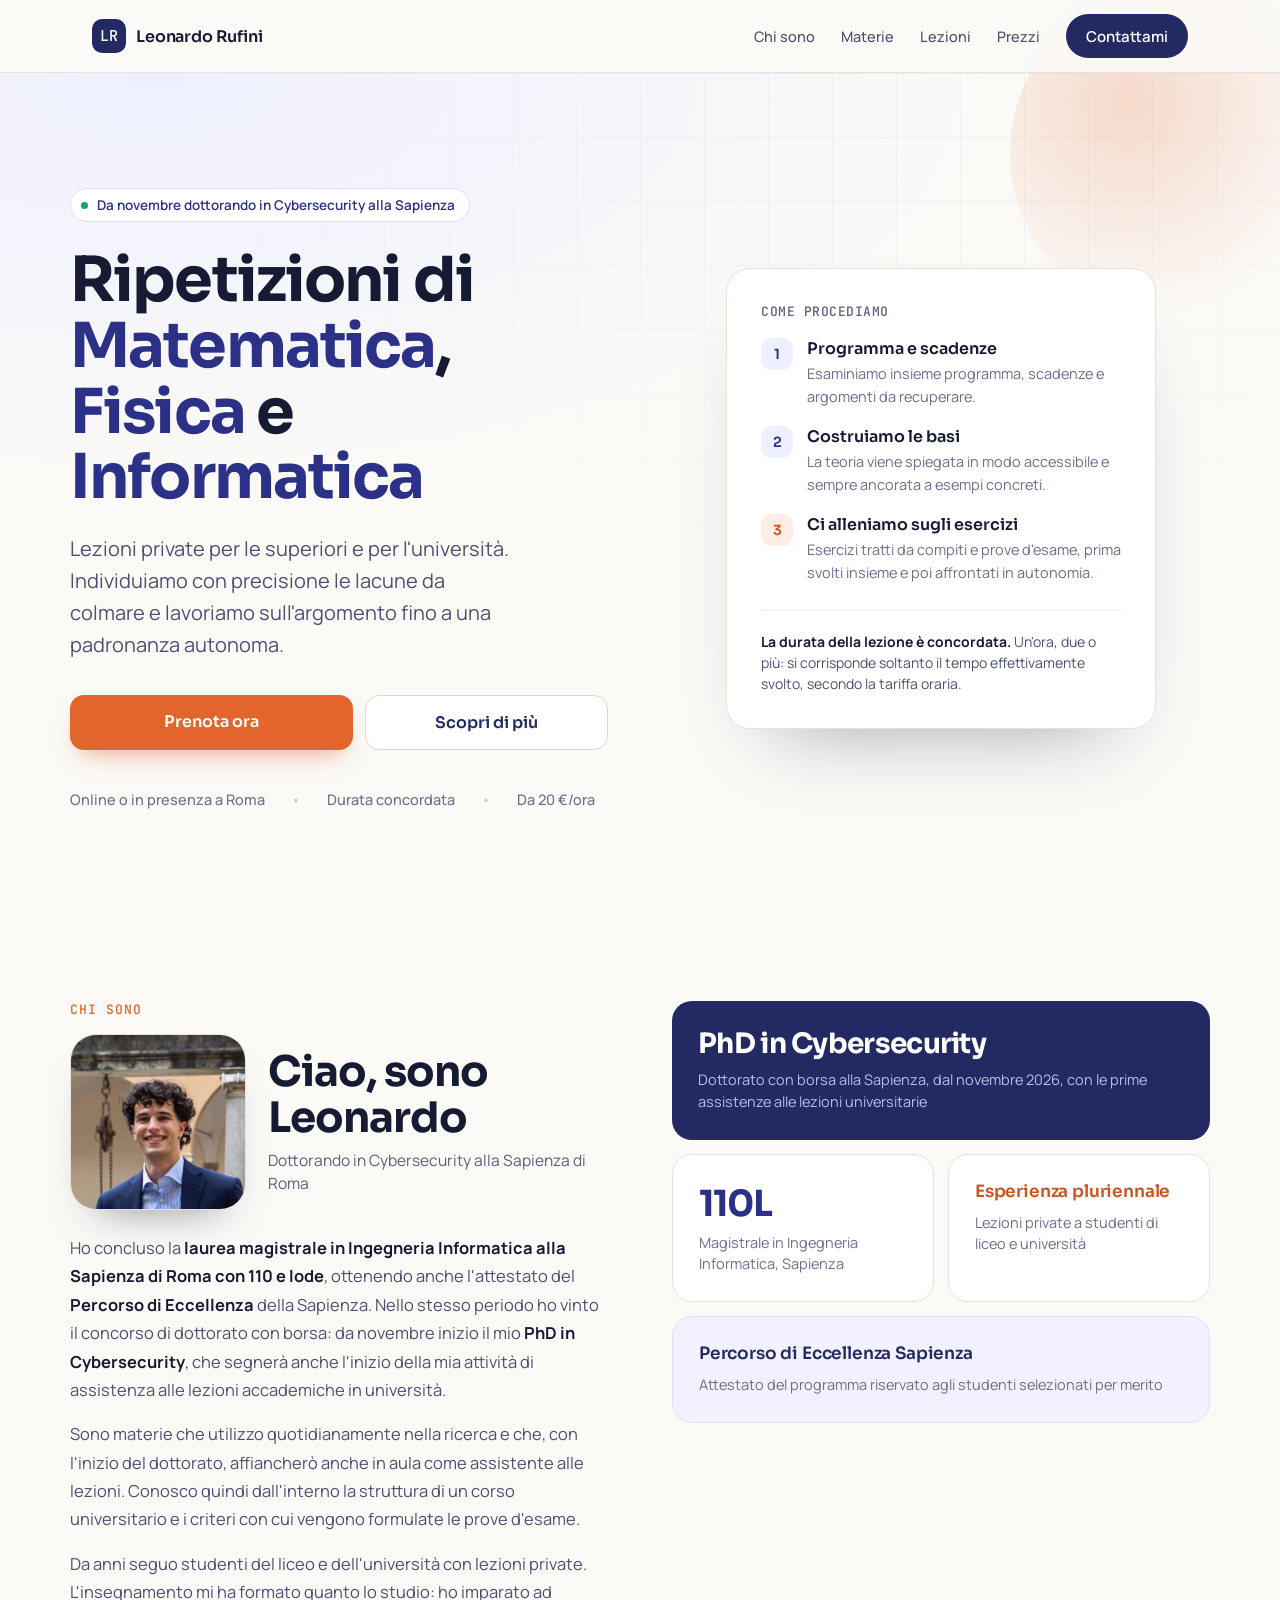
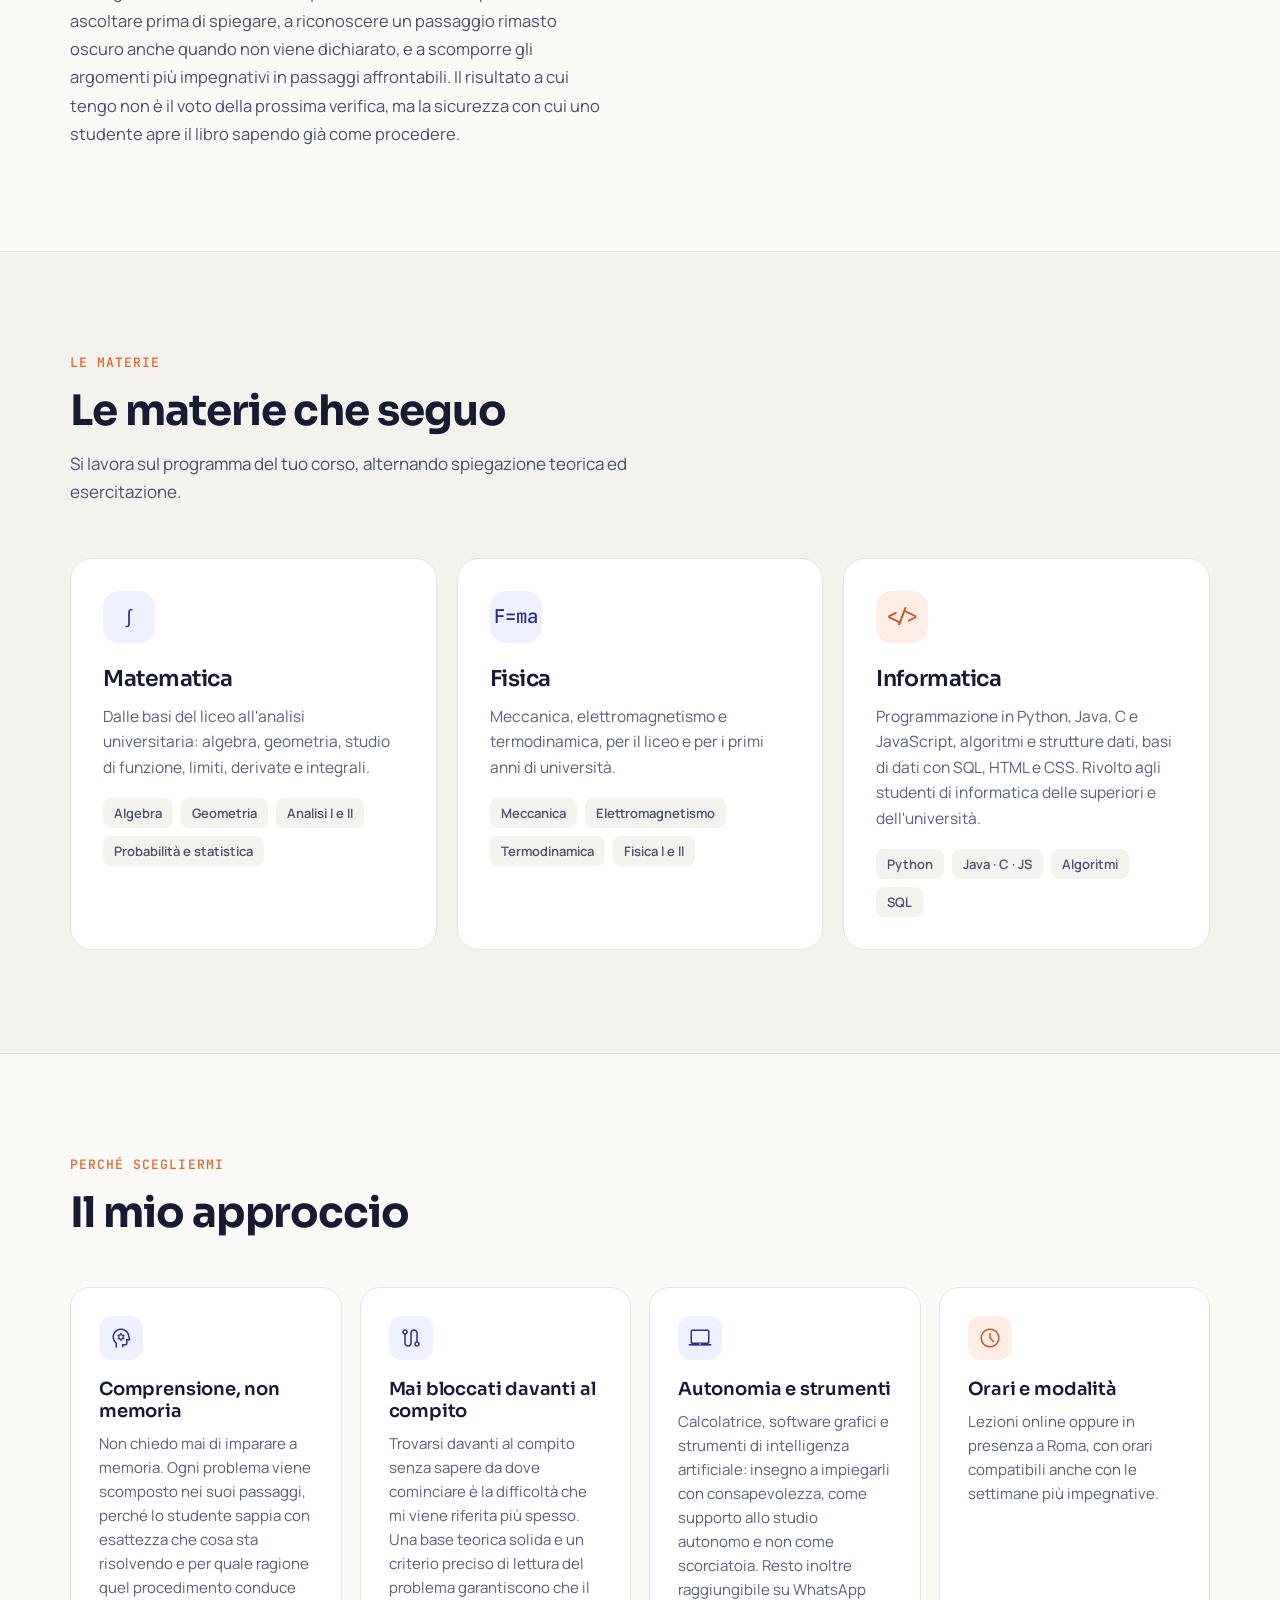
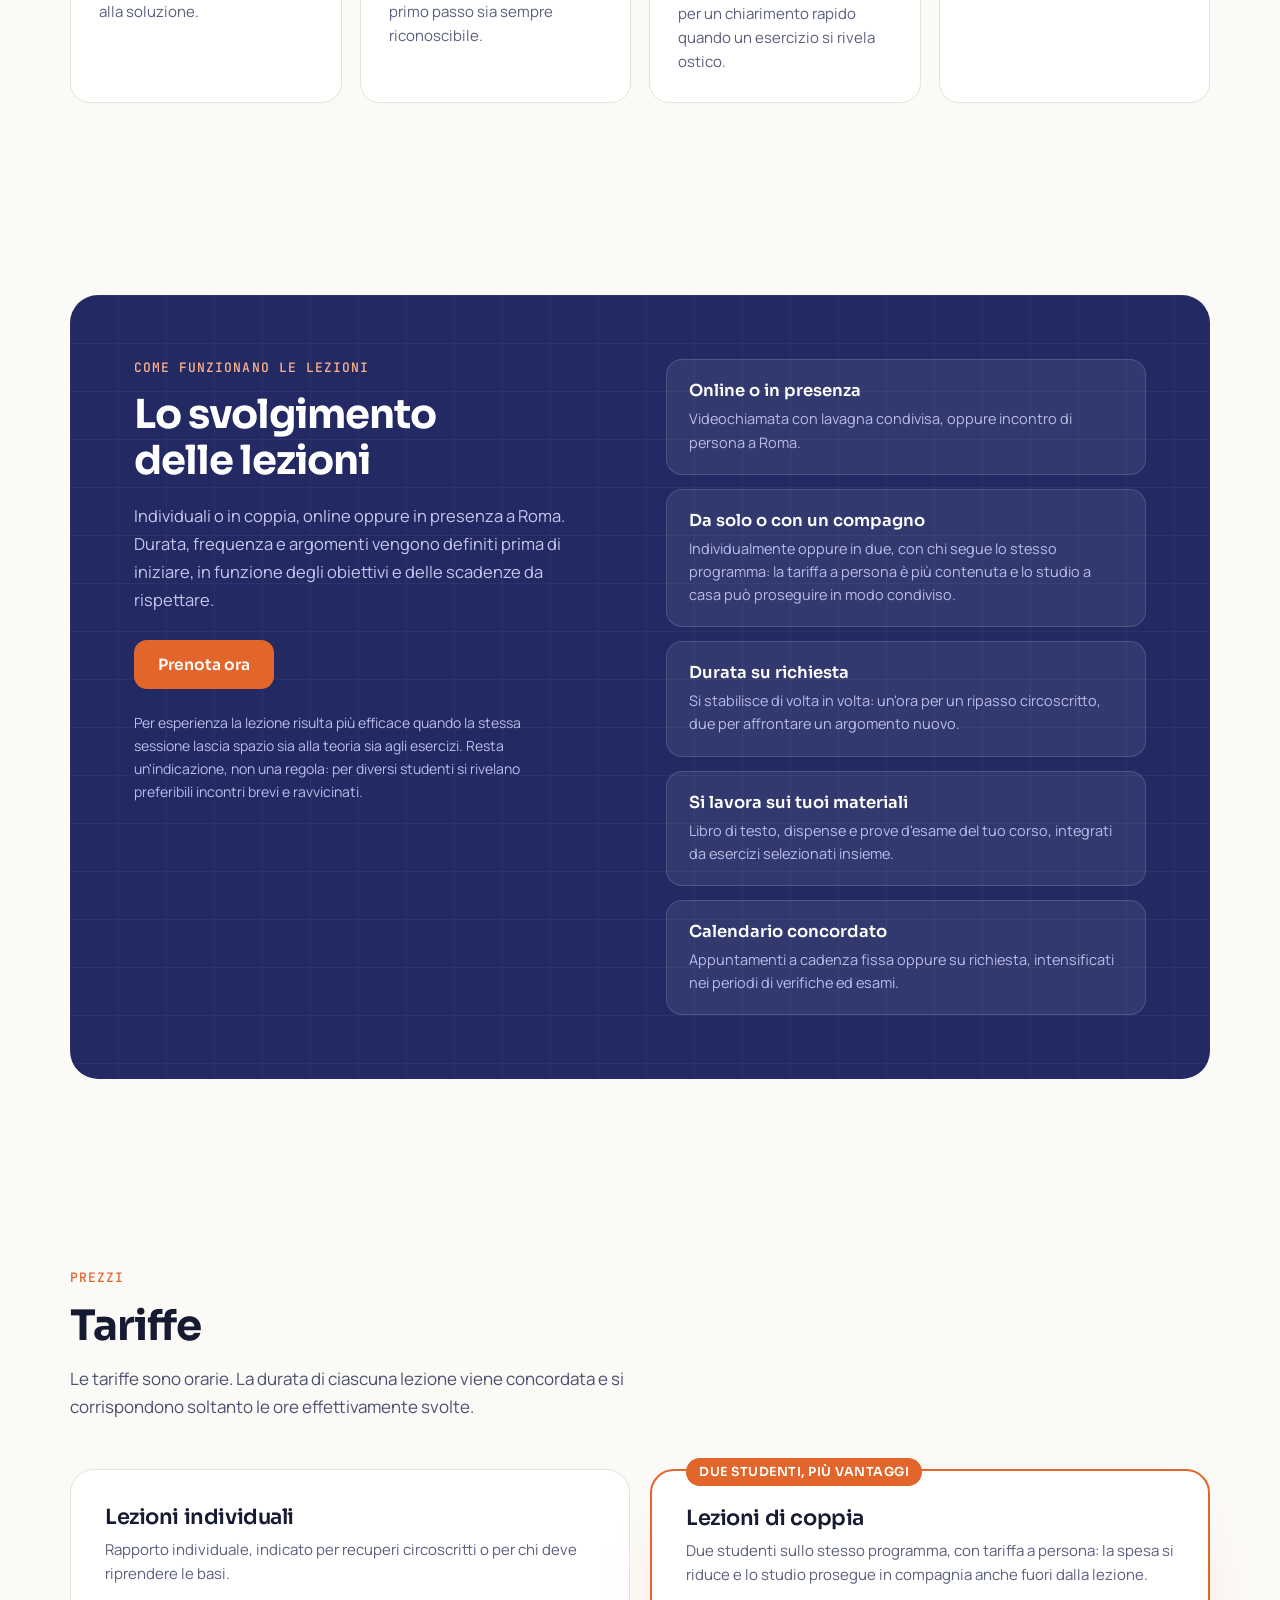
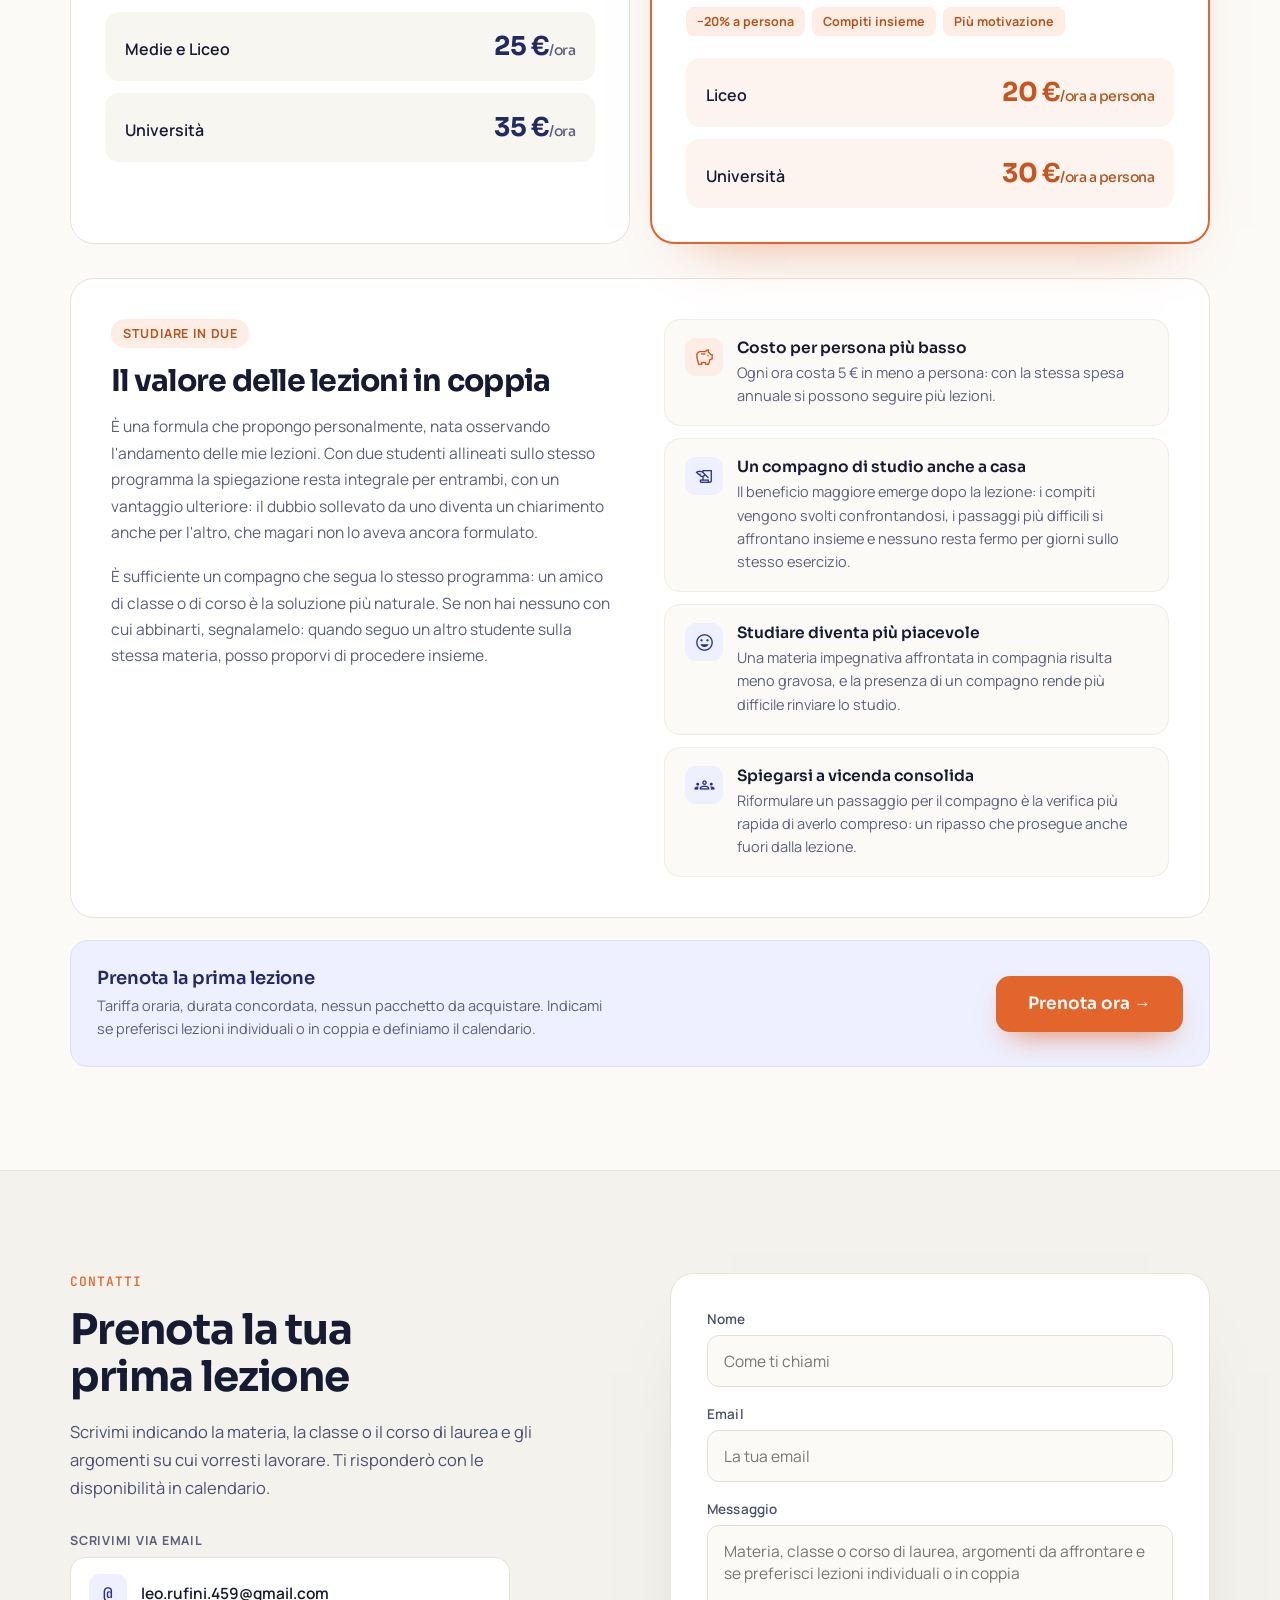
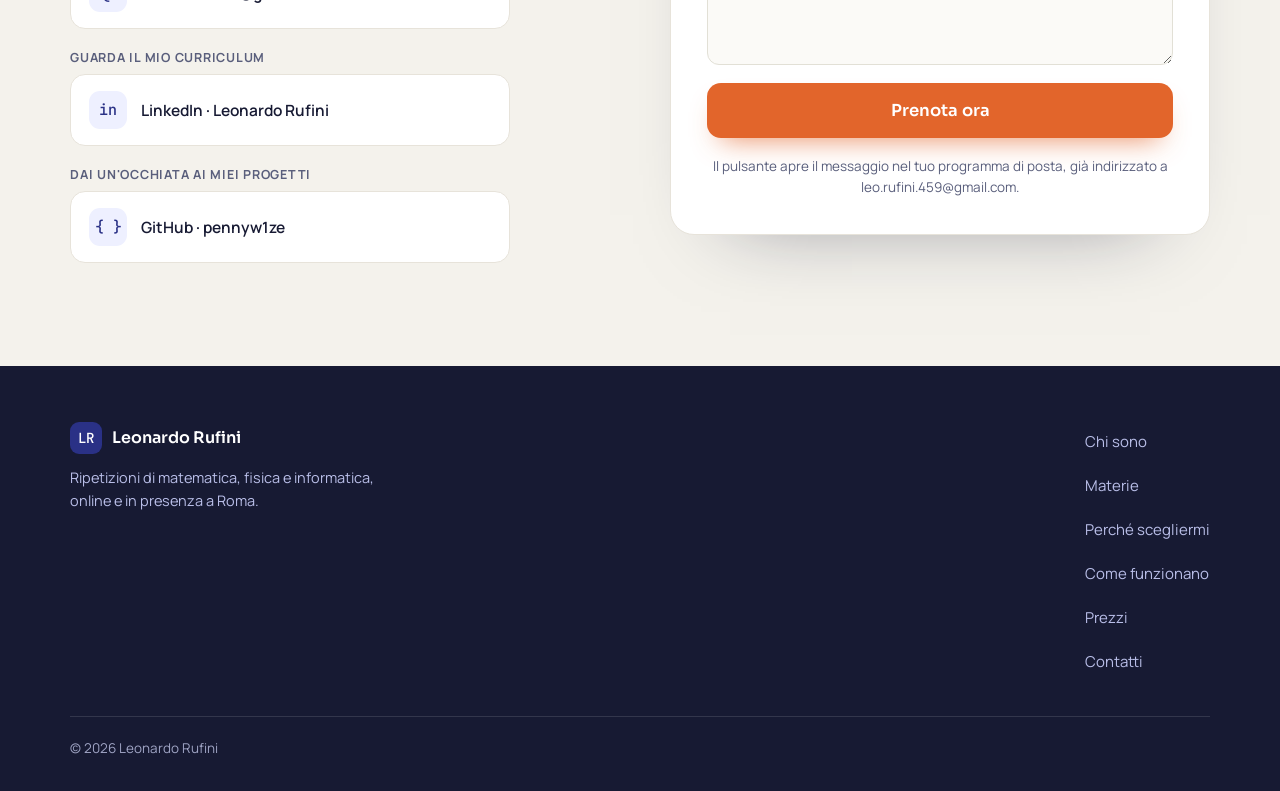
==== commit d53bb547: "Fix bundled page: unwrap JSON payloads, restore title The export in e8fdfc4 had its manifest and tem" ====
--- a/ripetizioni/index.html
+++ b/ripetizioni/index.html
@@ -2,7 +2,7 @@
 <html>
 <head>
   <meta charset="utf-8">
-  <title>Bundled Page</title>
+  <title>Ripetizioni - Leonardo Rufini</title>
   <style>
     * { margin: 0; padding: 0; box-sizing: border-box; }
     body { background: #232A63; display: flex; align-items: center; justify-content: center; min-height: 100vh; font-family: -apple-system, BlinkMacSystemFont, sans-serif; }
@@ -374,95 +374,7 @@
   </script>
 
   <script type="__bundler/manifest">
-{"8bba9023-6903-4f72-b92b-31b0fe6843ce":{"mime":"image/jpeg","compressed":false,"data":"/9j/4AAQSkZJRgABAQAAAQABAAD/6xaJSlACEQAAAAEAABZ/[base64]/8ec8Cgp5MP5+PTC/[base64]/x5zwKCnkw/[base64]/dzKPEUDdCjlLjp9fT+KFjRVnuZ9v0oXvTe3k6NYMFYwDgYDVR0PAQH/BAQDAgeAMBUGA1UdJQQOMAwGCisGAQQBg+heAgEwDAYDVR0TAQH/BAIwADAfBgNVHSMEGDAWgBTOUeIEgU5kWyP448TPmj6cwddcwjAKBggqhkjOPQQDAwNnADBkAjAxcx0UngF60stVjs5G4T2eiptsBk5mf9oCtfJPAUBl8qs/PEXa8+gk1/[base64]/4s26mA1esMrsRpJtdtoScvmkpneMeyO17IeU4/UoWUDhls/VS5tBCE5Zonm5D2i7L9/F//bAIQABgYGBgcGBwgIBwoLCgsKDw4MDA4PFhAREBEQFiIVGRUVGRUiHiQeHB4kHjYqJiYqNj40MjQ+TERETF9aX3x8pwEGBgYGBwYHCAgHCgsKCwoPDgwMDg8WEBEQERAWIhUZFRUZFSIeJB4cHiQeNiomJio2PjQyND5MRERMX1pffHyn/8IAEQgD6QPoAwEiAAIRAQMRAf/EADAAAAMBAQEBAAAAAAAAAAAAAAABAgMEBQYBAQEBAQEAAAAAAAAAAAAAAAABAgME/[base64]/
-[base64]/[base64]/TDy16yPKfqkeUeq18l+qHlnqh5T9PEvuz168/[base64]/RmzbXM68neM6dT48k9BebK9/[base64]/i6U6FCW+Lp57NejLbNBMQykwHLQ1SAJqnym86ZyrOjynBkWojLUsz3yJevmi6Onkcdlc2h0SpNq5ZroiMjSefoi+zGa0wephrx6R23w9B2YZIx6/P6Jr6HLhvOu/[base64]/JfXc+mlZaZWwAGJgAAAxDQ0Zk+ffBSpa2Oh6yAUNZpXPSsz0KldUxaFWRSsTTJoYig5wM6AQ0EACgOAAAAAAAAAACLRw8/[base64]/[base64]/TNnfg9Ca8uuvj1nPEm5k6Ylp81Hd1LbHTj4fW5zz1vnvEKxNtsfTxvHXXz5ru1jRePzfT4Nc+VBvHR0cG8vROelksxN+jn6KydxD9XzzO/[base64]/T8T18a9rXm3xrRzQNETwbedWbnWyqDWRNUAAAAAJgt8OpNCzWRopDaSANArcgDI84Zy6IAAAAGAAAhgJoAAAAEc+euWp11NZuGG/PqdlRpmoAAAY7OPm7+DrnXE4YeRZFKLNe/z+/OvYeW/LsTbXFdxrPlbeptZ8s/pMjzV180uO8aZ1rnoVzx0qXLoNkmdiznnec3JaRLj5/[base64]/T57VPoTxtV7srrG+fg9HnTx+bu4+vHNk6zYnKXAVNoOjm1NdZ0zq/[base64]/Z565PRLxqOHp4KypXY2GsjAAKSYSME0wBiAQ7OTts1YtZTmx0ISYZxpCg0AEcAHLoAAAAAAAAAAAgaYAE82/NqKCN558rmXp6ubozenTl6c1gAmCGCBBjvhqYeb6vmbzzrWLH2cfpZ37PJ2cWN8/NZZz5d2es8ddCMjW86f1HjfQZ28Onm6Tm8v1uXnryOX0ua55X0Vc8mnbscR6Gk15m/ovN5ezPWUx6JPK4/W5OnLh5+zk1lUnZloUbdJ7GNndntz0x5nPxdHNTpVrLE7BpgBSAENAAAAAB3cPel2nvDEFoQpqSWhWBElB5oHLoAAAAAAAAIAABgAATybZ7zzxeepzoF6t8NcWuzzu6XUHKhiIaENBGk2c/nd3Nucedqxez4/[base64]/[base64]/u4ui67+3zO7G+7bLe50jPnt3xwwm+nPjyju9Dx/Us3jz4s6TgjO/VngUelHFqRjSRXztevTl1l6L56TrWWiSJyZRpnXnu+Vr0+Lpyl8qMtfR5e30fJ3xr6O/[base64]/h9Cx0PeAYJMJnSAmpUasRJHnAcugAAAAAAAAAAAGWvPULo0PH5fS8/eV0c/XCx2yI6ePdbzvMrfn6o7tJrNABgAAAIjk7eXc2nfbHboxrnuccnnNOBFdXP6KaW9tTzOL2/[base64]/[base64]/[base64]/g794GPeRgSVAE0E3mqEQxBwgcugAAA0ANAAAAAAAKAJHB3cGphF5Wa5t0tZ2ljoz3l6qTzQBAAAAAABQYIYiYBzdWOmemNTXTeO+daijUjn0yXMcFNONNsNJd6y1hpoiNIjObVk0VZdRpLpU2vy/L359uE+nPsc9/P+h2bHL26Tm8+G/PWaauUMIHNatVYAAMEACYJNGbVQMJd+7h7t4HL3liCpERcWVneaiqYgYcQHLoAAAAAAAAAwQxUMEwTLh6+XU5senn1DbDrid46JoqnGwyVDSANUAgMEwUAAAAEEyudazbXVzdObobVXn5enK+ZHq5nCdJLhe2hndETFZilqEqQhFl6Y6y63Gi/[base64]/fynMUhDUA0TcVWgnYAABQmROemY2PNQw6Ovk6umG5rWUJFTSIoQTUihpUBHMw5dAYIYIYIYIYIYIYoAgmHNjrzbnT083ViiYLDo56w14+qzsB50hiIAAAAAAAAAAAAAANOXrw048urDUwVKV1LBogAUYDBylOpXedy6aZaRTTae/PrHbc9Xp8/[base64]/8j0z9hfz/wBB5u2jq8zk8/1+CuGms6BkIaFNzVXF2AAAUgCE1k2EomHT0c/[base64]/GkztyKAq86jyfnvb8LedKiue6AsAKrTFnodPkXm+weTvz108u2edYRUYom5VTYgkrfn6Jeq40gGV07Y7dMRYXKqQpICQJpCqXIARiM5dAAAAAAAAAAAAAAAOXz/[base64]/
-PoxzffmprGzL0fK9Xl0+omlyvP8j9p83tz6cO3DvpmIKTQExTU1Po4dPXn6NePp15eucXVKxiQtYqSCqy05bn5uEY0wJU0wcsbSKxrOI2LlqorUqoqyqgNXm6us3ZpWTNr53XVrxWej0eTWXsV5O+Ndy59cadQs3V5sSloo0lUIhAc+gAAAAAAAAAAAAAAHP5/qebrO3fy9edAAZaxZ5HocfcdAOVDQDBAADRNY9M6c2eHp5URepVJWThUy59/ndvPf2M1PIuXpnT46fd+cnXoeVc9bGbNCOkx36jpzObVduUTarKjM9bs+b7M31BtM50w0rzuzzd48Vy+PRgQAUADAAEUQymmNuSnLqnIlkstw6pwzQgNqwdm7xK3rno6t/Pg7L8+Jfe08P2eHSoaykRDA59AAAABiAAAAYmIYmAgy8n1fL1nu7OLtzpgBlrFnj+jx96bgTQAACALceefP6OWmM5dcUpvNehNPEkSSlw9Ly/a57+qA5lJyVt876r6T5S/R83l1ty8a9Lp5N/RxDadYzLiWE1ZOekGc3gb+x4FTX0ccXos8nl+z8/1x5jT49GJwIBgA06ABMABkVncaVFU2gbljcumCSiWtOGlkOrJC5lBmozd/Q8zaa+gIrlQRABy6AAAAAAAAIAUAKAAAR5vo+TrPo9PB3400wWW2Vnm9nF3WdLCaALBZ4ejlrhEd+dZkwsdJlXRwdEuiUWMkhxULh7/wA/[base64]/[base64]/[base64]/[base64]/V25tumNJlaKLlIm5lznSaz6GrJVaY1zuNtRFEqoom50sVOqRUs8/ge74MAHPY0DQxACAAAUtS21VgAMTBNCTQISgEIFK0IKioYnQ0yryqzWsrqqTpiD6ZNeTqAAAAAgAAAAAAADg7/[base64]/xAAC/9oADAMBAAIAAwAAACEbTACCB0ckU+D3Hzmcc/Vu49e1M4tP+z0uZjAiO/8Apv4AljHW4IgItLb3I1hEII8J/ObR8bcCOosFZrvvqbHT/P8AyQnq+7oLMssiBFN66OSDFXw2PHDEAIH6AZMHMAACepKNt8lDmFlE1Xa50+d0/wC08W4o/cOtxxbqJRVN8/[base64]/QtlCvwqSuxzWgqgCQTxhsqZIwnRkjUae5tCDB4jnUkHEWQIeFLYaYuqEwhvSChXTmyXAabb5heySS/vfM3lTwvs1FllHmCQGAUAwnq400QpW3O0VWpsFF7jQ98WSzhPz33Rp8bB9DtBsShgzCk1tsItYlzRyAU6bhdAdkvDfvwsdr3277Wbu7whkuubzzuTcGEi5Q9A8il97Zz0BzSf0dtYyA0hNEbiQtdLZz7KZ2bmIwovshDuwDiZotbaN/wAhQQIaVpVB2eKC5I9A+TpRFZ9on/vHvsyV1xmmkcuW3yBac8swo2YsIE0Mn3hrrZDrfXTBE4So0oBoFR/JmWKShhBnHK1dHH/UAk1B9ZB5N111theqamK2uq2NFeU11InHTr3DC99EMYNzb+n2v4vXsQTL+yGKcKeT/KWDzLHnHcd9K6qQxtHvlhvPuMwQIk1zCGi6GN1ircqpw9p1pxxV5wtpsGt3u+i5GCukIygreIiNGMIMz15F/wC/cffa4jj+ZQjnJlcSHzz5/GCGsNnspmsp+dZnzhqg9YDxZCyWthnh4XARkMQU7SeQRValv+wXaq6Rxr/v/Q0fnLjuuhnonvvvtqd00hx3Aax3rXkBtDIBObDgWfLV+QQw1Tsv/wD/ANjlRdATWuZ33D++6iO6CiS9ulPQq0MAkIMjmPr4Hr+QMISH6JlMvJ1LLPZ+D37rxRWErkI7DxZyOqGCe6yvfzhxEmNX99sIg6/jQ2cjQrXD8oozjg4gYtr51pHZdtit/wC/hbQud5Q5zzvvupmUTLnvq3WOiseHHPDMSP6elL+c9eVgIqq5/KFqe92z68f4p+1FZHMEh1hMGvr4RHIAw388/wDS4odhYE/QN17HHuHJhBoUquUKMcdT8HmP7rd9258wOUY61b6vEIcMRoN+8cMNeZ9e8sj8Sfjxn4RyQcaIN/m5LdmJvcWltsIJINwlPjBzlzwYOcwH/wC7jDf/AP6www4Fw9/0YWcYHHLPKuN2/Ox97Z2W7pxc26o/jqjTufIHKGCZhVZWzWMhz188/wD/APnWPh37/wCPWa81Bm2QUmodmI1+0P0pg0wl1G6tvwmbEIAHNDw4LvpM5vz/AOvP/wD/AP65GTd/+3O17i0DS93OwUXXBNmwv/w/NX1H8fKzjw1ANDEOEZH70PTc/wDP8MPNf+scWvRv/wDlAPqN9zOh6C9CYAaZvHzxdm1GDNL4pvm8Ac4kIG8XqbofDX/P/PDDT/PXwP8AY08xxDw3xpics+72CuUc5OPNJZoivXpyyRDsGPPFOEjJ581k8w0wYxzzzx/6zPUW4ww72ncdldgSThr4YbbFJaCrRjq7K1gdrskPCOAAXmx4z7H87ffQ83T4080FTGs3w/5Dy/76SgwwxEq1Wq+FihPemSfNw3YZogOKKOCdY292/NQ/d/ac8wx6w+gViX/089/YsUL27GYw1O3rcTIiaASoZrc9znmqgPIAPKJrxx85L817+e+w/wD8MdllTEXjPeeEb5njCoGobX4Thxrv2/1nWNIkMRq64CigAhw5Pfc8Dz9/us8sPuEcTzzWgnUkOc/S1NpdPwSJSsLTWsB8L3R8dQUIYL5r7JQggjquO8NCkM0kn808sO1bLvJoViv/AL/fkBR2QBoV06aD5mVUZgCgsm8KSJWWGWCoUSPnzbzkg89V99/zjDR4ubaSzGPPb3UXD8Bz77zfGa0IjS5+DNmziwMZ9+ayOgMMl03XbHeg/f8AeYQX/T0EEH72LU9/QwRzJh1iD2j6Dots8SrRf8EoBC+Z/OSdVDhkukIb6031v9/x6WcbT5My1C98V/ffcyh/3+keA1fMnFpWDEagKqa06eJtskgVpjhiKX9y+xrjwZz3bVcdXBfl6bpaABTdIEmFpPoOUrUgNJUapijuN3vaUAfc+B6msvYr8w59yg89/bcffYYQWZe+qvANPffTDH4zII98inzHor7kNrJ3GNIF59+yw6othzi7UZ/3uz//AH123303z88Nrkyjn333zDOP2rOSAVeo8TYLVoJcrnsQesT8bO5Kqm9+GnusAY793/8ANNxwwjWBvZJQ1o9xgACDFUDhozqZSwCYRHSlQfrqfzp93TaCWwzb1VfbBY+HBDbNP5A0vLORexPtNNTj/wD/AMNHmayUl7kZVIFJkdtM5ar9M6sbBovYORVptNfA8P3133+0gsNyHNRQ0HHOc8s/Uul88JVH0Lz15YHLuLfHvnec5/6hL4JL4F9eMdE+0MMPNkH49PTJ/hVBP+89+8M88vkToHdpDTghOhpAJ3it3P8A43CwQN3/AFCbe4xKM8848218c4x8E9wPrT48885x4/7xa0lRzE/UxA+MalOWyjv5wL/vKL52vlVQx+NP/wC/fvMvNvP8lfPTVMPPOPPOM/PNU/KkRBh6dud70SbY9fgt+ino5L99DI02V2E7889//PfPPNflWvLrd8vPPN/8PGUDRiqcmOhY26C/gERq5jVlB0Y2+Xozim2m21z/ADvLPHDzzzPRaDCdPDLNHfvZ9db8jjdKJVZ6iNc1RnKnxYJv01VhFMbAwlxhJU4PzLPP/wDz/wD+/J5f+O000wwwwwGHJUALV/ESLsHuqvnE4ezBDb3er0QbnbSDmEWDAPAIYo4wwyAMdswuYQ0wwwywY8vuR9WzDDcVvN02BM+2Cdzrxsa3lB/50yCmBBiTPz3zjLDDzDDuTDOqDBBAI49Z2X26ewys/wDkz2/p4mvBooiT4apvQpqQq3ZKkIB0yAAAMkMCM+838+52Y2y+7uiMh0x3qE0JeHTkpPvcSG39VUw8mGsNfpoWHU+poEYO8884886mKOWUKRL0+/4zt26wouEOKxvsLdvOFQvU5b/ToAkMPKiqI34DVQ7X1t/KC++u71888bySnHkIJlTOunvWoWDbpMckSiZXJ6SG/fPtEwcBMAGWjsEAIChW5B2/2++2ep++tSOPr6+1O5/OYcN0lFale2ZdauvNS5Rh/H7J4XzZwwMAgABbaGAVPOiDj62ShBCHMzGUc10bAUqEImojEMhtr1SJlQ/3jlh1xl2MlDFyqMvmzzb8KQ0xV/PjDDBBFGuRCw052kiaQwDGgaozpF7geSz0bVH0lNiFFldLDEqnTcorciXZ8HNp3999BBRDdmwbNAA/0p6KJhrTzPzAjqAo4yx3nJfB/LvFN0rj7nj4wFmv58RSW/vB239ECHHPrQLupBce1TPz03J2zOxP9myx1yJ8HnDvbDrxn5fLXpEj2EGK6LKmOWmKC+uCDjvoSnh/yt0e9Tvf21DLhd/e8MWroGhSGRz/AAxptt8863JYlkkyqtLgT6IvgHqggBZFV90NHMXju2yeT91+H9ZmVyGwZCsfY36zx/8AlcMNdANO5YOlypT5UygDyjShgBNsPHrZ1Y5KqM2T1PbwoyiXSmSEoI7UBGcdM12RGcGDdT5bitHs6QobNQDSRCwQhOexKItnIIYBNniWcpswx043G0cDjHWR2vNPONUdzHDf4bYmPU6rg2TP/8QAAv/aAAwDAQACAAMAAAAQXe2Ce670D/VQqBqH4I43h/OpYUL+buZYWHp5NSRJzdtxkbzXZ9lx4aiutsI99dNPqnM3OuxPehLmLU+6XCosKkQ2v/KUXBLDT3M4JKxm49lQ2a9NhhxVRiVg11Jl59S3N7l+LNr4aT4HeeQo6ohRCgoJb+os0tl7TlVUiE1l9RB8km8lV1hUa0MBNtFd9rfOT5HV9uOaGFsCzawUxDGds2cnz/UqRRLyiT7oAMZJhPQWgqhBU1UFdlhVdRFxc7HtdLAclLwyJjEWkMzDvltNL5Vjri3v7thLSGlUoZJTOGPHhm/DzfHC3kmkqNx1hMAEuiISWm3BdCIayPuexhks7RyXZQADGy+u2oJC13vBfISW9CWUzNfngMIoiwf1WhtkPzvuz+Vjr5LwRMpunC08GZiw91T3f/zPlJQKoKaaG62sQsYtbxtVTmWy/HkBNnObBYjMOglgXGKH3Livigwfs7eK4xj+N0o+sgakB6N/4hyr+Jo5M9hWCqaCmxoQeZDiCrao2QDpTbntGsyJBgnDga1hefm+/wAoNToev1pm1pt6OTCVdHNltnoQ4C1ggCRaOTlmYuTXOshZBIdW5iZvE2+UWx/sHQRhY2SVdYj83i5FX4qbVdIaQQcRx1Cyq8Z7FkuLJWYZz14UrIBfZDQDdrvCMe9W4RAlc6eZshUI9vjFMRlPmzTeYDTUdHS5yfnvALVWbGBXlm2b/QhcPLXqM8YTEsxHWwym2+uJkwACM7R11Xbtpuy0vr2BbCiIp7iCGJXp4Cl0mhSV1+1xbuFLBIa8MHcPAVniHgzcoorringyXWLe/Ddf7p1YGGUqHHAVGUx2D+//AJknSzEwAJIaZX8tdnXmkHqonO4h2jBg0pxs8UuMFiKsxGAVJ0UpJ9PgY50IByF0ix3JQvNzuDwp5PaYRFGiQ9niraFmWTfjzS4BrkqXoTMIVfMfO8dFgPsPFqmTxwur/KhB4KpjcmoTV0Hq8rcUUF/HP5P+zEzN1i1c/wAwzmT+kZnsGyvX3/W5NvE/hlMoDVIB91asg3Jv9wERwMtdN5DFm7X+Et0r45TxtswVIs89vD3jnT77jjmKHlTIx5u76xRhBGb/ALAZKDVrSJKZYQ14Wj//AL40Dy8OYRrfbf7T7/sds+f9/F5oIMw8HADAx4N0300rG0oKEF+wgJOeMzVkW4MAACgEE7FFh3xCbPfGffPsM8hbGO+keoEyhTRyb0Kx/uSNPJz0arzgcOnWI+1/qBujTN4GC60YCn3WwfF/+O9UjNV+8h0DnEvBC5KpJR7kF4DCdvWytl211oGyxpq09oSIsByujNBJ7LINzBv85oIUENd9O9WgMOIaCgWi3Nx12y2cxpx98K9Mlabds7uZfv4mAXoICm66DsKgI8R8nt+9ssNdqu5fsb5MKGST4JTFkhrnp01RMyW11TZ9drcMdpm0ACIb4Lcy+qIOWAqf+Pvte/8AmXbD37+ZClGvwUS0vpCNLCY48QTjCiiUt2zP7NWlcOSQNkWvUQwAKX/zrPPzDPfkPWdDGWvOva+HkOVrfBK7l1uBZCHGWPDlchBKIt4QqyabxIqE1Jx7PPXPjfz/AP8ANdRYFP7nqnXLFoMZcAdjLkAwecXePjFFigb0DzgYLSypp8NxbtzDNP8AP/DLzXnXun8XIDGFkWu0J6oCsrpHxBPALyxIptqrhOxdG/zAGwsUItJeTC4+9/8A+fTw002czhOUjG82lbA+KfaNYLrf/g7O/[base64]/bBxovvBcNV6QezI+wIC9aUrJTxevZDH/ADslsCDGehSR1fVMs99yc+ZSbLWKQ1c0qf68mpe3bwyuvVglXgifeLh4My4IfMyA2qMikGIRfIZjesQI7z08f3SxLLQ7GN4Wca9ZbH/WwZ11DnYNqSOangtT1r5plFgrWIsMYRm6Jf8AfhPKEOdveEvGtIHy8UAyFdU9QkOgg4nA5dPXqfc0MsgMwgZjfFCY6TRcu1SwOFuP2PzW3Vu9+OGslzGc3mR/+/FjJFf4OB76AvY06f7WUZdaRZ2WTM9vU7ftmVNUp99q/wAnpBnfjz3pJop7ltcOqD6uQIPTgqM75TXM3oVHSzNITKnaGjGRynLDiP8AdaSFvjjic78//wDtOuzQPe13YpL+vZLXVMQDUbq2t1rkHhaQjszQtW59y75seOFX2u8WeQoK3/8AfrzvzCFabUkQWX73/Oyxh9ucSLQlVGquIZzjaRRBmpHexfiffaDhJd/w5GTDtvZB/fHyWpboRMHSnafzuuMtzEb52hDqfcYD+stQ+T+XtlAf+y33N1R+nmJZH1B5LFVT97y2Z8zW9LhjDHhB9BFo9Jkp5uWJG949b9JcEbokp7aOL5jgHCNbBLTJ1+9H/PP9jOFeqsAuJrTHBXpJJLxlmV6eKkD4Fxp1Oc4J2w8lHJKPVTFT/wDH3NE0XPr8cXbZ/wBAHm2FHc0qF0McFu2G9cMVwl+zHB3iBGdVtCCOws9ZQ/mkow55O/HHuE4GOv8AVZDx538a7bK7Dr79tXXD/DQwBV+jFj/nq51M7abmsTG4wvg5T6WwHnEF+jNFfHJ3FppNzOvbH09Pz3v7TzL7ijKxOr1LIRJECsd2/wDqBexzyhw+f3kDPh8qw68xU7TU940fVg+G0cbb+0ww7zz4R6fff8X+n3Op40VgaVIjGPLAoYgp4vAW58s4pf8A+cv/AHzDDLusv/47kz78WuOUxQG1u74zRm3V7JTApAmCE/zvJbKy8Gmylv7nDqt9e226OO+OKTlTapo894U4c8pMvWED6nYPBc3vezQCbdRduXwrYvVKlIy42Hn/AGCT9DktsgAALDs+kLUHYMMPPHthDS1Fl1UL49/PGlAf4Nt9Oa9oPH/
-qGKYgFh1JjscjDDmPmMHBLDXOKaruEEhALcBOBwPoYnWjy0VISr6xtO0hM6lU154Zf4t93Bil2QyBPMGMPFjCu0jiVKhgjix+f3LCiRincAG7JmokxqKbmOBrlndlIcXG100cVNaMQzDCOHPCJCDl0dIeSgESVEGwLmOFnJmMrJRbaZpo/jDuxoRPabJZB8kTqQR/m7Pf/nAgkhyXPKJNwtWQNaMHPWKA7MeX/Xm9Gwrka03n/AeUdqWeynYjLg3BMnZ5dvQjDJrtguqfvj/wBduk0A6G4J//ABaZliHdbsS4Mvg2xVN2EjZVbCiVUb7v/wDlkt4f9qqHja2ShJC08pM1DITXblFD5zgh07+U8tj/AGz7Gfc/0k7m5QUcB50UADXIcdgyPRS83zwwQBwk8Cn8Nnx/9d1R482v7EhoYbMw8CBJxR4vZx/x/wDLG+4zYEZ6mnpaj8TewgHwi72W3UlJ7VQYKes42rc0VYZn/UwcRxTdnSoyBV8rwdQqpB43O41XA4o7xgLcQDvvrnGj/wD58BgKpWzzMODGfsnGtHJw+pMgHkEPJhcKoCCGhXA4tfbFXvFgMrb3DDT/[base64]/xAA5EQACAgAEBQMDAwQABAcBAAAAAQIRAxIhMQQQIEFREzBhIjKBBXFyI0BCYiRSc8EzQ1NjkaGxs//aAAgBAgEBPwDKUiikUUZUZUUKJlPwVoUUhLlQkNCSKESRWgup9TK51/Y10rlXsvmzt/YP2l/bLbnWpXXWo+livoTGLpsvptdXbpZ2/[base64]/JqWy5Gt7lPyU/JXyU/Jr4FiVZ6gpjlIzs9QeIxYjozsc9RyZn+DOKbLZqUxJo1HdlPyUxxYo/JRXyZWV8jj8mX5MnyZPkcPkpGgkUNFDTKIoooZSGuSY2ihNGgqLL+BF/HRZaGhI08ja8ncpD3I9hIcdbooa1PwJrwN/BepZZZepZmMxm5fkb0XNpiT8n5K+Rr5E9BMQ1yZQjU1GjKyin4KY0V8iQk/[base64]/yWvJmXkUle5nR6iFiRLj5G4+RTj5PUiepEzQ8MzR8GZeDN8Deu56ipKzNHyZ41uOS8icfJmXkzryPEXkWKj1URxkrHjI9ZDxT1UeomORmZYps9RnqSFNnqSM7PUYsRnqSM78mZmZmZlmZmZ+TM/JmfkzPyZn5Mz8mZ+S35LfkTfkt+S35Pzy/JZZYmOeySM/wZvgv4FL4PU8IzMbka+S35G35Ll5Lfk18ib8lvyJ/PQxJvtyZRXt1/ZWX1Xyw0m1Y8GtaPTZ6ZkHCMVZ6Skk7PTPT5sroRZZYr8DSUFRK752ZjMWWJlryWvJa8l/JmMypalryZl5HOPkU15JTj5PVj5PViPGR6yFiryesj1kesj1onrx7I9Y9Y9Y9V+D1mes/B678HrS8HqyPVkKc5bI4aLq2NuTXhFfJ+Sn5HHTcekNB2qVlPyU/BlKKKKMplMpRRFLQb3Qz8H4PwUvBOLp0POnuZpeS5eRX5LfkTfkV+TXyK/JO3VEcKc4uiWFOP0tajTitSm+VDi/[base64]/[base64]/9hv6E35JtaLlQkMrmhii32MtEIbaCSihLVMxlsM7Gpr4KY0/[base64]/xH36H2VibRGdVpoQTcm9tBxUXuJ3yTQkm5N/gk6ZGROaR6gnfJjOyZn1E+T2HG0VvfYxoPEknFWTwZpLQ206lHuRVsjFLos1NTUqQ4yKl5KkNjkN+yj/E116GLdaGTWL7dxO7paeSWonqPbQg0+45U0rHbYtESVmam7MOVop+S34M6VuzFxvoSRF+XRCeyENiZV2OGVNojGUpWziVhR0yvM9n0pC8EI1RXSkKJkFEcTKUN+2orLYq8kopdD7GCtG2NWtxSTwkqpoopK7RHFTbTFiKMmZ1KjaiOIm2mNJPNZN/UzDxKojNPuZlrTMWetJi+qKTMs7MG9DwZXdnYVEKV2OrbSOJSeHKT7CfNcsOOwl0rcSoiVyfJ+4/tLHrEXRhKoSRHsJu2K20YzqLFJ5mPXuRck0J3C3uU3IxLWljYiOJlJY3gbvVmdo9VnDzurN0q5t60JivUx4XBxvR7mTLoaFaiWhCObUjGupboa2Irky+V+46yCP8AEXfnFXKK+UYqSnVVohLR0JFGKtHbJPXQTIK9aIxlea/[base64]/wACxWj1j1ieWV6ElTOHntZF2uckXSZBOUrbOLmpOkISIRpexh7i25vk/cirkhRVIkl4JOrPPQv3IS2ElpTGcQ/6bMPRDb8mVvuLDZlruTWp6apVuVqJeCOFY8AlhtDk06JMwpUzDewuT2Li9LMbGauKX5JasSIJ6aC29jC3FzZQ/cwY92JaE1uS10GqfTB7akJ/[base64]/[base64]/SiW65TjqhEnozz0IhiLLTJRcm2RTS1RMQ0YXbUnHS7tjRQqJSozEh8ojTbQsNqrFgKGHHu+6GpVUYa+WXOEJOWr7GZOcmQFys0KH0NnDd+hDO4/ZhszuR+wmyLtITdslLfQzt31Ig/rSJqrRIT1QoplZTN8mdPZixY3Q8VaimpULBTVmJuxblaCEmYGHLE1m9F2J8ThxmopbEJxmm0Y6+hkVVkRMT6HzZLc4W9eruP2YtaEl3MLWBJEFobWSZ364ffFk53Jkkx7mDiLRUYn1bDjI9NojguxcPpLXVmHhOMUTxGtCctyC25qVtI+yKSW6JJ522cNaw5aHET/AKb1IiExPrkxnD81zft2YT5R2ZMl3F361uWhq0jEXcw29SE6W1ixYVrEc4MzxWpLGjTJYzZK97GRXOP3L9zLt+yMeCeJGKX7k2oQUYvV7mPL6FFat7kdkLlF9cnvy4flfQ/cwlSZETqyT1J7MXf2Yu0SiJVIi9Bsor5JDL5R5Nkd1+5KdRi/gxMVqaZi4rlVM33Ii5IXVPlw/U/ch9pEm6ssm/ZRB0yQ0IySeyHBpalfA4PwODvYcRoXKRHsY0lHCi77F5m+ceaI9UuXDbPpfJ+3/ijBnq0zEaSdkXfYxULb2bN48k6FNJE8S60M/wAGd+ByZqMS3G9BkexjSclHXQS5x6I9LHvy4fZ9L91VkQ3Uhtyu2YbdoxVp7ak0RiqHAy0OPwZTKKPwUNUORLkt0RwHLDc90j00ZELDR6aGuaF0M88uH2Z36H7qTybEvu5Q3RiKk9fci2LYcfgoorlJjYx8u5wUX6LTW6OJwMfAnqtJK0OTXYU5eCN1sN80xdEmeeXD/a/7JN0kS+7lhfcYl07QvbgJiGMsbJPm9uXD4EsXFjGtL1MHCUYul8IxOHhi8DCclbzNGPwbwpN1aZGC00GtNifNCFzl358P9r6mP24ySSTRPSb5YW5iytaIXt4cJZXKtPPJMbGxschsvlRGDk0kjheDWFhpV9clb+EeFVEI/wDBO9lPQcYTTTRj8C4tyhrZiScbi1qPXXmhLlZZLngrTqfuRVxsnriPlhbmIkouvbW5GCjwrfa0NcnsNjYxkRRFG3scBwUYRWLiLv8AShxq73u5P/sSvNqq1tkll/TsPy52I3OI4OGOtqfkxuCxcK6Ta8jTWjVMSEqEyy2a2SfPB2H/AGKi3G0yX3vlh7mJBpai9rDhKc8qVmHDNwXEqtYuLRdq+TV0SWjK1MplFEUTgeBU/rnslbFWjrdVFePk0VeI6fyZJab7bvzJnEy/4bAQnqLkqe6MXguGxbzR1MT9Hjr6c6+Cf6bxME3VonhTh90Wuh8ktTC+3rftIi6jSJfc+WG6Ziydai9lJtpd2cLwKweGeJL7mcHJXjQb0kqMWHp4s4NUkxFk1aZk+BRMplo4TgryykvlIShFZUvpi9X/AMzKtyW0nq34Xgl/jJR0f0xX/ca7LXLovls4xpLCgv8AGCXKPOxO9mRnXyOODP7oJmL+mcNiXSoxP0ecbySsxeB4jDu4slFrRqmJcsH7ep+5BLJY/vfKFZkY1NLUW3sQw54jqMW7OA/TI4dTxFb3pnFzy4EkvwYbyyXyjj8G4YeKtpb/ALi2EUUJCicFwadYuItE7S8ie8VpJ6yfhCknVfatIry/Jprb0T1fljbb3SlJf/CFHNKCitE6ivL8nG6YteEk+SbsUuVmJjKLpGHK1bLFIjMzX9yTMXgeFxrzQ1fdGN+irV4cjG4TiMJu4tpdzC0XU/YrlXLD1ix/e+UE8yMdUkLbmlzw8OeJJRgrZw36PeWWM6+DCwMHDSUYJUNnGv8ApIWlPwyEVjcPjYVaxeeJLDcW13T5IpEUtDg+Fz3KS/YcGtIvRLQlGSqLdx3nJCk5ardqorwiElSdXFfTFeZeRx3jeu8pHDxbxYOt9l4SOLk5cRia6ZudlmJKSrKiEGm71bIuhMsjIzimRxGWpbxTMXgeHn2on+mSv6JaeCfC48LuNjTV2qKemntMSGUYf2j+98o/cjHT0F0anC/pmPjU3on3ZgcJgcNCoxt92xtuvB2HI43/AMJC0RgTy4kH2kqZxmBtiJd6ZRSEnapWzA4CcqlN18EY5UopVRdaUaMlDV1o3o2KVy2p1UV/3I1SXaL1/wBmYCpz/wCbdsxNcSTu9emy/gRtqWJiZYpCmxYhnM+myslhYDpyirJwwHFrKkY+Fkm/A+tFll8sJ/Sxv65FryReqMd3QufD8LjYzShF69zhP0rCwkpYmsi1FUqSLzPTUSHLsNs4x/00PYwsLFmmoQbqmiOFiLOpweWUb/ZnE8O8Jp9pbMp9mcFhQjBSgqb3bPUlK1hQtreTE8dtptPyO0krZY2Zv/u0mRko7apaRXz5MHWE6ey1Y39T/f2Ld7iZYmJlliZmM/yOexPEMRLEi9BrVr27MLZjSzS5Q3Rj1SEYWHiYsssItnCfpFJSxX+CMMPDilCKSQ5knZhyaY5fI2WcU1UUcBwixm8Sf2RE1oqSS2pDV3qY0cOaUJwtdmY3AONyg7Xg4Z1gpGevKHJp6JRXhdynq7/AtnZm2TF2FdKmYeMo4U47RS0L/wD3m3RmRpQuUd37C5NmWxXFu2YyyzG/[base64]/P2JboXRehfOyxsog2mtdDjIfTGSL9l7cuH2ZgfpOLjNyk6TOH4DB4dL6U35HN12SQ5jkWN9Fl8mxTy4jp7ikqZapDZehF6siq2/JLd/KQ9ImNJtyPJluyEVp4uivpVf+oOD9DEf+536rojq2+tliZm5IonHPBolCSk1RXOuhIfL9L4GLh6k1otkRap0qXYlIchtjZmLE+TlsWLlIf3GFhvS/J6VpUPC0j/ABHHcW7MN22vgnLaiUrv96J7sjG6/cjFJ/DmJbJd8QjHRf8AUMXThn8zs89T2ZFdTY2WRf1IfKJR+CWCpOxiXJ8kubMDDc8aEK7ikoYajFVSQpfQhyGxyG+a3Q3pzXKYqzL9zDktNdpkJaR/m2X9vw2mNfURRdQuqZicXBTirvUjJP8AM7Jr/wDoRW/8yvt/6hFfb/1CL+395Mxn/QX7j36m9aPHS2vJYxsg9WXyTIy+fc/S8JyxXOttib+lieiLMw30vZc1ymL7iMnaQnLZISk1+LFF1vrVkY7amNGTi0iaxLflSo4dP0435SJLf+ZGtf5i7fMyP+P82Q3h+0jGX9CL+R9SVy6W0PmyHfkuWaiE9tRNefa/T8NQ4VS2bMR6MjLQci+pa848pi3IR2fykRVNfzI/4/tIWmv+hF246dkia1f8yfCwliZq2xNULDS/EyS3/mit/wCYt4/E9SGmX+bIbYflZjGb9CC+R9L0TIO75vlLoZHuJiEhxLoU9N/ZhFynGKV20Rh6eFCPhIxHoR+3mhPmxD35R5TIrVL5FHSv90d1/NkXVfCkxyWn8UjC1cfDxDG3lW6mmNff8STJOlP+aZPaf80P/P4kmP7n/M8LvnI6Nec7MZvJFfv1SeyIpKubGX0Mjs+SEUSXRZfTwU4wx4twzamM82V7aE1oyP2D5IS6Eh78k+UyP3x/dCez/wB0Lt/Jj2f8GL7vzEw/8V/7hi6Ob+UiTv1Pwie0/wB4k/8Azf5xG/v/AAh/5fyRvb8zFq0/9zH+1P4Y+mX3Ji25tajHsVyoZDvyiIRJjP/EADQRAAICAAUDBAIBBAICAQUAAAABAhEDEBIhMSBBUQQTMGEiMnFAQlKBBXIzkaEUI7LR0v/aAAgBAwEBPwBsvpsssssvOxvoQ3l2E+hfEi83/TvNDy75Xmv6pLN/0z6L+G/hfXXw2Xl366/oGVsdv6N9sn031N/XwV/TW8381iYy/wCgvq4L6ry3FZTKZWSX30X03nZZe5aL6bLWbboTfZCbf9o7Ezfxlv4yp3wcZUaa666NvA898qKyp+Sn5K+86KKy37oteTbznfSomgpLubZV9is28C77FrxkmkuLIvl1RGTT3JbvgSocr2oQmO/GVfQv4P8ARJN0aX4NJpNBpNBoopGwkikaUaUaUJGlDSKLXg28FLK4+C146LGpOtzQaUUhpCiaRoo0fYo/YofY8P7NKKRsXE28mxa8FxLiWjUvBq+jV9Cl9Gr6L+jV9Gp+DU/BqfgTfjJstliebeayYhiWVOx8FCKXkpeRldKky8qGhIocWMTy2rk28jS8iX2Kil5KQ6FRS8lI0opFxLXg/wBF/QpbcGpeDUi/o1fQpPwW74G/[base64]/ZxyxxsjJppUbuSKHZG9h2OTobeV5LpReVFbCRT8FM0McZdkfn/juL3P8RrFfCPbxvJ7eN2aQ8P1H+aPax1VzQsPEX95on/kL8VxY032Kfgpm+VMp+BRb7GiXg0SNEn2PbdcCge39miistvBRRoRS8FLwe2rs0mhCiaFyV9FFFFfZRpRpXgpeCl4K+il4KXg0rwUvBS8FLwbeD/RR/rJ/xlbS2Llu20VLyVLyVIal5Hhy7sjDu7FFeSihV4NvBt4NvB/6NvB/o/1mizYrLY2NjbKvvqvpvYvqTZbLG2JvqvotIlJu6WxDHTtN8HuR8nurye8hYkpbEsTEg0me7HuqZ7yysssbEbZUUUUvIr1PcilRRRRRRXRfQu5T7IqXg0S8GmS7GmTXAsN+D2pHsy8Hty8HtS8HtS8HsS8HsyPYkexP/I9iXk9ifk9mf+R7D7yPY+z2FfJ7C8nsR8nsR8iwMM9jCW5i0rSewoQSFHD8FQ7IpeC/ySRWrFXeiOmTk6Kj4zrKs6NP2afs0/Y1RprcUb7ig/
-JT8lfZX2R09xRwmtke2vBUfBpj/iaY+Co+Db/E28DV9kJfR7kI7NGqL3sVPsJrijbwWsr+v6H1etaae3cmqihcZWd1ZG/ddGE5PFxLe1EdoN13Lb+SStolaS2IO76aE2u5DF7M2ayZayco77lquROyaTvfcp1VilKPeyGJdWajV9iqsl/[base64]/lk+T1FaEJPSiLbEsqEjSV8CRSyfBBXZo5Nkjsix9DL5slKhTUlaZb8EmXtsW9hFDikUMldKhbKyyxNakNWzBWtraqI8y+GhZWTmYn5JoqkYbtiO+S+CsqKKGmQfKG1xZN7qjshD6LLtsb2dkIuhsbEJ+S15FlsNbCLy2FXI2zBnp3IY27sX/jXwpDJTok23lJ7Mimj8uzLn3Y5S8lz/yNU/Jqn/[base64]/ABow1cUmYmEThLwKErVmDhvbY06ZOj8EuDG77bF7sUo0y9xkk6VFOl5MBy1qNbPkfPRu7MSQ30yGPNZIS+Nr80NcC2lmxEuUOI1wN7MwvykhQuKoS0kkmnsThU9kR0qKbIRi3dEIoaHh2LAIxSNCaPaPUxofLFVZLgfB4MF02y87ZKVEnfVIbG8l8/8Achl/kh9smStRbMO3F297NQ2WenqzDdRGkS5q9idPZIhHyiMd+CthR+hRRPYUiMl5y9Sia3yrYssTI3SIbrLhC2TJyvrkSzXzpfkh8iX5D7ZtWmhvROkNfWTPT/siPCMXFVUjXZFJkUhV4ylNJDxyfqD3yOJut9iE063MeGpWkYsd3leXci+S6SZgPVZXI+yMWQ31z4H/AES/ZFryWr56Zwt2PsPnL0/7onNxihzlb2FrfYUJ82YcpKrIvaxsmnKiWGx4F9z/AOm+x4DS5INwpEWpRPU4dPZElWaaFG6Jv8aR6eLilZ5G6RN9bMTgfQvlk6Rq8ivfcitjsuholH6PIj0y/NE1ZGCXKNUEPFjwa14IW1ZCVtolshyJY2nuL1O6IYykUpEVS4MaNqzEQ8lyIhhcSYv4GYj2G+tmIPpRXx4j3SG2+UIjwLpY47vL0u8kNGI2qJwnLhkMCezsjhtNWxrRhswnuyStInHej2Iy7i9JHyL01LkjFx2E9hq7MWFSexNfRolXAovwYWHdWdsrMR2/gRPuecmLJF/[base64]/gRPueehZX8LFW+40aRRRp2FyurEjaP+Pnplpa2bPUQqbaXY7Mw8By3aIenRKEFexiR40kcJWm2RWG6T4KwlsjQq5OHyRnk68Eoq7G9mYUdTMLujEn7WHiTuttiUnKTf2QxHHcw5qabOLJO/hRiroWT+KrHy1ZH+ROy6YmWvIpffTJGDPRNP7Jx1rWndIh+25CSoc+xu+5iSoWLZGX2OR7jqkJ/ZqIz+yx0yRgq+5GOlo/5DGlifglSXIsKW5pd1dWQgsOCp3ZJ7Eou20xTa5Rri+ujGF36k/r4ZcMUElxbZVTZHuNqrIy4HSvcXK6WODtUYGJBYajJ7sbWt0Rl9jkKZiOT7EIz/AMWRwpiwT2fsWDJDjQthMvcmYIpvd+DGxpTxZW1QubsUdUlQ40oqyfA0UOAtSNXSjH6uwvhn2OyH+7ILfccaVfY1sKP2aeOpqyD/ABf0XUru0yMhtkXT3dEJR+jd+CKs0q0tW40t1e45UnciePvSRC5VZLZF7jMPRpepnqPU4eHKSj3XI8KclfkalFq2enbckS5RPkaHm0LoRi5Xmsk/hkhNNE9nZFu0yT3EJD7daf4tcWOMVhxp7kWVaJ4MnxIhHEjSFPEj2FizUr3HLEclJWL3HN2tn3JYcpbWLCSIRom+2T4KqD3G1OTvyJLStjHX5IwI/khvclzk866EIxuhL7yXx14J9m0X4G9yIh9uvkTfkTMOXCskjBnDZM9uEt00LDw0t2isPwfiYjW9CL2JPfOS/B/wNu3/ACYU5LDbbIpzlbMBfu3x2H3HyP4IiMbpXyzZf0ciWwuV8cJVRaa5EuSMpLua5+RTl5FJ+Rr7ybHkiX6v+DRcnt3IYf4kIJPcuk1Ww+B85ND6o5YvfoQvllyNEFY+wkP4kKWxqFOPkU08tSrkc/s1MTHlHsT4MNXiSOM3wx5MfVHLG6V8re5ip7SRH9lQ+eSLHz8LI5rCbb3I4NdxQ+xxXk28jYiTW24lZFE+wkouWxecnt0NdSLMbLv0L4+47sr8UJJdiUbRhbt7j+JIbaIzFifQsQ1/Zr+xyLExJ+CIkSMTFrE0GpjkzWzWLofT2RRi85d+hfJa3vnsRvQrylwyElJqlXkfxJklaZbTFIsvNCQhESS2PWz04+pMwpRnFO7NKNK8jaurFn3H0IQ2YvPQl9/NVtsXCyn+rIpJqh8/GicPBwJ5ISEjsISEY2MsLDcm/wCDGxdeJJs9L6iWH6icLtVaFiaknF35HN7n9yIvJjXTHlDyxeemvsXyOLc3RH9cp/qyEHFqx8/GpK6vddspISFEjEUTSJZJjmkm72XJ6v1csbEdOox4GyLS9W6/w3I4koyTT2IY8J0nsyK1OyObexfRFjeWLzmxDF8kp6ZuvBD/AMaeUv1ZhTbe4+fi7ow3r9RNp7UIoS3QkRiJFZWOSrmj13rHiPRB7d2J7JZYLv1eM+1ZWYPqZQ2atGHjwmuaEMZRWVCWeLyVl3zT+R0pO12IXoWUv1e5GUZONbUd87LLLLzbo9POvWQV7Si0VTayXJHtlYpDY2et9Z/ZBiTtu7vP0qXuYr+x5WapLiVEPUzjSuyPr62cSPqsGXemKcXw76EPLEK++ihZWWWWWWWXm43K2yP6IbJK0yCV7duTvk30rK0rbdJDx3iepglwnuSuE8OXhi/KMZLe1nFikOQ5Dkeq9XVxgxtt2+ctxvY9JeiTa3c2MazX8GyY0r5LnHeMmiHq8eFbpkP+Qi9pLfyRx8OVVJbkew8sTnqWdfDNvUq38lrTk+GYWzZ3G+uUlFNtnqfVPE2jwuWeji/dvwmyatP+T0GK54el9hoZZZe5dnq/VV+EH/LHzbdt519mJJRhJt8I9NvgrNoopkMO92SW5RQ0vBSXdmH6rGh32MP/AJDs0Qx8Oa5Vk+pZt/DNpMVaU8mYLty65TjBW3RjeuduMP8A2SxJzf5SYr335PQreflQ3GYGK8LHXh9xStDyvL1fqnF6Imze7tsrOz1E0sOTfDVGDGsKH1FX0xUeW/8AQ59kNZUUNFI0oqceJURxprl2LHVbkcSL7lrNfJJb7iVQWTMGrlueehmN6uOHsmmzFxsTFd3S8FJIZW1noHc8b7gzv/pGJG1zut0elx1iQS/uXKFK7GSairk6Rj+sitor/ZNuTcm9xLfmmKTi990KpLYaP5PUbxivtEVUV/Cyoror7zoo0lFDihxKa7mqdbMhKdpt7Cqk18uJ+yF+qyfcwY7yO+S3sxMfDw03JmL62c7S2ibN3TsppDdtFCR6KNPFf0Ln/VG3kucZKcNq5Rg4qxo2tmuSLR6nFnLFaul4FFL9n/oaw9qRW40K1VCSapk8OjG3nFLyhRpL+F8HbroocfoX8EI7Mg6aTHs0X9fHifshP8Vk+HRguTb2PJOcYJuUj1HrrtQ2JSnPdsSP1p0NWrs02VWXpn/9rG/gxcWtktxzxBTmndmFLEg9UJJ/TML18ZOMcROL/wDg9TGsZvsyk92fyVdUVxuVkpeVZi4aeNhyXFjd/wDrpvcvJ9vhRpLo5poktoiyb+HGo20Rp5O0mYckm7e3cx/XQhagrfknj4mI7b28CViRQk2dqEdxcowWo4OO2U5ts0M0GHBOLSMRfkl3R6j/AMWHMXK3Hu0XSSMNWl/JQlwUYm08NHbotiaGiKOcu/QskihGm1RCVPS0RdwYn8eLu0bKCG0lcjF9fCKaiiWPjTbd0vBT7mkUSrFGu/T4MTVH09LmU9yNRSRyNcEfx7j5bqxY0PYeFN/wxNq//g1bEFqaIqlEX7GySJz2kTT97Dt71Z26GVkuH1UVsUJbCXIix0/pmA/xlFo2+PG7GJ66MEkt2jF9TiYje9LwKIkUduOrtlRV4cbNN9hISK4Y3RJqSa4ZHjdiMJJRRf4ocq3HJkn+/wD1HO/Ux24h0dviQkUdiKe+TO6MKSU3uU/Hx+t9S3LTFj3oSEhIoSKzYuhL8UTnSZ7gsSxcJDWyRNJERIiN0rJStNUS7mJLl/RDf1N+IdceUPnpQsmdmLJ5rFaXxYs9MJMrXiNyFGmyhZV8FifAv1oxIM0PfYSN00OVbj/KSZ7H4akhqmy/2JPZok/2G/2/glwYe2PL+OqiNVZ36ad8CW+bEPKn4+T1cqikmRX5FbspFZ3nfR3y/tRV8j2YpLfYcxyXFmFpT3PxpGLy0i+Rvdj/ALh/3fwh/qzCbePP6QulHCrpj8TiNfF6mTlOuyIfsPllCQh9F/XSuStkSdJ/xY3sy2i9yW1kN4s996Wvq0Snb/lJl239qzsS7j5Y+WYMax5vs11Jbonys0UJP4Vk4/DOSjFslLVKTI8okhLN9DFmsv7f9En/APiPga4KMX9ZLvRhrZb/ANlHj/pR/wDxQu3/AEoT3X/UvYb3ZLmRhfs31RXclzkhfD3zT6KKzoox4OUGlKhKmyPKGJ5vOh52Wdz+xk+X/A+B9h8E+JP6I7pfxYu38Wf/AKsXb+LF2/iytkUS21fwjC6o7Jj5yTF8tH//xAA7EAACAQMCBAQFAwQBBAICAwAAAQIDERIQIQQTIDEiMEBBIzIzUWEUQnEFQ1KBkTRQYrEkoRVyU8Hh/9oACAEBAAE/[base64]/JURwLdC6raIRbV6PotpbzLkXpLS4/Net9Ij1fU+iWjExGJj0PpuXL62Euq4xC1fRYsNFui+j0iN6PybFhEfIt5ly+liwtH6BvR6LS/[base64]/k3LlzIyLly46ZLYzOYcw5hzDMT0ZfW5kZkZkZimKaFNGSM0SqodZDrI5yJVUZjkXMhTOaOoOoKqOqZmRGYqpz2fqWc8dX8nNJVRzFIUx1TmmZkZiqM5rOYzMzZzGZmbM2cw5hmZMuXLly5cuXLly/[base64]/scuX2OXI5cjA5Y6dixYtpkJ6bDLkhj0QtilUMzuWsSnYlNvW7QqpCoLcsWEiwkWMTElElTJQLFhQI0yCLDlYhUFJGxIz3IyGkyrAgyauiEdyPYWlixYsjY2KhMbGjEsyzLMsyzNzc3LMxZgzFmDMGYMUWbm5uK5YsJaWLCGPSw4kYXZHhbo/Rn6NEeDifp4j4aJ+miS4aIuHgfp4CoU/[base64]/wCxXLly/RcuXLly/Tcv52L+w9i6Ll1qrF0ZovfsOMvt6l63MzmnMMi/kXLl+i2lixYsWLdNvQXLl/VX1v0304WlnIlQWPY4ik09jCRhL7ChL7HLl9jlS+wqMvscmf2Hw0rHDcOrFSgsR8M5SKnD2OTL7CpS+3prDQ4sqNoVRlPcUSxbybaXLly5cuXLly5foXvpcuXLl/Kt12LFixYsWLFjExMWWZizFmLMWYM5TOUzlM5LOSzks5DP07P05+nP0x+mP0xwlHFE1sSo5M/[base64]/gVTJF9i+m5l9zJdGavpf/ALFUWxVj4/8AZw/yomRE+mfYjsVHcp9jiWRl4SBLsN+nl2KhiNWI9yn5dyNVkapGZfzJs2Q5bE6rvaPf/wBEaaXik7sv4ZshWSTOf4Uriq7EOI3RzIv3JVPZIUZ3vkj4iOayWUhU/wAnih+UJplxCfr32KtPxFD5SRYRcuZGROexmTnuQlscVPchU8JCqcxWJT9PMkRiVEIpvzU2iFUhUFIv0XLjFNGSObEnVba2FKe3YnLJ4oUfb/kkmotlbiXyrfknNkKjHWSVjNvc5vbcp1px72FWTXY5qZZYu5GWDOfH7i39z5dzJG1j2Nzf1zjcjsNmaOajmjrn6lD4n8k+JFXJ1t0UqyxOKqIjUOaKuSrenmMgVexfcpMXnRm0QqkZmaHNLux1rnMRzPsznSS3JcVjuyFSpNuV/D9zmz/Fh1Zd0fqqn3sLiqkX3IcW7ofEOadiUXjNiv2PGjI5jsRqKP5FXv7EKkpP8EFirxZKrL8CqTlLw7L7lNU5PxNyHDFfDliyhxLneLSUkZKL3sOf2I1vwKV9LPui/
-rblWpYlxB+oHxDJVWOrI5kmb6SuRqSROTYtXf09Q9yDKrPcoi89fyRmOrZbdyV+8hVFc3SMibdu4vtNDjHl2WyuStGNoxN3+CUciFO9ryOQoxutyG+VtrIhJ4VENu1y7/2OKPEb+5FrsQn2sRr397JDcqjyk/D9iVVJqyFW3sfDtvG7JJxln2/A6l18tilWnb5bnOj7waKc/E7PYUi57+rbJ1BT2OJmOQjEsOBGJYsYmBKmjAwMS3p5jQnYm9KQvP2uP7dhWjv7kpp/uPA/dmNl85zJf5Cm13HU33J8Rd/gjjy/ySdpkSM7vY8ULM2xk/uhNxXhRed9JQkl7F32LlsJ9royHLtEbxskOUpe5TdjJ/5FT5fuQrp2/wDshtJ2fcvcSnDeLI1790Qnloqkfd+pbKlQqVSnLY4jRGQnrfRMTLrov6eUhsY1pSYvP7Hdtlap7F37EYf4/wCyeP8AJzJIyuSyfsRpwXzzOZSXuN0n7nNh7MjKn2/9E6rm/wAIdbYg0yXD+/chS/8Aox9x8t+xjFtDlLJs7rYjLxk8dzL8EZ+4mSukz2X3FVSj+R1Jt2TPi/chxMr7sp8RL5u9iFSM1dEoK7KDvTXp27E6hUqHcpvYrkEY7EokEWGNlxSMzMzMhv08nZE5bkYjiYnLF4WQfm37CWzZe6I95FROUiKSZKe3fYbk/wAHiMvyOu/YzuKKHCD9jDxFo2tkSwdo7kVHtZj27FOrElO0dicnbuKTk7Jkm4+5ezElK1u5OFncVS53IU2rkUvdloEpfwLLPYipZj4ep/mVaEl3OGr8tq7OFqJVJR9iS3iUm/F/Jl4rF/SN2KkypUO4kIqlNFtiZDRktEiwoli3qKh3kQRiYjjsT7lPyLabaWIJb3GfwS8Ev9EafMd8kVfA7tGXYlNe8h1Ik5px27nsRdhfL3ObG2KQ2ZbiUrJkYyLRWzlseGPYm3LZMx+5BRXsYRtu0SimthKUR1lKO6IwUnsRpQju9/wTm+1zJv3NrGSuYXaYtpK5dyVrlpN3+xXhSyvexwWN4Pv7F/b7HDSuqr/8hfN6RuxUmVah3EhLRxEh9iqRZfRwFTFTFTMEYHLOWcv01UXzEO2r7EymvI9v962esp2fc51Mrxyjs0cPGVF9+5XlGasxxkve41L7CjteQ+2y20TFeReFNfklLLdkCFT7mWXuY/eRJ0l+TmR/xHKMvwRt9xypX27kqn5ZzU9iUH7FPwdkcyNtyUfsXiYSn7ioxFJHuZWS+5Vi7vcmtj+ny3S+w7u5RdnUiu9yLxqSjcT2XorlSZVqHcSEumUirITYpMuxCiYlizLFjEfppoasyDHMzJSO7ILyrbaz2/g2Mlb5SUIP3PFGP4JVHkOX4MmySbEnfYcfwLFDqP2FeQ44ouRnb2FVm/4IvLsXpQ3aux1k32X+jNr3uhzgcyEVtC45y+xvfsUspvElDFWvuSXgKdTEqxTjnH/ZlZ7m0v3kFj+5HOt2L5btjl/6JVLq1jhqdS972RzZ/t3RTr8qTzjb8nDNS5k37lNycbndehnMq1DuJCXQhlQxuKmRpighQQoosiyLIsjYshxXpmTibocyMmLcUBLyNjL8HiN/ciT8Xdnb2KkvyJ/4tMlV/lMk/EPsKVjmClfsiTF+UOEe8X/oTsOTZY9y5uo3FhKByvszlTvc5NR+xChL3ZhSj3uyU4vZQsUnGELLv7sulZ+7JT2HIhPYqdzcUZH+yMrfuIz+6IU6fd22JVbxtE8Te45W2ZR4qUHj7Mpu0YjlZo38+cypUG7iQl03HMk9EIuJsyZky7Ls3N9LenaJQJLSmW8iL/JZfcsNuxlcRVdkUp7+JXJQi1Kw7wZJtj6FL2KUG5bkoGLuPseGw79tc27IzxewuII119kfqEKcJfuJ05f5Eo2IyaLbXLpipt/wbLsVfbSMzJMdiMnFDlskRuK9yrFNWtuRXiKb+HC/2JfIJ+dORVqEncSEuqRZmBihISRsKxtpdDZcuXLr1EiaLblLyJvw67EcPZFRtdjO/Yr3kReK7CkipBSN4Mk7o9taaWaKqVN7EpX+wowauWszC5LtpbW35LIuhCqSRUs0ew/lFaJdvu9G99GtELeQ5YkKjbI5NlTxFOn4kvuyPZEnaDI9lpfy5OxVmTldiQl5DHIczMUzJmTMmXZubm4rm/qpotuU15E/2/[base64]/8At/oTETW5bcqQfcxE0nuOS+xFv2kRhfux03/iyVN/4r/kcUn2sUcLdxx2HEnEV9LHLZi9YuxD7mDl3FT3MaXuySS7DkmbaRI+FElJ9zZGSuQ4iEaWPuKTbIInw80sskUKs47T7FOvCbaWnfyKkirPRLy7GJgYiRiYlixbSxYt6mZAXkfvX8aVFfYoS+/sOpnfFmMoxOW3PYl9o2v9zlVfueJO2Ji7Hj0gvEOmpQJUXEUdydCK3uUsMuxzEvsVOJk/3HOZzbmVndFOecLkkT7D0TFJE5wsU45MjBSmVKSjEo01y4k3jsYzaJfkcvYYmX/BGL/xHs7j7ij+RUrmNtkYqMl/BlGy2J1akkTyT7nCQtCL9/fSPXKRVmN3YkJeWi2li3S9Pb1LkcwbL2FMUuv+5/rSX2K8uW/yQr+OzVkRquM0r7C2pv8AJH3/AJHVneyFU2vI5kpPwySKrkn8wlUl2FUlDaUShLNFWN47exKNndCl9z3uTm5MsWKbjfcrU0llHscJ2Y0VIXWx+Hptr8kDhYe5UhdNHCu9O32Ixzm5GPYrRKiGIhy13LZ/c5CHRX3MWi9inu7+5a6Fkn7j3Nvc4SsnjD3PbrZUmVJXEJeZHVdC9bVIiiOJaxFi6rW0l80SbzrtMnTu/CNzKdd42bHUcXt2ZzEvYyv3Mvwd2cJR9yvR77FODgyE2ypTy7EqckT0hG8Rwkix4nscPRdOO/csNE6aZKkOLLMSsQi5spQxVycLoynSm2ihKOJKcSo799ip4u2lxOwqv3OdY59zutkbsi7ENzF/k/kiqcrv7HC3/UQS+579dSRVnovNhqkNf9gqFPuRLEkR7i6r6TV/9CePFd+5feasSpXh+RJpmRhlKyFTlbdFkv5IRuzh4OMSUfclAihK5OGxUp23E1uUEsBU9idNFNWIPSw0OJKDPF9iNJyZSgJbFirTuRpb97HJq/8A8h+mXvK5WJ9+lSt7GcnohSsc/a1jmb7oUz+nUd3UYrs7dMmVZkncSF5sNFo/+wVCAtJke5HyHsv5K9LGomRxlbwXHCxV/k2udt0zJNb2HNW7HD3cikvCiQy1mRfsdyvTir/kx8RQpQaTuyUbK7J+KWKMLENhFiSGhowIUhQsiz0sYHYZXJ99EO2q7mTL/kuyEn7orrxbEO5Qna29inOaM7keipMqSvovOp6W/wCxVCAtJi7kfI4ip47XFKP2/wCRzdiVb8k530vooSfscPFpodVRS+4m7FjE5c/YtxHskciUnu7sl/TLxvF2kSp16ct4SX8HK4ir/lb8lPh401+SURIiWHEaMCMCMTEa0tpYZXJ6LV7C0uRN/uOTZThlJCioMozdmn7Ebz3I6zZVlokLzqetul6WLepqEBaTI9yPXHuTjCU27E9nsJeHe5PZ6WQ46RnJFCcm+5GEfsRWkUJDg2U6UYnYbGyZJ6RFLSxYSEWLFjHWRWJ62ReK7D1ZEe/YwdigtzLfcyacThpd9WVJE3uIXnw0XU+m/p5kBaTIrcj5FW99hu/fYzp4LuVUr3WiOXl7jVtKHcp9i5FEYCjpcckNjkSfQi5kZIyMzmojNM2LDWjKyKi8h6Iyjy7EL+xHK6M/Y4SXi1m7FWWi9BAXVIvqtLenmQFpISF5HKVRFaONTEUZv5SWSfiJR0jUdh76Ue5T7FiETZHNROsj9VE58fuOsjO430XJTM9x1bD4mZ+omfqahHiWLipC4pkKimNDJwuVY2ZLrQ4209inLYSvuO++5wsnjF/kfys/airIkxC9BDrZb1lQpi0kLybtFe5w9TGTucRFZZFmTi10UfmRS7EUVa+CHxMvuPiWTry+5mzKRGoyE79U0YslHYdNjgzCZjJewr6QquLKVdVF+RjRXiSW4/[base64]/OKWMGyTf37mJiW1uZGQmUlc5Q4EojHIczmnOkc6X2FVf2FVQnpiRhbRlSJJD6+6E5IVWVilQ5s/Fe34KdKKW2y/wASmrImyq9F6FENb9T9VJj3Gychu5TIi8lvR/yVY7nhTJY+2vC/ONeElo5WOY/Yyl9xyf8AkXf3MmZEJHCwuOOxKJURIkyWm5kZSFUt8yE/8WQqfcTIltixUjsSiS+Ya6Li3I05uN17DuvY4GNOXeO5C/7YIirfzpUZN+jXcp62F5DF6Vjej7E2IgRIvy57lZeEm99UcKvGKPhJwSJOyL37kqj7RNz3LbjuvcjIpxbkcLTtBEiSJorR7jJKZG6PcwFCX2OTOR+kn7Mwqx7oiyDZAcSSKkWiUPwSiMWlhFCo039jlyqnCUY0o/[base64]/TkYEUU0S7EhrSS6LIxQomIh9LQ0SjcVOxJ4ka0r7nFpSpKRQi+9iFPxRsJbrY99JFVj9JH5iHkPRL1EyUhslrTGLuU/Lqx+wyUdynwVSpHIlRlGXY/p62YtEjlocBwRZFhoUSKIknpJDGWRiWNiwrC0celj0qStshrw6T/6cg8mokL0mpLdEJJpPWZUfpYfMQ6bD9S2OZmSkNvSWsB6UvLlYqRaY+5GVoKK+w6UZo4aGNxCEW0lqxCF2Jy/[base64]/TyJPcyG9H0RZ3GimheXWutyV2cO7wlE4deGX8lB+MQtiUxzHMlUJTMinKw6qUSXEEq1xyLmdjm/kXER+5zlY3kxxHsZEZCkXExSL6ewxnF74kXYoyKr5VObO4oEISfYlTqRRwVed/ESexNkjIUvR0/mIdut9VvRSKgmZFy/RcTEzKxCoKV/JaJrZolHF7lC3MW5QSTmJp1El7CJSJzHMlNjkNkVcULlTKKHUkRq/cvo5S9h0/[base64]//FqS+Yq8Fy386OXOJwSjhkSZLRwHAcdFJiqCkX82l3I+UxekmzG5yirC2sNGtIdiS1p9yHlVLkpr7HDfSmQnjMhLwoqMky43rSiRiOJVi/[base64]/UwW+ZPjU6bS7nCXjdrdsp08VcmPrcRwMS2iYvJpdyOti3S9EvRvse5HtpXGLuJbDJiQ9I7shTI07C8tl3Bpop1Zyp3KlnEq9MZEZH6mMSfFtjqyZk/IzsKuc5McxMp6MQtGZ7HC1LZxf7kTqxpxbZVqOpNsuxyYpMizgZd/xpMY9F1uI4iI+TS7ke3lofome5DSsPSn2JomR7EixTW5T85nD/QJqxV76JEkMysSrjqXI7lmYsjTZKBGjcnSt3RCjc5e5Up2ROO1ypsZO5BOxFbkFoxCEVn4CDclc4epGblb9qK9SUm7so083+CXAUX2yJ8BteMjFxZT7nCfXZfwokPVeQywul9FLuLrWj0XpJIg9KyJ99KUtib2JEewyxDuU/P4S2EUcRJSmn7FVaRJIqFRyG2QKa7EoEqexSj4UVafuU47FWF4lONojtmVrWRVmtkTTkylw/uxUyK8XQtavsQfLlKL7PsZcijP7yIpzZwlO0MkOziVTivquxTOE+sIkPy7GPU+il3F6+aOwmVOxV7mJDYm9FoiHch58Jyjck5OJ3gMiMnE5dx8Lc/SSXYjGpH2HN27HMVilUjbuSqRsxV4JdyfFwxdinxUsUsC1aU8idOcmckhSMBojHfRi0WkkYK3YqqU6jKc4Rhj7vucNVxkl7CxtdFVbJt/llR5VG/yRXgcjgYpuTPYY+hec+il3I+U/TSjpKQ7aIlotEQ7kPQXsxEhaSQoIwGhKJGFIlRosfD0x0Kf2OTSXsYwXsLEyQ5EYXYo6NFtPfRC6K8rTmhTUbbEas8rnDyypb9zjOI2wTIK7JRUKdj+nQ2kT7D9G+il3F26X6xxJR2KmxkyI9FrT7kfQbCpxTvv/AMlRaXEIRiSgSckc6Rz5HNZzGZsTYoshTRbpZ76x6OKXxZ/zpDdmeHC99/sSvJlCHKtKS39kThKff3fY4WGMCY+pehpC6n6yZULasWtIXonuiS3EJiIvS5KzJQRiixihRQkhWE+lj1QtFpxn15/[base64]/T39zkJew4IxOWKAoltb9aELT+px+In+Dg4TlNIglbpkSJda8t9NHy7l/T1D3HDYmrPSmy1yK0j6V6wZFiYrF0SkPE2MkXRkZWHMuN9DZciJaLTjKDquJw1JU4EV26ZEh9TELyn00eh9b9RULbiKtMxKVMUSwyD9Oi5Bikc0dX8kqxzznM5j+5zRVDmGZmXFIuZF9ELSOku8RJdUiQ/IXlPpo/8AY5scimShc5JGBYmSkU/[base64]/2kiQ1ca8u3QhdMGcNvUJWbaKs40qzhP/TI7ljExMSaY+t6LyH1Uuli6LFvUVTHcp9NUcCkvTx+UYxofnoXSnY4KPhcn7iZ/VYJ8Pl7pnB8U4bPsRxkroxMTAnAqQ8leQ+qn0X9fLuOxDpqGRD08PcZJFiXoLi6KMHUl+B+GCitOOjlw9vwR2Zw3FSpP8fYpVYVI3i9ESKo/IXnU+u/rKpkUumsPK5S9PDuNbjJRsNDXoEXLkFzJWOHpqKuZZNy/wCD2K/v+Ij+dkWUq86crpnD8ZTq7PaRkkTmTqbl/IXkXF00+qxbR6vRv0tVXHApdNTuYEBempwcppIkrSZJD0aGi2i1S8q5FSnLFFGilaK/2VH2pxP3KP2O9/5K7tSrSP3C0UrFDjn8s/8AknVv20XXKRmZnMOYZmZmZmRGQuin5LLepmOZT6ag6hAXpuCh3kVd5MY0WLEo+Slpbps27IpUlRjb97NqUPyLwxyfdi8ML+7OyX8HHbcLbRa3KdZog4y7FuqRJlzIzMzMyMi+kSPRT8prS3p6w8rlHprDi7lH09FY0F/BRqZyqr8k0MsJEkOJbW4iwuhjZc7nD0FRjnP5imv3yI/Elk+yI/Enf2QvHO/si98mf1F+Br7LrjNx7Mp8T/kKUX2fTIl5USPRTH5LLav0tQcSmLomhpWKaF6Vdz+1/opSx4uS+4x6RJxGWLFi2ty+l9HpwfDY/EqEfiSu+xNupLCPYl7U4k/ClCPcfggoLuy1sIn9Ql8KT+7F17im17kOJf7iNenL3Lp++kiRfyYkein5LFo/T1CUin01R1Nyk7+mTtKP8n7Divh8TCRF5K4yxEkS8i5kXL6cHwmTzmSfMliuxUlZKET6ULfuZBcuGUu5TXepIhu3UZB3ymz+qu0YLyb6X/IqpGv+TmJko37ElJe2ti3TAj0Q6Lly+r0uXG/TVhp3KPTVHAo+mzvWj/Iux/U6fgcvszhat46okyT8i+l9OE4Vzd5FSX9uBtRh+SCwWcu5BZtzl2Pqz/8AFE3nLBdifdU4k/200f1d/EiixfyVqpCkKbPA+6OVH2Zypfz0ogiPRDyH6uoiRSF0VES7lNelqVCn9aH/AOwjiKWaqR+6OHeEnH8kXrUZIuX8i5w/DvZyW47Uo2XchHCOcu5CLnLOXY3rT/8AFFSWT5cSUuXHGPcVqVP8sh4Iucu5DZOpI/qX1Fr2E/IXRcUhSFIyLQfsOh/jIdKa7ohEjEt0QHq/IdvT1OxKW5R6ar2JPxFF+kqTJM4RZcXTX50mvGjj6fK4q/3KUrrTIkx9F+rh+HxSnNb+yILlQyfcpRcnnId60/8AxRUf9uJN8qOMe4kqMLvuU4/3JkfizyfZH1Z29kVHnLBdkf1CV+If46VLrvYdS3uKbl36LlxSMhSMjL8ClHpiPVi6mP09UlEo9NVEolFeivYnUGSZ/Sllxek/Y/q9HKCkUJikSY5Da8nhOF25tTt7Ipwu+ZL/AEWdaf4Kjv8ADiO1KFl3Irlxcn3IR/uSI3qzu/lRN8yWC7FR4rlxH8Knb3PpUm33ZxDvVl15Fy5cuOVi7ZDt0X6LiZcuKQqjFJPSPWvWVET7lJdM0P5imvQNkqthybGNkmf0b/qH/Gj3iV450GTjy6rRCexkNl/
-I4Pg8vFPsWVSVv2on43hEl8KOMe5BKnHKXcgs5Zs+rP8ACKl5ywXYqPFcuJtRh+SnHFcyRDxyzl2KkuY2/ZFV3qy8m+kpL2O5FC676XLlzIUjMVQhXFWiy/Snq9H6eq9ib8RQfTUexKXiKL28+VREp3Zv99Zse5/Rfry/jT7kezR/UKH7rfKyEzIv5FBQTymOrNJ3lsU51d7O0SlxMqcvDuUuJ+JeqcyNeVl2KuStCA2qcLe4rU4X92QWKzkQTqSzl2JS5s8V2Ksv7cTjJcujgu4+/lWbOXIS8+5cUhMyFUf3I8RJC4mPucyD99N9H0P01UmiihdFRbE4eMox281ySJ1RyFrJncl2P6K//k6e6O0yvTTlv2ZXpOhWlETLlzIuX1pcNUq/hfck6dKKhF3Y1+6p/wAGLl32iOaXhpo5dvFNlKvUi3gtjhuKju5y3IKNV8w3qVN+yJfFniuxVf8AbgNqjCy7kbU4ucu5xHySnLzbm3oLly5cuZFxVWvc/UNL8nPn9yPFP9wmpK6fqai2J/MUV01OxJ2kUu3mSqEpscuhuw3fSp2P6P8A9UtH2J9kysrwuf1Dh+bSVRLdF7Fy5fWlw9Wp2W33OXw9H5nnIc6tX/xieGO0N2O0N5byMKlTeWyHOENoK7OXKXimxty8MOw1Gn+WUuKqpKPZHMhy1FPca5NP8kVhBzfcjG/xJm9aV/2o42eV0uy8/Y3+54fJv0XLly5fS5lYzZkOZQrumyM1KN0PR+lqvYm/EUJdNTsT+co+VKaRKo2Nni0sJEmkPfRlQ/oy/wDkrX2aI7xaIxvGUGjjOCaylD27rp4WnRUOZV3+0R1KtXt4Ynw4f+Uh5S+d2Qp0+0JIwUfF8zLVKnfZGVOG0VdjhOe89kN/tplow77yGn3lsUa+EsrFCvzpXlsiS5s9uyKvxHhErPBcuBxaVOk17+hyIvz7ly5fVyLiZwlW0sfZ+oqIqJ5FGPTPsSXiKXbyG0iVQbGx1LCk5aIlPS+jJn9DXxZa5RjLdkuOo052ZL+oU41ezsyXE0JVe/c4/hMJZx7C14e3Kbl7M+JU/wDGJSVPsv8Akqfp4fMnN/kjOUv2KKJ1ortuzGrU+bZGVKn8quxqrU+bZF/201/seMPyyd2rk18NGbhBFDjYwhZe5HGNPP3YoYp1JnGSlK8vQyF29Dci9jIuN6JkXazKU+ZTUh+mn2JfMUemoTl4ik+puxKoSmNly5U7EJOQnsZt9jZDerJH9DW89OK4pUouz8RX42dWX/8AZnKW0mL/AB9/YTf+ynWqOW72J8JJPwPI3Wz04XG02/b2LTqd9ojqW8FMjTx8U2SnOo7R7Hw6S/J8Sr+EfCp9t2POe83ZDn4fDsip8iKnaJV7RKnyocnFJopcQ8lnIlXjXtCJ/UsYKMF6Bnd+ier0aEJnAz7x9PU7FV7nDy6ZrYnHxlGPTKoOY2XL9Hyu4ry79i5fVjJH9DW1Rlapy6bZxvEOUr+77ie9i1/5PmX5R8yuu6Iy/cv9opuk/dxY45LxpTX/ANlbhcVlDdHCuKnv9i9Sr+EXp0u27MXPxVHsOp+2mhQhDee7JVXPZbFN7tWI3vO5JWxRV7xKveJV9ip7FTsifZEa0qbVjiZuct/IuX0v0tkfRe42XLkTG6HpQnjUi/z6eS2K0dyhHpqPYl3KT1lNIcxyG9f9lzc/kvd7dbJH9C+SZ/UqviUPt7lRuVQXzEHc97+575R/2YeJSicna/chFP6c/wDQ6kbYz2Z4YV/xcynPaOyFjDsrsT5kvF/wQqb4pWFtUaYko1R7VT2X5ZU+pEqfURU+dE/mRU7oqd0TXiSMbzK3zC8iyMWbia6JMXoky+qZGRUj7jIsg8qcX+PTS7FZ7lB9NUm9yiOSRKoORcvoy+uX20XWyR/RpY0KjOKqZOT+7MfGiNPeRhaB2se4rfwJpJGEctnaRKovlqROIUVLwlFuy+wnjUPlqEvDNMqbSUip+1kt5on9WKJfVJ/URL6iJfURP6iJfOhK82Qj4ZM4lWkvMsuj93nXLl9V26UyEypGwjhXegvTT7FfucN26anY/Tq95P8A0ZJLbYbGy5cuX6HbVdchnDy5fBLxWlIqeK57Jj9pIl9/Zn2v2H83cV1KxGViUrsU5dnuVeXKHhW5wc93E4iknFSRUh4FIqK9NMnvSRJ7RI/UQ/rD+sP6p3qn90/ukVecmU4+CTI/RZxPzeeyPo/bqTINSVmNWZwO9Jr8lvSy7FXuUOhySJVBzHIuXLj0uIc5eZI9ytK1KnFPZR2IPdlP3RGXhaFL4Y5fDRKXykpeNCl8QjPxNGSFKVvuR4eUWpQuJ5UmiLvSkj+yx/TijvJEfqM/vM/ukd6rIfUZH6jI/NJkI/DkyP0RfSZxHz+fIXqoux86/J/T/wB69NU7Fb5jh3pdEqg5DkZFy/Q358h9x1PCooj8xDuyPZn7B9kP50d6hD5mR+ZlN+KRTqy/4KE1ONnKQvDOSIdqh/bS+53ZD6jIfUZH6rIfPIpfNIpfNIh+5kV8NsX0RfRIL4TOI+p5/v6Nd/Jizg5LP+V6aXYqxvIglTjdmcu5KY2ZFx9Fy+l9LvzJDILcpruRXhZbwEltEkvFEt8QS+IyC8ciC3kRW7Kb3kUKk4ydmUajn4mfsf5ekfnZS+ZkPnkU/mkU/wBxS7SKfaTIr4TP7B/ZIL4LF9FnEfUfnrv6NeVGTTKFbmQ/PpZvYtZ3Ym5VL/YchyGy5fovpcvrf28tkhlJFOPgYofCJQ+HEnDaBOPiiSXxEW+KL6rI/OyC8UiC8UimvGxbQH/6F3/gp/uKXeRT/cyn2kU/kkU/pyF9Jn9k/si+iL6BPaiVvqPzmyPo15dCq6ck/S1WTmQ+UbLjel+i/UmreWyWlCPhKVP4TOWuSTp/CiVIeGBVjvAqLxxJL4qLfFLfFF9ViXxGU6fjbG//APD3SIdpspdpFP5ZFP5JEPpyI/SZH6TH9Ef0T+yf2SW1FHEP4cSp8785i9Gu3UvVVJ3ZUlsLsX6rl+uNvJWjJacN8jKX0Wf2Cf0UVF8OJWW0CsvkZUXiiyp88SStVRLaqhr4ovt9z9/8C+WUiH02Q+myH0mQ+myP0mR+iz+yP6Jb4J/YH9FFb5IHE/IiXzPzvf0nt6+vLGBkVPbW5fov5EbX8tj04X3RQl4ZIpyvTkhSvRaMsqJJ3ok3ekipvCLKm8YsqdoyKv7WJX3Iv5pkItxf5HCWFiD8MokF8JkPosh9JkfpMX0WW+Cf2D+wP6BNfDicR8sTiflQ+786Pqrly/p+Nn2RkS7r0PbyWMZ7kPDJEZY1P5FLGp/JGVptfcg7SlEh3lEp/uiQ3jKJHeEkLxU2j5qTF9KQ/pwX3LWirFncnG05fwR+iQ+iyH0mR+ixfQLfAP7B/YRL6MSr8sDie0TiPlQ+781sXb1lxMT9LxEnOo9JPdF+m/l28ljHpHeB80LneCZJbRkTj8siUbTixxxqr8lsawo2rNEY2qNEI+OSLfDmT+in9iDjUihqC3G8lKRH6LI/RZD6LI/RYvoH9kf0ES+iip9OJW+WBxHaJxP0x+a+/rkJifo60sabHpJ763L+ar+Sxj0olBfMilG9OSIRvRZa9FE4/[base64]/QRV+lEq/TiVfpxOK+h/rzWR/7Bf0fFu9TRkmL0CdvKY9OGOH/cUPpyIfQY/ooqLwwRNeKCP7xD55sj8k2T+gR3jMo/TkUV4JFBeCRRXw5FFfDkUo+CZRW0iitplJbTKXyTIfRkf2CW9FE/ooqfRRxX/Teaxf8Acm7Jsqu7bGMkLzNulvoXQxj04VeEofTkU/os/sE/pxJ94D+tES+MyC2myW1ArP4BRV4yOHXhkcP+8ofvRR7TKHySKK8MygvnKK3mUu8yl+8p/LNEPpSEvgH9gn9BHE/9L5vv663peIl+0qDekiPqWMenDfTKX0WR+gP6KJ/LAl88C3xiPzTZ/aZWfwCs/gHC/L/oofNMofUmUfqTKPeZQ7TKPaRQ/cUfmmUl45lJeOZS7zKXyzIfRkf2B/QOKf8A8XzGyPr36Sv8zKusyPpV0vXhvpkPoH9gf0ok+1Mf1IC+qyP7yX0Ct9An9A4X5f8ARR+pMpfVkUvqzKXzzKP7yh+4o95lH55lL6kyn9WRT+eZS/eQ+jIj9Bj+gcX/ANMv58xkf+wPT//EACkQAAMAAgICAgMBAQEAAwEBAAABERAhMUEgUWFxMECBkaGxwdHwUOH/[base64]/[base64]/sNzfvKh9z7CbB42PCcH44kRkajQgUNDhUVYgkNsgSCRPoROBo+iPRBJAQKWDE4KFSEDSuA0ElVFZJs6B+0r2T8iLyUY0IRXIyIwKMVoV0ShaHLxCKaauRyiRl/h/[base64]/[base64]/GYNAghNY7EoTJU8WkNi9DDyqFIQsa/[base64]/A3hJ5hP0HBsNzFSQbZE8JDxS+A0REWEWEEfgDSVfipS4pfAUuGx0dyxspXjZs2KmzeH4VlFZWUV42bwps3whEniD4nmIiXwZ0iClMWWoX4Dh6GaryRTwpSlL43LQ0yhhAXRzsZwaMUIIbwsQmG8F+IOKUo2voVYRngTOR6W/FkwgkJYhPIDNCYv0V6K9HwYl6Bek+M+M+PD8PnrBeNZv9DBRVrw2JekXpF6h9HEThaYWxtid0JXRRWai/P8AWCcIEkIKsKKLwy3g6SRBkkhUVH9NFRUXGzfrJ9D6E9CehPU+E+E+M+M+PCpZT84vfl1hI2us1Reb6efs+ifRHogj0QT6Evoj0T6PgIPgPiEhHon0QQSRikjxCoGhiHTU4C7EGJCEIQ1dJQVCBJi8TUaEIbKbN+NK/CWWWWWWUNhiHuSZrGllicWCsqbLCGJWR6I9E+iPRPogj0T6I9EeiPRPogkkiP5I24gzzyfaL/o1vCGvJHPBKiCT1kp6HwEXeCCCCCCIiIiIi/aYhp17K/mMchIYQhBomPX/AERJU1Gl9lKEpWkdHlvEfhvMZCEJhERCKZiLdCpogggiIQiIcEMpMGvDWLmlw3hZXHSG9HOoRWgly+wljqQ1a7J1XoTvGio+RqhXhiHvss5Ok6VHwKxN+v8A+BZhkhYFjYLls5DZ/RWgqUCKvslNG2OHfsGwsU8DfjTLgU5OLYliV+NKsaxRcEVE+dFSkQZ64GIr/wA/YSvsexui7S2jZQd66Gyb+yYM7JtiGP2UVo0Ig1LdX0fM/wDuhBU9YNP/AOALQ+H8miGwkGFhggRQk99mp94jgvt2JvI3chfv9dtGzENEUPs1Cf5ka9l8mU+w19jXaZXB+0fS+BNKl9kDT5MeilIRftvYs74XAgqrb3GNofgq/wDBRvBunevTG+8MX3Y01u0uwNg3xtCT6fYzWw18D2/6SNenSv0IoiIhUE73+6qBYJksDVdi12fMJC2uRk57E8h2g8PSe+xOnyOnIx/ruNs4YKGpHD9AKs3g3wdJjjt7E69g2z7D0aRkG7baFuabB5+g60wXrTa6NsQq+/Qz1U9pmyno2RLXstI4U2JFqku+iihWVa7sSmL7LedP4NH9A2ivl6FUhcb0zsWg1LQ/ng9dwRNsJSrg+ho/6IVKrHf7VgtDePnPuOdjHZ7Au0b84oJJjewqxJ/shvCRBrY6nH8qTP6JNh9NRs4+ja/XRuevS6HxWmi51VxojNdBqp/8FG2fBdn+5mzZQ1PfyLo5NexT/wCexmzJ6Ak826qNMiLqbXoOTcfZo4iN8DS/8EYSJezkP/0Bo5rXsIzRNim6NpLtC7Dq2xP90+hZS0ex7ai7O9j9DGwDn9C/g4b08L9lCRBntGhjGymUNZgQjgSbCVnoCKCQa/rpo35ClsUXX5NI2yH9GO1yELr5Di1/hda/ghesHwqv4dYKtSNf9YNub+QzY9UZNN1qC1Ro+BT5KnEXIKS5LWxu2i/8L7UZsKjk1bf/AAdE0x7igZum4kLbX32PVhRDB2BX/wDoT+IH7MsrW+EH3pJGxv0e/k/3ajWUH7NpTaHx2JaBRmv10JCN7PkGMvyd4alSU4GKhIgojQ4N/[base64]/CFCxb+vDwxoaWx6FBdL8PCjI8bf8JnRoUuc5gpp/pC/OhYXYzRMl5+TdfwXuxIttB/XATNKKTS2LL1E/Bc8DSjonqw5BH/ALgJ29Rz4HFPiDnJBJ3G8amlnX/
-[base64]/wCUq+yR7X0JkJy9mNG+RBIWe9Sq49C4tns6MOwXRR+D0WvcqchOK6dsSJuDUoaRB0SbsYk/8FLtqwlaTD5Ych6ddiF+alyhDlNr2bbOdFibIPLGkaImUNohCMUkDQafrcGa+C5jkcHmvY27fvDbPgNOJkj1wJ+Ycrb/AKM5l7pVu1o+0Pk/Y1cRC1jadEO+gKxj0PBLk6xMJYGnCEb5GzTQVNaUMNJ/ZivpGchsPEVTkqtr8zXXL1Idk/6NRrr2M22X2cRU0++xku/wfwaKOEOZd/4Vqbh7PkfR3x9HALKMMajnMdLLmwakB8YKUh6F7fjfyNEfKcptvPEwoyrEQUOKE+ZQ4Ef610b0mhAlENaGvMktjYt6xXDgrnLI20M14+heUfPBwnyfo90fomhsXaR6DhHM6NEx7djsqkU0FdBezkTFd2+zcUVtMyL+8ZwYQ50g1qsXPT5N59hsDrQ/4UotzY3wxr7O3AnUafwVem/pQCdI6/o0CZJ6CmIfTHtnVXBWNaZXTaHu+6gq6fQn0CaKb/K3MfyjbbyxBNYNvFCq6IZBhKH+uBKipQdCrZaYoeScY0uejUh8JR0hacvg0bt0P2F8IVbW3sba/wCj/wDAMlVAPdMajtj+Iv2PgrqDK8g6v6BLTQdGk2MLp0aKHNIapaH/AOi7wexqz1AajasQhaXyO3hE327/AOAquHWU5H6/wRoocg2uyPmB7c0DHUYRotskCSDW2J32P7sJJcHwB6FsxflZI5xzZieGosuxSkYWsJSxrwCjK/XpiiJpM4oWn4EXoUVSfwUbOTn2JXXbXoty9H3DKwlPfBs5I9Pk1H/TdWlotREVTgamkiKNNCW36EisG3CM7A0XY1eBIpFEuZPoaRfCbBbD204ztxhrhhwI5nXsVnobP6EaGrQ8QgLz0fSB72NCXaFF9fY1r3GcA6Cts5tbRRK+hfimYI5NjW/BFFsJCNHoEyehQEUkgj9kSrEwXS/BBhKJDS9CXpr7E0gNK8S5Hp6CtrYqm3Qq6hRW56HamhTCPZH2McQ/YncVKQX+kOstD3ORpTRS35EMViXyL4hK7H7Rkn6Fu3UNQivQuKOhOKn/AMWHqlNiaKcCbRK2yrDG1v2KO+xYX0NHDpCSQJVOkfaEL2dH0xPwxXzWYjlLmSS/EhPhZLNFDsSxGgr+w1cSPQvwdHvDQQg6fY/U1Li8Cf1PafJJOKJ9wf2baH7uEWP0NRbHJyISvkIEti4Y+mj7KEfIma1BJqKL9jjcGpjAmGCdI6F1F0NBUUkQiobGlokOnpsRpha2P8Y32MNNfIXTgKqoi7NBHA6tlu0dkvsah6FlHHH8iJl9j/A0Ry7LsSrxJfiD6YMFvFTME/oSwkSoljX1+120kvwb/wBxGnySB1dDI5MSHKfPRWXsKx+zTWz/AOhtd/8AAjas+Bk+KMb+ifv0JJBrFiql/wDQo+gbspITWnL5cOb/ABGwOLtAjofGNgiPRq75NuDtQ0dD6HybxfS0k1hxt67H3DfwOP8AyONofo4XpnI5D2+kQP8AgnImekM67YeVSqTS3eWSj4ooyawPRsHv7KF5xwvbxpfiV+VXMSjLEv7YY+HH8D/7sPUNirejEuvE+eiq2763oWnxJbfQvM3Ydm5NQfyP0r8FnWh3tsdsRD7WMsjUFNyLwM/shqidjrsezZSfAmIkYCRqOyvsWifkQ02zmOByXQ0NF3OhC6b6HWZS0kfssF2NQlbMNwBnRo3TGPpGxK+x6xyEuSuFQm11s5x2xSd1uZo0p35KSOUsfmihBBBDQsIIg6/YkPoMYsHQvl/4HLH2INvuhPIXoSCX98HwHL7Lbbc7CbQhKmC1AP4IZ2NO4wYFp9o2yf8A2PUhWBNJ+CNI4Kh7C3BMKG6Rg5wdVQa7Jhts1HtjG3A6ITu/Mrz1whoognZ2HvjzUrHDbj0inUFbsLsKFr8lNbY73JWiD6Nuv0Nq+wmQoF0OGd+LRHMVCV/lEEiYMTxIyi5wx/rPgaIpssh/oph3n3XvD83shnSFNe0KNui3WcDe/[base64]/+DXtEkTC+g+vkQIUPYiCduGu4VRpjxrY0XQ+OCVpIUkRoL6kNWNmpqNO3uJqSDDsWP5iE5G9FfC0i6dM5Wa+xomQXTiX0daPoWbuqILKJo5ijEn5VJgjgNCTGjWGIv4l+bgczivAcPwXDhjZt+RKlT/CS2fFIWw2Ssks1X0QGhCZAGolKeekRIddiFaSiSu+BKnDNffyNdMl6nw5W29YEogkaJoavkaWlaHxHWxcOQgpRmEiapu/YVahpoFb6aH0Gy2exQk1SOC/hUy3EcxUJVii/G8cEQWUw0zopcJ/rs4HM45ueHmltfY+nn6K4mbHaf8AwIXqWPY2IPaHylCGaFVfghyng67Ggvg/qNH8V0hyZkgXvvixPdPYe19meogxBaZnbL1VhaHT5NjGhyehNnGD5EmxIF2JpDajFVhwq6Ig4ogNbTUgtQbHwTQ7m8xOce3iT9AkzQSzMKKh0NC/WZwOZxxxeDj5xBOZsmCf4L0UQ2MbE9ciCw4RilWOUtjQhvpG0YafhHGo12FHUNo2CRoyg4xhFVFI9jwsSDlF0yhBoQmCUiEPYjsbYyoi5DlIcth9xdCYrKv9RaP8Hp/eGiOcqwgv5+ojgQhCE1hBHQ/1zxTZwwuBw86Td6su2bGptDbImGgmXW3oc0Yh9DgHCiGvKpRE+yDHIa8UTPsQTcUo56F3PLGmNrfAtyjWE4UexMTFhdjDhS27FRUK1mNqn1BM70x7X0LjC5R7Yol+joYstEMU7G0NX9c+M/DPZ+DSzSht8DOI2JLyIqrgehCB21eLgtqK3hT5mNLlQl2VbVWO12ejJSlD0i4Y3sbEZu5EzkWPfFmqxfrnEhAxrFBNjwhY7HT0ygT+Ba4C19jaT6FR+jsch4D7l6E59ByFmIJ+ddHEXWZhMTOHGH+s83DLkLylIJCeydul/wBFJexzSt+hdic6GHGUtiAp0UTBNUe+R/aOFvfLES7WxvYT3yXFHwMo9AzAeketMXIEumf0rrGKiYXBWuEwu8LgRcITuhI+DbR/aDlOj2x7PTIembUdwkjkOWIJfnXK8dGLCD4w0Jj3+sywkNBohTNg+vwUkiunuocuA/8ACxukkTQJtlEzYE0Fu+0N5v6dCYiB65NMXNUdhaWMINCIhj6nwEXo+LC+oMWpPRnN8o2LsbGob2Pk6Os3A+NlKdceyba2+Ds89jh2zUUCCZViCeb/AArk4iEXWYU5HgnsfGE/1oLBwQXI/wBjMHDzXOOBZTZtUJIkG0thKREZsmLN1/YIJEJDQ2NPZoJcNIkmJyGzTkVOBA7QZ+BLImP2QpqmzrDuN7E2yZSHyTZwNDli8JDEf/MEwkuPb5ZHRowvbEF+hyQokN6wQsPkWKOjhC/Wu2WOjA5sOpx/[base64]/Y0yngddwpvgYE+04QBdjWUbLBpZQQysLnImD2mbCxCE7dFX94EVN7csY9PUJPmjJLC9YkL9HgFCEiCYY0G2xkINaJr9eUkOH2chDo4RtefeJRX0hFTuG6noQ3Qj0NB4Y6b2/Q00aONo/lJPspEdiAsro6iQVx5xqehuS9MMnSGo58saF+CnHJHR2iW2coxiQV6Rpyh28HSM5PWhVpI0hLUn7E+hBSH+mdi/S48nWCHWE0MZTeGv1Ygg8mWLesZ6vwTHB8jImU6Yx32WLo/gVvQ0bcHfTCv2JNuMX8WhaligXQq2VFM6wQ42fFi0IfFNWsJcqj6jkm4GUQwx+0EkRjU9BPgZYpv2I/4v8AC7YUn8iqmPjAv5GJCX6LOI45gkNlY1g+TmPF/WB07iMPkWD6wH0vxU4C2exIPRyhGDkeBPJT5ex/bP8ADoUP0i7ngXsJWiMH3wK1h7GhCBCkTah8kMPDGiwmstEJwJSrkS3imdHSv6Ote3RaRXyJTgTY0WDkJC/RZxHEYkJDWP4XCEP16TCGjYdjsRwG0NA+l+PXR2rR6h0GiLbH+qKSjRegT6O8hq6JukNmzdj1QkcZDCOyzHhSCQ+AgiamJp9+JCKmkVXY3sVuBtRwoyvXrC1PsQ/JZ4S/SZwHFExUNioTYhkKNk/TkjdhVFgns2II4ZNwL8Wr76GVJOFQnoXOKJocG+S7SFCnwQtBtexqMioiFrFIQ2DccSnGBGGrGxFbwwN0JUIc44MoSuQ2IhfSQ0d7GS+vkM7D7FC6r/ouEN6OYfbwv0WM4Dj4ppDYhvCy3+lxFCQogx4LYQ1CRj8HBfiWoq/pCthu9ooa98oqnI0BRM8w5yPYummyBFKIezHpmbIc0SMwuHLgciUTQwt8qqFcnGHFjRA+WiJJsX+A2joba7LdUSxF0xXU1uogDexoOeF+i8cRxzB4mGOjhQTOhv8AS4iQkFjaEGsUiJwVID6/E3COHyhldH+nofX0Gyn2KaBMxuw/KNm+RbITFeiL5IB95NxQHPMj2pH2C2zQ+FMLBUIQxf8AoZcLxkw7RcNqF+2qQtiKuJ32hBU3cFcMTQRQ8v8AQ4DgwodD8DJrC5w/0q6FjI4M7DGUQdBBAR7FfhUKqKpjHJIqOsOWha9U+f0cyB8mcPbwUDx/mluoOfGGyExypBL21OGQ6HwEknROcZkFkmKGwjcUmLChMq0j+xMhygjjSdWfNZ8MtNQ2YG4moSMSPypfxfERMITeJRreGhYU/TIEY2WKOyyNs4kWOx7FGtlF+HQdM0MdJsUJ7mxBh74RqqOQXvwQhRomc6iyGoYkINsYEAk+g0xR9jexnWJs42bg+BadkUgFaJt5dCdTrsTNEkxOGoY5y2i3pwOrG+2xLQ2xoRhYjaEsCWQylKUX4XjhYpV4Q0HIP9LoxP4m5hcmiGqiQns2FcIUcPxQjtHan/0PUr2atvTP8I5RDY8DkQwUa5D0g1PZx3gSDM0sb3R8BIiF9FRD2F08NQnrDKYboj1svqmkqN9j239wtp/4F5v7CYuxQqW9Y37LhpiHhYhuVoSEJxQheDGLDwy2NlEQawbFyLga/RfA9wJp4mvHCxqoYsXYuvxIQK94Kv1Dz1EIm0bWMMM+hLhAhqzgG+hjsPWlgIXUSOEhfs5JiU0Ouxc5xe0i5GuHwc0OjvG4bzXXI8wcgtwjSL6G4uT6EwbrmHRjJfZju4tiYnlpCcLcbG0Oxni/B4LxJliiWvx0/JJiaYmzgKILHhpKQmxGHHrASL8a0XQDguqGUi2dhm2xrRxg17IWrst7zgq8Q47FshWi+w1diIj2PaEGsOgoh4hkjrGf6MD44HH7ZDIlGhOj5YbUXpjV+A3k0JJCbwXgxiF4ohvFOcPHLC/o8RhtYXTObOzZSeCBRDTF0iL8qOrXAvVcsm9YpzTcSQ80ImJSlXNK4jxTauzaSaQ0jF4FwwQtkdWBJ0Y4lHQiKIchU4Jo4EGG3oj2MGzZ3vgYmphRuj+Ra3Pw9DcJqMfT7H4H0xcbKx4LyYovPMWfjho7GJDwcwZyGP8ARZsyaGaBvFWH2MNhBdDivzQZ/wDYLK4riWKITeNNiC0N8j1pE6RJqexGyQkELQWlFPFIFQuCTE+Ogl1gLSw1s1FDk3gQm9rD0j/+kkILft3wJZ1DTqVf4iN7RSf0PqzgjtkxCflBiBLzLHMcReVNkIJ6KP8ATU6LoWhIEzYkTC8XwILoLpfnjE+UJBXv6yJUbz4Be6G1RqW5DdFFfQ38RypCa2g4i2x1l6ux6Nr0JlbJu+RNWhLCIhMPBBLdGYtIo0UdNHoTNbScIDybCpGzgy/Ev9ELmSp8CEXAn/IiINjUvwmPBeMIT8BY5DgNlHhi8Pji6H+k94E2hjQtNjSGRw8CYuP6DX42bVCbYwno+AcEhHlHeRArBHFBaxIce/8ArEpbSkPR8SKDLdCUTAoGN0a9jaG+BMa0JGjO2WEUWS90YrWlpja+I39DVJItCbYy7QvHF5Yheb8XgkTNwEEvBS3D0PF/VrhUGwbZssoIQcf0GmUaTE1OA2N+xaYsCRkDRoeuHg5FOx1x0HR7k9ASIYxjGFgpDZCEtCR/rBiNMFsP0iizXRxQmNt6gtKmyrMXlneC/GxizzF0JCWYIy7ExoZsV/WbRNGg9MouxRISEOP6SfxwGwbIm4WDV8neOWSZPgoQwp3D0NP2JvwIaIVQxBGoC3sdxAZ0dhBoblo4xn8IQ2fKQn4WR+D/ADBiyuzgURcLHsYusYNRFd/V4nMYYohBMheDh+m3nDF0NuMeqaOKNd4m2Iy7EFRHRUUQ3Rj4KvwNEI8LeHARw3suirFjZbUvJr2Np2KW+cBft39k7Zua4vwaFz+aSzyOA2LGijZvDeh7Fo7E/[base64]/RonkXhwEtCQkNC4ZWO4o4w/wBXfRoNkcw39Dls0GhBt/S5Iu2a9DV7HrCEaOCBC7FLY+UcMfYbhfshtD74cMniPQeohcFgmLfUdRaEzZMLHl52L8R8YLw4IXGWNCHjQxom/wBZktiChCEXgQsKRvhehfq805E3BokhsY+UbTkbU+UpjZdiKL+eDkQRYrQtik4QmPgjVqj/AK+PoPGIV+TO/wATgMXhxR1m7HhuY6HhhvZV/VQTlbiEyOK8fpTw1Uq/kbYMNI9sbsTuN+y7KsEKUVGwloTQokITLjxP/AarMVCaIwIt4E8nyML8VeHBHWFwMuhOm40l2RDXgn6uzEJ0fYvBtwSqNtC4/VXJsghochjkUaFZcfRp0MK9CZz2JeIrHQnse4iNy9H28Hob4UDa8kwX4i8F0sO8Jk6EIVjbDn6rLQ70cQvDWj2htBcfrOtXgie87kEykYtcZmOehBKImWghbLk/wIVg4bgpqK/wEUTaxTCceObYn5l+d4ousIRrgxjWR6HfJfoJWap5d9G3ghP19pFQsOwUfjv0JYVIeh/BsUyL5KLHIYxFKO/Itz0GP1t7onvqYkF8DZcGtkWyTMyxfnOK8TdKUY3mDX6r4xPI+0Ljw5DWDWC4/WfSCCxhINeCR0Qh2IXrwQoGEWFEn5Hvp6FF/BTvuL/sLG73CFYWDU7iKi7J5d/hPny4rHsuaLCbNQeGNfqM1o34N4Ljw0owdRcfrNFzvIRRYWmV4WEiiTxGJawj6EhksjYOFyzR8SFS8LQWkvqm6+SP/rgUoxavovZJhUxs/N8jlxcsow3iul47ngNobHgv1ig+E0aF4JQ9aJGcP15J6nrGkGvWOWHGCOj2YR2NExYXQmcBBTtn+gxX/QRNPjkXZ7g+tIhut9j4YydF0m1CTY22IJeLZsF4J987DxGvhxQ+BiITRB4TBsZR8fin49WKkNhceGrpDSHsE1+tpevhEMr2JifobI+IamFml2JYIh4aEyoSbY30IMXl+BP5c3iquOSeqHv7C5eCeEy7NDyhfW/nkY2KxuisKE4mLG2OcBZ4IeEXxa3gfP7Bhg6C8NxujWC4/W/3gqr4KIUMUK4HOKMU8EIag0aYH8xNskjsZWl6OUqf8cch8Y4vT7XEXrBW4TNHOHwXi/0LdHg/CbHlCKN48PBNIQR0UXA1hOIbXI1OQxlfqpWaxZDh4bmaAg0cP1VqDUZG99Ti/WLqYlO6C7HQ85Cy1DDZzORa/wCSEfXTpJ5H3/SN2piC/gbZBrBQhY0f0T9hwowpy0cBAuEjGccGG8JvCpSnePAWWHsmyExyaLilEhB6O/1VmzbBa14vFi636yfkIPbL4LU+4RfhjdEj+MVXof3iEJimuVhumktLoYjjnbNmjCGckl/hPUq4HJ/Mf7ML7LovgiiCb9if1noYux6HdQ9NkzlGxMFkxYcBZ6FxcHkb3hoaDWfrj6NsPwLwVnaLILj8s824aH4n/iNaBy02OMngpvLGUbwqGLsQVfwkkDcHLi2m6luBNmQ+FyPf6R/8iLfoIccC9uRCNm8Uon1hv4hwx6PlET0v80NnX9k1Uv4GmuVB8DZTbAmieB4oxQ1zC6KNsXI0M2L9aRLQkaOHh2HCjgF+pyJDXbtodfoUyQNb8oVE0JpLwBhOlGMo2UfoPvcOF6HT54pwGLicDcKCD/UUvmo2DL3UPdjNqvlYYm/oKZB5hD+m3YovZwJich2fIMFXOx8+PoV0fTOUM6hCeBRc4J7JhrGhwT9dKwsOeOyhqGpfqJ4TNR/bh2sJXTSxza7OJS7xuExBsYxjOUQaGcsaeM0KCk/qITzRw5pzfyFf1EPShTfnBavgXwewTpo/hrEGoZsgsoTKJiCxF1wr5iS7QeE0+H40uExmSaKM4yYR1+rZspcQuPCgpMYoL9Fom2dKGuyXZAfpMZ3kVW0I/pZHYSGB648HhjZxHQHOTpcBfASxf1Pd0TzsUv8AMT6cDF8IicpEnMcBTG328U1iiq4EmE+hoOiZ1FJqExMTwuyl0INaEUWdM+8fCYXQxkHmriDGNfs3xeOqksKf6CEK4HK4ISGtvZsJn+EXYuhnX2oY+QxbsaWCb8G2NjKUvQUoOg/XbNXkDiR7OHodiULjckzlP74p7dit/E4LO9ZY/Pii4npnyG0LBJuKWCYmJxlE14FGC+Zp2cImXZLkiK10JG9MSGhou8FR0NsQ+Lf1ULFVS8ZGZ1vzqcPY3kQn2wYjYr2YyjguUErw6NNtn0aMN8JMaWWMlZtLhfJz6ejn5nsYVVinQl6FfqvJJ/QJa8zZiS7nY48AYrh8nD/cS/lHKLxosOzQ0pYQfFIiWFnUEyifwUQhMTFj+TCgrwE29jnAXFDYsG0MXBMK/wBVCI5Q4LwuKiCfl5kcy+qIkLEV6H2fA/I218Yb2/[base64]/AdCuDug/eJu/iKaD/ZgPiJejQk9hFAkRMLqjY4bbC+Yi5/yLSB3Uwr+OG8kw31tP/hxnrCZRMo/
-pS4pxblYJv2adj6+T2Zntq7QqO0xv10XHiyQvGuBdIX4eG3gL6HT1xhCAk2M9n/h2Npn2Kswv/gSpH1GIJylyJMT0J4cHcp7DV/V4N8SYTX4cU1L/ANN5qLW3xle3PgJ6v6c0DW+OkIu1I+o4ERf3GjxLkk8jGk5eHH49YcqFEJiwmU2I5P7hMqKiiLxqmN72UYsze2E2Qn6tkzSDlBeEWUsn8BJse9LgexBRGj6wSYk5YvhbY/l1j2NnAYqzHaG2gqOrn99CL9wJC6Iy9vfmDCxvKrQsDtMgo/8AEjgvpTVoHIY+IBsGPT/QIWxWm+SAKKbghKbYdmiRywUsWr+SeLdQXQQoVZ2UXlS/AuDQkzHlq8dXoYhF/cF+qiskRPF3CehdLy7B62MeFlhroKFIkuRGw24L2b9mzDZwOxs/gQqlT0WTexZc/Rb2cQXel6OVbqNMsFI+uxpsGn6Yhk3NKDniWsP6KXneiK4EtrZgFXB9QPQhv8D7EiRIoTQccd5GMtivXR/uo/qB/jXjSWsKELXgjgTxS43mjHCHhyQG3g235VGi/qtuMRY0heFhUaETL0IXA1jWxxg2NjVQ7ra9ECenoNVxofAZxg5yxxGrqWh24YxWs6cHei3xxW0b/wBDer7AS1f4AXXvtT5Qw9eA9JIeAF8Q+hRf6zYXwjd63oRLD9nMbCT2M4BwB9qdYuH+7IuN9i86TPkJ3jYgniCIC9iKXF8KsUuKUT2U5TAxAyHwBWmJ6Q8IyKfq2CWUReMBodWfsBz5GM+cb1yUbdD9MG0uUGyZSN4eaPm7s6SUWTEd/B/mfJHp+y9kn+IJ2w0+RRqj12NKy+w2ietsa03SesD/ANLjGVwKMhA7aeT7GJ/cfAfA9YO4rrF1iVJYX+DMvm3dHoG15Qx3BMpYVURqs3FLi4pSlxSjZsowxsm8d1JoSh85hP8AWonWvGsWmkIdv+D3xwO9jYfsyjDw+4jiJtt7YoxuY0MZwOQh31sehba7uhL/ABNB2Khrm7EnEWuUf/7ki/b10yQO6K0A/P6hNb6aOStshzU+zf3l9KxWEuMP4COPCSkpJQS/EUHoew/xAvwUXBS5EhDY49DrwosUpcUpwyUuBjLh6EcM5y4HPruhfrKsI4Fx4JY7F/woapUhXsgfcY2YwydsbnEg32YhQ+A/sfhRjmOkqa+UMm04Fv1BxQkl+RD1O3R+hNby7Nxf/wBFTV/+hlrH/wA/045Pp8nMKXY9M8coWFtcl/QECQ2asTT6NsTcpVGqWqPgDDESB6v0LM/FSDkLzuKUTzwUo2cIUeN4hhM96Hfoho/1echlFF4cgenWDYMbjDHWCNuFrqHXyxQWOuS7Gxmx44CjW+xaAalL2NmxsVaMsA4sN1ssBN+I+i1pXr5EXN3tF2XB8ACdBwcP+jlyC24v0RDSuEpIewaMNf6YELzWUXEJCxed/Bcp7Q2UoswoNT/g7fwav6wzDohcDUekS8DHPkepfksNvBoV5OehnDEdHQ5RscKMbGGHy4PuNtG3nH2F1iaSfwEPn4Stxx9hBYP0juKTV2NAv2A9CN8XajyjZom4XZR940c5D/onMIX4qU6HsL8LFIUpfC4m8oQiYgyvuB3+qlYVoFn/ABEpU56QxvnG8LFKUf2Gwms2zUN5usN5WGdjmWHKNsanTGlOH6FSyBOTx2JQvcsExG+J1pG3wIY3LZovMXaJDQd7xreALMDXi/wWGwX4J+ClO+LhY2X5whaaFfF5/Vg5HJPoen4D2z4DSbDF0VlwvsY5CGxcUIjg6Gyjp0JneVHI5igtyQJHE9CsQJFmiIqNMb070hov/wA2dPoc3G2HMuaJGCRgsd7Y0kuK7iwaY9NZ5/Fo/UcWPKFiCP4IRT9VKHRjT74aZ8BvCoesMbxcUW+WKXRcMQq6LwXyXZirClcFIJBFxEok4OjiRHskX2o231of5Ns2ByhNgsYLsFxpIpwkKRX7ZBRv9ovyzlPB5eaP8IhCeUwhc/qNxNlclFGifQwyjZXC4PKMZcR5N8lxYNlELB5uxSUoUTeKbzZG0JGSOLD2L9geh0TkacdGquzR5zxcvqguX2brhSgSfcaKHH/t/JTnBZWb+Ri4eCExCFhJi/Uq/IwyqL2Nsbw+Q2f0rwoii+8X4x2RsbKMYplIes/Y0XwCSp9KL9QKheiE/Qlz0MknWK7m2NTeiWzU/wDhGORYeNTo+uZIriykhggTQl96NBdl/wB3l0d+TbE7wsLzub4s6XgnhBBBPG/1ICq7H/3Gx/Y9lGyjZYXNxRk2iQo8f2D58F4lcBqfaGfELi6Hq8NY9jtMnBpsvKFu8ov0QlB2hIS/bFQUfAkFsLsc+Tk2C7YGtBqEsDT78dGX/RmeFHiZ1T8Vfx9edFh0J+nwMPo4P9oYbw/sb1ybFuVikY0MaaFCtpfJcCOPGXseftCqeyGn36GtQgy+Yyy6H+wZ7g+bxiKqQI2n3P8AViy76F9NwvEapMKYPp/Mf/TB1Wejk/BC82bBeNKMeH+mw0+f9O5G2Nmp9lybjbYiiEIg+cNDGygzsuEMXBrBMezuvgqg+MD6AP6ooDl/Jtj/ADzb+BD9YrX3selcS1FujKuWBKHByYTQbXPLCyZp/wAHLwn4HIcsTN8L+lPBCP6iDVn9OQ2hodDDwiwQnj+4pd4Ta0hp4XQr4wuBYefs/wDHwGeSDTGp+SyB39UW9Un24gsdkn+zKZgK6iiRNRuk2fEbd9DV30bvwniG/N4s4C87+khDQ1lfprm+EM4Yn0ija8UIWdDwyiluy4ohUUw8/Ym78CacRJpqwWIyzzk/CNiJPcGhdJC1RqzUmt+zWYjVmgNUJoOAJ7jj2FDbf6Nfjehq4cBYf6PY/FZaGh/pq9YM9o8GxfSwylyiiZ9Iu8G0dYcqEPgngWsXwXZsv4NWmrjhDg/RxzdHwWb8EPvH+w1j+INSJwE2XH+WJ4EQF1CqpjNlFnHxGoPtl+W8twWwsvyf4+/JMQhhoa/T1x/RxjHS4cEdjfksJlGKeCkKLnCYsPJB2cokYaH/AMeKusVfwKLh/sihVBgmBogXSaLwtzXZTAUFCaRNP2cLHc6O+x/hgzV5IT8/f4FhBof6Kyr4eXQfPkhZ9ePR2h8i7GcELo7GPwcpzC4n/m8FlwPIcHlTdf8Av/BsGK4/h0LLKy8eAsdeT/Gzv8C8DP/EACQQAQEBAQACAgMBAAMBAQAAAAEAESEQMUFRIGFxgTCRobHB/9oACAEBAAE/EHuRBjKJgGwtC4EhIpvxdyyIkDZyNRkAj6FolvkaJNcJOLmWEshIGXGG74B5NaCST9eBdvfwzZM4+LoQsnrttDCD7g8GaMHNuSxsaOEkM31d8FJnbe21sd5CnuHYttW2g3B54PRCG/1A2R2BPQsGrqgLjkSBmHLHY0IGZHexh44c5L/[base64]/L6S91ltC4XwpHPA8ZCZmQ4wNcmH2FtnC5HqIeo5l0whwIH5hHkHLHCSQIHOeJwSQQ8NJWWQRXEuIBJNXWwLgyBlxHhybZ2fDPcWLmKSKSstiMsN6WQNh209xjb2S0Zxb2RsbHZYxuzQuoT0pLtj46kHh/3LPXj6E8RiNSWt8Nh2OG0L1BwSGwVu2l7VuMDLO3eME6kYc24oyeQjM3O9FuKhZeO9s5fphyc2PZO2Q0TMQEeFhvPcg2MofDIW7GDFRThHI23EhKkLuXO3KBGEOsk+I8GzMJiEDvq2zLEknGcmMdst6Q68gNlEXxJnpCz18ANJiZ4OeAZNqYZYgY6ks/Y6dh8EIY5BS1QIfW+7ew/UEyzA2XZRmselhJjaJZwJCYWOZWvcE7I93WzMveWyy2h7c/DOjl6R2kIR8R52KLMDyembmx7Wze8Pp2R1v5ghAYkEqoEMIE9sE85+7TP5YTDHNtvU68mSsscgSjB7vQG98LKxNhAzZ3iULDi2829bR8FNqNgVlbUkz4JImRiiETJZtvheyKKSM/DOeSvB0uG4tp8R2JsGNpEBEY9WllB5Zzh48GzWzPcgEHbGWL2uu2mzdXE/[base64]/cOF7I9gyB9Qh7JlvIK2Bt0wzOPJKBcrGXE31Gw5OOXMpkCK0nb2zFucJHDYeE99xXhjuQjhs/pBnq3st4Lq7PXLSTwctYkMSVYL1GQnqWcN+iGSdOx8CElw+4XYgCwzwu/8umRM/Vxuhfogs/2WyASz1GcMMJ4u2WL8A8QweS31K+JBIYujGGJY6LTPjOzjPg7BkBKjnxEGKhYdhPlGyMPmEpJ8a4+AjljyNsbdsFsYyBAkeWfeGv8AYnheq0Mlq4cuN/MHg5bRLR54npKBgN29DCYWDOszkSbmz5i5bPi2S/VictJ6h2GSBuDFLWTJOH1Bn9jKY2NHqwPE1izL78SjYcZ48KLaDbflkwI1gB/[base64]/UM1y+e3ufZGBsi2Ph1fEQZ7LqxS4XybOGYFY7Q9WD4g6FunJ9bDx3E7OPifZAsMkOWc2SSddL5IdfAWwIwWI1ai2UTIxxlB2J937IJesragwWAmRt+5ukKty8GWf1L21son8HrO41DYQzZNjhPe/GJn8nhtJ3YWQKawI1g/Pkg4SL8WC3s7IYxe7d2TaEqHiHMb4/[base64]/AKyvh2+SQdbI9TpmT9i4nGEbDeE9FngwgBLcAjb1BBAMgfDkMSNYXI6S4BfrlywJ5zxAF95CyIcs7tvJ52Tkn4tPJ5ubCyZvmCRk6k7N8y8wJc7HIKV9M++BL0BMT/M7WzrK/Eo+JohQ1tmTSS+GXNZXC+i4zGk2MPk2CkJsBY8usJgSPiU7MYTeMn1I5y4k5LrhI+IDlgkKI0cloCxkCFfKToLgWiKSPgvgyBkZcXSzYeI6drZ9rbnwEMgXW+/a4boSvqwe5AGXT1l9cvTJH+Y9g32XWB9o/[base64]/vI+4/aUfdiO2vuXvbB7ky/dISu2p/UrEe4Se7gm+5UMjebLXYfte1l825ogvmND2TfcPPd8hADrCZ2/VnSUtvbhOQPqWhJgfxaU5AXwTx0liWlJB8EPA1yd7JvxJ4RXXgneInqS4km9WeZsxFg5slDGym+Axvg3notPZGMltBls9TAeo78WPwi/CxdFq4J/cavhFjMHIbBPV8OEBpBGJI6xm3vi0dsPsr2Jz7gM/dLQPuXwZzHibfNp83PzGk7E1GY5jcr1cSN72X7j95/eWfMr7h27ert+yWz+rUOxyRPY1MQsZOEAZHTY1cY18y99lkde4/bxrKwb8+P7sfc/tI+5/eIeHBZs9fUHRAe2/YQH1F2NfcJeM5bfMPQlCw3xfbsXuczHu2B2CdYyDEHEjex7HPSw+74DCnYpdJXzEPcu+22e5B72NDGV7huWQDss0O3o7KyGetlKI4tvxXqkDzuE9y6jVqjDs2zgT/AFWz5tHFi5Ik+t9Woj4GN/cuPVB3dQE1vuGcjkiUT17sWdh+4Mi6xJ7kyW5Q3ECfBsmufZS+/CHO+5jyR2SniYIGPgVOvGM8YGVsRbpNb+fslPmekUvLW7G3YNrt3ZnlLRFfbdyfcnxDnwsYpzZocvWRX3YfWznLYbEBAaGENUA92C208UPyLnH3M3tpI7NYDnbJvYAZt/[base64]/AOoTZk6I5aXsTNIgEhfUZfEk7lyhy/qHb2TSNjNsxsjR90v8l29JU9yCSj2I8zjxER+/itOXtsR9zyObZqfOPXiGVhkbcJXZ8sl5APZCO+OaX3LD3JYMycbR6tXqb7LYwlmtz1JMfdulihpFmxKYxIMsEYerJ6tPSR8F9Ivqli9Fl9Fv4Ekxh6t3ohL6iV/gifgkr1IPqyU1glj4kvqAey+ch+zxGED4H7pP3FE8JN9LT4iWsLK+CZaSaCcwsvhNphPUgXZfuSgiwEVsSMpsxilwPfkK13zzoIAxsjjJFIQ5hRswEG+oYVtg0nfhCF8Zyb4CAHqAlgYAUJRZSzOcvS/[base64]/[base64]/[base64]/VY5Zy3tviO7+ID4gvH+PLT0R2MtFhhASOSQpAcv0Wq6IceQE3SwiCPYez1tbme4eOeGG9oWag8TC74/ZGFupINjS6wLc5DgnLn3JBt1e+E7y3bRORLy3GsIcs/[base64]/kuMjSJIGKw2A5byXcjtpY9kGXGR6T6nbACYG8TkGZbLKrO7MG2xuUn78LXciH1KaSSZdoBOXLLR6smVb9ngR5LmXuaxDG4S6Y3gQvfUDaGwnRELGP5WKdhGz4l6vJmZz1aPqzPULGl7WXZ6kB5afJ/a9hHu0rLY7YAlOWXuPQLlwlZAsvC/GN7vx1wtkX7mG3GIi95P0S76gPiQC2m5F7EPmway2rEepOx+ngcssx6lhbTrxv6nMPB8RLIGa2AWO8JULPF/[base64]/CLsN/[base64]/uKzuXyyJM2Ugfcr8Nxw2jaQD3D9LB8X6IQ5yB5rfGSw6qhkcsDTkbMPCh7ClHCShvZ5R+ZKXwEyIPqGeo2tpS3thctbLsQGera6+7Mu7amJjNqX45yDIkHomFHfweCLJ8TASIC6hQiyIu3sEiRYkWWevF3s1U/pZ+p38eKJTK2OfUI4yrzZJzX/u2Ot9y18zeas5Cb3u2j82R1ID2kH1CPhkn1ZeMeI4QY2xfrsXCW+I+qDMyfosfiCfUU/RfovpRvmX6pP1P1Wz36i/og32EvbrPl7++y2HYksfrBviwfXgfBlWWQ5x4MFvwtaRvh1Bc2MuWlpCQlp43xsxH3YskTBExNzJi+yAfdiFfc+HO+5gLZw7Z2xI5Zs2kH7kPgzCXGc2Ut8Js8s2MlicSY4hNF/ctiPJwXTyh1BxpaII9QXMuM6/
-[base64]/bfStxlpy4Vq2Gl/MPOQdk2nMnVtWO9tbdnu4+biFfsj9ri7Jhr5sds2fKnxzHfd90jPFiwxB+r4dN/trAMpaNzLkJMw6y0hCwsT9ZDZkT+kxJ+AmfDa91K/KftQW9x9bfZQPTjXdxYSv020d/UfRbHq3l/ATv8Ad/SPTRs56Y9s9wBATiBp6T9aGzh5hZhjnLtcZYoBJS6Hxex+tuxB8VSOZ+6ChZ1n95Le+NcqF4EBzYWR4A+AHV0jSVfM+KJ0lc2d/wBtq5Y3b90J8324T5nT3AM0N+22fdn4tZ/SWD9G0fDf2g56n78j8rl7Rw6voULObk/ev1t6F7y9PJT4nbEEtzESAbDxt7uS4v6x+yLIGx+rJM2Z3cgHxZPi/mP0g95G0NvAfoukPrt/BjGfreB+mPoQEH8eEWD9kfTfrL9Jfqv036yPqj6L9UR+u3jlodCUfsl1bOD6iHxdPV8mRj4vkSufvJ0PvlksUDxzTGRiHUu/m2XHzalj+1qE6xt22fF+q0fEvZe75B8c/ffsmiDjHoyDvgNB2ee79rECl+/HD02vuH9zk7ZiOOXwUSIFCWOZE30HjEj6ce+A+GMfVn8Q/AJ2EJ9yafXuI4GPv3E+30TifuQ3B9D9PuF1haD9sggQBtlpvkdfMfTZyXtsP6QwLnUbaF29X6b9F+u/SX64+rwfov0WFhYWFz89m5bbNtsxbPjZzk3s+DMbPxjyJPXB9QEGTE6F9gD6JIvnIwXhiHs4rCj+5hrbiISU+523bWyAxHfknbtx8Xffze/jwa+odzLsYQRniO+S9yOyCQGQL4/0+SDY8WIVCW8EuDszOngNXxc+rkZZ9CT69xq0LfqJ/Gw5CuPqcb+pvijn/wClmpPAc6xQznQ3sjT7j6jrk/7Y5H7HfhuvRrlziB/L4IDN5x+/iMGa/RL/ALu3/wBTg6P6+7UGj5whjZf7S33Yt6Ix8L5W3xtttv5vjbTw2+Txt83oULhxEP8AEQxyUS3y6ttgsPG9z4io/W2FFg3mTI+yJNjgfiNsH4B4Pm74/wBn1e7m+fnPGv4rHdEy1djVn2oeH8Ntu7bbyd3iwBQpGB2I/BQnDoeLc7KvkjN93Ag3WmRuhgf7JOmhcVAa99nq3O77PuINE0//AAfqMm7j8+v1OWTQ7+2wgH3/ALd68ZxfWxtCL7fEmfB9XvpPxPOE8Mng8vlvQF/XqC9Pe+7uGJ64yBjdjo/9h9wwrEI4GWZ6ZvrYkfjtp4x8v/CWfk+M/[base64]/bl6BNtcfAcbOLyR3qQDPPTZGMuBfrjwJi99Rd0ZhHX7CFm6XpVh96b8zn2W/Pr1KOGoP2F9xLs1nOhSeF9S9z/iJ/Nj8Hwzq+m5EfykHuQ9N8RnfGhORSFR1Cm+xfHbZRIzOuooweW8zZZtS5ttvjfduzba+NlzPC2tp+GBDqewmrtPpnZejznhCzcsLLmx4fDJG/MXSevscnCMOqfASNqa/uTXbE3hxzIzx9b1jFAKHI/kwDHyvZwIq+8kdXHsfUjCE705d98fbwsHM4QxY6PJvv6ikp1xz1Ju2j09WSYc/+wg1X8HotK6DVyOOOr8e3+y8P9L3+EuU53IxGOZ3XtJnx0M9/6nXX90P+hNtg47/QjLpPz60+yWV/UHs+pBVfyzoRSDfl9xoNXyWqaid9z/ikR/wyEj2/4Txttn575Xylmx7YD1YbdJPSQ/jiObkM3CWpumygkl9Ze4bY8T+CykMPLezfPj5h4+P34+b4ey/vxrfPhfOWeFgzCtA2Ywkf6yw1PnlhnkLnkjx/PCu5ZnwiwsHOQOBf/k7H8QP3bfrfeC6fqM05qJHfcfsY4HA6I5VvsD7YW1M9AeW5hAUbmId+1CNgs+DIaDz8ONjImGo56Hvq623zAjOp+xhQ4frIyKo03xgEMXo9LdnqPifdGD3DS+8UdSDCg90j9JnwiNAf6yxkH/tjPB3jFhYHXa2Y7HX2vhbNBsdCI/2zHrmfeR/9RUrVSYHuX+/sGQJ8qOw9nb4ta/8ANv5EEsvjsoAd5sKiMYLPOssMhHrfOdtnXbO5Y1s6SQcmOk71MX1CZyydnHPw/s/gtvjnn4bPHx+GQsz1KEkd7bJY0LAR45c8D4PiA6znxGPAduH2y+9YfAO7YMO/F9S/wDXCelcak1LXst6zcb+/7/tvm3fpipphnfb/AGT6S/rk2Rvzn1OgwGAfqQBuNDMFFrNbLwG/phMUPT3bgaPmzZVM+fbQoHA17bDt3vuD0RM4ppv6y1g04c97PTb/AD0sGMNPTsbtEzsDE31/bPEeEWRcZ1iLEHctv0qe566Lzh3I+GJj1xu7KOn2WUwKbuJdADl0+UoD9+73aXxDD/8ApEGeHqQLmH3ZJR3OtoUdsV6/498b4zyQy29veoRDbz5TpWVwsAwIE6W3rB6ywXqTQgskEKehZv14DI7/AA25ci3xhPnhey22fOs+ljHN9SnG6mu2/wBEUAcbhF/IPGeMvX+PBwngPTY3uPfiYNX13ndipobvJLCuHRZAjOciV9xZAOxqehjzPQYsgB5hyTOlFkLX65Y0Z3UoER3G+kd53mk6Nd5j6hIuLeDCPzg0/r5sFn/c/wBwhdYzmh9+mKgQnBNycZXtuYSeLzqzXfg7j5gUBiLzl7V73GeNV6/dkQIGshEezuR7JL19sfA+KfEhgI9SM9ife27BgPas8YDj7xsDX/XsZNFZnpcfm4/JB2xIYPa+ZE9AbC7Oa+9utrK/yVj5vZF68H5ngsg8jfIiLpFYIu6ID1y31GVmW28+PEeKwBc2TJ17KQ9jaGzrbSB9Wxj8OZ43zt8XfC8tIt8G+/[base64]/g2I84n1OTBMHbMhhCa7ZuGQbo+9sc57JHp+MsyFuw8fCK+2CcPBI7e6wJNS4yWd87562ly0/Eb+HxYos/wbNcibIw0pY8fc0fB+A8fHtk+PPX7s0+36JPY7I0xX95IH+nmy3Yz39mw5ngcP3ey/MxH3IwA93wQoE7zmiybvQh9/qXc9c39FnNH6GaW0RIxMia96nbNK0/Mc+UhLANIQV59DBiX7W714K+ph7NeiiAjHp2dlXPvhGTf0s2SnfUJVzwTishCXce9gQD23mlv2C6JF+QZ+kRy4TT2MCY4/Rn9ucCfIYH6IEcA+bT0AHWHZ7H1mwljsiHq0I1ctoDfflS7P0i5wQ/XG/dgWx/lzdkvNWv8nEF5x+o9jfd/wDxATZuI+x/NfAWeSMHgvhA7EHVoBH2oBIjJBxnYUchLnqIf2k4Y9Yx2SPY6Pgi31BHrxOFr9mQi3w3z47H55YQdsvV/LLIQRd+7OL474dAZkTGzzmeCAp9Yh9zNvelmMYZjsMbqeDX2uchJ82Z36jqg0CHcIdT64M5Z3W9LCERW/DfZ8l2MHt9Qu7eA9l5MLdyPx8rPKf6ep/bs78whjo7sRq+C/Evphe5CzrC9/0sev8Av1KJ+uQwLZID7ke4PvKLQBPgYJ7uNvlMc4z8NzPqZxg+AgPGXyKJCI0bPkvV+hgZxv7tFch1u6fqc8Fd6Y2T5T3YAdg+3iwuSfj7sMLqN06fy1yFAT7P2u0Ammev8vcXh1X3KSGg/LtkbwD92zk5w/fzEntAj5FjUN0No35LY8aSbv3GEQWWfh3wTrCDGUDKvYIoMv5bzLgxMb8WlB4+7l8cv5kHzHOEeDctIN3Yd82/h3zt2PB4xgs8HhF2B2QYfsinJ77nQppxDfxbYSLtsP8AsnZFdHssluT2L/r4lmt1hOm1ekz6hcccJ/lsp/YzP8kHLj7D1K3/ADn+XzWd93vuA+i+ovZ6V+z7ttHPtANfP+F8Uf1Hw7Yp7EmfH1csEeoqog98wuaBN/mRolPngtzWX6Hq+TL4TpMYLfeGWML7hLwz8iGHIr9RpDsLik3PglNwPs34gO3Of6RRDZ8IyNp7gmGfrRMOhnz7YV7r2LgJf11tHSjZhkqI7mrdQuxfeQKYxwmbLcsb/wC9KQISDiS5cZz45fICxXfov2sPwM8/PnPBDWIHt0QjLVvRZwYFi+45Kwk2bMdt2Azl9CNnCKeARjkc2G1NLJbdu+D+eNy2MV8Y+Q8n4h6LI8jQRUDK6M8G2XciBe2bnrx6kBvlIOD2FAS9/f8AM7ALC5C4ixvYgDPugt5uRgMGms+ZnXndOGv9kD4X8G0d7jITsfCF+L9UuLiHrOrRbC4vq2efs9kWIIH5w7uiJoHD5iQ9BAg4bybtUTuexm/8b1ALonxM4cPzL9D2XxFW+GMi7zWsm9oQ9r9E3CT79L0r4FmK8IYfy3n0zVkl99teCxswpB0aAzP9uSgCBdnUsBNMi/B0+NyVv4AcmeS9ibGOO/Wykuwx/tt/l/7Q6Mg+xhfk8d8ltv4cuDdiD2bgbR+MsIAeRsmKRo2gmOZJMhVg3L2RKSA95O57lx7tLCmywdn8NmfAQec8cszwz+AGLFy2MBIbBESz8f65L17Ps5bSKe9RnL34X4uY9HcPYVHFibdgWGG/ndb+tOa9vSyvCqzSmh01Ij5m5/XxAYw+WCbDh+ZyeS56h9fMeQkVYUMAPR7ZBzsOcD+ZD1D9MAofHIkIyOcm6npBHxlOyLA/hurQf6blmmn+iTLmXx6bWZFtd7fhvzB4Hsd2Q+X9EwY6O20sM9+S6HR8vzYYe+oUJsPq+s/dp6DI97HmvqLK96z9t6A+4eb1Dfn9QPh1++fTJ5qCwRdK2Ef8BO2l4UQMM/DIizwTMzwLdsacd9tu36oA8erJ9XtB+L5j8SV6wVXZrq+DPRsR8E8PCE7mWDrDEP6ZV5HPYrfLybbfiIvcHj/Ls/8AByJbJZsy9I3JfH3IeMmyvXh/tm/oL5I2ejoz9oXst/bajK4D2XUXqW9hnORRjJ+nuKa+szZx1J6h/mQAx3ZaGOaI78XqVQQunHx8sgM9uB25I3+xkEx8Ezzd9MHh59fy1pZvIB4SL2doYF3/ABinGf0hqOv7ywJb+vqD/I+z3GD3npPDAISs/W9le/HyIS4TIjkNCF7C79SGJYB/4N7n/JtjT1PYn2CBupQ737lx+h9TBtE32T0xomb9csjhi/P3A78By57e0YY/cldifv8AFswJCC2Ym2iNj5jyyDYP5CMDAT6ycCRaz3D/AHFjEPRtoHsNkTY4bB8qW+M9WeD8mDx/sWvnIkRsz6WXg559X+yX/Vf/ACcJxfNY6enrQhhVAWR17E783tnZH3h7kuMm4/drJX3n7XuLRO+pzEbvJPUZY1ugUYddssSfDc0mnA+J2SHGEf2qWIDnz8szQ6r4iRWklAcu9kn4X+QAd/y+ZL9BPmr2KWvnl3BzTZCvVeMl16sZhj0IivTpFGQH387KHf8AT5IB6Vvc09QO1p/229KQOL9tuiYZycuzvy3MTrjnza8TxpJOi8z4ECnA+Us7ezgismOe/wAWMY4B+WxsxEMwM20GEQRGeMv8nsm2w27w8H8TM5y6GXImXuCHhK/SBENgPXZJekekeF6eM03xn3B4PB49+PqTwbn4blvuPvkS192D592NzycH1qQO8Z7npww9JvOeyV4E023fvr2xCucjP3LOHwEkUV07idWgBvOpijJ+v3EcccZEBPTIA67rgm38vYIZ1CHBOHsJ/wBh4GIcV8LyAPvzF/6I4/dC3E3o+mmCbmm76sAWkbn27ZK/4vQAsqeGTsMjzI4ock+sYas/jF9pvV6tTGyjbzZ6Lo2T5OGX+UmJWsA9o93Nv8GPs36MBEMYer9XZkokKlH31GFFaFVm+m0191DhFJB7sgVBU7cyOmPffUlwWGr9fLbdlWfZ+kIB/wB31/JwGxPZnQZNgRlkR418sm30Jf1GkEgAERwjechYhcvhiMJaMuX1CGQ5x8O7ZZnjOPjPHfPrz3Lv5MjG1HtreyE+B8d85bS+ks7GB71z+kBjARbAj8kg5Hfrob+pz60fPaIS6s+y+r/RdkRN+xy7z/H4TuNk9zKqk+LAZqMAYzRs1FTF7F3D07EcIPWayxifbwl4PQEd/wAJR1F3cRxXX5DHXQHcg2z6f7e6DQi6nJk6L39TgtUBgNBxqzmHDainJGP2Y1pnE4XF9SPdh/q1Ke/d807cpNLDY2RljnsOWi+j6lufMSBPoPRZj0dWemBYYvIf92ncd4ZrFTugJjdqO79yKOpIM7NQfl2+H7/EmZEHU9H+vAl2PwF868u/EYvfyM+LKZdCyNrfNfeOqnZF1b77+AWnnv4bl2IH8X9+GOBs9TbukPqzRxDfvxy3OwbqV9BEcMU/3b5gDh6SeTK/WSIXo9Vs4mro6fxdVQWp9TMP4YdtEP119yo+YGYRP7LIaX0fNlSfTp2P9NsB+oR2L/0fMDcG6fpkKOgZ2K6GzraHhZadxZziOWYCfMYNgL2fU9v1ohGe25O/E3eGXgrhpCHMZyGxm19/6kVqSvWOP3Cm4yH6gSEr/nb76WBh0urj+Nh+ye4aep8TOMjxgfIJi/6dkvZP1EYB9CcoB+k2E059Etvcz3D346RoX5IeVvDBnjof4kug/OWAH6v0hPG+Daz9p1BnDfFgE378djxvjvjbI/m9oq4wx54Hd7DC/MpGRNMdI64F78viz808Z45t3zkRvn2SJl/ZlByOcj6S0EtPB08bdz1GPnR/5OzG73O6AOf5FCDrScNzmRJyfb6Pqa/UeHJ2XTyUTG+GSYifucGdmduLKeeh83IOByFx/RnGwoP56tEw564QuJYA50vad9XySvW7ZlYbaGvthxgfNpd8+nxNc5O0ayM9D1jo54/y1kDc0gYzCH4d+ZzGfp7LcMT1hM2P0EMBNAqRuEZ4YkNf4ctOnX29mwN/wl5fnvxdL35sOMeQfL9H9ZlVguoaSh/Xn2z/AEqI53b3TY100ZZtTrDLLXxmGsQDbdA3dvGQ8JerIPwfG2h1ggQ3IM9SYchISzfcuxBC56t5BD95OvB6sOXIO+eecsj8PWXrL7ueE6j3sGBVlpEnJhExnx+BjsgJSQA1D/FnZgNzfcZDg9XWSvOjc+7dHA8YH0H2MDsetDclxgfu2XDDej7iD7g2Bejp8IsYZ9WjzcUhx33K7H1tjI8YxGnfhm75jmWCRG4B0iwkd4wGPf8AZMCbXC95kIdLMgz7l/YJpn2Y3/dZ2nsHpmdDOIx9knNfbcZx9qYmFiuYsnOsK4XqNHrYR8m2C/UskL9lgAHN9/cnrd+I2DZ5v/7D49/VlTOdHNgXMFLguEs165bwMh9WeW92xIit6Yg8P4ZZPjO2N9SoNoIa3JBxnhyerr2HWFhehnvbn2ztZ0bv4Nv4vjxnjPBtnkng3aj/AO403zb23q8b208eyOcf8u5c7gNV+oQM3uPi3FQ98gstf7R3C/07O6CQDcchkEm/DY5HbSg63+EjeTpNH6tznFhM4fTIAh/sK96nH5jSWPotR77B6z4sJAetLFl32fUQA4GEVQ3NbeL2fWctfZcLWWWaMIj2/EKrMPm9gRGRQB2SN6fN0CtMlQVsEzMD5tJ7jJ6sWY44zr7hso/qAWV/syhvp+Lnuva+WBI7V8JeOxC+f45IjQT2uMu6Hj1bDYHUzm+YRhZEp+L4dDyMO8gHZU9WrkJZcMDxDCAvbZ3BXID57Gp26+M+r155474Tj+Ofl0MXfg3mdvRuy9f49yzZj6MbtkFkzF2QdX9rclg39OBAMcBeHW9+JY/2+1xtZDaAfz2fkO9I+bRwiw4ttEhLvTC4NN9fF1Y/2vUms+hACO4X02fg96QPA0dXMvuP74jg8ITnLSgr9w95KfqEbj6sP4QPoR+5T2O/cwMz4WmxS4zXZF1S6gbs9Ts3gNiD7y5lv6khdk3NS5OsjPJmbc5awyEdQviYDETXufDPD6IPtjkzzj+m3fXjM2iNm1llj4y9bsnj6v3aee2dvkvh/IH/AMkHJRZN1g5qQd5D3tgfV7XBs4yxQt4edt88/DlzyeXwuS9Jcb2Q4Jc2/UyE7vX4bs+fdjmw2V96dJsKO5vDaYTqisidTbZ0GGO9zsHo8hPje0SBez3j1snxHtduAt1EJl87GPRe3fZkEIE7b9OT/XGQEYb1/dhAYGlwO3EPf3NWBLtkAcvTkYdEeclu8sp0kmenOyIZDSTC3duPc0K8+Z8jfuSaTJ7v9kXwAsryADvOUhNlWc+nfUeTVvt9EqDoN/8ASFE6c0wyc5wxz1GrZHU3ZMuvhyy7srM31G5baeF8C8k5g7YQ2HtJXYDA+fUnWQQ/Fy8Joj9XHZM218eO3bln/Dzw7nhGdwv349W62zEOTx7bCDB554yxjDpa+fhPu9Xh9ynDTrJC18SOzvN9zjj7CPc7PEuEnHlpxYPbF/d6FewnXsHbhYHMFoY7+7u9m3jMdZ9wCG5dZmbyOdR05dB3twPosAXywkInSFnuzXZw7OL2jEvdPmDpZLs4wQ2WxllG5r21RjqzLGh7RRsvyZIJ89b0suCXr3h9/wAswLPg/c3Z4df9T03cbNvgcbL8MknyerXwI54PZ/beEDm3Bwg38Q7heyxLpkfFu9bao23XBzrLd7dss5ZB5P8Ag+fw9k82XSfE+mO2VGBZZzw+DPebLecnPuf9Z/IUV49J7lKIcMJg/PsYwN1J9rHE58StNbDS4ZHo+iYuXIUmkAc9TMQM+mPuXHYn3PH6YEwp+pPstltb2zLnJP3Isf5J6McYJ6mYjPQ79QmwVhmGi2ptfx8jxZDFv+fU4OiUhSB3vh1YW4IX7Z9jpdhiA+W7rIxM6nCHvEEq57Q7lF/p6vuL437VixOrft/ZcPX5pH4Pj4vbjuwAcvXUrgR3Lh5JkTyNWSdkzeSgzI2DyeHjbkeH9Xfw3fGec8Pj38eByWDexDiW9Wx8CPIueG3IXGhKPaWUeh69zwPX1nYqDq8W0cPYFpcYBfKUCzbMbGPHYDBuRkxg5Of1/chsC/a3roa+5ZEazFdl9xXi5b9XTJp1HG5DruSJMagd05YV85jcTO5N+Irxv6I4Yo43WZJyhXN7hIRPEmYDP825Ny7HkjrpL8JMY5qQbHU7urs+k2U5zkraLsAWOMD6BuQCz79ZuXEA/ku4brw+XsMZ1DY8T4IVxNdCwCO/gzNvjfw/zwOggizOyuM9PDuevFzi1SLOsBYXjPe2Hh874zweojPPPHyx49GZYwssAL54tUtzAwfG+Ore7m8jHdQ9wsQfV0hvjXt9sMOmdG+5ew68tPinqAhxdCzL/oS0Xc9fUs1L7UxzB/
-gtbm9le2VPaANEgpvOWlLjpjLl6EjPqV3Sd7W4aGzJiTt4I3WagAjFGH6Mn9GMHhINUU+hxukwvIj5t+hGyo9RPWox1YTbj1I4KbPWjcMjkFep6QNwfByUW3rifmgK/Bz4nMcrgnrIi9GEWiZ7pthlz8XwfBsHgnx2P6WceATNsdSrYqXOTl5PUAfuTfZasbp2f5i/Xnn4D47Z2+ffhhm+LnjkT26bCLdkSEGZOtvSXk9/DEN3LN7vYdBq7KAZnp+IurnGGGz9NoeT/t4NivukMD9zdOlsJe9/bYWNg3C4+SJHpE5N/LSY95aBjCMQr6/kRwtV8GUZrsHrL4vz78xiMev3evSA8hc6RcP9TvcfdgomSyzL522EumSYZs2Q5z1ZArd/gMs29/sgI/XXOzmx7INUKb6V3X/0jPHfbywYN7QZvghwjfGxbN6m+I8kl83pToWe+AzbIM5aPY+0E3sfbA+ZAEgk9eWXZ7Z5SffnG74+bPGeA8cgB9SfD4sM3ZKDe8R4ciZpiIsgvUXfOzHB/bbfEnMRhuWW8DsoqKe34hV1DZqQS3ukaS72aBvz+rReP6sC8ugvJlHf3HIOXZuroQPfYXu4BiXqgL05AHZzEhHT5tzCfTiWEKhvWZKksveTpRn/AIdCUo4+rgLrrvL5oRLYerFZOcGEO3Rt+07E2TecnLYev6LeYc9pJoy7uaEDo/68TBGtuygcbEcJlxh3Y5ng2MuXLPnxk2PgOQeGSX/beqBOvhFXsPrIJ7szbghMN+r5TFJ3weM8fH47b+CWfXnVtk+YeEsTdDehbfLBDyAzfCfqcuwePnhOGMs533ZjT4z/AGX0cB7SMJy2rCloB8Jr/WaJ36nSZE3mfX2kHB+7VrL9QwgUBiyc0SoU7D/CM2YhsXnLR7jxR3JUEpkR4pIm0uCkdqwFSDgF7WNmGV8k4B0T4ZebIHdiehy4uShHzyKj8tYhT2gX3HsJGmBCXbolXogUPRx9P62fA9L2fqGGfw9WIT293JgbQm54m2x454cJ2yw8HgGfC5/uaFuOSQwywbULT78Bn9S7yDnYxaUwrfL4PGeOnkt5b+SSehIuPVnM2+I8XIvVT2bY+M/EXVx9WMa5N9Wh6/kHYmF0Y/pO+jL4a2YJnL4mB65ceSz9+AdtmJ8EKvaF1qxyLv3dDet6kXrnPU8M3F62w2Dire1nJ8m0I6Ng9l9e4djMwL4526OP+Qxi39yPg29QYFgD2WpAR+xKDAJH47tnAgYX1bOMwv1D9kPX/wBJFOkWu8B1s5SQT0/tgLNPge4c0n79Qb3c/sCkIF6RLiv1GzCPw7aks2/h3yt3tawQW57SD5tm2aI9g7tc7LCNEkd5CfiWn5E2+CfPqetoSIElu3TvefCC4e1m22WXJnt8sYC9dzs9a3Ei2uw006+yBZxvU90OXu1SQF9X6agmPqexFjvdNDcuW77IW8TR7J5ENRiuo0RIJqAEfvFrls6kEciemHZvPKT+ZGfzHROTWq1/kLK9j5hylyQHS4EgH1DRkdPYzEMe+7oPW3tOtzB5IuscSZr9y0r3dhdndSZO8/eAfISI9L6kBf1lkmelkd6d/hchfF+/B52Qm3s/PgLDzyRdSeZzx9rHtgWg+o1yGvPUYWaxCX9zNiz8cPHLl7fPz4+PGeAP6vbL3fgu7PXDt3lnzMHtv4jzkkgtmZjY6LbB0TaCgYCXr+ZIYU583J5b4/AE6DnMh45AhT6LXG/Rplrn+3L55P63yn/LB4RhHQlmwRA5D6R0fuYVyf48WHCTh6sb3/5L+ts3o8Egl/n3POIXybDv7nP9vSFn0xkyEgNtiQQAzW7m8/Us2rO/pufYdA9G5HYo5hdTAezFgYMvVnifb26/bblDL/PBZFzw2z593YZtHrwTg1tunqb5tYMlJ3eQ5wGLdcsk78T/AO2bu/g/h29f8Hxby0+4DvS73S3AtawJ7V7FxNhYD+7eDM/J8ZdRCRAH24WDbVfT7vcztxF+P9wL2EwWehZt8FqvkV/Ah/L4RbhUsJsBE325dSITlldbN6jTEFS0OpKSDGfsMdB9/wAmnILPleg9XYWBy1uLu4k/E51nxtRinUOvu2bqWy782JHdHYPdGKOaWxHIt7iArqhqWhOO/MuTUI92R46ee2/HlfC+TwezLhy+V1Cxv1dJBkk5AnmJnr9RFnOxiX19z6SI5+B7/PC+Pw+PJKTf3OhshMhrZupZHsXEnMYcTLjPT3+bZOe57rvGT63hpZGexPNwE6A/aIGIluYRYbdYaNhpexSCEIEyH7YOHq9cojou0C65swjL77nhEMbXdY23Y/vGWBXbX4JfREsgbC2FnpByfJIFnaeMDrPZjfTam9d2Nf2sNXN7GbcBcbldAwnsZEg0X7QKWgL8fLxsFOEFoN8t/AzfG3LZ/DR8YsXcATZnZYzfVmwGBFsnrZXX5kJBvqOEGL57Po8nnliRfD+G/rxMrW5tr4ykRssIG4WqkjnF4Pd/bbl3yysb7l9uvQYD7EdshOsn2SOOe/8AcHH8RyEurW6Fj6IDvtmcGQwx+9ADchFHuPfbkvDAWNTagabG9jJQMAQ6/dpzmWjNnJc/ZOfpfSxaR8kg+3zBruQ4LN4PzZon1DuzohILOINWXPM2l6MTJ/kJa6xIOPSJ+QRelrzqGKPLsQW6f1dQyHjGRnjdjwvl3wfg5YsDn+Xcs2FJMNu6E96yvfqGTPb3KF8mIAkfRvqsjz/sWZdsfUSWWWfvxnh44nTZfcj1Zs2CS9eCIj0tDFnsGbHxy9+vGMFkH32FYgTbyYLateHsbW6GFnL3CIFmUIRNsb7BQ5Hmjj9Ru7IPuVfa7Hf6t7OaR8GzkAZSxbWg0b0vUsZMuvucAj/ZSjlGL5tbwj7ejwN/VqNvpwgoax5o9z1IQvueuZkfskPvBmIyQEVuLgt1Zwbo/[base64]/Z6jIsc7jfud1qeDrKpQeixoYtviF7D8e4Hy6W3H3bfETjt8O2gfqbdz3Oph1fmKUOei9xtjgxcLhH6adHgDA9yzNH9Dk50vtrM8EwB64XLD67dEP4trkNZAtmdL5S0fOzvgzYN8G+GbIe8Hm1hHynbRsxZUQh6wigx+7I7ae58B49Nmx439+e/igWx7y0+mARjYXb3cjEzlrbbibiVp4R7ICYl8Xs8BEngLs7/AIWv6Q/EaLYMxtgCB/RbPhkGj0Js/wAskPX+22uzz77hb4kRHO5bRySFicmvXH3Fx9fcE2A3I27Fses3jgXcUStMPUgXQbrD7XIzcLHTfBmd4RIdt+TI6Czwcxce9tQ2ul6+Cq3WEc1OKyHCe2XrUyYLD4HdnQ7OvvkK057On6AuCTAtlakreWW4SV2sAXwYkfIsE93rdeRBYzPIYa/5AoGDDk4WM8B0ZMJFb+rIWBTb12SPD89t5+Gfj/b40t+ocX6R6ZG7bcQQ36jRjS5ZjJSweXTk9S5o3sfgE3+X100b4iB2ykE5rNPGG+Ttg4ts+mcchIt/+eISflN3FuDnPuzHO+thENPvWKI+yU5l36/y7xkA2Pa2B0C7ymOgt/cUqHZy87E6pesio+t7DMEiA77sRrbTVS3oZ/sLPxaRPkjQneO/USW0zWD6LpEYj+Hois2MjDnpZIR70LZzaAR6sz+zlkHMI9THOwJA8MW8JT1F+IsgbceynzGnmS3PARHnjwHXItMcjA8Kawh7e2eWo0meTcct+1pZ4Yh8fu54wssbGbLLhW3a9ZJytxsFt5uByVFJuNsRlGMPs5HJJhaDfuDNl36jPO+Una3JnyKMwA/L8lh1VZO4bz43xXd5aZ3L4/UnOpDUOEakfAP5GN5B8QbozB42MhEkOhsTMJ0TSx2XyTN67MN/sjiG/Ngp/wCJ66subBgyDGHbgH1I5G4n+3UzcNmEnFn6NuHYQLwcgC13+xuE/ltRl/egtr+QMG2MDU9bNhYRrK1wlm5NssbbaSpHq5uECNyfutxNcj0s5b4Z3tgvdLfqywEjUboJ4ZOeAQtWC/drpg5yw9XFY3y/ixImyzxzw8UvX9tE9HkLGKjn9vEtU8NNRG+3GCNIJ+vmAM8H9tvrz/kWchPqEoe8m86txZ75hk+Zb1gjj7u9WxMZ1K5+rJAiRrMnrCIHTbHXGX+W1dgsfDKewLPo7LPuz+7fsWN4IjrMRBYt+5T0fPhQckL3Ge/djGHTfUe8ZIQsG/AjKmOPtmL6mSjkp7bA2UhH2aRx6ZMY9Gl7C+cLcbtC37t74dhfZJu7kULhA9ed7LnJ/Fq/jI9XosbvJB7g1tHTbBCCdEh12cO7PZ+kdPfPt8ZZ4yyPdzwHY8g3ct/cCZvhIVgBkXIMlWJMP1HvkIA+PxPRZHLfB98lsGA5pW5YP2Jk+rk2L+3xK1EqQ+z0QDrkiGZ9NRtx/wBy01unVjY0SmNd+pA6yuhO8xOHxPHLDFkYPWllWk09vphYCn2GzrnBvQPcJrb/ALLKHtSMx1R/yXW4sfW5I+DQa4WuIIOQgHe0abK9UFR3M2B7snL6Q/CugR7+mAba13wxCTdEvgCw+5ISu6XTciAeDx63w6YwGQ1fQzAkGsCZHAsl9SPvwIZsskxGz8tt5L1YJ/Xxvnnj58Z+J5OiWTjHNvj9eCO+eHIWjvuRdiJ483CmyLLNfHPw0zyrfjMy4jAFigcP+kPawKv+mTw2F5mRZdc7e2ZrptQ+bd3dxt16IjnpC2yeyEz6X2agwb8hpbtM3Tps89+dkhzCNoczCDG1gWsNGBYISXTm2vvegsg7HByXzPue0G/BHIAZO/2KdcX2/Fihj4uzofY6dX9TDiEHx/oyyg/aIUDhe3Ec47/GCl8AZLs955C4vV5yyDk3U7YfcJG+XJDMfUQYKn9R7PSTPd8cuGyimTnYx3eyEd2T3fURAY3HWzbPxy54LPB4Y7MD0kghtjPq3Yt8EgCTMWeqy5Y8A4b8A8FlhZ4y9eMjPbEM4ofVgYdeRBS4zhcCd4IK7SEoErp8RGp3b4B00zsah0fPLix0kVHLPmM3El3QIYS9/D9p6ssyJJgPUpo8W8aYGQgJksL7km4/EnFfcQBIcwgfRO19ZkDUizSSbDpeBG8HDjrh9Q52nT7jbaa6ekcubfrPRLJ0vcbabuF0YABOHqaBfOHWb2hKVhBEFiTMzsDZyzwuxiwviLwlUHI05I9Xom3Rf3/Iz39yiPbWOI5nbriTcYLLDyEHgfyG+YYu+yfC7XZyDZI8I4x1PjcHLoRGDDYb+OXfD44W2eOnp6TQ3H0fgX4uSObOUHMeyPVtlJNMY3ot47b82k4DctxC5or+s5ZsX+qdnDYYL92ThqCACfsYflOkJB/U5G2unsnRQg+qUB9Ink/1ssXqXbQ7cn6xs698n6jDcDv9iPy4i0hDI95oau5Pf2cm/O+noszsQyAB+ML38U3P1J2PJYzbOWQWQeWYx78ZBzyAWey1qbh+pShOMe4DGGyjCdLIYnpOHZ+s7lzxl8xe8jynlLPB4yTTsHpOK0uWp8S+zbSTFI9I4NgbciRahfH/AAY+c0sn4nRx9jdZa0FJAYYvY8iQxsoa9br7FBY5OW9tAprI8WyMX7Mr0Y1dZMzZfU3EwvAP7fIun6I8ctbZObDqwmMZB1g743X38TH6K6Y7fR5HgXKEazT6qwjtgP38sAOBNvv9fUzc7xtOhhfPzYreo+3VnYz789kkgs8cE/AJL2f2ZPxcN2DMvSXtlPqN3Y9V0LUXLmVQw3M/En4u+eZvju98bn4bD5ASga5IONZYVNtSSURjz43tvPG+Nl/A8Hjtn1Efz6Sid59R5k/GWIJ+7IbC/aDYeQmqMDWfjGD+CU3hDjpcpzYdlUnbXpm3vGPvJ4TfXfud3MtcC043CWwQgifuwvbD62I1W85YgF8m5yc38wQ4YMDw/dn+pwp6D4nB+wAsvr593Ck8W7ZIxl4Z6d/Fs85Lksfwkn+2a+xbAlMOMsAuvmdxfFK3yRuZBbIvc+PHbse8/HnIXG38E+djxkeA7t6sTpdbB7aYwaWvq0HqwOI/h+D8+3M4/gbvu+J6pnsiE52x3msU8SvXZbRfQmV69t2ZpexCFrbdmDtkOsdGjIhzjLhGMbcrywcOu2D9E3W5P3G3qAznEnmH75kTEPWSd3uNmfoDX/q0+hwM1voLLNlX6FlQhGctSmuvHYAhdDmW3rwyWk+J+7tsksw9TZcxWQRH4ZJ45k18Qcm51nzcGDfcpX4v6vn9Ww5Okhw5Pj+W0RMWMiYPu5F8+N/LtnIs7PjPGXpTz7vE+xvScCRFkTotZgfxP+NliNjBNMu/8mJ6yP6znhozcJvPUauck0Yt46kb0XNgDMLLhiwZ0y+7FhnvIGLYJjIue1LCHzAetLGd7Ba3hOhja+yPFjDbGcYoXMDZ30KtVAd4D+iAAW9vhZD2/wCQbeiXTl8r2uHhjHKozL+xF9+H8TFLPGN/2Frp8Kcg1ke8gPxcRDGy+iXOygcn2brbLGDIPGfNkWXPOfh35gslwWwX8tKzBbs8uxFgxi/cYLLhuxDnjHwBB3x29b5CRs7Z+D6uKol/cujlgltiEF9HxYPptDcB7bXDf2ySdJziH6h1HTYY6EKaAlRUBvLOYuyF1sPe/wCTn27LPIOkxXdkBkwBzsvTluo07Bhxz3MYueyMdF4oI85633APUgbaPHzvdb5T+4+7PCEcbfL08HgslWOWXZEews8D/wBToQboTxxk5x/sMee5m5dGRdWm2RFyUxbNn8DbPGeM8ci+8ssfBZZo+IHp8Ron1cSjZQ+SSEhnIMXhs/[base64]/DnjZzw3JbiBs422gtOCstEJH2MgjJj6jp+JZ+oLLLO3PHufIM+gt+P/aysai6+f8vsx9Pt8jHlev3PMdsR0/myIg9vQP8ANnLv3IP2j5FIFPcmfaCzrXp33bxeGOxZkD5dsHa+3t5bXpuzhyPLXrX+Sz4YBFIdC9dhhmB930iwCB7XZDP5Yyxjcq73J5G+VOR3blnHn/L/ACyw3xnV7xi+r5uKXP8AISEyAnA8L6Geo8ws1y6zP9iolo28cZzS0eRv44XP+Db/[base64]/IssPx2Pdnbne8s+rGzlnsDTGDWDljwywLJG/wBwmLLOwWQecPwD5gsyyyzbBZY+Epy2nMHzd1IEWTHWSOwnWecPbOPWizhuHAjKBCac/skOsL939v5O5IkXWXi7pZYx7sGCSBCTpZ4zskOG9NwMjT4I2mvtwMCcssLsGwZZ4Cedjk6F6R4zxyfHBPYcI7evGxoXNs9hV0lweJjksRGt1jqx+Z3YPstm+Ms5Z4zwD9WeMg99sg8Z4OWrJxvm30RODPUNDx8+NunJIERhdh/4vdllsx+GWSQOwW5uki5MMo9JPy5D9ZxtBIE8HduIWI9T8PUhOCTpkcNt0QfbsNfTlwSksTO4XsS3AZEDbEORe573Y+ffGGpsTN2dx4WZzbRdlabKjHytk2MtyexBfF6su3zPbO/gxyRK9JKo2TnVgjueBa/cge2UqPe3LJe5ZZ4yz9QWFh4y5YWEFln4ejPVjBu4PYIFngAghWVc4cFzwWd85Z49eXLfHWzkXJC582RHrImKeyAR8w65jKcjgZZ8y0vJ0eyBgl/V7dzlg9XYNBGXI8LiH0ZDWbCZrZFjM2HmyvMnqfuYV91J1L6+NhqevpHlz621fN+5OHqGKLMZbaPVllkENHzlk22fuy5t7eA8GeTx7SCxOQwywEb4RX5mbwgEutxLjZMact+GNssk8E85ZZnz4yDwjZ+CsFjiierPBZ2NDnFA9R63zuTc8Y/hh4fJ4eWectr1d0GjOMWYmhewsyFfcH1s6IByxDwH6f6XrRJ0YmBfEsebsubs3cVznR8X3kY09EG2K036v6dsvvbxp5/1kx8Pj/8Ajc3IsmEg+qHMR9UerLG2diOlyvjkfg7ZHsFm5Byy+Izxy5sBhkYxfEDpw5O5ZNlj7lxsO2PxO98c/BfPPOTZ49/gMUwS3cw2dy8xtjbGpfHG29F2L5/LLLLh+GWed/Db9GB0tSllpsuvG/RAb0uXHtiLhY5Cn9bgRkTMj99g+i3GrQLvOWtcvWDccf8AaZlDHE9M9cf9WZeriwiiYj/SPaPNo6fJBBZGJk0YNx4PuyyfXi49eM8cllZ9R1vWXxcn14J6hxhx6hOkqn1cjN6y4zr9M5OZ77Ch9bafcmLYWTuc84WfuyDwWNllllnnoyXaU8MYDC5O5NGJH6bbeoel2y/XjCSDznjLLLP14Twey9kk3yt5EJIa5mSh+SVpheRHZT37jTnbgd9t+i+0dtHMhdzvxA+0sMAz93DvvbE5kX0z9Q1NYTDIecsfK3fZ2/Vbxl8k02Ec37V/Wef40RDfG5eSFkPr4Zhz5E8mhjHi7NjZ6o8Zyy9fEsz5waQLSxaSynBdm1Yizx/1FgBrc+4DOSki9JpjfqDPX1Mf1fDsNywPuWMmPj1Hh8nksnxng8uXBsjYqLnjnjkQqERXQ/BPHWPGHg/JGzyXDRXr9FoDdZrI66TL9Xv+1qSPJ60s/aGkEhdYzZ8oEfWOQD4g2Plp9sPxrZ43thg4TgOgW8hf+j7vbsEfnWdc33Pi+qeudQ+AfwtZc7jSzN9W7b48ZEHpPkWN1E43ypZOWWeGyGANlHHskD7s/cFziPF+2dXt0O2I7Dd8c0uNljsuoMItZ1n0kHCyRHsD3PmMvEpvPOWWWWeM8MfGbZ4z8EsqviB0McH4ZZQ9EV4Dx/DwlkEhZ4/tngLPGWWc8YQRnWbpHj3Q3sObEjxbPuroZ/fUHpyx33HvxDHrIAZbx2dewGyx7seyOcL27Ye4b+QfqMB7hSPY++rQvfR+2Pu6cihdnC3tl/W+2NrH5vmWcuJsv3MEz0nyjG/6PkQD1Z49SXBtldfcQBkh8wt9+D7UqW3xtUtP4HP8roJzOWA7derqZ8yjzbTYNbfpgO7HcbYz3Amy8x8Z+Gec/DJ9WMFlnhmNz3I9ObNe4HnLRQlm3CD0+7sWecssy5J9HjPKWcsvjxjZBZ9Q/A6V7GHz+MJPz/IDiGfZLujjdWe89WZ0jF5NMxsCXTl8yEoyRpGwambYzYD5vVD71UD9sZ7dVM/9oNqDH4ZPrG/1kb+h4SvjD/nZBwF2QPu5Yzi34Ec+yHKEBHv6WuR+vmySyPG9W9ptlkWx3LG3DY8B9Q4gksv+isCWNhEi5bx+yQFtxPEE6fCEh3b2j8kARtlhf7HjtkeMsss84eMkbZgH9zqBBZZ422j+jYQBBAeGC7BZZdu+Mw898JpZ4w2yQP2hZ58Y/wDJvTIO5G/TYHROXSC5HIOjqz6Buzl7r9o7OQTOS7AIXORt8sRvI2W+lr6ffCMl0Nb4l4Z6YlwXsnw/
-rZ8XxVe36UN++2GPs0DzrZL6y4vaG/qfdi3Fv3oub4T4ScOh/XbpL/RCD/IYx6uV25MpssiFkYUL5tcR9Q48guRbm8l6QN9W4E4J6nE33CusQYXWAp74YwOec8mWdsssLmzH4JF2lSH5tzBz8B2+bj7A4HDwZlzPHPx42Nk2Hgm+ueRdTRZ/sP2VyFgtMZy6hsrmdlNIk/HWYx5aHcMQ3Ig3y5J20fNqMdWvCpvm+fq+J7/VkYOwrirnqRE/UOTmHf8As2fb5e/[base64]/+sBxCL7t4XCwlkfbDOi3JR/xnfkuC5/tyCCfEOTkt5HpgmXXGVjOtzL+5hfr7yKgB3vGetm+QHUWzkMz+3G05wuB/Qpr9X7Dxu2HJndl8ev7dFuM7Dlpiq+089trMzT/ACVye/uQ7PhivnLer3OvSDVf0GyIcfb21REfZlmYEMuxgz80uKPtJfJEM5cG2vGVbD/Y+37hEOqprfZDIncnHRyWFyzxkeEi74yyzn4+/Ir2Piw4FllkMZh9RrggAfglnnPGXT8M85Lh7vqRZ3WDBMb8Ln1XJecUZ/LGd392EtgF7Rw2XXAY9uZAPvbISZ9ZmyOi8h5hL76y0MmvDN+l9tnwz2/WvblD6F6DJ2X0P0iwjcDNXeifojL1QXNku6ax76S0RO/[base64]/I6H1GIbvEz6l6mSyFoeo5P3YkepYh7i1733/wBZZhDb5E2m3S0Tr8cnf6AiEgeP77JTv/b26fuYZ7zaN93+/TloTluf1At5wXL37IUXt76sbiBxg4FbBmMjPqcjIA6Xb0jTHz1BvZ8N6Y1fpt+SjIZ2zdQsx25qiO943qhsks6XIfySZkAzhyBPtlxdSzmckhaIMtPxZn/B5H8854+Tb3ZZds8NDCp7u8mI9f4Jou7OrC7vUssbLLPw59fjllnG2gEQM61ZCF1w9Wr/ADr7/SSD9bNVagPQzkoasGIT+FsfA6fS+A7yFvlsv68S6ZsAcBax7bMh7j0FsfVuUznRM2KOH2rNX8/fu3f2hlXNOLb096WJusHJH6/9+svRC/3WUDut0JwRNByw8TZ4q59MDjo/uOY+QRuy+nxZ4p4u5sXJts09Wh9FoQNPiD8uR8/caH2F+zLKKQkGHXkZHFsXchRvUHTHSyFww+JG8h33sIeiV21T6n9kpORQ7PTpHGSuNn4fEeO2f8XfGptjAPzdSQYfgS5lr8MQMZl3yFngORL+OfcX1AlsK3aTlp3Xb4lMXHIiwHL3p97F/b/+IxBzV6EafwYRRTnv9Sh6maQrFtfRluEKV9eo7gSLp0BivP6HilhAD6IcQ/8AZMq7N7et+8MR+lepvNkAXWY5cAdP/dbu69NjUz5EvQNCS8XnhT7kM74UdW7mnL9k/T6heuf2Rg1c+7XF20irCYlx8SWWE8dzCE59sL6tPTyL2fHJ94fo9jfa6EbCnc9SfPTPTbY75xmWbAH3MPDlkzia7bfNoLvYVdsKr6jdy7npk8HjPHz5yyx/DN854w8YSAnBz0xaPcdDwZZbx+r9920/Zfyw8938QXxkTmNqhMZAz97yR8k7u7L2sP2MJx4nwQ8x2tk+/wBg+5JkL064mAA/pHGnCcOufq0mbnq/1Xq7EgT/AIXI0YsYnzGP8I3Sjqo5d3VnqM+0HNEehjgj2S5aP+7bP3B963p+lNuPXqH1hccPeP1Z7u80TsiPZLq/ModZCzPB1u37Q7dhE/bPY/oXPzwa8l8xv8hcNyMDsnDWFp31L1J0HGXZc26+oYtwcYX3YfCz9uk48X9To5v9swiMnC4g79N05dv7HA47Cezt7bvgxqZA+J03cI8h/wADZ4yMsfOToxrp2Iof8PGeNB/UR/Q3A2YflyzyePfO56uWIHwEDTr7Sz89Py2VudtnuLTw/SzjH7Dviw+71Gr4GCov/wBLcMGv5ZYM/mIDHoiw7KfCD6nX9Tr2dyG/BjcvVw5sq3fqk58p8gvU1PvgjwfctvrJ71LUMTn1yZjntS+8OaPiNET/AN1h0peb7NuS5cvwT1s+fDeW2yx/I3ZOMds92zOmGBOD/Y2oVfZ6jb/Mg4jH9l/3GPglY+40f0lqGSZ7hYd9+yOPccG4RC5wy922+YTPSMmFs6MnHjDwig3fB7gmJiZumcz6HuKfGa8s+zMY8df+TPwPwyBUBDfmVqDAu+QEfLCD2rFjxyfOeMfGQDVA+7UHn7ZPVZUh/WwD1j+TKOfxcRIIgWxAY4N8ThKMFu6y232rSL7Yhs2dxO+B9ZkgRHpYNGN6SPwX0Hsizok+fM2VhvXp/[base64]/oNtNXNLOsO8nPr6D2fZ4TxE9GO9YChH8JH3ZZBcBwEf5WuwxP6rkXtXzioCb9jhaDN+PV3ftnuW+2wfa/Zl2u3o92R3mhDGITHbMp0B9MKVrwemPr3NkQXlj+p3ufYjPmPcRbTbcID4sd5dm5nbPqxsTI5Ikbdudj7hwvhsbb9Jadt+1vMmAaMgpvss42kCQXRzLSbKJn7bfozgALZh9t8kL6x+mdPVnStibfxPOTcfy3y0lYHtib6ltr47DHxfNsIfu3xt8+XSu/VpgEyO88QuwE2U+QW472UaQEVHU+CaO9j/qLHfufZkmNm12D6Ej3dAPXdglcb1sS9+BsxlIj5nJTjtn46CfX7gYB85BhEgIV4awjDJ7zrt30n24/wAIrCnrCSuj18sBwm56n/bv3bn6p65ILq+LbR+5+CNvV8PggLuKXwC3BiId7fZswBju/wBiE7FNn+ayQmdtGP7abKWFhc7CpCwD8TgCzv1FnZN3C9eIxHgKYWm+i3pyPZPmFtqwy9NvxG7nLg3YXZOxcofk18CLTbt7uxspj0Ez7L2gJg/ZNECRm2za2vjn5Hnv5MhjX7mj4Xx7hZ+JDPTZoHr1HgvjYx0H0XBADOwri5KFtuvPjxp+hYkAotkzL9Q+vxPAaXv5TaNIzRbIwnr67YWZ/UFvP3Kn9P0PthvP4BZV++Fmv2gm8avv2z5LFbv9Q8yd99BcP6no24hjJl9wj7G1aZfHrkWQvpF0q9tO2i33FvGXqdbcI/T77Z/0J9wyMHH3MbzV7FWBTACQOOdL17Hv2t54BPmcLBAJd8OMW5Dpa7kfSeH1yPbz1bwg2Wzq1/jckPmTDLA+YOWjMbX4G325sY+i6fVjukbxtxs/Insjec7AI89wgh4JPmCN7Ep1Hhsu3jBZ5r6JQvnIPxOeMfJ55+CAH1PH6bX56Fzzufy/lDZNECCQNXD7h++/c09XbIZ/k2pwDIrL2Jdh74nobMfPnyiMGD0TLF7+YUHpsc0tB+DJntBRYujlc1tYbsB8FkE8SA/239kD6L/s5CL7GfydY/i3w+485T6wf4SNd6fR/Gf4kGt3z0f2SyO27/IHnayj3G8m9H9JLa+TfOxaH2PeQsmnt1u+vo1iH+y6n8Z4lrKwKKAXBDgHfdrNiX4i1zpPW/bFuSuhp9QXuj9js2IA3eQOduZIw7ACfb20VvttBCib67Ch/UJ85KKcbJDLQdJG2C0s/G33k+BbJUdiuZK7yYQhGmOysfY2cbB4Af4zH97BLfHfxf8AhB/HZuA+4gEGB+BvAFX2xgImH47G91Ibyw4f3B7P+z31ZA2KcV1jkO4/pYAH2+5Uf70l678Etew2Oevmctrshbj+5GUcTr5bcG99zmzgsjvHhAsID0+hcxc3+NgjXi2APenn+GBY97/851qfR0s9hcP6Z9/Ys+LuGy1XxIavvh5cOVwLaWaIxhz7/uzUMxrFPnav8hvxQTcfrJo7fzjTIF+pT84beX9Sj4W5e/Uttux+r2HX2WSvbe0k+mQAa+npfc9GNfE5bZwe2ARbrf7aw2fhI+9y9l7ayNv2kZ6jYdsfbCOQDmSN9y8LJ5tn3J2QZ/ZbZyHJ/uW8y6fTpdW9N7B2Txzx8ePfzfffJd8kfgSxw6HrYnCOlzyMSI+9iSdbSd8gqPI8euXsJv8AsPcD9XH1d/cfw6/V3ek4OrH4fdrWMN6vuApvwLJos+ZbDJfTpZoV/wAlh9XxSz7WeCIvhK+F+C7Efshaz15OpzhDHFU4k10HpXOMyXFkX2/cW0Gva5P9x3NiekfW3xkuvUO7ppaj4213wP8A8YZ/PYkJ/Smx6fykdB8gWMfopb+vI7+rLKb6yBP6yzGbCYOQV/V+9G2BnBHjcuRadtcjjtiIdEuziQTkHIDNb1TCMnzZ021C75si02cBH6+C3r8ziVDEhfdnM2cCzevuS829eLfxG7Yk83MTsAPd9Mxk32dxr4SPw7+ONl2PxOMHUF59w9C3iyyLUBq+CZ64dP8A9blEGc93dmz7vlJ2R3dT7xlaM/o1ZDusJQcH02zgA+fc9+z5tfP/AJEH7usmNd615cMj9ZY3JL8Whzx+7oxnpnXhXT9zR+r7AH62liMYslGiZ8Y4ZacM8f7aGRzh7cSmH5N2EePzH2/gjHGv6H8fm9jSobAvR3+yD8YcQHHcbfK8CKD3pbfTB/2/g2ttf1BZxd9X8xD/AAhT9DJgcCWH218SYv68BOQrLmW/qEt23Yj3kfE4mzrAUzAuFwu56j+BGfbY5HDsvqRC3sHSf6ShC+xY9+HKXAfFhljOwC7k7Pdpz+P0zpHT5+yEUCw8NlljZ+O/8TDT6kHT58CDAuxmkW679QJv/R7vnMlfZ2fqq5O9zzi57nzOW+/J4D/3Y+LBEBwL26BzHchut6D5vQitmhMPO9vdyH5SOHv93TZIpab2Nvni3IXuUh71i7sSp4bak81mx+dJQPky129yR+kybnB+exLnXoXr+SizDrMBGQjowIssdGWonuxi+nkHV7df5Bu/Wi3b62F0TF/UiF2Mr9bfqbZc/gPYsTqbP87ML9RZn6C6zl/WTqnLbthb2FDsh8ZJIdpmsNO2VAZux74Qs/u5l63ti1ZZXPA+yUG3srkttoXjcPJ3IjbOXtL9NhW8HU0ORNR07PjPw3zz8Nfw58R41DfwyrRjb3Kk+PqF3FZDh7n9SH7on9t933esuQnu7a5I8tCN7NJ+thWus224LyADnIHxPIO4SwD85cGXyvQxk5tis6MQI9QwGztvdR/zYiPys/tpbfSCNu/CPt77HiZEXu7NzUcx8Rmg58bel4Ae0v0tZwT3GPhsA/hYa/BlheBObg23P6GLAmstv7799YH8sRH6GHb9QBn9Ep8sLJ2Xvh+rhbDhccuiVf2tAMOFjp23Ln3csNvXxC7b77IZCezOJ0mSsv7hmM6tnxvfwCUYD5mOyKFh/WDP9O/jjEfj278nnPJ4/wARGAdWXrH4+bYLBOJ/9thdZ99uTwvVt1ycfct9DC03c/k5gHp9WbFS0dZ05pxt+fczlAXpAc1unzkib2A9KSgfPZ77Yh3GVfiB9bAnsyY/0WvOz+9cv7bIRF/lsgpAfrXFlD+lipdAWr51+ZJW7i/qUT5yCZR8BT/RyPH9XwPtn9xFWwvvG++1YEEf42un7v77bWPxsHDhd31HPm95s5AWx8PqOtyd54Y9mVy0+o7abb2bPqVuzpEusymSyviiesW6MjbMR+0ImaHbB8M2yIiP1FleOH5f3cs8ct8Z+WHn4/A8cXj+UfBOyvx/G2gdg7MUbOBqhACCysGNodIw+uQxULHuHvPX0WuEkbsG4Q50Mlsr6Fp7atxJOyQdv46WCOWotTLd+y0Tx4th56J0ETWdWQbID/CT/FL+wQk/dzL2X732yccxikLngH92BfRYcIedaav9Z673rMSeyGf3XNvaxZfvbe/cZN+pdZ+otI0h6PWP+3wDt6uq5bbl3bj8WZEE57YtRwhh7Y5JkZt3Gb422dnxuaXLePh2Y9v3LYcYdJJkYD7gEUzbOz04MtTx6fZ+fzNy5+J+IWUcc+LY/Abk5u9es3cPUqHrI6/CX7f2wPRZdzu2volwOr2Fcl6LcHpKhPmAn1+4lgafc/O2dnthzckSnzsnPuRjrAMZhDEbUH92TbUdjfqri8L5i/c+RPz5JsCVefBajPdnc9kYH36vrwQi53ZjSin/AKsvp5P3PUuhtdH2sv8AtRf7b957Z/3Wa/2OfuY/893w+o99ncdnsSGesJC56HY4+CxyBkuXBl7GWXAnwB2OBYMX18+M3pASyeMhl+m3J+19tnfKyyy7MpMXqBZp8XD7s19trh2KDPe/meX8Ns/AyJxwCZDmQuOlzPcI99C+pWWc9v1e2YTvNn5EA1X/AKgb7mVxL29yV4RpkgcC9IOdJA+yeo1h9SN5aum+7ScumrGJfq+wba4rl/ieSVZxvxnxCnhYeDcuMuZZBOJE/ukAYj+O0vr1yP4sEDM4CBoOZsExfd+iRQ9exBaIcmhfOxQ3t2MbO9jj/wBt/wCzdN+bmh/hCNFbEgD9iP8AmWZbPf3KAwv5dy5hepbPCXW0Mn6MgPqzZnDbmy5K+fdsRd+JX1O23fudsMnw+FPI0si97v6lLY78Nmc2wXseG/3zz/h38dvveCZ3p2xB8Nbix+LX3aX4lfLP1cMtc4J+69ntx/slPcZfnIfOG+ZHoXCVeWmPTIfgctPRkdd9S1cSO8liFXtzTPUGz6mZfODT/bUvUYtNxng91a67R1u0drub52Z7e95EwP2ZEA9ibEQ/RB33QrD9gRiILqv1FM9C+wyrveusQ+fcH/Fv+hYvp+ZuVrp+ydnkc3PqwwPYSD+4Bh/U4wi/7oYnfDsRJpP3d6wW/ESTWHJcLT6vS7fBb1lk3ZOeC2t8p+5Zbt8o3/KIeXPALIBN92edgexmGbIDTw+Gy5+GfcB5z8TsPX66ye0Z7cxemwfRl10vge/3APzPXzCqm5ZHG6hAgD4hHu77fvkgPUh1IT0DXNkA05s/uAUwTR7ayD84xi5lhsmFMzjfLbOS1bn+hZD6CMO0zDzmYcLl6mC5euN3Cam+twilPZk2y6x+Q7jgXSe8CcDwDZPfAOyGN/8AQMZeGzDP9Yh/Jjn8Wylk33tvH9s6/sAkF63Io/05aIU/6Z9mFxYHdubYbc+L2vtdnR2wJC0UOCCPGcIJLTeSkiXCUltvmfc+Fyb4xEHbDnjbVmX2sa+LozZ/Dv4en8f9/HcK+o25hwkIfpfS1xmXdb4k++DITjUfdKGDB+/Ue74CWmKnz6lPoLbO5B62xnB25WzCu3onPTn6htMtc+7W/twOO7e33LVmJ8kW4JVeCJJPPbAl0zWYf5zZMl9Sw8wI2gcNkrl+gt2a+Ow/Kl7Hwf8AqYFfjA4jA9wxqwM4oz/o3PH7h6j4Ywmp3Nk/8hzP1H/TCOvoW2xvHpf/ACP/AGR68dtZI+7e77g+i39QNySYe7BgQA9WEZ6sT4g5PEDJEn7lvTw+N7PlmPRGEL4N3xmyPxbKZbDttgx/Hd/4N/Db9mGF3PN99udkus9Dra+9ZwctkZkkOF/U9b27EXjGut0I17J/ssTmzMfuw8B3gtvxA5uTf9gIfEetf5cHqSnqYOli5j+3t9s/Q+2ofJlAmx057FyXokQGY4FhBHvJFf8AUbPoG2E+b7CEzIYz61gMhHpyIxudF9M2PeX7mbP/AAMB+ttlDvNmC+tnP9TqjmZPf87H/TdHfkthPadh6LjfLjd+S5pID1Jy3lry3uxx5e+2x6Q1sG+Ge7tot05GZO9kWkpnnb4vVszPuPXgY2N2DwT9TmnLWa0T5fPo/PHx6+Yi7v77bSynxEgVMGFGPIXrZR121fm/1cD5v4grk1ss33c33OCpNTvZXzK9CU1Et7rrfqbZj7gFHzBHUaLHr3ZOMmzkm5e18I6cmun1fC/LfE/cDd/ri0zfC5v6LG9ZRfBaIelrYr/dm/pbkW+4gp8wxZ92p/23P624N936B25p9bb+k2fZ8Mx6esh4vTEwvTNAHrO2tvxA2hy172xXtlWV31d+b1DyXggXeR9rXTYy1GF929bDLTZ8mLk/iz7nhERb4fxI2E23q/B8d8P575NkIc4RfZ8STUyd2DYc5OPTYvm5KvzKx24y3Z++2n2MB8zNXZcNkd4GQwcukpt5Z4WE5PGfEYZ7Wz8t7dgDbnpbL6+O/sDsPiNYPvssMHtLTB6yCDNgc71B96b/AHnxCH+5Eht/pLE/vQX+q2D+20us/cjp4LO/1x34Jrbp7yHY+sv4xkIz+oBf1nq5reyzMyM+rtrzkjZlwlD1NHJg0xwQfUASIcOS9lx9yksstvjJ9z4fDfDwI8AB2UdzthZvrwcJDj+BP4Z4fz4k4ZkDqNj2qW7g8/V/bB/la7N32eBqN+VjD3NPcayZwwyE04R8kaVW+4+Gcx7Lo9b6jAwBzC02iZZkHfotK9PLjdhvSGt87fD4aP7kHfLCfvpIPvsRx/Uf1E/SU/YbEM/SU+PhJy/D/wCR8fpbB+tb/cME+rHuT5YHh8tyH7Ygf2wn77c0+WGm/cD6/b90I/Xwtz9BF7vg8AfN9IcLmTnLnvdvbOIz5LJtS7su3MJSRkMhOT6LTC19eA8OeNtnw3wnwMNsJfxGTG+8sJybnj1+CeeeH8AbQL+4uvMIj3to8TwHWp9LS79RC9d8DLSEwwYy2nqGH3Dty09krvudR7I6Dr1n0JJDnu4RyMWC+7Q8n86csvTYx436Z/shu+xj9s4MPkmYYHfVz+hd+cTD/ES9u8LdmezIfttr+nYR/wBm3Be8W4J9soOXCPubN+2bqe2H7/bf9WbcXrYVRPH9BMD8iS95GHsvb4cz14wsxmNwSxV97fCWWp4vVzMsm7GkrbM+WY9ZiHwPqN0h8AfiR3vjF8Xx5+vB4b48Hgjx8b/w3seF9XpevkHj4n48PciPB9x6P5Hon0+B+Kke3l+16s/N83/jv/s8f/1T/wBx4f8A5r/6/A/816P4Xr8N/wDff/Zf+mev9N6/23/uv/Q3/pf/ALf/AGX/AN9/9fk/1+L+vJ7L0n3N6ser6vS+Xh9Yn0vi+L4m+b4eH8Pj8C9o9fyPZHvzfJ//2Q=="},"49aa1a5a-e685-4685-b4e2-ef3bc11ddaf9":{"mime":"text/javascript","compressed":true,"data":"H4sIAAAAAAAAA91963bbRpLw/zxFi+OxQYmELrGdhDKtsSXZcSJZHklOZlbSSE2gSUICARgN6hJZ5+xD7BPuk+yp6nsDlKgku/vtpznjEH2trq6urq6qrl5eJu+3P27vvznc3iLDMp+QOOqW06xKJmyZl9HyYlhx8p///h8kzkmWV4TFSRWSfTaYJmlMrpJqTM6i2KpFnj4lg2lGymlGsNBZ+E1ryhnhVZlEVWv9myBok/
-5rcvsNIZe0JKenMRt+KvOC9Mne4JxFVRizYZIxSGNldbNuF/yYlxOayuJBPjjvkAt20yGXNJ0ybPeC3ZAkI/ngnGyYxq2it4Rl0wkr6SBlPVKVU9YhUZ4Nk9HUSbsqk8r+xi7IXZv0oPGjC3ZzQvoi1YBYTAdpEr1LWBrPAtAbhyhT3RQsHyLwC/[base64]/rX65PF9sbr5ZBdswirWfOjK82cpijNOSN9oJUwpbz6kMXsem8YtF4tQx+v7emWZft90l2FkYrvVwa0MIHaM/tS6JXd8TSJWOBVJkumuaOVkzBl2agad0RfDnnEOVAprL+tvd1PgLoyaIeIw3dlPjmoyiQbAUI6pAVTtDyuJqlLYf+XafR/mCr1aEp6pQgTSQy/FYyi3R6OQeNEfIqWCUlZJZqMxXdV3uixiXTSJz8d7H0UU4n9iZJ3JEL6V6Uf0emdgVf28fWr2uFkAm5yOW73Lch9U5b0Jkw4/jcQhdrt39+5XMWDc0UgcvwiXZFPH0qET9Tn06cKSie5b8O64eaJvu22S8Yr0ie3EpxhXpJA5FyQfKhEnAt2w2Hnt8YI+Lo4WjkRuHnSgnnm1dEFSBkocJzYA/QxYrcL9dpyLZMNAZGHswbKi6OPdIKL+ROtxkFBq3FGJ0wBiJSE2BTpgswbqAqWN4vymH3e/7CZT4o8g12vaCQre7IGFFljEfIiTaqgtdxqh0VeBG3saT/PQXi0hg7lw5IVKY1YsHwcxtFxCEznyXKHtFptOwuSN2S629qdtXkP8lyKUSASvH1zsH26eXBA+uRM7Pk86mKL4zyNWXk7oNHFqMynWdyL8jQvu5PkOkgywsvRoBNNy5Jl1SZkkO//2qlKmvGCQppEBCGDvIxZ2VstrgnP0yQmDzTzYuW+droljZMp760V1+uD/LrLk9+SbNSTmYP8ej2/ZOUwza964ySOWSZw/7cLdjMs6YRxwqMuHycZu135qzW4bpHzBAikt7qy8lcA4g5+NJaQ+aJlQDrgDJh5VTI6SbKRj8TO/SWTrGJlAb8mCedJNrrVXZUspVVyyTQS5p6NF/diESv3rALzD6bXG7BhXrLHDkrVu43EBtJ79kwBpYdLBzxPpxVbTzLOqt7KepFjO112ybKK97I8a0JFmmSMlt0R0Aaswh9WYjbqlKMBDdZWv+usrv7Q+f67zkqbrL34q0x+/l1nbe1FZ211tRP+8KJNvv3ur00VXn77V4M6Qwo8+Y31ngOhAJGs0yyZUByAIi6yGj7nhMFaT7JhkiUVewSGs2rcjcZJGgfZ0g/ATr0C7d89B40t14rp9m/NyGag/nE8QeDAG02XwVHntqBxDCA+L67J98X1+jDPqt7qanG9vBo+J9OkO8mznBc0Yh39SwEkyPkBWL7zGctVXsbdQcnoRQ//7UKCAbG+LOOEFym96SUZUFx3kObRxfpVElfj3hqbrI9ZMhpXvVU28ZmQgvOSlVUS0bRL02SU9UCc6g7yqson6xZOBR2+eNFR/w+/ba/X2CiWWunA/8IXj+aSNQagGphyVnY5yqs45034mGYl43l6yeJbmKXukE6S9KY3Y46wCK6Y8PsXbPKoOZu5GcxNgat+Cy6Gvi2uNReSBLhCvi2uzbDHOa/wv5QrSvW5symc5qMk8otprlblRQ9IO2XDCn/81sXzSW9t9fl3z7//9uXz79Yn9LorSOrlSjT2YXtZXJPVFZhVg4C/DFZWVtZW5JT+ZTgcyrWzNtfacfHxvLhevxonFetioV5Rsu5VSYsmTiyGvbxIdhMYMCef9j98PDwFkWLnw0chViQZoUXBl6/YAOSliy6v6Ih12XWRlyCGkOPp2srqc3LBWEEGeTWWUEFFfpNFBJQfqa15K9mIJhknVCjeCK9YEZLFZbHPT1icUFKUSVZpWe1vBR0xcksmtBwlWY+shC+iybqUyghBlRjrEFSDkVsieEGS8SRmPUIv8yQ2hf8CkOR51dG/yGtNJuSWSB5A6LTKTa3FDlnUPBt+0mHFSg0gnJaSrBK7cpfG51Ne9Qi7BtUV6V6xwUVSdWcX0a0AUcRlXnSHSVqxskdglshCMgFk08xq7MGSuk29A3RjBryPdH/4gTttWiWmpdgsSLiyssofaC+pmCjejfJpVvXI6oxmh0madic5zAZQyAPNAocGKgONSznNMtgM7XaRGSQevCtNwIrZg3/PlOrz3eedndNPb94rmbkFe29nkMc3t4r7g0AgKW3lTpOL+vFa0Ypd/g6FdH1EgXJ4SMlLW53WIanRqcE5BSR5OMSQPuSETUcWPJ1ap4aNJ8tJWDFeBZwO2RYeYALVTts6ptlnHWL3BLqRz/s7AFAIZ5PP+x+wQzzHSAg0Ar3DtUGoPt54xzENSu3cZsHLFZg2kKq9+pmM33/U5+a86XQIoASS6XSkYiiW0+Fq0bSGoUkHas2DPO/P0mQJnXPf0sk6B25JFKR/[base64]/[base64]/vj4en+NliE/nX0pvtvtPvb6ZMT+Wul+8Ppk5PFZSUPffy8+3Z7XxXvbhzHS8FxeBwvtTeeLLtCjTgxBpc05R3o191DAQjSJ8bA0g6rMpnYGF2AMnr3FBRiciET1Mqoxg5aoOXGJBydVBJ3yaos0MYCeCTkv5a0+HWcpwzbqKvjXcixPWFlWu2Q7mq7gTrYF9InwySLD/Nih12ydPvLlKZJdSN6sID+4rOkFBbMzB5XOoR9kQYxb4GX91ZUtcgSNJAXEiOmEX6VgGwEBfPCXsgR6LBa/X6/1bNWqkQNQNvvk9Jan6L8wszyC43l72neKS2X7KymrbK2rFmjjwU0O2C9hdnTq7Cjqou64CZhqsNXU6khTblVDD+byoF0YooZWcUtNc2Es0jcmkn/eiUK8V6Ssiz8cToZsLJGfdbSeN0na7AkHDw9az0DHuig7lmrff/[base64]/CUKqRCQFNRVPYxKEDYNxor96QhUgP04+g/tHKiSQkRYgyVREh5l2Nk5TBvDkEes8aDZ05F4OaqBGJuUISafvDU7PfVGj5X8fx0rIlZiMWJo0owG4RBfhvHQPRtDyamNFjc2SpT1bJEpn44weNRTOPOXIGai/y1XUnGfwCcDQmWWL13GOBT5/KNl4DU7LleN37udW7t8Tr7FAVPnFAbWSJjWwRlbB2GSP3E3Ju92wyTCMLDm+tTZE4xzA8Ts7a/RFtHXJuRKQ55ha8Je2p7ZNzG/tyPg0+GgFsWNPRtKxJ7Rkouozcvvlmd3vn9M3hITg/tnjUjeiEpV1kJSjXf0Sd/OH2Pw5PD9+8P5CqvAMmff1alNDBoCQDMogTMohzMihJlFSMQD8kZimJhxlhE5IQUL9fDGJQqF+QL4QTTicF4ROapoQXNEMv2At0hs2zEZ6M+bQgUwTkalC2pPODHHCLtPAXnI8Q21Bs/82vp7/uv/kEB1HMlTYpHFtJr6SNSjofSRdWlYefKgu0s1YWfKosYDtWFnyqrGGeW53hp8oqrfRSJdrt6EbGduMyMaKF0DmrHJkAOLizR//5oxy/dHoBx+XtrCoTJt2/ZDqTaQpjwLmKIDi66JDLEzzdH112yMWJg97tX4D37Vr4zbMoTaKLHmnl2Sb8kvDmWTSm2Qiwm2eb+FPnJFkxBSzl2Qf4pdP5dDBJRMYB/[base64]/HIaN7KUgx1VRuJHFbEwNMor3WFRTUsB2Pu80p1iqi6f5rypwk7OZ9Wo8mk05hUtBQyH8HkAn24JlsUmfzuL3VyNfcx2cI/5FrawhIeruKQjA8JWSUcuBJCvAIBcu3+RpyZW5NqzCvlmSiHfnU/I15ME2c4MaXufAe+NSnJh1CUVoLqcDa0upa2SbtkPKtngT9sR9RToFGjZZuewLaOLXbDRO/rX69azk6+to3+1ThZbX58d/evZyeKz9qK2MX7Y/bS3f3h6sL3z7nRzZ+9gW6jXYLfeZ6Pt60Ju2K+C666wWX6NI/mrHbTIkuxuibTay68lvK1R0rL5vxEXpPIuOObt4Ih2fztZAl2fpfA7WWwHx3yx314eORo9IYFsgpgBnsc8AAOjkvaUvhVck5SLotzuna6Vu3Bw2iG86BAwH4KSS6jRC7JkCzZLmG1cHhHQ5VGHBBGWb3Vh9FFY5Tv5FawozuBIBjovIWDUzkVqDJw50MNvOJU0QN80O/Ygqg6hAphXAExFlgiFqXj9all9t15LeWd9ZmfLr8YsnbAqOOZfX7eXR0mHtF6B5RhTn6y27q17vCzKHfPF17Lusq782qvbPI2WskDaSkpG0w6haUL5ieXiW5M+jLx/DxaJTc6t4NXyRhuwA30AgoKN/tHxMX990m51kHTbCsWEtJ6sQlEERCY2qZKg19p0X7ABHRzmOFhjRlaGYIPBrlgJbaSt0w4R5AWE9bkoNGHVmo84P8z3BudBxHXj8vTf7CsdsygFXEacK3/gdVA6uOoXOEdASaHChXsUPWOPE6qNV3Dc8VUPygscVQ/YQF1hocrmR1AuRG7K0XzY6nbh7oCo33NRB2ntE7dVeWq2m3UmJK+jK58UScqA6uwbAALsK1DswQGNXpmTOF88vj2+DY6O+fHBydJG+/ju+O6YLz5R53NABlb0UQieCXD5CvKOVvUZTdna4PSnrM/WcRBqOUOR1uMwyaJ0GjMetG5v6/NVAA4l6GJWl+tgL4/[base64]/JgqiE2FACDlrrauOhZUKh0tevxM/CeW6129b0zJqg9kztjDMxEaCi1ZaNiE+wplq6Wq0B05WGeWmqwI70Li9nVHDAz7NWA+T6zC5u5YLXVZ7BXnjBbo7WTtzdSSTLefvWDFL+11q1YtahzY7DksVEKxN6w30cWb/jElHHUKu+fQMS5497B4enB4f/3Nk+/bS/9wnE4eVF8rfT00+f97dPT8nislZIHQmRVTnQKhEW3GbV7xKc59RHlatjZ0t4U6svvEagPtCrVn0I7zv1Jf1wdXsgyA/zcgJymkCA5oywOj5JwA5gQQW4rFyeCIqwvrplhfmSKaF5G3X+SlSQtXuy2IJULJpLWlZ1cztLJNrOTaiWpmnaqPWUQsh0xpUtoSpqEOqgPX93w/UD6+ixcrjN73xiCMcU+MyADtptgNNx+3BIz7lZNrUvgMHwetawm2SNQ+nKhUJu025WFdIFC93qfF8o5Qmmttjl5QWS5ZxNRiUreiROShZVXbzk24UeupTzZJRBZSxfFam5AmzJ3ur4YXbHqkg/GqNdYNwgKzopcEf2Nj7YFuGfw5tCUMtHSNne2d4FpvFxb2vb5r5YnNevjMqtsaMcMQCMpSUzd9pn2hBPBHSD7eHFEuiWtyWcyv3xrg0thfLmj+PXhU7cQna4oukFuoqVLLPLy3myawnPF7zOLgShqLpG0lPNCelpoKSnARYTDj1YGDLUsERj4ekpzbIcfL/ADOZMletHg8VrFOZAL0Qmm7xkZS3CGGSdCFjF0oFWgkhWbYfCPTsIBmIUij20bcZ6sPNha/v0w9bpL292PktlwfK/jla6P9Du8OT2+zvhiQNFt7Y3fz7d3Pt4uL+3c/puZ+9XVTqA+x3DrzzqDvMS/gNbk1ErfFUbcdtr683nf+gm1OL4Kq4Lf0Ue9VWfO7+K/8gWNNoSvsWii13wAD+ko4DpMziaktIQnEVT4fiKYoS+Q9Dkg6FcDWrVXEGCpd516Ug5C3dByd4dpfmApl0e5QV0g/7U7Vr/[base64]/T4tQFNkjWdMU/[base64]/zG44nv2VrOVINVBMS1znjke5chrvq1Yg2JP4JRbhuYt3cUgR8pqU1C58TZlqqX5YwtruSWscWEGO3pV0BNI4eIBfsJseuQC3cThHQLyrqfRGFx7ftb29Qaq7R/S2GJwEG9rAeykovq/PaGDGCp1xaYjBcQXq2oli4bE0rOgI1px7EDMdYzmpLBOqCgvSd3lpBJjmOsnQrfJheG8NLYQ5lf7xARMf6ktIj6YqaqmkkYSlTZW09Or2Zy6GeT1aZdSBzymh5O0rWmYs/jFPUaV5r9hkkU+Zfda3pgMk66sx9SRDoeaB3I3w9FTf5dtogTandbwCixpqWcpuA4s8Qt9oJidK2SWAZRiNF/SZpyyEEkHryFyxPSHQUQ0Mc/[base64]/HchOM58CsjYdSQq8ZmJdo30xwCtNZEwn+haRIrdivkIzdIliskWcO5b1dPYFe/[base64]/jJJU3nYCdoCGzkJzCv+3j1/mGmcEm9QJlQQvSumlHnuQ0HHpnrqrfm5iRzsgWQmwQ26izBlphgFSvAnz4ljYwA2pJl3MaUZQ5Ppb+TsBspxRqcIRUXYc2U0XAYcghEeE7UZxddK8S9mZm6dJc9M/ABA3fUWiuz862mnONtkaLuuNa1493hqLjBFDGDUJ34Bk1QOAWs9gTt6qabiVdlN1GvZ0U3ZnNckJYDDsyNdZxt2Cn/nIVgHHqgMUcNZwjw9FQB2tMg27k4Oz0xSU6tnFdoMO8Z9G3MMqfrpQN4EytPbRCO5t/Yr0dov7YQWtf3w7ocuStSOnkohQGi21MwCw5gVEyXji2+rQzSwtKLnnGgKJtblYsVvCgHrgdNrK0iorCwGJVohpmDG3jMR/
-r36KWFLlNtiJiaFzpCRyOvqClqHE4hbGawddZ3FAnB7zG7GTHZihSQl9Xv7GgGzzLsrKlHAG4G84AsUfGxRkXptVdnR2U0A0itzKrvw9MSblwqQNU5c8NL0DoNvrRsy1+6DbALlam2oG3g15GdhJdjIRyPy3yyeG8ImqspUuDycRic8+uvFb9uB8cbX//y9UlbhZ2a4sjP+TWGjj7nrf8fGTsEzBMuBB/A+02fNHXrMu33bwbX9+wFY8pNeB5lYC5Zpq/6kxU0UiwAydYiersevNpN+eJndoN+EVbrT582We837rODzxThTBcb5neImT27T9F6Y8suOSsbgdX0BnoNqXDoHu2/TbIYAwCaZeSqII1+0l4QoH60aputAwNJl+yyYbuawk4FjQBDZygtAktOcxpvX1eszGiKPpB7w2Da7pCpCGfdFGfkUvk4kGAkrDMN+3nDtmcCPmGEDUneyJC0rsLbN7iHDlVehU97pJBhtgsgUjmOwNlE5IBcmKVAalUHVqnqO3tDY/1NsMArlbY97YIoSM9uWognoTySq7l5jwWACjpWYaDAptKiHG6yLiRaHlK85rECkdsc8JwCXaKQ+2zMEt88LRV011WOj/[base64]/h9OCBbzQW4G56MEN9+b9F1YJR/Nm0XTtE2VF3vePUvN4Pfh9zgDcONtUhC7cK8znrzCV56c/sxvKK1A/sZFIvgz/BXyAAyqzf24vxfhkUckNQvknToLVoG+ZkZJDYul2jcRbXpGe7GEQusTijLaIAPxG9e860eAVojfTJi2+/X50dmoi7cYmwRjBeI69ekRdgSRuvkSUCc0jLzTxmb6ogaZOvanPUsouU1pYgSAzYtsdr5PVrCHUSVrmUeL596Vj5P27/sr2PnkTgg/Hz9j+3t2ohM4Sjq3TGB0maloySHMM5kCqpUiajVsC2dUk5SfANCnKZxCwndBon+TyhMD7uHZ7K8B0H2zvbm4d7GOOjl+UVXvcFR1I/vMeJvAzWEdb6ththuNHHwaEwuIl5iG4kJhTFke1Xi/dP7IQ/dpATIfX3shQ8IByvWPvYAtJ2w8Sg64OEWISDSr14qw0oFO6EteMIuzmYDofJNUTOMTBtkNZXvNPgrkn/JHzfvZhZaj24rVI/xNlHrv+ZQ9bD5rg5j1R/TNGI24e4vCQm4n7R9I9oBZXe/z6doNAR1Ddw6V8mlP36Mo+9caMvq2xFWFBssWbMogsM5/f0KZntkQGNezVAqwPClkV7jxMJ3Bt/MzdFdUwAq5+XhPFSnWZOlE/6W2E9V1dRifGOrBn25HqVuyC2Oe/2626Z5i4rvr5gQiIJ+QZOEjuQgTsR5dzmc+UU2YPYiDUSnAcug2qc8A5pydfU1u8rg2HnwSnAyC7Li4vkLY0uujL6B6lyiDukZQUt4HYgrFJF0xROKvg8gIYQYmWrFw5m9Cz06wY8SBZxcMF0j//Fyy/2Ds1ZJUIdi8jXHRINrADw0IBoFanffIK9i1WI0lp1u/lhXkbsM+YFc7XrVHBFCYmjrSRGNqjbq+fL+qegMkE2O6Por0mafoYwOLXWYMYOx4wMU4pvq8H+DTOmXxoUZMoJxYcoKhJMWDliMYFoJVKm09Mlyv5CU27hQLniWrOBP01YikuabkWIYvvRRu+6GZTq0izuqnpdi6Ytvj3MpOTyTpbT0sbWJvahj/8tb8mYDLRQ6k8ufAyOs3XF7CV31PZECABropY+faoz2l+/6vT1Z0LYcfaNYRZ4UKADjZtgbKbtpgvt2JN3pZ2PaZrmVxgnM6AdomkdNRKDpkic0mkGnJfta4fUXMG5EI/xiivO6iDhSjYDv/pgzuoAF71Q4g8UGaivJmD9J/joRVs0AXsB1j66OGmqeF+E0U+1o585zbnnOG0CF59KTaGDgss9+apDxqMKNqdAq7hB7wzPYHRerhTXLWWmANHVAVCbzMXRSn7cztJsWadWFPnN01gbpIWvwKkE8Yplu6bluiXiIR6iDCgd/bzLeITcazzSfqiWiR4l/x5iSm1+KlNouRzzvzMaMPjPHod4WMhxvhMRDzaEXlS65eJoIOqNpSpSUqFZcM48w1wc5rtJhrPirAyRMPNSsTWjUHLW5N2SSZL96qNzkmQ/zsZo/USMt3E1K3lHgdHdBOopgA5hGZ+WTL514T2+fO/rGm+yiPEqL2WoNR0lX/WIqYGOqi/kCMOVNEiEXVcsi7msbtIdybdZ6iAQJJGpZCPazdjvbeeJe4rx6WCOUhljMVe7a6sj2INVDfbEg4wWfJxXwFxgP1Rof8bN4odNc8RJRS9YBvpWeU8XH276z3//DyPaLhJz87eEwLMJtCsa3sdKm9U1QQDbIDIVSXRBrKVALrnTmOiom+XVGMHIS0t1J2JWcEuGmo0uSyfWgIdZspenTZuBwV/[base64]/al2QfrfOasFCrex9X7BcLWmYDnihg+sRIeGasg4p4zJLFH/Oe//we5YAWEZS4Z3BHCmbPXnXhXwyUJnhPQDKp2YWlOo4hxPpymFt1FFOhinMRgAeHJIE2y0TNOAF54Cs1pEmbIplnAuHBdv0oKBu6lIIdKqM/EWeAnfoZ0WMYgFrtzeVaGeE5Dq8rZPFMGWMHScyIem7eZnjxkSNuhOM2KT68Mnt/QH/T09LJHVjrk9JSVUjFtO4DKFu03X3ytv2kwxEbasgt16Lp123ZU/liy4TgEf3UoJvRCyMV6J8T7qtao26GUmz30OfulU8E/tgPF4hx0B/DoIC1vyDjPL3qEKh4flZSPCc1urpBiEyDWhJOtTSTCQVUyzR4WCQmSipP8KrN4Cc2IsvY9i+1zMZUXTLc2yVVSjeGOX4KyvWoM2okZg+O0gq5NUgr7sISFV7DHgNldHPmAK8FagpcBLRKE6UoikBG2WJlcshinCkxPwgZo2fctyUbOo1l2+VDgClWR4YRxDg8Qbli/tZ2dSTnHxrV9nN3E0GcMlAPD3DfSwO0tXHe2F7J7k0tOjlidSUZEUEJrPUA4wp5zEcQxzEC3G8Zb7KCi0YXlJwV/jbTyAVFRJbCeANG4JqXcFORio8vybl7gFei24DLwwhg5g5M74v3MnmJgOEAz8JZuQlOcKpQpwI4bi4cBaUVwdrE1jNVTdfkVNc9DAsMwq0WuCd1f3QYGMVqE7ujrV/[base64]/jTCxE1G+CMHh62i1KNkyuWWwt4asEMIqx4YuCxc6itFBUW4TAYEUoQON6DL+Fa4rtWSyVyLxCW4tRgdbsyFDGH/[base64]/EGZhP3EnezJeZsjYLbgL9fOiTerKC3efCs3ev+/etuFre1JQLAbqe24BpOEvbgPKegJinONVoIJM7a3vSzkOaM0Z5H1ggbOvwjW75/I6/ByFKzsXgQFXNs/vqodC/JNB2ocMnMxmNV6FiIDeKCP4OOA9v8RNqE6j+BQutXK+cGpzY1/x1Lp0YTTda0OchcvmPaSOn/t5iJMW/jk5x/cIeJ8DqH8s9F6bUMHSVjzYiB8SaN7j8ow3N+T+lzLsv6XaOEJd2S630aO4GRrkIjltWdk5u8nd2qtiux6XxDyDgmwUits6vDY633QvBWhAlzGKCxtkQpt4++vq+znSdcUVSM6Z594qgXMx4rNuS2+4qj1VExtcC/[base64]/2TOJ3u1148zj0KFxbPhSH8VObgZ1764KEtvIdO47iVd2zyOalBARxFuvKiMd6GRv/2dEjiX9c21+As0ZH3xa4rCHzY6vhDcDw0ALr44cDD2lcEbDib4nK753Y8TjAEHbSHgrgjgQMbHSfG4WWcaEWhbnor4ahyA1+NuqB/1AHHysMkQhdc4Qcy5Uzo4lQgJPjTWdvDIYuqILg3RI3IlS0HQYaf9VizzhHDUyi45ysvIJ67Dc5qRh7Y/JZsXtYh2k2mbmL0Tjt6QTdSh9BygoZXbDrI34yhVDEkMx2hvIgo/ZZtA6+YbojSK/YsU8m/6GpybBdUZeyTZZG61EppAF7U9F0TB9MsTlnsOSbK1LdpPoBLhq7b0iDNB3gnL8ni/AolAJ5Py4hBcbmfyZIQNhVLb4j/wsV95Y71l1Ybnh32DkdyUAN7b4B2oQXrFoHjXRlnxsF6f/vN5uHp530wk7XGVVXw3vLyNCsuRnDyXi6BwP+2+n34bbi6PJ3EIgH27Fg6NU+SLJQxAEx7B/sf8PA7pt9+/7y79f5m5/rNzfmXleEPB5+KX9jl1ssPo9+qzXdptvvuZf7r8j/+/n4yZEsf+L99f/hlO9kqox8vdnd+/vBymLxd/jev8a293QcA7sb5pAY0JD4IOLTtAj86fH89/m1tNf3l/T8/7kbxT3s3X1ZWt+PRyvk4W47W1jJ+vXJx8+XTyuE1/eXFr7/E/ODH1eHB1ufhi3/+dL6qO3j75u32zmzA/zagA5YuwyTGFG5b/e27cO2HcGUZ031oRWMupJOV739O4uTjl524+OnLzpcfXrxf3tlOvv/75Xm6fP35n2n67d8/7NwUu/nfX774e17+9MPOZVWs7f/jn+/fvjtfvXHvF0VxdoB3o96pi7O8TPwLRo1k7ZC0DGYpXr0Ccp5BwI1XM8TNCtAj8DLqkUtUDcgPBAnMVaMyqW56AF19tSrfJkPvCd+c8iqfyKtT6uq94MUL1kEbnyJ/+pTYSV1x0rUePhB+bsA3YP8LRrbbpRzSyLMW6X1pIeESCvFGkxeU1K2u3o15+pSMdPg5607LKHzyRP4UGLyZDPK0/sCB9KfbyquKxfiWfJnnlbwVLYE3z8BDXs01mbMRvhcCUYklbwr98K7WA9sz3vDWD3EfcTaSOo/mB7PFxL3f2Xv7Zuf0097OzumHj4fb+7+82TndhSeIXmCbfpnDD7vbe58PRZFv2XOXuMWbMJI6dtHxjQd5ti+9Db2rmjQas4flFkAbLtadnMb+MwdqxYDOgMW7IgbnvI8wFHkK7l0Pv/BgPYoJW/ZbgMZSZGK4YbFcMUtPzacynyQcnuUUYWcdWcoek65hJ+oplXH8BxjR2mEgmvl1DOvSnfhIY1cKoCAo4TWqkrkBye2bqbPe+REXO23VFA/hzkNfdAe/3ZO3SNYcxT3GcZOhW9ApthjFw6jMOd8rkxHq/lo0y7MbeKq58aYXD+FdYQpSsXzejznnZMhXYRVKpuOsEzNsePA8hHtIWYxX/wJjLjBy1sxJc0Ins0zOwLwCOkCOYU46gh2jUdeX1dGUK9qVPaBECmKSTWWqmKYwlaCpC1Yhin8ijIPtBqdO2eDq5MXBVv5oPYQWdhUJbAsv3uJDdXi71ovtAR7NMNdqadA0lY+awZ953w7jIG14C65XX1HmTCZM3xsb9TKyiJG95cTg5NP4JqzGLKsdMrQ/A1CmJ4jWnE5M2OmSYeQgm9rUxRKQ9LG67LBs9I5cKMP8Alwiy/wKSUQ42LV+PDz8hBqLEpVlU9d+pdw3ap1bpwLVL96bahgrvLiFkdO8SbB5W6hfgINmXB3hMEmZOI8AJVgZ8EY9q3iPHLVQZoTTPuyqkpmcWMCGCATIHTX3ARm9BBRKIpoN73naIskp2TDHWVNc3L5iJMZia28efXUM/pw7Y+oKGGkJEOGXhBB+luzLNIHnyxHBbVs3Ya5c2OgSrdRTQtmonSOoNri1NIk1w5UIxYOqOAtZ/q2oJizViVMgV0TUR0FOSkeiBl6u9cQy9/gsYRG3cHWlh9wRPCZ1Cwjp+VjR47Q9hh0WZivH7uFmTD1+Lv48Ym7JYDqKBp2yNhJd8JwZbomRK4hntyELNE6ukavMeocFhH6xoDB1l7iHQpe6YCXZMCjAvGRlrRFuMHD7BPD1BxWpDaxqbideM3Hv3nzY2d5SIN07gd4O5QxwfkSrX2r31ag1zwq4TxHIu7/ekWHNCp/kb/FwiwFEPpy6pt19QVx0aArIrjwEJ3lsrQx8WbEqb+qhvyZ5DNM1yeMjoe78+lVXg9ORXLc6z1n34pqmudUKNeTi1hVMB2HMhnSaavWhdarbnHWq23QhFu+BQGBG/fyH/zDxgncqsF4Bsb0w3DIwiRY5ePF6EHWCJGFEz7JccgGpg8VI49LW8KxFgjHlPQJpHltQQQA6RMUgmcW8H7UE1O5zD+kL9kYGUwyGSLLcOKqIMTi1fzrY+xgKpUEyvJHxUBtYIb2kSYpxyeZhin+MEzqVQ/TElYLBZMorcuZyXdjzFHEApu/OSF6CrpicSanGzj0L7/Hdr60xbz1f0QTOZDIGnrueUUoUp00kQ+ln4PpgqQKgkG6IioevIKOifwtMpVl+ZbiRjBTDN+HByQZdTFN7FdwbrF/RkRfj4bKIaGsbwnvaDXKj+ia9urKmrgoRmJY8zpOdsSNXSFB4kBp1TzHezI7NBM3yCTBII12Ny9f9GcqNZmsjvgfkiDOzlqKgVs8A9tByIqQlro/BuZPCSydAVmJ9iNMNEOsMbcwSaU24/[base64]/nawmXhlPxgFMWk4btV7/LYriE8/QTaLvwlp6+ngdPQdGMTLOLDG46SvCsXbzRq8bf0fVceixqxCo/wOmjJXQssSFkOKODM3Kkd1TwSUQ26Uq56CfjyyH6ziVMXEctnp4+ZugkwSQwUIw4pNWjSdQsKHLYtoNPoznF3N0xmgEIbCibazomjMB4WOVQ2D4/WrXkKKUnkNe/5Z1+51mpaJVPkogbI9Wbw73dD5unmwdguxCrZHmZpPQmnwqzdCscXt+qkL3DlF3fhVGeOinr8E9XPGef5FkvytPpJLsLR2US64LwcRfS6JamySjrwnM5vBcxuAR2F55Ht+dTXiXDm66MmWeyBrUsXtCIdQesumIsuwuHq7cAQG/1LsxyPi6T7AITuuJ3b+UuhPBZIg1+9eCfu3B49eJ2mGdV90oEFXmxsgKJL53ElyLxOyfxO5H4vZP4PSby1VWRysHFbXW1uMbENTtxTSZ+ayd+KxOf24nPZeILO/GFTHxpJ74UiWsrVuLaiky0e1/D3qcQTewW9KJdrbzsYWJEObsLq0hk4mTpuchyROTVOKlYF2ehJ5LuwhEtvr8d0aL3PTQ/[base64]/Cq9WVlVsRfAgCI92FgxXZYy/LM4YPFrbXLS4gHkI1TGBr++DD+4+nW3ubp7t7W/ACMVhmXk1YRY8HR/96fbJ4PAAme8wX+8d88aj17CRmEIL4NM6j00keM0iSBYONnlyoX9F5rG3VCo6vltrwYzlRhtTNNx9/[base64]/CXGNQyWqM6qtabemiJaXQsMk0LijeGJZaVO97FKG91Q3u+w4D9lEydmh7Tm7cUHKt93WDvrg0zcd4FwiYU1N7D8eCaNZoNWdOGbTYDdKlG0iaN4+1LllU7cFbKWBm0pMmk1UEn+FqoYBSc+4QhIxQGF/
-[base64]/ngg/2KuwWb0rir6xp4hwML4stOWsSSqhjPqO4F6i/plRuqv+F6IUZx6kPRo8SxhstVifHmsVRY0ZEJKm8XmtCbt+wTLTEIUN+CHgjBIUYYBC5cAxq8X2Y3iasdeoWldbC5/+HTYc2Wj9uL1Wm74UEOX5sm28KQ8YEY0IxX3uRoa69wuW2LLc4QudC5NcNhUzmUa4JyJnnX/N70dCtLq3B9oRnG457C+2T5UF4mgZGYRyFO7Ksicik4+6Buo2GwNbS06yupVsZt5qFFZe2TDhnsfPj4s+D6KmV3+/DNn0IW0OKSfEmgkSzGJRvadHEv0eTTSjyo8d9GLHW8+FgwDm9AUY1jKlmq3ywMq3wnv2LlJuXMe4/Q7VnvLiXDhwXvR5b/al0duvt8zf3SwhkO6kBAFfTVVJp0ZP98zBg83QMMx82mENU5gxDwbemzDjD6Tut+f3BZwwQJwt49N3ZI23Dc89AZz31Yy540aLI+VY/e3OwmxQx4u3HCwRYRu9vs7BXfmrA4oSDwogI81W+A2H/WmmyaddHEYzu8r6UGEO7BgNsGhnpuOa9zz4RFlG2GRbVThwUpB+ZT+jxK78aIu0/9eT17nJLXSN31Q3oMzxR/zezER5371XyAQWx4rxg1MenbmWxVGUqQr6IayvyBlIL0Dqoe1GE0s7kFhiIqoE5IHihuV/CejI9iNHikuCHVD0JqBhpXWEVHLgesVUQotcWsAfPzzdDdn7J/zxi5S7o0ayOqxE4+9ybvQigbtqkW2qxLAXWR4hEyQZPPZZPZuNHgJE9KnZq+o35xSDyN4j8/ENHsc/Zlmlcs/[base64]/Y0VBaszwSBK+Kw4VYNRo9pb9ksITFITF1s0AYxdAID5KuoNq3F5ZZYX2u2xwJ6cYhbA91VcBgzJNPDnCX7eClBbBGNhtpOZvc/[base64]/UFP9E7asxnPli0iPocE8WdImWcoReFyy24UmTTygxHMDBEuxx9k6CoqR/FfQRl0rhHqF7W1q+ANcBwm9QtYO7rCihZWrr/GCH0DD+QBfzxM+QYrZNVHOfROfVkHrh8wrUtGRLS/V3Pk3phAv0K/cdPXxcFOIqEC5UOxk9VfXSVnebYTh+cxvyzVEZTavXgw/ZVM/LM1lmjYaobwiTjLOy2p+mzFhhocMl0kLf76DeL3DfXp03ozP+neXdpvuIOIcOFMeUBQy69OWaC4irY67mqUvXqf0YvC0R63AirkwsZn1fZmqzr/E6g3DAdSqXDvOidmC5Fdo+bZ5vuuWTljDrgkfgptixAcHmC4F5rIedilToXEwSxuHyE62QRz3hu2XynNBGtdxLVsKzE2aGpwPem+3LYAritUsWywbVqmh2SoanWBoj48BF4VpEHAwpbLYb6zA5zODsWGJkmDa829a+J2KKxLOCeMQq9RPAsX/Dy8Q2k7B6zOAJA9lSW47Djz1Uoz3hFWp8Yzb3dj/tfYTHY7c+4EO6YZPXyb6oBuzYuijux7CQL7H0a6Rsc2vrqUxd0uf4dnlhxdBFXf8XOVhwg5E/5VTi/e9a1B6H3LCC05V+v6c/I6xB4Das58dpZSge4tKNzP1ClzNqEe3eUKRso2cNUHYUWsGdFBast6F6cFkZoxL3X/sB7ESGqiQwDT2g/ROKC0cqxy6qSoPPqcJPjzTcXe+/1ggNm6+3q6akl6rVmuV9azejrneb7BlNCIfXBxuq3USY0Rw6zc5urcFpWE+EoXazIGvRJZyAUA1sqE7KthhRhpLf+TZwneEF5ZYBBksgdHf9L+FJcYmwDO4tf97/oIlXwgYB9eIIF5K33z9kVvDNCTPD2BgDaDnChf+gLQD+xQvobgPSlGBbCkSbGntoGpARoqRGmfTkpX1ZVN3bZ3zNUzHLOwB8De/uz45UaGUQ8sxxzZePTYkekbV71wnFpdves4c898W8e1f5kIzXZOQAr4J0shePFwxZyeA9A/2UK3rYwxNpNzYnmeVjr3e35ieYzSsTa16kgru2Qm/VhFstN/tG+oKWwr8Cf2xFh9CqmVVZXZT6b5qZh6dE3rV8dd2No9dAYdGFutogLjwIval5JPYh9M7SNolxiuCfbVKKH7usogpBMs9Fj85hlwkDHzr1066FCY319HMnaPdDftCWb3X8WE3EfaQO8Qr7MTRE7jmaFhfkAxKqlZ+428Y5r194161JL6mZs/vIVVeNS3blzrA3v9adcfdcYLTE4AWpQu/pA6vm+zVUCQw+hvULrMNLo9XE9RTCXsHVQ4JQV/IJD8EGx+iQXbMoQGA2wiOhDHXtqtrBEB8ccEWqtpIYmt0g/fOp66mJwTVBahLSxqEkGgQGnkjhZoU3h4h1p9+9BKXpVbauYgcMxTt6OAV1AB1Jz8a+d4bwSNZ6pHq+qVQn5i8Ye/ecH+AvEbWefQFMr8DWq/U7LuLkhX485vtvZbvzphoE1RFnX+r81b6Wn3JhUJgR18OJEWzMjko66JFXwn+GKC818fla3NkW14HImXgop/[base64]/vDZ2Fkmi2aXZ6RLcDoOq3w0SsGnKsKFqp8Ch2cojX/AvBMcR/LZFXty5Z2ZjvFRdM2UVnLDwb35HNNIAAZVDYQmCnXIwoLpzyCttilLoH1Pcrffc/5gr+d8Zp8oqlqD97aSuSBAZtBgyrsVbEI86gii3Z2WmWlFRSR5v4P5lh7x5UxkRxsbNdcuR6z05cmZBDX7coUAWuAGLpeVSWyvvgbSAdD2VEnSN7Ws+6omzYkQKp9dMbkQNNXeZOZdEfiW5ycUZB2p1rvaoxKb7vQ8zAofew74faeAhjPAIwR/R+x/UNRvVJ1q7Zn8Ru1Xz1WGqTwDl5vykz4OK16lvhWJqW9r5qwi+1KwtrVxliBrSf6W17aOqjWh5YXU+MxoYF4GqJukWZZDSPVYSc3NDc+5tHVcwQLj4uKP8PRUd+LeRbfAUPN9gKqf3sPKWNVSPXg4Sm7NOmzBLbvi+ZAmG4po5bCk0QUrwdaZsl1Y+i/Z8w7J8F0FFRrGVWHzBNQgc4aSBe+0vcyKeexd0gFbLrQnhuwsAXGFRvBKbRx0BA5x40NErqnIayIH4Ww02LiKmFOfP6c979KEISKpkPQWGZqL5WFG7U0dAnwAzGc/MyemK8BqZcnrQVEXznwokjUcMqwdT4zDBKPHYTuXSjjzBuvsFFohnVzKLA82lHfRK89FuJxAn/[base64]/Ft3xYf5OCe5VtbZJduqhbDewQVK7Zg7kk/qgIK3FZxIZHLwlZZJ05ra7EpkGHznXV7SsRObGzxrvDkzB4twNdMtQWIEMKzFPRmH/U90cGRSWX/4cMih7W1ylmfV9Pgyh41/TjaH5y7k/WztaFcy37VsVBhubEYsVcNzsgmThV52ND4s060wOblKGceezvWG+U4jnyIKkMT3zOalkDg6Y2OBULF+/UFaPNg/PhW/[base64]/ghDDGvz+DWDm+vixYFHmIGDYP2mHBWJjRNfmPehL257zyp6LJ26HQpfPakLuYoMNF0kQQCmLhdm0gXoMPZJ0vl0eSUqC+2t3kOvi2zz+rA0wPZWsfycYKwhLKU4SMPsgPl/NSbuUV5Coz6iBr8epaXyZkyjUDoPMCmghQi98GLvsLcgJoHcuYdqFUl01wyKcS+j1FuCE0TyskFKyAebIm65qLMQdwUxEpT8ZqDdhrgQLeyOQmZGbLX+4xT/szy9mYl3RwpB6uijgpJC+UZrR1P4kiKKT+zG09hAsxfyyo4DnyHTpi51JsWbWgU2wGKUbOLh1Bdtx6xY2tvV3YLj4KAaCBJzW1MS3q10x1kuAK3kBNBEjQB3uFdW02/dXvniXQY0QcBIZHDCgTqb3UgmrsckXhsgpXiaaD2+jd3bYDivwDSABgYHg4BAA=="},"5f27dce8-4d73-4a8c-a4d5-990617637cdd":{"mime":"text/javascript","compressed":true,"data":"H4sIAAAAAAAAA606a3fbNrLf9Stonh4tUcGM5DR395BGtImjtG7zWjtpt9X10RmCoMiIIhWQtK1I+u97BuADspluzz33QyIQmAdmMBjMw0++/35gfW/9M024yAphXQngJc5IHLgbmYcVL5M8c9dJ5n4uBpaCv8g3W5ks49JyOLFeAxdBnq+odZlx14IstJKysCCKkjSBUhRujfYxTgqryCvJhcXzUFhJYdWcQ6vKQiGtMhbW28uPzbQV5RWSy3ABSby5vJi9u55ZUZKKetqSeV5aYSIFL3O5tfLIKg1GpRQCN/Bk4ERVpoRxyO5vVSGsopQJL//mdwuc3pOdnQefBS9txli53Yg8ssT9JpdlMRzauMsoyURon7Sr6zysUjG9d2ow4tkNQYOGxhsO9a8L63Cqh87crhHtG3pPPIczvt8XIo3ovcNddSRsdyDkQBwUjHa7JbtmbN07QHZJ5GRVmjLGYL9vxOg2CkSKspKZhUA+sF+HQ5j/erPfw9z+5z+TUkgoc2nf+BqsTwqYgofYh5bxnQM0oILscG9oMZuCga8+eJ6V4r5kgf6UIirYb3pcbUIohWRiv/93R+t3h+y6r1/+Hyn/oWgNBNndgrTWNGS7A+UMRaGx+vFr5Z2wgES5dNZoXrd5ElrjE8YC5DEcOrEeEWqsrMR2OHQ4s+2R+iA0IAAuhzR1Aromw+FJAG4Mxfu77IPMN0KWWwennXC+vmHBfH1DfNxWykAuq7XIysJNRbYs49Mz3NaEMZaS0OVxkoZSZEz4Ii2EhUvnKdnhdhE/Yi+khK2TErpiY391nvqr0YhE89VNR3m+Gp3d+Aax6JBEDgyH4IYigiotcY9Fp4OUHa/QlGjhGWMoQCNHquTQprP77jttMN6W4sADuhJbj1MpIi+m6iy9kC7yu0xI743LKylFVh66A8sBT4zsvkXPxR9FNFBEAY+lJgzaWBry4OrB4TBoyb/F61Kb+aPrDsOhtgSm1NLwZoxtuw1uAEmg2gO2s5nt2WxsU9vDwZl9aO7Qd/YIt7ZJgQvnyZx5N0+W3Q1uN2EFc7g5kI78O1P8/7JFPQK0vekGHBtZoh16gVvm16VMsqXz9H8M4i/1zaJrGmoReEsX7c3wcoyhM7KDPE8FKEfACej7gngxO5n4htchMTsZa+Ms7pKSx+ijOBTCstHZZkvb019ZtQ6EtD0FH0gBK18v1JJ6NXqn/ZrOVhP4Agr1gLYbN24tZkBDFjoxocBs3Ox6arv2aPDOiemYeGvKwQnJ1BHMtmmtteHQEaw7ohCo/d3wiU1G9hOb0JdOqDRl232HBgdClDs8YeFw6Lx1QnWrWQ5OSMXIOQnxHPb7eDiMcYQ3Rp2SbXt4TOqDfIP3CAihgbupitgJCaETP2Zjf20I5q1Htmej/jkao7qy2o+M/fQcah/ip6MR2XEG8/[base64]/h+pnB1RIf4x4HDodKCDsQlL0FEcU2302gA1j5yvba8Tv9PYe+2UUT/oM+r7BfqOBsQHD++GPz4XfuNXxenk+fPnExoymPMbvKvj81foVAjBCRZQmIsbFlLBuL4KyhtaYLyFG+NgtaY05ymaiAfz8U0HO6vP1IQ7Cvvqw52PbyjKsMk3DsFtCYxlyA4XmKgl0SKMcfM1KbpiIcrj8/NVLWPMzr53+GhCTic0ZTCPb2jE4tGELhnMIy3y81dOSgUh0Xk4HOLXkqZk6igNLCmCMUE5i4in51KKdNRc3HkIA1vU6jORH6ivuQnGq/+qOz90V0Uuy8ssFPenQTduLgrGdnzKPXCT8DRwk7DT8QfUcaOfgG0cSfz6NQ58MwrXtzAAviIzBGoECdyiBFl+TNbinIFao8YWWOCK+00iAbkhEH3vfKFBja9fS83WMJJ/4aa+4nuM20Otn1SkjWnZxvlCSMVOxvTKudaUdj3bHw4/Ov+ixv5OwWRyrRVYIZuvw6GD/KgA5wWhL9jphPiv8T3X+l35pdzuPuC9QF1lagsNo2w4dE6c7IGczwOy38NweBKBQ0htX2uWtWpU0UnPo7Qmuw5IhyeDFcvcjUxymZTbN+JWaNMP2foR23MWED9gtw7xezO3qUE79DKmtTkczlAgFFC/m+pTi4neppGUINtlExfVV8ZUeqyVHhtKD4i/ZCeTxoaXhyjJIE23u0ynLCvG6WsE6I4GVdY4iVuHnMZwnsD0ZOKdjDugKzSSHxn4P+33zk9oDZcOMQLDj/[base64]/qiby2Fr1ub0F+bpSbJp/9mu6R4m1dZKULvcQBxMjlQkX2pRCVe55KLTyqrNgBpQDnZtUBXOoS9Lh9D0bUBdy3Kb8IcaAqsjsCgKJJlRn9ju4N/hzouc7yNblIok7nI15s8E1n5cL2o6TOD/kDHGD31kOGwu+9H03VuQI7Mu6GtbNyzSliJAuO6OpDMIwsjC2HdgkwgSEWBwaEuR1g5xoddzSROeGxpTf85CbwbZlnDfaBHXRFCHbbbs8mxSqLu/Ayt1FWVB2SNs24o2wY+kv69I80MNsq5luwXYzUTd9bvvroBRSkrrM6xX/wUnJIaiMQv3aT4UEnx4GSbhwR0VcNNCvVLoTWSTsbj4gp9w3Z1RUEXq+ggALbDYsHJWFULTsZ0scASWz1SpUL0lDQE9uR/n4yeLOnyIZGf2a6UkBUJalDPqffoUXK+ETLK5RoyLkwL6wVws/xOv3MvgRnzSvbb7sBa3/4SEMUhB/Xo6BcS2CsoBb0Atq5X/T7UZvH0Ag7K4X7BbELif6+ATWj7uDxVjwvFZ56qJ/[base64]/T+eVVueAdPv9pmvfydunq01HPvkHzGeYYJSlDUVxxTiCO4zOJ/omBz8ku20G9E391VSbKDksZDekg7Mlfe68kjNuZcIepFnUbL0fqbX+syE9HaLhXI1i4W20iorSvTOi9YMP9RxpjfpFj8VQr5Mc75KsmW7ftatv8ObnrYrTw2yYdpRfNbNv8nv2ukfumlZZb8lZdwumU8r2TWFtLp+NtH1szP981T//KB/nnk6t6gTYQ/Y00MTy6+w9C63bX3B6Qxtxfjh0G0Hi0BHEUW9g9U3dqDN+Kl/zDtgK4N3YPKGb/Ou75m4qMN1UxcDFbHo3F2F+o/8Nm+LqnyKXRg3FClsKWdNufIIdHzOp2LEPUE8zoT/SM862zidmOXNMy9kZ8+OKp7PvJBNxn9/+vcfJv84a7RQn0rIJrMfHigmZM9mTw8h46PQB7ZLQu8VjEa0SVC8gB4lPR7QNq3wOD1OfLyQtkmndzo5+Py5mDpGYsw4fe9ICkRVS9vEB9RIYrHz69Qx8j/vK+YUmM3wU0EIpvMGsVDlsUBotd+/3u+dNh0lbXkKjMPk+A6mPUdJdnCc7BlIdxI2vSjazAarhpPhPb5lZy5sNum2DoSa/
-skD2zNYL0XjSD4cncDjh3hlmmycV2n4eyLS0IvAuNXiSyWK8gMkmXGdMJTuFJRnZZJVYnYveKWCEgPukY4NxA1URT/[base64]/FyT3Knysz97Yz9fn5zoHmWHuNhNQlbZscJkc7eG6FdxMJWueCY8qvCOBd4QmAVSbZM6z8vsOqUXhfIjTo4aB22CcCdz93XdQbPCvC5q1UuJKvUVyVFB/2Lz13sFvDybR4KViLEdZ05sy1+LRbXs4ur2cfF5buPs6t3L95cL169X7x7/3Hx6Xq2eH+1+P39p8Vvl2/eLF7OFq8vr2av2KD0uYv99xUS4GmeiZnePXt4pke997ZBCn0aM+nUyeTHWFjNyVvrqkCTblsatcKoFVSlaj1soMA/mbBHMLJRgfpRS8HZHWjd/CSqaLsSW7pS3a2IxqxphJqt7t2jFvdKj2jM2r4s8R+1u8Ou3Y3kdD8Wu6UqHzvqJNet7ccrqi4YYXHIbJhH/Q1znHYEFntb5Qbz6MYI3tNpOo9uPJwlKnaI/qSfHhHRtcC50U+PyC5lA91Ij3TpUhfwxv7yPPKXoxFJ50uzob7EhrpBLT3896Z1qNLQVd2wFk2rOlZXgEsBpbio/8bh6N1jHdE7oIv6fH7FLpv34PsMJ8pYCggvlA8Z0w91rUqHsRd5VlTr5mtRn4ympaeWaR5A+g7WeuLgg9uQMDZyi4z1Zj1oGt8WuA19Bp1Qze35o515DerPdthjD/dHnUXhVkD1n7CqAJ2La2lciehxunucvSNwXWs7gm69XyfPPdCB7ul52iUlxa/YZWz2/tbnqq72p0ReAF1sYJvmEHq7uuXknU5o3VTy4EAXSZaUntQ8sIh35FMek/wKzd9S8Hy9ASm87iboVlCgSOl4r61UPKAasJ/drozhmx9YTMP4xwywj9Y1/fYFbB1jVbQRd68M1rLxJCaoglAEi15j78XVcA40iK9EUC2VzT7g3K5HQkoRPgTpJ38ErZgMFJVZFAl+7PP7CWhAU7LLsKcSc4RzGTot8HqD9dnkVvwEWZiKR69ML/4DpBq2IZkVQiKJvyzDAwxTmDewzavyL1MywU0yb79l7MfoCGaiXYmw4kL+JaXUsMe66L/51gPEyDj4h8Xkfhxdim1t8nqb8dl9KWQG6XWZy792jI+wjvfed6H7CXWQ2q5uhSwQzZ78w33qTuwD8QcH4hB/8B+ISjva/ykAAA=="},"9b7faa9f-37e6-46dc-9cc8-b43b79c605ab":{"mime":"text/javascript","compressed":true,"data":"H4sIAAAAAAAAA9S9+3PbRrIw+jv/Cok3Fx+wGtGkJMsy4AmPLdsbJ5aT2E6yiY4qNQAGAEUSoEDoZZH7t9/qnjcIKt7dc76qW+WyiMHMYB49Pf3uJ3/7W2/nbzv/NZskvFzynY+cJQ2U1PBjP63mg0VdpddJM6nKwXxSDi6XvR1sc1ot7utJXjQ7fhLsvGUJj6tqSnbelclgh5XpzqRZ7rAsm8wmrOHLgWz2uZgsd5bVdZ3wnaRK+c5kuSO/nu5clymvd5qC75y9+6yKd7LqGror4QV08f7d6ZsPn97sZJMZl8U7dVU1O+mk5klT1fc7VbbTWB9qas5hAE96fnZd4mT84OHJ33o7Z1XK63Lypd45HAwHw0XNd/zT62VTzXdeXU9mabCzgrH0/vak93+ul3xn2dSTpPk/kennZ/IlDh76VXzJk6ZPKW3uF7zKdvjdoqqbpef1YVbZpORpf1e/nVfp9YyPv8S+rEdqfnU9qbnfx6XvB0HYV9+wehU9eZ74O2DzdCx++ud92VOfyC4uYGSh/zP9ebVa8llGvsT+zwPc4tc/ntGHNZFPQbAOfFgv0pqVetyZ+yx4yKrav2H1Tkz7RdMsluGTJ/ihy+WgqvMnaZUsn/C6rur9lMPW1oOimc/Gk/KG1RNWNrS/x0hCR1HygtX59ZyXzXIw42XeFFGytxfEe7TvsTpfnl/Q/h4voY9fPr47reaLquRl4+tW58lFENW8ua7L/tmknGQTngrY3cEB7Pw//T221492bibLSbPT34v3+jtZJUAru57NduZ8uWQ536nqHdhWKC+rcn+uOkv5zQ4vbyZ1VcIXsTE2xP6XCOAsTSewOmy2U/DZIrue7dyyupyU+XLQX/fM4sU+I3Hw8FL8jeDvXv+ULZrrmvdJHKx1VVnl4Zv4nF3QOIIlZ3QYsRexWim2txck+YClqQ+VrMbxJezSJPP/SAcJm838NCcsCMQ67Q4j6w2334zgTXI5aPiy8XXxTprDGHaHEVc/VH3zyfQSxksSkuKHy+vZbJfSxPOGlNJkAEBrvrK8nTRJ4UtIjoOHhC35joHyUDwv7+dxNeuHetyiOK6qGWdlP5xkfuoMXX1VFSYDliR80SxfiSbLiFE2aKr31S2vT9mS+8FgCcjFH5KnGo5S1rB9OKHM8/oAsOIhSnnGrmeNGs5obWbPN2dPKe3Fq5V15s3ZjVcra72cfdkyIbliciHFeh2qkcRiYY70yCilsuypLNuZLD+wD34ciOLjdvFqNfo2Xm9u6+9qlISTjOTBAyCH9qrSA/jganUo/hzh50XFpqkn8XXDP7A5p2lH4XLBEk65eDO/Xja/LPlPdbXgdXNPE1G8kM/YCRNlsA7qK0tWTprJF/7Lx/c0E0U1n1c3/M180dx/aupJmdPcTOqb1OwWoDFOPw4KtvzxtlRf9uNg/PE8vghhA6yN4OMh/I9fD9PVatc/0OcxWK36FUBKLz4fXnhe/0d4gN+rVb8Uv0dQ/kH9DvilD8PgJA08z08ofCUg6WolAYiP40s/hneyIBkzObWXahH9OAjZYMkbq4T0+3tJEIS8vaJjds6d5bygumfYPTGz8e4o7PfDJPRjyt3tImm7BDeQPD4+n8ueSULxMwJIuOftInoY9/shDJmkY3cqHz75KexUxxSTILAwHkskxpMDYbAZ4iI2Vy1TCA13ldEs9zx2nuUXqxU77//Xf00aXrOmqvsXChV03LtszBAqLGybIDj1EhzATTVJd2BWjAdNff/QFHV1u/MGLgs/iNYJg3OcBg+MUz+m6WDZsGQ6aOrJ3A8Gc3z75L9Lf+dvPmt2gnHwJAg8D6Blter35Qnt/3fZ32N8j1mD4OK+mGT+LlutEoVt+/0o4YCyAdATiuMYLGq+YDX/BJ/+XLOER1vKqZhNBBOZZH4cwH/UopxasyM/4poPBMozpwlgrqkQAvoAfss+eVjyJtze0zogm5TUR57NeNJ4nvwxSKpy2dTXSRM8wBA3iv2YnF8EctFLcdpTWq43KzJyfgEXMJ8tOfYVi/vRagwNmSi1JmQ1cafQa7X0g7UpAUj1vNTz+kBHlrk1yVKAhKGyOJVFg+ViNml82P2AZBp27NKccomO9kekoJl+iEYvaO55wxe08Dx+nl/sUpqdFxdRUOzvI3Vh1Yjy/X1S7O/Ddlt1cdijXUrz1Qr+FMFDWu1MMl9WJ8Nvi9XKaQDjn1KEVygf1HwxYwn3+zus2Sn57U6f4M9+ELFBOlkuZgzxkudNB5MymV2nfOn3X7CyKu/n1fXy2z5gwymdmp7sl8TpJFBX+s50fVtMZtw3UwzWcc3ZdL1eZ5OSzWb3D3BMRmTbQUjk0fMZZWPnK6sVG5RszsN+PxgDLgjCXr9vTmaGxJi8wNmgYbm8v/XdDI3ExS5u55G+nuPE779nX+776s2h/ebT9XIBfJF++7zr7fvJslE1hoKyOhB/RnoEjAL+ECh6dxQQJjscdVQY1ByYM6deZz9DeO8STf2+RTSl3MHZLnaeZH4n9lWVOrdAXJzYduNYmZaK/GRyH17FanRva5YDkd8X0zrVL36q6obNZDHnuriugPWs5YtMvwCaI2mApexHPXyXm3dq10SjYuMFbtgaJrGBAJkiBNngm29EmZxEnstu/NbK9E+rsuF3TT/Y6w9Oq3J5PdcDLqxGfyai3iOtf6qrm0mqW094KJhAJkECqWurecRWK5/R2O0yllvV7xNG+0haj/tvq/qW1elHnvnIsAX90Crr64MsAe5SLRp+3ekeIADJESCyxnEIUCYO12rVP+PzSo7+Mwuh7Z8Ldj+rWIpj/3NSThq87BTnw33mx4G6BJLgYb22oNTAco6HXC0HfC7qdRz5A0Wj909ZUigQUMfWj79+60ZD0+hf37rRiRrHa17cpzVreNoCfufsqzPf2mBz7vp90hq8/9Vbi597tuUMGiTpMjnukVRosf+xqlRLhUT7n2ER2pg1BcJUFKq12IkppRkf26c37ItDLHbvQHX5Y5Ytk5rzUvV7sIkSxLk/UMvY/5RUC9WTxuNtbKBRuIsN5PfVYvThTpqU+Rmrp2ZPQxvFj565qP5Io/wtmDVW+HHLcd2OWU3L7rPxC7MuQI3IHlrMvHgsr+cxr7UAQHxKPhlOWkOmlAhIPGmKH7l1JvnGSTU3+6CsUuRqAs/rT8rFNSLflsjA8/x+UvBkGld38Bq4/JqlkwoeerYQp7CwAn53LBrCFPo3bHbN+yShkmbOeWNxoK/5MqkniwbEPoZMRdJEUdJxQFLa7++x8/gCdmaXbXKxW4SOied1wUACg9j2askbxS5jPZJRLIy6aX5giR6Sqswm+XXN4hkPd4ckd2l+uV9cENXAuAdr4vAFDIhnmGOUmUqEBet18Nh3eQmoEr+aDMzDWt0jDzlvfoX17xhNikNovdXjWJNlUy3g/E0nZW43Z4M/cUvxHa9pD09Myme84TuwR2sgNhVo/IQMa6sNXJetXhCELJC6RPDF3TaSIgXNTlMECXU2NQMYw9bh5PwAi2BaEfM8P5UgygYSRsf9pr4GFJix2ZL3QzbA7oOI0VTfxyCdGvsxAILolQVA+YW2EOlnMVdgyv1OcEyrBMW5Y/UjFHxngAinS4LmEovWjc0GLGkmN/zNjENHcEPFVXovL/BY77IsNoOcSgZaLZNcBDXRN/7DGiBLYpZT8VaOk8hSATSyrHdjP8nuUHSwS5NxErLBn7c1Wyx4/alhDR8A7TFhM9nz2trzaW4PTVDL8cD+JghQ3BKSYsVdM5Ox/mWqyo9FCf2FSRlXLHZ5LP+GCXBmzkjpgzvUMCWyQMw/IUCP1NVsxtPQxZSIb210KUrGraHKVZJDsDZpJlcitjZI1vU8FOtpBEti4FCspnJ/ZRfyOPzCfPkVQKZiNEbelwADrO4kSqmQ7qLIyvP64mrAxgBm+GOX9pJA/gZ8kaB0YEe/[base64]/ELoNI1xn2XyxB6Fa3Qb7djT2+17GRyQMhVi2geAl7h+f9YY1CKkF/DCP+IlFqMA4Kw/P+N/295JxfoHoKaiZ0COpFW63I6SbgfAP0U3KhcAD+XnIQDvIURP0wcLuM8oCA1lWVyzl9Uq97u0MpEUxgir8wPwmiGHExDksMntmDhx1h51yOAZBL8IDP+pu7w0h8kG9+cHeoMYCCWhBnQ83JEoiedLXyYwolga7heXhlmy4sHFsaSbI+1qzMeV1dL2f3n3jzrix5/d3ns/eBLfCc+89HRuCmrkvnDuy6JZNiMktrXoZ/AVb2fVg696E8pApr4/KJC1z0HMFlYX/axu/WLNuzOQiQ/EgSPwmE5FPDXLvqYRBEvYQm58OLdUwTXGa5yniUExqvt12iYjUQTqxNqJwpurfUJkaWdyCcMoS6hCRwghU20zgoCaSixm3veRtntuPAJhLx7wL+7DjNNiJf6HuaDUAGgaKIsokEaty+y3CrCvi0INVgUPOBKySDW4K8/vImV0wgGiaET57c3t4Obg/RLOFgOBw+gSqSa5yzpnik+uj585MnZ6wp8L+z9/02V9nZ5PmTO7B16K8ttX8lT5RFsgoN1aM9wFKNr3LQnz02GagGLFtV80leCp4IKavx492HlvKo1veuM0RgbBV/7iivkfSJgehMQLepLxNTA2gk0HInbYTLAs9Lk3N2Mfb7/b04kJqvMN7rL+4sqflSQhDcBcvmfsY1+k/A0kdootqdJ/rmF1YHkzLldz9mfn9/vx8QTuvcT0h8nlyQNIj62axiuFTy3CTL5VssCiKphzQdEx6EgO+pTY0uDKYU/08uz9mF5/U04lQ4SIhPHkOlLZQyOnwGdhkGVW1vaSNq9b1Wb8dD0dWmSnRrt6Db7v/5J4IKrPfXDvwYLoG1NSTcPM/r+jS+arcHtGut8ZVZ432wa2DWpvYVYdYhkxpMlm05f5+VZdUw6Hb/Dk6AKE2qWVXvL4TcThVmVdnsZyzZLNhf1slm4XU92SzMqnrOms1yIM5U6XyyXE7KfD+f3S80NtodRb2WtcnQWpMaFSdoysLqnCOTu6wTzfLeTsq0uo1AblTXfLmoynRS5r8sFVMMOJVufavvcNDUC4nYZ+DR2ABUYmXzoUq5jTwaJZFglAOjLyhMLUIyG75s7/XBCcClEl4s4TaAziNxcX5M/DggSxDf61dE6pZAJG9GcI0jeBOP38K/weJ6CZsevo3pObsI38TUGu1N7uMA38jLldE3MYnp2zh6G9M3klDDKQnSc4vdVZNLmyvT863NvDRK/77D0FYhalAJbwkq7lR1rYDEZrS3O1Lqizexwhv0bRzc535AYPjWN7PEJhPsNTSmEIkjKhHo8SMQNVad1KmT0BREiiyUB0gbaFXl6WySTBXsykdlv6ZLX1fX8Yy3qlqFGw3Oquslf13dlh1F3ZXPqpuuou7Kvyw2CrorvikbED77Kd1NNfkcoBJLAl5Kd/1+fN00QjgKl7gRE69WfUFTqycgfVjNGT4HIDjbTSPUO1syakZ3R4AwXZFWD0hPWxRrCW/bx+hwRGKiX+rzm1hSw0vXjosUZBo85AndHUWfhEgpml4O2GIxu/dnl0TbV9ocZGcfl6qVEMzqdgBcuTgL8AfArqSfksj5phCOtG6+5ydBEH1OViv/c0J3h+Sa09LhT2JLgE8SyuBTbMBmDa9L1nA8shGorJBnD4D8l7+RL2M0jtIKGwPP78eDbMbypXc0fH4izLBU/YAw01YYELBA6TjQ2A1Ue+OkZQ/0RSHEkcCgqP5TWG7O59XkC0+R9pWCFEHlUmsOBIXHwgTR32hm0wXU1ttoXV63IualGhguIfL4rbU/gbW3ltrRaurRScnyQ0yxIwuPxJ0dqgGiPhBqwvWhqDnKQPAWRUa3IBfc9MoDPDOIuzKwP7MHIutkIKDnrbYg3gFmMI1AIjkpr7m0+gC7FkEsQVPxSxjcQP/4GGURrlVmo9CXuQ9CgkiWp255HGU0Gywn8WxS5uvOpYVTLQcJg1OAllBALVnUQwhVa5ODQUqhB1SIARVCQpDDfZJQHkE7PSt4mcqXKeVRol8WtNBDg/3LxXzBRuiR7jPsZUv3GX5/W/ft+T9Hwg4XQG8gblD7/ANRAPUOgQ/F0/MIUCXmzhsk1zUQKMIOMYwNHL9CwGcU4Vm1VCdsfApvW2cYy2A5nqojvFod69Os9YyCOmByBVWPEpZjir10nlU0N1DrZR9Wi2tEfIuDOGXdSrlTNqjK02o+nzRvJzGvQfuNRoddL/xfEsKIFLuMDk4opaBaFGsmceDo4MQ1djC8DqIC9u2331Jl/i2sHMeHB+HhaN+/ggpP6svVMFgNLRUo6n4UJe7tK2JcWxeMpG5bPR+4ev6do5aS/qStyR8dSxsA3cWh7ONYKb0PTqQy/Omx+PF0pPTiwwNZ6WB4JGsdDZ/Laiej56re8eGJrHh48OxY1jx++vRQVh0djobPZOWD44PRkaz99ODo4ERWHw2PTp4+kw0Ohs+fjZ7qMTOvdzR6fnRwJK3c4eFwKDs5OTw5OR6qXo6fPXt2MJLdHB4+fXp0dCi/fPxsNDw5OdaLx7zR4XB4cHh0IJdxdHh0MHr27EAvpy6Q23B8cnT49OipXl1dIM0xDo9Png2fa3sHU6DMUp4dPjsanWhDF6ukJT/ZYRZ4/doiZBccuZL3rOQoA0Z+Xp0eoctM6ZBwOEVoKJHyFCuTDFpPylw95zTx1CSeYldgwCi+VNDc+yePoKQYp7RI/CII/cyjOZIGGWpFi8TPwNYYaRXo7Z8c3+aiRR6E7bpqwPp6QMt+VDB4HtyCqXCL8GMPDA16Pqept5+SjMbefkz4tzRbrUaAbrjnIY2SeRI4Au2UEeOw/dQ7AqIlXdHEGx2DqJkNeNmwMp/JFdDflryMeY+UGok9mkbDF3EUJPRwtN+AwRPhdPTiRULSFQWpB9T5p7KT2EktKY3EUS1OW5qiSKDUoBDvHTyV4K1hWZ2p8P93Jzbee/rm8H/wsO6PpMmQOaOtI9k6gd0Hbn/UOmf7tqNKIzfMIr/aByhtHSA4Y/xuMalRcvJ5MleHzD6iwxdALgmiRQBRFpACgCgnUwqmv5GS4Ey1EtUvvCRYrRCOCy8NAqhHl5d+oSyxd6YvpAgYRyCHtKJFEGUe/WdhzexGC0XsgXn7eoGe6msLb30WMs8s3thaR+v2eg3SAiEm+C2JfktevKCjCIf+W6KPpOf5vyX0+MgYKVpCAe76y51fEFBMHY6+TYSnm5JWRD1tRGVMlYRjAaiDnEmtaBxpMNBCcncb6ZA420iHwH6yAb/hZYObGMX6uEdgnkItfvH6cjs69v4ZR24JhYL256PW5yN3Dz1sNL9ugMf+yJld6uIvKIvbWEveAM58NHpzgTUavkg0dyFmnID5/OjFCx7F5/yCDqMU/uyPIib/Jh79Z2YB151jHNIeIexHJ26N1IdT82HErGnEvXjFztMLr4e7d55erEBFDB+2RcxvBOXq0X2moGv0go2PXjD0RPKZuduC8eg4NNjhKLQscN5KaXpbIppVyfVyosUu+FhdN/3wVyaEAoLxEm/TmuVcSEhMwYwzkMT81lEfTPJ5dWPqiwLo/h8d1RfVBDq3G6giaHKZDIQtFThfiPJ3aeD0kFeNfJO44p1Ztdx4M+3sz7Y1SWx5R8u5CDTsaGYE4AfXv+YJ6EM8q0Ad/2MZxiSt5lgFbArDhCC0frpfNnz+FgjuMCU9q6MwI0KiC/oyNil5vQzP+cVa2zOjNICjYNQU/R10RMCVytNg9b+iKZ6ddq+KVeGehzg51lJ1IEgkUuJdCO3GkgJpeIo34Ek2/JXRWeL/yohpQ7QfpwVPsvpvWP237uoWOMnq/8Dq/+iu7oCTkhzojY4u0XbRz8gs8S/RntHPAmk9brpTK6B77QAxORinezK1up92dN+T/ZPdYYfX5XeWjWoV+2r/XFZSmYPFgMBtX1H00ULGmaAESmqo6Jcc8I9pzwYaUmkc3V76bLCoJ1U9ae6N+3fwcHcJqmltZCDuZWDPheCqgwF3pVWDydIYmbtfhS5woGOnFwWm78qsEh6Y6tt2Y5dh/
-4ftAIjKb13T2Emae7jjSAyNhF+t7T0oH+wjTDaPGAEPT+LgA1sihsYIztuoJ73Q+O1OYpv2Su9e0BZ8AWfZRI4R7bGBJcfmfoqvjfhUG69zEOq38QKxlywhu6MoHiyLSdb4SpK5a9E777QOA9cTdlchSUsSfH/pBw8vwV1K4ZFfmef9Aw46EEPy7lDWAvQ38fI3fPlb6+U/xMt/4Et5LQRwOrOqfsOSwn+XB9HUebRE0pJrtOeoyCEXUMhLsMWCMQ/J97n/Q07uLx0H0lLBz/[base64]/icfPPrKD/[base64]/6L12ElhqpJ/RI8eN3oP1hVKWg0kgcyW9ADdap83nfaSiVsDLhxgLC1tQmswqM/ZVtBLqQzXl5bYoW9/o3EObStuL6zukmjWfuMxJ7qf24bFit26d1pbW0W7kS8SwUrvrhhs0mut8pv08tPfKU3y9qvlxaz9f6M0hQ2rWxwLxfsGWjV2LBrs2ygHdUi0dxV1QW2p3LItM9gEFSgFWNLkGbZPMw+aJfLTlHryH5JEyZ5VNTXSeF+30sspYbn531vqlm1/PW990nocqeVKVbDPDwzt6BBKLyCDTnfMEqt0ZilV4vUmYWOOZgwhbPrjX3x7KG13aBqOJsv/0aovIIrzx3xAg/6qFgy8J9vagWeO7cebtPcmJaZdEzUOwCeIs75ndmmyxu2RRssMdg47/JL29hqCVM2W1slnkrX71MwDvDAEeeG8snBBW7x9uCG8DCITjTxBJnXvKDTi1ZJuu5qp2+DMHUV/Ymry/9QGKq17ylJzrLW61ZKj7x5rKtEPqQbyopWiqI0fF6s8Qgzx+lsVCs0XWcCvKdkZi+gXAmimcAdo5KD4VJufMHG/8h7VbDPxwbWAKMoqS8jHFRAjE+2AXclOfsAk2MUMSV02RfqBlTOopSDF8Qnyf7qaia7acXUQqV9fgolyGNGBm9SMejfeWkZNFYSWrr9af8/hRMhuD81/ALJsDGUrEpigjq+jxPMJR484wOgyAEY4qRfCfKtPXYwQsQlAgbiDGzpappqr3tbObjJ1jtTWZ4iu6jJtCJH7eiEf2JsccwOJAMCPSnYJzelctGhRbCeEEyAJHFjKl4QaIBzcWTvL4/i0Jhj+OYn7Jgw9cyAQYG7OyTCwKdgLFoPI79LAgzjFKGPQMJgPD2U42MJE+ppDEyZVCt34w3i0KM7ZRJswFh/D1O0/AnOfDJ0iKmPjXVYsFT+lOu9gTqrN844VgeFqJvOSw3IstkuTECFUqG0fZSohMhiBDs/sbtAj8I+9fltISb0YrMY88Iu7GeKUSa2LZ6aQouoy4VaU/i0bG22oHRb5seDXudwxXX7avrOAbjVt8tAIcKsn0/cMgLXi8nS2e912Sy/EkUgywwTbXQxVYKvLVscjampU2Bcg7+6xDBTljZjzeLwOjBZ/[base64]/p17ntx4uBrgaiRxSt9w+ofgQsh3MdgrSVOaDeNrSU07dqabS7Hrx4OkqWc/8Htw82OzRv6a84b9wO/R+U9WAEG1qCD5L7isPG/0QvxSQhx9JqAQjXrdlRbx4QZZXc1P5W2nq9imOYro27K7v+Se159iALh4MKsSNhNureBsy5q/2ohf7agE4I+jAhHYv90wBAp0tf1pPN7d/eHyXFiqXoSO9Wk83h06h/u9ChG5+85yJGe0X0FoMWWUDXed8smOYnQkU4+DpOasUUbjfj+d3PQDgo7gxkeVQQRStMiDd7Qz7gSgnw4891tu+PzrHLj7mPIUYttV5akg4ANLZivi5/Hbne+4b2qAO7D4IQQJIPtgQrvxgDdImJAZ4ltQtcRrWyJ4hiv0DxhGzyaeMot4eqfEDZeog9lUl3wwB0wNBW2BN+f7O1A/FbiiVCB0bZiS9/arUkXsU5P5Iw/IIqGVjBhoOvlDma1JShQt1ux4f56Xpf5C+cmAPjr6LfdjsgDbMPQrCKLb3D+7BA28RQhLGVnwoJlzJOt8GDWpEgo90IRUCQQH/IuhQzxbhbQF5Qi9WHSgtWZtJlQaVoubxjzghWAvrJildWXZ+4ByiVZtW7790aqsT1cPPtWxha22n2RbjZkFuYw2B6vV6AkUjJ5AwE0IncCEPZAFBldSpD3J/GuGP53woB1BDXW0yM6Yh9KFAMVe+pgLabWMnzHl90uQjqVOgRB/[base64]/a0vIQbN6BjigTjXT1L4xiyGUeGxRGL6c+IHUbwzAVFSmQhaG9zM3r2t2VxdNpGI9ij2tsv3C8WWZfMb9oqXMXx0UNQ8MwE4wREBzZEDIJ+cJkIyLCTWPRwUqAGlb7yiCaxD+47/u7f3DiAH6wqHJwzaJWyNRbSMJWd1UjhFDZ85z9e1+7xgy+VtVQvqTYc/[base64]/UHMyLspshtWXfkCyb9MxeASlqegBteBiGXwxAqI/[base64]/UY8Eg3nYWpgXpTqBtbTOiB14nlXiV/DmVut/DrBs8lT/wcOXI4YVD8gwxeK+MLjYbgcWUOtouRyYN9aXE5scTnpGk6UFHh+j2BtwlimNtn0sI4SYCfte+sCdKXORZac93/j8XTS9PfYBe3fyt8xvDirvojSOfyIOzwTC+SmJpn/HgTfiqjGB6Qef0D+UGtfxT2EhSQRh+CxcACeh6954XSMZ6SDaPwGCO4eWEcXaL2FcaLmIHB20yvkrdNhbmEhKdzHRe+DA7YjSE6i+SXGM5dOOECTdsiaLaMmHUZDeCp6R8YMpSO+jRoOYAAOlwLKBFMg3dXuRyyUWn0Z2Vs7OYsbQAHa/igavqA5BIJWrhLpeX5BprQYKOKMlLRwhx+BF5j6FnQ9FRYDvFMQ6gfCKGCHRXnhc1KQEswKpkLFDWPK6TDKNfBHOcxRDCSyBxL9zw2k544E/dU+K4dbRq85AafUETqloi2f5S35yolKc37GLyJ9Q4sQE1iI5/cTWPPJ7drr//lnjILjfoTxMgR+LAqw5yEHGGg5wTQfqX1WP+iITtIbBv3m0xU9CqICLnJGUielyFKZOO2y80l6AUGGJinGS0pybSNkGxZtcN/SBPWXSxwlMLEfIBQ/Sv2I+AlQDdaC4qA+b4UQCFuBprQD7GoVw2BAwiQHBf1tDAA+5fr+F0WHPep7lMYoXxROv1zadsJHIacvVYkSy3HaewUsFx/[base64]/qVPifTkFCkdFcOzTvMHS9tcQGa0D48nu3uZ3mSuCJDALhADtFcqBm5YVQ0KxAM2Uhz9RwVail+o6TOd2Ine5K7xHTpcCpKXy6zSoH9ERT+qtzLo3dz5xKo41oSn/im3VQ3TOnwvpjs86jpiRWbSXQF3ZKk8yHPDbJQIR3aE3hr+ybuo2JNqw5WtZHjxl3OLZXUzopNpwxHrGt+s8sUbZYZ03pb+6Gfa3lkb0MtinSlP7D6fCyEJWm8u+sCKf0d6fKHIr+cIehzFmmlE2dF9J0ZUpjt3yLDZtUUU1pL5n++44l/5ZZ2L9swmOZk01pWazhkM4MmUgWdHcG2UXE0sA1TG7pTAZapcW4MHnHUF8XFtFMMbfQ10uaEnE971L6EiRu9CVi8TPaWGFmADU1gKf0RXDmeX5Dz5Qd+q3n+Wc0S/yX5FYZp5953kywJw2Un5EmCITX7EIi8Jf0pUJhwxczw/wUSDxN/YLMlUaHByR3eJ3C4nVmoNEBGk5eWM+C4IGFDwW1jpuUnNtrjOL+aKpqmfAu1tZACd5MngfB9r6AGcAco1fMwL5T0KGrVYKKRRVaCbQ7sT8PVqv5+ffswuBJuHFWqwLIW254bT7moQ8lbnTOceEysgr9C+FlKMM/QZd4F3eOqqmUrG1KUzKn8zEODGFB7d3c8/wF2M7OAzLfpXSxWj2FYrHfx+pnEMwt09SpIIzngmYAunsePMwAfZ1RFWfnPSKf6Ja6gXeil3LF+6jqaC325h6xYEbLgmC/[base64]/3K/iYIZlM8C8lKl/xm+aPZfRsEtlN8GpFHlUAHhCMiTWx2R6tbzsMAKvCOAOY5k15Hsaj2zwEP8Vohl6nlV4WMoITIDMlS9mGt8spBVFmQOVSBUKahXCpqO38V+GihwB4bQiN3N75a0wigVAYKmdvym3hSibEAQOKQyUWgOGG/O6IdLbSz+a+4XKIleFMGc0Y/izcOc0Z8uEUHeMPrjJU7Wt8fkZBSYPp5RoNiIky2HAziG0Z8vcR5zEHjPGZ2D2CINguDht9zPyZwJIFVapRvmeTdQpRBRD13Vq3/DaOFG5Ayg/sDE8PY8KwS2GAiGiC6IKieFjE66vmHtfdnqcirW8oYFliLiZlMT8X1Mbxj5AeTWtTT376YH64T+wOn38RZHVHHpfo9h2FxaYMPEvUWpafLqe4zOFqUAjmaJoy3m0pDMcSrvs8fIYN0d3uEshq39O4ej/ohdkSSgkKJHo41T805IUuX+y7QpG1YrG63elOkjbZSt9kazX8QL1XKdMqW1xAPzXTxGoyG0juz8ZhA6CnzPOzgQUmVpB9bVTswwiFIAYMvwJpGGN57nfwf6rY5GwKqy8eYwAFMzz/[base64]/O2mJlnI1pja6Yk8zHLwmZYTuo49HBUycU3xRs5i17JiektBtoEkIyVyJ7kA5L2WEjoUMTW7d719sN09itsYCtvAl/UWNrhYEIOWzFQJmi/xrHGB/VdWPLs6RUPrI376ObxoWggVKlYwvaZjdKdYw2RDIeKvc8EOtxYxGE/oE9gb9I/8k3GDBah7CxMnOIbsBTEuIzKJf1dH8fb8L+NzI5Q/+bsf61i79Wq3RvD0LpySSViezCTOoH4QJhhIfghshcoyLlzaEGDrMZWXmZjWgUJihjs6NlKpDEOC24Mr/Z1b/GfbednLwOYidMWDfVaBjPRkTiqfnNpLpeqhU3LtTDCBCxHIwZtImw4o4s0SNL9MjMJugRsShWyy03yvPivb11x1i6I2Si+6hayvPX7AJlw1bYPjtukqX7l3ZeMU2ArV+tEmgr0hBsBKvE84HnS/NSiT45iYxFKWwMRGQg6+ZCYMSBqSGBGQJWM2ZJYJvgjq97shitGfYJ+oOcEd8zpRWFFML6UhGsvvw5OjS/9U8d1FMbRMVfEz7Ruj1c5HcICRWsM40DVa3Or5MLsXKWPRx+TxIPkkwI7fhyNwIrDL89A5WM1rrST/z8LL4g4o+QXJzF+/uBFYdRpBRLgoezeG8vkjV1D0aDa1txfsBsJgaaMW+q5DQAzjEo264OaJfEOp6Rc6GmQD/8Ke7ndyA2KNnsTLoU/1LO2XLKU0Q7MtWjfRa2NjzbaCZtjx7WJEMAz0BnngT8PANVeXYhko/YgyPsXxpWvL3+5mjAMEnOgVvAiihQx9o8tdfSgm5hU6u1F3aYcq20n2T+92rT4MhtBK09hviivXv/e9D/3/ufMEi3Do21ofy3Aperk+0Mb0s49BTULfbEzZEGDU7rpTT5wZ1Cq3y4mHZ9/B1vZA8YnhDMSLpa9X+R3ktWNBuRnUVELNDRjtAOg1F3nwMgmrbtHK9zd+dWqySOFjHVqxvBGjKxhp9UoYmpYx3PRxYV5rkRJPYYoskm4Igi92MB2RC/fqiUkRv/U0Bu/O8DIkYZhFAC++5u+C1eZ5Icf8/G7xmGlX8vqUlmk3lIrMzRSQ6bWRZVsXAl3f1s0ku9Z8HDZ52cndEhiekXDCwh8MZ74fn5hY7AQ9QOP6/MssBKJq12Upr6oGQW9IPWyK7fy0AHMKKRtHzlim7Sg/A8/z2j75nyG90bBQG5K/zXnKQQCjKy4lrEBAY82pIF90qivR/j85/ivb0LWqaR/l2lUZVSFpWpjSnv9c6X7LxiUPGMRfr3B+t3HUd1TIUNEFhrRgxey7huBxBeLQ0g+qFH/+lDcLcgSvaoMHbPZIU42EOAOhy+yFS4Qr7P/9+nUS+DWJrQLg/2R8GgqYRfkH94EETpt9/SPOL7NI/OGMRvM72tkhcv+CqNPjCa7TEh9BB1MvmKfGA2HvoFbYV1lCKxjp7n49qNAoILMiJD29TjVx1FMAIr7yqNggrM9c/393+KLwgusby9yu7ySDeu4yioY1qy8/39il0QXF7Z+APrLj/rLreCtjjm9gvmPxWSAfxvGESJsjkEjEj7r9+8f/P5zWswd9HnnMaRYtsow6BlGHkIk4ApKxGw6tSlVBg6YuDiFQUbc2lwaR/el3JgnenXxWh7MgtsTMHe1RjICy2JJaXVbzfFytLTq3UT4XitCZIZA6kDoz9ABifjv6AyZrp5i3cgd5Rw4BGxFsFwablaAdVlmfGLL5O/+iTuhP0ZK5U8PfmLLoXcdReAZ/wwScMzRkAHk82q2/ADWwulUStIPX0w4ejDmDQ15xL3hgmpeVPfQ+zE0MTdXBOEnNGJAzpgpG1Nx4AIkZQATTrn+IgP6G+2XytQCT2fDeYgatSmLcyKh22Z46mE9a8Vj5Ahj2LYTbysJMxhTfxWm7UfAX0RAxS4jiESs80YWHLJXsZfCj8F6Z0aE1Vj2z8aPn+2OiCvwR4NliAQsdke/+yWXiLoJYJe7CS1r/DqU6EtXSMaW+xksQI2hyD8dGQz7NuEE1dmn+AFNbM8EGEBXytKCL8PExxC4DJc8siPqf5A4Hm7fkyN+EtmSxA5Ymi/[base64]/0ctOZAvZku7gcAi0rrLD1yux7qSLj0TaMEEUQURxzJ1tSR4sGV3Ns+60AvIV/hn8KWSHHzmE8dJhTvGdHYdOi00gB0emr2w2lgmwgY8M4T/K1lFs95oZ518rvby9du2sUUfilO7q9WxVeI5GqFGHaOpK6gkY7UlnRx0JQ1N80luxfaAPR6R/LjZ2R7S9ED6wcrd3bidNsQO+kzsP/T3XlXJwWU1Kv092+sFef90PcXTG4BKxrJLf/Qn5EPWSQD7wBbufVcxm1l4XGyFRBAwxk/l2g3pKIU23Sz3FNvUkNRWOnyGI1VM33bhQRNiGjGkUxFiPAN8qk1p0RyOz1DRCE3bGFqqbOMKMsyoGhMjAJ8JGEHQ/FI8YT0Kg0rj9MWunpRiYUS54kkgmjqM9iEQt2wn0sNk485WsXjZCWxazBGbdRHx4Aix7t6hPRw6CtRFjT19gxnTZxQFc7mlknjucJMCc+YGJo4tOnPpLmMhVtexyo9daH1upFK9WINLDsHN6TvQPDkbjSAlhjEBDakEAbrDuhlS2hkbf/
-NjUjaSYAT6TomjAHq+0cGomKqJr+lIrG0hKUO3rxLnFGdrcA4XsCJtaiUxjtszzssE334hyCIgBsTxOCz8DcxyRElq76qdiXmIgIEGoeUY11sdnuQZplNI61TFaESxlO0Gr6pWLWr3gs7tmlsKv3LJBR2qDIOLFFktkITC2S9zKk/lCLBx6O2Btt8hs/jd/vfmWUuj84i8gQW4wSd3I2fFq9WwT8Jax9W1Q7/[base64]/yzti96/5JH9g2GicaZBd2LUrQ0xFcuuip+ZqgiKSdwPIhaHA6WotyJVWwG5Mhhmo3anKmdqjhxuidiFZMsuLGxjgM7VBrMvtJbpWm19q0lHZhwbAqlwWoJ00GAg1bneqeU0otY73b7e6hOKjEHiIAnxr/rqFL+akp6KLmV24Wual7K5ai3PSUZT95yoVcv81NogrjYI3LYY/Nm6OjP1IbNHMWxw5x7d+VxlWVSifxnMWtjbkhnNSUNzOiRXjlXlzPOaF4WSFzcgL54J2uPbZuxfUWiJ3w+v6EzTUMLqu/Y5mZHivLkgU9sv5aVmmWZo0Hol2b0187yZpkxe2pRJDF0FUU4z/yXJSaOjBM/HJX0ZzjUV9jKa05fRjF7BOoISS41da0SwJ/La866g0yYgdnrAmRSNNi96zqRn9Bp8+cRUlDQLRg8jmuGIiDWimTUiWOJZEJkPanIWOfoZTcXcWst8RRf+jHDStL96BQo0DfZX9irNVIR1OZQrBNAmxL/go5P5VxtjvbLGekXmsBuwD5tefEbQBfNg4JnXOSmtuDUwJ+CNQU6sbSqsdp7p0VPI3VfQUvBQtmNTsVEVEkUruJ5RCdlXGqRfioJbMKEV+i+zlru3g7QqOaw5uaU9VSN4uDJg/pJeyWMRhC/plQPmdwjmV+RW2PG5kH6nIR127Yq+tCD9SkP6XRvSrwSk3zmQPhuX9C7UZ4zeRTN6F13RlwDpYhI2jF9thfErCePuzPXEbxHUzXRs7wsY1a0DQTCqW2tUt2RGb7dD+xVC+1Ww/eML/wqhvnsABvAtY3HPu2oB/q0E/FsD+I8PuyfHDfvyn0M+WAikJCNF8PCXzAUGEwV+RoNDBoP2PB8SgLpMzZZL0OpRX4JZxyUoIwkJHzz8CimpTjVZSm9LSWlMgweopHgusMJ7JWJJPaOUllL5AfSkWkQII8L9kmyO2mJaGGSRkbI9Hfi8bDFlYEq/McupniUYBbaZstPCnwJPVgqe7NGROVxVr4SYJVtGiL2oMysC+YiSkurO19Yejv0USNr2CigKtyC46g4vyGgagGNOnfqiI1FHjdUh5IuAFGbkyN4Udk8myCAGqVLUi9z3Uuy5JWqB3UTiBRYOjADAZRUda0U8/[base64]/[base64]/Cj1WpziGoyxafTUeNzHqWBqd79BKcVe0JQIgdVXB4tMIE+YgGy3VpTQhHJSucCxEgVALEfGHoqjI6oEmaoA/Ck8pK66lCLH4IPcLEvkp7ZcBWyUcwGQ4qh6YmZv8zy3VaBS0gdrpkTg9uuAKNYnVpRx5Z6asloV/hmvOBsJX5+drfs3pQ8yWHPWHYUufKLb1FVty4cIjlPgztlm2LFjN0/BBmiGIQmt9VUuEljXhWQYZE8TgrGjS0hID5maNMIqd8cqM905Zz5mE/r0xAXnATEl7NrDLzns5M8hCBD/00NlA/rIty3+SsCKtTHXiSfBRAUuGmDQsDyFyB944YlWAD4pZMpV+tfp4WrsWt03f7NXZDKUhHUHgzsRBq/S+/[base64]/[base64]/nGsiwchXf0RvXrys4MZ3AXPMzpnRCUgW97bexn5vRO/RY8zmF4J8225F9vHxKZP1uNDk5EjaHzyboz0vrd2PlceGfdLvVqpWOV1ToqxZyipbg9OPG5gxAgfqizGJolEwnrxZZhYgypnD4+IjXl6vQq6rQe6yLaOy8uwlrQh0UgE8EtOrax/g+20ciS/JLO6IJM6TwINcwsSL6iNUaPw/NlFqgA2nvz1Kr+CpXfDjNy0oIUtBY3oPgjMH8bDdCadB50iXBlOAQpc4eRRtahodNoA9XQMtr4xgw0qOor9iXuJJMF+9u02slXiKtKTri8wqVROURvVUnZFfoH71jVsbhJh0FUsxUF3zpRAL9cs9C5dcl+B5dsT9pXxQoSIv1LIAM7DZ/JX+mkr9SRD2MR+VDtvNUWYnvrctExcAZbJNu8La5+PkIHCi5OECSKtnTPytsJ+Mzbtifn6BnYK20ameSS37737xLhaHKP4ebu/TeM3CbgJ2xsctthFJ6LGAKjURhDROK4HUE5AHqPzflywRL+y8d3YSXub3BLbUW+YxQNAMd2KPAwJuhLaPWgkhcLA0X0Fo5phRrnYH3jv1Ejt/0WPwt3Onx5498n8P+dTey9wxldx/5dYtxDMMFWTK9j/412rhImbYn8oJAXRjLGtC9XjuD3E9twvkCW6F53rmJewIgIjsiqfIc2qVaOYMsyCQ30RAB1xPPS3rdlommRbxjvMbHsNBWmsBwY0cLSeDbio9Gza0nr6Ln6ruXZFLt2qwNIiMRmP9YpmBcqliC2zJg3+1Wzky6HD/KHkiiB5YUs0tHm4B6P0StdwJCW+eAIlYrFsfiQ3YFhiuy47dQOn5HEm+5D1e2pV1hLSQk71aWXmRNSHrKqTTPbaWaanbOLwZ+3VT19B0Fic4hb9yskXKrKn+rJnNX3Ai/oZtQyKv1VOxxr2ckBqLAsmxd5oK3Jb6aedmM2e14rhCuYmWGGBLDOg7RhpodNO9d55maov4lpFp3CxrVwrlhmh16WRRJtR/da5CcDIYHbuPrl9jaeTcM5yNESX+n4v4D4Tzhaf4HwqNFLmCYE1Hv6gmYbIifU/IFrzgf6w9ax9ewhmc/Jq/FLEqytCl8gzb2E5x+0bO4HcYHdwIUBnzoVPb8Ebyhht98e2bATU5cAWRKqIBpaIua3WfEt0xUfnDUT7L9hh/QjTlg8Xpmfm9zZh/Fpa08/UBZ+oB9aIrgPlhs2DMbA4g9qZKcWH+DYlG+OWKAKphcS0eK2EYViLA5Z8YHG5AfKRIgkO6hF27YWFh4q9jZW7oeW2Mos4g8WT2nWUpQKXkYs6Q8D/PtvrOp6c1VfyfwsUhvQZT09hlsvtLjHSsvIYwq7EsHNgWNyEsW31wSOiWBKP4JUtubpR55eJ7zWPnA/ILFj5gsGl5vspLHAE2SQdHsTuyUFNIKBjxTrv7Z6pZxmUeLSp05/[base64]/mMt/cCOQR8YDT+R5a+gkGaST5QJcXy8s87f/rRNpvkbAqk9xidkjpCIovjfFPDnVC4DrxPyM5AoSCYQUthYnx25gU7N/YVMzQ7np3UThu9nprD1fWSwR43lGUmtVv9e+vFboEl2W0FO5SLDipMdpDLk6KNA7aWvTeBABd9kqppzIqQCmEdt1lfnvCytmNxBDLMCA/RhBAbM7lGyxLCpw9o9Xq0yH3fjgeR9aKdqByB7Bhiib+uHRSXSa+M/JWfsrHAxyZSR/VOZZoPNjG3SOwIcHafKb2DscQuR0CNEOObHWm8EOPuhFs/xbD0+OIkYfrPmEMRFxyJJ1FNNTRyKptnbsx4Csls0bZKmlRqepai41NMRpR2PItoKvQWEHKjaqCjQHM7argKBZqPTs3HmWTi8WRkE0iTAHqRo87aXRjxAIyfN+chWC7/XstWmUFfTHaWOr8hwvGutDqMTFIViu9bHOwITkNsj+dWIoTWhbuh+rc9RYmEiVsefdMTTrHJF9O476z1YbIAw7M7uInEXMB4fQFrDb5xDMKb5O/0YU/jH6vBauCl+Bx2zrSIfolYVHSgYXUv3QamoB/ilIKLZgWmahgtPEAACjDyCwY0Rk9Qlj0kv5sqmr+zAhKV8sw9S+Af8nIdlUl56GFJLeYtZu/cYG6476kFhGqEGI1DaD6zH+gBvUbtHJPHy0ookhTe6umkVZbugYEGpOFQZgEW9ByGnij1bQQmIhkw9KWITbmu7Tjd7x3rOTSMlGUTs/[base64]/mpfhyADdJS4tVxqy3fe0af2EPhiA3yxiqCgyKht1JJxHogRwGKSno+0mGQnPR9eRK3W9JyRuCvfz+/OmP5Xh4Tb9NUD+8OOVYQBCW5iD6RNqqq5GlDHYi6K3ZEkkTbCMSRAHoKgebXyE/oa8rZqmjtBmht8sKyeNElt2/UspgZwvkRfUB6SeN7Rt8k4CY8ihmFoJJWXDZqalSLEauQ80d7DGi9j5kNymxiyv+oQMwlx66YW3H4DaSO/Apde6WGKsRSYpzeRbFuq2Lakxa/tjhwWrSWKAQH/BOiceCIc0pQgNaGWDZM27lF49g8/iO5g6ZWHyQQJP1AhGAlB13gJ/58cL7f416xtwIDpE6XNmtbzZqsVlGeiHCzZgI3poCjUlLMgUBRW3qopKIReQTMIdgx6FGcmEAOJWxwxLWBU18wvSC6NJ6YtszDDKEsRBtdWYbJAMLtE8rygL3BMULi+dATlVwK6klC41luKDp2WUB/[base64]/Om65h8hRJpuOt69El7+qxX8AkVCaCsZuIYUARWAc6gMWAj4wIpqGHW6OfQUdhhn9Ir5GRxQyiF61ngRhzpWHAGAs0MkEojIpaiT1KJO0mCM8RV5ECYxXNkQSABciLPN/dI6LlxuR3+GJcjKKuSp1RA1fZ1ClAArNpUKk6xCyy1BgPUfhkXk/1JYxKzrPs40bAkVOg6lk9OExZVb/ttkNvvIEz654XjoAEi2vhQZYbt7/OXDp5dv3/z5SMe9v64kPiCHLmyrX0P+WmRGP4qAyriZvpBNKANaOyZjtmmeZc4XF14ZNIlkuO8NjCBilkC+S7Sh/XrY1qCto3sqEM+6QNzUQgDO0KCge0jw+Zw3r3k9uZFlb+tqLpBk126AvEzivQy8v7d0vG0rt31rteqqz20BiwgPL1CQXR28sHX9Lig4g6TC3VF0YKXaNSE5oIrYTrpH1dV9V6kfbOngkWE+8hI4MMx6LLHMFviFvMUW/BK0KkyQxPjXtsua0utJKsdnbK3gIgfDfotfVf4NJm06hMVHk59kj2aXvozeIpXtQqyc6qzUkkTKQHDf/[base64]/LXiRwy+Vki1OzhV5sD+KWyScKPY/pGoM/yuYXQm8XgiqIhPvPHPm2KyvAjCSYw5V+FJRtQSonAwK4PCzXEo2CEP+tUnCzgROvv9Nbiibm7apEVnscFiUuanLClcL4AH5xWOuhYmvuLhE28iyI3dIM+nDLJRDwKJ0DWdC5ID3YKYFpI3w5gFPsclgHTSdGmLgWV4nHjQFByCWzjC/0vkfaSaNxYR1KkV226DIifadkPIXEQGAW05Nd4dhrujcFcmK1YslO3J5eg+tYS6ZSA0tehwI1nRoR+NRA3GYQxXnz49PNbRF1d0dHBCtHpodDgaPjtQzx7df3pwMnxKIO4+njcDY4lhAsfiKI6ehX4szycIQbDwgGRAycZkFAQQ7kUKaEYBYZE7JG1iaZhKi/1ktv5FxMlUthfjGYgDlBorCH8V4VywUiso9NxZMZFXA/h5TSBBELhP0J6DKNmyR8pEKA4KpjNuzLzdwgqjZcvrXR8LZbpG9w+GTw+J4rjoPzn5WUyOo0N34nm/cIjWZmJyRXL2KG3Rn8L5WTY9bWDQpikboau2UFu795mfQa4sdaIyh5PVruEgSp2DaaVVNXEZYj1IhIunAAvgnZyRSowyE3NhVgAqccsRIInRFxReo5ux2BR1MoyjjQIDtgZsK8z6zBkQq8sl75/TzDUvRFcQOQ3JNkt8doUmtImfkxSDhcMQqDDb08EC9Yat7U2CyGwo+//qcWtpWdfeCbsCdZu4o59k/lWCHzNDFCMEo24GPG3sRNmlkCbX8eTkQSCfpUklnnzj3iktv9WYxdGUjQ3EKlnFF8tyzzpvi9Yd4A5KWDYr9/TscdMtBNxikqYcwTZFKAl0JkyN9NpaR/TZQSlPOCQJXDE/[base64]/92ki3XxuY2W/bYtZt1INTVPPdHUazFDL3iPi1YGaqZmlbRJv0Cm9FpDTCUaMAfOC1jD0JkmWU/NrW2uZ+Avm6ETsVbXPwKJcyj0L6jOVK8kBKGTJwu1wDbMekFRmEGmJ+GYR+2bGZpBSb2SslgTyjyVZBAoGk3psX6axbwJBvEzBE85aIQTf4a2FUd7utDcBySgRAgyy2ZeB5GWxTDqElAsvlr94w7pKp42kd3WKAL5IDCEw36snua7B3XK10hozVKo/HnWQH+AE1AkJmAC0bXQbEL2ger1apgKiCpKQmU1IGwdj/l5buEeFM3imc6XWOuKsupG37apnMo6N75KUfbOuvS3YSt2UnQej/B60tDC7piQ2cPsWUifKlApgp0QeVliSlxX84DBDXC2z04GCMSHrjR5uYo5QhUhFTWSF+xkV4D6HLkfosAo1hemU0bxEqUW3wTTT9S3xjBQkaTwHfTIPQn3bhm6nAN1OJbhaPoJvIn3Xim8W/iG+C/9voZi7xgY1upgrdfC2qEY6qXehGdn/3VehmYdDNAtDNRpcB6fmljW8ghm9N7sgU1EmjYOzP/pX1E0v+VSunxM1fg3RUt53FforD/Rdwj+lu+1vZ69egINWddXy3NdsCo3bb0RCIbRtr7D763dWqcFx8JOzWm34/IH5XX+k5Q7S/sFUv8O98BifzFbj0rguX3lm4dAqG/v/rq/J/c1EEZpdk6kuXgLbS37Q8xCQvIC3MN3wERa4tz9vVwZlBaAEhXRNIzk56koaG4GvOddJMTRY85fjRfYyTrTJnaX4oRUy+Q5obPiCHkCNCIuAIrpAhw9DR1kssLEDPFkriHh42vRuk2tSa7HA7C7B0TDus5G/qDpQK27HIONcq3SgQHpgyA1yof3qebK7o9t1REAmXYTeQm51G2WFOIAtG9DuHjKSGbXt6bNicdPscX6HfrFS62Gx2769YYEsp+1fCjLf6XgdOiXTAIykiIGfRh0GLO7Rgre2XuDsKsQcOgXAAlIsAWDKLJxwdPN/gpwzX27raOADevf+WgJzE5piDh38g6wj69m02gdKuu+3/i0IqdbZcSQxaH6PEI5QOwSIDiy4/CXUNIxNBmUVuyYUg7t4gU+7v8ksoYpCCQtRr45HJ6QOUhEpMRFQfYb4mOLgUMyLJgfcglp0tmhlCvENbaJYHYUb/noIskEifCFAcYJg/[base64]/eSOkOwRTJRb9qPLdWSE2cp/
-zYFjJyrhP8FNpQ1ZVtoGvdOMapiFYJiwRnKrbyZQzrv3OojcY49eTtKQLuheRDzjFl4BIZ7ebeO94GZ3Ya3sLsZLx9qSTj9xPVeTAve15S7399TfOs94rUJTKpeozZwNKm2bZcT0neWbYOy9fkcDhM1LHiNj4Dl3bxQrdq3WlB08OkVLpSDPu2Wjp/Myqevj4OlxK/8LSBmfPiMpvcl8k7f9ADR3ckqgFXHyPrtXTFvFIadpNu5AJMOLHLTDFdpJH90MC+iI2ZAMY90SiPItC8xaaejrxe7J7jrO8rLWYLy5UZARbBsCx3fbjlm23tRTyFd6XcXgMUE4XpYiQTtox50cYWC2Yz1ipSVHJ/U0EIRqOkjzJTgvF1FGTfo2cNjDnQXlm1DcaXrJ2t11IciW3LPRiCA/2GpVwIh+dPIBqWjPubevAkYdhRxAFUNqiLguxyGnJ3bJ8ZGM+HJwIn4cPD0WP56ODuSr4YGsBH4t4tfR8LmsdjJ6ruqBK6H4eXjw7FjWFHpumRoSdFuyq+OD0ZGs/fTg6OBEVpeZj9T3UBsgP4nCJ9nk5PDk5Hio2hw/e/[base64]/rGFK+ssFEJK8dqGSfpI7BojwW6NcgGIvDAIDrsFO90cxAK9SqG0ux54T3NbFWIcqwREjYixVyw9akbqh/BU2h/BnailL6MFm+Ysn0ltXpMoyJ4Dy1i6V+/NSwWkQgG6LnZJiShk1mYYJ/zgD/8nXoZwOrO6RpdQ8y8ONgs0ukoqFTyNY3gP5oIn9Ax9Tm5m//Wj1shQEicGlAP9oewiiPgdQw/[base64]/LoJZOu1qNYgeguIAlwGwG9TRR4TwwdaRo8fDz5SNmYe9mfUbHiEOf06w6+2ZmQsn7hK4GExZ/oXTXCenLK1GOxQcjrt8TZVzpuC1/1QTQpr4X+KPnBvpa6tXG8TuUhV8EObPbAFCmbaAqHEmwWaN7Mc0aXAx2QdR4GxE+zbDXMuovgp/x9jz2FbZjhZqNxdMDysOprt3C+HQkCjJAs6BJlBHolI3Ogmvza8S4IQotOhxRrZmBNsHTkbqjv7NYnVIA6sDcJb9+tWu+zplG8mAuhhuJyAiAhlcDYtE76D8AUOqReCo4CIaOd5aD5gvz4Kc8HqbMns4PY11Pnd0Lz3TyU85Bvx4oT57r1/DbIFJ9w8cKFuuH95fnTecJQlbXOGtQ2yUkvGosAFEJ++ebweWj622R3jk6YYiA640/LFyO1yBPyhhvlWSnYwlpLbK+SVG23tqT4PU0FUtkBfD9C5/[base64]/nYFBCGsbnVg++EaNoJGXNQbrQeI8jU5JAiJAEWEvxpCoyunJIbx4FCQqnOtyxS0AJulqmxRQvMrcMq7pGQzLpO9QtHJCiuPrP93b+Lb1yW1fYk4DtHyzJXhJB8dx13Kpbpko/Ioi/A7UrZlk+fep+DvUAVfx7zPJ3iqmPHSish6p8/UbmNybAzjSGR8tlO/f+J8gGOn3QUBa9QWqNSqmz3CdQPUIqkcQ8dJE7TcpSFKt92y/NIJjJw2Jrd2w4Ftcygu4ksaGwQtNzRYFP5gsX2t873mSkhGw1APxWVuNqbOEAUXy98y/ZQGR/GoQRHdSWQmLYqNxdZUWAP3S86EVQhYIYmW+7VKHu4793b0l9oOQCcLoUeY/9x81fZTu9CILuxPw1HTfInuOj4PN2axZO9LtJPNxzUF0ZO++npSyvncNd9Lz1+wCxHXn18kFzSIRrNKQkgrYwS0I0WQ6YbMq74ev/H7CyoTP+sCRwNOsWnJ8sLHqJKvZnPcFiCsrHvnE5zFg21d+H3yBrKY98f5mkvJKVWbX6aTqI7PI6TDiL94kKgQq39sLXvlvknN+0f68cPnCb6Cj1ub45rn6wmTOcj3S2aSctpptjlOuCAf8vcTaTZXnIE9tf6VcXDf9cJpjoiboaVLesNlks7Mln+EKpYM/b2u2WKjQBg+3bHl2PWsmixkPd3ezwVw+rB/rDQ4rqznrh6X4NHErrxeQwDkLIsn9qVshBz96tHPPwK3nx1uIfLvgdXPvq8gKBc3O84uor6QDILbKx5uJropxOoBhIOooQXENnle7AGXZYHm9WEA83e/w+E+q8jdWlyiA7V2mvtOQFCjboufmi6S4CMLN7FkFZClzP9nv733VV7/mo9DXRRB+E2+ujEIWhef1q/JTUlezGa6L573y+0vxDMvePlQSPn6CNLDRHLcKrQm691JUW+T+FtiRZ22BRhShy112O8dV5elsAmH4/XRQlQn8ptM0WCMX7BhO68sahG2WDYsyFwTJC9cByMc85IPqtuT1axlpPOoXTbMInzy5vb0d3B4Oqjp/Mnr+/PmTu6KZ42L1hBb8KgcT6b+uzsawsJMF2gYmY5+BFSGGDJNBzf1+OrnpA56elCWvv/t89p72X4g23/733WHyRP7uywxK8+qGow89EOqYxQpvtCDsSHc8mCzHm19MyMMEso5Mlusg7BhREhC1WTBoTLcJKd3UmR7n+ifdHSIx+AUIzBx/YOK7LzwA+5R21x8+YVCNiEm0zhCtp9EXcWXtjtAixLofQN4VPuT0ChBB+lXontnongHuSP9tlO80/w/QfscwNlF/11i/Ev2LOXeMefsV0PU1fQ1gCkNOpxADRVwtGiuDu4fVRh3jjenJw84evygMUK0jLgKopER6RAv50/rRzzs3iBx1+diojXIlFbcLB3thjldLBteKyInRRp6ZDtjTK86zi6i/bO5nHI5HNl7Cl6dB2E9ZmfO6ul7O7j/x5p06zqIWBP4dTwd//gmYQc5NkopTz7sHsnAKh9i+sLKOC2s69s2sZeL4vrStfZvIkWxcOlP5st/fg/fqipH3yJt00rB4xuVFg4kfPa+/7SJS79n/19ybNrWtbG3D3/0rQJXyI900bNuQSUofKmFISCBkQ8hOwuZNtaSWLCwsI9uM9v3bn1qrB3XLgrDPOfXW88VutVo9D6vXdE0nxW4RTccywl08dBJPGr8OamdOYp05TGEgDtrtZwhNSQbgJOmRk4jhSQRKOLhlPHQSMTyJHpi0osxY8I3gdjrmk7eTSZmF0wl3HYzGE/[base64]/zIJsE8STJ85TcI24JePERnmBxjGj8w9t11/8rdFcq8jQzdxxQkDQhUmwtg8HxhkmwbLqCU3NCQb1hcAsFHxQOGJixIAi8B4XZiC7cFV1311+tXz190AlAh1cgmCcWZY0DJNjGkbatvuMgvQFV0AR110Xl3Ypp5Vjlqw9uGjF5CRmJoRDWhEWSh8TgRGow/q+W8ITgIVXsf4aGAYi1yCZe1LbYqDNU9lF+UR/FilHYaCSvz1jgA6c4Ca2VBh7bdbok9S3DxZRNAFUWsAVMNrppv+Mpkym9CP+232+4+Xfd8UMTwKv/L5qXGXkcPcI40dw7YaURymZQeHWu3x5H7sLilzqLrdlRuEaiKWWKXxcQv/yEDsPtaLNAH/ccDeaBGqvo2blDtB5t+LV4wPk9hh4y9bbCPB/JAm3AvU7pvmgQvCjweFPentIUiWIP9loI41lAo0OXFNF1w96wvpdZ91VgDePExdVo7gZYJ1isUwSYSATy2Ul1tU8nZfkGgV2zRODI/FhWdpUG/QjxXCh12JUjNbYJKtbigSbJojp7YIllVgt7FpbjdqlpqstZVLVPpdkDVVSZqqq6tNbxQ/7R29i9o0tYcubTsZlkjC1otYFeYChNCuPCa7W1qPjIFUIoiwaiVQwUbktoC1p7bgpuafG/WWzB6MFUz1LaOcpx2+4vr/euDdTiDiBKdMKn5q70WSLU3yT4RbGGkPW5iN9VHkThoFrOrQ8yqubuwCsA5QGVuJGrR0buXqrjh+aHSJQK7HlPCtLy9sHOIE6X3P19cb7VJWwl7ozI/0DVUZmG/757A0pLaREaIEI/VtUtS9NQulKN0fwD8tUyf+jqlUqFKLaBRbLg+xuSzpZUFOloovdOyxmYdrS/oYtuU45HIMF9BXZ7NCGaXH7Wh0Q+cPA0CWEbfa5qXXLnvGWLSNKoLk98dt3VeHpyzHgFJjHXWbopHZrrnaLddnAT2ttp+sZCd59eOqJ4+TjFOcH56z83IeV3944XwdmShp73T8roHRXO/FZ/BYSTkiEwSOKr2lBmQqSSULs0l8W+SAzo3AtI1I0dx/IlsFdnK8Bx8SiG6P1BoRRZJ8N8YE+kBb6ZfDQH6AvIIQGsBsTnXbdH670/vpO5r1QCoLXmImGo9lTD6p2viwfmmLsjmdDNk7NLvoXKfbPg+UZfDJhZAhH6sI+mCXwODvBdqlPJ+VoFKYqG6zD1tLCEyacrAwGXAae/[base64]/n3GAul4ZYEhH0pUzQwQQdK0HwKaH3ONg8BqkHOPZUs+oIZhEAG/1EQEloe16p+eUBLN2QAh6tohvkIWdrtXTwTq2JL8PiMJewhKjAYuR7H9JcAwWBwwPbUb51r0Jb+4aDqqYs0n0uRXfyFKvG4EZsTVf0pkZo3xkx4vC/tjz+vKXXD1mVu5bbDgEdC9yjK8N/x5VH7rzguu59uik7+nZuVH4dFQwnFnfPviEHMDsmFdNqYkphqeP4r6337fakjl0MUabsbiFBjRsn2ZjyOFIXbZvRW2dAggKqcvx/ABszMMykgcGBOCrVDcLyL1dNIKXZDfNIqBcDGSkVwW/oXRbcZeiyQxxMN9WW/z6qayaZ99+Kx7IJFhAW3JGtZyl3U+B4Cpg42BlcgWHGAExR+8PjGp9HhxS+j3aInrTbe8LVRwLms8KeRDrWRMrSmxsWgXtSWzms1d7w5Bk+UvvKHRlgXBu1jxZqD8eP4HIGka58DKeqhDqQdYwEQLkBI5aYdvr2yW+QBBVjuYEx/NxngFtWw8uO5o/hflZQPEZl3j6AB6Hq06Td/RZUiMGY0VCDZ7UbO2jGmWqQz5W5BBDulmt6oyTMgi+FwI4k+mEaGQ8HoICjkw3OALJLPu0MzrBWNmOi8tyo61m7zBu++SvmSKPD/[base64]/k0EznFCZKOAqH0oMBaA1ka2kbS3Kwo8sfBQI00AWRV2i5IQom6jIS2szJSATaKgIirzWOEKAgZe9x32vqlxLNipje8NsMh/q+ubOjOqdYnw5/mUJnz+TRMa3xseo0PVBMHBjRY4uNtKPd1k7hma6SaczRZr9hy+BdLcreLiIpvsZiEvT4YXeEsBYu+Bd+5JVEFD9r17LQK2zojvs9lf6LXZUyJVMRJfCad3LPgq9ivdyOArqPEwaVy1TOnXdtu9Y6Dw9FU0T48TzG5WzW5mLhCTRIo839Z3gmn+1Y4xxLG2lcMr365H6/cVOeKuWRcSeX7XStFuQxIYryEoFnj+EXe/kgfrsOHH9Gsgeyt6kLS8A1e7TR1pZFWnvRVF+BzI7uXvQrm/ideKNqfUpLn0Gw/gCy1KS9JVKD9QtFWCLMa0IqngEMYLQ9LueZt7CTr2Tj3hpSZpA9dNR4I2ThPNVTW2foXAtsh5R2JrtBpd99ecn8nJj7M/Vr78orqsX/rSqgHXkebMNKujDxQ1tKv/QAN6Xb85vudHkk256X4H/J/vnt5q65XQOZDvAJJdz1DRazreOK52LHLMJGAtGnGRxNBAXDZcgdT9s16gb/3dAUqqi3KHAX6GgiaQ9GdM39e86gNOA3jfFzB96H0/1H72YwQZM9vxVpv2WU5BLB5XZfnSCeI3WucuXllRV4hWdBqf6TtvQhkB1nifpoGkhWRe/UAbu/[base64]/FcKEV5naV/5/9qlBKq/3mhCioBW7gH3mOI/VXnQVWkov3qyU7/wF7/MkNW/01is/IX0JxUIGtY2oYe+pVvUAt22pcgZcuXbbKRno1wqJH57AIm2yNmQXvN3OU8R2C1qXHFEVcdIPQVsYfeLB7ExpJ0jfDNQOka5Q2VuXdHCanpEp/K10TZXOS1Dp5GT6uErn5eZtJlOZOpuXm9jpU89/FrucXJIpLCC1w9T0GOFIXDDJ1np1hWxdk76h8NHMbe3aNUO5NnjkHTUtNKTX2cRSUxyBmiInZjoyQjVFcLRqRkslFxgTUy+x4Xs7AUh4/aZEWsv89Mx3HCjTm3Nh/vPANG7VVuGL2lJSu4F5i3xYjQ/87NkraRF7ASaqMCMQxsQP1axWsfXGipmLPH7E+AyXxxD0eGq+Eh8s2yJG7aJt42f7XWX5qIwmQUqKUKmypjUYawX0Je644w8op6cJWU40nWOcQ7q9RtyCZ9DDBATUoFEJHYSkTY2muhT+FWqqcLa4kZl01xDprksiG0u+g/fUhgFBkfC9OAsX5dGQxmVN7QVn6suXWqdIKUIKLj8jl3V70kvJjZnSnF6azPqS5sGIljK13DrKJ52D7yN3g5SkbDphuv5foWu+E8KA0pjpD4gOb5rJ7PuIlkFIVYa4KgDP4Ua5ra2dGTeS8K6NErl5nPDeU4R3tZqEQP55vUH2BKlOlrKmwXf/PnOnXuU/[base64]/yG0i3XCy9NWCOyN/O1Dm/RlLsgHRdL1cdle15DtDWqTeuDN1VWArq7Pwzb4K6uwM9t0daPz+qXh8+KDVksCQd8H7SWjSqBvaMZF2zrWzPNK9GVOYEfTGFy9Hppa4uKScj19Z1g47j/iJ8upst01KAMyUF/1K6+9/XoG34M+/RhL8v978DGmyC12v6Nd1PJQnsL6DpwHXkpzghgyyPrF6qaiujJNTQ90cy9zuTLTAYh2fYdOSU4Hno/vq3UN4sfAy2lCPsAFHXk6wE1TSx1q8xEcNH6nw/lHPQa4Owmnf/aF+9VLhOZSWYM6ryyfk5wmnl/lUQ2kjrtv0gioy/6xCMF2qW7ksDybEz5JSeD7bLYXu8+BC2TRIkpMbBEfKv+Ndnv5O2hDKD6UFy+Cg4CODuqlKvTORg2BGvfP0BeovQGvE4tO810zneITPkHDwJMYoLYkWQ1eu/0BfLIjUtyCIgJojTZz76CX67dm5WZKD4Y4i8y9TmuPm47dzbFoSDDHCqYwmywmhViftWGruIV6AKGmCqepbtpUzRvQdvz37c4Glc1Zu92KhIqV7ZtKWJ8N1sYlsjLhn+JT/cZoXZXMzulZT+uKqsQJVqMqxe5TU66RwzRUTIfhgxqRlyLJiF4aCpFqyoza7WHkjoBQso9ppRqizuO6/qFSXX2C6sj32UyNH/[base64]/mPD+yFyvfsPyGxYed7pVC9+VpjPePSN2i+8zS+u5692lyn9FG9+iv1PMXxnYFSDsszDILxdfeCO2nCUQ/BEvTxpr54YU3VvYLh7N8EV9kGktx/T7RTAwPbBZ/udyle75AUHnkLbdY1fgVsLJu92aHzSfeHvp8BYh+23wW/
-[base64]/OqKfVWJ1uEDieUQPMjcin2v1nTf0WhjUujcyFuhnifT5Kaar3aC1L13E6TVZNw3ogVFq49Bnifs9dBEt14zHc8FUbvrN1Kh5CJU+htc7nrTxjNtsjd+MslI66vZms9AL6WdQLlRm5iEVdxVOR8EIvNSLrfYwE3ryh7CWZ7MTnCtHwu6V4HS/Frr/QVwswbb6aaDInUpI/QU6rO9JiTs4jgSPaoexVuFLglF1EfqwGdKO7x6KMk5oh4R0HzdfaEzo3cO9CPTrOL0C7X3USBbeBAHi/E+4voKvl2oKi/GI6MdI1LbjEVzasVzZwNYlCLAMnJ7Qky9FxyDrWdTT9KCtdhTs53Z7eX/gopmM7laiqpkY1QQjN0RcEdVMAMNA1PGplQQrvGE27vP4r6IcUG5ECFNFzZ4Nayd/jcJa34AtUtBi/g2UdM7Ikc1MWfdVV8DNNW531zud3vpGbwMUR9EGih4mcEitgulWt/MG3AjIgcLZ2lHa7ii+sLzFY5a8HXtCy/anC8qOo2yYKm/yC1+0tYPhtUl2wYvp5AMbxjmnR4l7E1oCftEUfcObP9C+jVr7wHqut9HB1smKA3MIDyywUBsHLeFXZ7UbdN7EkupK6Xp3dcLAuVRCu2/epIBYA66+0n+hu1GwB4jb9H8T9A6FB/Qq4LS43V7nX/Fmt9fxN15BaONVx+92MAh/fve1SPC61/HXd9b/FW+u76z7G+sYC39+9/WLzv8cDNz4Dwh5kC/M+s4bdNP9xF6Kf9NLzxumRzPVvt4DOIf5fK5nrAFHYm6nYGJY24eFiXzlTTkxj8xPMPHVKnzMGaIrtyMDiQuMvnBNhl7QU26Z6Tk0iEaGvu57IAibiI/3qOEsr1itc7Z5zijzzxlCvYAuX37rnjOQ31dK0QNFoksGo2TJa5MGwIaosKKb79ZC1QUUjoqSCwQaPBmeoGoCmibI/DKMF1DzSUhUJQNlecpcsL7jih5c7spNO1WUJrhDweuT5qLVlS6gJRW4tVfdZkhII23mLuhmMXdMPnNFNdt2dorPrIFtKlISVFIqullnsEBmm4oe0tvuskFN48oH1fo2/d/jJIC/A/B3WsO0QFLA2JbatPW/oVYkxlMVvZCI7aHzJpSbQiQ3BVQa6755EwXsNDqDjQNKik0FerzO/ZaAAEIBD+VQba2VV3uDoq/OCkOPSk1/RZRLAQOysST3Gs8oRO4Q+zp4v8U1CLpQ8iSNHjykwsaTVKW3j5zaCdZ0utbPtDAwd6CFzcXeOb5aOwdSM12c8Wplw70vyYYsz2/vRzRC7yAAwVqj3qscb/ESpTi9eShI/xyv1/[base64]/K0Hd+hf6OArMTGgLWzD7tBB/lBeo4oQcxLRntBOeMflrgw05CcQSFtBOEbyahOifClRVgZEd0Ep6GZ6jTmgHfOOfsqgLpi4EzZcRXepkgpAINWpKAEYCwIDGKTRRVJNwJBeIPKB8RSOf6KxrPJ8KUab547OKtIfTupRpwRD/gqsG7w211d7jDU+ltbAqGtpqdvyuCDRpwaXK/hVd4VSnR4UoNef42pq3l7vwKuvEz/US3pEojGky+jWgnOEksG2WT/6xFt2qMvft92oUhDIMPJhOJ+YZWqEpM+jQC8PkgpCdBX9E0iCZlaqmBI7sGtO8mjtwAVVwVY3hActonI5orWwbcS3LDWxDujbNZtyv/QadgJEWeJc2NPbvcdHNLl660tL/zmgFSTQGC5NKBRSn+Pb+WG+6N9UxwpJD/dkXPM0A7q3rlyru/MvHjgkHmXpEUoGmR2yIb2W5nIAsb4l2BXgUDOtSw3iZZpph6AHsimn+HmsfHfBLcoQIxqiCbVb4TkrMb/VZKh7XrH31231d1QPgrlXJQAaX1XsCRpHg52+12X40SVuZ2of23kvVya3qigiG9tWjjQebeVr3yg7snoTsgfbWhLoF1HR1QGRuAhYrwENUTAldK6ado81NET5Mz/5OEPwRFR5qCAr/c5xPLC5zGwsM6AUG0Ckh4FmDVNU2hTwZQq/d9NyHXukaKDd2nA0z6VqpikgnIMk2eNHZAYvv9aloVbx9ES57NlErXpHlBTSzW9RZQz5WTrSyczZYzdEHpTjwwb3hK09/RPjS9r5v+zhoMJWSV7BS9687/BMadJOAvGMhTL+A4wePbuFJ8oNWJY2gciW1IsWiqbRg4QDjFGK04Nibz5i426TBk597FvrGRw5RW831fGAfuz2ZAfe57+3RDTaPD2QzHq2RthT/3XHkAOYiNuNlsELqH5MSopCRwTZpPcLDixzlYNebVYZ15xSXzqsXr3KsRjcxOiC0qyCZ7e6gqIfhZwQntqO7aNzp54NoSnQ+Bd5S5H4wmflpI0m4vf4EK11MeGVYXfw5Mg1cwfWDegoWobQeqr2abf0JG/[base64]/rrOshcFhNDOoLdbY4LOsIUYEjq3Hr++rW87Itom/+Cb2czBM22Z8zibME2p/QuuJNX077YKzcWSFj0lxN5wS5ITJgXfD13PyUeeglZ/[base64]/BeK7wYvBebDYYGHB2PU2YSJ+STb3opUV31UiT+b5EAzg2t/MC4FsDaCwXB6RjO6k7p8xGEPZrIlIsiYaps4d7b74F0pqTeP3PEQfSdBSwetjNA+DXAxQ8OfvRGPrcDIaYqcN6YFGT466hkNCczQG1exIzDrXbNUKa6PRTK9f3RIHtBMM3vTVwA8U83QI/tQHZ7Iiw3oFLmmumBeXj6pXvI/cV+QSvHzAZ1N6WdVZZjn1tBbtJcnptNlPDhQoblta4Ztc0Ut1pL7N3EucdqBhO6xpJhj65t69UkqnV0EOWvJSA+FqLtQqbkwXnUYt5W3nlt4sNODWu5eRolB5/G/R28ovpO0345Zu2QfirTef5zRBzR0x2xu3Va1tptm8CcmphMaSTqaMPksMTUJF/gNYs1YQTH43dK9JK0EnhcLUTtxIKk3Jqg+uvftrXadKw+NaUuwhtE7reIjbSjW5xRx7a1Y9lcM9UXqguiHpYz0z8Sam7ufE7JnULqFvdE7f6hxDdaj/aAftxe5rEOgal433bp8oVRdywZBn3Ee/t9aUXAqxE96B1elCX77z7t+pVqi8gpy+M/pSm6DOQWKMG9/vXBF8KcBpqXY5AE4nKl8EDS/BGUFLG2NC2+ZwdivqKTYYslGNIRtqQUO32oOPtcJrCNdopF1DuN1CLKIoJoL4A9AACnJQRa/CUQes/q7mr4emVsl7wxlDhfqLxeHZvbCdgGxCppWqYcdoFKuNuTV/oVslebKyl3Q++PBN+vcaYo9cn9E5ABMdCFcYuCND1bHTklCFmdmBIH3PIjckwFGHDgRDANVUJOEXlK/GQPe0LEtgEP5ssahv+kwGB+fgpwdRROlTZNdRcCjcXrsn7QgEzHAV3zBuxPjGErCftNvPO51/gbj4MNmU8hb/OAEVJUHogCBDiz0kuxSIJGi4rfC1GdIuOGQ5islR/OYN7QqxwZEp02+33aNYe5DVOivYOopg7eHi3EQlcqxMZM7Nq4FpXWGz+oBkMUZI6iAKWHgvwHaYmv/[base64]/soeWFPWzywh7aXtgNGO3KIVQklzIAuMX8JgBubyKd88lpE1XTpowrcE6ihXe9IKZ40Wue3DirEYZNYhkA1bAIDcW8lD5XPnHVxi037Xeh8iY8Dl05GiUfQiW0i6eE+yl9FfAZfWVKVDlXnzKYz90eAc4hn/VALdacxZwTOd40IVJwkBoft+DrdfF1/du04dt+reDXzZ/2Gz49ydSn72MA+RKtVCcK9N6CDM/cJPSppzYK2Yv91E9pt+bWJYXI13ZcBl3ZrTmMOcfIDTvyK4PIF9JFphY91Jht6wIrDLG+fVVhMFD0gnkInZPKvglsMygWCEIR0NlUHzXgCo/D6hjEvn5JAFkrBEpLIqU0qWrFta96veozsxatk8zIyHQndK+s5/3l7ryhiJ/oxQ0IRCzgBRGYR7+r2TP9GXaOxuSVu0/Jh5tV0D89k5sz0Jc6VxNr6N4y3vRZzZhTwQ+rDLGK2cVIdAFqLPlszY6YNwzDNxO5t6JHJAlglamIFIuTK6gHRUFLakXy/UzKQlXUONLr6iaySJO5a+UgkZZ1xRTssv2dZgC3JHFQKXfSa+52PBlrK3bBq9WuejecsGGaK7601Wgj6mKKCHZHnJmxph521TtWhH1zsBqpOOFWPWAArcpnMR9OsiTj5ZeSJ9mNoqsW2Z+UB2ZdjxEBcoelvNTwWttsIoRlxqRIzBMDpccDksOCAIm4njJ9MvDQTXEI/[base64]/D42Tk9lpae00BKoGkmhahwq/Q2thBTdqpq1qUM08sP61hwFITQpQd8CayN2C/Cw1SJm8yCujMLkGqjBJ+t+iCXjDNzBpRZbAm3FOEkBvPsKWsTR76Nsbmp41/4K3lfx9qUGABeMNF825ZOa+lo0Za4U3Gv2zDXIjIUExmr9LnkCUJV/ik5iOKgQnIzACKMkMWq3ozfhZuSHJmSH1JKVRQeozlyhm7Tb8oVRSbzuMvoOwUvrKh84WKbTYv3dD/yuWTyFF3A8gX6hquGQ5cCCpcakPIl/n+YH5mPe3MUmVrlJfQ2au2ZE105htPNb/JTMHsmr3XaFB+kKrMJZwj1tFd0IrY6KbDhZnQ7HeOguOToxeo8x2Wg/QPnGoD0tagx2qgf5D3JmJIAhSA2BsxD/fQWwLLmtoFsUcen7C3iqMWFE0PYC/Zo4DvmRwZ7S4LUZnFeefmRnIK2Qa2gcuY/40/WZF9wa8spU4G3AhRk8wuL+HiCAROVTlyOT/5FW9h9s5cALWn27mQPYnKGJy12D7nhCUweyqYN/1lSjWsexG5KBUNTQPTAwFqVxFVfj1+gsGzFYtZ7tQ70j8wAwaf7QHDA6B2uXovxeCAJS+lPo5MiTQ1YYPxQ27anSgSTPQno/J3uMLrvOdBjzJBvy2KiLsP2dzR55qfEnnpbKxnH3yM+YHuINumLm1dxEkVZ0Tv/4/079t6s/f7HVu7+nnc5WZxX+tl/g7yt82MWHXXzo7e7+Pe2sv8Rk6y+38Xd39e9pdxfe9DqdrVX824ZfTNbrvoI3Wx182N3Z/Xu63ul0V/+ebr+Eb3Zf45vd7S142N7Fh93d7bP/Vyv29+paZ/U1FP3uJRSDqTrrL7CYdSiz19nonP3Psz8IT2EaxPh7RO/[base64]/tFdUsPS1ubFPvFNS+32Ji73kLB4P/kiF/xcgwF8Rt5YPMxXi3HR9DOksfYFdF0LCsEY8fLK/42H/XZ0+tSK91heV5c707z/DgqOR8usfHtMFrSLlkw9CVnt0vQPWWRj9V8g39eLsUZVihWgS9ZNJmWfG8oAyr+iF8UEw45AS0KMtaLz8U3lmfA8V0SoJBLeVGMlobFQRFPc740rN4XIz5cAgd0471hng050Abx4TC/XSpl7yyVogfjpXFUjOCPs4ucj8dL2YRfHEPcP5zS608Zu0isOoc4yuMpBicYJVze8Pgpo7MuLj4L+bMR9CJMxuJ6CMT/UzLbaFyNTlTkY4c4ZXENf+PsTkxsNnxKni+a8yyL62PIgTiIpvWUnJ7/vmNh9f5M6B+nf6/6Z+4pW7078/5IybOkOpMrAhlW89qkOAEvuSK3eYAbzXCy2udZ2p8ssTxLh3DmrYZszHEGsZKFWbQKE3FJRa6O+1kyWYrYSH0Y5dlodcQmfREqYV5GRV6Uq0hYj4oct86muNUkg7vBWL4blUWS6a81lOdSXFxkQ2bWjA9hwazCOklLYLQsJVmerxYjFmWTW/GAFUnyoohXMUMZ1mmK4WQ1YRdZLsMw2FVolcXn0/[base64]/G8yIbq+SIDK7TsItMfGDWCx+ssnvSXgMewKjAPRTjmUSGoAfFctRDIy1pnVlFVC6bDLCpivhpmcaYfEHgRnibj1RH06sXS1SqDgyvkkyxaulrts2EKpVytZjEv0pKN+hh/wSZ9fsHE1Lni0aQoVzlCYCzBjMJ5dCuCehqZT7dL10UZ6yl0XWY4g0B8u3RzkQ/H/k2eDQdLN3LB//aMEHRFC25bo5xF3P2ZkGeJ10Rk1I9aLMln0WQKR5p8KqOyyNWTERz3i2sZnGQTHQ0k+hPr+KQqIiXl//HH9fX12vX6WlGmf3Rfv379B5bmmBv9zUXuwxblEAzmbJjKIHTuQ9TQf1aV7wf7UJ1Xf8COI4oxqzRh4R5Ia4FwLIvx+BDH/ClHUPf3R9DRGvbBB9TqwM8cHeGQlrj7ikHpY9TvuhJIZKj1uIwgsfiGiQsoUrkXb8XDf1b/Dvhkl0foMaN34dqvX8c7W0c7X3/tff66c/T57f7xr+3DX58Pv/46Od75dXj068fhya+/9vb3f73b+bW7d7SzTcYxPb69CIscquI6eJtWwkDHI1thw2t0Xpw7HnnX9DYpWSq/TnjDe9gRo8kvWJiOR3hTEnmClo5H+mnz+6ssxvdp03vJZnU8kjVlnxQlIH//goHxSNpYSSn+cDzS6j+W4FeejaGg86ZEwK50PPKVNbzL2d2t4wUNOSMF2/Qm5uE0/TUpWcRl9+HYn2QN2cMZgnR+Y045T1l0+0sitDelQBlR4xsoPxumv8T5K+uQ6GGA44hNipLsKI4DG4+zdEgYJxEHpf8oom/hyFvLxvhPvsfkNmug9wxGx7JmdBwcvx2N2m38W+M3PDoZjlnC94uI5bsyi80K5Ebxix5Nb7KhKkcIpCW+nXtzn82NJQqsYeAqLW4DvU6n88f4KpVcS7WXnRztzWaOvq8L+GRQQJERNBT2Ad9j+j2ezZqZOOCa+8rxgu+x8aHzZnyV/stZCYUxxmHiemuT4hhVTVxvxXkDtfmXg8rUIf0eG9C+aENUPsBVNN9JJ7lhLbmJ02a+8+Zzj+xGdKG/DO0rIyf04d8Wpkuaydlur1uYemDDVnkQ10Zk4OzIAHYN5ySO6D0bZkBHFMM9nIoZgKpNhxMfrl3jEY8mRxAJjyHSgntAjB5OJ2OOaVpG7HGeRbyW8i+gp0TczW7Ob4zg+7KYjuTzYRmDKrSOiop8elHVRDyOIZjITOD/fVlcq/AXpL6uuHo+7pdwBsmnzzxl5ttDqCA8pGUWvy05U+EjkaMM7gxj4wkudOYjwiTL5y2sof1kfC0izAxkjMoDbhN/IakFT0A8buXsYqQePuhXkl7FoGpEUY76THTPhIXH2R228zqLi2uMvENyAENFcYHFZXl+WOWEtyTjGWh16xFo421FfeO4V3GCAK/SHWgau4pbyEzNizl5NqCnzl88HGTACLuAK/hBcecQ59A5C+SmOOC3YzeOmsm6Z4NGuK6QhisgKWPl24nb8eyb8AoabAolMzDEjSOgvOLolJ3NFZWQndMd9/6CD6fAKsG63oNvXpyybCxmOvZ/VOTwxy9CjiPex9jsIsU/8PYLgQG/TUEXCEcUZ+YFn2BuI1YyHBbB2sJxLME6DEYRi5h75E56LhjL/
-x1hGUV25f9NWttETCc15NZ4693PyQQPl0P4RfB6hoYM0Oz9CJitsuPFiaLBEfYj0nJGcERdcYfcp3ziG7lCbp353Aske53F8Q7cE/ez8YQPeek6Ez6eOGQ/IvuRTiU20kcSSvMJJgroCsnLudVYW24uds5cnpsVC38M+5MUUigtCrLuoZkagovmt25EclXgpZQVFkMh87/05nOSgq8Ociw8pJCv+KR9SpzTe5m46hbm3cM3neA4Anxh8u7fpD3XjqM+B/5fST6m9B1bU0K/X2P5YksKtMkn+/3norxgudJWIjd9+jElnzIrTcSGEc91Dl8Gdgn9YprHPzKex6R1bL8DRiMfT74At4B8sV4Ni2uyfW5FpXyyJSReqj77/IrnZJtbyfYuLnicsQnXtT6w23Qy5uW7vIgGqAQs07CYfkrJjl3ifnGtE3y2M9mL86qAEzmkW9Kef8LoAZv016L8br23WQX90Tm5PBfv8iIlpQzvf+6RvyL6YoNUlg/kjnbIW1xpPyJ6eka+ycz/kv/f5f95hFeYAzYigyr4g8E3786pc1FMxxw4nUsYmo6WJsU06otRE2Hg92BAsHjY9AaBbZfiMBcBybqR38gnzFOGp6Ml4OxDRvAv8onLYrSEhjWCuQFvjUeRaMBvMaMBv0XRCQSmoyXc+ZBfsoehqBjdLkXTydKIjSccOIfRYCkCFgew//ASArvtEnDwJ0vjaXiRWYwH0nof0mO2JtToxTR6B0t1qxgmWUrApLhDnsmB/Cn7dkeuzlAooZIfIb1H9tWXPmziHRJOwzDnY79DRN/A3PA7BJQGjydwBjfxVtf069lsG5wHDotr15sTKQX4Amz3ISiQdUg2/lpOxxiekw+cDpj7I/TIQQTHy5z8CMn9Vcav/Q6J+YRluQ+7PRtAugPwzpuSMCWfI/IjFh8cRORe3Fa++x0iQj+g9jmwFb/rEMSNWMq/y39MMynzT/wWvgOWrgiyXAbgPBKhlE8OihgV/1B7xN/lRDixxw6DAHRYyXNQHfnKSusoqPqpcsy8ZqXdZGsJmHMJYl2AlpWRfNyEG7wM+1ZCv1XLZ07g8IBX363i4cKh34gbhB45HR+A9+bPYD0FP2KRwUsQFAsVrk0XLGbWZG+vfo5UkIRV/I8q/[base64]/sqHvHB475IAPp74jddXgwSFvR6NxLeoYWJy574j//QJEqAfF3ZcyG+L5BCvRORlqFdzYmZM0p/evfOcdiwaS7/fad76y0CHdnu9s5ZyVDumu+84O7OgO6b7wnWNY6Q7pvhTll0XukO4r33mbQ+xr3/nCpsC/7HV8Z4uNxqImvZdVp633sLvW1yFtyqFz1jdEWHTD+nMoMXbI+gvf+VCAzHr9pdWz66+Mnl1/bXfrRsfq1I3nvrOHWOcO2XhR9W+rC43c7TqkC03c7UFgw3d21yHw3Hd2NyDwwnd2n0Pgpe/svoDAK9/ZfQmB176z+wr6quM7u68h0IUMOxDCrCHvHuTdhcw3Nnzn8/RCdEgXqmWOVa+34TsHfMKcOXl/Tu/f5hPfEXupQ2RP+47ccWFSTJjvyC3WITgqvqO2YWdO+saKBQXe2n6GWvyKc5zkp/h8NpvhP+rtWHMFdVa1nqlceeqAtnY4GoGaGumi4e+mnDm+4Irg5gtqCltFDG49Pd+Rh32VxWwGcdORkWkqqwdfnc1mds18x5kTkH/4HZIXkdA4/t3R1KrOppKPOJvIj/Gobjqt4OIHxTdtQA3dgH0AB7Ss9QOf/bblutmQ13U/i/r/qAL/uIy5R77hLtzPPZIZR4Mk6vaAAkGhlt8hQpYDWzkUPi2RzAHyazjJ4IZQRWY5EhLwD2TD5Dob43ciU2AyIWHzpcwuWHmLW+8Qt94s98i5MZEFbQq0wgRPn6/6WRB+cRXRQIa0GidFw3DPPfIdu+E898jAOBlG8ur6xBPtJ2YyyD2Sm8cszyfse9NAijfqDJPpnOs+5/m28WqVrRlxMDUwaSMpIN5YWf4ws/zRkKWVoOG9LvEnUpn5hB2I6eOREA/UPPfIh3N6+pp010nvJVnvnZH3nO6BN4StitzHWzrkL85ncig9hWI6xYiFrCGNem633cOIajatmUx6bBmIgr7ym4kqoSVKaLeXDyNykmICd/k9n80Oo3b71Rv47Xb/RQ8jj3xNadNutd7zyHEKl68PIfx+OgdTp7xA5gyoz6h/IOUh7KiHVdxZHMHTAYoceDXFUDAyh9OLULDdgBECYlQIoygXWTiclREmnHD8EG0t4V+WMi0x+ppz4O/MSSHvKyP13weeDLZ31Kf7567EiwIbyeXGXpzNXr9p7l7Rv1NGm3Q6JYsnG2/qkH98TmI5Gg8PJ/R7Y3nko+RFfZJ3rlK26SPegT+FBruZD2M/jV3nrYpwSBUGWsIjLZ1YiEngnHjwE82+djyiv8Pr6cPfIPfV8Qy7HlWrrzrGIcYD1mtO9jkoJfI+MMpwoHifPiqGUFioVQPthTSbucLOf+lTuGZ2UfVAGhLobnk8GfZC9ehZLapXpPre6hUTsAcn1Xmf9mPXMSvreGRQi9U1dDyS194JxSiPXIh4qzgY/aSvOSE/M+qwsBB8jS3BNxB8jIgNhRqe+P8qVEcUbyEvxpq1AER3xYIADgf+7Eh2B5I9InSTiff74K0YQ4dX8t1xxRSJp1JcIhgY/GI0yXi8xIdReTuaYCiGX2AHLqXF5Is4O7eE5ppkjmTDK9DlA4YJ0L7wj8cwBE5GS6DYhj8cb0AyCJRkrB5FjfJiXC8Ar7OYKYYOiisZdzidyAC0CkMnI8mTGcFVADUK8Qd0Q+SZv2XxjTBfGcacZRjyVkHIXYYh/7JIsWVgbCL7TDB6So5aWGPOQU8X/oTmEMtBf1KwgZakJeMS7KIChFBwu2S1MAxDiQHRJ1cgYVFFjZFwX5oUaZrLT7He1ww1X5bwrDSZTUHLlHMqV1/gIZu9+ZkpX19M+foK6c/slJ0RcEFiqR8AeMBpp6aItxIKZjSIHp4xNyJOMXRWQm/+jLnnfXiyt0JINLDjjf0O3ub2W7mzwRtHcQAdSLFdTMOc4xKSr1F5NoN9rhiibqsZX0xBKFMM3+VTEF4/Y+4FFlTfEj3XC96GrlMMD2A+ydvnqeCpiExE8IqXzpmVFlfZ79PK2a1zljNLpFcPTV/o/B/74gK/EHPFIS1HcSVxG5E9JP4LXLWwdg2u53S0JJRas2IoPjWnksr+WEA9Sn1lyMjkeireqyrNzn6RA/yEAgVmJzJfoQNsNq5DqmsIQeBJmRAEPBNu9IpB/+FnNXawbs0DbGBd9aYqGpmLOWtlL9jL/60CxL5hlyBca/y7RbRg6e9E6nCK2BC3Tvkv9Rj1SRE95aQQW7ze3nkMtyH9KDqkaZc2t1dZ0O821mpHlb0gdkz5tdwZLQb8ybmy0nEddQDjGavOMTywrL3W0sqLimHEJu5OBEh4MXWEPZIQ+0FZKyhKKdkwLi5M3Yz1F57cMHseSQf0j7/[base64]/sVG+EBwcZf8xBPHYQAn5IhDZjH2kYulHokWMILHc9MgppFJJ9KQq6QDeqX4XoO4Svv4S0QwopGRrGtEOGKHQrGO2QUt5mDhjtks+MOg7JGUUv7iSRWW5DXtfyYW/wmHjqW0i3++5yxyN5hqGuR6Yx1BTHhkxkNY5ksaGcvxLXggwG9JCRFO+y1yCkJzsMvr6OPHIbqdCNDu1CAGB1EmjRbVyv23Y2HkH1eEnGyWMVB7wKIrAqyCfx91n8vcUORfwKAvgV5CKnHXIX03swRFGOhi4ZmY61eNr/hk/yHT7soOayCO9djJCwueJisGUssoPhBDKS7rPbYjoxY8DCX4SOeDyNeKkeEhEQ7CIMboN6IGpIqeeElyWPjaiKyPG/kRZkb/q2kDneDqMdaZp0DOhasr4x/CtBczb+zK/BYcYwAkVNcAdD8sGjnWSrcuwy16s5rDhlRAvXpLOn8KyyxDf7WGQt++m439jLtjaFguIWJt/aUUC0Gakt/JSdCZw1VeS72BVS71dkg3zrG4Bs4CoR/NYtDFmjuoqVD5qNN43/g5+SXvURzgY7pVCpg+4EiI56/4FXCxdcgtld3TplpN63an7V+02487AKEB3nhp4fBnEt63gNNIlEGIq/[base64]/qacEJity+JCiVdiYnd8+FkYMeIiE9XHBJJLtNwtMxidVxwIIIIFX/1+2+ebPeE6Caq13PpG163gr4EXF8ZyVccY6clSiI6NtoZSXovIkAhDlcoc4HZyWyvvECiPYdYdge0Yt8ZYXoXMp68hXHdyroSrvDw/njZ8TF42fE9/6Du/xl0rjL/9Vv2ky/9he25pO+3kB/YFDtK0Wi1v9Rv1rDDcuzSNx3ctP/B2tbbCRjWA0yn599NySf6tuQ99uVLso/7ZwRkV/NG4pcz7CxN6znj3087xdX8CfRgbH/rP/40A3/3xu60VOHbvRfGjq5J33aXNj+/X93VEf/4aj+dlBbj47qdgxO/Q5ALZ3HDV3nNrjF8jbRIxaIbzEPPsRd9JhP6gOgfAEuetYSexq4TUKPTswjpkcn5f4oDCqCw8JpMpw+gX9u4SUcvTsZzpNv0Kk1uucAZ0cY9jxd3yNhqfbfqjO4/uv+/1X33aKMJNe4Rg82VbylnVWTWNacQ83B10rAsea9oMl5FkL/6dqGurbo8WSxtjH4u5a1BWjUOSmb2QF/cTY4YKNN+e+DRGSycNU8vB7ykvQZ3MW2EnpfeXZSzuu43nCEcE65dvI7cxytu8GCUrXgfFeovWpghPt3gPCLoENmMwRpRW9Wtq2L4eC38u4K0G+YuBpp6SnrXgaU82k4kWVUhS8mwXvCBhDgqBEEWGGUzWYaU7jSjsESpImM/lwla6lXmEpjAAtcP9MKCyaTiL5d7MXKBU/dEzA43xEImYBtVXn8mobuTgVOFEjf2tJ3WCQ9hknBsJ/QAbgETQBpEkMwT+npmennVjpdgMSo1pAQSeWJiTyHb/FFvPBiISuYQmAIAZkNdcnDxZKV37JqUlcMq2StGKIYohlvIa5eu4CugJx4Ooi9+YiLlYgeiwKpgIDwF0vAowc80uW45q7Hzb12O2mKFPMvOc3P4ENH+HgBcO5cw7+c5gLCJYX8+16/nk0KkvloNnOBJ+OR6DQ9o44jCHTnAVc10BF5u61d2qjnx33T1FPVXdSo99pNiYxwn4WLbd/ks5kLg+X5Lqd8Njs98wTmovBjBfBRqlelc6wBjaEz+pI3kGxC38iJAlO5sdsHAJYjkRiW6UDAmC7Tvmd3eA6PElRH9vRyQ1fPZoN2e9AU3zAE1bANvIZv2u3+aXoGsKen6ZkYw5aZA0RL/1WQt+4vwlU/AR87ooPg0aGGxm26AzrYHKz9+gUOfBT7t0/7m/1anOymdrsv8FgXxmYASnh63mDmylt2tbpgVQlFFTMSG2Dn5jgrA8//78y75mmmBh6gZYdCfxJr3W6/cx0hKnDg8shnM0B5EZU8PfMapuXA8+ZAE9jxcg4B9Iiw+0FfhzaAau5JoMAZ3ZDb91trn27J4y7S/iFVck8k/4iszu/ws/vwMX3MJ3hMH/OJD77MBGANucuQ8Swf8Ig+GEj7Ep7l5PAx5uxJ0nzUR+wxpu2IdohEmvugAedICHzt98g27nhkn3aIhIAmAP5MDoADfpzQDpEY0ORcsrYPIfJDQveG4J94cksU7qWAJlOoZBJPjWgENnwC8C6ioMYEGzkGrv0+gHpB5/5ZPzNNqDEGO0Pt4ARKygIBmM2O9XEJNFBH2AgrmEjpT7sdKWA9hRvZAixXpScriKdr5Zs36DOBn6exAda7nZc9b3O5A5Q8bgzik22BwKZz7XY2Xj1/CRi5t3DRGcYkFA70Kx/cGn3EdHrbk+Ajwp9tsCuwSBH30sLVFC5VPwNWzceKSjiGZ0DroRei84hwwcjV0kjoEDGB1dzuBoue4rmmyXjzyQxIJ8BVVHxhSinXruQ3RXNol9TvfKI+i0DMHBgzm24CpjtgG+15fgJd2vQ9VEoQSQZTWsZsyn9B2yZgQE24LK6k2zAClf/nFie8TvfTkEwT6bQyAlbTW6MTwUYWdntftq8DQ5602yeAzEIYUymhqwn4EBbkrOZ/SnfFL3wYW8N7PPhMfnCUgT38C1ZbEFPuxmu/5GXJq/zeg19dqM/JAEDoGb2FCxbz1NziGncrpHfWnFA4TZUn5ZCW2aMpIMnF40k2/JAOjSRQHYHJgSKABwAA1jsvSCz9/dsd1lEub9WSILzWSRhhuuMHd7/cx37gHrkT/sXBODTygpZs6n+YaZmZmUpv1cy/H2cA01NdO1idGfsKuLdxfZgTWpvr4GJTFR/sClSf4BouirFwZiKXc7rwYUxT/SFcLdZMX+awjSYPOjoHVxPo6TwV3izIw67N07UH31ku0lNDaXA8txe/IfdIFtY6xEg0uecvvHsOWF0VfPm65wngs4kahwixIQxMdLhkxrA3wMct6+uNJ3wNZGPC6CdwLG57INc+000XDiAVDkES3NGS4Ijm4ABXMrxhT5AYMVEQBZ7CnFG4rKvrs43O6xfEuGOK4+tPyd2PYZMFk/Y/ETvLXEpMxEAh6Lwci6ktI+1aeq8P25Wanu32d9y+Hl4H4rSGM3izdgCLbTalvEJb+ZPj8tgUAI2+QhNvt/FFArckffKAbvalcAtNZAtSo5tEtV+oatcrjFc+BdelnKsrbDzxYkPFp7Cntx4cR9F6q9HaEbUas2+hOZS+0eN2fbv/8c5ysbizvNRev0WxtfzqdXj1aPJqsBbq3vt3P+zA1qcavPZL+ennj21zIgZmD/Iaglt3GpN47ZckZYTz6qAWQU2AR7znT5mbSFzdVGB/SzhXgP+gtFVNznZ7uaIPG9eRsfLVKlLAKgA0oZA3ga2nogMTIdZAZLJAYiuI2Qoutm8hL6n8BoJnNdB+75EvJPEFJMzoABiRoO/SXo28YKCYkXjtSSycKAOqF3Az8zVw3sFjTDuiuRobxTgbbQ7WhlDowHdlaIR/RPzRgRfoj+hgPk8k2jWNgoGF96pa0267A53GC2IYHAnqicCV/[base64]//051aEu1EXXfkNYYZ1xi8GeoOEv7wuacuGXhTqF0xkKJWqJGygtf2udbT+/RIvajDaT1/IWoF5LRY7qyBr6+OVn5t4kTOCTtvZG6UHPzYYRmbRtiSgUXFcFzkfA0VWcEPfHASG+5XxLWRfk8W4xbliIsoDcYaDhfUIkDLoSVBR4QuH3AwaxWYDhE0wa6BilwQNT5cAwG12IAjgatWuXa0yIxF7/1C48SsrBeECAoAT/OFqtecvWgWnNV3wChRPTjMhTZOCG5SeHwokbuEGabPyEh6PgHNDnU0CQj7H0xjEEkJV/jmBzuNztbUNwhuH/xgqNsbAUO+A7dOVFlptz8ArIfksm2Zjnq8+wbEVQG4Cj1m4QJrvBj7bmDfaKTWR6sfuaEFbCV0XoBXeMNhAc66ErX3i+t5ArAWQOTbbfdDBHK+0PU8b27Ctq779pCJSiJ2bVdf8tDIWlYC8HakZK8LqxK8McDts6u64r3poEkc7BXWspX/+kav+/[base64]/5ydIqEiyz/7P0IMARBl4ZtIGQ6FynAopuB6DC95AponBm9mFzhGEFD4SUcRcHhAuMVru99rANM6T+F1Lq5g8/[base64]/FMVA6F5gryxECx8ZX9ik/0CCIw6TdjGBcZu3oh7KEF/WMxtzQQ4IXaVSRyoGkR0vjzCpkCH4JXWpB6gpPSwSSbJh/KEYT/bgWBxG/N0tGiT43wekBe/w6d2tmQQcCTW/mc1+DBZyHO8WUIeSj/t2rZsji0IqVYz5RKaw2lz5PRMVlQoYSrnom5xBTvfV2vpa15njBtaEXPPr19HO262vv7Z3vn09PNw//vV+//Dd2/1fHw4PP/365QHNKVhHYmt/PLk4Z7PxtgSrmM2WwzUQ8hXlZIwV9SpRCizTE9AEyYYgMoAjY4vRUDrLA6VXYGAj8MP21o6UkairBZt77v1DI1OExFhaHb2eZG+swqVwNemur79KXnVedVZ7nd5GZ6P3wiGtpoUmPO+uxsWFM/eCP/8NX3u0yIM/pSH3F3Tf3HiG9Z4G2tgzQRt7ErQRNvIfIKSobea9DuzmstckSqTk+c51nZDYXPAYC/mxhfxeA2ks6rvcJTEYsXDKzg19JFOVyUVkzdCgN9H/NBj3I8w9WK9U6Rd0cdttN26Itr5ZhA5FiW7TC9C1FRBb6Nhb08rgaxgag/iESDOH/wBIy7j5fIcRgH6Fqbl9eIDCoRq9JO4c2n+YGj0B+qhd7qp5rsn/ulaZqdYtPSI3wWHL/b8OmPnqlQfEvOkOlXlrgGzgOsSpY1P2XrwiDK5/CLGHoiXN1ES2iUlr6xUK3ZBPx31QkGzCE7kFMhFSSfK7SWS7/
-C3+3ZzWV58QrryRmePCvFa5Ns3sjc5zZYEpDKeWEZ5Q5RULpc+x0DchaPOVwOxPjdlvGbeo2R89MPvBu6kxk6Om2Q8ga4/M/qh59qeNL3D2I46e7DCxApbBmkQcIBxWAWJgNqwCJiQHHhCfwmw9Nq3WIxqDvToHVLiUT+QJRDjlbrT2SziiVaKC8HeovqDh+xvc39OI8DP/t+mESgeKZIx1egKzCiaK5Be0/vOph3e04E91/0cz4SEfTt5OmjYByLxhBlZ5N+L8bbr2HVJVQNYCBq962YwUiNsNq/gC3twDIANEFIfKy4kaImEUC5JqTL8m5kvRacfTEFRA94aTosp+kS8kGxs192S1H85mhm/HuspzXe5pjYEoCvZvHAB52tPfnvZzgNsFRwOt/wv2oHp5+wICAA=="},"40df04c3-a112-4295-92b4-78008c289d12":{"mime":"font/woff2","compressed":false,"data":"d09GMgABAAAABU/wAA4AAAAPQJwABU+QAAEAAAAAAAAAAAAAAAAAAAAAAAAAAAAAHIfJCAZgP1NUQVRsAIPNPBEICqzFVKWJMQv9VAABNgIkA75qBCAFhRwHg95hDAdbsCK9F4L5+92pIwWLrE2IVHrBZlE/fZTqkEXvGfMg0HYDe8ygKJFt70O0gqQy+vdDevhk1a4VOjEFZOdGqj90d9ugmYbv2bR4P/v/////////////////7zD5Eb2bM3N3b2Z3b3dzd+EgoqIEJGoS+SREqhZ/LaIW669Wq9ZWW4Iycz7Uvq6VOYreJ+YIGVxp0AhKraDKIAS54wAN1/r1TnuljSIjdonpptgqXRbarvgVuyps+WvXt8c7ua7e7g2wPbbJJrgJ1sJgLfO3GkmVbk+52UxSLTqgen5H9/lBd8gd06OhcS9OUL5GLARdCsZijMwzMOVaYCEChY/lZiVEFuvIPNsXUXoc3NUdoVUpe5/[base64]/4EM1NhZuY9A8zMyNGRVxdASpbMEQ4/eu9qj1fkyBn3s0/+De3Myfu3Ye2Ued+dBe7c3sit2IW/fEFPa+aKn/Nr5e6W/xft3CyoFUwvIHyubjupJ3nI3lf3cgghBDaoXJtG0rz6bsmcAPZBQAEte4s+0QX/TF++eHBvAFeCqrLZGfv4lf3NH3Etvi99BM1oBZoeO1NytCTnnANh5eBB5u548/CE2nlzHu4J3XXPI5gPoBMsyfmG45I2QpujmrBn3jsaDEIIwYFyv9H4HCiw9dPBE95QgxZM2QZYY2rcGZlxGzgdOKXGUXCOATZUC0o3bcv5EOkbP5Sa+Xzet+zAsrCyuemCw9XvxtyRf4gtZih69A/L/OSg79e6vqdcpBfAF0xJi4fiTUqWEvPVjWciqvdNTP/mnHNuKFbvTExdSimlRLF638WUUkopJYrVeyGmdEvw5Cr8Neecma/ePTEPWyGTq3DOklb5R1FU54q4+YN813W5SCw/ys/ErutyzjlTrOCd8Jr/JwX6Ogkhs/SBovx/aShhJH8XZ5Cvlz0PlIy7fW2VCQBMBUkVN6dGtI4xWHKdjbF1dqwJcWCcGBcZeTuO+8M7jaj5Cf0XabNexVOYwORVXBien1tv+7X8/y+gN1gQPRi9D2xsRA9hpEIPEFBAYaQiFpgo1tA7sQ/QUw/01GmfYp+Rd3Zwp9eeDE/bfHD+WkS4aJToI9LoA9QdSL5D6CMs7DPqLapYFIvu+5Hlhng9/1prxhoxQhErZvEOsRMrMVJrRVCUHWrtxljFi7Z0krQ6qRLa0iotnbpRdOyPrt9uA3DOJdDP8JMXddmte0mAlkxpH/mH5169L+t4aAomYEN3S9VaqFwvyifrFKz//adanvO6sbbvew1sCHHSpizNjlMiwBe60aTYQDfY1IAiOENJXC8cADsD5T9GUROS0jiFoLQhylty3pAKIMB//luavVNPtXBvXVUQPQseT+IkdsJSdQA9ZJXeu7e7yx6ru6VuD8mTOATq36pdFo00hh0LDAG0AwS2tAzf+/N87f7UVFNatMiUNtO0yKCZNjKlZZ20qchIqW6ZkilTWhjUaOVKkS1kSkgNPp6EhJGML/0k6x+8fOJnm2y/P79f/fw7tf6eqP25R0p+hiEw2O6yLQ1CbB+QrYIt2VI57cyknezuey/9TX5tOYl3OdjscoGHKfAAOABUy2jKZTvJTFtWIMEXk+4f7H2STDKZWZFyyb5CpVKBisXeHegZn8FFAc/7v7F3EPhjQ68hFFuxGLKDbK0zMj+69LML2AgZAxkXeB4X6nfFZJtlRtMQEuDEmQ5nxrnKS401ZxhWxGh9ORPloX6M9na/74kikc6RAiEznUpv4i1RkhUAA9PBUmtDr8fAebkRCBY1s+c7kGRFJUFVAgVU0wi1pJZGI41mnp1n7P/rrDkZe9vrHo472CbZ//N8g8YQiykmLeLBuGKCyXQlV9qG2eE4ryyEEEKWZWNsI4SxjZfzehyGLWEYwjWutLxaKc/0V/[base64]/OuzvmqfbUMIIYQQRETEExEREdGEKwu3sPPlWcCKnMDVQoMv2fH/4ConyWSwu/e6e+pQQfpmZaGS0EKrarksn9L2ZFg23npZpQsFSIB9VXxIgK90ObBTqo1IAfl/fapWN+376Rasn9fdE7xBWxMQHDbkMN1vBiOSg2kAI5oiRyfUmnuFH+IuA+aGkOW4IQeCUHCGtdwrbQyXy/QQs63t2qLqtP8JRgEMxYSZk7ZJ780YUiOxuSDz8Wt6qwIDDGA3d+E03n9u7Tan0pVrV3bVuGrgl9CGJIkLkBVOEhIIJDhlFPKG6f9sad/f9rz/d+61HFs9tla497elDyGEEERCEBERkSAiIkFEJIiEEIbZPr/V8/91+XqwY+GijHn6sr4s13Ken0ddy7rvnk6WZTlzAlgFFnejogJY3A1gCOrYMODAiXV2F+6FhA7/btb/ye85I/dpBQgUjUCoJAR8WmipKD0CyTKFpG1Gy77p8/7A7F9Z+XtiwlwxnSnJyHqfiPy/zJL/c2INIEBosF3V3ckb/l+OVXJVJ1n+1eoeJK5lYgQKILvUvz81C3ABnOKl0/7T/u8vO7m1fMvy7SiyImeeFfnGys0JDxagwgJYlcCimQ8NCTpaGtj3LGNrpKxf7fefPdM9d97cgbtMNkRy1aqABHYoTCJUuDyg8GQMqESfrd91QncnFQL6/dZi+j4khkRIDJVIqXJW6rWkpZo3E4HKppoTywAzK6X2vd9JR1GGp7n9A4ZEbrsFsLvb2MYiibxHtVSqhIwqRUJRQhQQTEAFVLAJEzARA/Mb6AfzA1Z/xUoGaJthEUp4pIGiRBugmGAh2igIgojyYuQcLp3MzZWic+6NWrgwX1fhdKkr1+/WjlXrsuDpWaP9HQabvXtkIiV6KNQVfbd65iQdSjDNRBqVRxYXrcYgD/Zg9+DJeSDHTr2vcPUESr1t2XeSwA1Ya00E/68rYN9Z2ul7nbbG4sVu2RXxGLWsGizxeLA3Nznq50M8zj34XtI07U+bjoVEtTmy82OhZmfchJkHlEAoJAl1x4O/SR7lCKQl1LvtzfkJ5z5EtQK3793M7t7l0VEpn8AvNEJIhKfQSMojLEK3ad9cwS9N2ia7TbvqG/Xd9weSQaG5LbfQODya2wiERYNnPOrNvBmCWStoM/9OksnaU3fKoH+JEb+QCAPKgQSLcCiD7Sq6geidwS9tNmmyaVP5nwe0QziQ8tI4ibzdOWq4Ux4Af4Dm1knlNmCsmg1WLKgdsApgg21swIjIgaSAhIBiMyy0AeuNQn2jXvH11df3FfXN//dFPvz3SxHZUDDVvwds2LaxwS6qrLjHGCjy8oKPh9omCEGjtDYtyz2WhQQhAHoebwpO6DrAMQ+KTPb8D8IaEFa2HRBCGIQCAbuw2GeWnyHYZmclYDSogNEYyRkICiaooJgYOSvAaszpTNBNN90muNZtTly023RV6tL9Iv9//7+veV8u+1JY7YGITGnwxrhEw+CvzJCUdkmVKSvdrmqpuuS257Uupbe30nUAyctwQsMH9kx7h/ovwdExwKt+4AmkDXmCDTjAJh9gNGK4JZr9N0AYDTLkgA7eFpgE2vH/U/3/NVLzYC0peWAIQcEQsp2w9t6BgiFgywsEAYkLodv0nL538mP9Sr8bJUPSSGxIGhMUAiUQXAaT5mx0db8bO5YCnYrdjJkcO0BIcmDEMh1uSMLp05in8op6p24naSfcWmpmWdu6fE2bormBRTjEeEXQK608CsJURortElA8MEHdGnHg2zS/vtiq8OjgcIxA0RPmZwOiACD+z9S03QFIe0HJ7wF38nvHcyIdCemk/HqHHFrnCvNnF4uZ2SUxMwBJ7JI6AiBPBHCUDsDdEwEokKIC7+TAO6cQKiIokFQkqRRPzqnKrz+7dukupKZz17noY+fKRRVKF1Xnosmv9//ZTNuMlQ3gbaCP3osCJfZA0HOX7jT/r8b/vkYbW6bJnAKsWyt+ypovoF3Jd3srnYzQJVwhnB0grDriKi9l765N1aeu4n+Vpf9up8hnagLvS5rvPEOrt9nR4LsdQSO3Wmky6/Z5XVnZhUSi2AEO5008ApgOiQIha/pk9jCqqoeMagPFOPyYNoMAQfDJ+LUW+40Wq5X+2q/V//YZpo3MUOLdzmxEbDqlnvjeB0/ukSGJnWhMP6RAa6FNGupMLVrRxv8yNUsxawfys5QNURvJJIHq0ujQ3R9PmB7Dj8/G1C4MSwtXOm/xcW7AaKCIoBIA58i96C673PGULaqXdoAvnaUlpOBKDwDiaQ2odBxI61Olx0O4XhBp8nIgsuMRXguA0ma3GXWp/s6mUNu58W+0SSeNcASgdDxK6RTRx4hI4N9cVdHW3LQBHD4AkLX868WkrdQerE8CFpBUNnHVAjIHpfv3VanVNTyBIEBSsgKlWqTZ1T0La7b1mgRQ6tmW/ZTx3v/+M/7iDrhHRBIeEZlERCYgZCJBMhdQTBCUf/cIz+8/PCIjEyQrkZDYALUUCC1NsjZKra6WABDqIkvqHrGXZTvN4USqZ9nXyw2aFapT2ZzG5tR9m7n1HA63Oc5xjjN9lWr9NRMkpAIpWUXSbEn2LGQv80H3Rs12ptwetSR7/rBlzbL3X9fTy1eVqMysykJmVmVVVhWKKKAIqgog4MwCAWUVCAqFjYUiRWUVCoUCSEqUZKtpyW1BtCxT8tJZBQJKAKScAEUJpBaDpOUvWd2zuZeZHaJliZLdbUletp623O1Zll1/99ygPnluPbf+c+r5p57rtt3+st/+5e6Y0/xb/3+auf345/VwXHZ7/mq8mHJkCe41XYdl9O/pfgFlifh8W/9737Jy12ugoJZCKo+xhgN0NZW0lLAYNKype859b+vd996PSVEIVGZWsSsz0YHMKnRMCXQ00Jj5P0Hx/k+KwgxFAbsGuoeiuymFtw1gJYZKW7SsoUd6NHyDtsFWghNtKloNVMI/f1+ocx/dZVlRUfGNMbqIiKyqRuG/+fbzntHGpcUOMW4hhKEMj3+3T/c7sf/MhPbv0b2upyoqRsSIMUZERFVV9+ueb73135Nkli1fM/t7h0sTJISiKAoRERERkSI8z5WYN/9w3OM/rBErIqJGRFWteRVPr8zl+A7RIkqUiIg2xlp7+Ofvd/5//8+rzHvfu7/uYzu21mJqbWmtTREREVGilFKGiH3sp9HvwFCMGklGgwkSRBi5Usrv3SvTWPt+wLtjl59n11O63TJzzZQQkZD8e4zNfw90Uc//F8kKEQ/ExpjLZUzrErCOLkiQISCgUv/9fr8E3szgEmNMkIuiAQQE9G1r2/PfIbb5vwMRXfrgXEmkRDsxGhOUSP3/R+b8GtAqnc9RAwUUdsLo1K6vdSEukBXq3Z4fPf+3M+z+7OHWWmutMWpUX1VVRERERN7+/D5v2C+tH1uTae89nEmvNE0TA6ioqAioKCh4NLtf7/icGWTN+n+2au3cO919Tqfbaa1CEgLCLcghgQQSknD8Y17m/B7U/tl1x/VsP18lhQABIsuBypKxw0jmH93soaB22us4ai1VhJANYYSZQLL/WpEh9OwvqI/228O3sUbGzWQTsyhfI8iU/k/M2fN/B0XjmjKKWTSrUSMwZxpFQbFUiqBg2X3v/U9Fu0nuwTKNoL23qf0ju7+FODklNiAJhMEGV4zBlCaBaH8P95n/a67/Dv1+5vfMykBBkcSAqdHGVhQkVVEJZha7e7/KkQegoP5YaJzR3x6ZfBguaX8Mj4OUR29jNqSgIQ9AAkAU32gpZpmChjwwgFKig4G+/0BgIPR4CxjtY4FoovIF8T6Mn0THb8dtvShllCbWRl02lVz/0VXO47S0/pu+q34U4YwXPOUxQwEeRTD02T1nmhVpfXnrZ444tplWUHGc8KzEcX8LNRyf/[base64]/iAUe4HOjCmM94P3+ZhH6RNg9X/t4QfoKf4lv4yeL4GgCjgYRXi6USpRslWgAj2mkWCdNxivj5bFf3mvvmdk1YeJz6Ct9Ykh9Xq4p+aOq+CVRyto8VXb4y5tqUj3l8cKVua75dv5XR7Q+7P/26MfYX2qwI8T5XLNlLdusEV1tnkslKfoJzgMfatDwE1YY8hMYI8G5zQDb/Y/I/n/5/rI7Odl/2Q0+JKKT+flqHiWPzGzq2u1nhf1xX6KMwD3HD28uWNA8YYkxucKaCpct8WJ0yd9o689vP9PTjv9dROPXyJARbbBy6d8D/rz058SreqVR9tM/7x51l/LpGaevq0pUU6Hs2Obm4UUePNYJmg8btSxWa/NaqonjztPqbsfXXFFHM/qVHkBd+AV3uMntvl0sg6zKp7TXyeeZeO5gn0PiSTYGcX6/yyC/6NbXXPndyC+nXds6+YKrrD9G3Y7bJ2z+uF25vqJX0BkFyniHe4TDp9+TqaaY4HsE23yanNyX1hpPwtMkxoOzYtg7wZiEM/PcNcmQmSbubjVatOX2zuF7o3lfNyoTP8c2EUUmnqONHDmP8aufJ9EP6IVaVbaFWZawE9P2i9cc+Qnv0cIAL+GEa/iBPRtZEkviD/+7I+IWNvCmqpuPf/GXDu/0/qO/5O9Pv7///d+fo8oHpZclV6qUnr7zD/xR4Ua4+Yhney6yqX0644n3iCAHreD5zg98fPPIPO24/dmtfq6FFnpPby66lg3Mkkmy07B9q7lQTK2phnqYQ4XeJlHuwI+6BhLo1Kpw2Rdy8Fls6Dl4eTg4BFr019rP9r8Mu4e14Wc96XPrZotbj7ebruqyIRk+WF9Rr5lJ3de/NMumW+SLjzZLeYuRln35U9VUboAH8ypWkTxCLNHFtiL0SX9ehMKj7zGQHFwWgoVHccYJPAsicBBD30O9Ciq4RQQUgQJr3WCf6+r/jv0MsRf3q7a/a7uRbbgu119c/l/Vekbny0tr1eLnE+cTMpvDnBZ//Do1k5/S6YPTNBfxlJ9HFX9Ly3SW+B8Pm5RSHt1xAyejcJ+tbLnoguc+IYke9VMAhRvWJlGgYRNRDEwey/[base64]/np2o89+dQkcGwtu6H11gXzXq7syVeEs8zTpQ71MaOajNX9EkCyrKADO6ujMBitj469BL8MgHZrIEe2q4gDP2h5FmRUm39mUP5tIvW8g7QfoR8PLVeLqiQ7c60iaLD6IPOzXhPsnRDiO0s/REiXJTqdk15WJiSTCkEzdxjRZh01nQZRU3morYd1BtuAqvNyx59W59EQOK74CgGs0oQ0hY0D1EN2n1BhndrhQq7BwXQiNcP2U1P/YxZx+LFcdkifmLHXqIQawj2PIWWmIJY+mYbSz7ZnKtQREAlPRuSClaSAue4tPhnAhPOs0IK1lm3/IztgQqIdiys6VQAG78tq2ObWTARRo3b0WjrX4McVnqn4Bre+4gU6zd7Afs/IijKMwZ91V/sYpg9jGfeB1JMTRugvl+MInomqZDaqED3Rog7tKhEy0lpqYIPn+W/KpxgCOYhOYQdIvzmn6bImXZzeuPd/c1gBCsQ5ztHSWtj+r6sZzYGn66rmMvhA4dv+kItrC3w7RP9tVCKD+Mv7yQOb68cqZUGH5KOlzP8uHYHJFtwPQrmEDDRImmHh2RqAjtGIaWj0/0nIfUX4qYxkRpqPxl3oYqEOaKKvzyg2SsHgqccZoOksk5GgXCoGlQ5z/Og7YWD9wzcflM4gsousgdxPDP4o0TLhatTkVEYydt080e8kPZEnKoRfH1qKXhtEI56uSjdpfGU1asNkkkYj+F+TqipoaGHrASfdN+spApeA+d/xQwgi64r8JlENJSclv2tKnB8yuFE59nVlwMc1DO85fJqqeQfiEYnXOhIUo+4sfcZotMz5EU/pMd37mbAUZTFNKE9BTbCam4BfY45/wyyEsIru/ZMk24JTcmyIdgbU8epGtr56LYc31HAooto9Jv0dtaeo2ojcz7ET2uYK5/k8CarnvE9OFBWiwrA8liBwe64EyJRUmBWokPPlNTIPdK7WIu/KYKyMj9EdHUAbGlBvIFlQFatIUf+MO/P8ZRhMORt+7TjAJFeNTzRnx77Oz0tjsjViedAmevtZwghjIfTn6k0HQS0VFowSi/
-TmWjxPZa3wET78wIH1hEfpqQeERpqFd9S64X+0EAklgrbOszQCkhBNRaBiFE39AkwJfDMDro2gBU0wHfDe0yzjXGpEMyUKboEAlpDzB9ZPAWVYnloVBUcGJbQnfbtZSXTHBjYqKGlPVosMG1PHW4NDTIw0zuUuCHMtGHPi8YoNNIAmEb4WlLSpYVm8DIJyqcT/xPtC6fMokVZqXusujIzwK4B20xAOAmEsz2uuC5bK3trWvSDfhYamsAXf1LkbMAk3ptk80mp0uD6HaYdxYbn1uMNVGWWoSY13niFf03LsWtOf4+NJL7KmHmfU082Ur0hIJgJGx8FQc/4NfJwy+xfs15drl+RlTvBAPvCbhe5H47AJJ3OiAm/TU46FPQOiLxNGKaHb363EgQ1rqIqq78ELPe43MLeCyDE8m271onw3WqQx681ThCgCCcj4v0OyrhX5P8ZshRoK+deScaXAHs0HZtAIDzPuR+ghu2Z6soKQ3p97Jipw6/iNYKhCRY7wEeGBhdum3+L5Gtj999emGGlwCOe1asFTD1qQWccWiYobbCXCOKLzWhRopIdJwV2fJPjwL8X21xmrCmQ6J30YWh2IQWJs1C/qteIMTV6TFzlpGp69MxLLTYW0NjGvQYgDOAoSKQTL72H9Y3RI7ho093mZIKgsdDNcKeNUFvcCyTu9BQKR815lwycVpiyhBjL986gUxCia0tdkiVbkZprngXuCrXb/yHrQY1u78j0P4UFHwYVtTs8LSOreLCO+DSw2M/oNMqF9d3JOmsLAV0068iIKDPsCRIutppWBfaqMSz7GSwYqTS22OQFyfUZOOpaXQRCY6K25lsQSoYYQTbF7mFYY+U+mFI/CDtMgIR77v15sourQ9q7BiAPR3NIrsZOj0FNWBHG4cQ5SqS1OMxk71TuMOKx5JmkIbc9r+hEEToEtcHY/pWUYqhBlWeS+BMFOqQV9V+CgIZI236agxfM6gwV8XFfAj+sO/uMaITx1fIm8yGnyiabITqo7WxVhhj0kqIRNLCSM1+cNXuyM+NsOBNF1DD8/b8L0hIWghnw1VuV+TiHvwDThf6ZL9ecklGhFujbUC3vc7RDRvY0X6L4kC0JBCf8RSRjKku2URZhr1fkouUIz9ZIlMIqD8lrsMDXRSRAqHQ6RqBvBYAsIi10WmwVekC1hgMNOh1k2A8N/CIRLcC7HYUEQi31ZDeVJBGN93hfQMXnj1KnTiF8uofIqUKWBJ4c0pkf5vHWcAPlBfqLyLHlvB8bKKr5u7gUxXmyMakKA1bNUlXsylJrqcCaJGs09H1annHFOmQYBoaUM6ZfgZYncAgrGgt9vCAfJeDzXbXE0cXu5/tlbX+ghfVDt6pLlm4KDap/hfEhUW0CIyYLNhVEXxiEc5NXhAYKihFgfmYrWg5vlXWk8y1yqjvYL2NOl3izBsGaJ8xCUsVO+QdQT+maHcDGFcAoX0Qt631bKCrwuJaNnlBTq075ygiQMBchT5lOfDzuOG6cNtd3l/O0vrQARmkb9k0yFY1hHl5hw0APteMnMaa9KWGVv8h6AszaQXHbMGernwb1NeFCae7vo9BI2Z/J7Af1Azbxxan62AcI1fm5g8P7R9x+SDgZZ1SKppWYRLEVmE//7oCNYjx8suO4WYd0l+y0nI2XQ5ymasVFhPyU3OKo2bEg9LbRgVrl5AZCbEGgewgv96AGqQ4c68poclUponTPUYe0RQdjgOu5IcOZH9Ome0VJsMGWOI+4Euu1/[base64]/4I45BlmHDDlxZ3+aHpveAMY2VjA0aGshLRyTFxVnginWXYgSRKmlZmImtkEkVol9XytuquHMZ3qjZ7AHwLP4X6EbgPsm7xzkQS/+gEv8aPjMHjH4f8rBkrHip0YOTrrW5DCAdF42ai69a3cmC93LmoCQh/eQpk3sriRNGhIDP3/H6QlMDQmlEoUs4xJlGDA22V1ZmqWFJcoE1s0GwdoWY7EjY+Aru+Lh4KCchn8XKXsCsYrk4B0robBijbcmWiUhj82SyL9g/q+sgTE2K31BojqoKPIsOvNwzvqycygp6YsCOMsPnNQkKU9Ilzq701SEE2f3CSiuKnm8iN0VdZYt9Y2EQdRM6dgeFCE6j1hSQsnUxh8dgAGka5O8vaB8ysgeNkZGfLaFd3/6a4zxv312UfNr8FkkkNkR4RX2IyOm0ykhA+qu8vRSbijSrVYgwwqmFEs+C2AlElUd/QfFmhywdOw71nbbUq2rJMkI7UQHISoiJo4VQDdaTVyKrgtJ7wQvtsfanUgTKwlGgFLSjwEDDX/Yueup4nEMpyyVvJQIVuKdlcwgAzzpJkrIRJZZ6NhTU5bURidFdinFKpjDlN79Faqqw6w6cN32z1RaH4S8kh4vU16FZ2z5oXSiVWZoANdEruH1gk2uKRBjG3OF3IB/NxQrg7F8jJysJt1sAR5lC8gPKBG65TMmXyMaiE4vYILGBdydE1yUkmVFTOOYaOQ9HCYp8IV4Z5H7PqhrCcE8DqrQj+xlOMavJZFOU04GT5cvOMMCPjdsd+iPHru1K5Kh8In1+AXFJUrGeE8rjlMTJ1QwlpssPSDQS/sBGgUg3jP1IxOOM+LKBjMMlVBGUk6pqXgkoFbuNujGqQdoq3aRnM1zltwoH5kGYBJw0p2xuxlscNcC06N+tLgPdtTyBrSxFilTQ3w5rIEQMpIqGaAfR6KLqDzkSLl+I5MkFNWQXY6Q6Z+iKH19aDazCITIylqAn+MDKkwHMbSg1UHPx3LQ9xNyEMuQ/foeCQb8GLJV6GQwoGIkBtfZfYvow0jY0Q5ksG6v0OSDHMkNjQ4Ww3R2EyjvkN4vckKv4KqMdpR6LxAPSkZRA0xwUxQQM+tw4DqqZxLnUc7ngBQ8Z6PMI8KIHWJqDJ1VOS2W6OaySKzWe0VmaY6oiz+r031X2wkSrhaRQy1oJiLOxpW3rRgruOk5jkVpJ/oeEHLifY2FMnlBxujV37OkaCgb+/sBcgwmzWZQeAY2yk8OnmpAzqATM1hM+c21W/y3mzm9rCEiMZ0Imuo9PwZjppNUr39EQrRczp8dM+ssAz7T6akF0Bwi1+wj2I1WtTGmsnP5aaio7gGi2qFZBpvDh7UpmaDiEGklNlRLlJEcpuIdfTI7VWCj05m2iqdYtg/YGLaxckfySfD+EsHSsRiyCTtzKxaq6dc3jacWs+gj74CMCvpT8hEXielcTFfWJVmZDaY+0zsk76hD/WdrpZhV3mVMW6OIjWMI2VC5q7RlQ4w6r2xHWSEk/BqReMayhBxgmAppjAUg3H1srZuhRUVdOBUEwdPrpeCqkdaHS9Zi12VFrMVeJg1r6YqkS4OtpeI0xjZVvba2AUZ6rAlahBe6+YcZrw5BU4CjgB22Xuw2FMu7O1shVc8zQ8qXXtl/[base64]//lCgxED/HN4xQi5nQH0zQELDl0CfEzJA7HwBmWBI9CJec/PGqGeGKDZG/J9XUAcjIhOYmYyYUwQSnUffL7EPlZecSAFUKWIm2drukYKoDKhChcUPlb1ndxmKkk5l6qaMEKsMIg3L1N+p+u0ReBhYOI5XEl9UjjOsKLDMmWBe/75p7FWu2FMEA1Z7PPwvFP9/M2fQ+CKscPUi8RvOOHXsQ+5/P3+7Y2/HuN0xt+FIa/5XJO6ZP7mhTJd4x3XPb2ImGMRxul0nIxrorFqJseCCYroeYMyqWYk8oWG6VPlGyUwlql26pqUvvyeHT9RxRUC/birD1OOjiqLhfzozEII+uwzfOEXs9zenKFllA2Pxheq96Q0n28tVklI1GYdEZIiyHTM2ECn6sR1W0qKSKK4RAj7c2AI3cxMNRAHzcSMk7ku9hmwlFVheSh9tp51nE89aIQu5nL17owzph1jmEra2Zs/[base64]/Uybb/hG8kIkFaBkZvD1DqPyvR2GDe3dnwRlgitk7voxKc0Ydhu9ontqtWJUi7NiKat5RHLbF+QAI6YO+YO+rVQxqC5QrMrBVwEqh5CCb8OdJqoorL3QO+RFRxwjps5YwQb/wwHtWjolvqQQkBcYckNF71fuI2EVYf31DID68dMKq+iwgDe+vuoGnFv8JdIYZ20Um4Rjuy0fSMu80tLZ7n+AYvsDKLHfAbf9Jhj2e4EH/vizAHMvwRowvY1w/ga+AR+5T7/Qr+y2u5e6l9Pf2naMW9O6TU3RSpc3eBWxj+Q+onN9fo+ic9vba/V+WfuwSa/z3Wvj6psOrMPq+7evrtC9V+dyn9W53bQ6w31X57H/ax32isuikdYPzxG03ucQKHZ9BiWuL8Ht+hoM1xeBhzblY8jt5VOWEs8cqbRuvklcUAADJzenT4ZwMK851fq7N+hnZuILLtve3gPA8MLCwLO5H6hgaxDP4v4bCtKeq26qkg64tWYsbHMIszRXA3H88txfeHLp11Si6/0O42LXr+x2/cyG6zfyaEplqeTWhpyTvnblX/KRhaGWcQWl3d9yUPyM9rQ9kP04QeCxkvtsHghDqd57zhZGV39RSHpqGm91usu3Y44Hq96dKu6I0M5c6JfQifLsmY8cMmx7ByhWyY6YDefBnGgOWI/39g5YgkWmRKUXhBr0MzfzcIhcW6yvlus2nNMjoGeeyyNdt/0YCnqAWnQp7Gk4jryoM8/joefB4SGQqpCCNnrNTKeX8eraaecCfux69xqW8UK03W79H7lHIsAVMgyVJJVkJakmrU0/C7ZCDAlJHjD4WFnSViPrgJGIf8jvD3VcjEqPCpB4zeA49mgdXL2GrasWJqxF9fcfFci9B5aKgADrXPHn7Bq4SjhetBLfabSh+jDzjqXyMlBdiqwsfJ/qcBAX22l+S2SaAC7EeO6+StsAebKIFS2o/pKgx2pICC39xqJvQHi/qZgNGpv2LmScvBQp6A7g8s6oECzgk4Hx+oCal3r177LnGGEK/I4HYbeZ3zLKgC69mv5qFMFIY/iGEsZRTXyrWMLWBAIRrzf4luNACoMF7SkofRrtGLYiE67k6B/EU7wQj9ciwFr4zcXdgS6mJZ4EEZS0HHUB86O1P35LQmfrXR0NK8iPVCynECSNWZh2OO0LnMvHTBhn2MOYt0VRZNZ2Y/oeLzeNR3n9wcQZHglB3GZDqE8aob84TzB4QvvTmXFCLelxa9mZB3x3V1LzZNqC7XYbvat7N4pPzki9Yth4c5fnJyRUfzETIm/YeQ9sBZQ8xDsR9ghQ3PbCgD4F41DVI5fMiMpHUo7wD70pN1YwVtNNZ5aII4T+2WcmFBnlsrNgm+Z6+huYv2FLap2UKtiSBic9Ab3dOhYkGmR6vn7jHU3cntNJbQPo25/GCUjD4vVCPNEww2Om8WPOlkjcl52F4Pd2JbVPhh5vScMTn9hSHcPaILJKDAtx+SPOl9i2ycrvzWORxH68PlLt8lUzWkXFe40S8nMd7UXEQg2+juqU77xCS00LWCZ8lKBWmeG0zW4kSDtbKW9hv+HM0ZIlRrLTLrpzm640FnwV02B7/WKulfYscU3ll4GuufbkOy9o6hqUEBafr9vkVly23LXQV9KnVZO8hPmlgaln6GRmfv2m9+IcdbtC8W6RUGRlXTyxL2P+8QlMEVnqpQNlFX9dSsi/7ReVd8o/dLQjWGK8C5YwTANHXmxLRuKewp20bwptXwtLdr873DH+hf6FHLeVO9nW3B0ayNu9VAgJ8a0hUcsTIybDvEr5gtrbqztj0tlfM/Ykyi1kbqowFY4mPWK8obsmfRw2w1+jf1p3z6TsfmLMYPLjCUWV4EeFy82oc2SlwwJj5T8VWJNc83RqHQCrlxCn4zRvR673TzB5ZI2Yzu6/r29H2knCGgumcNSP/aK2Q1m9RCdR/66bUlRPLCVBt3xukYBwR8ho9zUS82ifUFQF+NLA+FLlJ/[base64]/egscoFUx6+ugoaqbwChHgjLdgmdPFsn8o073gQXOFb/PQzibJFMMqTTKwHbtMyXIXPRRWe6IoOHqIeDyTq4klQ2RW8QkKsc1lMQ6VWEmWEXWPxyyNKvYmLskCuzq8jyTA8t2TCmIQxWBy3oZx+pJ3HzlJtORpdjgP69GGwyWlDoRRIERXrRhT03Fyr/5pBL/iNx9Fzi4NQNX7Z4Uw+2HOCvQLKy52hRUuRi1zhM7NRHJkSRvbH6ZWjBfoIy3kRxZQu88Fbn0z/sXT4KhlBpOAfuFracrnyCeFHy9Ts/9uPBP1u3Hrj9Zlx8bf7LOP3Lc1/tXACNaK9TLabrBau3Wc+yPNEWjVMZH8z86c3NyIanSyqH7qKmtE9Xz6/X/Lqhj3foLZuwpLC4gczf0OZ4IMN05ARBTPeANc3lUgJCvFYkonaLY+pi71AawhdH2p3yhE9KNZrTQC4697PT0TqtLTK3075MVqFfxOEnnB4am36EJe2fYpeh3HWh45lD8J2RzUMXdlh7uLuUjrLmW87GrP+I5H708Dpz1UUql64kqOsT/zy1NjyBXvUdZvUn8HniQ0V3M9sMhZGlJSYtV4lbfJ2NKPSuU84G+LwJXeXRH4S5gRKEQ05iDAe4EELZSP/cwyory9XBjncAF4sZTWeyqoHG/PBCiMk/PEOTDS6aTvlilcs9CNtmzECZXF7fPO2l31Pskp/ebvBGKCFDktzePctLVoG/[base64]/xtXPAb9o3RN4JhtpAZmPTdW8wEEymJDLRoURh/YCLwy3HNRBOphYAtNjR/5F4mf2WfxH31/zu9fxK5+Qt0pWf+//0COvzPikzLFSBwnAcpnd//0N4038z1Y3h877/GxkjDm7Y6LVuPu3kBV7XuDsuHOqsdsm/dPWCuldbb2UJL1c53jXavf/d64rnit+Gp0IB9IPVqO+4FoGWJ5FWyOsCvHVn/TD9VZ1WUh15bRp45NwUbXPkA09y7JjAMSrWx40Pt3rt3pp6pnLLF5LA3u3KGjVufNPIC9V1ft7CfNXRqWetmtT50t/8NjQXNzHzHnM+IibTRSEPd0WwpjAR6tLHVy9p13iMNF3oELNdKjA6D2f7jWHiPi/wwECfFQ+OJqFSaPLI4BoEZsmDAsgTGas+51q3iJi+b9pApJ208Y7eMJ4ekiBpbZCOSnAxu0Ep3nzcWTxm9HKCO7wwUCa+BYkJwXM3sRnMtMWTRNBYVrv8kSRGM4UGlWirVUZXcJuInouWLfMdYtD4qVGXC9Km4IAGZU8bLsURMXEtrpzL0S6pDdzxy6IOzKIJX/kIJ+fDLJUQgjvxX37e+2Ze+/NwfMOLGWzOPf4CF7OBjr+4b6KRRp921azZwaCNtHBsxs/qsisLli/EWMqf3qDPtrO/Rh5TqTJWessLs5ph1FryHNZ8SiHdjiw45lSTMEbkUU0sOCDjGGrgQAQADE6T2wMfzH+Fp3XdjmzildzBlNumdBw7fnQWLXf2jXnbe5x58W2vQOuHKgQ+2aqbNExbY3LSd4A0bqcS1NsSTWKBYmR/afeOsLwhEML5kiz3fdvODj9+dHbayRVZadjcqVPNxZFu1Z4OMcrCRh521VHI2ySwnm7kuK1hxgdK1Lp8fJcuYvICP/KDg03r8Q0GO99eKWpR3abrdydDvm6WMHW8EJdfdAgoFZEUNzaLcwKEBbgqm8JEBwYOzIOtltCi5iz1nOtXdQD74gKd/xoc9cQTGG/V1+bY52jlwCkAwgsUtLrg7n+f0psio3sJQU0xqLiZ7P85h0baunBKhgppTBS0ObqnQYeX3XYBBhlXYv/iGK1KGSycnZUveRGaJbxFW9N/7dp7999azUaD2VDHxzDOslfY60b0lEqRLOaqhRBWZuBt28MLl0y96yqBxFljMtg3baMZrznjlNX7lyk8EcGdc50ZujgAtUoLEkEMRygmQJcqQGXY4wvnXSw1KDft0/NG3CSDYC4qL11O6oR/WsMQmW5piauZmm80OOq64GKZqYFChBlel6kQDOcPfuPYTnmPlaW/Ha3l3oeNEZF5hxBu4hs+Yc2YjlbgkkpgUAsXKLFl3OI/fbmomsvrUuz0fyKCGtW2BdXQr2i1LtbD1reoWHaviAA3yila5cj